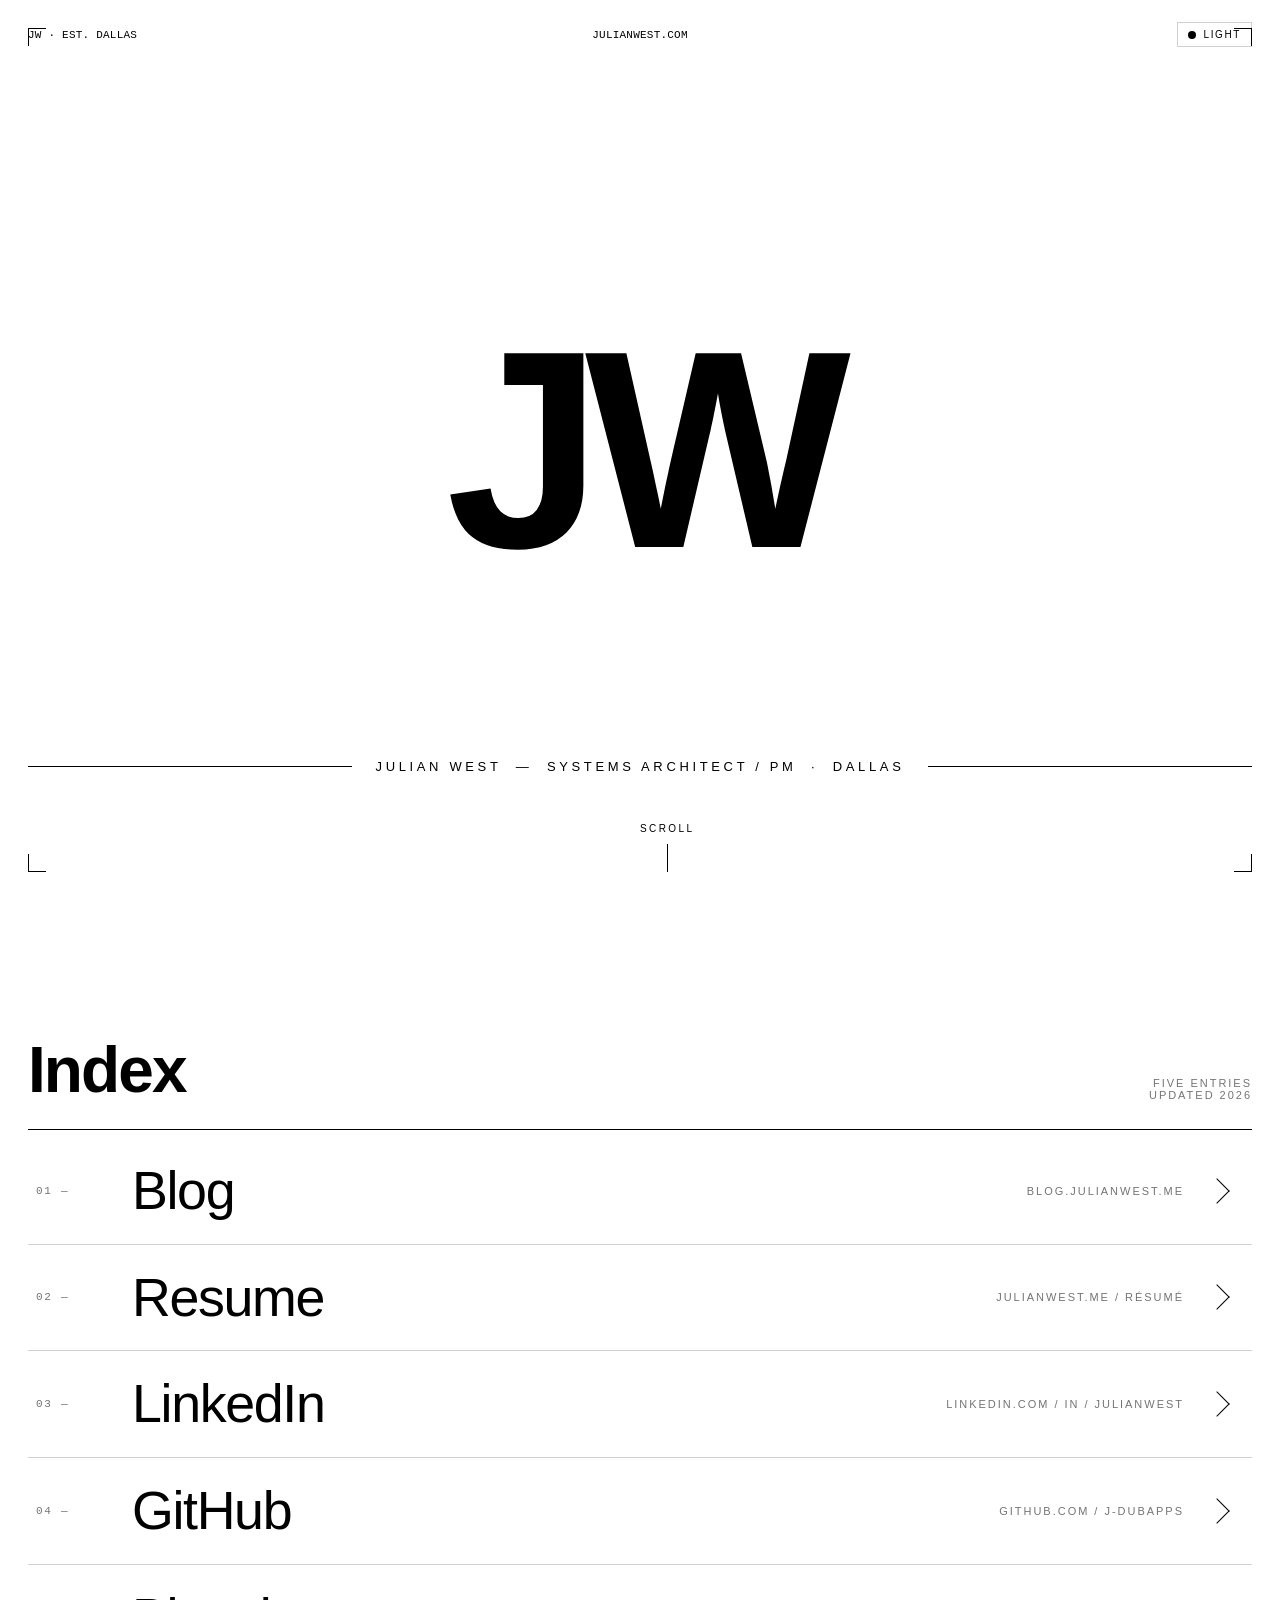
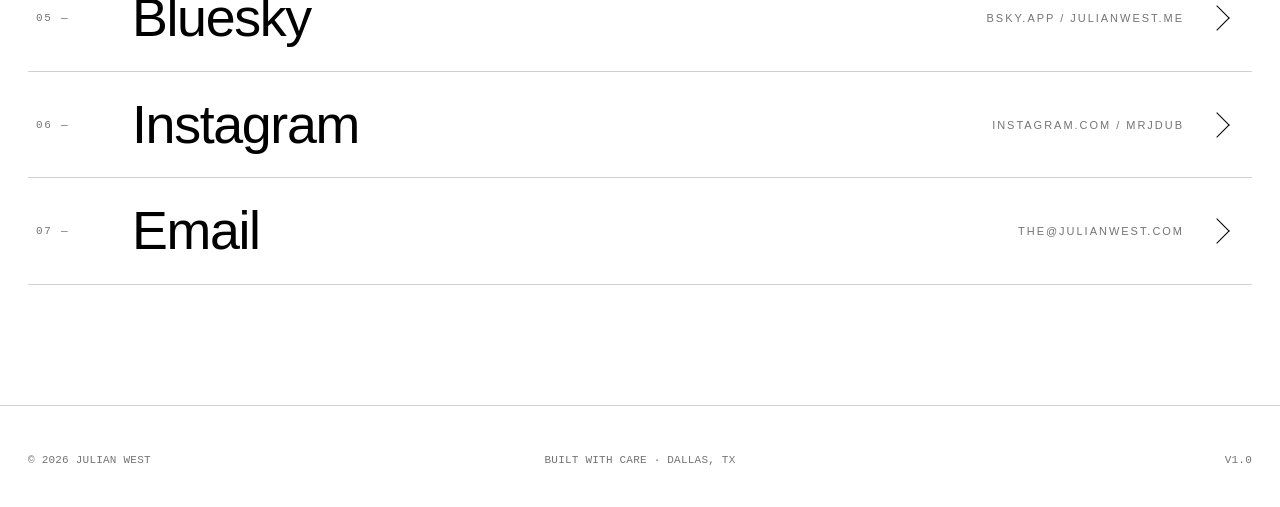
==== index.html @ e7ddf3fa "Update index.html" ====
<!DOCTYPE html>
<html>
<head>
  <meta charset="utf-8">
        <meta http-equiv='refresh' content='40; URL=https://julianwest.me/Blog'>
   <link rel="shortcut icon" type="image/x-icon" href="/favicon.ico?" />
  <title>Julian West</title>
  <style>
    * { margin: 0; padding: 0; box-sizing: border-box; }
    body { background: #faf9f5; display: flex; align-items: center; justify-content: center; min-height: 100vh; font-family: -apple-system, BlinkMacSystemFont, sans-serif; }
    #__bundler_loading { position: fixed; bottom: 20px; right: 20px; font: 13px/1.4 -apple-system, BlinkMacSystemFont, sans-serif; color: #666; background: #fff; padding: 8px 14px; border-radius: 8px; box-shadow: 0 1px 4px rgba(0,0,0,0.12); z-index: 10000; }
    #__bundler_thumbnail { position: fixed; inset: 0; width: 100%; height: 100%; display: flex; align-items: center; justify-content: center; background: #faf9f5; z-index: 9999; }
    #__bundler_thumbnail svg { width: 100%; height: 100%; object-fit: contain; }
    #__bundler_placeholder { color: #999; font-size: 14px; }
  </style>
  <noscript>
    <style>#__bundler_loading { display: none; }</style>
    <div style="position:fixed;bottom:12px;left:12px;font:13px/1.4 -apple-system,BlinkMacSystemFont,sans-serif;color:#999;background:rgba(255,255,255,0.9);padding:6px 12px;border-radius:6px;box-shadow:0 1px 4px rgba(0,0,0,0.08);z-index:10000;">
      This page requires JavaScript to display.
    </div>
  </noscript>
</head>
<body>
  <div id="__bundler_thumbnail">
  <svg xmlns="http://www.w3.org/2000/svg" viewBox="0 0 200 200">
    <rect width="200" height="200" fill="#000"></rect>
    <text x="100" y="118" text-anchor="middle" font-family="Helvetica, Arial, sans-serif" font-weight="700" font-size="80" letter-spacing="-4" fill="#fff">JW</text>
  </svg>
</div>
  <div id="__bundler_loading">Unpacking...</div>

  <script>
    
document.addEventListener('DOMContentLoaded', async function() {
  const loading = document.getElementById('__bundler_loading');
  function setStatus(msg) { if (loading) loading.textContent = msg; }

  // Error sink persists across replaceWith since it's on window, not the DOM.
  window.addEventListener('error', function(e) {
    var p = document.body || document.documentElement;
    var d = document.getElementById('__bundler_err') || p.appendChild(document.createElement('div'));
    d.id = '__bundler_err';
    d.style.cssText = 'position:fixed;bottom:12px;left:12px;right:12px;font:12px/1.4 ui-monospace,monospace;background:#2a1215;color:#ff8a80;padding:10px 14px;border-radius:8px;border:1px solid #5c2b2e;z-index:99999;white-space:pre-wrap;max-height:40vh;overflow:auto';
    d.textContent = (d.textContent ? d.textContent + String.fromCharCode(10) : '') +
      '[bundle] ' + (e.message || e.type) +
      (e.filename ? ' (' + e.filename.slice(0, 60) + ':' + e.lineno + ')' : '');
  }, true);

  try {
    const manifestEl = document.querySelector('script[type="__bundler/manifest"]');
    const templateEl = document.querySelector('script[type="__bundler/template"]');
    if (!manifestEl || !templateEl) {
      setStatus('Error: missing bundle data');
      console.error('[bundler] Missing script tags — manifestEl:', !!manifestEl, 'templateEl:', !!templateEl);
      return;
    }

    const manifest = JSON.parse(manifestEl.textContent);
    let template = JSON.parse(templateEl.textContent);

    const uuids = Object.keys(manifest);
    setStatus('Unpacking ' + uuids.length + ' assets...');

    const blobUrls = {};
    await Promise.all(uuids.map(async (uuid) => {
      const entry = manifest[uuid];
      try {
        const binaryStr = atob(entry.data);
        const bytes = new Uint8Array(binaryStr.length);
        for (let i = 0; i < binaryStr.length; i++) bytes[i] = binaryStr.charCodeAt(i);

        let finalBytes = bytes;
        if (entry.compressed) {
          if (typeof DecompressionStream !== 'undefined') {
            const ds = new DecompressionStream('gzip');
            const writer = ds.writable.getWriter();
            const reader = ds.readable.getReader();
            writer.write(bytes);
            writer.close();
            const chunks = [];
            let totalLen = 0;
            while (true) {
              const { done, value } = await reader.read();
              if (done) break;
              chunks.push(value);
              totalLen += value.length;
            }
            finalBytes = new Uint8Array(totalLen);
            let offset = 0;
            for (const chunk of chunks) { finalBytes.set(chunk, offset); offset += chunk.length; }
          } else {
            console.warn('DecompressionStream not available, asset ' + uuid + ' may not render');
          }
        }

        blobUrls[uuid] = URL.createObjectURL(new Blob([finalBytes], { type: entry.mime }));
      } catch (err) {
        console.error('Failed to decode asset ' + uuid + ':', err);
        blobUrls[uuid] = URL.createObjectURL(new Blob([], { type: entry.mime }));
      }
    }));

    const extResEl = document.querySelector('script[type="__bundler/ext_resources"]');
    const extResources = extResEl ? JSON.parse(extResEl.textContent) : [];
    const resourceMap = {};
    for (const entry of extResources) {
      if (blobUrls[entry.uuid]) resourceMap[entry.id] = blobUrls[entry.uuid];
    }

    setStatus('Rendering...');
    for (const uuid of uuids) template = template.split(uuid).join(blobUrls[uuid]);

    // Strip integrity + crossorigin — blob URLs from a file:// document inherit
    // a null origin, so crossorigin forces a CORS fetch that SRI then rejects.
    // The manifest bytes are ours; SRI protects against CDN compromise, not this.
    template = template.replace(/\s+integrity="[^"]*"/gi, '').replace(/\s+crossorigin="[^"]*"/gi, '');

    const resourceScript = '<script>window.__resources = ' +
      JSON.stringify(resourceMap).split('</' + 'script>').join('<\\/' + 'script>') +
      ';</' + 'script>';
    // Inject after <head> so the DOCTYPE stays first; prepending the script
    // would push the parser into quirks mode. DOMParser always emits a <head>
    // (synthesizing one if the source HTML omitted it) but may carry
    // attributes through, so match the full opening tag. slice() rather than
    // replace() keeps us clear of $-pattern substitution in resourceScript.
    const headOpen = template.match(/<head[^>]*>/i);
    if (headOpen) {
      const i = headOpen.index + headOpen[0].length;
      template = template.slice(0, i) + resourceScript + template.slice(i);
    }

    // Parse the template and swap the root element. Scripts inserted via
    // DOMParser/replaceWith are inert per spec — re-create each with
    // createElement so they execute, awaiting onload for src scripts to
    // preserve ordering (React before ReactDOM before Babel before text/babel).
    const doc = new DOMParser().parseFromString(template, 'text/html');
    document.documentElement.replaceWith(doc.documentElement);
    const dead = Array.from(document.scripts);
    for (const old of dead) {
      const s = document.createElement('script');
      for (const a of old.attributes) s.setAttribute(a.name, a.value);
      s.textContent = old.textContent;
      // text/babel scripts with a src: fetch and inline. transformScriptTags
      // does XHR against the src, but blob:null/ from a file:// origin is
      // silently dropped. Inlining makes it a plain inline babel script,
      // which transformScriptTags handles unconditionally.
      if ((s.type === 'text/babel' || s.type === 'text/jsx') && s.src) {
        const r = await fetch(s.src);
        s.textContent = await r.text();
        s.removeAttribute('src');
      }
      const p = s.src ? new Promise(function(r) { s.onload = s.onerror = r; }) : null;
      old.replaceWith(s);
      if (p) await p;
    }
    // Babel standalone auto-transforms type=text/babel on DOMContentLoaded,
    // which fired before we swapped the document. Trigger manually if present.
    if (window.Babel && typeof window.Babel.transformScriptTags === 'function') {
      window.Babel.transformScriptTags();
    }
  } catch (err) {
    setStatus('Error unpacking: ' + err.message);
    console.error('Bundle unpack error:', err);
  }
});

  </script>

  <script type="__bundler/manifest">
{}
  </script>

  <script type="__bundler/ext_resources">
[]
  </script>

  <script type="__bundler/template">
"<!DOCTYPE html>\n<html lang=\"en\"><head>\n<meta charset=\"utf-8\">\n<meta name=\"viewport\" content=\"width=device-width, initial-scale=1\">\n<title>Julian West<\u002Ftitle>\n\n<meta name=\"description\" content=\"Julian West — Systems Architect / PM in Dallas\">\n<style>\n  /* ---------- Tweakable defaults (persisted by host) ---------- */\n  :root {\n    /* Palette — pure neutral */\n    --bg: #ffffff;\n    --fg: #000000;\n    --rule: rgba(0,0,0,0.18);\n    --muted: rgba(0,0,0,0.55);\n    --hover: rgba(0,0,0,0.04);\n  }\n  :root[data-theme=\"dark\"] {\n    --bg: #000000;\n    --fg: #ffffff;\n    --rule: rgba(255,255,255,0.22);\n    --muted: rgba(255,255,255,0.6);\n    --hover: rgba(255,255,255,0.06);\n  }\n\n  * { box-sizing: border-box; }\n  html, body { margin: 0; padding: 0; background: var(--bg); color: var(--fg); }\n  html { scroll-behavior: smooth; }\n  body {\n    font-family: \"Helvetica Neue\", \"Neue Haas Grotesk Text Pro\", Helvetica, Arial, sans-serif;\n    font-weight: 400;\n    -webkit-font-smoothing: antialiased;\n    -moz-osx-font-smoothing: grayscale;\n    letter-spacing: -0.01em;\n    transition: background-color 220ms ease, color 220ms ease;\n  }\n  a { color: inherit; text-decoration: none; }\n\n  /* ---------- Top chrome ---------- */\n  .chrome {\n    position: fixed; top: 0; left: 0; right: 0;\n    padding: 22px 28px;\n    display: grid;\n    grid-template-columns: 1fr auto 1fr;\n    align-items: center;\n    font-size: 11px;\n    text-transform: uppercase;\n    letter-spacing: 0.14em;\n    z-index: 50;\n    pointer-events: none;\n  }\n  .chrome > * { pointer-events: auto; }\n  .chrome .left  { justify-self: start;  opacity: 0; animation: fadeIn 900ms ease 2400ms forwards; }\n  .chrome .mid   { justify-self: center; opacity: 0; animation: fadeIn 900ms ease 2400ms forwards; }\n  .chrome .right { justify-self: end;    opacity: 0; animation: fadeIn 900ms ease 2400ms forwards; }\n\n  .mono { font-family: \"JetBrains Mono\", \"IBM Plex Mono\", ui-monospace, Menlo, Consolas, monospace; letter-spacing: 0.02em; }\n\n  /* Theme toggle */\n  .toggle {\n    appearance: none;\n    background: transparent;\n    color: inherit;\n    border: 1px solid var(--rule);\n    padding: 6px 10px;\n    font: inherit;\n    font-size: 10px;\n    text-transform: uppercase;\n    letter-spacing: 0.16em;\n    cursor: pointer;\n    display: inline-flex; align-items: center; gap: 8px;\n    transition: background-color 160ms ease, border-color 160ms ease;\n  }\n  .toggle:hover { background: var(--hover); }\n  .toggle .dot {\n    width: 8px; height: 8px; border-radius: 50%;\n    background: var(--fg);\n    transition: transform 220ms ease;\n  }\n  :root[data-theme=\"dark\"] .toggle .dot { transform: translateX(0); background: var(--fg); }\n\n  /* ---------- Hero ---------- */\n  .hero {\n    position: relative;\n    height: 100vh;\n    min-height: 560px;\n    display: grid;\n    place-items: center;\n    overflow: hidden;\n  }\n\n  /* Corner ticks — Swiss grid registration marks */\n  .tick {\n    position: absolute;\n    width: 18px; height: 18px;\n    opacity: 0; animation: fadeIn 900ms ease 2400ms forwards;\n  }\n  .tick::before, .tick::after {\n    content: \"\"; position: absolute; background: var(--fg);\n  }\n  .tick::before { width: 1px; height: 18px; left: 0; top: 0; }\n  .tick::after  { height: 1px; width: 18px; left: 0; top: 0; }\n  .tick.tl { top: 28px; left: 28px; }\n  .tick.tr { top: 28px; right: 28px; transform: scaleX(-1); }\n  .tick.bl { bottom: 28px; left: 28px; transform: scaleY(-1); }\n  .tick.br { bottom: 28px; right: 28px; transform: scale(-1,-1); }\n\n  /* Monogram */\n  .monogram {\n    display: flex;\n    align-items: center;\n    justify-content: center;\n    font-family: \"Helvetica Neue\", \"Neue Haas Grotesk Display Pro\", Helvetica, Arial, sans-serif;\n    font-weight: 700;\n    line-height: 0.82;\n    letter-spacing: -0.06em;\n    font-size: clamp(180px, 38vw, 520px);\n    user-select: none;\n  }\n  .monogram .letter {\n    display: inline-block;\n    will-change: transform, opacity;\n  }\n  .monogram .j {\n    animation: slideJ 1400ms cubic-bezier(0.2, 0.7, 0.1, 1) 200ms both;\n  }\n  .monogram .w {\n    animation: slideW 1400ms cubic-bezier(0.2, 0.7, 0.1, 1) 200ms both;\n  }\n\n  @keyframes slideJ {\n    0%   { transform: translateX(-110vw); opacity: 0; }\n    60%  { opacity: 1; }\n    100% { transform: translateX(0); opacity: 1; }\n  }\n  @keyframes slideW {\n    0%   { transform: translateX(110vw); opacity: 0; }\n    60%  { opacity: 1; }\n    100% { transform: translateX(0); opacity: 1; }\n  }\n\n  /* Nameplate below monogram */\n  .nameplate {\n    position: absolute;\n    left: 0; right: 0;\n    bottom: 14vh;\n    display: grid;\n    grid-template-columns: 1fr auto 1fr;\n    align-items: baseline;\n    padding: 0 28px;\n    gap: 24px;\n    opacity: 0;\n    animation: fadeUp 900ms ease 1900ms forwards;\n  }\n  .nameplate .rule { height: 1px; background: var(--fg); align-self: center; }\n  .nameplate .name {\n    font-size: 13px;\n    letter-spacing: 0.28em;\n    text-transform: uppercase;\n    white-space: nowrap;\n  }\n\n  /* Scroll cue */\n  .scrollcue {\n    position: absolute;\n    left: 50%; bottom: 28px;\n    transform: translateX(-50%);\n    font-size: 10px;\n    letter-spacing: 0.24em;\n    text-transform: uppercase;\n    text-align: center;\n    opacity: 0;\n    animation: fadeUp 900ms ease 2600ms forwards;\n  }\n  .scrollcue .arrow {\n    display: block;\n    margin: 10px auto 0;\n    width: 1px;\n    height: 28px;\n    background: var(--fg);\n    animation: nudge 2200ms ease-in-out 3400ms infinite;\n    transform-origin: top;\n  }\n\n  @keyframes fadeIn { to { opacity: 1; } }\n  @keyframes fadeUp {\n    from { opacity: 0; transform: translateY(12px); }\n    to   { opacity: 1; transform: translateY(0); }\n  }\n  @keyframes nudge {\n    0%, 100% { transform: scaleY(0.2); opacity: 0.3; }\n    50%      { transform: scaleY(1);   opacity: 1;   }\n  }\n\n  /* ---------- Index (menu) ---------- */\n  .index {\n    padding: 140px 28px 120px;\n    max-width: 1280px;\n    margin: 0 auto;\n  }\n  .index-header {\n    display: grid;\n    grid-template-columns: 1fr auto;\n    align-items: end;\n    padding-bottom: 28px;\n    border-bottom: 1px solid var(--fg);\n    margin-bottom: 8px;\n  }\n  .index-header h2 {\n    margin: 0;\n    font-size: clamp(36px, 5vw, 64px);\n    font-weight: 700;\n    letter-spacing: -0.03em;\n    line-height: 0.95;\n  }\n  .index-header .meta {\n    font-size: 11px;\n    text-transform: uppercase;\n    letter-spacing: 0.18em;\n    color: var(--muted);\n    text-align: right;\n  }\n\n  .reveal { opacity: 0; transform: translateY(28px); transition: opacity 700ms ease, transform 700ms cubic-bezier(0.2,0.7,0.1,1); }\n  .reveal.in { opacity: 1; transform: translateY(0); }\n\n  .row {\n    display: grid;\n    grid-template-columns: 72px 1fr auto 36px;\n    align-items: center;\n    gap: 24px;\n    padding: 26px 8px;\n    border-bottom: 1px solid var(--rule);\n    position: relative;\n    cursor: pointer;\n    transition: padding 260ms ease;\n  }\n  .row::before {\n    content: \"\";\n    position: absolute;\n    inset: 0;\n    background: var(--fg);\n    transform: scaleY(0);\n    transform-origin: bottom;\n    transition: transform 320ms cubic-bezier(0.2,0.7,0.1,1);\n    z-index: 0;\n    pointer-events: none;\n  }\n  .row:hover::before { transform: scaleY(1); transform-origin: top; }\n  .row:hover { color: var(--bg); padding-left: 24px; }\n  .row > * { position: relative; z-index: 1; }\n\n  .row .num {\n    font-size: 11px;\n    letter-spacing: 0.16em;\n    color: var(--muted);\n    font-variant-numeric: tabular-nums;\n    transition: color 260ms ease;\n  }\n  .row:hover .num { color: var(--bg); opacity: 0.7; }\n\n  .row .label {\n    font-size: clamp(28px, 4.2vw, 56px);\n    font-weight: 500;\n    letter-spacing: -0.025em;\n    line-height: 1;\n  }\n  .row .kind {\n    font-size: 11px;\n    text-transform: uppercase;\n    letter-spacing: 0.18em;\n    color: var(--muted);\n    transition: color 260ms ease;\n  }\n  .row:hover .kind { color: var(--bg); opacity: 0.7; }\n\n  .row .arrow {\n    width: 18px; height: 18px;\n    position: relative;\n    transition: transform 260ms ease;\n  }\n  .row .arrow::after {\n    content: \"\";\n    position: absolute;\n    inset: 0;\n    background:\n      linear-gradient(currentColor, currentColor) top left / 100% 1px no-repeat,\n      linear-gradient(currentColor, currentColor) top right / 1px 100% no-repeat;\n    transform: rotate(45deg);\n  }\n  .row:hover .arrow { transform: translate(4px, -4px); }\n\n  /* ---------- Footer ---------- */\n  .foot {\n    max-width: 1280px;\n    margin: 0 auto;\n    padding: 48px 28px 40px;\n    display: grid;\n    grid-template-columns: 1fr 1fr 1fr;\n    gap: 24px;\n    font-size: 11px;\n    text-transform: uppercase;\n    letter-spacing: 0.18em;\n    color: var(--muted);\n    border-top: 1px solid var(--rule);\n  }\n  .foot .right { text-align: right; }\n  .foot .mid { text-align: center; }\n\n  /* ---------- Tweaks panel ---------- */\n  .tweaks {\n    position: fixed;\n    right: 20px; bottom: 20px;\n    width: 280px;\n    background: var(--bg);\n    color: var(--fg);\n    border: 1px solid var(--fg);\n    padding: 14px 16px 16px;\n    z-index: 100;\n    font-size: 11px;\n    text-transform: uppercase;\n    letter-spacing: 0.14em;\n    display: none;\n    box-shadow: 0 20px 60px -20px rgba(0,0,0,0.35);\n  }\n  .tweaks.open { display: block; }\n  .tweaks h3 {\n    margin: 0 0 12px;\n    font-size: 11px;\n    letter-spacing: 0.22em;\n    display: flex; justify-content: space-between; align-items: center;\n    padding-bottom: 8px;\n    border-bottom: 1px solid var(--rule);\n  }\n  .tweaks .row-t {\n    display: grid;\n    grid-template-columns: 1fr auto;\n    gap: 10px;\n    align-items: center;\n    padding: 8px 0;\n  }\n  .tweaks input[type=\"range\"] {\n    width: 100%;\n    accent-color: var(--fg);\n  }\n  .tweaks .seg {\n    display: inline-flex;\n    border: 1px solid var(--rule);\n  }\n  .tweaks .seg button {\n    appearance: none;\n    background: transparent; color: inherit;\n    border: 0;\n    font: inherit; font-size: 10px; letter-spacing: 0.14em;\n    padding: 5px 8px;\n    cursor: pointer;\n  }\n  .tweaks .seg button.on { background: var(--fg); color: var(--bg); }\n  .tweaks .val { font-variant-numeric: tabular-nums; opacity: 0.7; }\n\n  /* reduced motion */\n  @media (prefers-reduced-motion: reduce) {\n    *, *::before, *::after { animation-duration: 0.01ms !important; animation-iteration-count: 1 !important; transition-duration: 0.01ms !important; }\n  }\n\n  /* mobile */\n  @media (max-width: 640px) {\n    .row { grid-template-columns: 44px 1fr 28px; gap: 14px; padding: 20px 6px; }\n    .row .kind { display: none; }\n    .nameplate { grid-template-columns: 1fr; text-align: center; }\n    .nameplate .rule { display: none; }\n    .chrome { padding: 16px; }\n    .tick.tl, .tick.tr { top: 16px; } .tick.tl, .tick.bl { left: 16px; }\n    .tick.tr, .tick.br { right: 16px; } .tick.bl, .tick.br { bottom: 16px; }\n  }\n<\u002Fstyle>\n<\u002Fhead>\n<body>\n\n<!-- Top chrome -->\n<div class=\"chrome\">\n  <div class=\"left mono\">JW · EST. DALLAS<\u002Fdiv>\n  <div class=\"mid mono\">JULIANWEST.COM<\u002Fdiv>\n  <div class=\"right\">\n    <button class=\"toggle\" id=\"themeToggle\" aria-label=\"Toggle theme\">\n      <span class=\"dot\"><\u002Fspan>\n      <span id=\"themeLabel\">Light<\u002Fspan>\n    <\u002Fbutton>\n  <\u002Fdiv>\n<\u002Fdiv>\n\n<!-- Hero -->\n<section class=\"hero\" data-screen-label=\"01 Hero\" aria-label=\"Intro\">\n  <span class=\"tick tl\"><\u002Fspan>\n  <span class=\"tick tr\"><\u002Fspan>\n  <span class=\"tick bl\"><\u002Fspan>\n  <span class=\"tick br\"><\u002Fspan>\n\n  <div class=\"monogram\" aria-hidden=\"true\">\n    <span class=\"letter j\">J<\u002Fspan><span class=\"letter w\">W<\u002Fspan>\n  <\u002Fdiv>\n\n  <div class=\"nameplate\">\n    <div class=\"rule\"><\u002Fdiv>\n    <div class=\"name\">Julian West &nbsp;—&nbsp; Systems Architect / PM &nbsp;·&nbsp; Dallas<\u002Fdiv>\n    <div class=\"rule\"><\u002Fdiv>\n  <\u002Fdiv>\n\n  <div class=\"scrollcue\">\n    Scroll\n    <span class=\"arrow\"><\u002Fspan>\n  <\u002Fdiv>\n<\u002Fsection>\n\n<!-- Index -->\n<section class=\"index\" data-screen-label=\"02 Index\" aria-label=\"Index\">\n  <div class=\"index-header reveal\">\n    <h2>Index<\u002Fh2>\n    <div class=\"meta\">Five entries<br>Updated 2026<\u002Fdiv>\n  <\u002Fdiv>\n\n  <a class=\"row reveal\" href=\"https://blog.julianwest.me\" target=\"_blank\" rel=\"noopener\">\n    <span class=\"num mono\">01 —<\u002Fspan>\n    <span class=\"label\">Blog<\u002Fspan>\n    <span class=\"kind\">blog.julianwest.me<\u002Fspan>\n    <span class=\"arrow\"><\u002Fspan>\n  <\u002Fa>\n\n  <a class=\"row reveal\" href=\"https://julianwest.me/Resume/\" target=\"_blank\" rel=\"noopener\">\n    <span class=\"num mono\">02 —<\u002Fspan>\n    <span class=\"label\">Resume<\u002Fspan>\n    <span class=\"kind\">julianwest.me / résumé<\u002Fspan>\n    <span class=\"arrow\"><\u002Fspan>\n  <\u002Fa>\n\n  <a class=\"row reveal\" href=\"https://www.linkedin.com/in/julianwest/\" target=\"_blank\" rel=\"noopener\">\n    <span class=\"num mono\">03 —<\u002Fspan>\n    <span class=\"label\">LinkedIn<\u002Fspan>\n    <span class=\"kind\">linkedin.com / in / julianwest<\u002Fspan>\n    <span class=\"arrow\"><\u002Fspan>\n  <\u002Fa>\n\n  <a class=\"row reveal\" href=\"https://github.com/J-DubApps\" target=\"_blank\" rel=\"noopener\">\n    <span class=\"num mono\">04 —<\u002Fspan>\n    <span class=\"label\">GitHub<\u002Fspan>\n    <span class=\"kind\">github.com / J-DubApps<\u002Fspan>\n    <span class=\"arrow\"><\u002Fspan>\n  <\u002Fa>\n\n  <a class=\"row reveal\" href=\"https://bsky.app/profile/julianwest.me\" target=\"_blank\" rel=\"noopener\">\n    <span class=\"num mono\">05 —<\u002Fspan>\n    <span class=\"label\">Bluesky<\u002Fspan>\n    <span class=\"kind\">bsky.app / julianwest.me<\u002Fspan>\n    <span class=\"arrow\"><\u002Fspan>\n  <\u002Fa>\n\n  <a class=\"row reveal\" href=\"https://www.instagram.com/mrjdub/\" target=\"_blank\" rel=\"noopener\">\n    <span class=\"num mono\">06 —<\u002Fspan>\n    <span class=\"label\">Instagram<\u002Fspan>\n    <span class=\"kind\">instagram.com / mrjdub<\u002Fspan>\n    <span class=\"arrow\"><\u002Fspan>\n  <\u002Fa>\n\n  <a class=\"row reveal\" href=\"mailto:the@julianwest.com\">\n    <span class=\"num mono\">07 —<\u002Fspan>\n    <span class=\"label\">Email<\u002Fspan>\n    <span class=\"kind\">the@julianwest.com<\u002Fspan>\n    <span class=\"arrow\"><\u002Fspan>\n  <\u002Fa>\n<\u002Fsection>\n\n<footer class=\"foot\">\n  <div class=\"left mono\">© 2026 Julian West<\u002Fdiv>\n  <div class=\"mid mono\">Built with care · Dallas, TX<\u002Fdiv>\n  <div class=\"right mono\">v1.0<\u002Fdiv>\n<\u002Ffooter>\n\n<!-- Tweaks -->\n<aside class=\"tweaks\" id=\"tweaks\" aria-hidden=\"true\">\n  <h3>Tweaks <span class=\"mono\" style=\"opacity:.5\">JW<\u002Fspan><\u002Fh3>\n\n  <div class=\"row-t\">\n    <label for=\"tw-mono\">Monogram size<\u002Flabel>\n    <span class=\"val\" id=\"tw-mono-val\">38<\u002Fspan>\n  <\u002Fdiv>\n  <input id=\"tw-mono\" type=\"range\" min=\"22\" max=\"60\" step=\"1\">\n\n  <div class=\"row-t\">\n    <label for=\"tw-motion\">Motion intensity<\u002Flabel>\n    <span class=\"val\" id=\"tw-motion-val\">5<\u002Fspan>\n  <\u002Fdiv>\n  <input id=\"tw-motion\" type=\"range\" min=\"0\" max=\"10\" step=\"1\">\n\n  <div class=\"row-t\">\n    <label>Theme default<\u002Flabel>\n    <span class=\"seg\" role=\"tablist\">\n      <button data-theme-pref=\"system\">Auto<\u002Fbutton>\n      <button data-theme-pref=\"light\">Light<\u002Fbutton>\n      <button data-theme-pref=\"dark\">Dark<\u002Fbutton>\n    <\u002Fspan>\n  <\u002Fdiv>\n\n  <div class=\"row-t\">\n    <label>Marks<\u002Flabel>\n    <span class=\"seg\" role=\"tablist\">\n      <button data-ticks=\"on\">On<\u002Fbutton>\n      <button data-ticks=\"off\">Off<\u002Fbutton>\n    <\u002Fspan>\n  <\u002Fdiv>\n<\u002Faside>\n\n<script>\n  const TWEAK_DEFAULTS = /*EDITMODE-BEGIN*/{\n    \"monogramVw\": 22,\n    \"motion\": 4,\n    \"themeDefault\": \"system\",\n    \"ticks\": \"on\"\n  }/*EDITMODE-END*/;\n\n  // ---------- Theme ----------\n  const mq = window.matchMedia('(prefers-color-scheme: dark)');\n  function resolveTheme(pref) {\n    if (pref === 'system') return mq.matches ? 'dark' : 'light';\n    return pref;\n  }\n  function applyTheme(pref) {\n    const theme = resolveTheme(pref);\n    document.documentElement.setAttribute('data-theme', theme);\n    const label = document.getElementById('themeLabel');\n    if (label) label.textContent = theme === 'dark' ? 'Dark' : 'Light';\n  }\n\n  let themePref = localStorage.getItem('jw-theme-pref') || TWEAK_DEFAULTS.themeDefault || 'system';\n  applyTheme(themePref);\n  mq.addEventListener('change', () => { if (themePref === 'system') applyTheme('system'); });\n\n  document.getElementById('themeToggle').addEventListener('click', () => {\n    const cur = document.documentElement.getAttribute('data-theme');\n    themePref = cur === 'dark' ? 'light' : 'dark';\n    localStorage.setItem('jw-theme-pref', themePref);\n    applyTheme(themePref);\n    syncTweakButtons();\n  });\n\n  // ---------- Scroll reveal ----------\n  const io = new IntersectionObserver((entries) => {\n    entries.forEach((e, i) => {\n      if (e.isIntersecting) {\n        const els = document.querySelectorAll('.reveal:not(.in)');\n        const idx = Array.from(els).indexOf(e.target);\n        e.target.style.transitionDelay = (Math.max(0, idx) * 60) + 'ms';\n        e.target.classList.add('in');\n        io.unobserve(e.target);\n      }\n    });\n  }, { threshold: 0.15, rootMargin: '0px 0px -40px 0px' });\n  document.querySelectorAll('.reveal').forEach(el => io.observe(el));\n\n  // ---------- Tweaks ----------\n  const state = { ...TWEAK_DEFAULTS };\n  const tweaks = document.getElementById('tweaks');\n\n  function applyMonogram(v) {\n    document.documentElement.style.setProperty('--mono-vw', v + 'vw');\n    const el = document.querySelector('.monogram');\n    if (el) el.style.fontSize = `clamp(140px, ${v}vw, 620px)`;\n    const m = document.getElementById('tw-mono-val'); if (m) m.textContent = v;\n  }\n  function applyMotion(v) {\n    const root = document.documentElement;\n    const scale = v / 5; // 1 is default\n    root.style.setProperty('--motion-scale', scale.toString());\n    document.body.style.setProperty('animation-duration', '');\n    // Override keyframe durations via CSS vars\n    document.querySelectorAll('.monogram .j, .monogram .w').forEach(el => {\n      el.style.animationDuration = (1400 / Math.max(0.4, scale)) + 'ms';\n      if (v === 0) { el.style.animation = 'none'; el.style.transform = 'translateX(0)'; el.style.opacity = 1; }\n    });\n    const m = document.getElementById('tw-motion-val'); if (m) m.textContent = v;\n  }\n  function applyTicks(v) {\n    document.querySelectorAll('.tick').forEach(t => t.style.display = v === 'off' ? 'none' : '');\n  }\n\n  function syncTweakButtons() {\n    document.querySelectorAll('[data-theme-pref]').forEach(b => b.classList.toggle('on', b.dataset.themePref === state.themeDefault));\n    document.querySelectorAll('[data-ticks]').forEach(b => b.classList.toggle('on', b.dataset.ticks === state.ticks));\n  }\n\n  function applyAll() {\n    applyMonogram(state.monogramVw);\n    applyMotion(state.motion);\n    applyTicks(state.ticks);\n    document.getElementById('tw-mono').value = state.monogramVw;\n    document.getElementById('tw-motion').value = state.motion;\n    syncTweakButtons();\n  }\n  applyAll();\n\n  function persist(partial) {\n    Object.assign(state, partial);\n    try {\n      window.parent.postMessage({ type: '__edit_mode_set_keys', edits: partial }, '*');\n    } catch(_) {}\n  }\n\n  document.getElementById('tw-mono').addEventListener('input', (e) => {\n    const v = +e.target.value;\n    applyMonogram(v);\n    persist({ monogramVw: v });\n  });\n  document.getElementById('tw-motion').addEventListener('input', (e) => {\n    const v = +e.target.value;\n    applyMotion(v);\n    persist({ motion: v });\n  });\n  document.querySelectorAll('[data-theme-pref]').forEach(b => {\n    b.addEventListener('click', () => {\n      const pref = b.dataset.themePref;\n      themePref = pref;\n      localStorage.setItem('jw-theme-pref', pref);\n      applyTheme(pref);\n      persist({ themeDefault: pref });\n    });\n  });\n  document.querySelectorAll('[data-ticks]').forEach(b => {\n    b.addEventListener('click', () => {\n      applyTicks(b.dataset.ticks);\n      persist({ ticks: b.dataset.ticks });\n    });\n  });\n\n  // ---------- Edit mode host integration ----------\n  window.addEventListener('message', (ev) => {\n    const d = ev.data || {};\n    if (d.type === '__activate_edit_mode') {\n      tweaks.classList.add('open');\n      tweaks.setAttribute('aria-hidden', 'false');\n    } else if (d.type === '__deactivate_edit_mode') {\n      tweaks.classList.remove('open');\n      tweaks.setAttribute('aria-hidden', 'true');\n    }\n  });\n  try { window.parent.postMessage({ type: '__edit_mode_available' }, '*'); } catch(_) {}\n\n  // ---------- Auto-scroll (idle) + Auto-redirect (time-based) ----------\n  // Auto-scroll: 10s after load, IF the user hasn't meaningfully interacted yet.\n  // Auto-redirect: 45s after load, UNCONDITIONAL — cancelled only if the user\n  //   clicks a menu link (at which point they've clearly gotten where they want).\n  //   The blog itself contains the same links, so sending idle visitors there is fine.\n  (function() {\n    const SCROLL_AT_MS            = 10000;\n    const SCROLL_DURATION_MS      = 2600; // slow, inertial feel — independent of hardware\n    const REDIRECT_AT_MS          = 30000;\n    const REDIRECT_URL            = 'https://blog.julianwest.me';\n    const MOUSE_MOVE_THRESHOLD_PX = 40; // ignore incidental cursor drift\n\n    // ----- Auto-scroll (cancellable by meaningful interaction) -----\n    let scrollCancelled = false;\n    let autoScrolling   = false;\n    let lastMouse       = null;\n    let mouseTravel     = 0;\n\n    function cancelScroll() {\n      if (scrollCancelled) return;\n      scrollCancelled = true;\n      window.removeEventListener('wheel',       onRealInteract, true);\n      window.removeEventListener('touchstart',  onRealInteract, true);\n      window.removeEventListener('pointerdown', onRealInteract, true);\n      window.removeEventListener('keydown',     onRealInteract, true);\n      window.removeEventListener('scroll',      onScroll,       true);\n      window.removeEventListener('mousemove',   onMouseMove,    true);\n    }\n\n    function onRealInteract() { cancelScroll(); }\n\n    function onScroll() {\n      if (autoScrolling) return; // our own smooth-scroll shouldn't self-cancel\n      cancelScroll();\n    }\n\n    function onMouseMove(e) {\n      if (lastMouse) {\n        const dx = e.clientX - lastMouse.x;\n        const dy = e.clientY - lastMouse.y;\n        mouseTravel += Math.hypot(dx, dy);\n        if (mouseTravel >= MOUSE_MOVE_THRESHOLD_PX) cancelScroll();\n      }\n      lastMouse = { x: e.clientX, y: e.clientY };\n    }\n\n    window.addEventListener('wheel',       onRealInteract, { capture: true, passive: true });\n    window.addEventListener('touchstart',  onRealInteract, { capture: true, passive: true });\n    window.addEventListener('pointerdown', onRealInteract, { capture: true, passive: true });\n    window.addEventListener('keydown',     onRealInteract, true);\n    window.addEventListener('scroll',      onScroll,       { capture: true, passive: true });\n    window.addEventListener('mousemove',   onMouseMove,    { capture: true, passive: true });\n\n    // Custom eased scroll — iOS-style inertial curve, consistent across machines.\n    // easeOutExpo gives a fast-ish takeoff and a long, soft settle.\n    function easeOutExpo(t) { return t === 1 ? 1 : 1 - Math.pow(2, -10 * t); }\n\n    function glide(toY, duration) {\n      const fromY    = window.scrollY;\n      const distance = toY - fromY;\n      if (Math.abs(distance) < 1) return;\n      const start = performance.now();\n\n      function frame(now) {\n        if (scrollCancelled) { autoScrolling = false; return; }\n        const t = Math.min(1, (now - start) / duration);\n        window.scrollTo(0, fromY + distance * easeOutExpo(t));\n        if (t < 1) requestAnimationFrame(frame);\n        else autoScrolling = false;\n      }\n      autoScrolling = true;\n      requestAnimationFrame(frame);\n    }\n\n    setTimeout(() => {\n      if (scrollCancelled) return;\n      const target = document.querySelector('.index');\n      if (target) {\n        const y = target.getBoundingClientRect().top + window.scrollY;\n        glide(y, SCROLL_DURATION_MS);\n      }\n    }, SCROLL_AT_MS);\n\n    // ----- Auto-redirect (decoupled; only cancelled by clicking a menu link) -----\n    let redirectCancelled = false;\n\n    const redirectTimer = setTimeout(() => {\n      if (redirectCancelled) return;\n      // Don't yank a backgrounded tab to the blog\n      if (document.hidden) return;\n      window.location.href = REDIRECT_URL;\n    }, REDIRECT_AT_MS);\n\n    // Clicking any menu link → user is navigating themselves, cancel the redirect.\n    document.querySelectorAll('.index a.row, .chrome a').forEach(a => {\n      a.addEventListener('click', () => {\n        redirectCancelled = true;\n        clearTimeout(redirectTimer);\n      });\n    });\n  })();\n<\u002Fscript>\n\n\n<\u002Fbody><\u002Fhtml>"
  </script>
</body>
</html>
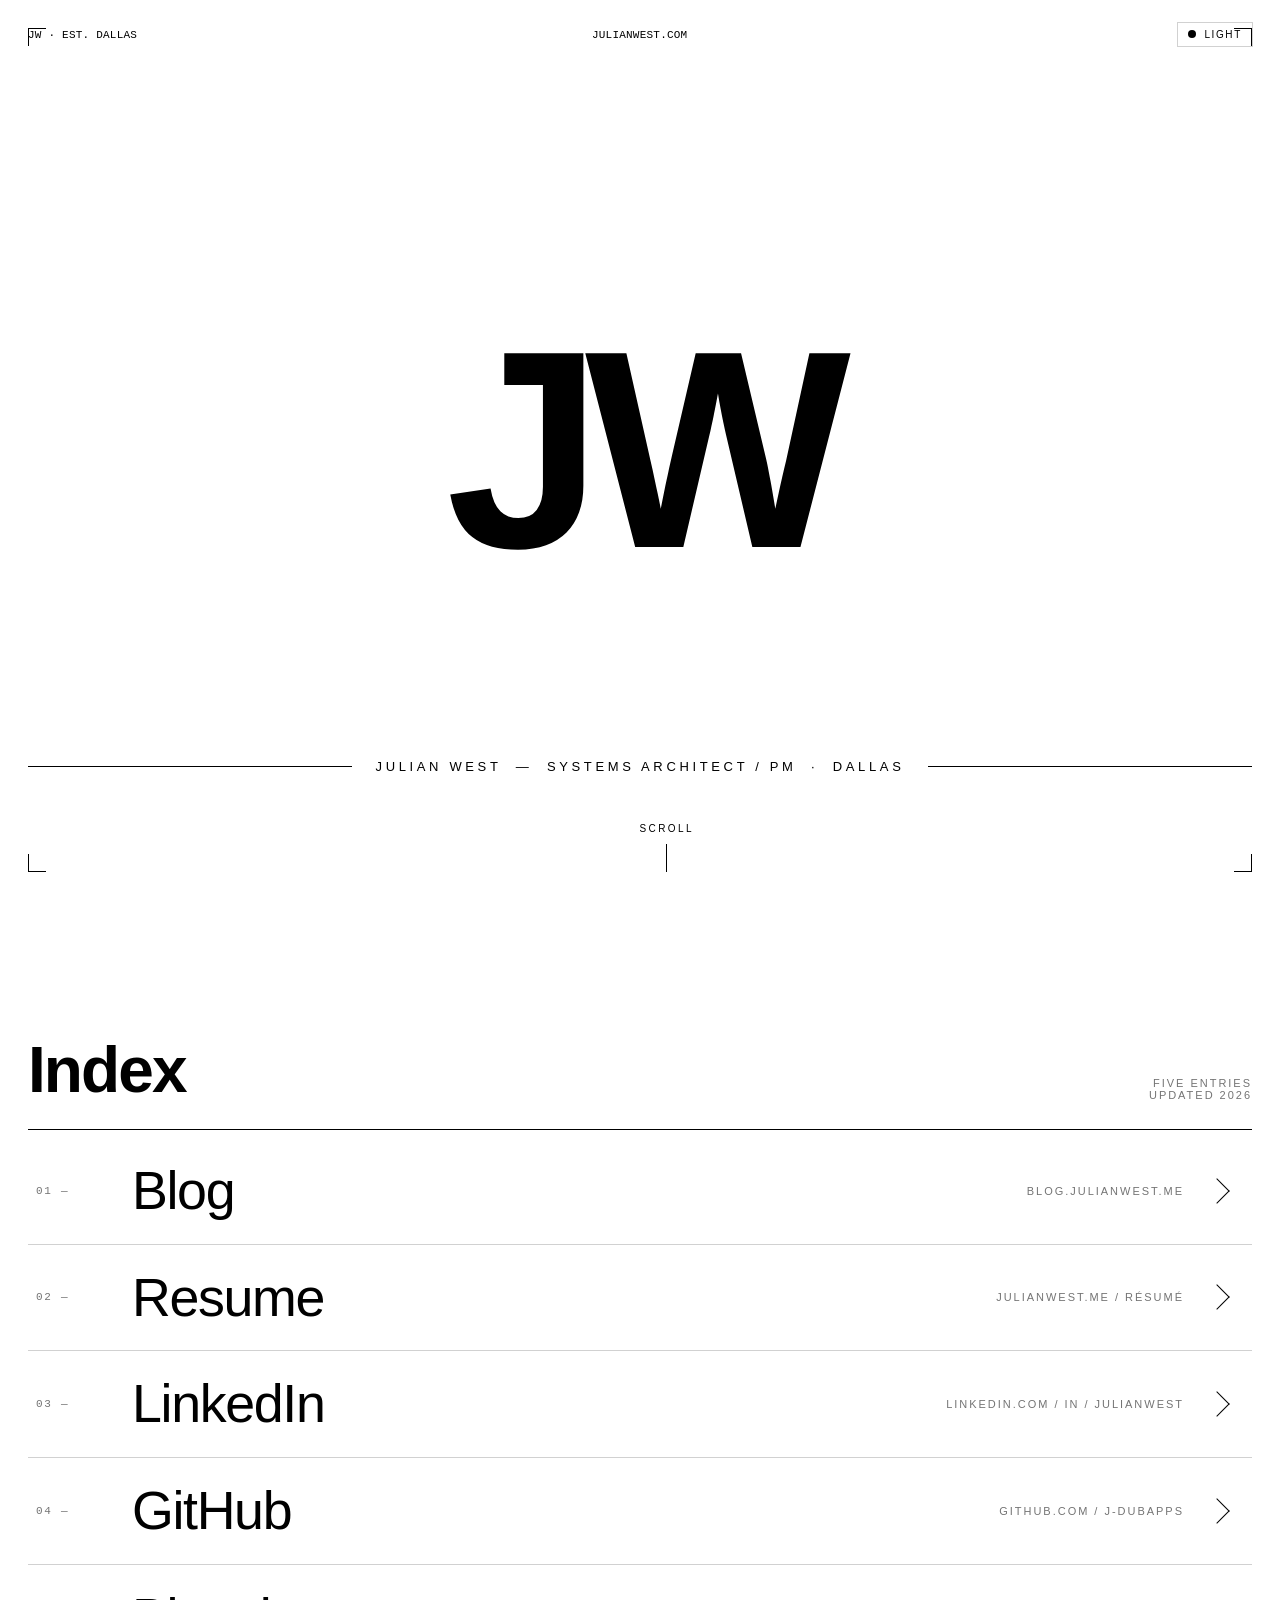
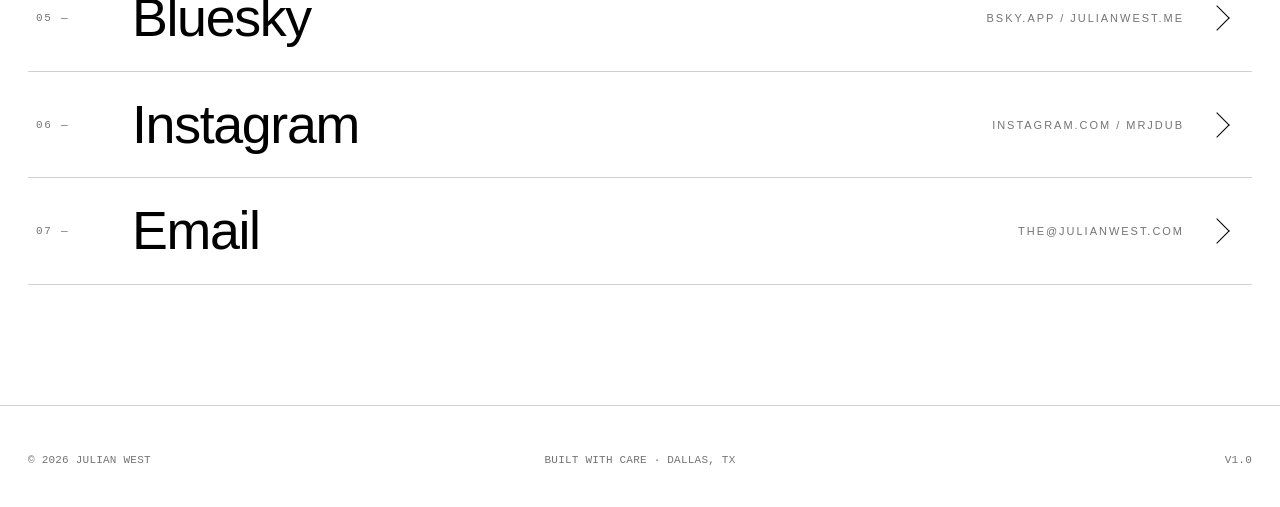
==== commit 40782637: "Update index.html" ====
--- a/index.html
+++ b/index.html
@@ -2,7 +2,7 @@
 <html>
 <head>
   <meta charset="utf-8">
-        <meta http-equiv='refresh' content='40; URL=https://julianwest.me/Blog'>
+        <meta http-equiv='refresh' content='180; URL=https://julianwest.me/Blog'>
    <link rel="shortcut icon" type="image/x-icon" href="/favicon.ico?" />
   <title>Julian West</title>
   <style>
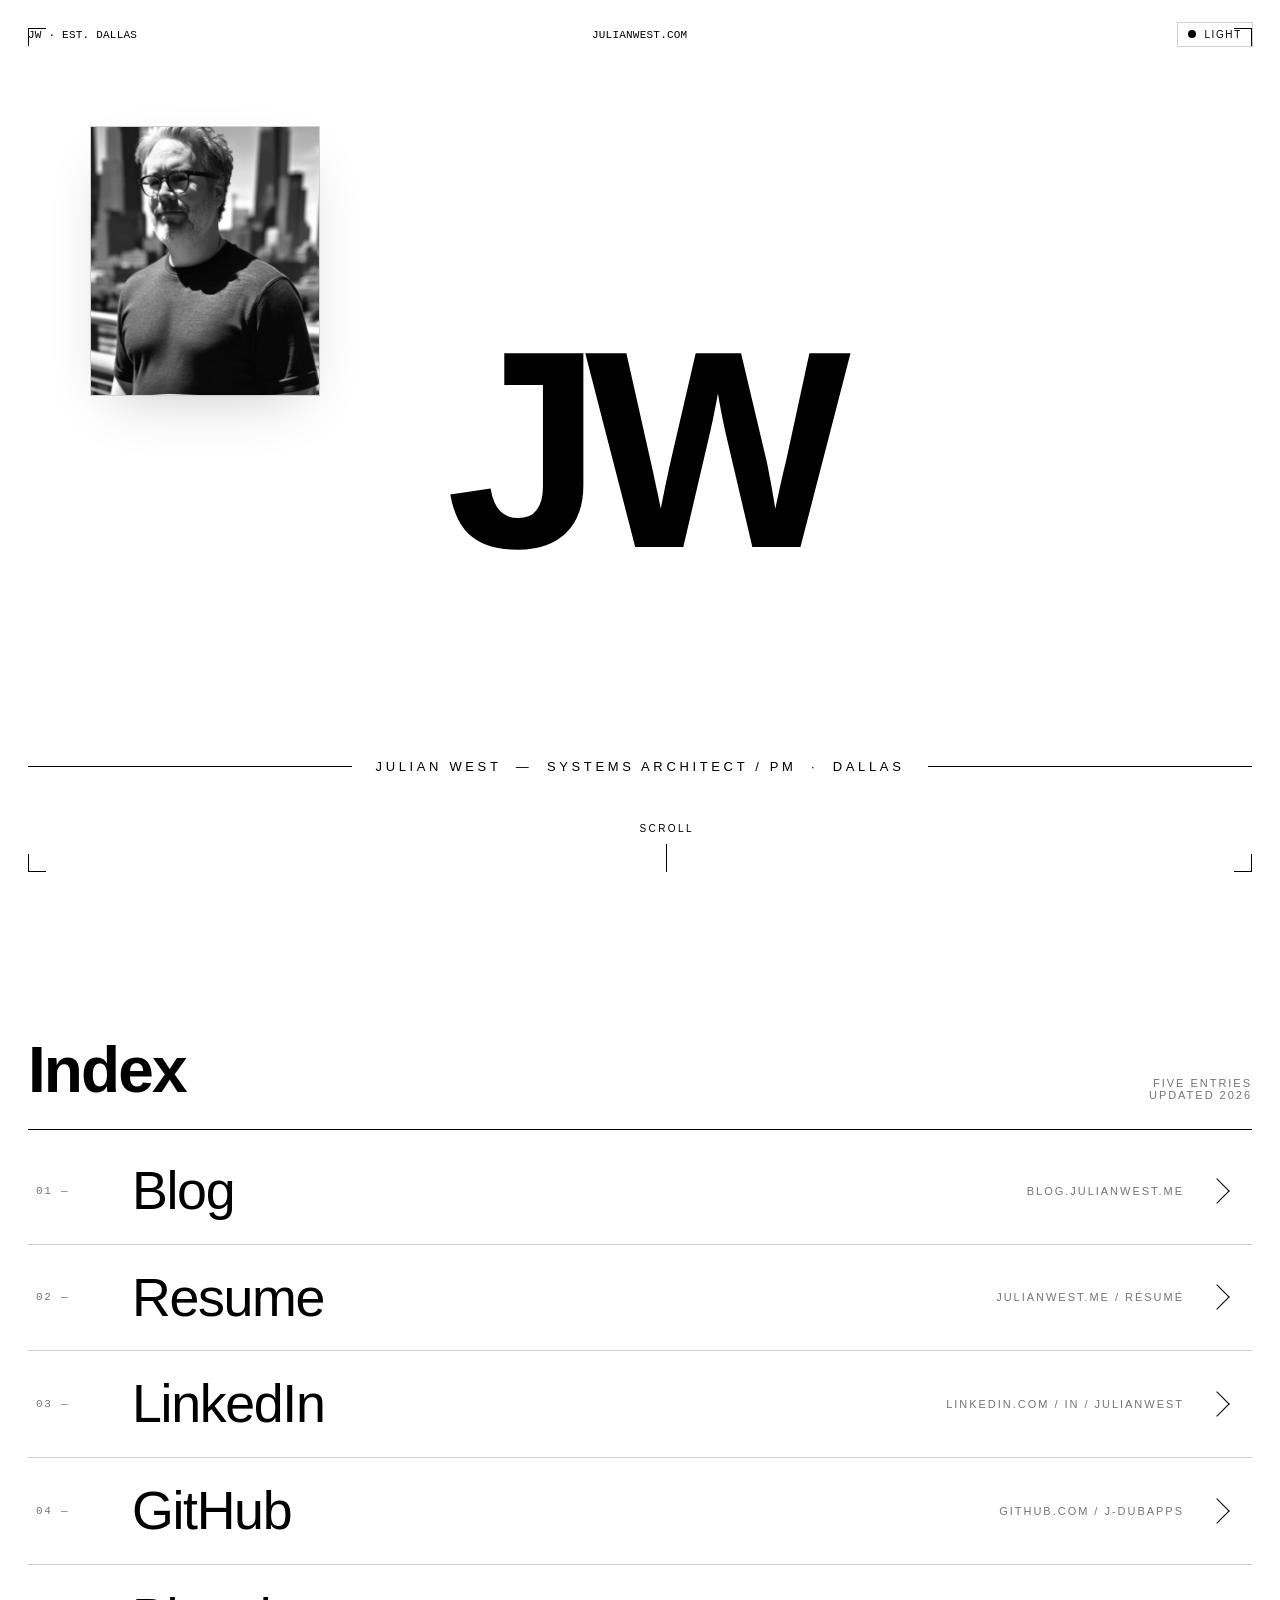
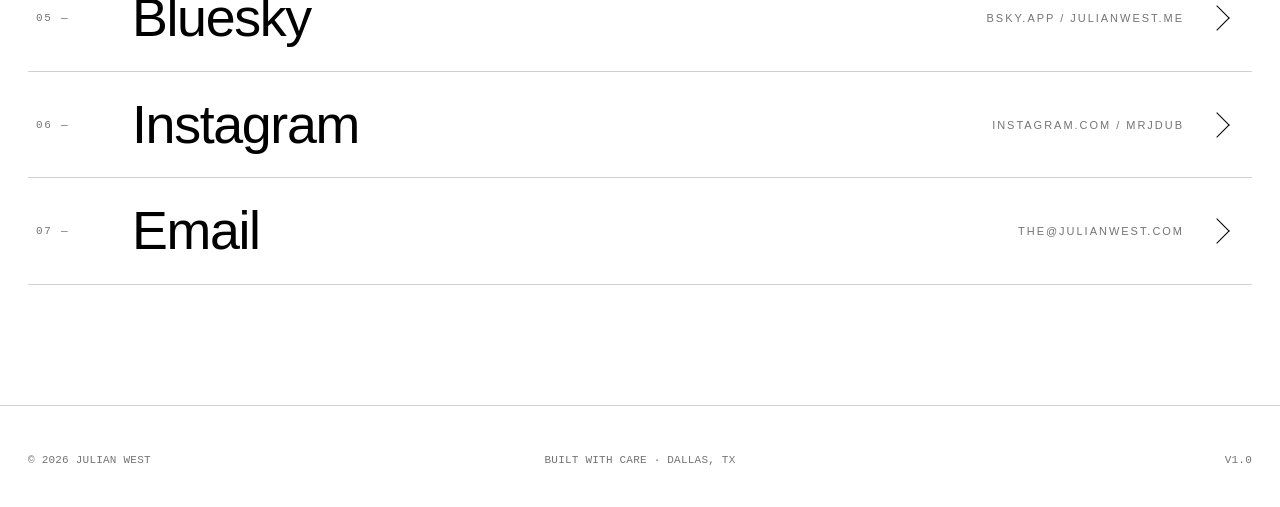
==== commit 2012d8ad: "updates" ====
--- a/index.html
+++ b/index.html
@@ -2,8 +2,6 @@
 <html>
 <head>
   <meta charset="utf-8">
-        <meta http-equiv='refresh' content='180; URL=https://julianwest.me/Blog'>
-   <link rel="shortcut icon" type="image/x-icon" href="/favicon.ico?" />
   <title>Julian West</title>
   <style>
     * { margin: 0; padding: 0; box-sizing: border-box; }
@@ -167,7 +165,7 @@
   </script>
 
   <script type="__bundler/manifest">
-{}
+{"42574221-3f90-471e-84bd-2872de7d6557":{"mime":"image/jpeg","compressed":false,"data":"/9j/[base64]/[base64]/[base64]/////u1hZWiAAAAAAAABKvwAAsTcAAAq5WFlaIAAAAAAAACg4AAARCwAAyLlwYXJhAAAAAAADAAAAAmZmAADypwAADVkAABPQAAAKW3NmMzIAAAAAAAEMQgAABd7///MmAAAHkwAA/ZD///ui///9owAAA9wAAMBu/9sAhAACAgICAgIDAgIDBAMDAwQFBAQEBAUHBQUFBQUHCAcHBwcHBwgICAgICAgICgoKCgoKCwsLCwsNDQ0NDQ0NDQ0NAQICAgMDAwYDAwYNCQcJDQ0NDQ0NDQ0NDQ0NDQ0NDQ0NDQ0NDQ0NDQ0NDQ0NDQ0NDQ0NDQ0NDQ0NDQ0NDQ0NDQ3/3QAEAB//wAARCAJBAewDASIAAhEBAxEB/[base64]/[base64]/9oADAMBAAIRAxEAPwD86fgm+3VGUf3hX7AfB4lrdB7Cvx0+DD41gr64r9iPgsQ0UY9hQB9EvFXLeKXaKwYjpiu6aHmuH8Zpt01selAHxL451Zkkdc45ryFr3e5Ndz4/P+lSfWvL1JzQBsJKG/GvOfGdpvt3I5ruo+OKyPENsJLMk+lAHxDr8fl3bD/arHH3a7TxhbCK6bjvXHDoaAAU40nehqANjw+cavbf74r9Gfhpb74Yhj+Gvze0Q7NVtWH/AD0Wv03+F/kxwW8kv3QoJoA95s/DrXjLF5ZG/A3AdBivrH4GeBrK4v4S9hCViJEhki3l8E4Iz0rzDw9cQXsC+VH5UMRVMheW4z/KvsX4ai00eW2nJxuQI49N/IP4UATW/wAL5NO8eQeICiNECY9jAYVT/d9K9O8X2aweE7m1Vd4LKBgY4Jx+ldvIqSlMgEfeB9x0rK14RT6TPHnPy9B6igDgfC2i2fhjTbi8i+/fyLGPUKnyjn86g1jx7BpVvNESA0bAZz2xg1Bruv28OhWilwksNyu5B3GTXyP4r166uo9QlzwGIGPUsD/KgDota+Lt3YaVrmsoBHc3Re3s3yd0QIC/KO3ANfnH4t1HV/id8SLDRbbcJLySOJSB9wO7KcEdMd/Y17L481O6bTo4oMnEkjN7Z4FeceBZ18N+MYtbcZk+1ZjY9VijG98fU4FAH1P8YviJoXgDwto/wm8Ij7PpPhyCAz7MKZHXA+Yjg5zuYdzX5+/Ev4r67rmkapr17dHzZWg0qyTOPKhRM7EH90HGa5/4p+MtRvYb25mkZn1C5Ysx7BBnj26V4h4hubi5i0zS3b5POEknuZNoJ/nQB9r/ALJnhPw7DIPG/jAbo7V2e2jf+KQAHf6YUYAHc19M/E/40P4juodEsJ/JtZFACLxsjbgJx37n8q/P7T/HclhFb2lo/k29ou141+6REeB+JpmmeK7i7vRdTZJb5iewJ5xQB9Vp4gsZNUNvpsQbyhsA6gHuTXe2Gvx28aRXMpC5GYoiAGPv7V8meC9b2FvMY85aV+5z0Fey2GpWkb/bZCGm25VOy+g+tAH0jYafqniC32W2oHRbR+qrxGV+leX/ABN+Bd5NpMmoaRrMOpqARPCy7JGX2FeazeOdaa8CXF20NurfPt5I9EAHeunb4jW2kyNZat50yTR7t0J3+WO27tn2oA+SfCbR/DPxLPo/iSyW90S/crGZAQ1tKffjj2FfXaeAvh94v0y2htXsYRg+YUl2NGwHYN046EV5d8RdBn1PTYNasvL1Gxly5yoDn6+jCvIrC1stYEUenSSwkt5e7eVaNxjIbH04oA+iNLvpfh5qQ0l7/wDtfRY24myDc2xJwuCOqevQYr6I03UIdSto72Jg6sM/LwufUDoM18/eDPh5oFyt4bme5vLiaIeXGvsMEEDoK9k8GaHceHFks/EEciImfLMHzbIjyiuPYDFAHZJhsEnB9KCQe/FMsvsV75qR3VuJUJIQPglR0Iz7daA9vM5jglikdDhhG4JH4CgB3AoBBqdogMUnlYoAQL9KaU+lWAvanhKAKgj+lOEePSrQXPH9KXyselADFUY5xV6BAccVAsfNaVvH0oA2oCIYcngAV4X8QtbggjkBPrXsWos8NkzDgYr4u+LOtNCJgDjrQB5tq3iiAXT/ADfrWJJ4shAxuFfPur+JZTdyBWzzWO+vXDd6APZ9f8TQy27ANzXyn41vPNnY12txqM0q9a8w8Qku5LUAcpDKTLivSNGk2qua8yteZq9I0lT5YIoA9Q0O/jt7tGB719tfDLXQfL56Yr89o3dGUrwRivrv4QzzyRxEmgD9CdOm+02asPSkkQ5zUPhdC2nrn0FbcsAoAwivtSrHx0rUMGKj8o0AZ/lZ4oMBxgVoCIjml2NQBm+Q1HkPV/aaCp7UAf/Q/M34STeV4gVR3r9kvgc26OP8K/GH4XsF8Swg1+y3wGbMcX4fyoA+uZYx29K4HxpETpz/AENemTR/Kp9q4Lxkv/Etf6GgD86PiCMXUg9zXl8eM1678QYx9rk4715QEwaAJU61V1lSbI/SryY44qDVwPsZwO1AHx545XFy/wBa85WvTfHygXDkV5ghzzQBKKewGPwpgp/tQBe0WGa41K3S1iaRhIv3RX6qfBvwxqOrQ2llFGWkkVcAcfme2K/Nn4fpez6tHY2JKiSaMvjg7c889q/bP4OaFdG3s9P0aLcVjUz3BOPTnP8AhQB9j/Dj4UXx0G3t5mtolHLD7zsR719AaP4DtNOtwlw/mybcE4wMdvyrmfBe7T9PSwjuPPmwCEC+nuBXbzeIkt4/LuTtcDncMUAOu7p7CD7KzkNGBskPcV5vd+IpYbiSLfwfvKfX29qtarrK38e3zl8s9GPGPauRaW1kkaNpY5H+6u3kmgDO14Jex+W+PVWXrXk9xocbRXNlKm53YyKMfeI7V9N6D4Q+0BZ7oEL1CtXRHwVp0su/yhz2/wA9KAPze8UeBbp3kQWr+Vtz0wMHpivGdY8MG2njuyjR/Z024ZcdeP1/pX7Kt4G0iVI1kjG1AVAI+6D296828RfBXwvq7kTwggqo49jQB+Anjbw3PLafZGBJSVxnH9/HT8q88OhSvOs08XzLEuMjH3T2/Cv3O8Z/steGtTtmOnQ4nHIB6cZr498X/szanY75NMi8zYCDHtIxj09aAPzqutMdJ7hIj/BuIPQZYE/yqxp8txDAnk7Wyfm56Y/+tXr3iTwreaLdyx6jbGEplXXHJHtkV5rb2y3F8bew/i4C9P5YoA6rw/Ld6d+4vEaNmXf8wwSp6Y9q9LTW4jaI5UDyjuyD9414jqN1qun3CLqUcm+IBcuTyo6cmo7XxQkEwEgEkDH5kY4BHtQB6BceJL2O9aXAXnKt6fT6Uh8d2UDxQu7NFuzsjwA5zzuNcBrGqWV3agW6sOCDk8D2HtXk95fzpMArqmO5IUL/AJ9qAP0d8MeHfFPxL8Mz61oP2CG3tW2yWxkWJ2QDsmf5V87+JGuvA/itbieAxRs4trlMcAP92QY4yD3rnvgp8QfDWkavHHrUOpag0rBNtlMII03cZ5X5j9QK+u/iToPhLxR4WSbRzLLeYkgkjuwBcRrt3Rsf7wU8ZoAPh/4jtNHtjcalcLp7L/rL1cMAmPl3e1b6fHXR55b7RPDVvJq19dbWa7A22/y/7R4x9K+RdEa9zFP4kUy2haKGQPkRZX5TuA44xX2d4e0P4da5b2sOl2qxvEha7eNxsRVHyuo6YJxxQB4xrHhPxXqd79qF5LbW8jtJdC2ysjjptQ9kr07wV4X0jR9Qtda0VGDRwmOQpKzBs9TIrfxVt+LdC8KTWwgVtTlumXAuLG6UiBE7Mn48Cvm261/xH8NtT/4SDQbt9U03eFkjuV2XKgf89E/rQB97QRB4lIOTjNTiLHWvOPhp8SNI+IFqsluvkXAXcyZ745xXr5h+QECgDMEXfFL5ftWgYqYV7UAUdo6U4IKtbR3FLj2oAiVauQryKiC+1aFunQ9qAKetjGmk+1fAXxkkx5w+tfoF4iGzSz9K/Ov4zS8yj0zQB8U34H2lz71WAq1cYaZ8etQYxQBGfu15/wCIOprv34U1wGv96AORs/8AXV6dpI/divMbIYlFen6V/qhQBuqo3CvsP4NQ/uYOO1fH6feX6ivtP4Mxr5MA9hQB99+G4QmnJx2H8q1JFWq2hjGmpgdhVt+hoAplKjK1Y7VBigCMrx7U1VX8Km4HWjAPQUAQ7BjpTgi+lSge1SbPagD/0fy2+HL7PElv7mv2Z+ALZWEew/lX4veAiE8R2uPWv2Y/Z/BKwY9v5UAfcskeUX6CuA8Zx401/pXqIgPkI3+zXCeNID/Zkn0oA/OD4hJ/pUufWvIymTXsvxFjIvJgfWvItuBQBEi4qDU1zaNVxV5qvqK/6K1AHyJ8QExO9eVJXrnxDXEr4ryKPk0ASd6nt4pLiVIohlmOAKiZe4rU0TKXpKgZKNt+uO1AHr3wg0aWbxla6dY273l5NIqDb92HuT6E9sV/QH8P/D9n4T8O2cEx23cka/aEXqSRwoA6fhX5dfsXeDbO2trvx3qULebHLttlP8bjq3tiv0dj8YDRQL6UrLqsx/dIeVjB7kUAfSlrrMuhQxPdP5ZkGUiiIV1B9cVFeeKbOaJmZppJD/ef/CvnzRtR1G9nm1jWp2laX14Cj29q6q+1LTrPRm1eaQRqwwgHtQBsap4ut5rdoLkrEF+5k7TXqPwv8NG5gGv3a5ik/wBSD3X8a+SvAWnzfFHx1FYD/[base64]/u1+Znif4NzWdzNJZ/uby1f5ozx09CPWv1DuviRaTXaWXKz8qMcV5X428D3niOT7ZaJsmGXzjHmDjigD865dBi1+wm0vVE8m7jU7d3+favlXxBazaNfy2Up5jJA/Cv1H8dfD9rvw5Nq1pF5GpWOVmXGCQO/6V+X/ju6muNTm+0L+8QkH8KAMqz1Q4EZPFczrf7uRpkAP4dKhSVk6dqoXc8kwKj06dqAE0DxdqOjakzadI1s0rLuaEnf8AKc/w4xX6mfs1a5ovxJt7iz8TXFkLnyZFDyx+Veb2HB3oMuMjo5NflXa2NtcQtFLGEl/gccc/hXpXwj8V3fg3V7u9iux5o2jymyCVB5wfWgD7eura78LavPpkkq3Vi1w4mtbyMGNu2Q2CUPTGCa4rxHoOueFp4vEPhPX7ixkOWFlOu22KnnCunynjpvWq3i74gWevWsV/H+8aVMSD/wDV0rgtB8cvC50lZFmtZ/8AWRPnkf0+tAHsfh/4jQ+ItPhv5NUbTdciiaKeOxYGVucbwuBxjqpycdOldBF9kumVNTzf2l8mxp8fMjHjLsOoB+hHcV876tplhbX0V/pqqFZsqyAeZE3o3qvvXv8A8I/HmiQ3Hka7FDdWPmIk0TfMMYIb5ew96AOw+D2myaT4hsbq1jCmS+k0l1HchdyNx6jpX3IsBUeU33k4OK+HPFmu+DfBXiPSvE/gSZotCm1CCeW3lJZrSWL5H2Y+8rJ936V9o6T4w8L+KkN34duvNiwNwMbI6luhwygmgC7JDVNojmtpos9f0qs8IFAGZ5ZFLsq75Q9KQRA0AV0TFaECZwKjWKtG2hIagDD8VDbpn4f0r81vjRN80o+tfpR44YRaX/wGvy4+M93+8lHuaAPlzqxPuaUgYqp5m4mniT+GgBZFGDxXn2vKOa9CY5XFcFroB3UAcbaL++r03Sh+5Feb2S/vfxr0/SlHlCgDXQfOg+lfbnwajAitv90V8UxqC6D3FfcvwZh+S3H+yKAPvbR48aan0H8qsSKOlS6VFjTkHTgVO8HegDJKUzb7VpGHHNN8rPGKAM4R5NW0t+mKtJbe1adva8j5cYoAzksXPb8KuR6ZIygha6u0s1br6V0tvpieUvFAH//S/KXwcxj120b/AG6/Zz9nh9wtx7D+Vfi94XbbrNqe29a/Zz9nIgm3x0wtAH6MRQ7rWP8A3RXEeM4ANLlz6V6dZxL9jjJ/uiuG8bIh0yXHYGgD8xPiWgW+m/3q8c217t8TbU/a5TXiPlGgCFUqO/i/0Vq0YoulF9D/[base64]/iDxPYSanb+XBa7blkPUIPug5oA9T/Z98AP4G8HRX+oJjUdUAllJ6qh+6tfQ3+vhYMcZqrKiKggAwFAVfoKqpcyNmFRjHGaALDTW+PLkb7oxj6VmT3OoSgpZwswA+8x2qKiuJjaguqqX7Mw4rnZL+6ky+4OB/ADxzQBbuYNbnKwuYFz/ABbwcVzfim//ALJ00lJ45bgAkqprNurmZ5XDOfkOdqgjHtnpXIalZanqRBWA/K3zBu69qAPAfGPxf1axuvs6RSBFwOOhNdBZ+NbB9LjkvtqXEybuTiuh1n4cXGrzLHZQ7pR8z7x8uB2/wrk9T+F0boltJA7SHgkE8fTpxQAtlp9hq2pR6lEwLgcAHv617G2sfZrGK1mjAKAKr+1eZaL4T/[base64]/iZ2wxJGP3igY/Sul0OJ47+OLbhJQwHtiue16eXStReROUbhl7UAaPh7xOGtmiyWGSSg6iq9reS2GvC5eVhaTjIdeSntXnszG3m/tPTiY9x+aOtLTvFVldSiwvYypI4ccDNAH2honiLTrrw5C7LFdtjal2i7ZEQ8bZF7/WvKZ9Rfw74ua1glKxXqFsjoGA9vUV5tpmpXug30G6dnsphsBB+XDeord8XXQuY9OniTaYiRu7lR60Aey2upXV3b2cN5ceYkU6t5Rbgp1X8sV9b6R8ffGNvHZaCYbO7gaNUjBgCTRhRgFWXk8cc18CaBcwzOss+UCFcdsxEdvxr6o8Ca/c/D/wAUaRe+LtPU6Vqu37NeMmQAeBz2x6UAfpv4YmnvNBs7q6j8uWSFWZfc1rvHmpdMeG4s45Ldg8ToGQrjbg+lW2ibOCOlAGT5fak8oVpmDim+TigCikVaNtEMilSLkCtC1tzuX0oA85+I7KmnsPRDX5PfGe5/fSKPWv1V+Kh8uykA7L/SvyS+Mcubp1z3oA+fQenvT1bDU0rgUygCyZOK5DW8Hdx2rpmNcxqxyDQByliP32K9S0oDyq8zshiYfWvUdKX90PpQBqQj97H/ALwr71+CsX/Htx2FfB0AHnxj/aFfoZ8ErYGO2P8AsigD7p0uIDT48jsKlaPnpWrptrjT4vpVpbNc4oA53yc8YqZbUeldALNRUiWinrQBjR23TC1pR2x44xWxDagdavGCJcUAVLOP5hxXa2yL5I4FcyhjjrSjvgqgCgD/0/ya8PnZqlqf9sV+zP7Nb5W2PstfjHo7YvrZv9ta/ZL9mjJW0I/[base64]/t9ooMyrhD/AHSeM0Afr1f/ABFi8LWOg2t20LWlzZpCrnnDoOtJ4EvLLWfDF7q1u6jF7IWy2MqO2O1fDviH4jrrPw00K8co91p8hhkT0x3r6C+B3j3RPEnhi68PWaCK5RPOlPUse4FAH3J+ztoN34v8e+ZDGhSxTezsMrHu4AHbOK/Tyw8P2WjF3ttzSyqod25zivlj9lfwxH4b8KRX88RW51ZvtD9sRj7o/KvrhJ/tKmUDaOgFAFK7hLfMpwaigtZcBY8NnrV1sSAqQMULPbW4CN0HpQBh6tpk9yCkU0axDhh3rn7nT5bNTHCY4024z1J/D/61bms6vYW3+kAqoHXtkVyf9uWepTtJD9wDIJ9KADTPD7y3BZD+7Y4JbB/IdK7weG9LgPmkB2fA3Mx7e2cCsXTtTgSMyxMNnTArF1nxvpVj9+6XCcFFPOe1AHWy2tlah5YpNo+72/TNec6i1jb3dzdNK0sj44crtXb/AHQO1eKeMvjTYWO3ZcjH9zoPSvm/Xf2gbSa5MEUwynH3qAPqDxT4ns4A0jIqORjjjIr5o8Z+JYrqGeKx+VypFc3/AMJbN4muVUEsWA71NqPhO8VGnUHDLkcdaAPjHx8dVjJ3NkZPfmtLwzqlppnh9PMkAl2/jVj4o293ZyYKbQB6V80Xvie4t4nt84PSgDM8e3SajrMlwvAJPNcdGZYyBF+OOwqO6uftM+5ieadFObaVXTp0YeooA7XS5Ua/jV25YZHTrXC+NFb7Qz4+UmuileNZIdRtVH7pgSvt0rC8Yl5GYjgDDAUAeUPIYcAnBB/CsHUATIsn+rX+8BXTXAjnTDenasEyqiMkg81Dxx1FAHZx6xbW2mR2t+/mwnaYiO5A6e1do15NqOjNcRn5E2IMchVwSf0rwS5DvbqB92Nsr6YrvNE1kjwndWQ+Vi+QfoP/AK9AHo954m02302zht1ZrmEgkqMAxDHHFfSOh+NbnxP4Qh8H6pfrfabcKDaeYB5tpKvQZxkCviK2nSaJRtwYuOOoFejfDnW3sdatxetmFbpBKTwAOzfQCgD9zf2T9c1LxD8JrX+1mLz2E0toXPUiI4H6V9KNCc4PNeYfBHwxYeGvAlpa6bIJFu/9LJGMHzxnivXzER0HFAGSYe1NEP4VreSfSmeTzQBTWBa0baLB56UqxHOMVp2tuSRmgD54+MUgjs5sen9K/IT4u3OdQZfev1t+Nj7LWUf7Nfj58VJQdWYe9AHlnUD6UzpTh2HoBTKAGsOK5nVR1rp65vVcYoA5yyX99+NeoaZ/qR9K80sl/fV6bpoxCtAGxbLm6iH+0K/R74Iw/urbjqor85bNSbyEf7Yr9M/gdbborXjsKAPumwTZp8fToKRmw3Sta1tf9CiGO1NazPYUAZgYkYqyjbV5Aqb7OVH/ANaoGiegCbzR2pPONQCNxSiNqAJd5qZS2OKhWM9qvRxttoA//9T8kNLO24gP+2tfs7+y2okhsiT/AArX4yaVxLEfR1r9hf2YdUtrWGzZ2xwv5UAfpJ420sSeHtwH8H9K/Jj4lWn2fX3H+0a/V7xT4msZvDu0MOExx9K/LH4oyxPrrOnTdQB5ZtxU6pxUO4VKrdKACSEFc1jTrhT9K3mYeWaxZ/umgDwfxqCY3HavnC6G25f619M+NUHlvgV803v/AB9sPegCuahYY+mKsGo3HFACpqE8NpJY/wDLGXkj3FfW37KEENv4ttXiTcb6Zbcg+hPIr4/xkjpxX23+yLbwv440vzGGy3l8488bqAP3pu9dTQNPt7eyfYsUSRIF4wBX0Tosvm6NazZzuiVv0r87viD4m8qazt7d/vMuefU1+hXhdBJ4X04pxm2j/VaAI9T1eOxgZnOOK8l1P4jWVoC8rYxxiu+17Tp5EZeikdScDFfFPxpWKws5GtL+JJOmFYGgDZ8dfF6ynzBb3GNnUDjiq1t8RIbbwi2rQXA3yZWP6L1FflD42+IWuadq1xpiTb/mOWB/Kung+LV1b+AINMeYh0Mi/TfzQB+nGlfHS2Xwo05mG9JGjwOp218pfE/44vaqbq3l3LMMhRwwbNfFWj/FS9i0+/sDKQHIeIHqCc9Ku6N418L3Dq3i10aFEKv3fk9QPwoA077xn4w8VXy2ulRzTSOeAvPJNdp4M+GHxB1S+uLu/tmSL7p8z+93xXO6f8bPAvhqR5NAt4YEtIzNuu5FWWRBnARR/F7fSvXPB/7THhSJnMurYikiMu+dQI42cZCHAyT7CgD6Q8FfDtdEghn1e8jjZF79/Ra6fxT4stLDTXiV1DW/dsdPSvhzVv2sfDrXcul3dxKkilWhlij8yMgfexg8AcV5TrH7XlgL2a4ElvflG8tY5oztePpuI9aAPo/4ma/oOqWJmzGS0fzBSODXwH4oijjvGaBsp7VLq/xg8P8AiOWSaO6jsJZCd0fKxc+grh11zTbuYxJexSNycDJP8ulAFiMfNmtGSIPHwcVnR3Ni7bUnif3Vh+VdBbRpIuAQRjsRQBz9nqD28ohl+7nBHqKveIJFnMJX/nmPyrm/E8T2ridOMe3FQ3WrRzm2HRhEM46UAYV3D5Mm7+A/oawL60KYlj+4epFdTe7ZCBu2h6xstHmNuU7igDnVXe32c/KW6elS6fcmCGaxYAHzARnoa1TYwH5ZG2q33ayPLEF2ILjBJ4R/5UAdDY/Jdxk8gjDj1Hb8jXUhJtN1AXQXdAyKzp6qflP4gnNcJGZYbmFpOGVSpHuK9A8MyS+Ib7S9LGTJc3aWo9vO+UfhQB++H7HXia48U/CLTjeEtLYyPa+Z/eSLG39CK+vfJyvzDmvI/gV8LbX4V/DvSvC8OJJYEDTSD+KVgNx/lXtZQ4xQBktGAcYpvl+1a3lA/hTPIyaAKSR81qQRYwcU1INprRjTC/SgD44+Or7baUD0Nfjv8SpS+tsv+1X69/H2YLDN+Nfjt8QZN+uSY7GgDix0BplOz8tN+lABXOaoMKa6PGOtc9qfKmgDnrL/AF3416hp+BF+FeY2AHn/AI16fp/+pH0oA39KXfqdsnqwr9WfgNpxeG2wOy1+VugMp1m1zx84r9XfghrlhYQ2/mkcbe9AH37b6bttIs9NtQNYDdwK565+IukW9ogDgYXjmuRf4r6e0uxJBQB6U2m7ugqJ9LA4xXN6b4+sZ0zvHPvXSQa/aXYwGANAFdrKNONtVZLdQPuirstyvbpVV5gelAFQQ4q7GiBQDUIOavRr8o4oA//V/[base64]/8A1qjbpU561E/IoApsO1fXv7LMN1/wk0VxaMd+9RgcCvkQjJ47V9R/BT4meGfg/AfEPiDdJcL80FtH952HTPoKAP1K+LHhvXNL1/QkZXd7tYZMf7LY5r9Abr4reGPBXhPT4b67ja4htY1aEMNwIA6ivxN074t/tUftYaqLjwFpiaRo9km37dtwIYV4++eTx6V0Xiv9nrXPD2kxar408a6lqt9cIHKwOY4sH09elAH2v8fv2pNR0LRftGgTQymaLcEjO/g44wDwa/JLxt+034x8SyznUIJrW2mbbnaQoI9D2qHxN8PNFGXfULxU/wBu4J/[base64]/jL4V3T6BeeI9JiDRWGHmKjqjcZ/wCA4ryqHxJqPmRqjA4r1/wH8UZbTz/DupFpLO9jeCSJuQQwI/SgD5+WJ7xYLaxth5sYOTGuWbvk1saZc6x4dnmuDbvHJLEYwzJ0B/CvoD9n630a11/W5tSWPEA2R7xn+Ijgdq+jtZbwdfRlGtEnJ6YQdKAPzNZ3Dk7iCTnPSrMWrahb/wCquJE+jGvs/VPCXg+43N/ZUSfp/KuFu/Afhd2xFaKv0NAHzk+v6rMAk1y7gdmOa0LfVJnKPM33R1r1DV/AelwxFoEC/SvOH0No5Gi/hHSgDSuNS8yzSVT04rVM0M6xg8bkHIrlv7MuooWRfmU9vSrEKXnkiMDaYzgcdqAOvggidNso3ItGoWOmRWwM8eSwyFU84H8qzNJj1JrjlcAdc9K6vyBdWsjywAmPkMO/tQBzFpGt4YnQfNE4GD3U8V658FdBmn+KOh6WkZ41O2lj99j5/LivMtJmtl1BAU2HfkqOmK/Qv9iTwhp3jj4xxapvEa6REJEBTKs3YdOKAP3Rsf8Aj2jyuOM/nV7YD0qSKEqoDYz7VLs54oAp7duRTSD0qwyEGmbaAGRjJAq4Iz5bE8cGokTHFXG+W2kJ/umgD4I/aAkxHMv1r8gPGzB9clx61+tf7Qs/yzfj/KvyI8VPv1uY+9AGEBgZp1NPQUgz2oAU1zmpD5TXRVz2p9DQBg6cpNwMeteqafbStCMKeK4bw5YNPcjj+KvpTRPD2bVTjtQB5bHJLY3cc5BAQ5r6b8E/Fe3sIY1ebZtHc4ryfWPD/wAjfKOleN67p91aK3kuyfQ4oA+89b/aCtY7faLroMda82P7Q1vFLvNzx9a+A7pr6RyJJnI+tZclvM3G9qAP1O8JftGwX97HZxXHOfWvuj4ZeM5daVDu3ZHWvwH+F1pOPFMQ3MRkV+3/AOz9Yk20Te1AH2fEGaFD7VMsRNaMFriJMDtVlbcDAoAow23TitNIAFxViKD26VdEYAwaAP/W/IGydlUYroLWV/MAz6Vz9shUAVu2S/[base64]/wAA3EPiL4j6animXfb6pcxQ3MmMPtchSR2zQB+9X7OWs+CfCPhzT/DGlarpwjij8tkjlRcqRgg+teJftTmbwndPDZTfaLKVTNbMpDIFbnbkcceldef+CY3grUIkvfDXi/VLMzKHjyg24YZHKt0rA8dfsVeMPhT8ONbvrzxOfENrFteGOTe7wgdR83QfSgD8m/GHi+3s4Wn1eYyzSjKW68D2zXil94+1EiK5t7dIFRvk2k7uO9dn4j8DeIfEGvzS+UyQo5WPOQePTjpTIPgneD5r2Ro0PB555oA5LxFrT+ILW11nIWW4/wBFucDGShBVsepFfoR+zJ8O/ir430p7L4Q6OkkVvE32rUJ28m1jYj5UDn7z+3avhK/0DTdIuH8Nwt5pa5tXVz/C2SpXj1B/Sv6q/wBn3wF4d+FPwZ8PeEbRViZbCK5n4wZJpk3M7c8nPH4CgD+Wf9oDwt4h8IfEjVtE8VWH9n6vAQbuBTuTev8AGhHVWHTFcxOZry2inUfK0YP6V+vX/BUL4QWmtaJZ/GDw9CP7Q0Vha6l5fLy2j/dkbA/g+6fTNfk/4ZNtd2qxwkPF1T1VT2P05H4UAeb3OnXjt5SnAznFTxeGNU1ArDkEdvavT7rSEZum01astMurdwIyOOmaAMTQvg/e3TpNPKIxxXsWgfBfwtYXEV5c3LzSg5K+9RaLZ3kjIJpiE9BXqNpd2GmW08oGfJgdyzcdFoA+WvD/AIZ8Q6l4h18eFyAkF2UbJxxnj+VeqDS/HWhRKus2UiKMfPg4r6x/YB+F1n43udU1vWbfzIL28kl5GPki4/XNfpv408EfD3R9JfR73QoJ9PuUKtLt+eLPcGgD8Epr2afiYnPpVd8KuO9e8/Hj4YWPgbXGu9CkEum3HzR85ZQe3FfOwkyP0oAS6jWWIg+leaXEGy4Ix97Ir0oHKYPeuH1Ndt3kcY6UAZYh2nIGUzhsCrtvaxyMBEuT6mqrStE8e04zncO3FdroOm/bTvhXD4/WgC+mk2sFuRL1fGSP5VQ8iztxJpmz5pQWR8+3SptZi1qEoqQEIvXAzn8qwZ3uW1CxaQFSWwfyoA4vSpLbznkmfEkbMu36V+zf/BMjStHbTfEOoAKb8OqbTjeIz3HtX4w+F9Dvtc8QXVlaRlmeVlU47lulf0Rfsh/s+XPw/wBI0vxTcM9tdTQYuYl6OCARke1AH3UV+UY/GocEVrmD0quYsGgDMKZpBHzWgYqcsIzQBUSMZ9aku1As5D/smr6wc4AqvqqeXp0h9qAPzJ/aMuNhnHpn+Vfk1rzb9XlPvX6m/[base64]/xQu3oDX7gfs/6SVsYmI7V+OPwat0fxDuY/xCv3G+BTWkOnRBmA+UUAfSS2hVAOwApnkYrfEkUqjy+apzxfMQKAM5YzU7DGPpUsceOKJYyCMegoA//9f8lYLfGK17eLbIn1qBGVTitSAqzLigD3Lwav7tPpXrq8Rj6V5V4NX92nsK9Z2/ux9KAIcita1Pyisnb61r2oAUCgDS3fu6zZypBxWlgbfwrLmwNwFAHkvjF9qyfSvlnX23XZ+tfUfjIZV6+W9dGLtvrQBmU5aTHSgcUAU5eG4rvtM0S9uvDX/CS6Wha60WdZ2C9dinn8q4gopJzX1l+zRHaz3lxp96qyW1zmORGGQVPBGKAP6C/wBmb4n2vxF+DvhXxVDIrvJYxQzgckTRAK2fTpXvnjDSI/Fvg2+0f5WF3EU55HNfkp+yvq1x+z78Qrr4UeKZDF4S8VP9q0C9f/Uw3Df8siegzwK/XS31KOxa30x8GS4OQAc/J6/T9KAPyI+Mv7KereGbd9WsoleHklUHQfoK+FvEXhXV7OBwLeUBe5UqK/oQ+O1zq6eHvs+jIjySMuVkGRj0rwPU5vAN74YaDxjo8FpcRQkM2wKvTrmgD8RPgH8EfEPxj+MFrpWnWweCwuIru+aUHYsKN39/QV/Rr4lWGK0NopMf2eFYlwPuBVAAHt718+/sl+FfB3g3wlq3jq2SKCXxJdySRk4yLOElI1HscE/jXpfjD4j+EQssU06qzptcq2AcdPwoA+Cvj94yt49P1Lw7rIFxbXELwyK4+8j8Y+h4r8VotPl8JeKZtJH7yylkeSybruQnlP8AeA7e1fut8R/DPwz+IcKxajMkxfGSkmGXHHb2rwk/8E1tO+Iem3d54I8R3Fu9v++tkm+dRJg7RntQB8e+DfhZqPj+FW0ECRipb69vwr2fT/2MPjRqVkbmw0tJ9q71G/buxxj0yPSj4FeJPEX7PHxJuvh/47s7a01iC5WOS3vP9RLH0V4n6KSO/Sv2A8I/tIaVp/heTVda0F7WBXk/49nSVWJY4CkdqAPws8TfCnxz4Cu3t/EWmzWSxEBnIzHk9t3SvMPEuoXN5bx+FdKGb7WWW3XHVYifmb2GK/Yf4sfHq0+LNjc6T4L8CPqt0DsX7YUjhVl7uxxuH+FfmlrHgfU/Aviu61rxY1u+t3Q8wrAQ0dujdI0x029KAPof4MeNT8EbfTrDSyvlWsKxSJnAf+9+dfX8fx/8KeNrH7HeMLaWUbSrEbRn0r8p7/xF5nzMc5GcVzTeIbiKRXhkKYOcA0Aet/tDajcJrUumKwkswf3TeufTFfKqDOcZr0TxD4huNcgjS7Jd4+hPWuOWHAOPyoAofwiuT1zKMJFGf8a7S54QKBXIarGZsRgZyaAOYgdnERcA5c8HrXYRazcaLA7J+7cjahPTn0rATT0V0cLwprqdWsUvdHbI+aMBl9sUAaWheM53t/s18oYjjLDJqLWkS4ubK7jUDbJnjjt7V5iLmS1OX612tjeefpUk0vWMHH5UAetfshpZal8V9P06e0FzvvfNIxnIDdq/qM0iyt0sYPITy12LgdMcelfzn/sFfCbW/EXxE03xNpLpFJZSl23H+Ada/pCI+y2iAkZVRn64oAm8hdvSqT2oPasObxLBA+wuB2q/aavDdgbWzQBO1oB0pRbYrQVkZRUwC4oAzxFisfxCNmmuT711nlqRXL+L1Eekv24P8qAPyL/aXugHuVHvX5f3Z33khH96v0c/abuiJbkD3Ffm82TOx96ANGwUGQA17N4agUqmRXkVjH8wr2Hw8SiL9aAO8voIzaZGOlfMHjmMLM2PWvpi7mP2Uj2r5m8cNmdhQBc8CL++QfSvrrQ4/wDRF4r5N8AJumj/AAr7C0WPbaKPagCnqahYHNfNPjSXaWFfS+tZW3Ye1fLfjeTMhWgDz9Zgq1WurnC4WosnaBVG5JAoA9C+GOurper72IHNfqN8JvilHCsMCzDkCvxrtJZoJvMhbafavefhP4n1g+I4bXzj5eRxQB/Q14J8THVIEYODmvVGG4Bh3FfK3wNMs9hAX6lRX1eyEKBQBTC9sVXu/kkA/wBkVqJGciuf1mbyrpVz/wAsx/WgD//Q/JMud1b+n5Z1rmpCATXWaCgkdM0AfQPg1MRrn0r1Yr8g+lcL4Qs9sKGvSTDhRxQBmKnNa9snFMjgHpWnbQYFAC7Pl6dqzJ0HpXTfZwVH0rIuYdrGgDxPxouEfFfLHiAYuz9a+svGqfu3r5S8RD/ST9aAMU9BSDFSY4FIVwKAKUkm04FfVf7Msv8AxPdh6bhXybKvz19O/s1zBPEgU/3hj86AP6CvCPwm8I/Ff4cr4c8V2/mKAslvMnyy28o+68Z7EV0vhnwx8V/hlcw6bfGLxjZ28ZhsLhm8u8SFeiPn72B3rb/Z/m3aFB/1zX+Ve2a7fLaarYIB87rKV/AUAfEvj39oO6g8YweC9R8NXUOpO6+VDK42lu3I7Vxf7TeieMtW+G8moazdWeiyvGgW0hwZW3kKF/I18oftJeLdbtfi7fav5zLc2s2YmB5Xb0rw7xd8avGXi+NItcv5J/L2gFj6evt0oA9y+JXjTxl8G9Tj8F/PHYWdpBDAi9AuwYP49a+WfGvj/wAe6yWeC7eOIgYI7ZrsP2kvHGr+NNY0L4i+GJftcUml2trqlg//ACyurdRGxHswGRXjU/jrw5r1oulSM9i54mtxjcp74YduKAMKx8VeLLKcPLfuG5B+fivr74bftceOvAeltpto+9H2ruPPSvz08Y6PpkTvNokkyqMjmU5rjPDXiu80O8/0+Waa1xtKMd3NAH1x8efibefFS5GsalEravasHjuVHz7f7hPdf5Vc8B/FF7fS4LS+SSeJAMDzmVffivl/V/H9vdp5GlQMHYbS7dMdK+pvgF8Cdc+LPw+1PWvDUqTaho8+yW1z8zI4LLgfnQBt6940vb9BJo4fT05OIpGBP16V5FqV1qNyWlu5GkdurMcmuua1vNAvptG1q3NvcwMY2RhggjjpWdqUKMW2DigDzl55gdvYUwOZG2egrTuLM7+BTVsipBA6+1AFAA71GKeylST/ACq/Jb7Xzj2qvKARQBhXRLGse6gXKkHJHOK15nDTBD90GoLu2XzRPb52Hqo7UAY7QquxV5wO1WNbme30vEIyz4XaKsuiKqoOZOcj0qe4HlpEGXr69BQBy2neGlni+03oycfdqzFG3k3SKu1Au0ADgAV08E5bhhxVHX7y10zQnkUYlun8tKAP2A/4Jo+CYrjwbL4sYFZI7p1UjgFcY/Kv1U147LF2Xsvavif/AIJzaXDbfAi1VB88krO3tmvubXLPNnKoHGDQB8a694gu11Qwxscbq9Z8HXN1NErt9K88vtBefW3wvG70r6C8JeHhDZISvp2oA37ZmCAHitBHPari6cAOlSiwx0oAjiZiRXH+PZdmkuf9n+hrvI7RlIrzn4lBk0iTH9w/yoA/Ff8AaZu/9IuB7mvgWFCz/jX2x+01MVu5/djXxpYR7ttAG/p1uWIwK9T0aEqF44ri9Kt+lenaZBiNaALtwCbY/SvnbxhAXuGHvX0fMmLdh7V4d4mtN85I9aAH/D+1xMnFfXOlw4tF+lfN3gO02yoMdDX1Hp0OLZRjtQBy2vcWzfSvk/xq375hX1n4lGy2fFfInjNs3RHoaAOEwcVQuRxWl/DWfcUAVreMV7V8GLbzvF0XHQivIII+K9/+AlsZvFi+zL/OgD9z/gdZbNOgJH8Ir6bdOcY7V4X8GbXZpsPsor6AMZLZoApopHArzvxDMRqJHooFeoGIhc14t4onKau6kfwigD//0fyAnYhsV2fhVyZVHpXGXaY5rrfCP+vUUAfX3hU4to+O1d7njmuE8Kr/AKNGPauxnlEQ+lAFgN83Fa1oCRXEHVUSTkiug03WIjgbhQB2SJhR9KyLxevHatCLUYWXgis28vIiD0oA8Z8aKPKevk7xEP8ASm+tfWXjM74XIr5S8Rj/AEhuO9AHP9h9KDzR6UYNAFWSMV9Bfs9KR4qjVfVf514MV9q+hf2eY/8Airox05X+dAH9If7O6t/wj9vn+6P5V6D8V9RfRDpOsDhIJmRz6BxiuR/Z8iVfDUH+6P5Cuz+N2lnV/Al9bxDMqo0kX+8vTFAH4o/tW6haXnj26vLYjbIBnGO1fHLSmUlB3YY/z/SvWfi/qF5Jr00V+T5iZB/DgUfCn4fHxPr9lBenLPJHItuB80iA+vSgD7v0v9kfRvFv7Llj4m+1NpevQ2st88wXcs0YGVjK/h196/C67jnsvEV3527fE7q248jBI6dq/qT1vXtL0j4OJolk/k7Fji+zkbT5Z+UcDkgYPSv5vvj1aWem/EzX5dPUrb3U5li4x8rf5xQB5TNfrfxsDkMvHHAxXHzROk/15ye1bdpbyzq7xKcc5OOlZ92jLGVJywOPyoAkt2G7gAe4r9Pf+Ce3xPg8GeLNa0S5mWK31K0WXHTMkJ4/IGvy/t43O0Kp+ld94T8Q6p4V1GHVtKkMVxEeD2x3HFAH6v8A7Vlp4S8VXw1/w6qQan96VkxtkB7mvgddaWC4NldYDRnafTNZ8XxW1nU7lv7VfzogCNobadrdv/rVzPiZdEvLMatpd28cwbm1lHIxgDa46k0Aeoxrb3Kh0wRTbmOKBfMA+7Xnng3Vru4jNtcAmSM7ST1rs7y4lG5T0A59KAM65mVslOvWsuYfuvq22q4eZbnbyefwA7VqW0IfdbTDBfK59/WgDBitQbkI4yG/pU+qQwrKPsJ2pxkHrn0q8EVf3T53g5yB2qK+gktbhcYXIGG9jQBkZETjKDzDwSe1T3Ns0kSjBODWva/u423xoSw+9jJ9q0Vt7eKMTXXI7n0oA5e10+RnA6D09q841q4i17xnZ6Rbsfslm6ozLyOo3V1/jzxpBpVi9no6BZJQU83uAfSqH7M9/[base64]//CbWu4DzR+dAHqAjTtXkHxSULo8/b5D/ACrrdO8RxXYBRwa8y+Kupq2lTqp6Kf5UAfhx+0/J/wATCUD++a+U9MX5UP0r6R/aWud2rOM/x/1r5qspQoUD0oA9F0n7wFemWO1YlryTSrnkZ9a7NtVSKHO7bgUAdNd3cSREE4FeT6vLDPNtUg81meI/Fot0Yb+McYrgtN1039z8rZ5FAH0f4Htf3q4HevpOziAgUf7NeBfD+AvsJ9q+jreDbAMdhQB5n4twts4r478Wtm7b/er6/wDGZxBJivjjxQd14frQBzA6VQn65rRxxVCYc4oAs2w3Cvpf9m2z83xRvxn5wK+bbVOK+uv2W7TzNe34/wCWgoA/dL4R2GzTIjjGUFe2eRXn/wALbcJpMXA+6P5V6wqdeBQBkvDiMnFfOfi+4VdblX0Ar6avPktmIr4+8bXm3xBOPYUAf//S/Iy+C4rqvBMYkukrj71xg123gEbrtKAPsfwrbf6MnHarutIyKcelW/CMYNqnsBW/qmnrLGwx2oA+bdY1Oa0mJ5wKy7Xxx9mkCucV2XirSVXcQOgr561u38uYjFAHv1p8Q4CoG8D8a1I/GUU5AVx+dfJIaROhIHbFdDpN+8TDLHigD3vXNTS6hIDZyK8B16HfMcV2Umqh4cKe1cnfv5pzQBzgtOKU23StgBcVGyigCjHZ7u1e0fBe5TSfFcTy/KCRXnGnRq7YNawu5NJuUu7fgp6UAf0n/s2+NrG70uCyWUZKjjivqPxbbxXmjyIw3/KcYr8Fv2SvjPdT65DYPKQUZRj2zX7s6Xd/2n4cS6OD8gagD8B/2qPAOp6Z49huo4nW3vLlBlR/qwzAfpXUavquh+Ar2wsNClLGW13TzNgHKkYXjp0/Gv0q+O/wns/Gehy6lZoreSrSmUDkY7D3r8Gfi9q+u6V4iu4rn921mAgHQso46UAfoE/xSGvaJaTrc5kSARsGb+Hd0/z9K/Oj4+W2lanrbaosyh3lZcA/wg8cV5JbfEjxvqM8lnZyfZ4NoQsvXr/OupbwJqeu239pXSTXDEfMxyRn8OKAOP0jUdH0e1vbaeRX+1IFBH8OK5LUbzQ2PyOfriu6l8BAMUaD7uBULeAJ87Vt1I7ZNAHEW+saBFInms2O5ANdHZeIvBSHExlXPRlU1cfwDcoRuiRR6jBqMeCIl3ebzj2oAyrvxF4SS6ItJp1Xs+zg59q62OTSr3SrmBnVwQk0JU/dYenpXF3/AIat0GI0HHAyKzNPVtFuUhfJVzgf4elAHq3glLme582JWHmZBz69K7e4kmS9khc4O0ZB9OBW14A0+2XR4r1+Ejf59vXc2MY/lW9qVlaG6eS3UZMh3Oey4JK/ThcUAef2ANxc+ZMhZYwynjHCqf8AP4VedFsgksY3lwc+xz/Rf51s6faNEnkMflaNvmPfkDH0w36VEtlmMQSDePvHHXd3oAxrmOSSRZY0Hbc3bBp89ohQSXx9MKBnjtWom+2jIkXzFP3VxQ43ZF1CQh/hbrx0xQBjxWkok5GEb7o9hUets8dpzwprpbCJpUZSNoHQ+1cz4j2iIQZzzQB8x+NpfMv1i6Y7D1r6d/Zl/Zs8SfFXV7G/ENxbWbzKFvETIQg9fwr501+yWbxOtu3G5kUe2a/pu/4J9+F18LfChdEvokM8bLNFJgfNHIAQaAPrT4R+AB8OvBlh4cN7LfvBEoaaXqSAK3vGExg0yXH9012igAYAxiuF8d/Lo85/2TQB+a3xE164t9YcJ/erL0vxzqMEYRSayPiJdA63Ip67jXOWV1GuMigD1U+PdVYYVjxVN/HGshsqxrixfxjotV59WjjUlsUAfUnw+8bahLGpnepfiD4o+02Mylv4fWvmvRvHdvp8exGC1zvir4iRTwyAyjpxzQB8QftB3An1RznPzV8+2jFQv0r0/wCKurLqepMynPJry6EYAz1oA62zuNiBumKzdV13ykZd2KpSXPlRYrgNbvCd3NAGRrurvd5TOe1afgpGa6VR61wjkyZb3r07wDCDcocd6APtv4eWv7uLI7CvoeKLbb/QV4x8PoVEMf0r3Jl22596APD/ABwFED4r408Rc3rfU19h+PZNsTgelfHGunN+2KAMXHy1nzferTI4xWfKOcUAaFmMLmvtD9lWL/iZb/8ApoK+Mbf7nSvuT9lW3PnhvWSgD9z/AIbORpUY9FFenLKRkV5n8OUI0iH/AHFr09YuTxQBU1B8WTk8YGa+F/Hd5jxHOM9h/WvuLWf3dg/H8Nfnr8QLop4muAMdB/M0Af/T/HaeQsK9J+Hv/H0uR3rz+wtDdSBcZr6C8AeG8SxttoA+n/CZAtk+ldXfSqI2+lYuiWRgt1XGOBVjVVbynIoA8b8X3iIHXNfO2ryCWY49a9W8byuJHwa8YkJdzmgDPaAGm7fL+6KulajKnvQBD9okHGcCkMxbrUhjzTPJoAFloaUEYqN4ytVy2CKAN7TmYScVpX6sUzVDSRlxXU3cKmEcdqAPUf2ZLtrTx4ig4yVPH1r+mT4Ysb/wjFEzH54QK/mP/Z8Hl/ECED2/nX9M/wAG23eGbcekY/lQBheK72Cwtk0mQt5CMyyKOPv8V+D37ZvhF4tfbVoIwkEzOoPRmAOefz4r94vivplwubzCpCSG354yvbFflv8AtGeGbPxVBZ3YkjnklmMYhUfNGEPGR6EUAfk14V0omVJip4cB/l7dK/TS18Z+H/CHwcPhex0y1le5i8yZ5IwZXOOArYyNvXiuO8RfAy0tvDi6voylVWPzVKj+I8lfz/KvM4tM1bVltdMhD3MkWIvLUHO1uDx64oA8N8UXctsYbltq/wBol5IUAxhAxC5x0LVyK63KpUtIDnIwO23j+lanxU07XNOunk+zy/ZUby4ZNv8AChxgdsg8cV4Hc67cWk6WDr8yhWkK8gEjP9aAPe/[base64]/59Knt7iGW3t/tinKRqrMP4cjCt+GB+dVYIWS5eMBfPDA5xwwToVH40AXZYXRfKcbH/h2jO4j+Vc/fq0lwAGA2jHBrtXWOGIyMczY5/wDrVyqj7RcfugBz6HP+FADo18q3VVBU+/TFcLrsqzXW0AEDjIrvtUkWG3IcnIHHpXmcqCSVnHB6+2BQBW8LfDGXxx8Q7Gx88QJdMnzd8e1f0j/smeBPE3hLwoI/EMm9LeJbS04wWhj6E1+cn7HX7NcPxKj0Hx7LK0VvbGTzWHXdE+MfkK/c3TNPg02yisbcARwqEHvj1oAvj+def/EF9ujTD/YNeg1518Q1J0Wb/d/pQB+TfxBcnxFKv+0f51iWcMjdK3fHMX/FSy/U0+wEQQcdqAKbwvHHkivPPE2oNaQvg8+lesXssIhx7V4p40kjMTjpxQB8/wDiD4jy6ZI6hyMV5hqHxUurvKKWOT29Ki8Z6eZrh++TXIad4f3nAWgCG5vJtSuN796lEDIucdK7qx8LswBCfpVu90Awwn5RQB47qspijIrzO/uXeQjNeneJYTEjcV5Ncf6z8aAIB9w/WvWfh7xOh968mH3SBXrPgHiSM0AfengGQeRHxXthfMBB9K8G8BPiFPavbVkBgP0oA8I+IL/u5K+RtVXN62RX1j8Qm+V8Gvk7USfthoAznGBWdIvNasg+WqDD5sUAW7dcJX3l+y00cLxl+Pn/AEr4Xtoxt/CvpP4MeJ/7CuY42b+Ie1AH9Dfw1uIH0iLbjOwCvWQo6ivi74IeNUvtOhQv1A719jafOJ4lIOcigDN8QDGmv/u1+Z3xEux/wlNyM9MfzNfpj4mO3TJD6Ia/KL4k3ijxbdj6f1oA/9T8n/B0QmuRmvtHwJpUYjjbHpXxh4LYrdIPevuDwK7CCP6CgD1uKFI1CgY4rI1UDyHx6Vp+Ycc1l6mP9GagD5g8cqA8leKEgSGvcPHSne3FeHSDErfWgBwGaaQKN1OoAQLx0pCBxTqKAIJFzVBk+YVq4FQNHyOKANLSPlcDFdbcY8jHtXM6ZtVxmujuWHl8elAHonwCH/Fw4Bj0/nX9MPwZXHhq3HT92P6V/NN+z+oPxDtvw/nX9L/wewPDluB/zzH9KAOq8e+Hk8S+HrnT+kpQmJu4b2r80db8FTJqUWnXNuzyWV+onZxy0fQ49a/TTxLrNvpqqZZhEO/OK+cr/SG1bxjb3EAX7M2ZHmY5yR0/nQBp2fwps7nw7BYfZYZEiImCgDpj7pP9PavLdN/Z20uz8Rz6reW6wW8Z3eTCu3584Az6YPavuPTLOGLToYohnCg5PBJxVXVrZBbhF43OA+epBP8AhQB+XP7YnwS8Nz+F7W30aJYEitmG9FAWMJiV249Mda/Ai80F0lmdk3GOR1Y4+9tOM1/RN+0/deIb7wvenTsKkcskDD+ERSqeD7bBX4l+JdEWDWdX05Sqm2fdFjoyFiG/Q5+lAHz42hkZZDtIx0pVsL6YGFS2wKSD646gV6WdCMjQ+aSN7YyOmR2qxceHZBG9shIMIypXtuAoA8+0TTJPtBiPLcNG3Ye1elaRpnnyhH5Bxke4qbStPEQaMJ8ybQQR0PrXX2mnNBtbo4O44/Q/rQBjXVl50U9tNy7x5jbHQZwcfSodAt5m1q3W3k2PBubA9O6/nj861NSgmZ90G7dbHfj+8CMFadp9rFFfx6gpKrs2buh7Yz/KgDuJ5wt20S/IHXa47ZUDA/OtOzDSTbWwsi/NE5wMDHK/4Vz8twh3TyEbWPJx26VO6TI8bWsgK/wqTkCgDa1Deqkg5bFUbNfIg3NgE57VcIkkiH2nBOOcVgaleC3hMMf4UAYmt33nS+Wp+Ve9c2w3OpXpU8pOfmPWoz8qbh25/KgD96f+CbFzFJ8ApbYfettWuUx7Haf61+hy4HFfif8AsI/Gq38BeC9c0C9YIDfpcLn0K819wXf7VWkxnbG6/nQB9onpgV5P8UNZgs9IliZhyp/lXzm37UtlKeHAGD3rwT4jfHpdZjkRJgd2e/agDyHx1q8beIJCpHU1gR64Y0Pzdq8v1LX21G/kmPOTwaY9+/kHB7UAdrfeLOCu7pXlnibxCZ42xWTc3UsjHGaw7qNpByCaAPONXZrm46cZrc0CxhOGYU3VIPLVm29K5aHXfsUmzOAO1AH0FpOmW8iDAB4rH8RWcMEZwox7VzmieL4Y4PvgfL61g+IPFqSowDUAeLeN8K7heleW2mkXeoy7YUJGe1d5rUx1W9WBcnca+p/g78Kl1TyWeHOQO1AHyrp3wz1a5xiFiDXs3hb4Y6lZhC0JGK/Unwr+z9bzQQhrfGefuivQLj4F2tnbsRDt2jj5RQB8C+GdHutPjUMpHFenWkuYWz6V6X4m8HjRtw24A9BXk3niNpFHvigDxj4guu2T/Pavlq8+a7avpbx7LuVxjr/hXzdPGxnY+9AFJl+Ss4riSthxhaziB5gFAGnap8orp9HvpLC8jeM4AYVi2ceVFWyCrjFAH6W/BL4pRWIt7fzcH5RX6wfDvxKuq2MRVw2VFfzY+AtZvLfxNaRRSEKWAxX7w/s+Xk0+lwFzk7FoA+nfGUm3SJsf3DX49fEu9x4uuxn0/rX65+PnMehyt6If5V+MXxIus+LbvP8AnrQB/9X8vfCOmt9ojYL6V9keC4XSGMEdq8X8HeH2UIzJ+lfSPh61EMaKRgigDpuw+lVb5M2rZ9K0yAG2iq15H/o7fSgD5j8eRAFq8Cl/1hr6M8fIMt9K+drjAmYe9AEODUmDSVIpGaAG7TRtqan4FAFXGKae1WHAFUZX20AaNvJsIrQlvTsxXMC421JHM0rbRQB758BL1YfHlvITjpX9G3wb8U2o8P26FxxGK/mf+Hwn0fX4L7GBx7V+rvw2+L7WGlxRCXGFA64oA+zP2gvFEI8Pzm3lKuFOMHHPauI/Zh8YJ420k6XqU3mXlhuGxjyyj/8AVXyz8R/iHP4jge2WRmD8YzxXMfB/xdqPgbxLbanay+SqOPM4+8nfjvQB+4lizfZo967GwPlrI1+4S3tJpBzIq4UHoC3HT24rJ8I+MNM8U6DbeILSfMLxgncArfXHasubWtP1j7bA0hWGGQSM2cF1TsKAPzp/aW8XXlzYNoNvH5Vrfnz5H2+WBvBtx169z9DX5NXWi3WqatPDHzcfvmyvICQ4UdO204/AV+n3x2X/AISvxZrFzaknTbGB55duWW2hjUpEgzhfmYgV+fNnDL4ZvJdSVgHaJ4AJDkncQGzQBxdh4dmdvJuAGMchdsdF4wB+lPi0hzc3ax9W3A+23AWvS9Fs/O+0XHHOB9cVKbEW7SFQC0pBI9gaAPJbTSJVK3YTc5bbj2HFdMum4EjkYO0GurNsLYiEBQRlvzolgBiKniUgkccUAeeyWn2eUODxkb8jtUE1vBBLG0Z+QZB/H/Cutu4d7bnUBHwrfhxms6PTBIHjVsnsCODQBy8sM0reTENwzz6YrobSEwKm4cKOlMihazuHRlI+nShrtGk2A4xQBJqWoFItsYwa426kZgN/[base64]/4+W+tAFeDXr2IYBNMn1u6deayUXFJIOKAOn8Hbr/xFAkvIJFfsp+ztodji3DoOgr8d/htEZPEsPtiv2j+AKlEg9gKAP0d0DT9OihiCrjC1W8RS2UFpIMetRaNcARJ/u1x/jG+227bT60AfIvxY1GHMqqeBmvkproO8mDxzXufxRvDJJMM+tfOMBLFsGgDh/E9v9pJUKSPavKLjQGXcxTr7V9HrYC4zmuf1fSFjjNAHzDfWnklhjFc6VBkFeheJo1hlKjH4Vwyp+9oA2bJcLUsgG7ilthhTTG5bAoA7P4eW4uPFlqP9oV++37PVgU0q3z/AHV/Svwn+Dlr5/jC2BHRhX9BPwMhji0q3UDnYKAPQ/iYdmgz/wDXM1+KPxDn3eKrs+/+Nfs18XrnydAn5x8hr8SPHV0G8TXZ/wBqgD//1vPNH8I20dujFcYFdRDpkduAe4/pXR2tvCbFNrdBVSWADvmgDEk2b+tQXWDbkD0p80eH4psq/uD9KAPnT4gLt34r5uuiRctX0z8Qk4evme9AFyRQBD1py/LTAccUuRQBLv8Aal8w1BkelAx9KAJWfNZly5ANXGrJujgEUAZcl1gkV0Hhb/TLzaRwK4K8kZZOBXaeBJcXyj3FAH2J4S8MRXaRMVGeK9ittJmswqxMQB71x/gKZWhjHt+lewwqsmM49qAM60hZz85zXQWkKRuCByKp7fLOQBxVmCbL0AfQfwx+NM/ga4bTdWleTTZFx5YPC+w9q7TxF8YEfULjVtEl2RTrhY4+gXGOK+F/F8sixsVJHHGOOa+fIvjreeB9cTTNYBn0yRgjHPzxD1HsKAPtjV9b1PVb65t5pCLfUdpkjU4RwuDhvUZH51494n0Ozu51EShEXK4HU+5rrLbWdO1mxt9V0icTx3Cgxsp45/[base64]/TAGK07jLN8orGu5WUqooAoyf7PSqzsAMVLI4XIFZkzgj5e1AHJeJXZljgXrJKqgV3Gl+KNX0DVZ2snChkVdrcpkLjpXB3Q+161aQY4jfzm/4DTdU1ZIGnumYAMT1oA9G8PfGXXIfFP9k+MFg+xSZ2TwjG3619K+Htb0rXcnTbiOXHJ2sDX5Xa3rk2oXTmOQhBwK6HwH8QNa8D6vFqVhIWC8PET8rCgD9bGT912rkNUt8A8V87L+1hZSxwp/ZD5wPNy4x9RXvWjeI9N8aaDHremHMbjkd1PpQBxGog+ZxVqxh3DJ9KlvrYiTBFaFggWPpQBzWvoEtiPavm/X+bk49a+lfE3EDH0FfNOtt/pLCgDDQcU2QDGBTl4FW4bSS6IVAaAO1+FcW7xEjH+HFfsr8DCqC3PT5a/Jr4WeHZ4dUWUg8/5Ffqp8KJfsUERJ6CgD7+07VIIohkjha8w8Z67CYWGfWuFvfGgtEbD44xXjPiHxz9oLR76APP/iBcrNJKVrw2Ntma9D8Q6l9oDc5zXnWOtAF62uhGea5/X9QBhO33q642jNcZrkpEJ9qAPFvEExluGrmEA8ytzUzulY1mRwSyMBGhP0oA0reJ5dsUfVjXq/hn4ey6kiyOmc+1Y/gfwtdaldxl424PTFfengrwR9msYi644oA8h+Gnw1Gja9FdlccjtX6xfC/VY9PsoYtwBUAda+Krm3g0mQSAgEV0+i/EZrGRYw3T0NAH1b8X/EMUuhzIHH3PWvx18YThtfuW/wBqvtnxl44k1TTH5OMV8K6/un1SaT1NAH//1/LtN8Wh7VVDV0dnqLXJBDcV8meFdbuJmSNmzX0d4ckMiLmgDuGUk5pkoxCfpUzcUyQAwt9KAPn34gr8j4r5cvv+PlvrX1X4/UbGr5YvwPtTAUAU6KXaakiiMkgQd6AIhTgD2Feh6L4Te52krnPtXf23w/Q43RfpQB8/CKV+EUk/Sum0rwjcahjfEeR3FfQ2neAIFbJiH5V7D4f8EWwCAIB07UAfF958LJGh3LF+lclpHhS/0zVceUQA3pX6hHwZZNBjyx09K881HwDbJdGRYR+VAHl/gu5ktEjDgjA716/p2twkjccVwuraWumKWRduOmK8jvvGg0q6Mcr454oA+o5dYt/72akstTgeYDI/Ovj24+Jqh/lfr712PhXxwt3Kvz896APfPF8sLWzkenavz0+Lab7/AOUDr+fSvs7V9YSe2OWzxXxx8Rik9+mO7/pmgD179n/X7zT4P7Fun/0ab/U5/gbtj0r62gl3xhifMY4z+VfKHwl8Oyaxc2lpCCqhkLOP4QDX01In9lanPZo25Inwreqjj+lAGzcxNMpLcLg4AqG2tkESgfKB3FTK4c4zgYqxkgAdqAMS4twxMZ6LzmufmV4SVUZz/IV1lyO6d+DWFdoqyZ9BigDjrpAy4YDJH5Vhm2SU8rgD0rp7lB5gOOtZ82yKPb/KgDlZoSjuAmBjg1zrIzbw34V187bkLMTgDiubmBySvSgDDuECL8vWuVvGw/HArpbqUDO7t0rlrvc9AGTNIDz61kXEoWM7ePWrk8mwkVzGpX8UfDsAB19MUAVmmS0SbUJfvy8JnggV414n1976U28BxGOtWvE/id7yQ21qcRrx+VcH169aAD2HSnqTkAUypkGOaAL0DbDn8MV7L8Pfi7rHghTZxKkthIcyRdx/u14iM9amU4Hv+VAH6LeGPiN4Y8XophuFimI/1UhAYGvV7SwCxblAIPTHcV+UNvc3FvKJraRo5F6MvB4+le7eC/[base64]/eQDArY+yZjPy0Ac3MvyVwWu48tvpXo9woRSK8314DawoA8jntfOuNmOpr1Twl4RjupEwvUVxVlCDeLkfxV9RfD+ytP3RbjigD0bwL8PYbVknPYele26hexaPYMiHG0DHGO1VdHmtra1AVu1cX461mNbKRQRjHrQB83/FH4sXWnXEkcDng8VwPgn4n6hqVyGuJPl3V5L8TLz7TqEuDkZNcV4a1RrAgg45oA/R//hI4LzS8MwzjpXnx0Zbtmn/vGvFtG8ZmTbDv6kCvqfwvZ291o8U8m3LUAf/Q/PjwdIwnQY7ivrDwuCUXj0r5u8N6DdRXClU4yK+lvDMU0KjcMGgDvzG3FRSo/ln6Vcy7LUDrIR09qAPGPFely325FWvOLb4dLO+905PtX07Dpf2iY71rqbPwzartZwO1AHyTP8NYY4/9WM/SsEeBUguVYIOPavuG+0TTTEV2jOK41/DNm7+YAMCgDgfB/hW2Cx5HPvXsMPhezSMbgtWtD0u2ixtA4ruDb24CjA6UAcfHotinGF4rVto7aHCrjj0rSktbcHPFRra2+cigDUguYNoU0skNnNyRTra0t+K0haW+OKAPD/HtlaR20hUcgV+cXxOlePUz5ZxzxX6X/ECCMW8mD2Nfmb8VV26k31oA8p+1TluvSu58Ga1cQ3QBYgCvPsHdwK6LwraX97qSW2nwtPK5ACqM0AfStx4gY2v3skCs/RPgx42+J+pRTWVs0VoGBMjAdK+kvhB+zhq2p+RrPiwCCJfnWNsZr748O6NpHh6wbT9MiRPJXG/gZ49qAPk7Qfh7p3wp0NYncT38qFG6DHHtXe/Fn4ZzeEvCPgrWj802p6YJrlh3eVy4/wDHWArkvHOqi+1wpJk/vNg549K+8f2i/DMd/wDBrwzcwDm0022247ARqKAPzlsZ4pUxghs8Vt/[base64]/W/Es/2XRrKad+5RSQB74oA/Q74Vat4Yv1RrG4Qk4+QsMivqy21OK2tQFPGP0r4J+GP7LPxGmCasuqppZRRIED5b6Yr6LjtfGeheXpWsQyTMOBcY+VgOKAPSb7xLEGwrVgTeJQqE7q4TUmnin8u7RomxnkYyPauev5NkJYtjjpQA/wAV+KQ5I3VwOk6o81/z0rk9b1AS3O0NS6ZfRwShs0AfXPhy5iMChjXcPNai2Jz2r5q0jxSkEY2vXRXHjhBDsD9qAO41K8iGdpFea6xIJA2K5q98XeY3DcVkPrqOOTQBtafaMZwc17/4Pjkj8sA4r5wsNbiSUV7P4b8SRJtOcUAfTtkLgwqoc1wvjKCU2chLE4FO0rxOJIxhu1YvibXYms3Dt/DQB8Q+No8X0lcBE4Qeldz42u0e+kKdM150rZoA6Ow1Rra5jbPAIr7C8LfEi2t9FgiLgY96+IVU7h6V0NsZhENjECgD/9HyXw7okD7Dtx0r0+20uO3AYDpXRXPhCLSE3IvSsKS/EaFCOnrQBdi8kVZZ4GGMCuUOqqvSom1ZM0AdrbvDGc7QKku9QWNflwOK4oasMdaxdX1vyoy2eg4oA6p/EEYLB26cU/TtWtJpdjEYP0r5d1vxt9kuWO7isvTfiattcoWYckUAfpJ4bstMlCFkBzXeahouj/ZgyKAa+Y/h/wDECyv7RHMig49a9Tv/ABtZx2ufOU/Q0AGrxadaghSKzdOexmPXNeDeOPiPBAzeXL+VYnhP4kpMo3y96APrNVsIwKnSWwxksK8Bn8a5wVlFUv8AhLZX+XzlH40AdF8Q57MW8gRgeDX5o/FUGbU9kSlmY4G0ZNfeN3aal4kc29kplLcbuwruPCP7PPhuGZdY8QRrdXQ+YI33RQB+eXw1/Z88a/ECaOVLdra0yMzOuOK/Sr4Tfs9eC/hzDHcywrd6gACXYZ+avYbLTY7CEW9jEkEIG3agwAPwrft4TDCryYoAvycwiPgf3QvAHpVIkw2N0XBBEbHPvitCMxeUXBAbtVDUC0mnTRITuKNn8qAPjXxhLJFIl2q/dfOfr/8AWr9Q/hzr9h8YP2fI7BXWbUdKg+zuucthBwcfQfpX5ueIdKa9sndMZVSOfX2rybwt+0D4r/Z/1k6jpZLwOds1u/Mbj0PagD1PxDYTaDq1zp9z8rxORj0rmZNRVMndXl/xs/ax8BeOZbHxFodvJYahPGVv4CPlEvHK44xXznJ8dbWbP732oA+y5dfjUYLVj3HiS0XPIBr45m+MtmRnzQa5y++MEDEmNz+FAH2Jf+J7Zl+8K4HVvFMABw+MV8m3fxYmfIj3GuOv/H+q3hIQ7RQB9K6r40hVW+YdO5ryXWfH8YyI33HngGvF7nVL67YtLKee1Z2e+OaAOn1LxRqN6SEfap/OuaclzuYkk+tIOaXFADRSgZNOC1KFAoARVxT8UoFOoAjqQUm0U5VoAkFPAFGKkVPwoAVVFSKBkDoPpThtx8o6da3/AA/4Z1fxJdpZ6Tayzs5CnYp4BoA3vh78P9Y8f63HpWkxkgEebJ/Ci1+rHw08D+G/hhoS2MdlHNKUHmSfeLnvn/CsT4EfB+DwJ4XiknjB1WbEk248j0HFe2TQeflQFDD5Qv8AD+FAGJIbWdTe6Vvs5G/hTgDHTik/4SHXYpI01aAahbj5cgfNioJo5Yy0BQRPjA5x+dOlllSFI5iuE5OKAL7W3hHxQJIJyYnIAQXHylPoa8I+I3w28T6FFLeaODqFko3ExckL+FerP9mZyWRWQAY7Dn2q9pWq3Wlu5tbjcM/6mT/V7aAPzQ1PU5vtEiSKYyh6MMEVnjWZFx8xr9GPFHgH4efFpGS5t49D1j+CeH5Y3YeuOMV8WfE34J+MPhpdN/adt51keY7qMZRlPTkd6AOIg8TTLjBNSv4ouDkbjXHnavyr2pynPWgDffxFKOWJpf8AhI3Ud65ubG2m7Mj8KAOpi8VSI2Rmus0/4iyWmM5ryTaM1aVRigD6h8P/ABhhUeXIxWrOu/EyK9hKRSE8V8vWoO8Yro0TC9KALmpak95OWboarQBj0pbSylvLgRRgkV6/4f8AApnRS6/pQB5kschx8vFdRY25a3Br1S48CiCLhMDHHFVoPCs+zhOM+lAH/9L6vuPh5qN5B+/Uc+1cvc/CO024dVBr9C/7DsBFtkjXgelebeIrbR7WRg4X+VAHwVe/DCzt9w2jj0Feaaz4PhtCdg6V9w60NGMZKsor5g8a31lAZFVhwaAPDDYRoxTFc5rlghhYY7VsT6xD55XI9qztTvVkgJyOlAHyL46s/Jndh615kic5NeyeP2QyMOK8c3rQB1Gn+J9a0lAlldOi+grTPxC8Vy/I985FcL5o6dqcsq55oA6mfWdQvuLqYufetTS765tSDGxA9q5eyWa7nitrVDJI5wFAya+0fhN8ALi8WLW/E6lY+GWHGD+VAHm/hfwz428XTJHp0Ugjb/lo2QBX1j4O+A1vpyR3XiS7a5mPJQHivb9I0i10u0W30u3WJEAUBRjp3rQktrkhZgpNAFHTtK0HR4hbafbrGR371op5rS7o1wMYqC6tGihW5IX6VHYSXFw7HIQKOlAG/DEsgVc8ntVyM2yHyrjOF7VnWZUqbh5VXZxUy6lbLJ88IlPYnpQBrzJYzFWhGxB2rA1S9hsp1YrmPoR7GqWoaksStIwVf9kHpXB3mvPNI8c24xgenagDkfFtuNMuS8fzWNwS8bDom7+E18r/ABP8Cy+ILeX7GMoV3Ad819U6lrttbwuqKbjT5PkkgkGeD6f54rza70trstceDb+Eknmwvm2j/dST/GgD8pfGvgvWNJjlEts6CI7s4/hH4V483Wv158Q6deWxdPGXha6ELoVeWGMXERUjsU/wr8xPiNo+l6R4tvrbRRItnvLQpKhRlU9tp6UAcBx9aNuegp23sBRs9j/n8aAG7cdqKdsx7U7bQBHRipMUUANC1IAFo206gAp4A7U1afQA4DHNA/SkFOAoAQZzTxjvShacBjtmgB42+ldR4X8J634u1BNN0S3aeVyBkD5VB7mqGnWlq5SS5YBcjIr9GvgDqXgWLQ4bLTkS1kYqJpTgOeg+v0oA4Lwh+x9cG4hn8V36/ZHALCEZIPHGPwxX3F4H8DeAvAunW9rpmmeTNzucoB8o6ZPrxXsOk6l4esNPT7EtlcSqpfDyrhdwAU5PLfToKbfXSTQuHjgmJ5ll28gyDcdoBwdvFAHnuoaw22SSGFYRkLnuwrFvb51t0/d+Wz4xg9R/TpXZapoUsrAw27xtuMgHHlgEnA5PU+naudutMXT1i+1s8EjqGXK5+VSOP0/SgDn5b3DBxEQzN0bnkDise6sDsS4nZykrABs9O5IA7dq3tWaG6t9zKsQLYQJ329M/hXHanHcKqQSXLFU+WMM3ybs8kD/PSgB0188A37gAM7B644yasiWG7l82R1LttVUDdOKpJLBeKIGWLzo2H3sbcf4n0rOl/wBEmVbbbIpJUkAqwbpzj+lAF28MHFqSysCOV5AxXTR6/cPpyaV4khGpaVN8jJIMsi+orkpdRsoLdIWZLogANtblT6e9Zdzq0osnKMPKQ42tw2D/AJ4oA8P+L/wGOlwHxl4DP23SpnJkt15aLPb6V8uHKPsddjLxgjGMV9/6J4g1DTbl/wCzh5lsTl4H+4R346VV8UfB3wp8TtMuNW8OL/Z+rpzsUcFvQqO3pQB8Dsc/0qcDKDHpW14m8J694O1OTR/EFs1vKh+U4wjD/ZP9Kxlxs4/CgCJEyateXhaIQCc1aZRjigAs0+auzsNOlucKi5rlrHbvAr27wpZebsKp+lAD/C3hWY3CswxmvqPwz4fgigXzMDGK4PTLKeIK6wkY9q7KO8v4ogEQjigDrb7TrQgIAK1NO8NwPaq2wflXnVvd6lNcqJQQua9e067RLRFYnNAH/9P9fdU8Zw20DyMg4XpXwJ8YfjHNb3jxW/y/Meld5q3xL0+4t3CTZ49a+MPiPqltqF2X4PNAGmPilfXYKvIwBrnr/VBqTFpHY7q4O2EBPFdBbJFxQBz2qWaRfvUNcZqV68cR+fpXo+rRoYzivKdXsZ5Eby/0oA8P8W3hncqea8+Fs3BBrvNe0TUZLrCqWFNtPBerXEYZIjQBxRtScHNXbXRru/uI7S0QySysFVQM813lv8OfEkh3LAxUe1fY/wCzX8Fo7W4bxd4qj+42LeNxn8aAOh+A37PNp4bs4fEfieJZLiTDKkg4HHp+NfWqrY2sZ8hR8uFCKMVS1LVo41MaELGPlHboK459XCEtExJ7UAdZLqbJcxCOMgH7wFF54iLRrbooTYP4e9efLq988xkL8j5akgmJm2hGfb98noM0AddLfpPa4YbTjvUcSRg75mKoU/g9az7eJLiJ5DJu8vov9KtQoskH+jhlx1J559KALEdm5zJGr+WecdsVpy3ltGvk+XhsfLg4qkDfy6eUt5Cmz1GM+1c65eOX98uSgGeT/wDqoAytXupUuD52WCtkgYPyj2rgNXkF/eZhleIEZC5CcemM12WpTtK7zvKLUAdhk/piuIc/vZAjZLDqy5oA5O/fUdNLR4KdwW+YY/OuOkNpK/myLJaSkkmeIkL+Qr0FtNnud8Us/ByRHycj29K5W40I4wGZACQA2MUAczF428SaJc40jWIZkBwVuB0X2O3+dfM/7R1hP4007/hO7g2y6hpyLbsLZcebFnClgAOVJ/KvdNb8KmN3lR8zA/LhuMfSqa+CDqOntY3JSSO4jdWA9SOM0Afl+W55Wmkj+7Xd+P8AwPqXgXXZ9O1CFliDnyZD91l7Y/DFcLs9qAG59qSpQvoKXZmgCDApwWpNh9KdtFAEWMdaXAqXaBRtz0oAjA9KdtpwSnhD3oAjAAp4wOtP8v0pyw/NQBGACamQDtViKBpZlij6uVA4r7T8CfsT+OPFlpZ60+o2kFlcBXIGfMwcHGPpQB8ZW0LyOAh57Y56e1fan7OOmzeG7tZfEKNbQ3pTy/NjyAO/4Hp9K+mvC37LPgXwG5vL+E6nchQQ8nO1yOyggDBrutd8C6NeWJ+zWrr5yhZNxwW6AgLGnQfUGgD1WAeGrwNbywWcyBG8qTYoyY1+Ud/lJA71QWx0J7qXNusDy85t5XQA4ySFJwAOAB6CuK8N6K2laGLCYzuLYnYEtcli3Y5cMFGB2p0kNsYDdQFYWZsMpOD05OO3tQBvG6ubC6dbLU5WSFyT558xW7D6gEDFSf8ACWXkzpDrlst35Iyjw9QDkjKn/PNeaTGYRFt5eIHjthfQVnw6vNbGRyW2lujDBIHoe2KAO41mTS7mP7TaneTxtHymPI7rXJ3t4qQpLG3mom2Qo4w3PBCEfT8qgnubS8KiPf5sa7tydV+uOornbm7nLsl2VgLnzA4OFl7Y/wBhjjpQBe2lVLTLsbllDYIbA4K1iXmpSbvtGGVI8q5ZDsz644GfSq017K0wXldh+79em3jjpz2xWrpunX2s3ccE8yHG3y2iO5HOMjcMYUjpk7RigClZW8uoF0gG4qfM3YwTnpgc8VJri6P4XshdeJ7tbYNgqrHLsT0AWs/xj8QoPC4u9L8Kpb3t9ZoPtmo8LaWLe5x8zD0FfIeu+O7nW9TD6aJNX1GT/WXtyN0SH1ij6Ae9AHsvir4q36QvL4TsVsrdWVftV4QNwI6hK8Nv/i74/wBIuzqehau/n5G5oU2Jgfpir48NPNdC+8SXL3ssiBljLfuxx6DjAraOk2k8ZAjjII2rFGvygelADJf2gJ/iRpcWhfEq1imuMjyb1BtkTHqa5LXtFTSPLutPuFvLC4H7qZeCPZh2610r+A9IvI3Sa2VX/wCWeOMflXnJbVfAuqHSNUBl0i86ZGcA+memKAJoZMYHT2q6pLnA78V0sPhB5FRrb97FKN8bqMgqen410ul+BJ2kRdhHPcelAHW/Dj4Zxa1JFcT5w2OK+3PCPwu02yiUiAMQB2rlfhJ4SS1tIRIcFcdRX2PosFlY2m50HSgDyKfw7a2kYX7MFGPSsqTS7eYYWED8K77xl4u0m1QxqBkDtXjB8dRo5AU4oA3P7FiU/wCq/KrA09FGNuKyIfF6zAfKeakfWg7bgDQB/9TkBfXigqJSe1YN9ZzXr7markbK1WxMqj2FAGRbaHJkHpWv/Z00SjBqNtYjg4LDiof+EgiZtu4UAZmpQ3HSsb7G8sfIrr/NjueWIqSGGFSAcUAcDp3hP7fer5iZBavpXwp8M9Ka1TzIhk1xOmRwQSiRSOD2r0qx8Xx2SKitjbQB3o8BaJZ2GfKTp6VpWr6dbrHYp+6SIDgcCua/4SeS/wBNM3SP7q/[base64]/WrF3dieQQQKsbf3k7VSj8lJS0mLnCY6YXNAGJqFwb+ZZJIFjXaABxg1jzT+avleUufVcDp24xW1ey29xcKxxGo/hHtVDVNLbYrCZQjglQBg0AZUN1JCGKKI5tu0L2NYT2E2oTJHEqs5PPIrVFr5cfnS4dk6A8HHrUcvkwqZ4V3d+Bzz7UActqMFxZzCCe3XcpwflB4FaunyaZY+ZKDEwDBthX5cd/wAqv/ZlmuFE22M7M5JwDn1+lR+IPD9vaQx+RKs4MYz5Z7mgDw342+AIviHpsh8tROkZkhfYAOOgFfl3rWgaj4ev5dO1KB4ZEbB3DGfpX7laXoVubeCNo5HYoCQ3T6U/xJ+zx4F+Ido15r9ksc0eArKNpwPcdaAPwqn0+6tVjNxEyCVdyZGMr6iqyxgc/wAq/YD4yfsy+GdZ8Hwaf4fZI7/ToiLdgOqgcBq/LDxB4L1/wxqcumapaSxvA2z7p28entQByXlnr+lMwBW1ZaPqt9MIbO1mldjtAVTXX3Xws8bQ6Rc63Npk0dtbDc+5TkL6/SgDzQgZ/CnBcDNJ0HGDgA8DsalUYBzxQBHgilG40/aSalBCDaOtACRxHbmnNtHAGKkVXldY41LE8AKOpr6F+Gn7PHi/xhd2t9qtpLZaS5BeRlwzJ6KOvT2oAp/AH4X3fjrxVbXVyjDT7aRd8m3IJ9K/ZrSo08MaPBBZuR5BMS7jgbQMdK4z4eeE/B3w80O203R9OnhjK8s8XLEdyfetLVvEPh65u2SeZvlQqobKbW9wKAJpNZcxtHIYxFkozY79j0+b6VzFxqM7CSPeWhRRtK+YhyO+I9uPypLjXhawhYJ0lHHlgjIX3HvXNXut3NrGWREEsn3mimAGPftmgCnfaxqMLEyOItgJIM8jk5H91ytcI81zO5dLllVznnt/TitvU9euJYTPqBVHY7l3r+8KjjGRjisyEW8sStl8gZ2oSRvP4UAV5bu8CRxyMHBOBg4BFTMZXhXOWA52tj9ParX2GWBRKgEik/xdBWdc3e3ZEy4JbAGOOf5UAU7SW4trlri1HzYI+bjI9PpWJqt2txKsc2N3Xb1UEfoK65ni8t1nwQv3dhrkZZN92trbwqxnO0B/738JoAp2MN1fahFp09vPKkpBjZFJkTPGCoBG3/aHIrX8eeN9N8LaNP4a0C5ht/[base64]/wAB9K2Gkt4VJhfgHluOvsPSuTjv/J3RRvgtz8owSPfsKsKvmbpGQ/uwDjvigDo4NWmDkw7iirgk9PwrM8S6db+L9Ee0KYuoxvi7tkdh7VWnkXyMHy8D+EE7hmpdH1Py5xaSbioOc44H8qAH/s+eN9Os/EK+BfGnyQySbIJWwBFIOME+hr9Mrf4TWRRZoI1wQCDjGQen4V+RHxS8LTWc8fizS923IL7f4SOQeK/Rf9lH9oRvGPhVfDuvy+ZqmkoE3sctLEOn5UAfVfh7wgumBMLwvpXoshiFt5XlcYrz9fH9nB+7LKMf4VWn+IlnsI3CgCl4h061uCw8ke3y1xbeFYpuREPb5a6KfxpYyr2OasWGvwXBGxQRQBi2vhTy8Dyx+Vaw8OgADYPyrbfVViUuFHSuPu/GLRTFOBigD//V8rgvokX74qK7v0KEo1eBnx9GoGWHSr9p43guRtL4/lQB1Or6jcIWKnpXPw+IDC4MjVQ1TVoXjLKQeK8g1/XWhJKNigD6c07xTFIABIKs3vioW8e9ZOlfKGgeI7iV8biMHiut1HUbua1zknFAH0Pofj2KV/LeQbs4ruYNYN3Iio2S7AKB6nivz9g1q/tL7CkrzX1h8FLy41/xHZ29y2UhzMx7AICaAPrTUbw6dFY6KT/qIwzbR1JrmdW1tpR9mgjKgdeMc1jXOrvH4neeQNMoDDI6YrPv9Vvbib5ItiN045oA6K2RHRTO+znjFdVYWwaTbsYoON2K8809ZjKqlxk+vSvWNHknELQGUIrccigDqbO6sLaHyGh3N93d0xUj28cMZIlZUkxg9s+lPtrWOPbHuV3xkZHDVDcSXKHfKECA/cHb8KANNLP/AEOSZbhCOPl6VhRFZ4yh+XaclyeOKzPtCyymJW2hud2cU4+fACZGBT+51zQBaiFu1yvylU4BA7j60y/1BsmCMBIlBUADtUDT3RIW3VVBAxnHSsbVHneYoCEEC845U0AVJJYbYqYisjnJ59Ko3Usl5bvPITEVGF/+tS3H2uSIFEjDAYXA5qgjJHcRtdSCT/pm3C0AUY5DcQ/60uw+XPoKvWluWDjmSQngD0FMMsZvj5UQwRtVF+6D61KZ7q5lWJJVjKfKSo6AfSgCfULSxVhDL5vmYBbptAPas0zW8EsaRRlkGQcHtTbywkmLNFdebt/1mOw/Krdg8caQSTbyTlZOg4oA2rHU7Z4BHaF0lQ4dmPy4PT+VdlDfXkVuJ/tUYQAKUZ+Dj2rkLKSxQ3DDBi4KL3z6Hip5tUtZLZw1ui/N8vFAFbUp9QvrkWyny4rhidysMewArRl8M+E7qULrNjbXfygF2UN0FZNxcWTraiE+Xn+Idc+3tTY5Dbym3d8IqcsB83HtQBsab4K8AgNdadpdrbOjA/LGBwtamvaPpmo+G7m2uLREhmgcOu0co3y7cfrXOxXQljkERO3IXOMMcV1dlPNfkQSZmgiG049vWgD8gPiX+z14s8OXU+raFaNeaZI29fKGWjU8qMemK+e5rG9tSYri2lifurIRj86/oNisNPmQ2MtvujVViXePlBGR+lE3w3+Hl8m290u2uOMsyxK20D6jqaAP57EjkLBVVuO2DXpngj4T+M/HV0q6PYS/ZgwDzlcIv54/Sv2+Pw/+E1koCeHrPziF8smOMdPUFf0Fbkb+H9GCfYLeG0M2I1WGFPL9CeFxj2xQB8OfDf8AZo8PeC5YL3Wo/t92F3NvHyL9PpX2Vpq2SW9rpiRxmCLbl1+8i+g7dKx/FCobbz4j5Ky527DjdtOM8Y/QVj6O2p3Usto7lY12nH3WIGP6UAd1qGu2FjZ+ZEFYRqEjhc8r7n3rxh9T06+uZJ9VjMYDHdsAAz2X6Va1S6lW/kdsGFCcnORkHH6Vx8ywyNI1q7OT94HgbqAL5tbG9neW1VtuDtVHG4fgeK5m51C2g/0bfcCOMg7Sqgkn3BFLc3E1vC6lPLaTjK/yx1FYV1KiW8ETTAsTyqoA3rktjpQBO1xo0kypcJcICc7nAAI/DtW6CskDy6aUECgYK8HI9gAP0rjLawnuZ3kt3aVy6kKIwwxx+GMdMVm3mqRWcrLbzmE/xSMMbhnutAHeC5uZGiUktIx5ZhjHtx1/pU4giNxsaQ+YvYDI/wAaxbDV7qXZ5seYwg/fxDLdv4a7HTLaLULT7a8CSDg+ZGdr5x3HagDk9RhjEiCKPOGGWB2qaztYvNM0YHXtddY4rZP9GSFtzl+xK+vYD34qp438SNodrK1wuVbCqqj5hnp+Ir5+8W+KhY6Xd3N5IlwbFl4AykmoSD93EueqW6HJx0agDzL4o/EC71K5n0a3uGkFwwe7lGNyA8iAHrtX09a8qt5XjKpagxLgcHg/ljvViDS7x1fUL1WaWdi5ZuQT9Omalk054IgwbbI2GwT0H4UAa1oHZsuGlnUAYPOB/Jfw/pW8l59mnwjbyTgqp3H0+90rkPtLyv8AvHLIMD5flGAPUcn8K6GCaCKIIWwXwdgGHPHO30A6YoA6C2RUmJnUDcAQoPyjjv6n1rT/ALXl8kO0vyuxDH7o46cdvauIXUnXECAJjjAPJP8Avdcn0phlkB+7kqMFB8zDPTjoOg6/pQB1kV5chjyY+eWI3HB6Y9qsPLECPNXv8/JFcm1wvlA7i3GFCDLD+7z04zSm+dGMRQLnku3zN0/KgD1HR7uwnD6JfSeda3SmPaxztJ6Y+leX6Zd6z8GfiNBe27FYVfgjhXgY9Pyq7aahCsgmUj5Rjpg5rs/EemQePPCLSJl9Q01N8RPVkHb9KAPvDT9fs9Z0e31KBwUnQSA/71NGoQsAu4Gvjz4M+Opx4PfS7t/m05iiqeu30rqZ/iEIbjyw3AoA+qoruALxV+DX47ThTtr5z0nxrJeIoFbJ1uVn64FAHv8AP4qYphZO1cHfa3K9yzA1xyaxhcs1Z82u24kILCgD/[base64]/1zWgDm38SwWuqizIz57kflVW61Se6vxDH8iq2OvavI9I1ePVPGqWhlLi2WRio/vivX9As5dU1HiLd8wP+fwoA9T8M6dDOQSN5AyPrXq2m2QVWedVwiZAHrTtA8LxW2nxSbQjHsK0p5bW3zHAjRuvdv4jQBlyXN6HVdoHoemKoXSxoQ8pdnYdjxVmG9V973zldnTA4xWAbtDOCH/ds23/CgBg8+3utyQiQHAQZ6VatI50mkkumw45CH7vNVWlFq7KswJB3L61nJqmpeYJ0bcG4oA1bq6GFSYqzf7BxisWe/wDs1xJAm6OO4UKC4zz/APXqaS1jnk87B8zuD93ioL17bUbaNWkHmxfKykgY2+lAGf8AaLuFiw2of6VjXEgeJmkm+cDOwcHitSR47fZbFXORlnLDn6fSsGR4Rcb44ZC3TJOcCgC3BqUNvYmJHdJW+87DIFQ217D52+CQ/P3U45+lcy96yM48oO/[base64]/tUB7MjY49MVat7KO4Uzt+7Jzg+YAAg6D0oA3Vu7URxou2IMNhOOSST0q3ZXCQWU0VgT5jPhjnHA4/rVO5sbMRW3kDdKI0LxdsnIzkfWrdvp+lWkELNuaV8htrYK4/xoA2LbU3ZZvKXDOB/tAY6/jVq3uf3mwK7seQqdDj1FZ5jsYIyIPMP9wD+tZ873IjWIM0Tj7uBgnPv2oA6l4orpvNu2ghVQAnAJ3e45rK1SKVYVntj5cUStiRH4fg+2FBx0A/Cueu7vWIPLt5I5EjjAOT8wJ9T9arPPcXTReTAVRSOvKKO/HrQBJcPDdW0Bu7lMvHt8s5GARycjPf0x9Kyo9Qgs4pXSZJGG1YwrdQBjnJzTdRuJ/wDj3kXYAc5yVzx19vpXE3i2+Udvn8vJIXgt7c0AX45mnaQOvlxgks+R9TwawJLoLPNIrfuiOCuN/sQB3pvmw3cZYJdoRng7Wj9OBxXI3jeVdmQSszZJYSR4X5en0GPagC5duo3SSv53mq2Fk+V8gcfX6Vi26Wt5JDG5aMjc8rqobbjgfIcDj1/So7gyuWkmQPn/AJ5SdOnY1Y0e2sbm4jd43jd22biCcM2MZHTH8qANee3gsbaSOwv5UeWH5hLFtC8D+7kewI6ECvJNZvboSHCDYm0NgYwGIx9eM/hXfeJNQuYo2zKixo+xCFyrEKBuZcZxkfrXj8Op+bqke7MLxoFwhDcdBz6UAey+EVEp8+NPKjA2AKQwBAwGIOD7DmvZZLeylsbNVPlXMkZJeI7ZV8t+fbG0Dgj+lef+GYJprWJi8Z+4GREUEYwWOfoDWV8Q/Fi+ENOuZWZFAh2cfeKN3BUEcAd/bjigDw/4p+MWOvmS3uIpptIaE2iOBm5u7pdsQ2gYHl7S59PlzXhPie8k8U67Y+ELJo2sdBDyXLqw/wBLu3OZ5Sw4clvlUjjaorkn8Y3qSPq8e2RrSSUws33mvbxcFxzn90ijb6EDPWuo8LaT/Ymkfbr6JHu5cToQmd3mdOe3HOKAJtcEVoDZW+AscavIT8u7jv8A4V5dNem6keZ/mIwBn5F29gAK6jU3mliuLzVpHZmGIkHG4+p9AMV5pJdZkUjjb1xQB00UjtEUxjJHB/zxV5g0Q3HccnGe/wD+qsu0uZHUKPmBwS2APwrULj5wzDpgIOuf5UAMa6lZnweD91VOP6cVcW5dVCcIu0ZQHAPoM9f89Ky3uypVcFQowQMYx9BVbzjv3FgCRkk/0Ud6AN1Z0j2qWygb5tvIP/6+38hWabzcBgsdpwFzkAfTpWbI8QwI1c8g/N8uD/hTDLIWjwgXGcDP+etAHSi6hfYCyEHsOCPw6V2XhTW59H1SGTnyAdjr2ZX4NeSRSOHISMZ4yR/D16Vr2N+6gLu5XoT2NAHqV3Ynwp4vvVs8rY6jH58WenI/pXKya0JLwnd3r0aXb4k8H2+qM4aXTo2jY/7OOK+bxcMZi3IOcUAfU3hTWUCKM+n6V3v9qO7DYDivBvAb+c6Kxr6b0fRUnRCeaAKkE00ijg1gXv2n7Q2K9stPDyBAAtOk8Jwu247fyoA//9f8prq7iVBnHFdJoWoWzhVJFfpr4p/4J0XeD9ijkXGeleG6p+wV460rJsjKMf7JoA+T9caxltyOMgcV4pdPDDd/L2avsfxB+yX8WLRWVY94X1BFeH6t+zp8VNNkZptNdwp/h/8A1UAb3gLXYrREZsACvX5fHtokfysOK+Zx4F+IGj/LLpdwgHotURY+KEfF1bzqB6qaAPpVfG8MkobOBXrHiTxHHa/DSG4RgBL82P8AP0r4ntrTUWYLtcdOo4r334kXY034faLZuhbfAu7b60Ac38JQ15rer64sO1UjECkcguSMmv0J+EfgyOK0bWtWO2PBdcjtXyD+zlof9paesDL5ELXHnTu/ChR6mvZfjB8dtN8PQR+GtHulKQp5YELYDEcdqAPqDVfEOn2xxp93vVD9wKflrhb7XVvZdjzAydq8F8A+IdR1OyW9vSRHInA65FegQxK2MJtMhyre3pQB1M80mGiJJcDqv3aquHQqcYK849fwqwk4tY/[base64]/[base64]/1wKyriaeVmjheJlzxsjx9e2K1YrGS1hDlG82RfkUr1X2FACLf2vn7iq7TygK/[base64]/8BGBnFRTatpjTeaQZQvCpwGBXuR6dvagCjHqF5CzfbX8xd8jYxubHy9PXiqGoa5Mqx2lsjJbqDjGck4+8eRyfyqG61DUrtNkSARkELg888jBHOOCMVg3hmt2EAKMRxg54/wA/0oAgk18yOwYNyMfMM5AHaq0b3WpTLLb20aIPu75ABlR0OSD27VBcB4MOxV2GdqryR9PSudlvJ4IczgsxbIUSAgn/AHc5yPpQB0l/FI/7jcIJSm9k3HaD/kVwMt1IJc7F3L98sRtxgYPP4/hUdxrf2iQ221oweXkT5uR0yMdB7CuP1K5cxvHFcN5eACjx8DAIypOT0+lAE093ei8ZJio43goBgbug9jXUW149tFEyuj7AQVXggj+LP5flXk1ncu06wsQUQgZxzx9K7K6ns4bQeWWRtuMngH3oAqeK/EVtOuy7TJwzEoQpXvxXBeDgtzqxiibEbKHG/wCY8D3/AJVzHjbU9RtwdiKyNjbIMfKO/Iro/hdHY30wknXzt/3mzwD6e9AH1Loqixt5ruMCZvL8pFCqhViM7sk4HTnI5r4m+O/jK8vbqTT8ZEY2nPqeM/KT+ANfXevXc+laWz2ihY4lON/7vOB1689PavzT8e61c6rrc9y0iuC5AZBjIBoAwtHDahqNnp7bhDA5YqoDHJOSR9cD8q+jpUtZLnzJpnks7ZQpYceZLgEjAGBjgY6Yr5s8MSp/a0ckq7stkDPJI6Divd73VorXSPsewLtXI+XHzHr9aAPNfHGpi6v5IoZCYomJDYxvJ6nHYeg7V5qW/unvW3rFwtxdF0G1QPlX/GsE8GgDqdJmWFNxIyc//W46VpzyMHwpyuNx3D+VcjYTlGIAGffjArV8wybsJu45PYCgCWR5kzz8rc4X+pHI/CqfnGJSYgvTnjp+ppUuo4RlU3cYwSe/0prXe5AjLtX2z/U0ARpLJMRuJ9ee2KTzQG9cHrVR3+bKZ/SkDZXFAFxJeBtyCev61cR/LHXOSO3SsrcFXI61cik34Mn3fQUAezfDK+S6W/8AD033buM7R77eP5V4vcxNa3ssLdUkZfyNb3hjU5dL121u424Eig/TP+FdhrXgLUb/AMRXktqh8iWTzI8f3X5AoAteBrrbKgzjFfWfhnUnKR/SvHPBnwe1FFWaQOM89K9v0/wzNomElyAAMZoA79NTmSINnAFQNrwBwZBXCa5r8VhBsyOlePXnjGbz22nigD//0P3Ug8S+HrwZSeNvrirnl6HdjpA4/Cvw/wBJ/aJvoB80x/76r0XS/wBpu6R1P2hgPrQB+tdz4O8L3w/e2UTZ9AK5HUPgz4Gv1O+xRSfYV8KaR+1XNGFzc/gTXqOk/tXwuFFwwNAHqesfsu+BtSyVgQZ/2a8v1b9i7wrc7vKij57bRXo+k/tL+HrvAnK16Pp3xp8JX4X98qk+9AHxHqP7C+kjc0VtGf8AgIr8fv2r9Pm8B+KJPC2B5eny+WF9Ntf1J2ni/QL+MmC6j6etfy4/t06kmo/F3V5E5EmoSID7A4oAyrj4jwfD74T2sNiAl3fRBywOCc9vpXzt8MNB1n4o+OFmvWY2sLebO/UAf3cVz/xU1Sa4vbHR1/1dpbRKqdskCvu79njwZD4R8A291cL/AKbqf758jnaegoA9n0bTbTTYEtIY/wB1CPkBGPlHtWr9td2KpHlR9wKDxT0gvthRFCeYeWyM1FFczwZSQgn7uFHWgDSs5AZFac7VC8rUX2q3eeIZOxuMtxjBqnwFWUfxcHPYVbTYYt7RBgMc9qAJZA6TyM/y25IG7qPyqheLIZNqIWL8+236USMYwPIJ2sQcHkCqVxJqccvmTZ5JXA4O0+lAE8sKECSNJIgnGWBwfofSs/eRvaFSf9kHGfpxn8qvzPcIse9m8ojAVm3KPqKwL22i8pZA8O77wETbQMfrQBZu9S+zIFvvvbBsiY525ritSvWVJZ32rEoyPQ/nU9/qE/lBA6uTy2RkjHQZxXFXssj7RcSxAc4UrxzQBS843k4MYXy2XrjAGPU4rq9FXc6xtIVQ5AZR7fTpXBQTTq7pZSbwBjbjgD6YrsNEv7wOs03ORtC7cKM8ZoA9TsrC0uGT7KPmUoBk/eWtOK0uYVd2iaKPJHqG7ds1h6eJ1bzRdQRo37vj0A9MVrrNJbR4mm3xxfd2nj5vagCeDecfaPlC8ALlAPyro47+eK2Szh2zKMktn5l46VQtp7drYbZxDyf+Be+MUskIS8iitrlUDjlzgZwM0AaOnrumXzH2r1IK9P8AGr97eTixby9ptt58tlVQxxxiqHlRxW7y/b4jEpVdpA3knt09ayrZxcodk8K+UTtV22/[base64]/KnOs2TMxUEHOw+g4HSsJrm5fzZk+TAPHBx9AfpQBJcXk0r+WVyVAXav3s+uM+3pWLc6kq5t4y7uADh8PwOuB1/Ss+6vZRAXjA39ip57dulc6b+6hlk3AypxgSKAGY/wkfNn/PFAGtqV5ErcqrSY5MYKhR6BTkfqPpXLSRK8jCB3QE564PSrdzNdSSKXj8iNgOOSAB2HP5DtTV0x5WknbdIwXPygKfbpQAmlwT2N6TG6tuHzBhkD8/6Vf1XHkqXxyDu4+Uj+lWkt54oI98BkDEYJ4I9az9VzDCYgxVsMy7hkY+lAHzR41kT7S5tXaJOgRTmPI9K9n+AV0GsJYLpbSRDnb5nEiH1BC/1r508eahLDcTR7UX5yMpwpNeg/APxDEslxYzTRxSINwJHzHPT8KAPXPjXrdzbae9lbtcQB02BYHba35c/rivg7U7h2nKh2IjG0bxg+9e3/ABb8TyXl55Hml2UsHXgqcHsOAPyr57c7mJ9eeaAOm8HEHWoh90f3vT3r1jXb9zabycNFGQm7GF9/[base64]/Svz+s2UyHd02/lX3f+xtPFq2tXfhsuRI6idFPqv3sUAfZtpoelabp/mOE3BeOK8N8fata2ysFIX8MV9YeIvBrW9m7SHbheB718N/FTS2i3hHOAaAPnPxP4id5GRWyMmvPZb93fdW1e6Vf3Fy4hQtz0xVqD4d+J7mMTR2z7T0wtAH//0fjaz8R6RdAES7PxFbKX8bcW1yMV8aWmo3cIAV69H8JX2pX10sYcnt0oA+jRqGqx/NFJuA9KsR+J9dtehfj0Jrd8N6Jdvbq08O7iu0TRrZUHnw4/CgDhrP4larbkeZLIuPeux07416paMuJTj61JJ4b0K4G1kA/Kqh+GOk3pzC4X2oA9w8M/HrUgqIl0wZsDr61+cn7UGqtqHi77XLyWui7N6ljmvrK1+E19b3KXNnP8sTqxX1APSvin9pINba68T5B83p6ADFAHntjo/wDwlnxX0/SpeUkmgDf7qqD/ACr9TrS3tHaK2s1KwW6LEpXjhBivz7+BGiHXfiydQTpa6dHd57AyRIB/[base64]/PbMr54LN1H4cUAZq6ntuv3mUDfNhEMn4Y7VkX0zb2bIwcgbFGR/hVq41KGC5SYQMwx2kK57fkPpXL3l4nnM8gdg3PbC+2cj+VAFS9uoLa3x5soZichgMAHHt/KuL1W6MjBXbfEMKPK/wD1Vp3s0M8/2fzGQnoCcgn0PoK5e4unj3WPl58s/fj56entQARXKxyrEu4EnBKAjcK9R8POkwQXEf7pfSvIre7gMitESXUhcHrz/wDqr2Dw/iUqWAjAGMdBxQB6ZZ/YYoWMSjEfAyuck1Ztv37+WgUyTckHgAccdKpm3vZLdecW/QEYUE8Y963ILK8RE8xFAkHy9+nGaAOhtdGTBlm27I0EpDrxg8YGKpO2myyPJOqqv3F2rkDHoPWqq28rgxBmdVXBO707YBqmn2FYiijy2H3mPTjt7ZoAnltNPlCuswWIkYJ+8D78f/qrQuIdHtSkdiwbhfMkIyFPp0rIu7N54nigJcINzbeB04/CqGlfuQ8V2PurgJ6nt35FAG839iWrf6Skbl8MzKn3eegJIrNW40IBzas8cm9ywGFU4xtyd3Gfp2+lUbyz3bfKf52OXQYKIv0Jw2MdOgqpeQs8ojSRZ9hGTGPmyOMsFwuOOOx6/QASWeQyMY5n3Yxtz8uDzn0xzWTdy3U3lQ+ZGCV4+YLgf5FUbh5YXSJB5cezHuPXpxWTfCS8kVIHULGR8zccDrQBHd3U9nzIu9+Tx8yn/OK5TUtTnjjKFcA4fbt4XPPUVoXFpG27zJMlCQcZxtHYVx18kiM/2ed2ftghl47YPUUANi1K6DSJNGhDD5ec7l9OpIA9qy7u/ZJpFnWJum3BwP8AdArPu9RuIDGl6gbBz+5yp/EH5K4671GVZi9u/[base64]/Ww1mJiuVl/dHHHDDHUCvf8A47+GjaSC+EqnBB2qVOO4yBnGB7V8uAlXV+RjoBxQB0fiJYo9XuVhG1c9M5HFcycdOntWhd3L3c3nS43EAdOw4rMb7xFAHUeDlZ/FOlIgBZrqJQO3JxXpPxfSax16W1Z+r5wTkqvsOwri/hhbNc+PNDWPqt5G3/fPNafxU1Yat441O4TJRZigOf7tAHndNpGxnAptAD+vFSq3qenQVFS0APLse/FA459KZT8+hxQAmc07jtTDigD0oAep5qdfSq4yDVlORzQBPGQjZ7V9I/s1+LJfCXxd8P6pC+yOW6W3kB4GyX5ea+a0ODg11Ph+7e1v7e5jbZJbSpKh91PFAH9I/ifQrzUbJWhTcjJwQOo7V8teKvghq+sOzrGcE9hmv0K+DWmyfEP4S+GfFlkfNS+sImZup8xRtYfmK6q/+H+uIu2GJfwFAH5a+Dv2YpZdSVr2IbSwzkV9x6F+zf4bg0yGN4Y8gegr0uLwZ4itX3JDgj0Fbi2fjCNQio2B/s0Af//S/HSDpXqPw4vI4dTj8w4G6vMEQLk+mf0rU0a+ks7lZF9aAP1d8GX2lvYpv29B6V1l7HpU0WV2/pX586B8SL6zhVA2AB613CfFq68kKzcdKAPpyTTrAzHaw/Ctax0AE7o5MfpXyba/FEmb55MCvUdF+K1uijdKvNAH0tpml3FvA7M5Ir8tP2qlx4kkJGMORX6K6N8StPvEFtG65f3r89f2pVM2qySqOBITQAfAnXYPDWk634lkwJJrGwtEH/XLdu/9BFfSXgDU7nxbCupxSbkYnnrj2r88LTX5bPwONNgJRprlvmHpX6TfBfw2vh/4daX5vEk8IlfHq1AHodwrQBYkHO3lvepgZkiVSrxgDdnHU+xrEk1COG42vlsdKfJqElyp89iBHyFB4xQBqszzxYk+dnOVBJNQBTATDIvlBh34GazTcskQMbAtkDjsKqz75z5s1weBkAAnp+VAGtJcfP8AZ44Y1B+bJbsKwr+7FkSiLGN3PDZ/piq2oXscO2aMu4xtIIwQK5y8u0uE80owRcDGfvfngCgCX7dNNGSxMa7cscAjaM9j39qxbq6VIZGgkCxbiFVkw3Hsen4VVuNRjS4ETqCjn7rAcH/9VYGo3lqyNIJQjF2/dgBsenagDEvb0M3zq27dyUFYN5er5vljeevAJHbgcVPfItwN4dge/RQMViQSIruIyQ20YbqBQB0mitHLImN2AFyrdn9K9l0a3lKxuZF2pnoeleI2kcnmxNvB3fPj/ZFe3+HopFgR2jDDq3GFxQB2sU8ohUz8whsgdq6DTrqV5v3UmyRxsGTwAfbtXIJdgzhXBEQHC/wD0roUNn5UcnmBQVzj+PcD047UAbjSTWSMsmMglcg9fyq5pUQvIpJZIxGyqCNw+Vyp56+wrn45oYZd4Jd34Ck5/wD1Vp6lrHmwCBgVNuwyOnHoaAJY9ZgsbyRps7G+XKDgqOOO3FU7u5t5XaezfcDk7GHPA/AdB2rGisWuAZirbJG3qjkKNv48U8W6RIy25U7uu8YAX0z/AEGKALzNCHSMp5UrLlnwSMkcY47jjGcUsstjBv3SQSpjCrExwoAA+VeDxXOkSeSyElV+Yt82VHspPOMY44rm7xo7XeDLvJ6/McAkDj8KANK+1eOOURwgNs6MeB6dK5G6u8kv5ilpGO1Ow7VUuZMo6uSFZchhg9e+PYDArmLi8G9JHlODkYH3wBwMUAaOoXVwX82NdisDgIc/NnGcdxxXJXeqSR/61MYHIVR6d/Sm3N+hUi3b7o4B44HBrkriYspnVsAtjJ5/Q9R60AQ3N7HGoZNzs/8AC3b/ACPQVzeo3AOJZotp6H0QKO34mp5W8uV5HmUqrbxnjnoBwea5+XUsJIjYLAcA5Ktzzu9D/hQBz+p7ZQ6rN1UOd3A3N256cGuC1SS6LOsj7ipwNvI4BX9AK9C1JoWJG5ZNh+6v0xyPT0rh7wAISFVvUDjpnJoA5D7a0fKggp0x09/8K6XSfEt1ZykxysDtCDJ5whyPbqK5m8SMOAn3TWfyuKAPYfE/ju68Q6KLS6bcVB+buTgcfTivHG6D2q8HLJtz+FViozigBB2qu3U1MD29KgA+Y0Adj4E1aDw/4itdWuMhbZZGXH97aQuPxrE1C7e9u5b2Q5aZi5+rVTXgUxvQUAFOUU2ngYoAXFFJiloAUCkoooAKlVOM0zAq1hmO1cUAQYxViNgBTpLfaMk81FHnkUAT8HGK0tPmEc6nHQistKswttkBHFAH9Pf/AASv8fw+JvgJc+FZJN9z4d1GSPBOf3Mw3J+HWv078uPptFfzR/8ABNT4tT+A/H2saE0uy31izD7c4G+Hp+OK/bZPjnFkDzRj3oA+pfIh/uL+VH2eD/nmv5V87W3xts2xudDW7H8ZdI2DLpn6UAf/0/x9K4eT/eYflXSeEdGGsaktt2Jrn5cebIP9s/zr0D4Z3Mdt4hiZ+m6gD7D8Ofs8LqenpOgIO0HiqGufs86haoxjVuOnFfcPwr1fTZNLgWTb9wda9huIfD92CNyc9iKAPxm1D4R69ZyHahwPasRvBXiW1yPLbjpxX7JXPg/QbrJHlfkKxpPhlolyR8kf4YoA/LPwZo/idNesjIj+Ukg3cY4Fc5+0LYPdWVxcsMGNsV+yY+E+hWuj3N8saBoIWccDsK/J74vwJf2+q23cF8enFAHxPBa20/h3Tmj++L3y5R6biMV+rMN2bLw5pVvFH921iBx0+6K/KXw/Jtkn0iTGTIkiem5TX6htdj+ydOPrbxcdvuigC6XXbuZkGRnnrWPNOiBtuSW4DE/LWXczSSkk56Yxis17xbMeVI37zGQF54+lAHRR6lOpxG4UY28DjNUvt0guNtxL8ucc8DFc9JfiRMEMVHU7SDWdJcFowkTbFBzucEHI6daAOsvrp7hiiIi8ld2eAq1xdzqwL+TyV3ABe232qne6tcOB55H3usfBxXJXOpRQvGZJWWMnBYj5lUfSgDo9R1ZLh/n/AIOEwey+xrmZ9QVFJZt0I5K5GRnpn/61c7fat5sjRwx7o48lZt4GRXNT6kzKYcD1Bzk/QE0AdO13F+8jtP3KsuCCckA+vY/hVaNrjYDCNyDhin8q5o6i7r5W8EDkjGSPbNW7F5nHlxnYH6AHigD0HR2UyLIu2IxqyZPPUdK9b0y9uLiMW4LYxtB6D8q8c8PW3lymZlLKF3nPTjjivV4JmZl8n7igDdjGD6CgDvbPUJIEwyhQv3sgHp6VpC+ldY9nlhckKu3JJNcq/mQwYwJG4GfQ+9W1u1ymI9wQc7eDuIHSgDqWv5rbcqQjft2sxH3M9GFPe8tSrxyJ83PLjJJ/iP58AVyaaiFld7k78YGScKv19cUkN15Me+VsrnB7En2yOlAHaQkwRLHBLLFAV+ZZPnj/AO+SDj8KxrnfJG0UbK4jbjbkHjvz0x6fpXPfb0wzJPjfwsQP3seuRjis+41KVMytytwuW7lSOM4oA2b6QeZiRmPmcNknHbsgHauXur21iH2aOfkAcFTyf7ozn/61MfV4NijeSkfXDAOB/u8GsmXVlYMG2Msa5VX6kHp+n5UAJODMNybflYqABnI9B2rn7qQwoyrEmRwB0Iz0ps8pRQ6kRBfmwDgH6Y6cViXGqTMc8yQ8KGYg8g8DigCldXEUe4tGfmB284XH1/nXOTSmSE+X87b2Izx346dcnoBV/UNQjUM5Lzuq/cGBg9M7T0HTp0ri9YvINgJPPJaPaQMDHX9DnrQBDqPmo+5laEphJBsKkHqQQe/PTNcPeXJOY8sAueJT1/D+lGq6plSwZcDO1PvKCfTOcVxd1qMrEDPA74oAl1G7k/1oUJk5+Q46e1YjXrlNpLdMA+1RyzM3fNVXl3DbjpQASfLgdeKr4NLk5p1ACKaeRTMipB0oArNw3FJGOd1JLkVLEPlFADugqIDmnueKULxQAAU6iigAopRSUAFFOGKMCgAHLgAVt20Mr/Mo2+5rFGMjHFdBbXAVUZ/mHQj/AOtQBLfQtHCREmR/erDiGTg9a6m+kmvLbKQlYoxxjiuXiA3njFADgB1qUNjpUdKOKAPffgd4nuPDXjTTNXtyQ0UhjYf7L8V+gk/xpnicqJj179q/LHwVfLa6zF8xU7gVPbI6V9A6s179o89GJEqhxjpQB9qR/HWaPH779a00+Pcu0Zn/AFr8+Te6gDyGqUajdgYIP5UAf//U/IOZf9IlH+03863vCcE8mtwrBwc9qo6hYXdpeTfaIXj+Y/eQj+ldL4CuIYPEUDyYxkUAfp18LdC1h9MhKu33P6V6zc6b4gtF3KzVf+C2p6RJptv5jLyo/lX0rNb6FPGMbDx2xQB8bXGs+IrIkuXIFMt/iJqlswVy3y19M6p4Y0i6B2KvNYll8JdO1B9wQcn0oA5SD4ntc+Gby1lBDSQMuenavzX8XP8Abb65VseWzMMH3zX6vePPhRY+H/B1/qUQC+VD9K/InxhNsunZGx8x6UAfGviW0Og+KMj5AJN49MGv0KbU/O8PaNJD92ayhO4f7o5r4g+Ktks3k6mnPGxv0r6R+Fes/wDCR/D3RYl5ntGawkz/ALJ+U/lQB37apHax75yW3DHHQVhyakd5uowPLHAzVDxNrFnA0tsu2Fbf5GJGct06V5rqGtxxKIEmaWPbyR8q/gKAO8v9a8sHa33j90Oef5dKw5/FMsUDRLMZAOg8z5c/QmvLrvxJHEXhB+UkAEHnFc9fa2ssg2YRSvyAc59zQB3974gDkeYTk84U9TXOXniIyKI9mRHwCCQcZrgbrV7hj5Y/h6HI/[base64]/C5A3DcQP6VmTnyJHQEnBI+QDGMZrEa7lVJZI42UP8AKGC/KOMYNAHVNfStiNH3QqchyucYxnp0xVH+0A0LS+egePA8tmwTgcYC4P54HpXI3F7HDEwEm55R/dG1R0xnofwHTvWJc67KpjimJkXkfLj7gHHHp06mgDsL2aZFUKYyW7gk4J56n09M8cVkXtz5e/L5UhVZwfug/wD1hXFza40zGPso45wBn27cVgz6+WXO4kB/u8beP8OlAHeNqsse42sxMSkkK2Mso9ASMVgXGuBV85QqTDldjAHb06Y29vrXN3GuNHbkTRDyvusGbcC2MAhh/kVyd54mkWTYPkAwNp+fGB2J2/yoA3rzWZyV2kRkAlcjjBHOc/Tn9K4u61eeTOZ1z06dRWFcazKweNZPlLbugzisie9Zx/d9x6dqALFxeTyfexzWbJIzDGeKh3sBjNMxQAueMU3FLgYowKAG44zQOtOx0owKAE/hqQHim4xR7UARS/dp8P3RTJSNuKkX5VFAETHL4qaoVA3VN0oATPaloooAUYpKKKAFGKBSUUAHf0rrPDy2zsCw3SxtuBPYAdMVydekfDuxFzfStMAUGBz6mgCbW7hja70jaCMHgY6/lXARZZ2Y96968bWVvBZuYkUCM43NwufSvB1Ybm29KAIx1wKeDzTR60nI5oAv2U7W11HOvBjYEV+gnhlNF17w5pmoXZRN8IUtwPmr871J9uK+nfhvq8moeCLvSnyJLORZkI/u4wcflQB9HjwT4fuiNkkZPsRVpfhno7DIcV84prV7bt+6uHX3zWmvjHWYgEW6kwPegD//1fvjxd+xR4A19JGW1h3v/s96+W/Ev/BOnThdC60ZNhU5+QEYr9hRLGRww/KnqV9QR9KAPx3079nLx94JjEdmZikfQc0XOn/EjR/9bFK2361+w0lvbzf66JWH0rHuvDGg3wImtU/75FAH5BReLfE9pMq3sMqj8a9p8F/ENECCfgj1r7i1H4OeE9S3FreIZ9FArgb79nXQ2ZjZqseemOKAPBfjH46sZfhZq2GBLRY4xX4l+MbmPyBMRkP6V+u/7V3gQfDz4Xz3c0h23DeWB6jFfjh4hmSfRYZIxkbcigDynV4odZ06az2sG6oDXR/s3asbbVNQ8N3R2sji4RD6rgHiuFkvo4iXBKOp4JPFclpfiW48LeM7XxHAw+WT95tx8yNwQfwoA9l8Z6xCms3IuG2uZm2DjGAT6/SvNdW1Yy20MyHHmbxkccL2qH4nSN/brXtu++1vQJ4m7EOO30rLaAN4Mg1Bf+Wczx/n0oAwZdRc7d7HGOQBT7O985GhPZcA9xXMtMx6muv8G2gu72SJiBHsyQcf5/SgDFumPmdSNoFUi+T8wOPr0rpNet7e1mKIMcZH047ADFc7bKJHCYHJx6UAaloiMcMR83ALcdvau30uC4jTzDIApx93DdqoafpDmZd42oD0DkZ/[base64]/KuY1G6tLe3MjODknC4wf5dK3/stoi+dcSjaCylEBY/L344H9K5TUPIU+VAyYyCwcYwOvXHT1xQBx17eL5qrC2TJgFlGAB/n+Vc3PJM0Rcu+Ux/tK3bAA6e9bk8KtdviRUXH8OcH1x6Ae9cjqZPmIqMQ38OwZHB46UAZeoXl2MySsp2nAHHAP0AHGPSuQudTZGb58FhtyPT29q072SbEhuD5pxwG4Gff6VwmofaVBlmIUJwB0HPagC3LqnymF2ABHRTkdOPesm41dpAqK4Vc/dzxj64rnZ7rbvxtw3p1FZMkgIx2oA2Z7pPm5zJuI3e3+fSs64vDK248ntznFVVYc7fyqPHFADGOe3NR4J4qbIyM0h9hQBHtpcAcCnjGKOKAI9tJ0OKd9KXatADaKTpxTgFFAB16UYo7UuRQBUlqZeEH0qN+1OP+rH0oAI6mqCEVNQAUUYooAKKKKACiiigAzjmvY/hNbtdTXibQwCj5T2xjmvHR/nFez/B7V5bTU5rGKAS+cu5m7gLQBr/ABKuybdU8llycbmPHHHC14fHwh4r0z4iXkt7eM8tx5uDjCjaMnHA+lebbSq8igCLvij6Un3uKKAHjbjmvbfgreeZr82jbuL6BowP9rsK8Q6V1ngnVX0XxRp2pQ/K0FxGc9gM80AfTt74B1uzch4GAB9Kzj4ZvxwYT+VfpQmgaXrPh601FlD/AGqBJd2Ou4CvOrrwhpyTFdoH4UAf/9b9nF1gcYbpV6HVumTivlvTfiXp9xt/fDnHeu6svGVpMBtlBoA+gYtVBA+arqagjen4V4rB4kiYfKwNb1prqnHIoA9ahuo25zWjFMpHWvNLXVoz1NdNZ36Njn8KAPzY/wCCmeuyQ+FtM0eGTC+VLKyZ652gcV+HWnasdT8KRtkM8ZKH2A4/pX7B/wDBSQS6xqMMMD822n8Afia/C/wVqzW8l3pcgyGZiBQBhazeLHK8L8da4G9JcnYQwH+cV1fjFMXBZeO1cBz60AekaNdL4k0E+H7pgbyxBezY/wAS90/wrrNHs/O+Fmrhx89lepx6AqBXh9pdT2dzHdWzbJYzlSO1fUegz2Ot/CzxLqNsvlyv5LzxjoJF4JH1oA+YyR2r3n4I6Suo3V7M4jfy4/utXgR9K+u/gHoTr4S1jX5RsXbsQjjPagDwzx3H9n1KWExBVDn5g2fwFc1o1k97crEsZYZHfA54rp/GgxqEiiQkZ+UZ4/wrovhzoQu51eZN+WUDovfjnGaAOvi06GO1W1H3h0GckflW3aaSkamSVTKhGBtJC59K9AGk7NtvNG24tt5ClAo6c4qt/Z48xlbC7Mk4+YEdPu7e2BzxigDMs9NibawiaMEc4CtjnjbyuB2ORXYWdrNCg3R7EZQ3zADIPTjt+lZKRszkWqoy5G7lQxA+rZNddYW8hjCNvBA+cxk8+nQj8qANuysAOQwGABt3DPHPQetacS26RBNu9iBgH5FU9uWzVWBvI2SQqCMZO/rnio2JnQSxgsQeQh6/TFADCLmQuXkhLIThFIK8Yz0IXpXGX6TSuwif5Wf5vl6hu2OPSurmt0K+ds5AKKpJUZ7g8dqwo7Z3InT5WwTgDv8A7P4dPegDn72ARWzNB5YYynABw3TqP6V5pezIkhe0bP3lPmEH5x169CPwr0DWml8lhuEjjaZNnZd3TPA4/TivKr14zKTIoi5ztKrIeeMn1+mKAMG+2rGSpyWIBPVR9SMg/SvP9TmVpG3Hbzk9f5Guo1B8Fnk+VUOV4C9P9npj6VxV+0Tr5jnefvdeaAMCdt/v6cYqoTjirLnnpharUAOA4o7AUgx3p306UAMxml2D1p2BS0AN/lSfSj+VO69BQAwA4pFBp/GKVeKAGBaaV54qbvSkDtQBWqLd2q1sGKiaMdqAKznPFSD/AFdRsmKYpIGKALMPr7VL0HFQwn5al4oAMmgAUYpKAF49KSiigAooooActe1/CK2libU9WSMN5UPlp/vN6V4mPbqK+j/BL2lj4LExQhnMjdOuBxQB5T4snuZr8+YvlhCUKjpnrmuWyfL27s1pa3eLPfOyKFwecDrWOGB4oAQNt4NLn0paaOtADqsWrFJlI4wQfy5qtU0J/eLtHIoA/b74PajeeKPg/oV7FlytuImI6ApximX1nqSXLLsb8qf/AME8JrfxN8K9Q0a6bcdMvWAHosoBFfaN18PbJ52ZEXFAH//XxLLxjcxlTBccD3rutI+JeqWrDdNuH1r8zdL+KGoW5HmOSK9J0r4uL8okxQB+nGk/GOSPAlc/nXqWkfFy2m27pAPxr8u9O+JljPt+cA132m+NLaTBjlAPHegD9WtI+IlpOB+9HbvXqejeLYZtuHB4r8k9M8dTW2DHPnp3r1bRPjFeWMYG7OBQBj/teeKLbVvHt1bzYaAwrF9OMYr8avGfhKfwp4z+2QfLaXLeYjDoAe1fdPxx8XXGra1Ne3BJ839K+aW8ZeHbmBtH8S42nOyU84oA8H8W28V1Es+VO4A/LXkcsew4r0DxrBb2GoN/ZF4Li1b7oB+6K4FiW5NAFcV9E/Ctd/w18ax/wrFGw+tfPGMV9e/s9aPDq/gXxnaSKdpgUkgdMUAfJmMnHcnFfoFoemDwp8E9Ogb5Jr4eaRnDYPcZOK+P/D3hFtX8YWuiwciW5CdOig8/pX2/8XVWys7PRbZcRWVukQzyAAuOlAHxHrirqWrrHGZHy2P89a+sPht4YtbXTozNG4+VTnjt9MdK8W0bQJpNSicpu+bG5F4A+nFfYXhzT4YtPSLe4CqDgjbmgDHuLS34SFi5LbRv/i+gYHp+FYUtnBFuhS33iPcAY8rhm9SBjHHSuu1C5RJyixoAfukcHNUXiG3z1aWORuOiMT7FcZHtnNAGJaabC3N1bxmJSTkDnj04x0ro4132whjyiEfL8uB1HBx7Y6Vo2KPBbY3M+AGKhPmPbPygCmkMX8yfLKhyPmJIPt2oARLWLeRljlc/dCnAwM4NQyLdLn5ikI+7wCWPoCuD/wDWxVu9SOTa8kBXGcHG3PA9O3rVGVoypEsJVQQV2kdvr838/pQBjXE2WeII4ByMNuwoBwCck/1HvUV7NZ2ludwAZMZZX7AHqM49O3FXZo2eKSaSPMajOQTjB6dsduwrjrxE8wfKgYhtxGCAqg4z2H40Actq2oxXDqlhBvd1+9GW4bOPp9e3tmvOri1t4JpYrhcZz8qfMw6gYHTjvXZ6nLcbTGmDgKFRGHA46kcf4VxV2HZ2nJSKUPgKDglfoB09c/hQBzF+sS/u3BC5IC/dGP8AE1wWob9xCfdHGM9B+Vd3eTvKxZlHyHGV6D88Y/[base64]/L7ip6YFep/ETxAlkv9mwIFkVdpyd/69B+VAHhF65e5kOc81VXg0jOXbc3U0D+VAE9NGBTd/ajnr2oAXPPFTxfK44qJUJ+7/n6V3/h74b+MPEETXNrZm3gjG7z7kiFMdOC2M/hQB9j/ALDvj7xBoHiLWPDGjzbF1CITbR/fQ4x+Vfo5ceLfiEJCELYr8lvgRbah8OPi1ouppqFpdwo6Cc25JAjlO1lOQORX9FVl8N7LUbOC/hh3xzxrIpwejD6UAf/Q/Id4pYiVmjaMj+8MU1ZnT/VseK/YPxF+zT4R1pGa3iTc390CvnLxR+yFcRhpNNDL6cUAfDUOrXkIwHIxXQ2fjDUbfG1yMY7ntXfa/wDALxnort5cBkUe1eUah4W17TW23lo64/2TQB6ppnxSv4Mb3JAx1r07RvitBN5fntjOM/SvkLbKh2kFcdjxUsdzcBgq8ZwB+PH9aAPsL4mahFPa2t/Em6G7jDxkjAK46ivjHxrLan7nytnt0r9uvi5+zDI37L3gfW7O3/0ix0qL7U6r8yeYu4Mfzr8PPHnhzXNKvpI7mF2iU8SKOMD+VAHmpJPBo4xTDmgEcUALgelfbv7MNo3/AAgHjS5yQHiEY2jvg18R4PpX6A/szWcsPwn1+7Y4S4nCKMegoA5f4I+FoR40fUp1J+z73ywwR9K9C+IjG9upU3yZdsD5cj8T6V1Hg3SBpcF9qAGGPHTA/SuevnN7f7kkwc45TIFAHPeEdAtluUlmR2ZOnHBI9uOK9llljEAj27SBym0rxXN6eslqmxTvbpjb0P8AhWnLOyRqrRvM/VinVR6fSgDIiWCSZmlRtucbewI6fStCV4opkeZXbI+XJHyjtgHB/So5TJD91CO/PHX1qGR5om8+Ns8dASwHTuTj8qAL82peWnlIjp05/un0G0dMcVWe8QL951ORzuUFfwJ/nVEyYaSTzmVmO8gICASAOCQOKyZbrCEGXkr8qk8g+/8A9agDavJTNJGkbM0TcFt3YDJIHQnFNv1jKKjSMvzAFSOeBxuxkdOmM+9Ztq/koJQjFiFA6AZ64+YN2p11dFZHikDqdwyZP4ffC4wB6DigCEqYkDHMm35QWCELkZAzwQPoK42/[base64]/oBQB6F8INKa61SfUCxQQRnB4/lg1qeMNF0eG4N/rd4wVs7IRs3Mf8AgAJFfTPgv9nn4o6d4WSHR9EaCS55ku7zFunPYM+OBXOal+y3bWLSaz8S/HOmacAxBSBjPL74PC0AfDV21q8rGzjaOIcAM2T7GqQBJ65P+fyr601SD9mDwXIYrP8AtLxZcIPvM4ggLD2Az+TV5B4j+IWn6mjWfh3w5p2j2xxt8uPzJcDjBZ85oA8wRCT0qXavY/h2qR2aQ7jxn0puBQB1GheI18PsZ7Kxge5P3ZphvKf7oIIH5Vpah418Ta6+6/vpGx024T8OBx6fLj8K4gY71agJXoKAPUPhrqFzZeK4BA+BK3zZPHHPP5etf1b/AAK8T2PiL4U+HdTl5drREb5QeUGPQ1/Ijot49prFpOCVCzKCw7BuK/e/9mD43W2ifCm10i/uwr2lzKiD/Y2oR296AP/R+S/Cn7XPiLSZFXVlLKOM19OeF/2ufCWrosOoMqMcfe4r8xfEHgDxh4ekdLyycqvcLWF4fVFvvIvoyhb+8MUAfuDpnxA+G/idEDvAd49RUup/DP4feJoC0SQNnpjFfk/Z2c9sytpl3JEcZG1uK9B0zx98QfDyq8F20yJjHrigD6y8SfsneHdTy9jGoz/drxaD9jfVbjxXpNraufJmvYFdccbN4/pWp4c/a11nRCkGuREheua+5v2XPjRonxb+I9lo9pGDPAguXGAdoAP+FAH6g3XhbT7jwMvhK7iVrT7ElqVI4wEAGBX86n7RvwvuPh346v8ASbmDNlJKzwlwMFCelf0n3jbYivbBHSvz4/bH+EC+P/DE2q2Ee++skL7gMkqO1AH8/er/AAy8Na0TJbr9kmPOU6flXnOqfBfWLf5tPmSdR0zwa9uvln0q+ltZRskiYqyHggjir9pq27Ge1AHybeeAfE1jnzbViB/d5r9A/wBnvT7ofBtrV42if7W5YEeledy3sc0ZVsH8K+ovhCsY8AyNEox55wMYoA5vVlTTdJSJGAkk+ZgTgfpXn8NtKkqzSwCRWPQHA/DivU/GUMc7ooZVOO2OK4diYBvidcIMZIoA0Um0+JQZUZML9w4b9Bg1TuruGKJVhC7uxYlSPyNYJu4rnODjggtmmThkkxuUI0bFd/QgYoA1J5Lh0W4zsDLy56HHHvWXPdx24dHYruQYUdvTpWNJfslq1qjL0zt3YwOv3ce1ZTXcUcv2htksRHPmOwJOBj7oyOvHNAGjdXJuH8qMgbiVGwYPbn8PakfzowS5OQwHLc/g2MVj/bBMuLZd2eFQZ4A9CeT+NQG5klCLbkfO6kk8LycY44C8cmgDpiyhfs65H8TP1zyOjfSqNw9vGNnO9MYGBkgZLYxweOxqk0yECFiZSpA2QkKMZ6fMOuO44rGurlkGGjYuME723bivoQF4IoAW9uYFTY6y7TzGrBGAPTsTxmsO4mDExY+pYcfgB0/lUFxdSTKdvAkXq456cAY/[base64]/tEzRxr/tHJPsBQB50y4OfT8z+lLkDpxXZX/ge9sFLSyxnYcYXrtwOlcfJC0TFXHTj2oAA+akyKr9OBUg6UASjFWInAHPFVBgflVyztrm8mENrE0znoqrk57cUAPkLAgrkHt/n8K+tfh1r17L4XgaK5dMMVYL6qAP5Vznwe/Zr8R/EzxDbaZqNwul27kbyfml298Lzg+nSv3J+GX7Nvwn+H3hC08NwaNDdmLLyz3GDJJIwGScAjt0oA//S9m1PTvhz4ptMskAaTtgV8++I/wBmrwrq16biwRF7/LivkXx/4p8UeGF+0aTeyRbRwO1Uvhx+1d4r0y+W31pjcDIXdntQB75r37NmqacN+mSthe3avKdW8FeMPDznzrVpY1GOBX2V4Z/aS8J6xBDDfSJGxAyJMdTXqCaz4J8VRL5UluCw9VoA/HrxmZJrco8BilU5ORg1+nf/AASf8JGfxP4m8XSpxBElqjEc988/jS+MvgN4V8RRtNGsZ3DtjOa+5v2H/hXa/C/wPqccKY+1XRfOOoAFAH2rqVwFU+gryrXjBdQSQygFXGMH0rttZmk8tlGBxXlOryhciRxuoA/GT9sb4LzeGtdfxfokZFpctulCjgE18IwXm3A71/Qd8T/DVl420K50i8USq6FVGM1+Efxa8A6h8PPFNzYyRlYGcmM4wAOwoA5sX7L07V9qfBKRv+FZLKwz5k7EV8APPlGI/u/yr9HPhrpjaH8JtJE42NLGZG9eelAHL6/KJrg/d+br2wBXmFzeQ/[base64]/u4HH0psOkeJZcfY9Lunlddv7u3kdz+S4FdND4G+JF0n+heFdYuSRgCPTrhgPoRHQBy7XUMWCqYRDn5BnHbr9BzWZLKUQuOEPdeoUjGOfavSh8GfjRdIqr4D8TOwy2Y9HvWT5uwCwGqk/wABfjq/3vAXivOR97RbuNCo/wB6MY/KgDyaaeONgQyzEBii4welYF40scTyYzwOACvPpmvWrv4LfGC23ed4B8QoQvexuRj848cflXB3/wAPviTYAyXnhTWIjFjJktZ9qnvgFOv6UAea3dxFkeR+8GMgk4wcfyB4rk7klyANwPJxkAjiuo1i21LSpf8AS7OWCZydy3UTRHnttwFA/KuIvD5hLNjr/[base64]/AIV2Fh8KvHN/tZNMeMHo0mEH60Aei6BrMUVuscKhVbqo+XI/Kr0uv7d0cXlhcAKAccj8BVHT/hD4xSEefc20G3qAS5+nAxWh/wAKlv2jP2rUHI5OI02gH25oA8x1q9upXd1mjhU7kyvU/n9RXCXZjaRv3vmHJxxx7V9FxfCjRrdt1yJZdoHEjcE/hitqy8HaBY7fIsoiQMZcbj+tAHyzbaZqF82y1tpJSf7iE12elfDTxTqRG6AWqnqZeP0r6Ut7OCABIwEx/dUD+Va8J2Mu3oOmKAPKvDvwWsvNX+1rl589ViG1fz9K9zs/CugeF7Qrp1nHEyD7wHPT1rR0NBLciQjgCp/FM3lWT44zxQB0nwN8UQ6Z8QYLuaQRRKGzz/U1+ldl8WfDjW6mS9i3e5FfiRNLdQQNNZswk9UznH4Vz8vifxJE2xLucADpzQB//9P4o+M//INf6CvkHSv+PqP/AHzX198Z/wDkGv8AQV8g6V/x9R/75oA9fs/vr+FfUfw1+9D9BXy5Z/fX8K+o/hr96H6CgD7g8Pf8e8f0FfpH8CP+RNP++a/Nzw9/x7x/QV+kfwI/5E0/75oA7fV/vvXjXiD/AFkley6v9968a8Qf6ySgDz0/f/Ovyi/bV/5CC/71fq6fv/nX5Rftq/8AIQX/AHqAPgcfeH+6P6V+ol1/yTjSP+vdP5Cvy7H3h/uj+lfqJdf8k40j/r3T+QoA8C1b73/AawYfvj/cFb2rfe/4DWDD98f7goAwp/8AWn8a5bUPuH611M/+tP41y2ofcP1oA9r8FfctPpX6J/DzrbV+dngr7lp9K/RP4edbagD7j8H/AMP0Fe06V9xPxrxbwf8Aw/QV7TpX3E/GgDej+5+NP7CmR/c/Gn9hQAnpT+4pnpT+4oAYfuCvAvH3WX6GvfT9wV4F4+6y/Q0AfCfxG+4/4/0r8/viR1l/Gv0B+I33H/H+lfn98SOsv40AfA/xB+9L9TXip+7XtXxB+9L9TXip+7QADv8AhTz0P4Uwd/wp56H8KAD/AOtUgqP/AOtUgoARulMP3Vp7dKYfurQBEKD94UCg/eFADm+7Ua9akb7tRr1oAmbtUbVI3ao2oAdUL9RU1Qv1FADaiPSpaiPSgATrXVeEv+Qzbf75/wDQTXKp1rqvCX/IZtv98/8AoJoA04P+Pib/AH2/9CNereGf9eteUwf8fE3++3/oRr1bwz/r1oA+itC/1NdBXP6F/qa6CgAb7q/jWVcdvqa1W+6v41lXHb6mgDCvvvH6VjL3/Ctm++8fpWMvf8KAKp/1n41pp/BWYf8AWfjWmn8FAHdeHPvGqHjL/j1NX/Dn3jVDxl/x6mgCv8Lv+P8Am/64mu/l/wBa/wDvVwHwu/4/5v8Aria7+X/Wv/vUAf/Z"}}
   </script>
 
   <script type="__bundler/ext_resources">
@@ -175,7 +173,7 @@
   </script>
 
   <script type="__bundler/template">
-"<!DOCTYPE html>\n<html lang=\"en\"><head>\n<meta charset=\"utf-8\">\n<meta name=\"viewport\" content=\"width=device-width, initial-scale=1\">\n<title>Julian West<\u002Ftitle>\n\n<meta name=\"description\" content=\"Julian West — Systems Architect / PM in Dallas\">\n<style>\n  /* ---------- Tweakable defaults (persisted by host) ---------- */\n  :root {\n    /* Palette — pure neutral */\n    --bg: #ffffff;\n    --fg: #000000;\n    --rule: rgba(0,0,0,0.18);\n    --muted: rgba(0,0,0,0.55);\n    --hover: rgba(0,0,0,0.04);\n  }\n  :root[data-theme=\"dark\"] {\n    --bg: #000000;\n    --fg: #ffffff;\n    --rule: rgba(255,255,255,0.22);\n    --muted: rgba(255,255,255,0.6);\n    --hover: rgba(255,255,255,0.06);\n  }\n\n  * { box-sizing: border-box; }\n  html, body { margin: 0; padding: 0; background: var(--bg); color: var(--fg); }\n  html { scroll-behavior: smooth; }\n  body {\n    font-family: \"Helvetica Neue\", \"Neue Haas Grotesk Text Pro\", Helvetica, Arial, sans-serif;\n    font-weight: 400;\n    -webkit-font-smoothing: antialiased;\n    -moz-osx-font-smoothing: grayscale;\n    letter-spacing: -0.01em;\n    transition: background-color 220ms ease, color 220ms ease;\n  }\n  a { color: inherit; text-decoration: none; }\n\n  /* ---------- Top chrome ---------- */\n  .chrome {\n    position: fixed; top: 0; left: 0; right: 0;\n    padding: 22px 28px;\n    display: grid;\n    grid-template-columns: 1fr auto 1fr;\n    align-items: center;\n    font-size: 11px;\n    text-transform: uppercase;\n    letter-spacing: 0.14em;\n    z-index: 50;\n    pointer-events: none;\n  }\n  .chrome > * { pointer-events: auto; }\n  .chrome .left  { justify-self: start;  opacity: 0; animation: fadeIn 900ms ease 2400ms forwards; }\n  .chrome .mid   { justify-self: center; opacity: 0; animation: fadeIn 900ms ease 2400ms forwards; }\n  .chrome .right { justify-self: end;    opacity: 0; animation: fadeIn 900ms ease 2400ms forwards; }\n\n  .mono { font-family: \"JetBrains Mono\", \"IBM Plex Mono\", ui-monospace, Menlo, Consolas, monospace; letter-spacing: 0.02em; }\n\n  /* Theme toggle */\n  .toggle {\n    appearance: none;\n    background: transparent;\n    color: inherit;\n    border: 1px solid var(--rule);\n    padding: 6px 10px;\n    font: inherit;\n    font-size: 10px;\n    text-transform: uppercase;\n    letter-spacing: 0.16em;\n    cursor: pointer;\n    display: inline-flex; align-items: center; gap: 8px;\n    transition: background-color 160ms ease, border-color 160ms ease;\n  }\n  .toggle:hover { background: var(--hover); }\n  .toggle .dot {\n    width: 8px; height: 8px; border-radius: 50%;\n    background: var(--fg);\n    transition: transform 220ms ease;\n  }\n  :root[data-theme=\"dark\"] .toggle .dot { transform: translateX(0); background: var(--fg); }\n\n  /* ---------- Hero ---------- */\n  .hero {\n    position: relative;\n    height: 100vh;\n    min-height: 560px;\n    display: grid;\n    place-items: center;\n    overflow: hidden;\n  }\n\n  /* Corner ticks — Swiss grid registration marks */\n  .tick {\n    position: absolute;\n    width: 18px; height: 18px;\n    opacity: 0; animation: fadeIn 900ms ease 2400ms forwards;\n  }\n  .tick::before, .tick::after {\n    content: \"\"; position: absolute; background: var(--fg);\n  }\n  .tick::before { width: 1px; height: 18px; left: 0; top: 0; }\n  .tick::after  { height: 1px; width: 18px; left: 0; top: 0; }\n  .tick.tl { top: 28px; left: 28px; }\n  .tick.tr { top: 28px; right: 28px; transform: scaleX(-1); }\n  .tick.bl { bottom: 28px; left: 28px; transform: scaleY(-1); }\n  .tick.br { bottom: 28px; right: 28px; transform: scale(-1,-1); }\n\n  /* Monogram */\n  .monogram {\n    display: flex;\n    align-items: center;\n    justify-content: center;\n    font-family: \"Helvetica Neue\", \"Neue Haas Grotesk Display Pro\", Helvetica, Arial, sans-serif;\n    font-weight: 700;\n    line-height: 0.82;\n    letter-spacing: -0.06em;\n    font-size: clamp(180px, 38vw, 520px);\n    user-select: none;\n  }\n  .monogram .letter {\n    display: inline-block;\n    will-change: transform, opacity;\n  }\n  .monogram .j {\n    animation: slideJ 1400ms cubic-bezier(0.2, 0.7, 0.1, 1) 200ms both;\n  }\n  .monogram .w {\n    animation: slideW 1400ms cubic-bezier(0.2, 0.7, 0.1, 1) 200ms both;\n  }\n\n  @keyframes slideJ {\n    0%   { transform: translateX(-110vw); opacity: 0; }\n    60%  { opacity: 1; }\n    100% { transform: translateX(0); opacity: 1; }\n  }\n  @keyframes slideW {\n    0%   { transform: translateX(110vw); opacity: 0; }\n    60%  { opacity: 1; }\n    100% { transform: translateX(0); opacity: 1; }\n  }\n\n  /* Nameplate below monogram */\n  .nameplate {\n    position: absolute;\n    left: 0; right: 0;\n    bottom: 14vh;\n    display: grid;\n    grid-template-columns: 1fr auto 1fr;\n    align-items: baseline;\n    padding: 0 28px;\n    gap: 24px;\n    opacity: 0;\n    animation: fadeUp 900ms ease 1900ms forwards;\n  }\n  .nameplate .rule { height: 1px; background: var(--fg); align-self: center; }\n  .nameplate .name {\n    font-size: 13px;\n    letter-spacing: 0.28em;\n    text-transform: uppercase;\n    white-space: nowrap;\n  }\n\n  /* Scroll cue */\n  .scrollcue {\n    position: absolute;\n    left: 50%; bottom: 28px;\n    transform: translateX(-50%);\n    font-size: 10px;\n    letter-spacing: 0.24em;\n    text-transform: uppercase;\n    text-align: center;\n    opacity: 0;\n    animation: fadeUp 900ms ease 2600ms forwards;\n  }\n  .scrollcue .arrow {\n    display: block;\n    margin: 10px auto 0;\n    width: 1px;\n    height: 28px;\n    background: var(--fg);\n    animation: nudge 2200ms ease-in-out 3400ms infinite;\n    transform-origin: top;\n  }\n\n  @keyframes fadeIn { to { opacity: 1; } }\n  @keyframes fadeUp {\n    from { opacity: 0; transform: translateY(12px); }\n    to   { opacity: 1; transform: translateY(0); }\n  }\n  @keyframes nudge {\n    0%, 100% { transform: scaleY(0.2); opacity: 0.3; }\n    50%      { transform: scaleY(1);   opacity: 1;   }\n  }\n\n  /* ---------- Index (menu) ---------- */\n  .index {\n    padding: 140px 28px 120px;\n    max-width: 1280px;\n    margin: 0 auto;\n  }\n  .index-header {\n    display: grid;\n    grid-template-columns: 1fr auto;\n    align-items: end;\n    padding-bottom: 28px;\n    border-bottom: 1px solid var(--fg);\n    margin-bottom: 8px;\n  }\n  .index-header h2 {\n    margin: 0;\n    font-size: clamp(36px, 5vw, 64px);\n    font-weight: 700;\n    letter-spacing: -0.03em;\n    line-height: 0.95;\n  }\n  .index-header .meta {\n    font-size: 11px;\n    text-transform: uppercase;\n    letter-spacing: 0.18em;\n    color: var(--muted);\n    text-align: right;\n  }\n\n  .reveal { opacity: 0; transform: translateY(28px); transition: opacity 700ms ease, transform 700ms cubic-bezier(0.2,0.7,0.1,1); }\n  .reveal.in { opacity: 1; transform: translateY(0); }\n\n  .row {\n    display: grid;\n    grid-template-columns: 72px 1fr auto 36px;\n    align-items: center;\n    gap: 24px;\n    padding: 26px 8px;\n    border-bottom: 1px solid var(--rule);\n    position: relative;\n    cursor: pointer;\n    transition: padding 260ms ease;\n  }\n  .row::before {\n    content: \"\";\n    position: absolute;\n    inset: 0;\n    background: var(--fg);\n    transform: scaleY(0);\n    transform-origin: bottom;\n    transition: transform 320ms cubic-bezier(0.2,0.7,0.1,1);\n    z-index: 0;\n    pointer-events: none;\n  }\n  .row:hover::before { transform: scaleY(1); transform-origin: top; }\n  .row:hover { color: var(--bg); padding-left: 24px; }\n  .row > * { position: relative; z-index: 1; }\n\n  .row .num {\n    font-size: 11px;\n    letter-spacing: 0.16em;\n    color: var(--muted);\n    font-variant-numeric: tabular-nums;\n    transition: color 260ms ease;\n  }\n  .row:hover .num { color: var(--bg); opacity: 0.7; }\n\n  .row .label {\n    font-size: clamp(28px, 4.2vw, 56px);\n    font-weight: 500;\n    letter-spacing: -0.025em;\n    line-height: 1;\n  }\n  .row .kind {\n    font-size: 11px;\n    text-transform: uppercase;\n    letter-spacing: 0.18em;\n    color: var(--muted);\n    transition: color 260ms ease;\n  }\n  .row:hover .kind { color: var(--bg); opacity: 0.7; }\n\n  .row .arrow {\n    width: 18px; height: 18px;\n    position: relative;\n    transition: transform 260ms ease;\n  }\n  .row .arrow::after {\n    content: \"\";\n    position: absolute;\n    inset: 0;\n    background:\n      linear-gradient(currentColor, currentColor) top left / 100% 1px no-repeat,\n      linear-gradient(currentColor, currentColor) top right / 1px 100% no-repeat;\n    transform: rotate(45deg);\n  }\n  .row:hover .arrow { transform: translate(4px, -4px); }\n\n  /* ---------- Footer ---------- */\n  .foot {\n    max-width: 1280px;\n    margin: 0 auto;\n    padding: 48px 28px 40px;\n    display: grid;\n    grid-template-columns: 1fr 1fr 1fr;\n    gap: 24px;\n    font-size: 11px;\n    text-transform: uppercase;\n    letter-spacing: 0.18em;\n    color: var(--muted);\n    border-top: 1px solid var(--rule);\n  }\n  .foot .right { text-align: right; }\n  .foot .mid { text-align: center; }\n\n  /* ---------- Tweaks panel ---------- */\n  .tweaks {\n    position: fixed;\n    right: 20px; bottom: 20px;\n    width: 280px;\n    background: var(--bg);\n    color: var(--fg);\n    border: 1px solid var(--fg);\n    padding: 14px 16px 16px;\n    z-index: 100;\n    font-size: 11px;\n    text-transform: uppercase;\n    letter-spacing: 0.14em;\n    display: none;\n    box-shadow: 0 20px 60px -20px rgba(0,0,0,0.35);\n  }\n  .tweaks.open { display: block; }\n  .tweaks h3 {\n    margin: 0 0 12px;\n    font-size: 11px;\n    letter-spacing: 0.22em;\n    display: flex; justify-content: space-between; align-items: center;\n    padding-bottom: 8px;\n    border-bottom: 1px solid var(--rule);\n  }\n  .tweaks .row-t {\n    display: grid;\n    grid-template-columns: 1fr auto;\n    gap: 10px;\n    align-items: center;\n    padding: 8px 0;\n  }\n  .tweaks input[type=\"range\"] {\n    width: 100%;\n    accent-color: var(--fg);\n  }\n  .tweaks .seg {\n    display: inline-flex;\n    border: 1px solid var(--rule);\n  }\n  .tweaks .seg button {\n    appearance: none;\n    background: transparent; color: inherit;\n    border: 0;\n    font: inherit; font-size: 10px; letter-spacing: 0.14em;\n    padding: 5px 8px;\n    cursor: pointer;\n  }\n  .tweaks .seg button.on { background: var(--fg); color: var(--bg); }\n  .tweaks .val { font-variant-numeric: tabular-nums; opacity: 0.7; }\n\n  /* reduced motion */\n  @media (prefers-reduced-motion: reduce) {\n    *, *::before, *::after { animation-duration: 0.01ms !important; animation-iteration-count: 1 !important; transition-duration: 0.01ms !important; }\n  }\n\n  /* mobile */\n  @media (max-width: 640px) {\n    .row { grid-template-columns: 44px 1fr 28px; gap: 14px; padding: 20px 6px; }\n    .row .kind { display: none; }\n    .nameplate { grid-template-columns: 1fr; text-align: center; }\n    .nameplate .rule { display: none; }\n    .chrome { padding: 16px; }\n    .tick.tl, .tick.tr { top: 16px; } .tick.tl, .tick.bl { left: 16px; }\n    .tick.tr, .tick.br { right: 16px; } .tick.bl, .tick.br { bottom: 16px; }\n  }\n<\u002Fstyle>\n<\u002Fhead>\n<body>\n\n<!-- Top chrome -->\n<div class=\"chrome\">\n  <div class=\"left mono\">JW · EST. DALLAS<\u002Fdiv>\n  <div class=\"mid mono\">JULIANWEST.COM<\u002Fdiv>\n  <div class=\"right\">\n    <button class=\"toggle\" id=\"themeToggle\" aria-label=\"Toggle theme\">\n      <span class=\"dot\"><\u002Fspan>\n      <span id=\"themeLabel\">Light<\u002Fspan>\n    <\u002Fbutton>\n  <\u002Fdiv>\n<\u002Fdiv>\n\n<!-- Hero -->\n<section class=\"hero\" data-screen-label=\"01 Hero\" aria-label=\"Intro\">\n  <span class=\"tick tl\"><\u002Fspan>\n  <span class=\"tick tr\"><\u002Fspan>\n  <span class=\"tick bl\"><\u002Fspan>\n  <span class=\"tick br\"><\u002Fspan>\n\n  <div class=\"monogram\" aria-hidden=\"true\">\n    <span class=\"letter j\">J<\u002Fspan><span class=\"letter w\">W<\u002Fspan>\n  <\u002Fdiv>\n\n  <div class=\"nameplate\">\n    <div class=\"rule\"><\u002Fdiv>\n    <div class=\"name\">Julian West &nbsp;—&nbsp; Systems Architect / PM &nbsp;·&nbsp; Dallas<\u002Fdiv>\n    <div class=\"rule\"><\u002Fdiv>\n  <\u002Fdiv>\n\n  <div class=\"scrollcue\">\n    Scroll\n    <span class=\"arrow\"><\u002Fspan>\n  <\u002Fdiv>\n<\u002Fsection>\n\n<!-- Index -->\n<section class=\"index\" data-screen-label=\"02 Index\" aria-label=\"Index\">\n  <div class=\"index-header reveal\">\n    <h2>Index<\u002Fh2>\n    <div class=\"meta\">Five entries<br>Updated 2026<\u002Fdiv>\n  <\u002Fdiv>\n\n  <a class=\"row reveal\" href=\"https://blog.julianwest.me\" target=\"_blank\" rel=\"noopener\">\n    <span class=\"num mono\">01 —<\u002Fspan>\n    <span class=\"label\">Blog<\u002Fspan>\n    <span class=\"kind\">blog.julianwest.me<\u002Fspan>\n    <span class=\"arrow\"><\u002Fspan>\n  <\u002Fa>\n\n  <a class=\"row reveal\" href=\"https://julianwest.me/Resume/\" target=\"_blank\" rel=\"noopener\">\n    <span class=\"num mono\">02 —<\u002Fspan>\n    <span class=\"label\">Resume<\u002Fspan>\n    <span class=\"kind\">julianwest.me / résumé<\u002Fspan>\n    <span class=\"arrow\"><\u002Fspan>\n  <\u002Fa>\n\n  <a class=\"row reveal\" href=\"https://www.linkedin.com/in/julianwest/\" target=\"_blank\" rel=\"noopener\">\n    <span class=\"num mono\">03 —<\u002Fspan>\n    <span class=\"label\">LinkedIn<\u002Fspan>\n    <span class=\"kind\">linkedin.com / in / julianwest<\u002Fspan>\n    <span class=\"arrow\"><\u002Fspan>\n  <\u002Fa>\n\n  <a class=\"row reveal\" href=\"https://github.com/J-DubApps\" target=\"_blank\" rel=\"noopener\">\n    <span class=\"num mono\">04 —<\u002Fspan>\n    <span class=\"label\">GitHub<\u002Fspan>\n    <span class=\"kind\">github.com / J-DubApps<\u002Fspan>\n    <span class=\"arrow\"><\u002Fspan>\n  <\u002Fa>\n\n  <a class=\"row reveal\" href=\"https://bsky.app/profile/julianwest.me\" target=\"_blank\" rel=\"noopener\">\n    <span class=\"num mono\">05 —<\u002Fspan>\n    <span class=\"label\">Bluesky<\u002Fspan>\n    <span class=\"kind\">bsky.app / julianwest.me<\u002Fspan>\n    <span class=\"arrow\"><\u002Fspan>\n  <\u002Fa>\n\n  <a class=\"row reveal\" href=\"https://www.instagram.com/mrjdub/\" target=\"_blank\" rel=\"noopener\">\n    <span class=\"num mono\">06 —<\u002Fspan>\n    <span class=\"label\">Instagram<\u002Fspan>\n    <span class=\"kind\">instagram.com / mrjdub<\u002Fspan>\n    <span class=\"arrow\"><\u002Fspan>\n  <\u002Fa>\n\n  <a class=\"row reveal\" href=\"mailto:the@julianwest.com\">\n    <span class=\"num mono\">07 —<\u002Fspan>\n    <span class=\"label\">Email<\u002Fspan>\n    <span class=\"kind\">the@julianwest.com<\u002Fspan>\n    <span class=\"arrow\"><\u002Fspan>\n  <\u002Fa>\n<\u002Fsection>\n\n<footer class=\"foot\">\n  <div class=\"left mono\">© 2026 Julian West<\u002Fdiv>\n  <div class=\"mid mono\">Built with care · Dallas, TX<\u002Fdiv>\n  <div class=\"right mono\">v1.0<\u002Fdiv>\n<\u002Ffooter>\n\n<!-- Tweaks -->\n<aside class=\"tweaks\" id=\"tweaks\" aria-hidden=\"true\">\n  <h3>Tweaks <span class=\"mono\" style=\"opacity:.5\">JW<\u002Fspan><\u002Fh3>\n\n  <div class=\"row-t\">\n    <label for=\"tw-mono\">Monogram size<\u002Flabel>\n    <span class=\"val\" id=\"tw-mono-val\">38<\u002Fspan>\n  <\u002Fdiv>\n  <input id=\"tw-mono\" type=\"range\" min=\"22\" max=\"60\" step=\"1\">\n\n  <div class=\"row-t\">\n    <label for=\"tw-motion\">Motion intensity<\u002Flabel>\n    <span class=\"val\" id=\"tw-motion-val\">5<\u002Fspan>\n  <\u002Fdiv>\n  <input id=\"tw-motion\" type=\"range\" min=\"0\" max=\"10\" step=\"1\">\n\n  <div class=\"row-t\">\n    <label>Theme default<\u002Flabel>\n    <span class=\"seg\" role=\"tablist\">\n      <button data-theme-pref=\"system\">Auto<\u002Fbutton>\n      <button data-theme-pref=\"light\">Light<\u002Fbutton>\n      <button data-theme-pref=\"dark\">Dark<\u002Fbutton>\n    <\u002Fspan>\n  <\u002Fdiv>\n\n  <div class=\"row-t\">\n    <label>Marks<\u002Flabel>\n    <span class=\"seg\" role=\"tablist\">\n      <button data-ticks=\"on\">On<\u002Fbutton>\n      <button data-ticks=\"off\">Off<\u002Fbutton>\n    <\u002Fspan>\n  <\u002Fdiv>\n<\u002Faside>\n\n<script>\n  const TWEAK_DEFAULTS = /*EDITMODE-BEGIN*/{\n    \"monogramVw\": 22,\n    \"motion\": 4,\n    \"themeDefault\": \"system\",\n    \"ticks\": \"on\"\n  }/*EDITMODE-END*/;\n\n  // ---------- Theme ----------\n  const mq = window.matchMedia('(prefers-color-scheme: dark)');\n  function resolveTheme(pref) {\n    if (pref === 'system') return mq.matches ? 'dark' : 'light';\n    return pref;\n  }\n  function applyTheme(pref) {\n    const theme = resolveTheme(pref);\n    document.documentElement.setAttribute('data-theme', theme);\n    const label = document.getElementById('themeLabel');\n    if (label) label.textContent = theme === 'dark' ? 'Dark' : 'Light';\n  }\n\n  let themePref = localStorage.getItem('jw-theme-pref') || TWEAK_DEFAULTS.themeDefault || 'system';\n  applyTheme(themePref);\n  mq.addEventListener('change', () => { if (themePref === 'system') applyTheme('system'); });\n\n  document.getElementById('themeToggle').addEventListener('click', () => {\n    const cur = document.documentElement.getAttribute('data-theme');\n    themePref = cur === 'dark' ? 'light' : 'dark';\n    localStorage.setItem('jw-theme-pref', themePref);\n    applyTheme(themePref);\n    syncTweakButtons();\n  });\n\n  // ---------- Scroll reveal ----------\n  const io = new IntersectionObserver((entries) => {\n    entries.forEach((e, i) => {\n      if (e.isIntersecting) {\n        const els = document.querySelectorAll('.reveal:not(.in)');\n        const idx = Array.from(els).indexOf(e.target);\n        e.target.style.transitionDelay = (Math.max(0, idx) * 60) + 'ms';\n        e.target.classList.add('in');\n        io.unobserve(e.target);\n      }\n    });\n  }, { threshold: 0.15, rootMargin: '0px 0px -40px 0px' });\n  document.querySelectorAll('.reveal').forEach(el => io.observe(el));\n\n  // ---------- Tweaks ----------\n  const state = { ...TWEAK_DEFAULTS };\n  const tweaks = document.getElementById('tweaks');\n\n  function applyMonogram(v) {\n    document.documentElement.style.setProperty('--mono-vw', v + 'vw');\n    const el = document.querySelector('.monogram');\n    if (el) el.style.fontSize = `clamp(140px, ${v}vw, 620px)`;\n    const m = document.getElementById('tw-mono-val'); if (m) m.textContent = v;\n  }\n  function applyMotion(v) {\n    const root = document.documentElement;\n    const scale = v / 5; // 1 is default\n    root.style.setProperty('--motion-scale', scale.toString());\n    document.body.style.setProperty('animation-duration', '');\n    // Override keyframe durations via CSS vars\n    document.querySelectorAll('.monogram .j, .monogram .w').forEach(el => {\n      el.style.animationDuration = (1400 / Math.max(0.4, scale)) + 'ms';\n      if (v === 0) { el.style.animation = 'none'; el.style.transform = 'translateX(0)'; el.style.opacity = 1; }\n    });\n    const m = document.getElementById('tw-motion-val'); if (m) m.textContent = v;\n  }\n  function applyTicks(v) {\n    document.querySelectorAll('.tick').forEach(t => t.style.display = v === 'off' ? 'none' : '');\n  }\n\n  function syncTweakButtons() {\n    document.querySelectorAll('[data-theme-pref]').forEach(b => b.classList.toggle('on', b.dataset.themePref === state.themeDefault));\n    document.querySelectorAll('[data-ticks]').forEach(b => b.classList.toggle('on', b.dataset.ticks === state.ticks));\n  }\n\n  function applyAll() {\n    applyMonogram(state.monogramVw);\n    applyMotion(state.motion);\n    applyTicks(state.ticks);\n    document.getElementById('tw-mono').value = state.monogramVw;\n    document.getElementById('tw-motion').value = state.motion;\n    syncTweakButtons();\n  }\n  applyAll();\n\n  function persist(partial) {\n    Object.assign(state, partial);\n    try {\n      window.parent.postMessage({ type: '__edit_mode_set_keys', edits: partial }, '*');\n    } catch(_) {}\n  }\n\n  document.getElementById('tw-mono').addEventListener('input', (e) => {\n    const v = +e.target.value;\n    applyMonogram(v);\n    persist({ monogramVw: v });\n  });\n  document.getElementById('tw-motion').addEventListener('input', (e) => {\n    const v = +e.target.value;\n    applyMotion(v);\n    persist({ motion: v });\n  });\n  document.querySelectorAll('[data-theme-pref]').forEach(b => {\n    b.addEventListener('click', () => {\n      const pref = b.dataset.themePref;\n      themePref = pref;\n      localStorage.setItem('jw-theme-pref', pref);\n      applyTheme(pref);\n      persist({ themeDefault: pref });\n    });\n  });\n  document.querySelectorAll('[data-ticks]').forEach(b => {\n    b.addEventListener('click', () => {\n      applyTicks(b.dataset.ticks);\n      persist({ ticks: b.dataset.ticks });\n    });\n  });\n\n  // ---------- Edit mode host integration ----------\n  window.addEventListener('message', (ev) => {\n    const d = ev.data || {};\n    if (d.type === '__activate_edit_mode') {\n      tweaks.classList.add('open');\n      tweaks.setAttribute('aria-hidden', 'false');\n    } else if (d.type === '__deactivate_edit_mode') {\n      tweaks.classList.remove('open');\n      tweaks.setAttribute('aria-hidden', 'true');\n    }\n  });\n  try { window.parent.postMessage({ type: '__edit_mode_available' }, '*'); } catch(_) {}\n\n  // ---------- Auto-scroll (idle) + Auto-redirect (time-based) ----------\n  // Auto-scroll: 10s after load, IF the user hasn't meaningfully interacted yet.\n  // Auto-redirect: 45s after load, UNCONDITIONAL — cancelled only if the user\n  //   clicks a menu link (at which point they've clearly gotten where they want).\n  //   The blog itself contains the same links, so sending idle visitors there is fine.\n  (function() {\n    const SCROLL_AT_MS            = 10000;\n    const SCROLL_DURATION_MS      = 2600; // slow, inertial feel — independent of hardware\n    const REDIRECT_AT_MS          = 30000;\n    const REDIRECT_URL            = 'https://blog.julianwest.me';\n    const MOUSE_MOVE_THRESHOLD_PX = 40; // ignore incidental cursor drift\n\n    // ----- Auto-scroll (cancellable by meaningful interaction) -----\n    let scrollCancelled = false;\n    let autoScrolling   = false;\n    let lastMouse       = null;\n    let mouseTravel     = 0;\n\n    function cancelScroll() {\n      if (scrollCancelled) return;\n      scrollCancelled = true;\n      window.removeEventListener('wheel',       onRealInteract, true);\n      window.removeEventListener('touchstart',  onRealInteract, true);\n      window.removeEventListener('pointerdown', onRealInteract, true);\n      window.removeEventListener('keydown',     onRealInteract, true);\n      window.removeEventListener('scroll',      onScroll,       true);\n      window.removeEventListener('mousemove',   onMouseMove,    true);\n    }\n\n    function onRealInteract() { cancelScroll(); }\n\n    function onScroll() {\n      if (autoScrolling) return; // our own smooth-scroll shouldn't self-cancel\n      cancelScroll();\n    }\n\n    function onMouseMove(e) {\n      if (lastMouse) {\n        const dx = e.clientX - lastMouse.x;\n        const dy = e.clientY - lastMouse.y;\n        mouseTravel += Math.hypot(dx, dy);\n        if (mouseTravel >= MOUSE_MOVE_THRESHOLD_PX) cancelScroll();\n      }\n      lastMouse = { x: e.clientX, y: e.clientY };\n    }\n\n    window.addEventListener('wheel',       onRealInteract, { capture: true, passive: true });\n    window.addEventListener('touchstart',  onRealInteract, { capture: true, passive: true });\n    window.addEventListener('pointerdown', onRealInteract, { capture: true, passive: true });\n    window.addEventListener('keydown',     onRealInteract, true);\n    window.addEventListener('scroll',      onScroll,       { capture: true, passive: true });\n    window.addEventListener('mousemove',   onMouseMove,    { capture: true, passive: true });\n\n    // Custom eased scroll — iOS-style inertial curve, consistent across machines.\n    // easeOutExpo gives a fast-ish takeoff and a long, soft settle.\n    function easeOutExpo(t) { return t === 1 ? 1 : 1 - Math.pow(2, -10 * t); }\n\n    function glide(toY, duration) {\n      const fromY    = window.scrollY;\n      const distance = toY - fromY;\n      if (Math.abs(distance) < 1) return;\n      const start = performance.now();\n\n      function frame(now) {\n        if (scrollCancelled) { autoScrolling = false; return; }\n        const t = Math.min(1, (now - start) / duration);\n        window.scrollTo(0, fromY + distance * easeOutExpo(t));\n        if (t < 1) requestAnimationFrame(frame);\n        else autoScrolling = false;\n      }\n      autoScrolling = true;\n      requestAnimationFrame(frame);\n    }\n\n    setTimeout(() => {\n      if (scrollCancelled) return;\n      const target = document.querySelector('.index');\n      if (target) {\n        const y = target.getBoundingClientRect().top + window.scrollY;\n        glide(y, SCROLL_DURATION_MS);\n      }\n    }, SCROLL_AT_MS);\n\n    // ----- Auto-redirect (decoupled; only cancelled by clicking a menu link) -----\n    let redirectCancelled = false;\n\n    const redirectTimer = setTimeout(() => {\n      if (redirectCancelled) return;\n      // Don't yank a backgrounded tab to the blog\n      if (document.hidden) return;\n      window.location.href = REDIRECT_URL;\n    }, REDIRECT_AT_MS);\n\n    // Clicking any menu link → user is navigating themselves, cancel the redirect.\n    document.querySelectorAll('.index a.row, .chrome a').forEach(a => {\n      a.addEventListener('click', () => {\n        redirectCancelled = true;\n        clearTimeout(redirectTimer);\n      });\n    });\n  })();\n<\u002Fscript>\n\n\n<\u002Fbody><\u002Fhtml>"
+"<!DOCTYPE html>\n<html lang=\"en\"><head>\n<meta charset=\"utf-8\">\n<meta http-equiv=\"refresh\" content=\"180; URL=https://blog.julianwest.me\">\n<link rel=\"shortcut icon\" type=\"image/x-icon\" href=\"/favicon.ico?\">\n<meta name=\"viewport\" content=\"width=device-width, initial-scale=1\">\n<title>Julian West<\u002Ftitle>\n\n<meta name=\"description\" content=\"Julian West — Systems Architect / PM in Dallas\">\n<style>\n  /* ---------- Tweakable defaults (persisted by host) ---------- */\n  :root {\n    /* Palette — pure neutral */\n    --bg: #ffffff;\n    --fg: #000000;\n    --rule: rgba(0,0,0,0.18);\n    --muted: rgba(0,0,0,0.55);\n    --hover: rgba(0,0,0,0.04);\n  }\n  :root[data-theme=\"dark\"] {\n    --bg: #000000;\n    --fg: #ffffff;\n    --rule: rgba(255,255,255,0.22);\n    --muted: rgba(255,255,255,0.6);\n    --hover: rgba(255,255,255,0.06);\n  }\n\n  * { box-sizing: border-box; }\n  html, body { margin: 0; padding: 0; background: var(--bg); color: var(--fg); }\n  html { scroll-behavior: smooth; }\n  body {\n    font-family: \"Neue Haas Grotesk Text Pro\", \"Helvetica Neue\", Helvetica, Arial, sans-serif;\n    font-weight: 400;\n    -webkit-font-smoothing: antialiased;\n    -moz-osx-font-smoothing: grayscale;\n    letter-spacing: -0.01em;\n    transition: background-color 220ms ease, color 220ms ease;\n  }\n  a { color: inherit; text-decoration: none; }\n\n  /* ---------- Top chrome ---------- */\n  .chrome {\n    position: fixed; top: 0; left: 0; right: 0;\n    padding: 22px 28px;\n    display: grid;\n    grid-template-columns: 1fr auto 1fr;\n    align-items: center;\n    font-size: 11px;\n    text-transform: uppercase;\n    letter-spacing: 0.14em;\n    z-index: 50;\n    pointer-events: none;\n  }\n  .chrome > * { pointer-events: auto; }\n  .chrome .left  { justify-self: start;  opacity: 0; animation: fadeIn 900ms ease 2400ms forwards; }\n  .chrome .mid   { justify-self: center; opacity: 0; animation: fadeIn 900ms ease 2400ms forwards; }\n  .chrome .right { justify-self: end;    opacity: 0; animation: fadeIn 900ms ease 2400ms forwards; }\n\n  .mono { font-family: \"JetBrains Mono\", \"IBM Plex Mono\", ui-monospace, Menlo, Consolas, monospace; letter-spacing: 0.02em; }\n\n  /* Theme toggle */\n  .toggle {\n    appearance: none;\n    background: transparent;\n    color: inherit;\n    border: 1px solid var(--rule);\n    padding: 6px 10px;\n    font: inherit;\n    font-size: 10px;\n    text-transform: uppercase;\n    letter-spacing: 0.16em;\n    cursor: pointer;\n    display: inline-flex; align-items: center; gap: 8px;\n    transition: background-color 160ms ease, border-color 160ms ease;\n  }\n  .toggle:hover { background: var(--hover); }\n  .toggle .dot {\n    width: 8px; height: 8px; border-radius: 50%;\n    background: var(--fg);\n    transition: transform 220ms ease;\n  }\n  :root[data-theme=\"dark\"] .toggle .dot { transform: translateX(0); background: var(--fg); }\n\n  /* ---------- Hero ---------- */\n  .hero {\n    position: relative;\n    height: 100vh;\n    min-height: 560px;\n    display: grid;\n    place-items: center;\n    overflow: hidden;\n  }\n\n  /* Corner ticks — Swiss grid registration marks */\n  .tick {\n    position: absolute;\n    width: 18px; height: 18px;\n    opacity: 0; animation: fadeIn 900ms ease 2400ms forwards;\n  }\n  .tick::before, .tick::after {\n    content: \"\"; position: absolute; background: var(--fg);\n  }\n  .tick::before { width: 1px; height: 18px; left: 0; top: 0; }\n  .tick::after  { height: 1px; width: 18px; left: 0; top: 0; }\n  .tick.tl { top: 28px; left: 28px; }\n  .tick.tr { top: 28px; right: 28px; transform: scaleX(-1); }\n  .tick.bl { bottom: 28px; left: 28px; transform: scaleY(-1); }\n  .tick.br { bottom: 28px; right: 28px; transform: scale(-1,-1); }\n\n  /* Monogram */\n  :root {\n    --mono-dim: #555555; /* light mode: charcoal */\n  }\n  :root[data-theme=\"dark\"] {\n    --mono-dim: #b8b8b8; /* dark mode: warm off-white / light grey */\n  }\n\n  /* Portrait — upper-left quadrant, asymmetric Swiss composition */\n  .portrait {\n    position: absolute;\n    top: 14vh;\n    left: 7vw;\n    width: clamp(150px, 18vw, 260px);\n    height: auto;\n    display: block;\n    z-index: 2;\n    filter: grayscale(1) contrast(1.02);\n    opacity: 0;\n    transform: translateY(8px);\n    animation: portraitIn 1400ms cubic-bezier(0.2, 0.7, 0.1, 1) 2000ms forwards;\n    border: 1px solid var(--rule);\n    box-shadow: 0 20px 60px -24px rgba(0,0,0,0.25);\n    transition: border-color 220ms ease, filter 600ms ease;\n  }\n  :root[data-theme=\"dark\"] .portrait {\n    box-shadow: 0 20px 60px -24px rgba(0,0,0,0.6);\n  }\n  @keyframes portraitIn {\n    to { opacity: 1; transform: translateY(0); }\n  }\n  @media (max-width: 640px) {\n    .portrait {\n      top: 10vh;\n      left: 6vw;\n      width: 110px;\n    }\n  }\n  .monogram {\n    display: flex;\n    align-items: center;\n    justify-content: center;\n    font-family: \"Neue Haas Grotesk Display Pro\", \"Helvetica Neue\", Helvetica, Arial, sans-serif;\n    font-weight: 700;\n    line-height: 0.82;\n    letter-spacing: -0.06em;\n    font-size: clamp(180px, 38vw, 520px);\n    user-select: none;\n    color: var(--fg);\n    transition: color 1600ms ease 400ms;\n  }\n  .monogram.dim { color: var(--mono-dim); }\n  .monogram .letter {\n    display: inline-block;\n    will-change: transform, opacity;\n  }\n  .monogram .j {\n    animation: slideJ 1400ms cubic-bezier(0.2, 0.7, 0.1, 1) 200ms both;\n  }\n  .monogram .w {\n    animation: slideW 1400ms cubic-bezier(0.2, 0.7, 0.1, 1) 200ms both;\n  }\n\n  @keyframes slideJ {\n    0%   { transform: translateX(-110vw); opacity: 0; }\n    60%  { opacity: 1; }\n    100% { transform: translateX(0); opacity: 1; }\n  }\n  @keyframes slideW {\n    0%   { transform: translateX(110vw); opacity: 0; }\n    60%  { opacity: 1; }\n    100% { transform: translateX(0); opacity: 1; }\n  }\n\n  /* Nameplate below monogram */\n  .nameplate {\n    position: absolute;\n    left: 0; right: 0;\n    bottom: 14vh;\n    display: grid;\n    grid-template-columns: 1fr auto 1fr;\n    align-items: baseline;\n    padding: 0 28px;\n    gap: 24px;\n    opacity: 0;\n    animation: fadeUp 900ms ease 1900ms forwards;\n  }\n  .nameplate .rule { height: 1px; background: var(--fg); align-self: center; }\n  .nameplate .name {\n    font-size: 13px;\n    letter-spacing: 0.28em;\n    text-transform: uppercase;\n    white-space: nowrap;\n  }\n\n  /* Scroll cue */\n  .scrollcue {\n    position: absolute;\n    left: 50%; bottom: 28px;\n    transform: translateX(-50%);\n    font-size: 10px;\n    letter-spacing: 0.24em;\n    text-transform: uppercase;\n    text-align: center;\n    opacity: 0;\n    animation: fadeUp 900ms ease 2600ms forwards;\n  }\n  .scrollcue .arrow {\n    display: block;\n    margin: 10px auto 0;\n    width: 1px;\n    height: 28px;\n    background: var(--fg);\n    animation: nudge 2200ms ease-in-out 3400ms infinite;\n    transform-origin: top;\n  }\n\n  @keyframes fadeIn { to { opacity: 1; } }\n  @keyframes fadeUp {\n    from { opacity: 0; transform: translateY(12px); }\n    to   { opacity: 1; transform: translateY(0); }\n  }\n  @keyframes nudge {\n    0%, 100% { transform: scaleY(0.2); opacity: 0.3; }\n    50%      { transform: scaleY(1);   opacity: 1;   }\n  }\n\n  /* ---------- Index (menu) ---------- */\n  .index {\n    padding: 140px 28px 120px;\n    max-width: 1280px;\n    margin: 0 auto;\n  }\n  .index-header {\n    display: grid;\n    grid-template-columns: 1fr auto;\n    align-items: end;\n    padding-bottom: 28px;\n    border-bottom: 1px solid var(--fg);\n    margin-bottom: 8px;\n  }\n  .index-header h2 {\n    margin: 0;\n    font-size: clamp(36px, 5vw, 64px);\n    font-weight: 700;\n    letter-spacing: -0.03em;\n    line-height: 0.95;\n  }\n  .index-header .meta {\n    font-size: 11px;\n    text-transform: uppercase;\n    letter-spacing: 0.18em;\n    color: var(--muted);\n    text-align: right;\n  }\n\n  .reveal { opacity: 0; transform: translateY(28px); transition: opacity 700ms ease, transform 700ms cubic-bezier(0.2,0.7,0.1,1); }\n  .reveal.in { opacity: 1; transform: translateY(0); }\n\n  .row {\n    display: grid;\n    grid-template-columns: 72px 1fr auto 36px;\n    align-items: center;\n    gap: 24px;\n    padding: 26px 8px;\n    border-bottom: 1px solid var(--rule);\n    position: relative;\n    cursor: pointer;\n    transition: padding 260ms ease;\n  }\n  .row::before {\n    content: \"\";\n    position: absolute;\n    inset: 0;\n    background: var(--fg);\n    transform: scaleY(0);\n    transform-origin: bottom;\n    transition: transform 320ms cubic-bezier(0.2,0.7,0.1,1);\n    z-index: 0;\n    pointer-events: none;\n  }\n  .row:hover::before { transform: scaleY(1); transform-origin: top; }\n  .row:hover { color: var(--bg); padding-left: 24px; }\n  .row > * { position: relative; z-index: 1; }\n\n  .row .num {\n    font-size: 11px;\n    letter-spacing: 0.16em;\n    color: var(--muted);\n    font-variant-numeric: tabular-nums;\n    transition: color 260ms ease;\n  }\n  .row:hover .num { color: var(--bg); opacity: 0.7; }\n\n  .row .label {\n    font-size: clamp(28px, 4.2vw, 56px);\n    font-weight: 500;\n    letter-spacing: -0.025em;\n    line-height: 1;\n  }\n  .row .kind {\n    font-size: 11px;\n    text-transform: uppercase;\n    letter-spacing: 0.18em;\n    color: var(--muted);\n    transition: color 260ms ease;\n  }\n  .row:hover .kind { color: var(--bg); opacity: 0.7; }\n\n  .row .arrow {\n    width: 18px; height: 18px;\n    position: relative;\n    transition: transform 260ms ease;\n  }\n  .row .arrow::after {\n    content: \"\";\n    position: absolute;\n    inset: 0;\n    background:\n      linear-gradient(currentColor, currentColor) top left / 100% 1px no-repeat,\n      linear-gradient(currentColor, currentColor) top right / 1px 100% no-repeat;\n    transform: rotate(45deg);\n  }\n  .row:hover .arrow { transform: translate(4px, -4px); }\n\n  /* ---------- Footer ---------- */\n  .foot {\n    max-width: 1280px;\n    margin: 0 auto;\n    padding: 48px 28px 40px;\n    display: grid;\n    grid-template-columns: 1fr 1fr 1fr;\n    gap: 24px;\n    font-size: 11px;\n    text-transform: uppercase;\n    letter-spacing: 0.18em;\n    color: var(--muted);\n    border-top: 1px solid var(--rule);\n  }\n  .foot .right { text-align: right; }\n  .foot .mid { text-align: center; }\n\n  /* ---------- Tweaks panel ---------- */\n  .tweaks {\n    position: fixed;\n    right: 20px; bottom: 20px;\n    width: 280px;\n    background: var(--bg);\n    color: var(--fg);\n    border: 1px solid var(--fg);\n    padding: 14px 16px 16px;\n    z-index: 100;\n    font-size: 11px;\n    text-transform: uppercase;\n    letter-spacing: 0.14em;\n    display: none;\n    box-shadow: 0 20px 60px -20px rgba(0,0,0,0.35);\n  }\n  .tweaks.open { display: block; }\n  .tweaks h3 {\n    margin: 0 0 12px;\n    font-size: 11px;\n    letter-spacing: 0.22em;\n    display: flex; justify-content: space-between; align-items: center;\n    padding-bottom: 8px;\n    border-bottom: 1px solid var(--rule);\n  }\n  .tweaks .row-t {\n    display: grid;\n    grid-template-columns: 1fr auto;\n    gap: 10px;\n    align-items: center;\n    padding: 8px 0;\n  }\n  .tweaks input[type=\"range\"] {\n    width: 100%;\n    accent-color: var(--fg);\n  }\n  .tweaks .seg {\n    display: inline-flex;\n    border: 1px solid var(--rule);\n  }\n  .tweaks .seg button {\n    appearance: none;\n    background: transparent; color: inherit;\n    border: 0;\n    font: inherit; font-size: 10px; letter-spacing: 0.14em;\n    padding: 5px 8px;\n    cursor: pointer;\n  }\n  .tweaks .seg button.on { background: var(--fg); color: var(--bg); }\n  .tweaks .val { font-variant-numeric: tabular-nums; opacity: 0.7; }\n\n  /* reduced motion */\n  @media (prefers-reduced-motion: reduce) {\n    *, *::before, *::after { animation-duration: 0.01ms !important; animation-iteration-count: 1 !important; transition-duration: 0.01ms !important; }\n  }\n\n  /* mobile */\n  @media (max-width: 640px) {\n    .row { grid-template-columns: 44px 1fr 28px; gap: 14px; padding: 20px 6px; }\n    .row .kind { display: none; }\n    .nameplate { grid-template-columns: 1fr; text-align: center; }\n    .nameplate .rule { display: none; }\n    .chrome { padding: 16px; }\n    .tick.tl, .tick.tr { top: 16px; } .tick.tl, .tick.bl { left: 16px; }\n    .tick.tr, .tick.br { right: 16px; } .tick.bl, .tick.br { bottom: 16px; }\n  }\n<\u002Fstyle>\n<\u002Fhead>\n<body>\n\n<!-- Top chrome -->\n<div class=\"chrome\">\n  <div class=\"left mono\">JW · EST. DALLAS<\u002Fdiv>\n  <div class=\"mid mono\">JULIANWEST.COM<\u002Fdiv>\n  <div class=\"right\">\n    <button class=\"toggle\" id=\"themeToggle\" aria-label=\"Toggle theme\">\n      <span class=\"dot\"><\u002Fspan>\n      <span id=\"themeLabel\">Light<\u002Fspan>\n    <\u002Fbutton>\n  <\u002Fdiv>\n<\u002Fdiv>\n\n<!-- Hero -->\n<section class=\"hero\" data-screen-label=\"01 Hero\" aria-label=\"Intro\">\n  <span class=\"tick tl\"><\u002Fspan>\n  <span class=\"tick tr\"><\u002Fspan>\n  <span class=\"tick bl\"><\u002Fspan>\n  <span class=\"tick br\"><\u002Fspan>\n\n  <img class=\"portrait\" src=\"42574221-3f90-471e-84bd-2872de7d6557\" alt=\"Julian West portrait\" width=\"492\" height=\"577\">\n\n  <div class=\"monogram\" aria-hidden=\"true\">\n    <span class=\"letter j\">J<\u002Fspan><span class=\"letter w\">W<\u002Fspan>\n  <\u002Fdiv>\n\n  <div class=\"nameplate\">\n    <div class=\"rule\"><\u002Fdiv>\n    <div class=\"name\">Julian West &nbsp;—&nbsp; Systems Architect / PM &nbsp;·&nbsp; Dallas<\u002Fdiv>\n    <div class=\"rule\"><\u002Fdiv>\n  <\u002Fdiv>\n\n  <div class=\"scrollcue\">\n    Scroll\n    <span class=\"arrow\"><\u002Fspan>\n  <\u002Fdiv>\n<\u002Fsection>\n\n<!-- Index -->\n<section class=\"index\" data-screen-label=\"02 Index\" aria-label=\"Index\">\n  <div class=\"index-header reveal\">\n    <h2>Index<\u002Fh2>\n    <div class=\"meta\">Five entries<br>Updated 2026<\u002Fdiv>\n  <\u002Fdiv>\n\n  <a class=\"row reveal\" href=\"https://blog.julianwest.me\" target=\"_blank\" rel=\"noopener\">\n    <span class=\"num mono\">01 —<\u002Fspan>\n    <span class=\"label\">Blog<\u002Fspan>\n    <span class=\"kind\">blog.julianwest.me<\u002Fspan>\n    <span class=\"arrow\"><\u002Fspan>\n  <\u002Fa>\n\n  <a class=\"row reveal\" href=\"https://julianwest.me/Resume/\" target=\"_blank\" rel=\"noopener\">\n    <span class=\"num mono\">02 —<\u002Fspan>\n    <span class=\"label\">Resume<\u002Fspan>\n    <span class=\"kind\">julianwest.me / résumé<\u002Fspan>\n    <span class=\"arrow\"><\u002Fspan>\n  <\u002Fa>\n\n  <a class=\"row reveal\" href=\"https://www.linkedin.com/in/julianwest/\" target=\"_blank\" rel=\"noopener\">\n    <span class=\"num mono\">03 —<\u002Fspan>\n    <span class=\"label\">LinkedIn<\u002Fspan>\n    <span class=\"kind\">linkedin.com / in / julianwest<\u002Fspan>\n    <span class=\"arrow\"><\u002Fspan>\n  <\u002Fa>\n\n  <a class=\"row reveal\" href=\"https://github.com/J-DubApps\" target=\"_blank\" rel=\"noopener\">\n    <span class=\"num mono\">04 —<\u002Fspan>\n    <span class=\"label\">GitHub<\u002Fspan>\n    <span class=\"kind\">github.com / J-DubApps<\u002Fspan>\n    <span class=\"arrow\"><\u002Fspan>\n  <\u002Fa>\n\n  <a class=\"row reveal\" href=\"https://bsky.app/profile/julianwest.me\" target=\"_blank\" rel=\"noopener\">\n    <span class=\"num mono\">05 —<\u002Fspan>\n    <span class=\"label\">Bluesky<\u002Fspan>\n    <span class=\"kind\">bsky.app / julianwest.me<\u002Fspan>\n    <span class=\"arrow\"><\u002Fspan>\n  <\u002Fa>\n\n  <a class=\"row reveal\" href=\"https://www.instagram.com/mrjdub/\" target=\"_blank\" rel=\"noopener\">\n    <span class=\"num mono\">06 —<\u002Fspan>\n    <span class=\"label\">Instagram<\u002Fspan>\n    <span class=\"kind\">instagram.com / mrjdub<\u002Fspan>\n    <span class=\"arrow\"><\u002Fspan>\n  <\u002Fa>\n\n  <a class=\"row reveal\" href=\"mailto:the@julianwest.com\">\n    <span class=\"num mono\">07 —<\u002Fspan>\n    <span class=\"label\">Email<\u002Fspan>\n    <span class=\"kind\">the@julianwest.com<\u002Fspan>\n    <span class=\"arrow\"><\u002Fspan>\n  <\u002Fa>\n<\u002Fsection>\n\n<footer class=\"foot\">\n  <div class=\"left mono\">© 2026 Julian West<\u002Fdiv>\n  <div class=\"mid mono\">Built with care · Dallas, TX<\u002Fdiv>\n  <div class=\"right mono\">v1.0<\u002Fdiv>\n<\u002Ffooter>\n\n<!-- Tweaks -->\n<aside class=\"tweaks\" id=\"tweaks\" aria-hidden=\"true\">\n  <h3>Tweaks <span class=\"mono\" style=\"opacity:.5\">JW<\u002Fspan><\u002Fh3>\n\n  <div class=\"row-t\">\n    <label for=\"tw-mono\">Monogram size<\u002Flabel>\n    <span class=\"val\" id=\"tw-mono-val\">38<\u002Fspan>\n  <\u002Fdiv>\n  <input id=\"tw-mono\" type=\"range\" min=\"22\" max=\"60\" step=\"1\">\n\n  <div class=\"row-t\">\n    <label for=\"tw-motion\">Motion intensity<\u002Flabel>\n    <span class=\"val\" id=\"tw-motion-val\">5<\u002Fspan>\n  <\u002Fdiv>\n  <input id=\"tw-motion\" type=\"range\" min=\"0\" max=\"10\" step=\"1\">\n\n  <div class=\"row-t\">\n    <label>Theme default<\u002Flabel>\n    <span class=\"seg\" role=\"tablist\">\n      <button data-theme-pref=\"system\">Auto<\u002Fbutton>\n      <button data-theme-pref=\"light\">Light<\u002Fbutton>\n      <button data-theme-pref=\"dark\">Dark<\u002Fbutton>\n    <\u002Fspan>\n  <\u002Fdiv>\n\n  <div class=\"row-t\">\n    <label>Marks<\u002Flabel>\n    <span class=\"seg\" role=\"tablist\">\n      <button data-ticks=\"on\">On<\u002Fbutton>\n      <button data-ticks=\"off\">Off<\u002Fbutton>\n    <\u002Fspan>\n  <\u002Fdiv>\n<\u002Faside>\n\n<script>\n  const TWEAK_DEFAULTS = /*EDITMODE-BEGIN*/{\n    \"monogramVw\": 22,\n    \"motion\": 4,\n    \"themeDefault\": \"system\",\n    \"ticks\": \"on\"\n  }/*EDITMODE-END*/;\n\n  // ---------- Theme ----------\n  const mq = window.matchMedia('(prefers-color-scheme: dark)');\n  function resolveTheme(pref) {\n    if (pref === 'system') return mq.matches ? 'dark' : 'light';\n    return pref;\n  }\n  function applyTheme(pref) {\n    const theme = resolveTheme(pref);\n    document.documentElement.setAttribute('data-theme', theme);\n    const label = document.getElementById('themeLabel');\n    if (label) label.textContent = theme === 'dark' ? 'Dark' : 'Light';\n  }\n\n  let themePref = localStorage.getItem('jw-theme-pref') || TWEAK_DEFAULTS.themeDefault || 'system';\n  applyTheme(themePref);\n  mq.addEventListener('change', () => { if (themePref === 'system') applyTheme('system'); });\n\n  document.getElementById('themeToggle').addEventListener('click', () => {\n    const cur = document.documentElement.getAttribute('data-theme');\n    themePref = cur === 'dark' ? 'light' : 'dark';\n    localStorage.setItem('jw-theme-pref', themePref);\n    applyTheme(themePref);\n    syncTweakButtons();\n  });\n\n  // ---------- Scroll reveal ----------\n  const io = new IntersectionObserver((entries) => {\n    entries.forEach((e, i) => {\n      if (e.isIntersecting) {\n        const els = document.querySelectorAll('.reveal:not(.in)');\n        const idx = Array.from(els).indexOf(e.target);\n        e.target.style.transitionDelay = (Math.max(0, idx) * 60) + 'ms';\n        e.target.classList.add('in');\n        io.unobserve(e.target);\n      }\n    });\n  }, { threshold: 0.15, rootMargin: '0px 0px -40px 0px' });\n  document.querySelectorAll('.reveal').forEach(el => io.observe(el));\n\n  // ---------- Tweaks ----------\n  const state = { ...TWEAK_DEFAULTS };\n  const tweaks = document.getElementById('tweaks');\n\n  function applyMonogram(v) {\n    document.documentElement.style.setProperty('--mono-vw', v + 'vw');\n    const el = document.querySelector('.monogram');\n    if (el) el.style.fontSize = `clamp(140px, ${v}vw, 620px)`;\n    const m = document.getElementById('tw-mono-val'); if (m) m.textContent = v;\n  }\n  function applyMotion(v) {\n    const root = document.documentElement;\n    const scale = v / 5; // 1 is default\n    root.style.setProperty('--motion-scale', scale.toString());\n    document.body.style.setProperty('animation-duration', '');\n    // Override keyframe durations via CSS vars\n    document.querySelectorAll('.monogram .j, .monogram .w').forEach(el => {\n      el.style.animationDuration = (1400 / Math.max(0.4, scale)) + 'ms';\n      if (v === 0) { el.style.animation = 'none'; el.style.transform = 'translateX(0)'; el.style.opacity = 1; }\n    });\n    const m = document.getElementById('tw-motion-val'); if (m) m.textContent = v;\n  }\n  function applyTicks(v) {\n    document.querySelectorAll('.tick').forEach(t => t.style.display = v === 'off' ? 'none' : '');\n  }\n\n  function syncTweakButtons() {\n    document.querySelectorAll('[data-theme-pref]').forEach(b => b.classList.toggle('on', b.dataset.themePref === state.themeDefault));\n    document.querySelectorAll('[data-ticks]').forEach(b => b.classList.toggle('on', b.dataset.ticks === state.ticks));\n  }\n\n  function applyAll() {\n    applyMonogram(state.monogramVw);\n    applyMotion(state.motion);\n    applyTicks(state.ticks);\n    document.getElementById('tw-mono').value = state.monogramVw;\n    document.getElementById('tw-motion').value = state.motion;\n    syncTweakButtons();\n  }\n  applyAll();\n\n  function persist(partial) {\n    Object.assign(state, partial);\n    try {\n      window.parent.postMessage({ type: '__edit_mode_set_keys', edits: partial }, '*');\n    } catch(_) {}\n  }\n\n  document.getElementById('tw-mono').addEventListener('input', (e) => {\n    const v = +e.target.value;\n    applyMonogram(v);\n    persist({ monogramVw: v });\n  });\n  document.getElementById('tw-motion').addEventListener('input', (e) => {\n    const v = +e.target.value;\n    applyMotion(v);\n    persist({ motion: v });\n  });\n  document.querySelectorAll('[data-theme-pref]').forEach(b => {\n    b.addEventListener('click', () => {\n      const pref = b.dataset.themePref;\n      themePref = pref;\n      localStorage.setItem('jw-theme-pref', pref);\n      applyTheme(pref);\n      persist({ themeDefault: pref });\n    });\n  });\n  document.querySelectorAll('[data-ticks]').forEach(b => {\n    b.addEventListener('click', () => {\n      applyTicks(b.dataset.ticks);\n      persist({ ticks: b.dataset.ticks });\n    });\n  });\n\n  // ---------- Edit mode host integration ----------\n  window.addEventListener('message', (ev) => {\n    const d = ev.data || {};\n    if (d.type === '__activate_edit_mode') {\n      tweaks.classList.add('open');\n      tweaks.setAttribute('aria-hidden', 'false');\n    } else if (d.type === '__deactivate_edit_mode') {\n      tweaks.classList.remove('open');\n      tweaks.setAttribute('aria-hidden', 'true');\n    }\n  });\n  try { window.parent.postMessage({ type: '__edit_mode_available' }, '*'); } catch(_) {}\n\n  // ---------- Monogram post-animation dim ----------\n  // After the J/W slide-in settles (1400ms anim + 200ms delay ≈ 1600ms),\n  // ease the color toward a softer charcoal (light) / light-grey (dark),\n  // so the monogram recedes a touch into the background.\n  setTimeout(() => {\n    const m = document.querySelector('.monogram');\n    if (m) m.classList.add('dim');\n  }, 1700);\n\n  // ---------- Auto-scroll (idle) + Auto-redirect (time-based) ----------\n  // Auto-scroll: 10s after load, IF the user hasn't meaningfully interacted yet.\n  // Auto-redirect: 45s after load, UNCONDITIONAL — cancelled only if the user\n  //   clicks a menu link (at which point they've clearly gotten where they want).\n  //   The blog itself contains the same links, so sending idle visitors there is fine.\n  (function() {\n    const SCROLL_AT_MS            = 10000;\n    const SCROLL_DURATION_MS      = 2600; // slow, inertial feel — independent of hardware\n    const REDIRECT_AT_MS          = 30000;\n    const REDIRECT_URL            = 'https://blog.julianwest.me';\n    const MOUSE_MOVE_THRESHOLD_PX = 40; // ignore incidental cursor drift\n\n    // ----- Auto-scroll (cancellable by meaningful interaction) -----\n    let scrollCancelled = false;\n    let autoScrolling   = false;\n    let lastMouse       = null;\n    let mouseTravel     = 0;\n\n    function cancelScroll() {\n      if (scrollCancelled) return;\n      scrollCancelled = true;\n      window.removeEventListener('wheel',       onRealInteract, true);\n      window.removeEventListener('touchstart',  onRealInteract, true);\n      window.removeEventListener('pointerdown', onRealInteract, true);\n      window.removeEventListener('keydown',     onRealInteract, true);\n      window.removeEventListener('scroll',      onScroll,       true);\n      window.removeEventListener('mousemove',   onMouseMove,    true);\n    }\n\n    function onRealInteract() { cancelScroll(); }\n\n    function onScroll() {\n      if (autoScrolling) return; // our own smooth-scroll shouldn't self-cancel\n      cancelScroll();\n    }\n\n    function onMouseMove(e) {\n      if (lastMouse) {\n        const dx = e.clientX - lastMouse.x;\n        const dy = e.clientY - lastMouse.y;\n        mouseTravel += Math.hypot(dx, dy);\n        if (mouseTravel >= MOUSE_MOVE_THRESHOLD_PX) cancelScroll();\n      }\n      lastMouse = { x: e.clientX, y: e.clientY };\n    }\n\n    window.addEventListener('wheel',       onRealInteract, { capture: true, passive: true });\n    window.addEventListener('touchstart',  onRealInteract, { capture: true, passive: true });\n    window.addEventListener('pointerdown', onRealInteract, { capture: true, passive: true });\n    window.addEventListener('keydown',     onRealInteract, true);\n    window.addEventListener('scroll',      onScroll,       { capture: true, passive: true });\n    window.addEventListener('mousemove',   onMouseMove,    { capture: true, passive: true });\n\n    // Custom eased scroll — iOS-style inertial curve, consistent across machines.\n    // easeOutExpo gives a fast-ish takeoff and a long, soft settle.\n    function easeOutExpo(t) { return t === 1 ? 1 : 1 - Math.pow(2, -10 * t); }\n\n    function glide(toY, duration) {\n      const fromY    = window.scrollY;\n      const distance = toY - fromY;\n      if (Math.abs(distance) < 1) return;\n      const start = performance.now();\n\n      function frame(now) {\n        if (scrollCancelled) { autoScrolling = false; return; }\n        const t = Math.min(1, (now - start) / duration);\n        window.scrollTo(0, fromY + distance * easeOutExpo(t));\n        if (t < 1) requestAnimationFrame(frame);\n        else autoScrolling = false;\n      }\n      autoScrolling = true;\n      requestAnimationFrame(frame);\n    }\n\n    setTimeout(() => {\n      if (scrollCancelled) return;\n      const target = document.querySelector('.index');\n      if (target) {\n        const y = target.getBoundingClientRect().top + window.scrollY;\n        glide(y, SCROLL_DURATION_MS);\n      }\n    }, SCROLL_AT_MS);\n\n    // ----- Auto-redirect (decoupled; only cancelled by clicking a menu link) -----\n    let redirectCancelled = false;\n\n    const redirectTimer = setTimeout(() => {\n      if (redirectCancelled) return;\n      // Don't yank a backgrounded tab to the blog\n      if (document.hidden) return;\n      window.location.href = REDIRECT_URL;\n    }, REDIRECT_AT_MS);\n\n    // Clicking any menu link → user is navigating themselves, cancel the redirect.\n    document.querySelectorAll('.index a.row, .chrome a').forEach(a => {\n      a.addEventListener('click', () => {\n        redirectCancelled = true;\n        clearTimeout(redirectTimer);\n      });\n    });\n  })();\n<\u002Fscript>\n\n\n<\u002Fbody><\u002Fhtml>"
   </script>
 </body>
 </html>
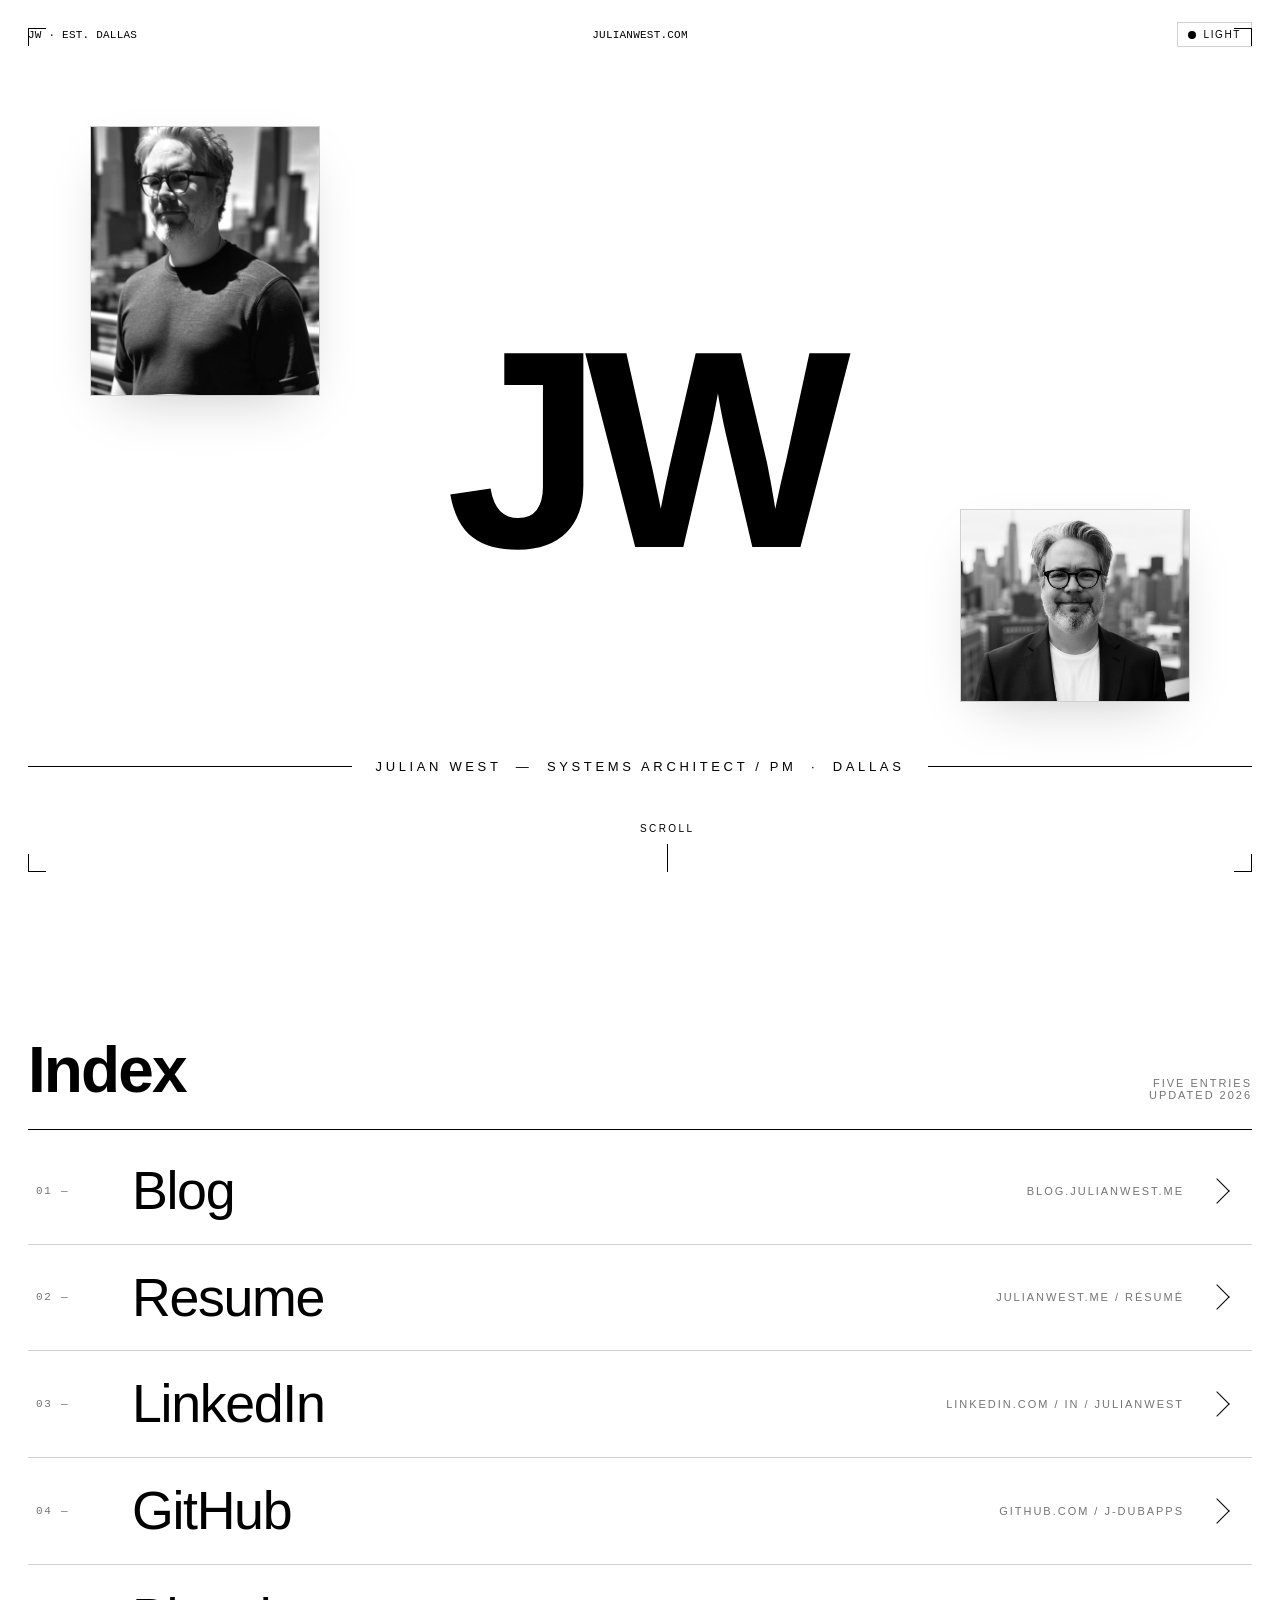
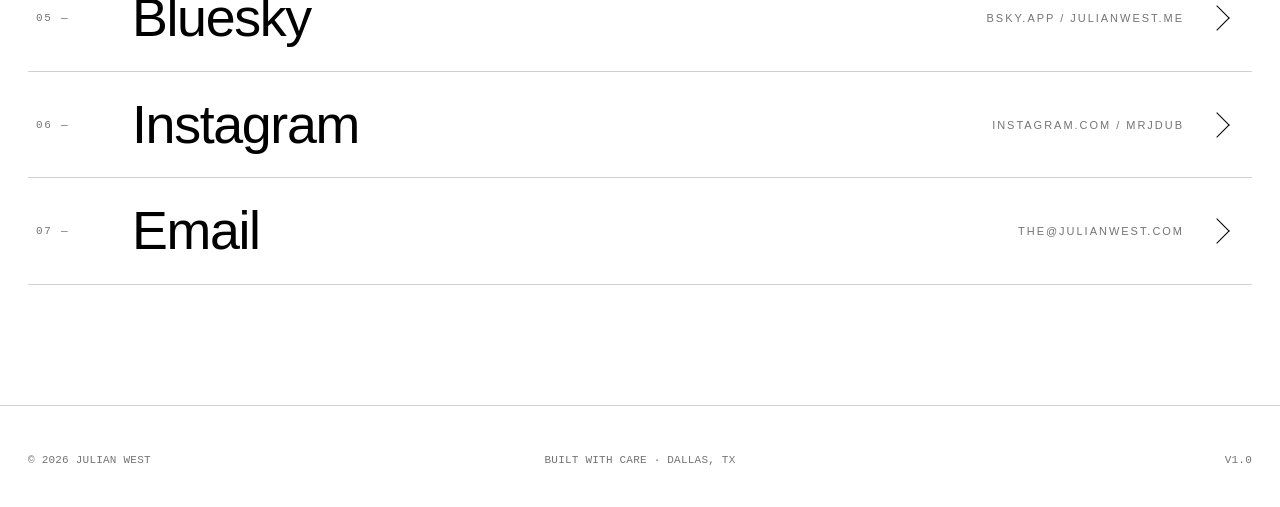
==== commit 1173fb74: "updates" ====
--- a/index.html
+++ b/index.html
@@ -165,7 +165,7 @@
   </script>
 
   <script type="__bundler/manifest">
-{"42574221-3f90-471e-84bd-2872de7d6557":{"mime":"image/jpeg","compressed":false,"data":"/9j/[base64]/[base64]/[base64]/////u1hZWiAAAAAAAABKvwAAsTcAAAq5WFlaIAAAAAAAACg4AAARCwAAyLlwYXJhAAAAAAADAAAAAmZmAADypwAADVkAABPQAAAKW3NmMzIAAAAAAAEMQgAABd7///MmAAAHkwAA/ZD///ui///9owAAA9wAAMBu/9sAhAACAgICAgIDAgIDBAMDAwQFBAQEBAUHBQUFBQUHCAcHBwcHBwgICAgICAgICgoKCgoKCwsLCwsNDQ0NDQ0NDQ0NAQICAgMDAwYDAwYNCQcJDQ0NDQ0NDQ0NDQ0NDQ0NDQ0NDQ0NDQ0NDQ0NDQ0NDQ0NDQ0NDQ0NDQ0NDQ0NDQ0NDQ3/3QAEAB//wAARCAJBAewDASIAAhEBAxEB/[base64]/[base64]/9oADAMBAAIRAxEAPwD86fgm+3VGUf3hX7AfB4lrdB7Cvx0+DD41gr64r9iPgsQ0UY9hQB9EvFXLeKXaKwYjpiu6aHmuH8Zpt01selAHxL451Zkkdc45ryFr3e5Ndz4/P+lSfWvL1JzQBsJKG/GvOfGdpvt3I5ruo+OKyPENsJLMk+lAHxDr8fl3bD/arHH3a7TxhbCK6bjvXHDoaAAU40nehqANjw+cavbf74r9Gfhpb74Yhj+Gvze0Q7NVtWH/AD0Wv03+F/kxwW8kv3QoJoA95s/DrXjLF5ZG/A3AdBivrH4GeBrK4v4S9hCViJEhki3l8E4Iz0rzDw9cQXsC+VH5UMRVMheW4z/KvsX4ai00eW2nJxuQI49N/IP4UATW/wAL5NO8eQeICiNECY9jAYVT/d9K9O8X2aweE7m1Vd4LKBgY4Jx+ldvIqSlMgEfeB9x0rK14RT6TPHnPy9B6igDgfC2i2fhjTbi8i+/fyLGPUKnyjn86g1jx7BpVvNESA0bAZz2xg1Bruv28OhWilwksNyu5B3GTXyP4r166uo9QlzwGIGPUsD/KgDota+Lt3YaVrmsoBHc3Re3s3yd0QIC/KO3ANfnH4t1HV/id8SLDRbbcJLySOJSB9wO7KcEdMd/Y17L481O6bTo4oMnEkjN7Z4FeceBZ18N+MYtbcZk+1ZjY9VijG98fU4FAH1P8YviJoXgDwto/wm8Ij7PpPhyCAz7MKZHXA+Yjg5zuYdzX5+/Ev4r67rmkapr17dHzZWg0qyTOPKhRM7EH90HGa5/4p+MtRvYb25mkZn1C5Ysx7BBnj26V4h4hubi5i0zS3b5POEknuZNoJ/nQB9r/ALJnhPw7DIPG/jAbo7V2e2jf+KQAHf6YUYAHc19M/E/40P4juodEsJ/JtZFACLxsjbgJx37n8q/P7T/HclhFb2lo/k29ou141+6REeB+JpmmeK7i7vRdTZJb5iewJ5xQB9Vp4gsZNUNvpsQbyhsA6gHuTXe2Gvx28aRXMpC5GYoiAGPv7V8meC9b2FvMY85aV+5z0Fey2GpWkb/bZCGm25VOy+g+tAH0jYafqniC32W2oHRbR+qrxGV+leX/ABN+Bd5NpMmoaRrMOpqARPCy7JGX2FeazeOdaa8CXF20NurfPt5I9EAHeunb4jW2kyNZat50yTR7t0J3+WO27tn2oA+SfCbR/DPxLPo/iSyW90S/crGZAQ1tKffjj2FfXaeAvh94v0y2htXsYRg+YUl2NGwHYN046EV5d8RdBn1PTYNasvL1Gxly5yoDn6+jCvIrC1stYEUenSSwkt5e7eVaNxjIbH04oA+iNLvpfh5qQ0l7/wDtfRY24myDc2xJwuCOqevQYr6I03UIdSto72Jg6sM/LwufUDoM18/eDPh5oFyt4bme5vLiaIeXGvsMEEDoK9k8GaHceHFks/EEciImfLMHzbIjyiuPYDFAHZJhsEnB9KCQe/FMsvsV75qR3VuJUJIQPglR0Iz7daA9vM5jglikdDhhG4JH4CgB3AoBBqdogMUnlYoAQL9KaU+lWAvanhKAKgj+lOEePSrQXPH9KXyselADFUY5xV6BAccVAsfNaVvH0oA2oCIYcngAV4X8QtbggjkBPrXsWos8NkzDgYr4u+LOtNCJgDjrQB5tq3iiAXT/ADfrWJJ4shAxuFfPur+JZTdyBWzzWO+vXDd6APZ9f8TQy27ANzXyn41vPNnY12txqM0q9a8w8Qku5LUAcpDKTLivSNGk2qua8yteZq9I0lT5YIoA9Q0O/jt7tGB719tfDLXQfL56Yr89o3dGUrwRivrv4QzzyRxEmgD9CdOm+02asPSkkQ5zUPhdC2nrn0FbcsAoAwivtSrHx0rUMGKj8o0AZ/lZ4oMBxgVoCIjml2NQBm+Q1HkPV/aaCp7UAf/Q/M34STeV4gVR3r9kvgc26OP8K/GH4XsF8Swg1+y3wGbMcX4fyoA+uZYx29K4HxpETpz/AENemTR/Kp9q4Lxkv/Etf6GgD86PiCMXUg9zXl8eM1678QYx9rk4715QEwaAJU61V1lSbI/SryY44qDVwPsZwO1AHx545XFy/wBa85WvTfHygXDkV5ghzzQBKKewGPwpgp/tQBe0WGa41K3S1iaRhIv3RX6qfBvwxqOrQ2llFGWkkVcAcfme2K/Nn4fpez6tHY2JKiSaMvjg7c889q/bP4OaFdG3s9P0aLcVjUz3BOPTnP8AhQB9j/Dj4UXx0G3t5mtolHLD7zsR719AaP4DtNOtwlw/mybcE4wMdvyrmfBe7T9PSwjuPPmwCEC+nuBXbzeIkt4/LuTtcDncMUAOu7p7CD7KzkNGBskPcV5vd+IpYbiSLfwfvKfX29qtarrK38e3zl8s9GPGPauRaW1kkaNpY5H+6u3kmgDO14Jex+W+PVWXrXk9xocbRXNlKm53YyKMfeI7V9N6D4Q+0BZ7oEL1CtXRHwVp0su/yhz2/wA9KAPze8UeBbp3kQWr+Vtz0wMHpivGdY8MG2njuyjR/Z024ZcdeP1/pX7Kt4G0iVI1kjG1AVAI+6D296828RfBXwvq7kTwggqo49jQB+Anjbw3PLafZGBJSVxnH9/HT8q88OhSvOs08XzLEuMjH3T2/Cv3O8Z/steGtTtmOnQ4nHIB6cZr498X/szanY75NMi8zYCDHtIxj09aAPzqutMdJ7hIj/BuIPQZYE/yqxp8txDAnk7Wyfm56Y/+tXr3iTwreaLdyx6jbGEplXXHJHtkV5rb2y3F8bew/i4C9P5YoA6rw/Ld6d+4vEaNmXf8wwSp6Y9q9LTW4jaI5UDyjuyD9414jqN1qun3CLqUcm+IBcuTyo6cmo7XxQkEwEgEkDH5kY4BHtQB6BceJL2O9aXAXnKt6fT6Uh8d2UDxQu7NFuzsjwA5zzuNcBrGqWV3agW6sOCDk8D2HtXk95fzpMArqmO5IUL/AJ9qAP0d8MeHfFPxL8Mz61oP2CG3tW2yWxkWJ2QDsmf5V87+JGuvA/itbieAxRs4trlMcAP92QY4yD3rnvgp8QfDWkavHHrUOpag0rBNtlMII03cZ5X5j9QK+u/iToPhLxR4WSbRzLLeYkgkjuwBcRrt3Rsf7wU8ZoAPh/4jtNHtjcalcLp7L/rL1cMAmPl3e1b6fHXR55b7RPDVvJq19dbWa7A22/y/7R4x9K+RdEa9zFP4kUy2haKGQPkRZX5TuA44xX2d4e0P4da5b2sOl2qxvEha7eNxsRVHyuo6YJxxQB4xrHhPxXqd79qF5LbW8jtJdC2ysjjptQ9kr07wV4X0jR9Qtda0VGDRwmOQpKzBs9TIrfxVt+LdC8KTWwgVtTlumXAuLG6UiBE7Mn48Cvm261/xH8NtT/4SDQbt9U03eFkjuV2XKgf89E/rQB97QRB4lIOTjNTiLHWvOPhp8SNI+IFqsluvkXAXcyZ745xXr5h+QECgDMEXfFL5ftWgYqYV7UAUdo6U4IKtbR3FLj2oAiVauQryKiC+1aFunQ9qAKetjGmk+1fAXxkkx5w+tfoF4iGzSz9K/Ov4zS8yj0zQB8U34H2lz71WAq1cYaZ8etQYxQBGfu15/wCIOprv34U1wGv96AORs/8AXV6dpI/divMbIYlFen6V/qhQBuqo3CvsP4NQ/uYOO1fH6feX6ivtP4Mxr5MA9hQB99+G4QmnJx2H8q1JFWq2hjGmpgdhVt+hoAplKjK1Y7VBigCMrx7U1VX8Km4HWjAPQUAQ7BjpTgi+lSge1SbPagD/0fy2+HL7PElv7mv2Z+ALZWEew/lX4veAiE8R2uPWv2Y/Z/BKwY9v5UAfcskeUX6CuA8Zx401/pXqIgPkI3+zXCeNID/Zkn0oA/OD4hJ/pUufWvIymTXsvxFjIvJgfWvItuBQBEi4qDU1zaNVxV5qvqK/6K1AHyJ8QExO9eVJXrnxDXEr4ryKPk0ASd6nt4pLiVIohlmOAKiZe4rU0TKXpKgZKNt+uO1AHr3wg0aWbxla6dY273l5NIqDb92HuT6E9sV/QH8P/D9n4T8O2cEx23cka/aEXqSRwoA6fhX5dfsXeDbO2trvx3qULebHLttlP8bjq3tiv0dj8YDRQL6UrLqsx/dIeVjB7kUAfSlrrMuhQxPdP5ZkGUiiIV1B9cVFeeKbOaJmZppJD/ef/CvnzRtR1G9nm1jWp2laX14Cj29q6q+1LTrPRm1eaQRqwwgHtQBsap4ut5rdoLkrEF+5k7TXqPwv8NG5gGv3a5ik/wBSD3X8a+SvAWnzfFHx1FYD/[base64]/u1+Znif4NzWdzNJZ/uby1f5ozx09CPWv1DuviRaTXaWXKz8qMcV5X428D3niOT7ZaJsmGXzjHmDjigD865dBi1+wm0vVE8m7jU7d3+favlXxBazaNfy2Up5jJA/Cv1H8dfD9rvw5Nq1pF5GpWOVmXGCQO/6V+X/ju6muNTm+0L+8QkH8KAMqz1Q4EZPFczrf7uRpkAP4dKhSVk6dqoXc8kwKj06dqAE0DxdqOjakzadI1s0rLuaEnf8AKc/w4xX6mfs1a5ovxJt7iz8TXFkLnyZFDyx+Veb2HB3oMuMjo5NflXa2NtcQtFLGEl/gccc/hXpXwj8V3fg3V7u9iux5o2jymyCVB5wfWgD7eura78LavPpkkq3Vi1w4mtbyMGNu2Q2CUPTGCa4rxHoOueFp4vEPhPX7ixkOWFlOu22KnnCunynjpvWq3i74gWevWsV/H+8aVMSD/wDV0rgtB8cvC50lZFmtZ/8AWRPnkf0+tAHsfh/4jQ+ItPhv5NUbTdciiaKeOxYGVucbwuBxjqpycdOldBF9kumVNTzf2l8mxp8fMjHjLsOoB+hHcV876tplhbX0V/pqqFZsqyAeZE3o3qvvXv8A8I/HmiQ3Hka7FDdWPmIk0TfMMYIb5ew96AOw+D2myaT4hsbq1jCmS+k0l1HchdyNx6jpX3IsBUeU33k4OK+HPFmu+DfBXiPSvE/gSZotCm1CCeW3lJZrSWL5H2Y+8rJ936V9o6T4w8L+KkN34duvNiwNwMbI6luhwygmgC7JDVNojmtpos9f0qs8IFAGZ5ZFLsq75Q9KQRA0AV0TFaECZwKjWKtG2hIagDD8VDbpn4f0r81vjRN80o+tfpR44YRaX/wGvy4+M93+8lHuaAPlzqxPuaUgYqp5m4mniT+GgBZFGDxXn2vKOa9CY5XFcFroB3UAcbaL++r03Sh+5Feb2S/vfxr0/SlHlCgDXQfOg+lfbnwajAitv90V8UxqC6D3FfcvwZh+S3H+yKAPvbR48aan0H8qsSKOlS6VFjTkHTgVO8HegDJKUzb7VpGHHNN8rPGKAM4R5NW0t+mKtJbe1adva8j5cYoAzksXPb8KuR6ZIygha6u0s1br6V0tvpieUvFAH//S/KXwcxj120b/AG6/Zz9nh9wtx7D+Vfi94XbbrNqe29a/Zz9nIgm3x0wtAH6MRQ7rWP8A3RXEeM4ANLlz6V6dZxL9jjJ/uiuG8bIh0yXHYGgD8xPiWgW+m/3q8c217t8TbU/a5TXiPlGgCFUqO/i/0Vq0YoulF9D/[base64]/iDxPYSanb+XBa7blkPUIPug5oA9T/Z98AP4G8HRX+oJjUdUAllJ6qh+6tfQ3+vhYMcZqrKiKggAwFAVfoKqpcyNmFRjHGaALDTW+PLkb7oxj6VmT3OoSgpZwswA+8x2qKiuJjaguqqX7Mw4rnZL+6ky+4OB/ADxzQBbuYNbnKwuYFz/ABbwcVzfim//ALJ00lJ45bgAkqprNurmZ5XDOfkOdqgjHtnpXIalZanqRBWA/K3zBu69qAPAfGPxf1axuvs6RSBFwOOhNdBZ+NbB9LjkvtqXEybuTiuh1n4cXGrzLHZQ7pR8z7x8uB2/wrk9T+F0boltJA7SHgkE8fTpxQAtlp9hq2pR6lEwLgcAHv617G2sfZrGK1mjAKAKr+1eZaL4T/[base64]/iZ2wxJGP3igY/Sul0OJ47+OLbhJQwHtiue16eXStReROUbhl7UAaPh7xOGtmiyWGSSg6iq9reS2GvC5eVhaTjIdeSntXnszG3m/tPTiY9x+aOtLTvFVldSiwvYypI4ccDNAH2honiLTrrw5C7LFdtjal2i7ZEQ8bZF7/WvKZ9Rfw74ua1glKxXqFsjoGA9vUV5tpmpXug30G6dnsphsBB+XDeord8XXQuY9OniTaYiRu7lR60Aey2upXV3b2cN5ceYkU6t5Rbgp1X8sV9b6R8ffGNvHZaCYbO7gaNUjBgCTRhRgFWXk8cc18CaBcwzOss+UCFcdsxEdvxr6o8Ca/c/D/wAUaRe+LtPU6Vqu37NeMmQAeBz2x6UAfpv4YmnvNBs7q6j8uWSFWZfc1rvHmpdMeG4s45Ldg8ToGQrjbg+lW2ibOCOlAGT5fak8oVpmDim+TigCikVaNtEMilSLkCtC1tzuX0oA85+I7KmnsPRDX5PfGe5/fSKPWv1V+Kh8uykA7L/SvyS+Mcubp1z3oA+fQenvT1bDU0rgUygCyZOK5DW8Hdx2rpmNcxqxyDQByliP32K9S0oDyq8zshiYfWvUdKX90PpQBqQj97H/ALwr71+CsX/Htx2FfB0AHnxj/aFfoZ8ErYGO2P8AsigD7p0uIDT48jsKlaPnpWrptrjT4vpVpbNc4oA53yc8YqZbUeldALNRUiWinrQBjR23TC1pR2x44xWxDagdavGCJcUAVLOP5hxXa2yL5I4FcyhjjrSjvgqgCgD/0/ya8PnZqlqf9sV+zP7Nb5W2PstfjHo7YvrZv9ta/ZL9mjJW0I/[base64]/t9ooMyrhD/AHSeM0Afr1f/ABFi8LWOg2t20LWlzZpCrnnDoOtJ4EvLLWfDF7q1u6jF7IWy2MqO2O1fDviH4jrrPw00K8co91p8hhkT0x3r6C+B3j3RPEnhi68PWaCK5RPOlPUse4FAH3J+ztoN34v8e+ZDGhSxTezsMrHu4AHbOK/Tyw8P2WjF3ttzSyqod25zivlj9lfwxH4b8KRX88RW51ZvtD9sRj7o/KvrhJ/tKmUDaOgFAFK7hLfMpwaigtZcBY8NnrV1sSAqQMULPbW4CN0HpQBh6tpk9yCkU0axDhh3rn7nT5bNTHCY4024z1J/D/61bms6vYW3+kAqoHXtkVyf9uWepTtJD9wDIJ9KADTPD7y3BZD+7Y4JbB/IdK7weG9LgPmkB2fA3Mx7e2cCsXTtTgSMyxMNnTArF1nxvpVj9+6XCcFFPOe1AHWy2tlah5YpNo+72/TNec6i1jb3dzdNK0sj44crtXb/AHQO1eKeMvjTYWO3ZcjH9zoPSvm/Xf2gbSa5MEUwynH3qAPqDxT4ns4A0jIqORjjjIr5o8Z+JYrqGeKx+VypFc3/AMJbN4muVUEsWA71NqPhO8VGnUHDLkcdaAPjHx8dVjJ3NkZPfmtLwzqlppnh9PMkAl2/jVj4o293ZyYKbQB6V80Xvie4t4nt84PSgDM8e3SajrMlwvAJPNcdGZYyBF+OOwqO6uftM+5ieadFObaVXTp0YeooA7XS5Ua/jV25YZHTrXC+NFb7Qz4+UmuileNZIdRtVH7pgSvt0rC8Yl5GYjgDDAUAeUPIYcAnBB/CsHUATIsn+rX+8BXTXAjnTDenasEyqiMkg81Dxx1FAHZx6xbW2mR2t+/mwnaYiO5A6e1do15NqOjNcRn5E2IMchVwSf0rwS5DvbqB92Nsr6YrvNE1kjwndWQ+Vi+QfoP/AK9AHo954m02302zht1ZrmEgkqMAxDHHFfSOh+NbnxP4Qh8H6pfrfabcKDaeYB5tpKvQZxkCviK2nSaJRtwYuOOoFejfDnW3sdatxetmFbpBKTwAOzfQCgD9zf2T9c1LxD8JrX+1mLz2E0toXPUiI4H6V9KNCc4PNeYfBHwxYeGvAlpa6bIJFu/9LJGMHzxnivXzER0HFAGSYe1NEP4VreSfSmeTzQBTWBa0baLB56UqxHOMVp2tuSRmgD54+MUgjs5sen9K/IT4u3OdQZfev1t+Nj7LWUf7Nfj58VJQdWYe9AHlnUD6UzpTh2HoBTKAGsOK5nVR1rp65vVcYoA5yyX99+NeoaZ/qR9K80sl/fV6bpoxCtAGxbLm6iH+0K/R74Iw/urbjqor85bNSbyEf7Yr9M/gdbborXjsKAPumwTZp8fToKRmw3Sta1tf9CiGO1NazPYUAZgYkYqyjbV5Aqb7OVH/ANaoGiegCbzR2pPONQCNxSiNqAJd5qZS2OKhWM9qvRxttoA//9T8kNLO24gP+2tfs7+y2okhsiT/AArX4yaVxLEfR1r9hf2YdUtrWGzZ2xwv5UAfpJ420sSeHtwH8H9K/Jj4lWn2fX3H+0a/V7xT4msZvDu0MOExx9K/LH4oyxPrrOnTdQB5ZtxU6pxUO4VKrdKACSEFc1jTrhT9K3mYeWaxZ/umgDwfxqCY3HavnC6G25f619M+NUHlvgV803v/AB9sPegCuahYY+mKsGo3HFACpqE8NpJY/wDLGXkj3FfW37KEENv4ttXiTcb6Zbcg+hPIr4/xkjpxX23+yLbwv440vzGGy3l8488bqAP3pu9dTQNPt7eyfYsUSRIF4wBX0Tosvm6NazZzuiVv0r87viD4m8qazt7d/vMuefU1+hXhdBJ4X04pxm2j/VaAI9T1eOxgZnOOK8l1P4jWVoC8rYxxiu+17Tp5EZeikdScDFfFPxpWKws5GtL+JJOmFYGgDZ8dfF6ynzBb3GNnUDjiq1t8RIbbwi2rQXA3yZWP6L1FflD42+IWuadq1xpiTb/mOWB/Kung+LV1b+AINMeYh0Mi/TfzQB+nGlfHS2Xwo05mG9JGjwOp218pfE/44vaqbq3l3LMMhRwwbNfFWj/FS9i0+/sDKQHIeIHqCc9Ku6N418L3Dq3i10aFEKv3fk9QPwoA077xn4w8VXy2ulRzTSOeAvPJNdp4M+GHxB1S+uLu/tmSL7p8z+93xXO6f8bPAvhqR5NAt4YEtIzNuu5FWWRBnARR/F7fSvXPB/7THhSJnMurYikiMu+dQI42cZCHAyT7CgD6Q8FfDtdEghn1e8jjZF79/Ra6fxT4stLDTXiV1DW/dsdPSvhzVv2sfDrXcul3dxKkilWhlij8yMgfexg8AcV5TrH7XlgL2a4ElvflG8tY5oztePpuI9aAPo/4ma/oOqWJmzGS0fzBSODXwH4oijjvGaBsp7VLq/xg8P8AiOWSaO6jsJZCd0fKxc+grh11zTbuYxJexSNycDJP8ulAFiMfNmtGSIPHwcVnR3Ni7bUnif3Vh+VdBbRpIuAQRjsRQBz9nqD28ohl+7nBHqKveIJFnMJX/nmPyrm/E8T2ridOMe3FQ3WrRzm2HRhEM46UAYV3D5Mm7+A/oawL60KYlj+4epFdTe7ZCBu2h6xstHmNuU7igDnVXe32c/KW6elS6fcmCGaxYAHzARnoa1TYwH5ZG2q33ayPLEF2ILjBJ4R/5UAdDY/Jdxk8gjDj1Hb8jXUhJtN1AXQXdAyKzp6qflP4gnNcJGZYbmFpOGVSpHuK9A8MyS+Ib7S9LGTJc3aWo9vO+UfhQB++H7HXia48U/CLTjeEtLYyPa+Z/eSLG39CK+vfJyvzDmvI/gV8LbX4V/DvSvC8OJJYEDTSD+KVgNx/lXtZQ4xQBktGAcYpvl+1a3lA/hTPIyaAKSR81qQRYwcU1INprRjTC/SgD44+Or7baUD0Nfjv8SpS+tsv+1X69/H2YLDN+Nfjt8QZN+uSY7GgDix0BplOz8tN+lABXOaoMKa6PGOtc9qfKmgDnrL/AF3416hp+BF+FeY2AHn/AI16fp/+pH0oA39KXfqdsnqwr9WfgNpxeG2wOy1+VugMp1m1zx84r9XfghrlhYQ2/mkcbe9AH37b6bttIs9NtQNYDdwK565+IukW9ogDgYXjmuRf4r6e0uxJBQB6U2m7ugqJ9LA4xXN6b4+sZ0zvHPvXSQa/aXYwGANAFdrKNONtVZLdQPuirstyvbpVV5gelAFQQ4q7GiBQDUIOavRr8o4oA//V/[base64]/8A1qjbpU561E/IoApsO1fXv7LMN1/wk0VxaMd+9RgcCvkQjJ47V9R/BT4meGfg/AfEPiDdJcL80FtH952HTPoKAP1K+LHhvXNL1/QkZXd7tYZMf7LY5r9Abr4reGPBXhPT4b67ja4htY1aEMNwIA6ivxN074t/tUftYaqLjwFpiaRo9km37dtwIYV4++eTx6V0Xiv9nrXPD2kxar408a6lqt9cIHKwOY4sH09elAH2v8fv2pNR0LRftGgTQymaLcEjO/g44wDwa/JLxt+034x8SyznUIJrW2mbbnaQoI9D2qHxN8PNFGXfULxU/wBu4J/[base64]/jL4V3T6BeeI9JiDRWGHmKjqjcZ/wCA4ryqHxJqPmRqjA4r1/wH8UZbTz/DupFpLO9jeCSJuQQwI/SgD5+WJ7xYLaxth5sYOTGuWbvk1saZc6x4dnmuDbvHJLEYwzJ0B/CvoD9n630a11/W5tSWPEA2R7xn+Ijgdq+jtZbwdfRlGtEnJ6YQdKAPzNZ3Dk7iCTnPSrMWrahb/wCquJE+jGvs/VPCXg+43N/ZUSfp/KuFu/Afhd2xFaKv0NAHzk+v6rMAk1y7gdmOa0LfVJnKPM33R1r1DV/AelwxFoEC/SvOH0No5Gi/hHSgDSuNS8yzSVT04rVM0M6xg8bkHIrlv7MuooWRfmU9vSrEKXnkiMDaYzgcdqAOvggidNso3ItGoWOmRWwM8eSwyFU84H8qzNJj1JrjlcAdc9K6vyBdWsjywAmPkMO/tQBzFpGt4YnQfNE4GD3U8V658FdBmn+KOh6WkZ41O2lj99j5/LivMtJmtl1BAU2HfkqOmK/Qv9iTwhp3jj4xxapvEa6REJEBTKs3YdOKAP3Rsf8Aj2jyuOM/nV7YD0qSKEqoDYz7VLs54oAp7duRTSD0qwyEGmbaAGRjJAq4Iz5bE8cGokTHFXG+W2kJ/umgD4I/aAkxHMv1r8gPGzB9clx61+tf7Qs/yzfj/KvyI8VPv1uY+9AGEBgZp1NPQUgz2oAU1zmpD5TXRVz2p9DQBg6cpNwMeteqafbStCMKeK4bw5YNPcjj+KvpTRPD2bVTjtQB5bHJLY3cc5BAQ5r6b8E/Fe3sIY1ebZtHc4ryfWPD/wAjfKOleN67p91aK3kuyfQ4oA+89b/aCtY7faLroMda82P7Q1vFLvNzx9a+A7pr6RyJJnI+tZclvM3G9qAP1O8JftGwX97HZxXHOfWvuj4ZeM5daVDu3ZHWvwH+F1pOPFMQ3MRkV+3/AOz9Yk20Te1AH2fEGaFD7VMsRNaMFriJMDtVlbcDAoAow23TitNIAFxViKD26VdEYAwaAP/W/IGydlUYroLWV/MAz6Vz9shUAVu2S/[base64]/wAA3EPiL4j6animXfb6pcxQ3MmMPtchSR2zQB+9X7OWs+CfCPhzT/DGlarpwjij8tkjlRcqRgg+teJftTmbwndPDZTfaLKVTNbMpDIFbnbkcceldef+CY3grUIkvfDXi/VLMzKHjyg24YZHKt0rA8dfsVeMPhT8ONbvrzxOfENrFteGOTe7wgdR83QfSgD8m/GHi+3s4Wn1eYyzSjKW68D2zXil94+1EiK5t7dIFRvk2k7uO9dn4j8DeIfEGvzS+UyQo5WPOQePTjpTIPgneD5r2Ro0PB555oA5LxFrT+ILW11nIWW4/wBFucDGShBVsepFfoR+zJ8O/ir430p7L4Q6OkkVvE32rUJ28m1jYj5UDn7z+3avhK/0DTdIuH8Nwt5pa5tXVz/C2SpXj1B/Sv6q/wBn3wF4d+FPwZ8PeEbRViZbCK5n4wZJpk3M7c8nPH4CgD+Wf9oDwt4h8IfEjVtE8VWH9n6vAQbuBTuTev8AGhHVWHTFcxOZry2inUfK0YP6V+vX/BUL4QWmtaJZ/GDw9CP7Q0Vha6l5fLy2j/dkbA/g+6fTNfk/4ZNtd2qxwkPF1T1VT2P05H4UAeb3OnXjt5SnAznFTxeGNU1ArDkEdvavT7rSEZum01astMurdwIyOOmaAMTQvg/e3TpNPKIxxXsWgfBfwtYXEV5c3LzSg5K+9RaLZ3kjIJpiE9BXqNpd2GmW08oGfJgdyzcdFoA+WvD/AIZ8Q6l4h18eFyAkF2UbJxxnj+VeqDS/HWhRKus2UiKMfPg4r6x/YB+F1n43udU1vWbfzIL28kl5GPki4/XNfpv408EfD3R9JfR73QoJ9PuUKtLt+eLPcGgD8Epr2afiYnPpVd8KuO9e8/Hj4YWPgbXGu9CkEum3HzR85ZQe3FfOwkyP0oAS6jWWIg+leaXEGy4Ix97Ir0oHKYPeuH1Ndt3kcY6UAZYh2nIGUzhsCrtvaxyMBEuT6mqrStE8e04zncO3FdroOm/bTvhXD4/WgC+mk2sFuRL1fGSP5VQ8iztxJpmz5pQWR8+3SptZi1qEoqQEIvXAzn8qwZ3uW1CxaQFSWwfyoA4vSpLbznkmfEkbMu36V+zf/BMjStHbTfEOoAKb8OqbTjeIz3HtX4w+F9Dvtc8QXVlaRlmeVlU47lulf0Rfsh/s+XPw/wBI0vxTcM9tdTQYuYl6OCARke1AH3UV+UY/GocEVrmD0quYsGgDMKZpBHzWgYqcsIzQBUSMZ9aku1As5D/smr6wc4AqvqqeXp0h9qAPzJ/aMuNhnHpn+Vfk1rzb9XlPvX6m/[base64]/xQu3oDX7gfs/6SVsYmI7V+OPwat0fxDuY/xCv3G+BTWkOnRBmA+UUAfSS2hVAOwApnkYrfEkUqjy+apzxfMQKAM5YzU7DGPpUsceOKJYyCMegoA//9f8lYLfGK17eLbIn1qBGVTitSAqzLigD3Lwav7tPpXrq8Rj6V5V4NX92nsK9Z2/ux9KAIcita1Pyisnb61r2oAUCgDS3fu6zZypBxWlgbfwrLmwNwFAHkvjF9qyfSvlnX23XZ+tfUfjIZV6+W9dGLtvrQBmU5aTHSgcUAU5eG4rvtM0S9uvDX/CS6Wha60WdZ2C9dinn8q4gopJzX1l+zRHaz3lxp96qyW1zmORGGQVPBGKAP6C/wBmb4n2vxF+DvhXxVDIrvJYxQzgckTRAK2fTpXvnjDSI/Fvg2+0f5WF3EU55HNfkp+yvq1x+z78Qrr4UeKZDF4S8VP9q0C9f/Uw3Df8siegzwK/XS31KOxa30x8GS4OQAc/J6/T9KAPyI+Mv7KereGbd9WsoleHklUHQfoK+FvEXhXV7OBwLeUBe5UqK/oQ+O1zq6eHvs+jIjySMuVkGRj0rwPU5vAN74YaDxjo8FpcRQkM2wKvTrmgD8RPgH8EfEPxj+MFrpWnWweCwuIru+aUHYsKN39/QV/Rr4lWGK0NopMf2eFYlwPuBVAAHt718+/sl+FfB3g3wlq3jq2SKCXxJdySRk4yLOElI1HscE/jXpfjD4j+EQssU06qzptcq2AcdPwoA+Cvj94yt49P1Lw7rIFxbXELwyK4+8j8Y+h4r8VotPl8JeKZtJH7yylkeSybruQnlP8AeA7e1fut8R/DPwz+IcKxajMkxfGSkmGXHHb2rwk/8E1tO+Iem3d54I8R3Fu9v++tkm+dRJg7RntQB8e+DfhZqPj+FW0ECRipb69vwr2fT/2MPjRqVkbmw0tJ9q71G/buxxj0yPSj4FeJPEX7PHxJuvh/47s7a01iC5WOS3vP9RLH0V4n6KSO/Sv2A8I/tIaVp/heTVda0F7WBXk/49nSVWJY4CkdqAPws8TfCnxz4Cu3t/EWmzWSxEBnIzHk9t3SvMPEuoXN5bx+FdKGb7WWW3XHVYifmb2GK/Yf4sfHq0+LNjc6T4L8CPqt0DsX7YUjhVl7uxxuH+FfmlrHgfU/Aviu61rxY1u+t3Q8wrAQ0dujdI0x029KAPof4MeNT8EbfTrDSyvlWsKxSJnAf+9+dfX8fx/8KeNrH7HeMLaWUbSrEbRn0r8p7/xF5nzMc5GcVzTeIbiKRXhkKYOcA0Aet/tDajcJrUumKwkswf3TeufTFfKqDOcZr0TxD4huNcgjS7Jd4+hPWuOWHAOPyoAofwiuT1zKMJFGf8a7S54QKBXIarGZsRgZyaAOYgdnERcA5c8HrXYRazcaLA7J+7cjahPTn0rATT0V0cLwprqdWsUvdHbI+aMBl9sUAaWheM53t/s18oYjjLDJqLWkS4ubK7jUDbJnjjt7V5iLmS1OX612tjeefpUk0vWMHH5UAetfshpZal8V9P06e0FzvvfNIxnIDdq/qM0iyt0sYPITy12LgdMcelfzn/sFfCbW/EXxE03xNpLpFJZSl23H+Ada/pCI+y2iAkZVRn64oAm8hdvSqT2oPasObxLBA+wuB2q/aavDdgbWzQBO1oB0pRbYrQVkZRUwC4oAzxFisfxCNmmuT711nlqRXL+L1Eekv24P8qAPyL/aXugHuVHvX5f3Z33khH96v0c/abuiJbkD3Ffm82TOx96ANGwUGQA17N4agUqmRXkVjH8wr2Hw8SiL9aAO8voIzaZGOlfMHjmMLM2PWvpi7mP2Uj2r5m8cNmdhQBc8CL++QfSvrrQ4/wDRF4r5N8AJumj/AAr7C0WPbaKPagCnqahYHNfNPjSXaWFfS+tZW3Ye1fLfjeTMhWgDz9Zgq1WurnC4WosnaBVG5JAoA9C+GOurper72IHNfqN8JvilHCsMCzDkCvxrtJZoJvMhbafavefhP4n1g+I4bXzj5eRxQB/Q14J8THVIEYODmvVGG4Bh3FfK3wNMs9hAX6lRX1eyEKBQBTC9sVXu/kkA/wBkVqJGciuf1mbyrpVz/wAsx/WgD//Q/JMud1b+n5Z1rmpCATXWaCgkdM0AfQPg1MRrn0r1Yr8g+lcL4Qs9sKGvSTDhRxQBmKnNa9snFMjgHpWnbQYFAC7Pl6dqzJ0HpXTfZwVH0rIuYdrGgDxPxouEfFfLHiAYuz9a+svGqfu3r5S8RD/ST9aAMU9BSDFSY4FIVwKAKUkm04FfVf7Msv8AxPdh6bhXybKvz19O/s1zBPEgU/3hj86AP6CvCPwm8I/Ff4cr4c8V2/mKAslvMnyy28o+68Z7EV0vhnwx8V/hlcw6bfGLxjZ28ZhsLhm8u8SFeiPn72B3rb/Z/m3aFB/1zX+Ve2a7fLaarYIB87rKV/AUAfEvj39oO6g8YweC9R8NXUOpO6+VDK42lu3I7Vxf7TeieMtW+G8moazdWeiyvGgW0hwZW3kKF/I18oftJeLdbtfi7fav5zLc2s2YmB5Xb0rw7xd8avGXi+NItcv5J/L2gFj6evt0oA9y+JXjTxl8G9Tj8F/PHYWdpBDAi9AuwYP49a+WfGvj/wAe6yWeC7eOIgYI7ZrsP2kvHGr+NNY0L4i+GJftcUml2trqlg//ACyurdRGxHswGRXjU/jrw5r1oulSM9i54mtxjcp74YduKAMKx8VeLLKcPLfuG5B+fivr74bftceOvAeltpto+9H2ruPPSvz08Y6PpkTvNokkyqMjmU5rjPDXiu80O8/0+Waa1xtKMd3NAH1x8efibefFS5GsalEravasHjuVHz7f7hPdf5Vc8B/FF7fS4LS+SSeJAMDzmVffivl/V/H9vdp5GlQMHYbS7dMdK+pvgF8Cdc+LPw+1PWvDUqTaho8+yW1z8zI4LLgfnQBt6940vb9BJo4fT05OIpGBP16V5FqV1qNyWlu5GkdurMcmuua1vNAvptG1q3NvcwMY2RhggjjpWdqUKMW2DigDzl55gdvYUwOZG2egrTuLM7+BTVsipBA6+1AFAA71GKeylST/ACq/Jb7Xzj2qvKARQBhXRLGse6gXKkHJHOK15nDTBD90GoLu2XzRPb52Hqo7UAY7QquxV5wO1WNbme30vEIyz4XaKsuiKqoOZOcj0qe4HlpEGXr69BQBy2neGlni+03oycfdqzFG3k3SKu1Au0ADgAV08E5bhhxVHX7y10zQnkUYlun8tKAP2A/4Jo+CYrjwbL4sYFZI7p1UjgFcY/Kv1U147LF2Xsvavif/AIJzaXDbfAi1VB88krO3tmvubXLPNnKoHGDQB8a694gu11Qwxscbq9Z8HXN1NErt9K88vtBefW3wvG70r6C8JeHhDZISvp2oA37ZmCAHitBHPari6cAOlSiwx0oAjiZiRXH+PZdmkuf9n+hrvI7RlIrzn4lBk0iTH9w/yoA/Ff8AaZu/9IuB7mvgWFCz/jX2x+01MVu5/djXxpYR7ttAG/p1uWIwK9T0aEqF44ri9Kt+lenaZBiNaALtwCbY/SvnbxhAXuGHvX0fMmLdh7V4d4mtN85I9aAH/D+1xMnFfXOlw4tF+lfN3gO02yoMdDX1Hp0OLZRjtQBy2vcWzfSvk/xq375hX1n4lGy2fFfInjNs3RHoaAOEwcVQuRxWl/DWfcUAVreMV7V8GLbzvF0XHQivIII+K9/+AlsZvFi+zL/OgD9z/gdZbNOgJH8Ir6bdOcY7V4X8GbXZpsPsor6AMZLZoApopHArzvxDMRqJHooFeoGIhc14t4onKau6kfwigD//0fyAnYhsV2fhVyZVHpXGXaY5rrfCP+vUUAfX3hU4to+O1d7njmuE8Kr/AKNGPauxnlEQ+lAFgN83Fa1oCRXEHVUSTkiug03WIjgbhQB2SJhR9KyLxevHatCLUYWXgis28vIiD0oA8Z8aKPKevk7xEP8ASm+tfWXjM74XIr5S8Rj/AEhuO9AHP9h9KDzR6UYNAFWSMV9Bfs9KR4qjVfVf514MV9q+hf2eY/8Airox05X+dAH9If7O6t/wj9vn+6P5V6D8V9RfRDpOsDhIJmRz6BxiuR/Z8iVfDUH+6P5Cuz+N2lnV/Al9bxDMqo0kX+8vTFAH4o/tW6haXnj26vLYjbIBnGO1fHLSmUlB3YY/z/SvWfi/qF5Jr00V+T5iZB/DgUfCn4fHxPr9lBenLPJHItuB80iA+vSgD7v0v9kfRvFv7Llj4m+1NpevQ2st88wXcs0YGVjK/h196/C67jnsvEV3527fE7q248jBI6dq/qT1vXtL0j4OJolk/k7Fji+zkbT5Z+UcDkgYPSv5vvj1aWem/EzX5dPUrb3U5li4x8rf5xQB5TNfrfxsDkMvHHAxXHzROk/15ye1bdpbyzq7xKcc5OOlZ92jLGVJywOPyoAkt2G7gAe4r9Pf+Ce3xPg8GeLNa0S5mWK31K0WXHTMkJ4/IGvy/t43O0Kp+ld94T8Q6p4V1GHVtKkMVxEeD2x3HFAH6v8A7Vlp4S8VXw1/w6qQan96VkxtkB7mvgddaWC4NldYDRnafTNZ8XxW1nU7lv7VfzogCNobadrdv/rVzPiZdEvLMatpd28cwbm1lHIxgDa46k0Aeoxrb3Kh0wRTbmOKBfMA+7Xnng3Vru4jNtcAmSM7ST1rs7y4lG5T0A59KAM65mVslOvWsuYfuvq22q4eZbnbyefwA7VqW0IfdbTDBfK59/WgDBitQbkI4yG/pU+qQwrKPsJ2pxkHrn0q8EVf3T53g5yB2qK+gktbhcYXIGG9jQBkZETjKDzDwSe1T3Ns0kSjBODWva/u423xoSw+9jJ9q0Vt7eKMTXXI7n0oA5e10+RnA6D09q841q4i17xnZ6Rbsfslm6ozLyOo3V1/jzxpBpVi9no6BZJQU83uAfSqH7M9/[base64]//CbWu4DzR+dAHqAjTtXkHxSULo8/b5D/ACrrdO8RxXYBRwa8y+Kupq2lTqp6Kf5UAfhx+0/J/wATCUD++a+U9MX5UP0r6R/aWud2rOM/x/1r5qspQoUD0oA9F0n7wFemWO1YlryTSrnkZ9a7NtVSKHO7bgUAdNd3cSREE4FeT6vLDPNtUg81meI/Fot0Yb+McYrgtN1039z8rZ5FAH0f4Htf3q4HevpOziAgUf7NeBfD+AvsJ9q+jreDbAMdhQB5n4twts4r478Wtm7b/er6/wDGZxBJivjjxQd14frQBzA6VQn65rRxxVCYc4oAs2w3Cvpf9m2z83xRvxn5wK+bbVOK+uv2W7TzNe34/wCWgoA/dL4R2GzTIjjGUFe2eRXn/wALbcJpMXA+6P5V6wqdeBQBkvDiMnFfOfi+4VdblX0Ar6avPktmIr4+8bXm3xBOPYUAf//S/Iy+C4rqvBMYkukrj71xg123gEbrtKAPsfwrbf6MnHarutIyKcelW/CMYNqnsBW/qmnrLGwx2oA+bdY1Oa0mJ5wKy7Xxx9mkCucV2XirSVXcQOgr561u38uYjFAHv1p8Q4CoG8D8a1I/GUU5AVx+dfJIaROhIHbFdDpN+8TDLHigD3vXNTS6hIDZyK8B16HfMcV2Umqh4cKe1cnfv5pzQBzgtOKU23StgBcVGyigCjHZ7u1e0fBe5TSfFcTy/KCRXnGnRq7YNawu5NJuUu7fgp6UAf0n/s2+NrG70uCyWUZKjjivqPxbbxXmjyIw3/KcYr8Fv2SvjPdT65DYPKQUZRj2zX7s6Xd/2n4cS6OD8gagD8B/2qPAOp6Z49huo4nW3vLlBlR/qwzAfpXUavquh+Ar2wsNClLGW13TzNgHKkYXjp0/Gv0q+O/wns/Gehy6lZoreSrSmUDkY7D3r8Gfi9q+u6V4iu4rn921mAgHQso46UAfoE/xSGvaJaTrc5kSARsGb+Hd0/z9K/Oj4+W2lanrbaosyh3lZcA/wg8cV5JbfEjxvqM8lnZyfZ4NoQsvXr/OupbwJqeu239pXSTXDEfMxyRn8OKAOP0jUdH0e1vbaeRX+1IFBH8OK5LUbzQ2PyOfriu6l8BAMUaD7uBULeAJ87Vt1I7ZNAHEW+saBFInms2O5ANdHZeIvBSHExlXPRlU1cfwDcoRuiRR6jBqMeCIl3ebzj2oAyrvxF4SS6ItJp1Xs+zg59q62OTSr3SrmBnVwQk0JU/dYenpXF3/AIat0GI0HHAyKzNPVtFuUhfJVzgf4elAHq3glLme582JWHmZBz69K7e4kmS9khc4O0ZB9OBW14A0+2XR4r1+Ejf59vXc2MY/lW9qVlaG6eS3UZMh3Oey4JK/ThcUAef2ANxc+ZMhZYwynjHCqf8AP4VedFsgksY3lwc+xz/Rf51s6faNEnkMflaNvmPfkDH0w36VEtlmMQSDePvHHXd3oAxrmOSSRZY0Hbc3bBp89ohQSXx9MKBnjtWom+2jIkXzFP3VxQ43ZF1CQh/hbrx0xQBjxWkok5GEb7o9hUets8dpzwprpbCJpUZSNoHQ+1cz4j2iIQZzzQB8x+NpfMv1i6Y7D1r6d/Zl/Zs8SfFXV7G/ENxbWbzKFvETIQg9fwr501+yWbxOtu3G5kUe2a/pu/4J9+F18LfChdEvokM8bLNFJgfNHIAQaAPrT4R+AB8OvBlh4cN7LfvBEoaaXqSAK3vGExg0yXH9012igAYAxiuF8d/Lo85/2TQB+a3xE164t9YcJ/erL0vxzqMEYRSayPiJdA63Ip67jXOWV1GuMigD1U+PdVYYVjxVN/HGshsqxrixfxjotV59WjjUlsUAfUnw+8bahLGpnepfiD4o+02Mylv4fWvmvRvHdvp8exGC1zvir4iRTwyAyjpxzQB8QftB3An1RznPzV8+2jFQv0r0/wCKurLqepMynPJry6EYAz1oA62zuNiBumKzdV13ykZd2KpSXPlRYrgNbvCd3NAGRrurvd5TOe1afgpGa6VR61wjkyZb3r07wDCDcocd6APtv4eWv7uLI7CvoeKLbb/QV4x8PoVEMf0r3Jl22596APD/ABwFED4r408Rc3rfU19h+PZNsTgelfHGunN+2KAMXHy1nzferTI4xWfKOcUAaFmMLmvtD9lWL/iZb/8ApoK+Mbf7nSvuT9lW3PnhvWSgD9z/AIbORpUY9FFenLKRkV5n8OUI0iH/AHFr09YuTxQBU1B8WTk8YGa+F/Hd5jxHOM9h/WvuLWf3dg/H8Nfnr8QLop4muAMdB/M0Af/T/HaeQsK9J+Hv/H0uR3rz+wtDdSBcZr6C8AeG8SxttoA+n/CZAtk+ldXfSqI2+lYuiWRgt1XGOBVjVVbynIoA8b8X3iIHXNfO2ryCWY49a9W8byuJHwa8YkJdzmgDPaAGm7fL+6KulajKnvQBD9okHGcCkMxbrUhjzTPJoAFloaUEYqN4ytVy2CKAN7TmYScVpX6sUzVDSRlxXU3cKmEcdqAPUf2ZLtrTx4ig4yVPH1r+mT4Ysb/wjFEzH54QK/mP/Z8Hl/ECED2/nX9M/wAG23eGbcekY/lQBheK72Cwtk0mQt5CMyyKOPv8V+D37ZvhF4tfbVoIwkEzOoPRmAOefz4r94vivplwubzCpCSG354yvbFflv8AtGeGbPxVBZ3YkjnklmMYhUfNGEPGR6EUAfk14V0omVJip4cB/l7dK/TS18Z+H/CHwcPhex0y1le5i8yZ5IwZXOOArYyNvXiuO8RfAy0tvDi6voylVWPzVKj+I8lfz/KvM4tM1bVltdMhD3MkWIvLUHO1uDx64oA8N8UXctsYbltq/wBol5IUAxhAxC5x0LVyK63KpUtIDnIwO23j+lanxU07XNOunk+zy/ZUby4ZNv8AChxgdsg8cV4Hc67cWk6WDr8yhWkK8gEjP9aAPe/[base64]/59Knt7iGW3t/tinKRqrMP4cjCt+GB+dVYIWS5eMBfPDA5xwwToVH40AXZYXRfKcbH/h2jO4j+Vc/fq0lwAGA2jHBrtXWOGIyMczY5/wDrVyqj7RcfugBz6HP+FADo18q3VVBU+/TFcLrsqzXW0AEDjIrvtUkWG3IcnIHHpXmcqCSVnHB6+2BQBW8LfDGXxx8Q7Gx88QJdMnzd8e1f0j/smeBPE3hLwoI/EMm9LeJbS04wWhj6E1+cn7HX7NcPxKj0Hx7LK0VvbGTzWHXdE+MfkK/c3TNPg02yisbcARwqEHvj1oAvj+def/EF9ujTD/YNeg1518Q1J0Wb/d/pQB+TfxBcnxFKv+0f51iWcMjdK3fHMX/FSy/U0+wEQQcdqAKbwvHHkivPPE2oNaQvg8+lesXssIhx7V4p40kjMTjpxQB8/wDiD4jy6ZI6hyMV5hqHxUurvKKWOT29Ki8Z6eZrh++TXIad4f3nAWgCG5vJtSuN796lEDIucdK7qx8LswBCfpVu90Awwn5RQB47qspijIrzO/uXeQjNeneJYTEjcV5Ncf6z8aAIB9w/WvWfh7xOh968mH3SBXrPgHiSM0AfengGQeRHxXthfMBB9K8G8BPiFPavbVkBgP0oA8I+IL/u5K+RtVXN62RX1j8Qm+V8Gvk7USfthoAznGBWdIvNasg+WqDD5sUAW7dcJX3l+y00cLxl+Pn/AEr4Xtoxt/CvpP4MeJ/7CuY42b+Ie1AH9Dfw1uIH0iLbjOwCvWQo6ivi74IeNUvtOhQv1A719jafOJ4lIOcigDN8QDGmv/u1+Z3xEux/wlNyM9MfzNfpj4mO3TJD6Ia/KL4k3ijxbdj6f1oA/9T8n/B0QmuRmvtHwJpUYjjbHpXxh4LYrdIPevuDwK7CCP6CgD1uKFI1CgY4rI1UDyHx6Vp+Ycc1l6mP9GagD5g8cqA8leKEgSGvcPHSne3FeHSDErfWgBwGaaQKN1OoAQLx0pCBxTqKAIJFzVBk+YVq4FQNHyOKANLSPlcDFdbcY8jHtXM6ZtVxmujuWHl8elAHonwCH/Fw4Bj0/nX9MPwZXHhq3HT92P6V/NN+z+oPxDtvw/nX9L/wewPDluB/zzH9KAOq8e+Hk8S+HrnT+kpQmJu4b2r80db8FTJqUWnXNuzyWV+onZxy0fQ49a/TTxLrNvpqqZZhEO/OK+cr/SG1bxjb3EAX7M2ZHmY5yR0/nQBp2fwps7nw7BYfZYZEiImCgDpj7pP9PavLdN/Z20uz8Rz6reW6wW8Z3eTCu3584Az6YPavuPTLOGLToYohnCg5PBJxVXVrZBbhF43OA+epBP8AhQB+XP7YnwS8Nz+F7W30aJYEitmG9FAWMJiV249Mda/Ai80F0lmdk3GOR1Y4+9tOM1/RN+0/deIb7wvenTsKkcskDD+ERSqeD7bBX4l+JdEWDWdX05Sqm2fdFjoyFiG/Q5+lAHz42hkZZDtIx0pVsL6YGFS2wKSD646gV6WdCMjQ+aSN7YyOmR2qxceHZBG9shIMIypXtuAoA8+0TTJPtBiPLcNG3Ye1elaRpnnyhH5Bxke4qbStPEQaMJ8ybQQR0PrXX2mnNBtbo4O44/Q/rQBjXVl50U9tNy7x5jbHQZwcfSodAt5m1q3W3k2PBubA9O6/nj861NSgmZ90G7dbHfj+8CMFadp9rFFfx6gpKrs2buh7Yz/KgDuJ5wt20S/IHXa47ZUDA/OtOzDSTbWwsi/NE5wMDHK/4Vz8twh3TyEbWPJx26VO6TI8bWsgK/wqTkCgDa1Deqkg5bFUbNfIg3NgE57VcIkkiH2nBOOcVgaleC3hMMf4UAYmt33nS+Wp+Ve9c2w3OpXpU8pOfmPWoz8qbh25/KgD96f+CbFzFJ8ApbYfettWuUx7Haf61+hy4HFfif8AsI/Gq38BeC9c0C9YIDfpcLn0K819wXf7VWkxnbG6/nQB9onpgV5P8UNZgs9IliZhyp/lXzm37UtlKeHAGD3rwT4jfHpdZjkRJgd2e/agDyHx1q8beIJCpHU1gR64Y0Pzdq8v1LX21G/kmPOTwaY9+/kHB7UAdrfeLOCu7pXlnibxCZ42xWTc3UsjHGaw7qNpByCaAPONXZrm46cZrc0CxhOGYU3VIPLVm29K5aHXfsUmzOAO1AH0FpOmW8iDAB4rH8RWcMEZwox7VzmieL4Y4PvgfL61g+IPFqSowDUAeLeN8K7heleW2mkXeoy7YUJGe1d5rUx1W9WBcnca+p/g78Kl1TyWeHOQO1AHyrp3wz1a5xiFiDXs3hb4Y6lZhC0JGK/Unwr+z9bzQQhrfGefuivQLj4F2tnbsRDt2jj5RQB8C+GdHutPjUMpHFenWkuYWz6V6X4m8HjRtw24A9BXk3niNpFHvigDxj4guu2T/Pavlq8+a7avpbx7LuVxjr/hXzdPGxnY+9AFJl+Ss4riSthxhaziB5gFAGnap8orp9HvpLC8jeM4AYVi2ceVFWyCrjFAH6W/BL4pRWIt7fzcH5RX6wfDvxKuq2MRVw2VFfzY+AtZvLfxNaRRSEKWAxX7w/s+Xk0+lwFzk7FoA+nfGUm3SJsf3DX49fEu9x4uuxn0/rX65+PnMehyt6If5V+MXxIus+LbvP8AnrQB/9X8vfCOmt9ojYL6V9keC4XSGMEdq8X8HeH2UIzJ+lfSPh61EMaKRgigDpuw+lVb5M2rZ9K0yAG2iq15H/o7fSgD5j8eRAFq8Cl/1hr6M8fIMt9K+drjAmYe9AEODUmDSVIpGaAG7TRtqan4FAFXGKae1WHAFUZX20AaNvJsIrQlvTsxXMC421JHM0rbRQB758BL1YfHlvITjpX9G3wb8U2o8P26FxxGK/mf+Hwn0fX4L7GBx7V+rvw2+L7WGlxRCXGFA64oA+zP2gvFEI8Pzm3lKuFOMHHPauI/Zh8YJ420k6XqU3mXlhuGxjyyj/8AVXyz8R/iHP4jge2WRmD8YzxXMfB/xdqPgbxLbanay+SqOPM4+8nfjvQB+4lizfZo967GwPlrI1+4S3tJpBzIq4UHoC3HT24rJ8I+MNM8U6DbeILSfMLxgncArfXHasubWtP1j7bA0hWGGQSM2cF1TsKAPzp/aW8XXlzYNoNvH5Vrfnz5H2+WBvBtx169z9DX5NXWi3WqatPDHzcfvmyvICQ4UdO204/AV+n3x2X/AISvxZrFzaknTbGB55duWW2hjUpEgzhfmYgV+fNnDL4ZvJdSVgHaJ4AJDkncQGzQBxdh4dmdvJuAGMchdsdF4wB+lPi0hzc3ax9W3A+23AWvS9Fs/O+0XHHOB9cVKbEW7SFQC0pBI9gaAPJbTSJVK3YTc5bbj2HFdMum4EjkYO0GurNsLYiEBQRlvzolgBiKniUgkccUAeeyWn2eUODxkb8jtUE1vBBLG0Z+QZB/H/Cutu4d7bnUBHwrfhxms6PTBIHjVsnsCODQBy8sM0reTENwzz6YrobSEwKm4cKOlMihazuHRlI+nShrtGk2A4xQBJqWoFItsYwa426kZgN/[base64]/4+W+tAFeDXr2IYBNMn1u6deayUXFJIOKAOn8Hbr/xFAkvIJFfsp+ztodji3DoOgr8d/htEZPEsPtiv2j+AKlEg9gKAP0d0DT9OihiCrjC1W8RS2UFpIMetRaNcARJ/u1x/jG+227bT60AfIvxY1GHMqqeBmvkproO8mDxzXufxRvDJJMM+tfOMBLFsGgDh/E9v9pJUKSPavKLjQGXcxTr7V9HrYC4zmuf1fSFjjNAHzDfWnklhjFc6VBkFeheJo1hlKjH4Vwyp+9oA2bJcLUsgG7ilthhTTG5bAoA7P4eW4uPFlqP9oV++37PVgU0q3z/AHV/Svwn+Dlr5/jC2BHRhX9BPwMhji0q3UDnYKAPQ/iYdmgz/wDXM1+KPxDn3eKrs+/+Nfs18XrnydAn5x8hr8SPHV0G8TXZ/wBqgD//1vPNH8I20dujFcYFdRDpkduAe4/pXR2tvCbFNrdBVSWADvmgDEk2b+tQXWDbkD0p80eH4psq/uD9KAPnT4gLt34r5uuiRctX0z8Qk4evme9AFyRQBD1py/LTAccUuRQBLv8Aal8w1BkelAx9KAJWfNZly5ANXGrJujgEUAZcl1gkV0Hhb/TLzaRwK4K8kZZOBXaeBJcXyj3FAH2J4S8MRXaRMVGeK9ittJmswqxMQB71x/gKZWhjHt+lewwqsmM49qAM60hZz85zXQWkKRuCByKp7fLOQBxVmCbL0AfQfwx+NM/ga4bTdWleTTZFx5YPC+w9q7TxF8YEfULjVtEl2RTrhY4+gXGOK+F/F8sixsVJHHGOOa+fIvjreeB9cTTNYBn0yRgjHPzxD1HsKAPtjV9b1PVb65t5pCLfUdpkjU4RwuDhvUZH51494n0Ozu51EShEXK4HU+5rrLbWdO1mxt9V0icTx3Cgxsp45/[base64]/TAGK07jLN8orGu5WUqooAoyf7PSqzsAMVLI4XIFZkzgj5e1AHJeJXZljgXrJKqgV3Gl+KNX0DVZ2snChkVdrcpkLjpXB3Q+161aQY4jfzm/4DTdU1ZIGnumYAMT1oA9G8PfGXXIfFP9k+MFg+xSZ2TwjG3619K+Htb0rXcnTbiOXHJ2sDX5Xa3rk2oXTmOQhBwK6HwH8QNa8D6vFqVhIWC8PET8rCgD9bGT912rkNUt8A8V87L+1hZSxwp/ZD5wPNy4x9RXvWjeI9N8aaDHremHMbjkd1PpQBxGog+ZxVqxh3DJ9KlvrYiTBFaFggWPpQBzWvoEtiPavm/X+bk49a+lfE3EDH0FfNOtt/pLCgDDQcU2QDGBTl4FW4bSS6IVAaAO1+FcW7xEjH+HFfsr8DCqC3PT5a/Jr4WeHZ4dUWUg8/5Ffqp8KJfsUERJ6CgD7+07VIIohkjha8w8Z67CYWGfWuFvfGgtEbD44xXjPiHxz9oLR76APP/iBcrNJKVrw2Ntma9D8Q6l9oDc5zXnWOtAF62uhGea5/X9QBhO33q642jNcZrkpEJ9qAPFvEExluGrmEA8ytzUzulY1mRwSyMBGhP0oA0reJ5dsUfVjXq/hn4ey6kiyOmc+1Y/gfwtdaldxl424PTFfengrwR9msYi644oA8h+Gnw1Gja9FdlccjtX6xfC/VY9PsoYtwBUAda+Krm3g0mQSAgEV0+i/EZrGRYw3T0NAH1b8X/EMUuhzIHH3PWvx18YThtfuW/wBqvtnxl44k1TTH5OMV8K6/un1SaT1NAH//1/LtN8Wh7VVDV0dnqLXJBDcV8meFdbuJmSNmzX0d4ckMiLmgDuGUk5pkoxCfpUzcUyQAwt9KAPn34gr8j4r5cvv+PlvrX1X4/UbGr5YvwPtTAUAU6KXaakiiMkgQd6AIhTgD2Feh6L4Te52krnPtXf23w/Q43RfpQB8/CKV+EUk/Sum0rwjcahjfEeR3FfQ2neAIFbJiH5V7D4f8EWwCAIB07UAfF958LJGh3LF+lclpHhS/0zVceUQA3pX6hHwZZNBjyx09K881HwDbJdGRYR+VAHl/gu5ktEjDgjA716/p2twkjccVwuraWumKWRduOmK8jvvGg0q6Mcr454oA+o5dYt/72akstTgeYDI/Ovj24+Jqh/lfr712PhXxwt3Kvz896APfPF8sLWzkenavz0+Lab7/AOUDr+fSvs7V9YSe2OWzxXxx8Rik9+mO7/pmgD179n/X7zT4P7Fun/0ab/U5/gbtj0r62gl3xhifMY4z+VfKHwl8Oyaxc2lpCCqhkLOP4QDX01In9lanPZo25Inwreqjj+lAGzcxNMpLcLg4AqG2tkESgfKB3FTK4c4zgYqxkgAdqAMS4twxMZ6LzmufmV4SVUZz/IV1lyO6d+DWFdoqyZ9BigDjrpAy4YDJH5Vhm2SU8rgD0rp7lB5gOOtZ82yKPb/KgDlZoSjuAmBjg1zrIzbw34V187bkLMTgDiubmBySvSgDDuECL8vWuVvGw/HArpbqUDO7t0rlrvc9AGTNIDz61kXEoWM7ePWrk8mwkVzGpX8UfDsAB19MUAVmmS0SbUJfvy8JnggV414n1976U28BxGOtWvE/id7yQ21qcRrx+VcH169aAD2HSnqTkAUypkGOaAL0DbDn8MV7L8Pfi7rHghTZxKkthIcyRdx/u14iM9amU4Hv+VAH6LeGPiN4Y8XophuFimI/1UhAYGvV7SwCxblAIPTHcV+UNvc3FvKJraRo5F6MvB4+le7eC/[base64]/eQDArY+yZjPy0Ac3MvyVwWu48tvpXo9woRSK8314DawoA8jntfOuNmOpr1Twl4RjupEwvUVxVlCDeLkfxV9RfD+ytP3RbjigD0bwL8PYbVknPYele26hexaPYMiHG0DHGO1VdHmtra1AVu1cX461mNbKRQRjHrQB83/FH4sXWnXEkcDng8VwPgn4n6hqVyGuJPl3V5L8TLz7TqEuDkZNcV4a1RrAgg45oA/R//hI4LzS8MwzjpXnx0Zbtmn/vGvFtG8ZmTbDv6kCvqfwvZ291o8U8m3LUAf/Q/PjwdIwnQY7ivrDwuCUXj0r5u8N6DdRXClU4yK+lvDMU0KjcMGgDvzG3FRSo/ln6Vcy7LUDrIR09qAPGPFely325FWvOLb4dLO+905PtX07Dpf2iY71rqbPwzartZwO1AHyTP8NYY4/9WM/SsEeBUguVYIOPavuG+0TTTEV2jOK41/DNm7+YAMCgDgfB/hW2Cx5HPvXsMPhezSMbgtWtD0u2ixtA4ruDb24CjA6UAcfHotinGF4rVto7aHCrjj0rSktbcHPFRra2+cigDUguYNoU0skNnNyRTra0t+K0haW+OKAPD/HtlaR20hUcgV+cXxOlePUz5ZxzxX6X/ECCMW8mD2Nfmb8VV26k31oA8p+1TluvSu58Ga1cQ3QBYgCvPsHdwK6LwraX97qSW2nwtPK5ACqM0AfStx4gY2v3skCs/RPgx42+J+pRTWVs0VoGBMjAdK+kvhB+zhq2p+RrPiwCCJfnWNsZr748O6NpHh6wbT9MiRPJXG/gZ49qAPk7Qfh7p3wp0NYncT38qFG6DHHtXe/Fn4ZzeEvCPgrWj802p6YJrlh3eVy4/wDHWArkvHOqi+1wpJk/vNg549K+8f2i/DMd/wDBrwzcwDm0022247ARqKAPzlsZ4pUxghs8Vt/[base64]/W/Es/2XRrKad+5RSQB74oA/Q74Vat4Yv1RrG4Qk4+QsMivqy21OK2tQFPGP0r4J+GP7LPxGmCasuqppZRRIED5b6Yr6LjtfGeheXpWsQyTMOBcY+VgOKAPSb7xLEGwrVgTeJQqE7q4TUmnin8u7RomxnkYyPauev5NkJYtjjpQA/wAV+KQ5I3VwOk6o81/z0rk9b1AS3O0NS6ZfRwShs0AfXPhy5iMChjXcPNai2Jz2r5q0jxSkEY2vXRXHjhBDsD9qAO41K8iGdpFea6xIJA2K5q98XeY3DcVkPrqOOTQBtafaMZwc17/4Pjkj8sA4r5wsNbiSUV7P4b8SRJtOcUAfTtkLgwqoc1wvjKCU2chLE4FO0rxOJIxhu1YvibXYms3Dt/DQB8Q+No8X0lcBE4Qeldz42u0e+kKdM150rZoA6Ow1Rra5jbPAIr7C8LfEi2t9FgiLgY96+IVU7h6V0NsZhENjECgD/9HyXw7okD7Dtx0r0+20uO3AYDpXRXPhCLSE3IvSsKS/EaFCOnrQBdi8kVZZ4GGMCuUOqqvSom1ZM0AdrbvDGc7QKku9QWNflwOK4oasMdaxdX1vyoy2eg4oA6p/EEYLB26cU/TtWtJpdjEYP0r5d1vxt9kuWO7isvTfiattcoWYckUAfpJ4bstMlCFkBzXeahouj/ZgyKAa+Y/h/wDECyv7RHMig49a9Tv/ABtZx2ufOU/Q0AGrxadaghSKzdOexmPXNeDeOPiPBAzeXL+VYnhP4kpMo3y96APrNVsIwKnSWwxksK8Bn8a5wVlFUv8AhLZX+XzlH40AdF8Q57MW8gRgeDX5o/FUGbU9kSlmY4G0ZNfeN3aal4kc29kplLcbuwruPCP7PPhuGZdY8QRrdXQ+YI33RQB+eXw1/Z88a/ECaOVLdra0yMzOuOK/Sr4Tfs9eC/hzDHcywrd6gACXYZ+avYbLTY7CEW9jEkEIG3agwAPwrft4TDCryYoAvycwiPgf3QvAHpVIkw2N0XBBEbHPvitCMxeUXBAbtVDUC0mnTRITuKNn8qAPjXxhLJFIl2q/dfOfr/8AWr9Q/hzr9h8YP2fI7BXWbUdKg+zuucthBwcfQfpX5ueIdKa9sndMZVSOfX2rybwt+0D4r/Z/1k6jpZLwOds1u/Mbj0PagD1PxDYTaDq1zp9z8rxORj0rmZNRVMndXl/xs/ax8BeOZbHxFodvJYahPGVv4CPlEvHK44xXznJ8dbWbP732oA+y5dfjUYLVj3HiS0XPIBr45m+MtmRnzQa5y++MEDEmNz+FAH2Jf+J7Zl+8K4HVvFMABw+MV8m3fxYmfIj3GuOv/H+q3hIQ7RQB9K6r40hVW+YdO5ryXWfH8YyI33HngGvF7nVL67YtLKee1Z2e+OaAOn1LxRqN6SEfap/OuaclzuYkk+tIOaXFADRSgZNOC1KFAoARVxT8UoFOoAjqQUm0U5VoAkFPAFGKkVPwoAVVFSKBkDoPpThtx8o6da3/AA/4Z1fxJdpZ6Tayzs5CnYp4BoA3vh78P9Y8f63HpWkxkgEebJ/Ci1+rHw08D+G/hhoS2MdlHNKUHmSfeLnvn/CsT4EfB+DwJ4XiknjB1WbEk248j0HFe2TQeflQFDD5Qv8AD+FAGJIbWdTe6Vvs5G/hTgDHTik/4SHXYpI01aAahbj5cgfNioJo5Yy0BQRPjA5x+dOlllSFI5iuE5OKAL7W3hHxQJIJyYnIAQXHylPoa8I+I3w28T6FFLeaODqFko3ExckL+FerP9mZyWRWQAY7Dn2q9pWq3Wlu5tbjcM/6mT/V7aAPzQ1PU5vtEiSKYyh6MMEVnjWZFx8xr9GPFHgH4efFpGS5t49D1j+CeH5Y3YeuOMV8WfE34J+MPhpdN/adt51keY7qMZRlPTkd6AOIg8TTLjBNSv4ouDkbjXHnavyr2pynPWgDffxFKOWJpf8AhI3Ud65ubG2m7Mj8KAOpi8VSI2Rmus0/4iyWmM5ryTaM1aVRigD6h8P/ABhhUeXIxWrOu/EyK9hKRSE8V8vWoO8Yro0TC9KALmpak95OWboarQBj0pbSylvLgRRgkV6/4f8AApnRS6/pQB5kschx8vFdRY25a3Br1S48CiCLhMDHHFVoPCs+zhOM+lAH/9L6vuPh5qN5B+/Uc+1cvc/CO024dVBr9C/7DsBFtkjXgelebeIrbR7WRg4X+VAHwVe/DCzt9w2jj0Feaaz4PhtCdg6V9w60NGMZKsor5g8a31lAZFVhwaAPDDYRoxTFc5rlghhYY7VsT6xD55XI9qztTvVkgJyOlAHyL46s/Jndh615kic5NeyeP2QyMOK8c3rQB1Gn+J9a0lAlldOi+grTPxC8Vy/I985FcL5o6dqcsq55oA6mfWdQvuLqYufetTS765tSDGxA9q5eyWa7nitrVDJI5wFAya+0fhN8ALi8WLW/E6lY+GWHGD+VAHm/hfwz428XTJHp0Ugjb/lo2QBX1j4O+A1vpyR3XiS7a5mPJQHivb9I0i10u0W30u3WJEAUBRjp3rQktrkhZgpNAFHTtK0HR4hbafbrGR371op5rS7o1wMYqC6tGihW5IX6VHYSXFw7HIQKOlAG/DEsgVc8ntVyM2yHyrjOF7VnWZUqbh5VXZxUy6lbLJ88IlPYnpQBrzJYzFWhGxB2rA1S9hsp1YrmPoR7GqWoaksStIwVf9kHpXB3mvPNI8c24xgenagDkfFtuNMuS8fzWNwS8bDom7+E18r/ABP8Cy+ILeX7GMoV3Ad819U6lrttbwuqKbjT5PkkgkGeD6f54rza70trstceDb+Eknmwvm2j/dST/GgD8pfGvgvWNJjlEts6CI7s4/hH4V483Wv158Q6deWxdPGXha6ELoVeWGMXERUjsU/wr8xPiNo+l6R4tvrbRRItnvLQpKhRlU9tp6UAcBx9aNuegp23sBRs9j/n8aAG7cdqKdsx7U7bQBHRipMUUANC1IAFo206gAp4A7U1afQA4DHNA/SkFOAoAQZzTxjvShacBjtmgB42+ldR4X8J634u1BNN0S3aeVyBkD5VB7mqGnWlq5SS5YBcjIr9GvgDqXgWLQ4bLTkS1kYqJpTgOeg+v0oA4Lwh+x9cG4hn8V36/ZHALCEZIPHGPwxX3F4H8DeAvAunW9rpmmeTNzucoB8o6ZPrxXsOk6l4esNPT7EtlcSqpfDyrhdwAU5PLfToKbfXSTQuHjgmJ5ll28gyDcdoBwdvFAHnuoaw22SSGFYRkLnuwrFvb51t0/d+Wz4xg9R/TpXZapoUsrAw27xtuMgHHlgEnA5PU+naudutMXT1i+1s8EjqGXK5+VSOP0/SgDn5b3DBxEQzN0bnkDise6sDsS4nZykrABs9O5IA7dq3tWaG6t9zKsQLYQJ329M/hXHanHcKqQSXLFU+WMM3ybs8kD/PSgB0188A37gAM7B644yasiWG7l82R1LttVUDdOKpJLBeKIGWLzo2H3sbcf4n0rOl/wBEmVbbbIpJUkAqwbpzj+lAF28MHFqSysCOV5AxXTR6/cPpyaV4khGpaVN8jJIMsi+orkpdRsoLdIWZLogANtblT6e9Zdzq0osnKMPKQ42tw2D/AJ4oA8P+L/wGOlwHxl4DP23SpnJkt15aLPb6V8uHKPsddjLxgjGMV9/6J4g1DTbl/wCzh5lsTl4H+4R346VV8UfB3wp8TtMuNW8OL/Z+rpzsUcFvQqO3pQB8Dsc/0qcDKDHpW14m8J694O1OTR/EFs1vKh+U4wjD/ZP9Kxlxs4/CgCJEyateXhaIQCc1aZRjigAs0+auzsNOlucKi5rlrHbvAr27wpZebsKp+lAD/C3hWY3CswxmvqPwz4fgigXzMDGK4PTLKeIK6wkY9q7KO8v4ogEQjigDrb7TrQgIAK1NO8NwPaq2wflXnVvd6lNcqJQQua9e067RLRFYnNAH/9P9fdU8Zw20DyMg4XpXwJ8YfjHNb3jxW/y/Meld5q3xL0+4t3CTZ49a+MPiPqltqF2X4PNAGmPilfXYKvIwBrnr/VBqTFpHY7q4O2EBPFdBbJFxQBz2qWaRfvUNcZqV68cR+fpXo+rRoYzivKdXsZ5Eby/0oA8P8W3hncqea8+Fs3BBrvNe0TUZLrCqWFNtPBerXEYZIjQBxRtScHNXbXRru/uI7S0QySysFVQM813lv8OfEkh3LAxUe1fY/wCzX8Fo7W4bxd4qj+42LeNxn8aAOh+A37PNp4bs4fEfieJZLiTDKkg4HHp+NfWqrY2sZ8hR8uFCKMVS1LVo41MaELGPlHboK459XCEtExJ7UAdZLqbJcxCOMgH7wFF54iLRrbooTYP4e9efLq988xkL8j5akgmJm2hGfb98noM0AddLfpPa4YbTjvUcSRg75mKoU/g9az7eJLiJ5DJu8vov9KtQoskH+jhlx1J559KALEdm5zJGr+WecdsVpy3ltGvk+XhsfLg4qkDfy6eUt5Cmz1GM+1c65eOX98uSgGeT/wDqoAytXupUuD52WCtkgYPyj2rgNXkF/eZhleIEZC5CcemM12WpTtK7zvKLUAdhk/piuIc/vZAjZLDqy5oA5O/fUdNLR4KdwW+YY/OuOkNpK/myLJaSkkmeIkL+Qr0FtNnud8Us/ByRHycj29K5W40I4wGZACQA2MUAczF428SaJc40jWIZkBwVuB0X2O3+dfM/7R1hP4007/hO7g2y6hpyLbsLZcebFnClgAOVJ/KvdNb8KmN3lR8zA/LhuMfSqa+CDqOntY3JSSO4jdWA9SOM0Afl+W55Wmkj+7Xd+P8AwPqXgXXZ9O1CFliDnyZD91l7Y/DFcLs9qAG59qSpQvoKXZmgCDApwWpNh9KdtFAEWMdaXAqXaBRtz0oAjA9KdtpwSnhD3oAjAAp4wOtP8v0pyw/NQBGACamQDtViKBpZlij6uVA4r7T8CfsT+OPFlpZ60+o2kFlcBXIGfMwcHGPpQB8ZW0LyOAh57Y56e1fan7OOmzeG7tZfEKNbQ3pTy/NjyAO/4Hp9K+mvC37LPgXwG5vL+E6nchQQ8nO1yOyggDBrutd8C6NeWJ+zWrr5yhZNxwW6AgLGnQfUGgD1WAeGrwNbywWcyBG8qTYoyY1+Ud/lJA71QWx0J7qXNusDy85t5XQA4ySFJwAOAB6CuK8N6K2laGLCYzuLYnYEtcli3Y5cMFGB2p0kNsYDdQFYWZsMpOD05OO3tQBvG6ubC6dbLU5WSFyT558xW7D6gEDFSf8ACWXkzpDrlst35Iyjw9QDkjKn/PNeaTGYRFt5eIHjthfQVnw6vNbGRyW2lujDBIHoe2KAO41mTS7mP7TaneTxtHymPI7rXJ3t4qQpLG3mom2Qo4w3PBCEfT8qgnubS8KiPf5sa7tydV+uOornbm7nLsl2VgLnzA4OFl7Y/wBhjjpQBe2lVLTLsbllDYIbA4K1iXmpSbvtGGVI8q5ZDsz644GfSq017K0wXldh+79em3jjpz2xWrpunX2s3ccE8yHG3y2iO5HOMjcMYUjpk7RigClZW8uoF0gG4qfM3YwTnpgc8VJri6P4XshdeJ7tbYNgqrHLsT0AWs/xj8QoPC4u9L8Kpb3t9ZoPtmo8LaWLe5x8zD0FfIeu+O7nW9TD6aJNX1GT/WXtyN0SH1ij6Ae9AHsvir4q36QvL4TsVsrdWVftV4QNwI6hK8Nv/i74/wBIuzqehau/n5G5oU2Jgfpir48NPNdC+8SXL3ssiBljLfuxx6DjAraOk2k8ZAjjII2rFGvygelADJf2gJ/iRpcWhfEq1imuMjyb1BtkTHqa5LXtFTSPLutPuFvLC4H7qZeCPZh2610r+A9IvI3Sa2VX/wCWeOMflXnJbVfAuqHSNUBl0i86ZGcA+memKAJoZMYHT2q6pLnA78V0sPhB5FRrb97FKN8bqMgqen410ul+BJ2kRdhHPcelAHW/Dj4Zxa1JFcT5w2OK+3PCPwu02yiUiAMQB2rlfhJ4SS1tIRIcFcdRX2PosFlY2m50HSgDyKfw7a2kYX7MFGPSsqTS7eYYWED8K77xl4u0m1QxqBkDtXjB8dRo5AU4oA3P7FiU/wCq/KrA09FGNuKyIfF6zAfKeakfWg7bgDQB/9TkBfXigqJSe1YN9ZzXr7markbK1WxMqj2FAGRbaHJkHpWv/Z00SjBqNtYjg4LDiof+EgiZtu4UAZmpQ3HSsb7G8sfIrr/NjueWIqSGGFSAcUAcDp3hP7fer5iZBavpXwp8M9Ka1TzIhk1xOmRwQSiRSOD2r0qx8Xx2SKitjbQB3o8BaJZ2GfKTp6VpWr6dbrHYp+6SIDgcCua/4SeS/wBNM3SP7q/[base64]/WrF3dieQQQKsbf3k7VSj8lJS0mLnCY6YXNAGJqFwb+ZZJIFjXaABxg1jzT+avleUufVcDp24xW1ey29xcKxxGo/hHtVDVNLbYrCZQjglQBg0AZUN1JCGKKI5tu0L2NYT2E2oTJHEqs5PPIrVFr5cfnS4dk6A8HHrUcvkwqZ4V3d+Bzz7UActqMFxZzCCe3XcpwflB4FaunyaZY+ZKDEwDBthX5cd/wAqv/ZlmuFE22M7M5JwDn1+lR+IPD9vaQx+RKs4MYz5Z7mgDw342+AIviHpsh8tROkZkhfYAOOgFfl3rWgaj4ev5dO1KB4ZEbB3DGfpX7laXoVubeCNo5HYoCQ3T6U/xJ+zx4F+Ido15r9ksc0eArKNpwPcdaAPwqn0+6tVjNxEyCVdyZGMr6iqyxgc/wAq/YD4yfsy+GdZ8Hwaf4fZI7/ToiLdgOqgcBq/LDxB4L1/wxqcumapaSxvA2z7p28entQByXlnr+lMwBW1ZaPqt9MIbO1mldjtAVTXX3Xws8bQ6Rc63Npk0dtbDc+5TkL6/SgDzQgZ/CnBcDNJ0HGDgA8DsalUYBzxQBHgilG40/aSalBCDaOtACRxHbmnNtHAGKkVXldY41LE8AKOpr6F+Gn7PHi/xhd2t9qtpLZaS5BeRlwzJ6KOvT2oAp/AH4X3fjrxVbXVyjDT7aRd8m3IJ9K/ZrSo08MaPBBZuR5BMS7jgbQMdK4z4eeE/B3w80O203R9OnhjK8s8XLEdyfetLVvEPh65u2SeZvlQqobKbW9wKAJpNZcxtHIYxFkozY79j0+b6VzFxqM7CSPeWhRRtK+YhyO+I9uPypLjXhawhYJ0lHHlgjIX3HvXNXut3NrGWREEsn3mimAGPftmgCnfaxqMLEyOItgJIM8jk5H91ytcI81zO5dLllVznnt/TitvU9euJYTPqBVHY7l3r+8KjjGRjisyEW8sStl8gZ2oSRvP4UAV5bu8CRxyMHBOBg4BFTMZXhXOWA52tj9ParX2GWBRKgEik/xdBWdc3e3ZEy4JbAGOOf5UAU7SW4trlri1HzYI+bjI9PpWJqt2txKsc2N3Xb1UEfoK65ni8t1nwQv3dhrkZZN92trbwqxnO0B/738JoAp2MN1fahFp09vPKkpBjZFJkTPGCoBG3/aHIrX8eeN9N8LaNP4a0C5ht/[base64]/wAB9K2Gkt4VJhfgHluOvsPSuTjv/J3RRvgtz8owSPfsKsKvmbpGQ/uwDjvigDo4NWmDkw7iirgk9PwrM8S6db+L9Ee0KYuoxvi7tkdh7VWnkXyMHy8D+EE7hmpdH1Py5xaSbioOc44H8qAH/s+eN9Os/EK+BfGnyQySbIJWwBFIOME+hr9Mrf4TWRRZoI1wQCDjGQen4V+RHxS8LTWc8fizS923IL7f4SOQeK/Rf9lH9oRvGPhVfDuvy+ZqmkoE3sctLEOn5UAfVfh7wgumBMLwvpXoshiFt5XlcYrz9fH9nB+7LKMf4VWn+IlnsI3CgCl4h061uCw8ke3y1xbeFYpuREPb5a6KfxpYyr2OasWGvwXBGxQRQBi2vhTy8Dyx+Vaw8OgADYPyrbfVViUuFHSuPu/GLRTFOBigD//V8rgvokX74qK7v0KEo1eBnx9GoGWHSr9p43guRtL4/lQB1Or6jcIWKnpXPw+IDC4MjVQ1TVoXjLKQeK8g1/XWhJKNigD6c07xTFIABIKs3vioW8e9ZOlfKGgeI7iV8biMHiut1HUbua1zknFAH0Pofj2KV/LeQbs4ruYNYN3Iio2S7AKB6nivz9g1q/tL7CkrzX1h8FLy41/xHZ29y2UhzMx7AICaAPrTUbw6dFY6KT/qIwzbR1JrmdW1tpR9mgjKgdeMc1jXOrvH4neeQNMoDDI6YrPv9Vvbib5ItiN045oA6K2RHRTO+znjFdVYWwaTbsYoON2K8809ZjKqlxk+vSvWNHknELQGUIrccigDqbO6sLaHyGh3N93d0xUj28cMZIlZUkxg9s+lPtrWOPbHuV3xkZHDVDcSXKHfKECA/cHb8KANNLP/AEOSZbhCOPl6VhRFZ4yh+XaclyeOKzPtCyymJW2hud2cU4+fACZGBT+51zQBaiFu1yvylU4BA7j60y/1BsmCMBIlBUADtUDT3RIW3VVBAxnHSsbVHneYoCEEC845U0AVJJYbYqYisjnJ59Ko3Usl5bvPITEVGF/+tS3H2uSIFEjDAYXA5qgjJHcRtdSCT/pm3C0AUY5DcQ/60uw+XPoKvWluWDjmSQngD0FMMsZvj5UQwRtVF+6D61KZ7q5lWJJVjKfKSo6AfSgCfULSxVhDL5vmYBbptAPas0zW8EsaRRlkGQcHtTbywkmLNFdebt/1mOw/Krdg8caQSTbyTlZOg4oA2rHU7Z4BHaF0lQ4dmPy4PT+VdlDfXkVuJ/tUYQAKUZ+Dj2rkLKSxQ3DDBi4KL3z6Hip5tUtZLZw1ui/N8vFAFbUp9QvrkWyny4rhidysMewArRl8M+E7qULrNjbXfygF2UN0FZNxcWTraiE+Xn+Idc+3tTY5Dbym3d8IqcsB83HtQBsab4K8AgNdadpdrbOjA/LGBwtamvaPpmo+G7m2uLREhmgcOu0co3y7cfrXOxXQljkERO3IXOMMcV1dlPNfkQSZmgiG049vWgD8gPiX+z14s8OXU+raFaNeaZI29fKGWjU8qMemK+e5rG9tSYri2lifurIRj86/oNisNPmQ2MtvujVViXePlBGR+lE3w3+Hl8m290u2uOMsyxK20D6jqaAP57EjkLBVVuO2DXpngj4T+M/HV0q6PYS/ZgwDzlcIv54/Sv2+Pw/+E1koCeHrPziF8smOMdPUFf0Fbkb+H9GCfYLeG0M2I1WGFPL9CeFxj2xQB8OfDf8AZo8PeC5YL3Wo/t92F3NvHyL9PpX2Vpq2SW9rpiRxmCLbl1+8i+g7dKx/FCobbz4j5Ky527DjdtOM8Y/QVj6O2p3Usto7lY12nH3WIGP6UAd1qGu2FjZ+ZEFYRqEjhc8r7n3rxh9T06+uZJ9VjMYDHdsAAz2X6Va1S6lW/kdsGFCcnORkHH6Vx8ywyNI1q7OT94HgbqAL5tbG9neW1VtuDtVHG4fgeK5m51C2g/0bfcCOMg7Sqgkn3BFLc3E1vC6lPLaTjK/yx1FYV1KiW8ETTAsTyqoA3rktjpQBO1xo0kypcJcICc7nAAI/DtW6CskDy6aUECgYK8HI9gAP0rjLawnuZ3kt3aVy6kKIwwxx+GMdMVm3mqRWcrLbzmE/xSMMbhnutAHeC5uZGiUktIx5ZhjHtx1/pU4giNxsaQ+YvYDI/wAaxbDV7qXZ5seYwg/fxDLdv4a7HTLaLULT7a8CSDg+ZGdr5x3HagDk9RhjEiCKPOGGWB2qaztYvNM0YHXtddY4rZP9GSFtzl+xK+vYD34qp438SNodrK1wuVbCqqj5hnp+Ir5+8W+KhY6Xd3N5IlwbFl4AykmoSD93EueqW6HJx0agDzL4o/EC71K5n0a3uGkFwwe7lGNyA8iAHrtX09a8qt5XjKpagxLgcHg/ljvViDS7x1fUL1WaWdi5ZuQT9Omalk054IgwbbI2GwT0H4UAa1oHZsuGlnUAYPOB/Jfw/pW8l59mnwjbyTgqp3H0+90rkPtLyv8AvHLIMD5flGAPUcn8K6GCaCKIIWwXwdgGHPHO30A6YoA6C2RUmJnUDcAQoPyjjv6n1rT/ALXl8kO0vyuxDH7o46cdvauIXUnXECAJjjAPJP8Avdcn0phlkB+7kqMFB8zDPTjoOg6/pQB1kV5chjyY+eWI3HB6Y9qsPLECPNXv8/JFcm1wvlA7i3GFCDLD+7z04zSm+dGMRQLnku3zN0/KgD1HR7uwnD6JfSeda3SmPaxztJ6Y+leX6Zd6z8GfiNBe27FYVfgjhXgY9Pyq7aahCsgmUj5Rjpg5rs/EemQePPCLSJl9Q01N8RPVkHb9KAPvDT9fs9Z0e31KBwUnQSA/71NGoQsAu4Gvjz4M+Opx4PfS7t/m05iiqeu30rqZ/iEIbjyw3AoA+qoruALxV+DX47ThTtr5z0nxrJeIoFbJ1uVn64FAHv8AP4qYphZO1cHfa3K9yzA1xyaxhcs1Z82u24kILCgD/[base64]/1zWgDm38SwWuqizIz57kflVW61Se6vxDH8iq2OvavI9I1ePVPGqWhlLi2WRio/vivX9As5dU1HiLd8wP+fwoA9T8M6dDOQSN5AyPrXq2m2QVWedVwiZAHrTtA8LxW2nxSbQjHsK0p5bW3zHAjRuvdv4jQBlyXN6HVdoHoemKoXSxoQ8pdnYdjxVmG9V973zldnTA4xWAbtDOCH/ds23/CgBg8+3utyQiQHAQZ6VatI50mkkumw45CH7vNVWlFq7KswJB3L61nJqmpeYJ0bcG4oA1bq6GFSYqzf7BxisWe/wDs1xJAm6OO4UKC4zz/APXqaS1jnk87B8zuD93ioL17bUbaNWkHmxfKykgY2+lAGf8AaLuFiw2of6VjXEgeJmkm+cDOwcHitSR47fZbFXORlnLDn6fSsGR4Rcb44ZC3TJOcCgC3BqUNvYmJHdJW+87DIFQ217D52+CQ/P3U45+lcy96yM48oO/[base64]/tUB7MjY49MVat7KO4Uzt+7Jzg+YAAg6D0oA3Vu7URxou2IMNhOOSST0q3ZXCQWU0VgT5jPhjnHA4/rVO5sbMRW3kDdKI0LxdsnIzkfWrdvp+lWkELNuaV8htrYK4/xoA2LbU3ZZvKXDOB/tAY6/jVq3uf3mwK7seQqdDj1FZ5jsYIyIPMP9wD+tZ873IjWIM0Tj7uBgnPv2oA6l4orpvNu2ghVQAnAJ3e45rK1SKVYVntj5cUStiRH4fg+2FBx0A/Cueu7vWIPLt5I5EjjAOT8wJ9T9arPPcXTReTAVRSOvKKO/HrQBJcPDdW0Bu7lMvHt8s5GARycjPf0x9Kyo9Qgs4pXSZJGG1YwrdQBjnJzTdRuJ/wDj3kXYAc5yVzx19vpXE3i2+Udvn8vJIXgt7c0AX45mnaQOvlxgks+R9TwawJLoLPNIrfuiOCuN/sQB3pvmw3cZYJdoRng7Wj9OBxXI3jeVdmQSszZJYSR4X5en0GPagC5duo3SSv53mq2Fk+V8gcfX6Vi26Wt5JDG5aMjc8rqobbjgfIcDj1/So7gyuWkmQPn/AJ5SdOnY1Y0e2sbm4jd43jd22biCcM2MZHTH8qANee3gsbaSOwv5UeWH5hLFtC8D+7kewI6ECvJNZvboSHCDYm0NgYwGIx9eM/hXfeJNQuYo2zKixo+xCFyrEKBuZcZxkfrXj8Op+bqke7MLxoFwhDcdBz6UAey+EVEp8+NPKjA2AKQwBAwGIOD7DmvZZLeylsbNVPlXMkZJeI7ZV8t+fbG0Dgj+lef+GYJprWJi8Z+4GREUEYwWOfoDWV8Q/Fi+ENOuZWZFAh2cfeKN3BUEcAd/bjigDw/4p+MWOvmS3uIpptIaE2iOBm5u7pdsQ2gYHl7S59PlzXhPie8k8U67Y+ELJo2sdBDyXLqw/wBLu3OZ5Sw4clvlUjjaorkn8Y3qSPq8e2RrSSUws33mvbxcFxzn90ijb6EDPWuo8LaT/Ymkfbr6JHu5cToQmd3mdOe3HOKAJtcEVoDZW+AscavIT8u7jv8A4V5dNem6keZ/mIwBn5F29gAK6jU3mliuLzVpHZmGIkHG4+p9AMV5pJdZkUjjb1xQB00UjtEUxjJHB/zxV5g0Q3HccnGe/wD+qsu0uZHUKPmBwS2APwrULj5wzDpgIOuf5UAMa6lZnweD91VOP6cVcW5dVCcIu0ZQHAPoM9f89Ky3uypVcFQowQMYx9BVbzjv3FgCRkk/0Ud6AN1Z0j2qWygb5tvIP/6+38hWabzcBgsdpwFzkAfTpWbI8QwI1c8g/N8uD/hTDLIWjwgXGcDP+etAHSi6hfYCyEHsOCPw6V2XhTW59H1SGTnyAdjr2ZX4NeSRSOHISMZ4yR/D16Vr2N+6gLu5XoT2NAHqV3Ynwp4vvVs8rY6jH58WenI/pXKya0JLwnd3r0aXb4k8H2+qM4aXTo2jY/7OOK+bxcMZi3IOcUAfU3hTWUCKM+n6V3v9qO7DYDivBvAb+c6Kxr6b0fRUnRCeaAKkE00ijg1gXv2n7Q2K9stPDyBAAtOk8Jwu247fyoA//9f8prq7iVBnHFdJoWoWzhVJFfpr4p/4J0XeD9ijkXGeleG6p+wV460rJsjKMf7JoA+T9caxltyOMgcV4pdPDDd/L2avsfxB+yX8WLRWVY94X1BFeH6t+zp8VNNkZptNdwp/h/8A1UAb3gLXYrREZsACvX5fHtokfysOK+Zx4F+IGj/LLpdwgHotURY+KEfF1bzqB6qaAPpVfG8MkobOBXrHiTxHHa/DSG4RgBL82P8AP0r4ntrTUWYLtcdOo4r334kXY034faLZuhbfAu7b60Ac38JQ15rer64sO1UjECkcguSMmv0J+EfgyOK0bWtWO2PBdcjtXyD+zlof9paesDL5ELXHnTu/ChR6mvZfjB8dtN8PQR+GtHulKQp5YELYDEcdqAPqDVfEOn2xxp93vVD9wKflrhb7XVvZdjzAydq8F8A+IdR1OyW9vSRHInA65FegQxK2MJtMhyre3pQB1M80mGiJJcDqv3aquHQqcYK849fwqwk4tY/[base64]/[base64]/1wKyriaeVmjheJlzxsjx9e2K1YrGS1hDlG82RfkUr1X2FACLf2vn7iq7TygK/[base64]/8BGBnFRTatpjTeaQZQvCpwGBXuR6dvagCjHqF5CzfbX8xd8jYxubHy9PXiqGoa5Mqx2lsjJbqDjGck4+8eRyfyqG61DUrtNkSARkELg888jBHOOCMVg3hmt2EAKMRxg54/wA/0oAgk18yOwYNyMfMM5AHaq0b3WpTLLb20aIPu75ABlR0OSD27VBcB4MOxV2GdqryR9PSudlvJ4IczgsxbIUSAgn/AHc5yPpQB0l/FI/7jcIJSm9k3HaD/kVwMt1IJc7F3L98sRtxgYPP4/hUdxrf2iQ221oweXkT5uR0yMdB7CuP1K5cxvHFcN5eACjx8DAIypOT0+lAE093ei8ZJio43goBgbug9jXUW149tFEyuj7AQVXggj+LP5flXk1ncu06wsQUQgZxzx9K7K6ns4bQeWWRtuMngH3oAqeK/EVtOuy7TJwzEoQpXvxXBeDgtzqxiibEbKHG/wCY8D3/AJVzHjbU9RtwdiKyNjbIMfKO/Iro/hdHY30wknXzt/3mzwD6e9AH1Loqixt5ruMCZvL8pFCqhViM7sk4HTnI5r4m+O/jK8vbqTT8ZEY2nPqeM/KT+ANfXevXc+laWz2ihY4lON/7vOB1689PavzT8e61c6rrc9y0iuC5AZBjIBoAwtHDahqNnp7bhDA5YqoDHJOSR9cD8q+jpUtZLnzJpnks7ZQpYceZLgEjAGBjgY6Yr5s8MSp/a0ckq7stkDPJI6Divd73VorXSPsewLtXI+XHzHr9aAPNfHGpi6v5IoZCYomJDYxvJ6nHYeg7V5qW/unvW3rFwtxdF0G1QPlX/GsE8GgDqdJmWFNxIyc//W46VpzyMHwpyuNx3D+VcjYTlGIAGffjArV8wybsJu45PYCgCWR5kzz8rc4X+pHI/CqfnGJSYgvTnjp+ppUuo4RlU3cYwSe/0prXe5AjLtX2z/U0ARpLJMRuJ9ee2KTzQG9cHrVR3+bKZ/SkDZXFAFxJeBtyCev61cR/LHXOSO3SsrcFXI61cik34Mn3fQUAezfDK+S6W/8AD033buM7R77eP5V4vcxNa3ssLdUkZfyNb3hjU5dL121u424Eig/TP+FdhrXgLUb/AMRXktqh8iWTzI8f3X5AoAteBrrbKgzjFfWfhnUnKR/SvHPBnwe1FFWaQOM89K9v0/wzNomElyAAMZoA79NTmSINnAFQNrwBwZBXCa5r8VhBsyOlePXnjGbz22nigD//0P3Ug8S+HrwZSeNvrirnl6HdjpA4/Cvw/wBJ/aJvoB80x/76r0XS/wBpu6R1P2hgPrQB+tdz4O8L3w/e2UTZ9AK5HUPgz4Gv1O+xRSfYV8KaR+1XNGFzc/gTXqOk/tXwuFFwwNAHqesfsu+BtSyVgQZ/2a8v1b9i7wrc7vKij57bRXo+k/tL+HrvAnK16Pp3xp8JX4X98qk+9AHxHqP7C+kjc0VtGf8AgIr8fv2r9Pm8B+KJPC2B5eny+WF9Ntf1J2ni/QL+MmC6j6etfy4/t06kmo/F3V5E5EmoSID7A4oAyrj4jwfD74T2sNiAl3fRBywOCc9vpXzt8MNB1n4o+OFmvWY2sLebO/UAf3cVz/xU1Sa4vbHR1/1dpbRKqdskCvu79njwZD4R8A291cL/AKbqf758jnaegoA9n0bTbTTYEtIY/wB1CPkBGPlHtWr9td2KpHlR9wKDxT0gvthRFCeYeWyM1FFczwZSQgn7uFHWgDSs5AZFac7VC8rUX2q3eeIZOxuMtxjBqnwFWUfxcHPYVbTYYt7RBgMc9qAJZA6TyM/y25IG7qPyqheLIZNqIWL8+236USMYwPIJ2sQcHkCqVxJqccvmTZ5JXA4O0+lAE8sKECSNJIgnGWBwfofSs/eRvaFSf9kHGfpxn8qvzPcIse9m8ojAVm3KPqKwL22i8pZA8O77wETbQMfrQBZu9S+zIFvvvbBsiY525ritSvWVJZ32rEoyPQ/nU9/qE/lBA6uTy2RkjHQZxXFXssj7RcSxAc4UrxzQBS843k4MYXy2XrjAGPU4rq9FXc6xtIVQ5AZR7fTpXBQTTq7pZSbwBjbjgD6YrsNEv7wOs03ORtC7cKM8ZoA9TsrC0uGT7KPmUoBk/eWtOK0uYVd2iaKPJHqG7ds1h6eJ1bzRdQRo37vj0A9MVrrNJbR4mm3xxfd2nj5vagCeDecfaPlC8ALlAPyro47+eK2Szh2zKMktn5l46VQtp7drYbZxDyf+Be+MUskIS8iitrlUDjlzgZwM0AaOnrumXzH2r1IK9P8AGr97eTixby9ptt58tlVQxxxiqHlRxW7y/b4jEpVdpA3knt09ayrZxcodk8K+UTtV22/[base64]/KnOs2TMxUEHOw+g4HSsJrm5fzZk+TAPHBx9AfpQBJcXk0r+WVyVAXav3s+uM+3pWLc6kq5t4y7uADh8PwOuB1/Ss+6vZRAXjA39ip57dulc6b+6hlk3AypxgSKAGY/wkfNn/PFAGtqV5ErcqrSY5MYKhR6BTkfqPpXLSRK8jCB3QE564PSrdzNdSSKXj8iNgOOSAB2HP5DtTV0x5WknbdIwXPygKfbpQAmlwT2N6TG6tuHzBhkD8/6Vf1XHkqXxyDu4+Uj+lWkt54oI98BkDEYJ4I9az9VzDCYgxVsMy7hkY+lAHzR41kT7S5tXaJOgRTmPI9K9n+AV0GsJYLpbSRDnb5nEiH1BC/1r508eahLDcTR7UX5yMpwpNeg/APxDEslxYzTRxSINwJHzHPT8KAPXPjXrdzbae9lbtcQB02BYHba35c/rivg7U7h2nKh2IjG0bxg+9e3/ABb8TyXl55Hml2UsHXgqcHsOAPyr57c7mJ9eeaAOm8HEHWoh90f3vT3r1jXb9zabycNFGQm7GF9/[base64]/Svz+s2UyHd02/lX3f+xtPFq2tXfhsuRI6idFPqv3sUAfZtpoelabp/mOE3BeOK8N8fata2ysFIX8MV9YeIvBrW9m7SHbheB718N/FTS2i3hHOAaAPnPxP4id5GRWyMmvPZb93fdW1e6Vf3Fy4hQtz0xVqD4d+J7mMTR2z7T0wtAH//0fjaz8R6RdAES7PxFbKX8bcW1yMV8aWmo3cIAV69H8JX2pX10sYcnt0oA+jRqGqx/NFJuA9KsR+J9dtehfj0Jrd8N6Jdvbq08O7iu0TRrZUHnw4/CgDhrP4larbkeZLIuPeux07416paMuJTj61JJ4b0K4G1kA/Kqh+GOk3pzC4X2oA9w8M/HrUgqIl0wZsDr61+cn7UGqtqHi77XLyWui7N6ljmvrK1+E19b3KXNnP8sTqxX1APSvin9pINba68T5B83p6ADFAHntjo/wDwlnxX0/SpeUkmgDf7qqD/ACr9TrS3tHaK2s1KwW6LEpXjhBivz7+BGiHXfiydQTpa6dHd57AyRIB/[base64]/PbMr54LN1H4cUAZq6ntuv3mUDfNhEMn4Y7VkX0zb2bIwcgbFGR/hVq41KGC5SYQMwx2kK57fkPpXL3l4nnM8gdg3PbC+2cj+VAFS9uoLa3x5soZichgMAHHt/KuL1W6MjBXbfEMKPK/wD1Vp3s0M8/2fzGQnoCcgn0PoK5e4unj3WPl58s/fj56entQARXKxyrEu4EnBKAjcK9R8POkwQXEf7pfSvIre7gMitESXUhcHrz/wDqr2Dw/iUqWAjAGMdBxQB6ZZ/YYoWMSjEfAyuck1Ztv37+WgUyTckHgAccdKpm3vZLdecW/QEYUE8Y963ILK8RE8xFAkHy9+nGaAOhtdGTBlm27I0EpDrxg8YGKpO2myyPJOqqv3F2rkDHoPWqq28rgxBmdVXBO707YBqmn2FYiijy2H3mPTjt7ZoAnltNPlCuswWIkYJ+8D78f/qrQuIdHtSkdiwbhfMkIyFPp0rIu7N54nigJcINzbeB04/CqGlfuQ8V2PurgJ6nt35FAG839iWrf6Skbl8MzKn3eegJIrNW40IBzas8cm9ywGFU4xtyd3Gfp2+lUbyz3bfKf52OXQYKIv0Jw2MdOgqpeQs8ojSRZ9hGTGPmyOMsFwuOOOx6/QASWeQyMY5n3Yxtz8uDzn0xzWTdy3U3lQ+ZGCV4+YLgf5FUbh5YXSJB5cezHuPXpxWTfCS8kVIHULGR8zccDrQBHd3U9nzIu9+Tx8yn/OK5TUtTnjjKFcA4fbt4XPPUVoXFpG27zJMlCQcZxtHYVx18kiM/2ed2ftghl47YPUUANi1K6DSJNGhDD5ec7l9OpIA9qy7u/ZJpFnWJum3BwP8AdArPu9RuIDGl6gbBz+5yp/EH5K4671GVZi9u/[base64]/Ww1mJiuVl/dHHHDDHUCvf8A47+GjaSC+EqnBB2qVOO4yBnGB7V8uAlXV+RjoBxQB0fiJYo9XuVhG1c9M5HFcycdOntWhd3L3c3nS43EAdOw4rMb7xFAHUeDlZ/FOlIgBZrqJQO3JxXpPxfSax16W1Z+r5wTkqvsOwri/hhbNc+PNDWPqt5G3/fPNafxU1Yat441O4TJRZigOf7tAHndNpGxnAptAD+vFSq3qenQVFS0APLse/FA459KZT8+hxQAmc07jtTDigD0oAep5qdfSq4yDVlORzQBPGQjZ7V9I/s1+LJfCXxd8P6pC+yOW6W3kB4GyX5ea+a0ODg11Ph+7e1v7e5jbZJbSpKh91PFAH9I/ifQrzUbJWhTcjJwQOo7V8teKvghq+sOzrGcE9hmv0K+DWmyfEP4S+GfFlkfNS+sImZup8xRtYfmK6q/+H+uIu2GJfwFAH5a+Dv2YpZdSVr2IbSwzkV9x6F+zf4bg0yGN4Y8gegr0uLwZ4itX3JDgj0Fbi2fjCNQio2B/s0Af//S/HSDpXqPw4vI4dTj8w4G6vMEQLk+mf0rU0a+ks7lZF9aAP1d8GX2lvYpv29B6V1l7HpU0WV2/pX586B8SL6zhVA2AB613CfFq68kKzcdKAPpyTTrAzHaw/Ctax0AE7o5MfpXyba/FEmb55MCvUdF+K1uijdKvNAH0tpml3FvA7M5Ir8tP2qlx4kkJGMORX6K6N8StPvEFtG65f3r89f2pVM2qySqOBITQAfAnXYPDWk634lkwJJrGwtEH/XLdu/9BFfSXgDU7nxbCupxSbkYnnrj2r88LTX5bPwONNgJRprlvmHpX6TfBfw2vh/4daX5vEk8IlfHq1AHodwrQBYkHO3lvepgZkiVSrxgDdnHU+xrEk1COG42vlsdKfJqElyp89iBHyFB4xQBqszzxYk+dnOVBJNQBTATDIvlBh34GazTcskQMbAtkDjsKqz75z5s1weBkAAnp+VAGtJcfP8AZ44Y1B+bJbsKwr+7FkSiLGN3PDZ/piq2oXscO2aMu4xtIIwQK5y8u0uE80owRcDGfvfngCgCX7dNNGSxMa7cscAjaM9j39qxbq6VIZGgkCxbiFVkw3Hsen4VVuNRjS4ETqCjn7rAcH/9VYGo3lqyNIJQjF2/dgBsenagDEvb0M3zq27dyUFYN5er5vljeevAJHbgcVPfItwN4dge/RQMViQSIruIyQ20YbqBQB0mitHLImN2AFyrdn9K9l0a3lKxuZF2pnoeleI2kcnmxNvB3fPj/ZFe3+HopFgR2jDDq3GFxQB2sU8ohUz8whsgdq6DTrqV5v3UmyRxsGTwAfbtXIJdgzhXBEQHC/wD0roUNn5UcnmBQVzj+PcD047UAbjSTWSMsmMglcg9fyq5pUQvIpJZIxGyqCNw+Vyp56+wrn45oYZd4Jd34Ck5/wD1Vp6lrHmwCBgVNuwyOnHoaAJY9ZgsbyRps7G+XKDgqOOO3FU7u5t5XaezfcDk7GHPA/AdB2rGisWuAZirbJG3qjkKNv48U8W6RIy25U7uu8YAX0z/AEGKALzNCHSMp5UrLlnwSMkcY47jjGcUsstjBv3SQSpjCrExwoAA+VeDxXOkSeSyElV+Yt82VHspPOMY44rm7xo7XeDLvJ6/McAkDj8KANK+1eOOURwgNs6MeB6dK5G6u8kv5ilpGO1Ow7VUuZMo6uSFZchhg9e+PYDArmLi8G9JHlODkYH3wBwMUAaOoXVwX82NdisDgIc/NnGcdxxXJXeqSR/61MYHIVR6d/Sm3N+hUi3b7o4B44HBrkriYspnVsAtjJ5/Q9R60AQ3N7HGoZNzs/8AC3b/ACPQVzeo3AOJZotp6H0QKO34mp5W8uV5HmUqrbxnjnoBwea5+XUsJIjYLAcA5Ktzzu9D/hQBz+p7ZQ6rN1UOd3A3N256cGuC1SS6LOsj7ipwNvI4BX9AK9C1JoWJG5ZNh+6v0xyPT0rh7wAISFVvUDjpnJoA5D7a0fKggp0x09/8K6XSfEt1ZykxysDtCDJ5whyPbqK5m8SMOAn3TWfyuKAPYfE/ju68Q6KLS6bcVB+buTgcfTivHG6D2q8HLJtz+FViozigBB2qu3U1MD29KgA+Y0Adj4E1aDw/4itdWuMhbZZGXH97aQuPxrE1C7e9u5b2Q5aZi5+rVTXgUxvQUAFOUU2ngYoAXFFJiloAUCkoooAKlVOM0zAq1hmO1cUAQYxViNgBTpLfaMk81FHnkUAT8HGK0tPmEc6nHQistKswttkBHFAH9Pf/AASv8fw+JvgJc+FZJN9z4d1GSPBOf3Mw3J+HWv078uPptFfzR/8ABNT4tT+A/H2saE0uy31izD7c4G+Hp+OK/bZPjnFkDzRj3oA+pfIh/uL+VH2eD/nmv5V87W3xts2xudDW7H8ZdI2DLpn6UAf/0/x9K4eT/eYflXSeEdGGsaktt2Jrn5cebIP9s/zr0D4Z3Mdt4hiZ+m6gD7D8Ofs8LqenpOgIO0HiqGufs86haoxjVuOnFfcPwr1fTZNLgWTb9wda9huIfD92CNyc9iKAPxm1D4R69ZyHahwPasRvBXiW1yPLbjpxX7JXPg/QbrJHlfkKxpPhlolyR8kf4YoA/LPwZo/idNesjIj+Ukg3cY4Fc5+0LYPdWVxcsMGNsV+yY+E+hWuj3N8saBoIWccDsK/J74vwJf2+q23cF8enFAHxPBa20/h3Tmj++L3y5R6biMV+rMN2bLw5pVvFH921iBx0+6K/KXw/Jtkn0iTGTIkiem5TX6htdj+ydOPrbxcdvuigC6XXbuZkGRnnrWPNOiBtuSW4DE/LWXczSSkk56Yxis17xbMeVI37zGQF54+lAHRR6lOpxG4UY28DjNUvt0guNtxL8ucc8DFc9JfiRMEMVHU7SDWdJcFowkTbFBzucEHI6daAOsvrp7hiiIi8ld2eAq1xdzqwL+TyV3ABe232qne6tcOB55H3usfBxXJXOpRQvGZJWWMnBYj5lUfSgDo9R1ZLh/n/AIOEwey+xrmZ9QVFJZt0I5K5GRnpn/61c7fat5sjRwx7o48lZt4GRXNT6kzKYcD1Bzk/QE0AdO13F+8jtP3KsuCCckA+vY/hVaNrjYDCNyDhin8q5o6i7r5W8EDkjGSPbNW7F5nHlxnYH6AHigD0HR2UyLIu2IxqyZPPUdK9b0y9uLiMW4LYxtB6D8q8c8PW3lymZlLKF3nPTjjivV4JmZl8n7igDdjGD6CgDvbPUJIEwyhQv3sgHp6VpC+ldY9nlhckKu3JJNcq/mQwYwJG4GfQ+9W1u1ymI9wQc7eDuIHSgDqWv5rbcqQjft2sxH3M9GFPe8tSrxyJ83PLjJJ/iP58AVyaaiFld7k78YGScKv19cUkN15Me+VsrnB7En2yOlAHaQkwRLHBLLFAV+ZZPnj/AO+SDj8KxrnfJG0UbK4jbjbkHjvz0x6fpXPfb0wzJPjfwsQP3seuRjis+41KVMytytwuW7lSOM4oA2b6QeZiRmPmcNknHbsgHauXur21iH2aOfkAcFTyf7ozn/61MfV4NijeSkfXDAOB/u8GsmXVlYMG2Msa5VX6kHp+n5UAJODMNybflYqABnI9B2rn7qQwoyrEmRwB0Iz0ps8pRQ6kRBfmwDgH6Y6cViXGqTMc8yQ8KGYg8g8DigCldXEUe4tGfmB284XH1/nXOTSmSE+X87b2Izx346dcnoBV/UNQjUM5Lzuq/cGBg9M7T0HTp0ri9YvINgJPPJaPaQMDHX9DnrQBDqPmo+5laEphJBsKkHqQQe/PTNcPeXJOY8sAueJT1/D+lGq6plSwZcDO1PvKCfTOcVxd1qMrEDPA74oAl1G7k/1oUJk5+Q46e1YjXrlNpLdMA+1RyzM3fNVXl3DbjpQASfLgdeKr4NLk5p1ACKaeRTMipB0oArNw3FJGOd1JLkVLEPlFADugqIDmnueKULxQAAU6iigAopRSUAFFOGKMCgAHLgAVt20Mr/Mo2+5rFGMjHFdBbXAVUZ/mHQj/AOtQBLfQtHCREmR/erDiGTg9a6m+kmvLbKQlYoxxjiuXiA3njFADgB1qUNjpUdKOKAPffgd4nuPDXjTTNXtyQ0UhjYf7L8V+gk/xpnicqJj179q/LHwVfLa6zF8xU7gVPbI6V9A6s179o89GJEqhxjpQB9qR/HWaPH779a00+Pcu0Zn/AFr8+Te6gDyGqUajdgYIP5UAf//U/IOZf9IlH+03863vCcE8mtwrBwc9qo6hYXdpeTfaIXj+Y/eQj+ldL4CuIYPEUDyYxkUAfp18LdC1h9MhKu33P6V6zc6b4gtF3KzVf+C2p6RJptv5jLyo/lX0rNb6FPGMbDx2xQB8bXGs+IrIkuXIFMt/iJqlswVy3y19M6p4Y0i6B2KvNYll8JdO1B9wQcn0oA5SD4ntc+Gby1lBDSQMuenavzX8XP8Abb65VseWzMMH3zX6vePPhRY+H/B1/qUQC+VD9K/InxhNsunZGx8x6UAfGviW0Og+KMj5AJN49MGv0KbU/O8PaNJD92ayhO4f7o5r4g+Ktks3k6mnPGxv0r6R+Fes/wDCR/D3RYl5ntGawkz/ALJ+U/lQB37apHax75yW3DHHQVhyakd5uowPLHAzVDxNrFnA0tsu2Fbf5GJGct06V5rqGtxxKIEmaWPbyR8q/gKAO8v9a8sHa33j90Oef5dKw5/FMsUDRLMZAOg8z5c/QmvLrvxJHEXhB+UkAEHnFc9fa2ssg2YRSvyAc59zQB3974gDkeYTk84U9TXOXniIyKI9mRHwCCQcZrgbrV7hj5Y/h6HI/[base64]/C5A3DcQP6VmTnyJHQEnBI+QDGMZrEa7lVJZI42UP8AKGC/KOMYNAHVNfStiNH3QqchyucYxnp0xVH+0A0LS+egePA8tmwTgcYC4P54HpXI3F7HDEwEm55R/dG1R0xnofwHTvWJc67KpjimJkXkfLj7gHHHp06mgDsL2aZFUKYyW7gk4J56n09M8cVkXtz5e/L5UhVZwfug/wD1hXFza40zGPso45wBn27cVgz6+WXO4kB/u8beP8OlAHeNqsse42sxMSkkK2Mso9ASMVgXGuBV85QqTDldjAHb06Y29vrXN3GuNHbkTRDyvusGbcC2MAhh/kVyd54mkWTYPkAwNp+fGB2J2/yoA3rzWZyV2kRkAlcjjBHOc/Tn9K4u61eeTOZ1z06dRWFcazKweNZPlLbugzisie9Zx/d9x6dqALFxeTyfexzWbJIzDGeKh3sBjNMxQAueMU3FLgYowKAG44zQOtOx0owKAE/hqQHim4xR7UARS/dp8P3RTJSNuKkX5VFAETHL4qaoVA3VN0oATPaloooAUYpKKKAFGKBSUUAHf0rrPDy2zsCw3SxtuBPYAdMVydekfDuxFzfStMAUGBz6mgCbW7hja70jaCMHgY6/lXARZZ2Y96968bWVvBZuYkUCM43NwufSvB1Ybm29KAIx1wKeDzTR60nI5oAv2U7W11HOvBjYEV+gnhlNF17w5pmoXZRN8IUtwPmr871J9uK+nfhvq8moeCLvSnyJLORZkI/u4wcflQB9HjwT4fuiNkkZPsRVpfhno7DIcV84prV7bt+6uHX3zWmvjHWYgEW6kwPegD//1fvjxd+xR4A19JGW1h3v/s96+W/Ev/BOnThdC60ZNhU5+QEYr9hRLGRww/KnqV9QR9KAPx3079nLx94JjEdmZikfQc0XOn/EjR/9bFK2361+w0lvbzf66JWH0rHuvDGg3wImtU/75FAH5BReLfE9pMq3sMqj8a9p8F/ENECCfgj1r7i1H4OeE9S3FreIZ9FArgb79nXQ2ZjZqseemOKAPBfjH46sZfhZq2GBLRY4xX4l+MbmPyBMRkP6V+u/7V3gQfDz4Xz3c0h23DeWB6jFfjh4hmSfRYZIxkbcigDynV4odZ06az2sG6oDXR/s3asbbVNQ8N3R2sji4RD6rgHiuFkvo4iXBKOp4JPFclpfiW48LeM7XxHAw+WT95tx8yNwQfwoA9l8Z6xCms3IuG2uZm2DjGAT6/SvNdW1Yy20MyHHmbxkccL2qH4nSN/brXtu++1vQJ4m7EOO30rLaAN4Mg1Bf+Wczx/n0oAwZdRc7d7HGOQBT7O985GhPZcA9xXMtMx6muv8G2gu72SJiBHsyQcf5/SgDFumPmdSNoFUi+T8wOPr0rpNet7e1mKIMcZH047ADFc7bKJHCYHJx6UAaloiMcMR83ALcdvau30uC4jTzDIApx93DdqoafpDmZd42oD0DkZ/[base64]/KuY1G6tLe3MjODknC4wf5dK3/stoi+dcSjaCylEBY/L344H9K5TUPIU+VAyYyCwcYwOvXHT1xQBx17eL5qrC2TJgFlGAB/n+Vc3PJM0Rcu+Ux/tK3bAA6e9bk8KtdviRUXH8OcH1x6Ae9cjqZPmIqMQ38OwZHB46UAZeoXl2MySsp2nAHHAP0AHGPSuQudTZGb58FhtyPT29q072SbEhuD5pxwG4Gff6VwmofaVBlmIUJwB0HPagC3LqnymF2ABHRTkdOPesm41dpAqK4Vc/dzxj64rnZ7rbvxtw3p1FZMkgIx2oA2Z7pPm5zJuI3e3+fSs64vDK248ntznFVVYc7fyqPHFADGOe3NR4J4qbIyM0h9hQBHtpcAcCnjGKOKAI9tJ0OKd9KXatADaKTpxTgFFAB16UYo7UuRQBUlqZeEH0qN+1OP+rH0oAI6mqCEVNQAUUYooAKKKKACiiigAzjmvY/hNbtdTXibQwCj5T2xjmvHR/nFez/B7V5bTU5rGKAS+cu5m7gLQBr/ABKuybdU8llycbmPHHHC14fHwh4r0z4iXkt7eM8tx5uDjCjaMnHA+lebbSq8igCLvij6Un3uKKAHjbjmvbfgreeZr82jbuL6BowP9rsK8Q6V1ngnVX0XxRp2pQ/K0FxGc9gM80AfTt74B1uzch4GAB9Kzj4ZvxwYT+VfpQmgaXrPh601FlD/AGqBJd2Ou4CvOrrwhpyTFdoH4UAf/9b9nF1gcYbpV6HVumTivlvTfiXp9xt/fDnHeu6svGVpMBtlBoA+gYtVBA+arqagjen4V4rB4kiYfKwNb1prqnHIoA9ahuo25zWjFMpHWvNLXVoz1NdNZ36Njn8KAPzY/wCCmeuyQ+FtM0eGTC+VLKyZ652gcV+HWnasdT8KRtkM8ZKH2A4/pX7B/wDBSQS6xqMMMD822n8Afia/C/wVqzW8l3pcgyGZiBQBhazeLHK8L8da4G9JcnYQwH+cV1fjFMXBZeO1cBz60AekaNdL4k0E+H7pgbyxBezY/wAS90/wrrNHs/O+Fmrhx89lepx6AqBXh9pdT2dzHdWzbJYzlSO1fUegz2Ot/CzxLqNsvlyv5LzxjoJF4JH1oA+YyR2r3n4I6Suo3V7M4jfy4/utXgR9K+u/gHoTr4S1jX5RsXbsQjjPagDwzx3H9n1KWExBVDn5g2fwFc1o1k97crEsZYZHfA54rp/GgxqEiiQkZ+UZ4/wrovhzoQu51eZN+WUDovfjnGaAOvi06GO1W1H3h0GckflW3aaSkamSVTKhGBtJC59K9AGk7NtvNG24tt5ClAo6c4qt/Z48xlbC7Mk4+YEdPu7e2BzxigDMs9NibawiaMEc4CtjnjbyuB2ORXYWdrNCg3R7EZQ3zADIPTjt+lZKRszkWqoy5G7lQxA+rZNddYW8hjCNvBA+cxk8+nQj8qANuysAOQwGABt3DPHPQetacS26RBNu9iBgH5FU9uWzVWBvI2SQqCMZO/rnio2JnQSxgsQeQh6/TFADCLmQuXkhLIThFIK8Yz0IXpXGX6TSuwif5Wf5vl6hu2OPSurmt0K+ds5AKKpJUZ7g8dqwo7Z3InT5WwTgDv8A7P4dPegDn72ARWzNB5YYynABw3TqP6V5pezIkhe0bP3lPmEH5x169CPwr0DWml8lhuEjjaZNnZd3TPA4/TivKr14zKTIoi5ztKrIeeMn1+mKAMG+2rGSpyWIBPVR9SMg/SvP9TmVpG3Hbzk9f5Guo1B8Fnk+VUOV4C9P9npj6VxV+0Tr5jnefvdeaAMCdt/v6cYqoTjirLnnpharUAOA4o7AUgx3p306UAMxml2D1p2BS0AN/lSfSj+VO69BQAwA4pFBp/GKVeKAGBaaV54qbvSkDtQBWqLd2q1sGKiaMdqAKznPFSD/AFdRsmKYpIGKALMPr7VL0HFQwn5al4oAMmgAUYpKAF49KSiigAooooActe1/CK2libU9WSMN5UPlp/vN6V4mPbqK+j/BL2lj4LExQhnMjdOuBxQB5T4snuZr8+YvlhCUKjpnrmuWyfL27s1pa3eLPfOyKFwecDrWOGB4oAQNt4NLn0paaOtADqsWrFJlI4wQfy5qtU0J/eLtHIoA/b74PajeeKPg/oV7FlytuImI6ApximX1nqSXLLsb8qf/AME8JrfxN8K9Q0a6bcdMvWAHosoBFfaN18PbJ52ZEXFAH//XxLLxjcxlTBccD3rutI+JeqWrDdNuH1r8zdL+KGoW5HmOSK9J0r4uL8okxQB+nGk/GOSPAlc/nXqWkfFy2m27pAPxr8u9O+JljPt+cA132m+NLaTBjlAPHegD9WtI+IlpOB+9HbvXqejeLYZtuHB4r8k9M8dTW2DHPnp3r1bRPjFeWMYG7OBQBj/teeKLbVvHt1bzYaAwrF9OMYr8avGfhKfwp4z+2QfLaXLeYjDoAe1fdPxx8XXGra1Ne3BJ839K+aW8ZeHbmBtH8S42nOyU84oA8H8W28V1Es+VO4A/LXkcsew4r0DxrBb2GoN/ZF4Li1b7oB+6K4FiW5NAFcV9E/Ctd/w18ax/wrFGw+tfPGMV9e/s9aPDq/gXxnaSKdpgUkgdMUAfJmMnHcnFfoFoemDwp8E9Ogb5Jr4eaRnDYPcZOK+P/D3hFtX8YWuiwciW5CdOig8/pX2/8XVWys7PRbZcRWVukQzyAAuOlAHxHrirqWrrHGZHy2P89a+sPht4YtbXTozNG4+VTnjt9MdK8W0bQJpNSicpu+bG5F4A+nFfYXhzT4YtPSLe4CqDgjbmgDHuLS34SFi5LbRv/i+gYHp+FYUtnBFuhS33iPcAY8rhm9SBjHHSuu1C5RJyixoAfukcHNUXiG3z1aWORuOiMT7FcZHtnNAGJaabC3N1bxmJSTkDnj04x0ro4132whjyiEfL8uB1HBx7Y6Vo2KPBbY3M+AGKhPmPbPygCmkMX8yfLKhyPmJIPt2oARLWLeRljlc/dCnAwM4NQyLdLn5ikI+7wCWPoCuD/wDWxVu9SOTa8kBXGcHG3PA9O3rVGVoypEsJVQQV2kdvr838/pQBjXE2WeII4ByMNuwoBwCck/1HvUV7NZ2ludwAZMZZX7AHqM49O3FXZo2eKSaSPMajOQTjB6dsduwrjrxE8wfKgYhtxGCAqg4z2H40Actq2oxXDqlhBvd1+9GW4bOPp9e3tmvOri1t4JpYrhcZz8qfMw6gYHTjvXZ6nLcbTGmDgKFRGHA46kcf4VxV2HZ2nJSKUPgKDglfoB09c/hQBzF+sS/u3BC5IC/dGP8AE1wWob9xCfdHGM9B+Vd3eTvKxZlHyHGV6D88Y/[base64]/L7ip6YFep/ETxAlkv9mwIFkVdpyd/69B+VAHhF65e5kOc81VXg0jOXbc3U0D+VAE9NGBTd/ajnr2oAXPPFTxfK44qJUJ+7/n6V3/h74b+MPEETXNrZm3gjG7z7kiFMdOC2M/hQB9j/ALDvj7xBoHiLWPDGjzbF1CITbR/fQ4x+Vfo5ceLfiEJCELYr8lvgRbah8OPi1ouppqFpdwo6Cc25JAjlO1lOQORX9FVl8N7LUbOC/hh3xzxrIpwejD6UAf/Q/Id4pYiVmjaMj+8MU1ZnT/VseK/YPxF+zT4R1pGa3iTc390CvnLxR+yFcRhpNNDL6cUAfDUOrXkIwHIxXQ2fjDUbfG1yMY7ntXfa/wDALxnort5cBkUe1eUah4W17TW23lo64/2TQB6ppnxSv4Mb3JAx1r07RvitBN5fntjOM/SvkLbKh2kFcdjxUsdzcBgq8ZwB+PH9aAPsL4mahFPa2t/Em6G7jDxkjAK46ivjHxrLan7nytnt0r9uvi5+zDI37L3gfW7O3/0ix0qL7U6r8yeYu4Mfzr8PPHnhzXNKvpI7mF2iU8SKOMD+VAHmpJPBo4xTDmgEcUALgelfbv7MNo3/AAgHjS5yQHiEY2jvg18R4PpX6A/szWcsPwn1+7Y4S4nCKMegoA5f4I+FoR40fUp1J+z73ywwR9K9C+IjG9upU3yZdsD5cj8T6V1Hg3SBpcF9qAGGPHTA/SuevnN7f7kkwc45TIFAHPeEdAtluUlmR2ZOnHBI9uOK9llljEAj27SBym0rxXN6eslqmxTvbpjb0P8AhWnLOyRqrRvM/VinVR6fSgDIiWCSZmlRtucbewI6fStCV4opkeZXbI+XJHyjtgHB/So5TJD91CO/PHX1qGR5om8+Ns8dASwHTuTj8qAL82peWnlIjp05/un0G0dMcVWe8QL951ORzuUFfwJ/nVEyYaSTzmVmO8gICASAOCQOKyZbrCEGXkr8qk8g+/8A9agDavJTNJGkbM0TcFt3YDJIHQnFNv1jKKjSMvzAFSOeBxuxkdOmM+9Ztq/koJQjFiFA6AZ64+YN2p11dFZHikDqdwyZP4ffC4wB6DigCEqYkDHMm35QWCELkZAzwQPoK42/[base64]/oBQB6F8INKa61SfUCxQQRnB4/lg1qeMNF0eG4N/rd4wVs7IRs3Mf8AgAJFfTPgv9nn4o6d4WSHR9EaCS55ku7zFunPYM+OBXOal+y3bWLSaz8S/HOmacAxBSBjPL74PC0AfDV21q8rGzjaOIcAM2T7GqQBJ65P+fyr601SD9mDwXIYrP8AtLxZcIPvM4ggLD2Az+TV5B4j+IWn6mjWfh3w5p2j2xxt8uPzJcDjBZ85oA8wRCT0qXavY/h2qR2aQ7jxn0puBQB1GheI18PsZ7Kxge5P3ZphvKf7oIIH5Vpah418Ta6+6/vpGx024T8OBx6fLj8K4gY71agJXoKAPUPhrqFzZeK4BA+BK3zZPHHPP5etf1b/AAK8T2PiL4U+HdTl5drREb5QeUGPQ1/Ijot49prFpOCVCzKCw7BuK/e/9mD43W2ifCm10i/uwr2lzKiD/Y2oR296AP/R+S/Cn7XPiLSZFXVlLKOM19OeF/2ufCWrosOoMqMcfe4r8xfEHgDxh4ekdLyycqvcLWF4fVFvvIvoyhb+8MUAfuDpnxA+G/idEDvAd49RUup/DP4feJoC0SQNnpjFfk/Z2c9sytpl3JEcZG1uK9B0zx98QfDyq8F20yJjHrigD6y8SfsneHdTy9jGoz/drxaD9jfVbjxXpNraufJmvYFdccbN4/pWp4c/a11nRCkGuREheua+5v2XPjRonxb+I9lo9pGDPAguXGAdoAP+FAH6g3XhbT7jwMvhK7iVrT7ElqVI4wEAGBX86n7RvwvuPh346v8ASbmDNlJKzwlwMFCelf0n3jbYivbBHSvz4/bH+EC+P/DE2q2Ee++skL7gMkqO1AH8/er/AAy8Na0TJbr9kmPOU6flXnOqfBfWLf5tPmSdR0zwa9uvln0q+ltZRskiYqyHggjir9pq27Ge1AHybeeAfE1jnzbViB/d5r9A/wBnvT7ofBtrV42if7W5YEeledy3sc0ZVsH8K+ovhCsY8AyNEox55wMYoA5vVlTTdJSJGAkk+ZgTgfpXn8NtKkqzSwCRWPQHA/DivU/GUMc7ooZVOO2OK4diYBvidcIMZIoA0Um0+JQZUZML9w4b9Bg1TuruGKJVhC7uxYlSPyNYJu4rnODjggtmmThkkxuUI0bFd/QgYoA1J5Lh0W4zsDLy56HHHvWXPdx24dHYruQYUdvTpWNJfslq1qjL0zt3YwOv3ce1ZTXcUcv2htksRHPmOwJOBj7oyOvHNAGjdXJuH8qMgbiVGwYPbn8PakfzowS5OQwHLc/g2MVj/bBMuLZd2eFQZ4A9CeT+NQG5klCLbkfO6kk8LycY44C8cmgDpiyhfs65H8TP1zyOjfSqNw9vGNnO9MYGBkgZLYxweOxqk0yECFiZSpA2QkKMZ6fMOuO44rGurlkGGjYuME723bivoQF4IoAW9uYFTY6y7TzGrBGAPTsTxmsO4mDExY+pYcfgB0/lUFxdSTKdvAkXq456cAY/[base64]/tEzRxr/tHJPsBQB50y4OfT8z+lLkDpxXZX/ge9sFLSyxnYcYXrtwOlcfJC0TFXHTj2oAA+akyKr9OBUg6UASjFWInAHPFVBgflVyztrm8mENrE0znoqrk57cUAPkLAgrkHt/n8K+tfh1r17L4XgaK5dMMVYL6qAP5Vznwe/Zr8R/EzxDbaZqNwul27kbyfml298Lzg+nSv3J+GX7Nvwn+H3hC08NwaNDdmLLyz3GDJJIwGScAjt0oA//S9m1PTvhz4ptMskAaTtgV8++I/wBmrwrq16biwRF7/LivkXx/4p8UeGF+0aTeyRbRwO1Uvhx+1d4r0y+W31pjcDIXdntQB75r37NmqacN+mSthe3avKdW8FeMPDznzrVpY1GOBX2V4Z/aS8J6xBDDfSJGxAyJMdTXqCaz4J8VRL5UluCw9VoA/HrxmZJrco8BilU5ORg1+nf/AASf8JGfxP4m8XSpxBElqjEc988/jS+MvgN4V8RRtNGsZ3DtjOa+5v2H/hXa/C/wPqccKY+1XRfOOoAFAH2rqVwFU+gryrXjBdQSQygFXGMH0rttZmk8tlGBxXlOryhciRxuoA/GT9sb4LzeGtdfxfokZFpctulCjgE18IwXm3A71/Qd8T/DVl420K50i8USq6FVGM1+Efxa8A6h8PPFNzYyRlYGcmM4wAOwoA5sX7L07V9qfBKRv+FZLKwz5k7EV8APPlGI/u/yr9HPhrpjaH8JtJE42NLGZG9eelAHL6/KJrg/d+br2wBXmFzeQ/[base64]/u4HH0psOkeJZcfY9Lunlddv7u3kdz+S4FdND4G+JF0n+heFdYuSRgCPTrhgPoRHQBy7XUMWCqYRDn5BnHbr9BzWZLKUQuOEPdeoUjGOfavSh8GfjRdIqr4D8TOwy2Y9HvWT5uwCwGqk/wABfjq/3vAXivOR97RbuNCo/wB6MY/KgDyaaeONgQyzEBii4welYF40scTyYzwOACvPpmvWrv4LfGC23ed4B8QoQvexuRj848cflXB3/wAPviTYAyXnhTWIjFjJktZ9qnvgFOv6UAea3dxFkeR+8GMgk4wcfyB4rk7klyANwPJxkAjiuo1i21LSpf8AS7OWCZydy3UTRHnttwFA/KuIvD5hLNjr/[base64]/AIV2Fh8KvHN/tZNMeMHo0mEH60Aei6BrMUVuscKhVbqo+XI/Kr0uv7d0cXlhcAKAccj8BVHT/hD4xSEefc20G3qAS5+nAxWh/wAKlv2jP2rUHI5OI02gH25oA8x1q9upXd1mjhU7kyvU/n9RXCXZjaRv3vmHJxxx7V9FxfCjRrdt1yJZdoHEjcE/hitqy8HaBY7fIsoiQMZcbj+tAHyzbaZqF82y1tpJSf7iE12elfDTxTqRG6AWqnqZeP0r6Ut7OCABIwEx/dUD+Va8J2Mu3oOmKAPKvDvwWsvNX+1rl589ViG1fz9K9zs/CugeF7Qrp1nHEyD7wHPT1rR0NBLciQjgCp/FM3lWT44zxQB0nwN8UQ6Z8QYLuaQRRKGzz/U1+ldl8WfDjW6mS9i3e5FfiRNLdQQNNZswk9UznH4Vz8vifxJE2xLucADpzQB//9P4o+M//INf6CvkHSv+PqP/AHzX198Z/wDkGv8AQV8g6V/x9R/75oA9fs/vr+FfUfw1+9D9BXy5Z/fX8K+o/hr96H6CgD7g8Pf8e8f0FfpH8CP+RNP++a/Nzw9/x7x/QV+kfwI/5E0/75oA7fV/vvXjXiD/AFkley6v9968a8Qf6ySgDz0/f/Ovyi/bV/5CC/71fq6fv/nX5Rftq/8AIQX/AHqAPgcfeH+6P6V+ol1/yTjSP+vdP5Cvy7H3h/uj+lfqJdf8k40j/r3T+QoA8C1b73/AawYfvj/cFb2rfe/4DWDD98f7goAwp/8AWn8a5bUPuH611M/+tP41y2ofcP1oA9r8FfctPpX6J/DzrbV+dngr7lp9K/RP4edbagD7j8H/AMP0Fe06V9xPxrxbwf8Aw/QV7TpX3E/GgDej+5+NP7CmR/c/Gn9hQAnpT+4pnpT+4oAYfuCvAvH3WX6GvfT9wV4F4+6y/Q0AfCfxG+4/4/0r8/viR1l/Gv0B+I33H/H+lfn98SOsv40AfA/xB+9L9TXip+7XtXxB+9L9TXip+7QADv8AhTz0P4Uwd/wp56H8KAD/AOtUgqP/AOtUgoARulMP3Vp7dKYfurQBEKD94UCg/eFADm+7Ua9akb7tRr1oAmbtUbVI3ao2oAdUL9RU1Qv1FADaiPSpaiPSgATrXVeEv+Qzbf75/wDQTXKp1rqvCX/IZtv98/8AoJoA04P+Pib/AH2/9CNereGf9eteUwf8fE3++3/oRr1bwz/r1oA+itC/1NdBXP6F/qa6CgAb7q/jWVcdvqa1W+6v41lXHb6mgDCvvvH6VjL3/Ctm++8fpWMvf8KAKp/1n41pp/BWYf8AWfjWmn8FAHdeHPvGqHjL/j1NX/Dn3jVDxl/x6mgCv8Lv+P8Am/64mu/l/wBa/wDvVwHwu/4/5v8Aria7+X/Wv/vUAf/Z"}}
+{"cb71ddb1-ff59-453d-b4d2-7d8908ee2576":{"mime":"image/jpeg","compressed":false,"data":"/9j/[base64]/[base64]/PgD/[base64]/[base64]////7tYWVogAAAAAAAASr8AALE3AAAKuVhZWiAAAAAAAAAoOAAAEQsAAMi5cGFyYQAAAAAAAwAAAAJmZgAA8qcAAA1ZAAAT0AAACltzZjMyAAAAAAABDEIAAAXe///zJgAAB5MAAP2Q///7ov///aMAAAPcAADAbv/bAIQAAgICAgICAwICAwQDAwMEBQQEBAQFBwUFBQUFBwgHBwcHBwcICAgICAgICAoKCgoKCgsLCwsLDQ0NDQ0NDQ0NDQECAgIDAwMGAwMGDQkHCQ0NDQ0NDQ0NDQ0NDQ0NDQ0NDQ0NDQ0NDQ0NDQ0NDQ0NDQ0NDQ0NDQ0NDQ0NDQ0NDQ0N/90ABAA4/8AAEQgC4QNyAwEiAAIRAQMRAf/[base64]/j5+v/aAAwDAQACEQMRAD8A/crcKNwqGigCbcKNwFQ0UATbh2ozUNFAE2aM1DRQBNmjIqCjIoAnyKTdUWaKAJQRTsioKUHFAE3FHFRA0Zx1oAl4oqLd6UBqAJScUA1HuoDUAS5xShqiDUbh3oAlz2qCY8Cn5qtO3y0AUiwpVYZ4qmxweKWNvmoA6CJvlqbIqpbn5asUAPz6UcUyigB/ejvTKKAJOlHWmZpKAJKKQEYpuaAH0UzNGaAH0UzNGaAH0UzNGaAH0U0Gl9qAFopKO4oAWiik7UALRSDpR0oAWk6c0m6kzQA7IpuaTjFFAD6XFR0UAPxS1H0ozQA+jim5pKAH8ClzUdFAElFMzRmgB9FMzS5/[base64]//Q/[base64]/AAFADqQHNIGz+FNz8xNAEtFR5J9qSgCSjOKbjHSnAg9KADNLRRQAUv04pKKAFyO9GR2pKKAFHFGaSkoAdmj3FJRQA7NKDTKKAH5pPxptFADqM02jOKAH8U0mkBBooABS/WkpKAF49qOKKKACiiigAo6ds0UUAH4YoopKAHZpKKKAHZ70vtTKUUAPpPam0UAOopozRn0oAdRTKKAH0o4pgpRQA/PpSU3OKTJoAkzS5zTBS0AY1+flb6V474oYYIFevaieDivGPE55b8aAOesj+7WtYHFY1mf3a1qggCgCeio80UAf/[base64]/GkJ5pMn8BQA6lNQF0XknnsKrPdxgkNuIX0wOPzFAF3enrz+lAb8celY51eCbMUJAwOWHYfyFRNrENvgKkkzNwAi5H58L+JIoA3ep4BzTVcAc8Yxx7cdq5o6tdXWRCTH2xEok29PvSf6tT7fNWJe+JLe0D75o32htx3khNo/jKgKg9SfwoA75mYkBQM+56D6ClKgj5s/wCfpXz1cfGq1uJ5NI8NJ/at3An737N/qogADuaR8RgfVsnoOleHfEX48ar4ZlEGq+JLSyu3Axp2nrHLdLkjlzchSARyv7tV7ZwQaAPvIlV6Pj2Y0zzMe49Rx/Svx51j9o/xNfMPsGq3Nu8bbWN3rTRB8DnYllFIOo7n2BOedjQv2mPHNo4W11mygkHA36nLd8fLu3efbyj73GMbgP7oIyAfrqGzwRinnHFfBPh79rO4f7Jaa5BEJZ22idEkiiwpC/60RPFluytGuexHb6N8KfGfRfEk4tXtbmA9p1VJYCB1O+GSUAfXFAHtCehp5rNs9Ss76NZLOVJkx1Q9Pwq75gwG7euf6UATClqMNu/zijcPX9aAJKSmBvajOf8A61AElFIKWgAooooAKKKKACkpaKACiiigAooooASlopO9AC0UUUAJS0UUAFFFFABRRRQAUUUUAFFJRQAtFFFAC0lFFABSmkooABilNJRwKACijjtRQAUUUlADxS9qaKX9KAMLUuENeK+KD96vZtSPyn6V4j4pblqAMW0P7sVoA8VlWh/dLWivagC1uo3VBRQB/9L9w8UYqXaO1N20AR4AowD0p5X3xSY7UAN20gFPooAbto206igBMUYFOH0ox7YoAbtpNuKk6YFH4UAR4ptSUmKAGUUpHpRg0AJRRiigAopKWgAqCZlA5qx9Kp3Jwv4UAc5qFwEUmvGfFniIWcTktjAr07WpNqH8a+S/ijdukL7SRx2oA5zU/Hmy4+RzjmptP+I0QkAZwOnevAZmeQ7mPX1qiwfOFP5UAfoR4S8VJfIpVuPrXs+m3fmKua+F/hbfSKixkk9O9fYWgz7ok/CgD1G3bI4q5WVZtkD6VpCgCSjpTM0ZoAkyaAaaCKMigBwOBS5AqMn0oBoAlDelGQKjFLQA7cKM02igB4OO9G9KiPTj0pd20YGT+GaAJNwPABpMn04pm9eOR9KqSXaD7gL4wCqqS3PTp04oAv5x1zUckiIMk4rkdR1ySO5jtEikiErqiPg56ZOR0AXgVxup+K/sE0b3MMlxDKjtG0Z+T92cNycfNjovX0oA9SN+rP5duQzjjnoKrXWpw2qH7RMpYAnag5wK89sddnvDbxwMY4rjd8+Nm1QgJ/HJA3e2BWppUUeowSXSKFhnc+Xn/loif8tDjAweSo/uigDSGrPdw/a7aHbbr9+aRsIMcHYeFPPB5wMcGsSfVb4yJY2MkJmkfaiIPNIB6EscD05CkKM/jJr2rR2kIs5Tlh+7traKPdJvbGGPBG704G3g5xVzw9paaVEsyjF/cpl3c7jHH0yzH7xP/wCrAoA0beyu7eNhcyrJdbRu3f6iDPcjgMx2/wDAfbvm31/awGRILkXNxGod2mYM2G+UCOPAUEnCjgdR0zXG+KvFYup5NNs7zyorNHkuLmXlQkXJZuAFAHTHPGK4TU/Ej26WthZb7V5f3EDyriTMZ/fSyehQMUTP8WepagDS8ReNDaQyXWs3vk24kMKW1qxzK+RtUSheg6sVxxx6g+A674lfx1f3Xh+3nCW8Cpc37lSLeytVIdAYlODJOUBCvltgwwAJFeLeLfiQmo+IZLOxaSdLG6SKCHO55EKnZ8vIDyORIzMc4b0rmfiXrf8AwjHgx/CNpe7b7Wr8C/vB8s080mHH3M4KQrtTJ+XPqRgAi8dftBjVb5fh74Bnm07To1kMs1rHvmbyt3mSNIQrA8EvJnd2HzEmvH5V8G+FdMh1/wAeXU1zb3jloLfZKM7sZl4xNhRsX5fmLHG5ByeR8PalBpeladqGn2bBJpYICzAP58klxIrIVBAKqtspbdncFPQcHwT4ueKNU8WeKobN7gS2lhBHA7I25XMLNvkdMkBnkLD5uQm0DAxQB1+q/GfWdTaDT/BPhrR9OViiq9jAbq5lZRjJecSzLuBGQRxgY6VDqOs+IrSyEHiq1GozwOGnhJ+zQxlTzG6xuqs3qdpx6juzwSLTwrpbeIY/NErRLMwhJSKNAz/KSMFmkZADn5dm7148u1bV/Euvysy3tzdXV5f5WOP93GpAO8KnAAyVIwOBkcZzQB6/pHjCSy0+9i07w7ZQTSxeY0kV8UOMrt8tY44x5g4HBJwa9f8AB/xB+I9reWek2eo3jW87rH9hkD3M6bcCU4d0BwBhRjJK8YPFeK/DH4S+LfEV40rqWiV3YxfulBO0jO+fy4tu0HzPnIVMk5UkH9JvBf7Ol7oh0+bxF4ggW4NnGkuJbi5vE+Y7WjSCOLYiAYXaeAADIRwADc8C+MfiJpWsSKtxNC1nK0UmRcPYkMqyR5UgSRMYvumLJ/vLjg/Yngr4sXeuagunMkc8ypmW38xftcHAO/[base64]/DtVvOPpQA/pS5/CowaXj1oAfkUbqZTs0ALuoB7U2kzQA8NS7qZkCkyKAH5pcj1qM/Sm5oAm3DtSbhTM0m6gCUHNGRUWSKM0ASZ9KP0qPNJQBNmjIqEcUvOf8KAJfTAoB561HnFLuH+f/10AS0nFRbhTs/hQBJRUYal3UAPopm4daTNAElFNz6UZ/CgBaWm596TcO1AD6KZntSZzzQA48UZFR5FJmgCTdRmo8/hRmgCbijioc0oagCXpR2poNGeM0Ac/qZ+Q/SvDfFL/M1e2am3yEe1eF+K2+ZucUAZdof3a1pqayLT/Vr9K016CgCxxRxUNFAH/9P9y6MCm+tJQA7HcUhHGTQfQU0nFAAQKaRQTnpSUAFKMUlFADhjpR07U2lzQA7FJwPrSZpKADrRR0ooAKKdgYptACUm2nUmKAGUU/GKT6UAJg4rPvDxV89Kyb0/ITQBwWvPtjf2r5G+JrxsrKfT6V9U+I5NkTY96+PviTNmQjuO1AHjjxpgAAdKh8kA/hTmbOPpUkXLAYoA9Z+HP7q4C19keHDmJK+MvARK34A9K+xfDTHyUoA9WsSMD6VsduKxLH7i/StsdKACjtS4pQBQAACg0oGKMZoAZQOKdgDtTeKAFzxSg02jjvxQA4GmO4QbiP8ACmMenr27Vj3+oQ2WJJAZDjhE5/w496ANhpFXlmA7DiuO1zxtZaY/2W1Bnnx0Ug7fqMgZrk9U8WX9zI0NtNb2gbgNIDI2B6KABn061FpsmoXCAzut+isxPmRomWH8Q2r2xwM0AWoPGN9M4dseXOM4dNqjBHyjGMk465wPStqx1yO9U/ZZ9hjch/lURjbjAHH3SpGPyqRXS6t41iQARN5aZGBnjJ24Hp6VFbWMSG7HQNGse0YwM4Bx6fdH5UAT6hHeXtrbwCdkuYpWczou0tFuVscY5KnGaw9X0631KK10ubJjEqXBbncWjkOOevfH+6K6u9djZxXKYDpFj5jgbtuV9O/FYWmyC4uUuSQ4kiba2fuFmAwPwXigCndaXLNJDZQ4WJpSZVwNxti+Wz06jYo4roXltdPtJZyoWGFAQg+78v3Vx35GR/hVSME3lxeKA2FhB+mWPQdulY/inU10+OJACwQrGcfwmVgoIGMcDnnoKAE0CzluJjqd9zfS/uxwcKM7gir/AAgEgOw67e2eM74keJ7jw1oF8tjtNx5flxs52/vPlSMZ4UDcwPpjH0rpLO4Fnp81ym5jbQb1du5fI6AY6qenbpXy18Ydba5tls7t3W3Er3ErFsL5dqBIB1BxkAAe1AFqy1BobLT7K+z595K011z92C1baATxwWUk575r55+InjnUYBrniq52raNGlrbQn5GW3gYRxpnorSNIZXI67Qp4zXf6/dtLomqyWo8t7PR7azeVlIaW4nRZiVb2Mzc+9fK3xdvZb3wFJavdpEryExqAQ++1UTT8EBdhUcY9KAOQ+Btyb/x34w1SFzfNpkyGCQ/vGlZlWCEtn+HbEzeuMkUnii7l8S+MtD02HMkNrIkkl2OH82O+8qUn/aMLxN7AjFWPgbaWcvhrxDqGmstjNqV1Ckb/ADEn7JZXAyOvVuf5YrD8KX0c3iW4urJ0QNLIY4mVi3myLb4fqQQxhAFAHkHi3xING8FW1np2E/szVZbdJQNrt5sUsjdOMK0rKCMdDjrx4yLvSdOW1sLbMsmr3CyTy3C4OxsbU/Nv5VvazNJe2FpCX3rca5Jntjajkn/gXnfoK8a1DUJG8Q229iY7OWLAJ4Aj2dPwSgD3DTdWuPEBj0qONcS+Y7IoB+Vt5TAAHKAcenQV9OfC34Z+EpdP0mR1S/1LUZpYreAA48zEaMpC/NJsAZsZRAqEswGVr5R+FQKeMBbJy8d3bQcnAQDbE/TsGPX2HFfpd8MLCw8L22o+M50WO3t7H+ytPWVBgrtW41C4B5UqZCUjJ/ukfMoxQB7v4Z/sHwFAt3dWkEeqlGEcpAIjkiHzhXcFEJGHPkx/IvV2PXxb4j/HjTlt5jcFodLuHG8y8yMyruztkfdcsQFX5yiAdjjnyHx38Wbi30h77UZ2N9qTF4LbrClquWHmb+X83yUiGeAueCCFPwJqniPVfF+vG1sZ5b28uJMy3DfMMR8kxgj5UA7/AKAcUAfYV9+0D4g8SXc1t4Nt4LexjG1bq5Aa5EaKBGFJUCPaSuRGijAwOK5JfEvjzV9UOm3PiidmgDoYhLc3UigD+AS/alKDOCVAQAZJUV47/wAJPpng7SINH0wGS5kBWQx7Uef5V5abgpCG+6Bh25OUXKn6V+HXwX8Z/EA2UB0eGKNyJpReLMILdGbaktzISgBlVcxwsHkwoIVVbJALfh3xB4wsPITRtSN9cM+AYrqCYrtxuBiCFdw4yFZ2/wBlTX1boPjjxfbGFtSkFhfhCJ7b7fE4OMYzCp3Qtt5O6PjoCK6vSvg38OvhxYD/[base64]/HpWqCCoI5HqOlfL/w0+N/hvxfB9k1eSOF2UeVKJFMZ3bcKW4UEggjcAeo9M+6xR3Nj+909vMiPOzt+Cnt64wR2FAHWUVQs72K6jH8L9So5AA49jweKvZ7Y7UALRSdelJnFADqKaTikzQA+im5ptAElFMJoFAD6KaKdQAUUlJnpQA6iiigAooooAKKKKACkpajoAkopuaTtxQA+lyaYaTtQA/JopDxTc9KAH0Ug60UALR0pv0pOaAHZFLTMUoFADqKKKACpCRtqOnH7poA5rVcbWx6V4P4qb5zXumqf6s/jXgnik/vD9aAKtqR5aj2q+prLteI1A6YFaI4HSgCxRUOT70ZPvQB/9T9x/pRkUyk6UAOzSUnYDvSZxQA6imZozQA+imZozQA6jIpmaKAH/0o4pufakoAk6UUwUUAPopuaAaAHUUgNLQAUUUUANPSsO+OFrcbpWDffdNAHl3iZgIWr42+IEha6YMc8mvsLxRnZ+NfG/jg7r58+poA8uParVsp3D2qma0rEZYfUUAeoeCht1BcelfYHhr/AFKV8heEtqX6V9e+GD+5jPFAHqliMqv0rbRTisWxHAreTgZoATaaULUoGKMCgBm30pNvpUvFFAEO0dqbtzyP1qxTCCDkUAQkcdqrzyrCPmyCenH8hUt3cx2sLTMcbR6flxXByXN/qxcQztb2wynm7cM5BAO3cB6Y4A9qAOgmvJmBEabz0wD/APqA4/[base64]/e4ZMc5GAwx9cfnXlMXiZba7ZDkIJrZUfHLJO2R7YUjHXjNbEHiSGAxRzyCIPjEhOFBLcAd89AB70AdtLcJNasWxtkdQDnhSox/MY+hqlaH7HBZkYWTJicD+F/M6fkGrB+0m4WS1Lgx3YLDaeVkb+7joD94fSn2epR31mysVVmyNwOAk8Zx83/AunbFAHQaeSpvFl+UvIehwAFGP5gVw/jOSaGXEeNzXFs4C9grgFhx0K4z7ZrrF1BAsF2Fxvyk/+w4GD9c8+2KyPFVhBqdrEYiwnTbtxkcxMHCkdOmR9DQBfuZNun3drEpChIvvnj9ztb9R0r40+N1yZtEnRMLL5S2uN5BYxynfzjo4Tg9a+o11Z2fypCFD/JG2cA8Haf8AgQwPrxXgHxN083g+xlQwPnxCRscSvseE7ehDMm30w9AHnep35i8L6pczPvLyaft5/wCWcjRpnB6ACI/hmvBPjdpdnp+k6LZ2I8yK9sFgu5GTzFijv1khMwz0dGkVQTwTwMZFe86lBDc+ArcygB47mKO5bIDiJSCh+vzHGfevm/4xXFxFb6c4cy2sKW0N78x5tJPL3jA4+WaOKRc9CB75AON+DixaB4VSwnXN1ZtHMUYEL5okulfnv8kqj6GuG8K3UGneL7q2kAin+2WafKSebWSYEY/2jGDj0r0G132/hnUIYW3zW+ozQPkYIhvomkgIwc7d9sAvHG4Y9B4Ze67BB8RV1dEEdvcSWl83G1QRNKsmPT/X59uPSgDzG5C2WrXmgMAk+m+JvLUHlBG7GLP4BFrw/UgRdXb7QCoVDx/Ez57e1e7/ABAsjb+KNSvozuk1J7bUNpOWRnKbxnocSAj6V4ZrUcg1DULaPI3lMA+qyEIfr0+lAH1J8AfD9tqXivUb+7A8lfsDTM/3Y2nkQuFPQP5Yl219ffFTxKZfB+n6RbsUm1cxpcQouNiXzJIEiJB2gKij5cHYfc18w6VEvh/wz4Thh2/8T6SPUbx8YO6WLZEhb0VJQFB4+Y16j8bL1YZb+4ldjHbpcx22G+Xy7i4SyhcAcKyQ7tp4xQB8qfH3xhPf6xF9nAjWHdZ28aHKxpbAJlec8tkg9MYxWD8NPDOo/wBiX3iWKM+VaIyhtvDyP+7hQH7u7e28A/3PbB5P4hztrHjOZgcjeSFAyAZG3fKPxGOnAAxX2to2maF8PvCVvouoKfNtBbyy+TJjZqCp5kkhK5ysC5VV7sM5GSaAOq+CXwR8LaPfWmq+N4zqGvhcW+nwlHitpYyN8szSho2lR8BVUMqODvJI2D3r4wftT6L8MIp/DXhd4klsoTAxG4w2zYBCKpJMsjdxwFxgtnOfmu68b3mjaH/abKLCO5iV5LePKvHYKcrEN3zB53O0NnIQHHXB+DvFfiB/FfiGfUbhwYlx5aJgINyqdgHTCdCR0UYAJxQB6xrvxK8bfEG9kudV1K5FuGWX9/K8cQ3dCFj2qOOc4JA+76HM0k2OozSedJI8SHc88k5tgQRgBBzz3BYnHoK87sob1tkhhDQRH91Ci7RJIe5Xq3B6kZ28DHSukbwp4tulRXj2wRcKrEQ28ZIBwocxjd64yfUmgD1LT5NBtmW5i1kK2/ev2e5n3IVOQGYFiTnjleexr1PRviJ4atTA02rXZ2crG5hmjDdD0ijcZXHUEkD8B802fw38XXJVbERzMQdqJcwq2Po0v9K17bwf4y0yEi70q6jQHl2EUsWB/ubhg++B70Aff3gTxT4Zv7mG400wxSzEKPI/dE9ASsTHyi3IJ2ntheNuPtX4bfGDUNACWhuP7V0xflaIttu4CcYAV2OQB2OMdiOAfx4+H9zpctyYIJDYTTErPCvKHAyN0P3+gH3c+wxX1D4M+IFzbzpp2rP5nlkLHK/z7o+NjRzLgsnA4yMc42t8jAH7S2Wo2niG2i1/w7Ohk6smcIxAx8wAyGBxnuBx0JFdbZXiXkPmKCjKdjxtwyMOoI/l2K4I4NfnR8M/iTP4Zu3kWZ5YpAm7c+5AuBt3HoFOeH/gwQfl3BPuPw54ksPEVpH4g0aQSAgxXCd8RnG3B/jjbp9SO4wAegjmkH0pkTrIiyIcggYxUnWgBDSU7aKNooAbSjHenYpMe1ADfpSjilxRj0oAPpR9KPwoC0AJzQKCMUUAOpeKbx6UZHagB1FN+lHegB1J0paTHpQAZppxSe1FABRRRQAUU4Clx/kUAIOaXFAGKUDPSgBKKkC8Uu2gCPFFS7aTHr/n9KAGAZ6UbT/n/wDVUigf5/8A1CnYFAEO2jbipsCjAoAiC05lAX8KeBTX+6fpQByeq/6s/jXgPig4lxXv2r/cNfP3igEyH/eoAq2+Ni49K01+7WZbAhFHtWoowv4UANop+BRgUAf/1f3ByKCRQRijFACZzRS7TSUAFFGKMYoAKKKKACijHpSYoAWiijHpQAUUYooAKBxRSjFACdKctHuKUUALRRRQAxulYN90Nbz9MVz18TtNAHlHigjyW/Gvjbxow+2yfjX2H4pOIG/GvjLxg2b6QfWgDzljzwK2NOxkZFYX/LQj3re0scj60AeneGsLdqRx0r618Kt+5SvkrQPluYvqK+q/Cb/uk9hQB7JYN8o+ldDERtxXMac3yLXRRMNtAFnijNRbvSjcaAJc0VFuNG7/ACKAJagkmVMk8cHnpinMwCZ9q4u8uZ9WuJrS1ytnbNslk/56SHH7tfYd6AMjX/EMMyuFlKRAhAyNgfN/X6dumKpWLf2iA+1xGWHlruPPTr0wBjp0rGvJ7S7vRHDtEFruVcDKNtwrMo7tjIHovNddpOIbJXRGDkY5G0L9cY4oA0M2tgwhePLgZKqvGD+fH61zepeKtItne3kMSS7eUVNxA7bsdvbg1BrWtpbP5EbNKx4k8sHZ7AH/AAVv8POrvVy6E3TrbYLIsPm8KO/yrnb+IBFAFvV/EOnzDEMYBj3MDnb046jP0wR2rx7W75rm6a/[base64]/[base64]/8ArVl3+m3M58+CQ72QJLC4+WUAD6qcdOOCB0HYA8GvtQdYbtbyXzrS8XiZUwpaA5j3J0TcMg+vbivC9Wjj1Sw/4RfXF+0S2DLBEHcs9zabh5b5UbSUQlcg5XA6jp9a/wDCGXNu6m0WVDIR8mcYAxjYTwOemeV6dDXF6r8OYJZke2Hl3EaZOVCI6kYJA4xuHYdP4aAPka70+/[base64]/wFSCPyxxXjPjr4PT3AuLvRSOY8eWcBSNwIH5CgCn4n8Swyw6DBB/qdJsdChCn5VWTEXmLheMARlPWr3xx1xrldQdH3hLgw4ycYS4n4PcYcDp2NcjrGg6pbR3sFxAfMItpA2MqWUsWxx/tCp/G0M2qzT/AGk7TOZJ8NnDncG/Qgn8aAPMtFsln+IKX95tCRT+YgY4z5G2XOO4wgH/AALHSvbfHGotpt6YXO5IYm3DH32dSE3D/dKnPoPevK7CyzcwMfkmliCZBJ2rsUH6ccfTitvx1ffadeM0JEvmuhUdv3MKH/x75VoAreKfELS6JqGmQSNNteDMnXe6xRpn0BMmT7dq8f03SJNTuY7G1KRjy2LNn7vOC3tnGR6LjoM11Nydk09q7FkdypZRywjGxMfXGfxpujRRW3kxznyvOyW90iGT0+n6UAdtda3pvhvR4LDSVEcgj3TsflmmyB95x8wjCDO0HgcE5OK8on1TVtRd7i4n8mMk/PIeeMfdQdsdOParOt3jXF0t1JucOC4STBA3nIJHfAHSuTa4/fl7nMjsCFAOeSPl/p+PtQB00GsCwbdHrF1gH5kC/e/Urx9K7XR/iVexSJ9n1Tc33RHcx5Uj0+7gfXgfSvEZH8pyhzLsHQMAuF46/wBKnjdXH72OKPABG3734YJP5/gRQB9bxazoniNorq9jGmX8Z+S9gJ8v5sE7+enoGzwPlbsfRtG8RX9tNLpmpW4a6jTzSFUlZ41GDImRjLfxZxzzXxXpOuSW0ipbP5T7dqkc9/Yrkemc/WvffCniwOtvZ6goBt2LqxXhUZQrYHBKso5UcYORQB9e+APFtx/ag8LTXG/zYPM0yebJBRhkxuO3K4I6cPnHSvr34T+M9c8MarehMpZw3ET31jLvM0EYJDvEQcMsZZd+QSY29AMfmprGnXB0Sw8Q6RJ/qJ2a2kG4yJIQJDHlfvFJEyhHLklRycV9jeCPHcfiHwzp/iogR3tnFD5p6pIqfunzk7W2lkU+xRsbXbIB+tXh7Ure8tRLC2VfaV7jc3932bqK6gBcV8i/s9+LZZb288J6grqCHmtjJxhU2b489TnekiHur/7NfXUXTPrz6fpQAvFG3/Ip4FO+tAEW31o2+lSYHFGKAItuKTHtUu2k20ARYFLUm0UbfSgCOkqTbSYNADOaOe9O20YNADaKXFLtNACUUu0/5/8A1UbfWgBhpMVJtpQuKAGbcijbUtFAEYFP29KXFHFADQMU4D0pe3NJ06UAPpcelJ6UUALjFFJ0ooAWik6UuQKACiiigBKRulOqN/u0Aclq/wBw14D4k/4+Me9e+6ycI2K8D18Zu+fWgCG3T5QTWiI847Cq9soCrnPQVpKoxigCPyh60eUPWp/L9hR5fsKAP//W/[base64]/AK2TEMI/25MKPy6/hXM+IVfRvDtpothxNMTl+rZI5c/icmtXxAq3F9psOcYnD47cf5Fch4zv421qOMOVARYl79c9B3P+FAFazgWKyhggBDOm0yHGQmRzng5cc8e3pRe6jJJD5Vu+2JQA38IxwDjP9f8A61Z2palHb7YHXblQAmeWC8c46AMP6DiuL1zxA0cLXEgAiVT5aZEa8jg/[base64]/3tiqNox/Dk5AxkZ5rp/Gms30FrLCJndLstGERMCJeNzKpxjOAu4c/eGa+StUtr+JpEikjmtedkc0QzggnnI68d8H3oA9j0jxHqNxcxi4mJs34iuIyd0QU528AqduB2Ix2Fe96Tr+uTSRyrewXkpCCMBlVpI+u2RWGCTzhhuYHr0r4V0rxPpK6ZJa6h5unKX2ebF+9h3eqEEMvI+6ciuw8H+IPD6aqlvOsN2gDGNrp5YocN/uSNkD0Xp+lAH6TaMLC4nlY6bPb3ioTKbG7jCHfyZFjMinIPHAHpWjHr9sZfL1t7O7LbY1F/axC4VkG1fnLqGzjsXIPfqK+NbfxvpHiTULbT/[base64]/LoPyoA+Rta+HpjkV4sheOvUY6YHauF1XwQsfmfu8FR6dfSvr/UdPMuSgyV/DiuE1HTkB8sxjLA8noAO9AHx3d+BI7sHzoS4HA3CuB1v4drMy/JtVcjJHTP6V9pPpKpldmMfd3VzOo6FFL1Rc9elAHwTrvgK40gfbbSIOIxsDY7HjPpXjevaZN/aBm2fu9qxRsOm7oW4/Cv0Y1HQY3BgdRsPG3GRj0x0ryDxF8N7a53ywwiJCMBV+6PwoA+Cbu1dL2UI37rf5YIwdpUYyB6jqKYqSGYSBdu0eWuOqBRjH1I2gV7/rnwwnty09vFhoyx49T3+teTXehT2Eh8xGxn6cnGT+goA8xvcXckyv8oUhcLz8o5I9vu4Fc1JIyYMQAZsn3APH6Y/Wu51S08nzAq4EjMeeACRiuCvGVTLGG4VQAccHbigC9LEn2R2GzzEEeSTwCcgkfy9qzrVkTBQFmHRm4XPH8vSrdhKkyLFIRhhsO48YHy5/ACsaR5oJ3SUDchKYxwCOOg46igDrLFYZnHmyqCT0jj/w29vT8q7vSJJLS4SaxnZkUHORuUADurMRwB1A49u3kkM0j3AT5ioIwmeMHBrr7acYQ7ihVAxJOeAcfN7Ajr1AoA+1PA2vWlzp8vh3VQkVtfj92QGZba4Xncv+6FDrxwFYc16f8IVk0i51bwZqp/0UtKV5CZjudoVl7bQ+1gfRsDoMfH3hDUmvLKe0dwt5bmK5t5dxO8IRz1ySuBjHOPbNfRPhLxC17rNhewJ/pMgS2uIlPymGZzEDz3RtoJ7bc0AfYHw38Xa19s0vULFJBqejy/ZFjyVMktmGRoTnqtxCNozjDKeVXr+o/gjxZY+MPDlpr2nHck6fMpG1kcdVdTyrDgEflkV+Q2kXzWd9dPanyZvPguUkLHIkZcMy/wDA0z/wLHevdPgx8ZNZ8IavY6Z4mV49I17UJIdI1SECWG3KuVbTb5Q33oZWQwuB/qmPzADAAP04RwflxT6z7K6ivbaK4Ta6uo2shyjD1B96vAY6flQA6lpvQUmaAH0lFLQA3vR09qdTelABmjigcUUAJilPGKKbQAUUUUAJS4/SikoAWikpaACiiigBRR3pOKBxz39KAFFH16UdqSgBwNBpoFKcf/qoAAcU4Ypgx2pehoAdRigUtABTe9LScUAApj8JUlRSfdoA47Wj8h+leGa2M3f417jrP+rP4/0rxTVk3XfTvQBLbJ8q/StFU9KSCLCrxjiroioAr7R6UbV9KteVR5VAH//X/dPbjrRgVLRQBFt/z/kU0ip6TFAEQAPSkIxUu2om4oASmFwO9VpZgo4rKlvwh5oA3d6+tLuHr/n8q5n+00HQ0o1RPWgDpQVp2RXNjU19farsd4G6UAbFLj0qtHKGxzVpefbigBtFPxgYpvSgBKKUUoxQA3tVSR9vFW2rFun2igCleXQQZzXC6jq6oCM+o61a13URBEzZxgV4LqnicGZ0DdG9aANTxTqqPEwz2xXyd4jfM0r9ua9f1fVzKpG7tXiuuNu3H60Aefk/vK7DRicY9q4s/wCsrstF7fSgD1LRT+8Q19MeDGzGv0r5o0YAYJ/Svo7wS42KPagD3nTvuLXTQjgYrmNNxsX6V1UGMcelAE2P5UhX0FS8d/Sk46CgCPbUUhCjrjtVjtTGxjc3cfTFAHB+JJ4rfN1IAq2qOx55x0GPwx+FeUtdpPO2pXgJbaHk+XmJW+7GuO/A6euBxXofjx/9GeOBOwYgD7xBwo9uTXj0+R5VrkBcbnxyXkyMj6DAH19hQAlxcJtmll5kkG5gueFHCoCBn5VA6YBPHTNeT3Lwa5JNJfTTpGzsBbw4ZtiDoAOBz8vGTnpk8V3Gr3dq80djG8cITBZ9wAIB5698EY/+vWTq2pRaTbwafpywW8kq7pnkA3W8H3d7gg4kP8OcYbIAyTgA5GeGw0SF52Mgji5MZkZpC38Jc8/3en6V594v1cWen2s91EBNqzAQeaA4VEAVOOu3n5fY16dbWsWuC2higWG2KZ/eASO2QOdvTJX5s46dcV4n44uLjxL4i8jzl8m1tvs/lA7o7QMxQkdt3KrkZ6HBoA+S/iJq0jTRQNAl7EsfnSyf6nDPhxtwSO4529BXzBeeIbS8uXsoF80s3ET/ADoOc5Qn5s9ug9q9n+Nfil9V1WfStP2taNIx8tcpjGMFgMDj+FRkKPyHzFfW72UJKKsbeZ96SQZ3f7PKkY+nAoALmzu5L82rhVVwySJKChGOnTj6d67TwD4K1zxnr1poGj5+yjOSvIO/qcYOM8Dp2rF0OPUtZuoNNnuPMkmPlodrOxLcY5APpzk1+q/wI+Etv4VsYbq4t0GpTxqssixhcLx298UAd98I/hDp/hyygBgXeihSSB87cZJ4A7Yr6v0jTVUBAm1QPm9M4HQVFoujpaW6R7cYGW/pXcWVr5m0Lwo9OlAEthYoCpPT2rYaKMtsGePTpUscSLtC4AFMc7WJ7eg6UAQ7PLOR+VQytkgk5HTFE8jnZtByTz7CqEsuXAJ6dhQBFc7v4QP5Vn5z04OMGrkrhsfN7VTaRMZHNAFZwyAsce1Z82z7zc/0q7K2Rn9AKo3CdCnYHpQBk3ZiwCM89K5i/SBo3bbyM4wMk10FxuyGGPu9Kx5YhscuMc8AUAcU9jbvCzKCnyncMYI/DtXLXtjtjzHlhgda9E1FMIDCAOOc9KxysbwfKOh7/doA8U1nS3UiRDt3nHIri7iOZFYSRmPHHr0r3zUrBW+byQ4U56AYz3rgNX08K26PA46etAHiupWcDhsIMnPBFePa54TtboSJ5SjPtX0HqVrLBFIX+fnjb/hXnd9GyHcON2cjtQB8j+IfA6qXRV3dcZ6EV85+JfDVxbSuyxkJnv2+lfodrOnrNETsBA/SvGvE/hSHUYJFZQSq/KcCgD4qtFZHCNyADjt90r1/I0XpRp0LDloot2OOQApP6Zrs/E3hu40yR2VTsI2g49fauBd/mJm4XGxc+g5oA0LW72SqRt9MYx19/pXYWmq2EpCX9sm1jkMuRtJ/P9MV53HvzmJiCeOvGa3LZWcNuOCq4wfrn8vegD3/AMIxaZcyGKx++rKVVT14Hyg8YJGOny46V6joMxS9jQHb9o+1eW+0qB5aCXjHT943C/418yeDrm5sLwo3yo645J46YK46+1fS/hu5F1LZOzqGSbyyRnOXJXfz6qUJ/wBygD6KbWZ5L4XURH+kaWsoEj5i32U2V446xsR9K77xGNV8BeHLjxfpiNdeFbvULS+SNBv+z3WUkkt3XHyhpBHJE3QbGizlsN4HZzy2eoW0chBaGJXQNzlZIwHQ9R99SvtntX0b8O/FdjqOlXPwy8XPnRPEWlTWqs4WTyLmJjHkAZ5BjiZAOd6rgHuAff8A8JdePhzxBD4Zjmefw7r1pHqWiu7F/I83H7pWP8DZUgH7pI9TX1VnPNfCn7PGiz+JvgzpGmXzf8TXwxvtoWDYZTE48vnpyqDGQR0OOK+0tA1P+1tLhu2/1mNkgxjDrwRjtyOR26UAbGOaOBSCloAMg0nAp1R80AO/[base64]//Q/drbRtFPwaTFADMdqTH6VJSUAMqrOeKu4FUrkUAczf3PloTmvJfEni+30okyShPxr0LXCRE2K+HPjfdXqAeRIy+uPrQB7S/xM0/dgzr+DUwfEywzhZ1/Ovz6e81UHmaT8CarnUNXUjZNJ+JNAH6PWvxDs5ZAolU/iK9O0fXEugrBsg9MV+UVlrmtx3COJmO09M/4V9yfC7XLi8s4TMfmAGaAPrizn3gYreibOMVxekyFoxXYQcgUAWvwppxT8cUuKAIyPTFJx6VJt9KNuKAK79OK56/Pyn2FdJIOK5u/X5T9KAPG/GM7LbPivku5u5nvpsk43HvX1f4zX/Rnr5Nnj/06UejmgBszZjB9q4LWTwfxrup8hcY6VwGtfd/OgDgmx5n6V2WiH7vsMVxJz5vWu00T+GgD1nRR8q4r33wRJyleCaMAFXB7V7d4Kb96KAPo/Sm+RfpXXW54/CuM0r7grr7foKAL2eBRSY9KAPWgBeAM1XmOSFz07dqn4qpdFUiaRiMBec+g6/pQB4H8QtekGrmzgk8uCGIiRumGBGWPoADj8a8R1LXriGw+2xxiIuWgtGf7pT+Kdu2BgY9emea534reK9QvfECWmluVt5bhbe9mPP7l/wB7JwPY9OvKiqfiyC//ALMiS3V/teqIbe3t26xacABtAI+WQ9+/PWgDP8MXF3rtnNqTcxpdtEswbaXCt/rVbIwq8kY5B4HSt6+udP8AtEgt40ScsGxI4KqEwrSyphARGoARfmPQcmor/[base64]/s7h6UAfnR4/16zutfvrLRQJJxLJGWbog+6OeAOFAwPu4654rzWG0uIJl/dK/nvsVgOB2OM8Zr0caDYSNJrWpR+RDOWNoCMIzhsEqGy0rY4JOFXp2xXY+AfB8HibXoILO1aV94HmzcnH+yg+7/AJ9KAPfP2X/gp/[base64]/5VD5ikcdVHT0rHuNQjgIUnk9B7UkUpxubGfbPSgC8zs+RghexqKWUcIDwKgMw2sf/AK2PzrOe7BJG7pnOPSgAnOXLBevA54rHZwzOuQW9ulWp7n9wJMj7ucf571gLIrHzUOOnegC5MqFBkcAYOe1YbQHbKqJjOcEcVJdXke7ywx6YP5Vm/blQNuYHb0Htgc/hQBAMFjk71TjHTn3rjtVt7dHZI12Fsk89PpWu+rxTOVbbvY/Kfmxjj1rjvEMvnRspwH5XdxkE8DjPSgDkdZ02RlYQOXxk4xn/ACK4DUdPE9uWKspAPGMcr6V3wv5In+ylt4RfmbG0H04+lVL2NXX92DtI69PSgDxG60qXG9hxivKNeWSzuCpGUP5V9IalZuoCRc56r/WvKPGGhmW2M8Y5xkHtj/EUAfOHinTYL2zZ5FywRsH0r5N1nTGguzHt2n+HP8vSvsq7s5mSQMpynQe1eCeMdE373QZK5agDxRoJYGyOo61rWjgEEZYY2hT2yO309PSprWF2k8nHzEHAIyvHaofKMEjKEOFOcZ6YGcj8BQB3Wn27WvltGfMWXHksOmeB9M+o/wAa9l0XWjpWhLqCRBpYZxJtYnaqoYw6j2KM3514j4fuYzI1rM+IZY/lJ+UeYMBc54AzwSOg5r1DVCz6BJcFDhpJQQOn7yEg9O/AoA+hbud45tMvz8pEYQHbn5xL/gUOOldLa6nLFc6Rdwgq4uZYElgBLxLKqSAbBwSGTIz1Feez3cl54P0++yomhs7OZc/3tu1/qchPyratLySyW2u4ArrFNBMq8/ejlwM47tG236ZoA/Wv9mfxJeXOs6/pl0RJLb3SGcKf3XzojZjGTgKzYAzgKfSvtyzso7UtLbAKLghpFHALH+IfWvx9/Zo+IzaP47tAzkW2rJ5UmcjEwTC+x4UDmv2GtJ4ZbaN4juRlymOm3tQBdHX9PypelVWlC8DNQm5A6mgC/mkNZ/2pfX/P5Ufa1oAv0vSs/wC1LTxcqelAF3nFJUSuKmHNACrTqZ0oyaAH0h4HFApD0oABzS9KRelITQAp7U2ikxQAcUEjrSYAo+npQAZ/yKTNHpSUALnNJjFFFABRRRQAUUUUAFFFFABRRRQAVHL9ypKil+4fpQBxms/cOK8puW/00V6prWQjV5Bct/pgoA6+3YbR9Ku5xjpWRav8o5q+G9KALG//AD/k0b/8/wCTUGW/zj/GjLf5x/jQB//R/eLFJjFPooAjwKTAqTAppoAbgVRuRx07VocYqjcjigDgtbA8ps+lfFnxbhE0wj9WP9K+1Na4jb6dq+Ofiaqm8HH8R/pQB88HR89qrSaMuOV/Ku6Ea7Kpyqn8WKAOH/szy+QuMCvpf4PzNt8o9BgV4RclEHWvbPhBOvmkD1oA+1tF/wBWtdrbjgVxOitmJfoK7a36CgC7gUm30FOooAbt9RRjFMdttU5LhUoAsSlRXN37DYanuL9QOtcbqerIqH5hQBwHjJx9mfmvlK44v5/9419BeL9ZiMTgt2OK+eGkEl07jvQBBcnC8ntXn2st8p/Gu9uR8hArz7W8hSKAOBZh5vFdpobfd+lcIx+ftXa6GfmWgD2bRsbU/wB2vZvBZxPivF9G4jX2FexeDGP2oe1AH0vpP3Bj2rsbdeB9K43SPurXa23QUAXAnFG2pgOntS4oAgxxXBfEfVTong7U71GCukDBQeNxPAX6scD8a9DI/lXlPxMtP7WtrDQsDFzM0jZ6AQpkcf7xFAHxLoTx3nh97i9aYSRapJcswwxmdFQrGBjOCMcEfwiu41eU6j4N0rXHaHzGk/etJlX8xsAjnHCFkz7cdq5FYpNL8SDRmVRqls4a4jZiMkg+Wx9D059DVzx9qyW/hix8PkeVJLdPAXB+7cSurMMYHG0H8qAOE17VINQ061ZMxwQlnbk/cLZXtgE/kAMd68Z8ceMXsNMFtZ8XN8Cu0DcfJhQZ98Dftz3OK7HX9Xji8J3iYKGPfEisM4wu0Y9MAHHpXhiWtx4g8V2NgXcGQxRn+7HDkTMR6Ahfw6UAe4eEbRtD8D6l4vnd/tWqzw6VZr/0wZuQPRvKTOevX0rwLxrFDM8tndXBFvZuZJyijb5s5V3OHI5LFIlA5ALHovP0vqVnHqGmaXoEIATTlUxwAN/x93DKNwPpDAAuT2f1NfKvxAni8ReL73StOCG3s5iJmT5syAZfkcYU5HHTBoA8jg0C91i6l1HVYd6vHGkSZUMqADhOyKo4yBjjIyK+t/gL8OtGtNSN5HErTByTsU7E/wBkM2eO2evpXmfh3w3fancxyzNtjvSpXORLMgIC7BjCIo2genWv0E+FfhO30OxiPlhDtBRMAdlGc9/b2xQB6kLYQ2wAB2xgDNdTpyptRm/Ssq7jX+I8DGB2rbsn2Qho1ztIH8qANh5/3Z/hUdO1V3l+UE8nHrjtU7kuvIzjt2rMn9Ovt6UAU5p3xv8Au9BjIxiqElw5bJO5QMAD3qzLG235h8o6DoPaqEiTALsTO0ctxj6YoApXDmACU/xEAAt06CqlzORjy9pbkAZ6f57VqNDhQkmOOfw+lQNak4JHOCc+lAGG0y7SzAHcMk+nHX/6wpkd3DlSpUkgHHTt61JNaNLIVCblA4A7/wBBVeW2kRjuVQpJK4Gdo7CgCxJPIwBB4xnj/Iqh9sWQtgjKjoMCnSplNg54x+eKzAqRnC4C54AHHPH9KAHyuWjYMT0yB2zWKsnl7wPl5+ma17kNKPkyCV2jB/z6VkSWvzMd5O5cgEjC/T8qAMy6lQSccZ688f54rDuCQjHP4c7fTtXQyW8pAIwxK9DwP09qw7q3yAMgjHOD3oA48tIrMsZwc4Gedw9v88Vz2pSFpUOcGNvxX1xXYahGYnR4QNzpsOzoOP8A61cFerAss1s7/MgBX2Hb8aAKV04kYYkBbIGR3UdunUYx7VBDKkyEBCNnHH94d+1Mit1li/dtu8sliSc45z+eOKtLEyB8Aln656YJ6/UUAYd7EG+4D9/bxjknoRn/ACK5DxBaPFa+TMN2Dsya9HkUuhOM+X8ucEdOh5ArjdRRpbYrNlpA2Wz9fX6UAfOWtWZhusfwNwCB0rxnxHpixTk7AY2yAD6V9GeKLQB+mFGQAOmRXk3im2AtFkx83b0xgcUAfMk+iLbasqKOFfK49Dz/AErP1bSiGM0Q2tFuKt0yAf6AYFetX1ok95aXewhUdFYj0zggCqWp6ZHp2oW0VyP3DeZ16FDg/wAqAPMrFYp0GUUPx06NjnP1PQ16NaXLT6FcxvyrBFwcnEgTZ39ePzrl7rQJNNkurNySYnPzdAEOSpwPXHFSWt//AKDDhsyDLt65QdD7ccUAe3W0rf2Fpdtn5YW+zYznOJ2KfogH0rZs78w29jv6JcmNwv8AGoI2dsdAuP0rhNW1C2s59GsrOQMMNdyLuyqggIv4gKT+NbF3dPHoaxr8kiTLtIbP3MKpz2KjA/CgD6B8EoYdNWaORlk02aACVCPMDvJIFdRnsQmeCQD0r9yPht4jOseE9NvW6S2yFSx+bIGGB/EV+MXw6s9P17wxrc9qTJe22nPI8bAYLxsrLxzu2BTJxtI5AyM1+qPwCmvP+FYaV9tQo7xGeMDkIkh3bfwoA95u78RjII+lc5Pr0cZwzY/GuY8Q6z9ljLFjxkda+bPEfxJNpOyIxJGaAPq8+JIf7/bHWmf8JLD08zGOOtfED/FhwBlj+dVG+LT54Y/nQB91DxJETjePzrdstUWTBB61+f1p8W5XuEjDE7iB1r6f8G+IjqEEUmeoHegD6Ht584xWshyK5DTZWZR+FdXCcgUAWKWkooAXpS9qQfyo4oATpxRS9cU3HNAC0U09fSg0AL8veoyyjuKhkkCg1j3F8sY60AbZlSk85PbiuNl1tE/iFZkniGLqX/WgD0P7RHTftCV5q3iSIcbx+dJ/wkkPHz/rQB6aJlPSnCRfWvN4/EUJON9acGtJIcBqAO3Dg04Vh295vxg1rxuGoAmpRinYz0pQtAEdFTbRSBeeaAIgM0yYYXFWAMDpUM/3OlAHCa1/qzj0rxm7b/Txz3r2TXsBCfavDb6dV1AA0Adfbv8ALirysR0PFYFvdLx9PWtRJVJ4oA0PMNL5hqp5g9KPMX0oA//S/d4SrTt4Ncfb6sj4wa2obkPigDXzSVEj5qXIoAUVRufu/hVwkAVlXcuFoA4rWjiNq+OfiU2b5e3J/pX1rrl0oiYdODXx78QpRJf/ACnpn+lAHm7t8oGeKyLmTitSQ8e9Yd0MnA6YoAwbqYk4z6Yr1/4P3pF8yE149KhzgivSPhjMINWwTgHFAH6D+H5cwp9BXoNq3T6V5L4aukaNOe1en2kmQPpQBtjpSMcChTlRUUxwKAKNzOEHNcdqmrpbAlj0rY1CbYhr5t+J/id9LspZQSNo45xQB1+p+OLSLKNKOAe+K8y1nx5a7SFkB+hr4w1bx3q91fu6Snbk45NVo9c1K4VTI5I9jQB7rrXir7fJsRjj2rLtXDn6c151p80kkmXz+dd9p/T8KALVyBgV55rn3PwNeh3fGPYV51r2dnFAHnEhxJXbaH8pX8K4eU/vce9dr4f5ZM0Ae0aPyqjtivX/AAe2LkfhXj+idF+let+Ef+PsfSgD6c0Yjy1HtXdW3TiuB0X/AFamu8tfuigDUHSlpB0paAE/CuV1a1NxqlncADMLHH+yGXn27CupPtVGeMb43xyOPzoA+LvinoeiWfxn0yW4ma2Ov2ZtSANoLdF59cgAV4t4we+j1SNbt8tFfyrhsL/pCAbGx0wwHFfbHxa8A2Hiq3sb55fsd5p0yTWt4v37eRGV439MblGc8Fcjoa+QPj/ZSwai155qxNOBdlV+60saom9T2G8Ec9QR2oA+cPFF5I1hdRP8wjE+/nK5DA5IHXr+teb+F9TQ6wdWmk8uw06zklnJchTGBlvflht9fTrXYeKIzFod9PaMNudx5OSzKgK4+p/lXzfrr39rpD6agctP9mEq5PJDfLHjv0/IGgD6i074jyxeAPFPxN1Jlgaa5XTdKtJC0ZMuxZH/ABDNlscKsYUdMVyXwz8B3OtfYbaeJ3nvVa7vAMIDExDJH7M/yLz0QMDxkV5TYfbvFl5pXhq9ylppyGaWLog3Sb3cj+++DjsNw7Cvv34Y6JBZeHnv0i/0nVVUGRBnbGSRGijt8gP04oAj8L+F7a0X+00tFmO7y4x97MYIXIAz99wNo7qBz1r6O0O2WMKs7+bKgG8qcoG9F9h0rzW/D2N5DZWziOQJs2xDbHEuAAMj+MjIX0Fek6BEILZYhgbAASOAAOwFAHUShPmPbGMVasyFBiJJxVUKWT72RnrjtxUyMBMNoPPyigDW890/dn/61Q7Fbdt7j171FJMIkJLdOoHPb0qMTmT95HgLgY3dvyoAfzIzc59Bjsf07VC0JRiZDj0PYfjUwbcoAxx6dKjJPOcZ9+uKAKWwA5CAAdzxx7/0pk8S+XlsDHerOBjGAfpVSYkttBOcHGMD8qAM1024dDntz/hVBvLEmE5x8vXpVyTyo/m4wTzz6/4Vm5iIboxJ9sfNzxj0GBQBm3UoWQbO/tjH4gVnx7jkqD8oAHfvkcH3p10zFjtXIzjj1GO1JAh2soAQklPlGOM8e4oAeIiXO9OVHHp1pJbbIDKuNvpwMVehjUxurFgBj6A1NDGXTPUHjAAA4NAGPL5Z2o2cdPxPpWI2nhmLgZBG3B5+vSuwkjAyjDpnt/kVkyygfKygKB1x8uP8aAPPNR0j7ODKpGOeDlTgemK4bUdJgeZZ44sO2Fdh1x/Dn6dq9W1FrdGZN7hhnjPH4bvWuSnjZ2LffAGV3UAeeyWDwsViRSvRuMH/AOvVeRQq/vE5HX0A+ldRceYd4I+8uOuME4/pWQYJVeXzG3KxO0Yx26fT0oAwVIQscBUPC9ziuavykaFtgQdPbGe/5V1V3G0KuVXOB938uK47USShiY7ivRPbHFAHm3iOzSQAIBgg4OOOa8y17SkuNOaPGdvGPw7V6/qMRkhCMvTt6YH8q4jUolNu3+yMbhxzQB8/6bbJ5zWzjzPLkjIjPUgOMj06VleM9LuJtGS6J3pDPJ5Dn+BNyqR/wHj8K664K2d+8xHABz9ARg10MdlBqHh+/wAkyCOYhxjIBONxHpuUgn6UAeV6/aQ3NxBdQ8Le2sbRtndjKodjHpgNke3FeQL/AKPeoMHynUyMi8BSjcj/AIEo6e9e56xZL/YccR+aW2klhXd24DBgPQH+deJPhLuYv9/ayEY4BUcf0FAF/T7ppNald/[base64]/vb1s88mvq7xldZRwDXynrgEl0x9M9KAOHkh9OlVTFW2UBqs8Q7cUAZ9tCPtMXb5hX3J8NExZQ8/wivi60iIuY/qK+2PhzhLWIf7K0AfSukD5R6V2NuMAZrj9HxtArs4Og+lAEtFPIpNtADaWl20YoATPFJxSkcU3HFABtB5pjjA5qTpTH6UAYl3KEGTXm+vaylpGzFsbR613eqHahr5o+Jt/PBYXDRHGEPNAHH+IfizZadctDJOuV7Zrzi++Oenxf8ALwo6/wAVfnL8UvG2ur4ouIUuW2gnpmvJLjxHq1x/rLhz9DigD9S7n9oawU4+0rx/tVDD+0NYbsNcrz71+Uz31y/35HP/AAKoxezqeJH/AO+jQB+v1n8e9NkAJuE9OteteBvilaa7MFhmVu3ynivwxTWdRh/1dzIv/AjX2D+zTrOoTXu2WZ2G716UAftJompC5RWBr0G0fcB9K8L8FSO1vHknG0V7dp/3R9KANwcgYp/ApqjCil/KgBe9LTDmkoAfioJ/u/galFQXH3fwoA878RMBCx9q+YNf1hLbUwjHGcgV9L+J22wOfavg34j6z9i1ofMRgnHPtQB7NZeIIm2/N0wK6y01ZX6MK+QbLxkBIF39AO9enaJ4nEu3a/Yd6APof7aPUUfbV9RXnKav8o57DvTv7X9/1oA//9P9Afh18ZdD8XBPsF0kpwMgN0r6a0jUBMinP5V/P1+yrr15Y+OPskczeUwX5Sxxx7V+6Pg66M1nExOfloA9ngfIzV8dKx7M5X8K2O1AEUjYFcxqVzsQ81uXL7VrzvxFeCGB29BQB5z4o11Igy7hwD3r5Z8T34u75mBzjNbfjTxTLJqMlvEcAZB5xXmktxvO4kZNAErEEZqhLGG//VQ0+eDSCQMcdBQBRa0Bz8tbOhSHTb6OWM47Gq8agjNWY9qkE9qAPsvwJqn2m2Qk84r3XTptygelfJnw91QRwohPTFfRuk6kjKuD6UAemwkFfwpJ8Y/Csy2vFKg+1NursKp+lAGBq8gER/Gviv46XBGmyBT1zX1vrd+ojbkCvin403yzW7RA88/0oA+Rdh8wf5zXXWEWIwCPyrnUiIYfyrq7Nf3Y+goA6DTY1DjAru7MABa4bTzhhXbWjfKKAJ7rivOdd+7j2rv7tuuPSvPdePy/QUAecv8A6yu30D769vauHk4nBruNBI8xT/OgD2vQx+7WvVvCfF0B6CvK9F4RRXqPhf8A4+xQB9L6I2ESu+tW4FeeaGfkT6V39pjAPtQBrqcClJqNegpSeKAAsBVaSRP4u1RzS4Fc/d6gsWSTwKANm7WC4iKOAVxjkcV+efxggn1nxFc21wD/AGdJcyWcRQZ2rFtdwueBk8+lfZN94lhWN4w4UsNor5t+IdhE9tp7Wkjt+/YSbWx99NrOQByRwFPagD4P165eO51PRpn5mlj+fuTvG44HGflB+hIrwDxBdyXeqvBHw8MsOGA4DYySduOVXj6V6J44uLvTfFWowXOfL2nb5nH3jgfoc/8A6q8ZuriSOzuJ/wDl4n2xpJn+/wAZ/EAUAev/AA60LZp895PKTda9MkAkbqLduF4PYIB/Kv0ftFTRbC10+wRV8pMKG7HaNzH/AHVx+VfEHhLR/s99pOiT/O8H2OeRe+wYz7Dpx7V9eazdyS6JPd7tryKYweOVOFIA/wB5f09M0AYH9rtJeeTauWnklZXn25ZjjjC/32HPH3V6dK908KgfZQhcOwChhndj23dzXyppuqx22rjTrV0e7ZwGKHKwAj7q49M/[base64]/dQDOkfQABDn05OOKAOnnvAz/AHvU4P8AnoP0qqbmMH5sEY6+45HTjFcNLq4DEDePlZQdwP5Ke1Z9xr8QILBWUjgg46jHT8KAOkubx5XKjkIcggd+vqPQdKmivI9xiPVhgEf72PQcnNedy62sMjSblAPTJ4wMGtzSbhJmUggMOOPRsf15oA9HWWNIi/IHTAPYAE1LHMgAAfnB47DBxXOXN/D9nB4VSqr8/HLDjPYcCsT+1oJGyr52k7GVsDBH6igDq7i78uTPYjC5bA4rm5b+JAWUszbj/F0/AfpWFqmvPLD5cco+Qen5/hXCz6+9nsRV3BiQxBO0fXvQB2GqakPLKomxm7sAeO+PcDp6VgtqCx/cAKHLEZ5A4rgNQ12SeUeWTkDG0EqMnvgVnjVJHG4nLoCuTxzx0FAHeLdw3hEgyuCcA9vwqnvixgMDkDuT2rn49TKY8wAk8YOBUjXGGVowT7ZyPyoAkvCCMsNoH615/qyhWDqxz0rrryV+fL646HpjvXMXohePJXgH5e1AHGX7BUbuTxzXH6io8nO3C45/Gut1IW652/fb3yK5i9UncByMDNAHz54nH2fUIv7m/B+h47dMcV0XhC+8yWS1kPF7HD5i9RkI0chx2+7nFY/jxBBicjKjr+YrH8JaxFHrFlBuJ/ePFuz9Sn6igCbxCfI86Flx5rMhP9xTjkfiBXh3iQGzvYruMDy9vkye57mvY/GofzTbhjh1ZT+HT/PpXldzCL22khlUMVQBcnJOBwf6UAYPlG1vobz/AFiN+7c9flIBz+VdZa6YyXSNnCyEK+BgbTxx9e1cxbqyokch3eTwR6qOleseFHtlkjndBI1u6bVPRkJGKAP14/ZR+F8el6VLqd0nl/[base64]/Vk+1fKXxZkCadcdvlPSvq3VR+7b6V8k/GA7dNue3BxQB+LvxSk3eK7krnqa8zJr0H4lMT4pus+tedGgBQ3pRux1pvFANAD92e/QV9h/syHF4WPTdXxxX2L+zKP9JH+/QB+xHgr/URgeg/pXt2n/dH0rw/wXxaxY/uivbrD7o/CgDfT7o9qU1GDgDFG6gB1JTKKAJeBVS4dQn4U9mxWRf3ISMmgDg/FDr9ncfWvzh+MUv8AxPOD/e/pX354r1FUgfHpX50fFm7E+tgj1IoA8uS7Kz8E9q9T8M6g/mIAT2rxQyYm6/h1r0fwzJ86HpQB9BpezbF+Y9BT/ts3941ziOdi8joO9O3n1H50Af/U+av2cJAnxCg91/qK/evwFzYwkelfgH+z1L5fxDs+eox+tfv38PsfYIPoP5UAe5WI+UVrfw1l2ONg/CtbtQBkXnAPFeSeLy32ST/dPSvW71gFNeT+LCPs7/7poA+CPEbH+2Zyc/eNc3NNs6103iYY1icH1rirxsc+lADGu+etTw3GWHPaufZiTmrVu+W69qAOthddtTGTaM5rMt2+X8KfI2B+HagD0fwxr4sWUbsfjX0F4f8AFkbKg3jt3r4p+1SQcxkj6Vq2XjG6sWHzHigD9FNP8SQsgy/606+8RwhSQ46etfC9p8V7q3UAn9cVbm+Kk1yvJP0BoA+jPEnimJUb5xwD3r478fa3/aVwy5BA9Kt6p4vnvlPLAc9688vJPPfdntQBiJF81bUTbAATge1ZrfLyODSGYBeeaAOssplDKK7KznBAI6Y7V5ZZXeHFdpYXOQADxQB0M0uTx6Vw+uH5TzXVs4I61yGtH5TigDz9yTOAa7jQuXU1wz/68fjXb6D95ce1AHtuinKLXqXho4u1ryrRSNi16X4fk2XQJ9KAPprQ2wi9uK9CtGGBXj+iX6lVGe1el6fcZA5oA6teR+FI/TioYZM/lUrH5aAMa9bAJ6V5Z4o1I2tu7jnA9a9Nvj8p+leKeNWX7LID/dOKAPkzxX8UbqDVZbaDcfL4x0FYuk+PJ9Zv1trj5QQcMT06VxOv2/m63cH/AGqqWlq0M2+PhunGR/KgDgPjP4fk1TVoWtRhJmwGHzN1zn6HFeReGNATWvG9zFKuLHSZEG1R8rpCVGce4XP419L+P55bTQ1v5EDGGM/UemOOK8d+FNvDeT6nlyZJvLwTwFySSBjqPlFAHpOgR/afF9xqa58x2jiRuvygbfpxya9Z8can9h0jS7PcI4fLlnnZjgAJIwAPt82fauP8PQW0mqWUY2hjK2/JwNxGR+Qrm/2hNUEFtHaGQDbYI7L03fMWK475zj6UAcr8Otctdd+IKQaS7YuZCpLN87hTy2fQcADtX6U2EXl2qQjjauOmOtfkN+zJevrXxmgO35Ibdyqr9wDcen9a/XcOy4GeBxigC1BnGPTOPwq+h8zCD5fp6ViySbCrbsbskDpjpxWhZTibDIvHQe2Ov4UAbMalwNmNq8VI0cUSb5MYTgDoozx/+qs261m1tR9mDKs7DOwfe+uOgHpmvI/EnjC8BKRvIjghkSP963BHUKNq49+lAHsU0sLgt044z3/CsO5EUQ+UBmPTnr+Ar5bvvjfb2Msi3V2N6fLyhJDD0wcE/j26VhH9oTR4GKm+wwUnlQpI6/e39R07UAfTt/DtB3ZRh64X07VwN4GEhPnZHIPp9OPpXz1qP7TGkQAF2lYKOS+3bj/gO4cfWuAu/wBqPw1O+0TqccgJu/[base64]/4neqQu20YVlBP/AentigD6K1DXZJmkZGwxB+XnhuP09BVOXUTMRIPnaTduU+g9q8ou/EkMcjtE2MABgDgD8enbisY+OLOwYNJIF3Hoen1GSOnHSgD3CNVd9hfgAbMfKe3AHQVqRaUkuCvzknGSdv4dgcV4hZ/FTRWcCWSOPHTcyYx9CVx2rQ/wCFveGo/kkk3vj5drHH6Lj8qAPdYtN8kAMSR2UruGfwq2LaNPmIC9RkHj9cEV4nD8YNIP7vz4k7D94o/qvP1zVO4+K1hu2i7b5wAG2FunBGAMZoA9tuIEC7AuFwDjOV/CuWv4gqs4xnnI9PSuIsPiNppGya4DByCh4x+Ks3b6VqNrtpfEiKQMx4VTwp6fMGxk/SgDi9Zkl3eZ2yR9MYrm7i4IT527fSrmt3scs5jIZN3JB4BB9PpXH3d9GiLCOT2B56dKAOH8dQNc6bJjg+V/T/AOtXz3o+uPb6pHKnIjlVgvuGQgfmSK+mNYX7TZSRt1KlQPXjH8q+KNQvG0/xFNZg4ZGyozjnK4/lQB9I+K5wXe66rhH6cYzjI+q4rzSCaC31hY5eY5ANpxgc9R+JA/Ou41KU6loFo4Jw9rsyfdiF/IY/KvO5LU3GnAuCJ4OV+qEHH5CgC3quntZayluuTFKpCHON0ZxjHuoxXpngHw7fXniDTrFoiWnmRY1OMOnXge2PwrmLeSPXtCEyp5t3ZfOmMAgcbh+PWvsj9knwNB4v8e6dqt6cf2WC6xdR8wGPp/8AXoA/Wzw09vpfhjT7RUEXlW8Y2gYwcDNeV+NdSV3YqemRx6V6dqimNHKH5OduOBj0x7V4D4tkcSNg0AeTa1PvlbBrkZya6G/3GQ7RWS9q7DlaAMYio2QnpWuLIk8irMenbui0AYKq47cV6B4KmkXU4xWSmlk8ba6zwrYeVqiErjFAH2h4PkZraOva7D7orxjwegECfSvadOX5RQB0EQ4qYCmxDipG4FAERYCq73CrUNw+Oa5m91EQAknpQB0hu16U03iivLJ/FUEblTKAR71RbxjbDjzR+dAHsIvB6ikkvV214+vjC3Bysg/OibxdBtx5g6HoaAOr1nUFWNsmvkH4w6vCNPnXOcg969E8UeOYLeN/3gwM96+Ifit48SaOVfMByDxmgD4C+IUwl8S3LjpmuBJGa3/Et39q1SWbOcmuczmgB/FJnHSmHPbFHzH/AOtQA/PNfZf7MIzOP96vjIAntivs79mRf3w/36AP2D8E/wDHvECP4RXtmn/dWvEvBP8Ax7R/hXt9gPlX6UAbQ6dKXFCjgU7HtQA3bQeBxTsU1vu0AZ88m3nPSuL1rUBFE+T2rp75sKa8c8ZXbR2sjA9FNAHlnjLxKiRyrvGAD0NfDPjm8+16mZM55r2bxJqU80k+XO3npxXz9rjF7r2FAHKdbj8e1eleGVG9OnUV5uF/fjHrXp3hlOU4wcigD1tANi9Ogp3HtU6R/IvHYU/y/agD/9X5G+As/l/ESwJ6Z/wr9/fh7eJ/Z8HP8Ir+d/4SX40/xvYzk4AOK/bT4c+NIGsIR5nRRjn2oA+5LC5UoOfStlrhQuT6V4vovieKZQN3611cmvxrHktxigDX1G9RAea8d8Waqgt5Of4fWo/EHjO1g3Ayj86+dPGHj6GRZIopASeODQB5v4hnWfVZ2GK4e9PXHYVoG7NzI8p5LZrMvMenagDL49+tWYPve3aqw/pVu2GWFAG9b8KPpT5Pu8elPtUJAAqzJB049qAObnBxj2rn7hih9K7K4tsL0/KuUvrds/jQBmeafWpIZW7Gont5ByKbFG4ccfl2oA2Ek+XPP0qKRhSjKr81VmYUAMlK7cjtWXM4xgVclkHSsiV1+70oAu2ku2UV3GmydMV5/b43rXe6WMgCgDqVOV/CuX1fnOOOK6xI/lrl9XUZP40AeeSj96PrXaaEcFceorjZhtm711+h4DL17UAe06I3yjtXaW10LaQPXD6R91SOmK6ST7m727UAesaB4hjaZY9/pXvei3gdVOeOK+F9Ovp7bVosMSuelfXPhS6aSCM+woA9otZMgVoE4XmsWxOVX6Vsn7lAHP6g2EIrwnxzNstpCDjCtxXuWp/dr55+IUhSzkPPQ0AfGt0PO1WZuvzVaFrCuGK888fhWX9pH9pT7v7xq3NdqBhfbofSgDe1CzS+8M3SeQkg8tuJiXBwMdK8A+Gem/Zv7VuwnlwxyeUMf7PH/wCqvc9P1dfs8lk4GGUj5jj73+FYMGlx2EBgtIykM0xaQ9txYn+VAFXQrdotStLzG7ZGWGc/e8senvxXiv7RF808ksjgyJa2/ku448tWAx+RH6V9AXhispzbW74ZIQ3JI/iQGvir9ojV7+5lmj02Jp97KsiLnI8uTge/5H8KANn9iqaK5+Kk92yjIh2Z6DvnA+vH4V+v85VU3f8AAh7/AORX4T/s7eMNN+CviI+LPiZqdpoUD23/AB7XDFr2QNyClsmZcEHglAPevorx5/wU/wDhzpkTW3gPw7qWvTr8qS3rLYW/bBAXfKfxC0AfpXf6kYbhFdwAOinr26CszUfFi6PaM0cTTyA/6tGC7Qe7E9AK/CDxt/wUU+OvisyxaFFpXhtJF2hrK2M86geklwXwfcKK+bLn4ofGTx5e/Yb7xPruqXF0dv2eO5mfdnqBFGcEY7YoA/fTxB8X9AtJ5Dr2r2Wj9V8q8uooAdwHzYY5btXjHiH9oH4VPazQJ4xtJ3+djFasSv4eWGXj3I9hX5geG/2U/jB4gmF7q9lFpMMmDv1SfZI3bPlDfLx6FRxX0jpX7LN5oekl9Q1mynlVcIsFkegAx8zle3tQBieM/jLoF5PJBpuswohOAFkweO+SDivnjXviRqu5hb3rTqemy4V8j8AP8ivUta/Z2lFzJdHU3hd2zgouMn23dK8w1n4OahZqR9tgmGMAtCh/rxQB5ffeOdXeTdKGbvzlT+a7TVe38XXjt6Y9Tux+Df41YvPAOvWrH7NJCdv90lP/AK1cjd2uu6ZJm5tyQvcrvX86APXtF8YatEV8iQsAc53EYr1LTPHWqfdmfb/wEA8+pXr+VfNek+J9JBWK+t2t+MeZC25QfdDyB+f0r1zT1huYFezmWZMZXbyP/rUAe5aF4hub3UonldmCYI27sDI69OMD3617/a6tHJago23jjtzjsPT+VfJGjQapHcxiBCWJ4x05/SvpPRtM1GaxDLC0kgXkbwF4HQ+tAEupaw1uj+XIQw3cFv4vX8a8Xm8VjTPEZuWcqku5GweMk5HT3H5V2viaLULFG86BlGD82MrjoOlfOuvS3E8jYCljlQQc5/D8KAPWtZ+IEQiLQuQ2OMMQRn05H5V4frnjy/Z2VX2kcZbH+BrNncWkBub64FtbdN+45YdMKMfMfbtXFa1JFdtb/wBiRtJ56/IrZkmPb7vKjp6fjQBYn8da6j7oZMKOMrwB+OaW38eajIwV7tQ/4v8A+grWDF4B8S3jh9QQ2yHvKct/3yOn44rqrHwBp9ptMss0p9htX9OaAL3/AAsa5tZ1guJ7tQVVhsAVfmAxw2OPwpYvjZrVrN5fkLKob7zbGJPrkKK7/QfB3hVZEaewicj/AJ6gvn8DmvTk8KeHbllEWlWYA/6YJnjp/DQB4xB8d9chdbg2R2EEkLuUKBxnC4HaugtP2n30+VWm0iQPGQd0dwysOOmGBxXrY+GHgjU4tt3pVqSB97yxHyfdSDXmniD4LeDFMkdvDJbnBYGKRsgjHTO5f0oA2Y/2nvDesEf2pbXdrIvG/CyDk+qnPr/DXR6f8TvCus3CLYapbPnjbK3kt+TFTn04r5e1X4M6kiyS+H7pLvYMiCbEUpA7KfuH81/pXjU9reW072k8LxyxsUaN1IZWXqpHqCOmOKAP08F+l1E7CTcpB2kY28jjpXxP8TXfTfGKSL8qvxxxkZH9K5Gys/iP4bUz2EWp2KrH55MXmBPLXqxAO0gDrkcDrW34d8Qf8Jj4l0nT/GUEN/byXMccsuGgmSFjhyDEyDgcgkNyPTigD6F8OXhvfDmnwhsqtvsB7Hk8/rxT9OW2eVo7hsLLjJxyCcc+209a5Xwzcw21tcWkACw2RZYRuz8iAn88irdtmaE3ERJCEpMgJ5TOP6igDpfDlu/hrxGoJWa1ckZHzKw+nSv2D/Yf8J2w0bWPGMTq39oFYo41Xb5YjJBH48ce1fjXBfIhWziZftEQGMnG5SMrtPBJxx0r9zv2NtAv9D+FVpJco0f27Nyp+7xJg4OPQ0Ae/wCuKQre3GK+dfFShpR+NfRetq6xvvOTXz/4mTMxPSgDySa282TI7elW00zcg+X9K2ooELDtXSW1pGVHSgDiI9IJPSrqaTwBjpXcR2cQxkCrMdpH6evSgDik0oAZAwa2dBstmorxXQ/ZBt4XtU2l2+L5DgCgD6G8KL+6QV7Dp/Ra8k8MLtjU167p/RcUAdBGOn0p7/dpIulOf7tAHPXzbQTXivjPXf7MtpJWOAoNey6lwpr5r+J679On9kNAHw149/aQtdF1qSz84hkOMCvMJv2q4wcB2wK8W+JHhxrrxXdTYJO415tc+FCo+5+lAH1dH+1egP3m/WtqH9qOC5UAzFTj1xXwvcaB5bfdxj0rLa1ktzn0oA+z9f8AjwL9CEkJ+hrwTxR43m1TcEJ5968xSQn7xJxUU7f/AKqAKVw7SOT71Gke7FMP3vr+FbdlamTGV4oArR2LH1q+mls2ODXVWWm78ccCukg05QnK0AeZtpbjrivr39mu1MUwHo1eFS6aMfdH4V9G/AoR2VwN3HP4UAfq94HAFuhb/PFe26f91fpXzt4K1SL7NHz/AAjpXuem36MowelAHZr0FBOKzlul2jBpDdr6/rQBo5zUb4CmqH2sVDPeqE/CgDO1J9qH6V4P47uQlpIT6GvXNTv1Cnmvnrx/fK1o4/D86APl7WckSHnkk14hrJP2o47V7Vq5+Rj+H5V4lq/N0fpQBzq5M/SvVvC6/MoHSvKoh+/GTivXfDAGY/woA9bjH7tfoKdihFGxfm7CnYH96gD/1vzysPtej30V4nBjbPHFfcXw2+Lf+jRRmYhgACC3SvmXUNFQZwo/pXIB7vSrjfbSlOegOKAP188OfGCCFFaaUdPWug1j486dBakRSgtt4Ga/J7TPGOrhRGZmP4129pq11cgea5P45oA+nNa+L+pancyCPOMnHOOtYdtrd3qEm+4Y5PvXkVpJnaSeRXc6U5DD8OKAPVrCX5QPap7g5WszT2yq44q7Nk0AVe/[base64]/XfjXU6GQXWgD2nSDlPotdK/8Aqx2rl9HHyrj07V07KfKoA5+3O3Vou4Df4V9d+DgPIj+gr5EiwNTh443V9b+DXBgj9lFAHtNjjaPpW6QNtYOn/cFbh+5+FAHN6l90/jXzd8S5lisZc9lPFfRuqPhDXy18WbgRafN/un+VAHw/JqSrqVwc/wAZpLnWFh+YnoO1eaXeqsNXuhn+M1RvdVZvlz27UAeg2Wv20urRRuzMXOOvAHv7V9CeXBc6GhtT5hGN5A46Y/SvgG811rOZXiJDZxkHtX2Z8LfGFhqnhn7Lx5qrjb6mgDjPFOqRQeLv7PbktZO4GcAmNlyDXzdpPidm+KNpu2+UYpmbAB+WOUMwII/ulhu6jt7e0fEKOWfxFezwgozwNBHgEn58A4xXy5deD/EGveLLfSPD5ntUskbzb9OABkFh1GQx4GOucY60AfKH7ZLP/wANHeL4WH+pltYl/wB1LWEDHt/kcV5t4a1X4bWHh8rqnhWfW9XWKWSW4udTe2tEO7EaxwQIrtxjdmXJ7BQM19RfH39mr4n+IfHuu+LbPy9T1G/c3stiimOXaEUbY9zEOQB0yCewzxXwnLDPZPPaXCNHJHmN0YFSrKwBBBAwRigDq/h94P1Dx74qtPDWmlIWunzJMwJSCIcu5A6hR0Hc4Fft18EvhT8N/hloEMnh2wjW6ZCk2oXAV7udlOCxkxlVJ5CrhQM46Zr87f2N/DiXd7rviIozSWYtreNlXJUPvkfA/wCALX6B6vqU2hxyqrMtswKoz/LhxjJ6D2oA7DxD4msYLt2LBVXJUduOMcV4P4x+L2gaNmI3GZyCFSL5ySMDgV4J8U/ifcpL/Z2mSkzPkF92QO2fw4r5ovPGKaXIY7IfbNQlwJZn5A9hn0oA+h9f+Ls9zKSunSQbsgS3Uu3P/AFzj86891jxZcyIDLfWabsABU3gL9S3BrxDxBYeJrmazv8AU5G8i6fAwx2rxxXN6hHdQvDbxRb0AG/PQc4oA9Kutbv5H3xXcExHOyMEdh6NimWniLLiLUIBzxz0xXmX9mt/adrDb5V5STkcYArrJo7rTjsukE0Q43pzigDptV8D6N4igNxpZW1usZUjhHPowH81/I15fp+qax4I1sJNHzbSjzrWUny5AOxAOMEdDXsHhaaxZwlldpliA8UnBBJHTjH0pfjH4NMeiWfimOMeYji3uSvO5XBMbH6FSv4igDC1v4/+ML+H7NodvZaDH62UOZsYAA3vuI6dRg5/Tg4fiB4wfVba+1PWL+7EUqyFJbqYqdp5BG7v3pvgbwpF4q1R7O5n8iCJQzsPvHLBQFFfWHhr4H+FFG77H9pZcHdclm4/3Vwv6UAfKFv4w8Qw+cw1W/[base64]/LHSuh07xndlh9i1jeSeEkPX/IrweRr59R2yqhUIFO3AG0AdPyrc0bSV1G5uWk/dxxKAHHAB9qAPpfTviVeacU/tKHzFPHnxHKj8K7a18SWet27PDJu3e/T8K+P5NS1DRJvLtpGuos7SG6Y/wrpfC/iYx34eD9ySMyQt0PuooA+odIt1S4d1XecHHGMV4t8cPBkR0weJbaHybiz2iXjHmQOwUf8AfskAeinbnCgD3fwzHPqsCuH8mJgMtjnqPyrq9f8ADekavoGoaZF5j+Zpt7CWk5BeSGQqR9CBQB+WqXU8LeZDIyNtI3KSDg8EZ+lbng3U5dI8QQajFu/ch+U+8oZSuR6EZGPesyx0271G7t9PtIzJPdSJFEg6l5CAB+dfT158JtP8IXGnwRHz5BAjXUj/APLSXILbQOi4wAPQc85oAwdE1KOO7kilk8qC8DxoWOTt6Lk+uD1rpfBN3DFdFbgiYtvTI6Hsf6Yrfg8BWVxqP2J1dYk3SQqPlVhJj5fqOKtT/Du+8Nul3BFKbZmyjbelAGh4U8LT61410jTLRTK0t3Gsez+7uHB+gr+lHwDpEWi+ELDTI49iwW6KB/wEelfhl+zP4G8R+KPihZSaZbMYbJ/MZ2G0L/ga/fLTreSx0yOCfG5UwT+FAHC+IsfNj0r558UMEkbnFe9+I7hVLA9s180+MbwAsc/0oA5b7bGknXpWrBqqjHORivKrvVxG5wf1rPXxEEcAN7daAPfINTQ4xitW3vFc5/lXhVjr+4gbv1r0TSdQ8xQc+lAHpCHcoParWnKBeg9OlZVpJvQVrWnFwG6YxQB7x4emCRr34Feo2F2No9a8F0zUBEq84xXd2OuR8fN2oA9kiuR+lK9yAtedR6/Go5alk8QxFfvfrigDa1S7AVjXz18Qp1kspl6jaa7fVvEMYVvm9e9eCeMdfWVHjz1B78UAfEniXw+lzrVxLsHJrlbvwqCD8g4HTtXu01rHPds+0A5plxpKEfd7UAfJuqeF/Ly+38q8x1bRzFzt4xX1/rGjggnb2rxDxFox2t8v0oA+dZo/KbHp7Yqi5OeK7DU9MlEpwp4rEi02UzouDjOKANfQfDjXv72RM5xivVtN8HKAAErb8IaF+5jyvp2xXuWj6LGEG5BmgDxJPDDQjO04FUprM252kYr6Zu9Ag8jKqOleV6vo6pIwZR9aAPMGt1YfhXo3gW8/s64XDbee3FcfNa7JMAcA1fsZTbvu9KAP0F8E+MkS2jRnxhQOtfQWj+MIio/efrX5d6V4yms9qjgAV2tp8XpLJl3u3T1oA/USPxVAUX5xQ3iq3z98V+ctr8ctyKodhyO9a9p8ZWklwWPX1oA/QUeJoQMiQfnVW48Uwlf9Z+VfF8fxSZ4hyTxxzWdcfEW9LfIxwe26gD611DxJEV+/6968R8Ya0lypRTn6GvLf+Ez1C543ED602W8e4Xe/WgDD1ZzsbI9a8W1Rv9JP+cV67q0v7k8141qRzcn6UAZtt/rgfevWfDeA49vwryW24n6V6noEgBX6UAevIw2Lx2FO3L6VkLONo+lL54oA/9fwHVtP2IfpXkmswBXPFe7a+ykEL05rxvV0LSHHFAGHZ/KR6Cu70uZUxXCRfK2K6fTpcFRnFAHptjN92u90l8la8ssJa9E0mU/L+FAHremN8i81rSNkfnXP6WwIX6VuH7v0oAiB5rasJNuDmsTGDWla0AdbDccjnitiCfGMVzEMgAGK1orgKBn06UAbRugD07Ui3mDWTLcKMAY6dqq/agpye9AHRi7BHSqU90tZP2vPI7VA8wxnpQBXvXDdK4e/B3HHvXZyOp/[base64]/aEOOzf4V9a+CZQ9vFj+6K+Ek1M/bIznofwr7M+Ht75lnCxPYdKAPpLTW+Ra3Gf93XG2F2Ng5rbN2uzrQBha3cCNGOa+NvjJrUaWEy7uSCOvtX0t4v1Rbe2kcvgAV+ePxk8Sm5WSONsigD5Lubsy6rcMP756GllzIOp6VDY2U01yzsMbiTXTjSWK/dPSgDy7UNNuLuTbbY39s/5xXunwY03UbDV4rS7lz5vLfMNqj6dK43/hH5PNDgle3pXW+Hbu6+3pp2jAvKfk3tkjPcmgD6Z1zwtot1cnMsQ85cbvRvUD8q2vBvw88PeHBNNEC8SfvZHkAyxByvHoPT2qhp3h+aRoXuJHlnTYrEDagPQ4/OvSPEJFrYx6fAu2W5lVV47L8xJxxgUAeL6BJHqvxO1+6u4xLElskezPB3jn8cjB+hHSvzd/4KF/BfSfC+rad8VvD1usUGvz/ZNQEYCoLtEZldgON0qrz6lM96/Uz4XwaDf+J9biPUIkHnKcZ2AD9Mcelcz+1f8C7jx18B/Fejaa/2u5tLYarYDrJ9o0/96EHbLx7owR/eoA/Pv/gnZIkGh+LCsSyTR3lucNkAhkKgZ5x0btXu3xZ0X4ha613HpkMD2soPAeXcvrySFPPtXzx/wTS1eCHxp4h8LXGA2oactxCGOAHgkYN+IXpX6xeJfDs92hZZBAgADKEyzY69CoAoA/G6z/Z+8V6/eyf2rFLCAw3ODw27t+GK7P8A4ZVt7eMYhZiufm2/pX6ISR2ulZTzUbPXDAOfwZj/ADqtP4g06GPYzx7scKWAPtQB+dOpfAmSGAWEjP5B4CSjcueg+lck3wJ04SM0ib+wIDYFfoXquu6bNwUQkcbcjH+RivOdS13TowwSNFIPHbnFAHxjJ8F9OSQSxWpfjAOCMfnWdN8MdMt2/eRqjdMA8/pxX0prGqSXG5IU3kHG3/Pb0rM0/wAGa1rjqi2jxrkfORtADd80AeQ6T4S0a2dIvJSSP7w3IowfwGKsfF/SBH8NNXaWFESOFGXaMDcJE2+3XpX1ZoXwrgs4E+1QeawXB9AeOR+VeO/tVR2uh/BzUlX929xNaW8a7cZ3Sq5H4LEcUAfnn8GYb7VPHunaBp67m1OaOBgvXaCCcfQLX71eHfhDpel6fGxUOwjBwq4UdMDJr8uf2A/h7D4j+IV/4v1C38y10WFIoXI+UXM5Gce4QEf8CFfubp1i5tZTtKDaAuTn7vA/lQB8WfE34cW40+Sey+VmU4VtvUdccelfi78W7fUtL8V3WmXudiOZIx0G1znA9s1/RN4zs45YGTb2yd2CRk44A7V+N37V3w+MaxeLLHEqwMY5yoOSkjfKcH+6ePoaAPNvhfa/bfCVuIxuKyzhvZtxP8ttdjd6PAgMV1bRtnB+ZRwT+Fcz+z1eRT6bqelyDm2nSYf7swC/l+7/AFr6pXwmmoIFdBtbgf4/4elAHzKfCWnSPlLdcnr6V2GmfD20vIQr2gZQM4weP1r1C++Hd/ZNutUeaP2bkE/z/pTIPtGluIp96FeMOhwcfhigDkT8FvD9wPNitnVh0BQ4yAP8itCL4NWEMY8uIKMHgoe3H9BXp9v4guOFLRMw/wBoA/lxWo2s3JUAGIHHHz0AeNH4S2Kn99GrcdO35VjX3wb06VwVATHOemPyr3c3Nwyg3EyR+mz/ABNWLex0+6lCzXQzxj5jj+goA8x8N+ENW0PCWMEkkS4/iZ1+uK7mbUb23t7lLw+XHDaXUjq0ewqkcEjnBxxwtep6dp81kgayK3MeBnbgMAPQd68w+NPiGz0n4X+J9QusJcNZmwtuzedfkRkD6Q+YfoKAPhP9nXQTr3xJs53TfHplvNdNx8u7b5cf/jzgj6V9h/ErTR5FvfbQssa7W3DA3DB7euK8+/Ze8G3ul+GrnxesatJqblI1Yc/Z4Mjj/ecn8Fr174iFLjRZjGjBlYkgnnP0oA5DS44pIFvAq5jVShYH5ecr9emK+g9B8aaLqumizuIYSwiwyyr8nHG4AdP6V8++GY/t8UltaoPPWLcoHynYw7fQ1DbXwMkjRFIpIXKlGG0tjG4E8ZOaAP0p/Zr1Sz8L6ndzeUqw3eNjllxjPbH6V98Q+IrTVLFbq3yFOeDx04/pX5w/s96VqXibQmMFhFiHGxvMw3bHc9MV9vaLpeo6RpfkXnBXPGcj8P8A9VAGN4pv03vtPTPevmXxpqAO4A9M/wBK9X8WantmZd2PpxXzn4qvd4bJ60AeYatqJjZvm59q8/m12VZwATj61t6tMCT+VeeTkmYEcYoA9d0XVWdlJNe4+Grzdsr5h0O4+dVz0r3zwtc8IaAPoTTnDoPpW7E+xtx9MVymjy7o1Azx6V0G/wCU98fhQBsnVfJUckBaqP4yW0/i6VyOoXbouMn86811e+bc3sKAPW774tR2ZwWzjoAarxfFgToNxPPvXy5fO0s+c8GtrTUyAD+lAHuuoeP2mHyMRnPeuC1DXJbkMzMaxfLqKWM4BoAntpstuPGa1GmUxcgVhRYWp3l/d454FAGdqCIynjtXk+u2QYN8vFem3Uw+auC1ZgwPGetAHimo6WpkPy4rHh0yMTqcDg+ldzeqDIRjFY5QK2ccfhQB6T4d8mNExwABXrOmzRoFH9a8A03UxBgMTjFdba+KFjCjf0oA9pu7qLysD8q811p42Y49O1UW8ULJxkdKw7jU/NY4PFAGfcxoXOKx5mMbDsPatOafI4NYF1Jnk9qAJvNwDk1lXDfNjOanWTcOvNVZvWgC5p5Iwc132m4LAivOoH2OAvSu70KbcVzQB6jpsZZRj0xXSLZfKO3FYukDIUfSvQLaAGMcflQBg29vhq3yoWP8KmS0XcOKsXEIWLI7UAcTqZ/dN9K8dv3H2tvSvXNZOI2xXkF4V+1OKAKlvxKOK9I0WRRjB5FeZ27DzufoK9C0l+ntxQB6UJRgfMelL5o/vH86ylcbR9KXeKAP/9DwzV3OG69K8w1MjJ5/SvSdY5DV5hqnU/SgDng2HGBiugsZDuXBxXNDhq27NuRQB6Fp78ivQtHk+7+FeZaex4x9MV6DpLgbe+KAPYNJYYAOeldMPuiuH027SNQTx0rol1KPbigDT25IrStlrmTqMYIzxWzZ3yMvFAG+vA9KsJJz17VmrOj4we1Wo2X0/KgCeWccc4qo0yn+LpUdwwDdDj2rOkkUEDH6GgDWR12/eP4Ux5GzwxqnAyFf8ionkjB4oAvKxJwxqZ41KevFZcbKT8q/rWj8pT0oA4nWIhtY/pXiniJQuT9f0r27WAoBI7ZrwvxMdu7HvQB5W8uJwM969I8P33lquTivJppMXH411+k3WMDOKAPcLXUxgfNWwL7cOp6V5nZXBYLya6m2lYrjmgC/KfMkzW5YK4AOOPase3gMkgruLDTyyjGcUAWLefavXpUsl6QMA1O1iyr7VkTwMvOe9AEsFyWnUnselfYvw01ULYRgnoB/KvjC1GxwSMV7h4O177EoUuaAPt6z1dcD5u1ar6yqpywr5607xYjovz9q1LrxTH5fDgcetADviJroNnIgbsRgV8K+LLWTUJXznHNe++KtaN/KU3ZA9DXmT2Kysd69aAPJ9L8PGNgSn04rrU0NMfdwa7e206NFwF/CrhtkTgDtQB5dqOkyLAyxR7mIxgVneGvBesXGrxQ6UsyucEtB8pAJGRnoK9Nuowv3ccVt+H7+TTlMFsuZLghVCnBHv6UAe0+GtGuPDdnm8l86VyvMz70j2/zY5xXI+LbqSbY0MreYEmfzFB7YHb88fQV0N08sVvZWW7zG3KWXcSoduu49688+I1/a+H9Bu7iMF5JLkZ2jj5+Tx6UAVPgdpomv7yLI3DAeUHOWySx/Ekn2r6mOj6r5Yjt2W4j5DK3AZO4x69vpXyN+zjeMNY1Ms29g+cnhdvt/T0r7Ut7m9mBS2IVc/wAWW/RaAP5/LzRrr9lH9suW1nja30aS+FzaHHytpV/IGKoBwTEcqB/sEd6/a2/bTNR02O7ebz4pY1lRImwHDoCp3Djb0OfQ183/ALefwNf4ofDKLxh4eszP4o8FmS+jnUbZpbIYM8KgckLgSr6bDj7zV89/sefH6XxR4Ut/h/4luDLfWJMKyO2HMbZKjJ/gY8f7D4UYV1VQD64vdA0iQmaOyhVlAJfAf04z3IrhtX8C6ddSl4/v85IRQPw4r115UmB8p12p0C9PXoOMHqCa5+7DFgPM6HsSOvsMDtQB4ZefDKRATE5GQf7ucY4xWPB8Obp2JlfYo4KpjO3PHODzXuzFOAWLYPr3oGwlSBz/AJFAHlWm/DqxtnVnRpQh/wCWvP6dMcV6DYaTbwf6tQCAFHy9hjIrckmWJQMYySNo7Z5qJZ4/mYED/Dr/AEoAxb+COCIt0POfw+lfmL+274oV7TQPB8Mu955pdQmT+6kQ8qHI/wBos+PpX6GeLNftLCyu5ru5S2tLWF57mZzhYoYhlye2T0Xpk8DrX5kfD3RF/aX/AGh5fEWqKy+G9OkjkZZeP9GgO23g/wB6Rhuf23e1AH6H/scfCe+8DfCnRYLu2MV1qm7U7xuBh7gL5aHvlYgo9q+97W2ZbTYG+UD6dPU+1Y3hyOP+z4fKQJDGuxABgdAO3riujnjZYSY8bsAEAj+vAGPSgDxnxTp9uY7hWkDgfdUDbgj0xXxj8Tfh/HrFlc2Eq7raZGhbPPysMfmM/hX3b4mhLWcsixI0iAl8Ywo7EdN1fPuvxpN+6KebFJtG4fKo9ce+B+FAH4sfD6K9+GfxZn8L6z+7E5ewbd8qsSQ8DjP95goHsa/QzQp1kXL88EfivH8q8c/ar+Hmm67Zp4v0JWt9Y0rhyo2meFTkZPXdH/CfTj0rO+DHxEtvFukJJPLGmpwbYL2EnbhsYEgHpJjPscjpigD67tbNLhAoHyqfy4FTt4dtZgRLEJFPTI4x7iqGh30WMknn+vSu2tJFlXpz0/KgDiH8BeHJiPPsYyO5EY7/AIUW3w58Nfw2UYUHgFB/hXocUSrzjA9O1aEcaqvOAT60Aecf8IRoVtkpp9uDxz5Sk4H1FZt1pWnR4TyEwD2QKMdMcV6begbOCMDuelcJebI8nJX1z+HG3oRQBgfZEsiXtWaHHUAfKB16dOg618dftWaxfa14t0j4SaeofU1eO51BE5VLmdQIYiRk5hhLF89PMK/w19Z+MPHej/C3wrN441va00W+LRbGQ/NfXo5Xjr9nh4eV+2BGOWAr5f8AgL8Pda1+51T4zeMjJPqutSSyWbzf6xhM26a4bPQy52p/sbiOCtAH0h4T0Oz8P+G9N8MwAj+zraOFHAwJQigE8Acnr+NcT8Ro3/suQRjaVQgMe57DFeuacVuLFEbIlgGxcjGAOnHbpXmPxOydEmkxyetAHiPgrXjY31uzqfmHlBvRhx19COlet3ngqw1W5n1sRYfzizJHkh1yMNtHPSvmzw3NNbauIySyf+y5H6ivuX4EXFtceItO0nUR5n+rYBujx8f40Afa/wCy+bWw8PJFYJJHkcrJAUwcc/N0I9K+nNcvwlo+SM47VxukTaPo9v5NpGkHfCAD+WKwfEHiWIo6hu2OtAHjni7UAbqXafyr5/8AEN+WLAH869I8S34lldl75714treW3FTn2oA4HULrdnGeprk3ILE1vXcTkkn3rFaFulAGpo8xEq4Ne++FpuE7dK+f9JhYS/jXunhk7FXPrQB9C6TcBVH0FbxuuD9PWuB0y6AAGcYGK1zegL14oAk1C4/CuB1AiXJOK6C+vUx1xXF3d0OcdKAMh7ZGlA9K6C0s8YNc2k5Mp9K6/T5AwwaALccB44p80AUVfjCDFJcjCHHHFAHLznacZxVV5Milun+cj0rOd+OtAGfeyHB56elcBqtxtzXXag/y8V5zrEjbcUAcne3Q8zrWXJcKOpqneP8AvaolzQBde6/unFV/t8inhzVBnwOKoSPwKAOvtdRc8Fq3I7w4HauDsm71vxydAaAOka5yo56VmSShzg9Qah8w7cDpUeaAJBIFPejzFOKhJqJmPagC6HAB254rr/D8uHANcMrYA+ldZoDfMtAHvGhyhlSvS7I/IPpXlXh/+E9q9Ps+IxQBqoRxTblgI/wqBW+cDpj06VHeufLwAePSgDiNaOEP0NeMXjYuHr13W2zG2D29MV45dnMzmgCK2YGYV6HpJBxj07V5ran973r0jRsfL9O9AHbrt2jntTvl9ahULtHPalwvrQB//9HwLVc4b6mvNNRGSfpXq2oW3mEjjB9K4+50hW6/pQB5wkJLdK2bSA5HtXRLoyLziphYpCQQKALdkNgB/wA8V1NjdhCO2K5TzVjTAqD+0PK/ixQB69Bq6qmAaVvEWz+L9a8al14qMBulYc/iN+fm6UAe8N4nGQd/4V1ej695wHzV8it4nff9/wClemeFtfaUqC35GgD6us9Q3lcH0rqLaXdh+/pXk2i3u5FOTXpWntuwaAL9wXzk4yfesly+7/69aFxgL94j6VlSL8x/eHpQBehY7cYA/GoGOW5/Q0+3UbSNxqFwAcZ/pQA6PeX6fyrXGRHyKw4R8+Sa2l/1dAHF6391+3XpXg3ig8N9K931rPNeLa9Ymckc9OlAHhlwf9IP1rqdHidypz+lacPhLz5w2w816bovg1kRCFoAytPs5CAcV1VrARj2xXVWfhp4lHy8VebRTGRxjFADdLtkYqTXo1haAoNtcjp0AgYZr0DTmUAAUAJJZ/[base64]/AI31K+1axurGNj51pOTlch9o69u3b9K9U+H0hlvx53ZNmBxgYI/rWNqPg2e58cXryI6WgG9nThQCPw5H6UAa3wY8NXGiSbmjby5bdJA5/j39M/TFfW0bxwQvhSSeAB0/H2rzXwRayQWCwEAqgyh+820/d/SvSCJNrAYHRd3+f84oAdbs6qLiXdukyAoH8J42Be4NfkD+1D+yf4g+G/i5vjj8BbOWXTTNJc6roViSk1o7H969qE5MDDJKpzAfmX5Pu/sSEYoCewAGeABjjp/Ksu5tPOh3EADouOdu08fL09/agD8k/g7+0hpXxCsI7C6u/K1uHEcttPiJ5yBnzY2ACHIxvT5cNny12cD3eXxNak/PKMqSMcgjHHPv/kVQ/aE/Y6+GXxJu7jxHokh8J+JZSWe+sEHk3D9d1xbLgMxPJddjZ5JNfF2peCP2sPhYBZ29zpvjnSIhthWeRZJUiHChRO0UycfwpIwHagD7YXxJaBwfMB9l9zWg/iC3SQEMoPbqOPTg1+e0vx31LSh5Hif4Z61p92nDyWd5KsRJ5yEktpgAcdN5qhdftQWsPy2XgjX5yuABc34jUcAYISzBPPuKAP0HvPF0KquHGVGQe2NuMcfpXJXvjMJZXF5HcwwWlup869nk8qzgAHV5W+XHBwo+Y9lr4D1P9o/4l3aND4a8F6Ro6yDAm1APqEq9OVFxIIh07xH2xXkmur8RPiVcQy/ELxBcahFBgx2aEJbxL/0ygiCQx9h8qj9KAO2+Nfxp1H4t6n/wrf4aGe40czZvL4gxvqcqH75TpHaRnmNTyfvNzhV+xv2cPhHf+B9LgiFqSGzLPOVx5swxx7AAgA8cfjXY/sf/ALNmkWnh5PF2t2SKdQObWOVchYR912B+8zfeGegxiv0Gl8PadBstbRFjSPG9mUc7cY/pQBc8J2l0lhFHJn5V2AE/dHoPpXQzFoT5eNgj4AHvVf8Ata2sIvKVlXYo5H+ArldS8U2YJXzc9fl/i6eijBoAwddaSO+kZoTJEMMGO07seo9B2rx/xJEv7yPy9szR741C85xyc9B0rtNU8YQqZDG7vs4KcLx26/59K8c8UeJIpo5bvzECx/eiJ+8vcc/59KAPmj4paZdazDeaZp4DT/KB35bpyPXge1fn7rXgrx18NNTPjLRIJGtAGE5EZMaK2MpIv905GPTqMECv0akv4bvW91v+7jbaF28YUY9Pwr1We3sNXVQiQkypll243DpyO/Hc0AfFHw1+Oui65DBbfbI7PUlCo1jeMIznP/LKRikb/QkPzgKcV9RWniuKELHMDCxGdspAxn0HGfy/GviD9oH4B2uj3kvibwxbLb2jlPPt4l2KjOB8yr0C5444rxXw94g+K3hJFttB1ec2yfctpH86AZ9IpdyD8qAP1u/4Sq0aNo0ddu3CtkD37c5pLjxZbr5TRtjyVxlsjceBzj9K/OXTPjd8XrVNkuiaLenjMkmmRq31zC0Ndbb/ABp+N1wmLWy0LTs42uunW6t25/e+fz+FAH2c3i/VdUnaz0iCS8kwcrbIZNq8AbiPuD/aJH6V4943+NPgnweDHqV/Fr2sBikej6VKX2ydP9JuhmMKTj5IDIxGVynNeBanL8V/H0H9n+NfGl7LYycGxt3KwdcjEKbYhjt8td/4D8CeF/DBWaysQ9x/z8TfPP07MRheOygfyoAxLbwX4x+M/[base64]/25JbzRPt8wsfLO1l+b/a/wNfRHgpkGqyzw5Aj/AHafReP6UAfdU3jYuD5T889/8K5y71+7u+CTz6V5bpl205GOhPH8v6V6TpNn5u3cM8UAc/c21xMCxXNcjqenS5yy/hXu7aYm3hR05rB1DSkZDhB9aAPme+sdvBxmuektcGvWPEOmCOUkLj8K4NoQGweevagCpptsBIMCvT9KlEXGOhFcHaBVINdTaThGDA8UAep2N9hM5rQm1NVj6gcV5zHqQj4J/Kq17q+VwDQB0l7rPPDiufl1MHPUfj1rirnUGY96oC/[base64]/vXPavRdSn3I3XpXm05+duKAI7TPnda9G0YnC151aAmQYr0jRhjb+FAHYDoOKX8KQHgUUAf/9Lxy9wcmuWupAvvWvqMwVjngfWuE1DUUXoaANZbpQOcVSnvU79K5STVEwQCKyJ9S5wDmgDq575McHFc7c3/ACeayGumfAquys1AD7i9JHBPSueublyOtX54yo9Kw7jigCEyndya9c8GzHcoz0FeMhstXqvg9/mXr+FAH1h4dmyiA+gr1/SnUgcdK8R8NuwRcE9MV7LpbZVeaANq4Ix0yKy2Me4Er+hrSmMgA21nMZM8Yz70AXLby/7v86icx56Dj60+2aXuVqOXfntQAyNo/MHGB+NbKGPyvl9KxYyd/GK1Vf8AdnkdO1AHIauATx1/SuW/slbg5P8A9auv1AAvgjjHSrGlQI+1cd6AKmj+FUdgdo7V6vp/hNRGuE7elamg6ZF8vHpXqlpYRrFwMDFAHkM+iJGD8g4/AVy19apGMEc17DrMSRZI/KvJtbkVCfUdqAOcXYknf2xXU6eyBQSa82uNQWOQHNWIvECRDhsYFAHrEssRWuV1GaEA8+orlZPEy9N+a5jU/Eikfe6e9AGrd3kSMS3bish9Wij/AD9cV57qXiVeue9chdeKFUj5u1AHtK63GW4P61pwagkmOlfPMXigFwQ3610ll4j34+b8qAPoK1mRgOntit1duBg44rxvTPEC4XJ/Wusg8QJtA3frQB3oIUYzyKZhW471x/8Abq5+8OnrV+31NJT8rcj0oA6VV2nilkBP5VUtpt+M9e2K1Ui8049qAO18EB4LxJGR33nAAHpyK+n9H0i0u/tcrRAzMDHuYA9sf/qr5l8Ilo9WgRVclWGAOhB68V9faVC+FzC2JOnlg5OB7DjigDmdOt5bGWWFhsQYVYyQxGOM5Hr6dq6MncEVQM8j8Mc0y8WKOQRxR7Bz/Fkc1VMwT5yeAuAOw9aANl3REVehPUe+OPwrn9RvY1i2Fge2B64/wpt1qEYiYt2XkA5P5V5/qWqqFbZkjjlhx7c0Ac34guZDG7KeFJIAPG49TXzT4qjN0rxMNpOQSp/lXuGsX/mAqHyFBX7wC/j6nivG9bngDlg5xztHY5xx+lAHyf4n8BTX87yKXwvcHI5rzO7+GjKfndvbtX2BqUsUkaPtVOOje/8APpXnl/NATuxgrx6D8BQB86t4GtrUHv04GP8APFVYNGt4blbabKiVhH7DdxnAGK9ve0+3SKNpJbgADA6/WpL34fT3Vp50S7ZFGVGe/wBO/oKAPu3QPF+m6PothploFjhs7aKGNR0ARcDofSptY+J9nawM4ZSyjnnnpXwtdeO7qLThbXpZNQtY9jq3BbbxkDpzjNfI3jr4t/EB9Se30m5SGMHC5USNj8Rt/SgD9Ktc+MUhuCLefIc/MFOOPTA+lc1efEyS5AIcrGuRgHb19eua/MrRfGvxguLrzYZ4p1JwfNhUD/x0LXu9l4r1WbTs6tEI7tV5Ma7QaAPedV8cyuCxlJ25wc5/TFed6145nuoGRpDk8jGN3H1FeO3viS4mUsdxAH0rhL3VdXvCRHmFcYGBk/n0oA9k0/xHc/bhKXLbTkDPAPFeu6b48W2T53yB0z26dK+AtQPiSGXdbahdJnnCt0/LirGm6zr6zKLu/mkA6+a3A/CgD7g8aeLbPXNIuYJcP5kbjGPbIz+grxTTtGspAm6MPg5wf/rVm6TJqGqxLDErbTwzkY3CvZNK8PZtwu3OB3+lAGPY+G9KcfPAue3tXT2Xg7TXfIiB9cY44qU6dPa8BTge3bit3T7gJhSdren0oAtW3gayBBSPdkcY6dPSttdAtLIKdhA6AY46VbtLqVeV4HsSRitN5ldMtuLDtg/hjmgCnFaxQNgDAbAx0wK0o5dh2jqeh9//ANQrJllKnax+8MHnoO38qppdEvu3ZBGfl+76cUAeg2dwJMhSqrgZVunPr7VPr1h9u0tzGcmMbVXj5kbnj6Y4PvXKaZfII2XAOOgJAHOOma6ixuZ3tXjRm2SKPlPIPTHGOuOKAPm2Pw9Nba/LfMYl847iASMce46YHPpXq2h6PDBO00eGzFuJX7uTz/WtrUNDl1K1dLa/igO4qkTorYzw2Dt3KPbt2FbPhrSZbbQ2W7H75UwTjGccUALoIVXHGPavaNF2ZTPoK8O02QQMPYnjNen6VqiAKc4/[base64]/rAPagDlZTk+mKqnirbKCoqBl/lQBy+pHg496831dsKc+tek6moUHNeZ6v0I9KAOCusGQ4qm9Wbn/WGqj8igCByMVRY88VYk4x2qpk5oA1rTpWunGO1ZFmcVtRHKjHBoAsDgcA1IrDHWkwOM03IHFAC7wePSopGUFc+lMOC3FI4AIx6UASqVxxmur0I/vFrjskDFdjoP+sU+lAHtugfcX6V6LC+1AR6V5xoZ2qozXdK/wC6GOgFAEV1dLH1rk7/AFDPOeKu6rcbUJzivPb67O7g8UAW7y43IffiuSfktx7VeecsmKzsZBoAmsxlxzXpGlADGK83syN4rv8ATZguKAO1B4HFLn2rPFyuB/jR9pX1/WgD/9P5r1udlY7cHrXkWsXkgyfc8V7NrdsWz2rynWrIE9PyoA84kv5Q3BP4GpIJ5JHGTTLm0aPpx7VJYj5wD60AdXZQGVRux+Vba6fxkelLpUQbbmuvW2Ur0oA83v7UoK4q9G1sV6lq8QUHtXmGqDaxFAGLuwa9O8ItyteUZ5GK9M8Iv8y8+lAH1d4ZdQi/TivbNJddo5IrwbwvJhF+n+Fe3aS/yL9BQB08xTaDuNZ7eWG6/wBKtSOCBkfpVMnJ4Xp7UAW4PKGeT+dRS+VngmnRMM4K/pVeZueF/CgCPegYc/kf8K00lTZxnpWJld3KYPtV7d8oAGKAKN0N8mBW9olj8yk1jhC0o4rudDh2sgIoA9H0K3KhOBx616FEQkO09fauU0aPAA+ldht/dfhQB514hlIDV4nrtyBuJPPNez+JF2huteB+I2bY/wBKAPJ9V1fy36nj3rl7rxL5Y6/mazvE07xu23I4+leP6vqky55PHvQB6pJ4vIbmSsG/8UlxjfnivEn1ecvyT+dRtqMrdSaAO7v9fLfxdM9K5qbWd3c8Vzz3Ejd6rNzQB0qasN3U4rbsde2sPmxXnwBHSpVd05XrQB7lYeI9uMvx7V0SeK9gwHr53S/mQAc1Y/[base64]/z+QoAsahqX7tvM5zwM9Aew+tea6tqiuHDOTgYC55z3yOlaXiG8WFW2k/KfXj8h9K8f1rVn4K/eI+X9KAJtZ1gbPM8wr5bEZDAL0z09Sa801PWFkBB3ZHocAEjpkCq2ratgOu/P8AuHI/lxXl2q6mwZ/nYY5AHTPvzQBoatrSodg+QDjIPT8elcPJqJuJACSSTwM546fSuc1LWC7mPO45x1xz2q3o0E80qu/zLnk9cdO2MUAex+EtN3qJzEHBx1wBivXoLK2GC6LuIwB2H0ArzDQ2FsFRZACMbQCAOa9NhuxbxwGR/nY4B+ZkBHqQPSgDmfF/hWw1uwkiv9OhlixuLNgMOnOOor4q8XfB7SILsrpqyBgSdrOWwOxGO2a/QFpIruSO3DLu53Z6BfXC4Oelec6vbr9rZDCNsYHmsFUZ5HB+dAAevAPHXrQB8GW+iXujyiHBViflBAxg44x1/StK8knjhyx83ACnHPXp2HpX0N4g0KxuD+9IjMqqQAvCjaG5yo4HHTPPFeI+KbH7CZkV9vlAjOepAC9O+MccUAeeyed1jXC4wcCs6SGUEfLuHbtW7BJNGZPPXCSDC4GADgfr/Ks6YOJREXzjayg9OcAg+2R19DQBzktvul2yJx2GffpW1pWh2Mlykvloc+uMgY/nRe2UttIV2fMFGCRyBxznir9oswkVovLikVsMpx8x4B6cc449KAPYNBgjhh+SMYxxjGO3H/6q9Nt51hUHaAORjPoBxXi+jaiQPmYoBnqPpxXoVtfb4hl+RwDkkHp1x27e1AHcF4Xj3LgkjoO2awJhFG2/5seg6Vky6p5CgKPLBHf/AA/DFUZdZsy3lyHDg4PzevbFAHYW98mAB/hWuLscbifwrxiXWzYXWZAWiBzlSeB9BXS6f4givMeXLkcfLQB3NxKDlcnr2yBVXz2j4PAAwPpWWLvjcv8AgKjebeN7fln/AAoA6vTLjLS5BIPPB9q7XR5PMgV9pDMPnHUq3B6DnnFeX2TeajQtwXB6HA4HFd3olvJawxvtcrKu3eP4cj0OMj0oA7KzsILlSwkMk+AEXJ3gDGQNwKsO3I49q3VPmhWUEJKi9QEHT+6OKxfDtvIb+V1dXDkDjlg3qy5+Xp1/SqmpahMLhE3FXVsZBOG9cDigDm5Jza3ksP8AcYitG21aSPGDWNq11CL6RmOcnrWct7bp3xQB3Sa/L69Peq0utSPxn8q5eO6gJz6VLHNE3pQBeknaU1Skz+VTnYOAaqTNgdeKAKjn5T7Vmu+BVmSTrjPNZcpOCPT0oAryzc4qNJj24qF1JpYom560AWVYU0sCwA/SkKn6YqIcOD70AeheG418xM9TjHpXsWmgAgEf4V4zoEi5WvXNNlGFxQB3UWNo+lc9q5/e/hWrbzDb9BWBqcimXjtQBkqtPeLK01cMeOgq5jK/hQBwurw/Kc15drOFzXsGrp8hryHXByaAPM7k/PVZmGKnuThz9aoy4GaAGOQRwOlUyTu49amk5TI4qn6ZxQBuWR4HrW1HwKw7L7o+lbUfQUAW9x25pgYH73agjbwc/hQMYyMigBBt9s9sUwkbhxSEYbP5YpjfezQBISDXX6ERvWuM967DQsZX2FAHtmhn5VJ54rsy2EyOMDpXE6IPkHFdYeg+lAHN6tL1z0x0rzy9cBhz612usk5/GvP71vnAyaAEzxUIOAeKRSNtQM2FNAE0MyhuD+VdLaXu0DmuANwVbPpVmPUduOaAPTP7UX+8KP7UX+9XnH9ot60f2k3rQB//1PGL+08xTxXmWsWWC3HSvYJOUJ9q4PXIlJyR2P8ASgDxLUrZBk4xiuctsLcDFdrq6qocD3rhIji4x70Aen6P/CK7RB8nPpXCaRIQV9sV28cmU/CgDlNZGVavKNX++fbNeq604w2K8j1U/MfpQBzuefxr0nwo53D8OleYE816N4VYbxQB9VeFn+RK9w0diVXHpXgHhUjCAdK940YjCZ7CgDrGzjqOlQHPGCKk4xxmq79Rz3oAni3An7voKgkLZ6jjjrTVdVJHeqm9WbmgCwqnfk4/CteK2Lr0rOijXIxzXR2m1QAfpQBUhsgHBNdtpVuBt9vSsYleOOladncFMZoA9I0x/L2mum+2L5e3PavOrbUAgGDWidRyuBQBHrbrMCK8Y8R2HyOQK9Vurjf9a4zWE8xGJ60AfI/izTtpY445r5916EoWB6CvrHxda7twIFfNvia22ls9qAPIWGGxTvrT5ABI3400ZAoASm4FOpKAFGP/[base64]/AOtQBpanbTRgm2tgpDbnkzjA7Yz2A6V5j4gWUskTHLpjn3Q57exFeqa0twiLEAH3dcDv2XHt0wa8t8TIYbh7r5m3M6ew+6pP14H4UAcD4ifzogyDnKA/j6fQV5V4qhjSJTtJxn6DAH4elesa1LHJb+SvPGQQeBj2ry7xJDJf6eEiDOeRgY69Op4xgUAfOupag7QtMg2qw4U8YxnHSvDPE3iG4jLbcKAcHJ/xr6I8V2PlWckrlEMURQA/dVsCviPxIX1HVrlJJmEEDMvGCGPX7gwBhaAOpsdZbaHb7pHD9F4PPOOw/CvQNMvLiOJLh2ZAVwoJPLEDHyfXpuHPQCvH4b7zbV2jTy/[base64]/Wqv5hmCxyunLbiWYF3k+XgKOAP5YHavO4dXdNplP8ArWjDB+oz8oAB/wBkgdBS6rrx01IrSycpi2EgZyOG2krjsO36j2oAk8WxwtdeXAUeP7QVK4ztdwxAzkN2VfQZr5h8WXxM0kEuBvkzuJ+5yD/6ChxXpVzrl1Pc2t3LNsB7Dl2AyAeOCPmyTnnH4V4x8RNStLq/gk08DzJJWMwByAm35cDHX5zn8aAOdtb8GPy5mxhgBt7e/wCorMF6w1JUz/q2xkc4RscfQZFPt9NkYLIMkPyc9gevH4Csu60y5tLo36g7UbOCcArgY/KgDrNTEsdxCrr5sMqeUknTJxxgH+6KzIyLe8aN8quTgpkgMCFPX/PFW0Z9RWJIpVaeN1lCjnIY5A/Pj2FZN9lUEqgbkZdpz0BAHPPUHBoA7m1v3/1sbZyPvA/KzKAefQ4roLXXPKAC4dCvIz8yn6L7EV5fp0ksMTQMMlzjuehI/[base64]/9VAH1noU7XdurOB04ycZ4rdMQ2nj2H/1semKp6NYGOxWSJSoMQxng8jjpWoyIV39N/KgcAcUAV0l+zxmVwfmI6dAG47132i3Etsiidml3jbGATwO3HTj0rgbbyJ0KTvhJM5xzjb6dK7WzLQATIS6KhHK8BT3GM9BxmgDvNEfUrXVsKokaQjy4wv8AC+OoPQe4+725xUPiGG5fXBeSgQxW6NuUf3/u4z3xVDwnMIrpbWJ/L25ZdztnbkHKkYxgD+lWPid9qs71IA/7oortlx8zMFbgAjKgng0Aeb3spuXeb3OOaohWKjk0ySX93gcYGKiWchBQBow7hwG4q9AxTAPrWVHctgD3q5FMC3X86AN/zMH8KrzXAwDVQyncCPSqkknOKAJi+5faqeN/SnocjArQs7NpWBoArQ2O/rWgtgqrwB0rpLbTCyDb/KtNNJbbyKAPP5bTC/h6ViNEVlAr1OfS24AFcvd6YRJkUAQ6Sxjda9V0y7wqjOK82s7Qq68Gu5sIXCgmgDuYrz5Rg/lWVdy7mJ6VXWTy0HNVJLhWPJoAtwyY4rREoC9K59JV3YqyZelAGdqkgYEV5DrjDBGa9P1OQEH6V5LrbdfxoA83un/eGqzkHrS3bYk/GomyaAK8pUKRj8qqbualkPVfTpVY9qAN2ybit2JlBGa5yzat+KgC5vwOf0/yKTeT0pmzHFTpHxQBAOuaYwJbPWrOzmoZB8wAoAaNvcV1+hsNwxXIYwRiun0mQI4xn8KAPadFlAArrDMoTPtXm+k3W0Lmugm1ELHjn8KAKerTru69K8/v5BnrxmtDU9QJcEmuXuLjJ4NAGjHIvl1QlmAU80Rygp+FYt7chVI9qAKdzd7TVP8AtJOBk/hXN3l6N/pWO9+c8E0Ad3/aZ/vGj+0z/eNcD9vb1o+3t60Af//V8mOSvXtXG62MKc/pXewRhkNctrdvlTxQB4brOfm/z2rzxTi5/GvT9dg25PtXlcny3R+tAHomkSjA/[base64]/SsC3AL8+ldBbnbtHtQB1mn5rdwARmuf05wCK3Q/IANAG/pcLLcRyM5SHK+ZIvVFJAyB/hzX6a/sl3jp4e13RofnS1kSVbpmX53mHOOwAA45yD6V+ZumzRwSCSUeYqqTtPf8Pav0l/ZO1G0jgvdOj09tNOoRrLD5rlxKp/u57eg468UAfQmpSETlUm3BFUkIMIOc9cniuA1gwyNH5hJXbtcqw5G5M4zxjHf3r0nW7aLzGd0lt0G5A6jKjv8Ad4J/HAGODXnl7B5jK8MYlwGEcoVgNx5+7xnHTNAHkWryhpUhIx5vqQqqiDn8sfp9K5kxu0ZeMFFXeo5AI28HP0HH1rsrmzOpRG4nHlg8M643qHICqowAHOOCf1rCn0ySTUYIYtse62MZUA5DEA8+54+o64oA+dPGOmnUtNmmxgOXXcvTI/z2r4A+Idnqmi3FxepHtt12naPV14PA/i5PPSv1D1jT0S3v7eQAQjy9jYyAQcNjsenP5V4T448FabqPhj7VcWyv5wMb7l4DD5VOPUKfxNAH5tTeLLxYI7UMREys8wJIYkAccnngAAcVj3Pji8gIi05fLXqW5GWxgHPU4xkZ9eK6Dxz4cHh+9ktVB4buNoyev4Z/n7VR0TwgfEEizW6bwuA2OOMDGO3T06UAJpfjrWnuRPLbeewcONpZQPbA447V6Tpvxrms5PKu9JmRGUAlW5AHoOOePrXoHhX4T/Z0Ejphe46nHXjA6c8V7Lp3wM0jWUUPD8x5+Tp+PA5oA8ItPjWt8DYzafIYZFCq5HzxsuAuCCOo5z2464qxrPxVvtVtraOCwuI5YmZmI5XYdjbcjoN27gDocV9I237NU0Mm20h84EYH0NdJYfBC+t5N/wBhwdwbld2AOOKAPh6+8Xas4EUVhPtVMKm0kKSNpHXHBX8q4K91a/W8eSaxkXc5cblO5FPOOMDjtx3r9N5fhjHYxE3OngA8Lhen+f0rkNY+HulzZMViobncMAj8MAUAfBlr4yuLAAGIkEbfmRumMDp7H+VU9V8b3V9F5cVs5yBgKhA/U19kTeArAlUawUjqMrt/Dn6VVu/h3oypuWyVW2jI4ODgUAfEtprWqW8yXENk6lBjrtJAIPar7+I9VCkGxU7ssDnpk8flX1He+BbZAWtrXIx3UAfTiuD1HwXfsCkVrgA5GR3oA8MPiPXYH81bdW9OSORnGKYnjnxDLcDyLKFgOOdxHTHXI4/CvXY/h/cyOVlUjI9K04vAtpaKAsYyBwcZoA+cdUbxPPI00kpUSc4j+UYxjH0xxWHGmpIm5nchDxzjH0H4V9STeGYHICouTwdwxj/PauO8S+G0sLZpEjHT2z+RwPf2FAHiFtqUsk0ZYkhmSNu/oDx9Pyr374X+DW1ad9QuIwsMJzyOT3BB9QMfSvDdAtRca7JZFCn75VUnAAP48cV93eBY7LSvD0BIAS4t3aXgDG7jA6jPA+maAPRdLd7K03z5ZXG0A9toB49R6VmmQy28csTDMqldoGe+BwBitdpdmjSzyKWGwKmTjBI2hc/XC1l2NuzXdrbg/J5LbtuNuAfvAAdnH4DjpQAumwB/MjVQiOvl7tm5vmy2NuenGSR0Aru7WZLcJGXTI4JAOVQnggcZA759cVz1vFJpj/aFXcqgyCSM7cwkYOOMZK9cDv8AhWTdYjubKa1lLSPDkbT0QOwHHuMH6enSgD13wgYLjUYtscMm8Nl+Cfp2APv2rJ8axmPUJIt3mjH7tj2Q9Bx6dPwq74QWCdZLkIFnSJgz9OG+UMG6g9fyrK8Qt5l0/mqTyQpI/hHQfgKAOEaIjAbr9KcLXOAe1XJCMqvYcYp/mL7cUARLbKoqZIgp+WpVlX+HHTtTlcHp6dKAI3bH5Vm3EoNWLlwpz7VjTy8jFAG9p6GUAV6HpOn7tvHp0FcNoiA7enavaNCt1YKCOuKANOx0rKjitddKxgbM/jiuqsLNAoKj+lactugXnHSgDyu7sQHxgcdsVzd3prFt+3ivWLm0R2+lZ1xp0e0cDFAHl62PlkMV6VpRbVHH+Fb1xaInasOdCoPtQArzBlx6Vlu2fwqvJc7MgVQ+1Zbr9KANiIEtWieE5HasWC5UsBW1vRk/CgDmtTkBU+wNeUay4BP416fqhHzYryfWSece/Q0AcDckNJ6VXY7V65qSVvnIqnK36UARNyMVWz2/Snt046VAc7gKAN+xGQK6KLnArm7LgLXQRHnigDRZOnbFSAYxUfYfSnZGMnjFADu9VJPv1MhyT1qF/vUANz09q0rOXY/BwKyz1wKswcNQB31hqAX+I8Cr1zqgC8HtXExSbOajuJyRyegoAW+1AtKMN37VE0+QK5+V8yj61rRKWC0AbMJ/dn6VzGrS7VOPQ10sf+pxXH6suFNAHBXk3zGsgyHtxV69X5/SsjoTQBZ8w+tHmH1qHI9aOPWgD//W8+tIjj8OlYOsxfKeK+gn8G2luCAvavOPEuhRwK2324oA+WvECYVuO3FeNTozXeFHevonxLpn3wo6Z9q8th0bNzuZe9ACaRZyPtyuK7q30eaVRirukaWFK/LXodppuYxtXHFAHjmqaBOFJxXmmo6PIGOVP5V9S3ulhsgjPHpXCanoY67PXtQB86DTnjfkGu78PW5R14xWne6QqnhcVf0m32MBjpgUAev+HMgIO2a9q0ebASvEdDbZtAFes6TMABnpxQB6GZ8pxWRdzc/T0pyzqU71k3dzj1FAFO6kIHLVXtJAZOtZ11dj3A/Km2M4aUdaAPSrFs7a7vTmyoHbFec6c+QvBr0jSojIAAD2oA1yNw+lV2B6YrrdO0R7gjtkd61p/CoZdw4+lAHllwdozntXG6lc7TwT74r0vWtBngUsmTjsK8Z1j7RHJtKNQBNBOWJx2rSkkOw4bsfauQtTck4ETEfStxzchBmJxxQBw/iOUhG57V86eKJMsx+te8eI5XAfcpHXivnjxFKXLfjQB5pJkyN9abSyffpvX2oAeOKQ0g4o5oAKTIpDxTaACkPGKWm/xcelAFiH71a8cgGPasWI4Iq2kmCBzQB22nzKMfStuOYF12da4iynIIHSuntCWcdcUAdjEQ4AHXoP/wBVfSnwd8SeJfC3ivS9VkunlsJJUjEKuXSRT2HUBl4+XII9q+b7NRsAIzntXbeFr6507VbbyE3q8ir5R5Vs8Yx0yeg/lQB+0GtstzHHqNud0c8aNsJIYKBnK+/0rzqS004Ri7mCKkfZiVlBBITjdjPBOc+ldl4T1LS/EPhCxurdzb7YvLOGYPHIMBkY/XsQPauS8RWJuZREgaYIcfvF8ouCAvy8EbvQ4zjpQB5Xrdzbf2YsCTET3chcmFeYYIguwY45+YY5/iPpXIxXKGKaa43LLM8hj3k7oYwPk+UY42Kc+w4HNdBPHLNf21tCkfnEgRqvPyZL7c9iSF44P0xXCTs1zq82kaUyL9jaNJ/mzvE8W4sG6YXlgfQGgDnJ7mG70/7R1NxCGYPzgY35PQ8bT+teXeKpI4NFcvuYfak2Rp0XLZxjpwCM8HpXUa8s0Ctp0eDuhNrAQCxCAbfvdMsD19DniuI8Y6tp+m6ekczyGSZGlJC7gAMRPg9FOV59OwoA+A/jTA01zdXS48tjCsCoc8lyGznnjH0H6VtfCzSzb6ggh/0VfNwpzujcnH3SWAODnvwOMdz6Dqfh2y1XUI4xM0zOtxMs2wOqRxuHRl/ujfgkntwBjNeoWGlWGoana6feWkN3dXCoS9qgjRjGpBUMxAYhgVJAyMn8AD1rS/[base64]/KpQ9B9SOvFAFXxH41dzG0eSvIHsVAOT/I/lXzz4k8eTm4S0MZEznCrjdhRuwcfhu+ldl431X7JbqlqR8gkcsOApypB4OTjivmXXvENosDXk7hWkOFVm3EbwERuDwAgx+HFAHbjxrcrb2swl/dSgHe3H8e0g/UFfpmqdz46uEG6RwCpKNuweUwM/TBB+nNfPlx4wMNqkbMDFaGOEMxxgsQ6nHsID/Kr+s6zaTWgnL+WTHHKFUkZZSV4x1+VSh7fd7UAe8N4zkndYyse3nkKDxng+g4xTLnVU85reRk3Bt3ygDA78dPpnjmvn/TNQnhuI3Vgq7USQgkqUdRtO0nnO0dO9ennUYrpPs08ZWVEARgPvAfcxyOwI917diAbt/fImHXbncQcDDAA44Htxj2NU4o5biT96E+78gCnp61zivNM4bBJT5Qg4zt/iB+7V+1kljciXPmbfly2RhRjA454oAkv/LtWEsq7lA5+9t9B0+vOOlcHrMw1RHitjDI7jaqMRnDDHIIC+3XNdZeanLLKtsWWPb90TDggjDeg7j39K4EWumvqLWM7TWV1BnD7A6P6nJ5AP8AewRjOMcUAeT2/[base64]/HFLcT/ZZI3bLbpFw2cHEZXZnHbGAPpQB3jBo7X7PD+82IDET02qMEYPXjDf8A665YSMZY9MCEyqWaF1HKFuGUf7IOcfWt+yn26bFeg7mhfa/HydOd/oCwwf5Ve0RV/tlN6wurvhO5wDgDHUNjaeDx7UAem6B4fuNM0ObU73DPOdkUa4AJAHr9a4vWiXkYNxyefXOK9N8SX/nLbafAqxiFcZJIx/nA/OvLtQSQkLknHHPH+RQBzhg3c0n2T0rRVNv3u1TiNRQBki12AHHaoynlnPtWuQDxnAFUblAq8UAYN3KMj6VhSy4YDNat2DWE8TtIAtAHo2gDcE9sV7joceFTFeM+HbfAQMPSvcNDT5V46YoA9EspQEGewqO7u/Q1XjBWM9qyLuVkFAEwuctjNJczrsArn0uvnwfSiaYnoeMUAV7mXJ61zN9dCMEd/[base64]/fpQBUJ3TCugiPyjtgVzAIMy4rp4emPagDXjH7n8K5fVEBB9ga6qP/U9P4a5zURlTx29aAPMr5RuOa5uQ4auk1E7Sa5mTG6gBQw/z/wDrpdw/z/8ArpgU0bTQB//X9M1TUI19MfWvG/Et+Gzk0ur+KLcglJOg9a8l1rxGHkIU/gKAIdViWbI65rkI9JAmBVc1sRal5+FPWugtIUYA45/KgBum6cFwcc+ldhbxIqgnrWbG4hX5RVea/mDDaMYNAG3LbIeVAP0rlNStlUEdBWlDfzuoGD+FR3UE8y4KnBoA81utNWV+VyK0dN8PxswIXn6V3MGhSnaQv4Yrs9G8POzDKfpQBzel+G/uMBz6V3+n6K64yn0ruNM8PBVVinP0rrrfRwgDFcUAclZ+HPNUZBGavS+CVcbuOldfjyMBcDApft4X5WNAHl954AGMd/[base64]/INVnt3T2oAh78dKM45phbHFJmgBTxSUmeaCelAC0mKBRQAo4p2ec0z0/[base64]/5UAeI3scOjWw1O5eG1luGa3URb/MIbCnHJUHqMjnnpXiMiTWQu7y58pLSSVLlXjQqgJUIAxwSzDb028LkjHf6F1/R3WYXbCS+kO/ZLuyI16gquzbncPrXiHiXSNTupirXMkdpLJH5yyoNjMF2ZVQAqlVAAx154GaAPNdcnNjd2cFo6TzyFzE7ZJyeSflJHy8+vYYHQeL+Ir6W50aJNXiSE/aLiHfMT/qsAtsXjJAywHPOOxAr2jXtOistVvJLCXNuLsNkuGmKmBHzkgEJn5hkHggYP3a8v8PQ6br2mXFyljJcQ2BnMTxJl8sYoyxP90Z5P3lKhR60Acr4c+Hmn6hdW+qODtFpBEYmBXyt8uGJjJyWJ+VVOBxgjI59d0/wVpPiZrPULy4vGltfOBkjDWsSOu0fvQdnyrgFOxA64r27wf4N8N2tpb/8JGUt76NIpI7QOPNVSWSNlYg/OeWDEZz0NT+Jrx9Nhm0iws3dWjU42t5hgiH8bHDnHmD5WC55OBnkA+eJ72S1CxW9vHcTAZWYqzGGN2wWPmE+gb5eCO9dXpt1cXVnAkcNxLdZO/5TEqJFk/NnHXoPXHQdKz38PwaPfSz3Eio7v5SkE3U2PL3SosY3qolZQP4CO4B6b/hbTp9UuJRp1u9vPIzZ8x2baB6jLKuzgMOgzjOOKAO8tLue7tfOZI/3XyAN/CRjt/KuM8QR/[base64]/Wvg9occMlqtvv+0zKv7tsDMabfmPcruckD3oA/Mq/n1SW2ntVhJkn2zfKMlHiLY/[base64]/ZpUby3LHysE8bGBO0Hjhv8BXHa14Vv3V5rGO4mEmfLG1SQF4IADDPUYHLfjxQBX1G40zV7mN7d8yIQhR3wpz1ydxX0C5K46Z6CtS18PbdTsYmhW2lumZbaQIz243MQIW38qXyCDxgfLheTXK6L4XtLsrIpljEmY54riB1VWPI3FVXapx8pBZhz0r6e0/RLbTbFNPuNl7bTRqFgLpKUKY/fRtlNxCH5dqnAOOKAM7w34Qfw7qkk0xbForXMfkbWSdWGdpUttbOzhsg+w6H5w8dWFp/wlt7e6QDFaxyzOkR/hQBfmz/ALQcbfbFfdbSaTDcfa1ut0xtg9xOsZ+dH+Rck9HBQE7ucAj6eD/FTwpAkUl/vWZtN/d3Qi2kyWrviMbV6hCoI44BPagDgvBes3DfYBdZPmzI4TB2l3kZiccd0T867TWNSVJYbZG43IoP3TlZA3f2OK8e0md9NtLaTONs1sVkZs5UdmHY5f5vTbXdGI3d0JHjIChXjx2+9JkfkooA7/Qb2ZjJIXKtu8mRcja5LcA9By3txXtnhOOGGTzvLEW1Puk4ZWUY+XHOPevN/D2hXGrXUMlmgQS48wFdue/GPRhj2r6T0/[base64]/LxnjjAr17R7oYUdKAPQI0Hl8c1zuo/dNbkE6eX1+gFYOospUlfyoA5uIAzY9q0ZohxjjgVQgP73PStl2TjNAEEUQ2nIrA1C3DH5R611GUVTk4rDvHjFAHFTWoD5IrC1aECHgYxXdzrEUBUDNcpqyK8eB2oA8xTCy5Pat+OXbH+FUJrUJKSR+XSnFvloAJ5GfgE5rlL62mnJWNCxrrbO3NzKEweleoeH/BqTYeSPPPcUAfN8fg3VrlsiM1Y/4V/rDDGzBr7t0zwRbGNQIhW9/whEEQ3eVkYoA/PGT4dawEyV6DtXKXvh+/sTiZOn9K/RXWfDkMSFdmMe1eGeJ/DcDKxMdAHy1bIyYB/[base64]//Q+Km8Ra7LgeW/I7mo4JNVupBvQivqAfC5IufL/[base64]/CtmW1hSItwK4y31eNSCrdKz9Y8R7IfvY+lAF/UZoISRvGRXEXerxRtgOK871/xdMhYoeR714V4g+IGowSkRnjnvQB9UNr0QGN4H41XbXoB/y059jXxh/wALC1hsbWqJ/HurnqfyoA+y28SQr0k6ds1WfxfFHgb+PrXxlJ441Vjyx/M1UfxlqjdWPHvQB9rL8QUtRnzOnoaZJ8ZAny8nHHWviM+K9QkOC5/CojrV23O6gD7KufiSdQblyM+9Zn/CUJ9/zQMdt2K+Rhrl+p+ViPxxTG1/Uc/6xv8AvqgD63bxtBDgNJn6Gs648XWlwOH9hXy7Fq15MRukPHTmur0p5ZnG5sn9KAPULu5S5Pyc5rnrnRmnOQvbvXSaTp/mbdw716DZ6Csi529B6UAfOl34dKcstcdqGmbM/LX1XqXh5OeOAPSvLNZ0IDPFAHzpcWxB+UdO1VhBJ/d59q9Tl0Ibzlc0630GJuqZoA8o8qQDOCKZsYcEfn/+qvXJvDcRGAlY8vh7DfKAAPWgDzvBHYfh/[base64]/Ng2s8J8xEJYdD0xWx4b8W6zpetWzJKYI42G50+9j0+XBoA/W3WIlsQbiOCS6SQZUIpChs9W2sBjHHTivH/ABBZ6Ffm70++RZJJLZ9i28x8mHcRtJOQRluCMHjpivYfA/ie08XeFIJHcK4jUHemAzYGeGrzjxhY6ZFK+nT2sgR12qYFAjYnGMlc8Z9vyoA+MtS8NapDNdjS5JZWE1v5O2HjybeWPJdud/mZ3EHoO/[base64]/s1rp0awtDaPAt1exQx3F9ceaNkzpIECKibsoFH3gTt5GC+/wBLlTQZ7XwdpcX27X4/34uYYorawgiU/O0KkiRzlgqtu5XLgbePoNNIP2GBLqCO33P5t8vyPJvCLs3yHbu2AqSTnKoPlwRinr2l3lgkQQxW9lcRmNBCuJZTt+TDYVVRW2gAZLAgHCk0AfImm+GG0zUYV09E8yzQTOdxzIrERodoGQzuGYJjhfTk16XCkUV/HBb33nJOkzxv955BEEB25JRR5jrhc5K8eoHe32h2+lWc8FmWtrm4hzfXSqJLvyy0ixlf4HmlLSc9hkDhBXB+FNE8U6jFHPrUBj+zQfZrPK/LHbny8SNgJvmYYyvC46DoKAKjaLcrdQQODsjjcySN8rY3BY1z93LYJ45CZJwK5/Ubqys7O81IpErwSyEEnLIkRDBef4i2OnYcdKuePtSvtLgl/[base64]/[base64]/h+4hjtFlt4Yl32DBWkgbbhmhOASCwCj6YJFQeENK0q9s7hp7aSBEhE025gzv5i/[base64]/EGvRC4kPnqqssyhdsgYZ6dzz1wvSvWvDOlQLfSu00cjIhiXdwwDDHOcegORQB6n4D8N6faXS7Zv3ibcKHyhJ5OB/vfrX0CttbxW5lmZpJQNo/[base64]/OPAoA4lmmZQenbiqF1G+zaRmvRv7DkI4X8MVXn0N3XO3n0oA8fmtS3IAqEacxHPr2r1BvDzHouMelMOgyLj5TQBieGtFV5wStfRvhvRkwhC4Fef+HdI8tgxXFe76BAEjVsDgUAdlpGkRqq/IOlb9zpcAhxhelVbO7SJFB4OPyrJ13xGLePr0460AcR4o00bHK8gD8q+dPFMSRhvavXNe8ZI6OGwcV85eK/EqTbyOOD3oA8d8TSIzsBjgmvPWkAPBra1nUFmkYhvWuQ875/TFAG2H4609WwKoxyb1xUwYDigC0JK0bIgyisRZMEYNaVs/[base64]/0fraTwRGIuUxXMX3hBEY/[base64]/kaANfWtRDFstXi2szLNKcHvW3f3c753Ma4y5kw5JoAiQAD6VIwGKjTFSN2+lAERUY+lV2UA81Ln3qE5zz0oAYuQ3HSriW0h+6p/[base64]/SsyTQRjpj0rt5b+Eenas6XUYc9qAOPOg+35UxtBUDpXUNqMJx0H4VFJqEXGcUAcn/YceeVzWrpulIrg4H5Vbkv4SMcVHDqUMUg7fSgD0DTYUh2n0rtbO4jXB29B615Zb61FsHPIrUTXIwM5/8ArUAegXt9DgnuB0rhtQvIvvYHNY134gB/irlrzWlbv0oA3JtQg2EEA1yl1rKwFiiqceueAKwLvVOpDVz014ZeD344oA/UD4KeLbm68IafcgBgqlW+9gY9jxXuepJZ6/bC2E82z5W4bCkAjgHp259q+Qf2e7kP4JeFW3GKYgjPTPNe8abqItroQ3LuEJGAOF/+tQBR8RwXem2Ly29q0pt3/cxww74fMjH7tnHfJ74xjvzWz4OQRh7y6JSRPOuJZpUZD5oXgxxt/CuMqMe/tVm5sbu7nKWnzHBEMkkjFR9E6nA6cjpxWhcWlzp9kZ8m5cALsAyxXYQwB5CL8q/[base64]/hAHatCOFS0cKjLTMGdiP7qD5V7cnjdV7UpLexU3+7/[base64]//Evwo02hJrGm/M+lysl0F/55ySsI2YfKwA2Db3XfjPJUdxr8t1q91P4lvwxjuNUhtLZQcpsDs0jkcHYsSpECQAAzdjXM6p4ib+yX1Se2isxBP/Z11DGgdVju4reImQk42GXGCR8jxEgYOAAfNul+MILeS2SARtbX0xEqODvjkQjfGwbqpRz0HOMfTJ+Id/KNZ8nS1aO4sQoLbvmjjV5Y8SLnDho4Bg+qjgA1neIm0/TNV03xTZxJIDOkk0ZZ95meWSKNyDzkld7DvjGTXkut6vcweKb+8lUyyRsICki53PAwt9uO/wA2T7ZFAHq3hzVo5ZbOFpXX7RNDJIVBP+olaMfMxPy4kxngLn0rsL0rdXRikBAl3RRzxP8Au1CLD5kcicfMwA9wct6iuC1GPT/D76TbwGKJQd87Eg7reZmwp/hVEkgy2PmBHpWfY6pc2Ph8s8BXULO7M0W/dmSZjkDGe29Ryc4GO/AB6Z4cbUrq3t5i4We2aONpy/GRnG8DgsNuwk5OBX0Bp8MRuLS61aIXAf7RahTkBU3pNtI6uIwNyjttKnGK8F0yV9NsrzW5FRY2gjVpH+QSeUnkhlH+1Jja2OR7Gvf/[base64]/ujHHPPJ+npXpltb/Ybcag12uzkeWHyOgGAp+YYxjHQdq5LStHa7eOa9VUBYvHJGxLMVOBkDI3d85putXavciNW+dflxjB445H0FAHrmiaw8Vk8pGAxHH4VJdeIzs64z6GsfSbWR9HiWLLAjJ/Ksy8sJkGMH/OKAKl7qjTt1rJVtzZFRSr5b4arUPlkjcKALsIGcnFXcAYIx07VVj8sfdqSWRUXn8KAJht547VFJgVT+0qMDNQSXK5xzx6UAMnYdKwJULPgdq05Z16CoIQrOS1AFiwtwrBiPwr0bSmEYHHbpXFWwww2/[base64]/+qsnyMvwOlAGjC3AxVoN71DHDgDjp6VMVwMfzoAarHOfTtWrbOAQR6dKx+nI7U+KVlbOM0Ad/aXSooJ61vRa0sGP8a81jvGGPlNPe+OcEHFAHp/8AwkcX8Sn8KUeJIR9K8q+3jHJI56VH9t/u5/lQB7HD4hhZtuTikk1OOVgR2ryuzu8ycZwK6OGcswHtQB0k8gkFZEtsGXp/SroY+Xn2qJpdqZoA5a405STWZJYBegrpZZMmsyWSgDF+xn+7R9jP92tPdRuoA//S/Tmf7lcFrQ+Qmu/lGY64LWB8hoA8L8SoMs1cOFw/HSvQvEaDc2OO1cOFG4fSgCCVflB9PSsG7gDL0rp5cbeKoMqsMHigDze50ovJuA6elSJ4dEqYK13X2NC4wM/St+108beF6CgDxufwdxnGOK5y98GyEH5cgdMV9KnTEYAEdqnh8LrcD5kz9BQB8dS+B52OV3D2rmtT8JXcEZIB46V98x+Ao5h/qs/h0rkfEXgVIYW/dY49KAPzj1OxubZmEiEY964W7J3Y9Ca+sfGXhqOIyKEHB9K+X/EFp9kusDpQBkgnjBq0VbbkVQRsEVqbhszQBRGcgH8qjdgrEUpYbiRVKeTaRmgDXt51UgV0NpdKuATiuBFyF61Zi1Hb/FigD0r7UmODUZukJzXDDVWH3WzSHUJGwRn6UAdk1xGakjvxGQSenpXD/bpOnNOF5N2zQB6jBru0fe5qyPEu3oxryQXc3TBp/wBpuf7poA9WfxIGHLE/jVN9dVuhrzMXFzkcGpPMuT2agD0uLXQvOavjxLtx81eRh7nP3Wp5a7xwDQB6m/iXPJaqbeJM9GNebL9tboCPxqQxXfcUAehf8JCT/F+tRt4g/wBquBW2u2OMHAp72V1xgGgDsm1/0eoD4gP978q4KaO7i6jpVRZJ3baAaAPTE8Ssg+81S/8ACVN2Y1wtvYTycnNaS6RIw4ycUAdBJ4mYnlz+dUJPEAfPzdqx5tGmTpWRNY3ER4BNAHQPq6PjJ6dBW7YBEtZNRuRsWNcjPSud0Tw/LdSCe5+WJeme9T+PtSSw0ZrODKrtwCPX/IoA+3v2QtUk1nwXrl4xyo1N0QewUV9PXw8tdw4+n0r5N/YVj8/4RajPnBm1SbBP0Ar6rut0atHIdxU4A7UAX9O1kxPHFcBSBgK27DLmuoVZBA6eXiORdgyxJVRw2AD82eSOwNeTxOFulc9R0Hp/kV1+m6nbSs8l1N5LKoRTjhvbH9aANLxNceQIWtUlkl/dRom8jYNxGTgY/wCA16D4Z1CWZmmnAMDRDGeJDkZO5egGAM44HTFcnaXdmUlSeJBuYDaioWPTGcjp+P0rYW8mlnMNuyeRGTIkaRkKD1GEUjJyOpAA9aAPWTqBaVJEx8ny/L0CbewIxjA/X6Vn6nIbuJ7ZnDqJMsv8I3MOCuBnpuxXG6VqklsXa+KrvVVDM20IxIIBBxk4Az9Petme/gj8y4EpYxnd8uOcHeec9+3egCDXMlbW6gLpH59oOCD8izxjG3HAbgEc9M1yfim8+3HT7O6wFkwZdvK/Zv3gf/dwpf6fLWk2otc3H3CqRwkryQyYYZ5OcEjGM9gMYJrk/EH+mHRZ22IyW8kR+b5QbwGNwegG0YbnkFBjrQB5fe2OnWJttFCg20yH7ZMgI5kdHcrv6b/IdQw56YyOvyh8Q9UudK8BzG3tbZ7a6T/SFlTzpbmVCskmVyAyNF9okV8HBbPGVr3nx1peqeLg2jWNz9higu4pZg4LCSESKqKMcj91ubOOM54ryD4s6jYr4cWa0jeVUlg8p1cHy4ZgLZCBt+XbGnpgjKn5M7gD5Ju9OgtrC68W28jSokEVnaiU/uFFlEskMyhhjzTJLHsHr5mDg15jI8UOpXWs2oa5ji1Nmhjdm8xIg4lWQk/[base64]/TbyURIbm1ljESHYrecj7MAdFj2LxkjdgYr2Tw3ZXwd7p32tPdWMrSuCqDyI1k44H3nUDGP4vSqM0cdvbG3u2MhRyy7fkiUxtGWlPZQAEzgdTj1rstHt5ZbK3ChFuFUSeW3O1FzgEjHTcMegBIoA7KCCMXTXDSboGTfEPuqjlAgyO+7ylb0zxUc+uQRW3+lEYbfGx/2UbooyOdxx7/AFrEuNYgWOyg0zcqSKgDS8bUzjB46KP88Vx2v3s6vKoIAQiRedrEuhb5eDgbicccZ6egBz3i26a8EBmaTcEGCq5HyHMbgr/dGNxHpjr04RrWXU40SUiKOMEAhto2n+HOeinpkcDit/7TbXI2lvKSFiFV+EwOTjGRjJ4HpxWTqOoR2kRW0mRMAsq7QR6AAgEfd/nQBnambexjVbRslxglGJzwM9OnPGPauUilLTZbJZT3pZrqSZyZGy2ar2+0S/yFAHb/AAz+IltP4zvfA2oMA6qjQE8dQele/wCo6bGyEhccfSvyk8X+ILrwr8Yzqdu21ojEeDjg49K/QDw38TbbxFo0VyZP3rIAwz7UARa3Z+VI23j2rNgGxQe4q1e6iLqTK81BF0yOtAE+cDIx+FU7mUqPw4q8Y+lV54AR6igDHE7k8mmed83U/[base64]/s1nXkqg4qayfNsNtY9+7A0AU5mA+bPA6Vmy3IGCDiop5D68VmTM3GOBQB01rcDGc1fEq9R19q5O3lbbgE1tWTF5Ap7jH50AWbuXfH746GvH/FKylW2r0HFfQNtpH2gDjPan3HgGC7A3pnj0oA/PPxBDK27ch+gFeb3VnKynEbce1fphd/B6zuRnyR+IrAl+BFjJ/yxHX0oA/M1tKuGbaYj+PFXbTwtLN8zJj86/Rn/AIZ+s927yx+VW0+BMCAAJ09BQB+fyeDysedh6Vh3vh3ZyB07V+jU3wTZAQqZHbiuQ1L4Hs+f3XP0oA/PgaOwfDLwKtDSlUcg+gwK+x7r4E3YOVTP4VjS/BHUAdyqSR2xQB8sLpWeQOBxSrpCMMuv0r6gb4OakigCM/gKrN8JdZjzshJ/CgD5s/sJCMhenWo20AtyFr6SHww1xRtNqxPbirVr8NdcUZNkTj2oA+bLDw5L5hyhwB2rWGmPC/TGOlfRyeBNUhRi9meB2WuE1rw9d2ud8DKB7UAeYuDGmD6VmSSYH4Vr36mLOeMcelcpdSkLwaAIZrj5j81UJJ1PfpWfPcEGs5rg0Abfnj+9R54/vVgec3+TR5zf5NAH/9P9NHn3J+FcTq7oVPFUV8RRNHhX7VzWpa0rDGe3agDivErqu7HrXm0lzsYba6rXJ3nU7D6/0rjhauxBc8igBZbokfLmoUMme9X1t0TtT2aNV5A4FAE1ogOM9q6KCaJFAxXCvqsFvwT0FZM/iUR/cOB9aAPV4LqAzgE+wr03SRAwG0DoK+SIvFTfaU+fHNe8+EtcWcLubnAoA+gtOsoXHQVh+JdGge3bMY6dhWrpF4mwHPBFT6vPE8BB44oA+FfiHocaGQou3FfBPj2D7Pet9TxX6SfE54hHJtI6dq/OH4kHN2W9zQB5wr4YE1faUeWMfpWOG6Va3fIADQAeZz6Cqd0cYx0qTPODVG5fp7UAQM3HWoU5YUhbjFS2fzzhf0oA6nTNLE+CeBXY2/[base64]/swz6VxsyL5poA4DU9Hj27wPwrmItNVGLY5zxXq+qKiwAn0riNvJ470ANsoFBAPWulS2UIOOSKx7RRuFdbBatOiAYH8qAOdkhXdtAzVZtPt4/3kuPYVpalNa2J2RsHkHXB4rASVrp9znOP4e1AFsPkE/dRRwBwK8W+JGpBoGjU8AHGPpXqeqXZhhKA49hXzx48ug8ZCnPH+FAH6Z/sDTeb8HrxME7dRl/DIFfW+qoschYHNfEn/BPO/Sf4davYE/6m9Jx/vCvuTVwzBgOo6elAHDScSCXOHHSonj86bHRsZJySuPpRqDSRvlVyQBkVRjnBkEb5AHP0zQB0thfRQ3qLFJsm4xnJHy161HfOWEwut2EA2tkcd+wABH/AOuvAoFMdyXDAL1U9hWxY+JLi2z52Ix0AUKDgd+f0oA9rklMlwhkVU3AiLcfm5Xng5GPTFNvL/YhQMj+Zny1C5J4wMrx3AwegrkLDWtH1VY0dnkcghkOQOnGQOvT1qe8trS0xPCPJEbfu0JI35/2ADnBxjPpQB0F9qMqbWUENtI2oSw2ggn2HHO7tXnOq6zbfao1trsSi3UZ2ndGgiYcsA2ByMc46nHFZ+o/2jLNKbmf7M5Bbay7mZscBYwfu8Z6AY71weo3tvaWRhtUEtyMNHG/z75H+ZV2RjZv4G0Y4NAD9X1S00vzWn2E/NK2OAwKKmexO0deMdq8E+JdpaPFZfa2kgso44y8+xHCYAbZKMlsoGGOMAjAU9K9Hu7O/SzRL+VDc3J2FgNipJuDMTgZcpnpwB/sgV5l4u8Mfa/LtmlkmjU8ySZ2McqNzrjGQNpY9gMDnqAfOeqeELXT4obdw08N1M0uAQrp5S4VjnK87/clenauWtdEtdNvpfsEC7t7sJCu+TKLt6twMKe/Q9q981XSruGAJaxo27zQozkKpHGAO5xhc9PXk4rQ+F4ba/I2LO12PKXAPlpGf/Qm2rk+p+tAGB4ajnv7ZbeKNRA5jM9w53yOrlmf5uo3BeSvIBwvevVfDsWl6NKlnFzPbzZVIN6L55OW3HGMblVQByOhrD8P6G9kbeKONQsCbVJx8mMMzfgAAOPX1rp9L07a4h53ICVI65bjcccZGC31IoA0L+6+12ioqoYxFHjZnYFI4GM9MqPrzmuj/tFo4rQhfLEBAOBtYqwywx/nqfWucu4DbiNYxwymELjn93kDp6ggD6VcvpkMBlDBizKORwA3ykgf560AUDcSecgfDQNEcRqDkSbRgdQMsDg/SqOuaipcqjfLI21uRwwHIyOQScnB9RQZBc2rZkWOWPqRkBx/ntXG6xqCZIjVOOMth92PwzQBS1KS0tWbdEjXALKTGfu49gcfkBXL3M804/esSB0A6CmysvmswXbnn25qsvEjAUAQknIO3j39KtW4jLcc4P8A+qq6q8juhPA6Yq7BCEYIPUUAfFPxs/d/EGd1P/LOP9K7n4deMbiyt0CuRtABAPYVw/x1G3x1Iw7xr+lcz4RvvKm8s96AP0B8P+IrTV4g0bfvMDjp/[base64]/idQqrvGOnFbI1kTnAbI6UAaU3zD2rOnwFUVIZSQCKqTkYFAF22xtrrdCthNOvHTGK4mA4TjjFek+DoxLcKT2FAHs2haKjIh2+lejWmgxkD5Kp+HrdAiHA6CvSrKBMDgUAcp/wjsZH3RSf8I5F3WvQxCuMelHkJntQB5z/AMI3D/dH5U0+Ho8/dFej/Z19KQ2w7CgDzN/DsfZRVGTwvD/dAr1Y2q+gpps17AfhQB4vN4Qt2OTGKpN4Mtz/AMsx+Ve3myQ/w1GbCPptoA8S/wCEKtuP3Q/KpB4HsRg+UD+Vez/YUA6VXktkQdOlAHkR8E2I5MSgdOgpB4IsOMRjj0Ar05wi9RUYeEdcUAeXXPgXT2jb90Dx6V4d46+HFg8LukIBANfXsjxYI7Yryfxa8PlOO2DQB+SPxN8PDRLqRlG1TnpXhl39zINfXvx5jhDMQOc9q+QLv/Vjr34NAHM3HWqLe3+FXbggnjtVB+tADePSjj0qKigD/9T33Sr+eSNTKx6dM1qSygD5uuK5QXsECja2Paq0+uqFwOMUAat9cxqOfSuauL6JMEmuY1PXh0L8c965G41wEHJPHTmgDurnWVTpx7Vzl3rhAxkiuGu9cXu+PbNcpe+Iox1agDtLvW2YnLfTniuWu9eAyM8jr6fhXAXviEkkITj61y9xq0kp4Y8e/SgD0OTxHiUYfv2OK9s8D+McNGA+OK+PvtLvIpz3r1bwxPLHsKZGB2oA/SDwv4mW5t0BkBIFbuta6iWzfOBx2NfJPhXXbyLaA5+ldpqmt3LQfM3H1oA5Lx/qvnI5zzzXwd8QpMz596+sfE+oCRG5J4r5A8eyZmJH+eaAPPQ4OKteZhQKzgelWc/LmgALfNVK4OTUufmqlcEZoAjJqxZvtnXis7PpU8DYcH0oA9o0OdWiQHiu6s5UUq3pXiWlaj5QAJIx0rt7bXEAHPpQB9Badew/Zdp9un0rCvZ4/NyvavKx4sMX3G/Wg+JvN+ZqAPbbXUYfsuC2cDpWFc3cXnBuuK8nbxNIvyhsD2qI+I39aAPbk1WBYNmQD9a5e9vYpJAc9K8vm8SS9MmqR1+T1NAHtyatAtqF4BA4rEN5GJvN/lXk51+X1NH9vSnoelAHua67Atvs71kHUI/M3j9DivHW1qfPDHj3p39tT4zuOfrQB7r/AMJBB5IQt/8AWrCl1SAuW/rXl9tc6pfPttkaQexOBXZWXhq6ZRPqkwijxk4b+dAEuo6pHKoSPLHHasu1068uH37CoPc8VevPEfgjw+u151kkAxxXH3XxQ06RgmnRuwPHHFAHoMFra2CFpmDNj8sVj3/iZ1Hk2nA6ZrhbjX7ieNd+QW5xms4XTsByetAHQGUzPukOTmtCO48tDs9K5m2lOT2q7LPtTr2oAqatdZT7x6GvAPGU+4N/n0r2DUpSYj7V4f4sblvxoA+7/wDgndriR/8ACQ6M7cs6yKM/hX6c3yb4iV+YjtX4ofsReIv7F+JMtqzlVuEwR2NftV50bLyeOufrQBwl2BuJkJ388Hpj/PSsW4dgvC5Ix06la29aigfJLcg9PXpWFKsYRQnIAx17igCsZiF+UHPYVVhubiV5luUKBGwvOQV4waTznWTDdB/nipGkYjepDDH6UAJo8ktjeBo5yquTkfwnn0r0KPWr6VVjabZGuAmDuAyO3da87RLSQ4xg9fl4qxH50IMiM429Of6UAd7e2Nz9maYzBvMGWUAdfUlsr+fSuHlso4WkubnbI+0qvlkuThsDovJAA+UAL0rVtdQLqPtBbePuHAK/kQQPyqG7u8MYkufJfGOmGIx2IxgD/[base64]/ADNQuZzZ6U72kbcb8ANt6HGQ3YDBIyPatJNN/s9EiBEibsls8EjnLE8sf8igCG205rS2ikdYzcsmJMY2xg/MASO+SBj0XFIFXT5FWJjJI2zle3mPzz64FbDGOCzMUvzbpULn398dM1yl9NIskk9r8oXa2wE8kdvfr+tAF1g7To6qPv8Ayc4wMdO3b8jWdqZCRNI21cAqYsADH3eP51Vu7xbqBWiJXIPA/hI/wI/Sudv7tpRHv5cAAkHqwA6+1AFG6vmdIwuYlG4qF+X72M/qK5G5AediwPyjitq5POXJOM9O9Y0zqUz1I7UAZsi+ZvWMlff0oKkJwPvcU4kgqOp70/aWOfSgCnbLtl29T1Na+0Y83gfSqyJtORjNWc/IQFAx6GgD4b+OJ3eMWP8AsV5rpk5glRx+lekfGnDeJt31ryuD5WWgD2m2uvOt1bnOKkTUDHwc1yWj3RMWzPStORhmgD0fw/4yvdHnV7aQ7B1XPFe3aT8XrCWNRdrtbgE18iiUirEU5HINAH3fp3jHRNSH7idN3p9a3PMRvmU5HtXwAuoXFufOtnZHHTaa7LRPizrWmFY7ljKi8c0AfZLMtRDle1eU6B8WNC1MLFdP5Ep456GvTLS8tbpBJbSrIp/umgDrNGADA4FdpBP5RB9q4Cwn2YGcVuLeHA5zQB1wvVCEVyuq3oVarSXkmCa43Wr+Yt8vQUAdBBfArgVHLdc815uNTuAQE4NDa1eIcMM/hQB6Sl7swWbGOma0rfxIUcANnbx1rx99VupeoIpiT3IOeaAPpnSfE291TfXq2l6mHVcnivjrQr67W4VTnFe96VqEnlp16CgD3631BGQCrMnmuoMdcDolz5rrv7CvQzdQRKBx9KACDzwpyDxXpvgqcLMpYe3XFefwXsMiY6/0q7pmtJZXIXIGDQB9maDfoqhc16NZ6guB9K+S9F8ZwkKPM/WvR7LxnAEB3j6UAfQi3647VKL1SRz+VeCnx5ag480A+ma6TTfE8V2AUfOPQ0AewrcqcU/zhXFW+qI2BmtX7YpXg0Ab/nAUnnr2rlpNRC96pNqwx16UAdn9oSlWZDwK8+fW1U43VettVEhGDQB2UkigVh3d3Gi5z2qvcXuE/CvN/EmvPbW7sp5AoA1dS8R2drlpJAoHvXNN41089Jl/Ovzu/aA+N2reG9y2u77xGFOK+RYP2odfTAfzP++qAP3Hk8ZWew/vB09a8a8ZeNrNIZD5obqODivy4sv2otVmOx2k/OrNx8Y9R12PYGfmgDuviz4jXVLkqhzivnm9kwoXPauhvryW6UyzHcTXIXz/AC/hQBhzyAHpVEvmnTt81Vc80ATZH+cf40ZH+cf41Dz6Uv4UAf/VtHXmYcydBxWTc65t5Zq8Vh8aQOBses6+8TPLkKxoA9H1LxCgzl/[base64]/NnFULg88cVZLc8VRuG6ZoAizipoDzVLfVm3OWwKAOktgcACteNXGOTVGzXKjit1I+OB/SgCskLSVoR2hx6VctosIMrV1UxxQBRFgdvNQyWm3Bxmurt418nJHOKyrlecgfhQBzrWzHnGKgMBHWuijiUqMfyphgBPAH0oA5sw+vNOSH0rpYdLmuGCxxkk/3RXUWnhS3toxNqD8Dnb37UAcJaaVcXThYYyTjrjArsLbw9pWmxC51V9zj/lmDVy91q10uExWaqoxjJ4rx7xB4oeXdmYtQB3usePINMjMelQRxBeOev6V4xrvjrV9R3JLeuqdNqnA/SuQ1LVpJGPOc1hx+ZcPQBs2sqXM2SGkOerHNeh6bGI4hIVVAOnHNczotgNw46V1FxLyI04UDFAGms4fnrjpVxHXvxWFCc8Z6dK0Yeoz+lAGxC6AiiaYZwDkCqybQKaWycntQBnXkn7s8V4p4nwzt9K9f1W4Cpha8Y8QXEGSAc/SgDV+COsNoPxAs7sEr84B7V+8vhnXItT0e3uQwO5Af0r+evwnN9n12CeM4KsK/Y/4K+K1n0aC2uWz8gAyaAPonUvLm5xnA61ycyLGMRZG7v2zXSZQ5/unpWRcRo4YYGR0B4H1oA5S8MwTci7TnB9/wpVmaRAkHylBnDd6sC3d95fI29j1pkUAJO77vT5aAJoSXHTBPp2qyJJFIx2qusqRHZjaB0z3xT2CyJuXv07UAWxPwPlweuaz5HMrYP8ACQVycYP4UyF5Y/M3Evt6KelVHdi2+PKsf4aAHyXDllAATHOQSckfoKyrlbeTcz7s46ls/h7Vcbgc/ketVJCQc/Lz6UAc+2IOIcjjAHBC1Xu7y68kITuLHOR7dOvpV+SNQx3DduPAPQfhWXcLt6444x2x7UAZ1y8ijc7Ft+Cec5PHWsiduI2/u54HA9qsXM7RdFZsnA9BWa7bzsHb8KAKck+GZUx746DNYk7qo/ukf41oXChA20YA7+9ZcsUcx3EbsCgDJZ8nei8DjngVntEB8wAyfStKcOf3cZ47gcVA6rjkYA4oAxJImBIQcngVMgeFR53XpUzJ+8/dE/y4qRYN/DckUASJD8u/r/Kq10Fjjc9Dj/CtWODC7cdOnpWbfptidsYKj8KAPhD4t5k19m9Ca8wgPTNe1/EbSZby9vrtQStuMk14pFwMelAHSafMYyADj6V0qybhkmuOtTjkda6C3kO0A8UAXXkxTVm5qJuf88VHxQBox3CqeahuCpO+IdqgUjPNSLgDjvQBHFOysDkg13eheNNY0h1NvO2B/CWIFefzKV5FRxy5oA+wvCnxgtJdkOqKFJ4Ldq9y0zWtN1SJHsp1fI6Zr824bl4/uk8V2Wi+LdT0t1e3mYY96APv+eR4eGU4rmbzy3Y5FeO+Hvi200a2+q/MAMbq7qPVbfVB5tnMpz0BoAuvHCnAXj2qzDaQz4wKzBBcE/N91a3tNAUjPbtQBYg0OMkELmt6Pw9FtBMYrRsTFgEit2OWJR2oA5+30hIJVdR0NdvaTJGig9hWHLdRKeP0qnJqEaD0oA9f0XUYkbJOK1b7xDtcKprwmHxC1qflbj61o/8ACSwSgGRuRQB7dYa9kHc3TpzUGpeISkiOjYI7V4wPFFvBllf6DtWNeeLVuGzvxjjmgD3GPx9LbDJfp7+lV7j4y3FsMCQg/X0r59n1vePkNY9xdCXqf1oA92l+OGpNOu2Q9fWvp34b/FKa7tYmnbqB3r81pZowwOOnvXuHw78ULCEgZ8YxQB+reh+KluQGDAcetd/b62uwEsOlfGHg/wAR7go8wY+tez2Gtq0Yy4/OgD0+914eYQp4FYb68yt1wK41NQ82Rstmn/KwyRQBvXGsOxG1v6V0ui6kcjc2a8ylKAgDNb2k3CoOtAHrk9+PKyD2ryfxfqO23kwe3+Fa11qgSLr2rxfxjrxSCTaeo/woA/Pf9pD/AEov/vmviyTTyACBX2L8a7n7aWzzyTXzDcR4HA/zgUActb2jLJxXoeiqY1GfSuZt0/ec12emIMdPSgDqCf3K59K567xgjFdA/wDql5rBucY59KAOckTcarrGc+laTrk5qHZjk0AR7R6UbV9Kn8ujy6AP/9b4T0i4kZRzzXWKXZR16Vz2mKiAAKOldPuGwY7UAV9pJ5PSl+UD/ClJHFM/OgBcgU3g+tKB2FTLAx7UAVwuT+FPEJPatSG0OckcYq+lmFGCtAGEttyK7zR4sIorD8mNcYFb9gwTHPAoA9L0O2Dug9K7TUrXZbZz2rzbStSMciAGuyvtSZ7XGSOKAPMPEPy7sGvmzxi3zZr6I8QXA2tj0r5v8Xtuz7GgDhAePSp93y/hVNTxn9KsBsjigBhODmqM7cirDH5qoXJwaAIi1WbR8Pis/dU1sR5g70Aeg2ByBXTRICFribGXbjmuqt7xAo3UAdFBGAvT8KmKc8Vk/bo16GpFvwORz+OKAOmt/li544qnNaGY7hnjpTbJb3UHWO1jJPT2r0/SfB6Rqs+qydvuLQBwFnpFzcARQRFz7dq7Gy8GQogm1KTbj+Ada7ea7stMg2WcQTaOuBXnmr+I9mRu59SaANmefStOTy7ZAu3+KvNNc8TxBm8s9DjrXPa34jkfcNxP48V5dqmqM2RnmgC/rfiFpWPJxXmt9f8AmsRzRe3TOxyawmy9AD8l2wa6DToEOABzWPbx8jjpXa6bbrDH58o7cCgDXiUW8YVPvmpVYngiss3H7zIOfatCGYMQCKANGD24rUgQHFUoQhAHStaKIDFAE6RLtyc1SuHjjU54q2+1B1xx+FcHqt9Lc3P2GzPHRn9BQBT1O6e9kNvbthF++4/kK4DV7aKNCFX8TXovkC3iWOMcDv61xWtRYLjjFAHJ6DbvJqIMY5TBx6Cv0c+DmqFbSJem3GOa+HfhNBaz+N7WxvFDRXYaJvbPf8K+79H8Jah4G1lNPuVP2WZQ9tMM7ZI/5Z9qAPsDS9RNxbLnnArTbbMB/eArhfDkzGEK3Tsc447V12+Qf6scdDQATK0Y8xeCBxtAx+NZ8g+bKtk/pUn2nPHUrnjFObBALx5AFAFHyd4Dbc57VDNGUjOxiF/lirM9yse3ZwB27Upu4WXBHJGPagCoJljHIMlJIu4CRcnjgE9KbMdi+Yv3R09yKTz3ceZ/qwv3ww7UAZ8hKHlsk9j2qkyOBkfNWg0ltdDzIuMD5Sn9c1SLyhQXIx7UAZ7hur8e1ZUigk56CtqVl69f0rIkxIW2jGOBQBh3NuC24/dHQVlSMCdu1gFHBrofIIzvOW+mAKx5ogOvODwO1AGFPGxDE8j0PSssxoFyBnH6Vu3GFGxjgsao/Zo4gMdMd6AMGXYR8nB7iqwTOeOK1Zbbc5fGBjjFZ0reWcHnsKAKBjG/bxkAj8KljjC9s1oLbDCydz/KrkNuqEu3boMcUAUokPXHbpWfq8IS2Ydcj9K6WFPmG7vmp7Pw7c+KdYttEs03GZhuxxtQEZoA+XPHfhv+yvhvqniG6TEuoPtiyP4K+KUFfqP+1vp9vo3hoeHrJQIrKILhRgZGK/LpO1AFuE7TxWxbzbqyY+tWEyhDD8QKAN/[base64]/280xxnHpXEvo+oRyAxr5yeqnt9K2bC1cEeYpBHY8UAdAt1PJ0yaR2uvcVr2FpuHT0rZ+wps+Ze1AHB77jPJOBS+a+eQefQ10s9oqkjArKNmTIFjoArK8jcJUnlXcjfIp9u1dto/hiW5ZeDk+1epaV8PWdQdnX1FAHzudD1GY9Cvt/+quz8O6DqMUq4ZuD2r6Ht/ADxKP3fbsK2LTwdLA6MIyPwoAk8GW2oxBBvYYxX0HosUzou9zj2NcToOhyR7cgjGPavVtOsfKAAFAGxYwOuMmttFZR1yKqQ27qAPyp7pIv0FAErpuHP6VAkslucelM3SKcjPA6Uu53ALfkaAIbu/dkKknpXlniZftKFefSvSp1Ru1cnqtvC6H5eaAPjHx54JGonqT14rwy9+Gk4O2EHpX3tfaKk7E4PesC58MxEcqBgelAHwI3w/1K2ZiVPA9Kni0iayOyQdPavse+8OQhWJXI9MV5JrehxCclVoA8fmjIiA6YrBuo/l6V2mpWwi+XGK5u4t8jgYoA5gxmk8o1s/Zc/hTTaYGcUAYuxxRtetf7KfSj7IfSgD//1/huyO3HeughYEVj2sY4C1u29uzYAFADcE9KmSAsa1YbEnG4dK04rPA+7QBjw2f96tSKy6cVpR247girqhUXpQBRjtVHBFNmVY/ap5LhVrD1G9A6fzoAjuLhV+6auWd2oAIriru/X1J+lT2N0WA56dKAPX9KJkkVgeldndjFtkmvJdG1UxuAK7u51FpbYZPBHagDitfcc4r598Vtwa9v1idShyexrwrxQwbcBQBxIY5qyDkVnjgA1OD8uaAGsQDWfcMc1ZY89aoz89BQBXBIPFWLc8+wqqB34rY0vTr++kEdlbyTt0ARc/0oA17V8AVsRzHouT6d/wBK9D8MfBzxDqKrPqWLSH0P3sfSvZ9N8A+D/DSrJKpuZlH3m6Z+lAHgujeF9d1ggWsLeWf424HPp9K9d0r4aWGmqs+rOZnH/LMdK7V9et7ceTZxqigY+UYrldS8RHdkZ+uaAOj83TtOURW8SRgDjAwayrnXNnJOK4afWfMO4ngetchqOulmYB+g4xQB1mseInKnL9OgzXluqaw0jnnA9qzL3VGc/e7dq5S7vm34zjNAE97eE5rkLy5Ln3qzdXh+71rnppcnrQBWlfc3elVAcUg5Oe3oKsIPmHGO1AGtp9oJHXH/ANatW8nCkRoeF9KqJfQWsIiiILEc+1Z8rkyBh0oA0o2ZiOxroLIfLnHNc7b54OM/pXQ2n8qAN6BiBnr/AErQ+1LEgLelZKSoiZbsKx73U5Jm+zW3zN69lFAFrVdYM/8AotnnceC3YCsi3MduPLj5PdvU01VSD5V6nlj61GF+bigDQLhlxXK6wg8skDt3rpl+5x2rB1ZQ0XXpQBk/D6V7fxvpxXgmUD86/cnwBoem/EDwcvhzWwFuYE3Wlxj5ozjp+PHFfhd4RPleNtIPTN1Gv5sBX72fCawltoIZU4wF6fSgDz9PDuoeGL+bRNVj2zw8LnoyfwsPWuktRIi4/nX1zrvgLTfiFoqKxW21W2T9xcY+bt8p9QcD6V8w6ho2q+H9Qk0jWoTb3UfGMfKwPQg9xxQBzz2yo28gc9Kftj2dyemDVuWD5QZhuCHgVXkQ4EhGPpQBiXFsGOBjA7VQKIDgrjtW61uPvjn9KoXdvuUMcBh05xQBlNOYWCj/APVimNOzkHdjApsicbSCW+o/pVKVWXasQ+tAE+FA4zn/AD0qJlk2lh81LGXIwRgConbA47HHpQBSZgCS/B9DVWSSPO7aCB3q1JIofbyze1UyjqDuBbdkAHpQBRbJYtu+XHA7VlTL8wEYFaM0bBQifc7iqZjONsYGBQBkywKx2op/[base64]/[base64]/SgD6N0fxWx27Xwf0r0bTvE9jNhb1ASO4AwK+RrXUHiYFTXaWHiMqoSQ9KAPr6wudOnI+zOPpWrLhVA68fWvmHTfFBgwyPjHbNeoaR4zhkhxK/QetAHZT4DHC8Vo6LpourhSRmuej1zTp+GOPSvT/AAPbw3ky+RIre3FAHs/hDwxG/l/ux05r6F0bwogiX92OAO1c54K0gKsZZeeK+j9G0+IQqGX8qAOBj8Kp5eGiBwO1U5dBt4v4AMe2K9qayRV7fSufvdPV+3FAHmIjgtsbRnFW11FIRWxd6Q38C+tcdqWnzRAkAgc0AbDeI44vvECoT4tt+hcV41rE9xCxG4jGa8+utZuUY5c/[base64]/9D4w0+Ddjiu1sLIZHFYumwqpHbiu4s1VQMelAE0NkNuRxTiip+FaEkiJGPpxXP3N0oB57GgBk96iHAP9KrNffJ96uR1HUgJAA2KqjUAydaANye//eYrn9SvOnNUJLpjJxWdezFl9KAKc13u4z0rZ02XOB9K5VVLMM10diNgFAHoGlQlpFOeK7qaMx2+B6CvO9Mv/JZewFdhPqvmwDJ7UAcZrMgAIJ7V434kf5Wr1LVZt3Psa8l8QNuU0Acip5qbpx/9atHRvDmtazIsdjbu+e+OBmvcNA+EunWwW58S3AJH/LJT/hQB4Hbafe30gis4JJXPACjIr0zRfg3r2qlJL8C0jIHXrj6V7/[base64]/tFqxYd1qTTdbS4KxS/I44INdq9usi7cdq5LVfDqSDz4BskHpxQB2NvKmFIOa3YLqJByeMV4xZave6TN5F2jOvQEV6NZZvlSY5SPHGeM0Aa1zqJl+SLIx36VUjl2kKpqC6YRLsTkDpUEAzhsdqANpm3YI7VMuMDAqGIKYxnr6VYQDHv7UAWEULx61k3kXDgDgitlASPfFUr7/VE+ox+VAHB2Mi2PiTTrs8CK5hYkdsOtf0d/CuwglsLO4j+ZJI02nsRiv5tdTDRTq/8AdYEe2CK/ow/Zn1L+0PAeh3TtvWa0hYc9MrQB9eaZp32YLPGMdOlS+KfA+i+ONO+z6jH5d0g/c3CjDpn+nA4rqtKhDxKOvGK2VtCpyB/SgD87fGng7WfBt2dP1iFvJfPl3QGYmUYx9DXB7RAmdxKdv8iv1D1XRtO1uyfTtXgS5t5Bhldcj/61fI/j/wCAmp6Y0mp+Egb2zOSbY8yxD/Zz94fr6UAeBRQrOEYHrxVa5sQCWPIHGK0oreW3m+zXELxGM4McgKsMex/yK3PsiNFyM9+1AHll7pjeYSp2kDt2rHe3ljB+bOPWvT76wGN+3kVy95YDfuHOBQBxKzMSW+Yr0pXQMCB1rRKjc6L0HGDVSRD/AA5B6YoAyN8sZ8tVDe9VXMhdRnjpgVpvAvUnGP4ahOnguJlznHy+goAzJEOSicFagMJ2Drit/wCzSRAeZ1PJHApsYSaQIibgRjrQBiC3LgFhz7Cqc1m27kEn24Fd6NPjSIbOCOtQmKFg+1eV/KgDz2SyjVemD71lXCiJcgflXYXkXLELjHAFczNbO25sZPQKDigDNRgw+oxzXpvw6+FuqfEHVI4liaLS4iDc3B4BAP3V9TXffC/4B614nlj1jxHHJp2lcMqS/LJKPZew4r7j0rRNN0Oxj03RoEggiG1VTjp60AYemaJp/hvSodD0iJYoIAFAXv78VRuNBN1lnTPPevQrfTN5G4celab6eFiIAFAH58/tM+G4k+Hutvs4FnL+eK/npAAkP1Nf0o/tRxqPAerQheGtJVHPtX82jptnYejEUAWIxipxUcfSplFADhT1Gc4pMdhUkYxxQA0hSPSoj8vOasDFIUDcUAZl1f8Alrsj5as+G3eZ98lbTafFnfjmp4oVj60AMggRAOOlaKDHTgYqMACn9KAJx2p4qHNLuPagCalBqPOeRTx60ASq2DVlHHbtVP0xTxxx0oA0g/arkdwVxzWLGe5qZJCOcmgDqLfUHQjP866C21p1xtbFcDHLxVhJhxQB65Z6/KMbmruNC8dahpUyT2kxRl9DxXz/AAXu0Yya0E1EoQCTQB+lvw2/anXSnit/EUG9BgeYnb8K++/AXxy+HniyFBY6lCkrY+R3A5+nFfz2w6yUHDYrd0/xPdWc6zW0rROOjIxUj8qAP6Xo7yG5US27rIpHGw1GzZFfiR8L/wBqzxx4Knihu7ttSslIDRzNlgo9D1r71sP2w/h5caDHqMzsLpl5tx98H6dKAPrwxowOVrmtXsEZDxjivMfht+0H4H+Ity2nWU3kXYHEcvy5+n5V7FqRQxErjGKAPnDxZpyIXYLXz/rCGKQkDpX0f4yBUPt/[base64]/AHNHn+5qjuo3UAf/0fk6ydUxmukt7oAjBrjEk2rVuK62kc4oA7O6vMR/[base64]/bJcyuXkYfMSe9AHrl3r9hpai10aJYIwMZXiuWm1ySdizMSP51w0+q735/GozqCBeDjigDsf7RDnLZ9s0NfpjGTXDrqGD97tUD6i2Pm6dqAOzudQQYCk1gXd+xOFzxWB9uYE/[base64]/KmzDC9O3X06UAea6wnX/Cv3S/Yt18X/wy0KIsSUt0j/744r8NtcAG4AZ4r9ZP2CdZ87wPY2xfm3uJo8egzkCgD9kvDl+Nqwv1FeiRbGUZ5ryPTFKrFKncDNeg6fduuAeR/KgDeaEHpVR4tvI+laUciuOPSntGHHy/pQB5f4l8BeGPFCn+0rRVuMYFxH8jj8R1r5t8TfCDxLoZebSYzqdr/CIz++A9weD+FfaktucdOnSs143B9KAPzcu4LyORraWB4Xj+8sqlT9K566tUiYlB87D5Qx4xX6Sar4f0jVU26hZwzn1ZckV5DrHwP8J35eSzeaykP9xsqPwNAHwvLpqAeZ95+xHABrKmS3T7+4EmvrDU/wBn3VY/+QfqEU6j7quu3+Vecah8DfH0Lny7OOdRwNkoPA9jigDxQ2cRcOvI7A1NHEOBt3AflXolx8KvH1oAZdJuCR2QBgR+FRf8K88cTIsVtod3uPHzJsA/OgDzyWCN5MdSflwenNMi0xXkUlQNgx8o4r2LTfgr8QZzmTTPJHQmV17/AEJrvLH4AeJZVVbme2th0OCXP5YoA+c2trZF2kc+1ZslvlhFbp87ZwMdfyFfbGk/s9aDaHfrF7LdkY+UDYv+OK9I0zwH4T0PB0/ToQR0dkDNx70AfCWg/Bzxb4plEkFr9kt2I/e3GQAMclR3r6U8HfAzwj4SMd7fxrqWoLyHmHyKf9lOn5176V42xrtGOMcVAtg8jZAoAxTGzMFQYXGNo4x+FaFtpm4h2FdBb6YsfzHrV8Rogxj8KAMuO0WMcDtWdfYCH0xW1cyrGpLduwrmpmeUEk8dqAPir9ptBP4dvYWHBt5f/Qa/m5nXF3KOwkYD86/pZ/aGt/M0W7UDkQy/+g1/NjeJt1G4QjGJX/8AQjQBGi4FSgCkC4FOAoAkFSIOvtUQ64qVRgUAJt5pAvNSBRQq/N+FACkAAU7aOKcV5pMEUALs96Npz0oHynNTZoAaAe9KMU/FNoAcKcOOlRkUYoAl9qXJpnPHaloAeGIpwcCoqAAKAJ1lwfaphNjiqdFAGkk44q2s2ehrEBxVpJQOv6UAaqzHNWluMCsbzOOD+VKJMUAdJDfsn3Sa07XxFJBcR7XKc444rivPHrxVC4udrpt67qAPoC18bap4e1C31rSLl4LiHDK6k9vpX7N/s/8Axus/i14Fhu5XUahbr5VwmeQ4xX4HT3zfZIl6fLjPpX0p+yB8SpPCfxMXRrmUrZ6uu3aWwolTp7cjI/KgD9hvEUSTbs8npXies6Vbby+0bq9X1e8LHKnIxxXmGpLNKxx34oA4OSwt8kbRWTPawxv93tXcDSpHxkdPaq1xoBbtmgDk45hAuFGKydQvvTrXanw6/pVW48NDuvPsKAPFNc1FwpHOMVxEGoSeZg+veve77wek+dyfpXPn4foHDKn5CgDC06+P2TaxxxVGaTcfWu7i8ItBF904Arm77STbZyPpigDhb/Fczd4rqL5NrEfWuWvelAGcpA5q0GHFUuAanTnFAFvetG9aZ+H6Uf56UAf/0vjXdgUiyHcKZ6UKvzigC7Icx81z08eScZrqBEWiFU3tBzxQB51qFoWxxW3pFsVjAA7VoXtn7cVZsYxGoyKANCNApqK8I2/hU29Q2BVG/kGz6UAYkrYyBTFk/d5H5VTmlIHFRpJlRzQBqaeTNdhPeu6v9SMMITdjavArhNO2wySXDfwjH51WvbyaQMWzjp17UAYfia+8y1ly247TXDeFNS8+zMRbmJiMVa124ZVcBtvyn2rz/wAL3og1S8tnOA3zLigD2A3EYXavU1AZx2+lZQlXOVb6UCZeDmgDVM/[base64]/Q39gbWPLsL6xyf3F7nHTG8V+eutDAIxX1v8AsOat9m8SatYknn7O4B9dxWgD+h/w+3nabFJnPyiuysnxx6VwXguXzdHh/wB2u4hzG/1oA3o52jI29K1UuVYDPFYqjgYp6Ej8OlAG+sisB3HrULrE3p/Ks3zJRyppVuZM/vBQBNJbIeRVJ7XPariTrwN2PY04zegB+lAGQ9rjkZFV2tX/AIc1ueZGeTwab+6POQKAMP7K3UipBCRwK2CsZx0/Co9qdjQBn+QePpTfs5PHb0rSCoOeKQmNe4oAzRaHoP0qE6cuc961/MTtzUZYnsB9eKAM9bCNeSKUrHH0FLPcCMcv+VZTXvzAIMk0AX2b8BVSWYKMLTfmPWqr7j1NAGbMzSHHWo5INkJYirix7np94gW3Yn0oA+NfjXH9otLiM8/upB/47X81eqps1m8GOlxKPyY1/TJ8TIhdSTRMMjY4x/wE1/NR4gi8vxDqUf8Adu5h+TmgDN+XA4pOKftx19KYMCgBw5/CpVGRTB0qUdBQAdKYJI1bGMGnt93/[base64]/DmtSaF4isNWgYq1rOkgxx0I/pWdOGVV5/hFYjTfvMelAH9BHhXxHB4j8N6dqsTBluIFP6Ct4QJIc8fhXzL+ytqdz4h+F9gEO5rceV9NvH8hX13ZaJeSKMrigDHjsgRwoobTkx82K7218MytgNnpWrF4W3DlelAHlY0+LuoNMfTEPRK9oj8LRL1UVeTw1D/dHHoKAPn99F3nCwk00eG5zyIa+jo/DkY/hz+FaEPh5R0QUAfLl14UuPs7AKenpXjniTQ5bXduQ9PSv0LvfDQeH7g6duK+ffHvhTbE7CMY5oA/P/AFaEpORj17Vxt5H2/l7V6n4nsPs2pOhXHtXn9/b+1AHIlSGq0gAH5VMYemcU4Jt6UAIcZ6j8qTj1/SpaKAP/0/jQDIFWIYsstRwDOK3rWBSelAFuCABBx2qvPBxkCttY9qCsm7cAGgDlr8Afw1ShZQPT6UanMAw5rOin9DQBoST4YYNUrubclQSP8/FRzDcgoAyXIYH2pYkO2gx4JA/+tVqOPEfuKAHO/k2xxzuI4rGu7ng89O1Xr58bFHHy1zVzLgc5PNAHL65J5nUdB+GK8l877HrkUo43HB9xXqOqPlWx05FeR60xWSOUfwNQB67bXKsvXn2q40y/3c1xml3gkiQ57VtebnBPWgDZ8wbdoNVGaNckkZqgbg/lVOSZ8Yx1oAveYC3HTFRtKCM4qkkgA6+1Rs5oAts5AA9fSmPIFTkVW3HPANRM4J57UAKSTkdDULt9cijIJ4qFiu4UAIzbemc0zeD1/wD1U7lj64qJhg4HX3oAlQg9OwpcmkQdcdxTDnPXpQBOmKn69KroCMHn6VZGcgAUAFudkm3HDD+VSeQFamPlGV60ZIwQO3FAEQTbjbT3jHBzmpYxgDtTmAHPftQBVCd/0o2hfp6U9mHGBntVYyOT93pwKAJiQCuOlSqVyP6VSVueRV5OqkcZHFAGjGMc9qvxso49uKzxgqp9OKsR4x6tQBog9++KrzkcetPTkcfeprpheOpoA43WkyMmvbv2P9Qaz+Jlzbk8S2m4DPeORTXjOqoHiOfcCux/Zvv/AOzvi9pwfgXCTQY+q5H6igD+nP4Y3a3Gi27digr1bYA4IFfOvwM1EXGhxJn7i4NfSxj3Rgjk0ATxdAKmICnA6VDECFxmrJAx+FAD16Dio3XuP0pU6VOo3DkUAZb8noRUBZ1/iIx0xWnJEFqpJGKAK63UwPrinG8bugIpvl5pnlE5FADhe5PEY/Dij7Vk8x9PQ1AsBHt/Kn+Qey/rQBIblMEtHSJdknCoKj+zknntUqwDGKAH/aJDwP0qvO57k1a8sIMnjtWRcyA8A+1AFa4ffheuKfBFk5xUUMW561khYDAH5cUARbMDNU3HzemK0Hj2L1yapbctQAkMX8VQ6kNls2fStSGPABrN1cYt2XH5UAfK/jG3SW9dSM7gQPx4r+Z/xbF5fi7WUIPy39yPykYV/UH4ntI/O3Ac8n8q/mN8dweV461+P+7qd4PylagDk8Dt2quQA2KtEAZGOlQcdv1oAVR61MMY5qEAZH9KlAOARQAuMMMUhRee9OA55FPA/CgCnJaxvyowfUVnyRSx9sit/bgcUzYp+8OtAGPZSEyAYrc9OMVXSBA+4DpVnFAEEnCtj0qhYjgt6mr118sDH2qvYqPKH0oA0QO/4U7jpTR6U6gApvSlJxUDsBQA4nFR76jd8jFVi/oaALW/3qNpAMd6gB6Uh4PFAE5de1M8wVDmo+c/4UAT7/SjzPSqxJFN3EfSgCdnwOaoCQG7jB7VKz+lUYWzeLQB19zL8mD6VzrN83HXp/Kti4zs/CsJvvE55FAH7H/8E4LhNY8N6xo7YZrafKg9g2K/Va18NkKNqL+Ar8aP+CXutrD8QtZ0NiAtxbxyBT6gkdK/e+1gi4OBQB57F4bmwDj2+lXE8Oyd19q9Vht4sDgVoR2sGB8ooA8lj8OZ6rV+Pw5/s16qlpD2A4qwtpF6UAeZw+HcH7taEWgqvVf0r0EWiYHFSC2UdBQB51d6Igi5XtXiHjvQozZyEJ2r6rurceXivFfHNsPssgx2NAH5IfEOxEOvyIMDr0ryy/th0r3H4oRqviaQYx1ryO/UZ/CgDhXtyD8oqExbetb0sajms2QY+7QBR2r6UbV9KkooA//U+OrYgYJrfgkAYVzMbdKvxzEYyaAOuaVRHXM38/ynkVb+0ExYJrmr2XP0oA5nV7kjkenas+xnaTv0qPVTlR+NQaVGW/CgDodpZhVloztHFLFCeK0ZItsYoAwvLHpSoACBVhhioVIGW9BQBzt85MzfTA/CuXuZSp4PFdJeHviuLvGHmZJxigDI1HaUYqOa8o1xMIV5z1r1K5PyO2c8cV5rrK71PqKALPh243xKCeg6V2SurEe1eYeH5/[base64]/y/jQAxsKPrVRnUHFSMwxz2qlI4z8vA9qALS+pq9HjAHpWXE+TjHaraE9M9fyoA2YCoUjrxwKlTqR0xx+FU4M+mcVbGQw/L0GKAL8REa8Ur/MAegqGPsRyOnFTE/KR6DgUAc3qIOCP735Cj4X3Lad8T/D9yp2H7fCmR/tttqTUgDGcDoa5LSrn7D4k029BKmC8gkyOMbZF/pQB/[base64]/EtuN54I47fhX8v/xGjC/ETxMPTV74DP8A12av6m/FEGFOOvH8xX8tvxKG34j+KM9RrF9x2/1zUAcC6qO1VOVOauSn5cd6okYxQAvOevSpR24qJcZzUmOhoAevU09femqcU5Rj1oAkHI4pu0+mf0pR7UD/ACKAJAQB05oNMHqf0pD6D0oAp6gw+zlfXii3XaigelRajnYiepq3bgKgHp6UAWAPwp3Sl5qFztIoARuefaoG245pskoBx09Krls47UATZXPNQHb2pvSm5FADs+lJSAg009aAGk1EWFOYelRn8qABj06UzdRTM0ANZuKr2X/H4O9PkOKTTBm53elAHQ3DLjHtWKzc1p3J4wO1Y5GTQB9w/sC+KIvDfx4szM+xbu2eLnoSCDX9Fdn4ttScB1x2r+Tf4W+JJ/CXjrStcgO1reXrnHB4NfrFpP7UKKyiQso4AyaAP2Ps/ElqwHzjpW/BrkBAAYfga/KbRf2nNMdVEk+0+5r1HSv2jdIlxuuF7d/8KAP0eh1WJsHNaEepRnGCK+GdM+OmkzBSLpR+Nd5YfF7S5sFbhT/wLFAH1sl4pA5qwt0nqK+cLP4l6fIB+/T/AL6rprbx3aPgiVenY0AexXVwuzj0rxnxvdxC0lzjoavXvjG28jdv7djXz78QPHNsLWVVk5we9AHwz8VJ0bxPIw75ryO9kGa6jxtqwvtbkk3Z5NefXdx6GgCGVx2qjIaQzA1A7/gKAI8ijI9KTFGKAP/V+Lc9BThJgjrUWelRPncMUAbQk/d1j3AJ5rSiGU/Conh3dqAOOv7YyKeKXSrTb2rori0yv07VJZWu3kDFAEsUOMcdqnnAENW1i46dqjnj/d/hQBzEhxn2NZ0sgWN2H0FaksZ57VQmi2WxJ70AcxeHap+lcJeTYc11eoTby2Oi1xN1IoYnAoAgndRA3SuA1Ncgk8da6+4l3J/SuTv8lSaAOQsXEN4wrv7eUFeB2rziQ+Xdg+tdnYSbo1/DigDf8znpxSgevaqysCPep04FAEykU7PIPPFRIPmz1x2qVQoO7FAD1H93NRk/Pk9QKsHCgdvpVQnbu680AQyHNV8v6CiY7eOarFmx7UAPyfTmrAI24AxVHP8Ad+99anU5+Y/zoAnAqzFg5zVVCW6Dp71ejAwKALKAdu1XY8ADbkYWqKYHzAc1bA+XgUAPLHBwaZbnypwByZBge1OQAY71FcAxlJl6gigC28nPJx7CqM0yjjvViUpkEDOR1rKlPPvjpQAu/PIqNx254qMnHK0jsAByfegCdAOD09quRsMgDt0rNRjkHrWgqAAE59xQBowt29fWtJfmVeOgrLgbjHftWhExZunbp6UAXkII3AH5RSsTgOT1HTpTI+ASBuHpUhzjaw49PagDFvgSpY/l6V57eZjuN/Qg5HoMV6LegbODk159qabZDu6cjn34oA/fT9nvWTLbaJcltwubC0cHPBzEtfpnocvmWqH2Ffjz+y/qv2j4ceCtS3fMdPjib/tgzRf+y1+tvhC5M9jE3UbR/KgDuiM09BzzTlwVpoxkYoAlA5qQYxUdSLQA76duKQp6VIoPapNvagCiyhe35VXGCe5q9KlVkwGoAeIwe1SbFXnApwOaRjxjrQBVmYCufu3LcYxitiY8ZxWG53MaAIYY8nmtmGPHbFVLaLdW3HEAvNACquBgUyUYGasBQKhmxQBnbRnPSp4kAHSkC/NVuFRQAxxtA+lYV11NdDLnH0rGlj5NAHlnidAc/h/Sv5YfiaAPiP4oJBP/ABOL7/0c1f1XeJosZ49P5iv5WfiauPiR4pGf+Yzfj/yO1AHm04wB61RfhsVpTY7c44rMbIznrQAY6Yp3XAxUa/TtUgH50ATrj8RUoxUYxwDUuACP6UAKBShf5UmOMUo46UAA4pOe9Oo7UAZF8T58SdqvQ8cf56Vn3Hz34Xsq1eQZoAs5qtIeTn8KlJ7iq0pNAFZzUfakJpBQA/0pKOKO1ACY5zTT1pRQwoAjcDGarnb2q0elVTQA2o2x19Kk6dKhegCu5yD9Ks6UP3hJqlIflOKv6QcEmgDTvH7CsMtzWtdnmsg4zQBfspQkyPnG0g19P6ZOt9p0FwpzlBn8K+VY2x0r3X4eaqs1m1ixyY/u/SgDvv3sZyjEfjirEeq6pAcxXDrj/aNRsOfpUeBmgDpLPxt4ms+I7tiB6tXVWfxh8V2WP3xfb0wa8zAprIPpQB9Aab+0f4ks2AuC5+hNekaT+1bdRbRO7rjHevi5oh261VaHBoA/S+w/ach1G2C/aOccfNiuX1/4qNqiELJuLDsc18M6SpUrj1+leq6UzBQaAO8nvJLmUyk8msq6kOeTUQc49Kzrmbnr0oAn3Z6Um7sazhMc8GpA47n9M0AW/MP92l8xv7tVd49f/HRS7x6n/vkUAf/W+KQBik2ZIp0WCMmr8UO44oAtWsWYxT3i2Vp2kICdP0qK6VRQBkzAbfpUVuw3cVHdTBF9apWdwPMwaAOjVSSMU+SLKfhUMco7VpqgdBQBy8kIG76dK5zWH2Rx23Qkc13EkG2Tp/[base64]/6VUGAuaspj14oAuICecVoDhRgcVQTOMEj6VdHGO/FAFyPGQCO3FWc8ZHU1UhHAI5I7VOD7UAW4+nT2qrd/Mu30GKnTGTnt0xUEuDzzmgCojhrderFTtPtVCdiGFXIvLXeucccCqkpBzx0oArt85x6Uqrk4PP8A9amllBVj344pwBHBoAnABx/Tiri56EkYqqgPX0q0oOVyaALcXDA9vrWvFs4xyfestFXjj8q0lzwPy/yKALq7Qc9eMcdqcWxgjqBg+lN3Acj0x+dNbG0j69fWgDMvAMHHGa4TUhnnPJGcduP/ANVd3d/c+7nt6cj2ri9QTcCxB5/IdD+ooA/U/wDYx1P7d8JtOt3+ZtL1G9s+vQFhMPp/ra/Y/wCHN55umwr/AHFUfpX4ZfsFaiJtA8V6I5zJaX9neKvotxHKjH84lH5V+0nwvuMW0cR6gDj6/[base64]/bN/1/67vX9X/iVP3Rz6dvqK/lA+Ih3+PvEz8fNrF9j6ee9AHnc2PrWVI2CTWtcAZ6Yxmsl8g5//AFUANHT3qVDyCRyKr5I6n8qmQc+v9KALiHJz3xU4A61Xjz35qdTg/SgBcZ+vSndsZoX71P47UAM2011IGO2KmPQVXlysbHb7UAYa/Peyn04rSyBgis2z+Znf1JrUyAOfwoAB6k4qvIfepc56Dmo5BxQBRam+nFSGmDnrQA5adTQBmlwaAEOaBS0UARkDpzUTLjtVjjpUD9OOKAKzew/XFQt71O3FVZODigCrK2BWjpGMGsubpWxpP+rPFAE1yKyWrRu2+bArMJoAeh2123grUfsesRDJ2v8AL7Vw4NXtPuDbXUUo/hYUAfWgGVGKUJ/n/IrK068E1nDJ/eUVprKpFADtuOlQsVHBp7SDtVNpB26UAONRAZ/CnDB/LtTwmBxQBs6avKivSdN4Ue1ed6av3R/KvRdPGF/AUAbzPgYrHnc5q/KflH0rHnbmgBQ9Sh8VRBzipwfWgC1vFLvFV9w/yKXcv+RQB//X+LIADXQWygdRWBbYyK2opAoFAG8mAvA7VkX0gX8qvLINuTxXOajNj6UAczqV1tVsdqyNOvsy4J/pVbV5SUOKxNLkLTigD1i0n37fxrq7T5owfauFsc7h9O1dnauFj59KAEuyscTyHgBa8Q1G5aWeZgTmvWPEN2kFiwU4Zh0rxe4lCRtI3BNAHLX0iZOeormprjdxV2/[base64]/ACqzfpuXA7cKfpUEu14VdRwy5FAGaq9eOe1Tx9t3b3qLnPP86cgG4AUAW1HPXnHFWoeev/6qqocfNjn2FXE+Vstnkf5/lQBfjx9Dz9P0q5GRtxjAH4/56Vnxnofu5796sBwCVGS2MZFAF9eUK8Y6AHt70hkGeAeefp2quHGQy/l/n6U7OCCD+NAEcgGPmOT1Ga5G+j4PGSo6n8v5V1kx289cc49s9eK5nUFycj04A6ce3p6UAfY/7BGoqnxK17QXbjUdFaRQTwWtZ4m6f7rNX7k/D5mt2jDE5wPw9vwr+ev9jvWF0b9oXw4jH5NQW6sG9D50LFR+Lotf0J+F08soeTjA/QUAfTFg4aNR7VpECuY0WYmJc9cCuo+8B7CgCP2qQHHFRHjkfpT1ANAEyFRU4PNVsY4qePrjgY6YoAlwCM1i3e1Tn0rcOAtc/eLmgDMM/b9KvWx+UGshxhufyrXtSqqMUAMuBlhToEzwBU1ymRkYqWzTJxgZxQBpQRnGcdKrT7fMxmr2fLT8KzxgvmgCTgD6VTlwelX2ACdOfaso53YoAnhX9K0FHGRVSJew/Kr3QenFAFKfnpVUEbfep5CB1/Co0XIyOtAHC+JhhRjjLBcduSK/kx8cHzfGWvyH+PUrw/nM9f1neLTshDEdCD+RGK/kp8UsW8S6u+Ot9c/n5rUAcZdbeo7/ANaxpB8uPT9K2rrsO3p6AVjyDOKAGDbnB9Kljx24+lQDgDOeeKsRdRj05oAsqMfTjAqbtUS4/wD11YC5GcZxQALTvakC46Gk5oAcx9+lUr2TZbNz24q0TxjP5Vj6ix2bc9TigBtiuEU+1aG0DIP+FV7dQgX6AVaY9AOtAEB+X8qiY5HpgVM2P7v51ExGOAPwFAFVsD/9VR5A5HNTt0qDP8vWgBR14p2MU3PpinjpQAdqBS0goAKY2PSpKib0oAqtxxiqkmT2q42KpS+1AFCbpW3pQAizjtWFL0rc00f6NkdqAI7nGfSs81fnIJ5qgT6CgABGafuAI/SoaKAPobwpfedosBzkqMflXRC8HIJry/wJd5sp7cn7hzj6iux8wjHWgDe+056VCbn5sCsfzG/ycUqpNJIPKQt+dAHTwzD/[base64]/AAqVf+eYr7p/4R2y/uij/hHbL+6KAP/Q+JrdsZPvV9ZunNZURxnFSl8EE0AdFHNlfwrC1B2J644q3bvlBzVK7j3846UAcRqMe9T+VUNJtmEv0rr5rTcnI4qKwsQsvA60AbtlEQAQOwro48qtUreABRgVfYbIi3oKAPPvFV8PMWEdhzXmGp3CLCwB7dq6nW7gy3U0h/CvONUlPlk46UAc3cS7jnOaqE8f/WpHbJNQF8daAHsARjr7dKpzZ249O1TlsjP5cVB94dOlAHPXqqVLd/euXB23ORxXY3qnByK4+fiUGgDtdPYFRXSxfwjFcfpb5Ax6YrsoRnHHTigC8pG4c9KmYnbnqOlRxBc0s5wgxmgDOmOOTgcVlTN0q9K2B1P0rIkIyTz+AoAYxGacuO46D6VASO4/KpogOoyP0oAtoF49vfFX0OFBPeqSLz3/ACq/GvQUAXEX5AeKsINzDgUwfKBgCp4+eTQA4KwPAxVhA3fjj8M1EGHTHQ1P5hCEck44xnvQAwbuVJ7D244pwBP55600AsOh6Y9MU/nHbPH5mgCpNHk7Qec/lWbCF2GMn7hIAz26jj8a1Tyfr6//AFqyeEuepAkXA7cigCnLgPz346cU8EcbQP8A61JPkjPc8UyMkrux1H5UAWoyw4Gev0qyjY9j9aojPf0xVpOB+FAF6F88AnPof5VYHbb25FUozgjIJA6f04q4uMDAJx2xjjqP8KALKED7vpxj0qzxsx3HH9OnvVOIqAP9njt2qfIH3f8AP0/CgAkKn5U+9xxjpjp0+lc5doMYxyOOvPQD6VvudvHX8/6Vh3YJ44zjk9MdqANz4S64fDnxX8JeIN2z7BrNjK5Xj5VmQN+G2v6fvD0BWNe+3jGfSv5QjI9vcpLGcMGDgg9NpyD+lf1V/C3WIfEfhHRdcjIb+0dNs7vPr58CPn/x6gD23RZNuB+npXdxEMPwrhbJREV2+grsrVtyCgCyetFIwIFRjqP8cUAWUbHFTR81AuKmQD0oAnbO0/SsG86VvkfL6VgXpHXrigDAbJfnrWzaYCj2rHYfPn9K1bXJ4WgDRYblBFWLdVQZxnFIo4AIqWL0xQA+Rjt5qui/MB1qZ/1pI05z6UALLwvpWUOGrQuc4AFUV680AX4uasNgLzUEQ7+gqaTG38KAMyTrUqDC0x1+aplT5aAPNfHLbNNncfwoSOcdK/kp8QNv1rUJP713M/Xrlya/rT+IAYaPc4GNsTn/AMdr+SXUzvvrh+OZHPt94mgDnLoLnHbpWG+RW1cZz0zjp2rFk+8BnOOnFADPTvVqPA6VVP0qygA/KgC2ueKmAH04qCMY6DoKn9h9KAJAvAHPT6UcDtz9aQgZHTpinAAHIJz0oAjPTNYF7h5o056nj6V0Ljby3+RXNyMJLxfRV7+9AGjGMADHTFSY7EfSmpnZwMUoK/X6UARnH4+1Rn0P4VKwPBA/TFQtj6D3oAjbpVfoamNQsPQ0AJn26U4dfwqM+9AwKALA96AMcU1SMcilB9qAHYqEgDvnipQxFQOSR9KAIJBVFu9W25XmqT0AUJe1dBYcW1c9L1roLTC2lAFKdvmqpUsxy1MC5xQA4Rkio2BFXI1GKZNFtHtQB6t8HtDu/Euuy6NZDMskYIH0r7E0b9m7Xr5kN0rbT9RXjP7ENvDe/HfTLCf7s8bj2+XFf0UWXgDS4MDYny+1AH5U+HP2ULdtjXERc8ete66B+y9o9tszaqenB/8A1V+hVv4f062UAKvHbArRWytYwAkYFAHybovwC0e0VAtsvH+zXp2m/CnSLUD/AEdePbFe1gKowqgfSo3YCgDhLfwXplqNvlp+Qq9/YmnwD5Yx+QronNUpTxQBz8tpbpwiCqDIgzgCtafg8VlyUAUZFHeqciJ2FX361VbpQBTwPejA96fRQB//0fh6PO7/[base64]/KgDXixk8DtTZpCOOMDtinxDPXng+lQXAUA8dh9KAMi4kbrz+lZDnsP8AP5VoTbRwB2P+eazJOPwGMD/9VAEJx34+lWoz8o+lVQMHNWkBJ+lAF2MHcMDkemf6Vpwj8PTr/hWdCOGJ6/SteCLgHqB7UAT5/wD1f/qxVmMADlRnHHFV+N3LA+3H/wBerOI1xnkn0x2/CgCVc8becEjr2pzycAf1pqBfl+VqRs56HGcY7frQA7cBwoxnHfNPzgYycd+OP0qLEY++vIB6Ef4UOqZG3P8A9fp7UARl+hAHA44wKybn5drADKHjjp2NaTbCT6NxnuARntVG4CuPXOcUAVp9vVeSBwKiiBz8vI7D1BqaPmMZ7ZU9vb+gqIHn5R7D0GeaALCIefXp/Sp4+B2J46VXLHGf84//AFU5cngn73AoAtj5j6/0q4ueDnJ6c+o5NU0YAYHuaehJ47jp/npQBeTI+8BjsM45qVWBGcjGcHpx6/8A66qrhDnnPTBHbPNT/wC96YH8hQA6THPsO/T8v8/nxWZPjG1eDj68/wAulaLHK5Pp+nX9AKzpRwRjGOMfQf0/kKAOVvAMhx24P4/5Ff0i/sYa7/b/AMBPBV4xy0Olx2Td/wDjzJgx+Ajr+b+/GA27rkDB7YP/ANbFfuZ/wTZ18al8FjpLPl9I1m9ttueiSbJxx2GZTigD9TLdQAABz09OldLZseh5IFc5ajManHNb8H+FAGxj5aruwzx1FTIcrVdwA4yaALaFe9Too9Kgi4FWA2eDxQBIzBUORXPXzqDgYrbd8RnnFcxe5duKAKJILDFaNrkGsvYV+atW1HAP6UAbSZ25qZTgc/pUKYCVIgzQA4tVhFCrxzxTFC5qViAOP0oApSspP0qABSeKfIp/ipEUDpQBajTHIPtillwB3qSMAdR26ioZGU/WgCieW6VYx8uOlRDbu6VNnAxQB5Z8RZFj8PX7k/ctp2z/ALsbH+lfyU3X3nIBOeh/AGv6xviw5j8Ia5j+HTb0/lA9fybXBygxwCOgP+zigDnbnHPO7HGPSsRwc5rZuj6jnJ6egFYzHGcUAMGCR69KtqOntxVVMZ5qzGuO3bj8aALsYz0qwiqW6cCq64xt/wA/54qwuAGJ7cAd6AHqqHP6UoVc4zjpim8gKoODz7U5RhT69PbFAEE5CgvgcZ/ICuYtzund/fA+g4rfvphHFzjhen+fpWFYjEe45554oA1Is7f0pvTgn+lPH0P8himufoD/ADoARu+B/n8KibjHHb3pzNkd/wBKgbGKAGkgH3/Cq5YA9c8VK/TI7VUYn8KAJM9KXt/9aoacrHqKALKkYwKf+FQq3QVJu5oAfioXwf4elTZ7VCeDyKAKr4xVJgPTNW5PSqL9KAKUo5FbsZ22q49KwX+9it3OLdR7UAZx5apFAFIfagUATDjiryos0ePQcVnbhjirFvJ8woA+ov2KTJB+0V4dUdzKD9MV/Togyq/Sv5sP2I9Ek1H9orQ5IgSIIZpT7cYr+lNAAoAFACFfSmYxU9RMPSgCFuBkCoC2Gzn5asGqT9BQBEcVSnbjirDHrVGU9qAM2fqKzZetXpjzVBz60AVH6VUkPNWJMd6puRQBHkUZFM3CjcKAP//S+ILf71bMUO4A1jWw+cA101uFGM9KAL1tFtx6UtyyqMYqzDt2cdqx9QlC5OelAGPfTqqGuUS9HnEZ71Y1K5/dnntXEwTt9p4PegD1G3ufunryK4rxddeZcLH0CCtu1m4+lcT4hlD3Z+brxQBj3LDaAOfaudvSA2F/KuicHbnrgetcjfS5c9/bpQBCFVmxjt0qN41PDDBqFZQOh/CrC3IPt7dqAM6a04DDn2rHmhweR+FdTLJGQOmcdqyJwhGW/CgDn5kbb06e1creLkHgflXYyj5TxxiuWvFHPGPwoAo6Y/ly4/SvS7FgV4FeWWp23Ir0rTWUIvSgDposZJz7DtVKdjg5DEDj9Kto649Pes25bC5Q8elAGVcSDtnoMZ+lZzFSOv5GrEzPjPP0HAFUHbkA8+gyKAJFCg4NXI9vYdeapptABxVuLbtH0A9KANKADt/nFaacDO3nGO+f6VmxKMd/6VdHQdfpQBbDE5zwDx6VaTlcr064A7e3Ss+PIPBIx0q0duOOcDj/ADmgC3HuJwSe2Mf4U0qSQevTsahTaMj+X/66cm3Oefr+PtQBKuRwM5+o9ahfnJHcd+ccU/eU6E57e/aqzbU57Dp24HT09qAFZ8YDEbenp9aqMwOQccYwBzjn/wCvTxxwOSMcjgAZC9s8YFQM+5d3U9OnTOBQBVtx88i9CQHHYenH6UpC7s87d3y8Y9xURkVJ42Bz0UjsA/X9auTbRhlGDggbaAGAKAN3QD3HfP8AKnpkbRnB/QEHHao+g5zlfXgY/D296AAPlbrjnBHYYoAt5C454HYde2OmOKmV+uM45GOo/p/KqKsq9DuPTH/6ql3EkZ4OOnTH4UAXlIOFzzjGO3TvUsb/ACY+7jJ49vwqgpHc5Pp1P+eKsIy5DZ6Z7/57UAWs7u2Pr6dvw46en6QShVBOOUGQPQfp/n1qYAlsfxNwB/hj0NRSkAhhxuHyg8YHH8sc++aAOX1BdxZX4bAB/AgH9B/kc1+qn/BL/XdqeONCkJ3Rz6deouezrNGxx9UQH8K/LK/XC4I+6cY7+n8q+4/+Cc2v/wBm/GnV9EkfH9r6FJgZ6yWs8Ug4/wB0tQB/RRpjK8a5HaukiC9QMVxvh+SRrSMkg8CuziUjj2oA0YTnGainGCDinRZB7dKJ0+XpQBJE4K9Ktrjpt7VlwsBxn8K0UII70AMmbPB4rGuFBHPatSRgPU1lz89hQBmAHOMdK0oQAB2rOBw5H/6q07c/Tp2oA0YsYwOlXFVV4I57VTiU8fpWj0GdvNAAoPp2pH5x/Kk3YAHemHcSMmgBjpnGKYoGamcDb6YqKMKCTjmgC4MAde3Sq7kZBUD8KkYnHA7VCv8AkUARnPenZG38KXBPagLjr6UAeBfHWdrb4d+KLmNgrRaNqDDtjFvJX8ps7Hy0AByir246LX9S37S8vkfB/wAcTZxt8PatjHr9llxX8tV2CoAHGMYBPA4A/pQBzV16gk//AK6x5OMAen9K1LraHDDv3OKyJCOB6cUAKmO/4VbjxxjrVJMdqux8/X9KALnb8OgqX+HbUK9R/nip1xwAOvHpigBxPbp0/KnnbtAUdTUfGfm5wMUrgYwvUrjNAGJq0mIdndv8/wAqhtQojUYqDUWDTInqSSP06fhVuMbVAxk4oAlyMbcdPw4pjEY9fpU3UAEZ9s1HgHPGG9KAIuo96YfSn5CnIz9DUJ4//VQAxuFwP8Kqv1qV+f8AOKruRt60AJjHSnjA7VDkU8Y+lAE68VMPYdKrKR2qdCcen4UAT9TUbAEZz2oyT2xTH4FAFOXiqL+lXZDxWexyaAKp/wBYK2icRgegrGXmYcVqvwo+lAFcmjgUwmm7jQBKCKejfNlar5J4qRT6UAfpF/wTcgtLn43Sy3BHmQ2DeWD3yea/oJP+RX8v/wCx945Pgb456BfNJ5cN3IbSXnAxJ0/XFf06W86XEEc8Z+V1BGPQgUAWjxUbHsKXdxUJOO2KAGuQKpvUrnnrVc9aAIZMAdKzZjyK0JeKy5mxQBnzHn6VnyYq1M4HWsqa4jTksBQAyVgOlUHbNZ13rlhbglpBxXC6n8QtLs84dOB3NAHofmLR5i18+t8XNLDEecOD/eNN/wCFu6X/AM9x/wB9GgD/0/iC26g1vJMAornITtP4Vb8/A/GgDpoZuOtY+oyDB/Si3myMCs/UH545NAHJ6iSV6etcxbx4uM12EsG8c1kpa7Z+n6UAbVsAELnsDXBak6SXTEc813858iykk6YXFeckb5wCM560AK4UIx29q4K/yZT7V3l4USMgdhXnN06tMQeKAIc45HbtUW4pzVnyxx9KquO2M0AO+0L0fgiopHEi9vpVST5eMVXZ+OlACSbRkEYrnLwA5xW20zAcH8DxWRcHcOn5UAcyfkmBHGDXf6a/7sEn0xXA3Awciur0uUGJTk9KAO6glBXA59qq3QG3v0xj0qtZN82PyqW8JwBmgDIlHzcdOD+tVDkt8vv64qxL1x3qqR/D+HI/w+lAEq5UDHbt+XtVpPQ/WqgPOR0+h4q3CeR9Of8A9VAGnGq7cc8e2ParSgDHPaqkQAwvft/+qrKjoRgD6f8A16AJowDz17fn+VXBuGc5HQdMcD8arxgqc5GR9MCrahskhuBwP87aAJE+U8FuM8dPpSgrjqR7ZGO1Cg7sHnB64/8ArU3gKAzDJHp/+qgBGKqdwOevGQP0qozAABTu49+gxxxx2p7uvBB5PPQcdP8ACqzt1PUDnH6/ywOlADCePl7Dj04//VTWbGfYcdex/wAP8io89Ae+B+AyPamhumV68n06CgCGdNyFcdfbmrIl86ISNySACAO68EfzqMgN2z279/piorXpIgIJBDKMdM8dvegB24/w4wFx+I9vwzRu6E8gY/TFQs2Mce+B24/wpu5erdce/HTigC2JFGO23j06/SpA3rx3547ent/Sqa+mOB/eHb6VZXrnuB/WgCyD+Q/IVdA2jK9uwqiu3j1B7elXoz8o9cjGfp/9agCzngY9McevQUx8bDzjHHPt/n/9VOXGOB93v0/D8hgVEwyMZHpjsO9AGTdgsmAOcfh6fy4r2z9j/Wm8P/tHeD337Rd3E+ntg9RdQvGoP/A9mK8XuhnIVcZ5DHjHH+cVb+HmuHwx8SvDHiNHKnTtYsblscMPKnRj+g/KgD+s3wjOrWqKeo4NelQNwMV4/wCFJ1EYRTwCcduhxXrFowKjFAGuh5zUkhBTnjiq6fSpWxtIP6UAVY8ZrRUcDpWZj5uOKuJ6dxQBI2BWZOecbc1pMvHPT0rPl3ckj+lAGZn58bcVpW+MVmNkuO1atsowMjH6UAaUR77elWC2MA4qFB9Palb1PWgCUPwOcUmRnrk1GCP/AKwqQZOOMUASFSRjtTQNnHH54p/AFM3c570APPPAx+FRsBxz0pWf2qJixxQA8Kuc5xSMQFPXpTMHpSOSF5/lQB8k/tfXS2f7P/j65zgjQrxB9ZFCf+zYr+Yq+IXKnAx0zx04xxX9K/7cVwLT9m7xyxON9lBD7fvbu3T+Rr+aq+PJzuGPXpzz/WgDlLraW+UDgdM+/pWFJnOMZFa9ywbhj15zjpWQzEnI6UAOXGMkfhV6IjAPvj+VUlAJ+n8qux7+/t+VAFuLBPJzVojj5Qeh4/D/AOtVeHP07cccVOOnPfigB23nAwfQ9B2/pUU7KEyRweePTpVgeq9eg68E8f5+lVLhwIiSBgLjjt3/AJUAcs3z3j45CcCtaPgccfpWRaAli55yfStUcDigB+Oee39KOnP4ikyfyFM4XnNADSOc4yahbjqO/rTm4/zioSR7UAREjr/9aqzn/JqZjzVZj2oAaOvT9amX8Kr5xUiN6cUAWBjNSrUIPtT1xnrQBPwDUb/nSmo3PHPNAFWX0qgetXZDxyOlUTQBFCAZquyN0qnB/rKnkOTQAwkfSkyKZnmnKpagBwqcDihYwtO74FAG5oGpTaNq9nqlu22W0mSZT6GMhh+oFf1Y/BnxXB4x+Gmha/buJFuLOFuOf4R/Sv5N4/vAd+g/z+Ff0B/8E4/iEviT4PP4bnkzcaFL5HJ58s8px6bcAfSgD9FCfSoGY/QVFJcRR53sD+lY91run2y5kkVduepoA12P5VXaVB1Neaat8S9EsEYvcICPevEvE37Q2h6aj7bpOB/eoA+obvUbWH5nkA471xWq+MdMslyZUOM9xX55+Mf2srCFnS2udx9Aa+YfFH7Tuq35YWztjBwc0AfqZ4g+MOl2W/8AfoMcYzXz94o/aK061Dr9oHy5wN1fl7rPxY8SasT5lwwB968/utav7wkzTOxPX5jQB93+KP2mC5fyJd3XABrwPXvjrrmoMwgcr+Jr55aRmOc5phPrQB6WfiZ4mJJ+0Nz7mk/4WX4l/wCfhvzNeaZoz70Af//U+GIzzSStj2pkJ9etEg/P2oAu2jkkDOanuUyBgVBZIC3uBWtJGCB9KAMEw5Wqgtx5nNbsiEDiqGBuoAwNcm8m0EQP3j/KuJt1DStJ1xW9r85a4SH0BrMjiCISBQBhak/ykYrzW4lxOQfyrvNUYAOoI/[base64]/59qrvxjvjH0/lQAqjk9OPlA6dKuRepxVKI4yfyx9fpWjCCF554+v9KAL8PUHHfFXFVfvAdOKrQqQc+h+n8quIg4JwPzoAsxJjnjPtj/CrXA5QduMg9vyqKBBjkDP0GKnkCqMkCgCLpwMHuOg6c/4VE3BAHyjPGPw9OKH4z+g+gHtiq74GGwMcDjB6fgPSgBjsBx7fX+VVSxx3Jz79uf8APNEh2qCRzgDH6dvb3qo3p/[base64]/wq1GH6+o4z+X86ALSY6gc9hx/nirkYx1wMj+RxjHfoBVSPg8fgAatxlF+YMOO/T+dAE4wrfJlj26DcB6DoM49OKjbC/JndtPUHp2GBTyQuGXG7J57DI5P+FRuMgOBk4wfy/LH9OlAFC4AdBn+EY6dvr0/PtXJ3IeM71GCDuU+/+eldXO2R0HQj8vb8K5m8UFzjr057DI/XigD+qH4IeIo/E3gTw54gRt/9p6VY3efUzwI5/wDHia+lLRv3anGDX53fsK+I11v9nbwVLu3S2lrLYOM/dNrNJGo/74C/hX6CWMv7pT/KgDpoWzire4beT0rMibmrYcbeaAIjw1SRMM9qrll3YpYmAJPYUAaLcDisqd6uSN8o5P0rMlYDk5J/SgCsOTWva9BtH61jb/nHFbFovAoA1UBI46/Wnkcd/wA6auMdOg/KlO45oAQEDtzSjOelIMrgYqeNgB0oAcoXuOaCF9KN27HHSkAHU5/CgBevQdPwqNvwwPSlBHamFvY0AGX7VEwJyPanA4X0P1qJs44PPtQB8I/8FCJ0tv2ZvEwyQbifTIR+N5E38lr+cbUcKckE5Gc9ODX9DH/BSCcw/s53MAPN1rmlx/gru5/RK/ni1HO4gDhR15AI6UAcldOOf89f/wBVZAI3ZrUvSc556k+n6Vl9P6fSgCVBt/Cr8eBjofxqjHhen179qvDGB1x/SgC5GBsLdunPHWrAPQEdhwODz/nFVlXoo+n9KtjLH1HPf/PYUAM5CDjP046/pWHqs22AoOMjnFbMrZ5+lcxqrF7hUHI/w6UANtFCxgVfGAPw/pUMC/LkDjGP8/hU3HYZHTmgAzg4H/1qjY/p60rH5eMCoSwIyPT+VADWPf8AlUDNQzdKhY0ANYnsM1C3HanMaiJNAC+npUiYzUFSA46UAWcDPAqQN0zUAc496jebHWgC6XC4qB5l4xVJpy34dKj3GgCV2DZqq/Sn5qOT7tADYOM052psZwtSRxF/mNACJGW5q5tCDpinbQoFRu3TtQAjN0oHFRd6kXpQBKv8q+7/ANhr4wj4ceOb3TruXZZ6pAMhjhd0ece3AJr4PFbvh+/k03VILqJirKevseKAP3a8aftZaJYFkhuVYjIG1v6V8q+LP2vb2fctkzMOQCGxXwdq17cXFz5jyMdwz1rG69aAPoHxD8f/ABZq7NidkB6YavKdR8X67qTH7TdOwP8AtGuUyaT60AWZLmaQ5diagLE9DTfr+lAoAKTJFLSY/wA/5FAB0pppTx/n/wCsKbQAUUUUAf/V+F4/4vrTm6U2P+L605ulAF+x6mtZu30rJseprWbt9KAKL9G/CssfeNaj9G/CssfeNAHn2sf8hGj+A/SjWP8AkI0fwH6UAcLrP+Nea3f+t/E16VrP+Nea3f8ArfxNAFy16VP2/OoLXpU/b86AK0vQVlN3+tasvQVlN3+tAFCaqT9KuzVSfpQBQm70ulf8ff4Uk3el0r/j7/CgDuNG/wCPtv8AdP8AKtS+/g/z2rL0b/j7b/dP8q1L7+D/AD2oAxG6j8P51Wbp+X9Kst1H4fzqs3T8v6UAT233R9avw/0NULb7o+tX4f6GgDTt/u/n/SrS/eH0qrb/AHfz/pVpfvD6UAakP3B/wP8AnRN9xf8Ad/woh+4P+B/zom+4v+7/AIUAUf8Alkv1/qKhPUfQ1N/yyX6/1FQnqPoaAKp6j6t/MVQ/gX/dX+dXz1H1b+Yqh/Av+6v86AJIeq/h/I1Mv8P4f+g1DD1X8P5Gpl/h/D/0GgCwPuH/AK6CoG6n/eapx9w/9dBUDdT/ALzUAUof9Xb/AIf+zU1P4P8Af/wp0P8Aq7f8P/Zqan8H+/8A4UASW3b/AHx/6CavR/wf5/jaqNt2/wB8f+gmr0f8H+f42oAnX/j3T6/+yrU8X3x/uioF/wCPdPr/AOyrU8X3x/uigCwv8H/AP5mmp/q0+o/9Bpy/wf8AAP5mmp/q0+o/9BoApS9PwP8AOuZu+i/RP/Za6aXp+B/nXM3fRfon/stAH7uf8E6v+SAaP/2E9U/9GLX6jad/x7L9K/Ln/gnV/wAkA0f/ALCeqf8Aoxa/UbTv+PZfpQBtQffNWx/hVSD75q2P8KAK7/epI+v4ilf71JH1/EUAaLdR9KyZ/wCKtZuo+lZM/wDFQBQH3lrorT7lc6PvLXRWn3KANJfu/hUneo1+7+FSd6AEf7wpydKa/wB4U5OlAA3QUUN0FFAEI6UJ/hQOlCf4UAKtRGpVqI0AfnD/AMFKP+SEWv8A2MNj/wCi56/nzvf9aP8AP8Vf0Gf8FKP+SEWv/Yw2P/ouev5873/Wj/P8VAHFXnb6n+lZ7/cH1rQvO31P9Kz3+4PrQBLF0/z7Vdj6J+H/AKDVKLp/n2q7H0T8P/QaAL1v99f94/zqRen4j+VR2/31/wB4/wA6kXp+I/lQA2f/AJZ1yl5/x/L+FdXP/wAs65S8/wCP5fwoA0LP+H6/+y1M3UfX+lQ2f8P1/wDZambqPr/SgCo33B9T/Sqp+6Pxq033B9T/AEqqfuj8aAIx2pnp9T/SnjtTPT6n+lAETdKrtVhulV2oAb2pV6/jSdqVev40APPeqsnUVaPeqsnUUAR96dTe9OoAKil+7UtRS/doAbH2rQh+6az4+1aEP3TQA5+1VjVl+1VjQA2pY+lRVLH0oAkFXLb/AFq/7y1TFXLb/Wr/ALy0AejX/wB9P90VQq/f/fT/AHRVCgApe1JS9qAEp7fdplPb7tADf4RR2FH8Io7CgBjUHoKGoPQUANooooA//9k="},"7ea8b500-2b82-4e59-bcc1-0d3111fd9cc0":{"mime":"image/jpeg","compressed":false,"data":"/9j/[base64]/[base64]/[base64]/////u1hZWiAAAAAAAABKvwAAsTcAAAq5WFlaIAAAAAAAACg4AAARCwAAyLlwYXJhAAAAAAADAAAAAmZmAADypwAADVkAABPQAAAKW3NmMzIAAAAAAAEMQgAABd7///MmAAAHkwAA/ZD///ui///9owAAA9wAAMBu/9sAhAACAgICAgIDAgIDBAMDAwQFBAQEBAUHBQUFBQUHCAcHBwcHBwgICAgICAgICgoKCgoKCwsLCwsNDQ0NDQ0NDQ0NAQICAgMDAwYDAwYNCQcJDQ0NDQ0NDQ0NDQ0NDQ0NDQ0NDQ0NDQ0NDQ0NDQ0NDQ0NDQ0NDQ0NDQ0NDQ0NDQ0NDQ3/3QAEAB//wAARCAJBAewDASIAAhEBAxEB/[base64]/[base64]/9oADAMBAAIRAxEAPwD86fgm+3VGUf3hX7AfB4lrdB7Cvx0+DD41gr64r9iPgsQ0UY9hQB9EvFXLeKXaKwYjpiu6aHmuH8Zpt01selAHxL451Zkkdc45ryFr3e5Ndz4/P+lSfWvL1JzQBsJKG/GvOfGdpvt3I5ruo+OKyPENsJLMk+lAHxDr8fl3bD/arHH3a7TxhbCK6bjvXHDoaAAU40nehqANjw+cavbf74r9Gfhpb74Yhj+Gvze0Q7NVtWH/AD0Wv03+F/kxwW8kv3QoJoA95s/DrXjLF5ZG/A3AdBivrH4GeBrK4v4S9hCViJEhki3l8E4Iz0rzDw9cQXsC+VH5UMRVMheW4z/KvsX4ai00eW2nJxuQI49N/IP4UATW/wAL5NO8eQeICiNECY9jAYVT/d9K9O8X2aweE7m1Vd4LKBgY4Jx+ldvIqSlMgEfeB9x0rK14RT6TPHnPy9B6igDgfC2i2fhjTbi8i+/fyLGPUKnyjn86g1jx7BpVvNESA0bAZz2xg1Bruv28OhWilwksNyu5B3GTXyP4r166uo9QlzwGIGPUsD/KgDota+Lt3YaVrmsoBHc3Re3s3yd0QIC/KO3ANfnH4t1HV/id8SLDRbbcJLySOJSB9wO7KcEdMd/Y17L481O6bTo4oMnEkjN7Z4FeceBZ18N+MYtbcZk+1ZjY9VijG98fU4FAH1P8YviJoXgDwto/wm8Ij7PpPhyCAz7MKZHXA+Yjg5zuYdzX5+/Ev4r67rmkapr17dHzZWg0qyTOPKhRM7EH90HGa5/4p+MtRvYb25mkZn1C5Ysx7BBnj26V4h4hubi5i0zS3b5POEknuZNoJ/nQB9r/ALJnhPw7DIPG/jAbo7V2e2jf+KQAHf6YUYAHc19M/E/40P4juodEsJ/JtZFACLxsjbgJx37n8q/P7T/HclhFb2lo/k29ou141+6REeB+JpmmeK7i7vRdTZJb5iewJ5xQB9Vp4gsZNUNvpsQbyhsA6gHuTXe2Gvx28aRXMpC5GYoiAGPv7V8meC9b2FvMY85aV+5z0Fey2GpWkb/bZCGm25VOy+g+tAH0jYafqniC32W2oHRbR+qrxGV+leX/ABN+Bd5NpMmoaRrMOpqARPCy7JGX2FeazeOdaa8CXF20NurfPt5I9EAHeunb4jW2kyNZat50yTR7t0J3+WO27tn2oA+SfCbR/DPxLPo/iSyW90S/crGZAQ1tKffjj2FfXaeAvh94v0y2htXsYRg+YUl2NGwHYN046EV5d8RdBn1PTYNasvL1Gxly5yoDn6+jCvIrC1stYEUenSSwkt5e7eVaNxjIbH04oA+iNLvpfh5qQ0l7/wDtfRY24myDc2xJwuCOqevQYr6I03UIdSto72Jg6sM/LwufUDoM18/eDPh5oFyt4bme5vLiaIeXGvsMEEDoK9k8GaHceHFks/EEciImfLMHzbIjyiuPYDFAHZJhsEnB9KCQe/FMsvsV75qR3VuJUJIQPglR0Iz7daA9vM5jglikdDhhG4JH4CgB3AoBBqdogMUnlYoAQL9KaU+lWAvanhKAKgj+lOEePSrQXPH9KXyselADFUY5xV6BAccVAsfNaVvH0oA2oCIYcngAV4X8QtbggjkBPrXsWos8NkzDgYr4u+LOtNCJgDjrQB5tq3iiAXT/ADfrWJJ4shAxuFfPur+JZTdyBWzzWO+vXDd6APZ9f8TQy27ANzXyn41vPNnY12txqM0q9a8w8Qku5LUAcpDKTLivSNGk2qua8yteZq9I0lT5YIoA9Q0O/jt7tGB719tfDLXQfL56Yr89o3dGUrwRivrv4QzzyRxEmgD9CdOm+02asPSkkQ5zUPhdC2nrn0FbcsAoAwivtSrHx0rUMGKj8o0AZ/lZ4oMBxgVoCIjml2NQBm+Q1HkPV/aaCp7UAf/Q/M34STeV4gVR3r9kvgc26OP8K/GH4XsF8Swg1+y3wGbMcX4fyoA+uZYx29K4HxpETpz/AENemTR/Kp9q4Lxkv/Etf6GgD86PiCMXUg9zXl8eM1678QYx9rk4715QEwaAJU61V1lSbI/SryY44qDVwPsZwO1AHx545XFy/wBa85WvTfHygXDkV5ghzzQBKKewGPwpgp/tQBe0WGa41K3S1iaRhIv3RX6qfBvwxqOrQ2llFGWkkVcAcfme2K/Nn4fpez6tHY2JKiSaMvjg7c889q/bP4OaFdG3s9P0aLcVjUz3BOPTnP8AhQB9j/Dj4UXx0G3t5mtolHLD7zsR719AaP4DtNOtwlw/mybcE4wMdvyrmfBe7T9PSwjuPPmwCEC+nuBXbzeIkt4/LuTtcDncMUAOu7p7CD7KzkNGBskPcV5vd+IpYbiSLfwfvKfX29qtarrK38e3zl8s9GPGPauRaW1kkaNpY5H+6u3kmgDO14Jex+W+PVWXrXk9xocbRXNlKm53YyKMfeI7V9N6D4Q+0BZ7oEL1CtXRHwVp0su/yhz2/wA9KAPze8UeBbp3kQWr+Vtz0wMHpivGdY8MG2njuyjR/Z024ZcdeP1/pX7Kt4G0iVI1kjG1AVAI+6D296828RfBXwvq7kTwggqo49jQB+Anjbw3PLafZGBJSVxnH9/HT8q88OhSvOs08XzLEuMjH3T2/Cv3O8Z/steGtTtmOnQ4nHIB6cZr498X/szanY75NMi8zYCDHtIxj09aAPzqutMdJ7hIj/BuIPQZYE/yqxp8txDAnk7Wyfm56Y/+tXr3iTwreaLdyx6jbGEplXXHJHtkV5rb2y3F8bew/i4C9P5YoA6rw/Ld6d+4vEaNmXf8wwSp6Y9q9LTW4jaI5UDyjuyD9414jqN1qun3CLqUcm+IBcuTyo6cmo7XxQkEwEgEkDH5kY4BHtQB6BceJL2O9aXAXnKt6fT6Uh8d2UDxQu7NFuzsjwA5zzuNcBrGqWV3agW6sOCDk8D2HtXk95fzpMArqmO5IUL/AJ9qAP0d8MeHfFPxL8Mz61oP2CG3tW2yWxkWJ2QDsmf5V87+JGuvA/itbieAxRs4trlMcAP92QY4yD3rnvgp8QfDWkavHHrUOpag0rBNtlMII03cZ5X5j9QK+u/iToPhLxR4WSbRzLLeYkgkjuwBcRrt3Rsf7wU8ZoAPh/4jtNHtjcalcLp7L/rL1cMAmPl3e1b6fHXR55b7RPDVvJq19dbWa7A22/y/7R4x9K+RdEa9zFP4kUy2haKGQPkRZX5TuA44xX2d4e0P4da5b2sOl2qxvEha7eNxsRVHyuo6YJxxQB4xrHhPxXqd79qF5LbW8jtJdC2ysjjptQ9kr07wV4X0jR9Qtda0VGDRwmOQpKzBs9TIrfxVt+LdC8KTWwgVtTlumXAuLG6UiBE7Mn48Cvm261/xH8NtT/4SDQbt9U03eFkjuV2XKgf89E/rQB97QRB4lIOTjNTiLHWvOPhp8SNI+IFqsluvkXAXcyZ745xXr5h+QECgDMEXfFL5ftWgYqYV7UAUdo6U4IKtbR3FLj2oAiVauQryKiC+1aFunQ9qAKetjGmk+1fAXxkkx5w+tfoF4iGzSz9K/Ov4zS8yj0zQB8U34H2lz71WAq1cYaZ8etQYxQBGfu15/wCIOprv34U1wGv96AORs/8AXV6dpI/divMbIYlFen6V/qhQBuqo3CvsP4NQ/uYOO1fH6feX6ivtP4Mxr5MA9hQB99+G4QmnJx2H8q1JFWq2hjGmpgdhVt+hoAplKjK1Y7VBigCMrx7U1VX8Km4HWjAPQUAQ7BjpTgi+lSge1SbPagD/0fy2+HL7PElv7mv2Z+ALZWEew/lX4veAiE8R2uPWv2Y/Z/BKwY9v5UAfcskeUX6CuA8Zx401/pXqIgPkI3+zXCeNID/Zkn0oA/OD4hJ/pUufWvIymTXsvxFjIvJgfWvItuBQBEi4qDU1zaNVxV5qvqK/6K1AHyJ8QExO9eVJXrnxDXEr4ryKPk0ASd6nt4pLiVIohlmOAKiZe4rU0TKXpKgZKNt+uO1AHr3wg0aWbxla6dY273l5NIqDb92HuT6E9sV/QH8P/D9n4T8O2cEx23cka/aEXqSRwoA6fhX5dfsXeDbO2trvx3qULebHLttlP8bjq3tiv0dj8YDRQL6UrLqsx/dIeVjB7kUAfSlrrMuhQxPdP5ZkGUiiIV1B9cVFeeKbOaJmZppJD/ef/CvnzRtR1G9nm1jWp2laX14Cj29q6q+1LTrPRm1eaQRqwwgHtQBsap4ut5rdoLkrEF+5k7TXqPwv8NG5gGv3a5ik/wBSD3X8a+SvAWnzfFHx1FYD/[base64]/u1+Znif4NzWdzNJZ/uby1f5ozx09CPWv1DuviRaTXaWXKz8qMcV5X428D3niOT7ZaJsmGXzjHmDjigD865dBi1+wm0vVE8m7jU7d3+favlXxBazaNfy2Up5jJA/Cv1H8dfD9rvw5Nq1pF5GpWOVmXGCQO/6V+X/ju6muNTm+0L+8QkH8KAMqz1Q4EZPFczrf7uRpkAP4dKhSVk6dqoXc8kwKj06dqAE0DxdqOjakzadI1s0rLuaEnf8AKc/w4xX6mfs1a5ovxJt7iz8TXFkLnyZFDyx+Veb2HB3oMuMjo5NflXa2NtcQtFLGEl/gccc/hXpXwj8V3fg3V7u9iux5o2jymyCVB5wfWgD7eura78LavPpkkq3Vi1w4mtbyMGNu2Q2CUPTGCa4rxHoOueFp4vEPhPX7ixkOWFlOu22KnnCunynjpvWq3i74gWevWsV/H+8aVMSD/wDV0rgtB8cvC50lZFmtZ/8AWRPnkf0+tAHsfh/4jQ+ItPhv5NUbTdciiaKeOxYGVucbwuBxjqpycdOldBF9kumVNTzf2l8mxp8fMjHjLsOoB+hHcV876tplhbX0V/pqqFZsqyAeZE3o3qvvXv8A8I/HmiQ3Hka7FDdWPmIk0TfMMYIb5ew96AOw+D2myaT4hsbq1jCmS+k0l1HchdyNx6jpX3IsBUeU33k4OK+HPFmu+DfBXiPSvE/gSZotCm1CCeW3lJZrSWL5H2Y+8rJ936V9o6T4w8L+KkN34duvNiwNwMbI6luhwygmgC7JDVNojmtpos9f0qs8IFAGZ5ZFLsq75Q9KQRA0AV0TFaECZwKjWKtG2hIagDD8VDbpn4f0r81vjRN80o+tfpR44YRaX/wGvy4+M93+8lHuaAPlzqxPuaUgYqp5m4mniT+GgBZFGDxXn2vKOa9CY5XFcFroB3UAcbaL++r03Sh+5Feb2S/vfxr0/SlHlCgDXQfOg+lfbnwajAitv90V8UxqC6D3FfcvwZh+S3H+yKAPvbR48aan0H8qsSKOlS6VFjTkHTgVO8HegDJKUzb7VpGHHNN8rPGKAM4R5NW0t+mKtJbe1adva8j5cYoAzksXPb8KuR6ZIygha6u0s1br6V0tvpieUvFAH//S/KXwcxj120b/AG6/Zz9nh9wtx7D+Vfi94XbbrNqe29a/Zz9nIgm3x0wtAH6MRQ7rWP8A3RXEeM4ANLlz6V6dZxL9jjJ/uiuG8bIh0yXHYGgD8xPiWgW+m/3q8c217t8TbU/a5TXiPlGgCFUqO/i/0Vq0YoulF9D/[base64]/iDxPYSanb+XBa7blkPUIPug5oA9T/Z98AP4G8HRX+oJjUdUAllJ6qh+6tfQ3+vhYMcZqrKiKggAwFAVfoKqpcyNmFRjHGaALDTW+PLkb7oxj6VmT3OoSgpZwswA+8x2qKiuJjaguqqX7Mw4rnZL+6ky+4OB/ADxzQBbuYNbnKwuYFz/ABbwcVzfim//ALJ00lJ45bgAkqprNurmZ5XDOfkOdqgjHtnpXIalZanqRBWA/K3zBu69qAPAfGPxf1axuvs6RSBFwOOhNdBZ+NbB9LjkvtqXEybuTiuh1n4cXGrzLHZQ7pR8z7x8uB2/wrk9T+F0boltJA7SHgkE8fTpxQAtlp9hq2pR6lEwLgcAHv617G2sfZrGK1mjAKAKr+1eZaL4T/[base64]/iZ2wxJGP3igY/Sul0OJ47+OLbhJQwHtiue16eXStReROUbhl7UAaPh7xOGtmiyWGSSg6iq9reS2GvC5eVhaTjIdeSntXnszG3m/tPTiY9x+aOtLTvFVldSiwvYypI4ccDNAH2honiLTrrw5C7LFdtjal2i7ZEQ8bZF7/WvKZ9Rfw74ua1glKxXqFsjoGA9vUV5tpmpXug30G6dnsphsBB+XDeord8XXQuY9OniTaYiRu7lR60Aey2upXV3b2cN5ceYkU6t5Rbgp1X8sV9b6R8ffGNvHZaCYbO7gaNUjBgCTRhRgFWXk8cc18CaBcwzOss+UCFcdsxEdvxr6o8Ca/c/D/wAUaRe+LtPU6Vqu37NeMmQAeBz2x6UAfpv4YmnvNBs7q6j8uWSFWZfc1rvHmpdMeG4s45Ldg8ToGQrjbg+lW2ibOCOlAGT5fak8oVpmDim+TigCikVaNtEMilSLkCtC1tzuX0oA85+I7KmnsPRDX5PfGe5/fSKPWv1V+Kh8uykA7L/SvyS+Mcubp1z3oA+fQenvT1bDU0rgUygCyZOK5DW8Hdx2rpmNcxqxyDQByliP32K9S0oDyq8zshiYfWvUdKX90PpQBqQj97H/ALwr71+CsX/Htx2FfB0AHnxj/aFfoZ8ErYGO2P8AsigD7p0uIDT48jsKlaPnpWrptrjT4vpVpbNc4oA53yc8YqZbUeldALNRUiWinrQBjR23TC1pR2x44xWxDagdavGCJcUAVLOP5hxXa2yL5I4FcyhjjrSjvgqgCgD/0/ya8PnZqlqf9sV+zP7Nb5W2PstfjHo7YvrZv9ta/ZL9mjJW0I/[base64]/t9ooMyrhD/AHSeM0Afr1f/ABFi8LWOg2t20LWlzZpCrnnDoOtJ4EvLLWfDF7q1u6jF7IWy2MqO2O1fDviH4jrrPw00K8co91p8hhkT0x3r6C+B3j3RPEnhi68PWaCK5RPOlPUse4FAH3J+ztoN34v8e+ZDGhSxTezsMrHu4AHbOK/Tyw8P2WjF3ttzSyqod25zivlj9lfwxH4b8KRX88RW51ZvtD9sRj7o/KvrhJ/tKmUDaOgFAFK7hLfMpwaigtZcBY8NnrV1sSAqQMULPbW4CN0HpQBh6tpk9yCkU0axDhh3rn7nT5bNTHCY4024z1J/D/61bms6vYW3+kAqoHXtkVyf9uWepTtJD9wDIJ9KADTPD7y3BZD+7Y4JbB/IdK7weG9LgPmkB2fA3Mx7e2cCsXTtTgSMyxMNnTArF1nxvpVj9+6XCcFFPOe1AHWy2tlah5YpNo+72/TNec6i1jb3dzdNK0sj44crtXb/AHQO1eKeMvjTYWO3ZcjH9zoPSvm/Xf2gbSa5MEUwynH3qAPqDxT4ns4A0jIqORjjjIr5o8Z+JYrqGeKx+VypFc3/AMJbN4muVUEsWA71NqPhO8VGnUHDLkcdaAPjHx8dVjJ3NkZPfmtLwzqlppnh9PMkAl2/jVj4o293ZyYKbQB6V80Xvie4t4nt84PSgDM8e3SajrMlwvAJPNcdGZYyBF+OOwqO6uftM+5ieadFObaVXTp0YeooA7XS5Ua/jV25YZHTrXC+NFb7Qz4+UmuileNZIdRtVH7pgSvt0rC8Yl5GYjgDDAUAeUPIYcAnBB/CsHUATIsn+rX+8BXTXAjnTDenasEyqiMkg81Dxx1FAHZx6xbW2mR2t+/mwnaYiO5A6e1do15NqOjNcRn5E2IMchVwSf0rwS5DvbqB92Nsr6YrvNE1kjwndWQ+Vi+QfoP/AK9AHo954m02302zht1ZrmEgkqMAxDHHFfSOh+NbnxP4Qh8H6pfrfabcKDaeYB5tpKvQZxkCviK2nSaJRtwYuOOoFejfDnW3sdatxetmFbpBKTwAOzfQCgD9zf2T9c1LxD8JrX+1mLz2E0toXPUiI4H6V9KNCc4PNeYfBHwxYeGvAlpa6bIJFu/9LJGMHzxnivXzER0HFAGSYe1NEP4VreSfSmeTzQBTWBa0baLB56UqxHOMVp2tuSRmgD54+MUgjs5sen9K/IT4u3OdQZfev1t+Nj7LWUf7Nfj58VJQdWYe9AHlnUD6UzpTh2HoBTKAGsOK5nVR1rp65vVcYoA5yyX99+NeoaZ/qR9K80sl/fV6bpoxCtAGxbLm6iH+0K/R74Iw/urbjqor85bNSbyEf7Yr9M/gdbborXjsKAPumwTZp8fToKRmw3Sta1tf9CiGO1NazPYUAZgYkYqyjbV5Aqb7OVH/ANaoGiegCbzR2pPONQCNxSiNqAJd5qZS2OKhWM9qvRxttoA//9T8kNLO24gP+2tfs7+y2okhsiT/AArX4yaVxLEfR1r9hf2YdUtrWGzZ2xwv5UAfpJ420sSeHtwH8H9K/Jj4lWn2fX3H+0a/V7xT4msZvDu0MOExx9K/LH4oyxPrrOnTdQB5ZtxU6pxUO4VKrdKACSEFc1jTrhT9K3mYeWaxZ/umgDwfxqCY3HavnC6G25f619M+NUHlvgV803v/AB9sPegCuahYY+mKsGo3HFACpqE8NpJY/wDLGXkj3FfW37KEENv4ttXiTcb6Zbcg+hPIr4/xkjpxX23+yLbwv440vzGGy3l8488bqAP3pu9dTQNPt7eyfYsUSRIF4wBX0Tosvm6NazZzuiVv0r87viD4m8qazt7d/vMuefU1+hXhdBJ4X04pxm2j/VaAI9T1eOxgZnOOK8l1P4jWVoC8rYxxiu+17Tp5EZeikdScDFfFPxpWKws5GtL+JJOmFYGgDZ8dfF6ynzBb3GNnUDjiq1t8RIbbwi2rQXA3yZWP6L1FflD42+IWuadq1xpiTb/mOWB/Kung+LV1b+AINMeYh0Mi/TfzQB+nGlfHS2Xwo05mG9JGjwOp218pfE/44vaqbq3l3LMMhRwwbNfFWj/FS9i0+/sDKQHIeIHqCc9Ku6N418L3Dq3i10aFEKv3fk9QPwoA077xn4w8VXy2ulRzTSOeAvPJNdp4M+GHxB1S+uLu/tmSL7p8z+93xXO6f8bPAvhqR5NAt4YEtIzNuu5FWWRBnARR/F7fSvXPB/7THhSJnMurYikiMu+dQI42cZCHAyT7CgD6Q8FfDtdEghn1e8jjZF79/Ra6fxT4stLDTXiV1DW/dsdPSvhzVv2sfDrXcul3dxKkilWhlij8yMgfexg8AcV5TrH7XlgL2a4ElvflG8tY5oztePpuI9aAPo/4ma/oOqWJmzGS0fzBSODXwH4oijjvGaBsp7VLq/xg8P8AiOWSaO6jsJZCd0fKxc+grh11zTbuYxJexSNycDJP8ulAFiMfNmtGSIPHwcVnR3Ni7bUnif3Vh+VdBbRpIuAQRjsRQBz9nqD28ohl+7nBHqKveIJFnMJX/nmPyrm/E8T2ridOMe3FQ3WrRzm2HRhEM46UAYV3D5Mm7+A/oawL60KYlj+4epFdTe7ZCBu2h6xstHmNuU7igDnVXe32c/KW6elS6fcmCGaxYAHzARnoa1TYwH5ZG2q33ayPLEF2ILjBJ4R/5UAdDY/Jdxk8gjDj1Hb8jXUhJtN1AXQXdAyKzp6qflP4gnNcJGZYbmFpOGVSpHuK9A8MyS+Ib7S9LGTJc3aWo9vO+UfhQB++H7HXia48U/CLTjeEtLYyPa+Z/eSLG39CK+vfJyvzDmvI/gV8LbX4V/DvSvC8OJJYEDTSD+KVgNx/lXtZQ4xQBktGAcYpvl+1a3lA/hTPIyaAKSR81qQRYwcU1INprRjTC/SgD44+Or7baUD0Nfjv8SpS+tsv+1X69/H2YLDN+Nfjt8QZN+uSY7GgDix0BplOz8tN+lABXOaoMKa6PGOtc9qfKmgDnrL/AF3416hp+BF+FeY2AHn/AI16fp/+pH0oA39KXfqdsnqwr9WfgNpxeG2wOy1+VugMp1m1zx84r9XfghrlhYQ2/mkcbe9AH37b6bttIs9NtQNYDdwK565+IukW9ogDgYXjmuRf4r6e0uxJBQB6U2m7ugqJ9LA4xXN6b4+sZ0zvHPvXSQa/aXYwGANAFdrKNONtVZLdQPuirstyvbpVV5gelAFQQ4q7GiBQDUIOavRr8o4oA//V/[base64]/8A1qjbpU561E/IoApsO1fXv7LMN1/wk0VxaMd+9RgcCvkQjJ47V9R/BT4meGfg/AfEPiDdJcL80FtH952HTPoKAP1K+LHhvXNL1/QkZXd7tYZMf7LY5r9Abr4reGPBXhPT4b67ja4htY1aEMNwIA6ivxN074t/tUftYaqLjwFpiaRo9km37dtwIYV4++eTx6V0Xiv9nrXPD2kxar408a6lqt9cIHKwOY4sH09elAH2v8fv2pNR0LRftGgTQymaLcEjO/g44wDwa/JLxt+034x8SyznUIJrW2mbbnaQoI9D2qHxN8PNFGXfULxU/wBu4J/[base64]/jL4V3T6BeeI9JiDRWGHmKjqjcZ/wCA4ryqHxJqPmRqjA4r1/wH8UZbTz/DupFpLO9jeCSJuQQwI/SgD5+WJ7xYLaxth5sYOTGuWbvk1saZc6x4dnmuDbvHJLEYwzJ0B/CvoD9n630a11/W5tSWPEA2R7xn+Ijgdq+jtZbwdfRlGtEnJ6YQdKAPzNZ3Dk7iCTnPSrMWrahb/wCquJE+jGvs/VPCXg+43N/ZUSfp/KuFu/Afhd2xFaKv0NAHzk+v6rMAk1y7gdmOa0LfVJnKPM33R1r1DV/AelwxFoEC/SvOH0No5Gi/hHSgDSuNS8yzSVT04rVM0M6xg8bkHIrlv7MuooWRfmU9vSrEKXnkiMDaYzgcdqAOvggidNso3ItGoWOmRWwM8eSwyFU84H8qzNJj1JrjlcAdc9K6vyBdWsjywAmPkMO/tQBzFpGt4YnQfNE4GD3U8V658FdBmn+KOh6WkZ41O2lj99j5/LivMtJmtl1BAU2HfkqOmK/Qv9iTwhp3jj4xxapvEa6REJEBTKs3YdOKAP3Rsf8Aj2jyuOM/nV7YD0qSKEqoDYz7VLs54oAp7duRTSD0qwyEGmbaAGRjJAq4Iz5bE8cGokTHFXG+W2kJ/umgD4I/aAkxHMv1r8gPGzB9clx61+tf7Qs/yzfj/KvyI8VPv1uY+9AGEBgZp1NPQUgz2oAU1zmpD5TXRVz2p9DQBg6cpNwMeteqafbStCMKeK4bw5YNPcjj+KvpTRPD2bVTjtQB5bHJLY3cc5BAQ5r6b8E/Fe3sIY1ebZtHc4ryfWPD/wAjfKOleN67p91aK3kuyfQ4oA+89b/aCtY7faLroMda82P7Q1vFLvNzx9a+A7pr6RyJJnI+tZclvM3G9qAP1O8JftGwX97HZxXHOfWvuj4ZeM5daVDu3ZHWvwH+F1pOPFMQ3MRkV+3/AOz9Yk20Te1AH2fEGaFD7VMsRNaMFriJMDtVlbcDAoAow23TitNIAFxViKD26VdEYAwaAP/W/IGydlUYroLWV/MAz6Vz9shUAVu2S/[base64]/wAA3EPiL4j6animXfb6pcxQ3MmMPtchSR2zQB+9X7OWs+CfCPhzT/DGlarpwjij8tkjlRcqRgg+teJftTmbwndPDZTfaLKVTNbMpDIFbnbkcceldef+CY3grUIkvfDXi/VLMzKHjyg24YZHKt0rA8dfsVeMPhT8ONbvrzxOfENrFteGOTe7wgdR83QfSgD8m/GHi+3s4Wn1eYyzSjKW68D2zXil94+1EiK5t7dIFRvk2k7uO9dn4j8DeIfEGvzS+UyQo5WPOQePTjpTIPgneD5r2Ro0PB555oA5LxFrT+ILW11nIWW4/wBFucDGShBVsepFfoR+zJ8O/ir430p7L4Q6OkkVvE32rUJ28m1jYj5UDn7z+3avhK/0DTdIuH8Nwt5pa5tXVz/C2SpXj1B/Sv6q/wBn3wF4d+FPwZ8PeEbRViZbCK5n4wZJpk3M7c8nPH4CgD+Wf9oDwt4h8IfEjVtE8VWH9n6vAQbuBTuTev8AGhHVWHTFcxOZry2inUfK0YP6V+vX/BUL4QWmtaJZ/GDw9CP7Q0Vha6l5fLy2j/dkbA/g+6fTNfk/4ZNtd2qxwkPF1T1VT2P05H4UAeb3OnXjt5SnAznFTxeGNU1ArDkEdvavT7rSEZum01astMurdwIyOOmaAMTQvg/e3TpNPKIxxXsWgfBfwtYXEV5c3LzSg5K+9RaLZ3kjIJpiE9BXqNpd2GmW08oGfJgdyzcdFoA+WvD/AIZ8Q6l4h18eFyAkF2UbJxxnj+VeqDS/HWhRKus2UiKMfPg4r6x/YB+F1n43udU1vWbfzIL28kl5GPki4/XNfpv408EfD3R9JfR73QoJ9PuUKtLt+eLPcGgD8Epr2afiYnPpVd8KuO9e8/Hj4YWPgbXGu9CkEum3HzR85ZQe3FfOwkyP0oAS6jWWIg+leaXEGy4Ix97Ir0oHKYPeuH1Ndt3kcY6UAZYh2nIGUzhsCrtvaxyMBEuT6mqrStE8e04zncO3FdroOm/bTvhXD4/WgC+mk2sFuRL1fGSP5VQ8iztxJpmz5pQWR8+3SptZi1qEoqQEIvXAzn8qwZ3uW1CxaQFSWwfyoA4vSpLbznkmfEkbMu36V+zf/BMjStHbTfEOoAKb8OqbTjeIz3HtX4w+F9Dvtc8QXVlaRlmeVlU47lulf0Rfsh/s+XPw/wBI0vxTcM9tdTQYuYl6OCARke1AH3UV+UY/GocEVrmD0quYsGgDMKZpBHzWgYqcsIzQBUSMZ9aku1As5D/smr6wc4AqvqqeXp0h9qAPzJ/aMuNhnHpn+Vfk1rzb9XlPvX6m/[base64]/xQu3oDX7gfs/6SVsYmI7V+OPwat0fxDuY/xCv3G+BTWkOnRBmA+UUAfSS2hVAOwApnkYrfEkUqjy+apzxfMQKAM5YzU7DGPpUsceOKJYyCMegoA//9f8lYLfGK17eLbIn1qBGVTitSAqzLigD3Lwav7tPpXrq8Rj6V5V4NX92nsK9Z2/ux9KAIcita1Pyisnb61r2oAUCgDS3fu6zZypBxWlgbfwrLmwNwFAHkvjF9qyfSvlnX23XZ+tfUfjIZV6+W9dGLtvrQBmU5aTHSgcUAU5eG4rvtM0S9uvDX/CS6Wha60WdZ2C9dinn8q4gopJzX1l+zRHaz3lxp96qyW1zmORGGQVPBGKAP6C/wBmb4n2vxF+DvhXxVDIrvJYxQzgckTRAK2fTpXvnjDSI/Fvg2+0f5WF3EU55HNfkp+yvq1x+z78Qrr4UeKZDF4S8VP9q0C9f/Uw3Df8siegzwK/XS31KOxa30x8GS4OQAc/J6/T9KAPyI+Mv7KereGbd9WsoleHklUHQfoK+FvEXhXV7OBwLeUBe5UqK/oQ+O1zq6eHvs+jIjySMuVkGRj0rwPU5vAN74YaDxjo8FpcRQkM2wKvTrmgD8RPgH8EfEPxj+MFrpWnWweCwuIru+aUHYsKN39/QV/Rr4lWGK0NopMf2eFYlwPuBVAAHt718+/sl+FfB3g3wlq3jq2SKCXxJdySRk4yLOElI1HscE/jXpfjD4j+EQssU06qzptcq2AcdPwoA+Cvj94yt49P1Lw7rIFxbXELwyK4+8j8Y+h4r8VotPl8JeKZtJH7yylkeSybruQnlP8AeA7e1fut8R/DPwz+IcKxajMkxfGSkmGXHHb2rwk/8E1tO+Iem3d54I8R3Fu9v++tkm+dRJg7RntQB8e+DfhZqPj+FW0ECRipb69vwr2fT/2MPjRqVkbmw0tJ9q71G/buxxj0yPSj4FeJPEX7PHxJuvh/47s7a01iC5WOS3vP9RLH0V4n6KSO/Sv2A8I/tIaVp/heTVda0F7WBXk/49nSVWJY4CkdqAPws8TfCnxz4Cu3t/EWmzWSxEBnIzHk9t3SvMPEuoXN5bx+FdKGb7WWW3XHVYifmb2GK/Yf4sfHq0+LNjc6T4L8CPqt0DsX7YUjhVl7uxxuH+FfmlrHgfU/Aviu61rxY1u+t3Q8wrAQ0dujdI0x029KAPof4MeNT8EbfTrDSyvlWsKxSJnAf+9+dfX8fx/8KeNrH7HeMLaWUbSrEbRn0r8p7/xF5nzMc5GcVzTeIbiKRXhkKYOcA0Aet/tDajcJrUumKwkswf3TeufTFfKqDOcZr0TxD4huNcgjS7Jd4+hPWuOWHAOPyoAofwiuT1zKMJFGf8a7S54QKBXIarGZsRgZyaAOYgdnERcA5c8HrXYRazcaLA7J+7cjahPTn0rATT0V0cLwprqdWsUvdHbI+aMBl9sUAaWheM53t/s18oYjjLDJqLWkS4ubK7jUDbJnjjt7V5iLmS1OX612tjeefpUk0vWMHH5UAetfshpZal8V9P06e0FzvvfNIxnIDdq/qM0iyt0sYPITy12LgdMcelfzn/sFfCbW/EXxE03xNpLpFJZSl23H+Ada/pCI+y2iAkZVRn64oAm8hdvSqT2oPasObxLBA+wuB2q/aavDdgbWzQBO1oB0pRbYrQVkZRUwC4oAzxFisfxCNmmuT711nlqRXL+L1Eekv24P8qAPyL/aXugHuVHvX5f3Z33khH96v0c/abuiJbkD3Ffm82TOx96ANGwUGQA17N4agUqmRXkVjH8wr2Hw8SiL9aAO8voIzaZGOlfMHjmMLM2PWvpi7mP2Uj2r5m8cNmdhQBc8CL++QfSvrrQ4/wDRF4r5N8AJumj/AAr7C0WPbaKPagCnqahYHNfNPjSXaWFfS+tZW3Ye1fLfjeTMhWgDz9Zgq1WurnC4WosnaBVG5JAoA9C+GOurper72IHNfqN8JvilHCsMCzDkCvxrtJZoJvMhbafavefhP4n1g+I4bXzj5eRxQB/Q14J8THVIEYODmvVGG4Bh3FfK3wNMs9hAX6lRX1eyEKBQBTC9sVXu/kkA/wBkVqJGciuf1mbyrpVz/wAsx/WgD//Q/JMud1b+n5Z1rmpCATXWaCgkdM0AfQPg1MRrn0r1Yr8g+lcL4Qs9sKGvSTDhRxQBmKnNa9snFMjgHpWnbQYFAC7Pl6dqzJ0HpXTfZwVH0rIuYdrGgDxPxouEfFfLHiAYuz9a+svGqfu3r5S8RD/ST9aAMU9BSDFSY4FIVwKAKUkm04FfVf7Msv8AxPdh6bhXybKvz19O/s1zBPEgU/3hj86AP6CvCPwm8I/Ff4cr4c8V2/mKAslvMnyy28o+68Z7EV0vhnwx8V/hlcw6bfGLxjZ28ZhsLhm8u8SFeiPn72B3rb/Z/m3aFB/1zX+Ve2a7fLaarYIB87rKV/AUAfEvj39oO6g8YweC9R8NXUOpO6+VDK42lu3I7Vxf7TeieMtW+G8moazdWeiyvGgW0hwZW3kKF/I18oftJeLdbtfi7fav5zLc2s2YmB5Xb0rw7xd8avGXi+NItcv5J/L2gFj6evt0oA9y+JXjTxl8G9Tj8F/PHYWdpBDAi9AuwYP49a+WfGvj/wAe6yWeC7eOIgYI7ZrsP2kvHGr+NNY0L4i+GJftcUml2trqlg//ACyurdRGxHswGRXjU/jrw5r1oulSM9i54mtxjcp74YduKAMKx8VeLLKcPLfuG5B+fivr74bftceOvAeltpto+9H2ruPPSvz08Y6PpkTvNokkyqMjmU5rjPDXiu80O8/0+Waa1xtKMd3NAH1x8efibefFS5GsalEravasHjuVHz7f7hPdf5Vc8B/FF7fS4LS+SSeJAMDzmVffivl/V/H9vdp5GlQMHYbS7dMdK+pvgF8Cdc+LPw+1PWvDUqTaho8+yW1z8zI4LLgfnQBt6940vb9BJo4fT05OIpGBP16V5FqV1qNyWlu5GkdurMcmuua1vNAvptG1q3NvcwMY2RhggjjpWdqUKMW2DigDzl55gdvYUwOZG2egrTuLM7+BTVsipBA6+1AFAA71GKeylST/ACq/Jb7Xzj2qvKARQBhXRLGse6gXKkHJHOK15nDTBD90GoLu2XzRPb52Hqo7UAY7QquxV5wO1WNbme30vEIyz4XaKsuiKqoOZOcj0qe4HlpEGXr69BQBy2neGlni+03oycfdqzFG3k3SKu1Au0ADgAV08E5bhhxVHX7y10zQnkUYlun8tKAP2A/4Jo+CYrjwbL4sYFZI7p1UjgFcY/Kv1U147LF2Xsvavif/AIJzaXDbfAi1VB88krO3tmvubXLPNnKoHGDQB8a694gu11Qwxscbq9Z8HXN1NErt9K88vtBefW3wvG70r6C8JeHhDZISvp2oA37ZmCAHitBHPari6cAOlSiwx0oAjiZiRXH+PZdmkuf9n+hrvI7RlIrzn4lBk0iTH9w/yoA/Ff8AaZu/9IuB7mvgWFCz/jX2x+01MVu5/djXxpYR7ttAG/p1uWIwK9T0aEqF44ri9Kt+lenaZBiNaALtwCbY/SvnbxhAXuGHvX0fMmLdh7V4d4mtN85I9aAH/D+1xMnFfXOlw4tF+lfN3gO02yoMdDX1Hp0OLZRjtQBy2vcWzfSvk/xq375hX1n4lGy2fFfInjNs3RHoaAOEwcVQuRxWl/DWfcUAVreMV7V8GLbzvF0XHQivIII+K9/+AlsZvFi+zL/OgD9z/gdZbNOgJH8Ir6bdOcY7V4X8GbXZpsPsor6AMZLZoApopHArzvxDMRqJHooFeoGIhc14t4onKau6kfwigD//0fyAnYhsV2fhVyZVHpXGXaY5rrfCP+vUUAfX3hU4to+O1d7njmuE8Kr/AKNGPauxnlEQ+lAFgN83Fa1oCRXEHVUSTkiug03WIjgbhQB2SJhR9KyLxevHatCLUYWXgis28vIiD0oA8Z8aKPKevk7xEP8ASm+tfWXjM74XIr5S8Rj/AEhuO9AHP9h9KDzR6UYNAFWSMV9Bfs9KR4qjVfVf514MV9q+hf2eY/8Airox05X+dAH9If7O6t/wj9vn+6P5V6D8V9RfRDpOsDhIJmRz6BxiuR/Z8iVfDUH+6P5Cuz+N2lnV/Al9bxDMqo0kX+8vTFAH4o/tW6haXnj26vLYjbIBnGO1fHLSmUlB3YY/z/SvWfi/qF5Jr00V+T5iZB/DgUfCn4fHxPr9lBenLPJHItuB80iA+vSgD7v0v9kfRvFv7Llj4m+1NpevQ2st88wXcs0YGVjK/h196/C67jnsvEV3527fE7q248jBI6dq/qT1vXtL0j4OJolk/k7Fji+zkbT5Z+UcDkgYPSv5vvj1aWem/EzX5dPUrb3U5li4x8rf5xQB5TNfrfxsDkMvHHAxXHzROk/15ye1bdpbyzq7xKcc5OOlZ92jLGVJywOPyoAkt2G7gAe4r9Pf+Ce3xPg8GeLNa0S5mWK31K0WXHTMkJ4/IGvy/t43O0Kp+ld94T8Q6p4V1GHVtKkMVxEeD2x3HFAH6v8A7Vlp4S8VXw1/w6qQan96VkxtkB7mvgddaWC4NldYDRnafTNZ8XxW1nU7lv7VfzogCNobadrdv/rVzPiZdEvLMatpd28cwbm1lHIxgDa46k0Aeoxrb3Kh0wRTbmOKBfMA+7Xnng3Vru4jNtcAmSM7ST1rs7y4lG5T0A59KAM65mVslOvWsuYfuvq22q4eZbnbyefwA7VqW0IfdbTDBfK59/WgDBitQbkI4yG/pU+qQwrKPsJ2pxkHrn0q8EVf3T53g5yB2qK+gktbhcYXIGG9jQBkZETjKDzDwSe1T3Ns0kSjBODWva/u423xoSw+9jJ9q0Vt7eKMTXXI7n0oA5e10+RnA6D09q841q4i17xnZ6Rbsfslm6ozLyOo3V1/jzxpBpVi9no6BZJQU83uAfSqH7M9/[base64]//CbWu4DzR+dAHqAjTtXkHxSULo8/b5D/ACrrdO8RxXYBRwa8y+Kupq2lTqp6Kf5UAfhx+0/J/wATCUD++a+U9MX5UP0r6R/aWud2rOM/x/1r5qspQoUD0oA9F0n7wFemWO1YlryTSrnkZ9a7NtVSKHO7bgUAdNd3cSREE4FeT6vLDPNtUg81meI/Fot0Yb+McYrgtN1039z8rZ5FAH0f4Htf3q4HevpOziAgUf7NeBfD+AvsJ9q+jreDbAMdhQB5n4twts4r478Wtm7b/er6/wDGZxBJivjjxQd14frQBzA6VQn65rRxxVCYc4oAs2w3Cvpf9m2z83xRvxn5wK+bbVOK+uv2W7TzNe34/wCWgoA/dL4R2GzTIjjGUFe2eRXn/wALbcJpMXA+6P5V6wqdeBQBkvDiMnFfOfi+4VdblX0Ar6avPktmIr4+8bXm3xBOPYUAf//S/Iy+C4rqvBMYkukrj71xg123gEbrtKAPsfwrbf6MnHarutIyKcelW/CMYNqnsBW/qmnrLGwx2oA+bdY1Oa0mJ5wKy7Xxx9mkCucV2XirSVXcQOgr561u38uYjFAHv1p8Q4CoG8D8a1I/GUU5AVx+dfJIaROhIHbFdDpN+8TDLHigD3vXNTS6hIDZyK8B16HfMcV2Umqh4cKe1cnfv5pzQBzgtOKU23StgBcVGyigCjHZ7u1e0fBe5TSfFcTy/KCRXnGnRq7YNawu5NJuUu7fgp6UAf0n/s2+NrG70uCyWUZKjjivqPxbbxXmjyIw3/KcYr8Fv2SvjPdT65DYPKQUZRj2zX7s6Xd/2n4cS6OD8gagD8B/2qPAOp6Z49huo4nW3vLlBlR/qwzAfpXUavquh+Ar2wsNClLGW13TzNgHKkYXjp0/Gv0q+O/wns/Gehy6lZoreSrSmUDkY7D3r8Gfi9q+u6V4iu4rn921mAgHQso46UAfoE/xSGvaJaTrc5kSARsGb+Hd0/z9K/Oj4+W2lanrbaosyh3lZcA/wg8cV5JbfEjxvqM8lnZyfZ4NoQsvXr/OupbwJqeu239pXSTXDEfMxyRn8OKAOP0jUdH0e1vbaeRX+1IFBH8OK5LUbzQ2PyOfriu6l8BAMUaD7uBULeAJ87Vt1I7ZNAHEW+saBFInms2O5ANdHZeIvBSHExlXPRlU1cfwDcoRuiRR6jBqMeCIl3ebzj2oAyrvxF4SS6ItJp1Xs+zg59q62OTSr3SrmBnVwQk0JU/dYenpXF3/AIat0GI0HHAyKzNPVtFuUhfJVzgf4elAHq3glLme582JWHmZBz69K7e4kmS9khc4O0ZB9OBW14A0+2XR4r1+Ejf59vXc2MY/lW9qVlaG6eS3UZMh3Oey4JK/ThcUAef2ANxc+ZMhZYwynjHCqf8AP4VedFsgksY3lwc+xz/Rf51s6faNEnkMflaNvmPfkDH0w36VEtlmMQSDePvHHXd3oAxrmOSSRZY0Hbc3bBp89ohQSXx9MKBnjtWom+2jIkXzFP3VxQ43ZF1CQh/hbrx0xQBjxWkok5GEb7o9hUets8dpzwprpbCJpUZSNoHQ+1cz4j2iIQZzzQB8x+NpfMv1i6Y7D1r6d/Zl/Zs8SfFXV7G/ENxbWbzKFvETIQg9fwr501+yWbxOtu3G5kUe2a/pu/4J9+F18LfChdEvokM8bLNFJgfNHIAQaAPrT4R+AB8OvBlh4cN7LfvBEoaaXqSAK3vGExg0yXH9012igAYAxiuF8d/Lo85/2TQB+a3xE164t9YcJ/erL0vxzqMEYRSayPiJdA63Ip67jXOWV1GuMigD1U+PdVYYVjxVN/HGshsqxrixfxjotV59WjjUlsUAfUnw+8bahLGpnepfiD4o+02Mylv4fWvmvRvHdvp8exGC1zvir4iRTwyAyjpxzQB8QftB3An1RznPzV8+2jFQv0r0/wCKurLqepMynPJry6EYAz1oA62zuNiBumKzdV13ykZd2KpSXPlRYrgNbvCd3NAGRrurvd5TOe1afgpGa6VR61wjkyZb3r07wDCDcocd6APtv4eWv7uLI7CvoeKLbb/QV4x8PoVEMf0r3Jl22596APD/ABwFED4r408Rc3rfU19h+PZNsTgelfHGunN+2KAMXHy1nzferTI4xWfKOcUAaFmMLmvtD9lWL/iZb/8ApoK+Mbf7nSvuT9lW3PnhvWSgD9z/AIbORpUY9FFenLKRkV5n8OUI0iH/AHFr09YuTxQBU1B8WTk8YGa+F/Hd5jxHOM9h/WvuLWf3dg/H8Nfnr8QLop4muAMdB/M0Af/T/HaeQsK9J+Hv/H0uR3rz+wtDdSBcZr6C8AeG8SxttoA+n/CZAtk+ldXfSqI2+lYuiWRgt1XGOBVjVVbynIoA8b8X3iIHXNfO2ryCWY49a9W8byuJHwa8YkJdzmgDPaAGm7fL+6KulajKnvQBD9okHGcCkMxbrUhjzTPJoAFloaUEYqN4ytVy2CKAN7TmYScVpX6sUzVDSRlxXU3cKmEcdqAPUf2ZLtrTx4ig4yVPH1r+mT4Ysb/wjFEzH54QK/mP/Z8Hl/ECED2/nX9M/wAG23eGbcekY/lQBheK72Cwtk0mQt5CMyyKOPv8V+D37ZvhF4tfbVoIwkEzOoPRmAOefz4r94vivplwubzCpCSG354yvbFflv8AtGeGbPxVBZ3YkjnklmMYhUfNGEPGR6EUAfk14V0omVJip4cB/l7dK/TS18Z+H/CHwcPhex0y1le5i8yZ5IwZXOOArYyNvXiuO8RfAy0tvDi6voylVWPzVKj+I8lfz/KvM4tM1bVltdMhD3MkWIvLUHO1uDx64oA8N8UXctsYbltq/wBol5IUAxhAxC5x0LVyK63KpUtIDnIwO23j+lanxU07XNOunk+zy/ZUby4ZNv8AChxgdsg8cV4Hc67cWk6WDr8yhWkK8gEjP9aAPe/[base64]/59Knt7iGW3t/tinKRqrMP4cjCt+GB+dVYIWS5eMBfPDA5xwwToVH40AXZYXRfKcbH/h2jO4j+Vc/fq0lwAGA2jHBrtXWOGIyMczY5/wDrVyqj7RcfugBz6HP+FADo18q3VVBU+/TFcLrsqzXW0AEDjIrvtUkWG3IcnIHHpXmcqCSVnHB6+2BQBW8LfDGXxx8Q7Gx88QJdMnzd8e1f0j/smeBPE3hLwoI/EMm9LeJbS04wWhj6E1+cn7HX7NcPxKj0Hx7LK0VvbGTzWHXdE+MfkK/c3TNPg02yisbcARwqEHvj1oAvj+def/EF9ujTD/YNeg1518Q1J0Wb/d/pQB+TfxBcnxFKv+0f51iWcMjdK3fHMX/FSy/U0+wEQQcdqAKbwvHHkivPPE2oNaQvg8+lesXssIhx7V4p40kjMTjpxQB8/wDiD4jy6ZI6hyMV5hqHxUurvKKWOT29Ki8Z6eZrh++TXIad4f3nAWgCG5vJtSuN796lEDIucdK7qx8LswBCfpVu90Awwn5RQB47qspijIrzO/uXeQjNeneJYTEjcV5Ncf6z8aAIB9w/WvWfh7xOh968mH3SBXrPgHiSM0AfengGQeRHxXthfMBB9K8G8BPiFPavbVkBgP0oA8I+IL/u5K+RtVXN62RX1j8Qm+V8Gvk7USfthoAznGBWdIvNasg+WqDD5sUAW7dcJX3l+y00cLxl+Pn/AEr4Xtoxt/CvpP4MeJ/7CuY42b+Ie1AH9Dfw1uIH0iLbjOwCvWQo6ivi74IeNUvtOhQv1A719jafOJ4lIOcigDN8QDGmv/u1+Z3xEux/wlNyM9MfzNfpj4mO3TJD6Ia/KL4k3ijxbdj6f1oA/9T8n/B0QmuRmvtHwJpUYjjbHpXxh4LYrdIPevuDwK7CCP6CgD1uKFI1CgY4rI1UDyHx6Vp+Ycc1l6mP9GagD5g8cqA8leKEgSGvcPHSne3FeHSDErfWgBwGaaQKN1OoAQLx0pCBxTqKAIJFzVBk+YVq4FQNHyOKANLSPlcDFdbcY8jHtXM6ZtVxmujuWHl8elAHonwCH/Fw4Bj0/nX9MPwZXHhq3HT92P6V/NN+z+oPxDtvw/nX9L/wewPDluB/zzH9KAOq8e+Hk8S+HrnT+kpQmJu4b2r80db8FTJqUWnXNuzyWV+onZxy0fQ49a/TTxLrNvpqqZZhEO/OK+cr/SG1bxjb3EAX7M2ZHmY5yR0/nQBp2fwps7nw7BYfZYZEiImCgDpj7pP9PavLdN/Z20uz8Rz6reW6wW8Z3eTCu3584Az6YPavuPTLOGLToYohnCg5PBJxVXVrZBbhF43OA+epBP8AhQB+XP7YnwS8Nz+F7W30aJYEitmG9FAWMJiV249Mda/Ai80F0lmdk3GOR1Y4+9tOM1/RN+0/deIb7wvenTsKkcskDD+ERSqeD7bBX4l+JdEWDWdX05Sqm2fdFjoyFiG/Q5+lAHz42hkZZDtIx0pVsL6YGFS2wKSD646gV6WdCMjQ+aSN7YyOmR2qxceHZBG9shIMIypXtuAoA8+0TTJPtBiPLcNG3Ye1elaRpnnyhH5Bxke4qbStPEQaMJ8ybQQR0PrXX2mnNBtbo4O44/Q/rQBjXVl50U9tNy7x5jbHQZwcfSodAt5m1q3W3k2PBubA9O6/nj861NSgmZ90G7dbHfj+8CMFadp9rFFfx6gpKrs2buh7Yz/KgDuJ5wt20S/IHXa47ZUDA/OtOzDSTbWwsi/NE5wMDHK/4Vz8twh3TyEbWPJx26VO6TI8bWsgK/wqTkCgDa1Deqkg5bFUbNfIg3NgE57VcIkkiH2nBOOcVgaleC3hMMf4UAYmt33nS+Wp+Ve9c2w3OpXpU8pOfmPWoz8qbh25/KgD96f+CbFzFJ8ApbYfettWuUx7Haf61+hy4HFfif8AsI/Gq38BeC9c0C9YIDfpcLn0K819wXf7VWkxnbG6/nQB9onpgV5P8UNZgs9IliZhyp/lXzm37UtlKeHAGD3rwT4jfHpdZjkRJgd2e/agDyHx1q8beIJCpHU1gR64Y0Pzdq8v1LX21G/kmPOTwaY9+/kHB7UAdrfeLOCu7pXlnibxCZ42xWTc3UsjHGaw7qNpByCaAPONXZrm46cZrc0CxhOGYU3VIPLVm29K5aHXfsUmzOAO1AH0FpOmW8iDAB4rH8RWcMEZwox7VzmieL4Y4PvgfL61g+IPFqSowDUAeLeN8K7heleW2mkXeoy7YUJGe1d5rUx1W9WBcnca+p/g78Kl1TyWeHOQO1AHyrp3wz1a5xiFiDXs3hb4Y6lZhC0JGK/Unwr+z9bzQQhrfGefuivQLj4F2tnbsRDt2jj5RQB8C+GdHutPjUMpHFenWkuYWz6V6X4m8HjRtw24A9BXk3niNpFHvigDxj4guu2T/Pavlq8+a7avpbx7LuVxjr/hXzdPGxnY+9AFJl+Ss4riSthxhaziB5gFAGnap8orp9HvpLC8jeM4AYVi2ceVFWyCrjFAH6W/BL4pRWIt7fzcH5RX6wfDvxKuq2MRVw2VFfzY+AtZvLfxNaRRSEKWAxX7w/s+Xk0+lwFzk7FoA+nfGUm3SJsf3DX49fEu9x4uuxn0/rX65+PnMehyt6If5V+MXxIus+LbvP8AnrQB/9X8vfCOmt9ojYL6V9keC4XSGMEdq8X8HeH2UIzJ+lfSPh61EMaKRgigDpuw+lVb5M2rZ9K0yAG2iq15H/o7fSgD5j8eRAFq8Cl/1hr6M8fIMt9K+drjAmYe9AEODUmDSVIpGaAG7TRtqan4FAFXGKae1WHAFUZX20AaNvJsIrQlvTsxXMC421JHM0rbRQB758BL1YfHlvITjpX9G3wb8U2o8P26FxxGK/mf+Hwn0fX4L7GBx7V+rvw2+L7WGlxRCXGFA64oA+zP2gvFEI8Pzm3lKuFOMHHPauI/Zh8YJ420k6XqU3mXlhuGxjyyj/8AVXyz8R/iHP4jge2WRmD8YzxXMfB/xdqPgbxLbanay+SqOPM4+8nfjvQB+4lizfZo967GwPlrI1+4S3tJpBzIq4UHoC3HT24rJ8I+MNM8U6DbeILSfMLxgncArfXHasubWtP1j7bA0hWGGQSM2cF1TsKAPzp/aW8XXlzYNoNvH5Vrfnz5H2+WBvBtx169z9DX5NXWi3WqatPDHzcfvmyvICQ4UdO204/AV+n3x2X/AISvxZrFzaknTbGB55duWW2hjUpEgzhfmYgV+fNnDL4ZvJdSVgHaJ4AJDkncQGzQBxdh4dmdvJuAGMchdsdF4wB+lPi0hzc3ax9W3A+23AWvS9Fs/O+0XHHOB9cVKbEW7SFQC0pBI9gaAPJbTSJVK3YTc5bbj2HFdMum4EjkYO0GurNsLYiEBQRlvzolgBiKniUgkccUAeeyWn2eUODxkb8jtUE1vBBLG0Z+QZB/H/Cutu4d7bnUBHwrfhxms6PTBIHjVsnsCODQBy8sM0reTENwzz6YrobSEwKm4cKOlMihazuHRlI+nShrtGk2A4xQBJqWoFItsYwa426kZgN/[base64]/4+W+tAFeDXr2IYBNMn1u6deayUXFJIOKAOn8Hbr/xFAkvIJFfsp+ztodji3DoOgr8d/htEZPEsPtiv2j+AKlEg9gKAP0d0DT9OihiCrjC1W8RS2UFpIMetRaNcARJ/u1x/jG+227bT60AfIvxY1GHMqqeBmvkproO8mDxzXufxRvDJJMM+tfOMBLFsGgDh/E9v9pJUKSPavKLjQGXcxTr7V9HrYC4zmuf1fSFjjNAHzDfWnklhjFc6VBkFeheJo1hlKjH4Vwyp+9oA2bJcLUsgG7ilthhTTG5bAoA7P4eW4uPFlqP9oV++37PVgU0q3z/AHV/Svwn+Dlr5/jC2BHRhX9BPwMhji0q3UDnYKAPQ/iYdmgz/wDXM1+KPxDn3eKrs+/+Nfs18XrnydAn5x8hr8SPHV0G8TXZ/wBqgD//1vPNH8I20dujFcYFdRDpkduAe4/pXR2tvCbFNrdBVSWADvmgDEk2b+tQXWDbkD0p80eH4psq/uD9KAPnT4gLt34r5uuiRctX0z8Qk4evme9AFyRQBD1py/LTAccUuRQBLv8Aal8w1BkelAx9KAJWfNZly5ANXGrJujgEUAZcl1gkV0Hhb/TLzaRwK4K8kZZOBXaeBJcXyj3FAH2J4S8MRXaRMVGeK9ittJmswqxMQB71x/gKZWhjHt+lewwqsmM49qAM60hZz85zXQWkKRuCByKp7fLOQBxVmCbL0AfQfwx+NM/ga4bTdWleTTZFx5YPC+w9q7TxF8YEfULjVtEl2RTrhY4+gXGOK+F/F8sixsVJHHGOOa+fIvjreeB9cTTNYBn0yRgjHPzxD1HsKAPtjV9b1PVb65t5pCLfUdpkjU4RwuDhvUZH51494n0Ozu51EShEXK4HU+5rrLbWdO1mxt9V0icTx3Cgxsp45/[base64]/TAGK07jLN8orGu5WUqooAoyf7PSqzsAMVLI4XIFZkzgj5e1AHJeJXZljgXrJKqgV3Gl+KNX0DVZ2snChkVdrcpkLjpXB3Q+161aQY4jfzm/4DTdU1ZIGnumYAMT1oA9G8PfGXXIfFP9k+MFg+xSZ2TwjG3619K+Htb0rXcnTbiOXHJ2sDX5Xa3rk2oXTmOQhBwK6HwH8QNa8D6vFqVhIWC8PET8rCgD9bGT912rkNUt8A8V87L+1hZSxwp/ZD5wPNy4x9RXvWjeI9N8aaDHremHMbjkd1PpQBxGog+ZxVqxh3DJ9KlvrYiTBFaFggWPpQBzWvoEtiPavm/X+bk49a+lfE3EDH0FfNOtt/pLCgDDQcU2QDGBTl4FW4bSS6IVAaAO1+FcW7xEjH+HFfsr8DCqC3PT5a/Jr4WeHZ4dUWUg8/5Ffqp8KJfsUERJ6CgD7+07VIIohkjha8w8Z67CYWGfWuFvfGgtEbD44xXjPiHxz9oLR76APP/iBcrNJKVrw2Ntma9D8Q6l9oDc5zXnWOtAF62uhGea5/X9QBhO33q642jNcZrkpEJ9qAPFvEExluGrmEA8ytzUzulY1mRwSyMBGhP0oA0reJ5dsUfVjXq/hn4ey6kiyOmc+1Y/gfwtdaldxl424PTFfengrwR9msYi644oA8h+Gnw1Gja9FdlccjtX6xfC/VY9PsoYtwBUAda+Krm3g0mQSAgEV0+i/EZrGRYw3T0NAH1b8X/EMUuhzIHH3PWvx18YThtfuW/wBqvtnxl44k1TTH5OMV8K6/un1SaT1NAH//1/LtN8Wh7VVDV0dnqLXJBDcV8meFdbuJmSNmzX0d4ckMiLmgDuGUk5pkoxCfpUzcUyQAwt9KAPn34gr8j4r5cvv+PlvrX1X4/UbGr5YvwPtTAUAU6KXaakiiMkgQd6AIhTgD2Feh6L4Te52krnPtXf23w/Q43RfpQB8/CKV+EUk/Sum0rwjcahjfEeR3FfQ2neAIFbJiH5V7D4f8EWwCAIB07UAfF958LJGh3LF+lclpHhS/0zVceUQA3pX6hHwZZNBjyx09K881HwDbJdGRYR+VAHl/gu5ktEjDgjA716/p2twkjccVwuraWumKWRduOmK8jvvGg0q6Mcr454oA+o5dYt/72akstTgeYDI/Ovj24+Jqh/lfr712PhXxwt3Kvz896APfPF8sLWzkenavz0+Lab7/AOUDr+fSvs7V9YSe2OWzxXxx8Rik9+mO7/pmgD179n/X7zT4P7Fun/0ab/U5/gbtj0r62gl3xhifMY4z+VfKHwl8Oyaxc2lpCCqhkLOP4QDX01In9lanPZo25Inwreqjj+lAGzcxNMpLcLg4AqG2tkESgfKB3FTK4c4zgYqxkgAdqAMS4twxMZ6LzmufmV4SVUZz/IV1lyO6d+DWFdoqyZ9BigDjrpAy4YDJH5Vhm2SU8rgD0rp7lB5gOOtZ82yKPb/KgDlZoSjuAmBjg1zrIzbw34V187bkLMTgDiubmBySvSgDDuECL8vWuVvGw/HArpbqUDO7t0rlrvc9AGTNIDz61kXEoWM7ePWrk8mwkVzGpX8UfDsAB19MUAVmmS0SbUJfvy8JnggV414n1976U28BxGOtWvE/id7yQ21qcRrx+VcH169aAD2HSnqTkAUypkGOaAL0DbDn8MV7L8Pfi7rHghTZxKkthIcyRdx/u14iM9amU4Hv+VAH6LeGPiN4Y8XophuFimI/1UhAYGvV7SwCxblAIPTHcV+UNvc3FvKJraRo5F6MvB4+le7eC/[base64]/eQDArY+yZjPy0Ac3MvyVwWu48tvpXo9woRSK8314DawoA8jntfOuNmOpr1Twl4RjupEwvUVxVlCDeLkfxV9RfD+ytP3RbjigD0bwL8PYbVknPYele26hexaPYMiHG0DHGO1VdHmtra1AVu1cX461mNbKRQRjHrQB83/FH4sXWnXEkcDng8VwPgn4n6hqVyGuJPl3V5L8TLz7TqEuDkZNcV4a1RrAgg45oA/R//hI4LzS8MwzjpXnx0Zbtmn/vGvFtG8ZmTbDv6kCvqfwvZ291o8U8m3LUAf/Q/PjwdIwnQY7ivrDwuCUXj0r5u8N6DdRXClU4yK+lvDMU0KjcMGgDvzG3FRSo/ln6Vcy7LUDrIR09qAPGPFely325FWvOLb4dLO+905PtX07Dpf2iY71rqbPwzartZwO1AHyTP8NYY4/9WM/SsEeBUguVYIOPavuG+0TTTEV2jOK41/DNm7+YAMCgDgfB/hW2Cx5HPvXsMPhezSMbgtWtD0u2ixtA4ruDb24CjA6UAcfHotinGF4rVto7aHCrjj0rSktbcHPFRra2+cigDUguYNoU0skNnNyRTra0t+K0haW+OKAPD/HtlaR20hUcgV+cXxOlePUz5ZxzxX6X/ECCMW8mD2Nfmb8VV26k31oA8p+1TluvSu58Ga1cQ3QBYgCvPsHdwK6LwraX97qSW2nwtPK5ACqM0AfStx4gY2v3skCs/RPgx42+J+pRTWVs0VoGBMjAdK+kvhB+zhq2p+RrPiwCCJfnWNsZr748O6NpHh6wbT9MiRPJXG/gZ49qAPk7Qfh7p3wp0NYncT38qFG6DHHtXe/Fn4ZzeEvCPgrWj802p6YJrlh3eVy4/wDHWArkvHOqi+1wpJk/vNg549K+8f2i/DMd/wDBrwzcwDm0022247ARqKAPzlsZ4pUxghs8Vt/[base64]/W/Es/2XRrKad+5RSQB74oA/Q74Vat4Yv1RrG4Qk4+QsMivqy21OK2tQFPGP0r4J+GP7LPxGmCasuqppZRRIED5b6Yr6LjtfGeheXpWsQyTMOBcY+VgOKAPSb7xLEGwrVgTeJQqE7q4TUmnin8u7RomxnkYyPauev5NkJYtjjpQA/wAV+KQ5I3VwOk6o81/z0rk9b1AS3O0NS6ZfRwShs0AfXPhy5iMChjXcPNai2Jz2r5q0jxSkEY2vXRXHjhBDsD9qAO41K8iGdpFea6xIJA2K5q98XeY3DcVkPrqOOTQBtafaMZwc17/4Pjkj8sA4r5wsNbiSUV7P4b8SRJtOcUAfTtkLgwqoc1wvjKCU2chLE4FO0rxOJIxhu1YvibXYms3Dt/DQB8Q+No8X0lcBE4Qeldz42u0e+kKdM150rZoA6Ow1Rra5jbPAIr7C8LfEi2t9FgiLgY96+IVU7h6V0NsZhENjECgD/9HyXw7okD7Dtx0r0+20uO3AYDpXRXPhCLSE3IvSsKS/EaFCOnrQBdi8kVZZ4GGMCuUOqqvSom1ZM0AdrbvDGc7QKku9QWNflwOK4oasMdaxdX1vyoy2eg4oA6p/EEYLB26cU/TtWtJpdjEYP0r5d1vxt9kuWO7isvTfiattcoWYckUAfpJ4bstMlCFkBzXeahouj/ZgyKAa+Y/h/wDECyv7RHMig49a9Tv/ABtZx2ufOU/Q0AGrxadaghSKzdOexmPXNeDeOPiPBAzeXL+VYnhP4kpMo3y96APrNVsIwKnSWwxksK8Bn8a5wVlFUv8AhLZX+XzlH40AdF8Q57MW8gRgeDX5o/FUGbU9kSlmY4G0ZNfeN3aal4kc29kplLcbuwruPCP7PPhuGZdY8QRrdXQ+YI33RQB+eXw1/Z88a/ECaOVLdra0yMzOuOK/Sr4Tfs9eC/hzDHcywrd6gACXYZ+avYbLTY7CEW9jEkEIG3agwAPwrft4TDCryYoAvycwiPgf3QvAHpVIkw2N0XBBEbHPvitCMxeUXBAbtVDUC0mnTRITuKNn8qAPjXxhLJFIl2q/dfOfr/8AWr9Q/hzr9h8YP2fI7BXWbUdKg+zuucthBwcfQfpX5ueIdKa9sndMZVSOfX2rybwt+0D4r/Z/1k6jpZLwOds1u/Mbj0PagD1PxDYTaDq1zp9z8rxORj0rmZNRVMndXl/xs/ax8BeOZbHxFodvJYahPGVv4CPlEvHK44xXznJ8dbWbP732oA+y5dfjUYLVj3HiS0XPIBr45m+MtmRnzQa5y++MEDEmNz+FAH2Jf+J7Zl+8K4HVvFMABw+MV8m3fxYmfIj3GuOv/H+q3hIQ7RQB9K6r40hVW+YdO5ryXWfH8YyI33HngGvF7nVL67YtLKee1Z2e+OaAOn1LxRqN6SEfap/OuaclzuYkk+tIOaXFADRSgZNOC1KFAoARVxT8UoFOoAjqQUm0U5VoAkFPAFGKkVPwoAVVFSKBkDoPpThtx8o6da3/AA/4Z1fxJdpZ6Tayzs5CnYp4BoA3vh78P9Y8f63HpWkxkgEebJ/Ci1+rHw08D+G/hhoS2MdlHNKUHmSfeLnvn/CsT4EfB+DwJ4XiknjB1WbEk248j0HFe2TQeflQFDD5Qv8AD+FAGJIbWdTe6Vvs5G/hTgDHTik/4SHXYpI01aAahbj5cgfNioJo5Yy0BQRPjA5x+dOlllSFI5iuE5OKAL7W3hHxQJIJyYnIAQXHylPoa8I+I3w28T6FFLeaODqFko3ExckL+FerP9mZyWRWQAY7Dn2q9pWq3Wlu5tbjcM/6mT/V7aAPzQ1PU5vtEiSKYyh6MMEVnjWZFx8xr9GPFHgH4efFpGS5t49D1j+CeH5Y3YeuOMV8WfE34J+MPhpdN/adt51keY7qMZRlPTkd6AOIg8TTLjBNSv4ouDkbjXHnavyr2pynPWgDffxFKOWJpf8AhI3Ud65ubG2m7Mj8KAOpi8VSI2Rmus0/4iyWmM5ryTaM1aVRigD6h8P/ABhhUeXIxWrOu/EyK9hKRSE8V8vWoO8Yro0TC9KALmpak95OWboarQBj0pbSylvLgRRgkV6/4f8AApnRS6/pQB5kschx8vFdRY25a3Br1S48CiCLhMDHHFVoPCs+zhOM+lAH/9L6vuPh5qN5B+/Uc+1cvc/CO024dVBr9C/7DsBFtkjXgelebeIrbR7WRg4X+VAHwVe/DCzt9w2jj0Feaaz4PhtCdg6V9w60NGMZKsor5g8a31lAZFVhwaAPDDYRoxTFc5rlghhYY7VsT6xD55XI9qztTvVkgJyOlAHyL46s/Jndh615kic5NeyeP2QyMOK8c3rQB1Gn+J9a0lAlldOi+grTPxC8Vy/I985FcL5o6dqcsq55oA6mfWdQvuLqYufetTS765tSDGxA9q5eyWa7nitrVDJI5wFAya+0fhN8ALi8WLW/E6lY+GWHGD+VAHm/hfwz428XTJHp0Ugjb/lo2QBX1j4O+A1vpyR3XiS7a5mPJQHivb9I0i10u0W30u3WJEAUBRjp3rQktrkhZgpNAFHTtK0HR4hbafbrGR371op5rS7o1wMYqC6tGihW5IX6VHYSXFw7HIQKOlAG/DEsgVc8ntVyM2yHyrjOF7VnWZUqbh5VXZxUy6lbLJ88IlPYnpQBrzJYzFWhGxB2rA1S9hsp1YrmPoR7GqWoaksStIwVf9kHpXB3mvPNI8c24xgenagDkfFtuNMuS8fzWNwS8bDom7+E18r/ABP8Cy+ILeX7GMoV3Ad819U6lrttbwuqKbjT5PkkgkGeD6f54rza70trstceDb+Eknmwvm2j/dST/GgD8pfGvgvWNJjlEts6CI7s4/hH4V483Wv158Q6deWxdPGXha6ELoVeWGMXERUjsU/wr8xPiNo+l6R4tvrbRRItnvLQpKhRlU9tp6UAcBx9aNuegp23sBRs9j/n8aAG7cdqKdsx7U7bQBHRipMUUANC1IAFo206gAp4A7U1afQA4DHNA/SkFOAoAQZzTxjvShacBjtmgB42+ldR4X8J634u1BNN0S3aeVyBkD5VB7mqGnWlq5SS5YBcjIr9GvgDqXgWLQ4bLTkS1kYqJpTgOeg+v0oA4Lwh+x9cG4hn8V36/ZHALCEZIPHGPwxX3F4H8DeAvAunW9rpmmeTNzucoB8o6ZPrxXsOk6l4esNPT7EtlcSqpfDyrhdwAU5PLfToKbfXSTQuHjgmJ5ll28gyDcdoBwdvFAHnuoaw22SSGFYRkLnuwrFvb51t0/d+Wz4xg9R/TpXZapoUsrAw27xtuMgHHlgEnA5PU+naudutMXT1i+1s8EjqGXK5+VSOP0/SgDn5b3DBxEQzN0bnkDise6sDsS4nZykrABs9O5IA7dq3tWaG6t9zKsQLYQJ329M/hXHanHcKqQSXLFU+WMM3ybs8kD/PSgB0188A37gAM7B644yasiWG7l82R1LttVUDdOKpJLBeKIGWLzo2H3sbcf4n0rOl/wBEmVbbbIpJUkAqwbpzj+lAF28MHFqSysCOV5AxXTR6/cPpyaV4khGpaVN8jJIMsi+orkpdRsoLdIWZLogANtblT6e9Zdzq0osnKMPKQ42tw2D/AJ4oA8P+L/wGOlwHxl4DP23SpnJkt15aLPb6V8uHKPsddjLxgjGMV9/6J4g1DTbl/wCzh5lsTl4H+4R346VV8UfB3wp8TtMuNW8OL/Z+rpzsUcFvQqO3pQB8Dsc/0qcDKDHpW14m8J694O1OTR/EFs1vKh+U4wjD/ZP9Kxlxs4/CgCJEyateXhaIQCc1aZRjigAs0+auzsNOlucKi5rlrHbvAr27wpZebsKp+lAD/C3hWY3CswxmvqPwz4fgigXzMDGK4PTLKeIK6wkY9q7KO8v4ogEQjigDrb7TrQgIAK1NO8NwPaq2wflXnVvd6lNcqJQQua9e067RLRFYnNAH/9P9fdU8Zw20DyMg4XpXwJ8YfjHNb3jxW/y/Meld5q3xL0+4t3CTZ49a+MPiPqltqF2X4PNAGmPilfXYKvIwBrnr/VBqTFpHY7q4O2EBPFdBbJFxQBz2qWaRfvUNcZqV68cR+fpXo+rRoYzivKdXsZ5Eby/0oA8P8W3hncqea8+Fs3BBrvNe0TUZLrCqWFNtPBerXEYZIjQBxRtScHNXbXRru/uI7S0QySysFVQM813lv8OfEkh3LAxUe1fY/wCzX8Fo7W4bxd4qj+42LeNxn8aAOh+A37PNp4bs4fEfieJZLiTDKkg4HHp+NfWqrY2sZ8hR8uFCKMVS1LVo41MaELGPlHboK459XCEtExJ7UAdZLqbJcxCOMgH7wFF54iLRrbooTYP4e9efLq988xkL8j5akgmJm2hGfb98noM0AddLfpPa4YbTjvUcSRg75mKoU/g9az7eJLiJ5DJu8vov9KtQoskH+jhlx1J559KALEdm5zJGr+WecdsVpy3ltGvk+XhsfLg4qkDfy6eUt5Cmz1GM+1c65eOX98uSgGeT/wDqoAytXupUuD52WCtkgYPyj2rgNXkF/eZhleIEZC5CcemM12WpTtK7zvKLUAdhk/piuIc/vZAjZLDqy5oA5O/fUdNLR4KdwW+YY/OuOkNpK/myLJaSkkmeIkL+Qr0FtNnud8Us/ByRHycj29K5W40I4wGZACQA2MUAczF428SaJc40jWIZkBwVuB0X2O3+dfM/7R1hP4007/hO7g2y6hpyLbsLZcebFnClgAOVJ/KvdNb8KmN3lR8zA/LhuMfSqa+CDqOntY3JSSO4jdWA9SOM0Afl+W55Wmkj+7Xd+P8AwPqXgXXZ9O1CFliDnyZD91l7Y/DFcLs9qAG59qSpQvoKXZmgCDApwWpNh9KdtFAEWMdaXAqXaBRtz0oAjA9KdtpwSnhD3oAjAAp4wOtP8v0pyw/NQBGACamQDtViKBpZlij6uVA4r7T8CfsT+OPFlpZ60+o2kFlcBXIGfMwcHGPpQB8ZW0LyOAh57Y56e1fan7OOmzeG7tZfEKNbQ3pTy/NjyAO/4Hp9K+mvC37LPgXwG5vL+E6nchQQ8nO1yOyggDBrutd8C6NeWJ+zWrr5yhZNxwW6AgLGnQfUGgD1WAeGrwNbywWcyBG8qTYoyY1+Ud/lJA71QWx0J7qXNusDy85t5XQA4ySFJwAOAB6CuK8N6K2laGLCYzuLYnYEtcli3Y5cMFGB2p0kNsYDdQFYWZsMpOD05OO3tQBvG6ubC6dbLU5WSFyT558xW7D6gEDFSf8ACWXkzpDrlst35Iyjw9QDkjKn/PNeaTGYRFt5eIHjthfQVnw6vNbGRyW2lujDBIHoe2KAO41mTS7mP7TaneTxtHymPI7rXJ3t4qQpLG3mom2Qo4w3PBCEfT8qgnubS8KiPf5sa7tydV+uOornbm7nLsl2VgLnzA4OFl7Y/wBhjjpQBe2lVLTLsbllDYIbA4K1iXmpSbvtGGVI8q5ZDsz644GfSq017K0wXldh+79em3jjpz2xWrpunX2s3ccE8yHG3y2iO5HOMjcMYUjpk7RigClZW8uoF0gG4qfM3YwTnpgc8VJri6P4XshdeJ7tbYNgqrHLsT0AWs/xj8QoPC4u9L8Kpb3t9ZoPtmo8LaWLe5x8zD0FfIeu+O7nW9TD6aJNX1GT/WXtyN0SH1ij6Ae9AHsvir4q36QvL4TsVsrdWVftV4QNwI6hK8Nv/i74/wBIuzqehau/n5G5oU2Jgfpir48NPNdC+8SXL3ssiBljLfuxx6DjAraOk2k8ZAjjII2rFGvygelADJf2gJ/iRpcWhfEq1imuMjyb1BtkTHqa5LXtFTSPLutPuFvLC4H7qZeCPZh2610r+A9IvI3Sa2VX/wCWeOMflXnJbVfAuqHSNUBl0i86ZGcA+memKAJoZMYHT2q6pLnA78V0sPhB5FRrb97FKN8bqMgqen410ul+BJ2kRdhHPcelAHW/Dj4Zxa1JFcT5w2OK+3PCPwu02yiUiAMQB2rlfhJ4SS1tIRIcFcdRX2PosFlY2m50HSgDyKfw7a2kYX7MFGPSsqTS7eYYWED8K77xl4u0m1QxqBkDtXjB8dRo5AU4oA3P7FiU/wCq/KrA09FGNuKyIfF6zAfKeakfWg7bgDQB/9TkBfXigqJSe1YN9ZzXr7markbK1WxMqj2FAGRbaHJkHpWv/Z00SjBqNtYjg4LDiof+EgiZtu4UAZmpQ3HSsb7G8sfIrr/NjueWIqSGGFSAcUAcDp3hP7fer5iZBavpXwp8M9Ka1TzIhk1xOmRwQSiRSOD2r0qx8Xx2SKitjbQB3o8BaJZ2GfKTp6VpWr6dbrHYp+6SIDgcCua/4SeS/wBNM3SP7q/[base64]/WrF3dieQQQKsbf3k7VSj8lJS0mLnCY6YXNAGJqFwb+ZZJIFjXaABxg1jzT+avleUufVcDp24xW1ey29xcKxxGo/hHtVDVNLbYrCZQjglQBg0AZUN1JCGKKI5tu0L2NYT2E2oTJHEqs5PPIrVFr5cfnS4dk6A8HHrUcvkwqZ4V3d+Bzz7UActqMFxZzCCe3XcpwflB4FaunyaZY+ZKDEwDBthX5cd/wAqv/ZlmuFE22M7M5JwDn1+lR+IPD9vaQx+RKs4MYz5Z7mgDw342+AIviHpsh8tROkZkhfYAOOgFfl3rWgaj4ev5dO1KB4ZEbB3DGfpX7laXoVubeCNo5HYoCQ3T6U/xJ+zx4F+Ido15r9ksc0eArKNpwPcdaAPwqn0+6tVjNxEyCVdyZGMr6iqyxgc/wAq/YD4yfsy+GdZ8Hwaf4fZI7/ToiLdgOqgcBq/LDxB4L1/wxqcumapaSxvA2z7p28entQByXlnr+lMwBW1ZaPqt9MIbO1mldjtAVTXX3Xws8bQ6Rc63Npk0dtbDc+5TkL6/SgDzQgZ/CnBcDNJ0HGDgA8DsalUYBzxQBHgilG40/aSalBCDaOtACRxHbmnNtHAGKkVXldY41LE8AKOpr6F+Gn7PHi/xhd2t9qtpLZaS5BeRlwzJ6KOvT2oAp/AH4X3fjrxVbXVyjDT7aRd8m3IJ9K/ZrSo08MaPBBZuR5BMS7jgbQMdK4z4eeE/B3w80O203R9OnhjK8s8XLEdyfetLVvEPh65u2SeZvlQqobKbW9wKAJpNZcxtHIYxFkozY79j0+b6VzFxqM7CSPeWhRRtK+YhyO+I9uPypLjXhawhYJ0lHHlgjIX3HvXNXut3NrGWREEsn3mimAGPftmgCnfaxqMLEyOItgJIM8jk5H91ytcI81zO5dLllVznnt/TitvU9euJYTPqBVHY7l3r+8KjjGRjisyEW8sStl8gZ2oSRvP4UAV5bu8CRxyMHBOBg4BFTMZXhXOWA52tj9ParX2GWBRKgEik/xdBWdc3e3ZEy4JbAGOOf5UAU7SW4trlri1HzYI+bjI9PpWJqt2txKsc2N3Xb1UEfoK65ni8t1nwQv3dhrkZZN92trbwqxnO0B/738JoAp2MN1fahFp09vPKkpBjZFJkTPGCoBG3/aHIrX8eeN9N8LaNP4a0C5ht/[base64]/wAB9K2Gkt4VJhfgHluOvsPSuTjv/J3RRvgtz8owSPfsKsKvmbpGQ/uwDjvigDo4NWmDkw7iirgk9PwrM8S6db+L9Ee0KYuoxvi7tkdh7VWnkXyMHy8D+EE7hmpdH1Py5xaSbioOc44H8qAH/s+eN9Os/EK+BfGnyQySbIJWwBFIOME+hr9Mrf4TWRRZoI1wQCDjGQen4V+RHxS8LTWc8fizS923IL7f4SOQeK/Rf9lH9oRvGPhVfDuvy+ZqmkoE3sctLEOn5UAfVfh7wgumBMLwvpXoshiFt5XlcYrz9fH9nB+7LKMf4VWn+IlnsI3CgCl4h061uCw8ke3y1xbeFYpuREPb5a6KfxpYyr2OasWGvwXBGxQRQBi2vhTy8Dyx+Vaw8OgADYPyrbfVViUuFHSuPu/GLRTFOBigD//V8rgvokX74qK7v0KEo1eBnx9GoGWHSr9p43guRtL4/lQB1Or6jcIWKnpXPw+IDC4MjVQ1TVoXjLKQeK8g1/XWhJKNigD6c07xTFIABIKs3vioW8e9ZOlfKGgeI7iV8biMHiut1HUbua1zknFAH0Pofj2KV/LeQbs4ruYNYN3Iio2S7AKB6nivz9g1q/tL7CkrzX1h8FLy41/xHZ29y2UhzMx7AICaAPrTUbw6dFY6KT/qIwzbR1JrmdW1tpR9mgjKgdeMc1jXOrvH4neeQNMoDDI6YrPv9Vvbib5ItiN045oA6K2RHRTO+znjFdVYWwaTbsYoON2K8809ZjKqlxk+vSvWNHknELQGUIrccigDqbO6sLaHyGh3N93d0xUj28cMZIlZUkxg9s+lPtrWOPbHuV3xkZHDVDcSXKHfKECA/cHb8KANNLP/AEOSZbhCOPl6VhRFZ4yh+XaclyeOKzPtCyymJW2hud2cU4+fACZGBT+51zQBaiFu1yvylU4BA7j60y/1BsmCMBIlBUADtUDT3RIW3VVBAxnHSsbVHneYoCEEC845U0AVJJYbYqYisjnJ59Ko3Usl5bvPITEVGF/+tS3H2uSIFEjDAYXA5qgjJHcRtdSCT/pm3C0AUY5DcQ/60uw+XPoKvWluWDjmSQngD0FMMsZvj5UQwRtVF+6D61KZ7q5lWJJVjKfKSo6AfSgCfULSxVhDL5vmYBbptAPas0zW8EsaRRlkGQcHtTbywkmLNFdebt/1mOw/Krdg8caQSTbyTlZOg4oA2rHU7Z4BHaF0lQ4dmPy4PT+VdlDfXkVuJ/tUYQAKUZ+Dj2rkLKSxQ3DDBi4KL3z6Hip5tUtZLZw1ui/N8vFAFbUp9QvrkWyny4rhidysMewArRl8M+E7qULrNjbXfygF2UN0FZNxcWTraiE+Xn+Idc+3tTY5Dbym3d8IqcsB83HtQBsab4K8AgNdadpdrbOjA/LGBwtamvaPpmo+G7m2uLREhmgcOu0co3y7cfrXOxXQljkERO3IXOMMcV1dlPNfkQSZmgiG049vWgD8gPiX+z14s8OXU+raFaNeaZI29fKGWjU8qMemK+e5rG9tSYri2lifurIRj86/oNisNPmQ2MtvujVViXePlBGR+lE3w3+Hl8m290u2uOMsyxK20D6jqaAP57EjkLBVVuO2DXpngj4T+M/HV0q6PYS/ZgwDzlcIv54/Sv2+Pw/+E1koCeHrPziF8smOMdPUFf0Fbkb+H9GCfYLeG0M2I1WGFPL9CeFxj2xQB8OfDf8AZo8PeC5YL3Wo/t92F3NvHyL9PpX2Vpq2SW9rpiRxmCLbl1+8i+g7dKx/FCobbz4j5Ky527DjdtOM8Y/QVj6O2p3Usto7lY12nH3WIGP6UAd1qGu2FjZ+ZEFYRqEjhc8r7n3rxh9T06+uZJ9VjMYDHdsAAz2X6Va1S6lW/kdsGFCcnORkHH6Vx8ywyNI1q7OT94HgbqAL5tbG9neW1VtuDtVHG4fgeK5m51C2g/0bfcCOMg7Sqgkn3BFLc3E1vC6lPLaTjK/yx1FYV1KiW8ETTAsTyqoA3rktjpQBO1xo0kypcJcICc7nAAI/DtW6CskDy6aUECgYK8HI9gAP0rjLawnuZ3kt3aVy6kKIwwxx+GMdMVm3mqRWcrLbzmE/xSMMbhnutAHeC5uZGiUktIx5ZhjHtx1/pU4giNxsaQ+YvYDI/wAaxbDV7qXZ5seYwg/fxDLdv4a7HTLaLULT7a8CSDg+ZGdr5x3HagDk9RhjEiCKPOGGWB2qaztYvNM0YHXtddY4rZP9GSFtzl+xK+vYD34qp438SNodrK1wuVbCqqj5hnp+Ir5+8W+KhY6Xd3N5IlwbFl4AykmoSD93EueqW6HJx0agDzL4o/EC71K5n0a3uGkFwwe7lGNyA8iAHrtX09a8qt5XjKpagxLgcHg/ljvViDS7x1fUL1WaWdi5ZuQT9Omalk054IgwbbI2GwT0H4UAa1oHZsuGlnUAYPOB/Jfw/pW8l59mnwjbyTgqp3H0+90rkPtLyv8AvHLIMD5flGAPUcn8K6GCaCKIIWwXwdgGHPHO30A6YoA6C2RUmJnUDcAQoPyjjv6n1rT/ALXl8kO0vyuxDH7o46cdvauIXUnXECAJjjAPJP8Avdcn0phlkB+7kqMFB8zDPTjoOg6/pQB1kV5chjyY+eWI3HB6Y9qsPLECPNXv8/JFcm1wvlA7i3GFCDLD+7z04zSm+dGMRQLnku3zN0/KgD1HR7uwnD6JfSeda3SmPaxztJ6Y+leX6Zd6z8GfiNBe27FYVfgjhXgY9Pyq7aahCsgmUj5Rjpg5rs/EemQePPCLSJl9Q01N8RPVkHb9KAPvDT9fs9Z0e31KBwUnQSA/71NGoQsAu4Gvjz4M+Opx4PfS7t/m05iiqeu30rqZ/iEIbjyw3AoA+qoruALxV+DX47ThTtr5z0nxrJeIoFbJ1uVn64FAHv8AP4qYphZO1cHfa3K9yzA1xyaxhcs1Z82u24kILCgD/[base64]/1zWgDm38SwWuqizIz57kflVW61Se6vxDH8iq2OvavI9I1ePVPGqWhlLi2WRio/vivX9As5dU1HiLd8wP+fwoA9T8M6dDOQSN5AyPrXq2m2QVWedVwiZAHrTtA8LxW2nxSbQjHsK0p5bW3zHAjRuvdv4jQBlyXN6HVdoHoemKoXSxoQ8pdnYdjxVmG9V973zldnTA4xWAbtDOCH/ds23/CgBg8+3utyQiQHAQZ6VatI50mkkumw45CH7vNVWlFq7KswJB3L61nJqmpeYJ0bcG4oA1bq6GFSYqzf7BxisWe/wDs1xJAm6OO4UKC4zz/APXqaS1jnk87B8zuD93ioL17bUbaNWkHmxfKykgY2+lAGf8AaLuFiw2of6VjXEgeJmkm+cDOwcHitSR47fZbFXORlnLDn6fSsGR4Rcb44ZC3TJOcCgC3BqUNvYmJHdJW+87DIFQ217D52+CQ/P3U45+lcy96yM48oO/[base64]/tUB7MjY49MVat7KO4Uzt+7Jzg+YAAg6D0oA3Vu7URxou2IMNhOOSST0q3ZXCQWU0VgT5jPhjnHA4/rVO5sbMRW3kDdKI0LxdsnIzkfWrdvp+lWkELNuaV8htrYK4/xoA2LbU3ZZvKXDOB/tAY6/jVq3uf3mwK7seQqdDj1FZ5jsYIyIPMP9wD+tZ873IjWIM0Tj7uBgnPv2oA6l4orpvNu2ghVQAnAJ3e45rK1SKVYVntj5cUStiRH4fg+2FBx0A/Cueu7vWIPLt5I5EjjAOT8wJ9T9arPPcXTReTAVRSOvKKO/HrQBJcPDdW0Bu7lMvHt8s5GARycjPf0x9Kyo9Qgs4pXSZJGG1YwrdQBjnJzTdRuJ/wDj3kXYAc5yVzx19vpXE3i2+Udvn8vJIXgt7c0AX45mnaQOvlxgks+R9TwawJLoLPNIrfuiOCuN/sQB3pvmw3cZYJdoRng7Wj9OBxXI3jeVdmQSszZJYSR4X5en0GPagC5duo3SSv53mq2Fk+V8gcfX6Vi26Wt5JDG5aMjc8rqobbjgfIcDj1/So7gyuWkmQPn/AJ5SdOnY1Y0e2sbm4jd43jd22biCcM2MZHTH8qANee3gsbaSOwv5UeWH5hLFtC8D+7kewI6ECvJNZvboSHCDYm0NgYwGIx9eM/hXfeJNQuYo2zKixo+xCFyrEKBuZcZxkfrXj8Op+bqke7MLxoFwhDcdBz6UAey+EVEp8+NPKjA2AKQwBAwGIOD7DmvZZLeylsbNVPlXMkZJeI7ZV8t+fbG0Dgj+lef+GYJprWJi8Z+4GREUEYwWOfoDWV8Q/Fi+ENOuZWZFAh2cfeKN3BUEcAd/bjigDw/4p+MWOvmS3uIpptIaE2iOBm5u7pdsQ2gYHl7S59PlzXhPie8k8U67Y+ELJo2sdBDyXLqw/wBLu3OZ5Sw4clvlUjjaorkn8Y3qSPq8e2RrSSUws33mvbxcFxzn90ijb6EDPWuo8LaT/Ymkfbr6JHu5cToQmd3mdOe3HOKAJtcEVoDZW+AscavIT8u7jv8A4V5dNem6keZ/mIwBn5F29gAK6jU3mliuLzVpHZmGIkHG4+p9AMV5pJdZkUjjb1xQB00UjtEUxjJHB/zxV5g0Q3HccnGe/wD+qsu0uZHUKPmBwS2APwrULj5wzDpgIOuf5UAMa6lZnweD91VOP6cVcW5dVCcIu0ZQHAPoM9f89Ky3uypVcFQowQMYx9BVbzjv3FgCRkk/0Ud6AN1Z0j2qWygb5tvIP/6+38hWabzcBgsdpwFzkAfTpWbI8QwI1c8g/N8uD/hTDLIWjwgXGcDP+etAHSi6hfYCyEHsOCPw6V2XhTW59H1SGTnyAdjr2ZX4NeSRSOHISMZ4yR/D16Vr2N+6gLu5XoT2NAHqV3Ynwp4vvVs8rY6jH58WenI/pXKya0JLwnd3r0aXb4k8H2+qM4aXTo2jY/7OOK+bxcMZi3IOcUAfU3hTWUCKM+n6V3v9qO7DYDivBvAb+c6Kxr6b0fRUnRCeaAKkE00ijg1gXv2n7Q2K9stPDyBAAtOk8Jwu247fyoA//9f8prq7iVBnHFdJoWoWzhVJFfpr4p/4J0XeD9ijkXGeleG6p+wV460rJsjKMf7JoA+T9caxltyOMgcV4pdPDDd/L2avsfxB+yX8WLRWVY94X1BFeH6t+zp8VNNkZptNdwp/h/8A1UAb3gLXYrREZsACvX5fHtokfysOK+Zx4F+IGj/LLpdwgHotURY+KEfF1bzqB6qaAPpVfG8MkobOBXrHiTxHHa/DSG4RgBL82P8AP0r4ntrTUWYLtcdOo4r334kXY034faLZuhbfAu7b60Ac38JQ15rer64sO1UjECkcguSMmv0J+EfgyOK0bWtWO2PBdcjtXyD+zlof9paesDL5ELXHnTu/ChR6mvZfjB8dtN8PQR+GtHulKQp5YELYDEcdqAPqDVfEOn2xxp93vVD9wKflrhb7XVvZdjzAydq8F8A+IdR1OyW9vSRHInA65FegQxK2MJtMhyre3pQB1M80mGiJJcDqv3aquHQqcYK849fwqwk4tY/[base64]/[base64]/1wKyriaeVmjheJlzxsjx9e2K1YrGS1hDlG82RfkUr1X2FACLf2vn7iq7TygK/[base64]/8BGBnFRTatpjTeaQZQvCpwGBXuR6dvagCjHqF5CzfbX8xd8jYxubHy9PXiqGoa5Mqx2lsjJbqDjGck4+8eRyfyqG61DUrtNkSARkELg888jBHOOCMVg3hmt2EAKMRxg54/wA/0oAgk18yOwYNyMfMM5AHaq0b3WpTLLb20aIPu75ABlR0OSD27VBcB4MOxV2GdqryR9PSudlvJ4IczgsxbIUSAgn/AHc5yPpQB0l/FI/7jcIJSm9k3HaD/kVwMt1IJc7F3L98sRtxgYPP4/hUdxrf2iQ221oweXkT5uR0yMdB7CuP1K5cxvHFcN5eACjx8DAIypOT0+lAE093ei8ZJio43goBgbug9jXUW149tFEyuj7AQVXggj+LP5flXk1ncu06wsQUQgZxzx9K7K6ns4bQeWWRtuMngH3oAqeK/EVtOuy7TJwzEoQpXvxXBeDgtzqxiibEbKHG/wCY8D3/AJVzHjbU9RtwdiKyNjbIMfKO/Iro/hdHY30wknXzt/3mzwD6e9AH1Loqixt5ruMCZvL8pFCqhViM7sk4HTnI5r4m+O/jK8vbqTT8ZEY2nPqeM/KT+ANfXevXc+laWz2ihY4lON/7vOB1689PavzT8e61c6rrc9y0iuC5AZBjIBoAwtHDahqNnp7bhDA5YqoDHJOSR9cD8q+jpUtZLnzJpnks7ZQpYceZLgEjAGBjgY6Yr5s8MSp/a0ckq7stkDPJI6Divd73VorXSPsewLtXI+XHzHr9aAPNfHGpi6v5IoZCYomJDYxvJ6nHYeg7V5qW/unvW3rFwtxdF0G1QPlX/GsE8GgDqdJmWFNxIyc//W46VpzyMHwpyuNx3D+VcjYTlGIAGffjArV8wybsJu45PYCgCWR5kzz8rc4X+pHI/CqfnGJSYgvTnjp+ppUuo4RlU3cYwSe/0prXe5AjLtX2z/U0ARpLJMRuJ9ee2KTzQG9cHrVR3+bKZ/SkDZXFAFxJeBtyCev61cR/LHXOSO3SsrcFXI61cik34Mn3fQUAezfDK+S6W/8AD033buM7R77eP5V4vcxNa3ssLdUkZfyNb3hjU5dL121u424Eig/TP+FdhrXgLUb/AMRXktqh8iWTzI8f3X5AoAteBrrbKgzjFfWfhnUnKR/SvHPBnwe1FFWaQOM89K9v0/wzNomElyAAMZoA79NTmSINnAFQNrwBwZBXCa5r8VhBsyOlePXnjGbz22nigD//0P3Ug8S+HrwZSeNvrirnl6HdjpA4/Cvw/wBJ/aJvoB80x/76r0XS/wBpu6R1P2hgPrQB+tdz4O8L3w/e2UTZ9AK5HUPgz4Gv1O+xRSfYV8KaR+1XNGFzc/gTXqOk/tXwuFFwwNAHqesfsu+BtSyVgQZ/2a8v1b9i7wrc7vKij57bRXo+k/tL+HrvAnK16Pp3xp8JX4X98qk+9AHxHqP7C+kjc0VtGf8AgIr8fv2r9Pm8B+KJPC2B5eny+WF9Ntf1J2ni/QL+MmC6j6etfy4/t06kmo/F3V5E5EmoSID7A4oAyrj4jwfD74T2sNiAl3fRBywOCc9vpXzt8MNB1n4o+OFmvWY2sLebO/UAf3cVz/xU1Sa4vbHR1/1dpbRKqdskCvu79njwZD4R8A291cL/AKbqf758jnaegoA9n0bTbTTYEtIY/wB1CPkBGPlHtWr9td2KpHlR9wKDxT0gvthRFCeYeWyM1FFczwZSQgn7uFHWgDSs5AZFac7VC8rUX2q3eeIZOxuMtxjBqnwFWUfxcHPYVbTYYt7RBgMc9qAJZA6TyM/y25IG7qPyqheLIZNqIWL8+236USMYwPIJ2sQcHkCqVxJqccvmTZ5JXA4O0+lAE8sKECSNJIgnGWBwfofSs/eRvaFSf9kHGfpxn8qvzPcIse9m8ojAVm3KPqKwL22i8pZA8O77wETbQMfrQBZu9S+zIFvvvbBsiY525ritSvWVJZ32rEoyPQ/nU9/qE/lBA6uTy2RkjHQZxXFXssj7RcSxAc4UrxzQBS843k4MYXy2XrjAGPU4rq9FXc6xtIVQ5AZR7fTpXBQTTq7pZSbwBjbjgD6YrsNEv7wOs03ORtC7cKM8ZoA9TsrC0uGT7KPmUoBk/eWtOK0uYVd2iaKPJHqG7ds1h6eJ1bzRdQRo37vj0A9MVrrNJbR4mm3xxfd2nj5vagCeDecfaPlC8ALlAPyro47+eK2Szh2zKMktn5l46VQtp7drYbZxDyf+Be+MUskIS8iitrlUDjlzgZwM0AaOnrumXzH2r1IK9P8AGr97eTixby9ptt58tlVQxxxiqHlRxW7y/b4jEpVdpA3knt09ayrZxcodk8K+UTtV22/[base64]/KnOs2TMxUEHOw+g4HSsJrm5fzZk+TAPHBx9AfpQBJcXk0r+WVyVAXav3s+uM+3pWLc6kq5t4y7uADh8PwOuB1/Ss+6vZRAXjA39ip57dulc6b+6hlk3AypxgSKAGY/wkfNn/PFAGtqV5ErcqrSY5MYKhR6BTkfqPpXLSRK8jCB3QE564PSrdzNdSSKXj8iNgOOSAB2HP5DtTV0x5WknbdIwXPygKfbpQAmlwT2N6TG6tuHzBhkD8/6Vf1XHkqXxyDu4+Uj+lWkt54oI98BkDEYJ4I9az9VzDCYgxVsMy7hkY+lAHzR41kT7S5tXaJOgRTmPI9K9n+AV0GsJYLpbSRDnb5nEiH1BC/1r508eahLDcTR7UX5yMpwpNeg/APxDEslxYzTRxSINwJHzHPT8KAPXPjXrdzbae9lbtcQB02BYHba35c/rivg7U7h2nKh2IjG0bxg+9e3/ABb8TyXl55Hml2UsHXgqcHsOAPyr57c7mJ9eeaAOm8HEHWoh90f3vT3r1jXb9zabycNFGQm7GF9/[base64]/Svz+s2UyHd02/lX3f+xtPFq2tXfhsuRI6idFPqv3sUAfZtpoelabp/mOE3BeOK8N8fata2ysFIX8MV9YeIvBrW9m7SHbheB718N/FTS2i3hHOAaAPnPxP4id5GRWyMmvPZb93fdW1e6Vf3Fy4hQtz0xVqD4d+J7mMTR2z7T0wtAH//0fjaz8R6RdAES7PxFbKX8bcW1yMV8aWmo3cIAV69H8JX2pX10sYcnt0oA+jRqGqx/NFJuA9KsR+J9dtehfj0Jrd8N6Jdvbq08O7iu0TRrZUHnw4/CgDhrP4larbkeZLIuPeux07416paMuJTj61JJ4b0K4G1kA/Kqh+GOk3pzC4X2oA9w8M/HrUgqIl0wZsDr61+cn7UGqtqHi77XLyWui7N6ljmvrK1+E19b3KXNnP8sTqxX1APSvin9pINba68T5B83p6ADFAHntjo/wDwlnxX0/SpeUkmgDf7qqD/ACr9TrS3tHaK2s1KwW6LEpXjhBivz7+BGiHXfiydQTpa6dHd57AyRIB/[base64]/PbMr54LN1H4cUAZq6ntuv3mUDfNhEMn4Y7VkX0zb2bIwcgbFGR/hVq41KGC5SYQMwx2kK57fkPpXL3l4nnM8gdg3PbC+2cj+VAFS9uoLa3x5soZichgMAHHt/KuL1W6MjBXbfEMKPK/wD1Vp3s0M8/2fzGQnoCcgn0PoK5e4unj3WPl58s/fj56entQARXKxyrEu4EnBKAjcK9R8POkwQXEf7pfSvIre7gMitESXUhcHrz/wDqr2Dw/iUqWAjAGMdBxQB6ZZ/YYoWMSjEfAyuck1Ztv37+WgUyTckHgAccdKpm3vZLdecW/QEYUE8Y963ILK8RE8xFAkHy9+nGaAOhtdGTBlm27I0EpDrxg8YGKpO2myyPJOqqv3F2rkDHoPWqq28rgxBmdVXBO707YBqmn2FYiijy2H3mPTjt7ZoAnltNPlCuswWIkYJ+8D78f/qrQuIdHtSkdiwbhfMkIyFPp0rIu7N54nigJcINzbeB04/CqGlfuQ8V2PurgJ6nt35FAG839iWrf6Skbl8MzKn3eegJIrNW40IBzas8cm9ywGFU4xtyd3Gfp2+lUbyz3bfKf52OXQYKIv0Jw2MdOgqpeQs8ojSRZ9hGTGPmyOMsFwuOOOx6/QASWeQyMY5n3Yxtz8uDzn0xzWTdy3U3lQ+ZGCV4+YLgf5FUbh5YXSJB5cezHuPXpxWTfCS8kVIHULGR8zccDrQBHd3U9nzIu9+Tx8yn/OK5TUtTnjjKFcA4fbt4XPPUVoXFpG27zJMlCQcZxtHYVx18kiM/2ed2ftghl47YPUUANi1K6DSJNGhDD5ec7l9OpIA9qy7u/ZJpFnWJum3BwP8AdArPu9RuIDGl6gbBz+5yp/EH5K4671GVZi9u/[base64]/Ww1mJiuVl/dHHHDDHUCvf8A47+GjaSC+EqnBB2qVOO4yBnGB7V8uAlXV+RjoBxQB0fiJYo9XuVhG1c9M5HFcycdOntWhd3L3c3nS43EAdOw4rMb7xFAHUeDlZ/FOlIgBZrqJQO3JxXpPxfSax16W1Z+r5wTkqvsOwri/hhbNc+PNDWPqt5G3/fPNafxU1Yat441O4TJRZigOf7tAHndNpGxnAptAD+vFSq3qenQVFS0APLse/FA459KZT8+hxQAmc07jtTDigD0oAep5qdfSq4yDVlORzQBPGQjZ7V9I/s1+LJfCXxd8P6pC+yOW6W3kB4GyX5ea+a0ODg11Ph+7e1v7e5jbZJbSpKh91PFAH9I/ifQrzUbJWhTcjJwQOo7V8teKvghq+sOzrGcE9hmv0K+DWmyfEP4S+GfFlkfNS+sImZup8xRtYfmK6q/+H+uIu2GJfwFAH5a+Dv2YpZdSVr2IbSwzkV9x6F+zf4bg0yGN4Y8gegr0uLwZ4itX3JDgj0Fbi2fjCNQio2B/s0Af//S/HSDpXqPw4vI4dTj8w4G6vMEQLk+mf0rU0a+ks7lZF9aAP1d8GX2lvYpv29B6V1l7HpU0WV2/pX586B8SL6zhVA2AB613CfFq68kKzcdKAPpyTTrAzHaw/Ctax0AE7o5MfpXyba/FEmb55MCvUdF+K1uijdKvNAH0tpml3FvA7M5Ir8tP2qlx4kkJGMORX6K6N8StPvEFtG65f3r89f2pVM2qySqOBITQAfAnXYPDWk634lkwJJrGwtEH/XLdu/9BFfSXgDU7nxbCupxSbkYnnrj2r88LTX5bPwONNgJRprlvmHpX6TfBfw2vh/4daX5vEk8IlfHq1AHodwrQBYkHO3lvepgZkiVSrxgDdnHU+xrEk1COG42vlsdKfJqElyp89iBHyFB4xQBqszzxYk+dnOVBJNQBTATDIvlBh34GazTcskQMbAtkDjsKqz75z5s1weBkAAnp+VAGtJcfP8AZ44Y1B+bJbsKwr+7FkSiLGN3PDZ/piq2oXscO2aMu4xtIIwQK5y8u0uE80owRcDGfvfngCgCX7dNNGSxMa7cscAjaM9j39qxbq6VIZGgkCxbiFVkw3Hsen4VVuNRjS4ETqCjn7rAcH/9VYGo3lqyNIJQjF2/dgBsenagDEvb0M3zq27dyUFYN5er5vljeevAJHbgcVPfItwN4dge/RQMViQSIruIyQ20YbqBQB0mitHLImN2AFyrdn9K9l0a3lKxuZF2pnoeleI2kcnmxNvB3fPj/ZFe3+HopFgR2jDDq3GFxQB2sU8ohUz8whsgdq6DTrqV5v3UmyRxsGTwAfbtXIJdgzhXBEQHC/wD0roUNn5UcnmBQVzj+PcD047UAbjSTWSMsmMglcg9fyq5pUQvIpJZIxGyqCNw+Vyp56+wrn45oYZd4Jd34Ck5/wD1Vp6lrHmwCBgVNuwyOnHoaAJY9ZgsbyRps7G+XKDgqOOO3FU7u5t5XaezfcDk7GHPA/AdB2rGisWuAZirbJG3qjkKNv48U8W6RIy25U7uu8YAX0z/AEGKALzNCHSMp5UrLlnwSMkcY47jjGcUsstjBv3SQSpjCrExwoAA+VeDxXOkSeSyElV+Yt82VHspPOMY44rm7xo7XeDLvJ6/McAkDj8KANK+1eOOURwgNs6MeB6dK5G6u8kv5ilpGO1Ow7VUuZMo6uSFZchhg9e+PYDArmLi8G9JHlODkYH3wBwMUAaOoXVwX82NdisDgIc/NnGcdxxXJXeqSR/61MYHIVR6d/Sm3N+hUi3b7o4B44HBrkriYspnVsAtjJ5/Q9R60AQ3N7HGoZNzs/8AC3b/ACPQVzeo3AOJZotp6H0QKO34mp5W8uV5HmUqrbxnjnoBwea5+XUsJIjYLAcA5Ktzzu9D/hQBz+p7ZQ6rN1UOd3A3N256cGuC1SS6LOsj7ipwNvI4BX9AK9C1JoWJG5ZNh+6v0xyPT0rh7wAISFVvUDjpnJoA5D7a0fKggp0x09/8K6XSfEt1ZykxysDtCDJ5whyPbqK5m8SMOAn3TWfyuKAPYfE/ju68Q6KLS6bcVB+buTgcfTivHG6D2q8HLJtz+FViozigBB2qu3U1MD29KgA+Y0Adj4E1aDw/4itdWuMhbZZGXH97aQuPxrE1C7e9u5b2Q5aZi5+rVTXgUxvQUAFOUU2ngYoAXFFJiloAUCkoooAKlVOM0zAq1hmO1cUAQYxViNgBTpLfaMk81FHnkUAT8HGK0tPmEc6nHQistKswttkBHFAH9Pf/AASv8fw+JvgJc+FZJN9z4d1GSPBOf3Mw3J+HWv078uPptFfzR/8ABNT4tT+A/H2saE0uy31izD7c4G+Hp+OK/bZPjnFkDzRj3oA+pfIh/uL+VH2eD/nmv5V87W3xts2xudDW7H8ZdI2DLpn6UAf/0/x9K4eT/eYflXSeEdGGsaktt2Jrn5cebIP9s/zr0D4Z3Mdt4hiZ+m6gD7D8Ofs8LqenpOgIO0HiqGufs86haoxjVuOnFfcPwr1fTZNLgWTb9wda9huIfD92CNyc9iKAPxm1D4R69ZyHahwPasRvBXiW1yPLbjpxX7JXPg/QbrJHlfkKxpPhlolyR8kf4YoA/LPwZo/idNesjIj+Ukg3cY4Fc5+0LYPdWVxcsMGNsV+yY+E+hWuj3N8saBoIWccDsK/J74vwJf2+q23cF8enFAHxPBa20/h3Tmj++L3y5R6biMV+rMN2bLw5pVvFH921iBx0+6K/KXw/Jtkn0iTGTIkiem5TX6htdj+ydOPrbxcdvuigC6XXbuZkGRnnrWPNOiBtuSW4DE/LWXczSSkk56Yxis17xbMeVI37zGQF54+lAHRR6lOpxG4UY28DjNUvt0guNtxL8ucc8DFc9JfiRMEMVHU7SDWdJcFowkTbFBzucEHI6daAOsvrp7hiiIi8ld2eAq1xdzqwL+TyV3ABe232qne6tcOB55H3usfBxXJXOpRQvGZJWWMnBYj5lUfSgDo9R1ZLh/n/AIOEwey+xrmZ9QVFJZt0I5K5GRnpn/61c7fat5sjRwx7o48lZt4GRXNT6kzKYcD1Bzk/QE0AdO13F+8jtP3KsuCCckA+vY/hVaNrjYDCNyDhin8q5o6i7r5W8EDkjGSPbNW7F5nHlxnYH6AHigD0HR2UyLIu2IxqyZPPUdK9b0y9uLiMW4LYxtB6D8q8c8PW3lymZlLKF3nPTjjivV4JmZl8n7igDdjGD6CgDvbPUJIEwyhQv3sgHp6VpC+ldY9nlhckKu3JJNcq/mQwYwJG4GfQ+9W1u1ymI9wQc7eDuIHSgDqWv5rbcqQjft2sxH3M9GFPe8tSrxyJ83PLjJJ/iP58AVyaaiFld7k78YGScKv19cUkN15Me+VsrnB7En2yOlAHaQkwRLHBLLFAV+ZZPnj/AO+SDj8KxrnfJG0UbK4jbjbkHjvz0x6fpXPfb0wzJPjfwsQP3seuRjis+41KVMytytwuW7lSOM4oA2b6QeZiRmPmcNknHbsgHauXur21iH2aOfkAcFTyf7ozn/61MfV4NijeSkfXDAOB/u8GsmXVlYMG2Msa5VX6kHp+n5UAJODMNybflYqABnI9B2rn7qQwoyrEmRwB0Iz0ps8pRQ6kRBfmwDgH6Y6cViXGqTMc8yQ8KGYg8g8DigCldXEUe4tGfmB284XH1/nXOTSmSE+X87b2Izx346dcnoBV/UNQjUM5Lzuq/cGBg9M7T0HTp0ri9YvINgJPPJaPaQMDHX9DnrQBDqPmo+5laEphJBsKkHqQQe/PTNcPeXJOY8sAueJT1/D+lGq6plSwZcDO1PvKCfTOcVxd1qMrEDPA74oAl1G7k/1oUJk5+Q46e1YjXrlNpLdMA+1RyzM3fNVXl3DbjpQASfLgdeKr4NLk5p1ACKaeRTMipB0oArNw3FJGOd1JLkVLEPlFADugqIDmnueKULxQAAU6iigAopRSUAFFOGKMCgAHLgAVt20Mr/Mo2+5rFGMjHFdBbXAVUZ/mHQj/AOtQBLfQtHCREmR/erDiGTg9a6m+kmvLbKQlYoxxjiuXiA3njFADgB1qUNjpUdKOKAPffgd4nuPDXjTTNXtyQ0UhjYf7L8V+gk/xpnicqJj179q/LHwVfLa6zF8xU7gVPbI6V9A6s179o89GJEqhxjpQB9qR/HWaPH779a00+Pcu0Zn/AFr8+Te6gDyGqUajdgYIP5UAf//U/IOZf9IlH+03863vCcE8mtwrBwc9qo6hYXdpeTfaIXj+Y/eQj+ldL4CuIYPEUDyYxkUAfp18LdC1h9MhKu33P6V6zc6b4gtF3KzVf+C2p6RJptv5jLyo/lX0rNb6FPGMbDx2xQB8bXGs+IrIkuXIFMt/iJqlswVy3y19M6p4Y0i6B2KvNYll8JdO1B9wQcn0oA5SD4ntc+Gby1lBDSQMuenavzX8XP8Abb65VseWzMMH3zX6vePPhRY+H/B1/qUQC+VD9K/InxhNsunZGx8x6UAfGviW0Og+KMj5AJN49MGv0KbU/O8PaNJD92ayhO4f7o5r4g+Ktks3k6mnPGxv0r6R+Fes/wDCR/D3RYl5ntGawkz/ALJ+U/lQB37apHax75yW3DHHQVhyakd5uowPLHAzVDxNrFnA0tsu2Fbf5GJGct06V5rqGtxxKIEmaWPbyR8q/gKAO8v9a8sHa33j90Oef5dKw5/FMsUDRLMZAOg8z5c/QmvLrvxJHEXhB+UkAEHnFc9fa2ssg2YRSvyAc59zQB3974gDkeYTk84U9TXOXniIyKI9mRHwCCQcZrgbrV7hj5Y/h6HI/[base64]/C5A3DcQP6VmTnyJHQEnBI+QDGMZrEa7lVJZI42UP8AKGC/KOMYNAHVNfStiNH3QqchyucYxnp0xVH+0A0LS+egePA8tmwTgcYC4P54HpXI3F7HDEwEm55R/dG1R0xnofwHTvWJc67KpjimJkXkfLj7gHHHp06mgDsL2aZFUKYyW7gk4J56n09M8cVkXtz5e/L5UhVZwfug/wD1hXFza40zGPso45wBn27cVgz6+WXO4kB/u8beP8OlAHeNqsse42sxMSkkK2Mso9ASMVgXGuBV85QqTDldjAHb06Y29vrXN3GuNHbkTRDyvusGbcC2MAhh/kVyd54mkWTYPkAwNp+fGB2J2/yoA3rzWZyV2kRkAlcjjBHOc/Tn9K4u61eeTOZ1z06dRWFcazKweNZPlLbugzisie9Zx/d9x6dqALFxeTyfexzWbJIzDGeKh3sBjNMxQAueMU3FLgYowKAG44zQOtOx0owKAE/hqQHim4xR7UARS/dp8P3RTJSNuKkX5VFAETHL4qaoVA3VN0oATPaloooAUYpKKKAFGKBSUUAHf0rrPDy2zsCw3SxtuBPYAdMVydekfDuxFzfStMAUGBz6mgCbW7hja70jaCMHgY6/lXARZZ2Y96968bWVvBZuYkUCM43NwufSvB1Ybm29KAIx1wKeDzTR60nI5oAv2U7W11HOvBjYEV+gnhlNF17w5pmoXZRN8IUtwPmr871J9uK+nfhvq8moeCLvSnyJLORZkI/u4wcflQB9HjwT4fuiNkkZPsRVpfhno7DIcV84prV7bt+6uHX3zWmvjHWYgEW6kwPegD//1fvjxd+xR4A19JGW1h3v/s96+W/Ev/BOnThdC60ZNhU5+QEYr9hRLGRww/KnqV9QR9KAPx3079nLx94JjEdmZikfQc0XOn/EjR/9bFK2361+w0lvbzf66JWH0rHuvDGg3wImtU/75FAH5BReLfE9pMq3sMqj8a9p8F/ENECCfgj1r7i1H4OeE9S3FreIZ9FArgb79nXQ2ZjZqseemOKAPBfjH46sZfhZq2GBLRY4xX4l+MbmPyBMRkP6V+u/7V3gQfDz4Xz3c0h23DeWB6jFfjh4hmSfRYZIxkbcigDynV4odZ06az2sG6oDXR/s3asbbVNQ8N3R2sji4RD6rgHiuFkvo4iXBKOp4JPFclpfiW48LeM7XxHAw+WT95tx8yNwQfwoA9l8Z6xCms3IuG2uZm2DjGAT6/SvNdW1Yy20MyHHmbxkccL2qH4nSN/brXtu++1vQJ4m7EOO30rLaAN4Mg1Bf+Wczx/n0oAwZdRc7d7HGOQBT7O985GhPZcA9xXMtMx6muv8G2gu72SJiBHsyQcf5/SgDFumPmdSNoFUi+T8wOPr0rpNet7e1mKIMcZH047ADFc7bKJHCYHJx6UAaloiMcMR83ALcdvau30uC4jTzDIApx93DdqoafpDmZd42oD0DkZ/[base64]/KuY1G6tLe3MjODknC4wf5dK3/stoi+dcSjaCylEBY/L344H9K5TUPIU+VAyYyCwcYwOvXHT1xQBx17eL5qrC2TJgFlGAB/n+Vc3PJM0Rcu+Ux/tK3bAA6e9bk8KtdviRUXH8OcH1x6Ae9cjqZPmIqMQ38OwZHB46UAZeoXl2MySsp2nAHHAP0AHGPSuQudTZGb58FhtyPT29q072SbEhuD5pxwG4Gff6VwmofaVBlmIUJwB0HPagC3LqnymF2ABHRTkdOPesm41dpAqK4Vc/dzxj64rnZ7rbvxtw3p1FZMkgIx2oA2Z7pPm5zJuI3e3+fSs64vDK248ntznFVVYc7fyqPHFADGOe3NR4J4qbIyM0h9hQBHtpcAcCnjGKOKAI9tJ0OKd9KXatADaKTpxTgFFAB16UYo7UuRQBUlqZeEH0qN+1OP+rH0oAI6mqCEVNQAUUYooAKKKKACiiigAzjmvY/hNbtdTXibQwCj5T2xjmvHR/nFez/B7V5bTU5rGKAS+cu5m7gLQBr/ABKuybdU8llycbmPHHHC14fHwh4r0z4iXkt7eM8tx5uDjCjaMnHA+lebbSq8igCLvij6Un3uKKAHjbjmvbfgreeZr82jbuL6BowP9rsK8Q6V1ngnVX0XxRp2pQ/K0FxGc9gM80AfTt74B1uzch4GAB9Kzj4ZvxwYT+VfpQmgaXrPh601FlD/AGqBJd2Ou4CvOrrwhpyTFdoH4UAf/9b9nF1gcYbpV6HVumTivlvTfiXp9xt/fDnHeu6svGVpMBtlBoA+gYtVBA+arqagjen4V4rB4kiYfKwNb1prqnHIoA9ahuo25zWjFMpHWvNLXVoz1NdNZ36Njn8KAPzY/wCCmeuyQ+FtM0eGTC+VLKyZ652gcV+HWnasdT8KRtkM8ZKH2A4/pX7B/wDBSQS6xqMMMD822n8Afia/C/wVqzW8l3pcgyGZiBQBhazeLHK8L8da4G9JcnYQwH+cV1fjFMXBZeO1cBz60AekaNdL4k0E+H7pgbyxBezY/wAS90/wrrNHs/O+Fmrhx89lepx6AqBXh9pdT2dzHdWzbJYzlSO1fUegz2Ot/CzxLqNsvlyv5LzxjoJF4JH1oA+YyR2r3n4I6Suo3V7M4jfy4/utXgR9K+u/gHoTr4S1jX5RsXbsQjjPagDwzx3H9n1KWExBVDn5g2fwFc1o1k97crEsZYZHfA54rp/GgxqEiiQkZ+UZ4/wrovhzoQu51eZN+WUDovfjnGaAOvi06GO1W1H3h0GckflW3aaSkamSVTKhGBtJC59K9AGk7NtvNG24tt5ClAo6c4qt/Z48xlbC7Mk4+YEdPu7e2BzxigDMs9NibawiaMEc4CtjnjbyuB2ORXYWdrNCg3R7EZQ3zADIPTjt+lZKRszkWqoy5G7lQxA+rZNddYW8hjCNvBA+cxk8+nQj8qANuysAOQwGABt3DPHPQetacS26RBNu9iBgH5FU9uWzVWBvI2SQqCMZO/rnio2JnQSxgsQeQh6/TFADCLmQuXkhLIThFIK8Yz0IXpXGX6TSuwif5Wf5vl6hu2OPSurmt0K+ds5AKKpJUZ7g8dqwo7Z3InT5WwTgDv8A7P4dPegDn72ARWzNB5YYynABw3TqP6V5pezIkhe0bP3lPmEH5x169CPwr0DWml8lhuEjjaZNnZd3TPA4/TivKr14zKTIoi5ztKrIeeMn1+mKAMG+2rGSpyWIBPVR9SMg/SvP9TmVpG3Hbzk9f5Guo1B8Fnk+VUOV4C9P9npj6VxV+0Tr5jnefvdeaAMCdt/v6cYqoTjirLnnpharUAOA4o7AUgx3p306UAMxml2D1p2BS0AN/lSfSj+VO69BQAwA4pFBp/GKVeKAGBaaV54qbvSkDtQBWqLd2q1sGKiaMdqAKznPFSD/AFdRsmKYpIGKALMPr7VL0HFQwn5al4oAMmgAUYpKAF49KSiigAooooActe1/CK2libU9WSMN5UPlp/vN6V4mPbqK+j/BL2lj4LExQhnMjdOuBxQB5T4snuZr8+YvlhCUKjpnrmuWyfL27s1pa3eLPfOyKFwecDrWOGB4oAQNt4NLn0paaOtADqsWrFJlI4wQfy5qtU0J/eLtHIoA/b74PajeeKPg/oV7FlytuImI6ApximX1nqSXLLsb8qf/AME8JrfxN8K9Q0a6bcdMvWAHosoBFfaN18PbJ52ZEXFAH//XxLLxjcxlTBccD3rutI+JeqWrDdNuH1r8zdL+KGoW5HmOSK9J0r4uL8okxQB+nGk/GOSPAlc/nXqWkfFy2m27pAPxr8u9O+JljPt+cA132m+NLaTBjlAPHegD9WtI+IlpOB+9HbvXqejeLYZtuHB4r8k9M8dTW2DHPnp3r1bRPjFeWMYG7OBQBj/teeKLbVvHt1bzYaAwrF9OMYr8avGfhKfwp4z+2QfLaXLeYjDoAe1fdPxx8XXGra1Ne3BJ839K+aW8ZeHbmBtH8S42nOyU84oA8H8W28V1Es+VO4A/LXkcsew4r0DxrBb2GoN/ZF4Li1b7oB+6K4FiW5NAFcV9E/Ctd/w18ax/wrFGw+tfPGMV9e/s9aPDq/gXxnaSKdpgUkgdMUAfJmMnHcnFfoFoemDwp8E9Ogb5Jr4eaRnDYPcZOK+P/D3hFtX8YWuiwciW5CdOig8/pX2/8XVWys7PRbZcRWVukQzyAAuOlAHxHrirqWrrHGZHy2P89a+sPht4YtbXTozNG4+VTnjt9MdK8W0bQJpNSicpu+bG5F4A+nFfYXhzT4YtPSLe4CqDgjbmgDHuLS34SFi5LbRv/i+gYHp+FYUtnBFuhS33iPcAY8rhm9SBjHHSuu1C5RJyixoAfukcHNUXiG3z1aWORuOiMT7FcZHtnNAGJaabC3N1bxmJSTkDnj04x0ro4132whjyiEfL8uB1HBx7Y6Vo2KPBbY3M+AGKhPmPbPygCmkMX8yfLKhyPmJIPt2oARLWLeRljlc/dCnAwM4NQyLdLn5ikI+7wCWPoCuD/wDWxVu9SOTa8kBXGcHG3PA9O3rVGVoypEsJVQQV2kdvr838/pQBjXE2WeII4ByMNuwoBwCck/1HvUV7NZ2ludwAZMZZX7AHqM49O3FXZo2eKSaSPMajOQTjB6dsduwrjrxE8wfKgYhtxGCAqg4z2H40Actq2oxXDqlhBvd1+9GW4bOPp9e3tmvOri1t4JpYrhcZz8qfMw6gYHTjvXZ6nLcbTGmDgKFRGHA46kcf4VxV2HZ2nJSKUPgKDglfoB09c/hQBzF+sS/u3BC5IC/dGP8AE1wWob9xCfdHGM9B+Vd3eTvKxZlHyHGV6D88Y/[base64]/L7ip6YFep/ETxAlkv9mwIFkVdpyd/69B+VAHhF65e5kOc81VXg0jOXbc3U0D+VAE9NGBTd/ajnr2oAXPPFTxfK44qJUJ+7/n6V3/h74b+MPEETXNrZm3gjG7z7kiFMdOC2M/hQB9j/ALDvj7xBoHiLWPDGjzbF1CITbR/fQ4x+Vfo5ceLfiEJCELYr8lvgRbah8OPi1ouppqFpdwo6Cc25JAjlO1lOQORX9FVl8N7LUbOC/hh3xzxrIpwejD6UAf/Q/Id4pYiVmjaMj+8MU1ZnT/VseK/YPxF+zT4R1pGa3iTc390CvnLxR+yFcRhpNNDL6cUAfDUOrXkIwHIxXQ2fjDUbfG1yMY7ntXfa/wDALxnort5cBkUe1eUah4W17TW23lo64/2TQB6ppnxSv4Mb3JAx1r07RvitBN5fntjOM/SvkLbKh2kFcdjxUsdzcBgq8ZwB+PH9aAPsL4mahFPa2t/Em6G7jDxkjAK46ivjHxrLan7nytnt0r9uvi5+zDI37L3gfW7O3/0ix0qL7U6r8yeYu4Mfzr8PPHnhzXNKvpI7mF2iU8SKOMD+VAHmpJPBo4xTDmgEcUALgelfbv7MNo3/AAgHjS5yQHiEY2jvg18R4PpX6A/szWcsPwn1+7Y4S4nCKMegoA5f4I+FoR40fUp1J+z73ywwR9K9C+IjG9upU3yZdsD5cj8T6V1Hg3SBpcF9qAGGPHTA/SuevnN7f7kkwc45TIFAHPeEdAtluUlmR2ZOnHBI9uOK9llljEAj27SBym0rxXN6eslqmxTvbpjb0P8AhWnLOyRqrRvM/VinVR6fSgDIiWCSZmlRtucbewI6fStCV4opkeZXbI+XJHyjtgHB/So5TJD91CO/PHX1qGR5om8+Ns8dASwHTuTj8qAL82peWnlIjp05/un0G0dMcVWe8QL951ORzuUFfwJ/nVEyYaSTzmVmO8gICASAOCQOKyZbrCEGXkr8qk8g+/8A9agDavJTNJGkbM0TcFt3YDJIHQnFNv1jKKjSMvzAFSOeBxuxkdOmM+9Ztq/koJQjFiFA6AZ64+YN2p11dFZHikDqdwyZP4ffC4wB6DigCEqYkDHMm35QWCELkZAzwQPoK42/[base64]/oBQB6F8INKa61SfUCxQQRnB4/lg1qeMNF0eG4N/rd4wVs7IRs3Mf8AgAJFfTPgv9nn4o6d4WSHR9EaCS55ku7zFunPYM+OBXOal+y3bWLSaz8S/HOmacAxBSBjPL74PC0AfDV21q8rGzjaOIcAM2T7GqQBJ65P+fyr601SD9mDwXIYrP8AtLxZcIPvM4ggLD2Az+TV5B4j+IWn6mjWfh3w5p2j2xxt8uPzJcDjBZ85oA8wRCT0qXavY/h2qR2aQ7jxn0puBQB1GheI18PsZ7Kxge5P3ZphvKf7oIIH5Vpah418Ta6+6/vpGx024T8OBx6fLj8K4gY71agJXoKAPUPhrqFzZeK4BA+BK3zZPHHPP5etf1b/AAK8T2PiL4U+HdTl5drREb5QeUGPQ1/Ijot49prFpOCVCzKCw7BuK/e/9mD43W2ifCm10i/uwr2lzKiD/Y2oR296AP/R+S/Cn7XPiLSZFXVlLKOM19OeF/2ufCWrosOoMqMcfe4r8xfEHgDxh4ekdLyycqvcLWF4fVFvvIvoyhb+8MUAfuDpnxA+G/idEDvAd49RUup/DP4feJoC0SQNnpjFfk/Z2c9sytpl3JEcZG1uK9B0zx98QfDyq8F20yJjHrigD6y8SfsneHdTy9jGoz/drxaD9jfVbjxXpNraufJmvYFdccbN4/pWp4c/a11nRCkGuREheua+5v2XPjRonxb+I9lo9pGDPAguXGAdoAP+FAH6g3XhbT7jwMvhK7iVrT7ElqVI4wEAGBX86n7RvwvuPh346v8ASbmDNlJKzwlwMFCelf0n3jbYivbBHSvz4/bH+EC+P/DE2q2Ee++skL7gMkqO1AH8/er/AAy8Na0TJbr9kmPOU6flXnOqfBfWLf5tPmSdR0zwa9uvln0q+ltZRskiYqyHggjir9pq27Ge1AHybeeAfE1jnzbViB/d5r9A/wBnvT7ofBtrV42if7W5YEeledy3sc0ZVsH8K+ovhCsY8AyNEox55wMYoA5vVlTTdJSJGAkk+ZgTgfpXn8NtKkqzSwCRWPQHA/DivU/GUMc7ooZVOO2OK4diYBvidcIMZIoA0Um0+JQZUZML9w4b9Bg1TuruGKJVhC7uxYlSPyNYJu4rnODjggtmmThkkxuUI0bFd/QgYoA1J5Lh0W4zsDLy56HHHvWXPdx24dHYruQYUdvTpWNJfslq1qjL0zt3YwOv3ce1ZTXcUcv2htksRHPmOwJOBj7oyOvHNAGjdXJuH8qMgbiVGwYPbn8PakfzowS5OQwHLc/g2MVj/bBMuLZd2eFQZ4A9CeT+NQG5klCLbkfO6kk8LycY44C8cmgDpiyhfs65H8TP1zyOjfSqNw9vGNnO9MYGBkgZLYxweOxqk0yECFiZSpA2QkKMZ6fMOuO44rGurlkGGjYuME723bivoQF4IoAW9uYFTY6y7TzGrBGAPTsTxmsO4mDExY+pYcfgB0/lUFxdSTKdvAkXq456cAY/[base64]/tEzRxr/tHJPsBQB50y4OfT8z+lLkDpxXZX/ge9sFLSyxnYcYXrtwOlcfJC0TFXHTj2oAA+akyKr9OBUg6UASjFWInAHPFVBgflVyztrm8mENrE0znoqrk57cUAPkLAgrkHt/n8K+tfh1r17L4XgaK5dMMVYL6qAP5Vznwe/Zr8R/EzxDbaZqNwul27kbyfml298Lzg+nSv3J+GX7Nvwn+H3hC08NwaNDdmLLyz3GDJJIwGScAjt0oA//S9m1PTvhz4ptMskAaTtgV8++I/wBmrwrq16biwRF7/LivkXx/4p8UeGF+0aTeyRbRwO1Uvhx+1d4r0y+W31pjcDIXdntQB75r37NmqacN+mSthe3avKdW8FeMPDznzrVpY1GOBX2V4Z/aS8J6xBDDfSJGxAyJMdTXqCaz4J8VRL5UluCw9VoA/HrxmZJrco8BilU5ORg1+nf/AASf8JGfxP4m8XSpxBElqjEc988/jS+MvgN4V8RRtNGsZ3DtjOa+5v2H/hXa/C/wPqccKY+1XRfOOoAFAH2rqVwFU+gryrXjBdQSQygFXGMH0rttZmk8tlGBxXlOryhciRxuoA/GT9sb4LzeGtdfxfokZFpctulCjgE18IwXm3A71/Qd8T/DVl420K50i8USq6FVGM1+Efxa8A6h8PPFNzYyRlYGcmM4wAOwoA5sX7L07V9qfBKRv+FZLKwz5k7EV8APPlGI/u/yr9HPhrpjaH8JtJE42NLGZG9eelAHL6/KJrg/d+br2wBXmFzeQ/[base64]/u4HH0psOkeJZcfY9Lunlddv7u3kdz+S4FdND4G+JF0n+heFdYuSRgCPTrhgPoRHQBy7XUMWCqYRDn5BnHbr9BzWZLKUQuOEPdeoUjGOfavSh8GfjRdIqr4D8TOwy2Y9HvWT5uwCwGqk/wABfjq/3vAXivOR97RbuNCo/wB6MY/KgDyaaeONgQyzEBii4welYF40scTyYzwOACvPpmvWrv4LfGC23ed4B8QoQvexuRj848cflXB3/wAPviTYAyXnhTWIjFjJktZ9qnvgFOv6UAea3dxFkeR+8GMgk4wcfyB4rk7klyANwPJxkAjiuo1i21LSpf8AS7OWCZydy3UTRHnttwFA/KuIvD5hLNjr/[base64]/AIV2Fh8KvHN/tZNMeMHo0mEH60Aei6BrMUVuscKhVbqo+XI/Kr0uv7d0cXlhcAKAccj8BVHT/hD4xSEefc20G3qAS5+nAxWh/wAKlv2jP2rUHI5OI02gH25oA8x1q9upXd1mjhU7kyvU/n9RXCXZjaRv3vmHJxxx7V9FxfCjRrdt1yJZdoHEjcE/hitqy8HaBY7fIsoiQMZcbj+tAHyzbaZqF82y1tpJSf7iE12elfDTxTqRG6AWqnqZeP0r6Ut7OCABIwEx/dUD+Va8J2Mu3oOmKAPKvDvwWsvNX+1rl589ViG1fz9K9zs/CugeF7Qrp1nHEyD7wHPT1rR0NBLciQjgCp/FM3lWT44zxQB0nwN8UQ6Z8QYLuaQRRKGzz/U1+ldl8WfDjW6mS9i3e5FfiRNLdQQNNZswk9UznH4Vz8vifxJE2xLucADpzQB//9P4o+M//INf6CvkHSv+PqP/AHzX198Z/wDkGv8AQV8g6V/x9R/75oA9fs/vr+FfUfw1+9D9BXy5Z/fX8K+o/hr96H6CgD7g8Pf8e8f0FfpH8CP+RNP++a/Nzw9/x7x/QV+kfwI/5E0/75oA7fV/vvXjXiD/AFkley6v9968a8Qf6ySgDz0/f/Ovyi/bV/5CC/71fq6fv/nX5Rftq/8AIQX/AHqAPgcfeH+6P6V+ol1/yTjSP+vdP5Cvy7H3h/uj+lfqJdf8k40j/r3T+QoA8C1b73/AawYfvj/cFb2rfe/4DWDD98f7goAwp/8AWn8a5bUPuH611M/+tP41y2ofcP1oA9r8FfctPpX6J/DzrbV+dngr7lp9K/RP4edbagD7j8H/AMP0Fe06V9xPxrxbwf8Aw/QV7TpX3E/GgDej+5+NP7CmR/c/Gn9hQAnpT+4pnpT+4oAYfuCvAvH3WX6GvfT9wV4F4+6y/Q0AfCfxG+4/4/0r8/viR1l/Gv0B+I33H/H+lfn98SOsv40AfA/xB+9L9TXip+7XtXxB+9L9TXip+7QADv8AhTz0P4Uwd/wp56H8KAD/AOtUgqP/AOtUgoARulMP3Vp7dKYfurQBEKD94UCg/eFADm+7Ua9akb7tRr1oAmbtUbVI3ao2oAdUL9RU1Qv1FADaiPSpaiPSgATrXVeEv+Qzbf75/wDQTXKp1rqvCX/IZtv98/8AoJoA04P+Pib/AH2/9CNereGf9eteUwf8fE3++3/oRr1bwz/r1oA+itC/1NdBXP6F/qa6CgAb7q/jWVcdvqa1W+6v41lXHb6mgDCvvvH6VjL3/Ctm++8fpWMvf8KAKp/1n41pp/BWYf8AWfjWmn8FAHdeHPvGqHjL/j1NX/Dn3jVDxl/x6mgCv8Lv+P8Am/64mu/l/wBa/wDvVwHwu/4/5v8Aria7+X/Wv/vUAf/Z"}}
   </script>
 
   <script type="__bundler/ext_resources">
@@ -173,7 +173,7 @@
   </script>
 
   <script type="__bundler/template">
-"<!DOCTYPE html>\n<html lang=\"en\"><head>\n<meta charset=\"utf-8\">\n<meta http-equiv=\"refresh\" content=\"180; URL=https://blog.julianwest.me\">\n<link rel=\"shortcut icon\" type=\"image/x-icon\" href=\"/favicon.ico?\">\n<meta name=\"viewport\" content=\"width=device-width, initial-scale=1\">\n<title>Julian West<\u002Ftitle>\n\n<meta name=\"description\" content=\"Julian West — Systems Architect / PM in Dallas\">\n<style>\n  /* ---------- Tweakable defaults (persisted by host) ---------- */\n  :root {\n    /* Palette — pure neutral */\n    --bg: #ffffff;\n    --fg: #000000;\n    --rule: rgba(0,0,0,0.18);\n    --muted: rgba(0,0,0,0.55);\n    --hover: rgba(0,0,0,0.04);\n  }\n  :root[data-theme=\"dark\"] {\n    --bg: #000000;\n    --fg: #ffffff;\n    --rule: rgba(255,255,255,0.22);\n    --muted: rgba(255,255,255,0.6);\n    --hover: rgba(255,255,255,0.06);\n  }\n\n  * { box-sizing: border-box; }\n  html, body { margin: 0; padding: 0; background: var(--bg); color: var(--fg); }\n  html { scroll-behavior: smooth; }\n  body {\n    font-family: \"Neue Haas Grotesk Text Pro\", \"Helvetica Neue\", Helvetica, Arial, sans-serif;\n    font-weight: 400;\n    -webkit-font-smoothing: antialiased;\n    -moz-osx-font-smoothing: grayscale;\n    letter-spacing: -0.01em;\n    transition: background-color 220ms ease, color 220ms ease;\n  }\n  a { color: inherit; text-decoration: none; }\n\n  /* ---------- Top chrome ---------- */\n  .chrome {\n    position: fixed; top: 0; left: 0; right: 0;\n    padding: 22px 28px;\n    display: grid;\n    grid-template-columns: 1fr auto 1fr;\n    align-items: center;\n    font-size: 11px;\n    text-transform: uppercase;\n    letter-spacing: 0.14em;\n    z-index: 50;\n    pointer-events: none;\n  }\n  .chrome > * { pointer-events: auto; }\n  .chrome .left  { justify-self: start;  opacity: 0; animation: fadeIn 900ms ease 2400ms forwards; }\n  .chrome .mid   { justify-self: center; opacity: 0; animation: fadeIn 900ms ease 2400ms forwards; }\n  .chrome .right { justify-self: end;    opacity: 0; animation: fadeIn 900ms ease 2400ms forwards; }\n\n  .mono { font-family: \"JetBrains Mono\", \"IBM Plex Mono\", ui-monospace, Menlo, Consolas, monospace; letter-spacing: 0.02em; }\n\n  /* Theme toggle */\n  .toggle {\n    appearance: none;\n    background: transparent;\n    color: inherit;\n    border: 1px solid var(--rule);\n    padding: 6px 10px;\n    font: inherit;\n    font-size: 10px;\n    text-transform: uppercase;\n    letter-spacing: 0.16em;\n    cursor: pointer;\n    display: inline-flex; align-items: center; gap: 8px;\n    transition: background-color 160ms ease, border-color 160ms ease;\n  }\n  .toggle:hover { background: var(--hover); }\n  .toggle .dot {\n    width: 8px; height: 8px; border-radius: 50%;\n    background: var(--fg);\n    transition: transform 220ms ease;\n  }\n  :root[data-theme=\"dark\"] .toggle .dot { transform: translateX(0); background: var(--fg); }\n\n  /* ---------- Hero ---------- */\n  .hero {\n    position: relative;\n    height: 100vh;\n    min-height: 560px;\n    display: grid;\n    place-items: center;\n    overflow: hidden;\n  }\n\n  /* Corner ticks — Swiss grid registration marks */\n  .tick {\n    position: absolute;\n    width: 18px; height: 18px;\n    opacity: 0; animation: fadeIn 900ms ease 2400ms forwards;\n  }\n  .tick::before, .tick::after {\n    content: \"\"; position: absolute; background: var(--fg);\n  }\n  .tick::before { width: 1px; height: 18px; left: 0; top: 0; }\n  .tick::after  { height: 1px; width: 18px; left: 0; top: 0; }\n  .tick.tl { top: 28px; left: 28px; }\n  .tick.tr { top: 28px; right: 28px; transform: scaleX(-1); }\n  .tick.bl { bottom: 28px; left: 28px; transform: scaleY(-1); }\n  .tick.br { bottom: 28px; right: 28px; transform: scale(-1,-1); }\n\n  /* Monogram */\n  :root {\n    --mono-dim: #555555; /* light mode: charcoal */\n  }\n  :root[data-theme=\"dark\"] {\n    --mono-dim: #b8b8b8; /* dark mode: warm off-white / light grey */\n  }\n\n  /* Portrait — upper-left quadrant, asymmetric Swiss composition */\n  .portrait {\n    position: absolute;\n    top: 14vh;\n    left: 7vw;\n    width: clamp(150px, 18vw, 260px);\n    height: auto;\n    display: block;\n    z-index: 2;\n    filter: grayscale(1) contrast(1.02);\n    opacity: 0;\n    transform: translateY(8px);\n    animation: portraitIn 1400ms cubic-bezier(0.2, 0.7, 0.1, 1) 2000ms forwards;\n    border: 1px solid var(--rule);\n    box-shadow: 0 20px 60px -24px rgba(0,0,0,0.25);\n    transition: border-color 220ms ease, filter 600ms ease;\n  }\n  :root[data-theme=\"dark\"] .portrait {\n    box-shadow: 0 20px 60px -24px rgba(0,0,0,0.6);\n  }\n  @keyframes portraitIn {\n    to { opacity: 1; transform: translateY(0); }\n  }\n  @media (max-width: 640px) {\n    .portrait {\n      top: 10vh;\n      left: 6vw;\n      width: 110px;\n    }\n  }\n  .monogram {\n    display: flex;\n    align-items: center;\n    justify-content: center;\n    font-family: \"Neue Haas Grotesk Display Pro\", \"Helvetica Neue\", Helvetica, Arial, sans-serif;\n    font-weight: 700;\n    line-height: 0.82;\n    letter-spacing: -0.06em;\n    font-size: clamp(180px, 38vw, 520px);\n    user-select: none;\n    color: var(--fg);\n    transition: color 1600ms ease 400ms;\n  }\n  .monogram.dim { color: var(--mono-dim); }\n  .monogram .letter {\n    display: inline-block;\n    will-change: transform, opacity;\n  }\n  .monogram .j {\n    animation: slideJ 1400ms cubic-bezier(0.2, 0.7, 0.1, 1) 200ms both;\n  }\n  .monogram .w {\n    animation: slideW 1400ms cubic-bezier(0.2, 0.7, 0.1, 1) 200ms both;\n  }\n\n  @keyframes slideJ {\n    0%   { transform: translateX(-110vw); opacity: 0; }\n    60%  { opacity: 1; }\n    100% { transform: translateX(0); opacity: 1; }\n  }\n  @keyframes slideW {\n    0%   { transform: translateX(110vw); opacity: 0; }\n    60%  { opacity: 1; }\n    100% { transform: translateX(0); opacity: 1; }\n  }\n\n  /* Nameplate below monogram */\n  .nameplate {\n    position: absolute;\n    left: 0; right: 0;\n    bottom: 14vh;\n    display: grid;\n    grid-template-columns: 1fr auto 1fr;\n    align-items: baseline;\n    padding: 0 28px;\n    gap: 24px;\n    opacity: 0;\n    animation: fadeUp 900ms ease 1900ms forwards;\n  }\n  .nameplate .rule { height: 1px; background: var(--fg); align-self: center; }\n  .nameplate .name {\n    font-size: 13px;\n    letter-spacing: 0.28em;\n    text-transform: uppercase;\n    white-space: nowrap;\n  }\n\n  /* Scroll cue */\n  .scrollcue {\n    position: absolute;\n    left: 50%; bottom: 28px;\n    transform: translateX(-50%);\n    font-size: 10px;\n    letter-spacing: 0.24em;\n    text-transform: uppercase;\n    text-align: center;\n    opacity: 0;\n    animation: fadeUp 900ms ease 2600ms forwards;\n  }\n  .scrollcue .arrow {\n    display: block;\n    margin: 10px auto 0;\n    width: 1px;\n    height: 28px;\n    background: var(--fg);\n    animation: nudge 2200ms ease-in-out 3400ms infinite;\n    transform-origin: top;\n  }\n\n  @keyframes fadeIn { to { opacity: 1; } }\n  @keyframes fadeUp {\n    from { opacity: 0; transform: translateY(12px); }\n    to   { opacity: 1; transform: translateY(0); }\n  }\n  @keyframes nudge {\n    0%, 100% { transform: scaleY(0.2); opacity: 0.3; }\n    50%      { transform: scaleY(1);   opacity: 1;   }\n  }\n\n  /* ---------- Index (menu) ---------- */\n  .index {\n    padding: 140px 28px 120px;\n    max-width: 1280px;\n    margin: 0 auto;\n  }\n  .index-header {\n    display: grid;\n    grid-template-columns: 1fr auto;\n    align-items: end;\n    padding-bottom: 28px;\n    border-bottom: 1px solid var(--fg);\n    margin-bottom: 8px;\n  }\n  .index-header h2 {\n    margin: 0;\n    font-size: clamp(36px, 5vw, 64px);\n    font-weight: 700;\n    letter-spacing: -0.03em;\n    line-height: 0.95;\n  }\n  .index-header .meta {\n    font-size: 11px;\n    text-transform: uppercase;\n    letter-spacing: 0.18em;\n    color: var(--muted);\n    text-align: right;\n  }\n\n  .reveal { opacity: 0; transform: translateY(28px); transition: opacity 700ms ease, transform 700ms cubic-bezier(0.2,0.7,0.1,1); }\n  .reveal.in { opacity: 1; transform: translateY(0); }\n\n  .row {\n    display: grid;\n    grid-template-columns: 72px 1fr auto 36px;\n    align-items: center;\n    gap: 24px;\n    padding: 26px 8px;\n    border-bottom: 1px solid var(--rule);\n    position: relative;\n    cursor: pointer;\n    transition: padding 260ms ease;\n  }\n  .row::before {\n    content: \"\";\n    position: absolute;\n    inset: 0;\n    background: var(--fg);\n    transform: scaleY(0);\n    transform-origin: bottom;\n    transition: transform 320ms cubic-bezier(0.2,0.7,0.1,1);\n    z-index: 0;\n    pointer-events: none;\n  }\n  .row:hover::before { transform: scaleY(1); transform-origin: top; }\n  .row:hover { color: var(--bg); padding-left: 24px; }\n  .row > * { position: relative; z-index: 1; }\n\n  .row .num {\n    font-size: 11px;\n    letter-spacing: 0.16em;\n    color: var(--muted);\n    font-variant-numeric: tabular-nums;\n    transition: color 260ms ease;\n  }\n  .row:hover .num { color: var(--bg); opacity: 0.7; }\n\n  .row .label {\n    font-size: clamp(28px, 4.2vw, 56px);\n    font-weight: 500;\n    letter-spacing: -0.025em;\n    line-height: 1;\n  }\n  .row .kind {\n    font-size: 11px;\n    text-transform: uppercase;\n    letter-spacing: 0.18em;\n    color: var(--muted);\n    transition: color 260ms ease;\n  }\n  .row:hover .kind { color: var(--bg); opacity: 0.7; }\n\n  .row .arrow {\n    width: 18px; height: 18px;\n    position: relative;\n    transition: transform 260ms ease;\n  }\n  .row .arrow::after {\n    content: \"\";\n    position: absolute;\n    inset: 0;\n    background:\n      linear-gradient(currentColor, currentColor) top left / 100% 1px no-repeat,\n      linear-gradient(currentColor, currentColor) top right / 1px 100% no-repeat;\n    transform: rotate(45deg);\n  }\n  .row:hover .arrow { transform: translate(4px, -4px); }\n\n  /* ---------- Footer ---------- */\n  .foot {\n    max-width: 1280px;\n    margin: 0 auto;\n    padding: 48px 28px 40px;\n    display: grid;\n    grid-template-columns: 1fr 1fr 1fr;\n    gap: 24px;\n    font-size: 11px;\n    text-transform: uppercase;\n    letter-spacing: 0.18em;\n    color: var(--muted);\n    border-top: 1px solid var(--rule);\n  }\n  .foot .right { text-align: right; }\n  .foot .mid { text-align: center; }\n\n  /* ---------- Tweaks panel ---------- */\n  .tweaks {\n    position: fixed;\n    right: 20px; bottom: 20px;\n    width: 280px;\n    background: var(--bg);\n    color: var(--fg);\n    border: 1px solid var(--fg);\n    padding: 14px 16px 16px;\n    z-index: 100;\n    font-size: 11px;\n    text-transform: uppercase;\n    letter-spacing: 0.14em;\n    display: none;\n    box-shadow: 0 20px 60px -20px rgba(0,0,0,0.35);\n  }\n  .tweaks.open { display: block; }\n  .tweaks h3 {\n    margin: 0 0 12px;\n    font-size: 11px;\n    letter-spacing: 0.22em;\n    display: flex; justify-content: space-between; align-items: center;\n    padding-bottom: 8px;\n    border-bottom: 1px solid var(--rule);\n  }\n  .tweaks .row-t {\n    display: grid;\n    grid-template-columns: 1fr auto;\n    gap: 10px;\n    align-items: center;\n    padding: 8px 0;\n  }\n  .tweaks input[type=\"range\"] {\n    width: 100%;\n    accent-color: var(--fg);\n  }\n  .tweaks .seg {\n    display: inline-flex;\n    border: 1px solid var(--rule);\n  }\n  .tweaks .seg button {\n    appearance: none;\n    background: transparent; color: inherit;\n    border: 0;\n    font: inherit; font-size: 10px; letter-spacing: 0.14em;\n    padding: 5px 8px;\n    cursor: pointer;\n  }\n  .tweaks .seg button.on { background: var(--fg); color: var(--bg); }\n  .tweaks .val { font-variant-numeric: tabular-nums; opacity: 0.7; }\n\n  /* reduced motion */\n  @media (prefers-reduced-motion: reduce) {\n    *, *::before, *::after { animation-duration: 0.01ms !important; animation-iteration-count: 1 !important; transition-duration: 0.01ms !important; }\n  }\n\n  /* mobile */\n  @media (max-width: 640px) {\n    .row { grid-template-columns: 44px 1fr 28px; gap: 14px; padding: 20px 6px; }\n    .row .kind { display: none; }\n    .nameplate { grid-template-columns: 1fr; text-align: center; }\n    .nameplate .rule { display: none; }\n    .chrome { padding: 16px; }\n    .tick.tl, .tick.tr { top: 16px; } .tick.tl, .tick.bl { left: 16px; }\n    .tick.tr, .tick.br { right: 16px; } .tick.bl, .tick.br { bottom: 16px; }\n  }\n<\u002Fstyle>\n<\u002Fhead>\n<body>\n\n<!-- Top chrome -->\n<div class=\"chrome\">\n  <div class=\"left mono\">JW · EST. DALLAS<\u002Fdiv>\n  <div class=\"mid mono\">JULIANWEST.COM<\u002Fdiv>\n  <div class=\"right\">\n    <button class=\"toggle\" id=\"themeToggle\" aria-label=\"Toggle theme\">\n      <span class=\"dot\"><\u002Fspan>\n      <span id=\"themeLabel\">Light<\u002Fspan>\n    <\u002Fbutton>\n  <\u002Fdiv>\n<\u002Fdiv>\n\n<!-- Hero -->\n<section class=\"hero\" data-screen-label=\"01 Hero\" aria-label=\"Intro\">\n  <span class=\"tick tl\"><\u002Fspan>\n  <span class=\"tick tr\"><\u002Fspan>\n  <span class=\"tick bl\"><\u002Fspan>\n  <span class=\"tick br\"><\u002Fspan>\n\n  <img class=\"portrait\" src=\"42574221-3f90-471e-84bd-2872de7d6557\" alt=\"Julian West portrait\" width=\"492\" height=\"577\">\n\n  <div class=\"monogram\" aria-hidden=\"true\">\n    <span class=\"letter j\">J<\u002Fspan><span class=\"letter w\">W<\u002Fspan>\n  <\u002Fdiv>\n\n  <div class=\"nameplate\">\n    <div class=\"rule\"><\u002Fdiv>\n    <div class=\"name\">Julian West &nbsp;—&nbsp; Systems Architect / PM &nbsp;·&nbsp; Dallas<\u002Fdiv>\n    <div class=\"rule\"><\u002Fdiv>\n  <\u002Fdiv>\n\n  <div class=\"scrollcue\">\n    Scroll\n    <span class=\"arrow\"><\u002Fspan>\n  <\u002Fdiv>\n<\u002Fsection>\n\n<!-- Index -->\n<section class=\"index\" data-screen-label=\"02 Index\" aria-label=\"Index\">\n  <div class=\"index-header reveal\">\n    <h2>Index<\u002Fh2>\n    <div class=\"meta\">Five entries<br>Updated 2026<\u002Fdiv>\n  <\u002Fdiv>\n\n  <a class=\"row reveal\" href=\"https://blog.julianwest.me\" target=\"_blank\" rel=\"noopener\">\n    <span class=\"num mono\">01 —<\u002Fspan>\n    <span class=\"label\">Blog<\u002Fspan>\n    <span class=\"kind\">blog.julianwest.me<\u002Fspan>\n    <span class=\"arrow\"><\u002Fspan>\n  <\u002Fa>\n\n  <a class=\"row reveal\" href=\"https://julianwest.me/Resume/\" target=\"_blank\" rel=\"noopener\">\n    <span class=\"num mono\">02 —<\u002Fspan>\n    <span class=\"label\">Resume<\u002Fspan>\n    <span class=\"kind\">julianwest.me / résumé<\u002Fspan>\n    <span class=\"arrow\"><\u002Fspan>\n  <\u002Fa>\n\n  <a class=\"row reveal\" href=\"https://www.linkedin.com/in/julianwest/\" target=\"_blank\" rel=\"noopener\">\n    <span class=\"num mono\">03 —<\u002Fspan>\n    <span class=\"label\">LinkedIn<\u002Fspan>\n    <span class=\"kind\">linkedin.com / in / julianwest<\u002Fspan>\n    <span class=\"arrow\"><\u002Fspan>\n  <\u002Fa>\n\n  <a class=\"row reveal\" href=\"https://github.com/J-DubApps\" target=\"_blank\" rel=\"noopener\">\n    <span class=\"num mono\">04 —<\u002Fspan>\n    <span class=\"label\">GitHub<\u002Fspan>\n    <span class=\"kind\">github.com / J-DubApps<\u002Fspan>\n    <span class=\"arrow\"><\u002Fspan>\n  <\u002Fa>\n\n  <a class=\"row reveal\" href=\"https://bsky.app/profile/julianwest.me\" target=\"_blank\" rel=\"noopener\">\n    <span class=\"num mono\">05 —<\u002Fspan>\n    <span class=\"label\">Bluesky<\u002Fspan>\n    <span class=\"kind\">bsky.app / julianwest.me<\u002Fspan>\n    <span class=\"arrow\"><\u002Fspan>\n  <\u002Fa>\n\n  <a class=\"row reveal\" href=\"https://www.instagram.com/mrjdub/\" target=\"_blank\" rel=\"noopener\">\n    <span class=\"num mono\">06 —<\u002Fspan>\n    <span class=\"label\">Instagram<\u002Fspan>\n    <span class=\"kind\">instagram.com / mrjdub<\u002Fspan>\n    <span class=\"arrow\"><\u002Fspan>\n  <\u002Fa>\n\n  <a class=\"row reveal\" href=\"mailto:the@julianwest.com\">\n    <span class=\"num mono\">07 —<\u002Fspan>\n    <span class=\"label\">Email<\u002Fspan>\n    <span class=\"kind\">the@julianwest.com<\u002Fspan>\n    <span class=\"arrow\"><\u002Fspan>\n  <\u002Fa>\n<\u002Fsection>\n\n<footer class=\"foot\">\n  <div class=\"left mono\">© 2026 Julian West<\u002Fdiv>\n  <div class=\"mid mono\">Built with care · Dallas, TX<\u002Fdiv>\n  <div class=\"right mono\">v1.0<\u002Fdiv>\n<\u002Ffooter>\n\n<!-- Tweaks -->\n<aside class=\"tweaks\" id=\"tweaks\" aria-hidden=\"true\">\n  <h3>Tweaks <span class=\"mono\" style=\"opacity:.5\">JW<\u002Fspan><\u002Fh3>\n\n  <div class=\"row-t\">\n    <label for=\"tw-mono\">Monogram size<\u002Flabel>\n    <span class=\"val\" id=\"tw-mono-val\">38<\u002Fspan>\n  <\u002Fdiv>\n  <input id=\"tw-mono\" type=\"range\" min=\"22\" max=\"60\" step=\"1\">\n\n  <div class=\"row-t\">\n    <label for=\"tw-motion\">Motion intensity<\u002Flabel>\n    <span class=\"val\" id=\"tw-motion-val\">5<\u002Fspan>\n  <\u002Fdiv>\n  <input id=\"tw-motion\" type=\"range\" min=\"0\" max=\"10\" step=\"1\">\n\n  <div class=\"row-t\">\n    <label>Theme default<\u002Flabel>\n    <span class=\"seg\" role=\"tablist\">\n      <button data-theme-pref=\"system\">Auto<\u002Fbutton>\n      <button data-theme-pref=\"light\">Light<\u002Fbutton>\n      <button data-theme-pref=\"dark\">Dark<\u002Fbutton>\n    <\u002Fspan>\n  <\u002Fdiv>\n\n  <div class=\"row-t\">\n    <label>Marks<\u002Flabel>\n    <span class=\"seg\" role=\"tablist\">\n      <button data-ticks=\"on\">On<\u002Fbutton>\n      <button data-ticks=\"off\">Off<\u002Fbutton>\n    <\u002Fspan>\n  <\u002Fdiv>\n<\u002Faside>\n\n<script>\n  const TWEAK_DEFAULTS = /*EDITMODE-BEGIN*/{\n    \"monogramVw\": 22,\n    \"motion\": 4,\n    \"themeDefault\": \"system\",\n    \"ticks\": \"on\"\n  }/*EDITMODE-END*/;\n\n  // ---------- Theme ----------\n  const mq = window.matchMedia('(prefers-color-scheme: dark)');\n  function resolveTheme(pref) {\n    if (pref === 'system') return mq.matches ? 'dark' : 'light';\n    return pref;\n  }\n  function applyTheme(pref) {\n    const theme = resolveTheme(pref);\n    document.documentElement.setAttribute('data-theme', theme);\n    const label = document.getElementById('themeLabel');\n    if (label) label.textContent = theme === 'dark' ? 'Dark' : 'Light';\n  }\n\n  let themePref = localStorage.getItem('jw-theme-pref') || TWEAK_DEFAULTS.themeDefault || 'system';\n  applyTheme(themePref);\n  mq.addEventListener('change', () => { if (themePref === 'system') applyTheme('system'); });\n\n  document.getElementById('themeToggle').addEventListener('click', () => {\n    const cur = document.documentElement.getAttribute('data-theme');\n    themePref = cur === 'dark' ? 'light' : 'dark';\n    localStorage.setItem('jw-theme-pref', themePref);\n    applyTheme(themePref);\n    syncTweakButtons();\n  });\n\n  // ---------- Scroll reveal ----------\n  const io = new IntersectionObserver((entries) => {\n    entries.forEach((e, i) => {\n      if (e.isIntersecting) {\n        const els = document.querySelectorAll('.reveal:not(.in)');\n        const idx = Array.from(els).indexOf(e.target);\n        e.target.style.transitionDelay = (Math.max(0, idx) * 60) + 'ms';\n        e.target.classList.add('in');\n        io.unobserve(e.target);\n      }\n    });\n  }, { threshold: 0.15, rootMargin: '0px 0px -40px 0px' });\n  document.querySelectorAll('.reveal').forEach(el => io.observe(el));\n\n  // ---------- Tweaks ----------\n  const state = { ...TWEAK_DEFAULTS };\n  const tweaks = document.getElementById('tweaks');\n\n  function applyMonogram(v) {\n    document.documentElement.style.setProperty('--mono-vw', v + 'vw');\n    const el = document.querySelector('.monogram');\n    if (el) el.style.fontSize = `clamp(140px, ${v}vw, 620px)`;\n    const m = document.getElementById('tw-mono-val'); if (m) m.textContent = v;\n  }\n  function applyMotion(v) {\n    const root = document.documentElement;\n    const scale = v / 5; // 1 is default\n    root.style.setProperty('--motion-scale', scale.toString());\n    document.body.style.setProperty('animation-duration', '');\n    // Override keyframe durations via CSS vars\n    document.querySelectorAll('.monogram .j, .monogram .w').forEach(el => {\n      el.style.animationDuration = (1400 / Math.max(0.4, scale)) + 'ms';\n      if (v === 0) { el.style.animation = 'none'; el.style.transform = 'translateX(0)'; el.style.opacity = 1; }\n    });\n    const m = document.getElementById('tw-motion-val'); if (m) m.textContent = v;\n  }\n  function applyTicks(v) {\n    document.querySelectorAll('.tick').forEach(t => t.style.display = v === 'off' ? 'none' : '');\n  }\n\n  function syncTweakButtons() {\n    document.querySelectorAll('[data-theme-pref]').forEach(b => b.classList.toggle('on', b.dataset.themePref === state.themeDefault));\n    document.querySelectorAll('[data-ticks]').forEach(b => b.classList.toggle('on', b.dataset.ticks === state.ticks));\n  }\n\n  function applyAll() {\n    applyMonogram(state.monogramVw);\n    applyMotion(state.motion);\n    applyTicks(state.ticks);\n    document.getElementById('tw-mono').value = state.monogramVw;\n    document.getElementById('tw-motion').value = state.motion;\n    syncTweakButtons();\n  }\n  applyAll();\n\n  function persist(partial) {\n    Object.assign(state, partial);\n    try {\n      window.parent.postMessage({ type: '__edit_mode_set_keys', edits: partial }, '*');\n    } catch(_) {}\n  }\n\n  document.getElementById('tw-mono').addEventListener('input', (e) => {\n    const v = +e.target.value;\n    applyMonogram(v);\n    persist({ monogramVw: v });\n  });\n  document.getElementById('tw-motion').addEventListener('input', (e) => {\n    const v = +e.target.value;\n    applyMotion(v);\n    persist({ motion: v });\n  });\n  document.querySelectorAll('[data-theme-pref]').forEach(b => {\n    b.addEventListener('click', () => {\n      const pref = b.dataset.themePref;\n      themePref = pref;\n      localStorage.setItem('jw-theme-pref', pref);\n      applyTheme(pref);\n      persist({ themeDefault: pref });\n    });\n  });\n  document.querySelectorAll('[data-ticks]').forEach(b => {\n    b.addEventListener('click', () => {\n      applyTicks(b.dataset.ticks);\n      persist({ ticks: b.dataset.ticks });\n    });\n  });\n\n  // ---------- Edit mode host integration ----------\n  window.addEventListener('message', (ev) => {\n    const d = ev.data || {};\n    if (d.type === '__activate_edit_mode') {\n      tweaks.classList.add('open');\n      tweaks.setAttribute('aria-hidden', 'false');\n    } else if (d.type === '__deactivate_edit_mode') {\n      tweaks.classList.remove('open');\n      tweaks.setAttribute('aria-hidden', 'true');\n    }\n  });\n  try { window.parent.postMessage({ type: '__edit_mode_available' }, '*'); } catch(_) {}\n\n  // ---------- Monogram post-animation dim ----------\n  // After the J/W slide-in settles (1400ms anim + 200ms delay ≈ 1600ms),\n  // ease the color toward a softer charcoal (light) / light-grey (dark),\n  // so the monogram recedes a touch into the background.\n  setTimeout(() => {\n    const m = document.querySelector('.monogram');\n    if (m) m.classList.add('dim');\n  }, 1700);\n\n  // ---------- Auto-scroll (idle) + Auto-redirect (time-based) ----------\n  // Auto-scroll: 10s after load, IF the user hasn't meaningfully interacted yet.\n  // Auto-redirect: 45s after load, UNCONDITIONAL — cancelled only if the user\n  //   clicks a menu link (at which point they've clearly gotten where they want).\n  //   The blog itself contains the same links, so sending idle visitors there is fine.\n  (function() {\n    const SCROLL_AT_MS            = 10000;\n    const SCROLL_DURATION_MS      = 2600; // slow, inertial feel — independent of hardware\n    const REDIRECT_AT_MS          = 30000;\n    const REDIRECT_URL            = 'https://blog.julianwest.me';\n    const MOUSE_MOVE_THRESHOLD_PX = 40; // ignore incidental cursor drift\n\n    // ----- Auto-scroll (cancellable by meaningful interaction) -----\n    let scrollCancelled = false;\n    let autoScrolling   = false;\n    let lastMouse       = null;\n    let mouseTravel     = 0;\n\n    function cancelScroll() {\n      if (scrollCancelled) return;\n      scrollCancelled = true;\n      window.removeEventListener('wheel',       onRealInteract, true);\n      window.removeEventListener('touchstart',  onRealInteract, true);\n      window.removeEventListener('pointerdown', onRealInteract, true);\n      window.removeEventListener('keydown',     onRealInteract, true);\n      window.removeEventListener('scroll',      onScroll,       true);\n      window.removeEventListener('mousemove',   onMouseMove,    true);\n    }\n\n    function onRealInteract() { cancelScroll(); }\n\n    function onScroll() {\n      if (autoScrolling) return; // our own smooth-scroll shouldn't self-cancel\n      cancelScroll();\n    }\n\n    function onMouseMove(e) {\n      if (lastMouse) {\n        const dx = e.clientX - lastMouse.x;\n        const dy = e.clientY - lastMouse.y;\n        mouseTravel += Math.hypot(dx, dy);\n        if (mouseTravel >= MOUSE_MOVE_THRESHOLD_PX) cancelScroll();\n      }\n      lastMouse = { x: e.clientX, y: e.clientY };\n    }\n\n    window.addEventListener('wheel',       onRealInteract, { capture: true, passive: true });\n    window.addEventListener('touchstart',  onRealInteract, { capture: true, passive: true });\n    window.addEventListener('pointerdown', onRealInteract, { capture: true, passive: true });\n    window.addEventListener('keydown',     onRealInteract, true);\n    window.addEventListener('scroll',      onScroll,       { capture: true, passive: true });\n    window.addEventListener('mousemove',   onMouseMove,    { capture: true, passive: true });\n\n    // Custom eased scroll — iOS-style inertial curve, consistent across machines.\n    // easeOutExpo gives a fast-ish takeoff and a long, soft settle.\n    function easeOutExpo(t) { return t === 1 ? 1 : 1 - Math.pow(2, -10 * t); }\n\n    function glide(toY, duration) {\n      const fromY    = window.scrollY;\n      const distance = toY - fromY;\n      if (Math.abs(distance) < 1) return;\n      const start = performance.now();\n\n      function frame(now) {\n        if (scrollCancelled) { autoScrolling = false; return; }\n        const t = Math.min(1, (now - start) / duration);\n        window.scrollTo(0, fromY + distance * easeOutExpo(t));\n        if (t < 1) requestAnimationFrame(frame);\n        else autoScrolling = false;\n      }\n      autoScrolling = true;\n      requestAnimationFrame(frame);\n    }\n\n    setTimeout(() => {\n      if (scrollCancelled) return;\n      const target = document.querySelector('.index');\n      if (target) {\n        const y = target.getBoundingClientRect().top + window.scrollY;\n        glide(y, SCROLL_DURATION_MS);\n      }\n    }, SCROLL_AT_MS);\n\n    // ----- Auto-redirect (decoupled; only cancelled by clicking a menu link) -----\n    let redirectCancelled = false;\n\n    const redirectTimer = setTimeout(() => {\n      if (redirectCancelled) return;\n      // Don't yank a backgrounded tab to the blog\n      if (document.hidden) return;\n      window.location.href = REDIRECT_URL;\n    }, REDIRECT_AT_MS);\n\n    // Clicking any menu link → user is navigating themselves, cancel the redirect.\n    document.querySelectorAll('.index a.row, .chrome a').forEach(a => {\n      a.addEventListener('click', () => {\n        redirectCancelled = true;\n        clearTimeout(redirectTimer);\n      });\n    });\n  })();\n<\u002Fscript>\n\n\n<\u002Fbody><\u002Fhtml>"
+"<!DOCTYPE html>\n<html lang=\"en\"><head>\n<meta charset=\"utf-8\">\n<meta http-equiv=\"refresh\" content=\"180; URL=https://blog.julianwest.me\">\n<link rel=\"shortcut icon\" type=\"image/x-icon\" href=\"/favicon.ico?\">\n<meta name=\"viewport\" content=\"width=device-width, initial-scale=1\">\n<title>Julian West<\u002Ftitle>\n\n<meta name=\"description\" content=\"Julian West — Systems Architect / PM in Dallas\">\n<style>\n  /* ---------- Tweakable defaults (persisted by host) ---------- */\n  :root {\n    /* Palette — pure neutral */\n    --bg: #ffffff;\n    --fg: #000000;\n    --rule: rgba(0,0,0,0.18);\n    --muted: rgba(0,0,0,0.55);\n    --hover: rgba(0,0,0,0.04);\n  }\n  :root[data-theme=\"dark\"] {\n 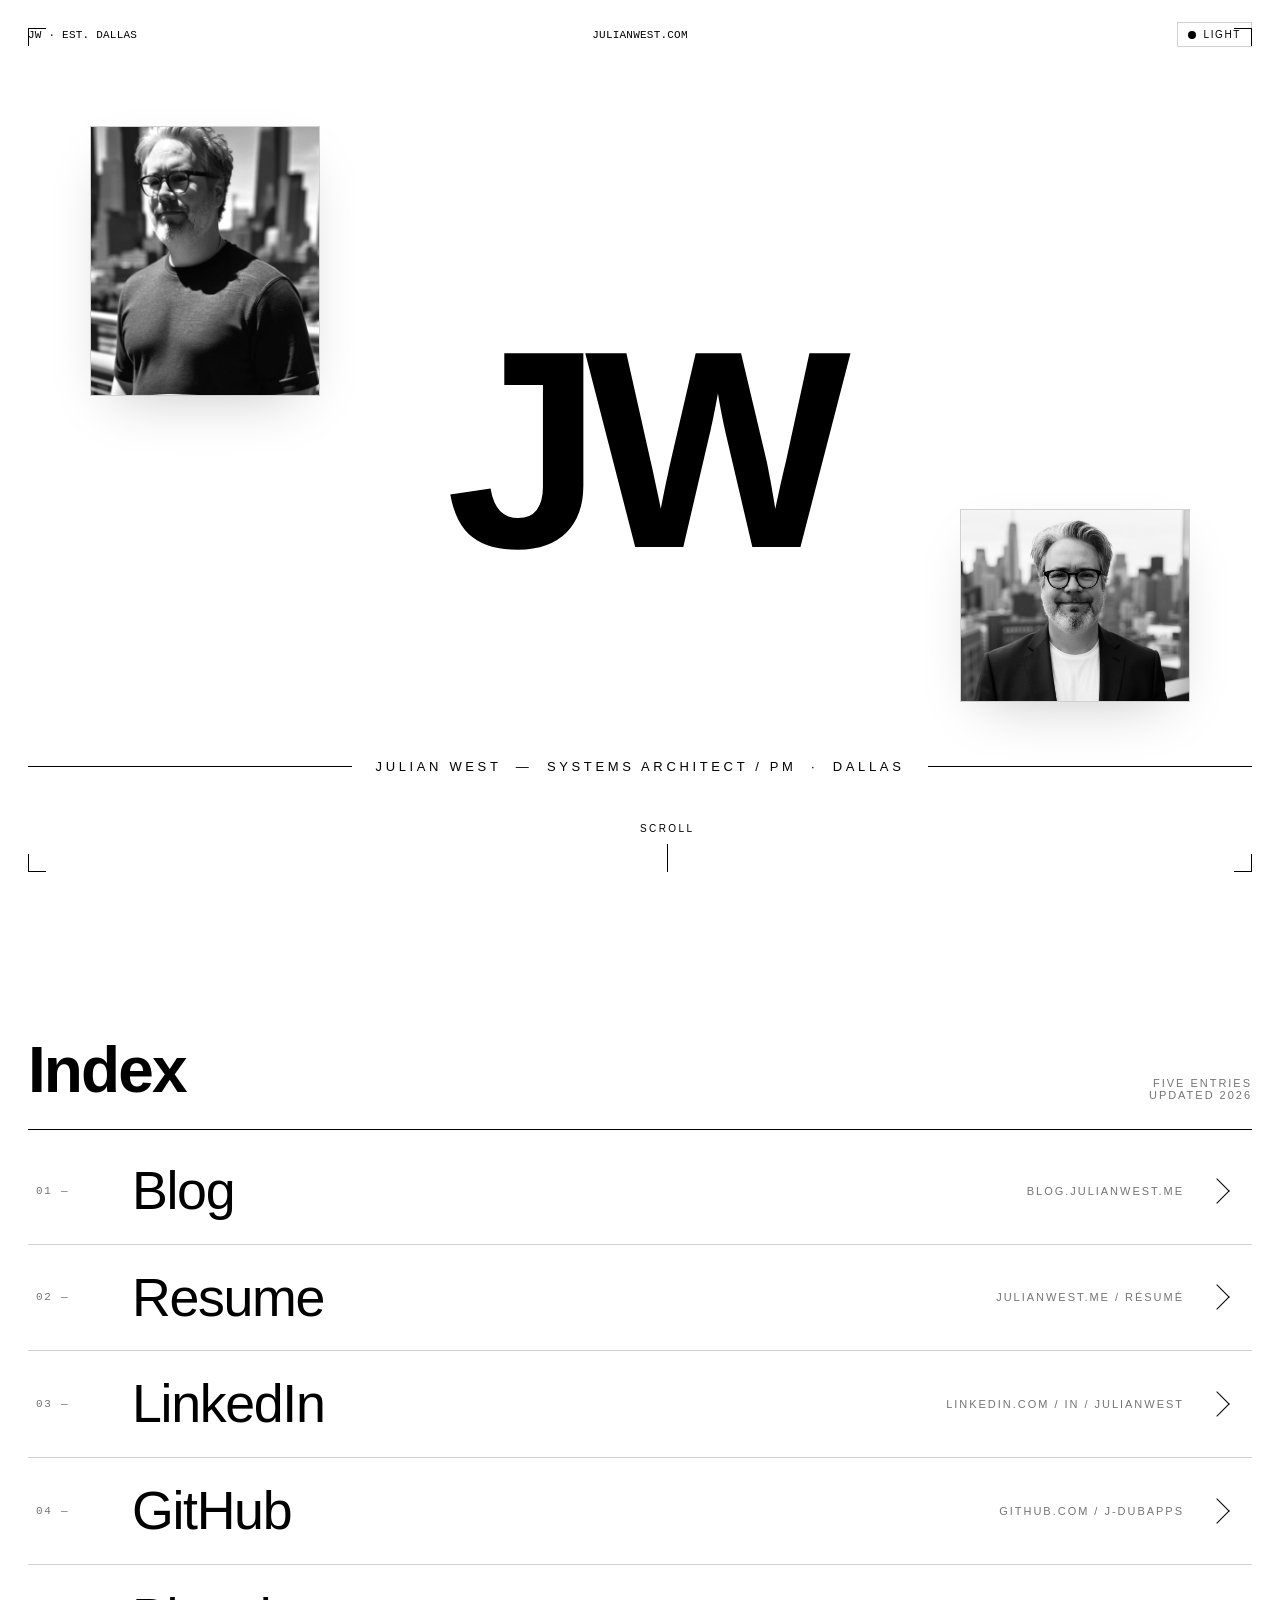
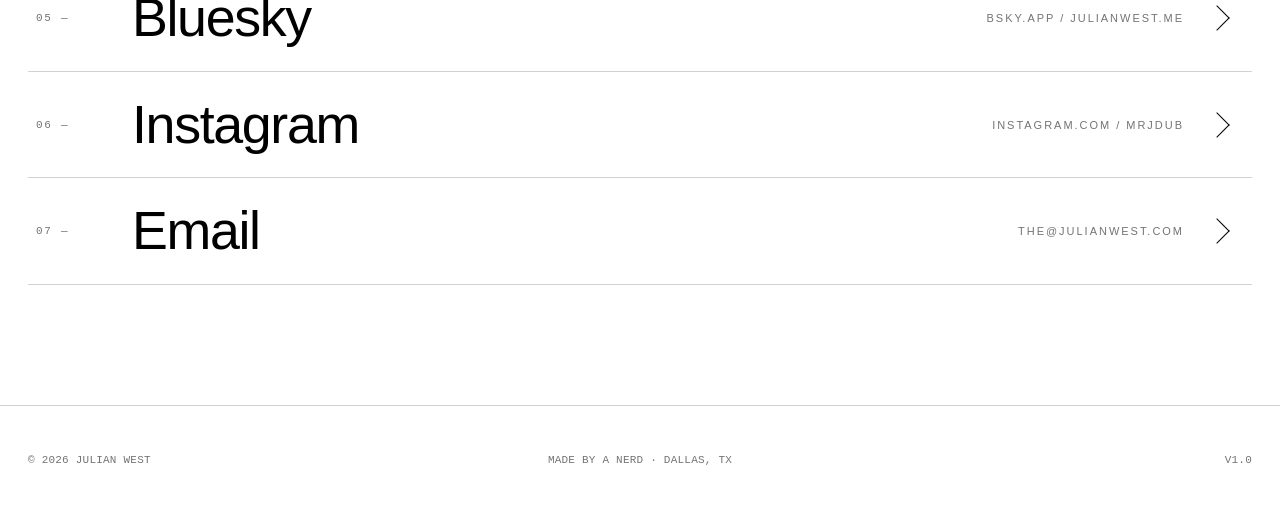
==== commit 2d6306b4: "updates" ====
--- a/index.html
+++ b/index.html
@@ -165,7 +165,7 @@
   </script>
 
   <script type="__bundler/manifest">
-{"cb71ddb1-ff59-453d-b4d2-7d8908ee2576":{"mime":"image/jpeg","compressed":false,"data":"/9j/[base64]/[base64]/PgD/[base64]/[base64]////7tYWVogAAAAAAAASr8AALE3AAAKuVhZWiAAAAAAAAAoOAAAEQsAAMi5cGFyYQAAAAAAAwAAAAJmZgAA8qcAAA1ZAAAT0AAACltzZjMyAAAAAAABDEIAAAXe///zJgAAB5MAAP2Q///7ov///aMAAAPcAADAbv/bAIQAAgICAgICAwICAwQDAwMEBQQEBAQFBwUFBQUFBwgHBwcHBwcICAgICAgICAoKCgoKCgsLCwsLDQ0NDQ0NDQ0NDQECAgIDAwMGAwMGDQkHCQ0NDQ0NDQ0NDQ0NDQ0NDQ0NDQ0NDQ0NDQ0NDQ0NDQ0NDQ0NDQ0NDQ0NDQ0NDQ0NDQ0N/90ABAA4/8AAEQgC4QNyAwEiAAIRAQMRAf/[base64]/j5+v/aAAwDAQACEQMRAD8A/crcKNwqGigCbcKNwFQ0UATbh2ozUNFAE2aM1DRQBNmjIqCjIoAnyKTdUWaKAJQRTsioKUHFAE3FHFRA0Zx1oAl4oqLd6UBqAJScUA1HuoDUAS5xShqiDUbh3oAlz2qCY8Cn5qtO3y0AUiwpVYZ4qmxweKWNvmoA6CJvlqbIqpbn5asUAPz6UcUyigB/ejvTKKAJOlHWmZpKAJKKQEYpuaAH0UzNGaAH0UzNGaAH0UzNGaAH0U0Gl9qAFopKO4oAWiik7UALRSDpR0oAWk6c0m6kzQA7IpuaTjFFAD6XFR0UAPxS1H0ozQA+jim5pKAH8ClzUdFAElFMzRmgB9FMzS5/[base64]//Q/[base64]/AAFADqQHNIGz+FNz8xNAEtFR5J9qSgCSjOKbjHSnAg9KADNLRRQAUv04pKKAFyO9GR2pKKAFHFGaSkoAdmj3FJRQA7NKDTKKAH5pPxptFADqM02jOKAH8U0mkBBooABS/WkpKAF49qOKKKACiiigAo6ds0UUAH4YoopKAHZpKKKAHZ70vtTKUUAPpPam0UAOopozRn0oAdRTKKAH0o4pgpRQA/PpSU3OKTJoAkzS5zTBS0AY1+flb6V474oYYIFevaieDivGPE55b8aAOesj+7WtYHFY1mf3a1qggCgCeio80UAf/[base64]/GkJ5pMn8BQA6lNQF0XknnsKrPdxgkNuIX0wOPzFAF3enrz+lAb8celY51eCbMUJAwOWHYfyFRNrENvgKkkzNwAi5H58L+JIoA3ep4BzTVcAc8Yxx7cdq5o6tdXWRCTH2xEok29PvSf6tT7fNWJe+JLe0D75o32htx3khNo/jKgKg9SfwoA75mYkBQM+56D6ClKgj5s/wCfpXz1cfGq1uJ5NI8NJ/at3An737N/qogADuaR8RgfVsnoOleHfEX48ar4ZlEGq+JLSyu3Axp2nrHLdLkjlzchSARyv7tV7ZwQaAPvIlV6Pj2Y0zzMe49Rx/Svx51j9o/xNfMPsGq3Nu8bbWN3rTRB8DnYllFIOo7n2BOedjQv2mPHNo4W11mygkHA36nLd8fLu3efbyj73GMbgP7oIyAfrqGzwRinnHFfBPh79rO4f7Jaa5BEJZ22idEkiiwpC/60RPFluytGuexHb6N8KfGfRfEk4tXtbmA9p1VJYCB1O+GSUAfXFAHtCehp5rNs9Ss76NZLOVJkx1Q9Pwq75gwG7euf6UATClqMNu/zijcPX9aAJKSmBvajOf8A61AElFIKWgAooooAKKKKACkpaKACiiigAooooASlopO9AC0UUUAJS0UUAFFFFABRRRQAUUUUAFFJRQAtFFFAC0lFFABSmkooABilNJRwKACijjtRQAUUUlADxS9qaKX9KAMLUuENeK+KD96vZtSPyn6V4j4pblqAMW0P7sVoA8VlWh/dLWivagC1uo3VBRQB/9L9w8UYqXaO1N20AR4AowD0p5X3xSY7UAN20gFPooAbto206igBMUYFOH0ox7YoAbtpNuKk6YFH4UAR4ptSUmKAGUUpHpRg0AJRRiigAopKWgAqCZlA5qx9Kp3Jwv4UAc5qFwEUmvGfFniIWcTktjAr07WpNqH8a+S/ijdukL7SRx2oA5zU/Hmy4+RzjmptP+I0QkAZwOnevAZmeQ7mPX1qiwfOFP5UAfoR4S8VJfIpVuPrXs+m3fmKua+F/hbfSKixkk9O9fYWgz7ok/CgD1G3bI4q5WVZtkD6VpCgCSjpTM0ZoAkyaAaaCKMigBwOBS5AqMn0oBoAlDelGQKjFLQA7cKM02igB4OO9G9KiPTj0pd20YGT+GaAJNwPABpMn04pm9eOR9KqSXaD7gL4wCqqS3PTp04oAv5x1zUckiIMk4rkdR1ySO5jtEikiErqiPg56ZOR0AXgVxup+K/sE0b3MMlxDKjtG0Z+T92cNycfNjovX0oA9SN+rP5duQzjjnoKrXWpw2qH7RMpYAnag5wK89sddnvDbxwMY4rjd8+Nm1QgJ/HJA3e2BWppUUeowSXSKFhnc+Xn/loif8tDjAweSo/uigDSGrPdw/a7aHbbr9+aRsIMcHYeFPPB5wMcGsSfVb4yJY2MkJmkfaiIPNIB6EscD05CkKM/jJr2rR2kIs5Tlh+7traKPdJvbGGPBG704G3g5xVzw9paaVEsyjF/cpl3c7jHH0yzH7xP/wCrAoA0beyu7eNhcyrJdbRu3f6iDPcjgMx2/wDAfbvm31/awGRILkXNxGod2mYM2G+UCOPAUEnCjgdR0zXG+KvFYup5NNs7zyorNHkuLmXlQkXJZuAFAHTHPGK4TU/Ej26WthZb7V5f3EDyriTMZ/fSyehQMUTP8WepagDS8ReNDaQyXWs3vk24kMKW1qxzK+RtUSheg6sVxxx6g+A674lfx1f3Xh+3nCW8Cpc37lSLeytVIdAYlODJOUBCvltgwwAJFeLeLfiQmo+IZLOxaSdLG6SKCHO55EKnZ8vIDyORIzMc4b0rmfiXrf8AwjHgx/CNpe7b7Wr8C/vB8s080mHH3M4KQrtTJ+XPqRgAi8dftBjVb5fh74Bnm07To1kMs1rHvmbyt3mSNIQrA8EvJnd2HzEmvH5V8G+FdMh1/wAeXU1zb3jloLfZKM7sZl4xNhRsX5fmLHG5ByeR8PalBpeladqGn2bBJpYICzAP58klxIrIVBAKqtspbdncFPQcHwT4ueKNU8WeKobN7gS2lhBHA7I25XMLNvkdMkBnkLD5uQm0DAxQB1+q/GfWdTaDT/BPhrR9OViiq9jAbq5lZRjJecSzLuBGQRxgY6VDqOs+IrSyEHiq1GozwOGnhJ+zQxlTzG6xuqs3qdpx6juzwSLTwrpbeIY/NErRLMwhJSKNAz/KSMFmkZADn5dm7148u1bV/Euvysy3tzdXV5f5WOP93GpAO8KnAAyVIwOBkcZzQB6/pHjCSy0+9i07w7ZQTSxeY0kV8UOMrt8tY44x5g4HBJwa9f8AB/xB+I9reWek2eo3jW87rH9hkD3M6bcCU4d0BwBhRjJK8YPFeK/DH4S+LfEV40rqWiV3YxfulBO0jO+fy4tu0HzPnIVMk5UkH9JvBf7Ol7oh0+bxF4ggW4NnGkuJbi5vE+Y7WjSCOLYiAYXaeAADIRwADc8C+MfiJpWsSKtxNC1nK0UmRcPYkMqyR5UgSRMYvumLJ/vLjg/Yngr4sXeuagunMkc8ypmW38xftcHAO/[base64]/DtVvOPpQA/pS5/CowaXj1oAfkUbqZTs0ALuoB7U2kzQA8NS7qZkCkyKAH5pcj1qM/Sm5oAm3DtSbhTM0m6gCUHNGRUWSKM0ASZ9KP0qPNJQBNmjIqEcUvOf8KAJfTAoB561HnFLuH+f/10AS0nFRbhTs/hQBJRUYal3UAPopm4daTNAElFNz6UZ/CgBaWm596TcO1AD6KZntSZzzQA48UZFR5FJmgCTdRmo8/hRmgCbijioc0oagCXpR2poNGeM0Ac/qZ+Q/SvDfFL/M1e2am3yEe1eF+K2+ZucUAZdof3a1pqayLT/Vr9K016CgCxxRxUNFAH/9P9y6MCm+tJQA7HcUhHGTQfQU0nFAAQKaRQTnpSUAFKMUlFADhjpR07U2lzQA7FJwPrSZpKADrRR0ooAKKdgYptACUm2nUmKAGUU/GKT6UAJg4rPvDxV89Kyb0/ITQBwWvPtjf2r5G+JrxsrKfT6V9U+I5NkTY96+PviTNmQjuO1AHjjxpgAAdKh8kA/hTmbOPpUkXLAYoA9Z+HP7q4C19keHDmJK+MvARK34A9K+xfDTHyUoA9WsSMD6VsduKxLH7i/StsdKACjtS4pQBQAACg0oGKMZoAZQOKdgDtTeKAFzxSg02jjvxQA4GmO4QbiP8ACmMenr27Vj3+oQ2WJJAZDjhE5/w496ANhpFXlmA7DiuO1zxtZaY/2W1Bnnx0Ug7fqMgZrk9U8WX9zI0NtNb2gbgNIDI2B6KABn061FpsmoXCAzut+isxPmRomWH8Q2r2xwM0AWoPGN9M4dseXOM4dNqjBHyjGMk465wPStqx1yO9U/ZZ9hjch/lURjbjAHH3SpGPyqRXS6t41iQARN5aZGBnjJ24Hp6VFbWMSG7HQNGse0YwM4Bx6fdH5UAT6hHeXtrbwCdkuYpWczou0tFuVscY5KnGaw9X0631KK10ubJjEqXBbncWjkOOevfH+6K6u9djZxXKYDpFj5jgbtuV9O/FYWmyC4uUuSQ4kiba2fuFmAwPwXigCndaXLNJDZQ4WJpSZVwNxti+Wz06jYo4roXltdPtJZyoWGFAQg+78v3Vx35GR/hVSME3lxeKA2FhB+mWPQdulY/inU10+OJACwQrGcfwmVgoIGMcDnnoKAE0CzluJjqd9zfS/uxwcKM7gir/AAgEgOw67e2eM74keJ7jw1oF8tjtNx5flxs52/vPlSMZ4UDcwPpjH0rpLO4Fnp81ym5jbQb1du5fI6AY6qenbpXy18Ydba5tls7t3W3Er3ErFsL5dqBIB1BxkAAe1AFqy1BobLT7K+z595K011z92C1baATxwWUk575r55+InjnUYBrniq52raNGlrbQn5GW3gYRxpnorSNIZXI67Qp4zXf6/dtLomqyWo8t7PR7azeVlIaW4nRZiVb2Mzc+9fK3xdvZb3wFJavdpEryExqAQ++1UTT8EBdhUcY9KAOQ+Btyb/x34w1SFzfNpkyGCQ/vGlZlWCEtn+HbEzeuMkUnii7l8S+MtD02HMkNrIkkl2OH82O+8qUn/aMLxN7AjFWPgbaWcvhrxDqGmstjNqV1Ckb/ADEn7JZXAyOvVuf5YrD8KX0c3iW4urJ0QNLIY4mVi3myLb4fqQQxhAFAHkHi3xING8FW1np2E/szVZbdJQNrt5sUsjdOMK0rKCMdDjrx4yLvSdOW1sLbMsmr3CyTy3C4OxsbU/Nv5VvazNJe2FpCX3rca5Jntjajkn/gXnfoK8a1DUJG8Q229iY7OWLAJ4Aj2dPwSgD3DTdWuPEBj0qONcS+Y7IoB+Vt5TAAHKAcenQV9OfC34Z+EpdP0mR1S/1LUZpYreAA48zEaMpC/NJsAZsZRAqEswGVr5R+FQKeMBbJy8d3bQcnAQDbE/TsGPX2HFfpd8MLCw8L22o+M50WO3t7H+ytPWVBgrtW41C4B5UqZCUjJ/ukfMoxQB7v4Z/sHwFAt3dWkEeqlGEcpAIjkiHzhXcFEJGHPkx/IvV2PXxb4j/HjTlt5jcFodLuHG8y8yMyruztkfdcsQFX5yiAdjjnyHx38Wbi30h77UZ2N9qTF4LbrClquWHmb+X83yUiGeAueCCFPwJqniPVfF+vG1sZ5b28uJMy3DfMMR8kxgj5UA7/AKAcUAfYV9+0D4g8SXc1t4Nt4LexjG1bq5Aa5EaKBGFJUCPaSuRGijAwOK5JfEvjzV9UOm3PiidmgDoYhLc3UigD+AS/alKDOCVAQAZJUV47/wAJPpng7SINH0wGS5kBWQx7Uef5V5abgpCG+6Bh25OUXKn6V+HXwX8Z/EA2UB0eGKNyJpReLMILdGbaktzISgBlVcxwsHkwoIVVbJALfh3xB4wsPITRtSN9cM+AYrqCYrtxuBiCFdw4yFZ2/wBlTX1boPjjxfbGFtSkFhfhCJ7b7fE4OMYzCp3Qtt5O6PjoCK6vSvg38OvhxYD/[base64]/HpWqCCoI5HqOlfL/w0+N/hvxfB9k1eSOF2UeVKJFMZ3bcKW4UEggjcAeo9M+6xR3Nj+909vMiPOzt+Cnt64wR2FAHWUVQs72K6jH8L9So5AA49jweKvZ7Y7UALRSdelJnFADqKaTikzQA+im5ptAElFMJoFAD6KaKdQAUUlJnpQA6iiigAooooAKKKKACkpajoAkopuaTtxQA+lyaYaTtQA/JopDxTc9KAH0Ug60UALR0pv0pOaAHZFLTMUoFADqKKKACpCRtqOnH7poA5rVcbWx6V4P4qb5zXumqf6s/jXgnik/vD9aAKtqR5aj2q+prLteI1A6YFaI4HSgCxRUOT70ZPvQB/9T9x/pRkUyk6UAOzSUnYDvSZxQA6imZozQA+imZozQA6jIpmaKAH/0o4pufakoAk6UUwUUAPopuaAaAHUUgNLQAUUUUANPSsO+OFrcbpWDffdNAHl3iZgIWr42+IEha6YMc8mvsLxRnZ+NfG/jg7r58+poA8uParVsp3D2qma0rEZYfUUAeoeCht1BcelfYHhr/AFKV8heEtqX6V9e+GD+5jPFAHqliMqv0rbRTisWxHAreTgZoATaaULUoGKMCgBm30pNvpUvFFAEO0dqbtzyP1qxTCCDkUAQkcdqrzyrCPmyCenH8hUt3cx2sLTMcbR6flxXByXN/qxcQztb2wynm7cM5BAO3cB6Y4A9qAOgmvJmBEabz0wD/APqA4/[base64]/e4ZMc5GAwx9cfnXlMXiZba7ZDkIJrZUfHLJO2R7YUjHXjNbEHiSGAxRzyCIPjEhOFBLcAd89AB70AdtLcJNasWxtkdQDnhSox/MY+hqlaH7HBZkYWTJicD+F/M6fkGrB+0m4WS1Lgx3YLDaeVkb+7joD94fSn2epR31mysVVmyNwOAk8Zx83/AunbFAHQaeSpvFl+UvIehwAFGP5gVw/jOSaGXEeNzXFs4C9grgFhx0K4z7ZrrF1BAsF2Fxvyk/+w4GD9c8+2KyPFVhBqdrEYiwnTbtxkcxMHCkdOmR9DQBfuZNun3drEpChIvvnj9ztb9R0r40+N1yZtEnRMLL5S2uN5BYxynfzjo4Tg9a+o11Z2fypCFD/JG2cA8Haf8AgQwPrxXgHxN083g+xlQwPnxCRscSvseE7ehDMm30w9AHnep35i8L6pczPvLyaft5/wCWcjRpnB6ACI/hmvBPjdpdnp+k6LZ2I8yK9sFgu5GTzFijv1khMwz0dGkVQTwTwMZFe86lBDc+ArcygB47mKO5bIDiJSCh+vzHGfevm/4xXFxFb6c4cy2sKW0N78x5tJPL3jA4+WaOKRc9CB75AON+DixaB4VSwnXN1ZtHMUYEL5okulfnv8kqj6GuG8K3UGneL7q2kAin+2WafKSebWSYEY/2jGDj0r0G132/hnUIYW3zW+ozQPkYIhvomkgIwc7d9sAvHG4Y9B4Ze67BB8RV1dEEdvcSWl83G1QRNKsmPT/X59uPSgDzG5C2WrXmgMAk+m+JvLUHlBG7GLP4BFrw/UgRdXb7QCoVDx/Ez57e1e7/ABAsjb+KNSvozuk1J7bUNpOWRnKbxnocSAj6V4ZrUcg1DULaPI3lMA+qyEIfr0+lAH1J8AfD9tqXivUb+7A8lfsDTM/3Y2nkQuFPQP5Yl219ffFTxKZfB+n6RbsUm1cxpcQouNiXzJIEiJB2gKij5cHYfc18w6VEvh/wz4Thh2/8T6SPUbx8YO6WLZEhb0VJQFB4+Y16j8bL1YZb+4ldjHbpcx22G+Xy7i4SyhcAcKyQ7tp4xQB8qfH3xhPf6xF9nAjWHdZ28aHKxpbAJlec8tkg9MYxWD8NPDOo/wBiX3iWKM+VaIyhtvDyP+7hQH7u7e28A/3PbB5P4hztrHjOZgcjeSFAyAZG3fKPxGOnAAxX2to2maF8PvCVvouoKfNtBbyy+TJjZqCp5kkhK5ysC5VV7sM5GSaAOq+CXwR8LaPfWmq+N4zqGvhcW+nwlHitpYyN8szSho2lR8BVUMqODvJI2D3r4wftT6L8MIp/DXhd4klsoTAxG4w2zYBCKpJMsjdxwFxgtnOfmu68b3mjaH/abKLCO5iV5LePKvHYKcrEN3zB53O0NnIQHHXB+DvFfiB/FfiGfUbhwYlx5aJgINyqdgHTCdCR0UYAJxQB6xrvxK8bfEG9kudV1K5FuGWX9/K8cQ3dCFj2qOOc4JA+76HM0k2OozSedJI8SHc88k5tgQRgBBzz3BYnHoK87sob1tkhhDQRH91Ci7RJIe5Xq3B6kZ28DHSukbwp4tulRXj2wRcKrEQ28ZIBwocxjd64yfUmgD1LT5NBtmW5i1kK2/ev2e5n3IVOQGYFiTnjleexr1PRviJ4atTA02rXZ2crG5hmjDdD0ijcZXHUEkD8B802fw38XXJVbERzMQdqJcwq2Po0v9K17bwf4y0yEi70q6jQHl2EUsWB/ubhg++B70Aff3gTxT4Zv7mG400wxSzEKPI/dE9ASsTHyi3IJ2ntheNuPtX4bfGDUNACWhuP7V0xflaIttu4CcYAV2OQB2OMdiOAfx4+H9zpctyYIJDYTTErPCvKHAyN0P3+gH3c+wxX1D4M+IFzbzpp2rP5nlkLHK/z7o+NjRzLgsnA4yMc42t8jAH7S2Wo2niG2i1/w7Ohk6smcIxAx8wAyGBxnuBx0JFdbZXiXkPmKCjKdjxtwyMOoI/l2K4I4NfnR8M/iTP4Zu3kWZ5YpAm7c+5AuBt3HoFOeH/gwQfl3BPuPw54ksPEVpH4g0aQSAgxXCd8RnG3B/jjbp9SO4wAegjmkH0pkTrIiyIcggYxUnWgBDSU7aKNooAbSjHenYpMe1ADfpSjilxRj0oAPpR9KPwoC0AJzQKCMUUAOpeKbx6UZHagB1FN+lHegB1J0paTHpQAZppxSe1FABRRRQAUU4Clx/kUAIOaXFAGKUDPSgBKKkC8Uu2gCPFFS7aTHr/n9KAGAZ6UbT/n/wDVUigf5/8A1CnYFAEO2jbipsCjAoAiC05lAX8KeBTX+6fpQByeq/6s/jXgPig4lxXv2r/cNfP3igEyH/eoAq2+Ni49K01+7WZbAhFHtWoowv4UANop+BRgUAf/1f3ByKCRQRijFACZzRS7TSUAFFGKMYoAKKKKACijHpSYoAWiijHpQAUUYooAKBxRSjFACdKctHuKUUALRRRQAxulYN90Nbz9MVz18TtNAHlHigjyW/Gvjbxow+2yfjX2H4pOIG/GvjLxg2b6QfWgDzljzwK2NOxkZFYX/LQj3re0scj60AeneGsLdqRx0r618Kt+5SvkrQPluYvqK+q/Cb/uk9hQB7JYN8o+ldDERtxXMac3yLXRRMNtAFnijNRbvSjcaAJc0VFuNG7/ACKAJagkmVMk8cHnpinMwCZ9q4u8uZ9WuJrS1ytnbNslk/56SHH7tfYd6AMjX/EMMyuFlKRAhAyNgfN/X6dumKpWLf2iA+1xGWHlruPPTr0wBjp0rGvJ7S7vRHDtEFruVcDKNtwrMo7tjIHovNddpOIbJXRGDkY5G0L9cY4oA0M2tgwhePLgZKqvGD+fH61zepeKtItne3kMSS7eUVNxA7bsdvbg1BrWtpbP5EbNKx4k8sHZ7AH/AAVv8POrvVy6E3TrbYLIsPm8KO/yrnb+IBFAFvV/EOnzDEMYBj3MDnb046jP0wR2rx7W75rm6a/[base64]/[base64]/8ArVl3+m3M58+CQ72QJLC4+WUAD6qcdOOCB0HYA8GvtQdYbtbyXzrS8XiZUwpaA5j3J0TcMg+vbivC9Wjj1Sw/4RfXF+0S2DLBEHcs9zabh5b5UbSUQlcg5XA6jp9a/wDCGXNu6m0WVDIR8mcYAxjYTwOemeV6dDXF6r8OYJZke2Hl3EaZOVCI6kYJA4xuHYdP4aAPka70+/[base64]/wFSCPyxxXjPjr4PT3AuLvRSOY8eWcBSNwIH5CgCn4n8Swyw6DBB/qdJsdChCn5VWTEXmLheMARlPWr3xx1xrldQdH3hLgw4ycYS4n4PcYcDp2NcjrGg6pbR3sFxAfMItpA2MqWUsWxx/tCp/G0M2qzT/AGk7TOZJ8NnDncG/Qgn8aAPMtFsln+IKX95tCRT+YgY4z5G2XOO4wgH/AALHSvbfHGotpt6YXO5IYm3DH32dSE3D/dKnPoPevK7CyzcwMfkmliCZBJ2rsUH6ccfTitvx1ffadeM0JEvmuhUdv3MKH/x75VoAreKfELS6JqGmQSNNteDMnXe6xRpn0BMmT7dq8f03SJNTuY7G1KRjy2LNn7vOC3tnGR6LjoM11Nydk09q7FkdypZRywjGxMfXGfxpujRRW3kxznyvOyW90iGT0+n6UAdtda3pvhvR4LDSVEcgj3TsflmmyB95x8wjCDO0HgcE5OK8on1TVtRd7i4n8mMk/PIeeMfdQdsdOParOt3jXF0t1JucOC4STBA3nIJHfAHSuTa4/fl7nMjsCFAOeSPl/p+PtQB00GsCwbdHrF1gH5kC/e/Urx9K7XR/iVexSJ9n1Tc33RHcx5Uj0+7gfXgfSvEZH8pyhzLsHQMAuF46/wBKnjdXH72OKPABG3734YJP5/gRQB9bxazoniNorq9jGmX8Z+S9gJ8v5sE7+enoGzwPlbsfRtG8RX9tNLpmpW4a6jTzSFUlZ41GDImRjLfxZxzzXxXpOuSW0ipbP5T7dqkc9/Yrkemc/WvffCniwOtvZ6goBt2LqxXhUZQrYHBKso5UcYORQB9e+APFtx/ag8LTXG/zYPM0yebJBRhkxuO3K4I6cPnHSvr34T+M9c8MarehMpZw3ET31jLvM0EYJDvEQcMsZZd+QSY29AMfmprGnXB0Sw8Q6RJ/qJ2a2kG4yJIQJDHlfvFJEyhHLklRycV9jeCPHcfiHwzp/iogR3tnFD5p6pIqfunzk7W2lkU+xRsbXbIB+tXh7Ure8tRLC2VfaV7jc3932bqK6gBcV8i/s9+LZZb288J6grqCHmtjJxhU2b489TnekiHur/7NfXUXTPrz6fpQAvFG3/Ip4FO+tAEW31o2+lSYHFGKAItuKTHtUu2k20ARYFLUm0UbfSgCOkqTbSYNADOaOe9O20YNADaKXFLtNACUUu0/5/8A1UbfWgBhpMVJtpQuKAGbcijbUtFAEYFP29KXFHFADQMU4D0pe3NJ06UAPpcelJ6UUALjFFJ0ooAWik6UuQKACiiigBKRulOqN/u0Aclq/wBw14D4k/4+Me9e+6ycI2K8D18Zu+fWgCG3T5QTWiI847Cq9soCrnPQVpKoxigCPyh60eUPWp/L9hR5fsKAP//W/[base64]/AK2TEMI/25MKPy6/hXM+IVfRvDtpothxNMTl+rZI5c/icmtXxAq3F9psOcYnD47cf5Fch4zv421qOMOVARYl79c9B3P+FAFazgWKyhggBDOm0yHGQmRzng5cc8e3pRe6jJJD5Vu+2JQA38IxwDjP9f8A61Z2palHb7YHXblQAmeWC8c46AMP6DiuL1zxA0cLXEgAiVT5aZEa8jg/[base64]/3tiqNox/Dk5AxkZ5rp/Gms30FrLCJndLstGERMCJeNzKpxjOAu4c/eGa+StUtr+JpEikjmtedkc0QzggnnI68d8H3oA9j0jxHqNxcxi4mJs34iuIyd0QU528AqduB2Ix2Fe96Tr+uTSRyrewXkpCCMBlVpI+u2RWGCTzhhuYHr0r4V0rxPpK6ZJa6h5unKX2ebF+9h3eqEEMvI+6ciuw8H+IPD6aqlvOsN2gDGNrp5YocN/uSNkD0Xp+lAH6TaMLC4nlY6bPb3ioTKbG7jCHfyZFjMinIPHAHpWjHr9sZfL1t7O7LbY1F/axC4VkG1fnLqGzjsXIPfqK+NbfxvpHiTULbT/[base64]/LoPyoA+Rta+HpjkV4sheOvUY6YHauF1XwQsfmfu8FR6dfSvr/UdPMuSgyV/DiuE1HTkB8sxjLA8noAO9AHx3d+BI7sHzoS4HA3CuB1v4drMy/JtVcjJHTP6V9pPpKpldmMfd3VzOo6FFL1Rc9elAHwTrvgK40gfbbSIOIxsDY7HjPpXjevaZN/aBm2fu9qxRsOm7oW4/Cv0Y1HQY3BgdRsPG3GRj0x0ryDxF8N7a53ywwiJCMBV+6PwoA+Cbu1dL2UI37rf5YIwdpUYyB6jqKYqSGYSBdu0eWuOqBRjH1I2gV7/rnwwnty09vFhoyx49T3+teTXehT2Eh8xGxn6cnGT+goA8xvcXckyv8oUhcLz8o5I9vu4Fc1JIyYMQAZsn3APH6Y/Wu51S08nzAq4EjMeeACRiuCvGVTLGG4VQAccHbigC9LEn2R2GzzEEeSTwCcgkfy9qzrVkTBQFmHRm4XPH8vSrdhKkyLFIRhhsO48YHy5/ACsaR5oJ3SUDchKYxwCOOg46igDrLFYZnHmyqCT0jj/w29vT8q7vSJJLS4SaxnZkUHORuUADurMRwB1A49u3kkM0j3AT5ioIwmeMHBrr7acYQ7ihVAxJOeAcfN7Ajr1AoA+1PA2vWlzp8vh3VQkVtfj92QGZba4Xncv+6FDrxwFYc16f8IVk0i51bwZqp/0UtKV5CZjudoVl7bQ+1gfRsDoMfH3hDUmvLKe0dwt5bmK5t5dxO8IRz1ySuBjHOPbNfRPhLxC17rNhewJ/pMgS2uIlPymGZzEDz3RtoJ7bc0AfYHw38Xa19s0vULFJBqejy/ZFjyVMktmGRoTnqtxCNozjDKeVXr+o/gjxZY+MPDlpr2nHck6fMpG1kcdVdTyrDgEflkV+Q2kXzWd9dPanyZvPguUkLHIkZcMy/wDA0z/wLHevdPgx8ZNZ8IavY6Z4mV49I17UJIdI1SECWG3KuVbTb5Q33oZWQwuB/qmPzADAAP04RwflxT6z7K6ivbaK4Ta6uo2shyjD1B96vAY6flQA6lpvQUmaAH0lFLQA3vR09qdTelABmjigcUUAJilPGKKbQAUUUUAJS4/SikoAWikpaACiiigBRR3pOKBxz39KAFFH16UdqSgBwNBpoFKcf/qoAAcU4Ypgx2pehoAdRigUtABTe9LScUAApj8JUlRSfdoA47Wj8h+leGa2M3f417jrP+rP4/0rxTVk3XfTvQBLbJ8q/StFU9KSCLCrxjiroioAr7R6UbV9KteVR5VAH//X/dPbjrRgVLRQBFt/z/kU0ip6TFAEQAPSkIxUu2om4oASmFwO9VpZgo4rKlvwh5oA3d6+tLuHr/n8q5n+00HQ0o1RPWgDpQVp2RXNjU19farsd4G6UAbFLj0qtHKGxzVpefbigBtFPxgYpvSgBKKUUoxQA3tVSR9vFW2rFun2igCleXQQZzXC6jq6oCM+o61a13URBEzZxgV4LqnicGZ0DdG9aANTxTqqPEwz2xXyd4jfM0r9ua9f1fVzKpG7tXiuuNu3H60Aefk/vK7DRicY9q4s/wCsrstF7fSgD1LRT+8Q19MeDGzGv0r5o0YAYJ/Svo7wS42KPagD3nTvuLXTQjgYrmNNxsX6V1UGMcelAE2P5UhX0FS8d/Sk46CgCPbUUhCjrjtVjtTGxjc3cfTFAHB+JJ4rfN1IAq2qOx55x0GPwx+FeUtdpPO2pXgJbaHk+XmJW+7GuO/A6euBxXofjx/9GeOBOwYgD7xBwo9uTXj0+R5VrkBcbnxyXkyMj6DAH19hQAlxcJtmll5kkG5gueFHCoCBn5VA6YBPHTNeT3Lwa5JNJfTTpGzsBbw4ZtiDoAOBz8vGTnpk8V3Gr3dq80djG8cITBZ9wAIB5698EY/+vWTq2pRaTbwafpywW8kq7pnkA3W8H3d7gg4kP8OcYbIAyTgA5GeGw0SF52Mgji5MZkZpC38Jc8/3en6V594v1cWen2s91EBNqzAQeaA4VEAVOOu3n5fY16dbWsWuC2higWG2KZ/eASO2QOdvTJX5s46dcV4n44uLjxL4i8jzl8m1tvs/lA7o7QMxQkdt3KrkZ6HBoA+S/iJq0jTRQNAl7EsfnSyf6nDPhxtwSO4529BXzBeeIbS8uXsoF80s3ET/ADoOc5Qn5s9ug9q9n+Nfil9V1WfStP2taNIx8tcpjGMFgMDj+FRkKPyHzFfW72UJKKsbeZ96SQZ3f7PKkY+nAoALmzu5L82rhVVwySJKChGOnTj6d67TwD4K1zxnr1poGj5+yjOSvIO/qcYOM8Dp2rF0OPUtZuoNNnuPMkmPlodrOxLcY5APpzk1+q/wI+Etv4VsYbq4t0GpTxqssixhcLx298UAd98I/hDp/hyygBgXeihSSB87cZJ4A7Yr6v0jTVUBAm1QPm9M4HQVFoujpaW6R7cYGW/pXcWVr5m0Lwo9OlAEthYoCpPT2rYaKMtsGePTpUscSLtC4AFMc7WJ7eg6UAQ7PLOR+VQytkgk5HTFE8jnZtByTz7CqEsuXAJ6dhQBFc7v4QP5Vn5z04OMGrkrhsfN7VTaRMZHNAFZwyAsce1Z82z7zc/0q7K2Rn9AKo3CdCnYHpQBk3ZiwCM89K5i/SBo3bbyM4wMk10FxuyGGPu9Kx5YhscuMc8AUAcU9jbvCzKCnyncMYI/DtXLXtjtjzHlhgda9E1FMIDCAOOc9KxysbwfKOh7/doA8U1nS3UiRDt3nHIri7iOZFYSRmPHHr0r3zUrBW+byQ4U56AYz3rgNX08K26PA46etAHiupWcDhsIMnPBFePa54TtboSJ5SjPtX0HqVrLBFIX+fnjb/hXnd9GyHcON2cjtQB8j+IfA6qXRV3dcZ6EV85+JfDVxbSuyxkJnv2+lfodrOnrNETsBA/SvGvE/hSHUYJFZQSq/KcCgD4qtFZHCNyADjt90r1/I0XpRp0LDloot2OOQApP6Zrs/E3hu40yR2VTsI2g49fauBd/mJm4XGxc+g5oA0LW72SqRt9MYx19/pXYWmq2EpCX9sm1jkMuRtJ/P9MV53HvzmJiCeOvGa3LZWcNuOCq4wfrn8vegD3/AMIxaZcyGKx++rKVVT14Hyg8YJGOny46V6joMxS9jQHb9o+1eW+0qB5aCXjHT943C/418yeDrm5sLwo3yo645J46YK46+1fS/hu5F1LZOzqGSbyyRnOXJXfz6qUJ/wBygD6KbWZ5L4XURH+kaWsoEj5i32U2V446xsR9K77xGNV8BeHLjxfpiNdeFbvULS+SNBv+z3WUkkt3XHyhpBHJE3QbGizlsN4HZzy2eoW0chBaGJXQNzlZIwHQ9R99SvtntX0b8O/FdjqOlXPwy8XPnRPEWlTWqs4WTyLmJjHkAZ5BjiZAOd6rgHuAff8A8JdePhzxBD4Zjmefw7r1pHqWiu7F/I83H7pWP8DZUgH7pI9TX1VnPNfCn7PGiz+JvgzpGmXzf8TXwxvtoWDYZTE48vnpyqDGQR0OOK+0tA1P+1tLhu2/1mNkgxjDrwRjtyOR26UAbGOaOBSCloAMg0nAp1R80AO/[base64]//Q/drbRtFPwaTFADMdqTH6VJSUAMqrOeKu4FUrkUAczf3PloTmvJfEni+30okyShPxr0LXCRE2K+HPjfdXqAeRIy+uPrQB7S/xM0/dgzr+DUwfEywzhZ1/Ovz6e81UHmaT8CarnUNXUjZNJ+JNAH6PWvxDs5ZAolU/iK9O0fXEugrBsg9MV+UVlrmtx3COJmO09M/4V9yfC7XLi8s4TMfmAGaAPrizn3gYreibOMVxekyFoxXYQcgUAWvwppxT8cUuKAIyPTFJx6VJt9KNuKAK79OK56/Pyn2FdJIOK5u/X5T9KAPG/GM7LbPivku5u5nvpsk43HvX1f4zX/Rnr5Nnj/06UejmgBszZjB9q4LWTwfxrup8hcY6VwGtfd/OgDgmx5n6V2WiH7vsMVxJz5vWu00T+GgD1nRR8q4r33wRJyleCaMAFXB7V7d4Kb96KAPo/Sm+RfpXXW54/CuM0r7grr7foKAL2eBRSY9KAPWgBeAM1XmOSFz07dqn4qpdFUiaRiMBec+g6/pQB4H8QtekGrmzgk8uCGIiRumGBGWPoADj8a8R1LXriGw+2xxiIuWgtGf7pT+Kdu2BgY9emea534reK9QvfECWmluVt5bhbe9mPP7l/wB7JwPY9OvKiqfiyC//ALMiS3V/teqIbe3t26xacABtAI+WQ9+/PWgDP8MXF3rtnNqTcxpdtEswbaXCt/rVbIwq8kY5B4HSt6+udP8AtEgt40ScsGxI4KqEwrSyphARGoARfmPQcmor/[base64]/s7h6UAfnR4/16zutfvrLRQJJxLJGWbog+6OeAOFAwPu4654rzWG0uIJl/dK/nvsVgOB2OM8Zr0caDYSNJrWpR+RDOWNoCMIzhsEqGy0rY4JOFXp2xXY+AfB8HibXoILO1aV94HmzcnH+yg+7/AJ9KAPfP2X/gp/[base64]/5VD5ikcdVHT0rHuNQjgIUnk9B7UkUpxubGfbPSgC8zs+RghexqKWUcIDwKgMw2sf/AK2PzrOe7BJG7pnOPSgAnOXLBevA54rHZwzOuQW9ulWp7n9wJMj7ucf571gLIrHzUOOnegC5MqFBkcAYOe1YbQHbKqJjOcEcVJdXke7ywx6YP5Vm/blQNuYHb0Htgc/hQBAMFjk71TjHTn3rjtVt7dHZI12Fsk89PpWu+rxTOVbbvY/Kfmxjj1rjvEMvnRspwH5XdxkE8DjPSgDkdZ02RlYQOXxk4xn/ACK4DUdPE9uWKspAPGMcr6V3wv5In+ylt4RfmbG0H04+lVL2NXX92DtI69PSgDxG60qXG9hxivKNeWSzuCpGUP5V9IalZuoCRc56r/WvKPGGhmW2M8Y5xkHtj/EUAfOHinTYL2zZ5FywRsH0r5N1nTGguzHt2n+HP8vSvsq7s5mSQMpynQe1eCeMdE373QZK5agDxRoJYGyOo61rWjgEEZYY2hT2yO309PSprWF2k8nHzEHAIyvHaofKMEjKEOFOcZ6YGcj8BQB3Wn27WvltGfMWXHksOmeB9M+o/wAa9l0XWjpWhLqCRBpYZxJtYnaqoYw6j2KM3514j4fuYzI1rM+IZY/lJ+UeYMBc54AzwSOg5r1DVCz6BJcFDhpJQQOn7yEg9O/AoA+hbud45tMvz8pEYQHbn5xL/gUOOldLa6nLFc6Rdwgq4uZYElgBLxLKqSAbBwSGTIz1Feez3cl54P0++yomhs7OZc/3tu1/qchPyratLySyW2u4ArrFNBMq8/ejlwM47tG236ZoA/Wv9mfxJeXOs6/pl0RJLb3SGcKf3XzojZjGTgKzYAzgKfSvtyzso7UtLbAKLghpFHALH+IfWvx9/Zo+IzaP47tAzkW2rJ5UmcjEwTC+x4UDmv2GtJ4ZbaN4juRlymOm3tQBdHX9PypelVWlC8DNQm5A6mgC/mkNZ/2pfX/P5Ufa1oAv0vSs/wC1LTxcqelAF3nFJUSuKmHNACrTqZ0oyaAH0h4HFApD0oABzS9KRelITQAp7U2ikxQAcUEjrSYAo+npQAZ/yKTNHpSUALnNJjFFFABRRRQAUUUUAFFFFABRRRQAVHL9ypKil+4fpQBxms/cOK8puW/00V6prWQjV5Bct/pgoA6+3YbR9Ku5xjpWRav8o5q+G9KALG//AD/k0b/8/wCTUGW/zj/GjLf5x/jQB//R/eLFJjFPooAjwKTAqTAppoAbgVRuRx07VocYqjcjigDgtbA8ps+lfFnxbhE0wj9WP9K+1Na4jb6dq+Ofiaqm8HH8R/pQB88HR89qrSaMuOV/Ku6Ea7Kpyqn8WKAOH/szy+QuMCvpf4PzNt8o9BgV4RclEHWvbPhBOvmkD1oA+1tF/wBWtdrbjgVxOitmJfoK7a36CgC7gUm30FOooAbt9RRjFMdttU5LhUoAsSlRXN37DYanuL9QOtcbqerIqH5hQBwHjJx9mfmvlK44v5/9419BeL9ZiMTgt2OK+eGkEl07jvQBBcnC8ntXn2st8p/Gu9uR8hArz7W8hSKAOBZh5vFdpobfd+lcIx+ftXa6GfmWgD2bRsbU/wB2vZvBZxPivF9G4jX2FexeDGP2oe1AH0vpP3Bj2rsbdeB9K43SPurXa23QUAXAnFG2pgOntS4oAgxxXBfEfVTong7U71GCukDBQeNxPAX6scD8a9DI/lXlPxMtP7WtrDQsDFzM0jZ6AQpkcf7xFAHxLoTx3nh97i9aYSRapJcswwxmdFQrGBjOCMcEfwiu41eU6j4N0rXHaHzGk/etJlX8xsAjnHCFkz7cdq5FYpNL8SDRmVRqls4a4jZiMkg+Wx9D059DVzx9qyW/hix8PkeVJLdPAXB+7cSurMMYHG0H8qAOE17VINQ061ZMxwQlnbk/cLZXtgE/kAMd68Z8ceMXsNMFtZ8XN8Cu0DcfJhQZ98Dftz3OK7HX9Xji8J3iYKGPfEisM4wu0Y9MAHHpXhiWtx4g8V2NgXcGQxRn+7HDkTMR6Ahfw6UAe4eEbRtD8D6l4vnd/tWqzw6VZr/0wZuQPRvKTOevX0rwLxrFDM8tndXBFvZuZJyijb5s5V3OHI5LFIlA5ALHovP0vqVnHqGmaXoEIATTlUxwAN/x93DKNwPpDAAuT2f1NfKvxAni8ReL73StOCG3s5iJmT5syAZfkcYU5HHTBoA8jg0C91i6l1HVYd6vHGkSZUMqADhOyKo4yBjjIyK+t/gL8OtGtNSN5HErTByTsU7E/wBkM2eO2evpXmfh3w3fancxyzNtjvSpXORLMgIC7BjCIo2genWv0E+FfhO30OxiPlhDtBRMAdlGc9/b2xQB6kLYQ2wAB2xgDNdTpyptRm/Ssq7jX+I8DGB2rbsn2Qho1ztIH8qANh5/3Z/hUdO1V3l+UE8nHrjtU7kuvIzjt2rMn9Ovt6UAU5p3xv8Au9BjIxiqElw5bJO5QMAD3qzLG235h8o6DoPaqEiTALsTO0ctxj6YoApXDmACU/xEAAt06CqlzORjy9pbkAZ6f57VqNDhQkmOOfw+lQNak4JHOCc+lAGG0y7SzAHcMk+nHX/6wpkd3DlSpUkgHHTt61JNaNLIVCblA4A7/wBBVeW2kRjuVQpJK4Gdo7CgCxJPIwBB4xnj/Iqh9sWQtgjKjoMCnSplNg54x+eKzAqRnC4C54AHHPH9KAHyuWjYMT0yB2zWKsnl7wPl5+ma17kNKPkyCV2jB/z6VkSWvzMd5O5cgEjC/T8qAMy6lQSccZ688f54rDuCQjHP4c7fTtXQyW8pAIwxK9DwP09qw7q3yAMgjHOD3oA48tIrMsZwc4Gedw9v88Vz2pSFpUOcGNvxX1xXYahGYnR4QNzpsOzoOP8A61cFerAss1s7/MgBX2Hb8aAKV04kYYkBbIGR3UdunUYx7VBDKkyEBCNnHH94d+1Mit1li/dtu8sliSc45z+eOKtLEyB8Aln656YJ6/UUAYd7EG+4D9/bxjknoRn/ACK5DxBaPFa+TMN2Dsya9HkUuhOM+X8ucEdOh5ArjdRRpbYrNlpA2Wz9fX6UAfOWtWZhusfwNwCB0rxnxHpixTk7AY2yAD6V9GeKLQB+mFGQAOmRXk3im2AtFkx83b0xgcUAfMk+iLbasqKOFfK49Dz/AErP1bSiGM0Q2tFuKt0yAf6AYFetX1ok95aXewhUdFYj0zggCqWp6ZHp2oW0VyP3DeZ16FDg/wAqAPMrFYp0GUUPx06NjnP1PQ16NaXLT6FcxvyrBFwcnEgTZ39ePzrl7rQJNNkurNySYnPzdAEOSpwPXHFSWt//AKDDhsyDLt65QdD7ccUAe3W0rf2Fpdtn5YW+zYznOJ2KfogH0rZs78w29jv6JcmNwv8AGoI2dsdAuP0rhNW1C2s59GsrOQMMNdyLuyqggIv4gKT+NbF3dPHoaxr8kiTLtIbP3MKpz2KjA/CgD6B8EoYdNWaORlk02aACVCPMDvJIFdRnsQmeCQD0r9yPht4jOseE9NvW6S2yFSx+bIGGB/EV+MXw6s9P17wxrc9qTJe22nPI8bAYLxsrLxzu2BTJxtI5AyM1+qPwCmvP+FYaV9tQo7xGeMDkIkh3bfwoA95u78RjII+lc5Pr0cZwzY/GuY8Q6z9ljLFjxkda+bPEfxJNpOyIxJGaAPq8+JIf7/bHWmf8JLD08zGOOtfED/FhwBlj+dVG+LT54Y/nQB91DxJETjePzrdstUWTBB61+f1p8W5XuEjDE7iB1r6f8G+IjqEEUmeoHegD6Ht584xWshyK5DTZWZR+FdXCcgUAWKWkooAXpS9qQfyo4oATpxRS9cU3HNAC0U09fSg0AL8veoyyjuKhkkCg1j3F8sY60AbZlSk85PbiuNl1tE/iFZkniGLqX/WgD0P7RHTftCV5q3iSIcbx+dJ/wkkPHz/rQB6aJlPSnCRfWvN4/EUJON9acGtJIcBqAO3Dg04Vh295vxg1rxuGoAmpRinYz0pQtAEdFTbRSBeeaAIgM0yYYXFWAMDpUM/3OlAHCa1/qzj0rxm7b/Txz3r2TXsBCfavDb6dV1AA0Adfbv8ALirysR0PFYFvdLx9PWtRJVJ4oA0PMNL5hqp5g9KPMX0oA//S/d4SrTt4Ncfb6sj4wa2obkPigDXzSVEj5qXIoAUVRufu/hVwkAVlXcuFoA4rWjiNq+OfiU2b5e3J/pX1rrl0oiYdODXx78QpRJf/ACnpn+lAHm7t8oGeKyLmTitSQ8e9Yd0MnA6YoAwbqYk4z6Yr1/4P3pF8yE149KhzgivSPhjMINWwTgHFAH6D+H5cwp9BXoNq3T6V5L4aukaNOe1en2kmQPpQBtjpSMcChTlRUUxwKAKNzOEHNcdqmrpbAlj0rY1CbYhr5t+J/id9LspZQSNo45xQB1+p+OLSLKNKOAe+K8y1nx5a7SFkB+hr4w1bx3q91fu6Snbk45NVo9c1K4VTI5I9jQB7rrXir7fJsRjj2rLtXDn6c151p80kkmXz+dd9p/T8KALVyBgV55rn3PwNeh3fGPYV51r2dnFAHnEhxJXbaH8pX8K4eU/vce9dr4f5ZM0Ae0aPyqjtivX/AAe2LkfhXj+idF+let+Ef+PsfSgD6c0Yjy1HtXdW3TiuB0X/AFamu8tfuigDUHSlpB0paAE/CuV1a1NxqlncADMLHH+yGXn27CupPtVGeMb43xyOPzoA+LvinoeiWfxn0yW4ma2Ov2ZtSANoLdF59cgAV4t4we+j1SNbt8tFfyrhsL/pCAbGx0wwHFfbHxa8A2Hiq3sb55fsd5p0yTWt4v37eRGV439MblGc8Fcjoa+QPj/ZSwai155qxNOBdlV+60saom9T2G8Ec9QR2oA+cPFF5I1hdRP8wjE+/nK5DA5IHXr+teb+F9TQ6wdWmk8uw06zklnJchTGBlvflht9fTrXYeKIzFod9PaMNudx5OSzKgK4+p/lXzfrr39rpD6agctP9mEq5PJDfLHjv0/IGgD6i074jyxeAPFPxN1Jlgaa5XTdKtJC0ZMuxZH/ABDNlscKsYUdMVyXwz8B3OtfYbaeJ3nvVa7vAMIDExDJH7M/yLz0QMDxkV5TYfbvFl5pXhq9ylppyGaWLog3Sb3cj+++DjsNw7Cvv34Y6JBZeHnv0i/0nVVUGRBnbGSRGijt8gP04oAj8L+F7a0X+00tFmO7y4x97MYIXIAz99wNo7qBz1r6O0O2WMKs7+bKgG8qcoG9F9h0rzW/D2N5DZWziOQJs2xDbHEuAAMj+MjIX0Fek6BEILZYhgbAASOAAOwFAHUShPmPbGMVasyFBiJJxVUKWT72RnrjtxUyMBMNoPPyigDW890/dn/61Q7Fbdt7j171FJMIkJLdOoHPb0qMTmT95HgLgY3dvyoAfzIzc59Bjsf07VC0JRiZDj0PYfjUwbcoAxx6dKjJPOcZ9+uKAKWwA5CAAdzxx7/0pk8S+XlsDHerOBjGAfpVSYkttBOcHGMD8qAM1024dDntz/hVBvLEmE5x8vXpVyTyo/m4wTzz6/4Vm5iIboxJ9sfNzxj0GBQBm3UoWQbO/tjH4gVnx7jkqD8oAHfvkcH3p10zFjtXIzjj1GO1JAh2soAQklPlGOM8e4oAeIiXO9OVHHp1pJbbIDKuNvpwMVehjUxurFgBj6A1NDGXTPUHjAAA4NAGPL5Z2o2cdPxPpWI2nhmLgZBG3B5+vSuwkjAyjDpnt/kVkyygfKygKB1x8uP8aAPPNR0j7ODKpGOeDlTgemK4bUdJgeZZ44sO2Fdh1x/Dn6dq9W1FrdGZN7hhnjPH4bvWuSnjZ2LffAGV3UAeeyWDwsViRSvRuMH/AOvVeRQq/vE5HX0A+ldRceYd4I+8uOuME4/pWQYJVeXzG3KxO0Yx26fT0oAwVIQscBUPC9ziuavykaFtgQdPbGe/5V1V3G0KuVXOB938uK47USShiY7ivRPbHFAHm3iOzSQAIBgg4OOOa8y17SkuNOaPGdvGPw7V6/qMRkhCMvTt6YH8q4jUolNu3+yMbhxzQB8/6bbJ5zWzjzPLkjIjPUgOMj06VleM9LuJtGS6J3pDPJ5Dn+BNyqR/wHj8K664K2d+8xHABz9ARg10MdlBqHh+/wAkyCOYhxjIBONxHpuUgn6UAeV6/aQ3NxBdQ8Le2sbRtndjKodjHpgNke3FeQL/AKPeoMHynUyMi8BSjcj/AIEo6e9e56xZL/YccR+aW2klhXd24DBgPQH+deJPhLuYv9/ayEY4BUcf0FAF/T7ppNald/[base64]/vb1s88mvq7xldZRwDXynrgEl0x9M9KAOHkh9OlVTFW2UBqs8Q7cUAZ9tCPtMXb5hX3J8NExZQ8/wivi60iIuY/qK+2PhzhLWIf7K0AfSukD5R6V2NuMAZrj9HxtArs4Og+lAEtFPIpNtADaWl20YoATPFJxSkcU3HFABtB5pjjA5qTpTH6UAYl3KEGTXm+vaylpGzFsbR613eqHahr5o+Jt/PBYXDRHGEPNAHH+IfizZadctDJOuV7Zrzi++Oenxf8ALwo6/wAVfnL8UvG2ur4ouIUuW2gnpmvJLjxHq1x/rLhz9DigD9S7n9oawU4+0rx/tVDD+0NYbsNcrz71+Uz31y/35HP/AAKoxezqeJH/AO+jQB+v1n8e9NkAJuE9OteteBvilaa7MFhmVu3ynivwxTWdRh/1dzIv/AjX2D+zTrOoTXu2WZ2G716UAftJompC5RWBr0G0fcB9K8L8FSO1vHknG0V7dp/3R9KANwcgYp/ApqjCil/KgBe9LTDmkoAfioJ/u/galFQXH3fwoA878RMBCx9q+YNf1hLbUwjHGcgV9L+J22wOfavg34j6z9i1ofMRgnHPtQB7NZeIIm2/N0wK6y01ZX6MK+QbLxkBIF39AO9enaJ4nEu3a/Yd6APof7aPUUfbV9RXnKav8o57DvTv7X9/1oA//9P9Afh18ZdD8XBPsF0kpwMgN0r6a0jUBMinP5V/P1+yrr15Y+OPskczeUwX5Sxxx7V+6Pg66M1nExOfloA9ngfIzV8dKx7M5X8K2O1AEUjYFcxqVzsQ81uXL7VrzvxFeCGB29BQB5z4o11Igy7hwD3r5Z8T34u75mBzjNbfjTxTLJqMlvEcAZB5xXmktxvO4kZNAErEEZqhLGG//VQ0+eDSCQMcdBQBRa0Bz8tbOhSHTb6OWM47Gq8agjNWY9qkE9qAPsvwJqn2m2Qk84r3XTptygelfJnw91QRwohPTFfRuk6kjKuD6UAemwkFfwpJ8Y/Csy2vFKg+1NursKp+lAGBq8gER/Gviv46XBGmyBT1zX1vrd+ojbkCvin403yzW7RA88/0oA+Rdh8wf5zXXWEWIwCPyrnUiIYfyrq7Nf3Y+goA6DTY1DjAru7MABa4bTzhhXbWjfKKAJ7rivOdd+7j2rv7tuuPSvPdePy/QUAecv8A6yu30D769vauHk4nBruNBI8xT/OgD2vQx+7WvVvCfF0B6CvK9F4RRXqPhf8A4+xQB9L6I2ESu+tW4FeeaGfkT6V39pjAPtQBrqcClJqNegpSeKAAsBVaSRP4u1RzS4Fc/d6gsWSTwKANm7WC4iKOAVxjkcV+efxggn1nxFc21wD/AGdJcyWcRQZ2rFtdwueBk8+lfZN94lhWN4w4UsNor5t+IdhE9tp7Wkjt+/YSbWx99NrOQByRwFPagD4P165eO51PRpn5mlj+fuTvG44HGflB+hIrwDxBdyXeqvBHw8MsOGA4DYySduOVXj6V6J44uLvTfFWowXOfL2nb5nH3jgfoc/8A6q8ZuriSOzuJ/wDl4n2xpJn+/wAZ/EAUAev/AA60LZp895PKTda9MkAkbqLduF4PYIB/Kv0ftFTRbC10+wRV8pMKG7HaNzH/AHVx+VfEHhLR/s99pOiT/O8H2OeRe+wYz7Dpx7V9eazdyS6JPd7tryKYweOVOFIA/wB5f09M0AYH9rtJeeTauWnklZXn25ZjjjC/32HPH3V6dK908KgfZQhcOwChhndj23dzXyppuqx22rjTrV0e7ZwGKHKwAj7q49M/[base64]/dQDOkfQABDn05OOKAOnnvAz/AHvU4P8AnoP0qqbmMH5sEY6+45HTjFcNLq4DEDePlZQdwP5Ke1Z9xr8QILBWUjgg46jHT8KAOkubx5XKjkIcggd+vqPQdKmivI9xiPVhgEf72PQcnNedy62sMjSblAPTJ4wMGtzSbhJmUggMOOPRsf15oA9HWWNIi/IHTAPYAE1LHMgAAfnB47DBxXOXN/D9nB4VSqr8/HLDjPYcCsT+1oJGyr52k7GVsDBH6igDq7i78uTPYjC5bA4rm5b+JAWUszbj/F0/AfpWFqmvPLD5cco+Qen5/hXCz6+9nsRV3BiQxBO0fXvQB2GqakPLKomxm7sAeO+PcDp6VgtqCx/cAKHLEZ5A4rgNQ12SeUeWTkDG0EqMnvgVnjVJHG4nLoCuTxzx0FAHeLdw3hEgyuCcA9vwqnvixgMDkDuT2rn49TKY8wAk8YOBUjXGGVowT7ZyPyoAkvCCMsNoH615/qyhWDqxz0rrryV+fL646HpjvXMXohePJXgH5e1AHGX7BUbuTxzXH6io8nO3C45/Gut1IW652/fb3yK5i9UncByMDNAHz54nH2fUIv7m/B+h47dMcV0XhC+8yWS1kPF7HD5i9RkI0chx2+7nFY/jxBBicjKjr+YrH8JaxFHrFlBuJ/ePFuz9Sn6igCbxCfI86Flx5rMhP9xTjkfiBXh3iQGzvYruMDy9vkye57mvY/GofzTbhjh1ZT+HT/PpXldzCL22khlUMVQBcnJOBwf6UAYPlG1vobz/AFiN+7c9flIBz+VdZa6YyXSNnCyEK+BgbTxx9e1cxbqyokch3eTwR6qOleseFHtlkjndBI1u6bVPRkJGKAP14/ZR+F8el6VLqd0nl/[base64]/Vk+1fKXxZkCadcdvlPSvq3VR+7b6V8k/GA7dNue3BxQB+LvxSk3eK7krnqa8zJr0H4lMT4pus+tedGgBQ3pRux1pvFANAD92e/QV9h/syHF4WPTdXxxX2L+zKP9JH+/QB+xHgr/URgeg/pXt2n/dH0rw/wXxaxY/uivbrD7o/CgDfT7o9qU1GDgDFG6gB1JTKKAJeBVS4dQn4U9mxWRf3ISMmgDg/FDr9ncfWvzh+MUv8AxPOD/e/pX354r1FUgfHpX50fFm7E+tgj1IoA8uS7Kz8E9q9T8M6g/mIAT2rxQyYm6/h1r0fwzJ86HpQB9BpezbF+Y9BT/ts3941ziOdi8joO9O3n1H50Af/U+av2cJAnxCg91/qK/evwFzYwkelfgH+z1L5fxDs+eox+tfv38PsfYIPoP5UAe5WI+UVrfw1l2ONg/CtbtQBkXnAPFeSeLy32ST/dPSvW71gFNeT+LCPs7/7poA+CPEbH+2Zyc/eNc3NNs6103iYY1icH1rirxsc+lADGu+etTw3GWHPaufZiTmrVu+W69qAOthddtTGTaM5rMt2+X8KfI2B+HagD0fwxr4sWUbsfjX0F4f8AFkbKg3jt3r4p+1SQcxkj6Vq2XjG6sWHzHigD9FNP8SQsgy/606+8RwhSQ46etfC9p8V7q3UAn9cVbm+Kk1yvJP0BoA+jPEnimJUb5xwD3r478fa3/aVwy5BA9Kt6p4vnvlPLAc9688vJPPfdntQBiJF81bUTbAATge1ZrfLyODSGYBeeaAOssplDKK7KznBAI6Y7V5ZZXeHFdpYXOQADxQB0M0uTx6Vw+uH5TzXVs4I61yGtH5TigDz9yTOAa7jQuXU1wz/68fjXb6D95ce1AHtuinKLXqXho4u1ryrRSNi16X4fk2XQJ9KAPprQ2wi9uK9CtGGBXj+iX6lVGe1el6fcZA5oA6teR+FI/TioYZM/lUrH5aAMa9bAJ6V5Z4o1I2tu7jnA9a9Nvj8p+leKeNWX7LID/dOKAPkzxX8UbqDVZbaDcfL4x0FYuk+PJ9Zv1trj5QQcMT06VxOv2/m63cH/AGqqWlq0M2+PhunGR/KgDgPjP4fk1TVoWtRhJmwGHzN1zn6HFeReGNATWvG9zFKuLHSZEG1R8rpCVGce4XP419L+P55bTQ1v5EDGGM/UemOOK8d+FNvDeT6nlyZJvLwTwFySSBjqPlFAHpOgR/afF9xqa58x2jiRuvygbfpxya9Z8can9h0jS7PcI4fLlnnZjgAJIwAPt82fauP8PQW0mqWUY2hjK2/JwNxGR+Qrm/2hNUEFtHaGQDbYI7L03fMWK475zj6UAcr8Otctdd+IKQaS7YuZCpLN87hTy2fQcADtX6U2EXl2qQjjauOmOtfkN+zJevrXxmgO35Ibdyqr9wDcen9a/XcOy4GeBxigC1BnGPTOPwq+h8zCD5fp6ViySbCrbsbskDpjpxWhZTibDIvHQe2Ov4UAbMalwNmNq8VI0cUSb5MYTgDoozx/+qs261m1tR9mDKs7DOwfe+uOgHpmvI/EnjC8BKRvIjghkSP963BHUKNq49+lAHsU0sLgt044z3/CsO5EUQ+UBmPTnr+Ar5bvvjfb2Msi3V2N6fLyhJDD0wcE/j26VhH9oTR4GKm+wwUnlQpI6/e39R07UAfTt/DtB3ZRh64X07VwN4GEhPnZHIPp9OPpXz1qP7TGkQAF2lYKOS+3bj/gO4cfWuAu/wBqPw1O+0TqccgJu/[base64]/4neqQu20YVlBP/AentigD6K1DXZJmkZGwxB+XnhuP09BVOXUTMRIPnaTduU+g9q8ou/EkMcjtE2MABgDgD8enbisY+OLOwYNJIF3Hoen1GSOnHSgD3CNVd9hfgAbMfKe3AHQVqRaUkuCvzknGSdv4dgcV4hZ/FTRWcCWSOPHTcyYx9CVx2rQ/wCFveGo/kkk3vj5drHH6Lj8qAPdYtN8kAMSR2UruGfwq2LaNPmIC9RkHj9cEV4nD8YNIP7vz4k7D94o/qvP1zVO4+K1hu2i7b5wAG2FunBGAMZoA9tuIEC7AuFwDjOV/CuWv4gqs4xnnI9PSuIsPiNppGya4DByCh4x+Ks3b6VqNrtpfEiKQMx4VTwp6fMGxk/SgDi9Zkl3eZ2yR9MYrm7i4IT527fSrmt3scs5jIZN3JB4BB9PpXH3d9GiLCOT2B56dKAOH8dQNc6bJjg+V/T/AOtXz3o+uPb6pHKnIjlVgvuGQgfmSK+mNYX7TZSRt1KlQPXjH8q+KNQvG0/xFNZg4ZGyozjnK4/lQB9I+K5wXe66rhH6cYzjI+q4rzSCaC31hY5eY5ANpxgc9R+JA/Ou41KU6loFo4Jw9rsyfdiF/IY/KvO5LU3GnAuCJ4OV+qEHH5CgC3quntZayluuTFKpCHON0ZxjHuoxXpngHw7fXniDTrFoiWnmRY1OMOnXge2PwrmLeSPXtCEyp5t3ZfOmMAgcbh+PWvsj9knwNB4v8e6dqt6cf2WC6xdR8wGPp/8AXoA/Wzw09vpfhjT7RUEXlW8Y2gYwcDNeV+NdSV3YqemRx6V6dqimNHKH5OduOBj0x7V4D4tkcSNg0AeTa1PvlbBrkZya6G/3GQ7RWS9q7DlaAMYio2QnpWuLIk8irMenbui0AYKq47cV6B4KmkXU4xWSmlk8ba6zwrYeVqiErjFAH2h4PkZraOva7D7orxjwegECfSvadOX5RQB0EQ4qYCmxDipG4FAERYCq73CrUNw+Oa5m91EQAknpQB0hu16U03iivLJ/FUEblTKAR71RbxjbDjzR+dAHsIvB6ikkvV214+vjC3Bysg/OibxdBtx5g6HoaAOr1nUFWNsmvkH4w6vCNPnXOcg969E8UeOYLeN/3gwM96+Ifit48SaOVfMByDxmgD4C+IUwl8S3LjpmuBJGa3/Et39q1SWbOcmuczmgB/FJnHSmHPbFHzH/AOtQA/PNfZf7MIzOP96vjIAntivs79mRf3w/36AP2D8E/wDHvECP4RXtmn/dWvEvBP8Ax7R/hXt9gPlX6UAbQ6dKXFCjgU7HtQA3bQeBxTsU1vu0AZ88m3nPSuL1rUBFE+T2rp75sKa8c8ZXbR2sjA9FNAHlnjLxKiRyrvGAD0NfDPjm8+16mZM55r2bxJqU80k+XO3npxXz9rjF7r2FAHKdbj8e1eleGVG9OnUV5uF/fjHrXp3hlOU4wcigD1tANi9Ogp3HtU6R/IvHYU/y/agD/9X5G+As/l/ESwJ6Z/wr9/fh7eJ/Z8HP8Ir+d/4SX40/xvYzk4AOK/bT4c+NIGsIR5nRRjn2oA+5LC5UoOfStlrhQuT6V4vovieKZQN3611cmvxrHktxigDX1G9RAea8d8Waqgt5Of4fWo/EHjO1g3Ayj86+dPGHj6GRZIopASeODQB5v4hnWfVZ2GK4e9PXHYVoG7NzI8p5LZrMvMenagDL49+tWYPve3aqw/pVu2GWFAG9b8KPpT5Pu8elPtUJAAqzJB049qAObnBxj2rn7hih9K7K4tsL0/KuUvrds/jQBmeafWpIZW7Gont5ByKbFG4ccfl2oA2Ek+XPP0qKRhSjKr81VmYUAMlK7cjtWXM4xgVclkHSsiV1+70oAu2ku2UV3GmydMV5/b43rXe6WMgCgDqVOV/CuX1fnOOOK6xI/lrl9XUZP40AeeSj96PrXaaEcFceorjZhtm711+h4DL17UAe06I3yjtXaW10LaQPXD6R91SOmK6ST7m727UAesaB4hjaZY9/pXvei3gdVOeOK+F9Ovp7bVosMSuelfXPhS6aSCM+woA9otZMgVoE4XmsWxOVX6Vsn7lAHP6g2EIrwnxzNstpCDjCtxXuWp/dr55+IUhSzkPPQ0AfGt0PO1WZuvzVaFrCuGK888fhWX9pH9pT7v7xq3NdqBhfbofSgDe1CzS+8M3SeQkg8tuJiXBwMdK8A+Gem/Zv7VuwnlwxyeUMf7PH/wCqvc9P1dfs8lk4GGUj5jj73+FYMGlx2EBgtIykM0xaQ9txYn+VAFXQrdotStLzG7ZGWGc/e8senvxXiv7RF808ksjgyJa2/ku448tWAx+RH6V9AXhispzbW74ZIQ3JI/iQGvir9ojV7+5lmj02Jp97KsiLnI8uTge/5H8KANn9iqaK5+Kk92yjIh2Z6DvnA+vH4V+v85VU3f8AAh7/AORX4T/s7eMNN+CviI+LPiZqdpoUD23/AB7XDFr2QNyClsmZcEHglAPevorx5/wU/wDhzpkTW3gPw7qWvTr8qS3rLYW/bBAXfKfxC0AfpXf6kYbhFdwAOinr26CszUfFi6PaM0cTTyA/6tGC7Qe7E9AK/CDxt/wUU+OvisyxaFFpXhtJF2hrK2M86geklwXwfcKK+bLn4ofGTx5e/Yb7xPruqXF0dv2eO5mfdnqBFGcEY7YoA/fTxB8X9AtJ5Dr2r2Wj9V8q8uooAdwHzYY5btXjHiH9oH4VPazQJ4xtJ3+djFasSv4eWGXj3I9hX5geG/2U/jB4gmF7q9lFpMMmDv1SfZI3bPlDfLx6FRxX0jpX7LN5oekl9Q1mynlVcIsFkegAx8zle3tQBieM/jLoF5PJBpuswohOAFkweO+SDivnjXviRqu5hb3rTqemy4V8j8AP8ivUta/Z2lFzJdHU3hd2zgouMn23dK8w1n4OahZqR9tgmGMAtCh/rxQB5ffeOdXeTdKGbvzlT+a7TVe38XXjt6Y9Tux+Df41YvPAOvWrH7NJCdv90lP/AK1cjd2uu6ZJm5tyQvcrvX86APXtF8YatEV8iQsAc53EYr1LTPHWqfdmfb/wEA8+pXr+VfNek+J9JBWK+t2t+MeZC25QfdDyB+f0r1zT1huYFezmWZMZXbyP/rUAe5aF4hub3UonldmCYI27sDI69OMD3617/a6tHJago23jjtzjsPT+VfJGjQapHcxiBCWJ4x05/SvpPRtM1GaxDLC0kgXkbwF4HQ+tAEupaw1uj+XIQw3cFv4vX8a8Xm8VjTPEZuWcqku5GweMk5HT3H5V2viaLULFG86BlGD82MrjoOlfOuvS3E8jYCljlQQc5/D8KAPWtZ+IEQiLQuQ2OMMQRn05H5V4frnjy/Z2VX2kcZbH+BrNncWkBub64FtbdN+45YdMKMfMfbtXFa1JFdtb/wBiRtJ56/IrZkmPb7vKjp6fjQBYn8da6j7oZMKOMrwB+OaW38eajIwV7tQ/4v8A+grWDF4B8S3jh9QQ2yHvKct/3yOn44rqrHwBp9ptMss0p9htX9OaAL3/AAsa5tZ1guJ7tQVVhsAVfmAxw2OPwpYvjZrVrN5fkLKob7zbGJPrkKK7/QfB3hVZEaewicj/AJ6gvn8DmvTk8KeHbllEWlWYA/6YJnjp/DQB4xB8d9chdbg2R2EEkLuUKBxnC4HaugtP2n30+VWm0iQPGQd0dwysOOmGBxXrY+GHgjU4tt3pVqSB97yxHyfdSDXmniD4LeDFMkdvDJbnBYGKRsgjHTO5f0oA2Y/2nvDesEf2pbXdrIvG/CyDk+qnPr/DXR6f8TvCus3CLYapbPnjbK3kt+TFTn04r5e1X4M6kiyS+H7pLvYMiCbEUpA7KfuH81/pXjU9reW072k8LxyxsUaN1IZWXqpHqCOmOKAP08F+l1E7CTcpB2kY28jjpXxP8TXfTfGKSL8qvxxxkZH9K5Gys/iP4bUz2EWp2KrH55MXmBPLXqxAO0gDrkcDrW34d8Qf8Jj4l0nT/GUEN/byXMccsuGgmSFjhyDEyDgcgkNyPTigD6F8OXhvfDmnwhsqtvsB7Hk8/rxT9OW2eVo7hsLLjJxyCcc+209a5Xwzcw21tcWkACw2RZYRuz8iAn88irdtmaE3ERJCEpMgJ5TOP6igDpfDlu/hrxGoJWa1ckZHzKw+nSv2D/Yf8J2w0bWPGMTq39oFYo41Xb5YjJBH48ce1fjXBfIhWziZftEQGMnG5SMrtPBJxx0r9zv2NtAv9D+FVpJco0f27Nyp+7xJg4OPQ0Ae/wCuKQre3GK+dfFShpR+NfRetq6xvvOTXz/4mTMxPSgDySa282TI7elW00zcg+X9K2ooELDtXSW1pGVHSgDiI9IJPSrqaTwBjpXcR2cQxkCrMdpH6evSgDik0oAZAwa2dBstmorxXQ/ZBt4XtU2l2+L5DgCgD6G8KL+6QV7Dp/Ra8k8MLtjU167p/RcUAdBGOn0p7/dpIulOf7tAHPXzbQTXivjPXf7MtpJWOAoNey6lwpr5r+J679On9kNAHw149/aQtdF1qSz84hkOMCvMJv2q4wcB2wK8W+JHhxrrxXdTYJO415tc+FCo+5+lAH1dH+1egP3m/WtqH9qOC5UAzFTj1xXwvcaB5bfdxj0rLa1ktzn0oA+z9f8AjwL9CEkJ+hrwTxR43m1TcEJ5968xSQn7xJxUU7f/AKqAKVw7SOT71Gke7FMP3vr+FbdlamTGV4oArR2LH1q+mls2ODXVWWm78ccCukg05QnK0AeZtpbjrivr39mu1MUwHo1eFS6aMfdH4V9G/AoR2VwN3HP4UAfq94HAFuhb/PFe26f91fpXzt4K1SL7NHz/AAjpXuem36MowelAHZr0FBOKzlul2jBpDdr6/rQBo5zUb4CmqH2sVDPeqE/CgDO1J9qH6V4P47uQlpIT6GvXNTv1Cnmvnrx/fK1o4/D86APl7WckSHnkk14hrJP2o47V7Vq5+Rj+H5V4lq/N0fpQBzq5M/SvVvC6/MoHSvKoh+/GTivXfDAGY/woA9bjH7tfoKdihFGxfm7CnYH96gD/1vzysPtej30V4nBjbPHFfcXw2+Lf+jRRmYhgACC3SvmXUNFQZwo/pXIB7vSrjfbSlOegOKAP188OfGCCFFaaUdPWug1j486dBakRSgtt4Ga/J7TPGOrhRGZmP4129pq11cgea5P45oA+nNa+L+pancyCPOMnHOOtYdtrd3qEm+4Y5PvXkVpJnaSeRXc6U5DD8OKAPVrCX5QPap7g5WszT2yq44q7Nk0AVe/[base64]/XfjXU6GQXWgD2nSDlPotdK/8Aqx2rl9HHyrj07V07KfKoA5+3O3Vou4Df4V9d+DgPIj+gr5EiwNTh443V9b+DXBgj9lFAHtNjjaPpW6QNtYOn/cFbh+5+FAHN6l90/jXzd8S5lisZc9lPFfRuqPhDXy18WbgRafN/un+VAHw/JqSrqVwc/wAZpLnWFh+YnoO1eaXeqsNXuhn+M1RvdVZvlz27UAeg2Wv20urRRuzMXOOvAHv7V9CeXBc6GhtT5hGN5A46Y/SvgG811rOZXiJDZxkHtX2Z8LfGFhqnhn7Lx5qrjb6mgDjPFOqRQeLv7PbktZO4GcAmNlyDXzdpPidm+KNpu2+UYpmbAB+WOUMwII/ulhu6jt7e0fEKOWfxFezwgozwNBHgEn58A4xXy5deD/EGveLLfSPD5ntUskbzb9OABkFh1GQx4GOucY60AfKH7ZLP/wANHeL4WH+pltYl/wB1LWEDHt/kcV5t4a1X4bWHh8rqnhWfW9XWKWSW4udTe2tEO7EaxwQIrtxjdmXJ7BQM19RfH39mr4n+IfHuu+LbPy9T1G/c3stiimOXaEUbY9zEOQB0yCewzxXwnLDPZPPaXCNHJHmN0YFSrKwBBBAwRigDq/h94P1Dx74qtPDWmlIWunzJMwJSCIcu5A6hR0Hc4Fft18EvhT8N/hloEMnh2wjW6ZCk2oXAV7udlOCxkxlVJ5CrhQM46Zr87f2N/DiXd7rviIozSWYtreNlXJUPvkfA/wCALX6B6vqU2hxyqrMtswKoz/LhxjJ6D2oA7DxD4msYLt2LBVXJUduOMcV4P4x+L2gaNmI3GZyCFSL5ySMDgV4J8U/ifcpL/Z2mSkzPkF92QO2fw4r5ovPGKaXIY7IfbNQlwJZn5A9hn0oA+h9f+Ls9zKSunSQbsgS3Uu3P/AFzj86891jxZcyIDLfWabsABU3gL9S3BrxDxBYeJrmazv8AU5G8i6fAwx2rxxXN6hHdQvDbxRb0AG/PQc4oA9Kutbv5H3xXcExHOyMEdh6NimWniLLiLUIBzxz0xXmX9mt/adrDb5V5STkcYArrJo7rTjsukE0Q43pzigDptV8D6N4igNxpZW1usZUjhHPowH81/I15fp+qax4I1sJNHzbSjzrWUny5AOxAOMEdDXsHhaaxZwlldpliA8UnBBJHTjH0pfjH4NMeiWfimOMeYji3uSvO5XBMbH6FSv4igDC1v4/+ML+H7NodvZaDH62UOZsYAA3vuI6dRg5/Tg4fiB4wfVba+1PWL+7EUqyFJbqYqdp5BG7v3pvgbwpF4q1R7O5n8iCJQzsPvHLBQFFfWHhr4H+FFG77H9pZcHdclm4/3Vwv6UAfKFv4w8Qw+cw1W/[base64]/LHSuh07xndlh9i1jeSeEkPX/IrweRr59R2yqhUIFO3AG0AdPyrc0bSV1G5uWk/dxxKAHHAB9qAPpfTviVeacU/tKHzFPHnxHKj8K7a18SWet27PDJu3e/T8K+P5NS1DRJvLtpGuos7SG6Y/wrpfC/iYx34eD9ySMyQt0PuooA+odIt1S4d1XecHHGMV4t8cPBkR0weJbaHybiz2iXjHmQOwUf8AfskAeinbnCgD3fwzHPqsCuH8mJgMtjnqPyrq9f8ADekavoGoaZF5j+Zpt7CWk5BeSGQqR9CBQB+WqXU8LeZDIyNtI3KSDg8EZ+lbng3U5dI8QQajFu/ch+U+8oZSuR6EZGPesyx0271G7t9PtIzJPdSJFEg6l5CAB+dfT158JtP8IXGnwRHz5BAjXUj/APLSXILbQOi4wAPQc85oAwdE1KOO7kilk8qC8DxoWOTt6Lk+uD1rpfBN3DFdFbgiYtvTI6Hsf6Yrfg8BWVxqP2J1dYk3SQqPlVhJj5fqOKtT/Du+8Nul3BFKbZmyjbelAGh4U8LT61410jTLRTK0t3Gsez+7uHB+gr+lHwDpEWi+ELDTI49iwW6KB/wEelfhl+zP4G8R+KPihZSaZbMYbJ/MZ2G0L/ga/fLTreSx0yOCfG5UwT+FAHC+IsfNj0r558UMEkbnFe9+I7hVLA9s180+MbwAsc/0oA5b7bGknXpWrBqqjHORivKrvVxG5wf1rPXxEEcAN7daAPfINTQ4xitW3vFc5/lXhVjr+4gbv1r0TSdQ8xQc+lAHpCHcoParWnKBeg9OlZVpJvQVrWnFwG6YxQB7x4emCRr34Feo2F2No9a8F0zUBEq84xXd2OuR8fN2oA9kiuR+lK9yAtedR6/Go5alk8QxFfvfrigDa1S7AVjXz18Qp1kspl6jaa7fVvEMYVvm9e9eCeMdfWVHjz1B78UAfEniXw+lzrVxLsHJrlbvwqCD8g4HTtXu01rHPds+0A5plxpKEfd7UAfJuqeF/Ly+38q8x1bRzFzt4xX1/rGjggnb2rxDxFox2t8v0oA+dZo/KbHp7Yqi5OeK7DU9MlEpwp4rEi02UzouDjOKANfQfDjXv72RM5xivVtN8HKAAErb8IaF+5jyvp2xXuWj6LGEG5BmgDxJPDDQjO04FUprM252kYr6Zu9Ag8jKqOleV6vo6pIwZR9aAPMGt1YfhXo3gW8/s64XDbee3FcfNa7JMAcA1fsZTbvu9KAP0F8E+MkS2jRnxhQOtfQWj+MIio/efrX5d6V4yms9qjgAV2tp8XpLJl3u3T1oA/USPxVAUX5xQ3iq3z98V+ctr8ctyKodhyO9a9p8ZWklwWPX1oA/QUeJoQMiQfnVW48Uwlf9Z+VfF8fxSZ4hyTxxzWdcfEW9LfIxwe26gD611DxJEV+/6968R8Ya0lypRTn6GvLf+Ez1C543ED602W8e4Xe/WgDD1ZzsbI9a8W1Rv9JP+cV67q0v7k8141qRzcn6UAZtt/rgfevWfDeA49vwryW24n6V6noEgBX6UAevIw2Lx2FO3L6VkLONo+lL54oA/9fwHVtP2IfpXkmswBXPFe7a+ykEL05rxvV0LSHHFAGHZ/KR6Cu70uZUxXCRfK2K6fTpcFRnFAHptjN92u90l8la8ssJa9E0mU/L+FAHremN8i81rSNkfnXP6WwIX6VuH7v0oAiB5rasJNuDmsTGDWla0AdbDccjnitiCfGMVzEMgAGK1orgKBn06UAbRugD07Ui3mDWTLcKMAY6dqq/agpye9AHRi7BHSqU90tZP2vPI7VA8wxnpQBXvXDdK4e/B3HHvXZyOp/[base64]/aEOOzf4V9a+CZQ9vFj+6K+Ek1M/bIznofwr7M+Ht75lnCxPYdKAPpLTW+Ra3Gf93XG2F2Ng5rbN2uzrQBha3cCNGOa+NvjJrUaWEy7uSCOvtX0t4v1Rbe2kcvgAV+ePxk8Sm5WSONsigD5Lubsy6rcMP756GllzIOp6VDY2U01yzsMbiTXTjSWK/dPSgDy7UNNuLuTbbY39s/5xXunwY03UbDV4rS7lz5vLfMNqj6dK43/hH5PNDgle3pXW+Hbu6+3pp2jAvKfk3tkjPcmgD6Z1zwtot1cnMsQ85cbvRvUD8q2vBvw88PeHBNNEC8SfvZHkAyxByvHoPT2qhp3h+aRoXuJHlnTYrEDagPQ4/OvSPEJFrYx6fAu2W5lVV47L8xJxxgUAeL6BJHqvxO1+6u4xLElskezPB3jn8cjB+hHSvzd/4KF/BfSfC+rad8VvD1usUGvz/ZNQEYCoLtEZldgON0qrz6lM96/Uz4XwaDf+J9biPUIkHnKcZ2AD9Mcelcz+1f8C7jx18B/Fejaa/2u5tLYarYDrJ9o0/96EHbLx7owR/eoA/Pv/gnZIkGh+LCsSyTR3lucNkAhkKgZ5x0btXu3xZ0X4ha613HpkMD2soPAeXcvrySFPPtXzx/wTS1eCHxp4h8LXGA2oactxCGOAHgkYN+IXpX6xeJfDs92hZZBAgADKEyzY69CoAoA/G6z/Z+8V6/eyf2rFLCAw3ODw27t+GK7P8A4ZVt7eMYhZiufm2/pX6ISR2ulZTzUbPXDAOfwZj/ADqtP4g06GPYzx7scKWAPtQB+dOpfAmSGAWEjP5B4CSjcueg+lck3wJ04SM0ib+wIDYFfoXquu6bNwUQkcbcjH+RivOdS13TowwSNFIPHbnFAHxjJ8F9OSQSxWpfjAOCMfnWdN8MdMt2/eRqjdMA8/pxX0prGqSXG5IU3kHG3/Pb0rM0/wAGa1rjqi2jxrkfORtADd80AeQ6T4S0a2dIvJSSP7w3IowfwGKsfF/SBH8NNXaWFESOFGXaMDcJE2+3XpX1ZoXwrgs4E+1QeawXB9AeOR+VeO/tVR2uh/BzUlX929xNaW8a7cZ3Sq5H4LEcUAfnn8GYb7VPHunaBp67m1OaOBgvXaCCcfQLX71eHfhDpel6fGxUOwjBwq4UdMDJr8uf2A/h7D4j+IV/4v1C38y10WFIoXI+UXM5Gce4QEf8CFfubp1i5tZTtKDaAuTn7vA/lQB8WfE34cW40+Sey+VmU4VtvUdccelfi78W7fUtL8V3WmXudiOZIx0G1znA9s1/RN4zs45YGTb2yd2CRk44A7V+N37V3w+MaxeLLHEqwMY5yoOSkjfKcH+6ePoaAPNvhfa/bfCVuIxuKyzhvZtxP8ttdjd6PAgMV1bRtnB+ZRwT+Fcz+z1eRT6bqelyDm2nSYf7swC/l+7/AFr6pXwmmoIFdBtbgf4/4elAHzKfCWnSPlLdcnr6V2GmfD20vIQr2gZQM4weP1r1C++Hd/ZNutUeaP2bkE/z/pTIPtGluIp96FeMOhwcfhigDkT8FvD9wPNitnVh0BQ4yAP8itCL4NWEMY8uIKMHgoe3H9BXp9v4guOFLRMw/wBoA/lxWo2s3JUAGIHHHz0AeNH4S2Kn99GrcdO35VjX3wb06VwVATHOemPyr3c3Nwyg3EyR+mz/ABNWLex0+6lCzXQzxj5jj+goA8x8N+ENW0PCWMEkkS4/iZ1+uK7mbUb23t7lLw+XHDaXUjq0ewqkcEjnBxxwtep6dp81kgayK3MeBnbgMAPQd68w+NPiGz0n4X+J9QusJcNZmwtuzedfkRkD6Q+YfoKAPhP9nXQTr3xJs53TfHplvNdNx8u7b5cf/jzgj6V9h/ErTR5FvfbQssa7W3DA3DB7euK8+/Ze8G3ul+GrnxesatJqblI1Yc/Z4Mjj/ecn8Fr174iFLjRZjGjBlYkgnnP0oA5DS44pIFvAq5jVShYH5ecr9emK+g9B8aaLqumizuIYSwiwyyr8nHG4AdP6V8++GY/t8UltaoPPWLcoHynYw7fQ1DbXwMkjRFIpIXKlGG0tjG4E8ZOaAP0p/Zr1Sz8L6ndzeUqw3eNjllxjPbH6V98Q+IrTVLFbq3yFOeDx04/pX5w/s96VqXibQmMFhFiHGxvMw3bHc9MV9vaLpeo6RpfkXnBXPGcj8P8A9VAGN4pv03vtPTPevmXxpqAO4A9M/wBK9X8WantmZd2PpxXzn4qvd4bJ60AeYatqJjZvm59q8/m12VZwATj61t6tMCT+VeeTkmYEcYoA9d0XVWdlJNe4+Grzdsr5h0O4+dVz0r3zwtc8IaAPoTTnDoPpW7E+xtx9MVymjy7o1Azx6V0G/wCU98fhQBsnVfJUckBaqP4yW0/i6VyOoXbouMn86811e+bc3sKAPW774tR2ZwWzjoAarxfFgToNxPPvXy5fO0s+c8GtrTUyAD+lAHuuoeP2mHyMRnPeuC1DXJbkMzMaxfLqKWM4BoAntpstuPGa1GmUxcgVhRYWp3l/d454FAGdqCIynjtXk+u2QYN8vFem3Uw+auC1ZgwPGetAHimo6WpkPy4rHh0yMTqcDg+ldzeqDIRjFY5QK2ccfhQB6T4d8mNExwABXrOmzRoFH9a8A03UxBgMTjFdba+KFjCjf0oA9pu7qLysD8q811p42Y49O1UW8ULJxkdKw7jU/NY4PFAGfcxoXOKx5mMbDsPatOafI4NYF1Jnk9qAJvNwDk1lXDfNjOanWTcOvNVZvWgC5p5Iwc132m4LAivOoH2OAvSu70KbcVzQB6jpsZZRj0xXSLZfKO3FYukDIUfSvQLaAGMcflQBg29vhq3yoWP8KmS0XcOKsXEIWLI7UAcTqZ/dN9K8dv3H2tvSvXNZOI2xXkF4V+1OKAKlvxKOK9I0WRRjB5FeZ27DzufoK9C0l+ntxQB6UJRgfMelL5o/vH86ylcbR9KXeKAP/9DwzV3OG69K8w1MjJ5/SvSdY5DV5hqnU/SgDng2HGBiugsZDuXBxXNDhq27NuRQB6Fp78ivQtHk+7+FeZaex4x9MV6DpLgbe+KAPYNJYYAOeldMPuiuH027SNQTx0rol1KPbigDT25IrStlrmTqMYIzxWzZ3yMvFAG+vA9KsJJz17VmrOj4we1Wo2X0/KgCeWccc4qo0yn+LpUdwwDdDj2rOkkUEDH6GgDWR12/eP4Ux5GzwxqnAyFf8ionkjB4oAvKxJwxqZ41KevFZcbKT8q/rWj8pT0oA4nWIhtY/pXiniJQuT9f0r27WAoBI7ZrwvxMdu7HvQB5W8uJwM969I8P33lquTivJppMXH411+k3WMDOKAPcLXUxgfNWwL7cOp6V5nZXBYLya6m2lYrjmgC/KfMkzW5YK4AOOPase3gMkgruLDTyyjGcUAWLefavXpUsl6QMA1O1iyr7VkTwMvOe9AEsFyWnUnselfYvw01ULYRgnoB/KvjC1GxwSMV7h4O177EoUuaAPt6z1dcD5u1ar6yqpywr5607xYjovz9q1LrxTH5fDgcetADviJroNnIgbsRgV8K+LLWTUJXznHNe++KtaN/KU3ZA9DXmT2Kysd69aAPJ9L8PGNgSn04rrU0NMfdwa7e206NFwF/CrhtkTgDtQB5dqOkyLAyxR7mIxgVneGvBesXGrxQ6UsyucEtB8pAJGRnoK9Nuowv3ccVt+H7+TTlMFsuZLghVCnBHv6UAe0+GtGuPDdnm8l86VyvMz70j2/zY5xXI+LbqSbY0MreYEmfzFB7YHb88fQV0N08sVvZWW7zG3KWXcSoduu49688+I1/a+H9Bu7iMF5JLkZ2jj5+Tx6UAVPgdpomv7yLI3DAeUHOWySx/Ekn2r6mOj6r5Yjt2W4j5DK3AZO4x69vpXyN+zjeMNY1Ms29g+cnhdvt/T0r7Ut7m9mBS2IVc/wAWW/RaAP5/LzRrr9lH9suW1nja30aS+FzaHHytpV/IGKoBwTEcqB/sEd6/a2/bTNR02O7ebz4pY1lRImwHDoCp3Djb0OfQ183/ALefwNf4ofDKLxh4eszP4o8FmS+jnUbZpbIYM8KgckLgSr6bDj7zV89/sefH6XxR4Ut/h/4luDLfWJMKyO2HMbZKjJ/gY8f7D4UYV1VQD64vdA0iQmaOyhVlAJfAf04z3IrhtX8C6ddSl4/v85IRQPw4r115UmB8p12p0C9PXoOMHqCa5+7DFgPM6HsSOvsMDtQB4ZefDKRATE5GQf7ucY4xWPB8Obp2JlfYo4KpjO3PHODzXuzFOAWLYPr3oGwlSBz/AJFAHlWm/DqxtnVnRpQh/wCWvP6dMcV6DYaTbwf6tQCAFHy9hjIrckmWJQMYySNo7Z5qJZ4/mYED/Dr/AEoAxb+COCIt0POfw+lfmL+274oV7TQPB8Mu955pdQmT+6kQ8qHI/wBos+PpX6GeLNftLCyu5ru5S2tLWF57mZzhYoYhlye2T0Xpk8DrX5kfD3RF/aX/AGh5fEWqKy+G9OkjkZZeP9GgO23g/wB6Rhuf23e1AH6H/scfCe+8DfCnRYLu2MV1qm7U7xuBh7gL5aHvlYgo9q+97W2ZbTYG+UD6dPU+1Y3hyOP+z4fKQJDGuxABgdAO3riujnjZYSY8bsAEAj+vAGPSgDxnxTp9uY7hWkDgfdUDbgj0xXxj8Tfh/HrFlc2Eq7raZGhbPPysMfmM/hX3b4mhLWcsixI0iAl8Ywo7EdN1fPuvxpN+6KebFJtG4fKo9ce+B+FAH4sfD6K9+GfxZn8L6z+7E5ewbd8qsSQ8DjP95goHsa/QzQp1kXL88EfivH8q8c/ar+Hmm67Zp4v0JWt9Y0rhyo2meFTkZPXdH/CfTj0rO+DHxEtvFukJJPLGmpwbYL2EnbhsYEgHpJjPscjpigD67tbNLhAoHyqfy4FTt4dtZgRLEJFPTI4x7iqGh30WMknn+vSu2tJFlXpz0/KgDiH8BeHJiPPsYyO5EY7/AIUW3w58Nfw2UYUHgFB/hXocUSrzjA9O1aEcaqvOAT60Aecf8IRoVtkpp9uDxz5Sk4H1FZt1pWnR4TyEwD2QKMdMcV6begbOCMDuelcJebI8nJX1z+HG3oRQBgfZEsiXtWaHHUAfKB16dOg618dftWaxfa14t0j4SaeofU1eO51BE5VLmdQIYiRk5hhLF89PMK/w19Z+MPHej/C3wrN441va00W+LRbGQ/NfXo5Xjr9nh4eV+2BGOWAr5f8AgL8Pda1+51T4zeMjJPqutSSyWbzf6xhM26a4bPQy52p/sbiOCtAH0h4T0Oz8P+G9N8MwAj+zraOFHAwJQigE8Acnr+NcT8Ro3/suQRjaVQgMe57DFeuacVuLFEbIlgGxcjGAOnHbpXmPxOydEmkxyetAHiPgrXjY31uzqfmHlBvRhx19COlet3ngqw1W5n1sRYfzizJHkh1yMNtHPSvmzw3NNbauIySyf+y5H6ivuX4EXFtceItO0nUR5n+rYBujx8f40Afa/wCy+bWw8PJFYJJHkcrJAUwcc/N0I9K+nNcvwlo+SM47VxukTaPo9v5NpGkHfCAD+WKwfEHiWIo6hu2OtAHjni7UAbqXafyr5/8AEN+WLAH869I8S34lldl75714treW3FTn2oA4HULrdnGeprk3ILE1vXcTkkn3rFaFulAGpo8xEq4Ne++FpuE7dK+f9JhYS/jXunhk7FXPrQB9C6TcBVH0FbxuuD9PWuB0y6AAGcYGK1zegL14oAk1C4/CuB1AiXJOK6C+vUx1xXF3d0OcdKAMh7ZGlA9K6C0s8YNc2k5Mp9K6/T5AwwaALccB44p80AUVfjCDFJcjCHHHFAHLznacZxVV5Milun+cj0rOd+OtAGfeyHB56elcBqtxtzXXag/y8V5zrEjbcUAcne3Q8zrWXJcKOpqneP8AvaolzQBde6/unFV/t8inhzVBnwOKoSPwKAOvtdRc8Fq3I7w4HauDsm71vxydAaAOka5yo56VmSShzg9Qah8w7cDpUeaAJBIFPejzFOKhJqJmPagC6HAB254rr/D8uHANcMrYA+ldZoDfMtAHvGhyhlSvS7I/IPpXlXh/+E9q9Ps+IxQBqoRxTblgI/wqBW+cDpj06VHeufLwAePSgDiNaOEP0NeMXjYuHr13W2zG2D29MV45dnMzmgCK2YGYV6HpJBxj07V5ran973r0jRsfL9O9AHbrt2jntTvl9ahULtHPalwvrQB//9HwLVc4b6mvNNRGSfpXq2oW3mEjjB9K4+50hW6/pQB5wkJLdK2bSA5HtXRLoyLziphYpCQQKALdkNgB/wA8V1NjdhCO2K5TzVjTAqD+0PK/ixQB69Bq6qmAaVvEWz+L9a8al14qMBulYc/iN+fm6UAe8N4nGQd/4V1ej695wHzV8it4nff9/wClemeFtfaUqC35GgD6us9Q3lcH0rqLaXdh+/pXk2i3u5FOTXpWntuwaAL9wXzk4yfesly+7/69aFxgL94j6VlSL8x/eHpQBehY7cYA/GoGOW5/Q0+3UbSNxqFwAcZ/pQA6PeX6fyrXGRHyKw4R8+Sa2l/1dAHF6391+3XpXg3ig8N9K931rPNeLa9Ymckc9OlAHhlwf9IP1rqdHidypz+lacPhLz5w2w816bovg1kRCFoAytPs5CAcV1VrARj2xXVWfhp4lHy8VebRTGRxjFADdLtkYqTXo1haAoNtcjp0AgYZr0DTmUAAUAJJZ/[base64]/AI31K+1axurGNj51pOTlch9o69u3b9K9U+H0hlvx53ZNmBxgYI/rWNqPg2e58cXryI6WgG9nThQCPw5H6UAa3wY8NXGiSbmjby5bdJA5/j39M/TFfW0bxwQvhSSeAB0/H2rzXwRayQWCwEAqgyh+820/d/SvSCJNrAYHRd3+f84oAdbs6qLiXdukyAoH8J42Be4NfkD+1D+yf4g+G/i5vjj8BbOWXTTNJc6roViSk1o7H969qE5MDDJKpzAfmX5Pu/sSEYoCewAGeABjjp/Ksu5tPOh3EADouOdu08fL09/agD8k/g7+0hpXxCsI7C6u/K1uHEcttPiJ5yBnzY2ACHIxvT5cNny12cD3eXxNak/PKMqSMcgjHHPv/kVQ/aE/Y6+GXxJu7jxHokh8J+JZSWe+sEHk3D9d1xbLgMxPJddjZ5JNfF2peCP2sPhYBZ29zpvjnSIhthWeRZJUiHChRO0UycfwpIwHagD7YXxJaBwfMB9l9zWg/iC3SQEMoPbqOPTg1+e0vx31LSh5Hif4Z61p92nDyWd5KsRJ5yEktpgAcdN5qhdftQWsPy2XgjX5yuABc34jUcAYISzBPPuKAP0HvPF0KquHGVGQe2NuMcfpXJXvjMJZXF5HcwwWlup869nk8qzgAHV5W+XHBwo+Y9lr4D1P9o/4l3aND4a8F6Ro6yDAm1APqEq9OVFxIIh07xH2xXkmur8RPiVcQy/ELxBcahFBgx2aEJbxL/0ygiCQx9h8qj9KAO2+Nfxp1H4t6n/wrf4aGe40czZvL4gxvqcqH75TpHaRnmNTyfvNzhV+xv2cPhHf+B9LgiFqSGzLPOVx5swxx7AAgA8cfjXY/sf/ALNmkWnh5PF2t2SKdQObWOVchYR912B+8zfeGegxiv0Gl8PadBstbRFjSPG9mUc7cY/pQBc8J2l0lhFHJn5V2AE/dHoPpXQzFoT5eNgj4AHvVf8Ata2sIvKVlXYo5H+ArldS8U2YJXzc9fl/i6eijBoAwddaSO+kZoTJEMMGO07seo9B2rx/xJEv7yPy9szR741C85xyc9B0rtNU8YQqZDG7vs4KcLx26/59K8c8UeJIpo5bvzECx/eiJ+8vcc/59KAPmj4paZdazDeaZp4DT/KB35bpyPXge1fn7rXgrx18NNTPjLRIJGtAGE5EZMaK2MpIv905GPTqMECv0akv4bvW91v+7jbaF28YUY9Pwr1We3sNXVQiQkypll243DpyO/Hc0AfFHw1+Oui65DBbfbI7PUlCo1jeMIznP/LKRikb/QkPzgKcV9RWniuKELHMDCxGdspAxn0HGfy/GviD9oH4B2uj3kvibwxbLb2jlPPt4l2KjOB8yr0C5444rxXw94g+K3hJFttB1ec2yfctpH86AZ9IpdyD8qAP1u/4Sq0aNo0ddu3CtkD37c5pLjxZbr5TRtjyVxlsjceBzj9K/OXTPjd8XrVNkuiaLenjMkmmRq31zC0Ndbb/ABp+N1wmLWy0LTs42uunW6t25/e+fz+FAH2c3i/VdUnaz0iCS8kwcrbIZNq8AbiPuD/aJH6V4943+NPgnweDHqV/Fr2sBikej6VKX2ydP9JuhmMKTj5IDIxGVynNeBanL8V/H0H9n+NfGl7LYycGxt3KwdcjEKbYhjt8td/4D8CeF/DBWaysQ9x/z8TfPP07MRheOygfyoAxLbwX4x+M/[base64]/25JbzRPt8wsfLO1l+b/a/wNfRHgpkGqyzw5Aj/AHafReP6UAfdU3jYuD5T889/8K5y71+7u+CTz6V5bpl205GOhPH8v6V6TpNn5u3cM8UAc/c21xMCxXNcjqenS5yy/hXu7aYm3hR05rB1DSkZDhB9aAPme+sdvBxmuektcGvWPEOmCOUkLj8K4NoQGweevagCpptsBIMCvT9KlEXGOhFcHaBVINdTaThGDA8UAep2N9hM5rQm1NVj6gcV5zHqQj4J/Kq17q+VwDQB0l7rPPDiufl1MHPUfj1rirnUGY96oC/[base64]/vXPavRdSn3I3XpXm05+duKAI7TPnda9G0YnC151aAmQYr0jRhjb+FAHYDoOKX8KQHgUUAf/9Lxy9wcmuWupAvvWvqMwVjngfWuE1DUUXoaANZbpQOcVSnvU79K5STVEwQCKyJ9S5wDmgDq575McHFc7c3/ACeayGumfAquys1AD7i9JHBPSueublyOtX54yo9Kw7jigCEyndya9c8GzHcoz0FeMhstXqvg9/mXr+FAH1h4dmyiA+gr1/SnUgcdK8R8NuwRcE9MV7LpbZVeaANq4Ix0yKy2Me4Er+hrSmMgA21nMZM8Yz70AXLby/7v86icx56Dj60+2aXuVqOXfntQAyNo/MHGB+NbKGPyvl9KxYyd/GK1Vf8AdnkdO1AHIauATx1/SuW/slbg5P8A9auv1AAvgjjHSrGlQI+1cd6AKmj+FUdgdo7V6vp/hNRGuE7elamg6ZF8vHpXqlpYRrFwMDFAHkM+iJGD8g4/AVy19apGMEc17DrMSRZI/KvJtbkVCfUdqAOcXYknf2xXU6eyBQSa82uNQWOQHNWIvECRDhsYFAHrEssRWuV1GaEA8+orlZPEy9N+a5jU/Eikfe6e9AGrd3kSMS3bish9Wij/AD9cV57qXiVeue9chdeKFUj5u1AHtK63GW4P61pwagkmOlfPMXigFwQ3610ll4j34+b8qAPoK1mRgOntit1duBg44rxvTPEC4XJ/Wusg8QJtA3frQB3oIUYzyKZhW471x/8Abq5+8OnrV+31NJT8rcj0oA6VV2nilkBP5VUtpt+M9e2K1Ui8049qAO18EB4LxJGR33nAAHpyK+n9H0i0u/tcrRAzMDHuYA9sf/qr5l8Ilo9WgRVclWGAOhB68V9faVC+FzC2JOnlg5OB7DjigDmdOt5bGWWFhsQYVYyQxGOM5Hr6dq6MncEVQM8j8Mc0y8WKOQRxR7Bz/Fkc1VMwT5yeAuAOw9aANl3REVehPUe+OPwrn9RvY1i2Fge2B64/wpt1qEYiYt2XkA5P5V5/qWqqFbZkjjlhx7c0Ac34guZDG7KeFJIAPG49TXzT4qjN0rxMNpOQSp/lXuGsX/mAqHyFBX7wC/j6nivG9bngDlg5xztHY5xx+lAHyf4n8BTX87yKXwvcHI5rzO7+GjKfndvbtX2BqUsUkaPtVOOje/8APpXnl/NATuxgrx6D8BQB86t4GtrUHv04GP8APFVYNGt4blbabKiVhH7DdxnAGK9ve0+3SKNpJbgADA6/WpL34fT3Vp50S7ZFGVGe/wBO/oKAPu3QPF+m6PothploFjhs7aKGNR0ARcDofSptY+J9nawM4ZSyjnnnpXwtdeO7qLThbXpZNQtY9jq3BbbxkDpzjNfI3jr4t/EB9Se30m5SGMHC5USNj8Rt/SgD9Ktc+MUhuCLefIc/MFOOPTA+lc1efEyS5AIcrGuRgHb19eua/MrRfGvxguLrzYZ4p1JwfNhUD/x0LXu9l4r1WbTs6tEI7tV5Ma7QaAPedV8cyuCxlJ25wc5/TFed6145nuoGRpDk8jGN3H1FeO3viS4mUsdxAH0rhL3VdXvCRHmFcYGBk/n0oA9k0/xHc/bhKXLbTkDPAPFeu6b48W2T53yB0z26dK+AtQPiSGXdbahdJnnCt0/LirGm6zr6zKLu/mkA6+a3A/CgD7g8aeLbPXNIuYJcP5kbjGPbIz+grxTTtGspAm6MPg5wf/rVm6TJqGqxLDErbTwzkY3CvZNK8PZtwu3OB3+lAGPY+G9KcfPAue3tXT2Xg7TXfIiB9cY44qU6dPa8BTge3bit3T7gJhSdren0oAtW3gayBBSPdkcY6dPSttdAtLIKdhA6AY46VbtLqVeV4HsSRitN5ldMtuLDtg/hjmgCnFaxQNgDAbAx0wK0o5dh2jqeh9//ANQrJllKnax+8MHnoO38qppdEvu3ZBGfl+76cUAeg2dwJMhSqrgZVunPr7VPr1h9u0tzGcmMbVXj5kbnj6Y4PvXKaZfII2XAOOgJAHOOma6ixuZ3tXjRm2SKPlPIPTHGOuOKAPm2Pw9Nba/LfMYl847iASMce46YHPpXq2h6PDBO00eGzFuJX7uTz/WtrUNDl1K1dLa/igO4qkTorYzw2Dt3KPbt2FbPhrSZbbQ2W7H75UwTjGccUALoIVXHGPavaNF2ZTPoK8O02QQMPYnjNen6VqiAKc4/[base64]/rAPagDlZTk+mKqnirbKCoqBl/lQBy+pHg496831dsKc+tek6moUHNeZ6v0I9KAOCusGQ4qm9Wbn/WGqj8igCByMVRY88VYk4x2qpk5oA1rTpWunGO1ZFmcVtRHKjHBoAsDgcA1IrDHWkwOM03IHFAC7wePSopGUFc+lMOC3FI4AIx6UASqVxxmur0I/vFrjskDFdjoP+sU+lAHtugfcX6V6LC+1AR6V5xoZ2qozXdK/wC6GOgFAEV1dLH1rk7/AFDPOeKu6rcbUJzivPb67O7g8UAW7y43IffiuSfktx7VeecsmKzsZBoAmsxlxzXpGlADGK83syN4rv8ATZguKAO1B4HFLn2rPFyuB/jR9pX1/WgD/9P5r1udlY7cHrXkWsXkgyfc8V7NrdsWz2rynWrIE9PyoA84kv5Q3BP4GpIJ5JHGTTLm0aPpx7VJYj5wD60AdXZQGVRux+Vba6fxkelLpUQbbmuvW2Ur0oA83v7UoK4q9G1sV6lq8QUHtXmGqDaxFAGLuwa9O8ItyteUZ5GK9M8Iv8y8+lAH1d4ZdQi/TivbNJddo5IrwbwvJhF+n+Fe3aS/yL9BQB08xTaDuNZ7eWG6/wBKtSOCBkfpVMnJ4Xp7UAW4PKGeT+dRS+VngmnRMM4K/pVeZueF/CgCPegYc/kf8K00lTZxnpWJld3KYPtV7d8oAGKAKN0N8mBW9olj8yk1jhC0o4rudDh2sgIoA9H0K3KhOBx616FEQkO09fauU0aPAA+ldht/dfhQB514hlIDV4nrtyBuJPPNez+JF2huteB+I2bY/wBKAPJ9V1fy36nj3rl7rxL5Y6/mazvE07xu23I4+leP6vqky55PHvQB6pJ4vIbmSsG/8UlxjfnivEn1ecvyT+dRtqMrdSaAO7v9fLfxdM9K5qbWd3c8Vzz3Ejd6rNzQB0qasN3U4rbsde2sPmxXnwBHSpVd05XrQB7lYeI9uMvx7V0SeK9gwHr53S/mQAc1Y/[base64]/z+QoAsahqX7tvM5zwM9Aew+tea6tqiuHDOTgYC55z3yOlaXiG8WFW2k/KfXj8h9K8f1rVn4K/eI+X9KAJtZ1gbPM8wr5bEZDAL0z09Sa801PWFkBB3ZHocAEjpkCq2ratgOu/P8AuHI/lxXl2q6mwZ/nYY5AHTPvzQBoatrSodg+QDjIPT8elcPJqJuJACSSTwM546fSuc1LWC7mPO45x1xz2q3o0E80qu/zLnk9cdO2MUAex+EtN3qJzEHBx1wBivXoLK2GC6LuIwB2H0ArzDQ2FsFRZACMbQCAOa9NhuxbxwGR/nY4B+ZkBHqQPSgDmfF/hWw1uwkiv9OhlixuLNgMOnOOor4q8XfB7SILsrpqyBgSdrOWwOxGO2a/QFpIruSO3DLu53Z6BfXC4Oelec6vbr9rZDCNsYHmsFUZ5HB+dAAevAPHXrQB8GW+iXujyiHBViflBAxg44x1/StK8knjhyx83ACnHPXp2HpX0N4g0KxuD+9IjMqqQAvCjaG5yo4HHTPPFeI+KbH7CZkV9vlAjOepAC9O+MccUAeeyed1jXC4wcCs6SGUEfLuHbtW7BJNGZPPXCSDC4GADgfr/Ks6YOJREXzjayg9OcAg+2R19DQBzktvul2yJx2GffpW1pWh2Mlykvloc+uMgY/nRe2UttIV2fMFGCRyBxznir9oswkVovLikVsMpx8x4B6cc449KAPYNBgjhh+SMYxxjGO3H/6q9Nt51hUHaAORjPoBxXi+jaiQPmYoBnqPpxXoVtfb4hl+RwDkkHp1x27e1AHcF4Xj3LgkjoO2awJhFG2/5seg6Vky6p5CgKPLBHf/AA/DFUZdZsy3lyHDg4PzevbFAHYW98mAB/hWuLscbifwrxiXWzYXWZAWiBzlSeB9BXS6f4givMeXLkcfLQB3NxKDlcnr2yBVXz2j4PAAwPpWWLvjcv8AgKjebeN7fln/AAoA6vTLjLS5BIPPB9q7XR5PMgV9pDMPnHUq3B6DnnFeX2TeajQtwXB6HA4HFd3olvJawxvtcrKu3eP4cj0OMj0oA7KzsILlSwkMk+AEXJ3gDGQNwKsO3I49q3VPmhWUEJKi9QEHT+6OKxfDtvIb+V1dXDkDjlg3qy5+Xp1/SqmpahMLhE3FXVsZBOG9cDigDm5Jza3ksP8AcYitG21aSPGDWNq11CL6RmOcnrWct7bp3xQB3Sa/L69Peq0utSPxn8q5eO6gJz6VLHNE3pQBeknaU1Skz+VTnYOAaqTNgdeKAKjn5T7Vmu+BVmSTrjPNZcpOCPT0oAryzc4qNJj24qF1JpYom560AWVYU0sCwA/SkKn6YqIcOD70AeheG418xM9TjHpXsWmgAgEf4V4zoEi5WvXNNlGFxQB3UWNo+lc9q5/e/hWrbzDb9BWBqcimXjtQBkqtPeLK01cMeOgq5jK/hQBwurw/Kc15drOFzXsGrp8hryHXByaAPM7k/PVZmGKnuThz9aoy4GaAGOQRwOlUyTu49amk5TI4qn6ZxQBuWR4HrW1HwKw7L7o+lbUfQUAW9x25pgYH73agjbwc/hQMYyMigBBt9s9sUwkbhxSEYbP5YpjfezQBISDXX6ERvWuM967DQsZX2FAHtmhn5VJ54rsy2EyOMDpXE6IPkHFdYeg+lAHN6tL1z0x0rzy9cBhz612usk5/GvP71vnAyaAEzxUIOAeKRSNtQM2FNAE0MyhuD+VdLaXu0DmuANwVbPpVmPUduOaAPTP7UX+8KP7UX+9XnH9ot60f2k3rQB//1PGL+08xTxXmWsWWC3HSvYJOUJ9q4PXIlJyR2P8ASgDxLUrZBk4xiuctsLcDFdrq6qocD3rhIji4x70Aen6P/CK7RB8nPpXCaRIQV9sV28cmU/CgDlNZGVavKNX++fbNeq604w2K8j1U/MfpQBzuefxr0nwo53D8OleYE816N4VYbxQB9VeFn+RK9w0diVXHpXgHhUjCAdK940YjCZ7CgDrGzjqOlQHPGCKk4xxmq79Rz3oAni3An7voKgkLZ6jjjrTVdVJHeqm9WbmgCwqnfk4/CteK2Lr0rOijXIxzXR2m1QAfpQBUhsgHBNdtpVuBt9vSsYleOOladncFMZoA9I0x/L2mum+2L5e3PavOrbUAgGDWidRyuBQBHrbrMCK8Y8R2HyOQK9Vurjf9a4zWE8xGJ60AfI/izTtpY445r5916EoWB6CvrHxda7twIFfNvia22ls9qAPIWGGxTvrT5ABI3400ZAoASm4FOpKAFGP/[base64]/AOtQBpanbTRgm2tgpDbnkzjA7Yz2A6V5j4gWUskTHLpjn3Q57exFeqa0twiLEAH3dcDv2XHt0wa8t8TIYbh7r5m3M6ew+6pP14H4UAcD4ifzogyDnKA/j6fQV5V4qhjSJTtJxn6DAH4elesa1LHJb+SvPGQQeBj2ry7xJDJf6eEiDOeRgY69Op4xgUAfOupag7QtMg2qw4U8YxnHSvDPE3iG4jLbcKAcHJ/xr6I8V2PlWckrlEMURQA/dVsCviPxIX1HVrlJJmEEDMvGCGPX7gwBhaAOpsdZbaHb7pHD9F4PPOOw/CvQNMvLiOJLh2ZAVwoJPLEDHyfXpuHPQCvH4b7zbV2jTy/[base64]/Wqv5hmCxyunLbiWYF3k+XgKOAP5YHavO4dXdNplP8ArWjDB+oz8oAB/wBkgdBS6rrx01IrSycpi2EgZyOG2krjsO36j2oAk8WxwtdeXAUeP7QVK4ztdwxAzkN2VfQZr5h8WXxM0kEuBvkzuJ+5yD/6ChxXpVzrl1Pc2t3LNsB7Dl2AyAeOCPmyTnnH4V4x8RNStLq/gk08DzJJWMwByAm35cDHX5zn8aAOdtb8GPy5mxhgBt7e/wCorMF6w1JUz/q2xkc4RscfQZFPt9NkYLIMkPyc9gevH4Csu60y5tLo36g7UbOCcArgY/KgDrNTEsdxCrr5sMqeUknTJxxgH+6KzIyLe8aN8quTgpkgMCFPX/PFW0Z9RWJIpVaeN1lCjnIY5A/Pj2FZN9lUEqgbkZdpz0BAHPPUHBoA7m1v3/1sbZyPvA/KzKAefQ4roLXXPKAC4dCvIz8yn6L7EV5fp0ksMTQMMlzjuehI/[base64]/9VAH1noU7XdurOB04ycZ4rdMQ2nj2H/1semKp6NYGOxWSJSoMQxng8jjpWoyIV39N/KgcAcUAV0l+zxmVwfmI6dAG47132i3Etsiidml3jbGATwO3HTj0rgbbyJ0KTvhJM5xzjb6dK7WzLQATIS6KhHK8BT3GM9BxmgDvNEfUrXVsKokaQjy4wv8AC+OoPQe4+725xUPiGG5fXBeSgQxW6NuUf3/u4z3xVDwnMIrpbWJ/L25ZdztnbkHKkYxgD+lWPid9qs71IA/7oortlx8zMFbgAjKgng0Aeb3spuXeb3OOaohWKjk0ySX93gcYGKiWchBQBow7hwG4q9AxTAPrWVHctgD3q5FMC3X86AN/zMH8KrzXAwDVQyncCPSqkknOKAJi+5faqeN/SnocjArQs7NpWBoArQ2O/rWgtgqrwB0rpLbTCyDb/KtNNJbbyKAPP5bTC/h6ViNEVlAr1OfS24AFcvd6YRJkUAQ6Sxjda9V0y7wqjOK82s7Qq68Gu5sIXCgmgDuYrz5Rg/lWVdy7mJ6VXWTy0HNVJLhWPJoAtwyY4rREoC9K59JV3YqyZelAGdqkgYEV5DrjDBGa9P1OQEH6V5LrbdfxoA83un/eGqzkHrS3bYk/GomyaAK8pUKRj8qqbualkPVfTpVY9qAN2ybit2JlBGa5yzat+KgC5vwOf0/yKTeT0pmzHFTpHxQBAOuaYwJbPWrOzmoZB8wAoAaNvcV1+hsNwxXIYwRiun0mQI4xn8KAPadFlAArrDMoTPtXm+k3W0Lmugm1ELHjn8KAKerTru69K8/v5BnrxmtDU9QJcEmuXuLjJ4NAGjHIvl1QlmAU80Rygp+FYt7chVI9qAKdzd7TVP8AtJOBk/hXN3l6N/pWO9+c8E0Ad3/aZ/vGj+0z/eNcD9vb1o+3t60Af//V8mOSvXtXG62MKc/pXewRhkNctrdvlTxQB4brOfm/z2rzxTi5/GvT9dg25PtXlcny3R+tAHomkSjA/[base64]/SsC3AL8+ldBbnbtHtQB1mn5rdwARmuf05wCK3Q/IANAG/pcLLcRyM5SHK+ZIvVFJAyB/hzX6a/sl3jp4e13RofnS1kSVbpmX53mHOOwAA45yD6V+ZumzRwSCSUeYqqTtPf8Pav0l/ZO1G0jgvdOj09tNOoRrLD5rlxKp/u57eg468UAfQmpSETlUm3BFUkIMIOc9cniuA1gwyNH5hJXbtcqw5G5M4zxjHf3r0nW7aLzGd0lt0G5A6jKjv8Ad4J/HAGODXnl7B5jK8MYlwGEcoVgNx5+7xnHTNAHkWryhpUhIx5vqQqqiDn8sfp9K5kxu0ZeMFFXeo5AI28HP0HH1rsrmzOpRG4nHlg8M643qHICqowAHOOCf1rCn0ySTUYIYtse62MZUA5DEA8+54+o64oA+dPGOmnUtNmmxgOXXcvTI/z2r4A+Idnqmi3FxepHtt12naPV14PA/i5PPSv1D1jT0S3v7eQAQjy9jYyAQcNjsenP5V4T448FabqPhj7VcWyv5wMb7l4DD5VOPUKfxNAH5tTeLLxYI7UMREys8wJIYkAccnngAAcVj3Pji8gIi05fLXqW5GWxgHPU4xkZ9eK6Dxz4cHh+9ktVB4buNoyev4Z/n7VR0TwgfEEizW6bwuA2OOMDGO3T06UAJpfjrWnuRPLbeewcONpZQPbA447V6Tpvxrms5PKu9JmRGUAlW5AHoOOePrXoHhX4T/Z0Ejphe46nHXjA6c8V7Lp3wM0jWUUPD8x5+Tp+PA5oA8ItPjWt8DYzafIYZFCq5HzxsuAuCCOo5z2464qxrPxVvtVtraOCwuI5YmZmI5XYdjbcjoN27gDocV9I237NU0Mm20h84EYH0NdJYfBC+t5N/wBhwdwbld2AOOKAPh6+8Xas4EUVhPtVMKm0kKSNpHXHBX8q4K91a/W8eSaxkXc5cblO5FPOOMDjtx3r9N5fhjHYxE3OngA8Lhen+f0rkNY+HulzZMViobncMAj8MAUAfBlr4yuLAAGIkEbfmRumMDp7H+VU9V8b3V9F5cVs5yBgKhA/U19kTeArAlUawUjqMrt/Dn6VVu/h3oypuWyVW2jI4ODgUAfEtprWqW8yXENk6lBjrtJAIPar7+I9VCkGxU7ssDnpk8flX1He+BbZAWtrXIx3UAfTiuD1HwXfsCkVrgA5GR3oA8MPiPXYH81bdW9OSORnGKYnjnxDLcDyLKFgOOdxHTHXI4/CvXY/h/cyOVlUjI9K04vAtpaKAsYyBwcZoA+cdUbxPPI00kpUSc4j+UYxjH0xxWHGmpIm5nchDxzjH0H4V9STeGYHICouTwdwxj/PauO8S+G0sLZpEjHT2z+RwPf2FAHiFtqUsk0ZYkhmSNu/oDx9Pyr374X+DW1ad9QuIwsMJzyOT3BB9QMfSvDdAtRca7JZFCn75VUnAAP48cV93eBY7LSvD0BIAS4t3aXgDG7jA6jPA+maAPRdLd7K03z5ZXG0A9toB49R6VmmQy28csTDMqldoGe+BwBitdpdmjSzyKWGwKmTjBI2hc/XC1l2NuzXdrbg/J5LbtuNuAfvAAdnH4DjpQAumwB/MjVQiOvl7tm5vmy2NuenGSR0Aru7WZLcJGXTI4JAOVQnggcZA759cVz1vFJpj/aFXcqgyCSM7cwkYOOMZK9cDv8AhWTdYjubKa1lLSPDkbT0QOwHHuMH6enSgD13wgYLjUYtscMm8Nl+Cfp2APv2rJ8axmPUJIt3mjH7tj2Q9Bx6dPwq74QWCdZLkIFnSJgz9OG+UMG6g9fyrK8Qt5l0/mqTyQpI/hHQfgKAOEaIjAbr9KcLXOAe1XJCMqvYcYp/mL7cUARLbKoqZIgp+WpVlX+HHTtTlcHp6dKAI3bH5Vm3EoNWLlwpz7VjTy8jFAG9p6GUAV6HpOn7tvHp0FcNoiA7enavaNCt1YKCOuKANOx0rKjitddKxgbM/jiuqsLNAoKj+lactugXnHSgDyu7sQHxgcdsVzd3prFt+3ivWLm0R2+lZ1xp0e0cDFAHl62PlkMV6VpRbVHH+Fb1xaInasOdCoPtQArzBlx6Vlu2fwqvJc7MgVQ+1Zbr9KANiIEtWieE5HasWC5UsBW1vRk/CgDmtTkBU+wNeUay4BP416fqhHzYryfWSece/Q0AcDckNJ6VXY7V65qSVvnIqnK36UARNyMVWz2/Snt046VAc7gKAN+xGQK6KLnArm7LgLXQRHnigDRZOnbFSAYxUfYfSnZGMnjFADu9VJPv1MhyT1qF/vUANz09q0rOXY/BwKyz1wKswcNQB31hqAX+I8Cr1zqgC8HtXExSbOajuJyRyegoAW+1AtKMN37VE0+QK5+V8yj61rRKWC0AbMJ/dn6VzGrS7VOPQ10sf+pxXH6suFNAHBXk3zGsgyHtxV69X5/SsjoTQBZ8w+tHmH1qHI9aOPWgD//W8+tIjj8OlYOsxfKeK+gn8G2luCAvavOPEuhRwK2324oA+WvECYVuO3FeNTozXeFHevonxLpn3wo6Z9q8th0bNzuZe9ACaRZyPtyuK7q30eaVRirukaWFK/LXodppuYxtXHFAHjmqaBOFJxXmmo6PIGOVP5V9S3ulhsgjPHpXCanoY67PXtQB86DTnjfkGu78PW5R14xWne6QqnhcVf0m32MBjpgUAev+HMgIO2a9q0ebASvEdDbZtAFes6TMABnpxQB6GZ8pxWRdzc/T0pyzqU71k3dzj1FAFO6kIHLVXtJAZOtZ11dj3A/Km2M4aUdaAPSrFs7a7vTmyoHbFec6c+QvBr0jSojIAAD2oA1yNw+lV2B6YrrdO0R7gjtkd61p/CoZdw4+lAHllwdozntXG6lc7TwT74r0vWtBngUsmTjsK8Z1j7RHJtKNQBNBOWJx2rSkkOw4bsfauQtTck4ETEfStxzchBmJxxQBw/iOUhG57V86eKJMsx+te8eI5XAfcpHXivnjxFKXLfjQB5pJkyN9abSyffpvX2oAeOKQ0g4o5oAKTIpDxTaACkPGKWm/xcelAFiH71a8cgGPasWI4Iq2kmCBzQB22nzKMfStuOYF12da4iynIIHSuntCWcdcUAdjEQ4AHXoP/wBVfSnwd8SeJfC3ivS9VkunlsJJUjEKuXSRT2HUBl4+XII9q+b7NRsAIzntXbeFr6507VbbyE3q8ir5R5Vs8Yx0yeg/lQB+0GtstzHHqNud0c8aNsJIYKBnK+/0rzqS004Ri7mCKkfZiVlBBITjdjPBOc+ldl4T1LS/EPhCxurdzb7YvLOGYPHIMBkY/XsQPauS8RWJuZREgaYIcfvF8ouCAvy8EbvQ4zjpQB5Xrdzbf2YsCTET3chcmFeYYIguwY45+YY5/iPpXIxXKGKaa43LLM8hj3k7oYwPk+UY42Kc+w4HNdBPHLNf21tCkfnEgRqvPyZL7c9iSF44P0xXCTs1zq82kaUyL9jaNJ/mzvE8W4sG6YXlgfQGgDnJ7mG70/7R1NxCGYPzgY35PQ8bT+teXeKpI4NFcvuYfak2Rp0XLZxjpwCM8HpXUa8s0Ctp0eDuhNrAQCxCAbfvdMsD19DniuI8Y6tp+m6ekczyGSZGlJC7gAMRPg9FOV59OwoA+A/jTA01zdXS48tjCsCoc8lyGznnjH0H6VtfCzSzb6ggh/0VfNwpzujcnH3SWAODnvwOMdz6Dqfh2y1XUI4xM0zOtxMs2wOqRxuHRl/ujfgkntwBjNeoWGlWGoana6feWkN3dXCoS9qgjRjGpBUMxAYhgVJAyMn8AD1rS/[base64]/KpQ9B9SOvFAFXxH41dzG0eSvIHsVAOT/I/lXzz4k8eTm4S0MZEznCrjdhRuwcfhu+ldl431X7JbqlqR8gkcsOApypB4OTjivmXXvENosDXk7hWkOFVm3EbwERuDwAgx+HFAHbjxrcrb2swl/dSgHe3H8e0g/UFfpmqdz46uEG6RwCpKNuweUwM/TBB+nNfPlx4wMNqkbMDFaGOEMxxgsQ6nHsID/Kr+s6zaTWgnL+WTHHKFUkZZSV4x1+VSh7fd7UAe8N4zkndYyse3nkKDxng+g4xTLnVU85reRk3Bt3ygDA78dPpnjmvn/TNQnhuI3Vgq7USQgkqUdRtO0nnO0dO9ennUYrpPs08ZWVEARgPvAfcxyOwI917diAbt/fImHXbncQcDDAA44Htxj2NU4o5biT96E+78gCnp61zivNM4bBJT5Qg4zt/iB+7V+1kljciXPmbfly2RhRjA454oAkv/LtWEsq7lA5+9t9B0+vOOlcHrMw1RHitjDI7jaqMRnDDHIIC+3XNdZeanLLKtsWWPb90TDggjDeg7j39K4EWumvqLWM7TWV1BnD7A6P6nJ5AP8AewRjOMcUAeT2/[base64]/HFLcT/ZZI3bLbpFw2cHEZXZnHbGAPpQB3jBo7X7PD+82IDET02qMEYPXjDf8A665YSMZY9MCEyqWaF1HKFuGUf7IOcfWt+yn26bFeg7mhfa/HydOd/oCwwf5Ve0RV/tlN6wurvhO5wDgDHUNjaeDx7UAem6B4fuNM0ObU73DPOdkUa4AJAHr9a4vWiXkYNxyefXOK9N8SX/nLbafAqxiFcZJIx/nA/OvLtQSQkLknHHPH+RQBzhg3c0n2T0rRVNv3u1TiNRQBki12AHHaoynlnPtWuQDxnAFUblAq8UAYN3KMj6VhSy4YDNat2DWE8TtIAtAHo2gDcE9sV7joceFTFeM+HbfAQMPSvcNDT5V46YoA9EspQEGewqO7u/Q1XjBWM9qyLuVkFAEwuctjNJczrsArn0uvnwfSiaYnoeMUAV7mXJ61zN9dCMEd/[base64]/fpQBUJ3TCugiPyjtgVzAIMy4rp4emPagDXjH7n8K5fVEBB9ga6qP/U9P4a5zURlTx29aAPMr5RuOa5uQ4auk1E7Sa5mTG6gBQw/z/wDrpdw/z/8ArpgU0bTQB//X9M1TUI19MfWvG/Et+Gzk0ur+KLcglJOg9a8l1rxGHkIU/gKAIdViWbI65rkI9JAmBVc1sRal5+FPWugtIUYA45/KgBum6cFwcc+ldhbxIqgnrWbG4hX5RVea/mDDaMYNAG3LbIeVAP0rlNStlUEdBWlDfzuoGD+FR3UE8y4KnBoA81utNWV+VyK0dN8PxswIXn6V3MGhSnaQv4Yrs9G8POzDKfpQBzel+G/uMBz6V3+n6K64yn0ruNM8PBVVinP0rrrfRwgDFcUAclZ+HPNUZBGavS+CVcbuOldfjyMBcDApft4X5WNAHl954AGMd/[base64]/INVnt3T2oAh78dKM45phbHFJmgBTxSUmeaCelAC0mKBRQAo4p2ec0z0/[base64]/5UAeI3scOjWw1O5eG1luGa3URb/MIbCnHJUHqMjnnpXiMiTWQu7y58pLSSVLlXjQqgJUIAxwSzDb028LkjHf6F1/R3WYXbCS+kO/ZLuyI16gquzbncPrXiHiXSNTupirXMkdpLJH5yyoNjMF2ZVQAqlVAAx154GaAPNdcnNjd2cFo6TzyFzE7ZJyeSflJHy8+vYYHQeL+Ir6W50aJNXiSE/aLiHfMT/qsAtsXjJAywHPOOxAr2jXtOistVvJLCXNuLsNkuGmKmBHzkgEJn5hkHggYP3a8v8PQ6br2mXFyljJcQ2BnMTxJl8sYoyxP90Z5P3lKhR60Acr4c+Hmn6hdW+qODtFpBEYmBXyt8uGJjJyWJ+VVOBxgjI59d0/wVpPiZrPULy4vGltfOBkjDWsSOu0fvQdnyrgFOxA64r27wf4N8N2tpb/8JGUt76NIpI7QOPNVSWSNlYg/OeWDEZz0NT+Jrx9Nhm0iws3dWjU42t5hgiH8bHDnHmD5WC55OBnkA+eJ72S1CxW9vHcTAZWYqzGGN2wWPmE+gb5eCO9dXpt1cXVnAkcNxLdZO/5TEqJFk/NnHXoPXHQdKz38PwaPfSz3Eio7v5SkE3U2PL3SosY3qolZQP4CO4B6b/hbTp9UuJRp1u9vPIzZ8x2baB6jLKuzgMOgzjOOKAO8tLue7tfOZI/3XyAN/CRjt/KuM8QR/[base64]/Wvg9occMlqtvv+0zKv7tsDMabfmPcruckD3oA/Mq/n1SW2ntVhJkn2zfKMlHiLY/[base64]/ZpUby3LHysE8bGBO0Hjhv8BXHa14Vv3V5rGO4mEmfLG1SQF4IADDPUYHLfjxQBX1G40zV7mN7d8yIQhR3wpz1ydxX0C5K46Z6CtS18PbdTsYmhW2lumZbaQIz243MQIW38qXyCDxgfLheTXK6L4XtLsrIpljEmY54riB1VWPI3FVXapx8pBZhz0r6e0/RLbTbFNPuNl7bTRqFgLpKUKY/fRtlNxCH5dqnAOOKAM7w34Qfw7qkk0xbForXMfkbWSdWGdpUttbOzhsg+w6H5w8dWFp/wlt7e6QDFaxyzOkR/hQBfmz/ALQcbfbFfdbSaTDcfa1ut0xtg9xOsZ+dH+Rck9HBQE7ucAj6eD/FTwpAkUl/vWZtN/d3Qi2kyWrviMbV6hCoI44BPagDgvBes3DfYBdZPmzI4TB2l3kZiccd0T867TWNSVJYbZG43IoP3TlZA3f2OK8e0md9NtLaTONs1sVkZs5UdmHY5f5vTbXdGI3d0JHjIChXjx2+9JkfkooA7/Qb2ZjJIXKtu8mRcja5LcA9By3txXtnhOOGGTzvLEW1Puk4ZWUY+XHOPevN/D2hXGrXUMlmgQS48wFdue/GPRhj2r6T0/[base64]/LxnjjAr17R7oYUdKAPQI0Hl8c1zuo/dNbkE6eX1+gFYOospUlfyoA5uIAzY9q0ZohxjjgVQgP73PStl2TjNAEEUQ2nIrA1C3DH5R611GUVTk4rDvHjFAHFTWoD5IrC1aECHgYxXdzrEUBUDNcpqyK8eB2oA8xTCy5Pat+OXbH+FUJrUJKSR+XSnFvloAJ5GfgE5rlL62mnJWNCxrrbO3NzKEweleoeH/BqTYeSPPPcUAfN8fg3VrlsiM1Y/4V/rDDGzBr7t0zwRbGNQIhW9/whEEQ3eVkYoA/PGT4dawEyV6DtXKXvh+/sTiZOn9K/RXWfDkMSFdmMe1eGeJ/DcDKxMdAHy1bIyYB/[base64]//Q+Km8Ra7LgeW/I7mo4JNVupBvQivqAfC5IufL/[base64]/CtmW1hSItwK4y31eNSCrdKz9Y8R7IfvY+lAF/UZoISRvGRXEXerxRtgOK871/xdMhYoeR714V4g+IGowSkRnjnvQB9UNr0QGN4H41XbXoB/y059jXxh/wALC1hsbWqJ/HurnqfyoA+y28SQr0k6ds1WfxfFHgb+PrXxlJ441Vjyx/M1UfxlqjdWPHvQB9rL8QUtRnzOnoaZJ8ZAny8nHHWviM+K9QkOC5/CojrV23O6gD7KufiSdQblyM+9Zn/CUJ9/zQMdt2K+Rhrl+p+ViPxxTG1/Uc/6xv8AvqgD63bxtBDgNJn6Gs648XWlwOH9hXy7Fq15MRukPHTmur0p5ZnG5sn9KAPULu5S5Pyc5rnrnRmnOQvbvXSaTp/mbdw716DZ6Csi529B6UAfOl34dKcstcdqGmbM/LX1XqXh5OeOAPSvLNZ0IDPFAHzpcWxB+UdO1VhBJ/d59q9Tl0Ibzlc0630GJuqZoA8o8qQDOCKZsYcEfn/+qvXJvDcRGAlY8vh7DfKAAPWgDzvBHYfh/[base64]/Ng2s8J8xEJYdD0xWx4b8W6zpetWzJKYI42G50+9j0+XBoA/W3WIlsQbiOCS6SQZUIpChs9W2sBjHHTivH/ABBZ6Ffm70++RZJJLZ9i28x8mHcRtJOQRluCMHjpivYfA/ie08XeFIJHcK4jUHemAzYGeGrzjxhY6ZFK+nT2sgR12qYFAjYnGMlc8Z9vyoA+MtS8NapDNdjS5JZWE1v5O2HjybeWPJdud/mZ3EHoO/[base64]/s1rp0awtDaPAt1exQx3F9ceaNkzpIECKibsoFH3gTt5GC+/wBLlTQZ7XwdpcX27X4/34uYYorawgiU/O0KkiRzlgqtu5XLgbePoNNIP2GBLqCO33P5t8vyPJvCLs3yHbu2AqSTnKoPlwRinr2l3lgkQQxW9lcRmNBCuJZTt+TDYVVRW2gAZLAgHCk0AfImm+GG0zUYV09E8yzQTOdxzIrERodoGQzuGYJjhfTk16XCkUV/HBb33nJOkzxv955BEEB25JRR5jrhc5K8eoHe32h2+lWc8FmWtrm4hzfXSqJLvyy0ixlf4HmlLSc9hkDhBXB+FNE8U6jFHPrUBj+zQfZrPK/LHbny8SNgJvmYYyvC46DoKAKjaLcrdQQODsjjcySN8rY3BY1z93LYJ45CZJwK5/Ubqys7O81IpErwSyEEnLIkRDBef4i2OnYcdKuePtSvtLgl/[base64]/[base64]/h+4hjtFlt4Yl32DBWkgbbhmhOASCwCj6YJFQeENK0q9s7hp7aSBEhE025gzv5i/[base64]/EGvRC4kPnqqssyhdsgYZ6dzz1wvSvWvDOlQLfSu00cjIhiXdwwDDHOcegORQB6n4D8N6faXS7Zv3ibcKHyhJ5OB/vfrX0CttbxW5lmZpJQNo/[base64]/OPAoA4lmmZQenbiqF1G+zaRmvRv7DkI4X8MVXn0N3XO3n0oA8fmtS3IAqEacxHPr2r1BvDzHouMelMOgyLj5TQBieGtFV5wStfRvhvRkwhC4Fef+HdI8tgxXFe76BAEjVsDgUAdlpGkRqq/IOlb9zpcAhxhelVbO7SJFB4OPyrJ13xGLePr0460AcR4o00bHK8gD8q+dPFMSRhvavXNe8ZI6OGwcV85eK/EqTbyOOD3oA8d8TSIzsBjgmvPWkAPBra1nUFmkYhvWuQ875/TFAG2H4609WwKoxyb1xUwYDigC0JK0bIgyisRZMEYNaVs/[base64]/0fraTwRGIuUxXMX3hBEY/[base64]/kaANfWtRDFstXi2szLNKcHvW3f3c753Ma4y5kw5JoAiQAD6VIwGKjTFSN2+lAERUY+lV2UA81Ln3qE5zz0oAYuQ3HSriW0h+6p/[base64]/SsyTQRjpj0rt5b+Eenas6XUYc9qAOPOg+35UxtBUDpXUNqMJx0H4VFJqEXGcUAcn/YceeVzWrpulIrg4H5Vbkv4SMcVHDqUMUg7fSgD0DTYUh2n0rtbO4jXB29B615Zb61FsHPIrUTXIwM5/8ArUAegXt9DgnuB0rhtQvIvvYHNY134gB/irlrzWlbv0oA3JtQg2EEA1yl1rKwFiiqceueAKwLvVOpDVz014ZeD344oA/UD4KeLbm68IafcgBgqlW+9gY9jxXuepJZ6/bC2E82z5W4bCkAjgHp259q+Qf2e7kP4JeFW3GKYgjPTPNe8abqItroQ3LuEJGAOF/+tQBR8RwXem2Ly29q0pt3/cxww74fMjH7tnHfJ74xjvzWz4OQRh7y6JSRPOuJZpUZD5oXgxxt/CuMqMe/tVm5sbu7nKWnzHBEMkkjFR9E6nA6cjpxWhcWlzp9kZ8m5cALsAyxXYQwB5CL8q/[base64]/hAHatCOFS0cKjLTMGdiP7qD5V7cnjdV7UpLexU3+7/[base64]//Evwo02hJrGm/M+lysl0F/55ySsI2YfKwA2Db3XfjPJUdxr8t1q91P4lvwxjuNUhtLZQcpsDs0jkcHYsSpECQAAzdjXM6p4ib+yX1Se2isxBP/Z11DGgdVju4reImQk42GXGCR8jxEgYOAAfNul+MILeS2SARtbX0xEqODvjkQjfGwbqpRz0HOMfTJ+Id/KNZ8nS1aO4sQoLbvmjjV5Y8SLnDho4Bg+qjgA1neIm0/TNV03xTZxJIDOkk0ZZ95meWSKNyDzkld7DvjGTXkut6vcweKb+8lUyyRsICki53PAwt9uO/wA2T7ZFAHq3hzVo5ZbOFpXX7RNDJIVBP+olaMfMxPy4kxngLn0rsL0rdXRikBAl3RRzxP8Au1CLD5kcicfMwA9wct6iuC1GPT/D76TbwGKJQd87Eg7reZmwp/hVEkgy2PmBHpWfY6pc2Ph8s8BXULO7M0W/dmSZjkDGe29Ryc4GO/AB6Z4cbUrq3t5i4We2aONpy/GRnG8DgsNuwk5OBX0Bp8MRuLS61aIXAf7RahTkBU3pNtI6uIwNyjttKnGK8F0yV9NsrzW5FRY2gjVpH+QSeUnkhlH+1Jja2OR7Gvf/[base64]/ujHHPPJ+npXpltb/Ybcag12uzkeWHyOgGAp+YYxjHQdq5LStHa7eOa9VUBYvHJGxLMVOBkDI3d85putXavciNW+dflxjB445H0FAHrmiaw8Vk8pGAxHH4VJdeIzs64z6GsfSbWR9HiWLLAjJ/Ksy8sJkGMH/OKAKl7qjTt1rJVtzZFRSr5b4arUPlkjcKALsIGcnFXcAYIx07VVj8sfdqSWRUXn8KAJht547VFJgVT+0qMDNQSXK5xzx6UAMnYdKwJULPgdq05Z16CoIQrOS1AFiwtwrBiPwr0bSmEYHHbpXFWwww2/[base64]/+qsnyMvwOlAGjC3AxVoN71DHDgDjp6VMVwMfzoAarHOfTtWrbOAQR6dKx+nI7U+KVlbOM0Ad/aXSooJ61vRa0sGP8a81jvGGPlNPe+OcEHFAHp/8AwkcX8Sn8KUeJIR9K8q+3jHJI56VH9t/u5/lQB7HD4hhZtuTikk1OOVgR2ryuzu8ycZwK6OGcswHtQB0k8gkFZEtsGXp/SroY+Xn2qJpdqZoA5a405STWZJYBegrpZZMmsyWSgDF+xn+7R9jP92tPdRuoA//S/Tmf7lcFrQ+Qmu/lGY64LWB8hoA8L8SoMs1cOFw/HSvQvEaDc2OO1cOFG4fSgCCVflB9PSsG7gDL0rp5cbeKoMqsMHigDze50ovJuA6elSJ4dEqYK13X2NC4wM/St+108beF6CgDxufwdxnGOK5y98GyEH5cgdMV9KnTEYAEdqnh8LrcD5kz9BQB8dS+B52OV3D2rmtT8JXcEZIB46V98x+Ao5h/qs/h0rkfEXgVIYW/dY49KAPzj1OxubZmEiEY964W7J3Y9Ca+sfGXhqOIyKEHB9K+X/EFp9kusDpQBkgnjBq0VbbkVQRsEVqbhszQBRGcgH8qjdgrEUpYbiRVKeTaRmgDXt51UgV0NpdKuATiuBFyF61Zi1Hb/FigD0r7UmODUZukJzXDDVWH3WzSHUJGwRn6UAdk1xGakjvxGQSenpXD/bpOnNOF5N2zQB6jBru0fe5qyPEu3oxryQXc3TBp/wBpuf7poA9WfxIGHLE/jVN9dVuhrzMXFzkcGpPMuT2agD0uLXQvOavjxLtx81eRh7nP3Wp5a7xwDQB6m/iXPJaqbeJM9GNebL9tboCPxqQxXfcUAehf8JCT/F+tRt4g/wBquBW2u2OMHAp72V1xgGgDsm1/0eoD4gP978q4KaO7i6jpVRZJ3baAaAPTE8Ssg+81S/8ACVN2Y1wtvYTycnNaS6RIw4ycUAdBJ4mYnlz+dUJPEAfPzdqx5tGmTpWRNY3ER4BNAHQPq6PjJ6dBW7YBEtZNRuRsWNcjPSud0Tw/LdSCe5+WJeme9T+PtSSw0ZrODKrtwCPX/IoA+3v2QtUk1nwXrl4xyo1N0QewUV9PXw8tdw4+n0r5N/YVj8/4RajPnBm1SbBP0Ar6rut0atHIdxU4A7UAX9O1kxPHFcBSBgK27DLmuoVZBA6eXiORdgyxJVRw2AD82eSOwNeTxOFulc9R0Hp/kV1+m6nbSs8l1N5LKoRTjhvbH9aANLxNceQIWtUlkl/dRom8jYNxGTgY/wCA16D4Z1CWZmmnAMDRDGeJDkZO5egGAM44HTFcnaXdmUlSeJBuYDaioWPTGcjp+P0rYW8mlnMNuyeRGTIkaRkKD1GEUjJyOpAA9aAPWTqBaVJEx8ny/L0CbewIxjA/X6Vn6nIbuJ7ZnDqJMsv8I3MOCuBnpuxXG6VqklsXa+KrvVVDM20IxIIBBxk4Az9Petme/gj8y4EpYxnd8uOcHeec9+3egCDXMlbW6gLpH59oOCD8izxjG3HAbgEc9M1yfim8+3HT7O6wFkwZdvK/Zv3gf/dwpf6fLWk2otc3H3CqRwkryQyYYZ5OcEjGM9gMYJrk/EH+mHRZ22IyW8kR+b5QbwGNwegG0YbnkFBjrQB5fe2OnWJttFCg20yH7ZMgI5kdHcrv6b/IdQw56YyOvyh8Q9UudK8BzG3tbZ7a6T/SFlTzpbmVCskmVyAyNF9okV8HBbPGVr3nx1peqeLg2jWNz9higu4pZg4LCSESKqKMcj91ubOOM54ryD4s6jYr4cWa0jeVUlg8p1cHy4ZgLZCBt+XbGnpgjKn5M7gD5Ju9OgtrC68W28jSokEVnaiU/uFFlEskMyhhjzTJLHsHr5mDg15jI8UOpXWs2oa5ji1Nmhjdm8xIg4lWQk/[base64]/TbyURIbm1ljESHYrecj7MAdFj2LxkjdgYr2Tw3ZXwd7p32tPdWMrSuCqDyI1k44H3nUDGP4vSqM0cdvbG3u2MhRyy7fkiUxtGWlPZQAEzgdTj1rstHt5ZbK3ChFuFUSeW3O1FzgEjHTcMegBIoA7KCCMXTXDSboGTfEPuqjlAgyO+7ylb0zxUc+uQRW3+lEYbfGx/2UbooyOdxx7/AFrEuNYgWOyg0zcqSKgDS8bUzjB46KP88Vx2v3s6vKoIAQiRedrEuhb5eDgbicccZ6egBz3i26a8EBmaTcEGCq5HyHMbgr/dGNxHpjr04RrWXU40SUiKOMEAhto2n+HOeinpkcDit/7TbXI2lvKSFiFV+EwOTjGRjJ4HpxWTqOoR2kRW0mRMAsq7QR6AAgEfd/nQBnambexjVbRslxglGJzwM9OnPGPauUilLTZbJZT3pZrqSZyZGy2ar2+0S/yFAHb/AAz+IltP4zvfA2oMA6qjQE8dQele/wCo6bGyEhccfSvyk8X+ILrwr8Yzqdu21ojEeDjg49K/QDw38TbbxFo0VyZP3rIAwz7UARa3Z+VI23j2rNgGxQe4q1e6iLqTK81BF0yOtAE+cDIx+FU7mUqPw4q8Y+lV54AR6igDHE7k8mmed83U/[base64]/s1nXkqg4qayfNsNtY9+7A0AU5mA+bPA6Vmy3IGCDiop5D68VmTM3GOBQB01rcDGc1fEq9R19q5O3lbbgE1tWTF5Ap7jH50AWbuXfH746GvH/FKylW2r0HFfQNtpH2gDjPan3HgGC7A3pnj0oA/PPxBDK27ch+gFeb3VnKynEbce1fphd/B6zuRnyR+IrAl+BFjJ/yxHX0oA/M1tKuGbaYj+PFXbTwtLN8zJj86/Rn/AIZ+s927yx+VW0+BMCAAJ09BQB+fyeDysedh6Vh3vh3ZyB07V+jU3wTZAQqZHbiuQ1L4Hs+f3XP0oA/PgaOwfDLwKtDSlUcg+gwK+x7r4E3YOVTP4VjS/BHUAdyqSR2xQB8sLpWeQOBxSrpCMMuv0r6gb4OakigCM/gKrN8JdZjzshJ/CgD5s/sJCMhenWo20AtyFr6SHww1xRtNqxPbirVr8NdcUZNkTj2oA+bLDw5L5hyhwB2rWGmPC/TGOlfRyeBNUhRi9meB2WuE1rw9d2ud8DKB7UAeYuDGmD6VmSSYH4Vr36mLOeMcelcpdSkLwaAIZrj5j81UJJ1PfpWfPcEGs5rg0Abfnj+9R54/vVgec3+TR5zf5NAH/9P9NHn3J+FcTq7oVPFUV8RRNHhX7VzWpa0rDGe3agDivErqu7HrXm0lzsYba6rXJ3nU7D6/0rjhauxBc8igBZbokfLmoUMme9X1t0TtT2aNV5A4FAE1ogOM9q6KCaJFAxXCvqsFvwT0FZM/iUR/cOB9aAPV4LqAzgE+wr03SRAwG0DoK+SIvFTfaU+fHNe8+EtcWcLubnAoA+gtOsoXHQVh+JdGge3bMY6dhWrpF4mwHPBFT6vPE8BB44oA+FfiHocaGQou3FfBPj2D7Pet9TxX6SfE54hHJtI6dq/OH4kHN2W9zQB5wr4YE1faUeWMfpWOG6Va3fIADQAeZz6Cqd0cYx0qTPODVG5fp7UAQM3HWoU5YUhbjFS2fzzhf0oA6nTNLE+CeBXY2/[base64]/swz6VxsyL5poA4DU9Hj27wPwrmItNVGLY5zxXq+qKiwAn0riNvJ470ANsoFBAPWulS2UIOOSKx7RRuFdbBatOiAYH8qAOdkhXdtAzVZtPt4/3kuPYVpalNa2J2RsHkHXB4rASVrp9znOP4e1AFsPkE/dRRwBwK8W+JGpBoGjU8AHGPpXqeqXZhhKA49hXzx48ug8ZCnPH+FAH6Z/sDTeb8HrxME7dRl/DIFfW+qoschYHNfEn/BPO/Sf4davYE/6m9Jx/vCvuTVwzBgOo6elAHDScSCXOHHSonj86bHRsZJySuPpRqDSRvlVyQBkVRjnBkEb5AHP0zQB0thfRQ3qLFJsm4xnJHy161HfOWEwut2EA2tkcd+wABH/AOuvAoFMdyXDAL1U9hWxY+JLi2z52Ix0AUKDgd+f0oA9rklMlwhkVU3AiLcfm5Xng5GPTFNvL/YhQMj+Zny1C5J4wMrx3AwegrkLDWtH1VY0dnkcghkOQOnGQOvT1qe8trS0xPCPJEbfu0JI35/2ADnBxjPpQB0F9qMqbWUENtI2oSw2ggn2HHO7tXnOq6zbfao1trsSi3UZ2ndGgiYcsA2ByMc46nHFZ+o/2jLNKbmf7M5Bbay7mZscBYwfu8Z6AY71weo3tvaWRhtUEtyMNHG/z75H+ZV2RjZv4G0Y4NAD9X1S00vzWn2E/NK2OAwKKmexO0deMdq8E+JdpaPFZfa2kgso44y8+xHCYAbZKMlsoGGOMAjAU9K9Hu7O/SzRL+VDc3J2FgNipJuDMTgZcpnpwB/sgV5l4u8Mfa/LtmlkmjU8ySZ2McqNzrjGQNpY9gMDnqAfOeqeELXT4obdw08N1M0uAQrp5S4VjnK87/clenauWtdEtdNvpfsEC7t7sJCu+TKLt6twMKe/Q9q981XSruGAJaxo27zQozkKpHGAO5xhc9PXk4rQ+F4ba/I2LO12PKXAPlpGf/Qm2rk+p+tAGB4ajnv7ZbeKNRA5jM9w53yOrlmf5uo3BeSvIBwvevVfDsWl6NKlnFzPbzZVIN6L55OW3HGMblVQByOhrD8P6G9kbeKONQsCbVJx8mMMzfgAAOPX1rp9L07a4h53ICVI65bjcccZGC31IoA0L+6+12ioqoYxFHjZnYFI4GM9MqPrzmuj/tFo4rQhfLEBAOBtYqwywx/nqfWucu4DbiNYxwymELjn93kDp6ggD6VcvpkMBlDBizKORwA3ykgf560AUDcSecgfDQNEcRqDkSbRgdQMsDg/SqOuaipcqjfLI21uRwwHIyOQScnB9RQZBc2rZkWOWPqRkBx/ntXG6xqCZIjVOOMth92PwzQBS1KS0tWbdEjXALKTGfu49gcfkBXL3M804/esSB0A6CmysvmswXbnn25qsvEjAUAQknIO3j39KtW4jLcc4P8A+qq6q8juhPA6Yq7BCEYIPUUAfFPxs/d/EGd1P/LOP9K7n4deMbiyt0CuRtABAPYVw/x1G3x1Iw7xr+lcz4RvvKm8s96AP0B8P+IrTV4g0bfvMDjp/[base64]/idQqrvGOnFbI1kTnAbI6UAaU3zD2rOnwFUVIZSQCKqTkYFAF22xtrrdCthNOvHTGK4mA4TjjFek+DoxLcKT2FAHs2haKjIh2+lejWmgxkD5Kp+HrdAiHA6CvSrKBMDgUAcp/wjsZH3RSf8I5F3WvQxCuMelHkJntQB5z/AMI3D/dH5U0+Ho8/dFej/Z19KQ2w7CgDzN/DsfZRVGTwvD/dAr1Y2q+gpps17AfhQB4vN4Qt2OTGKpN4Mtz/AMsx+Ve3myQ/w1GbCPptoA8S/wCEKtuP3Q/KpB4HsRg+UD+Vez/YUA6VXktkQdOlAHkR8E2I5MSgdOgpB4IsOMRjj0Ar05wi9RUYeEdcUAeXXPgXT2jb90Dx6V4d46+HFg8LukIBANfXsjxYI7Yryfxa8PlOO2DQB+SPxN8PDRLqRlG1TnpXhl39zINfXvx5jhDMQOc9q+QLv/Vjr34NAHM3HWqLe3+FXbggnjtVB+tADePSjj0qKigD/9T33Sr+eSNTKx6dM1qSygD5uuK5QXsECja2Paq0+uqFwOMUAat9cxqOfSuauL6JMEmuY1PXh0L8c965G41wEHJPHTmgDurnWVTpx7Vzl3rhAxkiuGu9cXu+PbNcpe+Iox1agDtLvW2YnLfTniuWu9eAyM8jr6fhXAXviEkkITj61y9xq0kp4Y8e/SgD0OTxHiUYfv2OK9s8D+McNGA+OK+PvtLvIpz3r1bwxPLHsKZGB2oA/SDwv4mW5t0BkBIFbuta6iWzfOBx2NfJPhXXbyLaA5+ldpqmt3LQfM3H1oA5Lx/qvnI5zzzXwd8QpMz596+sfE+oCRG5J4r5A8eyZmJH+eaAPPQ4OKteZhQKzgelWc/LmgALfNVK4OTUufmqlcEZoAjJqxZvtnXis7PpU8DYcH0oA9o0OdWiQHiu6s5UUq3pXiWlaj5QAJIx0rt7bXEAHPpQB9Badew/Zdp9un0rCvZ4/NyvavKx4sMX3G/Wg+JvN+ZqAPbbXUYfsuC2cDpWFc3cXnBuuK8nbxNIvyhsD2qI+I39aAPbk1WBYNmQD9a5e9vYpJAc9K8vm8SS9MmqR1+T1NAHtyatAtqF4BA4rEN5GJvN/lXk51+X1NH9vSnoelAHua67Atvs71kHUI/M3j9DivHW1qfPDHj3p39tT4zuOfrQB7r/AMJBB5IQt/8AWrCl1SAuW/rXl9tc6pfPttkaQexOBXZWXhq6ZRPqkwijxk4b+dAEuo6pHKoSPLHHasu1068uH37CoPc8VevPEfgjw+u151kkAxxXH3XxQ06RgmnRuwPHHFAHoMFra2CFpmDNj8sVj3/iZ1Hk2nA6ZrhbjX7ieNd+QW5xms4XTsByetAHQGUzPukOTmtCO48tDs9K5m2lOT2q7LPtTr2oAqatdZT7x6GvAPGU+4N/n0r2DUpSYj7V4f4sblvxoA+7/wDgndriR/8ACQ6M7cs6yKM/hX6c3yb4iV+YjtX4ofsReIv7F+JMtqzlVuEwR2NftV50bLyeOufrQBwl2BuJkJ388Hpj/PSsW4dgvC5Ix06la29aigfJLcg9PXpWFKsYRQnIAx17igCsZiF+UHPYVVhubiV5luUKBGwvOQV4waTznWTDdB/nipGkYjepDDH6UAJo8ktjeBo5yquTkfwnn0r0KPWr6VVjabZGuAmDuAyO3da87RLSQ4xg9fl4qxH50IMiM429Of6UAd7e2Nz9maYzBvMGWUAdfUlsr+fSuHlso4WkubnbI+0qvlkuThsDovJAA+UAL0rVtdQLqPtBbePuHAK/kQQPyqG7u8MYkufJfGOmGIx2IxgD/[base64]/ADNQuZzZ6U72kbcb8ANt6HGQ3YDBIyPatJNN/s9EiBEibsls8EjnLE8sf8igCG205rS2ikdYzcsmJMY2xg/MASO+SBj0XFIFXT5FWJjJI2zle3mPzz64FbDGOCzMUvzbpULn398dM1yl9NIskk9r8oXa2wE8kdvfr+tAF1g7To6qPv8Ayc4wMdO3b8jWdqZCRNI21cAqYsADH3eP51Vu7xbqBWiJXIPA/hI/wI/Sudv7tpRHv5cAAkHqwA6+1AFG6vmdIwuYlG4qF+X72M/qK5G5AediwPyjitq5POXJOM9O9Y0zqUz1I7UAZsi+ZvWMlff0oKkJwPvcU4kgqOp70/aWOfSgCnbLtl29T1Na+0Y83gfSqyJtORjNWc/IQFAx6GgD4b+OJ3eMWP8AsV5rpk5glRx+lekfGnDeJt31ryuD5WWgD2m2uvOt1bnOKkTUDHwc1yWj3RMWzPStORhmgD0fw/4yvdHnV7aQ7B1XPFe3aT8XrCWNRdrtbgE18iiUirEU5HINAH3fp3jHRNSH7idN3p9a3PMRvmU5HtXwAuoXFufOtnZHHTaa7LRPizrWmFY7ljKi8c0AfZLMtRDle1eU6B8WNC1MLFdP5Ep456GvTLS8tbpBJbSrIp/umgDrNGADA4FdpBP5RB9q4Cwn2YGcVuLeHA5zQB1wvVCEVyuq3oVarSXkmCa43Wr+Yt8vQUAdBBfArgVHLdc815uNTuAQE4NDa1eIcMM/hQB6Sl7swWbGOma0rfxIUcANnbx1rx99VupeoIpiT3IOeaAPpnSfE291TfXq2l6mHVcnivjrQr67W4VTnFe96VqEnlp16CgD3631BGQCrMnmuoMdcDolz5rrv7CvQzdQRKBx9KACDzwpyDxXpvgqcLMpYe3XFefwXsMiY6/0q7pmtJZXIXIGDQB9maDfoqhc16NZ6guB9K+S9F8ZwkKPM/WvR7LxnAEB3j6UAfQi3647VKL1SRz+VeCnx5ag480A+ma6TTfE8V2AUfOPQ0AewrcqcU/zhXFW+qI2BmtX7YpXg0Ab/nAUnnr2rlpNRC96pNqwx16UAdn9oSlWZDwK8+fW1U43VettVEhGDQB2UkigVh3d3Gi5z2qvcXuE/CvN/EmvPbW7sp5AoA1dS8R2drlpJAoHvXNN41089Jl/Ovzu/aA+N2reG9y2u77xGFOK+RYP2odfTAfzP++qAP3Hk8ZWew/vB09a8a8ZeNrNIZD5obqODivy4sv2otVmOx2k/OrNx8Y9R12PYGfmgDuviz4jXVLkqhzivnm9kwoXPauhvryW6UyzHcTXIXz/AC/hQBhzyAHpVEvmnTt81Vc80ATZH+cf40ZH+cf41Dz6Uv4UAf/VtHXmYcydBxWTc65t5Zq8Vh8aQOBses6+8TPLkKxoA9H1LxCgzl/[base64]/NnFULg88cVZLc8VRuG6ZoAizipoDzVLfVm3OWwKAOktgcACteNXGOTVGzXKjit1I+OB/SgCskLSVoR2hx6VctosIMrV1UxxQBRFgdvNQyWm3Bxmurt418nJHOKyrlecgfhQBzrWzHnGKgMBHWuijiUqMfyphgBPAH0oA5sw+vNOSH0rpYdLmuGCxxkk/3RXUWnhS3toxNqD8Dnb37UAcJaaVcXThYYyTjrjArsLbw9pWmxC51V9zj/lmDVy91q10uExWaqoxjJ4rx7xB4oeXdmYtQB3usePINMjMelQRxBeOev6V4xrvjrV9R3JLeuqdNqnA/SuQ1LVpJGPOc1hx+ZcPQBs2sqXM2SGkOerHNeh6bGI4hIVVAOnHNczotgNw46V1FxLyI04UDFAGms4fnrjpVxHXvxWFCc8Z6dK0Yeoz+lAGxC6AiiaYZwDkCqybQKaWycntQBnXkn7s8V4p4nwzt9K9f1W4Cpha8Y8QXEGSAc/SgDV+COsNoPxAs7sEr84B7V+8vhnXItT0e3uQwO5Af0r+evwnN9n12CeM4KsK/Y/4K+K1n0aC2uWz8gAyaAPonUvLm5xnA61ycyLGMRZG7v2zXSZQ5/unpWRcRo4YYGR0B4H1oA5S8MwTci7TnB9/wpVmaRAkHylBnDd6sC3d95fI29j1pkUAJO77vT5aAJoSXHTBPp2qyJJFIx2qusqRHZjaB0z3xT2CyJuXv07UAWxPwPlweuaz5HMrYP8ACQVycYP4UyF5Y/M3Evt6KelVHdi2+PKsf4aAHyXDllAATHOQSckfoKyrlbeTcz7s46ls/h7Vcbgc/ketVJCQc/Lz6UAc+2IOIcjjAHBC1Xu7y68kITuLHOR7dOvpV+SNQx3DduPAPQfhWXcLt6444x2x7UAZ1y8ijc7Ft+Cec5PHWsiduI2/u54HA9qsXM7RdFZsnA9BWa7bzsHb8KAKck+GZUx746DNYk7qo/ukf41oXChA20YA7+9ZcsUcx3EbsCgDJZ8nei8DjngVntEB8wAyfStKcOf3cZ47gcVA6rjkYA4oAxJImBIQcngVMgeFR53XpUzJ+8/dE/y4qRYN/DckUASJD8u/r/Kq10Fjjc9Dj/CtWODC7cdOnpWbfptidsYKj8KAPhD4t5k19m9Ca8wgPTNe1/EbSZby9vrtQStuMk14pFwMelAHSafMYyADj6V0qybhkmuOtTjkda6C3kO0A8UAXXkxTVm5qJuf88VHxQBox3CqeahuCpO+IdqgUjPNSLgDjvQBHFOysDkg13eheNNY0h1NvO2B/CWIFefzKV5FRxy5oA+wvCnxgtJdkOqKFJ4Ldq9y0zWtN1SJHsp1fI6Zr824bl4/uk8V2Wi+LdT0t1e3mYY96APv+eR4eGU4rmbzy3Y5FeO+Hvi200a2+q/MAMbq7qPVbfVB5tnMpz0BoAuvHCnAXj2qzDaQz4wKzBBcE/N91a3tNAUjPbtQBYg0OMkELmt6Pw9FtBMYrRsTFgEit2OWJR2oA5+30hIJVdR0NdvaTJGig9hWHLdRKeP0qnJqEaD0oA9f0XUYkbJOK1b7xDtcKprwmHxC1qflbj61o/8ACSwSgGRuRQB7dYa9kHc3TpzUGpeISkiOjYI7V4wPFFvBllf6DtWNeeLVuGzvxjjmgD3GPx9LbDJfp7+lV7j4y3FsMCQg/X0r59n1vePkNY9xdCXqf1oA92l+OGpNOu2Q9fWvp34b/FKa7tYmnbqB3r81pZowwOOnvXuHw78ULCEgZ8YxQB+reh+KluQGDAcetd/b62uwEsOlfGHg/wAR7go8wY+tez2Gtq0Yy4/OgD0+914eYQp4FYb68yt1wK41NQ82Rstmn/KwyRQBvXGsOxG1v6V0ui6kcjc2a8ylKAgDNb2k3CoOtAHrk9+PKyD2ryfxfqO23kwe3+Fa11qgSLr2rxfxjrxSCTaeo/woA/Pf9pD/AEov/vmviyTTyACBX2L8a7n7aWzzyTXzDcR4HA/zgUActb2jLJxXoeiqY1GfSuZt0/ec12emIMdPSgDqCf3K59K567xgjFdA/wDql5rBucY59KAOckTcarrGc+laTrk5qHZjk0AR7R6UbV9Kn8ujy6AP/9b4T0i4kZRzzXWKXZR16Vz2mKiAAKOldPuGwY7UAV9pJ5PSl+UD/ClJHFM/OgBcgU3g+tKB2FTLAx7UAVwuT+FPEJPatSG0OckcYq+lmFGCtAGEttyK7zR4sIorD8mNcYFb9gwTHPAoA9L0O2Dug9K7TUrXZbZz2rzbStSMciAGuyvtSZ7XGSOKAPMPEPy7sGvmzxi3zZr6I8QXA2tj0r5v8Xtuz7GgDhAePSp93y/hVNTxn9KsBsjigBhODmqM7cirDH5qoXJwaAIi1WbR8Pis/dU1sR5g70Aeg2ByBXTRICFribGXbjmuqt7xAo3UAdFBGAvT8KmKc8Vk/bo16GpFvwORz+OKAOmt/li544qnNaGY7hnjpTbJb3UHWO1jJPT2r0/SfB6Rqs+qydvuLQBwFnpFzcARQRFz7dq7Gy8GQogm1KTbj+Ada7ea7stMg2WcQTaOuBXnmr+I9mRu59SaANmefStOTy7ZAu3+KvNNc8TxBm8s9DjrXPa34jkfcNxP48V5dqmqM2RnmgC/rfiFpWPJxXmt9f8AmsRzRe3TOxyawmy9AD8l2wa6DToEOABzWPbx8jjpXa6bbrDH58o7cCgDXiUW8YVPvmpVYngiss3H7zIOfatCGYMQCKANGD24rUgQHFUoQhAHStaKIDFAE6RLtyc1SuHjjU54q2+1B1xx+FcHqt9Lc3P2GzPHRn9BQBT1O6e9kNvbthF++4/kK4DV7aKNCFX8TXovkC3iWOMcDv61xWtRYLjjFAHJ6DbvJqIMY5TBx6Cv0c+DmqFbSJem3GOa+HfhNBaz+N7WxvFDRXYaJvbPf8K+79H8Jah4G1lNPuVP2WZQ9tMM7ZI/5Z9qAPsDS9RNxbLnnArTbbMB/eArhfDkzGEK3Tsc447V12+Qf6scdDQATK0Y8xeCBxtAx+NZ8g+bKtk/pUn2nPHUrnjFObBALx5AFAFHyd4Dbc57VDNGUjOxiF/lirM9yse3ZwB27Upu4WXBHJGPagCoJljHIMlJIu4CRcnjgE9KbMdi+Yv3R09yKTz3ceZ/qwv3ww7UAZ8hKHlsk9j2qkyOBkfNWg0ltdDzIuMD5Sn9c1SLyhQXIx7UAZ7hur8e1ZUigk56CtqVl69f0rIkxIW2jGOBQBh3NuC24/dHQVlSMCdu1gFHBrofIIzvOW+mAKx5ogOvODwO1AGFPGxDE8j0PSssxoFyBnH6Vu3GFGxjgsao/Zo4gMdMd6AMGXYR8nB7iqwTOeOK1Zbbc5fGBjjFZ0reWcHnsKAKBjG/bxkAj8KljjC9s1oLbDCydz/KrkNuqEu3boMcUAUokPXHbpWfq8IS2Ydcj9K6WFPmG7vmp7Pw7c+KdYttEs03GZhuxxtQEZoA+XPHfhv+yvhvqniG6TEuoPtiyP4K+KUFfqP+1vp9vo3hoeHrJQIrKILhRgZGK/LpO1AFuE7TxWxbzbqyY+tWEyhDD8QKAN/[base64]/280xxnHpXEvo+oRyAxr5yeqnt9K2bC1cEeYpBHY8UAdAt1PJ0yaR2uvcVr2FpuHT0rZ+wps+Ze1AHB77jPJOBS+a+eQefQ10s9oqkjArKNmTIFjoArK8jcJUnlXcjfIp9u1dto/hiW5ZeDk+1epaV8PWdQdnX1FAHzudD1GY9Cvt/+quz8O6DqMUq4ZuD2r6Ht/ADxKP3fbsK2LTwdLA6MIyPwoAk8GW2oxBBvYYxX0HosUzou9zj2NcToOhyR7cgjGPavVtOsfKAAFAGxYwOuMmttFZR1yKqQ27qAPyp7pIv0FAErpuHP6VAkslucelM3SKcjPA6Uu53ALfkaAIbu/dkKknpXlniZftKFefSvSp1Ru1cnqtvC6H5eaAPjHx54JGonqT14rwy9+Gk4O2EHpX3tfaKk7E4PesC58MxEcqBgelAHwI3w/1K2ZiVPA9Kni0iayOyQdPavse+8OQhWJXI9MV5JrehxCclVoA8fmjIiA6YrBuo/l6V2mpWwi+XGK5u4t8jgYoA5gxmk8o1s/Zc/hTTaYGcUAYuxxRtetf7KfSj7IfSgD//1/huyO3HeughYEVj2sY4C1u29uzYAFADcE9KmSAsa1YbEnG4dK04rPA+7QBjw2f96tSKy6cVpR247girqhUXpQBRjtVHBFNmVY/ap5LhVrD1G9A6fzoAjuLhV+6auWd2oAIriru/X1J+lT2N0WA56dKAPX9KJkkVgeldndjFtkmvJdG1UxuAK7u51FpbYZPBHagDitfcc4r598Vtwa9v1idShyexrwrxQwbcBQBxIY5qyDkVnjgA1OD8uaAGsQDWfcMc1ZY89aoz89BQBXBIPFWLc8+wqqB34rY0vTr++kEdlbyTt0ARc/0oA17V8AVsRzHouT6d/wBK9D8MfBzxDqKrPqWLSH0P3sfSvZ9N8A+D/DSrJKpuZlH3m6Z+lAHgujeF9d1ggWsLeWf424HPp9K9d0r4aWGmqs+rOZnH/LMdK7V9et7ceTZxqigY+UYrldS8RHdkZ+uaAOj83TtOURW8SRgDjAwayrnXNnJOK4afWfMO4ngetchqOulmYB+g4xQB1mseInKnL9OgzXluqaw0jnnA9qzL3VGc/e7dq5S7vm34zjNAE97eE5rkLy5Ln3qzdXh+71rnppcnrQBWlfc3elVAcUg5Oe3oKsIPmHGO1AGtp9oJHXH/ANatW8nCkRoeF9KqJfQWsIiiILEc+1Z8rkyBh0oA0o2ZiOxroLIfLnHNc7b54OM/pXQ2n8qAN6BiBnr/AErQ+1LEgLelZKSoiZbsKx73U5Jm+zW3zN69lFAFrVdYM/8AotnnceC3YCsi3MduPLj5PdvU01VSD5V6nlj61GF+bigDQLhlxXK6wg8skDt3rpl+5x2rB1ZQ0XXpQBk/D6V7fxvpxXgmUD86/cnwBoem/EDwcvhzWwFuYE3Wlxj5ozjp+PHFfhd4RPleNtIPTN1Gv5sBX72fCawltoIZU4wF6fSgDz9PDuoeGL+bRNVj2zw8LnoyfwsPWuktRIi4/nX1zrvgLTfiFoqKxW21W2T9xcY+bt8p9QcD6V8w6ho2q+H9Qk0jWoTb3UfGMfKwPQg9xxQBzz2yo28gc9Kftj2dyemDVuWD5QZhuCHgVXkQ4EhGPpQBiXFsGOBjA7VQKIDgrjtW61uPvjn9KoXdvuUMcBh05xQBlNOYWCj/APVimNOzkHdjApsicbSCW+o/pVKVWXasQ+tAE+FA4zn/AD0qJlk2lh81LGXIwRgConbA47HHpQBSZgCS/B9DVWSSPO7aCB3q1JIofbyze1UyjqDuBbdkAHpQBRbJYtu+XHA7VlTL8wEYFaM0bBQifc7iqZjONsYGBQBkywKx2op/[base64]/[base64]/SgD6N0fxWx27Xwf0r0bTvE9jNhb1ASO4AwK+RrXUHiYFTXaWHiMqoSQ9KAPr6wudOnI+zOPpWrLhVA68fWvmHTfFBgwyPjHbNeoaR4zhkhxK/QetAHZT4DHC8Vo6LpourhSRmuej1zTp+GOPSvT/AAPbw3ky+RIre3FAHs/hDwxG/l/ux05r6F0bwogiX92OAO1c54K0gKsZZeeK+j9G0+IQqGX8qAOBj8Kp5eGiBwO1U5dBt4v4AMe2K9qayRV7fSufvdPV+3FAHmIjgtsbRnFW11FIRWxd6Q38C+tcdqWnzRAkAgc0AbDeI44vvECoT4tt+hcV41rE9xCxG4jGa8+utZuUY5c/[base64]/9D4w0+Ddjiu1sLIZHFYumwqpHbiu4s1VQMelAE0NkNuRxTiip+FaEkiJGPpxXP3N0oB57GgBk96iHAP9KrNffJ96uR1HUgJAA2KqjUAydaANye//eYrn9SvOnNUJLpjJxWdezFl9KAKc13u4z0rZ02XOB9K5VVLMM10diNgFAHoGlQlpFOeK7qaMx2+B6CvO9Mv/JZewFdhPqvmwDJ7UAcZrMgAIJ7V434kf5Wr1LVZt3Psa8l8QNuU0Acip5qbpx/9atHRvDmtazIsdjbu+e+OBmvcNA+EunWwW58S3AJH/LJT/hQB4Hbafe30gis4JJXPACjIr0zRfg3r2qlJL8C0jIHXrj6V7/[base64]/tFqxYd1qTTdbS4KxS/I44INdq9usi7cdq5LVfDqSDz4BskHpxQB2NvKmFIOa3YLqJByeMV4xZave6TN5F2jOvQEV6NZZvlSY5SPHGeM0Aa1zqJl+SLIx36VUjl2kKpqC6YRLsTkDpUEAzhsdqANpm3YI7VMuMDAqGIKYxnr6VYQDHv7UAWEULx61k3kXDgDgitlASPfFUr7/VE+ox+VAHB2Mi2PiTTrs8CK5hYkdsOtf0d/CuwglsLO4j+ZJI02nsRiv5tdTDRTq/8AdYEe2CK/ow/Zn1L+0PAeh3TtvWa0hYc9MrQB9eaZp32YLPGMdOlS+KfA+i+ONO+z6jH5d0g/c3CjDpn+nA4rqtKhDxKOvGK2VtCpyB/SgD87fGng7WfBt2dP1iFvJfPl3QGYmUYx9DXB7RAmdxKdv8iv1D1XRtO1uyfTtXgS5t5Bhldcj/61fI/j/wCAmp6Y0mp+Egb2zOSbY8yxD/Zz94fr6UAeBRQrOEYHrxVa5sQCWPIHGK0oreW3m+zXELxGM4McgKsMex/yK3PsiNFyM9+1AHll7pjeYSp2kDt2rHe3ljB+bOPWvT76wGN+3kVy95YDfuHOBQBxKzMSW+Yr0pXQMCB1rRKjc6L0HGDVSRD/AA5B6YoAyN8sZ8tVDe9VXMhdRnjpgVpvAvUnGP4ahOnguJlznHy+goAzJEOSicFagMJ2Drit/wCzSRAeZ1PJHApsYSaQIibgRjrQBiC3LgFhz7Cqc1m27kEn24Fd6NPjSIbOCOtQmKFg+1eV/KgDz2SyjVemD71lXCiJcgflXYXkXLELjHAFczNbO25sZPQKDigDNRgw+oxzXpvw6+FuqfEHVI4liaLS4iDc3B4BAP3V9TXffC/4B614nlj1jxHHJp2lcMqS/LJKPZew4r7j0rRNN0Oxj03RoEggiG1VTjp60AYemaJp/hvSodD0iJYoIAFAXv78VRuNBN1lnTPPevQrfTN5G4celab6eFiIAFAH58/tM+G4k+Hutvs4FnL+eK/npAAkP1Nf0o/tRxqPAerQheGtJVHPtX82jptnYejEUAWIxipxUcfSplFADhT1Gc4pMdhUkYxxQA0hSPSoj8vOasDFIUDcUAZl1f8Alrsj5as+G3eZ98lbTafFnfjmp4oVj60AMggRAOOlaKDHTgYqMACn9KAJx2p4qHNLuPagCalBqPOeRTx60ASq2DVlHHbtVP0xTxxx0oA0g/arkdwVxzWLGe5qZJCOcmgDqLfUHQjP866C21p1xtbFcDHLxVhJhxQB65Z6/KMbmruNC8dahpUyT2kxRl9DxXz/AAXu0Yya0E1EoQCTQB+lvw2/anXSnit/EUG9BgeYnb8K++/AXxy+HniyFBY6lCkrY+R3A5+nFfz2w6yUHDYrd0/xPdWc6zW0rROOjIxUj8qAP6Xo7yG5US27rIpHGw1GzZFfiR8L/wBqzxx4Knihu7ttSslIDRzNlgo9D1r71sP2w/h5caDHqMzsLpl5tx98H6dKAPrwxowOVrmtXsEZDxjivMfht+0H4H+Ity2nWU3kXYHEcvy5+n5V7FqRQxErjGKAPnDxZpyIXYLXz/rCGKQkDpX0f4yBUPt/[base64]/AHNHn+5qjuo3UAf/0fk6ydUxmukt7oAjBrjEk2rVuK62kc4oA7O6vMR/[base64]/bJcyuXkYfMSe9AHrl3r9hpai10aJYIwMZXiuWm1ySdizMSP51w0+q735/GozqCBeDjigDsf7RDnLZ9s0NfpjGTXDrqGD97tUD6i2Pm6dqAOzudQQYCk1gXd+xOFzxWB9uYE/[base64]/KmzDC9O3X06UAea6wnX/Cv3S/Yt18X/wy0KIsSUt0j/744r8NtcAG4AZ4r9ZP2CdZ87wPY2xfm3uJo8egzkCgD9kvDl+Nqwv1FeiRbGUZ5ryPTFKrFKncDNeg6fduuAeR/KgDeaEHpVR4tvI+laUciuOPSntGHHy/pQB5f4l8BeGPFCn+0rRVuMYFxH8jj8R1r5t8TfCDxLoZebSYzqdr/CIz++A9weD+FfaktucdOnSs143B9KAPzcu4LyORraWB4Xj+8sqlT9K566tUiYlB87D5Qx4xX6Sar4f0jVU26hZwzn1ZckV5DrHwP8J35eSzeaykP9xsqPwNAHwvLpqAeZ95+xHABrKmS3T7+4EmvrDU/wBn3VY/+QfqEU6j7quu3+Vecah8DfH0Lny7OOdRwNkoPA9jigDxQ2cRcOvI7A1NHEOBt3AflXolx8KvH1oAZdJuCR2QBgR+FRf8K88cTIsVtod3uPHzJsA/OgDzyWCN5MdSflwenNMi0xXkUlQNgx8o4r2LTfgr8QZzmTTPJHQmV17/AEJrvLH4AeJZVVbme2th0OCXP5YoA+c2trZF2kc+1ZslvlhFbp87ZwMdfyFfbGk/s9aDaHfrF7LdkY+UDYv+OK9I0zwH4T0PB0/ToQR0dkDNx70AfCWg/Bzxb4plEkFr9kt2I/e3GQAMclR3r6U8HfAzwj4SMd7fxrqWoLyHmHyKf9lOn5176V42xrtGOMcVAtg8jZAoAxTGzMFQYXGNo4x+FaFtpm4h2FdBb6YsfzHrV8Rogxj8KAMuO0WMcDtWdfYCH0xW1cyrGpLduwrmpmeUEk8dqAPir9ptBP4dvYWHBt5f/Qa/m5nXF3KOwkYD86/pZ/aGt/M0W7UDkQy/+g1/NjeJt1G4QjGJX/8AQjQBGi4FSgCkC4FOAoAkFSIOvtUQ64qVRgUAJt5pAvNSBRQq/N+FACkAAU7aOKcV5pMEUALs96Npz0oHynNTZoAaAe9KMU/FNoAcKcOOlRkUYoAl9qXJpnPHaloAeGIpwcCoqAAKAJ1lwfaphNjiqdFAGkk44q2s2ehrEBxVpJQOv6UAaqzHNWluMCsbzOOD+VKJMUAdJDfsn3Sa07XxFJBcR7XKc444rivPHrxVC4udrpt67qAPoC18bap4e1C31rSLl4LiHDK6k9vpX7N/s/8Axus/i14Fhu5XUahbr5VwmeQ4xX4HT3zfZIl6fLjPpX0p+yB8SpPCfxMXRrmUrZ6uu3aWwolTp7cjI/KgD9hvEUSTbs8npXies6Vbby+0bq9X1e8LHKnIxxXmGpLNKxx34oA4OSwt8kbRWTPawxv93tXcDSpHxkdPaq1xoBbtmgDk45hAuFGKydQvvTrXanw6/pVW48NDuvPsKAPFNc1FwpHOMVxEGoSeZg+veve77wek+dyfpXPn4foHDKn5CgDC06+P2TaxxxVGaTcfWu7i8ItBF904Arm77STbZyPpigDhb/Fczd4rqL5NrEfWuWvelAGcpA5q0GHFUuAanTnFAFvetG9aZ+H6Uf56UAf/0vjXdgUiyHcKZ6UKvzigC7Icx81z08eScZrqBEWiFU3tBzxQB51qFoWxxW3pFsVjAA7VoXtn7cVZsYxGoyKANCNApqK8I2/hU29Q2BVG/kGz6UAYkrYyBTFk/d5H5VTmlIHFRpJlRzQBqaeTNdhPeu6v9SMMITdjavArhNO2wySXDfwjH51WvbyaQMWzjp17UAYfia+8y1ly247TXDeFNS8+zMRbmJiMVa124ZVcBtvyn2rz/wAL3og1S8tnOA3zLigD2A3EYXavU1AZx2+lZQlXOVb6UCZeDmgDVM/[base64]/Q39gbWPLsL6xyf3F7nHTG8V+eutDAIxX1v8AsOat9m8SatYknn7O4B9dxWgD+h/w+3nabFJnPyiuysnxx6VwXguXzdHh/wB2u4hzG/1oA3o52jI29K1UuVYDPFYqjgYp6Ej8OlAG+sisB3HrULrE3p/Ks3zJRyppVuZM/vBQBNJbIeRVJ7XPariTrwN2PY04zegB+lAGQ9rjkZFV2tX/AIc1ueZGeTwab+6POQKAMP7K3UipBCRwK2CsZx0/Co9qdjQBn+QePpTfs5PHb0rSCoOeKQmNe4oAzRaHoP0qE6cuc961/MTtzUZYnsB9eKAM9bCNeSKUrHH0FLPcCMcv+VZTXvzAIMk0AX2b8BVSWYKMLTfmPWqr7j1NAGbMzSHHWo5INkJYirix7np94gW3Yn0oA+NfjXH9otLiM8/upB/47X81eqps1m8GOlxKPyY1/TJ8TIhdSTRMMjY4x/wE1/NR4gi8vxDqUf8Adu5h+TmgDN+XA4pOKftx19KYMCgBw5/CpVGRTB0qUdBQAdKYJI1bGMGnt93/[base64]/DmtSaF4isNWgYq1rOkgxx0I/pWdOGVV5/hFYjTfvMelAH9BHhXxHB4j8N6dqsTBluIFP6Ct4QJIc8fhXzL+ytqdz4h+F9gEO5rceV9NvH8hX13ZaJeSKMrigDHjsgRwoobTkx82K7218MytgNnpWrF4W3DlelAHlY0+LuoNMfTEPRK9oj8LRL1UVeTw1D/dHHoKAPn99F3nCwk00eG5zyIa+jo/DkY/hz+FaEPh5R0QUAfLl14UuPs7AKenpXjniTQ5bXduQ9PSv0LvfDQeH7g6duK+ffHvhTbE7CMY5oA/P/AFaEpORj17Vxt5H2/l7V6n4nsPs2pOhXHtXn9/b+1AHIlSGq0gAH5VMYemcU4Jt6UAIcZ6j8qTj1/SpaKAP/0/jQDIFWIYsstRwDOK3rWBSelAFuCABBx2qvPBxkCttY9qCsm7cAGgDlr8Afw1ShZQPT6UanMAw5rOin9DQBoST4YYNUrubclQSP8/FRzDcgoAyXIYH2pYkO2gx4JA/+tVqOPEfuKAHO/k2xxzuI4rGu7ng89O1Xr58bFHHy1zVzLgc5PNAHL65J5nUdB+GK8l877HrkUo43HB9xXqOqPlWx05FeR60xWSOUfwNQB67bXKsvXn2q40y/3c1xml3gkiQ57VtebnBPWgDZ8wbdoNVGaNckkZqgbg/lVOSZ8Yx1oAveYC3HTFRtKCM4qkkgA6+1Rs5oAts5AA9fSmPIFTkVW3HPANRM4J57UAKSTkdDULt9cijIJ4qFiu4UAIzbemc0zeD1/wD1U7lj64qJhg4HX3oAlQg9OwpcmkQdcdxTDnPXpQBOmKn69KroCMHn6VZGcgAUAFudkm3HDD+VSeQFamPlGV60ZIwQO3FAEQTbjbT3jHBzmpYxgDtTmAHPftQBVCd/0o2hfp6U9mHGBntVYyOT93pwKAJiQCuOlSqVyP6VSVueRV5OqkcZHFAGjGMc9qvxso49uKzxgqp9OKsR4x6tQBog9++KrzkcetPTkcfeprpheOpoA43WkyMmvbv2P9Qaz+Jlzbk8S2m4DPeORTXjOqoHiOfcCux/Zvv/AOzvi9pwfgXCTQY+q5H6igD+nP4Y3a3Gi27digr1bYA4IFfOvwM1EXGhxJn7i4NfSxj3Rgjk0ATxdAKmICnA6VDECFxmrJAx+FAD16Dio3XuP0pU6VOo3DkUAZb8noRUBZ1/iIx0xWnJEFqpJGKAK63UwPrinG8bugIpvl5pnlE5FADhe5PEY/Dij7Vk8x9PQ1AsBHt/Kn+Qey/rQBIblMEtHSJdknCoKj+zknntUqwDGKAH/aJDwP0qvO57k1a8sIMnjtWRcyA8A+1AFa4ffheuKfBFk5xUUMW561khYDAH5cUARbMDNU3HzemK0Hj2L1yapbctQAkMX8VQ6kNls2fStSGPABrN1cYt2XH5UAfK/jG3SW9dSM7gQPx4r+Z/xbF5fi7WUIPy39yPykYV/UH4ntI/O3Ac8n8q/mN8dweV461+P+7qd4PylagDk8Dt2quQA2KtEAZGOlQcdv1oAVR61MMY5qEAZH9KlAOARQAuMMMUhRee9OA55FPA/CgCnJaxvyowfUVnyRSx9sit/bgcUzYp+8OtAGPZSEyAYrc9OMVXSBA+4DpVnFAEEnCtj0qhYjgt6mr118sDH2qvYqPKH0oA0QO/4U7jpTR6U6gApvSlJxUDsBQA4nFR76jd8jFVi/oaALW/3qNpAMd6gB6Uh4PFAE5de1M8wVDmo+c/4UAT7/SjzPSqxJFN3EfSgCdnwOaoCQG7jB7VKz+lUYWzeLQB19zL8mD6VzrN83HXp/Kti4zs/CsJvvE55FAH7H/8E4LhNY8N6xo7YZrafKg9g2K/Va18NkKNqL+Ar8aP+CXutrD8QtZ0NiAtxbxyBT6gkdK/e+1gi4OBQB57F4bmwDj2+lXE8Oyd19q9Vht4sDgVoR2sGB8ooA8lj8OZ6rV+Pw5/s16qlpD2A4qwtpF6UAeZw+HcH7taEWgqvVf0r0EWiYHFSC2UdBQB51d6Igi5XtXiHjvQozZyEJ2r6rurceXivFfHNsPssgx2NAH5IfEOxEOvyIMDr0ryy/th0r3H4oRqviaQYx1ryO/UZ/CgDhXtyD8oqExbetb0sajms2QY+7QBR2r6UbV9KkooA//U+OrYgYJrfgkAYVzMbdKvxzEYyaAOuaVRHXM38/ynkVb+0ExYJrmr2XP0oA5nV7kjkenas+xnaTv0qPVTlR+NQaVGW/CgDodpZhVloztHFLFCeK0ZItsYoAwvLHpSoACBVhhioVIGW9BQBzt85MzfTA/CuXuZSp4PFdJeHviuLvGHmZJxigDI1HaUYqOa8o1xMIV5z1r1K5PyO2c8cV5rrK71PqKALPh243xKCeg6V2SurEe1eYeH5/[base64]/y/jQAxsKPrVRnUHFSMwxz2qlI4z8vA9qALS+pq9HjAHpWXE+TjHaraE9M9fyoA2YCoUjrxwKlTqR0xx+FU4M+mcVbGQw/L0GKAL8REa8Ur/MAegqGPsRyOnFTE/KR6DgUAc3qIOCP735Cj4X3Lad8T/D9yp2H7fCmR/tttqTUgDGcDoa5LSrn7D4k029BKmC8gkyOMbZF/pQB/[base64]/EtuN54I47fhX8v/xGjC/ETxMPTV74DP8A12av6m/FEGFOOvH8xX8tvxKG34j+KM9RrF9x2/1zUAcC6qO1VOVOauSn5cd6okYxQAvOevSpR24qJcZzUmOhoAevU09femqcU5Rj1oAkHI4pu0+mf0pR7UD/ACKAJAQB05oNMHqf0pD6D0oAp6gw+zlfXii3XaigelRajnYiepq3bgKgHp6UAWAPwp3Sl5qFztIoARuefaoG245pskoBx09Krls47UATZXPNQHb2pvSm5FADs+lJSAg009aAGk1EWFOYelRn8qABj06UzdRTM0ANZuKr2X/H4O9PkOKTTBm53elAHQ3DLjHtWKzc1p3J4wO1Y5GTQB9w/sC+KIvDfx4szM+xbu2eLnoSCDX9Fdn4ttScB1x2r+Tf4W+JJ/CXjrStcgO1reXrnHB4NfrFpP7UKKyiQso4AyaAP2Ps/ElqwHzjpW/BrkBAAYfga/KbRf2nNMdVEk+0+5r1HSv2jdIlxuuF7d/8KAP0eh1WJsHNaEepRnGCK+GdM+OmkzBSLpR+Nd5YfF7S5sFbhT/wLFAH1sl4pA5qwt0nqK+cLP4l6fIB+/T/AL6rprbx3aPgiVenY0AexXVwuzj0rxnxvdxC0lzjoavXvjG28jdv7djXz78QPHNsLWVVk5we9AHwz8VJ0bxPIw75ryO9kGa6jxtqwvtbkk3Z5NefXdx6GgCGVx2qjIaQzA1A7/gKAI8ijI9KTFGKAP/V+Lc9BThJgjrUWelRPncMUAbQk/d1j3AJ5rSiGU/Conh3dqAOOv7YyKeKXSrTb2rori0yv07VJZWu3kDFAEsUOMcdqnnAENW1i46dqjnj/d/hQBzEhxn2NZ0sgWN2H0FaksZ57VQmi2WxJ70AcxeHap+lcJeTYc11eoTby2Oi1xN1IoYnAoAgndRA3SuA1Ncgk8da6+4l3J/SuTv8lSaAOQsXEN4wrv7eUFeB2rziQ+Xdg+tdnYSbo1/DigDf8znpxSgevaqysCPep04FAEykU7PIPPFRIPmz1x2qVQoO7FAD1H93NRk/Pk9QKsHCgdvpVQnbu680AQyHNV8v6CiY7eOarFmx7UAPyfTmrAI24AxVHP8Ad+99anU5+Y/zoAnAqzFg5zVVCW6Dp71ejAwKALKAdu1XY8ADbkYWqKYHzAc1bA+XgUAPLHBwaZbnypwByZBge1OQAY71FcAxlJl6gigC28nPJx7CqM0yjjvViUpkEDOR1rKlPPvjpQAu/PIqNx254qMnHK0jsAByfegCdAOD09quRsMgDt0rNRjkHrWgqAAE59xQBowt29fWtJfmVeOgrLgbjHftWhExZunbp6UAXkII3AH5RSsTgOT1HTpTI+ASBuHpUhzjaw49PagDFvgSpY/l6V57eZjuN/Qg5HoMV6LegbODk159qabZDu6cjn34oA/fT9nvWTLbaJcltwubC0cHPBzEtfpnocvmWqH2Ffjz+y/qv2j4ceCtS3fMdPjib/tgzRf+y1+tvhC5M9jE3UbR/KgDuiM09BzzTlwVpoxkYoAlA5qQYxUdSLQA76duKQp6VIoPapNvagCiyhe35VXGCe5q9KlVkwGoAeIwe1SbFXnApwOaRjxjrQBVmYCufu3LcYxitiY8ZxWG53MaAIYY8nmtmGPHbFVLaLdW3HEAvNACquBgUyUYGasBQKhmxQBnbRnPSp4kAHSkC/NVuFRQAxxtA+lYV11NdDLnH0rGlj5NAHlnidAc/h/Sv5YfiaAPiP4oJBP/ABOL7/0c1f1XeJosZ49P5iv5WfiauPiR4pGf+Yzfj/yO1AHm04wB61RfhsVpTY7c44rMbIznrQAY6Yp3XAxUa/TtUgH50ATrj8RUoxUYxwDUuACP6UAKBShf5UmOMUo46UAA4pOe9Oo7UAZF8T58SdqvQ8cf56Vn3Hz34Xsq1eQZoAs5qtIeTn8KlJ7iq0pNAFZzUfakJpBQA/0pKOKO1ACY5zTT1pRQwoAjcDGarnb2q0elVTQA2o2x19Kk6dKhegCu5yD9Ks6UP3hJqlIflOKv6QcEmgDTvH7CsMtzWtdnmsg4zQBfspQkyPnG0g19P6ZOt9p0FwpzlBn8K+VY2x0r3X4eaqs1m1ixyY/u/SgDvv3sZyjEfjirEeq6pAcxXDrj/aNRsOfpUeBmgDpLPxt4ms+I7tiB6tXVWfxh8V2WP3xfb0wa8zAprIPpQB9Aab+0f4ks2AuC5+hNekaT+1bdRbRO7rjHevi5oh261VaHBoA/S+w/ach1G2C/aOccfNiuX1/4qNqiELJuLDsc18M6SpUrj1+leq6UzBQaAO8nvJLmUyk8msq6kOeTUQc49Kzrmbnr0oAn3Z6Um7sazhMc8GpA47n9M0AW/MP92l8xv7tVd49f/HRS7x6n/vkUAf/W+KQBik2ZIp0WCMmr8UO44oAtWsWYxT3i2Vp2kICdP0qK6VRQBkzAbfpUVuw3cVHdTBF9apWdwPMwaAOjVSSMU+SLKfhUMco7VpqgdBQBy8kIG76dK5zWH2Rx23Qkc13EkG2Tp/[base64]/6VUGAuaspj14oAuICecVoDhRgcVQTOMEj6VdHGO/FAFyPGQCO3FWc8ZHU1UhHAI5I7VOD7UAW4+nT2qrd/Mu30GKnTGTnt0xUEuDzzmgCojhrderFTtPtVCdiGFXIvLXeucccCqkpBzx0oArt85x6Uqrk4PP8A9amllBVj344pwBHBoAnABx/Tiri56EkYqqgPX0q0oOVyaALcXDA9vrWvFs4xyfestFXjj8q0lzwPy/yKALq7Qc9eMcdqcWxgjqBg+lN3Acj0x+dNbG0j69fWgDMvAMHHGa4TUhnnPJGcduP/ANVd3d/c+7nt6cj2ri9QTcCxB5/IdD+ooA/U/wDYx1P7d8JtOt3+ZtL1G9s+vQFhMPp/ra/Y/wCHN55umwr/AHFUfpX4ZfsFaiJtA8V6I5zJaX9neKvotxHKjH84lH5V+0nwvuMW0cR6gDj6/[base64]/bN/1/67vX9X/iVP3Rz6dvqK/lA+Ih3+PvEz8fNrF9j6ee9AHnc2PrWVI2CTWtcAZ6Yxmsl8g5//AFUANHT3qVDyCRyKr5I6n8qmQc+v9KALiHJz3xU4A61Xjz35qdTg/SgBcZ+vSndsZoX71P47UAM2011IGO2KmPQVXlysbHb7UAYa/Peyn04rSyBgis2z+Znf1JrUyAOfwoAB6k4qvIfepc56Dmo5BxQBRam+nFSGmDnrQA5adTQBmlwaAEOaBS0UARkDpzUTLjtVjjpUD9OOKAKzew/XFQt71O3FVZODigCrK2BWjpGMGsubpWxpP+rPFAE1yKyWrRu2+bArMJoAeh2123grUfsesRDJ2v8AL7Vw4NXtPuDbXUUo/hYUAfWgGVGKUJ/n/IrK068E1nDJ/eUVprKpFADtuOlQsVHBp7SDtVNpB26UAONRAZ/CnDB/LtTwmBxQBs6avKivSdN4Ue1ed6av3R/KvRdPGF/AUAbzPgYrHnc5q/KflH0rHnbmgBQ9Sh8VRBzipwfWgC1vFLvFV9w/yKXcv+RQB//X+LIADXQWygdRWBbYyK2opAoFAG8mAvA7VkX0gX8qvLINuTxXOajNj6UAczqV1tVsdqyNOvsy4J/pVbV5SUOKxNLkLTigD1i0n37fxrq7T5owfauFsc7h9O1dnauFj59KAEuyscTyHgBa8Q1G5aWeZgTmvWPEN2kFiwU4Zh0rxe4lCRtI3BNAHLX0iZOeormprjdxV2/[base64]/ACqzfpuXA7cKfpUEu14VdRwy5FAGaq9eOe1Tx9t3b3qLnPP86cgG4AUAW1HPXnHFWoeev/6qqocfNjn2FXE+Vstnkf5/lQBfjx9Dz9P0q5GRtxjAH4/56Vnxnofu5796sBwCVGS2MZFAF9eUK8Y6AHt70hkGeAeefp2quHGQy/l/n6U7OCCD+NAEcgGPmOT1Ga5G+j4PGSo6n8v5V1kx289cc49s9eK5nUFycj04A6ce3p6UAfY/7BGoqnxK17QXbjUdFaRQTwWtZ4m6f7rNX7k/D5mt2jDE5wPw9vwr+ev9jvWF0b9oXw4jH5NQW6sG9D50LFR+Lotf0J+F08soeTjA/QUAfTFg4aNR7VpECuY0WYmJc9cCuo+8B7CgCP2qQHHFRHjkfpT1ANAEyFRU4PNVsY4qePrjgY6YoAlwCM1i3e1Tn0rcOAtc/eLmgDMM/b9KvWx+UGshxhufyrXtSqqMUAMuBlhToEzwBU1ymRkYqWzTJxgZxQBpQRnGcdKrT7fMxmr2fLT8KzxgvmgCTgD6VTlwelX2ACdOfaso53YoAnhX9K0FHGRVSJew/Kr3QenFAFKfnpVUEbfep5CB1/Co0XIyOtAHC+JhhRjjLBcduSK/kx8cHzfGWvyH+PUrw/nM9f1neLTshDEdCD+RGK/kp8UsW8S6u+Ot9c/n5rUAcZdbeo7/ANaxpB8uPT9K2rrsO3p6AVjyDOKAGDbnB9Kljx24+lQDgDOeeKsRdRj05oAsqMfTjAqbtUS4/wD11YC5GcZxQALTvakC46Gk5oAcx9+lUr2TZbNz24q0TxjP5Vj6ix2bc9TigBtiuEU+1aG0DIP+FV7dQgX6AVaY9AOtAEB+X8qiY5HpgVM2P7v51ExGOAPwFAFVsD/9VR5A5HNTt0qDP8vWgBR14p2MU3PpinjpQAdqBS0goAKY2PSpKib0oAqtxxiqkmT2q42KpS+1AFCbpW3pQAizjtWFL0rc00f6NkdqAI7nGfSs81fnIJ5qgT6CgABGafuAI/SoaKAPobwpfedosBzkqMflXRC8HIJry/wJd5sp7cn7hzj6iux8wjHWgDe+056VCbn5sCsfzG/ycUqpNJIPKQt+dAHTwzD/[base64]/AAqVf+eYr7p/4R2y/uij/hHbL+6KAP/Q+JrdsZPvV9ZunNZURxnFSl8EE0AdFHNlfwrC1B2J644q3bvlBzVK7j3846UAcRqMe9T+VUNJtmEv0rr5rTcnI4qKwsQsvA60AbtlEQAQOwro48qtUreABRgVfYbIi3oKAPPvFV8PMWEdhzXmGp3CLCwB7dq6nW7gy3U0h/CvONUlPlk46UAc3cS7jnOaqE8f/WpHbJNQF8daAHsARjr7dKpzZ249O1TlsjP5cVB94dOlAHPXqqVLd/euXB23ORxXY3qnByK4+fiUGgDtdPYFRXSxfwjFcfpb5Ax6YrsoRnHHTigC8pG4c9KmYnbnqOlRxBc0s5wgxmgDOmOOTgcVlTN0q9K2B1P0rIkIyTz+AoAYxGacuO46D6VASO4/KpogOoyP0oAtoF49vfFX0OFBPeqSLz3/ACq/GvQUAXEX5AeKsINzDgUwfKBgCp4+eTQA4KwPAxVhA3fjj8M1EGHTHQ1P5hCEck44xnvQAwbuVJ7D244pwBP55600AsOh6Y9MU/nHbPH5mgCpNHk7Qec/lWbCF2GMn7hIAz26jj8a1Tyfr6//AFqyeEuepAkXA7cigCnLgPz346cU8EcbQP8A61JPkjPc8UyMkrux1H5UAWoyw4Gev0qyjY9j9aojPf0xVpOB+FAF6F88AnPof5VYHbb25FUozgjIJA6f04q4uMDAJx2xjjqP8KALKED7vpxj0qzxsx3HH9OnvVOIqAP9njt2qfIH3f8AP0/CgAkKn5U+9xxjpjp0+lc5doMYxyOOvPQD6VvudvHX8/6Vh3YJ44zjk9MdqANz4S64fDnxX8JeIN2z7BrNjK5Xj5VmQN+G2v6fvD0BWNe+3jGfSv5QjI9vcpLGcMGDgg9NpyD+lf1V/C3WIfEfhHRdcjIb+0dNs7vPr58CPn/x6gD23RZNuB+npXdxEMPwrhbJREV2+grsrVtyCgCyetFIwIFRjqP8cUAWUbHFTR81AuKmQD0oAnbO0/SsG86VvkfL6VgXpHXrigDAbJfnrWzaYCj2rHYfPn9K1bXJ4WgDRYblBFWLdVQZxnFIo4AIqWL0xQA+Rjt5qui/MB1qZ/1pI05z6UALLwvpWUOGrQuc4AFUV680AX4uasNgLzUEQ7+gqaTG38KAMyTrUqDC0x1+aplT5aAPNfHLbNNncfwoSOcdK/kp8QNv1rUJP713M/Xrlya/rT+IAYaPc4GNsTn/AMdr+SXUzvvrh+OZHPt94mgDnLoLnHbpWG+RW1cZz0zjp2rFk+8BnOOnFADPTvVqPA6VVP0qygA/KgC2ueKmAH04qCMY6DoKn9h9KAJAvAHPT6UcDtz9aQgZHTpinAAHIJz0oAjPTNYF7h5o056nj6V0Ljby3+RXNyMJLxfRV7+9AGjGMADHTFSY7EfSmpnZwMUoK/X6UARnH4+1Rn0P4VKwPBA/TFQtj6D3oAjbpVfoamNQsPQ0AJn26U4dfwqM+9AwKALA96AMcU1SMcilB9qAHYqEgDvnipQxFQOSR9KAIJBVFu9W25XmqT0AUJe1dBYcW1c9L1roLTC2lAFKdvmqpUsxy1MC5xQA4Rkio2BFXI1GKZNFtHtQB6t8HtDu/Euuy6NZDMskYIH0r7E0b9m7Xr5kN0rbT9RXjP7ENvDe/HfTLCf7s8bj2+XFf0UWXgDS4MDYny+1AH5U+HP2ULdtjXERc8ete66B+y9o9tszaqenB/8A1V+hVv4f062UAKvHbArRWytYwAkYFAHybovwC0e0VAtsvH+zXp2m/CnSLUD/AEdePbFe1gKowqgfSo3YCgDhLfwXplqNvlp+Qq9/YmnwD5Yx+QronNUpTxQBz8tpbpwiCqDIgzgCtafg8VlyUAUZFHeqciJ2FX361VbpQBTwPejA96fRQB//0fh6PO7/[base64]/KgDXixk8DtTZpCOOMDtinxDPXng+lQXAUA8dh9KAMi4kbrz+lZDnsP8AP5VoTbRwB2P+eazJOPwGMD/9VAEJx34+lWoz8o+lVQMHNWkBJ+lAF2MHcMDkemf6Vpwj8PTr/hWdCOGJ6/SteCLgHqB7UAT5/wD1f/qxVmMADlRnHHFV+N3LA+3H/wBerOI1xnkn0x2/CgCVc8becEjr2pzycAf1pqBfl+VqRs56HGcY7frQA7cBwoxnHfNPzgYycd+OP0qLEY++vIB6Ef4UOqZG3P8A9fp7UARl+hAHA44wKybn5drADKHjjp2NaTbCT6NxnuARntVG4CuPXOcUAVp9vVeSBwKiiBz8vI7D1BqaPmMZ7ZU9vb+gqIHn5R7D0GeaALCIefXp/Sp4+B2J46VXLHGf84//AFU5cngn73AoAtj5j6/0q4ueDnJ6c+o5NU0YAYHuaehJ47jp/npQBeTI+8BjsM45qVWBGcjGcHpx6/8A66qrhDnnPTBHbPNT/wC96YH8hQA6THPsO/T8v8/nxWZPjG1eDj68/wAulaLHK5Pp+nX9AKzpRwRjGOMfQf0/kKAOVvAMhx24P4/5Ff0i/sYa7/b/AMBPBV4xy0Olx2Td/wDjzJgx+Ajr+b+/GA27rkDB7YP/ANbFfuZ/wTZ18al8FjpLPl9I1m9ttueiSbJxx2GZTigD9TLdQAABz09OldLZseh5IFc5ajManHNb8H+FAGxj5aruwzx1FTIcrVdwA4yaALaFe9Too9Kgi4FWA2eDxQBIzBUORXPXzqDgYrbd8RnnFcxe5duKAKJILDFaNrkGsvYV+atW1HAP6UAbSZ25qZTgc/pUKYCVIgzQA4tVhFCrxzxTFC5qViAOP0oApSspP0qABSeKfIp/ipEUDpQBajTHIPtillwB3qSMAdR26ioZGU/WgCieW6VYx8uOlRDbu6VNnAxQB5Z8RZFj8PX7k/ctp2z/ALsbH+lfyU3X3nIBOeh/AGv6xviw5j8Ia5j+HTb0/lA9fybXBygxwCOgP+zigDnbnHPO7HGPSsRwc5rZuj6jnJ6egFYzHGcUAMGCR69KtqOntxVVMZ5qzGuO3bj8aALsYz0qwiqW6cCq64xt/wA/54qwuAGJ7cAd6AHqqHP6UoVc4zjpim8gKoODz7U5RhT69PbFAEE5CgvgcZ/ICuYtzund/fA+g4rfvphHFzjhen+fpWFYjEe45554oA1Is7f0pvTgn+lPH0P8himufoD/ADoARu+B/n8KibjHHb3pzNkd/wBKgbGKAGkgH3/Cq5YA9c8VK/TI7VUYn8KAJM9KXt/9aoacrHqKALKkYwKf+FQq3QVJu5oAfioXwf4elTZ7VCeDyKAKr4xVJgPTNW5PSqL9KAKUo5FbsZ22q49KwX+9it3OLdR7UAZx5apFAFIfagUATDjiryos0ePQcVnbhjirFvJ8woA+ov2KTJB+0V4dUdzKD9MV/Togyq/Sv5sP2I9Ek1H9orQ5IgSIIZpT7cYr+lNAAoAFACFfSmYxU9RMPSgCFuBkCoC2Gzn5asGqT9BQBEcVSnbjirDHrVGU9qAM2fqKzZetXpjzVBz60AVH6VUkPNWJMd6puRQBHkUZFM3CjcKAP//S+ILf71bMUO4A1jWw+cA101uFGM9KAL1tFtx6UtyyqMYqzDt2cdqx9QlC5OelAGPfTqqGuUS9HnEZ71Y1K5/dnntXEwTt9p4PegD1G3ufunryK4rxddeZcLH0CCtu1m4+lcT4hlD3Z+brxQBj3LDaAOfaudvSA2F/KuicHbnrgetcjfS5c9/bpQBCFVmxjt0qN41PDDBqFZQOh/CrC3IPt7dqAM6a04DDn2rHmhweR+FdTLJGQOmcdqyJwhGW/CgDn5kbb06e1creLkHgflXYyj5TxxiuWvFHPGPwoAo6Y/ly4/SvS7FgV4FeWWp23Ir0rTWUIvSgDposZJz7DtVKdjg5DEDj9Kto649Pes25bC5Q8elAGVcSDtnoMZ+lZzFSOv5GrEzPjPP0HAFUHbkA8+gyKAJFCg4NXI9vYdeapptABxVuLbtH0A9KANKADt/nFaacDO3nGO+f6VmxKMd/6VdHQdfpQBbDE5zwDx6VaTlcr064A7e3Ss+PIPBIx0q0duOOcDj/ADmgC3HuJwSe2Mf4U0qSQevTsahTaMj+X/66cm3Oefr+PtQBKuRwM5+o9ahfnJHcd+ccU/eU6E57e/aqzbU57Dp24HT09qAFZ8YDEbenp9aqMwOQccYwBzjn/wCvTxxwOSMcjgAZC9s8YFQM+5d3U9OnTOBQBVtx88i9CQHHYenH6UpC7s87d3y8Y9xURkVJ42Bz0UjsA/X9auTbRhlGDggbaAGAKAN3QD3HfP8AKnpkbRnB/QEHHao+g5zlfXgY/D296AAPlbrjnBHYYoAt5C454HYde2OmOKmV+uM45GOo/p/KqKsq9DuPTH/6ql3EkZ4OOnTH4UAXlIOFzzjGO3TvUsb/ACY+7jJ49vwqgpHc5Pp1P+eKsIy5DZ6Z7/57UAWs7u2Pr6dvw46en6QShVBOOUGQPQfp/n1qYAlsfxNwB/hj0NRSkAhhxuHyg8YHH8sc++aAOX1BdxZX4bAB/AgH9B/kc1+qn/BL/XdqeONCkJ3Rz6deouezrNGxx9UQH8K/LK/XC4I+6cY7+n8q+4/+Cc2v/wBm/GnV9EkfH9r6FJgZ6yWs8Ug4/wB0tQB/RRpjK8a5HaukiC9QMVxvh+SRrSMkg8CuziUjj2oA0YTnGainGCDinRZB7dKJ0+XpQBJE4K9Ktrjpt7VlwsBxn8K0UII70AMmbPB4rGuFBHPatSRgPU1lz89hQBmAHOMdK0oQAB2rOBw5H/6q07c/Tp2oA0YsYwOlXFVV4I57VTiU8fpWj0GdvNAAoPp2pH5x/Kk3YAHemHcSMmgBjpnGKYoGamcDb6YqKMKCTjmgC4MAde3Sq7kZBUD8KkYnHA7VCv8AkUARnPenZG38KXBPagLjr6UAeBfHWdrb4d+KLmNgrRaNqDDtjFvJX8ps7Hy0AByir246LX9S37S8vkfB/wAcTZxt8PatjHr9llxX8tV2CoAHGMYBPA4A/pQBzV16gk//AK6x5OMAen9K1LraHDDv3OKyJCOB6cUAKmO/4VbjxxjrVJMdqux8/X9KALnb8OgqX+HbUK9R/nip1xwAOvHpigBxPbp0/KnnbtAUdTUfGfm5wMUrgYwvUrjNAGJq0mIdndv8/wAqhtQojUYqDUWDTInqSSP06fhVuMbVAxk4oAlyMbcdPw4pjEY9fpU3UAEZ9s1HgHPGG9KAIuo96YfSn5CnIz9DUJ4//VQAxuFwP8Kqv1qV+f8AOKruRt60AJjHSnjA7VDkU8Y+lAE68VMPYdKrKR2qdCcen4UAT9TUbAEZz2oyT2xTH4FAFOXiqL+lXZDxWexyaAKp/wBYK2icRgegrGXmYcVqvwo+lAFcmjgUwmm7jQBKCKejfNlar5J4qRT6UAfpF/wTcgtLn43Sy3BHmQ2DeWD3yea/oJP+RX8v/wCx945Pgb456BfNJ5cN3IbSXnAxJ0/XFf06W86XEEc8Z+V1BGPQgUAWjxUbHsKXdxUJOO2KAGuQKpvUrnnrVc9aAIZMAdKzZjyK0JeKy5mxQBnzHn6VnyYq1M4HWsqa4jTksBQAyVgOlUHbNZ13rlhbglpBxXC6n8QtLs84dOB3NAHofmLR5i18+t8XNLDEecOD/eNN/wCFu6X/AM9x/wB9GgD/0/iC26g1vJMAornITtP4Vb8/A/GgDpoZuOtY+oyDB/Si3myMCs/UH545NAHJ6iSV6etcxbx4uM12EsG8c1kpa7Z+n6UAbVsAELnsDXBak6SXTEc813858iykk6YXFeckb5wCM560AK4UIx29q4K/yZT7V3l4USMgdhXnN06tMQeKAIc45HbtUW4pzVnyxx9KquO2M0AO+0L0fgiopHEi9vpVST5eMVXZ+OlACSbRkEYrnLwA5xW20zAcH8DxWRcHcOn5UAcyfkmBHGDXf6a/7sEn0xXA3Awciur0uUGJTk9KAO6glBXA59qq3QG3v0xj0qtZN82PyqW8JwBmgDIlHzcdOD+tVDkt8vv64qxL1x3qqR/D+HI/w+lAEq5UDHbt+XtVpPQ/WqgPOR0+h4q3CeR9Of8A9VAGnGq7cc8e2ParSgDHPaqkQAwvft/+qrKjoRgD6f8A16AJowDz17fn+VXBuGc5HQdMcD8arxgqc5GR9MCrahskhuBwP87aAJE+U8FuM8dPpSgrjqR7ZGO1Cg7sHnB64/8ArU3gKAzDJHp/+qgBGKqdwOevGQP0qozAABTu49+gxxxx2p7uvBB5PPQcdP8ACqzt1PUDnH6/ywOlADCePl7Dj04//VTWbGfYcdex/wAP8io89Ae+B+AyPamhumV68n06CgCGdNyFcdfbmrIl86ISNySACAO68EfzqMgN2z279/piorXpIgIJBDKMdM8dvegB24/w4wFx+I9vwzRu6E8gY/TFQs2Mce+B24/wpu5erdce/HTigC2JFGO23j06/SpA3rx3547ent/Sqa+mOB/eHb6VZXrnuB/WgCyD+Q/IVdA2jK9uwqiu3j1B7elXoz8o9cjGfp/9agCzngY9McevQUx8bDzjHHPt/n/9VOXGOB93v0/D8hgVEwyMZHpjsO9AGTdgsmAOcfh6fy4r2z9j/Wm8P/tHeD337Rd3E+ntg9RdQvGoP/A9mK8XuhnIVcZ5DHjHH+cVb+HmuHwx8SvDHiNHKnTtYsblscMPKnRj+g/KgD+s3wjOrWqKeo4NelQNwMV4/wCFJ1EYRTwCcduhxXrFowKjFAGuh5zUkhBTnjiq6fSpWxtIP6UAVY8ZrRUcDpWZj5uOKuJ6dxQBI2BWZOecbc1pMvHPT0rPl3ckj+lAGZn58bcVpW+MVmNkuO1atsowMjH6UAaUR77elWC2MA4qFB9Palb1PWgCUPwOcUmRnrk1GCP/AKwqQZOOMUASFSRjtTQNnHH54p/AFM3c570APPPAx+FRsBxz0pWf2qJixxQA8Kuc5xSMQFPXpTMHpSOSF5/lQB8k/tfXS2f7P/j65zgjQrxB9ZFCf+zYr+Yq+IXKnAx0zx04xxX9K/7cVwLT9m7xyxON9lBD7fvbu3T+Rr+aq+PJzuGPXpzz/WgDlLraW+UDgdM+/pWFJnOMZFa9ywbhj15zjpWQzEnI6UAOXGMkfhV6IjAPvj+VUlAJ+n8qux7+/t+VAFuLBPJzVojj5Qeh4/D/AOtVeHP07cccVOOnPfigB23nAwfQ9B2/pUU7KEyRweePTpVgeq9eg68E8f5+lVLhwIiSBgLjjt3/AJUAcs3z3j45CcCtaPgccfpWRaAli55yfStUcDigB+Oee39KOnP4ikyfyFM4XnNADSOc4yahbjqO/rTm4/zioSR7UAREjr/9aqzn/JqZjzVZj2oAaOvT9amX8Kr5xUiN6cUAWBjNSrUIPtT1xnrQBPwDUb/nSmo3PHPNAFWX0qgetXZDxyOlUTQBFCAZquyN0qnB/rKnkOTQAwkfSkyKZnmnKpagBwqcDihYwtO74FAG5oGpTaNq9nqlu22W0mSZT6GMhh+oFf1Y/BnxXB4x+Gmha/buJFuLOFuOf4R/Sv5N4/vAd+g/z+Ff0B/8E4/iEviT4PP4bnkzcaFL5HJ58s8px6bcAfSgD9FCfSoGY/QVFJcRR53sD+lY91run2y5kkVduepoA12P5VXaVB1Neaat8S9EsEYvcICPevEvE37Q2h6aj7bpOB/eoA+obvUbWH5nkA471xWq+MdMslyZUOM9xX55+Mf2srCFnS2udx9Aa+YfFH7Tuq35YWztjBwc0AfqZ4g+MOl2W/8AfoMcYzXz94o/aK061Dr9oHy5wN1fl7rPxY8SasT5lwwB968/utav7wkzTOxPX5jQB93+KP2mC5fyJd3XABrwPXvjrrmoMwgcr+Jr55aRmOc5phPrQB6WfiZ4mJJ+0Nz7mk/4WX4l/wCfhvzNeaZoz70Af//U+GIzzSStj2pkJ9etEg/P2oAu2jkkDOanuUyBgVBZIC3uBWtJGCB9KAMEw5Wqgtx5nNbsiEDiqGBuoAwNcm8m0EQP3j/KuJt1DStJ1xW9r85a4SH0BrMjiCISBQBhak/ykYrzW4lxOQfyrvNUYAOoI/[base64]/59qrvxjvjH0/lQAqjk9OPlA6dKuRepxVKI4yfyx9fpWjCCF554+v9KAL8PUHHfFXFVfvAdOKrQqQc+h+n8quIg4JwPzoAsxJjnjPtj/CrXA5QduMg9vyqKBBjkDP0GKnkCqMkCgCLpwMHuOg6c/4VE3BAHyjPGPw9OKH4z+g+gHtiq74GGwMcDjB6fgPSgBjsBx7fX+VVSxx3Jz79uf8APNEh2qCRzgDH6dvb3qo3p/[base64]/wq1GH6+o4z+X86ALSY6gc9hx/nirkYx1wMj+RxjHfoBVSPg8fgAatxlF+YMOO/T+dAE4wrfJlj26DcB6DoM49OKjbC/JndtPUHp2GBTyQuGXG7J57DI5P+FRuMgOBk4wfy/LH9OlAFC4AdBn+EY6dvr0/PtXJ3IeM71GCDuU+/+eldXO2R0HQj8vb8K5m8UFzjr057DI/XigD+qH4IeIo/E3gTw54gRt/9p6VY3efUzwI5/wDHia+lLRv3anGDX53fsK+I11v9nbwVLu3S2lrLYOM/dNrNJGo/74C/hX6CWMv7pT/KgDpoWzire4beT0rMibmrYcbeaAIjw1SRMM9qrll3YpYmAJPYUAaLcDisqd6uSN8o5P0rMlYDk5J/SgCsOTWva9BtH61jb/nHFbFovAoA1UBI46/Wnkcd/wA6auMdOg/KlO45oAQEDtzSjOelIMrgYqeNgB0oAcoXuOaCF9KN27HHSkAHU5/CgBevQdPwqNvwwPSlBHamFvY0AGX7VEwJyPanA4X0P1qJs44PPtQB8I/8FCJ0tv2ZvEwyQbifTIR+N5E38lr+cbUcKckE5Gc9ODX9DH/BSCcw/s53MAPN1rmlx/gru5/RK/ni1HO4gDhR15AI6UAcldOOf89f/wBVZAI3ZrUvSc556k+n6Vl9P6fSgCVBt/Cr8eBjofxqjHhen179qvDGB1x/SgC5GBsLdunPHWrAPQEdhwODz/nFVlXoo+n9KtjLH1HPf/PYUAM5CDjP046/pWHqs22AoOMjnFbMrZ5+lcxqrF7hUHI/w6UANtFCxgVfGAPw/pUMC/LkDjGP8/hU3HYZHTmgAzg4H/1qjY/p60rH5eMCoSwIyPT+VADWPf8AlUDNQzdKhY0ANYnsM1C3HanMaiJNAC+npUiYzUFSA46UAWcDPAqQN0zUAc496jebHWgC6XC4qB5l4xVJpy34dKj3GgCV2DZqq/Sn5qOT7tADYOM052psZwtSRxF/mNACJGW5q5tCDpinbQoFRu3TtQAjN0oHFRd6kXpQBKv8q+7/ANhr4wj4ceOb3TruXZZ6pAMhjhd0ece3AJr4PFbvh+/k03VILqJirKevseKAP3a8aftZaJYFkhuVYjIG1v6V8q+LP2vb2fctkzMOQCGxXwdq17cXFz5jyMdwz1rG69aAPoHxD8f/ABZq7NidkB6YavKdR8X67qTH7TdOwP8AtGuUyaT60AWZLmaQ5diagLE9DTfr+lAoAKTJFLSY/wA/5FAB0pppTx/n/wCsKbQAUUUUAf/V+F4/4vrTm6U2P+L605ulAF+x6mtZu30rJseprWbt9KAKL9G/CssfeNaj9G/CssfeNAHn2sf8hGj+A/SjWP8AkI0fwH6UAcLrP+Nea3f+t/E16VrP+Nea3f8ArfxNAFy16VP2/OoLXpU/b86AK0vQVlN3+tasvQVlN3+tAFCaqT9KuzVSfpQBQm70ulf8ff4Uk3el0r/j7/CgDuNG/wCPtv8AdP8AKtS+/g/z2rL0b/j7b/dP8q1L7+D/AD2oAxG6j8P51Wbp+X9Kst1H4fzqs3T8v6UAT233R9avw/0NULb7o+tX4f6GgDTt/u/n/SrS/eH0qrb/AHfz/pVpfvD6UAakP3B/wP8AnRN9xf8Ad/woh+4P+B/zom+4v+7/AIUAUf8Alkv1/qKhPUfQ1N/yyX6/1FQnqPoaAKp6j6t/MVQ/gX/dX+dXz1H1b+Yqh/Av+6v86AJIeq/h/I1Mv8P4f+g1DD1X8P5Gpl/h/D/0GgCwPuH/AK6CoG6n/eapx9w/9dBUDdT/ALzUAUof9Xb/AIf+zU1P4P8Af/wp0P8Aq7f8P/Zqan8H+/8A4UASW3b/AHx/6CavR/wf5/jaqNt2/wB8f+gmr0f8H+f42oAnX/j3T6/+yrU8X3x/uioF/wCPdPr/AOyrU8X3x/uigCwv8H/AP5mmp/q0+o/9Bpy/wf8AAP5mmp/q0+o/9BoApS9PwP8AOuZu+i/RP/Za6aXp+B/nXM3fRfon/stAH7uf8E6v+SAaP/2E9U/9GLX6jad/x7L9K/Ln/gnV/wAkA0f/ALCeqf8Aoxa/UbTv+PZfpQBtQffNWx/hVSD75q2P8KAK7/epI+v4ilf71JH1/EUAaLdR9KyZ/wCKtZuo+lZM/wDFQBQH3lrorT7lc6PvLXRWn3KANJfu/hUneo1+7+FSd6AEf7wpydKa/wB4U5OlAA3QUUN0FFAEI6UJ/hQOlCf4UAKtRGpVqI0AfnD/AMFKP+SEWv8A2MNj/wCi56/nzvf9aP8AP8Vf0Gf8FKP+SEWv/Yw2P/ouev5873/Wj/P8VAHFXnb6n+lZ7/cH1rQvO31P9Kz3+4PrQBLF0/z7Vdj6J+H/AKDVKLp/n2q7H0T8P/QaAL1v99f94/zqRen4j+VR2/31/wB4/wA6kXp+I/lQA2f/AJZ1yl5/x/L+FdXP/wAs65S8/wCP5fwoA0LP+H6/+y1M3UfX+lQ2f8P1/wDZambqPr/SgCo33B9T/Sqp+6Pxq033B9T/AEqqfuj8aAIx2pnp9T/SnjtTPT6n+lAETdKrtVhulV2oAb2pV6/jSdqVev40APPeqsnUVaPeqsnUUAR96dTe9OoAKil+7UtRS/doAbH2rQh+6az4+1aEP3TQA5+1VjVl+1VjQA2pY+lRVLH0oAkFXLb/AFq/7y1TFXLb/Wr/ALy0AejX/wB9P90VQq/f/fT/AHRVCgApe1JS9qAEp7fdplPb7tADf4RR2FH8Io7CgBjUHoKGoPQUANooooA//9k="},"7ea8b500-2b82-4e59-bcc1-0d3111fd9cc0":{"mime":"image/jpeg","compressed":false,"data":"/9j/[base64]/[base64]/[base64]/////u1hZWiAAAAAAAABKvwAAsTcAAAq5WFlaIAAAAAAAACg4AAARCwAAyLlwYXJhAAAAAAADAAAAAmZmAADypwAADVkAABPQAAAKW3NmMzIAAAAAAAEMQgAABd7///MmAAAHkwAA/ZD///ui///9owAAA9wAAMBu/9sAhAACAgICAgIDAgIDBAMDAwQFBAQEBAUHBQUFBQUHCAcHBwcHBwgICAgICAgICgoKCgoKCwsLCwsNDQ0NDQ0NDQ0NAQICAgMDAwYDAwYNCQcJDQ0NDQ0NDQ0NDQ0NDQ0NDQ0NDQ0NDQ0NDQ0NDQ0NDQ0NDQ0NDQ0NDQ0NDQ0NDQ0NDQ3/3QAEAB//wAARCAJBAewDASIAAhEBAxEB/[base64]/[base64]/9oADAMBAAIRAxEAPwD86fgm+3VGUf3hX7AfB4lrdB7Cvx0+DD41gr64r9iPgsQ0UY9hQB9EvFXLeKXaKwYjpiu6aHmuH8Zpt01selAHxL451Zkkdc45ryFr3e5Ndz4/P+lSfWvL1JzQBsJKG/GvOfGdpvt3I5ruo+OKyPENsJLMk+lAHxDr8fl3bD/arHH3a7TxhbCK6bjvXHDoaAAU40nehqANjw+cavbf74r9Gfhpb74Yhj+Gvze0Q7NVtWH/AD0Wv03+F/kxwW8kv3QoJoA95s/DrXjLF5ZG/A3AdBivrH4GeBrK4v4S9hCViJEhki3l8E4Iz0rzDw9cQXsC+VH5UMRVMheW4z/KvsX4ai00eW2nJxuQI49N/IP4UATW/wAL5NO8eQeICiNECY9jAYVT/d9K9O8X2aweE7m1Vd4LKBgY4Jx+ldvIqSlMgEfeB9x0rK14RT6TPHnPy9B6igDgfC2i2fhjTbi8i+/fyLGPUKnyjn86g1jx7BpVvNESA0bAZz2xg1Bruv28OhWilwksNyu5B3GTXyP4r166uo9QlzwGIGPUsD/KgDota+Lt3YaVrmsoBHc3Re3s3yd0QIC/KO3ANfnH4t1HV/id8SLDRbbcJLySOJSB9wO7KcEdMd/Y17L481O6bTo4oMnEkjN7Z4FeceBZ18N+MYtbcZk+1ZjY9VijG98fU4FAH1P8YviJoXgDwto/wm8Ij7PpPhyCAz7MKZHXA+Yjg5zuYdzX5+/Ev4r67rmkapr17dHzZWg0qyTOPKhRM7EH90HGa5/4p+MtRvYb25mkZn1C5Ysx7BBnj26V4h4hubi5i0zS3b5POEknuZNoJ/nQB9r/ALJnhPw7DIPG/jAbo7V2e2jf+KQAHf6YUYAHc19M/E/40P4juodEsJ/JtZFACLxsjbgJx37n8q/P7T/HclhFb2lo/k29ou141+6REeB+JpmmeK7i7vRdTZJb5iewJ5xQB9Vp4gsZNUNvpsQbyhsA6gHuTXe2Gvx28aRXMpC5GYoiAGPv7V8meC9b2FvMY85aV+5z0Fey2GpWkb/bZCGm25VOy+g+tAH0jYafqniC32W2oHRbR+qrxGV+leX/ABN+Bd5NpMmoaRrMOpqARPCy7JGX2FeazeOdaa8CXF20NurfPt5I9EAHeunb4jW2kyNZat50yTR7t0J3+WO27tn2oA+SfCbR/DPxLPo/iSyW90S/crGZAQ1tKffjj2FfXaeAvh94v0y2htXsYRg+YUl2NGwHYN046EV5d8RdBn1PTYNasvL1Gxly5yoDn6+jCvIrC1stYEUenSSwkt5e7eVaNxjIbH04oA+iNLvpfh5qQ0l7/wDtfRY24myDc2xJwuCOqevQYr6I03UIdSto72Jg6sM/LwufUDoM18/eDPh5oFyt4bme5vLiaIeXGvsMEEDoK9k8GaHceHFks/EEciImfLMHzbIjyiuPYDFAHZJhsEnB9KCQe/FMsvsV75qR3VuJUJIQPglR0Iz7daA9vM5jglikdDhhG4JH4CgB3AoBBqdogMUnlYoAQL9KaU+lWAvanhKAKgj+lOEePSrQXPH9KXyselADFUY5xV6BAccVAsfNaVvH0oA2oCIYcngAV4X8QtbggjkBPrXsWos8NkzDgYr4u+LOtNCJgDjrQB5tq3iiAXT/ADfrWJJ4shAxuFfPur+JZTdyBWzzWO+vXDd6APZ9f8TQy27ANzXyn41vPNnY12txqM0q9a8w8Qku5LUAcpDKTLivSNGk2qua8yteZq9I0lT5YIoA9Q0O/jt7tGB719tfDLXQfL56Yr89o3dGUrwRivrv4QzzyRxEmgD9CdOm+02asPSkkQ5zUPhdC2nrn0FbcsAoAwivtSrHx0rUMGKj8o0AZ/lZ4oMBxgVoCIjml2NQBm+Q1HkPV/aaCp7UAf/Q/M34STeV4gVR3r9kvgc26OP8K/GH4XsF8Swg1+y3wGbMcX4fyoA+uZYx29K4HxpETpz/AENemTR/Kp9q4Lxkv/Etf6GgD86PiCMXUg9zXl8eM1678QYx9rk4715QEwaAJU61V1lSbI/SryY44qDVwPsZwO1AHx545XFy/wBa85WvTfHygXDkV5ghzzQBKKewGPwpgp/tQBe0WGa41K3S1iaRhIv3RX6qfBvwxqOrQ2llFGWkkVcAcfme2K/Nn4fpez6tHY2JKiSaMvjg7c889q/bP4OaFdG3s9P0aLcVjUz3BOPTnP8AhQB9j/Dj4UXx0G3t5mtolHLD7zsR719AaP4DtNOtwlw/mybcE4wMdvyrmfBe7T9PSwjuPPmwCEC+nuBXbzeIkt4/LuTtcDncMUAOu7p7CD7KzkNGBskPcV5vd+IpYbiSLfwfvKfX29qtarrK38e3zl8s9GPGPauRaW1kkaNpY5H+6u3kmgDO14Jex+W+PVWXrXk9xocbRXNlKm53YyKMfeI7V9N6D4Q+0BZ7oEL1CtXRHwVp0su/yhz2/wA9KAPze8UeBbp3kQWr+Vtz0wMHpivGdY8MG2njuyjR/Z024ZcdeP1/pX7Kt4G0iVI1kjG1AVAI+6D296828RfBXwvq7kTwggqo49jQB+Anjbw3PLafZGBJSVxnH9/HT8q88OhSvOs08XzLEuMjH3T2/Cv3O8Z/steGtTtmOnQ4nHIB6cZr498X/szanY75NMi8zYCDHtIxj09aAPzqutMdJ7hIj/BuIPQZYE/yqxp8txDAnk7Wyfm56Y/+tXr3iTwreaLdyx6jbGEplXXHJHtkV5rb2y3F8bew/i4C9P5YoA6rw/Ld6d+4vEaNmXf8wwSp6Y9q9LTW4jaI5UDyjuyD9414jqN1qun3CLqUcm+IBcuTyo6cmo7XxQkEwEgEkDH5kY4BHtQB6BceJL2O9aXAXnKt6fT6Uh8d2UDxQu7NFuzsjwA5zzuNcBrGqWV3agW6sOCDk8D2HtXk95fzpMArqmO5IUL/AJ9qAP0d8MeHfFPxL8Mz61oP2CG3tW2yWxkWJ2QDsmf5V87+JGuvA/itbieAxRs4trlMcAP92QY4yD3rnvgp8QfDWkavHHrUOpag0rBNtlMII03cZ5X5j9QK+u/iToPhLxR4WSbRzLLeYkgkjuwBcRrt3Rsf7wU8ZoAPh/4jtNHtjcalcLp7L/rL1cMAmPl3e1b6fHXR55b7RPDVvJq19dbWa7A22/y/7R4x9K+RdEa9zFP4kUy2haKGQPkRZX5TuA44xX2d4e0P4da5b2sOl2qxvEha7eNxsRVHyuo6YJxxQB4xrHhPxXqd79qF5LbW8jtJdC2ysjjptQ9kr07wV4X0jR9Qtda0VGDRwmOQpKzBs9TIrfxVt+LdC8KTWwgVtTlumXAuLG6UiBE7Mn48Cvm261/xH8NtT/4SDQbt9U03eFkjuV2XKgf89E/rQB97QRB4lIOTjNTiLHWvOPhp8SNI+IFqsluvkXAXcyZ745xXr5h+QECgDMEXfFL5ftWgYqYV7UAUdo6U4IKtbR3FLj2oAiVauQryKiC+1aFunQ9qAKetjGmk+1fAXxkkx5w+tfoF4iGzSz9K/Ov4zS8yj0zQB8U34H2lz71WAq1cYaZ8etQYxQBGfu15/wCIOprv34U1wGv96AORs/8AXV6dpI/divMbIYlFen6V/qhQBuqo3CvsP4NQ/uYOO1fH6feX6ivtP4Mxr5MA9hQB99+G4QmnJx2H8q1JFWq2hjGmpgdhVt+hoAplKjK1Y7VBigCMrx7U1VX8Km4HWjAPQUAQ7BjpTgi+lSge1SbPagD/0fy2+HL7PElv7mv2Z+ALZWEew/lX4veAiE8R2uPWv2Y/Z/BKwY9v5UAfcskeUX6CuA8Zx401/pXqIgPkI3+zXCeNID/Zkn0oA/OD4hJ/pUufWvIymTXsvxFjIvJgfWvItuBQBEi4qDU1zaNVxV5qvqK/6K1AHyJ8QExO9eVJXrnxDXEr4ryKPk0ASd6nt4pLiVIohlmOAKiZe4rU0TKXpKgZKNt+uO1AHr3wg0aWbxla6dY273l5NIqDb92HuT6E9sV/QH8P/D9n4T8O2cEx23cka/aEXqSRwoA6fhX5dfsXeDbO2trvx3qULebHLttlP8bjq3tiv0dj8YDRQL6UrLqsx/dIeVjB7kUAfSlrrMuhQxPdP5ZkGUiiIV1B9cVFeeKbOaJmZppJD/ef/CvnzRtR1G9nm1jWp2laX14Cj29q6q+1LTrPRm1eaQRqwwgHtQBsap4ut5rdoLkrEF+5k7TXqPwv8NG5gGv3a5ik/wBSD3X8a+SvAWnzfFHx1FYD/[base64]/u1+Znif4NzWdzNJZ/uby1f5ozx09CPWv1DuviRaTXaWXKz8qMcV5X428D3niOT7ZaJsmGXzjHmDjigD865dBi1+wm0vVE8m7jU7d3+favlXxBazaNfy2Up5jJA/Cv1H8dfD9rvw5Nq1pF5GpWOVmXGCQO/6V+X/ju6muNTm+0L+8QkH8KAMqz1Q4EZPFczrf7uRpkAP4dKhSVk6dqoXc8kwKj06dqAE0DxdqOjakzadI1s0rLuaEnf8AKc/w4xX6mfs1a5ovxJt7iz8TXFkLnyZFDyx+Veb2HB3oMuMjo5NflXa2NtcQtFLGEl/gccc/hXpXwj8V3fg3V7u9iux5o2jymyCVB5wfWgD7eura78LavPpkkq3Vi1w4mtbyMGNu2Q2CUPTGCa4rxHoOueFp4vEPhPX7ixkOWFlOu22KnnCunynjpvWq3i74gWevWsV/H+8aVMSD/wDV0rgtB8cvC50lZFmtZ/8AWRPnkf0+tAHsfh/4jQ+ItPhv5NUbTdciiaKeOxYGVucbwuBxjqpycdOldBF9kumVNTzf2l8mxp8fMjHjLsOoB+hHcV876tplhbX0V/pqqFZsqyAeZE3o3qvvXv8A8I/HmiQ3Hka7FDdWPmIk0TfMMYIb5ew96AOw+D2myaT4hsbq1jCmS+k0l1HchdyNx6jpX3IsBUeU33k4OK+HPFmu+DfBXiPSvE/gSZotCm1CCeW3lJZrSWL5H2Y+8rJ936V9o6T4w8L+KkN34duvNiwNwMbI6luhwygmgC7JDVNojmtpos9f0qs8IFAGZ5ZFLsq75Q9KQRA0AV0TFaECZwKjWKtG2hIagDD8VDbpn4f0r81vjRN80o+tfpR44YRaX/wGvy4+M93+8lHuaAPlzqxPuaUgYqp5m4mniT+GgBZFGDxXn2vKOa9CY5XFcFroB3UAcbaL++r03Sh+5Feb2S/vfxr0/SlHlCgDXQfOg+lfbnwajAitv90V8UxqC6D3FfcvwZh+S3H+yKAPvbR48aan0H8qsSKOlS6VFjTkHTgVO8HegDJKUzb7VpGHHNN8rPGKAM4R5NW0t+mKtJbe1adva8j5cYoAzksXPb8KuR6ZIygha6u0s1br6V0tvpieUvFAH//S/KXwcxj120b/AG6/Zz9nh9wtx7D+Vfi94XbbrNqe29a/Zz9nIgm3x0wtAH6MRQ7rWP8A3RXEeM4ANLlz6V6dZxL9jjJ/uiuG8bIh0yXHYGgD8xPiWgW+m/3q8c217t8TbU/a5TXiPlGgCFUqO/i/0Vq0YoulF9D/[base64]/iDxPYSanb+XBa7blkPUIPug5oA9T/Z98AP4G8HRX+oJjUdUAllJ6qh+6tfQ3+vhYMcZqrKiKggAwFAVfoKqpcyNmFRjHGaALDTW+PLkb7oxj6VmT3OoSgpZwswA+8x2qKiuJjaguqqX7Mw4rnZL+6ky+4OB/ADxzQBbuYNbnKwuYFz/ABbwcVzfim//ALJ00lJ45bgAkqprNurmZ5XDOfkOdqgjHtnpXIalZanqRBWA/K3zBu69qAPAfGPxf1axuvs6RSBFwOOhNdBZ+NbB9LjkvtqXEybuTiuh1n4cXGrzLHZQ7pR8z7x8uB2/wrk9T+F0boltJA7SHgkE8fTpxQAtlp9hq2pR6lEwLgcAHv617G2sfZrGK1mjAKAKr+1eZaL4T/[base64]/iZ2wxJGP3igY/Sul0OJ47+OLbhJQwHtiue16eXStReROUbhl7UAaPh7xOGtmiyWGSSg6iq9reS2GvC5eVhaTjIdeSntXnszG3m/tPTiY9x+aOtLTvFVldSiwvYypI4ccDNAH2honiLTrrw5C7LFdtjal2i7ZEQ8bZF7/WvKZ9Rfw74ua1glKxXqFsjoGA9vUV5tpmpXug30G6dnsphsBB+XDeord8XXQuY9OniTaYiRu7lR60Aey2upXV3b2cN5ceYkU6t5Rbgp1X8sV9b6R8ffGNvHZaCYbO7gaNUjBgCTRhRgFWXk8cc18CaBcwzOss+UCFcdsxEdvxr6o8Ca/c/D/wAUaRe+LtPU6Vqu37NeMmQAeBz2x6UAfpv4YmnvNBs7q6j8uWSFWZfc1rvHmpdMeG4s45Ldg8ToGQrjbg+lW2ibOCOlAGT5fak8oVpmDim+TigCikVaNtEMilSLkCtC1tzuX0oA85+I7KmnsPRDX5PfGe5/fSKPWv1V+Kh8uykA7L/SvyS+Mcubp1z3oA+fQenvT1bDU0rgUygCyZOK5DW8Hdx2rpmNcxqxyDQByliP32K9S0oDyq8zshiYfWvUdKX90PpQBqQj97H/ALwr71+CsX/Htx2FfB0AHnxj/aFfoZ8ErYGO2P8AsigD7p0uIDT48jsKlaPnpWrptrjT4vpVpbNc4oA53yc8YqZbUeldALNRUiWinrQBjR23TC1pR2x44xWxDagdavGCJcUAVLOP5hxXa2yL5I4FcyhjjrSjvgqgCgD/0/ya8PnZqlqf9sV+zP7Nb5W2PstfjHo7YvrZv9ta/ZL9mjJW0I/[base64]/t9ooMyrhD/AHSeM0Afr1f/ABFi8LWOg2t20LWlzZpCrnnDoOtJ4EvLLWfDF7q1u6jF7IWy2MqO2O1fDviH4jrrPw00K8co91p8hhkT0x3r6C+B3j3RPEnhi68PWaCK5RPOlPUse4FAH3J+ztoN34v8e+ZDGhSxTezsMrHu4AHbOK/Tyw8P2WjF3ttzSyqod25zivlj9lfwxH4b8KRX88RW51ZvtD9sRj7o/KvrhJ/tKmUDaOgFAFK7hLfMpwaigtZcBY8NnrV1sSAqQMULPbW4CN0HpQBh6tpk9yCkU0axDhh3rn7nT5bNTHCY4024z1J/D/61bms6vYW3+kAqoHXtkVyf9uWepTtJD9wDIJ9KADTPD7y3BZD+7Y4JbB/IdK7weG9LgPmkB2fA3Mx7e2cCsXTtTgSMyxMNnTArF1nxvpVj9+6XCcFFPOe1AHWy2tlah5YpNo+72/TNec6i1jb3dzdNK0sj44crtXb/AHQO1eKeMvjTYWO3ZcjH9zoPSvm/Xf2gbSa5MEUwynH3qAPqDxT4ns4A0jIqORjjjIr5o8Z+JYrqGeKx+VypFc3/AMJbN4muVUEsWA71NqPhO8VGnUHDLkcdaAPjHx8dVjJ3NkZPfmtLwzqlppnh9PMkAl2/jVj4o293ZyYKbQB6V80Xvie4t4nt84PSgDM8e3SajrMlwvAJPNcdGZYyBF+OOwqO6uftM+5ieadFObaVXTp0YeooA7XS5Ua/jV25YZHTrXC+NFb7Qz4+UmuileNZIdRtVH7pgSvt0rC8Yl5GYjgDDAUAeUPIYcAnBB/CsHUATIsn+rX+8BXTXAjnTDenasEyqiMkg81Dxx1FAHZx6xbW2mR2t+/mwnaYiO5A6e1do15NqOjNcRn5E2IMchVwSf0rwS5DvbqB92Nsr6YrvNE1kjwndWQ+Vi+QfoP/AK9AHo954m02302zht1ZrmEgkqMAxDHHFfSOh+NbnxP4Qh8H6pfrfabcKDaeYB5tpKvQZxkCviK2nSaJRtwYuOOoFejfDnW3sdatxetmFbpBKTwAOzfQCgD9zf2T9c1LxD8JrX+1mLz2E0toXPUiI4H6V9KNCc4PNeYfBHwxYeGvAlpa6bIJFu/9LJGMHzxnivXzER0HFAGSYe1NEP4VreSfSmeTzQBTWBa0baLB56UqxHOMVp2tuSRmgD54+MUgjs5sen9K/IT4u3OdQZfev1t+Nj7LWUf7Nfj58VJQdWYe9AHlnUD6UzpTh2HoBTKAGsOK5nVR1rp65vVcYoA5yyX99+NeoaZ/qR9K80sl/fV6bpoxCtAGxbLm6iH+0K/R74Iw/urbjqor85bNSbyEf7Yr9M/gdbborXjsKAPumwTZp8fToKRmw3Sta1tf9CiGO1NazPYUAZgYkYqyjbV5Aqb7OVH/ANaoGiegCbzR2pPONQCNxSiNqAJd5qZS2OKhWM9qvRxttoA//9T8kNLO24gP+2tfs7+y2okhsiT/AArX4yaVxLEfR1r9hf2YdUtrWGzZ2xwv5UAfpJ420sSeHtwH8H9K/Jj4lWn2fX3H+0a/V7xT4msZvDu0MOExx9K/LH4oyxPrrOnTdQB5ZtxU6pxUO4VKrdKACSEFc1jTrhT9K3mYeWaxZ/umgDwfxqCY3HavnC6G25f619M+NUHlvgV803v/AB9sPegCuahYY+mKsGo3HFACpqE8NpJY/wDLGXkj3FfW37KEENv4ttXiTcb6Zbcg+hPIr4/xkjpxX23+yLbwv440vzGGy3l8488bqAP3pu9dTQNPt7eyfYsUSRIF4wBX0Tosvm6NazZzuiVv0r87viD4m8qazt7d/vMuefU1+hXhdBJ4X04pxm2j/VaAI9T1eOxgZnOOK8l1P4jWVoC8rYxxiu+17Tp5EZeikdScDFfFPxpWKws5GtL+JJOmFYGgDZ8dfF6ynzBb3GNnUDjiq1t8RIbbwi2rQXA3yZWP6L1FflD42+IWuadq1xpiTb/mOWB/Kung+LV1b+AINMeYh0Mi/TfzQB+nGlfHS2Xwo05mG9JGjwOp218pfE/44vaqbq3l3LMMhRwwbNfFWj/FS9i0+/sDKQHIeIHqCc9Ku6N418L3Dq3i10aFEKv3fk9QPwoA077xn4w8VXy2ulRzTSOeAvPJNdp4M+GHxB1S+uLu/tmSL7p8z+93xXO6f8bPAvhqR5NAt4YEtIzNuu5FWWRBnARR/F7fSvXPB/7THhSJnMurYikiMu+dQI42cZCHAyT7CgD6Q8FfDtdEghn1e8jjZF79/Ra6fxT4stLDTXiV1DW/dsdPSvhzVv2sfDrXcul3dxKkilWhlij8yMgfexg8AcV5TrH7XlgL2a4ElvflG8tY5oztePpuI9aAPo/4ma/oOqWJmzGS0fzBSODXwH4oijjvGaBsp7VLq/xg8P8AiOWSaO6jsJZCd0fKxc+grh11zTbuYxJexSNycDJP8ulAFiMfNmtGSIPHwcVnR3Ni7bUnif3Vh+VdBbRpIuAQRjsRQBz9nqD28ohl+7nBHqKveIJFnMJX/nmPyrm/E8T2ridOMe3FQ3WrRzm2HRhEM46UAYV3D5Mm7+A/oawL60KYlj+4epFdTe7ZCBu2h6xstHmNuU7igDnVXe32c/KW6elS6fcmCGaxYAHzARnoa1TYwH5ZG2q33ayPLEF2ILjBJ4R/5UAdDY/Jdxk8gjDj1Hb8jXUhJtN1AXQXdAyKzp6qflP4gnNcJGZYbmFpOGVSpHuK9A8MyS+Ib7S9LGTJc3aWo9vO+UfhQB++H7HXia48U/CLTjeEtLYyPa+Z/eSLG39CK+vfJyvzDmvI/gV8LbX4V/DvSvC8OJJYEDTSD+KVgNx/lXtZQ4xQBktGAcYpvl+1a3lA/hTPIyaAKSR81qQRYwcU1INprRjTC/SgD44+Or7baUD0Nfjv8SpS+tsv+1X69/H2YLDN+Nfjt8QZN+uSY7GgDix0BplOz8tN+lABXOaoMKa6PGOtc9qfKmgDnrL/AF3416hp+BF+FeY2AHn/AI16fp/+pH0oA39KXfqdsnqwr9WfgNpxeG2wOy1+VugMp1m1zx84r9XfghrlhYQ2/mkcbe9AH37b6bttIs9NtQNYDdwK565+IukW9ogDgYXjmuRf4r6e0uxJBQB6U2m7ugqJ9LA4xXN6b4+sZ0zvHPvXSQa/aXYwGANAFdrKNONtVZLdQPuirstyvbpVV5gelAFQQ4q7GiBQDUIOavRr8o4oA//V/[base64]/8A1qjbpU561E/IoApsO1fXv7LMN1/wk0VxaMd+9RgcCvkQjJ47V9R/BT4meGfg/AfEPiDdJcL80FtH952HTPoKAP1K+LHhvXNL1/QkZXd7tYZMf7LY5r9Abr4reGPBXhPT4b67ja4htY1aEMNwIA6ivxN074t/tUftYaqLjwFpiaRo9km37dtwIYV4++eTx6V0Xiv9nrXPD2kxar408a6lqt9cIHKwOY4sH09elAH2v8fv2pNR0LRftGgTQymaLcEjO/g44wDwa/JLxt+034x8SyznUIJrW2mbbnaQoI9D2qHxN8PNFGXfULxU/wBu4J/[base64]/jL4V3T6BeeI9JiDRWGHmKjqjcZ/wCA4ryqHxJqPmRqjA4r1/wH8UZbTz/DupFpLO9jeCSJuQQwI/SgD5+WJ7xYLaxth5sYOTGuWbvk1saZc6x4dnmuDbvHJLEYwzJ0B/CvoD9n630a11/W5tSWPEA2R7xn+Ijgdq+jtZbwdfRlGtEnJ6YQdKAPzNZ3Dk7iCTnPSrMWrahb/wCquJE+jGvs/VPCXg+43N/ZUSfp/KuFu/Afhd2xFaKv0NAHzk+v6rMAk1y7gdmOa0LfVJnKPM33R1r1DV/AelwxFoEC/SvOH0No5Gi/hHSgDSuNS8yzSVT04rVM0M6xg8bkHIrlv7MuooWRfmU9vSrEKXnkiMDaYzgcdqAOvggidNso3ItGoWOmRWwM8eSwyFU84H8qzNJj1JrjlcAdc9K6vyBdWsjywAmPkMO/tQBzFpGt4YnQfNE4GD3U8V658FdBmn+KOh6WkZ41O2lj99j5/LivMtJmtl1BAU2HfkqOmK/Qv9iTwhp3jj4xxapvEa6REJEBTKs3YdOKAP3Rsf8Aj2jyuOM/nV7YD0qSKEqoDYz7VLs54oAp7duRTSD0qwyEGmbaAGRjJAq4Iz5bE8cGokTHFXG+W2kJ/umgD4I/aAkxHMv1r8gPGzB9clx61+tf7Qs/yzfj/KvyI8VPv1uY+9AGEBgZp1NPQUgz2oAU1zmpD5TXRVz2p9DQBg6cpNwMeteqafbStCMKeK4bw5YNPcjj+KvpTRPD2bVTjtQB5bHJLY3cc5BAQ5r6b8E/Fe3sIY1ebZtHc4ryfWPD/wAjfKOleN67p91aK3kuyfQ4oA+89b/aCtY7faLroMda82P7Q1vFLvNzx9a+A7pr6RyJJnI+tZclvM3G9qAP1O8JftGwX97HZxXHOfWvuj4ZeM5daVDu3ZHWvwH+F1pOPFMQ3MRkV+3/AOz9Yk20Te1AH2fEGaFD7VMsRNaMFriJMDtVlbcDAoAow23TitNIAFxViKD26VdEYAwaAP/W/IGydlUYroLWV/MAz6Vz9shUAVu2S/[base64]/wAA3EPiL4j6animXfb6pcxQ3MmMPtchSR2zQB+9X7OWs+CfCPhzT/DGlarpwjij8tkjlRcqRgg+teJftTmbwndPDZTfaLKVTNbMpDIFbnbkcceldef+CY3grUIkvfDXi/VLMzKHjyg24YZHKt0rA8dfsVeMPhT8ONbvrzxOfENrFteGOTe7wgdR83QfSgD8m/GHi+3s4Wn1eYyzSjKW68D2zXil94+1EiK5t7dIFRvk2k7uO9dn4j8DeIfEGvzS+UyQo5WPOQePTjpTIPgneD5r2Ro0PB555oA5LxFrT+ILW11nIWW4/wBFucDGShBVsepFfoR+zJ8O/ir430p7L4Q6OkkVvE32rUJ28m1jYj5UDn7z+3avhK/0DTdIuH8Nwt5pa5tXVz/C2SpXj1B/Sv6q/wBn3wF4d+FPwZ8PeEbRViZbCK5n4wZJpk3M7c8nPH4CgD+Wf9oDwt4h8IfEjVtE8VWH9n6vAQbuBTuTev8AGhHVWHTFcxOZry2inUfK0YP6V+vX/BUL4QWmtaJZ/GDw9CP7Q0Vha6l5fLy2j/dkbA/g+6fTNfk/4ZNtd2qxwkPF1T1VT2P05H4UAeb3OnXjt5SnAznFTxeGNU1ArDkEdvavT7rSEZum01astMurdwIyOOmaAMTQvg/e3TpNPKIxxXsWgfBfwtYXEV5c3LzSg5K+9RaLZ3kjIJpiE9BXqNpd2GmW08oGfJgdyzcdFoA+WvD/AIZ8Q6l4h18eFyAkF2UbJxxnj+VeqDS/HWhRKus2UiKMfPg4r6x/YB+F1n43udU1vWbfzIL28kl5GPki4/XNfpv408EfD3R9JfR73QoJ9PuUKtLt+eLPcGgD8Epr2afiYnPpVd8KuO9e8/Hj4YWPgbXGu9CkEum3HzR85ZQe3FfOwkyP0oAS6jWWIg+leaXEGy4Ix97Ir0oHKYPeuH1Ndt3kcY6UAZYh2nIGUzhsCrtvaxyMBEuT6mqrStE8e04zncO3FdroOm/bTvhXD4/WgC+mk2sFuRL1fGSP5VQ8iztxJpmz5pQWR8+3SptZi1qEoqQEIvXAzn8qwZ3uW1CxaQFSWwfyoA4vSpLbznkmfEkbMu36V+zf/BMjStHbTfEOoAKb8OqbTjeIz3HtX4w+F9Dvtc8QXVlaRlmeVlU47lulf0Rfsh/s+XPw/wBI0vxTcM9tdTQYuYl6OCARke1AH3UV+UY/GocEVrmD0quYsGgDMKZpBHzWgYqcsIzQBUSMZ9aku1As5D/smr6wc4AqvqqeXp0h9qAPzJ/aMuNhnHpn+Vfk1rzb9XlPvX6m/[base64]/xQu3oDX7gfs/6SVsYmI7V+OPwat0fxDuY/xCv3G+BTWkOnRBmA+UUAfSS2hVAOwApnkYrfEkUqjy+apzxfMQKAM5YzU7DGPpUsceOKJYyCMegoA//9f8lYLfGK17eLbIn1qBGVTitSAqzLigD3Lwav7tPpXrq8Rj6V5V4NX92nsK9Z2/ux9KAIcita1Pyisnb61r2oAUCgDS3fu6zZypBxWlgbfwrLmwNwFAHkvjF9qyfSvlnX23XZ+tfUfjIZV6+W9dGLtvrQBmU5aTHSgcUAU5eG4rvtM0S9uvDX/CS6Wha60WdZ2C9dinn8q4gopJzX1l+zRHaz3lxp96qyW1zmORGGQVPBGKAP6C/wBmb4n2vxF+DvhXxVDIrvJYxQzgckTRAK2fTpXvnjDSI/Fvg2+0f5WF3EU55HNfkp+yvq1x+z78Qrr4UeKZDF4S8VP9q0C9f/Uw3Df8siegzwK/XS31KOxa30x8GS4OQAc/J6/T9KAPyI+Mv7KereGbd9WsoleHklUHQfoK+FvEXhXV7OBwLeUBe5UqK/oQ+O1zq6eHvs+jIjySMuVkGRj0rwPU5vAN74YaDxjo8FpcRQkM2wKvTrmgD8RPgH8EfEPxj+MFrpWnWweCwuIru+aUHYsKN39/QV/Rr4lWGK0NopMf2eFYlwPuBVAAHt718+/sl+FfB3g3wlq3jq2SKCXxJdySRk4yLOElI1HscE/jXpfjD4j+EQssU06qzptcq2AcdPwoA+Cvj94yt49P1Lw7rIFxbXELwyK4+8j8Y+h4r8VotPl8JeKZtJH7yylkeSybruQnlP8AeA7e1fut8R/DPwz+IcKxajMkxfGSkmGXHHb2rwk/8E1tO+Iem3d54I8R3Fu9v++tkm+dRJg7RntQB8e+DfhZqPj+FW0ECRipb69vwr2fT/2MPjRqVkbmw0tJ9q71G/buxxj0yPSj4FeJPEX7PHxJuvh/47s7a01iC5WOS3vP9RLH0V4n6KSO/Sv2A8I/tIaVp/heTVda0F7WBXk/49nSVWJY4CkdqAPws8TfCnxz4Cu3t/EWmzWSxEBnIzHk9t3SvMPEuoXN5bx+FdKGb7WWW3XHVYifmb2GK/Yf4sfHq0+LNjc6T4L8CPqt0DsX7YUjhVl7uxxuH+FfmlrHgfU/Aviu61rxY1u+t3Q8wrAQ0dujdI0x029KAPof4MeNT8EbfTrDSyvlWsKxSJnAf+9+dfX8fx/8KeNrH7HeMLaWUbSrEbRn0r8p7/xF5nzMc5GcVzTeIbiKRXhkKYOcA0Aet/tDajcJrUumKwkswf3TeufTFfKqDOcZr0TxD4huNcgjS7Jd4+hPWuOWHAOPyoAofwiuT1zKMJFGf8a7S54QKBXIarGZsRgZyaAOYgdnERcA5c8HrXYRazcaLA7J+7cjahPTn0rATT0V0cLwprqdWsUvdHbI+aMBl9sUAaWheM53t/s18oYjjLDJqLWkS4ubK7jUDbJnjjt7V5iLmS1OX612tjeefpUk0vWMHH5UAetfshpZal8V9P06e0FzvvfNIxnIDdq/qM0iyt0sYPITy12LgdMcelfzn/sFfCbW/EXxE03xNpLpFJZSl23H+Ada/pCI+y2iAkZVRn64oAm8hdvSqT2oPasObxLBA+wuB2q/aavDdgbWzQBO1oB0pRbYrQVkZRUwC4oAzxFisfxCNmmuT711nlqRXL+L1Eekv24P8qAPyL/aXugHuVHvX5f3Z33khH96v0c/abuiJbkD3Ffm82TOx96ANGwUGQA17N4agUqmRXkVjH8wr2Hw8SiL9aAO8voIzaZGOlfMHjmMLM2PWvpi7mP2Uj2r5m8cNmdhQBc8CL++QfSvrrQ4/wDRF4r5N8AJumj/AAr7C0WPbaKPagCnqahYHNfNPjSXaWFfS+tZW3Ye1fLfjeTMhWgDz9Zgq1WurnC4WosnaBVG5JAoA9C+GOurper72IHNfqN8JvilHCsMCzDkCvxrtJZoJvMhbafavefhP4n1g+I4bXzj5eRxQB/Q14J8THVIEYODmvVGG4Bh3FfK3wNMs9hAX6lRX1eyEKBQBTC9sVXu/kkA/wBkVqJGciuf1mbyrpVz/wAsx/WgD//Q/JMud1b+n5Z1rmpCATXWaCgkdM0AfQPg1MRrn0r1Yr8g+lcL4Qs9sKGvSTDhRxQBmKnNa9snFMjgHpWnbQYFAC7Pl6dqzJ0HpXTfZwVH0rIuYdrGgDxPxouEfFfLHiAYuz9a+svGqfu3r5S8RD/ST9aAMU9BSDFSY4FIVwKAKUkm04FfVf7Msv8AxPdh6bhXybKvz19O/s1zBPEgU/3hj86AP6CvCPwm8I/Ff4cr4c8V2/mKAslvMnyy28o+68Z7EV0vhnwx8V/hlcw6bfGLxjZ28ZhsLhm8u8SFeiPn72B3rb/Z/m3aFB/1zX+Ve2a7fLaarYIB87rKV/AUAfEvj39oO6g8YweC9R8NXUOpO6+VDK42lu3I7Vxf7TeieMtW+G8moazdWeiyvGgW0hwZW3kKF/I18oftJeLdbtfi7fav5zLc2s2YmB5Xb0rw7xd8avGXi+NItcv5J/L2gFj6evt0oA9y+JXjTxl8G9Tj8F/PHYWdpBDAi9AuwYP49a+WfGvj/wAe6yWeC7eOIgYI7ZrsP2kvHGr+NNY0L4i+GJftcUml2trqlg//ACyurdRGxHswGRXjU/jrw5r1oulSM9i54mtxjcp74YduKAMKx8VeLLKcPLfuG5B+fivr74bftceOvAeltpto+9H2ruPPSvz08Y6PpkTvNokkyqMjmU5rjPDXiu80O8/0+Waa1xtKMd3NAH1x8efibefFS5GsalEravasHjuVHz7f7hPdf5Vc8B/FF7fS4LS+SSeJAMDzmVffivl/V/H9vdp5GlQMHYbS7dMdK+pvgF8Cdc+LPw+1PWvDUqTaho8+yW1z8zI4LLgfnQBt6940vb9BJo4fT05OIpGBP16V5FqV1qNyWlu5GkdurMcmuua1vNAvptG1q3NvcwMY2RhggjjpWdqUKMW2DigDzl55gdvYUwOZG2egrTuLM7+BTVsipBA6+1AFAA71GKeylST/ACq/Jb7Xzj2qvKARQBhXRLGse6gXKkHJHOK15nDTBD90GoLu2XzRPb52Hqo7UAY7QquxV5wO1WNbme30vEIyz4XaKsuiKqoOZOcj0qe4HlpEGXr69BQBy2neGlni+03oycfdqzFG3k3SKu1Au0ADgAV08E5bhhxVHX7y10zQnkUYlun8tKAP2A/4Jo+CYrjwbL4sYFZI7p1UjgFcY/Kv1U147LF2Xsvavif/AIJzaXDbfAi1VB88krO3tmvubXLPNnKoHGDQB8a694gu11Qwxscbq9Z8HXN1NErt9K88vtBefW3wvG70r6C8JeHhDZISvp2oA37ZmCAHitBHPari6cAOlSiwx0oAjiZiRXH+PZdmkuf9n+hrvI7RlIrzn4lBk0iTH9w/yoA/Ff8AaZu/9IuB7mvgWFCz/jX2x+01MVu5/djXxpYR7ttAG/p1uWIwK9T0aEqF44ri9Kt+lenaZBiNaALtwCbY/SvnbxhAXuGHvX0fMmLdh7V4d4mtN85I9aAH/D+1xMnFfXOlw4tF+lfN3gO02yoMdDX1Hp0OLZRjtQBy2vcWzfSvk/xq375hX1n4lGy2fFfInjNs3RHoaAOEwcVQuRxWl/DWfcUAVreMV7V8GLbzvF0XHQivIII+K9/+AlsZvFi+zL/OgD9z/gdZbNOgJH8Ir6bdOcY7V4X8GbXZpsPsor6AMZLZoApopHArzvxDMRqJHooFeoGIhc14t4onKau6kfwigD//0fyAnYhsV2fhVyZVHpXGXaY5rrfCP+vUUAfX3hU4to+O1d7njmuE8Kr/AKNGPauxnlEQ+lAFgN83Fa1oCRXEHVUSTkiug03WIjgbhQB2SJhR9KyLxevHatCLUYWXgis28vIiD0oA8Z8aKPKevk7xEP8ASm+tfWXjM74XIr5S8Rj/AEhuO9AHP9h9KDzR6UYNAFWSMV9Bfs9KR4qjVfVf514MV9q+hf2eY/8Airox05X+dAH9If7O6t/wj9vn+6P5V6D8V9RfRDpOsDhIJmRz6BxiuR/Z8iVfDUH+6P5Cuz+N2lnV/Al9bxDMqo0kX+8vTFAH4o/tW6haXnj26vLYjbIBnGO1fHLSmUlB3YY/z/SvWfi/qF5Jr00V+T5iZB/DgUfCn4fHxPr9lBenLPJHItuB80iA+vSgD7v0v9kfRvFv7Llj4m+1NpevQ2st88wXcs0YGVjK/h196/C67jnsvEV3527fE7q248jBI6dq/qT1vXtL0j4OJolk/k7Fji+zkbT5Z+UcDkgYPSv5vvj1aWem/EzX5dPUrb3U5li4x8rf5xQB5TNfrfxsDkMvHHAxXHzROk/15ye1bdpbyzq7xKcc5OOlZ92jLGVJywOPyoAkt2G7gAe4r9Pf+Ce3xPg8GeLNa0S5mWK31K0WXHTMkJ4/IGvy/t43O0Kp+ld94T8Q6p4V1GHVtKkMVxEeD2x3HFAH6v8A7Vlp4S8VXw1/w6qQan96VkxtkB7mvgddaWC4NldYDRnafTNZ8XxW1nU7lv7VfzogCNobadrdv/rVzPiZdEvLMatpd28cwbm1lHIxgDa46k0Aeoxrb3Kh0wRTbmOKBfMA+7Xnng3Vru4jNtcAmSM7ST1rs7y4lG5T0A59KAM65mVslOvWsuYfuvq22q4eZbnbyefwA7VqW0IfdbTDBfK59/WgDBitQbkI4yG/pU+qQwrKPsJ2pxkHrn0q8EVf3T53g5yB2qK+gktbhcYXIGG9jQBkZETjKDzDwSe1T3Ns0kSjBODWva/u423xoSw+9jJ9q0Vt7eKMTXXI7n0oA5e10+RnA6D09q841q4i17xnZ6Rbsfslm6ozLyOo3V1/jzxpBpVi9no6BZJQU83uAfSqH7M9/[base64]//CbWu4DzR+dAHqAjTtXkHxSULo8/b5D/ACrrdO8RxXYBRwa8y+Kupq2lTqp6Kf5UAfhx+0/J/wATCUD++a+U9MX5UP0r6R/aWud2rOM/x/1r5qspQoUD0oA9F0n7wFemWO1YlryTSrnkZ9a7NtVSKHO7bgUAdNd3cSREE4FeT6vLDPNtUg81meI/Fot0Yb+McYrgtN1039z8rZ5FAH0f4Htf3q4HevpOziAgUf7NeBfD+AvsJ9q+jreDbAMdhQB5n4twts4r478Wtm7b/er6/wDGZxBJivjjxQd14frQBzA6VQn65rRxxVCYc4oAs2w3Cvpf9m2z83xRvxn5wK+bbVOK+uv2W7TzNe34/wCWgoA/dL4R2GzTIjjGUFe2eRXn/wALbcJpMXA+6P5V6wqdeBQBkvDiMnFfOfi+4VdblX0Ar6avPktmIr4+8bXm3xBOPYUAf//S/Iy+C4rqvBMYkukrj71xg123gEbrtKAPsfwrbf6MnHarutIyKcelW/CMYNqnsBW/qmnrLGwx2oA+bdY1Oa0mJ5wKy7Xxx9mkCucV2XirSVXcQOgr561u38uYjFAHv1p8Q4CoG8D8a1I/GUU5AVx+dfJIaROhIHbFdDpN+8TDLHigD3vXNTS6hIDZyK8B16HfMcV2Umqh4cKe1cnfv5pzQBzgtOKU23StgBcVGyigCjHZ7u1e0fBe5TSfFcTy/KCRXnGnRq7YNawu5NJuUu7fgp6UAf0n/s2+NrG70uCyWUZKjjivqPxbbxXmjyIw3/KcYr8Fv2SvjPdT65DYPKQUZRj2zX7s6Xd/2n4cS6OD8gagD8B/2qPAOp6Z49huo4nW3vLlBlR/qwzAfpXUavquh+Ar2wsNClLGW13TzNgHKkYXjp0/Gv0q+O/wns/Gehy6lZoreSrSmUDkY7D3r8Gfi9q+u6V4iu4rn921mAgHQso46UAfoE/xSGvaJaTrc5kSARsGb+Hd0/z9K/Oj4+W2lanrbaosyh3lZcA/wg8cV5JbfEjxvqM8lnZyfZ4NoQsvXr/OupbwJqeu239pXSTXDEfMxyRn8OKAOP0jUdH0e1vbaeRX+1IFBH8OK5LUbzQ2PyOfriu6l8BAMUaD7uBULeAJ87Vt1I7ZNAHEW+saBFInms2O5ANdHZeIvBSHExlXPRlU1cfwDcoRuiRR6jBqMeCIl3ebzj2oAyrvxF4SS6ItJp1Xs+zg59q62OTSr3SrmBnVwQk0JU/dYenpXF3/AIat0GI0HHAyKzNPVtFuUhfJVzgf4elAHq3glLme582JWHmZBz69K7e4kmS9khc4O0ZB9OBW14A0+2XR4r1+Ejf59vXc2MY/lW9qVlaG6eS3UZMh3Oey4JK/ThcUAef2ANxc+ZMhZYwynjHCqf8AP4VedFsgksY3lwc+xz/Rf51s6faNEnkMflaNvmPfkDH0w36VEtlmMQSDePvHHXd3oAxrmOSSRZY0Hbc3bBp89ohQSXx9MKBnjtWom+2jIkXzFP3VxQ43ZF1CQh/hbrx0xQBjxWkok5GEb7o9hUets8dpzwprpbCJpUZSNoHQ+1cz4j2iIQZzzQB8x+NpfMv1i6Y7D1r6d/Zl/Zs8SfFXV7G/ENxbWbzKFvETIQg9fwr501+yWbxOtu3G5kUe2a/pu/4J9+F18LfChdEvokM8bLNFJgfNHIAQaAPrT4R+AB8OvBlh4cN7LfvBEoaaXqSAK3vGExg0yXH9012igAYAxiuF8d/Lo85/2TQB+a3xE164t9YcJ/erL0vxzqMEYRSayPiJdA63Ip67jXOWV1GuMigD1U+PdVYYVjxVN/HGshsqxrixfxjotV59WjjUlsUAfUnw+8bahLGpnepfiD4o+02Mylv4fWvmvRvHdvp8exGC1zvir4iRTwyAyjpxzQB8QftB3An1RznPzV8+2jFQv0r0/wCKurLqepMynPJry6EYAz1oA62zuNiBumKzdV13ykZd2KpSXPlRYrgNbvCd3NAGRrurvd5TOe1afgpGa6VR61wjkyZb3r07wDCDcocd6APtv4eWv7uLI7CvoeKLbb/QV4x8PoVEMf0r3Jl22596APD/ABwFED4r408Rc3rfU19h+PZNsTgelfHGunN+2KAMXHy1nzferTI4xWfKOcUAaFmMLmvtD9lWL/iZb/8ApoK+Mbf7nSvuT9lW3PnhvWSgD9z/AIbORpUY9FFenLKRkV5n8OUI0iH/AHFr09YuTxQBU1B8WTk8YGa+F/Hd5jxHOM9h/WvuLWf3dg/H8Nfnr8QLop4muAMdB/M0Af/T/HaeQsK9J+Hv/H0uR3rz+wtDdSBcZr6C8AeG8SxttoA+n/CZAtk+ldXfSqI2+lYuiWRgt1XGOBVjVVbynIoA8b8X3iIHXNfO2ryCWY49a9W8byuJHwa8YkJdzmgDPaAGm7fL+6KulajKnvQBD9okHGcCkMxbrUhjzTPJoAFloaUEYqN4ytVy2CKAN7TmYScVpX6sUzVDSRlxXU3cKmEcdqAPUf2ZLtrTx4ig4yVPH1r+mT4Ysb/wjFEzH54QK/mP/Z8Hl/ECED2/nX9M/wAG23eGbcekY/lQBheK72Cwtk0mQt5CMyyKOPv8V+D37ZvhF4tfbVoIwkEzOoPRmAOefz4r94vivplwubzCpCSG354yvbFflv8AtGeGbPxVBZ3YkjnklmMYhUfNGEPGR6EUAfk14V0omVJip4cB/l7dK/TS18Z+H/CHwcPhex0y1le5i8yZ5IwZXOOArYyNvXiuO8RfAy0tvDi6voylVWPzVKj+I8lfz/KvM4tM1bVltdMhD3MkWIvLUHO1uDx64oA8N8UXctsYbltq/wBol5IUAxhAxC5x0LVyK63KpUtIDnIwO23j+lanxU07XNOunk+zy/ZUby4ZNv8AChxgdsg8cV4Hc67cWk6WDr8yhWkK8gEjP9aAPe/[base64]/59Knt7iGW3t/tinKRqrMP4cjCt+GB+dVYIWS5eMBfPDA5xwwToVH40AXZYXRfKcbH/h2jO4j+Vc/fq0lwAGA2jHBrtXWOGIyMczY5/wDrVyqj7RcfugBz6HP+FADo18q3VVBU+/TFcLrsqzXW0AEDjIrvtUkWG3IcnIHHpXmcqCSVnHB6+2BQBW8LfDGXxx8Q7Gx88QJdMnzd8e1f0j/smeBPE3hLwoI/EMm9LeJbS04wWhj6E1+cn7HX7NcPxKj0Hx7LK0VvbGTzWHXdE+MfkK/c3TNPg02yisbcARwqEHvj1oAvj+def/EF9ujTD/YNeg1518Q1J0Wb/d/pQB+TfxBcnxFKv+0f51iWcMjdK3fHMX/FSy/U0+wEQQcdqAKbwvHHkivPPE2oNaQvg8+lesXssIhx7V4p40kjMTjpxQB8/wDiD4jy6ZI6hyMV5hqHxUurvKKWOT29Ki8Z6eZrh++TXIad4f3nAWgCG5vJtSuN796lEDIucdK7qx8LswBCfpVu90Awwn5RQB47qspijIrzO/uXeQjNeneJYTEjcV5Ncf6z8aAIB9w/WvWfh7xOh968mH3SBXrPgHiSM0AfengGQeRHxXthfMBB9K8G8BPiFPavbVkBgP0oA8I+IL/u5K+RtVXN62RX1j8Qm+V8Gvk7USfthoAznGBWdIvNasg+WqDD5sUAW7dcJX3l+y00cLxl+Pn/AEr4Xtoxt/CvpP4MeJ/7CuY42b+Ie1AH9Dfw1uIH0iLbjOwCvWQo6ivi74IeNUvtOhQv1A719jafOJ4lIOcigDN8QDGmv/u1+Z3xEux/wlNyM9MfzNfpj4mO3TJD6Ia/KL4k3ijxbdj6f1oA/9T8n/B0QmuRmvtHwJpUYjjbHpXxh4LYrdIPevuDwK7CCP6CgD1uKFI1CgY4rI1UDyHx6Vp+Ycc1l6mP9GagD5g8cqA8leKEgSGvcPHSne3FeHSDErfWgBwGaaQKN1OoAQLx0pCBxTqKAIJFzVBk+YVq4FQNHyOKANLSPlcDFdbcY8jHtXM6ZtVxmujuWHl8elAHonwCH/Fw4Bj0/nX9MPwZXHhq3HT92P6V/NN+z+oPxDtvw/nX9L/wewPDluB/zzH9KAOq8e+Hk8S+HrnT+kpQmJu4b2r80db8FTJqUWnXNuzyWV+onZxy0fQ49a/TTxLrNvpqqZZhEO/OK+cr/SG1bxjb3EAX7M2ZHmY5yR0/nQBp2fwps7nw7BYfZYZEiImCgDpj7pP9PavLdN/Z20uz8Rz6reW6wW8Z3eTCu3584Az6YPavuPTLOGLToYohnCg5PBJxVXVrZBbhF43OA+epBP8AhQB+XP7YnwS8Nz+F7W30aJYEitmG9FAWMJiV249Mda/Ai80F0lmdk3GOR1Y4+9tOM1/RN+0/deIb7wvenTsKkcskDD+ERSqeD7bBX4l+JdEWDWdX05Sqm2fdFjoyFiG/Q5+lAHz42hkZZDtIx0pVsL6YGFS2wKSD646gV6WdCMjQ+aSN7YyOmR2qxceHZBG9shIMIypXtuAoA8+0TTJPtBiPLcNG3Ye1elaRpnnyhH5Bxke4qbStPEQaMJ8ybQQR0PrXX2mnNBtbo4O44/Q/rQBjXVl50U9tNy7x5jbHQZwcfSodAt5m1q3W3k2PBubA9O6/nj861NSgmZ90G7dbHfj+8CMFadp9rFFfx6gpKrs2buh7Yz/KgDuJ5wt20S/IHXa47ZUDA/OtOzDSTbWwsi/NE5wMDHK/4Vz8twh3TyEbWPJx26VO6TI8bWsgK/wqTkCgDa1Deqkg5bFUbNfIg3NgE57VcIkkiH2nBOOcVgaleC3hMMf4UAYmt33nS+Wp+Ve9c2w3OpXpU8pOfmPWoz8qbh25/KgD96f+CbFzFJ8ApbYfettWuUx7Haf61+hy4HFfif8AsI/Gq38BeC9c0C9YIDfpcLn0K819wXf7VWkxnbG6/nQB9onpgV5P8UNZgs9IliZhyp/lXzm37UtlKeHAGD3rwT4jfHpdZjkRJgd2e/agDyHx1q8beIJCpHU1gR64Y0Pzdq8v1LX21G/kmPOTwaY9+/kHB7UAdrfeLOCu7pXlnibxCZ42xWTc3UsjHGaw7qNpByCaAPONXZrm46cZrc0CxhOGYU3VIPLVm29K5aHXfsUmzOAO1AH0FpOmW8iDAB4rH8RWcMEZwox7VzmieL4Y4PvgfL61g+IPFqSowDUAeLeN8K7heleW2mkXeoy7YUJGe1d5rUx1W9WBcnca+p/g78Kl1TyWeHOQO1AHyrp3wz1a5xiFiDXs3hb4Y6lZhC0JGK/Unwr+z9bzQQhrfGefuivQLj4F2tnbsRDt2jj5RQB8C+GdHutPjUMpHFenWkuYWz6V6X4m8HjRtw24A9BXk3niNpFHvigDxj4guu2T/Pavlq8+a7avpbx7LuVxjr/hXzdPGxnY+9AFJl+Ss4riSthxhaziB5gFAGnap8orp9HvpLC8jeM4AYVi2ceVFWyCrjFAH6W/BL4pRWIt7fzcH5RX6wfDvxKuq2MRVw2VFfzY+AtZvLfxNaRRSEKWAxX7w/s+Xk0+lwFzk7FoA+nfGUm3SJsf3DX49fEu9x4uuxn0/rX65+PnMehyt6If5V+MXxIus+LbvP8AnrQB/9X8vfCOmt9ojYL6V9keC4XSGMEdq8X8HeH2UIzJ+lfSPh61EMaKRgigDpuw+lVb5M2rZ9K0yAG2iq15H/o7fSgD5j8eRAFq8Cl/1hr6M8fIMt9K+drjAmYe9AEODUmDSVIpGaAG7TRtqan4FAFXGKae1WHAFUZX20AaNvJsIrQlvTsxXMC421JHM0rbRQB758BL1YfHlvITjpX9G3wb8U2o8P26FxxGK/mf+Hwn0fX4L7GBx7V+rvw2+L7WGlxRCXGFA64oA+zP2gvFEI8Pzm3lKuFOMHHPauI/Zh8YJ420k6XqU3mXlhuGxjyyj/8AVXyz8R/iHP4jge2WRmD8YzxXMfB/xdqPgbxLbanay+SqOPM4+8nfjvQB+4lizfZo967GwPlrI1+4S3tJpBzIq4UHoC3HT24rJ8I+MNM8U6DbeILSfMLxgncArfXHasubWtP1j7bA0hWGGQSM2cF1TsKAPzp/aW8XXlzYNoNvH5Vrfnz5H2+WBvBtx169z9DX5NXWi3WqatPDHzcfvmyvICQ4UdO204/AV+n3x2X/AISvxZrFzaknTbGB55duWW2hjUpEgzhfmYgV+fNnDL4ZvJdSVgHaJ4AJDkncQGzQBxdh4dmdvJuAGMchdsdF4wB+lPi0hzc3ax9W3A+23AWvS9Fs/O+0XHHOB9cVKbEW7SFQC0pBI9gaAPJbTSJVK3YTc5bbj2HFdMum4EjkYO0GurNsLYiEBQRlvzolgBiKniUgkccUAeeyWn2eUODxkb8jtUE1vBBLG0Z+QZB/H/Cutu4d7bnUBHwrfhxms6PTBIHjVsnsCODQBy8sM0reTENwzz6YrobSEwKm4cKOlMihazuHRlI+nShrtGk2A4xQBJqWoFItsYwa426kZgN/[base64]/4+W+tAFeDXr2IYBNMn1u6deayUXFJIOKAOn8Hbr/xFAkvIJFfsp+ztodji3DoOgr8d/htEZPEsPtiv2j+AKlEg9gKAP0d0DT9OihiCrjC1W8RS2UFpIMetRaNcARJ/u1x/jG+227bT60AfIvxY1GHMqqeBmvkproO8mDxzXufxRvDJJMM+tfOMBLFsGgDh/E9v9pJUKSPavKLjQGXcxTr7V9HrYC4zmuf1fSFjjNAHzDfWnklhjFc6VBkFeheJo1hlKjH4Vwyp+9oA2bJcLUsgG7ilthhTTG5bAoA7P4eW4uPFlqP9oV++37PVgU0q3z/AHV/Svwn+Dlr5/jC2BHRhX9BPwMhji0q3UDnYKAPQ/iYdmgz/wDXM1+KPxDn3eKrs+/+Nfs18XrnydAn5x8hr8SPHV0G8TXZ/wBqgD//1vPNH8I20dujFcYFdRDpkduAe4/pXR2tvCbFNrdBVSWADvmgDEk2b+tQXWDbkD0p80eH4psq/uD9KAPnT4gLt34r5uuiRctX0z8Qk4evme9AFyRQBD1py/LTAccUuRQBLv8Aal8w1BkelAx9KAJWfNZly5ANXGrJujgEUAZcl1gkV0Hhb/TLzaRwK4K8kZZOBXaeBJcXyj3FAH2J4S8MRXaRMVGeK9ittJmswqxMQB71x/gKZWhjHt+lewwqsmM49qAM60hZz85zXQWkKRuCByKp7fLOQBxVmCbL0AfQfwx+NM/ga4bTdWleTTZFx5YPC+w9q7TxF8YEfULjVtEl2RTrhY4+gXGOK+F/F8sixsVJHHGOOa+fIvjreeB9cTTNYBn0yRgjHPzxD1HsKAPtjV9b1PVb65t5pCLfUdpkjU4RwuDhvUZH51494n0Ozu51EShEXK4HU+5rrLbWdO1mxt9V0icTx3Cgxsp45/[base64]/TAGK07jLN8orGu5WUqooAoyf7PSqzsAMVLI4XIFZkzgj5e1AHJeJXZljgXrJKqgV3Gl+KNX0DVZ2snChkVdrcpkLjpXB3Q+161aQY4jfzm/4DTdU1ZIGnumYAMT1oA9G8PfGXXIfFP9k+MFg+xSZ2TwjG3619K+Htb0rXcnTbiOXHJ2sDX5Xa3rk2oXTmOQhBwK6HwH8QNa8D6vFqVhIWC8PET8rCgD9bGT912rkNUt8A8V87L+1hZSxwp/ZD5wPNy4x9RXvWjeI9N8aaDHremHMbjkd1PpQBxGog+ZxVqxh3DJ9KlvrYiTBFaFggWPpQBzWvoEtiPavm/X+bk49a+lfE3EDH0FfNOtt/pLCgDDQcU2QDGBTl4FW4bSS6IVAaAO1+FcW7xEjH+HFfsr8DCqC3PT5a/Jr4WeHZ4dUWUg8/5Ffqp8KJfsUERJ6CgD7+07VIIohkjha8w8Z67CYWGfWuFvfGgtEbD44xXjPiHxz9oLR76APP/iBcrNJKVrw2Ntma9D8Q6l9oDc5zXnWOtAF62uhGea5/X9QBhO33q642jNcZrkpEJ9qAPFvEExluGrmEA8ytzUzulY1mRwSyMBGhP0oA0reJ5dsUfVjXq/hn4ey6kiyOmc+1Y/gfwtdaldxl424PTFfengrwR9msYi644oA8h+Gnw1Gja9FdlccjtX6xfC/VY9PsoYtwBUAda+Krm3g0mQSAgEV0+i/EZrGRYw3T0NAH1b8X/EMUuhzIHH3PWvx18YThtfuW/wBqvtnxl44k1TTH5OMV8K6/un1SaT1NAH//1/LtN8Wh7VVDV0dnqLXJBDcV8meFdbuJmSNmzX0d4ckMiLmgDuGUk5pkoxCfpUzcUyQAwt9KAPn34gr8j4r5cvv+PlvrX1X4/UbGr5YvwPtTAUAU6KXaakiiMkgQd6AIhTgD2Feh6L4Te52krnPtXf23w/Q43RfpQB8/CKV+EUk/Sum0rwjcahjfEeR3FfQ2neAIFbJiH5V7D4f8EWwCAIB07UAfF958LJGh3LF+lclpHhS/0zVceUQA3pX6hHwZZNBjyx09K881HwDbJdGRYR+VAHl/gu5ktEjDgjA716/p2twkjccVwuraWumKWRduOmK8jvvGg0q6Mcr454oA+o5dYt/72akstTgeYDI/Ovj24+Jqh/lfr712PhXxwt3Kvz896APfPF8sLWzkenavz0+Lab7/AOUDr+fSvs7V9YSe2OWzxXxx8Rik9+mO7/pmgD179n/X7zT4P7Fun/0ab/U5/gbtj0r62gl3xhifMY4z+VfKHwl8Oyaxc2lpCCqhkLOP4QDX01In9lanPZo25Inwreqjj+lAGzcxNMpLcLg4AqG2tkESgfKB3FTK4c4zgYqxkgAdqAMS4twxMZ6LzmufmV4SVUZz/IV1lyO6d+DWFdoqyZ9BigDjrpAy4YDJH5Vhm2SU8rgD0rp7lB5gOOtZ82yKPb/KgDlZoSjuAmBjg1zrIzbw34V187bkLMTgDiubmBySvSgDDuECL8vWuVvGw/HArpbqUDO7t0rlrvc9AGTNIDz61kXEoWM7ePWrk8mwkVzGpX8UfDsAB19MUAVmmS0SbUJfvy8JnggV414n1976U28BxGOtWvE/id7yQ21qcRrx+VcH169aAD2HSnqTkAUypkGOaAL0DbDn8MV7L8Pfi7rHghTZxKkthIcyRdx/u14iM9amU4Hv+VAH6LeGPiN4Y8XophuFimI/1UhAYGvV7SwCxblAIPTHcV+UNvc3FvKJraRo5F6MvB4+le7eC/[base64]/eQDArY+yZjPy0Ac3MvyVwWu48tvpXo9woRSK8314DawoA8jntfOuNmOpr1Twl4RjupEwvUVxVlCDeLkfxV9RfD+ytP3RbjigD0bwL8PYbVknPYele26hexaPYMiHG0DHGO1VdHmtra1AVu1cX461mNbKRQRjHrQB83/FH4sXWnXEkcDng8VwPgn4n6hqVyGuJPl3V5L8TLz7TqEuDkZNcV4a1RrAgg45oA/R//hI4LzS8MwzjpXnx0Zbtmn/vGvFtG8ZmTbDv6kCvqfwvZ291o8U8m3LUAf/Q/PjwdIwnQY7ivrDwuCUXj0r5u8N6DdRXClU4yK+lvDMU0KjcMGgDvzG3FRSo/ln6Vcy7LUDrIR09qAPGPFely325FWvOLb4dLO+905PtX07Dpf2iY71rqbPwzartZwO1AHyTP8NYY4/9WM/SsEeBUguVYIOPavuG+0TTTEV2jOK41/DNm7+YAMCgDgfB/hW2Cx5HPvXsMPhezSMbgtWtD0u2ixtA4ruDb24CjA6UAcfHotinGF4rVto7aHCrjj0rSktbcHPFRra2+cigDUguYNoU0skNnNyRTra0t+K0haW+OKAPD/HtlaR20hUcgV+cXxOlePUz5ZxzxX6X/ECCMW8mD2Nfmb8VV26k31oA8p+1TluvSu58Ga1cQ3QBYgCvPsHdwK6LwraX97qSW2nwtPK5ACqM0AfStx4gY2v3skCs/RPgx42+J+pRTWVs0VoGBMjAdK+kvhB+zhq2p+RrPiwCCJfnWNsZr748O6NpHh6wbT9MiRPJXG/gZ49qAPk7Qfh7p3wp0NYncT38qFG6DHHtXe/Fn4ZzeEvCPgrWj802p6YJrlh3eVy4/wDHWArkvHOqi+1wpJk/vNg549K+8f2i/DMd/wDBrwzcwDm0022247ARqKAPzlsZ4pUxghs8Vt/[base64]/W/Es/2XRrKad+5RSQB74oA/Q74Vat4Yv1RrG4Qk4+QsMivqy21OK2tQFPGP0r4J+GP7LPxGmCasuqppZRRIED5b6Yr6LjtfGeheXpWsQyTMOBcY+VgOKAPSb7xLEGwrVgTeJQqE7q4TUmnin8u7RomxnkYyPauev5NkJYtjjpQA/wAV+KQ5I3VwOk6o81/z0rk9b1AS3O0NS6ZfRwShs0AfXPhy5iMChjXcPNai2Jz2r5q0jxSkEY2vXRXHjhBDsD9qAO41K8iGdpFea6xIJA2K5q98XeY3DcVkPrqOOTQBtafaMZwc17/4Pjkj8sA4r5wsNbiSUV7P4b8SRJtOcUAfTtkLgwqoc1wvjKCU2chLE4FO0rxOJIxhu1YvibXYms3Dt/DQB8Q+No8X0lcBE4Qeldz42u0e+kKdM150rZoA6Ow1Rra5jbPAIr7C8LfEi2t9FgiLgY96+IVU7h6V0NsZhENjECgD/9HyXw7okD7Dtx0r0+20uO3AYDpXRXPhCLSE3IvSsKS/EaFCOnrQBdi8kVZZ4GGMCuUOqqvSom1ZM0AdrbvDGc7QKku9QWNflwOK4oasMdaxdX1vyoy2eg4oA6p/EEYLB26cU/TtWtJpdjEYP0r5d1vxt9kuWO7isvTfiattcoWYckUAfpJ4bstMlCFkBzXeahouj/ZgyKAa+Y/h/wDECyv7RHMig49a9Tv/ABtZx2ufOU/Q0AGrxadaghSKzdOexmPXNeDeOPiPBAzeXL+VYnhP4kpMo3y96APrNVsIwKnSWwxksK8Bn8a5wVlFUv8AhLZX+XzlH40AdF8Q57MW8gRgeDX5o/FUGbU9kSlmY4G0ZNfeN3aal4kc29kplLcbuwruPCP7PPhuGZdY8QRrdXQ+YI33RQB+eXw1/Z88a/ECaOVLdra0yMzOuOK/Sr4Tfs9eC/hzDHcywrd6gACXYZ+avYbLTY7CEW9jEkEIG3agwAPwrft4TDCryYoAvycwiPgf3QvAHpVIkw2N0XBBEbHPvitCMxeUXBAbtVDUC0mnTRITuKNn8qAPjXxhLJFIl2q/dfOfr/8AWr9Q/hzr9h8YP2fI7BXWbUdKg+zuucthBwcfQfpX5ueIdKa9sndMZVSOfX2rybwt+0D4r/Z/1k6jpZLwOds1u/Mbj0PagD1PxDYTaDq1zp9z8rxORj0rmZNRVMndXl/xs/ax8BeOZbHxFodvJYahPGVv4CPlEvHK44xXznJ8dbWbP732oA+y5dfjUYLVj3HiS0XPIBr45m+MtmRnzQa5y++MEDEmNz+FAH2Jf+J7Zl+8K4HVvFMABw+MV8m3fxYmfIj3GuOv/H+q3hIQ7RQB9K6r40hVW+YdO5ryXWfH8YyI33HngGvF7nVL67YtLKee1Z2e+OaAOn1LxRqN6SEfap/OuaclzuYkk+tIOaXFADRSgZNOC1KFAoARVxT8UoFOoAjqQUm0U5VoAkFPAFGKkVPwoAVVFSKBkDoPpThtx8o6da3/AA/4Z1fxJdpZ6Tayzs5CnYp4BoA3vh78P9Y8f63HpWkxkgEebJ/Ci1+rHw08D+G/hhoS2MdlHNKUHmSfeLnvn/CsT4EfB+DwJ4XiknjB1WbEk248j0HFe2TQeflQFDD5Qv8AD+FAGJIbWdTe6Vvs5G/hTgDHTik/4SHXYpI01aAahbj5cgfNioJo5Yy0BQRPjA5x+dOlllSFI5iuE5OKAL7W3hHxQJIJyYnIAQXHylPoa8I+I3w28T6FFLeaODqFko3ExckL+FerP9mZyWRWQAY7Dn2q9pWq3Wlu5tbjcM/6mT/V7aAPzQ1PU5vtEiSKYyh6MMEVnjWZFx8xr9GPFHgH4efFpGS5t49D1j+CeH5Y3YeuOMV8WfE34J+MPhpdN/adt51keY7qMZRlPTkd6AOIg8TTLjBNSv4ouDkbjXHnavyr2pynPWgDffxFKOWJpf8AhI3Ud65ubG2m7Mj8KAOpi8VSI2Rmus0/4iyWmM5ryTaM1aVRigD6h8P/ABhhUeXIxWrOu/EyK9hKRSE8V8vWoO8Yro0TC9KALmpak95OWboarQBj0pbSylvLgRRgkV6/4f8AApnRS6/pQB5kschx8vFdRY25a3Br1S48CiCLhMDHHFVoPCs+zhOM+lAH/9L6vuPh5qN5B+/Uc+1cvc/CO024dVBr9C/7DsBFtkjXgelebeIrbR7WRg4X+VAHwVe/DCzt9w2jj0Feaaz4PhtCdg6V9w60NGMZKsor5g8a31lAZFVhwaAPDDYRoxTFc5rlghhYY7VsT6xD55XI9qztTvVkgJyOlAHyL46s/Jndh615kic5NeyeP2QyMOK8c3rQB1Gn+J9a0lAlldOi+grTPxC8Vy/I985FcL5o6dqcsq55oA6mfWdQvuLqYufetTS765tSDGxA9q5eyWa7nitrVDJI5wFAya+0fhN8ALi8WLW/E6lY+GWHGD+VAHm/hfwz428XTJHp0Ugjb/lo2QBX1j4O+A1vpyR3XiS7a5mPJQHivb9I0i10u0W30u3WJEAUBRjp3rQktrkhZgpNAFHTtK0HR4hbafbrGR371op5rS7o1wMYqC6tGihW5IX6VHYSXFw7HIQKOlAG/DEsgVc8ntVyM2yHyrjOF7VnWZUqbh5VXZxUy6lbLJ88IlPYnpQBrzJYzFWhGxB2rA1S9hsp1YrmPoR7GqWoaksStIwVf9kHpXB3mvPNI8c24xgenagDkfFtuNMuS8fzWNwS8bDom7+E18r/ABP8Cy+ILeX7GMoV3Ad819U6lrttbwuqKbjT5PkkgkGeD6f54rza70trstceDb+Eknmwvm2j/dST/GgD8pfGvgvWNJjlEts6CI7s4/hH4V483Wv158Q6deWxdPGXha6ELoVeWGMXERUjsU/wr8xPiNo+l6R4tvrbRRItnvLQpKhRlU9tp6UAcBx9aNuegp23sBRs9j/n8aAG7cdqKdsx7U7bQBHRipMUUANC1IAFo206gAp4A7U1afQA4DHNA/SkFOAoAQZzTxjvShacBjtmgB42+ldR4X8J634u1BNN0S3aeVyBkD5VB7mqGnWlq5SS5YBcjIr9GvgDqXgWLQ4bLTkS1kYqJpTgOeg+v0oA4Lwh+x9cG4hn8V36/ZHALCEZIPHGPwxX3F4H8DeAvAunW9rpmmeTNzucoB8o6ZPrxXsOk6l4esNPT7EtlcSqpfDyrhdwAU5PLfToKbfXSTQuHjgmJ5ll28gyDcdoBwdvFAHnuoaw22SSGFYRkLnuwrFvb51t0/d+Wz4xg9R/TpXZapoUsrAw27xtuMgHHlgEnA5PU+naudutMXT1i+1s8EjqGXK5+VSOP0/SgDn5b3DBxEQzN0bnkDise6sDsS4nZykrABs9O5IA7dq3tWaG6t9zKsQLYQJ329M/hXHanHcKqQSXLFU+WMM3ybs8kD/PSgB0188A37gAM7B644yasiWG7l82R1LttVUDdOKpJLBeKIGWLzo2H3sbcf4n0rOl/wBEmVbbbIpJUkAqwbpzj+lAF28MHFqSysCOV5AxXTR6/cPpyaV4khGpaVN8jJIMsi+orkpdRsoLdIWZLogANtblT6e9Zdzq0osnKMPKQ42tw2D/AJ4oA8P+L/wGOlwHxl4DP23SpnJkt15aLPb6V8uHKPsddjLxgjGMV9/6J4g1DTbl/wCzh5lsTl4H+4R346VV8UfB3wp8TtMuNW8OL/Z+rpzsUcFvQqO3pQB8Dsc/0qcDKDHpW14m8J694O1OTR/EFs1vKh+U4wjD/ZP9Kxlxs4/CgCJEyateXhaIQCc1aZRjigAs0+auzsNOlucKi5rlrHbvAr27wpZebsKp+lAD/C3hWY3CswxmvqPwz4fgigXzMDGK4PTLKeIK6wkY9q7KO8v4ogEQjigDrb7TrQgIAK1NO8NwPaq2wflXnVvd6lNcqJQQua9e067RLRFYnNAH/9P9fdU8Zw20DyMg4XpXwJ8YfjHNb3jxW/y/Meld5q3xL0+4t3CTZ49a+MPiPqltqF2X4PNAGmPilfXYKvIwBrnr/VBqTFpHY7q4O2EBPFdBbJFxQBz2qWaRfvUNcZqV68cR+fpXo+rRoYzivKdXsZ5Eby/0oA8P8W3hncqea8+Fs3BBrvNe0TUZLrCqWFNtPBerXEYZIjQBxRtScHNXbXRru/uI7S0QySysFVQM813lv8OfEkh3LAxUe1fY/wCzX8Fo7W4bxd4qj+42LeNxn8aAOh+A37PNp4bs4fEfieJZLiTDKkg4HHp+NfWqrY2sZ8hR8uFCKMVS1LVo41MaELGPlHboK459XCEtExJ7UAdZLqbJcxCOMgH7wFF54iLRrbooTYP4e9efLq988xkL8j5akgmJm2hGfb98noM0AddLfpPa4YbTjvUcSRg75mKoU/g9az7eJLiJ5DJu8vov9KtQoskH+jhlx1J559KALEdm5zJGr+WecdsVpy3ltGvk+XhsfLg4qkDfy6eUt5Cmz1GM+1c65eOX98uSgGeT/wDqoAytXupUuD52WCtkgYPyj2rgNXkF/eZhleIEZC5CcemM12WpTtK7zvKLUAdhk/piuIc/vZAjZLDqy5oA5O/fUdNLR4KdwW+YY/OuOkNpK/myLJaSkkmeIkL+Qr0FtNnud8Us/ByRHycj29K5W40I4wGZACQA2MUAczF428SaJc40jWIZkBwVuB0X2O3+dfM/7R1hP4007/hO7g2y6hpyLbsLZcebFnClgAOVJ/KvdNb8KmN3lR8zA/LhuMfSqa+CDqOntY3JSSO4jdWA9SOM0Afl+W55Wmkj+7Xd+P8AwPqXgXXZ9O1CFliDnyZD91l7Y/DFcLs9qAG59qSpQvoKXZmgCDApwWpNh9KdtFAEWMdaXAqXaBRtz0oAjA9KdtpwSnhD3oAjAAp4wOtP8v0pyw/NQBGACamQDtViKBpZlij6uVA4r7T8CfsT+OPFlpZ60+o2kFlcBXIGfMwcHGPpQB8ZW0LyOAh57Y56e1fan7OOmzeG7tZfEKNbQ3pTy/NjyAO/4Hp9K+mvC37LPgXwG5vL+E6nchQQ8nO1yOyggDBrutd8C6NeWJ+zWrr5yhZNxwW6AgLGnQfUGgD1WAeGrwNbywWcyBG8qTYoyY1+Ud/lJA71QWx0J7qXNusDy85t5XQA4ySFJwAOAB6CuK8N6K2laGLCYzuLYnYEtcli3Y5cMFGB2p0kNsYDdQFYWZsMpOD05OO3tQBvG6ubC6dbLU5WSFyT558xW7D6gEDFSf8ACWXkzpDrlst35Iyjw9QDkjKn/PNeaTGYRFt5eIHjthfQVnw6vNbGRyW2lujDBIHoe2KAO41mTS7mP7TaneTxtHymPI7rXJ3t4qQpLG3mom2Qo4w3PBCEfT8qgnubS8KiPf5sa7tydV+uOornbm7nLsl2VgLnzA4OFl7Y/wBhjjpQBe2lVLTLsbllDYIbA4K1iXmpSbvtGGVI8q5ZDsz644GfSq017K0wXldh+79em3jjpz2xWrpunX2s3ccE8yHG3y2iO5HOMjcMYUjpk7RigClZW8uoF0gG4qfM3YwTnpgc8VJri6P4XshdeJ7tbYNgqrHLsT0AWs/xj8QoPC4u9L8Kpb3t9ZoPtmo8LaWLe5x8zD0FfIeu+O7nW9TD6aJNX1GT/WXtyN0SH1ij6Ae9AHsvir4q36QvL4TsVsrdWVftV4QNwI6hK8Nv/i74/wBIuzqehau/n5G5oU2Jgfpir48NPNdC+8SXL3ssiBljLfuxx6DjAraOk2k8ZAjjII2rFGvygelADJf2gJ/iRpcWhfEq1imuMjyb1BtkTHqa5LXtFTSPLutPuFvLC4H7qZeCPZh2610r+A9IvI3Sa2VX/wCWeOMflXnJbVfAuqHSNUBl0i86ZGcA+memKAJoZMYHT2q6pLnA78V0sPhB5FRrb97FKN8bqMgqen410ul+BJ2kRdhHPcelAHW/Dj4Zxa1JFcT5w2OK+3PCPwu02yiUiAMQB2rlfhJ4SS1tIRIcFcdRX2PosFlY2m50HSgDyKfw7a2kYX7MFGPSsqTS7eYYWED8K77xl4u0m1QxqBkDtXjB8dRo5AU4oA3P7FiU/wCq/KrA09FGNuKyIfF6zAfKeakfWg7bgDQB/9TkBfXigqJSe1YN9ZzXr7markbK1WxMqj2FAGRbaHJkHpWv/Z00SjBqNtYjg4LDiof+EgiZtu4UAZmpQ3HSsb7G8sfIrr/NjueWIqSGGFSAcUAcDp3hP7fer5iZBavpXwp8M9Ka1TzIhk1xOmRwQSiRSOD2r0qx8Xx2SKitjbQB3o8BaJZ2GfKTp6VpWr6dbrHYp+6SIDgcCua/4SeS/wBNM3SP7q/[base64]/WrF3dieQQQKsbf3k7VSj8lJS0mLnCY6YXNAGJqFwb+ZZJIFjXaABxg1jzT+avleUufVcDp24xW1ey29xcKxxGo/hHtVDVNLbYrCZQjglQBg0AZUN1JCGKKI5tu0L2NYT2E2oTJHEqs5PPIrVFr5cfnS4dk6A8HHrUcvkwqZ4V3d+Bzz7UActqMFxZzCCe3XcpwflB4FaunyaZY+ZKDEwDBthX5cd/wAqv/ZlmuFE22M7M5JwDn1+lR+IPD9vaQx+RKs4MYz5Z7mgDw342+AIviHpsh8tROkZkhfYAOOgFfl3rWgaj4ev5dO1KB4ZEbB3DGfpX7laXoVubeCNo5HYoCQ3T6U/xJ+zx4F+Ido15r9ksc0eArKNpwPcdaAPwqn0+6tVjNxEyCVdyZGMr6iqyxgc/wAq/YD4yfsy+GdZ8Hwaf4fZI7/ToiLdgOqgcBq/LDxB4L1/wxqcumapaSxvA2z7p28entQByXlnr+lMwBW1ZaPqt9MIbO1mldjtAVTXX3Xws8bQ6Rc63Npk0dtbDc+5TkL6/SgDzQgZ/CnBcDNJ0HGDgA8DsalUYBzxQBHgilG40/aSalBCDaOtACRxHbmnNtHAGKkVXldY41LE8AKOpr6F+Gn7PHi/xhd2t9qtpLZaS5BeRlwzJ6KOvT2oAp/AH4X3fjrxVbXVyjDT7aRd8m3IJ9K/ZrSo08MaPBBZuR5BMS7jgbQMdK4z4eeE/B3w80O203R9OnhjK8s8XLEdyfetLVvEPh65u2SeZvlQqobKbW9wKAJpNZcxtHIYxFkozY79j0+b6VzFxqM7CSPeWhRRtK+YhyO+I9uPypLjXhawhYJ0lHHlgjIX3HvXNXut3NrGWREEsn3mimAGPftmgCnfaxqMLEyOItgJIM8jk5H91ytcI81zO5dLllVznnt/TitvU9euJYTPqBVHY7l3r+8KjjGRjisyEW8sStl8gZ2oSRvP4UAV5bu8CRxyMHBOBg4BFTMZXhXOWA52tj9ParX2GWBRKgEik/xdBWdc3e3ZEy4JbAGOOf5UAU7SW4trlri1HzYI+bjI9PpWJqt2txKsc2N3Xb1UEfoK65ni8t1nwQv3dhrkZZN92trbwqxnO0B/738JoAp2MN1fahFp09vPKkpBjZFJkTPGCoBG3/aHIrX8eeN9N8LaNP4a0C5ht/[base64]/wAB9K2Gkt4VJhfgHluOvsPSuTjv/J3RRvgtz8owSPfsKsKvmbpGQ/uwDjvigDo4NWmDkw7iirgk9PwrM8S6db+L9Ee0KYuoxvi7tkdh7VWnkXyMHy8D+EE7hmpdH1Py5xaSbioOc44H8qAH/s+eN9Os/EK+BfGnyQySbIJWwBFIOME+hr9Mrf4TWRRZoI1wQCDjGQen4V+RHxS8LTWc8fizS923IL7f4SOQeK/Rf9lH9oRvGPhVfDuvy+ZqmkoE3sctLEOn5UAfVfh7wgumBMLwvpXoshiFt5XlcYrz9fH9nB+7LKMf4VWn+IlnsI3CgCl4h061uCw8ke3y1xbeFYpuREPb5a6KfxpYyr2OasWGvwXBGxQRQBi2vhTy8Dyx+Vaw8OgADYPyrbfVViUuFHSuPu/GLRTFOBigD//V8rgvokX74qK7v0KEo1eBnx9GoGWHSr9p43guRtL4/lQB1Or6jcIWKnpXPw+IDC4MjVQ1TVoXjLKQeK8g1/XWhJKNigD6c07xTFIABIKs3vioW8e9ZOlfKGgeI7iV8biMHiut1HUbua1zknFAH0Pofj2KV/LeQbs4ruYNYN3Iio2S7AKB6nivz9g1q/tL7CkrzX1h8FLy41/xHZ29y2UhzMx7AICaAPrTUbw6dFY6KT/qIwzbR1JrmdW1tpR9mgjKgdeMc1jXOrvH4neeQNMoDDI6YrPv9Vvbib5ItiN045oA6K2RHRTO+znjFdVYWwaTbsYoON2K8809ZjKqlxk+vSvWNHknELQGUIrccigDqbO6sLaHyGh3N93d0xUj28cMZIlZUkxg9s+lPtrWOPbHuV3xkZHDVDcSXKHfKECA/cHb8KANNLP/AEOSZbhCOPl6VhRFZ4yh+XaclyeOKzPtCyymJW2hud2cU4+fACZGBT+51zQBaiFu1yvylU4BA7j60y/1BsmCMBIlBUADtUDT3RIW3VVBAxnHSsbVHneYoCEEC845U0AVJJYbYqYisjnJ59Ko3Usl5bvPITEVGF/+tS3H2uSIFEjDAYXA5qgjJHcRtdSCT/pm3C0AUY5DcQ/60uw+XPoKvWluWDjmSQngD0FMMsZvj5UQwRtVF+6D61KZ7q5lWJJVjKfKSo6AfSgCfULSxVhDL5vmYBbptAPas0zW8EsaRRlkGQcHtTbywkmLNFdebt/1mOw/Krdg8caQSTbyTlZOg4oA2rHU7Z4BHaF0lQ4dmPy4PT+VdlDfXkVuJ/tUYQAKUZ+Dj2rkLKSxQ3DDBi4KL3z6Hip5tUtZLZw1ui/N8vFAFbUp9QvrkWyny4rhidysMewArRl8M+E7qULrNjbXfygF2UN0FZNxcWTraiE+Xn+Idc+3tTY5Dbym3d8IqcsB83HtQBsab4K8AgNdadpdrbOjA/LGBwtamvaPpmo+G7m2uLREhmgcOu0co3y7cfrXOxXQljkERO3IXOMMcV1dlPNfkQSZmgiG049vWgD8gPiX+z14s8OXU+raFaNeaZI29fKGWjU8qMemK+e5rG9tSYri2lifurIRj86/oNisNPmQ2MtvujVViXePlBGR+lE3w3+Hl8m290u2uOMsyxK20D6jqaAP57EjkLBVVuO2DXpngj4T+M/HV0q6PYS/ZgwDzlcIv54/Sv2+Pw/+E1koCeHrPziF8smOMdPUFf0Fbkb+H9GCfYLeG0M2I1WGFPL9CeFxj2xQB8OfDf8AZo8PeC5YL3Wo/t92F3NvHyL9PpX2Vpq2SW9rpiRxmCLbl1+8i+g7dKx/FCobbz4j5Ky527DjdtOM8Y/QVj6O2p3Usto7lY12nH3WIGP6UAd1qGu2FjZ+ZEFYRqEjhc8r7n3rxh9T06+uZJ9VjMYDHdsAAz2X6Va1S6lW/kdsGFCcnORkHH6Vx8ywyNI1q7OT94HgbqAL5tbG9neW1VtuDtVHG4fgeK5m51C2g/0bfcCOMg7Sqgkn3BFLc3E1vC6lPLaTjK/yx1FYV1KiW8ETTAsTyqoA3rktjpQBO1xo0kypcJcICc7nAAI/DtW6CskDy6aUECgYK8HI9gAP0rjLawnuZ3kt3aVy6kKIwwxx+GMdMVm3mqRWcrLbzmE/xSMMbhnutAHeC5uZGiUktIx5ZhjHtx1/pU4giNxsaQ+YvYDI/wAaxbDV7qXZ5seYwg/fxDLdv4a7HTLaLULT7a8CSDg+ZGdr5x3HagDk9RhjEiCKPOGGWB2qaztYvNM0YHXtddY4rZP9GSFtzl+xK+vYD34qp438SNodrK1wuVbCqqj5hnp+Ir5+8W+KhY6Xd3N5IlwbFl4AykmoSD93EueqW6HJx0agDzL4o/EC71K5n0a3uGkFwwe7lGNyA8iAHrtX09a8qt5XjKpagxLgcHg/ljvViDS7x1fUL1WaWdi5ZuQT9Omalk054IgwbbI2GwT0H4UAa1oHZsuGlnUAYPOB/Jfw/pW8l59mnwjbyTgqp3H0+90rkPtLyv8AvHLIMD5flGAPUcn8K6GCaCKIIWwXwdgGHPHO30A6YoA6C2RUmJnUDcAQoPyjjv6n1rT/ALXl8kO0vyuxDH7o46cdvauIXUnXECAJjjAPJP8Avdcn0phlkB+7kqMFB8zDPTjoOg6/pQB1kV5chjyY+eWI3HB6Y9qsPLECPNXv8/JFcm1wvlA7i3GFCDLD+7z04zSm+dGMRQLnku3zN0/KgD1HR7uwnD6JfSeda3SmPaxztJ6Y+leX6Zd6z8GfiNBe27FYVfgjhXgY9Pyq7aahCsgmUj5Rjpg5rs/EemQePPCLSJl9Q01N8RPVkHb9KAPvDT9fs9Z0e31KBwUnQSA/71NGoQsAu4Gvjz4M+Opx4PfS7t/m05iiqeu30rqZ/iEIbjyw3AoA+qoruALxV+DX47ThTtr5z0nxrJeIoFbJ1uVn64FAHv8AP4qYphZO1cHfa3K9yzA1xyaxhcs1Z82u24kILCgD/[base64]/1zWgDm38SwWuqizIz57kflVW61Se6vxDH8iq2OvavI9I1ePVPGqWhlLi2WRio/vivX9As5dU1HiLd8wP+fwoA9T8M6dDOQSN5AyPrXq2m2QVWedVwiZAHrTtA8LxW2nxSbQjHsK0p5bW3zHAjRuvdv4jQBlyXN6HVdoHoemKoXSxoQ8pdnYdjxVmG9V973zldnTA4xWAbtDOCH/ds23/CgBg8+3utyQiQHAQZ6VatI50mkkumw45CH7vNVWlFq7KswJB3L61nJqmpeYJ0bcG4oA1bq6GFSYqzf7BxisWe/wDs1xJAm6OO4UKC4zz/APXqaS1jnk87B8zuD93ioL17bUbaNWkHmxfKykgY2+lAGf8AaLuFiw2of6VjXEgeJmkm+cDOwcHitSR47fZbFXORlnLDn6fSsGR4Rcb44ZC3TJOcCgC3BqUNvYmJHdJW+87DIFQ217D52+CQ/P3U45+lcy96yM48oO/[base64]/tUB7MjY49MVat7KO4Uzt+7Jzg+YAAg6D0oA3Vu7URxou2IMNhOOSST0q3ZXCQWU0VgT5jPhjnHA4/rVO5sbMRW3kDdKI0LxdsnIzkfWrdvp+lWkELNuaV8htrYK4/xoA2LbU3ZZvKXDOB/tAY6/jVq3uf3mwK7seQqdDj1FZ5jsYIyIPMP9wD+tZ873IjWIM0Tj7uBgnPv2oA6l4orpvNu2ghVQAnAJ3e45rK1SKVYVntj5cUStiRH4fg+2FBx0A/Cueu7vWIPLt5I5EjjAOT8wJ9T9arPPcXTReTAVRSOvKKO/HrQBJcPDdW0Bu7lMvHt8s5GARycjPf0x9Kyo9Qgs4pXSZJGG1YwrdQBjnJzTdRuJ/wDj3kXYAc5yVzx19vpXE3i2+Udvn8vJIXgt7c0AX45mnaQOvlxgks+R9TwawJLoLPNIrfuiOCuN/sQB3pvmw3cZYJdoRng7Wj9OBxXI3jeVdmQSszZJYSR4X5en0GPagC5duo3SSv53mq2Fk+V8gcfX6Vi26Wt5JDG5aMjc8rqobbjgfIcDj1/So7gyuWkmQPn/AJ5SdOnY1Y0e2sbm4jd43jd22biCcM2MZHTH8qANee3gsbaSOwv5UeWH5hLFtC8D+7kewI6ECvJNZvboSHCDYm0NgYwGIx9eM/hXfeJNQuYo2zKixo+xCFyrEKBuZcZxkfrXj8Op+bqke7MLxoFwhDcdBz6UAey+EVEp8+NPKjA2AKQwBAwGIOD7DmvZZLeylsbNVPlXMkZJeI7ZV8t+fbG0Dgj+lef+GYJprWJi8Z+4GREUEYwWOfoDWV8Q/Fi+ENOuZWZFAh2cfeKN3BUEcAd/bjigDw/4p+MWOvmS3uIpptIaE2iOBm5u7pdsQ2gYHl7S59PlzXhPie8k8U67Y+ELJo2sdBDyXLqw/wBLu3OZ5Sw4clvlUjjaorkn8Y3qSPq8e2RrSSUws33mvbxcFxzn90ijb6EDPWuo8LaT/Ymkfbr6JHu5cToQmd3mdOe3HOKAJtcEVoDZW+AscavIT8u7jv8A4V5dNem6keZ/mIwBn5F29gAK6jU3mliuLzVpHZmGIkHG4+p9AMV5pJdZkUjjb1xQB00UjtEUxjJHB/zxV5g0Q3HccnGe/wD+qsu0uZHUKPmBwS2APwrULj5wzDpgIOuf5UAMa6lZnweD91VOP6cVcW5dVCcIu0ZQHAPoM9f89Ky3uypVcFQowQMYx9BVbzjv3FgCRkk/0Ud6AN1Z0j2qWygb5tvIP/6+38hWabzcBgsdpwFzkAfTpWbI8QwI1c8g/N8uD/hTDLIWjwgXGcDP+etAHSi6hfYCyEHsOCPw6V2XhTW59H1SGTnyAdjr2ZX4NeSRSOHISMZ4yR/D16Vr2N+6gLu5XoT2NAHqV3Ynwp4vvVs8rY6jH58WenI/pXKya0JLwnd3r0aXb4k8H2+qM4aXTo2jY/7OOK+bxcMZi3IOcUAfU3hTWUCKM+n6V3v9qO7DYDivBvAb+c6Kxr6b0fRUnRCeaAKkE00ijg1gXv2n7Q2K9stPDyBAAtOk8Jwu247fyoA//9f8prq7iVBnHFdJoWoWzhVJFfpr4p/4J0XeD9ijkXGeleG6p+wV460rJsjKMf7JoA+T9caxltyOMgcV4pdPDDd/L2avsfxB+yX8WLRWVY94X1BFeH6t+zp8VNNkZptNdwp/h/8A1UAb3gLXYrREZsACvX5fHtokfysOK+Zx4F+IGj/LLpdwgHotURY+KEfF1bzqB6qaAPpVfG8MkobOBXrHiTxHHa/DSG4RgBL82P8AP0r4ntrTUWYLtcdOo4r334kXY034faLZuhbfAu7b60Ac38JQ15rer64sO1UjECkcguSMmv0J+EfgyOK0bWtWO2PBdcjtXyD+zlof9paesDL5ELXHnTu/ChR6mvZfjB8dtN8PQR+GtHulKQp5YELYDEcdqAPqDVfEOn2xxp93vVD9wKflrhb7XVvZdjzAydq8F8A+IdR1OyW9vSRHInA65FegQxK2MJtMhyre3pQB1M80mGiJJcDqv3aquHQqcYK849fwqwk4tY/[base64]/[base64]/1wKyriaeVmjheJlzxsjx9e2K1YrGS1hDlG82RfkUr1X2FACLf2vn7iq7TygK/[base64]/8BGBnFRTatpjTeaQZQvCpwGBXuR6dvagCjHqF5CzfbX8xd8jYxubHy9PXiqGoa5Mqx2lsjJbqDjGck4+8eRyfyqG61DUrtNkSARkELg888jBHOOCMVg3hmt2EAKMRxg54/wA/0oAgk18yOwYNyMfMM5AHaq0b3WpTLLb20aIPu75ABlR0OSD27VBcB4MOxV2GdqryR9PSudlvJ4IczgsxbIUSAgn/AHc5yPpQB0l/FI/7jcIJSm9k3HaD/kVwMt1IJc7F3L98sRtxgYPP4/hUdxrf2iQ221oweXkT5uR0yMdB7CuP1K5cxvHFcN5eACjx8DAIypOT0+lAE093ei8ZJio43goBgbug9jXUW149tFEyuj7AQVXggj+LP5flXk1ncu06wsQUQgZxzx9K7K6ns4bQeWWRtuMngH3oAqeK/EVtOuy7TJwzEoQpXvxXBeDgtzqxiibEbKHG/wCY8D3/AJVzHjbU9RtwdiKyNjbIMfKO/Iro/hdHY30wknXzt/3mzwD6e9AH1Loqixt5ruMCZvL8pFCqhViM7sk4HTnI5r4m+O/jK8vbqTT8ZEY2nPqeM/KT+ANfXevXc+laWz2ihY4lON/7vOB1689PavzT8e61c6rrc9y0iuC5AZBjIBoAwtHDahqNnp7bhDA5YqoDHJOSR9cD8q+jpUtZLnzJpnks7ZQpYceZLgEjAGBjgY6Yr5s8MSp/a0ckq7stkDPJI6Divd73VorXSPsewLtXI+XHzHr9aAPNfHGpi6v5IoZCYomJDYxvJ6nHYeg7V5qW/unvW3rFwtxdF0G1QPlX/GsE8GgDqdJmWFNxIyc//W46VpzyMHwpyuNx3D+VcjYTlGIAGffjArV8wybsJu45PYCgCWR5kzz8rc4X+pHI/CqfnGJSYgvTnjp+ppUuo4RlU3cYwSe/0prXe5AjLtX2z/U0ARpLJMRuJ9ee2KTzQG9cHrVR3+bKZ/SkDZXFAFxJeBtyCev61cR/LHXOSO3SsrcFXI61cik34Mn3fQUAezfDK+S6W/8AD033buM7R77eP5V4vcxNa3ssLdUkZfyNb3hjU5dL121u424Eig/TP+FdhrXgLUb/AMRXktqh8iWTzI8f3X5AoAteBrrbKgzjFfWfhnUnKR/SvHPBnwe1FFWaQOM89K9v0/wzNomElyAAMZoA79NTmSINnAFQNrwBwZBXCa5r8VhBsyOlePXnjGbz22nigD//0P3Ug8S+HrwZSeNvrirnl6HdjpA4/Cvw/wBJ/aJvoB80x/76r0XS/wBpu6R1P2hgPrQB+tdz4O8L3w/e2UTZ9AK5HUPgz4Gv1O+xRSfYV8KaR+1XNGFzc/gTXqOk/tXwuFFwwNAHqesfsu+BtSyVgQZ/2a8v1b9i7wrc7vKij57bRXo+k/tL+HrvAnK16Pp3xp8JX4X98qk+9AHxHqP7C+kjc0VtGf8AgIr8fv2r9Pm8B+KJPC2B5eny+WF9Ntf1J2ni/QL+MmC6j6etfy4/t06kmo/F3V5E5EmoSID7A4oAyrj4jwfD74T2sNiAl3fRBywOCc9vpXzt8MNB1n4o+OFmvWY2sLebO/UAf3cVz/xU1Sa4vbHR1/1dpbRKqdskCvu79njwZD4R8A291cL/AKbqf758jnaegoA9n0bTbTTYEtIY/wB1CPkBGPlHtWr9td2KpHlR9wKDxT0gvthRFCeYeWyM1FFczwZSQgn7uFHWgDSs5AZFac7VC8rUX2q3eeIZOxuMtxjBqnwFWUfxcHPYVbTYYt7RBgMc9qAJZA6TyM/y25IG7qPyqheLIZNqIWL8+236USMYwPIJ2sQcHkCqVxJqccvmTZ5JXA4O0+lAE8sKECSNJIgnGWBwfofSs/eRvaFSf9kHGfpxn8qvzPcIse9m8ojAVm3KPqKwL22i8pZA8O77wETbQMfrQBZu9S+zIFvvvbBsiY525ritSvWVJZ32rEoyPQ/nU9/qE/lBA6uTy2RkjHQZxXFXssj7RcSxAc4UrxzQBS843k4MYXy2XrjAGPU4rq9FXc6xtIVQ5AZR7fTpXBQTTq7pZSbwBjbjgD6YrsNEv7wOs03ORtC7cKM8ZoA9TsrC0uGT7KPmUoBk/eWtOK0uYVd2iaKPJHqG7ds1h6eJ1bzRdQRo37vj0A9MVrrNJbR4mm3xxfd2nj5vagCeDecfaPlC8ALlAPyro47+eK2Szh2zKMktn5l46VQtp7drYbZxDyf+Be+MUskIS8iitrlUDjlzgZwM0AaOnrumXzH2r1IK9P8AGr97eTixby9ptt58tlVQxxxiqHlRxW7y/b4jEpVdpA3knt09ayrZxcodk8K+UTtV22/[base64]/KnOs2TMxUEHOw+g4HSsJrm5fzZk+TAPHBx9AfpQBJcXk0r+WVyVAXav3s+uM+3pWLc6kq5t4y7uADh8PwOuB1/Ss+6vZRAXjA39ip57dulc6b+6hlk3AypxgSKAGY/wkfNn/PFAGtqV5ErcqrSY5MYKhR6BTkfqPpXLSRK8jCB3QE564PSrdzNdSSKXj8iNgOOSAB2HP5DtTV0x5WknbdIwXPygKfbpQAmlwT2N6TG6tuHzBhkD8/6Vf1XHkqXxyDu4+Uj+lWkt54oI98BkDEYJ4I9az9VzDCYgxVsMy7hkY+lAHzR41kT7S5tXaJOgRTmPI9K9n+AV0GsJYLpbSRDnb5nEiH1BC/1r508eahLDcTR7UX5yMpwpNeg/APxDEslxYzTRxSINwJHzHPT8KAPXPjXrdzbae9lbtcQB02BYHba35c/rivg7U7h2nKh2IjG0bxg+9e3/ABb8TyXl55Hml2UsHXgqcHsOAPyr57c7mJ9eeaAOm8HEHWoh90f3vT3r1jXb9zabycNFGQm7GF9/[base64]/Svz+s2UyHd02/lX3f+xtPFq2tXfhsuRI6idFPqv3sUAfZtpoelabp/mOE3BeOK8N8fata2ysFIX8MV9YeIvBrW9m7SHbheB718N/FTS2i3hHOAaAPnPxP4id5GRWyMmvPZb93fdW1e6Vf3Fy4hQtz0xVqD4d+J7mMTR2z7T0wtAH//0fjaz8R6RdAES7PxFbKX8bcW1yMV8aWmo3cIAV69H8JX2pX10sYcnt0oA+jRqGqx/NFJuA9KsR+J9dtehfj0Jrd8N6Jdvbq08O7iu0TRrZUHnw4/CgDhrP4larbkeZLIuPeux07416paMuJTj61JJ4b0K4G1kA/Kqh+GOk3pzC4X2oA9w8M/HrUgqIl0wZsDr61+cn7UGqtqHi77XLyWui7N6ljmvrK1+E19b3KXNnP8sTqxX1APSvin9pINba68T5B83p6ADFAHntjo/wDwlnxX0/SpeUkmgDf7qqD/ACr9TrS3tHaK2s1KwW6LEpXjhBivz7+BGiHXfiydQTpa6dHd57AyRIB/[base64]/PbMr54LN1H4cUAZq6ntuv3mUDfNhEMn4Y7VkX0zb2bIwcgbFGR/hVq41KGC5SYQMwx2kK57fkPpXL3l4nnM8gdg3PbC+2cj+VAFS9uoLa3x5soZichgMAHHt/KuL1W6MjBXbfEMKPK/wD1Vp3s0M8/2fzGQnoCcgn0PoK5e4unj3WPl58s/fj56entQARXKxyrEu4EnBKAjcK9R8POkwQXEf7pfSvIre7gMitESXUhcHrz/wDqr2Dw/iUqWAjAGMdBxQB6ZZ/YYoWMSjEfAyuck1Ztv37+WgUyTckHgAccdKpm3vZLdecW/QEYUE8Y963ILK8RE8xFAkHy9+nGaAOhtdGTBlm27I0EpDrxg8YGKpO2myyPJOqqv3F2rkDHoPWqq28rgxBmdVXBO707YBqmn2FYiijy2H3mPTjt7ZoAnltNPlCuswWIkYJ+8D78f/qrQuIdHtSkdiwbhfMkIyFPp0rIu7N54nigJcINzbeB04/CqGlfuQ8V2PurgJ6nt35FAG839iWrf6Skbl8MzKn3eegJIrNW40IBzas8cm9ywGFU4xtyd3Gfp2+lUbyz3bfKf52OXQYKIv0Jw2MdOgqpeQs8ojSRZ9hGTGPmyOMsFwuOOOx6/QASWeQyMY5n3Yxtz8uDzn0xzWTdy3U3lQ+ZGCV4+YLgf5FUbh5YXSJB5cezHuPXpxWTfCS8kVIHULGR8zccDrQBHd3U9nzIu9+Tx8yn/OK5TUtTnjjKFcA4fbt4XPPUVoXFpG27zJMlCQcZxtHYVx18kiM/2ed2ftghl47YPUUANi1K6DSJNGhDD5ec7l9OpIA9qy7u/ZJpFnWJum3BwP8AdArPu9RuIDGl6gbBz+5yp/EH5K4671GVZi9u/[base64]/Ww1mJiuVl/dHHHDDHUCvf8A47+GjaSC+EqnBB2qVOO4yBnGB7V8uAlXV+RjoBxQB0fiJYo9XuVhG1c9M5HFcycdOntWhd3L3c3nS43EAdOw4rMb7xFAHUeDlZ/FOlIgBZrqJQO3JxXpPxfSax16W1Z+r5wTkqvsOwri/hhbNc+PNDWPqt5G3/fPNafxU1Yat441O4TJRZigOf7tAHndNpGxnAptAD+vFSq3qenQVFS0APLse/FA459KZT8+hxQAmc07jtTDigD0oAep5qdfSq4yDVlORzQBPGQjZ7V9I/s1+LJfCXxd8P6pC+yOW6W3kB4GyX5ea+a0ODg11Ph+7e1v7e5jbZJbSpKh91PFAH9I/ifQrzUbJWhTcjJwQOo7V8teKvghq+sOzrGcE9hmv0K+DWmyfEP4S+GfFlkfNS+sImZup8xRtYfmK6q/+H+uIu2GJfwFAH5a+Dv2YpZdSVr2IbSwzkV9x6F+zf4bg0yGN4Y8gegr0uLwZ4itX3JDgj0Fbi2fjCNQio2B/s0Af//S/HSDpXqPw4vI4dTj8w4G6vMEQLk+mf0rU0a+ks7lZF9aAP1d8GX2lvYpv29B6V1l7HpU0WV2/pX586B8SL6zhVA2AB613CfFq68kKzcdKAPpyTTrAzHaw/Ctax0AE7o5MfpXyba/FEmb55MCvUdF+K1uijdKvNAH0tpml3FvA7M5Ir8tP2qlx4kkJGMORX6K6N8StPvEFtG65f3r89f2pVM2qySqOBITQAfAnXYPDWk634lkwJJrGwtEH/XLdu/9BFfSXgDU7nxbCupxSbkYnnrj2r88LTX5bPwONNgJRprlvmHpX6TfBfw2vh/4daX5vEk8IlfHq1AHodwrQBYkHO3lvepgZkiVSrxgDdnHU+xrEk1COG42vlsdKfJqElyp89iBHyFB4xQBqszzxYk+dnOVBJNQBTATDIvlBh34GazTcskQMbAtkDjsKqz75z5s1weBkAAnp+VAGtJcfP8AZ44Y1B+bJbsKwr+7FkSiLGN3PDZ/piq2oXscO2aMu4xtIIwQK5y8u0uE80owRcDGfvfngCgCX7dNNGSxMa7cscAjaM9j39qxbq6VIZGgkCxbiFVkw3Hsen4VVuNRjS4ETqCjn7rAcH/9VYGo3lqyNIJQjF2/dgBsenagDEvb0M3zq27dyUFYN5er5vljeevAJHbgcVPfItwN4dge/RQMViQSIruIyQ20YbqBQB0mitHLImN2AFyrdn9K9l0a3lKxuZF2pnoeleI2kcnmxNvB3fPj/ZFe3+HopFgR2jDDq3GFxQB2sU8ohUz8whsgdq6DTrqV5v3UmyRxsGTwAfbtXIJdgzhXBEQHC/wD0roUNn5UcnmBQVzj+PcD047UAbjSTWSMsmMglcg9fyq5pUQvIpJZIxGyqCNw+Vyp56+wrn45oYZd4Jd34Ck5/wD1Vp6lrHmwCBgVNuwyOnHoaAJY9ZgsbyRps7G+XKDgqOOO3FU7u5t5XaezfcDk7GHPA/AdB2rGisWuAZirbJG3qjkKNv48U8W6RIy25U7uu8YAX0z/AEGKALzNCHSMp5UrLlnwSMkcY47jjGcUsstjBv3SQSpjCrExwoAA+VeDxXOkSeSyElV+Yt82VHspPOMY44rm7xo7XeDLvJ6/McAkDj8KANK+1eOOURwgNs6MeB6dK5G6u8kv5ilpGO1Ow7VUuZMo6uSFZchhg9e+PYDArmLi8G9JHlODkYH3wBwMUAaOoXVwX82NdisDgIc/NnGcdxxXJXeqSR/61MYHIVR6d/Sm3N+hUi3b7o4B44HBrkriYspnVsAtjJ5/Q9R60AQ3N7HGoZNzs/8AC3b/ACPQVzeo3AOJZotp6H0QKO34mp5W8uV5HmUqrbxnjnoBwea5+XUsJIjYLAcA5Ktzzu9D/hQBz+p7ZQ6rN1UOd3A3N256cGuC1SS6LOsj7ipwNvI4BX9AK9C1JoWJG5ZNh+6v0xyPT0rh7wAISFVvUDjpnJoA5D7a0fKggp0x09/8K6XSfEt1ZykxysDtCDJ5whyPbqK5m8SMOAn3TWfyuKAPYfE/ju68Q6KLS6bcVB+buTgcfTivHG6D2q8HLJtz+FViozigBB2qu3U1MD29KgA+Y0Adj4E1aDw/4itdWuMhbZZGXH97aQuPxrE1C7e9u5b2Q5aZi5+rVTXgUxvQUAFOUU2ngYoAXFFJiloAUCkoooAKlVOM0zAq1hmO1cUAQYxViNgBTpLfaMk81FHnkUAT8HGK0tPmEc6nHQistKswttkBHFAH9Pf/AASv8fw+JvgJc+FZJN9z4d1GSPBOf3Mw3J+HWv078uPptFfzR/8ABNT4tT+A/H2saE0uy31izD7c4G+Hp+OK/bZPjnFkDzRj3oA+pfIh/uL+VH2eD/nmv5V87W3xts2xudDW7H8ZdI2DLpn6UAf/0/x9K4eT/eYflXSeEdGGsaktt2Jrn5cebIP9s/zr0D4Z3Mdt4hiZ+m6gD7D8Ofs8LqenpOgIO0HiqGufs86haoxjVuOnFfcPwr1fTZNLgWTb9wda9huIfD92CNyc9iKAPxm1D4R69ZyHahwPasRvBXiW1yPLbjpxX7JXPg/QbrJHlfkKxpPhlolyR8kf4YoA/LPwZo/idNesjIj+Ukg3cY4Fc5+0LYPdWVxcsMGNsV+yY+E+hWuj3N8saBoIWccDsK/J74vwJf2+q23cF8enFAHxPBa20/h3Tmj++L3y5R6biMV+rMN2bLw5pVvFH921iBx0+6K/KXw/Jtkn0iTGTIkiem5TX6htdj+ydOPrbxcdvuigC6XXbuZkGRnnrWPNOiBtuSW4DE/LWXczSSkk56Yxis17xbMeVI37zGQF54+lAHRR6lOpxG4UY28DjNUvt0guNtxL8ucc8DFc9JfiRMEMVHU7SDWdJcFowkTbFBzucEHI6daAOsvrp7hiiIi8ld2eAq1xdzqwL+TyV3ABe232qne6tcOB55H3usfBxXJXOpRQvGZJWWMnBYj5lUfSgDo9R1ZLh/n/AIOEwey+xrmZ9QVFJZt0I5K5GRnpn/61c7fat5sjRwx7o48lZt4GRXNT6kzKYcD1Bzk/QE0AdO13F+8jtP3KsuCCckA+vY/hVaNrjYDCNyDhin8q5o6i7r5W8EDkjGSPbNW7F5nHlxnYH6AHigD0HR2UyLIu2IxqyZPPUdK9b0y9uLiMW4LYxtB6D8q8c8PW3lymZlLKF3nPTjjivV4JmZl8n7igDdjGD6CgDvbPUJIEwyhQv3sgHp6VpC+ldY9nlhckKu3JJNcq/mQwYwJG4GfQ+9W1u1ymI9wQc7eDuIHSgDqWv5rbcqQjft2sxH3M9GFPe8tSrxyJ83PLjJJ/iP58AVyaaiFld7k78YGScKv19cUkN15Me+VsrnB7En2yOlAHaQkwRLHBLLFAV+ZZPnj/AO+SDj8KxrnfJG0UbK4jbjbkHjvz0x6fpXPfb0wzJPjfwsQP3seuRjis+41KVMytytwuW7lSOM4oA2b6QeZiRmPmcNknHbsgHauXur21iH2aOfkAcFTyf7ozn/61MfV4NijeSkfXDAOB/u8GsmXVlYMG2Msa5VX6kHp+n5UAJODMNybflYqABnI9B2rn7qQwoyrEmRwB0Iz0ps8pRQ6kRBfmwDgH6Y6cViXGqTMc8yQ8KGYg8g8DigCldXEUe4tGfmB284XH1/nXOTSmSE+X87b2Izx346dcnoBV/UNQjUM5Lzuq/cGBg9M7T0HTp0ri9YvINgJPPJaPaQMDHX9DnrQBDqPmo+5laEphJBsKkHqQQe/PTNcPeXJOY8sAueJT1/D+lGq6plSwZcDO1PvKCfTOcVxd1qMrEDPA74oAl1G7k/1oUJk5+Q46e1YjXrlNpLdMA+1RyzM3fNVXl3DbjpQASfLgdeKr4NLk5p1ACKaeRTMipB0oArNw3FJGOd1JLkVLEPlFADugqIDmnueKULxQAAU6iigAopRSUAFFOGKMCgAHLgAVt20Mr/Mo2+5rFGMjHFdBbXAVUZ/mHQj/AOtQBLfQtHCREmR/erDiGTg9a6m+kmvLbKQlYoxxjiuXiA3njFADgB1qUNjpUdKOKAPffgd4nuPDXjTTNXtyQ0UhjYf7L8V+gk/xpnicqJj179q/LHwVfLa6zF8xU7gVPbI6V9A6s179o89GJEqhxjpQB9qR/HWaPH779a00+Pcu0Zn/AFr8+Te6gDyGqUajdgYIP5UAf//U/IOZf9IlH+03863vCcE8mtwrBwc9qo6hYXdpeTfaIXj+Y/eQj+ldL4CuIYPEUDyYxkUAfp18LdC1h9MhKu33P6V6zc6b4gtF3KzVf+C2p6RJptv5jLyo/lX0rNb6FPGMbDx2xQB8bXGs+IrIkuXIFMt/iJqlswVy3y19M6p4Y0i6B2KvNYll8JdO1B9wQcn0oA5SD4ntc+Gby1lBDSQMuenavzX8XP8Abb65VseWzMMH3zX6vePPhRY+H/B1/qUQC+VD9K/InxhNsunZGx8x6UAfGviW0Og+KMj5AJN49MGv0KbU/O8PaNJD92ayhO4f7o5r4g+Ktks3k6mnPGxv0r6R+Fes/wDCR/D3RYl5ntGawkz/ALJ+U/lQB37apHax75yW3DHHQVhyakd5uowPLHAzVDxNrFnA0tsu2Fbf5GJGct06V5rqGtxxKIEmaWPbyR8q/gKAO8v9a8sHa33j90Oef5dKw5/FMsUDRLMZAOg8z5c/QmvLrvxJHEXhB+UkAEHnFc9fa2ssg2YRSvyAc59zQB3974gDkeYTk84U9TXOXniIyKI9mRHwCCQcZrgbrV7hj5Y/h6HI/[base64]/C5A3DcQP6VmTnyJHQEnBI+QDGMZrEa7lVJZI42UP8AKGC/KOMYNAHVNfStiNH3QqchyucYxnp0xVH+0A0LS+egePA8tmwTgcYC4P54HpXI3F7HDEwEm55R/dG1R0xnofwHTvWJc67KpjimJkXkfLj7gHHHp06mgDsL2aZFUKYyW7gk4J56n09M8cVkXtz5e/L5UhVZwfug/wD1hXFza40zGPso45wBn27cVgz6+WXO4kB/u8beP8OlAHeNqsse42sxMSkkK2Mso9ASMVgXGuBV85QqTDldjAHb06Y29vrXN3GuNHbkTRDyvusGbcC2MAhh/kVyd54mkWTYPkAwNp+fGB2J2/yoA3rzWZyV2kRkAlcjjBHOc/Tn9K4u61eeTOZ1z06dRWFcazKweNZPlLbugzisie9Zx/d9x6dqALFxeTyfexzWbJIzDGeKh3sBjNMxQAueMU3FLgYowKAG44zQOtOx0owKAE/hqQHim4xR7UARS/dp8P3RTJSNuKkX5VFAETHL4qaoVA3VN0oATPaloooAUYpKKKAFGKBSUUAHf0rrPDy2zsCw3SxtuBPYAdMVydekfDuxFzfStMAUGBz6mgCbW7hja70jaCMHgY6/lXARZZ2Y96968bWVvBZuYkUCM43NwufSvB1Ybm29KAIx1wKeDzTR60nI5oAv2U7W11HOvBjYEV+gnhlNF17w5pmoXZRN8IUtwPmr871J9uK+nfhvq8moeCLvSnyJLORZkI/u4wcflQB9HjwT4fuiNkkZPsRVpfhno7DIcV84prV7bt+6uHX3zWmvjHWYgEW6kwPegD//1fvjxd+xR4A19JGW1h3v/s96+W/Ev/BOnThdC60ZNhU5+QEYr9hRLGRww/KnqV9QR9KAPx3079nLx94JjEdmZikfQc0XOn/EjR/9bFK2361+w0lvbzf66JWH0rHuvDGg3wImtU/75FAH5BReLfE9pMq3sMqj8a9p8F/ENECCfgj1r7i1H4OeE9S3FreIZ9FArgb79nXQ2ZjZqseemOKAPBfjH46sZfhZq2GBLRY4xX4l+MbmPyBMRkP6V+u/7V3gQfDz4Xz3c0h23DeWB6jFfjh4hmSfRYZIxkbcigDynV4odZ06az2sG6oDXR/s3asbbVNQ8N3R2sji4RD6rgHiuFkvo4iXBKOp4JPFclpfiW48LeM7XxHAw+WT95tx8yNwQfwoA9l8Z6xCms3IuG2uZm2DjGAT6/SvNdW1Yy20MyHHmbxkccL2qH4nSN/brXtu++1vQJ4m7EOO30rLaAN4Mg1Bf+Wczx/n0oAwZdRc7d7HGOQBT7O985GhPZcA9xXMtMx6muv8G2gu72SJiBHsyQcf5/SgDFumPmdSNoFUi+T8wOPr0rpNet7e1mKIMcZH047ADFc7bKJHCYHJx6UAaloiMcMR83ALcdvau30uC4jTzDIApx93DdqoafpDmZd42oD0DkZ/[base64]/KuY1G6tLe3MjODknC4wf5dK3/stoi+dcSjaCylEBY/L344H9K5TUPIU+VAyYyCwcYwOvXHT1xQBx17eL5qrC2TJgFlGAB/n+Vc3PJM0Rcu+Ux/tK3bAA6e9bk8KtdviRUXH8OcH1x6Ae9cjqZPmIqMQ38OwZHB46UAZeoXl2MySsp2nAHHAP0AHGPSuQudTZGb58FhtyPT29q072SbEhuD5pxwG4Gff6VwmofaVBlmIUJwB0HPagC3LqnymF2ABHRTkdOPesm41dpAqK4Vc/dzxj64rnZ7rbvxtw3p1FZMkgIx2oA2Z7pPm5zJuI3e3+fSs64vDK248ntznFVVYc7fyqPHFADGOe3NR4J4qbIyM0h9hQBHtpcAcCnjGKOKAI9tJ0OKd9KXatADaKTpxTgFFAB16UYo7UuRQBUlqZeEH0qN+1OP+rH0oAI6mqCEVNQAUUYooAKKKKACiiigAzjmvY/hNbtdTXibQwCj5T2xjmvHR/nFez/B7V5bTU5rGKAS+cu5m7gLQBr/ABKuybdU8llycbmPHHHC14fHwh4r0z4iXkt7eM8tx5uDjCjaMnHA+lebbSq8igCLvij6Un3uKKAHjbjmvbfgreeZr82jbuL6BowP9rsK8Q6V1ngnVX0XxRp2pQ/K0FxGc9gM80AfTt74B1uzch4GAB9Kzj4ZvxwYT+VfpQmgaXrPh601FlD/AGqBJd2Ou4CvOrrwhpyTFdoH4UAf/9b9nF1gcYbpV6HVumTivlvTfiXp9xt/fDnHeu6svGVpMBtlBoA+gYtVBA+arqagjen4V4rB4kiYfKwNb1prqnHIoA9ahuo25zWjFMpHWvNLXVoz1NdNZ36Njn8KAPzY/wCCmeuyQ+FtM0eGTC+VLKyZ652gcV+HWnasdT8KRtkM8ZKH2A4/pX7B/wDBSQS6xqMMMD822n8Afia/C/wVqzW8l3pcgyGZiBQBhazeLHK8L8da4G9JcnYQwH+cV1fjFMXBZeO1cBz60AekaNdL4k0E+H7pgbyxBezY/wAS90/wrrNHs/O+Fmrhx89lepx6AqBXh9pdT2dzHdWzbJYzlSO1fUegz2Ot/CzxLqNsvlyv5LzxjoJF4JH1oA+YyR2r3n4I6Suo3V7M4jfy4/utXgR9K+u/gHoTr4S1jX5RsXbsQjjPagDwzx3H9n1KWExBVDn5g2fwFc1o1k97crEsZYZHfA54rp/GgxqEiiQkZ+UZ4/wrovhzoQu51eZN+WUDovfjnGaAOvi06GO1W1H3h0GckflW3aaSkamSVTKhGBtJC59K9AGk7NtvNG24tt5ClAo6c4qt/Z48xlbC7Mk4+YEdPu7e2BzxigDMs9NibawiaMEc4CtjnjbyuB2ORXYWdrNCg3R7EZQ3zADIPTjt+lZKRszkWqoy5G7lQxA+rZNddYW8hjCNvBA+cxk8+nQj8qANuysAOQwGABt3DPHPQetacS26RBNu9iBgH5FU9uWzVWBvI2SQqCMZO/rnio2JnQSxgsQeQh6/TFADCLmQuXkhLIThFIK8Yz0IXpXGX6TSuwif5Wf5vl6hu2OPSurmt0K+ds5AKKpJUZ7g8dqwo7Z3InT5WwTgDv8A7P4dPegDn72ARWzNB5YYynABw3TqP6V5pezIkhe0bP3lPmEH5x169CPwr0DWml8lhuEjjaZNnZd3TPA4/TivKr14zKTIoi5ztKrIeeMn1+mKAMG+2rGSpyWIBPVR9SMg/SvP9TmVpG3Hbzk9f5Guo1B8Fnk+VUOV4C9P9npj6VxV+0Tr5jnefvdeaAMCdt/v6cYqoTjirLnnpharUAOA4o7AUgx3p306UAMxml2D1p2BS0AN/lSfSj+VO69BQAwA4pFBp/GKVeKAGBaaV54qbvSkDtQBWqLd2q1sGKiaMdqAKznPFSD/AFdRsmKYpIGKALMPr7VL0HFQwn5al4oAMmgAUYpKAF49KSiigAooooActe1/CK2libU9WSMN5UPlp/vN6V4mPbqK+j/BL2lj4LExQhnMjdOuBxQB5T4snuZr8+YvlhCUKjpnrmuWyfL27s1pa3eLPfOyKFwecDrWOGB4oAQNt4NLn0paaOtADqsWrFJlI4wQfy5qtU0J/eLtHIoA/b74PajeeKPg/oV7FlytuImI6ApximX1nqSXLLsb8qf/AME8JrfxN8K9Q0a6bcdMvWAHosoBFfaN18PbJ52ZEXFAH//XxLLxjcxlTBccD3rutI+JeqWrDdNuH1r8zdL+KGoW5HmOSK9J0r4uL8okxQB+nGk/GOSPAlc/nXqWkfFy2m27pAPxr8u9O+JljPt+cA132m+NLaTBjlAPHegD9WtI+IlpOB+9HbvXqejeLYZtuHB4r8k9M8dTW2DHPnp3r1bRPjFeWMYG7OBQBj/teeKLbVvHt1bzYaAwrF9OMYr8avGfhKfwp4z+2QfLaXLeYjDoAe1fdPxx8XXGra1Ne3BJ839K+aW8ZeHbmBtH8S42nOyU84oA8H8W28V1Es+VO4A/LXkcsew4r0DxrBb2GoN/ZF4Li1b7oB+6K4FiW5NAFcV9E/Ctd/w18ax/wrFGw+tfPGMV9e/s9aPDq/gXxnaSKdpgUkgdMUAfJmMnHcnFfoFoemDwp8E9Ogb5Jr4eaRnDYPcZOK+P/D3hFtX8YWuiwciW5CdOig8/pX2/8XVWys7PRbZcRWVukQzyAAuOlAHxHrirqWrrHGZHy2P89a+sPht4YtbXTozNG4+VTnjt9MdK8W0bQJpNSicpu+bG5F4A+nFfYXhzT4YtPSLe4CqDgjbmgDHuLS34SFi5LbRv/i+gYHp+FYUtnBFuhS33iPcAY8rhm9SBjHHSuu1C5RJyixoAfukcHNUXiG3z1aWORuOiMT7FcZHtnNAGJaabC3N1bxmJSTkDnj04x0ro4132whjyiEfL8uB1HBx7Y6Vo2KPBbY3M+AGKhPmPbPygCmkMX8yfLKhyPmJIPt2oARLWLeRljlc/dCnAwM4NQyLdLn5ikI+7wCWPoCuD/wDWxVu9SOTa8kBXGcHG3PA9O3rVGVoypEsJVQQV2kdvr838/pQBjXE2WeII4ByMNuwoBwCck/1HvUV7NZ2ludwAZMZZX7AHqM49O3FXZo2eKSaSPMajOQTjB6dsduwrjrxE8wfKgYhtxGCAqg4z2H40Actq2oxXDqlhBvd1+9GW4bOPp9e3tmvOri1t4JpYrhcZz8qfMw6gYHTjvXZ6nLcbTGmDgKFRGHA46kcf4VxV2HZ2nJSKUPgKDglfoB09c/hQBzF+sS/u3BC5IC/dGP8AE1wWob9xCfdHGM9B+Vd3eTvKxZlHyHGV6D88Y/[base64]/L7ip6YFep/ETxAlkv9mwIFkVdpyd/69B+VAHhF65e5kOc81VXg0jOXbc3U0D+VAE9NGBTd/ajnr2oAXPPFTxfK44qJUJ+7/n6V3/h74b+MPEETXNrZm3gjG7z7kiFMdOC2M/hQB9j/ALDvj7xBoHiLWPDGjzbF1CITbR/fQ4x+Vfo5ceLfiEJCELYr8lvgRbah8OPi1ouppqFpdwo6Cc25JAjlO1lOQORX9FVl8N7LUbOC/hh3xzxrIpwejD6UAf/Q/Id4pYiVmjaMj+8MU1ZnT/VseK/YPxF+zT4R1pGa3iTc390CvnLxR+yFcRhpNNDL6cUAfDUOrXkIwHIxXQ2fjDUbfG1yMY7ntXfa/wDALxnort5cBkUe1eUah4W17TW23lo64/2TQB6ppnxSv4Mb3JAx1r07RvitBN5fntjOM/SvkLbKh2kFcdjxUsdzcBgq8ZwB+PH9aAPsL4mahFPa2t/Em6G7jDxkjAK46ivjHxrLan7nytnt0r9uvi5+zDI37L3gfW7O3/0ix0qL7U6r8yeYu4Mfzr8PPHnhzXNKvpI7mF2iU8SKOMD+VAHmpJPBo4xTDmgEcUALgelfbv7MNo3/AAgHjS5yQHiEY2jvg18R4PpX6A/szWcsPwn1+7Y4S4nCKMegoA5f4I+FoR40fUp1J+z73ywwR9K9C+IjG9upU3yZdsD5cj8T6V1Hg3SBpcF9qAGGPHTA/SuevnN7f7kkwc45TIFAHPeEdAtluUlmR2ZOnHBI9uOK9llljEAj27SBym0rxXN6eslqmxTvbpjb0P8AhWnLOyRqrRvM/VinVR6fSgDIiWCSZmlRtucbewI6fStCV4opkeZXbI+XJHyjtgHB/So5TJD91CO/PHX1qGR5om8+Ns8dASwHTuTj8qAL82peWnlIjp05/un0G0dMcVWe8QL951ORzuUFfwJ/nVEyYaSTzmVmO8gICASAOCQOKyZbrCEGXkr8qk8g+/8A9agDavJTNJGkbM0TcFt3YDJIHQnFNv1jKKjSMvzAFSOeBxuxkdOmM+9Ztq/koJQjFiFA6AZ64+YN2p11dFZHikDqdwyZP4ffC4wB6DigCEqYkDHMm35QWCELkZAzwQPoK42/[base64]/oBQB6F8INKa61SfUCxQQRnB4/lg1qeMNF0eG4N/rd4wVs7IRs3Mf8AgAJFfTPgv9nn4o6d4WSHR9EaCS55ku7zFunPYM+OBXOal+y3bWLSaz8S/HOmacAxBSBjPL74PC0AfDV21q8rGzjaOIcAM2T7GqQBJ65P+fyr601SD9mDwXIYrP8AtLxZcIPvM4ggLD2Az+TV5B4j+IWn6mjWfh3w5p2j2xxt8uPzJcDjBZ85oA8wRCT0qXavY/h2qR2aQ7jxn0puBQB1GheI18PsZ7Kxge5P3ZphvKf7oIIH5Vpah418Ta6+6/vpGx024T8OBx6fLj8K4gY71agJXoKAPUPhrqFzZeK4BA+BK3zZPHHPP5etf1b/AAK8T2PiL4U+HdTl5drREb5QeUGPQ1/Ijot49prFpOCVCzKCw7BuK/e/9mD43W2ifCm10i/uwr2lzKiD/Y2oR296AP/R+S/Cn7XPiLSZFXVlLKOM19OeF/2ufCWrosOoMqMcfe4r8xfEHgDxh4ekdLyycqvcLWF4fVFvvIvoyhb+8MUAfuDpnxA+G/idEDvAd49RUup/DP4feJoC0SQNnpjFfk/Z2c9sytpl3JEcZG1uK9B0zx98QfDyq8F20yJjHrigD6y8SfsneHdTy9jGoz/drxaD9jfVbjxXpNraufJmvYFdccbN4/pWp4c/a11nRCkGuREheua+5v2XPjRonxb+I9lo9pGDPAguXGAdoAP+FAH6g3XhbT7jwMvhK7iVrT7ElqVI4wEAGBX86n7RvwvuPh346v8ASbmDNlJKzwlwMFCelf0n3jbYivbBHSvz4/bH+EC+P/DE2q2Ee++skL7gMkqO1AH8/er/AAy8Na0TJbr9kmPOU6flXnOqfBfWLf5tPmSdR0zwa9uvln0q+ltZRskiYqyHggjir9pq27Ge1AHybeeAfE1jnzbViB/d5r9A/wBnvT7ofBtrV42if7W5YEeledy3sc0ZVsH8K+ovhCsY8AyNEox55wMYoA5vVlTTdJSJGAkk+ZgTgfpXn8NtKkqzSwCRWPQHA/DivU/GUMc7ooZVOO2OK4diYBvidcIMZIoA0Um0+JQZUZML9w4b9Bg1TuruGKJVhC7uxYlSPyNYJu4rnODjggtmmThkkxuUI0bFd/QgYoA1J5Lh0W4zsDLy56HHHvWXPdx24dHYruQYUdvTpWNJfslq1qjL0zt3YwOv3ce1ZTXcUcv2htksRHPmOwJOBj7oyOvHNAGjdXJuH8qMgbiVGwYPbn8PakfzowS5OQwHLc/g2MVj/bBMuLZd2eFQZ4A9CeT+NQG5klCLbkfO6kk8LycY44C8cmgDpiyhfs65H8TP1zyOjfSqNw9vGNnO9MYGBkgZLYxweOxqk0yECFiZSpA2QkKMZ6fMOuO44rGurlkGGjYuME723bivoQF4IoAW9uYFTY6y7TzGrBGAPTsTxmsO4mDExY+pYcfgB0/lUFxdSTKdvAkXq456cAY/[base64]/tEzRxr/tHJPsBQB50y4OfT8z+lLkDpxXZX/ge9sFLSyxnYcYXrtwOlcfJC0TFXHTj2oAA+akyKr9OBUg6UASjFWInAHPFVBgflVyztrm8mENrE0znoqrk57cUAPkLAgrkHt/n8K+tfh1r17L4XgaK5dMMVYL6qAP5Vznwe/Zr8R/EzxDbaZqNwul27kbyfml298Lzg+nSv3J+GX7Nvwn+H3hC08NwaNDdmLLyz3GDJJIwGScAjt0oA//S9m1PTvhz4ptMskAaTtgV8++I/wBmrwrq16biwRF7/LivkXx/4p8UeGF+0aTeyRbRwO1Uvhx+1d4r0y+W31pjcDIXdntQB75r37NmqacN+mSthe3avKdW8FeMPDznzrVpY1GOBX2V4Z/aS8J6xBDDfSJGxAyJMdTXqCaz4J8VRL5UluCw9VoA/HrxmZJrco8BilU5ORg1+nf/AASf8JGfxP4m8XSpxBElqjEc988/jS+MvgN4V8RRtNGsZ3DtjOa+5v2H/hXa/C/wPqccKY+1XRfOOoAFAH2rqVwFU+gryrXjBdQSQygFXGMH0rttZmk8tlGBxXlOryhciRxuoA/GT9sb4LzeGtdfxfokZFpctulCjgE18IwXm3A71/Qd8T/DVl420K50i8USq6FVGM1+Efxa8A6h8PPFNzYyRlYGcmM4wAOwoA5sX7L07V9qfBKRv+FZLKwz5k7EV8APPlGI/u/yr9HPhrpjaH8JtJE42NLGZG9eelAHL6/KJrg/d+br2wBXmFzeQ/[base64]/u4HH0psOkeJZcfY9Lunlddv7u3kdz+S4FdND4G+JF0n+heFdYuSRgCPTrhgPoRHQBy7XUMWCqYRDn5BnHbr9BzWZLKUQuOEPdeoUjGOfavSh8GfjRdIqr4D8TOwy2Y9HvWT5uwCwGqk/wABfjq/3vAXivOR97RbuNCo/wB6MY/KgDyaaeONgQyzEBii4welYF40scTyYzwOACvPpmvWrv4LfGC23ed4B8QoQvexuRj848cflXB3/wAPviTYAyXnhTWIjFjJktZ9qnvgFOv6UAea3dxFkeR+8GMgk4wcfyB4rk7klyANwPJxkAjiuo1i21LSpf8AS7OWCZydy3UTRHnttwFA/KuIvD5hLNjr/[base64]/AIV2Fh8KvHN/tZNMeMHo0mEH60Aei6BrMUVuscKhVbqo+XI/Kr0uv7d0cXlhcAKAccj8BVHT/hD4xSEefc20G3qAS5+nAxWh/wAKlv2jP2rUHI5OI02gH25oA8x1q9upXd1mjhU7kyvU/n9RXCXZjaRv3vmHJxxx7V9FxfCjRrdt1yJZdoHEjcE/hitqy8HaBY7fIsoiQMZcbj+tAHyzbaZqF82y1tpJSf7iE12elfDTxTqRG6AWqnqZeP0r6Ut7OCABIwEx/dUD+Va8J2Mu3oOmKAPKvDvwWsvNX+1rl589ViG1fz9K9zs/CugeF7Qrp1nHEyD7wHPT1rR0NBLciQjgCp/FM3lWT44zxQB0nwN8UQ6Z8QYLuaQRRKGzz/U1+ldl8WfDjW6mS9i3e5FfiRNLdQQNNZswk9UznH4Vz8vifxJE2xLucADpzQB//9P4o+M//INf6CvkHSv+PqP/AHzX198Z/wDkGv8AQV8g6V/x9R/75oA9fs/vr+FfUfw1+9D9BXy5Z/fX8K+o/hr96H6CgD7g8Pf8e8f0FfpH8CP+RNP++a/Nzw9/x7x/QV+kfwI/5E0/75oA7fV/vvXjXiD/AFkley6v9968a8Qf6ySgDz0/f/Ovyi/bV/5CC/71fq6fv/nX5Rftq/8AIQX/AHqAPgcfeH+6P6V+ol1/yTjSP+vdP5Cvy7H3h/uj+lfqJdf8k40j/r3T+QoA8C1b73/AawYfvj/cFb2rfe/4DWDD98f7goAwp/8AWn8a5bUPuH611M/+tP41y2ofcP1oA9r8FfctPpX6J/DzrbV+dngr7lp9K/RP4edbagD7j8H/AMP0Fe06V9xPxrxbwf8Aw/QV7TpX3E/GgDej+5+NP7CmR/c/Gn9hQAnpT+4pnpT+4oAYfuCvAvH3WX6GvfT9wV4F4+6y/Q0AfCfxG+4/4/0r8/viR1l/Gv0B+I33H/H+lfn98SOsv40AfA/xB+9L9TXip+7XtXxB+9L9TXip+7QADv8AhTz0P4Uwd/wp56H8KAD/AOtUgqP/AOtUgoARulMP3Vp7dKYfurQBEKD94UCg/eFADm+7Ua9akb7tRr1oAmbtUbVI3ao2oAdUL9RU1Qv1FADaiPSpaiPSgATrXVeEv+Qzbf75/wDQTXKp1rqvCX/IZtv98/8AoJoA04P+Pib/AH2/9CNereGf9eteUwf8fE3++3/oRr1bwz/r1oA+itC/1NdBXP6F/qa6CgAb7q/jWVcdvqa1W+6v41lXHb6mgDCvvvH6VjL3/Ctm++8fpWMvf8KAKp/1n41pp/BWYf8AWfjWmn8FAHdeHPvGqHjL/j1NX/Dn3jVDxl/x6mgCv8Lv+P8Am/64mu/l/wBa/wDvVwHwu/4/5v8Aria7+X/Wv/vUAf/Z"}}
+{"79dc219a-381f-4db2-9699-dc48857e0388":{"mime":"image/jpeg","compressed":false,"data":"/9j/[base64]/[base64]/[base64]/////u1hZWiAAAAAAAABKvwAAsTcAAAq5WFlaIAAAAAAAACg4AAARCwAAyLlwYXJhAAAAAAADAAAAAmZmAADypwAADVkAABPQAAAKW3NmMzIAAAAAAAEMQgAABd7///MmAAAHkwAA/ZD///ui///9owAAA9wAAMBu/9sAhAACAgICAgIDAgIDBAMDAwQFBAQEBAUHBQUFBQUHCAcHBwcHBwgICAgICAgICgoKCgoKCwsLCwsNDQ0NDQ0NDQ0NAQICAgMDAwYDAwYNCQcJDQ0NDQ0NDQ0NDQ0NDQ0NDQ0NDQ0NDQ0NDQ0NDQ0NDQ0NDQ0NDQ0NDQ0NDQ0NDQ0NDQ3/3QAEAB//wAARCAJBAewDASIAAhEBAxEB/[base64]/[base64]/9oADAMBAAIRAxEAPwD86fgm+3VGUf3hX7AfB4lrdB7Cvx0+DD41gr64r9iPgsQ0UY9hQB9EvFXLeKXaKwYjpiu6aHmuH8Zpt01selAHxL451Zkkdc45ryFr3e5Ndz4/P+lSfWvL1JzQBsJKG/GvOfGdpvt3I5ruo+OKyPENsJLMk+lAHxDr8fl3bD/arHH3a7TxhbCK6bjvXHDoaAAU40nehqANjw+cavbf74r9Gfhpb74Yhj+Gvze0Q7NVtWH/AD0Wv03+F/kxwW8kv3QoJoA95s/DrXjLF5ZG/A3AdBivrH4GeBrK4v4S9hCViJEhki3l8E4Iz0rzDw9cQXsC+VH5UMRVMheW4z/KvsX4ai00eW2nJxuQI49N/IP4UATW/wAL5NO8eQeICiNECY9jAYVT/d9K9O8X2aweE7m1Vd4LKBgY4Jx+ldvIqSlMgEfeB9x0rK14RT6TPHnPy9B6igDgfC2i2fhjTbi8i+/fyLGPUKnyjn86g1jx7BpVvNESA0bAZz2xg1Bruv28OhWilwksNyu5B3GTXyP4r166uo9QlzwGIGPUsD/KgDota+Lt3YaVrmsoBHc3Re3s3yd0QIC/KO3ANfnH4t1HV/id8SLDRbbcJLySOJSB9wO7KcEdMd/Y17L481O6bTo4oMnEkjN7Z4FeceBZ18N+MYtbcZk+1ZjY9VijG98fU4FAH1P8YviJoXgDwto/wm8Ij7PpPhyCAz7MKZHXA+Yjg5zuYdzX5+/Ev4r67rmkapr17dHzZWg0qyTOPKhRM7EH90HGa5/4p+MtRvYb25mkZn1C5Ysx7BBnj26V4h4hubi5i0zS3b5POEknuZNoJ/nQB9r/ALJnhPw7DIPG/jAbo7V2e2jf+KQAHf6YUYAHc19M/E/40P4juodEsJ/JtZFACLxsjbgJx37n8q/P7T/HclhFb2lo/k29ou141+6REeB+JpmmeK7i7vRdTZJb5iewJ5xQB9Vp4gsZNUNvpsQbyhsA6gHuTXe2Gvx28aRXMpC5GYoiAGPv7V8meC9b2FvMY85aV+5z0Fey2GpWkb/bZCGm25VOy+g+tAH0jYafqniC32W2oHRbR+qrxGV+leX/ABN+Bd5NpMmoaRrMOpqARPCy7JGX2FeazeOdaa8CXF20NurfPt5I9EAHeunb4jW2kyNZat50yTR7t0J3+WO27tn2oA+SfCbR/DPxLPo/iSyW90S/crGZAQ1tKffjj2FfXaeAvh94v0y2htXsYRg+YUl2NGwHYN046EV5d8RdBn1PTYNasvL1Gxly5yoDn6+jCvIrC1stYEUenSSwkt5e7eVaNxjIbH04oA+iNLvpfh5qQ0l7/wDtfRY24myDc2xJwuCOqevQYr6I03UIdSto72Jg6sM/LwufUDoM18/eDPh5oFyt4bme5vLiaIeXGvsMEEDoK9k8GaHceHFks/EEciImfLMHzbIjyiuPYDFAHZJhsEnB9KCQe/FMsvsV75qR3VuJUJIQPglR0Iz7daA9vM5jglikdDhhG4JH4CgB3AoBBqdogMUnlYoAQL9KaU+lWAvanhKAKgj+lOEePSrQXPH9KXyselADFUY5xV6BAccVAsfNaVvH0oA2oCIYcngAV4X8QtbggjkBPrXsWos8NkzDgYr4u+LOtNCJgDjrQB5tq3iiAXT/ADfrWJJ4shAxuFfPur+JZTdyBWzzWO+vXDd6APZ9f8TQy27ANzXyn41vPNnY12txqM0q9a8w8Qku5LUAcpDKTLivSNGk2qua8yteZq9I0lT5YIoA9Q0O/jt7tGB719tfDLXQfL56Yr89o3dGUrwRivrv4QzzyRxEmgD9CdOm+02asPSkkQ5zUPhdC2nrn0FbcsAoAwivtSrHx0rUMGKj8o0AZ/lZ4oMBxgVoCIjml2NQBm+Q1HkPV/aaCp7UAf/Q/M34STeV4gVR3r9kvgc26OP8K/GH4XsF8Swg1+y3wGbMcX4fyoA+uZYx29K4HxpETpz/AENemTR/Kp9q4Lxkv/Etf6GgD86PiCMXUg9zXl8eM1678QYx9rk4715QEwaAJU61V1lSbI/SryY44qDVwPsZwO1AHx545XFy/wBa85WvTfHygXDkV5ghzzQBKKewGPwpgp/tQBe0WGa41K3S1iaRhIv3RX6qfBvwxqOrQ2llFGWkkVcAcfme2K/Nn4fpez6tHY2JKiSaMvjg7c889q/bP4OaFdG3s9P0aLcVjUz3BOPTnP8AhQB9j/Dj4UXx0G3t5mtolHLD7zsR719AaP4DtNOtwlw/mybcE4wMdvyrmfBe7T9PSwjuPPmwCEC+nuBXbzeIkt4/LuTtcDncMUAOu7p7CD7KzkNGBskPcV5vd+IpYbiSLfwfvKfX29qtarrK38e3zl8s9GPGPauRaW1kkaNpY5H+6u3kmgDO14Jex+W+PVWXrXk9xocbRXNlKm53YyKMfeI7V9N6D4Q+0BZ7oEL1CtXRHwVp0su/yhz2/wA9KAPze8UeBbp3kQWr+Vtz0wMHpivGdY8MG2njuyjR/Z024ZcdeP1/pX7Kt4G0iVI1kjG1AVAI+6D296828RfBXwvq7kTwggqo49jQB+Anjbw3PLafZGBJSVxnH9/HT8q88OhSvOs08XzLEuMjH3T2/Cv3O8Z/steGtTtmOnQ4nHIB6cZr498X/szanY75NMi8zYCDHtIxj09aAPzqutMdJ7hIj/BuIPQZYE/yqxp8txDAnk7Wyfm56Y/+tXr3iTwreaLdyx6jbGEplXXHJHtkV5rb2y3F8bew/i4C9P5YoA6rw/Ld6d+4vEaNmXf8wwSp6Y9q9LTW4jaI5UDyjuyD9414jqN1qun3CLqUcm+IBcuTyo6cmo7XxQkEwEgEkDH5kY4BHtQB6BceJL2O9aXAXnKt6fT6Uh8d2UDxQu7NFuzsjwA5zzuNcBrGqWV3agW6sOCDk8D2HtXk95fzpMArqmO5IUL/AJ9qAP0d8MeHfFPxL8Mz61oP2CG3tW2yWxkWJ2QDsmf5V87+JGuvA/itbieAxRs4trlMcAP92QY4yD3rnvgp8QfDWkavHHrUOpag0rBNtlMII03cZ5X5j9QK+u/iToPhLxR4WSbRzLLeYkgkjuwBcRrt3Rsf7wU8ZoAPh/4jtNHtjcalcLp7L/rL1cMAmPl3e1b6fHXR55b7RPDVvJq19dbWa7A22/y/7R4x9K+RdEa9zFP4kUy2haKGQPkRZX5TuA44xX2d4e0P4da5b2sOl2qxvEha7eNxsRVHyuo6YJxxQB4xrHhPxXqd79qF5LbW8jtJdC2ysjjptQ9kr07wV4X0jR9Qtda0VGDRwmOQpKzBs9TIrfxVt+LdC8KTWwgVtTlumXAuLG6UiBE7Mn48Cvm261/xH8NtT/4SDQbt9U03eFkjuV2XKgf89E/rQB97QRB4lIOTjNTiLHWvOPhp8SNI+IFqsluvkXAXcyZ745xXr5h+QECgDMEXfFL5ftWgYqYV7UAUdo6U4IKtbR3FLj2oAiVauQryKiC+1aFunQ9qAKetjGmk+1fAXxkkx5w+tfoF4iGzSz9K/Ov4zS8yj0zQB8U34H2lz71WAq1cYaZ8etQYxQBGfu15/wCIOprv34U1wGv96AORs/8AXV6dpI/divMbIYlFen6V/qhQBuqo3CvsP4NQ/uYOO1fH6feX6ivtP4Mxr5MA9hQB99+G4QmnJx2H8q1JFWq2hjGmpgdhVt+hoAplKjK1Y7VBigCMrx7U1VX8Km4HWjAPQUAQ7BjpTgi+lSge1SbPagD/0fy2+HL7PElv7mv2Z+ALZWEew/lX4veAiE8R2uPWv2Y/Z/BKwY9v5UAfcskeUX6CuA8Zx401/pXqIgPkI3+zXCeNID/Zkn0oA/OD4hJ/pUufWvIymTXsvxFjIvJgfWvItuBQBEi4qDU1zaNVxV5qvqK/6K1AHyJ8QExO9eVJXrnxDXEr4ryKPk0ASd6nt4pLiVIohlmOAKiZe4rU0TKXpKgZKNt+uO1AHr3wg0aWbxla6dY273l5NIqDb92HuT6E9sV/QH8P/D9n4T8O2cEx23cka/aEXqSRwoA6fhX5dfsXeDbO2trvx3qULebHLttlP8bjq3tiv0dj8YDRQL6UrLqsx/dIeVjB7kUAfSlrrMuhQxPdP5ZkGUiiIV1B9cVFeeKbOaJmZppJD/ef/CvnzRtR1G9nm1jWp2laX14Cj29q6q+1LTrPRm1eaQRqwwgHtQBsap4ut5rdoLkrEF+5k7TXqPwv8NG5gGv3a5ik/wBSD3X8a+SvAWnzfFHx1FYD/[base64]/u1+Znif4NzWdzNJZ/uby1f5ozx09CPWv1DuviRaTXaWXKz8qMcV5X428D3niOT7ZaJsmGXzjHmDjigD865dBi1+wm0vVE8m7jU7d3+favlXxBazaNfy2Up5jJA/Cv1H8dfD9rvw5Nq1pF5GpWOVmXGCQO/6V+X/ju6muNTm+0L+8QkH8KAMqz1Q4EZPFczrf7uRpkAP4dKhSVk6dqoXc8kwKj06dqAE0DxdqOjakzadI1s0rLuaEnf8AKc/w4xX6mfs1a5ovxJt7iz8TXFkLnyZFDyx+Veb2HB3oMuMjo5NflXa2NtcQtFLGEl/gccc/hXpXwj8V3fg3V7u9iux5o2jymyCVB5wfWgD7eura78LavPpkkq3Vi1w4mtbyMGNu2Q2CUPTGCa4rxHoOueFp4vEPhPX7ixkOWFlOu22KnnCunynjpvWq3i74gWevWsV/H+8aVMSD/wDV0rgtB8cvC50lZFmtZ/8AWRPnkf0+tAHsfh/4jQ+ItPhv5NUbTdciiaKeOxYGVucbwuBxjqpycdOldBF9kumVNTzf2l8mxp8fMjHjLsOoB+hHcV876tplhbX0V/pqqFZsqyAeZE3o3qvvXv8A8I/HmiQ3Hka7FDdWPmIk0TfMMYIb5ew96AOw+D2myaT4hsbq1jCmS+k0l1HchdyNx6jpX3IsBUeU33k4OK+HPFmu+DfBXiPSvE/gSZotCm1CCeW3lJZrSWL5H2Y+8rJ936V9o6T4w8L+KkN34duvNiwNwMbI6luhwygmgC7JDVNojmtpos9f0qs8IFAGZ5ZFLsq75Q9KQRA0AV0TFaECZwKjWKtG2hIagDD8VDbpn4f0r81vjRN80o+tfpR44YRaX/wGvy4+M93+8lHuaAPlzqxPuaUgYqp5m4mniT+GgBZFGDxXn2vKOa9CY5XFcFroB3UAcbaL++r03Sh+5Feb2S/vfxr0/SlHlCgDXQfOg+lfbnwajAitv90V8UxqC6D3FfcvwZh+S3H+yKAPvbR48aan0H8qsSKOlS6VFjTkHTgVO8HegDJKUzb7VpGHHNN8rPGKAM4R5NW0t+mKtJbe1adva8j5cYoAzksXPb8KuR6ZIygha6u0s1br6V0tvpieUvFAH//S/KXwcxj120b/AG6/Zz9nh9wtx7D+Vfi94XbbrNqe29a/Zz9nIgm3x0wtAH6MRQ7rWP8A3RXEeM4ANLlz6V6dZxL9jjJ/uiuG8bIh0yXHYGgD8xPiWgW+m/3q8c217t8TbU/a5TXiPlGgCFUqO/i/0Vq0YoulF9D/[base64]/iDxPYSanb+XBa7blkPUIPug5oA9T/Z98AP4G8HRX+oJjUdUAllJ6qh+6tfQ3+vhYMcZqrKiKggAwFAVfoKqpcyNmFRjHGaALDTW+PLkb7oxj6VmT3OoSgpZwswA+8x2qKiuJjaguqqX7Mw4rnZL+6ky+4OB/ADxzQBbuYNbnKwuYFz/ABbwcVzfim//ALJ00lJ45bgAkqprNurmZ5XDOfkOdqgjHtnpXIalZanqRBWA/K3zBu69qAPAfGPxf1axuvs6RSBFwOOhNdBZ+NbB9LjkvtqXEybuTiuh1n4cXGrzLHZQ7pR8z7x8uB2/wrk9T+F0boltJA7SHgkE8fTpxQAtlp9hq2pR6lEwLgcAHv617G2sfZrGK1mjAKAKr+1eZaL4T/[base64]/iZ2wxJGP3igY/Sul0OJ47+OLbhJQwHtiue16eXStReROUbhl7UAaPh7xOGtmiyWGSSg6iq9reS2GvC5eVhaTjIdeSntXnszG3m/tPTiY9x+aOtLTvFVldSiwvYypI4ccDNAH2honiLTrrw5C7LFdtjal2i7ZEQ8bZF7/WvKZ9Rfw74ua1glKxXqFsjoGA9vUV5tpmpXug30G6dnsphsBB+XDeord8XXQuY9OniTaYiRu7lR60Aey2upXV3b2cN5ceYkU6t5Rbgp1X8sV9b6R8ffGNvHZaCYbO7gaNUjBgCTRhRgFWXk8cc18CaBcwzOss+UCFcdsxEdvxr6o8Ca/c/D/wAUaRe+LtPU6Vqu37NeMmQAeBz2x6UAfpv4YmnvNBs7q6j8uWSFWZfc1rvHmpdMeG4s45Ldg8ToGQrjbg+lW2ibOCOlAGT5fak8oVpmDim+TigCikVaNtEMilSLkCtC1tzuX0oA85+I7KmnsPRDX5PfGe5/fSKPWv1V+Kh8uykA7L/SvyS+Mcubp1z3oA+fQenvT1bDU0rgUygCyZOK5DW8Hdx2rpmNcxqxyDQByliP32K9S0oDyq8zshiYfWvUdKX90PpQBqQj97H/ALwr71+CsX/Htx2FfB0AHnxj/aFfoZ8ErYGO2P8AsigD7p0uIDT48jsKlaPnpWrptrjT4vpVpbNc4oA53yc8YqZbUeldALNRUiWinrQBjR23TC1pR2x44xWxDagdavGCJcUAVLOP5hxXa2yL5I4FcyhjjrSjvgqgCgD/0/ya8PnZqlqf9sV+zP7Nb5W2PstfjHo7YvrZv9ta/ZL9mjJW0I/[base64]/t9ooMyrhD/AHSeM0Afr1f/ABFi8LWOg2t20LWlzZpCrnnDoOtJ4EvLLWfDF7q1u6jF7IWy2MqO2O1fDviH4jrrPw00K8co91p8hhkT0x3r6C+B3j3RPEnhi68PWaCK5RPOlPUse4FAH3J+ztoN34v8e+ZDGhSxTezsMrHu4AHbOK/Tyw8P2WjF3ttzSyqod25zivlj9lfwxH4b8KRX88RW51ZvtD9sRj7o/KvrhJ/tKmUDaOgFAFK7hLfMpwaigtZcBY8NnrV1sSAqQMULPbW4CN0HpQBh6tpk9yCkU0axDhh3rn7nT5bNTHCY4024z1J/D/61bms6vYW3+kAqoHXtkVyf9uWepTtJD9wDIJ9KADTPD7y3BZD+7Y4JbB/IdK7weG9LgPmkB2fA3Mx7e2cCsXTtTgSMyxMNnTArF1nxvpVj9+6XCcFFPOe1AHWy2tlah5YpNo+72/TNec6i1jb3dzdNK0sj44crtXb/AHQO1eKeMvjTYWO3ZcjH9zoPSvm/Xf2gbSa5MEUwynH3qAPqDxT4ns4A0jIqORjjjIr5o8Z+JYrqGeKx+VypFc3/AMJbN4muVUEsWA71NqPhO8VGnUHDLkcdaAPjHx8dVjJ3NkZPfmtLwzqlppnh9PMkAl2/jVj4o293ZyYKbQB6V80Xvie4t4nt84PSgDM8e3SajrMlwvAJPNcdGZYyBF+OOwqO6uftM+5ieadFObaVXTp0YeooA7XS5Ua/jV25YZHTrXC+NFb7Qz4+UmuileNZIdRtVH7pgSvt0rC8Yl5GYjgDDAUAeUPIYcAnBB/CsHUATIsn+rX+8BXTXAjnTDenasEyqiMkg81Dxx1FAHZx6xbW2mR2t+/mwnaYiO5A6e1do15NqOjNcRn5E2IMchVwSf0rwS5DvbqB92Nsr6YrvNE1kjwndWQ+Vi+QfoP/AK9AHo954m02302zht1ZrmEgkqMAxDHHFfSOh+NbnxP4Qh8H6pfrfabcKDaeYB5tpKvQZxkCviK2nSaJRtwYuOOoFejfDnW3sdatxetmFbpBKTwAOzfQCgD9zf2T9c1LxD8JrX+1mLz2E0toXPUiI4H6V9KNCc4PNeYfBHwxYeGvAlpa6bIJFu/9LJGMHzxnivXzER0HFAGSYe1NEP4VreSfSmeTzQBTWBa0baLB56UqxHOMVp2tuSRmgD54+MUgjs5sen9K/IT4u3OdQZfev1t+Nj7LWUf7Nfj58VJQdWYe9AHlnUD6UzpTh2HoBTKAGsOK5nVR1rp65vVcYoA5yyX99+NeoaZ/qR9K80sl/fV6bpoxCtAGxbLm6iH+0K/R74Iw/urbjqor85bNSbyEf7Yr9M/gdbborXjsKAPumwTZp8fToKRmw3Sta1tf9CiGO1NazPYUAZgYkYqyjbV5Aqb7OVH/ANaoGiegCbzR2pPONQCNxSiNqAJd5qZS2OKhWM9qvRxttoA//9T8kNLO24gP+2tfs7+y2okhsiT/AArX4yaVxLEfR1r9hf2YdUtrWGzZ2xwv5UAfpJ420sSeHtwH8H9K/Jj4lWn2fX3H+0a/V7xT4msZvDu0MOExx9K/LH4oyxPrrOnTdQB5ZtxU6pxUO4VKrdKACSEFc1jTrhT9K3mYeWaxZ/umgDwfxqCY3HavnC6G25f619M+NUHlvgV803v/AB9sPegCuahYY+mKsGo3HFACpqE8NpJY/wDLGXkj3FfW37KEENv4ttXiTcb6Zbcg+hPIr4/xkjpxX23+yLbwv440vzGGy3l8488bqAP3pu9dTQNPt7eyfYsUSRIF4wBX0Tosvm6NazZzuiVv0r87viD4m8qazt7d/vMuefU1+hXhdBJ4X04pxm2j/VaAI9T1eOxgZnOOK8l1P4jWVoC8rYxxiu+17Tp5EZeikdScDFfFPxpWKws5GtL+JJOmFYGgDZ8dfF6ynzBb3GNnUDjiq1t8RIbbwi2rQXA3yZWP6L1FflD42+IWuadq1xpiTb/mOWB/Kung+LV1b+AINMeYh0Mi/TfzQB+nGlfHS2Xwo05mG9JGjwOp218pfE/44vaqbq3l3LMMhRwwbNfFWj/FS9i0+/sDKQHIeIHqCc9Ku6N418L3Dq3i10aFEKv3fk9QPwoA077xn4w8VXy2ulRzTSOeAvPJNdp4M+GHxB1S+uLu/tmSL7p8z+93xXO6f8bPAvhqR5NAt4YEtIzNuu5FWWRBnARR/F7fSvXPB/7THhSJnMurYikiMu+dQI42cZCHAyT7CgD6Q8FfDtdEghn1e8jjZF79/Ra6fxT4stLDTXiV1DW/dsdPSvhzVv2sfDrXcul3dxKkilWhlij8yMgfexg8AcV5TrH7XlgL2a4ElvflG8tY5oztePpuI9aAPo/4ma/oOqWJmzGS0fzBSODXwH4oijjvGaBsp7VLq/xg8P8AiOWSaO6jsJZCd0fKxc+grh11zTbuYxJexSNycDJP8ulAFiMfNmtGSIPHwcVnR3Ni7bUnif3Vh+VdBbRpIuAQRjsRQBz9nqD28ohl+7nBHqKveIJFnMJX/nmPyrm/E8T2ridOMe3FQ3WrRzm2HRhEM46UAYV3D5Mm7+A/oawL60KYlj+4epFdTe7ZCBu2h6xstHmNuU7igDnVXe32c/KW6elS6fcmCGaxYAHzARnoa1TYwH5ZG2q33ayPLEF2ILjBJ4R/5UAdDY/Jdxk8gjDj1Hb8jXUhJtN1AXQXdAyKzp6qflP4gnNcJGZYbmFpOGVSpHuK9A8MyS+Ib7S9LGTJc3aWo9vO+UfhQB++H7HXia48U/CLTjeEtLYyPa+Z/eSLG39CK+vfJyvzDmvI/gV8LbX4V/DvSvC8OJJYEDTSD+KVgNx/lXtZQ4xQBktGAcYpvl+1a3lA/hTPIyaAKSR81qQRYwcU1INprRjTC/SgD44+Or7baUD0Nfjv8SpS+tsv+1X69/H2YLDN+Nfjt8QZN+uSY7GgDix0BplOz8tN+lABXOaoMKa6PGOtc9qfKmgDnrL/AF3416hp+BF+FeY2AHn/AI16fp/+pH0oA39KXfqdsnqwr9WfgNpxeG2wOy1+VugMp1m1zx84r9XfghrlhYQ2/mkcbe9AH37b6bttIs9NtQNYDdwK565+IukW9ogDgYXjmuRf4r6e0uxJBQB6U2m7ugqJ9LA4xXN6b4+sZ0zvHPvXSQa/aXYwGANAFdrKNONtVZLdQPuirstyvbpVV5gelAFQQ4q7GiBQDUIOavRr8o4oA//V/[base64]/8A1qjbpU561E/IoApsO1fXv7LMN1/wk0VxaMd+9RgcCvkQjJ47V9R/BT4meGfg/AfEPiDdJcL80FtH952HTPoKAP1K+LHhvXNL1/QkZXd7tYZMf7LY5r9Abr4reGPBXhPT4b67ja4htY1aEMNwIA6ivxN074t/tUftYaqLjwFpiaRo9km37dtwIYV4++eTx6V0Xiv9nrXPD2kxar408a6lqt9cIHKwOY4sH09elAH2v8fv2pNR0LRftGgTQymaLcEjO/g44wDwa/JLxt+034x8SyznUIJrW2mbbnaQoI9D2qHxN8PNFGXfULxU/wBu4J/[base64]/jL4V3T6BeeI9JiDRWGHmKjqjcZ/wCA4ryqHxJqPmRqjA4r1/wH8UZbTz/DupFpLO9jeCSJuQQwI/SgD5+WJ7xYLaxth5sYOTGuWbvk1saZc6x4dnmuDbvHJLEYwzJ0B/CvoD9n630a11/W5tSWPEA2R7xn+Ijgdq+jtZbwdfRlGtEnJ6YQdKAPzNZ3Dk7iCTnPSrMWrahb/wCquJE+jGvs/VPCXg+43N/ZUSfp/KuFu/Afhd2xFaKv0NAHzk+v6rMAk1y7gdmOa0LfVJnKPM33R1r1DV/AelwxFoEC/SvOH0No5Gi/hHSgDSuNS8yzSVT04rVM0M6xg8bkHIrlv7MuooWRfmU9vSrEKXnkiMDaYzgcdqAOvggidNso3ItGoWOmRWwM8eSwyFU84H8qzNJj1JrjlcAdc9K6vyBdWsjywAmPkMO/tQBzFpGt4YnQfNE4GD3U8V658FdBmn+KOh6WkZ41O2lj99j5/LivMtJmtl1BAU2HfkqOmK/Qv9iTwhp3jj4xxapvEa6REJEBTKs3YdOKAP3Rsf8Aj2jyuOM/nV7YD0qSKEqoDYz7VLs54oAp7duRTSD0qwyEGmbaAGRjJAq4Iz5bE8cGokTHFXG+W2kJ/umgD4I/aAkxHMv1r8gPGzB9clx61+tf7Qs/yzfj/KvyI8VPv1uY+9AGEBgZp1NPQUgz2oAU1zmpD5TXRVz2p9DQBg6cpNwMeteqafbStCMKeK4bw5YNPcjj+KvpTRPD2bVTjtQB5bHJLY3cc5BAQ5r6b8E/Fe3sIY1ebZtHc4ryfWPD/wAjfKOleN67p91aK3kuyfQ4oA+89b/aCtY7faLroMda82P7Q1vFLvNzx9a+A7pr6RyJJnI+tZclvM3G9qAP1O8JftGwX97HZxXHOfWvuj4ZeM5daVDu3ZHWvwH+F1pOPFMQ3MRkV+3/AOz9Yk20Te1AH2fEGaFD7VMsRNaMFriJMDtVlbcDAoAow23TitNIAFxViKD26VdEYAwaAP/W/IGydlUYroLWV/MAz6Vz9shUAVu2S/[base64]/wAA3EPiL4j6animXfb6pcxQ3MmMPtchSR2zQB+9X7OWs+CfCPhzT/DGlarpwjij8tkjlRcqRgg+teJftTmbwndPDZTfaLKVTNbMpDIFbnbkcceldef+CY3grUIkvfDXi/VLMzKHjyg24YZHKt0rA8dfsVeMPhT8ONbvrzxOfENrFteGOTe7wgdR83QfSgD8m/GHi+3s4Wn1eYyzSjKW68D2zXil94+1EiK5t7dIFRvk2k7uO9dn4j8DeIfEGvzS+UyQo5WPOQePTjpTIPgneD5r2Ro0PB555oA5LxFrT+ILW11nIWW4/wBFucDGShBVsepFfoR+zJ8O/ir430p7L4Q6OkkVvE32rUJ28m1jYj5UDn7z+3avhK/0DTdIuH8Nwt5pa5tXVz/C2SpXj1B/Sv6q/wBn3wF4d+FPwZ8PeEbRViZbCK5n4wZJpk3M7c8nPH4CgD+Wf9oDwt4h8IfEjVtE8VWH9n6vAQbuBTuTev8AGhHVWHTFcxOZry2inUfK0YP6V+vX/BUL4QWmtaJZ/GDw9CP7Q0Vha6l5fLy2j/dkbA/g+6fTNfk/4ZNtd2qxwkPF1T1VT2P05H4UAeb3OnXjt5SnAznFTxeGNU1ArDkEdvavT7rSEZum01astMurdwIyOOmaAMTQvg/e3TpNPKIxxXsWgfBfwtYXEV5c3LzSg5K+9RaLZ3kjIJpiE9BXqNpd2GmW08oGfJgdyzcdFoA+WvD/AIZ8Q6l4h18eFyAkF2UbJxxnj+VeqDS/HWhRKus2UiKMfPg4r6x/YB+F1n43udU1vWbfzIL28kl5GPki4/XNfpv408EfD3R9JfR73QoJ9PuUKtLt+eLPcGgD8Epr2afiYnPpVd8KuO9e8/Hj4YWPgbXGu9CkEum3HzR85ZQe3FfOwkyP0oAS6jWWIg+leaXEGy4Ix97Ir0oHKYPeuH1Ndt3kcY6UAZYh2nIGUzhsCrtvaxyMBEuT6mqrStE8e04zncO3FdroOm/bTvhXD4/WgC+mk2sFuRL1fGSP5VQ8iztxJpmz5pQWR8+3SptZi1qEoqQEIvXAzn8qwZ3uW1CxaQFSWwfyoA4vSpLbznkmfEkbMu36V+zf/BMjStHbTfEOoAKb8OqbTjeIz3HtX4w+F9Dvtc8QXVlaRlmeVlU47lulf0Rfsh/s+XPw/wBI0vxTcM9tdTQYuYl6OCARke1AH3UV+UY/GocEVrmD0quYsGgDMKZpBHzWgYqcsIzQBUSMZ9aku1As5D/smr6wc4AqvqqeXp0h9qAPzJ/aMuNhnHpn+Vfk1rzb9XlPvX6m/[base64]/xQu3oDX7gfs/6SVsYmI7V+OPwat0fxDuY/xCv3G+BTWkOnRBmA+UUAfSS2hVAOwApnkYrfEkUqjy+apzxfMQKAM5YzU7DGPpUsceOKJYyCMegoA//9f8lYLfGK17eLbIn1qBGVTitSAqzLigD3Lwav7tPpXrq8Rj6V5V4NX92nsK9Z2/ux9KAIcita1Pyisnb61r2oAUCgDS3fu6zZypBxWlgbfwrLmwNwFAHkvjF9qyfSvlnX23XZ+tfUfjIZV6+W9dGLtvrQBmU5aTHSgcUAU5eG4rvtM0S9uvDX/CS6Wha60WdZ2C9dinn8q4gopJzX1l+zRHaz3lxp96qyW1zmORGGQVPBGKAP6C/wBmb4n2vxF+DvhXxVDIrvJYxQzgckTRAK2fTpXvnjDSI/Fvg2+0f5WF3EU55HNfkp+yvq1x+z78Qrr4UeKZDF4S8VP9q0C9f/Uw3Df8siegzwK/XS31KOxa30x8GS4OQAc/J6/T9KAPyI+Mv7KereGbd9WsoleHklUHQfoK+FvEXhXV7OBwLeUBe5UqK/oQ+O1zq6eHvs+jIjySMuVkGRj0rwPU5vAN74YaDxjo8FpcRQkM2wKvTrmgD8RPgH8EfEPxj+MFrpWnWweCwuIru+aUHYsKN39/QV/Rr4lWGK0NopMf2eFYlwPuBVAAHt718+/sl+FfB3g3wlq3jq2SKCXxJdySRk4yLOElI1HscE/jXpfjD4j+EQssU06qzptcq2AcdPwoA+Cvj94yt49P1Lw7rIFxbXELwyK4+8j8Y+h4r8VotPl8JeKZtJH7yylkeSybruQnlP8AeA7e1fut8R/DPwz+IcKxajMkxfGSkmGXHHb2rwk/8E1tO+Iem3d54I8R3Fu9v++tkm+dRJg7RntQB8e+DfhZqPj+FW0ECRipb69vwr2fT/2MPjRqVkbmw0tJ9q71G/buxxj0yPSj4FeJPEX7PHxJuvh/47s7a01iC5WOS3vP9RLH0V4n6KSO/Sv2A8I/tIaVp/heTVda0F7WBXk/49nSVWJY4CkdqAPws8TfCnxz4Cu3t/EWmzWSxEBnIzHk9t3SvMPEuoXN5bx+FdKGb7WWW3XHVYifmb2GK/Yf4sfHq0+LNjc6T4L8CPqt0DsX7YUjhVl7uxxuH+FfmlrHgfU/Aviu61rxY1u+t3Q8wrAQ0dujdI0x029KAPof4MeNT8EbfTrDSyvlWsKxSJnAf+9+dfX8fx/8KeNrH7HeMLaWUbSrEbRn0r8p7/xF5nzMc5GcVzTeIbiKRXhkKYOcA0Aet/tDajcJrUumKwkswf3TeufTFfKqDOcZr0TxD4huNcgjS7Jd4+hPWuOWHAOPyoAofwiuT1zKMJFGf8a7S54QKBXIarGZsRgZyaAOYgdnERcA5c8HrXYRazcaLA7J+7cjahPTn0rATT0V0cLwprqdWsUvdHbI+aMBl9sUAaWheM53t/s18oYjjLDJqLWkS4ubK7jUDbJnjjt7V5iLmS1OX612tjeefpUk0vWMHH5UAetfshpZal8V9P06e0FzvvfNIxnIDdq/qM0iyt0sYPITy12LgdMcelfzn/sFfCbW/EXxE03xNpLpFJZSl23H+Ada/pCI+y2iAkZVRn64oAm8hdvSqT2oPasObxLBA+wuB2q/aavDdgbWzQBO1oB0pRbYrQVkZRUwC4oAzxFisfxCNmmuT711nlqRXL+L1Eekv24P8qAPyL/aXugHuVHvX5f3Z33khH96v0c/abuiJbkD3Ffm82TOx96ANGwUGQA17N4agUqmRXkVjH8wr2Hw8SiL9aAO8voIzaZGOlfMHjmMLM2PWvpi7mP2Uj2r5m8cNmdhQBc8CL++QfSvrrQ4/wDRF4r5N8AJumj/AAr7C0WPbaKPagCnqahYHNfNPjSXaWFfS+tZW3Ye1fLfjeTMhWgDz9Zgq1WurnC4WosnaBVG5JAoA9C+GOurper72IHNfqN8JvilHCsMCzDkCvxrtJZoJvMhbafavefhP4n1g+I4bXzj5eRxQB/Q14J8THVIEYODmvVGG4Bh3FfK3wNMs9hAX6lRX1eyEKBQBTC9sVXu/kkA/wBkVqJGciuf1mbyrpVz/wAsx/WgD//Q/JMud1b+n5Z1rmpCATXWaCgkdM0AfQPg1MRrn0r1Yr8g+lcL4Qs9sKGvSTDhRxQBmKnNa9snFMjgHpWnbQYFAC7Pl6dqzJ0HpXTfZwVH0rIuYdrGgDxPxouEfFfLHiAYuz9a+svGqfu3r5S8RD/ST9aAMU9BSDFSY4FIVwKAKUkm04FfVf7Msv8AxPdh6bhXybKvz19O/s1zBPEgU/3hj86AP6CvCPwm8I/Ff4cr4c8V2/mKAslvMnyy28o+68Z7EV0vhnwx8V/hlcw6bfGLxjZ28ZhsLhm8u8SFeiPn72B3rb/Z/m3aFB/1zX+Ve2a7fLaarYIB87rKV/AUAfEvj39oO6g8YweC9R8NXUOpO6+VDK42lu3I7Vxf7TeieMtW+G8moazdWeiyvGgW0hwZW3kKF/I18oftJeLdbtfi7fav5zLc2s2YmB5Xb0rw7xd8avGXi+NItcv5J/L2gFj6evt0oA9y+JXjTxl8G9Tj8F/PHYWdpBDAi9AuwYP49a+WfGvj/wAe6yWeC7eOIgYI7ZrsP2kvHGr+NNY0L4i+GJftcUml2trqlg//ACyurdRGxHswGRXjU/jrw5r1oulSM9i54mtxjcp74YduKAMKx8VeLLKcPLfuG5B+fivr74bftceOvAeltpto+9H2ruPPSvz08Y6PpkTvNokkyqMjmU5rjPDXiu80O8/0+Waa1xtKMd3NAH1x8efibefFS5GsalEravasHjuVHz7f7hPdf5Vc8B/FF7fS4LS+SSeJAMDzmVffivl/V/H9vdp5GlQMHYbS7dMdK+pvgF8Cdc+LPw+1PWvDUqTaho8+yW1z8zI4LLgfnQBt6940vb9BJo4fT05OIpGBP16V5FqV1qNyWlu5GkdurMcmuua1vNAvptG1q3NvcwMY2RhggjjpWdqUKMW2DigDzl55gdvYUwOZG2egrTuLM7+BTVsipBA6+1AFAA71GKeylST/ACq/Jb7Xzj2qvKARQBhXRLGse6gXKkHJHOK15nDTBD90GoLu2XzRPb52Hqo7UAY7QquxV5wO1WNbme30vEIyz4XaKsuiKqoOZOcj0qe4HlpEGXr69BQBy2neGlni+03oycfdqzFG3k3SKu1Au0ADgAV08E5bhhxVHX7y10zQnkUYlun8tKAP2A/4Jo+CYrjwbL4sYFZI7p1UjgFcY/Kv1U147LF2Xsvavif/AIJzaXDbfAi1VB88krO3tmvubXLPNnKoHGDQB8a694gu11Qwxscbq9Z8HXN1NErt9K88vtBefW3wvG70r6C8JeHhDZISvp2oA37ZmCAHitBHPari6cAOlSiwx0oAjiZiRXH+PZdmkuf9n+hrvI7RlIrzn4lBk0iTH9w/yoA/Ff8AaZu/9IuB7mvgWFCz/jX2x+01MVu5/djXxpYR7ttAG/p1uWIwK9T0aEqF44ri9Kt+lenaZBiNaALtwCbY/SvnbxhAXuGHvX0fMmLdh7V4d4mtN85I9aAH/D+1xMnFfXOlw4tF+lfN3gO02yoMdDX1Hp0OLZRjtQBy2vcWzfSvk/xq375hX1n4lGy2fFfInjNs3RHoaAOEwcVQuRxWl/DWfcUAVreMV7V8GLbzvF0XHQivIII+K9/+AlsZvFi+zL/OgD9z/gdZbNOgJH8Ir6bdOcY7V4X8GbXZpsPsor6AMZLZoApopHArzvxDMRqJHooFeoGIhc14t4onKau6kfwigD//0fyAnYhsV2fhVyZVHpXGXaY5rrfCP+vUUAfX3hU4to+O1d7njmuE8Kr/AKNGPauxnlEQ+lAFgN83Fa1oCRXEHVUSTkiug03WIjgbhQB2SJhR9KyLxevHatCLUYWXgis28vIiD0oA8Z8aKPKevk7xEP8ASm+tfWXjM74XIr5S8Rj/AEhuO9AHP9h9KDzR6UYNAFWSMV9Bfs9KR4qjVfVf514MV9q+hf2eY/8Airox05X+dAH9If7O6t/wj9vn+6P5V6D8V9RfRDpOsDhIJmRz6BxiuR/Z8iVfDUH+6P5Cuz+N2lnV/Al9bxDMqo0kX+8vTFAH4o/tW6haXnj26vLYjbIBnGO1fHLSmUlB3YY/z/SvWfi/qF5Jr00V+T5iZB/DgUfCn4fHxPr9lBenLPJHItuB80iA+vSgD7v0v9kfRvFv7Llj4m+1NpevQ2st88wXcs0YGVjK/h196/C67jnsvEV3527fE7q248jBI6dq/qT1vXtL0j4OJolk/k7Fji+zkbT5Z+UcDkgYPSv5vvj1aWem/EzX5dPUrb3U5li4x8rf5xQB5TNfrfxsDkMvHHAxXHzROk/15ye1bdpbyzq7xKcc5OOlZ92jLGVJywOPyoAkt2G7gAe4r9Pf+Ce3xPg8GeLNa0S5mWK31K0WXHTMkJ4/IGvy/t43O0Kp+ld94T8Q6p4V1GHVtKkMVxEeD2x3HFAH6v8A7Vlp4S8VXw1/w6qQan96VkxtkB7mvgddaWC4NldYDRnafTNZ8XxW1nU7lv7VfzogCNobadrdv/rVzPiZdEvLMatpd28cwbm1lHIxgDa46k0Aeoxrb3Kh0wRTbmOKBfMA+7Xnng3Vru4jNtcAmSM7ST1rs7y4lG5T0A59KAM65mVslOvWsuYfuvq22q4eZbnbyefwA7VqW0IfdbTDBfK59/WgDBitQbkI4yG/pU+qQwrKPsJ2pxkHrn0q8EVf3T53g5yB2qK+gktbhcYXIGG9jQBkZETjKDzDwSe1T3Ns0kSjBODWva/u423xoSw+9jJ9q0Vt7eKMTXXI7n0oA5e10+RnA6D09q841q4i17xnZ6Rbsfslm6ozLyOo3V1/jzxpBpVi9no6BZJQU83uAfSqH7M9/[base64]//CbWu4DzR+dAHqAjTtXkHxSULo8/b5D/ACrrdO8RxXYBRwa8y+Kupq2lTqp6Kf5UAfhx+0/J/wATCUD++a+U9MX5UP0r6R/aWud2rOM/x/1r5qspQoUD0oA9F0n7wFemWO1YlryTSrnkZ9a7NtVSKHO7bgUAdNd3cSREE4FeT6vLDPNtUg81meI/Fot0Yb+McYrgtN1039z8rZ5FAH0f4Htf3q4HevpOziAgUf7NeBfD+AvsJ9q+jreDbAMdhQB5n4twts4r478Wtm7b/er6/wDGZxBJivjjxQd14frQBzA6VQn65rRxxVCYc4oAs2w3Cvpf9m2z83xRvxn5wK+bbVOK+uv2W7TzNe34/wCWgoA/dL4R2GzTIjjGUFe2eRXn/wALbcJpMXA+6P5V6wqdeBQBkvDiMnFfOfi+4VdblX0Ar6avPktmIr4+8bXm3xBOPYUAf//S/Iy+C4rqvBMYkukrj71xg123gEbrtKAPsfwrbf6MnHarutIyKcelW/CMYNqnsBW/qmnrLGwx2oA+bdY1Oa0mJ5wKy7Xxx9mkCucV2XirSVXcQOgr561u38uYjFAHv1p8Q4CoG8D8a1I/GUU5AVx+dfJIaROhIHbFdDpN+8TDLHigD3vXNTS6hIDZyK8B16HfMcV2Umqh4cKe1cnfv5pzQBzgtOKU23StgBcVGyigCjHZ7u1e0fBe5TSfFcTy/KCRXnGnRq7YNawu5NJuUu7fgp6UAf0n/s2+NrG70uCyWUZKjjivqPxbbxXmjyIw3/KcYr8Fv2SvjPdT65DYPKQUZRj2zX7s6Xd/2n4cS6OD8gagD8B/2qPAOp6Z49huo4nW3vLlBlR/qwzAfpXUavquh+Ar2wsNClLGW13TzNgHKkYXjp0/Gv0q+O/wns/Gehy6lZoreSrSmUDkY7D3r8Gfi9q+u6V4iu4rn921mAgHQso46UAfoE/xSGvaJaTrc5kSARsGb+Hd0/z9K/Oj4+W2lanrbaosyh3lZcA/wg8cV5JbfEjxvqM8lnZyfZ4NoQsvXr/OupbwJqeu239pXSTXDEfMxyRn8OKAOP0jUdH0e1vbaeRX+1IFBH8OK5LUbzQ2PyOfriu6l8BAMUaD7uBULeAJ87Vt1I7ZNAHEW+saBFInms2O5ANdHZeIvBSHExlXPRlU1cfwDcoRuiRR6jBqMeCIl3ebzj2oAyrvxF4SS6ItJp1Xs+zg59q62OTSr3SrmBnVwQk0JU/dYenpXF3/AIat0GI0HHAyKzNPVtFuUhfJVzgf4elAHq3glLme582JWHmZBz69K7e4kmS9khc4O0ZB9OBW14A0+2XR4r1+Ejf59vXc2MY/lW9qVlaG6eS3UZMh3Oey4JK/ThcUAef2ANxc+ZMhZYwynjHCqf8AP4VedFsgksY3lwc+xz/Rf51s6faNEnkMflaNvmPfkDH0w36VEtlmMQSDePvHHXd3oAxrmOSSRZY0Hbc3bBp89ohQSXx9MKBnjtWom+2jIkXzFP3VxQ43ZF1CQh/hbrx0xQBjxWkok5GEb7o9hUets8dpzwprpbCJpUZSNoHQ+1cz4j2iIQZzzQB8x+NpfMv1i6Y7D1r6d/Zl/Zs8SfFXV7G/ENxbWbzKFvETIQg9fwr501+yWbxOtu3G5kUe2a/pu/4J9+F18LfChdEvokM8bLNFJgfNHIAQaAPrT4R+AB8OvBlh4cN7LfvBEoaaXqSAK3vGExg0yXH9012igAYAxiuF8d/Lo85/2TQB+a3xE164t9YcJ/erL0vxzqMEYRSayPiJdA63Ip67jXOWV1GuMigD1U+PdVYYVjxVN/HGshsqxrixfxjotV59WjjUlsUAfUnw+8bahLGpnepfiD4o+02Mylv4fWvmvRvHdvp8exGC1zvir4iRTwyAyjpxzQB8QftB3An1RznPzV8+2jFQv0r0/wCKurLqepMynPJry6EYAz1oA62zuNiBumKzdV13ykZd2KpSXPlRYrgNbvCd3NAGRrurvd5TOe1afgpGa6VR61wjkyZb3r07wDCDcocd6APtv4eWv7uLI7CvoeKLbb/QV4x8PoVEMf0r3Jl22596APD/ABwFED4r408Rc3rfU19h+PZNsTgelfHGunN+2KAMXHy1nzferTI4xWfKOcUAaFmMLmvtD9lWL/iZb/8ApoK+Mbf7nSvuT9lW3PnhvWSgD9z/AIbORpUY9FFenLKRkV5n8OUI0iH/AHFr09YuTxQBU1B8WTk8YGa+F/Hd5jxHOM9h/WvuLWf3dg/H8Nfnr8QLop4muAMdB/M0Af/T/HaeQsK9J+Hv/H0uR3rz+wtDdSBcZr6C8AeG8SxttoA+n/CZAtk+ldXfSqI2+lYuiWRgt1XGOBVjVVbynIoA8b8X3iIHXNfO2ryCWY49a9W8byuJHwa8YkJdzmgDPaAGm7fL+6KulajKnvQBD9okHGcCkMxbrUhjzTPJoAFloaUEYqN4ytVy2CKAN7TmYScVpX6sUzVDSRlxXU3cKmEcdqAPUf2ZLtrTx4ig4yVPH1r+mT4Ysb/wjFEzH54QK/mP/Z8Hl/ECED2/nX9M/wAG23eGbcekY/lQBheK72Cwtk0mQt5CMyyKOPv8V+D37ZvhF4tfbVoIwkEzOoPRmAOefz4r94vivplwubzCpCSG354yvbFflv8AtGeGbPxVBZ3YkjnklmMYhUfNGEPGR6EUAfk14V0omVJip4cB/l7dK/TS18Z+H/CHwcPhex0y1le5i8yZ5IwZXOOArYyNvXiuO8RfAy0tvDi6voylVWPzVKj+I8lfz/KvM4tM1bVltdMhD3MkWIvLUHO1uDx64oA8N8UXctsYbltq/wBol5IUAxhAxC5x0LVyK63KpUtIDnIwO23j+lanxU07XNOunk+zy/ZUby4ZNv8AChxgdsg8cV4Hc67cWk6WDr8yhWkK8gEjP9aAPe/[base64]/59Knt7iGW3t/tinKRqrMP4cjCt+GB+dVYIWS5eMBfPDA5xwwToVH40AXZYXRfKcbH/h2jO4j+Vc/fq0lwAGA2jHBrtXWOGIyMczY5/wDrVyqj7RcfugBz6HP+FADo18q3VVBU+/TFcLrsqzXW0AEDjIrvtUkWG3IcnIHHpXmcqCSVnHB6+2BQBW8LfDGXxx8Q7Gx88QJdMnzd8e1f0j/smeBPE3hLwoI/EMm9LeJbS04wWhj6E1+cn7HX7NcPxKj0Hx7LK0VvbGTzWHXdE+MfkK/c3TNPg02yisbcARwqEHvj1oAvj+def/EF9ujTD/YNeg1518Q1J0Wb/d/pQB+TfxBcnxFKv+0f51iWcMjdK3fHMX/FSy/U0+wEQQcdqAKbwvHHkivPPE2oNaQvg8+lesXssIhx7V4p40kjMTjpxQB8/wDiD4jy6ZI6hyMV5hqHxUurvKKWOT29Ki8Z6eZrh++TXIad4f3nAWgCG5vJtSuN796lEDIucdK7qx8LswBCfpVu90Awwn5RQB47qspijIrzO/uXeQjNeneJYTEjcV5Ncf6z8aAIB9w/WvWfh7xOh968mH3SBXrPgHiSM0AfengGQeRHxXthfMBB9K8G8BPiFPavbVkBgP0oA8I+IL/u5K+RtVXN62RX1j8Qm+V8Gvk7USfthoAznGBWdIvNasg+WqDD5sUAW7dcJX3l+y00cLxl+Pn/AEr4Xtoxt/CvpP4MeJ/7CuY42b+Ie1AH9Dfw1uIH0iLbjOwCvWQo6ivi74IeNUvtOhQv1A719jafOJ4lIOcigDN8QDGmv/u1+Z3xEux/wlNyM9MfzNfpj4mO3TJD6Ia/KL4k3ijxbdj6f1oA/9T8n/B0QmuRmvtHwJpUYjjbHpXxh4LYrdIPevuDwK7CCP6CgD1uKFI1CgY4rI1UDyHx6Vp+Ycc1l6mP9GagD5g8cqA8leKEgSGvcPHSne3FeHSDErfWgBwGaaQKN1OoAQLx0pCBxTqKAIJFzVBk+YVq4FQNHyOKANLSPlcDFdbcY8jHtXM6ZtVxmujuWHl8elAHonwCH/Fw4Bj0/nX9MPwZXHhq3HT92P6V/NN+z+oPxDtvw/nX9L/wewPDluB/zzH9KAOq8e+Hk8S+HrnT+kpQmJu4b2r80db8FTJqUWnXNuzyWV+onZxy0fQ49a/TTxLrNvpqqZZhEO/OK+cr/SG1bxjb3EAX7M2ZHmY5yR0/nQBp2fwps7nw7BYfZYZEiImCgDpj7pP9PavLdN/Z20uz8Rz6reW6wW8Z3eTCu3584Az6YPavuPTLOGLToYohnCg5PBJxVXVrZBbhF43OA+epBP8AhQB+XP7YnwS8Nz+F7W30aJYEitmG9FAWMJiV249Mda/Ai80F0lmdk3GOR1Y4+9tOM1/RN+0/deIb7wvenTsKkcskDD+ERSqeD7bBX4l+JdEWDWdX05Sqm2fdFjoyFiG/Q5+lAHz42hkZZDtIx0pVsL6YGFS2wKSD646gV6WdCMjQ+aSN7YyOmR2qxceHZBG9shIMIypXtuAoA8+0TTJPtBiPLcNG3Ye1elaRpnnyhH5Bxke4qbStPEQaMJ8ybQQR0PrXX2mnNBtbo4O44/Q/rQBjXVl50U9tNy7x5jbHQZwcfSodAt5m1q3W3k2PBubA9O6/nj861NSgmZ90G7dbHfj+8CMFadp9rFFfx6gpKrs2buh7Yz/KgDuJ5wt20S/IHXa47ZUDA/OtOzDSTbWwsi/NE5wMDHK/4Vz8twh3TyEbWPJx26VO6TI8bWsgK/wqTkCgDa1Deqkg5bFUbNfIg3NgE57VcIkkiH2nBOOcVgaleC3hMMf4UAYmt33nS+Wp+Ve9c2w3OpXpU8pOfmPWoz8qbh25/KgD96f+CbFzFJ8ApbYfettWuUx7Haf61+hy4HFfif8AsI/Gq38BeC9c0C9YIDfpcLn0K819wXf7VWkxnbG6/nQB9onpgV5P8UNZgs9IliZhyp/lXzm37UtlKeHAGD3rwT4jfHpdZjkRJgd2e/agDyHx1q8beIJCpHU1gR64Y0Pzdq8v1LX21G/kmPOTwaY9+/kHB7UAdrfeLOCu7pXlnibxCZ42xWTc3UsjHGaw7qNpByCaAPONXZrm46cZrc0CxhOGYU3VIPLVm29K5aHXfsUmzOAO1AH0FpOmW8iDAB4rH8RWcMEZwox7VzmieL4Y4PvgfL61g+IPFqSowDUAeLeN8K7heleW2mkXeoy7YUJGe1d5rUx1W9WBcnca+p/g78Kl1TyWeHOQO1AHyrp3wz1a5xiFiDXs3hb4Y6lZhC0JGK/Unwr+z9bzQQhrfGefuivQLj4F2tnbsRDt2jj5RQB8C+GdHutPjUMpHFenWkuYWz6V6X4m8HjRtw24A9BXk3niNpFHvigDxj4guu2T/Pavlq8+a7avpbx7LuVxjr/hXzdPGxnY+9AFJl+Ss4riSthxhaziB5gFAGnap8orp9HvpLC8jeM4AYVi2ceVFWyCrjFAH6W/BL4pRWIt7fzcH5RX6wfDvxKuq2MRVw2VFfzY+AtZvLfxNaRRSEKWAxX7w/s+Xk0+lwFzk7FoA+nfGUm3SJsf3DX49fEu9x4uuxn0/rX65+PnMehyt6If5V+MXxIus+LbvP8AnrQB/9X8vfCOmt9ojYL6V9keC4XSGMEdq8X8HeH2UIzJ+lfSPh61EMaKRgigDpuw+lVb5M2rZ9K0yAG2iq15H/o7fSgD5j8eRAFq8Cl/1hr6M8fIMt9K+drjAmYe9AEODUmDSVIpGaAG7TRtqan4FAFXGKae1WHAFUZX20AaNvJsIrQlvTsxXMC421JHM0rbRQB758BL1YfHlvITjpX9G3wb8U2o8P26FxxGK/mf+Hwn0fX4L7GBx7V+rvw2+L7WGlxRCXGFA64oA+zP2gvFEI8Pzm3lKuFOMHHPauI/Zh8YJ420k6XqU3mXlhuGxjyyj/8AVXyz8R/iHP4jge2WRmD8YzxXMfB/xdqPgbxLbanay+SqOPM4+8nfjvQB+4lizfZo967GwPlrI1+4S3tJpBzIq4UHoC3HT24rJ8I+MNM8U6DbeILSfMLxgncArfXHasubWtP1j7bA0hWGGQSM2cF1TsKAPzp/aW8XXlzYNoNvH5Vrfnz5H2+WBvBtx169z9DX5NXWi3WqatPDHzcfvmyvICQ4UdO204/AV+n3x2X/AISvxZrFzaknTbGB55duWW2hjUpEgzhfmYgV+fNnDL4ZvJdSVgHaJ4AJDkncQGzQBxdh4dmdvJuAGMchdsdF4wB+lPi0hzc3ax9W3A+23AWvS9Fs/O+0XHHOB9cVKbEW7SFQC0pBI9gaAPJbTSJVK3YTc5bbj2HFdMum4EjkYO0GurNsLYiEBQRlvzolgBiKniUgkccUAeeyWn2eUODxkb8jtUE1vBBLG0Z+QZB/H/Cutu4d7bnUBHwrfhxms6PTBIHjVsnsCODQBy8sM0reTENwzz6YrobSEwKm4cKOlMihazuHRlI+nShrtGk2A4xQBJqWoFItsYwa426kZgN/[base64]/4+W+tAFeDXr2IYBNMn1u6deayUXFJIOKAOn8Hbr/xFAkvIJFfsp+ztodji3DoOgr8d/htEZPEsPtiv2j+AKlEg9gKAP0d0DT9OihiCrjC1W8RS2UFpIMetRaNcARJ/u1x/jG+227bT60AfIvxY1GHMqqeBmvkproO8mDxzXufxRvDJJMM+tfOMBLFsGgDh/E9v9pJUKSPavKLjQGXcxTr7V9HrYC4zmuf1fSFjjNAHzDfWnklhjFc6VBkFeheJo1hlKjH4Vwyp+9oA2bJcLUsgG7ilthhTTG5bAoA7P4eW4uPFlqP9oV++37PVgU0q3z/AHV/Svwn+Dlr5/jC2BHRhX9BPwMhji0q3UDnYKAPQ/iYdmgz/wDXM1+KPxDn3eKrs+/+Nfs18XrnydAn5x8hr8SPHV0G8TXZ/wBqgD//1vPNH8I20dujFcYFdRDpkduAe4/pXR2tvCbFNrdBVSWADvmgDEk2b+tQXWDbkD0p80eH4psq/uD9KAPnT4gLt34r5uuiRctX0z8Qk4evme9AFyRQBD1py/LTAccUuRQBLv8Aal8w1BkelAx9KAJWfNZly5ANXGrJujgEUAZcl1gkV0Hhb/TLzaRwK4K8kZZOBXaeBJcXyj3FAH2J4S8MRXaRMVGeK9ittJmswqxMQB71x/gKZWhjHt+lewwqsmM49qAM60hZz85zXQWkKRuCByKp7fLOQBxVmCbL0AfQfwx+NM/ga4bTdWleTTZFx5YPC+w9q7TxF8YEfULjVtEl2RTrhY4+gXGOK+F/F8sixsVJHHGOOa+fIvjreeB9cTTNYBn0yRgjHPzxD1HsKAPtjV9b1PVb65t5pCLfUdpkjU4RwuDhvUZH51494n0Ozu51EShEXK4HU+5rrLbWdO1mxt9V0icTx3Cgxsp45/[base64]/TAGK07jLN8orGu5WUqooAoyf7PSqzsAMVLI4XIFZkzgj5e1AHJeJXZljgXrJKqgV3Gl+KNX0DVZ2snChkVdrcpkLjpXB3Q+161aQY4jfzm/4DTdU1ZIGnumYAMT1oA9G8PfGXXIfFP9k+MFg+xSZ2TwjG3619K+Htb0rXcnTbiOXHJ2sDX5Xa3rk2oXTmOQhBwK6HwH8QNa8D6vFqVhIWC8PET8rCgD9bGT912rkNUt8A8V87L+1hZSxwp/ZD5wPNy4x9RXvWjeI9N8aaDHremHMbjkd1PpQBxGog+ZxVqxh3DJ9KlvrYiTBFaFggWPpQBzWvoEtiPavm/X+bk49a+lfE3EDH0FfNOtt/pLCgDDQcU2QDGBTl4FW4bSS6IVAaAO1+FcW7xEjH+HFfsr8DCqC3PT5a/Jr4WeHZ4dUWUg8/5Ffqp8KJfsUERJ6CgD7+07VIIohkjha8w8Z67CYWGfWuFvfGgtEbD44xXjPiHxz9oLR76APP/iBcrNJKVrw2Ntma9D8Q6l9oDc5zXnWOtAF62uhGea5/X9QBhO33q642jNcZrkpEJ9qAPFvEExluGrmEA8ytzUzulY1mRwSyMBGhP0oA0reJ5dsUfVjXq/hn4ey6kiyOmc+1Y/gfwtdaldxl424PTFfengrwR9msYi644oA8h+Gnw1Gja9FdlccjtX6xfC/VY9PsoYtwBUAda+Krm3g0mQSAgEV0+i/EZrGRYw3T0NAH1b8X/EMUuhzIHH3PWvx18YThtfuW/wBqvtnxl44k1TTH5OMV8K6/un1SaT1NAH//1/LtN8Wh7VVDV0dnqLXJBDcV8meFdbuJmSNmzX0d4ckMiLmgDuGUk5pkoxCfpUzcUyQAwt9KAPn34gr8j4r5cvv+PlvrX1X4/UbGr5YvwPtTAUAU6KXaakiiMkgQd6AIhTgD2Feh6L4Te52krnPtXf23w/Q43RfpQB8/CKV+EUk/Sum0rwjcahjfEeR3FfQ2neAIFbJiH5V7D4f8EWwCAIB07UAfF958LJGh3LF+lclpHhS/0zVceUQA3pX6hHwZZNBjyx09K881HwDbJdGRYR+VAHl/gu5ktEjDgjA716/p2twkjccVwuraWumKWRduOmK8jvvGg0q6Mcr454oA+o5dYt/72akstTgeYDI/Ovj24+Jqh/lfr712PhXxwt3Kvz896APfPF8sLWzkenavz0+Lab7/AOUDr+fSvs7V9YSe2OWzxXxx8Rik9+mO7/pmgD179n/X7zT4P7Fun/0ab/U5/gbtj0r62gl3xhifMY4z+VfKHwl8Oyaxc2lpCCqhkLOP4QDX01In9lanPZo25Inwreqjj+lAGzcxNMpLcLg4AqG2tkESgfKB3FTK4c4zgYqxkgAdqAMS4twxMZ6LzmufmV4SVUZz/IV1lyO6d+DWFdoqyZ9BigDjrpAy4YDJH5Vhm2SU8rgD0rp7lB5gOOtZ82yKPb/KgDlZoSjuAmBjg1zrIzbw34V187bkLMTgDiubmBySvSgDDuECL8vWuVvGw/HArpbqUDO7t0rlrvc9AGTNIDz61kXEoWM7ePWrk8mwkVzGpX8UfDsAB19MUAVmmS0SbUJfvy8JnggV414n1976U28BxGOtWvE/id7yQ21qcRrx+VcH169aAD2HSnqTkAUypkGOaAL0DbDn8MV7L8Pfi7rHghTZxKkthIcyRdx/u14iM9amU4Hv+VAH6LeGPiN4Y8XophuFimI/1UhAYGvV7SwCxblAIPTHcV+UNvc3FvKJraRo5F6MvB4+le7eC/[base64]/eQDArY+yZjPy0Ac3MvyVwWu48tvpXo9woRSK8314DawoA8jntfOuNmOpr1Twl4RjupEwvUVxVlCDeLkfxV9RfD+ytP3RbjigD0bwL8PYbVknPYele26hexaPYMiHG0DHGO1VdHmtra1AVu1cX461mNbKRQRjHrQB83/FH4sXWnXEkcDng8VwPgn4n6hqVyGuJPl3V5L8TLz7TqEuDkZNcV4a1RrAgg45oA/R//hI4LzS8MwzjpXnx0Zbtmn/vGvFtG8ZmTbDv6kCvqfwvZ291o8U8m3LUAf/Q/PjwdIwnQY7ivrDwuCUXj0r5u8N6DdRXClU4yK+lvDMU0KjcMGgDvzG3FRSo/ln6Vcy7LUDrIR09qAPGPFely325FWvOLb4dLO+905PtX07Dpf2iY71rqbPwzartZwO1AHyTP8NYY4/9WM/SsEeBUguVYIOPavuG+0TTTEV2jOK41/DNm7+YAMCgDgfB/hW2Cx5HPvXsMPhezSMbgtWtD0u2ixtA4ruDb24CjA6UAcfHotinGF4rVto7aHCrjj0rSktbcHPFRra2+cigDUguYNoU0skNnNyRTra0t+K0haW+OKAPD/HtlaR20hUcgV+cXxOlePUz5ZxzxX6X/ECCMW8mD2Nfmb8VV26k31oA8p+1TluvSu58Ga1cQ3QBYgCvPsHdwK6LwraX97qSW2nwtPK5ACqM0AfStx4gY2v3skCs/RPgx42+J+pRTWVs0VoGBMjAdK+kvhB+zhq2p+RrPiwCCJfnWNsZr748O6NpHh6wbT9MiRPJXG/gZ49qAPk7Qfh7p3wp0NYncT38qFG6DHHtXe/Fn4ZzeEvCPgrWj802p6YJrlh3eVy4/wDHWArkvHOqi+1wpJk/vNg549K+8f2i/DMd/wDBrwzcwDm0022247ARqKAPzlsZ4pUxghs8Vt/[base64]/W/Es/2XRrKad+5RSQB74oA/Q74Vat4Yv1RrG4Qk4+QsMivqy21OK2tQFPGP0r4J+GP7LPxGmCasuqppZRRIED5b6Yr6LjtfGeheXpWsQyTMOBcY+VgOKAPSb7xLEGwrVgTeJQqE7q4TUmnin8u7RomxnkYyPauev5NkJYtjjpQA/wAV+KQ5I3VwOk6o81/z0rk9b1AS3O0NS6ZfRwShs0AfXPhy5iMChjXcPNai2Jz2r5q0jxSkEY2vXRXHjhBDsD9qAO41K8iGdpFea6xIJA2K5q98XeY3DcVkPrqOOTQBtafaMZwc17/4Pjkj8sA4r5wsNbiSUV7P4b8SRJtOcUAfTtkLgwqoc1wvjKCU2chLE4FO0rxOJIxhu1YvibXYms3Dt/DQB8Q+No8X0lcBE4Qeldz42u0e+kKdM150rZoA6Ow1Rra5jbPAIr7C8LfEi2t9FgiLgY96+IVU7h6V0NsZhENjECgD/9HyXw7okD7Dtx0r0+20uO3AYDpXRXPhCLSE3IvSsKS/EaFCOnrQBdi8kVZZ4GGMCuUOqqvSom1ZM0AdrbvDGc7QKku9QWNflwOK4oasMdaxdX1vyoy2eg4oA6p/EEYLB26cU/TtWtJpdjEYP0r5d1vxt9kuWO7isvTfiattcoWYckUAfpJ4bstMlCFkBzXeahouj/ZgyKAa+Y/h/wDECyv7RHMig49a9Tv/ABtZx2ufOU/Q0AGrxadaghSKzdOexmPXNeDeOPiPBAzeXL+VYnhP4kpMo3y96APrNVsIwKnSWwxksK8Bn8a5wVlFUv8AhLZX+XzlH40AdF8Q57MW8gRgeDX5o/FUGbU9kSlmY4G0ZNfeN3aal4kc29kplLcbuwruPCP7PPhuGZdY8QRrdXQ+YI33RQB+eXw1/Z88a/ECaOVLdra0yMzOuOK/Sr4Tfs9eC/hzDHcywrd6gACXYZ+avYbLTY7CEW9jEkEIG3agwAPwrft4TDCryYoAvycwiPgf3QvAHpVIkw2N0XBBEbHPvitCMxeUXBAbtVDUC0mnTRITuKNn8qAPjXxhLJFIl2q/dfOfr/8AWr9Q/hzr9h8YP2fI7BXWbUdKg+zuucthBwcfQfpX5ueIdKa9sndMZVSOfX2rybwt+0D4r/Z/1k6jpZLwOds1u/Mbj0PagD1PxDYTaDq1zp9z8rxORj0rmZNRVMndXl/xs/ax8BeOZbHxFodvJYahPGVv4CPlEvHK44xXznJ8dbWbP732oA+y5dfjUYLVj3HiS0XPIBr45m+MtmRnzQa5y++MEDEmNz+FAH2Jf+J7Zl+8K4HVvFMABw+MV8m3fxYmfIj3GuOv/H+q3hIQ7RQB9K6r40hVW+YdO5ryXWfH8YyI33HngGvF7nVL67YtLKee1Z2e+OaAOn1LxRqN6SEfap/OuaclzuYkk+tIOaXFADRSgZNOC1KFAoARVxT8UoFOoAjqQUm0U5VoAkFPAFGKkVPwoAVVFSKBkDoPpThtx8o6da3/AA/4Z1fxJdpZ6Tayzs5CnYp4BoA3vh78P9Y8f63HpWkxkgEebJ/Ci1+rHw08D+G/hhoS2MdlHNKUHmSfeLnvn/CsT4EfB+DwJ4XiknjB1WbEk248j0HFe2TQeflQFDD5Qv8AD+FAGJIbWdTe6Vvs5G/hTgDHTik/4SHXYpI01aAahbj5cgfNioJo5Yy0BQRPjA5x+dOlllSFI5iuE5OKAL7W3hHxQJIJyYnIAQXHylPoa8I+I3w28T6FFLeaODqFko3ExckL+FerP9mZyWRWQAY7Dn2q9pWq3Wlu5tbjcM/6mT/V7aAPzQ1PU5vtEiSKYyh6MMEVnjWZFx8xr9GPFHgH4efFpGS5t49D1j+CeH5Y3YeuOMV8WfE34J+MPhpdN/adt51keY7qMZRlPTkd6AOIg8TTLjBNSv4ouDkbjXHnavyr2pynPWgDffxFKOWJpf8AhI3Ud65ubG2m7Mj8KAOpi8VSI2Rmus0/4iyWmM5ryTaM1aVRigD6h8P/ABhhUeXIxWrOu/EyK9hKRSE8V8vWoO8Yro0TC9KALmpak95OWboarQBj0pbSylvLgRRgkV6/4f8AApnRS6/pQB5kschx8vFdRY25a3Br1S48CiCLhMDHHFVoPCs+zhOM+lAH/9L6vuPh5qN5B+/Uc+1cvc/CO024dVBr9C/7DsBFtkjXgelebeIrbR7WRg4X+VAHwVe/DCzt9w2jj0Feaaz4PhtCdg6V9w60NGMZKsor5g8a31lAZFVhwaAPDDYRoxTFc5rlghhYY7VsT6xD55XI9qztTvVkgJyOlAHyL46s/Jndh615kic5NeyeP2QyMOK8c3rQB1Gn+J9a0lAlldOi+grTPxC8Vy/I985FcL5o6dqcsq55oA6mfWdQvuLqYufetTS765tSDGxA9q5eyWa7nitrVDJI5wFAya+0fhN8ALi8WLW/E6lY+GWHGD+VAHm/hfwz428XTJHp0Ugjb/lo2QBX1j4O+A1vpyR3XiS7a5mPJQHivb9I0i10u0W30u3WJEAUBRjp3rQktrkhZgpNAFHTtK0HR4hbafbrGR371op5rS7o1wMYqC6tGihW5IX6VHYSXFw7HIQKOlAG/DEsgVc8ntVyM2yHyrjOF7VnWZUqbh5VXZxUy6lbLJ88IlPYnpQBrzJYzFWhGxB2rA1S9hsp1YrmPoR7GqWoaksStIwVf9kHpXB3mvPNI8c24xgenagDkfFtuNMuS8fzWNwS8bDom7+E18r/ABP8Cy+ILeX7GMoV3Ad819U6lrttbwuqKbjT5PkkgkGeD6f54rza70trstceDb+Eknmwvm2j/dST/GgD8pfGvgvWNJjlEts6CI7s4/hH4V483Wv158Q6deWxdPGXha6ELoVeWGMXERUjsU/wr8xPiNo+l6R4tvrbRRItnvLQpKhRlU9tp6UAcBx9aNuegp23sBRs9j/n8aAG7cdqKdsx7U7bQBHRipMUUANC1IAFo206gAp4A7U1afQA4DHNA/SkFOAoAQZzTxjvShacBjtmgB42+ldR4X8J634u1BNN0S3aeVyBkD5VB7mqGnWlq5SS5YBcjIr9GvgDqXgWLQ4bLTkS1kYqJpTgOeg+v0oA4Lwh+x9cG4hn8V36/ZHALCEZIPHGPwxX3F4H8DeAvAunW9rpmmeTNzucoB8o6ZPrxXsOk6l4esNPT7EtlcSqpfDyrhdwAU5PLfToKbfXSTQuHjgmJ5ll28gyDcdoBwdvFAHnuoaw22SSGFYRkLnuwrFvb51t0/d+Wz4xg9R/TpXZapoUsrAw27xtuMgHHlgEnA5PU+naudutMXT1i+1s8EjqGXK5+VSOP0/SgDn5b3DBxEQzN0bnkDise6sDsS4nZykrABs9O5IA7dq3tWaG6t9zKsQLYQJ329M/hXHanHcKqQSXLFU+WMM3ybs8kD/PSgB0188A37gAM7B644yasiWG7l82R1LttVUDdOKpJLBeKIGWLzo2H3sbcf4n0rOl/wBEmVbbbIpJUkAqwbpzj+lAF28MHFqSysCOV5AxXTR6/cPpyaV4khGpaVN8jJIMsi+orkpdRsoLdIWZLogANtblT6e9Zdzq0osnKMPKQ42tw2D/AJ4oA8P+L/wGOlwHxl4DP23SpnJkt15aLPb6V8uHKPsddjLxgjGMV9/6J4g1DTbl/wCzh5lsTl4H+4R346VV8UfB3wp8TtMuNW8OL/Z+rpzsUcFvQqO3pQB8Dsc/0qcDKDHpW14m8J694O1OTR/EFs1vKh+U4wjD/ZP9Kxlxs4/CgCJEyateXhaIQCc1aZRjigAs0+auzsNOlucKi5rlrHbvAr27wpZebsKp+lAD/C3hWY3CswxmvqPwz4fgigXzMDGK4PTLKeIK6wkY9q7KO8v4ogEQjigDrb7TrQgIAK1NO8NwPaq2wflXnVvd6lNcqJQQua9e067RLRFYnNAH/9P9fdU8Zw20DyMg4XpXwJ8YfjHNb3jxW/y/Meld5q3xL0+4t3CTZ49a+MPiPqltqF2X4PNAGmPilfXYKvIwBrnr/VBqTFpHY7q4O2EBPFdBbJFxQBz2qWaRfvUNcZqV68cR+fpXo+rRoYzivKdXsZ5Eby/0oA8P8W3hncqea8+Fs3BBrvNe0TUZLrCqWFNtPBerXEYZIjQBxRtScHNXbXRru/uI7S0QySysFVQM813lv8OfEkh3LAxUe1fY/wCzX8Fo7W4bxd4qj+42LeNxn8aAOh+A37PNp4bs4fEfieJZLiTDKkg4HHp+NfWqrY2sZ8hR8uFCKMVS1LVo41MaELGPlHboK459XCEtExJ7UAdZLqbJcxCOMgH7wFF54iLRrbooTYP4e9efLq988xkL8j5akgmJm2hGfb98noM0AddLfpPa4YbTjvUcSRg75mKoU/g9az7eJLiJ5DJu8vov9KtQoskH+jhlx1J559KALEdm5zJGr+WecdsVpy3ltGvk+XhsfLg4qkDfy6eUt5Cmz1GM+1c65eOX98uSgGeT/wDqoAytXupUuD52WCtkgYPyj2rgNXkF/eZhleIEZC5CcemM12WpTtK7zvKLUAdhk/piuIc/vZAjZLDqy5oA5O/fUdNLR4KdwW+YY/OuOkNpK/myLJaSkkmeIkL+Qr0FtNnud8Us/ByRHycj29K5W40I4wGZACQA2MUAczF428SaJc40jWIZkBwVuB0X2O3+dfM/7R1hP4007/hO7g2y6hpyLbsLZcebFnClgAOVJ/KvdNb8KmN3lR8zA/LhuMfSqa+CDqOntY3JSSO4jdWA9SOM0Afl+W55Wmkj+7Xd+P8AwPqXgXXZ9O1CFliDnyZD91l7Y/DFcLs9qAG59qSpQvoKXZmgCDApwWpNh9KdtFAEWMdaXAqXaBRtz0oAjA9KdtpwSnhD3oAjAAp4wOtP8v0pyw/NQBGACamQDtViKBpZlij6uVA4r7T8CfsT+OPFlpZ60+o2kFlcBXIGfMwcHGPpQB8ZW0LyOAh57Y56e1fan7OOmzeG7tZfEKNbQ3pTy/NjyAO/4Hp9K+mvC37LPgXwG5vL+E6nchQQ8nO1yOyggDBrutd8C6NeWJ+zWrr5yhZNxwW6AgLGnQfUGgD1WAeGrwNbywWcyBG8qTYoyY1+Ud/lJA71QWx0J7qXNusDy85t5XQA4ySFJwAOAB6CuK8N6K2laGLCYzuLYnYEtcli3Y5cMFGB2p0kNsYDdQFYWZsMpOD05OO3tQBvG6ubC6dbLU5WSFyT558xW7D6gEDFSf8ACWXkzpDrlst35Iyjw9QDkjKn/PNeaTGYRFt5eIHjthfQVnw6vNbGRyW2lujDBIHoe2KAO41mTS7mP7TaneTxtHymPI7rXJ3t4qQpLG3mom2Qo4w3PBCEfT8qgnubS8KiPf5sa7tydV+uOornbm7nLsl2VgLnzA4OFl7Y/wBhjjpQBe2lVLTLsbllDYIbA4K1iXmpSbvtGGVI8q5ZDsz644GfSq017K0wXldh+79em3jjpz2xWrpunX2s3ccE8yHG3y2iO5HOMjcMYUjpk7RigClZW8uoF0gG4qfM3YwTnpgc8VJri6P4XshdeJ7tbYNgqrHLsT0AWs/xj8QoPC4u9L8Kpb3t9ZoPtmo8LaWLe5x8zD0FfIeu+O7nW9TD6aJNX1GT/WXtyN0SH1ij6Ae9AHsvir4q36QvL4TsVsrdWVftV4QNwI6hK8Nv/i74/wBIuzqehau/n5G5oU2Jgfpir48NPNdC+8SXL3ssiBljLfuxx6DjAraOk2k8ZAjjII2rFGvygelADJf2gJ/iRpcWhfEq1imuMjyb1BtkTHqa5LXtFTSPLutPuFvLC4H7qZeCPZh2610r+A9IvI3Sa2VX/wCWeOMflXnJbVfAuqHSNUBl0i86ZGcA+memKAJoZMYHT2q6pLnA78V0sPhB5FRrb97FKN8bqMgqen410ul+BJ2kRdhHPcelAHW/Dj4Zxa1JFcT5w2OK+3PCPwu02yiUiAMQB2rlfhJ4SS1tIRIcFcdRX2PosFlY2m50HSgDyKfw7a2kYX7MFGPSsqTS7eYYWED8K77xl4u0m1QxqBkDtXjB8dRo5AU4oA3P7FiU/wCq/KrA09FGNuKyIfF6zAfKeakfWg7bgDQB/9TkBfXigqJSe1YN9ZzXr7markbK1WxMqj2FAGRbaHJkHpWv/Z00SjBqNtYjg4LDiof+EgiZtu4UAZmpQ3HSsb7G8sfIrr/NjueWIqSGGFSAcUAcDp3hP7fer5iZBavpXwp8M9Ka1TzIhk1xOmRwQSiRSOD2r0qx8Xx2SKitjbQB3o8BaJZ2GfKTp6VpWr6dbrHYp+6SIDgcCua/4SeS/wBNM3SP7q/[base64]/WrF3dieQQQKsbf3k7VSj8lJS0mLnCY6YXNAGJqFwb+ZZJIFjXaABxg1jzT+avleUufVcDp24xW1ey29xcKxxGo/hHtVDVNLbYrCZQjglQBg0AZUN1JCGKKI5tu0L2NYT2E2oTJHEqs5PPIrVFr5cfnS4dk6A8HHrUcvkwqZ4V3d+Bzz7UActqMFxZzCCe3XcpwflB4FaunyaZY+ZKDEwDBthX5cd/wAqv/ZlmuFE22M7M5JwDn1+lR+IPD9vaQx+RKs4MYz5Z7mgDw342+AIviHpsh8tROkZkhfYAOOgFfl3rWgaj4ev5dO1KB4ZEbB3DGfpX7laXoVubeCNo5HYoCQ3T6U/xJ+zx4F+Ido15r9ksc0eArKNpwPcdaAPwqn0+6tVjNxEyCVdyZGMr6iqyxgc/wAq/YD4yfsy+GdZ8Hwaf4fZI7/ToiLdgOqgcBq/LDxB4L1/wxqcumapaSxvA2z7p28entQByXlnr+lMwBW1ZaPqt9MIbO1mldjtAVTXX3Xws8bQ6Rc63Npk0dtbDc+5TkL6/SgDzQgZ/CnBcDNJ0HGDgA8DsalUYBzxQBHgilG40/aSalBCDaOtACRxHbmnNtHAGKkVXldY41LE8AKOpr6F+Gn7PHi/xhd2t9qtpLZaS5BeRlwzJ6KOvT2oAp/AH4X3fjrxVbXVyjDT7aRd8m3IJ9K/ZrSo08MaPBBZuR5BMS7jgbQMdK4z4eeE/B3w80O203R9OnhjK8s8XLEdyfetLVvEPh65u2SeZvlQqobKbW9wKAJpNZcxtHIYxFkozY79j0+b6VzFxqM7CSPeWhRRtK+YhyO+I9uPypLjXhawhYJ0lHHlgjIX3HvXNXut3NrGWREEsn3mimAGPftmgCnfaxqMLEyOItgJIM8jk5H91ytcI81zO5dLllVznnt/TitvU9euJYTPqBVHY7l3r+8KjjGRjisyEW8sStl8gZ2oSRvP4UAV5bu8CRxyMHBOBg4BFTMZXhXOWA52tj9ParX2GWBRKgEik/xdBWdc3e3ZEy4JbAGOOf5UAU7SW4trlri1HzYI+bjI9PpWJqt2txKsc2N3Xb1UEfoK65ni8t1nwQv3dhrkZZN92trbwqxnO0B/738JoAp2MN1fahFp09vPKkpBjZFJkTPGCoBG3/aHIrX8eeN9N8LaNP4a0C5ht/[base64]/wAB9K2Gkt4VJhfgHluOvsPSuTjv/J3RRvgtz8owSPfsKsKvmbpGQ/uwDjvigDo4NWmDkw7iirgk9PwrM8S6db+L9Ee0KYuoxvi7tkdh7VWnkXyMHy8D+EE7hmpdH1Py5xaSbioOc44H8qAH/s+eN9Os/EK+BfGnyQySbIJWwBFIOME+hr9Mrf4TWRRZoI1wQCDjGQen4V+RHxS8LTWc8fizS923IL7f4SOQeK/Rf9lH9oRvGPhVfDuvy+ZqmkoE3sctLEOn5UAfVfh7wgumBMLwvpXoshiFt5XlcYrz9fH9nB+7LKMf4VWn+IlnsI3CgCl4h061uCw8ke3y1xbeFYpuREPb5a6KfxpYyr2OasWGvwXBGxQRQBi2vhTy8Dyx+Vaw8OgADYPyrbfVViUuFHSuPu/GLRTFOBigD//V8rgvokX74qK7v0KEo1eBnx9GoGWHSr9p43guRtL4/lQB1Or6jcIWKnpXPw+IDC4MjVQ1TVoXjLKQeK8g1/XWhJKNigD6c07xTFIABIKs3vioW8e9ZOlfKGgeI7iV8biMHiut1HUbua1zknFAH0Pofj2KV/LeQbs4ruYNYN3Iio2S7AKB6nivz9g1q/tL7CkrzX1h8FLy41/xHZ29y2UhzMx7AICaAPrTUbw6dFY6KT/qIwzbR1JrmdW1tpR9mgjKgdeMc1jXOrvH4neeQNMoDDI6YrPv9Vvbib5ItiN045oA6K2RHRTO+znjFdVYWwaTbsYoON2K8809ZjKqlxk+vSvWNHknELQGUIrccigDqbO6sLaHyGh3N93d0xUj28cMZIlZUkxg9s+lPtrWOPbHuV3xkZHDVDcSXKHfKECA/cHb8KANNLP/AEOSZbhCOPl6VhRFZ4yh+XaclyeOKzPtCyymJW2hud2cU4+fACZGBT+51zQBaiFu1yvylU4BA7j60y/1BsmCMBIlBUADtUDT3RIW3VVBAxnHSsbVHneYoCEEC845U0AVJJYbYqYisjnJ59Ko3Usl5bvPITEVGF/+tS3H2uSIFEjDAYXA5qgjJHcRtdSCT/pm3C0AUY5DcQ/60uw+XPoKvWluWDjmSQngD0FMMsZvj5UQwRtVF+6D61KZ7q5lWJJVjKfKSo6AfSgCfULSxVhDL5vmYBbptAPas0zW8EsaRRlkGQcHtTbywkmLNFdebt/1mOw/Krdg8caQSTbyTlZOg4oA2rHU7Z4BHaF0lQ4dmPy4PT+VdlDfXkVuJ/tUYQAKUZ+Dj2rkLKSxQ3DDBi4KL3z6Hip5tUtZLZw1ui/N8vFAFbUp9QvrkWyny4rhidysMewArRl8M+E7qULrNjbXfygF2UN0FZNxcWTraiE+Xn+Idc+3tTY5Dbym3d8IqcsB83HtQBsab4K8AgNdadpdrbOjA/LGBwtamvaPpmo+G7m2uLREhmgcOu0co3y7cfrXOxXQljkERO3IXOMMcV1dlPNfkQSZmgiG049vWgD8gPiX+z14s8OXU+raFaNeaZI29fKGWjU8qMemK+e5rG9tSYri2lifurIRj86/oNisNPmQ2MtvujVViXePlBGR+lE3w3+Hl8m290u2uOMsyxK20D6jqaAP57EjkLBVVuO2DXpngj4T+M/HV0q6PYS/ZgwDzlcIv54/Sv2+Pw/+E1koCeHrPziF8smOMdPUFf0Fbkb+H9GCfYLeG0M2I1WGFPL9CeFxj2xQB8OfDf8AZo8PeC5YL3Wo/t92F3NvHyL9PpX2Vpq2SW9rpiRxmCLbl1+8i+g7dKx/FCobbz4j5Ky527DjdtOM8Y/QVj6O2p3Usto7lY12nH3WIGP6UAd1qGu2FjZ+ZEFYRqEjhc8r7n3rxh9T06+uZJ9VjMYDHdsAAz2X6Va1S6lW/kdsGFCcnORkHH6Vx8ywyNI1q7OT94HgbqAL5tbG9neW1VtuDtVHG4fgeK5m51C2g/0bfcCOMg7Sqgkn3BFLc3E1vC6lPLaTjK/yx1FYV1KiW8ETTAsTyqoA3rktjpQBO1xo0kypcJcICc7nAAI/DtW6CskDy6aUECgYK8HI9gAP0rjLawnuZ3kt3aVy6kKIwwxx+GMdMVm3mqRWcrLbzmE/xSMMbhnutAHeC5uZGiUktIx5ZhjHtx1/pU4giNxsaQ+YvYDI/wAaxbDV7qXZ5seYwg/fxDLdv4a7HTLaLULT7a8CSDg+ZGdr5x3HagDk9RhjEiCKPOGGWB2qaztYvNM0YHXtddY4rZP9GSFtzl+xK+vYD34qp438SNodrK1wuVbCqqj5hnp+Ir5+8W+KhY6Xd3N5IlwbFl4AykmoSD93EueqW6HJx0agDzL4o/EC71K5n0a3uGkFwwe7lGNyA8iAHrtX09a8qt5XjKpagxLgcHg/ljvViDS7x1fUL1WaWdi5ZuQT9Omalk054IgwbbI2GwT0H4UAa1oHZsuGlnUAYPOB/Jfw/pW8l59mnwjbyTgqp3H0+90rkPtLyv8AvHLIMD5flGAPUcn8K6GCaCKIIWwXwdgGHPHO30A6YoA6C2RUmJnUDcAQoPyjjv6n1rT/ALXl8kO0vyuxDH7o46cdvauIXUnXECAJjjAPJP8Avdcn0phlkB+7kqMFB8zDPTjoOg6/pQB1kV5chjyY+eWI3HB6Y9qsPLECPNXv8/JFcm1wvlA7i3GFCDLD+7z04zSm+dGMRQLnku3zN0/KgD1HR7uwnD6JfSeda3SmPaxztJ6Y+leX6Zd6z8GfiNBe27FYVfgjhXgY9Pyq7aahCsgmUj5Rjpg5rs/EemQePPCLSJl9Q01N8RPVkHb9KAPvDT9fs9Z0e31KBwUnQSA/71NGoQsAu4Gvjz4M+Opx4PfS7t/m05iiqeu30rqZ/iEIbjyw3AoA+qoruALxV+DX47ThTtr5z0nxrJeIoFbJ1uVn64FAHv8AP4qYphZO1cHfa3K9yzA1xyaxhcs1Z82u24kILCgD/[base64]/1zWgDm38SwWuqizIz57kflVW61Se6vxDH8iq2OvavI9I1ePVPGqWhlLi2WRio/vivX9As5dU1HiLd8wP+fwoA9T8M6dDOQSN5AyPrXq2m2QVWedVwiZAHrTtA8LxW2nxSbQjHsK0p5bW3zHAjRuvdv4jQBlyXN6HVdoHoemKoXSxoQ8pdnYdjxVmG9V973zldnTA4xWAbtDOCH/ds23/CgBg8+3utyQiQHAQZ6VatI50mkkumw45CH7vNVWlFq7KswJB3L61nJqmpeYJ0bcG4oA1bq6GFSYqzf7BxisWe/wDs1xJAm6OO4UKC4zz/APXqaS1jnk87B8zuD93ioL17bUbaNWkHmxfKykgY2+lAGf8AaLuFiw2of6VjXEgeJmkm+cDOwcHitSR47fZbFXORlnLDn6fSsGR4Rcb44ZC3TJOcCgC3BqUNvYmJHdJW+87DIFQ217D52+CQ/P3U45+lcy96yM48oO/[base64]/tUB7MjY49MVat7KO4Uzt+7Jzg+YAAg6D0oA3Vu7URxou2IMNhOOSST0q3ZXCQWU0VgT5jPhjnHA4/rVO5sbMRW3kDdKI0LxdsnIzkfWrdvp+lWkELNuaV8htrYK4/xoA2LbU3ZZvKXDOB/tAY6/jVq3uf3mwK7seQqdDj1FZ5jsYIyIPMP9wD+tZ873IjWIM0Tj7uBgnPv2oA6l4orpvNu2ghVQAnAJ3e45rK1SKVYVntj5cUStiRH4fg+2FBx0A/Cueu7vWIPLt5I5EjjAOT8wJ9T9arPPcXTReTAVRSOvKKO/HrQBJcPDdW0Bu7lMvHt8s5GARycjPf0x9Kyo9Qgs4pXSZJGG1YwrdQBjnJzTdRuJ/wDj3kXYAc5yVzx19vpXE3i2+Udvn8vJIXgt7c0AX45mnaQOvlxgks+R9TwawJLoLPNIrfuiOCuN/sQB3pvmw3cZYJdoRng7Wj9OBxXI3jeVdmQSszZJYSR4X5en0GPagC5duo3SSv53mq2Fk+V8gcfX6Vi26Wt5JDG5aMjc8rqobbjgfIcDj1/So7gyuWkmQPn/AJ5SdOnY1Y0e2sbm4jd43jd22biCcM2MZHTH8qANee3gsbaSOwv5UeWH5hLFtC8D+7kewI6ECvJNZvboSHCDYm0NgYwGIx9eM/hXfeJNQuYo2zKixo+xCFyrEKBuZcZxkfrXj8Op+bqke7MLxoFwhDcdBz6UAey+EVEp8+NPKjA2AKQwBAwGIOD7DmvZZLeylsbNVPlXMkZJeI7ZV8t+fbG0Dgj+lef+GYJprWJi8Z+4GREUEYwWOfoDWV8Q/Fi+ENOuZWZFAh2cfeKN3BUEcAd/bjigDw/4p+MWOvmS3uIpptIaE2iOBm5u7pdsQ2gYHl7S59PlzXhPie8k8U67Y+ELJo2sdBDyXLqw/wBLu3OZ5Sw4clvlUjjaorkn8Y3qSPq8e2RrSSUws33mvbxcFxzn90ijb6EDPWuo8LaT/Ymkfbr6JHu5cToQmd3mdOe3HOKAJtcEVoDZW+AscavIT8u7jv8A4V5dNem6keZ/mIwBn5F29gAK6jU3mliuLzVpHZmGIkHG4+p9AMV5pJdZkUjjb1xQB00UjtEUxjJHB/zxV5g0Q3HccnGe/wD+qsu0uZHUKPmBwS2APwrULj5wzDpgIOuf5UAMa6lZnweD91VOP6cVcW5dVCcIu0ZQHAPoM9f89Ky3uypVcFQowQMYx9BVbzjv3FgCRkk/0Ud6AN1Z0j2qWygb5tvIP/6+38hWabzcBgsdpwFzkAfTpWbI8QwI1c8g/N8uD/hTDLIWjwgXGcDP+etAHSi6hfYCyEHsOCPw6V2XhTW59H1SGTnyAdjr2ZX4NeSRSOHISMZ4yR/D16Vr2N+6gLu5XoT2NAHqV3Ynwp4vvVs8rY6jH58WenI/pXKya0JLwnd3r0aXb4k8H2+qM4aXTo2jY/7OOK+bxcMZi3IOcUAfU3hTWUCKM+n6V3v9qO7DYDivBvAb+c6Kxr6b0fRUnRCeaAKkE00ijg1gXv2n7Q2K9stPDyBAAtOk8Jwu247fyoA//9f8prq7iVBnHFdJoWoWzhVJFfpr4p/4J0XeD9ijkXGeleG6p+wV460rJsjKMf7JoA+T9caxltyOMgcV4pdPDDd/L2avsfxB+yX8WLRWVY94X1BFeH6t+zp8VNNkZptNdwp/h/8A1UAb3gLXYrREZsACvX5fHtokfysOK+Zx4F+IGj/LLpdwgHotURY+KEfF1bzqB6qaAPpVfG8MkobOBXrHiTxHHa/DSG4RgBL82P8AP0r4ntrTUWYLtcdOo4r334kXY034faLZuhbfAu7b60Ac38JQ15rer64sO1UjECkcguSMmv0J+EfgyOK0bWtWO2PBdcjtXyD+zlof9paesDL5ELXHnTu/ChR6mvZfjB8dtN8PQR+GtHulKQp5YELYDEcdqAPqDVfEOn2xxp93vVD9wKflrhb7XVvZdjzAydq8F8A+IdR1OyW9vSRHInA65FegQxK2MJtMhyre3pQB1M80mGiJJcDqv3aquHQqcYK849fwqwk4tY/[base64]/[base64]/1wKyriaeVmjheJlzxsjx9e2K1YrGS1hDlG82RfkUr1X2FACLf2vn7iq7TygK/[base64]/8BGBnFRTatpjTeaQZQvCpwGBXuR6dvagCjHqF5CzfbX8xd8jYxubHy9PXiqGoa5Mqx2lsjJbqDjGck4+8eRyfyqG61DUrtNkSARkELg888jBHOOCMVg3hmt2EAKMRxg54/wA/0oAgk18yOwYNyMfMM5AHaq0b3WpTLLb20aIPu75ABlR0OSD27VBcB4MOxV2GdqryR9PSudlvJ4IczgsxbIUSAgn/AHc5yPpQB0l/FI/7jcIJSm9k3HaD/kVwMt1IJc7F3L98sRtxgYPP4/hUdxrf2iQ221oweXkT5uR0yMdB7CuP1K5cxvHFcN5eACjx8DAIypOT0+lAE093ei8ZJio43goBgbug9jXUW149tFEyuj7AQVXggj+LP5flXk1ncu06wsQUQgZxzx9K7K6ns4bQeWWRtuMngH3oAqeK/EVtOuy7TJwzEoQpXvxXBeDgtzqxiibEbKHG/wCY8D3/AJVzHjbU9RtwdiKyNjbIMfKO/Iro/hdHY30wknXzt/3mzwD6e9AH1Loqixt5ruMCZvL8pFCqhViM7sk4HTnI5r4m+O/jK8vbqTT8ZEY2nPqeM/KT+ANfXevXc+laWz2ihY4lON/7vOB1689PavzT8e61c6rrc9y0iuC5AZBjIBoAwtHDahqNnp7bhDA5YqoDHJOSR9cD8q+jpUtZLnzJpnks7ZQpYceZLgEjAGBjgY6Yr5s8MSp/a0ckq7stkDPJI6Divd73VorXSPsewLtXI+XHzHr9aAPNfHGpi6v5IoZCYomJDYxvJ6nHYeg7V5qW/unvW3rFwtxdF0G1QPlX/GsE8GgDqdJmWFNxIyc//W46VpzyMHwpyuNx3D+VcjYTlGIAGffjArV8wybsJu45PYCgCWR5kzz8rc4X+pHI/CqfnGJSYgvTnjp+ppUuo4RlU3cYwSe/0prXe5AjLtX2z/U0ARpLJMRuJ9ee2KTzQG9cHrVR3+bKZ/SkDZXFAFxJeBtyCev61cR/LHXOSO3SsrcFXI61cik34Mn3fQUAezfDK+S6W/8AD033buM7R77eP5V4vcxNa3ssLdUkZfyNb3hjU5dL121u424Eig/TP+FdhrXgLUb/AMRXktqh8iWTzI8f3X5AoAteBrrbKgzjFfWfhnUnKR/SvHPBnwe1FFWaQOM89K9v0/wzNomElyAAMZoA79NTmSINnAFQNrwBwZBXCa5r8VhBsyOlePXnjGbz22nigD//0P3Ug8S+HrwZSeNvrirnl6HdjpA4/Cvw/wBJ/aJvoB80x/76r0XS/wBpu6R1P2hgPrQB+tdz4O8L3w/e2UTZ9AK5HUPgz4Gv1O+xRSfYV8KaR+1XNGFzc/gTXqOk/tXwuFFwwNAHqesfsu+BtSyVgQZ/2a8v1b9i7wrc7vKij57bRXo+k/tL+HrvAnK16Pp3xp8JX4X98qk+9AHxHqP7C+kjc0VtGf8AgIr8fv2r9Pm8B+KJPC2B5eny+WF9Ntf1J2ni/QL+MmC6j6etfy4/t06kmo/F3V5E5EmoSID7A4oAyrj4jwfD74T2sNiAl3fRBywOCc9vpXzt8MNB1n4o+OFmvWY2sLebO/UAf3cVz/xU1Sa4vbHR1/1dpbRKqdskCvu79njwZD4R8A291cL/AKbqf758jnaegoA9n0bTbTTYEtIY/wB1CPkBGPlHtWr9td2KpHlR9wKDxT0gvthRFCeYeWyM1FFczwZSQgn7uFHWgDSs5AZFac7VC8rUX2q3eeIZOxuMtxjBqnwFWUfxcHPYVbTYYt7RBgMc9qAJZA6TyM/y25IG7qPyqheLIZNqIWL8+236USMYwPIJ2sQcHkCqVxJqccvmTZ5JXA4O0+lAE8sKECSNJIgnGWBwfofSs/eRvaFSf9kHGfpxn8qvzPcIse9m8ojAVm3KPqKwL22i8pZA8O77wETbQMfrQBZu9S+zIFvvvbBsiY525ritSvWVJZ32rEoyPQ/nU9/qE/lBA6uTy2RkjHQZxXFXssj7RcSxAc4UrxzQBS843k4MYXy2XrjAGPU4rq9FXc6xtIVQ5AZR7fTpXBQTTq7pZSbwBjbjgD6YrsNEv7wOs03ORtC7cKM8ZoA9TsrC0uGT7KPmUoBk/eWtOK0uYVd2iaKPJHqG7ds1h6eJ1bzRdQRo37vj0A9MVrrNJbR4mm3xxfd2nj5vagCeDecfaPlC8ALlAPyro47+eK2Szh2zKMktn5l46VQtp7drYbZxDyf+Be+MUskIS8iitrlUDjlzgZwM0AaOnrumXzH2r1IK9P8AGr97eTixby9ptt58tlVQxxxiqHlRxW7y/b4jEpVdpA3knt09ayrZxcodk8K+UTtV22/[base64]/KnOs2TMxUEHOw+g4HSsJrm5fzZk+TAPHBx9AfpQBJcXk0r+WVyVAXav3s+uM+3pWLc6kq5t4y7uADh8PwOuB1/Ss+6vZRAXjA39ip57dulc6b+6hlk3AypxgSKAGY/wkfNn/PFAGtqV5ErcqrSY5MYKhR6BTkfqPpXLSRK8jCB3QE564PSrdzNdSSKXj8iNgOOSAB2HP5DtTV0x5WknbdIwXPygKfbpQAmlwT2N6TG6tuHzBhkD8/6Vf1XHkqXxyDu4+Uj+lWkt54oI98BkDEYJ4I9az9VzDCYgxVsMy7hkY+lAHzR41kT7S5tXaJOgRTmPI9K9n+AV0GsJYLpbSRDnb5nEiH1BC/1r508eahLDcTR7UX5yMpwpNeg/APxDEslxYzTRxSINwJHzHPT8KAPXPjXrdzbae9lbtcQB02BYHba35c/rivg7U7h2nKh2IjG0bxg+9e3/ABb8TyXl55Hml2UsHXgqcHsOAPyr57c7mJ9eeaAOm8HEHWoh90f3vT3r1jXb9zabycNFGQm7GF9/[base64]/Svz+s2UyHd02/lX3f+xtPFq2tXfhsuRI6idFPqv3sUAfZtpoelabp/mOE3BeOK8N8fata2ysFIX8MV9YeIvBrW9m7SHbheB718N/FTS2i3hHOAaAPnPxP4id5GRWyMmvPZb93fdW1e6Vf3Fy4hQtz0xVqD4d+J7mMTR2z7T0wtAH//0fjaz8R6RdAES7PxFbKX8bcW1yMV8aWmo3cIAV69H8JX2pX10sYcnt0oA+jRqGqx/NFJuA9KsR+J9dtehfj0Jrd8N6Jdvbq08O7iu0TRrZUHnw4/CgDhrP4larbkeZLIuPeux07416paMuJTj61JJ4b0K4G1kA/Kqh+GOk3pzC4X2oA9w8M/HrUgqIl0wZsDr61+cn7UGqtqHi77XLyWui7N6ljmvrK1+E19b3KXNnP8sTqxX1APSvin9pINba68T5B83p6ADFAHntjo/wDwlnxX0/SpeUkmgDf7qqD/ACr9TrS3tHaK2s1KwW6LEpXjhBivz7+BGiHXfiydQTpa6dHd57AyRIB/[base64]/PbMr54LN1H4cUAZq6ntuv3mUDfNhEMn4Y7VkX0zb2bIwcgbFGR/hVq41KGC5SYQMwx2kK57fkPpXL3l4nnM8gdg3PbC+2cj+VAFS9uoLa3x5soZichgMAHHt/KuL1W6MjBXbfEMKPK/wD1Vp3s0M8/2fzGQnoCcgn0PoK5e4unj3WPl58s/fj56entQARXKxyrEu4EnBKAjcK9R8POkwQXEf7pfSvIre7gMitESXUhcHrz/wDqr2Dw/iUqWAjAGMdBxQB6ZZ/YYoWMSjEfAyuck1Ztv37+WgUyTckHgAccdKpm3vZLdecW/QEYUE8Y963ILK8RE8xFAkHy9+nGaAOhtdGTBlm27I0EpDrxg8YGKpO2myyPJOqqv3F2rkDHoPWqq28rgxBmdVXBO707YBqmn2FYiijy2H3mPTjt7ZoAnltNPlCuswWIkYJ+8D78f/qrQuIdHtSkdiwbhfMkIyFPp0rIu7N54nigJcINzbeB04/CqGlfuQ8V2PurgJ6nt35FAG839iWrf6Skbl8MzKn3eegJIrNW40IBzas8cm9ywGFU4xtyd3Gfp2+lUbyz3bfKf52OXQYKIv0Jw2MdOgqpeQs8ojSRZ9hGTGPmyOMsFwuOOOx6/QASWeQyMY5n3Yxtz8uDzn0xzWTdy3U3lQ+ZGCV4+YLgf5FUbh5YXSJB5cezHuPXpxWTfCS8kVIHULGR8zccDrQBHd3U9nzIu9+Tx8yn/OK5TUtTnjjKFcA4fbt4XPPUVoXFpG27zJMlCQcZxtHYVx18kiM/2ed2ftghl47YPUUANi1K6DSJNGhDD5ec7l9OpIA9qy7u/ZJpFnWJum3BwP8AdArPu9RuIDGl6gbBz+5yp/EH5K4671GVZi9u/[base64]/Ww1mJiuVl/dHHHDDHUCvf8A47+GjaSC+EqnBB2qVOO4yBnGB7V8uAlXV+RjoBxQB0fiJYo9XuVhG1c9M5HFcycdOntWhd3L3c3nS43EAdOw4rMb7xFAHUeDlZ/FOlIgBZrqJQO3JxXpPxfSax16W1Z+r5wTkqvsOwri/hhbNc+PNDWPqt5G3/fPNafxU1Yat441O4TJRZigOf7tAHndNpGxnAptAD+vFSq3qenQVFS0APLse/FA459KZT8+hxQAmc07jtTDigD0oAep5qdfSq4yDVlORzQBPGQjZ7V9I/s1+LJfCXxd8P6pC+yOW6W3kB4GyX5ea+a0ODg11Ph+7e1v7e5jbZJbSpKh91PFAH9I/ifQrzUbJWhTcjJwQOo7V8teKvghq+sOzrGcE9hmv0K+DWmyfEP4S+GfFlkfNS+sImZup8xRtYfmK6q/+H+uIu2GJfwFAH5a+Dv2YpZdSVr2IbSwzkV9x6F+zf4bg0yGN4Y8gegr0uLwZ4itX3JDgj0Fbi2fjCNQio2B/s0Af//S/HSDpXqPw4vI4dTj8w4G6vMEQLk+mf0rU0a+ks7lZF9aAP1d8GX2lvYpv29B6V1l7HpU0WV2/pX586B8SL6zhVA2AB613CfFq68kKzcdKAPpyTTrAzHaw/Ctax0AE7o5MfpXyba/FEmb55MCvUdF+K1uijdKvNAH0tpml3FvA7M5Ir8tP2qlx4kkJGMORX6K6N8StPvEFtG65f3r89f2pVM2qySqOBITQAfAnXYPDWk634lkwJJrGwtEH/XLdu/9BFfSXgDU7nxbCupxSbkYnnrj2r88LTX5bPwONNgJRprlvmHpX6TfBfw2vh/4daX5vEk8IlfHq1AHodwrQBYkHO3lvepgZkiVSrxgDdnHU+xrEk1COG42vlsdKfJqElyp89iBHyFB4xQBqszzxYk+dnOVBJNQBTATDIvlBh34GazTcskQMbAtkDjsKqz75z5s1weBkAAnp+VAGtJcfP8AZ44Y1B+bJbsKwr+7FkSiLGN3PDZ/piq2oXscO2aMu4xtIIwQK5y8u0uE80owRcDGfvfngCgCX7dNNGSxMa7cscAjaM9j39qxbq6VIZGgkCxbiFVkw3Hsen4VVuNRjS4ETqCjn7rAcH/9VYGo3lqyNIJQjF2/dgBsenagDEvb0M3zq27dyUFYN5er5vljeevAJHbgcVPfItwN4dge/RQMViQSIruIyQ20YbqBQB0mitHLImN2AFyrdn9K9l0a3lKxuZF2pnoeleI2kcnmxNvB3fPj/ZFe3+HopFgR2jDDq3GFxQB2sU8ohUz8whsgdq6DTrqV5v3UmyRxsGTwAfbtXIJdgzhXBEQHC/wD0roUNn5UcnmBQVzj+PcD047UAbjSTWSMsmMglcg9fyq5pUQvIpJZIxGyqCNw+Vyp56+wrn45oYZd4Jd34Ck5/wD1Vp6lrHmwCBgVNuwyOnHoaAJY9ZgsbyRps7G+XKDgqOOO3FU7u5t5XaezfcDk7GHPA/AdB2rGisWuAZirbJG3qjkKNv48U8W6RIy25U7uu8YAX0z/AEGKALzNCHSMp5UrLlnwSMkcY47jjGcUsstjBv3SQSpjCrExwoAA+VeDxXOkSeSyElV+Yt82VHspPOMY44rm7xo7XeDLvJ6/McAkDj8KANK+1eOOURwgNs6MeB6dK5G6u8kv5ilpGO1Ow7VUuZMo6uSFZchhg9e+PYDArmLi8G9JHlODkYH3wBwMUAaOoXVwX82NdisDgIc/NnGcdxxXJXeqSR/61MYHIVR6d/Sm3N+hUi3b7o4B44HBrkriYspnVsAtjJ5/Q9R60AQ3N7HGoZNzs/8AC3b/ACPQVzeo3AOJZotp6H0QKO34mp5W8uV5HmUqrbxnjnoBwea5+XUsJIjYLAcA5Ktzzu9D/hQBz+p7ZQ6rN1UOd3A3N256cGuC1SS6LOsj7ipwNvI4BX9AK9C1JoWJG5ZNh+6v0xyPT0rh7wAISFVvUDjpnJoA5D7a0fKggp0x09/8K6XSfEt1ZykxysDtCDJ5whyPbqK5m8SMOAn3TWfyuKAPYfE/ju68Q6KLS6bcVB+buTgcfTivHG6D2q8HLJtz+FViozigBB2qu3U1MD29KgA+Y0Adj4E1aDw/4itdWuMhbZZGXH97aQuPxrE1C7e9u5b2Q5aZi5+rVTXgUxvQUAFOUU2ngYoAXFFJiloAUCkoooAKlVOM0zAq1hmO1cUAQYxViNgBTpLfaMk81FHnkUAT8HGK0tPmEc6nHQistKswttkBHFAH9Pf/AASv8fw+JvgJc+FZJN9z4d1GSPBOf3Mw3J+HWv078uPptFfzR/8ABNT4tT+A/H2saE0uy31izD7c4G+Hp+OK/bZPjnFkDzRj3oA+pfIh/uL+VH2eD/nmv5V87W3xts2xudDW7H8ZdI2DLpn6UAf/0/x9K4eT/eYflXSeEdGGsaktt2Jrn5cebIP9s/zr0D4Z3Mdt4hiZ+m6gD7D8Ofs8LqenpOgIO0HiqGufs86haoxjVuOnFfcPwr1fTZNLgWTb9wda9huIfD92CNyc9iKAPxm1D4R69ZyHahwPasRvBXiW1yPLbjpxX7JXPg/QbrJHlfkKxpPhlolyR8kf4YoA/LPwZo/idNesjIj+Ukg3cY4Fc5+0LYPdWVxcsMGNsV+yY+E+hWuj3N8saBoIWccDsK/J74vwJf2+q23cF8enFAHxPBa20/h3Tmj++L3y5R6biMV+rMN2bLw5pVvFH921iBx0+6K/KXw/Jtkn0iTGTIkiem5TX6htdj+ydOPrbxcdvuigC6XXbuZkGRnnrWPNOiBtuSW4DE/LWXczSSkk56Yxis17xbMeVI37zGQF54+lAHRR6lOpxG4UY28DjNUvt0guNtxL8ucc8DFc9JfiRMEMVHU7SDWdJcFowkTbFBzucEHI6daAOsvrp7hiiIi8ld2eAq1xdzqwL+TyV3ABe232qne6tcOB55H3usfBxXJXOpRQvGZJWWMnBYj5lUfSgDo9R1ZLh/n/AIOEwey+xrmZ9QVFJZt0I5K5GRnpn/61c7fat5sjRwx7o48lZt4GRXNT6kzKYcD1Bzk/QE0AdO13F+8jtP3KsuCCckA+vY/hVaNrjYDCNyDhin8q5o6i7r5W8EDkjGSPbNW7F5nHlxnYH6AHigD0HR2UyLIu2IxqyZPPUdK9b0y9uLiMW4LYxtB6D8q8c8PW3lymZlLKF3nPTjjivV4JmZl8n7igDdjGD6CgDvbPUJIEwyhQv3sgHp6VpC+ldY9nlhckKu3JJNcq/mQwYwJG4GfQ+9W1u1ymI9wQc7eDuIHSgDqWv5rbcqQjft2sxH3M9GFPe8tSrxyJ83PLjJJ/iP58AVyaaiFld7k78YGScKv19cUkN15Me+VsrnB7En2yOlAHaQkwRLHBLLFAV+ZZPnj/AO+SDj8KxrnfJG0UbK4jbjbkHjvz0x6fpXPfb0wzJPjfwsQP3seuRjis+41KVMytytwuW7lSOM4oA2b6QeZiRmPmcNknHbsgHauXur21iH2aOfkAcFTyf7ozn/61MfV4NijeSkfXDAOB/u8GsmXVlYMG2Msa5VX6kHp+n5UAJODMNybflYqABnI9B2rn7qQwoyrEmRwB0Iz0ps8pRQ6kRBfmwDgH6Y6cViXGqTMc8yQ8KGYg8g8DigCldXEUe4tGfmB284XH1/nXOTSmSE+X87b2Izx346dcnoBV/UNQjUM5Lzuq/cGBg9M7T0HTp0ri9YvINgJPPJaPaQMDHX9DnrQBDqPmo+5laEphJBsKkHqQQe/PTNcPeXJOY8sAueJT1/D+lGq6plSwZcDO1PvKCfTOcVxd1qMrEDPA74oAl1G7k/1oUJk5+Q46e1YjXrlNpLdMA+1RyzM3fNVXl3DbjpQASfLgdeKr4NLk5p1ACKaeRTMipB0oArNw3FJGOd1JLkVLEPlFADugqIDmnueKULxQAAU6iigAopRSUAFFOGKMCgAHLgAVt20Mr/Mo2+5rFGMjHFdBbXAVUZ/mHQj/AOtQBLfQtHCREmR/erDiGTg9a6m+kmvLbKQlYoxxjiuXiA3njFADgB1qUNjpUdKOKAPffgd4nuPDXjTTNXtyQ0UhjYf7L8V+gk/xpnicqJj179q/LHwVfLa6zF8xU7gVPbI6V9A6s179o89GJEqhxjpQB9qR/HWaPH779a00+Pcu0Zn/AFr8+Te6gDyGqUajdgYIP5UAf//U/IOZf9IlH+03863vCcE8mtwrBwc9qo6hYXdpeTfaIXj+Y/eQj+ldL4CuIYPEUDyYxkUAfp18LdC1h9MhKu33P6V6zc6b4gtF3KzVf+C2p6RJptv5jLyo/lX0rNb6FPGMbDx2xQB8bXGs+IrIkuXIFMt/iJqlswVy3y19M6p4Y0i6B2KvNYll8JdO1B9wQcn0oA5SD4ntc+Gby1lBDSQMuenavzX8XP8Abb65VseWzMMH3zX6vePPhRY+H/B1/qUQC+VD9K/InxhNsunZGx8x6UAfGviW0Og+KMj5AJN49MGv0KbU/O8PaNJD92ayhO4f7o5r4g+Ktks3k6mnPGxv0r6R+Fes/wDCR/D3RYl5ntGawkz/ALJ+U/lQB37apHax75yW3DHHQVhyakd5uowPLHAzVDxNrFnA0tsu2Fbf5GJGct06V5rqGtxxKIEmaWPbyR8q/gKAO8v9a8sHa33j90Oef5dKw5/FMsUDRLMZAOg8z5c/QmvLrvxJHEXhB+UkAEHnFc9fa2ssg2YRSvyAc59zQB3974gDkeYTk84U9TXOXniIyKI9mRHwCCQcZrgbrV7hj5Y/h6HI/[base64]/C5A3DcQP6VmTnyJHQEnBI+QDGMZrEa7lVJZI42UP8AKGC/KOMYNAHVNfStiNH3QqchyucYxnp0xVH+0A0LS+egePA8tmwTgcYC4P54HpXI3F7HDEwEm55R/dG1R0xnofwHTvWJc67KpjimJkXkfLj7gHHHp06mgDsL2aZFUKYyW7gk4J56n09M8cVkXtz5e/L5UhVZwfug/wD1hXFza40zGPso45wBn27cVgz6+WXO4kB/u8beP8OlAHeNqsse42sxMSkkK2Mso9ASMVgXGuBV85QqTDldjAHb06Y29vrXN3GuNHbkTRDyvusGbcC2MAhh/kVyd54mkWTYPkAwNp+fGB2J2/yoA3rzWZyV2kRkAlcjjBHOc/Tn9K4u61eeTOZ1z06dRWFcazKweNZPlLbugzisie9Zx/d9x6dqALFxeTyfexzWbJIzDGeKh3sBjNMxQAueMU3FLgYowKAG44zQOtOx0owKAE/hqQHim4xR7UARS/dp8P3RTJSNuKkX5VFAETHL4qaoVA3VN0oATPaloooAUYpKKKAFGKBSUUAHf0rrPDy2zsCw3SxtuBPYAdMVydekfDuxFzfStMAUGBz6mgCbW7hja70jaCMHgY6/lXARZZ2Y96968bWVvBZuYkUCM43NwufSvB1Ybm29KAIx1wKeDzTR60nI5oAv2U7W11HOvBjYEV+gnhlNF17w5pmoXZRN8IUtwPmr871J9uK+nfhvq8moeCLvSnyJLORZkI/u4wcflQB9HjwT4fuiNkkZPsRVpfhno7DIcV84prV7bt+6uHX3zWmvjHWYgEW6kwPegD//1fvjxd+xR4A19JGW1h3v/s96+W/Ev/BOnThdC60ZNhU5+QEYr9hRLGRww/KnqV9QR9KAPx3079nLx94JjEdmZikfQc0XOn/EjR/9bFK2361+w0lvbzf66JWH0rHuvDGg3wImtU/75FAH5BReLfE9pMq3sMqj8a9p8F/ENECCfgj1r7i1H4OeE9S3FreIZ9FArgb79nXQ2ZjZqseemOKAPBfjH46sZfhZq2GBLRY4xX4l+MbmPyBMRkP6V+u/7V3gQfDz4Xz3c0h23DeWB6jFfjh4hmSfRYZIxkbcigDynV4odZ06az2sG6oDXR/s3asbbVNQ8N3R2sji4RD6rgHiuFkvo4iXBKOp4JPFclpfiW48LeM7XxHAw+WT95tx8yNwQfwoA9l8Z6xCms3IuG2uZm2DjGAT6/SvNdW1Yy20MyHHmbxkccL2qH4nSN/brXtu++1vQJ4m7EOO30rLaAN4Mg1Bf+Wczx/n0oAwZdRc7d7HGOQBT7O985GhPZcA9xXMtMx6muv8G2gu72SJiBHsyQcf5/SgDFumPmdSNoFUi+T8wOPr0rpNet7e1mKIMcZH047ADFc7bKJHCYHJx6UAaloiMcMR83ALcdvau30uC4jTzDIApx93DdqoafpDmZd42oD0DkZ/[base64]/KuY1G6tLe3MjODknC4wf5dK3/stoi+dcSjaCylEBY/L344H9K5TUPIU+VAyYyCwcYwOvXHT1xQBx17eL5qrC2TJgFlGAB/n+Vc3PJM0Rcu+Ux/tK3bAA6e9bk8KtdviRUXH8OcH1x6Ae9cjqZPmIqMQ38OwZHB46UAZeoXl2MySsp2nAHHAP0AHGPSuQudTZGb58FhtyPT29q072SbEhuD5pxwG4Gff6VwmofaVBlmIUJwB0HPagC3LqnymF2ABHRTkdOPesm41dpAqK4Vc/dzxj64rnZ7rbvxtw3p1FZMkgIx2oA2Z7pPm5zJuI3e3+fSs64vDK248ntznFVVYc7fyqPHFADGOe3NR4J4qbIyM0h9hQBHtpcAcCnjGKOKAI9tJ0OKd9KXatADaKTpxTgFFAB16UYo7UuRQBUlqZeEH0qN+1OP+rH0oAI6mqCEVNQAUUYooAKKKKACiiigAzjmvY/hNbtdTXibQwCj5T2xjmvHR/nFez/B7V5bTU5rGKAS+cu5m7gLQBr/ABKuybdU8llycbmPHHHC14fHwh4r0z4iXkt7eM8tx5uDjCjaMnHA+lebbSq8igCLvij6Un3uKKAHjbjmvbfgreeZr82jbuL6BowP9rsK8Q6V1ngnVX0XxRp2pQ/K0FxGc9gM80AfTt74B1uzch4GAB9Kzj4ZvxwYT+VfpQmgaXrPh601FlD/AGqBJd2Ou4CvOrrwhpyTFdoH4UAf/9b9nF1gcYbpV6HVumTivlvTfiXp9xt/fDnHeu6svGVpMBtlBoA+gYtVBA+arqagjen4V4rB4kiYfKwNb1prqnHIoA9ahuo25zWjFMpHWvNLXVoz1NdNZ36Njn8KAPzY/wCCmeuyQ+FtM0eGTC+VLKyZ652gcV+HWnasdT8KRtkM8ZKH2A4/pX7B/wDBSQS6xqMMMD822n8Afia/C/wVqzW8l3pcgyGZiBQBhazeLHK8L8da4G9JcnYQwH+cV1fjFMXBZeO1cBz60AekaNdL4k0E+H7pgbyxBezY/wAS90/wrrNHs/O+Fmrhx89lepx6AqBXh9pdT2dzHdWzbJYzlSO1fUegz2Ot/CzxLqNsvlyv5LzxjoJF4JH1oA+YyR2r3n4I6Suo3V7M4jfy4/utXgR9K+u/gHoTr4S1jX5RsXbsQjjPagDwzx3H9n1KWExBVDn5g2fwFc1o1k97crEsZYZHfA54rp/GgxqEiiQkZ+UZ4/wrovhzoQu51eZN+WUDovfjnGaAOvi06GO1W1H3h0GckflW3aaSkamSVTKhGBtJC59K9AGk7NtvNG24tt5ClAo6c4qt/Z48xlbC7Mk4+YEdPu7e2BzxigDMs9NibawiaMEc4CtjnjbyuB2ORXYWdrNCg3R7EZQ3zADIPTjt+lZKRszkWqoy5G7lQxA+rZNddYW8hjCNvBA+cxk8+nQj8qANuysAOQwGABt3DPHPQetacS26RBNu9iBgH5FU9uWzVWBvI2SQqCMZO/rnio2JnQSxgsQeQh6/TFADCLmQuXkhLIThFIK8Yz0IXpXGX6TSuwif5Wf5vl6hu2OPSurmt0K+ds5AKKpJUZ7g8dqwo7Z3InT5WwTgDv8A7P4dPegDn72ARWzNB5YYynABw3TqP6V5pezIkhe0bP3lPmEH5x169CPwr0DWml8lhuEjjaZNnZd3TPA4/TivKr14zKTIoi5ztKrIeeMn1+mKAMG+2rGSpyWIBPVR9SMg/SvP9TmVpG3Hbzk9f5Guo1B8Fnk+VUOV4C9P9npj6VxV+0Tr5jnefvdeaAMCdt/v6cYqoTjirLnnpharUAOA4o7AUgx3p306UAMxml2D1p2BS0AN/lSfSj+VO69BQAwA4pFBp/GKVeKAGBaaV54qbvSkDtQBWqLd2q1sGKiaMdqAKznPFSD/AFdRsmKYpIGKALMPr7VL0HFQwn5al4oAMmgAUYpKAF49KSiigAooooActe1/CK2libU9WSMN5UPlp/vN6V4mPbqK+j/BL2lj4LExQhnMjdOuBxQB5T4snuZr8+YvlhCUKjpnrmuWyfL27s1pa3eLPfOyKFwecDrWOGB4oAQNt4NLn0paaOtADqsWrFJlI4wQfy5qtU0J/eLtHIoA/b74PajeeKPg/oV7FlytuImI6ApximX1nqSXLLsb8qf/AME8JrfxN8K9Q0a6bcdMvWAHosoBFfaN18PbJ52ZEXFAH//XxLLxjcxlTBccD3rutI+JeqWrDdNuH1r8zdL+KGoW5HmOSK9J0r4uL8okxQB+nGk/GOSPAlc/nXqWkfFy2m27pAPxr8u9O+JljPt+cA132m+NLaTBjlAPHegD9WtI+IlpOB+9HbvXqejeLYZtuHB4r8k9M8dTW2DHPnp3r1bRPjFeWMYG7OBQBj/teeKLbVvHt1bzYaAwrF9OMYr8avGfhKfwp4z+2QfLaXLeYjDoAe1fdPxx8XXGra1Ne3BJ839K+aW8ZeHbmBtH8S42nOyU84oA8H8W28V1Es+VO4A/LXkcsew4r0DxrBb2GoN/ZF4Li1b7oB+6K4FiW5NAFcV9E/Ctd/w18ax/wrFGw+tfPGMV9e/s9aPDq/gXxnaSKdpgUkgdMUAfJmMnHcnFfoFoemDwp8E9Ogb5Jr4eaRnDYPcZOK+P/D3hFtX8YWuiwciW5CdOig8/pX2/8XVWys7PRbZcRWVukQzyAAuOlAHxHrirqWrrHGZHy2P89a+sPht4YtbXTozNG4+VTnjt9MdK8W0bQJpNSicpu+bG5F4A+nFfYXhzT4YtPSLe4CqDgjbmgDHuLS34SFi5LbRv/i+gYHp+FYUtnBFuhS33iPcAY8rhm9SBjHHSuu1C5RJyixoAfukcHNUXiG3z1aWORuOiMT7FcZHtnNAGJaabC3N1bxmJSTkDnj04x0ro4132whjyiEfL8uB1HBx7Y6Vo2KPBbY3M+AGKhPmPbPygCmkMX8yfLKhyPmJIPt2oARLWLeRljlc/dCnAwM4NQyLdLn5ikI+7wCWPoCuD/wDWxVu9SOTa8kBXGcHG3PA9O3rVGVoypEsJVQQV2kdvr838/pQBjXE2WeII4ByMNuwoBwCck/1HvUV7NZ2ludwAZMZZX7AHqM49O3FXZo2eKSaSPMajOQTjB6dsduwrjrxE8wfKgYhtxGCAqg4z2H40Actq2oxXDqlhBvd1+9GW4bOPp9e3tmvOri1t4JpYrhcZz8qfMw6gYHTjvXZ6nLcbTGmDgKFRGHA46kcf4VxV2HZ2nJSKUPgKDglfoB09c/hQBzF+sS/u3BC5IC/dGP8AE1wWob9xCfdHGM9B+Vd3eTvKxZlHyHGV6D88Y/[base64]/L7ip6YFep/ETxAlkv9mwIFkVdpyd/69B+VAHhF65e5kOc81VXg0jOXbc3U0D+VAE9NGBTd/ajnr2oAXPPFTxfK44qJUJ+7/n6V3/h74b+MPEETXNrZm3gjG7z7kiFMdOC2M/hQB9j/ALDvj7xBoHiLWPDGjzbF1CITbR/fQ4x+Vfo5ceLfiEJCELYr8lvgRbah8OPi1ouppqFpdwo6Cc25JAjlO1lOQORX9FVl8N7LUbOC/hh3xzxrIpwejD6UAf/Q/Id4pYiVmjaMj+8MU1ZnT/VseK/YPxF+zT4R1pGa3iTc390CvnLxR+yFcRhpNNDL6cUAfDUOrXkIwHIxXQ2fjDUbfG1yMY7ntXfa/wDALxnort5cBkUe1eUah4W17TW23lo64/2TQB6ppnxSv4Mb3JAx1r07RvitBN5fntjOM/SvkLbKh2kFcdjxUsdzcBgq8ZwB+PH9aAPsL4mahFPa2t/Em6G7jDxkjAK46ivjHxrLan7nytnt0r9uvi5+zDI37L3gfW7O3/0ix0qL7U6r8yeYu4Mfzr8PPHnhzXNKvpI7mF2iU8SKOMD+VAHmpJPBo4xTDmgEcUALgelfbv7MNo3/AAgHjS5yQHiEY2jvg18R4PpX6A/szWcsPwn1+7Y4S4nCKMegoA5f4I+FoR40fUp1J+z73ywwR9K9C+IjG9upU3yZdsD5cj8T6V1Hg3SBpcF9qAGGPHTA/SuevnN7f7kkwc45TIFAHPeEdAtluUlmR2ZOnHBI9uOK9llljEAj27SBym0rxXN6eslqmxTvbpjb0P8AhWnLOyRqrRvM/VinVR6fSgDIiWCSZmlRtucbewI6fStCV4opkeZXbI+XJHyjtgHB/So5TJD91CO/PHX1qGR5om8+Ns8dASwHTuTj8qAL82peWnlIjp05/un0G0dMcVWe8QL951ORzuUFfwJ/nVEyYaSTzmVmO8gICASAOCQOKyZbrCEGXkr8qk8g+/8A9agDavJTNJGkbM0TcFt3YDJIHQnFNv1jKKjSMvzAFSOeBxuxkdOmM+9Ztq/koJQjFiFA6AZ64+YN2p11dFZHikDqdwyZP4ffC4wB6DigCEqYkDHMm35QWCELkZAzwQPoK42/[base64]/oBQB6F8INKa61SfUCxQQRnB4/lg1qeMNF0eG4N/rd4wVs7IRs3Mf8AgAJFfTPgv9nn4o6d4WSHR9EaCS55ku7zFunPYM+OBXOal+y3bWLSaz8S/HOmacAxBSBjPL74PC0AfDV21q8rGzjaOIcAM2T7GqQBJ65P+fyr601SD9mDwXIYrP8AtLxZcIPvM4ggLD2Az+TV5B4j+IWn6mjWfh3w5p2j2xxt8uPzJcDjBZ85oA8wRCT0qXavY/h2qR2aQ7jxn0puBQB1GheI18PsZ7Kxge5P3ZphvKf7oIIH5Vpah418Ta6+6/vpGx024T8OBx6fLj8K4gY71agJXoKAPUPhrqFzZeK4BA+BK3zZPHHPP5etf1b/AAK8T2PiL4U+HdTl5drREb5QeUGPQ1/Ijot49prFpOCVCzKCw7BuK/e/9mD43W2ifCm10i/uwr2lzKiD/Y2oR296AP/R+S/Cn7XPiLSZFXVlLKOM19OeF/2ufCWrosOoMqMcfe4r8xfEHgDxh4ekdLyycqvcLWF4fVFvvIvoyhb+8MUAfuDpnxA+G/idEDvAd49RUup/DP4feJoC0SQNnpjFfk/Z2c9sytpl3JEcZG1uK9B0zx98QfDyq8F20yJjHrigD6y8SfsneHdTy9jGoz/drxaD9jfVbjxXpNraufJmvYFdccbN4/pWp4c/a11nRCkGuREheua+5v2XPjRonxb+I9lo9pGDPAguXGAdoAP+FAH6g3XhbT7jwMvhK7iVrT7ElqVI4wEAGBX86n7RvwvuPh346v8ASbmDNlJKzwlwMFCelf0n3jbYivbBHSvz4/bH+EC+P/DE2q2Ee++skL7gMkqO1AH8/er/AAy8Na0TJbr9kmPOU6flXnOqfBfWLf5tPmSdR0zwa9uvln0q+ltZRskiYqyHggjir9pq27Ge1AHybeeAfE1jnzbViB/d5r9A/wBnvT7ofBtrV42if7W5YEeledy3sc0ZVsH8K+ovhCsY8AyNEox55wMYoA5vVlTTdJSJGAkk+ZgTgfpXn8NtKkqzSwCRWPQHA/DivU/GUMc7ooZVOO2OK4diYBvidcIMZIoA0Um0+JQZUZML9w4b9Bg1TuruGKJVhC7uxYlSPyNYJu4rnODjggtmmThkkxuUI0bFd/QgYoA1J5Lh0W4zsDLy56HHHvWXPdx24dHYruQYUdvTpWNJfslq1qjL0zt3YwOv3ce1ZTXcUcv2htksRHPmOwJOBj7oyOvHNAGjdXJuH8qMgbiVGwYPbn8PakfzowS5OQwHLc/g2MVj/bBMuLZd2eFQZ4A9CeT+NQG5klCLbkfO6kk8LycY44C8cmgDpiyhfs65H8TP1zyOjfSqNw9vGNnO9MYGBkgZLYxweOxqk0yECFiZSpA2QkKMZ6fMOuO44rGurlkGGjYuME723bivoQF4IoAW9uYFTY6y7TzGrBGAPTsTxmsO4mDExY+pYcfgB0/lUFxdSTKdvAkXq456cAY/[base64]/tEzRxr/tHJPsBQB50y4OfT8z+lLkDpxXZX/ge9sFLSyxnYcYXrtwOlcfJC0TFXHTj2oAA+akyKr9OBUg6UASjFWInAHPFVBgflVyztrm8mENrE0znoqrk57cUAPkLAgrkHt/n8K+tfh1r17L4XgaK5dMMVYL6qAP5Vznwe/Zr8R/EzxDbaZqNwul27kbyfml298Lzg+nSv3J+GX7Nvwn+H3hC08NwaNDdmLLyz3GDJJIwGScAjt0oA//S9m1PTvhz4ptMskAaTtgV8++I/wBmrwrq16biwRF7/LivkXx/4p8UeGF+0aTeyRbRwO1Uvhx+1d4r0y+W31pjcDIXdntQB75r37NmqacN+mSthe3avKdW8FeMPDznzrVpY1GOBX2V4Z/aS8J6xBDDfSJGxAyJMdTXqCaz4J8VRL5UluCw9VoA/HrxmZJrco8BilU5ORg1+nf/AASf8JGfxP4m8XSpxBElqjEc988/jS+MvgN4V8RRtNGsZ3DtjOa+5v2H/hXa/C/wPqccKY+1XRfOOoAFAH2rqVwFU+gryrXjBdQSQygFXGMH0rttZmk8tlGBxXlOryhciRxuoA/GT9sb4LzeGtdfxfokZFpctulCjgE18IwXm3A71/Qd8T/DVl420K50i8USq6FVGM1+Efxa8A6h8PPFNzYyRlYGcmM4wAOwoA5sX7L07V9qfBKRv+FZLKwz5k7EV8APPlGI/u/yr9HPhrpjaH8JtJE42NLGZG9eelAHL6/KJrg/d+br2wBXmFzeQ/[base64]/u4HH0psOkeJZcfY9Lunlddv7u3kdz+S4FdND4G+JF0n+heFdYuSRgCPTrhgPoRHQBy7XUMWCqYRDn5BnHbr9BzWZLKUQuOEPdeoUjGOfavSh8GfjRdIqr4D8TOwy2Y9HvWT5uwCwGqk/wABfjq/3vAXivOR97RbuNCo/wB6MY/KgDyaaeONgQyzEBii4welYF40scTyYzwOACvPpmvWrv4LfGC23ed4B8QoQvexuRj848cflXB3/wAPviTYAyXnhTWIjFjJktZ9qnvgFOv6UAea3dxFkeR+8GMgk4wcfyB4rk7klyANwPJxkAjiuo1i21LSpf8AS7OWCZydy3UTRHnttwFA/KuIvD5hLNjr/[base64]/AIV2Fh8KvHN/tZNMeMHo0mEH60Aei6BrMUVuscKhVbqo+XI/Kr0uv7d0cXlhcAKAccj8BVHT/hD4xSEefc20G3qAS5+nAxWh/wAKlv2jP2rUHI5OI02gH25oA8x1q9upXd1mjhU7kyvU/n9RXCXZjaRv3vmHJxxx7V9FxfCjRrdt1yJZdoHEjcE/hitqy8HaBY7fIsoiQMZcbj+tAHyzbaZqF82y1tpJSf7iE12elfDTxTqRG6AWqnqZeP0r6Ut7OCABIwEx/dUD+Va8J2Mu3oOmKAPKvDvwWsvNX+1rl589ViG1fz9K9zs/CugeF7Qrp1nHEyD7wHPT1rR0NBLciQjgCp/FM3lWT44zxQB0nwN8UQ6Z8QYLuaQRRKGzz/U1+ldl8WfDjW6mS9i3e5FfiRNLdQQNNZswk9UznH4Vz8vifxJE2xLucADpzQB//9P4o+M//INf6CvkHSv+PqP/AHzX198Z/wDkGv8AQV8g6V/x9R/75oA9fs/vr+FfUfw1+9D9BXy5Z/fX8K+o/hr96H6CgD7g8Pf8e8f0FfpH8CP+RNP++a/Nzw9/x7x/QV+kfwI/5E0/75oA7fV/vvXjXiD/AFkley6v9968a8Qf6ySgDz0/f/Ovyi/bV/5CC/71fq6fv/nX5Rftq/8AIQX/AHqAPgcfeH+6P6V+ol1/yTjSP+vdP5Cvy7H3h/uj+lfqJdf8k40j/r3T+QoA8C1b73/AawYfvj/cFb2rfe/4DWDD98f7goAwp/8AWn8a5bUPuH611M/+tP41y2ofcP1oA9r8FfctPpX6J/DzrbV+dngr7lp9K/RP4edbagD7j8H/AMP0Fe06V9xPxrxbwf8Aw/QV7TpX3E/GgDej+5+NP7CmR/c/Gn9hQAnpT+4pnpT+4oAYfuCvAvH3WX6GvfT9wV4F4+6y/Q0AfCfxG+4/4/0r8/viR1l/Gv0B+I33H/H+lfn98SOsv40AfA/xB+9L9TXip+7XtXxB+9L9TXip+7QADv8AhTz0P4Uwd/wp56H8KAD/AOtUgqP/AOtUgoARulMP3Vp7dKYfurQBEKD94UCg/eFADm+7Ua9akb7tRr1oAmbtUbVI3ao2oAdUL9RU1Qv1FADaiPSpaiPSgATrXVeEv+Qzbf75/wDQTXKp1rqvCX/IZtv98/8AoJoA04P+Pib/AH2/9CNereGf9eteUwf8fE3++3/oRr1bwz/r1oA+itC/1NdBXP6F/qa6CgAb7q/jWVcdvqa1W+6v41lXHb6mgDCvvvH6VjL3/Ctm++8fpWMvf8KAKp/1n41pp/BWYf8AWfjWmn8FAHdeHPvGqHjL/j1NX/Dn3jVDxl/x6mgCv8Lv+P8Am/64mu/l/wBa/wDvVwHwu/4/5v8Aria7+X/Wv/vUAf/Z"},"f4f9e59f-5c1a-4267-949b-a9c98b857936":{"mime":"image/jpeg","compressed":false,"data":"/9j/[base64]/[base64]/PgD/[base64]/[base64]////7tYWVogAAAAAAAASr8AALE3AAAKuVhZWiAAAAAAAAAoOAAAEQsAAMi5cGFyYQAAAAAAAwAAAAJmZgAA8qcAAA1ZAAAT0AAACltzZjMyAAAAAAABDEIAAAXe///zJgAAB5MAAP2Q///7ov///aMAAAPcAADAbv/bAIQAAgICAgICAwICAwQDAwMEBQQEBAQFBwUFBQUFBwgHBwcHBwcICAgICAgICAoKCgoKCgsLCwsLDQ0NDQ0NDQ0NDQECAgIDAwMGAwMGDQkHCQ0NDQ0NDQ0NDQ0NDQ0NDQ0NDQ0NDQ0NDQ0NDQ0NDQ0NDQ0NDQ0NDQ0NDQ0NDQ0NDQ0N/90ABAA4/8AAEQgC4QNyAwEiAAIRAQMRAf/[base64]/j5+v/aAAwDAQACEQMRAD8A/crcKNwqGigCbcKNwFQ0UATbh2ozUNFAE2aM1DRQBNmjIqCjIoAnyKTdUWaKAJQRTsioKUHFAE3FHFRA0Zx1oAl4oqLd6UBqAJScUA1HuoDUAS5xShqiDUbh3oAlz2qCY8Cn5qtO3y0AUiwpVYZ4qmxweKWNvmoA6CJvlqbIqpbn5asUAPz6UcUyigB/ejvTKKAJOlHWmZpKAJKKQEYpuaAH0UzNGaAH0UzNGaAH0UzNGaAH0U0Gl9qAFopKO4oAWiik7UALRSDpR0oAWk6c0m6kzQA7IpuaTjFFAD6XFR0UAPxS1H0ozQA+jim5pKAH8ClzUdFAElFMzRmgB9FMzS5/[base64]//Q/[base64]/AAFADqQHNIGz+FNz8xNAEtFR5J9qSgCSjOKbjHSnAg9KADNLRRQAUv04pKKAFyO9GR2pKKAFHFGaSkoAdmj3FJRQA7NKDTKKAH5pPxptFADqM02jOKAH8U0mkBBooABS/WkpKAF49qOKKKACiiigAo6ds0UUAH4YoopKAHZpKKKAHZ70vtTKUUAPpPam0UAOopozRn0oAdRTKKAH0o4pgpRQA/PpSU3OKTJoAkzS5zTBS0AY1+flb6V474oYYIFevaieDivGPE55b8aAOesj+7WtYHFY1mf3a1qggCgCeio80UAf/[base64]/GkJ5pMn8BQA6lNQF0XknnsKrPdxgkNuIX0wOPzFAF3enrz+lAb8celY51eCbMUJAwOWHYfyFRNrENvgKkkzNwAi5H58L+JIoA3ep4BzTVcAc8Yxx7cdq5o6tdXWRCTH2xEok29PvSf6tT7fNWJe+JLe0D75o32htx3khNo/jKgKg9SfwoA75mYkBQM+56D6ClKgj5s/wCfpXz1cfGq1uJ5NI8NJ/at3An737N/qogADuaR8RgfVsnoOleHfEX48ar4ZlEGq+JLSyu3Axp2nrHLdLkjlzchSARyv7tV7ZwQaAPvIlV6Pj2Y0zzMe49Rx/Svx51j9o/xNfMPsGq3Nu8bbWN3rTRB8DnYllFIOo7n2BOedjQv2mPHNo4W11mygkHA36nLd8fLu3efbyj73GMbgP7oIyAfrqGzwRinnHFfBPh79rO4f7Jaa5BEJZ22idEkiiwpC/60RPFluytGuexHb6N8KfGfRfEk4tXtbmA9p1VJYCB1O+GSUAfXFAHtCehp5rNs9Ss76NZLOVJkx1Q9Pwq75gwG7euf6UATClqMNu/zijcPX9aAJKSmBvajOf8A61AElFIKWgAooooAKKKKACkpaKACiiigAooooASlopO9AC0UUUAJS0UUAFFFFABRRRQAUUUUAFFJRQAtFFFAC0lFFABSmkooABilNJRwKACijjtRQAUUUlADxS9qaKX9KAMLUuENeK+KD96vZtSPyn6V4j4pblqAMW0P7sVoA8VlWh/dLWivagC1uo3VBRQB/9L9w8UYqXaO1N20AR4AowD0p5X3xSY7UAN20gFPooAbto206igBMUYFOH0ox7YoAbtpNuKk6YFH4UAR4ptSUmKAGUUpHpRg0AJRRiigAopKWgAqCZlA5qx9Kp3Jwv4UAc5qFwEUmvGfFniIWcTktjAr07WpNqH8a+S/ijdukL7SRx2oA5zU/Hmy4+RzjmptP+I0QkAZwOnevAZmeQ7mPX1qiwfOFP5UAfoR4S8VJfIpVuPrXs+m3fmKua+F/hbfSKixkk9O9fYWgz7ok/CgD1G3bI4q5WVZtkD6VpCgCSjpTM0ZoAkyaAaaCKMigBwOBS5AqMn0oBoAlDelGQKjFLQA7cKM02igB4OO9G9KiPTj0pd20YGT+GaAJNwPABpMn04pm9eOR9KqSXaD7gL4wCqqS3PTp04oAv5x1zUckiIMk4rkdR1ySO5jtEikiErqiPg56ZOR0AXgVxup+K/sE0b3MMlxDKjtG0Z+T92cNycfNjovX0oA9SN+rP5duQzjjnoKrXWpw2qH7RMpYAnag5wK89sddnvDbxwMY4rjd8+Nm1QgJ/HJA3e2BWppUUeowSXSKFhnc+Xn/loif8tDjAweSo/uigDSGrPdw/a7aHbbr9+aRsIMcHYeFPPB5wMcGsSfVb4yJY2MkJmkfaiIPNIB6EscD05CkKM/jJr2rR2kIs5Tlh+7traKPdJvbGGPBG704G3g5xVzw9paaVEsyjF/cpl3c7jHH0yzH7xP/wCrAoA0beyu7eNhcyrJdbRu3f6iDPcjgMx2/wDAfbvm31/awGRILkXNxGod2mYM2G+UCOPAUEnCjgdR0zXG+KvFYup5NNs7zyorNHkuLmXlQkXJZuAFAHTHPGK4TU/Ej26WthZb7V5f3EDyriTMZ/fSyehQMUTP8WepagDS8ReNDaQyXWs3vk24kMKW1qxzK+RtUSheg6sVxxx6g+A674lfx1f3Xh+3nCW8Cpc37lSLeytVIdAYlODJOUBCvltgwwAJFeLeLfiQmo+IZLOxaSdLG6SKCHO55EKnZ8vIDyORIzMc4b0rmfiXrf8AwjHgx/CNpe7b7Wr8C/vB8s080mHH3M4KQrtTJ+XPqRgAi8dftBjVb5fh74Bnm07To1kMs1rHvmbyt3mSNIQrA8EvJnd2HzEmvH5V8G+FdMh1/wAeXU1zb3jloLfZKM7sZl4xNhRsX5fmLHG5ByeR8PalBpeladqGn2bBJpYICzAP58klxIrIVBAKqtspbdncFPQcHwT4ueKNU8WeKobN7gS2lhBHA7I25XMLNvkdMkBnkLD5uQm0DAxQB1+q/GfWdTaDT/BPhrR9OViiq9jAbq5lZRjJecSzLuBGQRxgY6VDqOs+IrSyEHiq1GozwOGnhJ+zQxlTzG6xuqs3qdpx6juzwSLTwrpbeIY/NErRLMwhJSKNAz/KSMFmkZADn5dm7148u1bV/Euvysy3tzdXV5f5WOP93GpAO8KnAAyVIwOBkcZzQB6/pHjCSy0+9i07w7ZQTSxeY0kV8UOMrt8tY44x5g4HBJwa9f8AB/xB+I9reWek2eo3jW87rH9hkD3M6bcCU4d0BwBhRjJK8YPFeK/DH4S+LfEV40rqWiV3YxfulBO0jO+fy4tu0HzPnIVMk5UkH9JvBf7Ol7oh0+bxF4ggW4NnGkuJbi5vE+Y7WjSCOLYiAYXaeAADIRwADc8C+MfiJpWsSKtxNC1nK0UmRcPYkMqyR5UgSRMYvumLJ/vLjg/Yngr4sXeuagunMkc8ypmW38xftcHAO/[base64]/DtVvOPpQA/pS5/CowaXj1oAfkUbqZTs0ALuoB7U2kzQA8NS7qZkCkyKAH5pcj1qM/Sm5oAm3DtSbhTM0m6gCUHNGRUWSKM0ASZ9KP0qPNJQBNmjIqEcUvOf8KAJfTAoB561HnFLuH+f/10AS0nFRbhTs/hQBJRUYal3UAPopm4daTNAElFNz6UZ/CgBaWm596TcO1AD6KZntSZzzQA48UZFR5FJmgCTdRmo8/hRmgCbijioc0oagCXpR2poNGeM0Ac/qZ+Q/SvDfFL/M1e2am3yEe1eF+K2+ZucUAZdof3a1pqayLT/Vr9K016CgCxxRxUNFAH/9P9y6MCm+tJQA7HcUhHGTQfQU0nFAAQKaRQTnpSUAFKMUlFADhjpR07U2lzQA7FJwPrSZpKADrRR0ooAKKdgYptACUm2nUmKAGUU/GKT6UAJg4rPvDxV89Kyb0/ITQBwWvPtjf2r5G+JrxsrKfT6V9U+I5NkTY96+PviTNmQjuO1AHjjxpgAAdKh8kA/hTmbOPpUkXLAYoA9Z+HP7q4C19keHDmJK+MvARK34A9K+xfDTHyUoA9WsSMD6VsduKxLH7i/StsdKACjtS4pQBQAACg0oGKMZoAZQOKdgDtTeKAFzxSg02jjvxQA4GmO4QbiP8ACmMenr27Vj3+oQ2WJJAZDjhE5/w496ANhpFXlmA7DiuO1zxtZaY/2W1Bnnx0Ug7fqMgZrk9U8WX9zI0NtNb2gbgNIDI2B6KABn061FpsmoXCAzut+isxPmRomWH8Q2r2xwM0AWoPGN9M4dseXOM4dNqjBHyjGMk465wPStqx1yO9U/ZZ9hjch/lURjbjAHH3SpGPyqRXS6t41iQARN5aZGBnjJ24Hp6VFbWMSG7HQNGse0YwM4Bx6fdH5UAT6hHeXtrbwCdkuYpWczou0tFuVscY5KnGaw9X0631KK10ubJjEqXBbncWjkOOevfH+6K6u9djZxXKYDpFj5jgbtuV9O/FYWmyC4uUuSQ4kiba2fuFmAwPwXigCndaXLNJDZQ4WJpSZVwNxti+Wz06jYo4roXltdPtJZyoWGFAQg+78v3Vx35GR/hVSME3lxeKA2FhB+mWPQdulY/inU10+OJACwQrGcfwmVgoIGMcDnnoKAE0CzluJjqd9zfS/uxwcKM7gir/AAgEgOw67e2eM74keJ7jw1oF8tjtNx5flxs52/vPlSMZ4UDcwPpjH0rpLO4Fnp81ym5jbQb1du5fI6AY6qenbpXy18Ydba5tls7t3W3Er3ErFsL5dqBIB1BxkAAe1AFqy1BobLT7K+z595K011z92C1baATxwWUk575r55+InjnUYBrniq52raNGlrbQn5GW3gYRxpnorSNIZXI67Qp4zXf6/dtLomqyWo8t7PR7azeVlIaW4nRZiVb2Mzc+9fK3xdvZb3wFJavdpEryExqAQ++1UTT8EBdhUcY9KAOQ+Btyb/x34w1SFzfNpkyGCQ/vGlZlWCEtn+HbEzeuMkUnii7l8S+MtD02HMkNrIkkl2OH82O+8qUn/aMLxN7AjFWPgbaWcvhrxDqGmstjNqV1Ckb/ADEn7JZXAyOvVuf5YrD8KX0c3iW4urJ0QNLIY4mVi3myLb4fqQQxhAFAHkHi3xING8FW1np2E/szVZbdJQNrt5sUsjdOMK0rKCMdDjrx4yLvSdOW1sLbMsmr3CyTy3C4OxsbU/Nv5VvazNJe2FpCX3rca5Jntjajkn/gXnfoK8a1DUJG8Q229iY7OWLAJ4Aj2dPwSgD3DTdWuPEBj0qONcS+Y7IoB+Vt5TAAHKAcenQV9OfC34Z+EpdP0mR1S/1LUZpYreAA48zEaMpC/NJsAZsZRAqEswGVr5R+FQKeMBbJy8d3bQcnAQDbE/TsGPX2HFfpd8MLCw8L22o+M50WO3t7H+ytPWVBgrtW41C4B5UqZCUjJ/ukfMoxQB7v4Z/sHwFAt3dWkEeqlGEcpAIjkiHzhXcFEJGHPkx/IvV2PXxb4j/HjTlt5jcFodLuHG8y8yMyruztkfdcsQFX5yiAdjjnyHx38Wbi30h77UZ2N9qTF4LbrClquWHmb+X83yUiGeAueCCFPwJqniPVfF+vG1sZ5b28uJMy3DfMMR8kxgj5UA7/AKAcUAfYV9+0D4g8SXc1t4Nt4LexjG1bq5Aa5EaKBGFJUCPaSuRGijAwOK5JfEvjzV9UOm3PiidmgDoYhLc3UigD+AS/alKDOCVAQAZJUV47/wAJPpng7SINH0wGS5kBWQx7Uef5V5abgpCG+6Bh25OUXKn6V+HXwX8Z/EA2UB0eGKNyJpReLMILdGbaktzISgBlVcxwsHkwoIVVbJALfh3xB4wsPITRtSN9cM+AYrqCYrtxuBiCFdw4yFZ2/wBlTX1boPjjxfbGFtSkFhfhCJ7b7fE4OMYzCp3Qtt5O6PjoCK6vSvg38OvhxYD/[base64]/HpWqCCoI5HqOlfL/w0+N/hvxfB9k1eSOF2UeVKJFMZ3bcKW4UEggjcAeo9M+6xR3Nj+909vMiPOzt+Cnt64wR2FAHWUVQs72K6jH8L9So5AA49jweKvZ7Y7UALRSdelJnFADqKaTikzQA+im5ptAElFMJoFAD6KaKdQAUUlJnpQA6iiigAooooAKKKKACkpajoAkopuaTtxQA+lyaYaTtQA/JopDxTc9KAH0Ug60UALR0pv0pOaAHZFLTMUoFADqKKKACpCRtqOnH7poA5rVcbWx6V4P4qb5zXumqf6s/jXgnik/vD9aAKtqR5aj2q+prLteI1A6YFaI4HSgCxRUOT70ZPvQB/9T9x/pRkUyk6UAOzSUnYDvSZxQA6imZozQA+imZozQA6jIpmaKAH/0o4pufakoAk6UUwUUAPopuaAaAHUUgNLQAUUUUANPSsO+OFrcbpWDffdNAHl3iZgIWr42+IEha6YMc8mvsLxRnZ+NfG/jg7r58+poA8uParVsp3D2qma0rEZYfUUAeoeCht1BcelfYHhr/AFKV8heEtqX6V9e+GD+5jPFAHqliMqv0rbRTisWxHAreTgZoATaaULUoGKMCgBm30pNvpUvFFAEO0dqbtzyP1qxTCCDkUAQkcdqrzyrCPmyCenH8hUt3cx2sLTMcbR6flxXByXN/qxcQztb2wynm7cM5BAO3cB6Y4A9qAOgmvJmBEabz0wD/APqA4/[base64]/e4ZMc5GAwx9cfnXlMXiZba7ZDkIJrZUfHLJO2R7YUjHXjNbEHiSGAxRzyCIPjEhOFBLcAd89AB70AdtLcJNasWxtkdQDnhSox/MY+hqlaH7HBZkYWTJicD+F/M6fkGrB+0m4WS1Lgx3YLDaeVkb+7joD94fSn2epR31mysVVmyNwOAk8Zx83/AunbFAHQaeSpvFl+UvIehwAFGP5gVw/jOSaGXEeNzXFs4C9grgFhx0K4z7ZrrF1BAsF2Fxvyk/+w4GD9c8+2KyPFVhBqdrEYiwnTbtxkcxMHCkdOmR9DQBfuZNun3drEpChIvvnj9ztb9R0r40+N1yZtEnRMLL5S2uN5BYxynfzjo4Tg9a+o11Z2fypCFD/JG2cA8Haf8AgQwPrxXgHxN083g+xlQwPnxCRscSvseE7ehDMm30w9AHnep35i8L6pczPvLyaft5/wCWcjRpnB6ACI/hmvBPjdpdnp+k6LZ2I8yK9sFgu5GTzFijv1khMwz0dGkVQTwTwMZFe86lBDc+ArcygB47mKO5bIDiJSCh+vzHGfevm/4xXFxFb6c4cy2sKW0N78x5tJPL3jA4+WaOKRc9CB75AON+DixaB4VSwnXN1ZtHMUYEL5okulfnv8kqj6GuG8K3UGneL7q2kAin+2WafKSebWSYEY/2jGDj0r0G132/hnUIYW3zW+ozQPkYIhvomkgIwc7d9sAvHG4Y9B4Ze67BB8RV1dEEdvcSWl83G1QRNKsmPT/X59uPSgDzG5C2WrXmgMAk+m+JvLUHlBG7GLP4BFrw/UgRdXb7QCoVDx/Ez57e1e7/ABAsjb+KNSvozuk1J7bUNpOWRnKbxnocSAj6V4ZrUcg1DULaPI3lMA+qyEIfr0+lAH1J8AfD9tqXivUb+7A8lfsDTM/3Y2nkQuFPQP5Yl219ffFTxKZfB+n6RbsUm1cxpcQouNiXzJIEiJB2gKij5cHYfc18w6VEvh/wz4Thh2/8T6SPUbx8YO6WLZEhb0VJQFB4+Y16j8bL1YZb+4ldjHbpcx22G+Xy7i4SyhcAcKyQ7tp4xQB8qfH3xhPf6xF9nAjWHdZ28aHKxpbAJlec8tkg9MYxWD8NPDOo/wBiX3iWKM+VaIyhtvDyP+7hQH7u7e28A/3PbB5P4hztrHjOZgcjeSFAyAZG3fKPxGOnAAxX2to2maF8PvCVvouoKfNtBbyy+TJjZqCp5kkhK5ysC5VV7sM5GSaAOq+CXwR8LaPfWmq+N4zqGvhcW+nwlHitpYyN8szSho2lR8BVUMqODvJI2D3r4wftT6L8MIp/DXhd4klsoTAxG4w2zYBCKpJMsjdxwFxgtnOfmu68b3mjaH/abKLCO5iV5LePKvHYKcrEN3zB53O0NnIQHHXB+DvFfiB/FfiGfUbhwYlx5aJgINyqdgHTCdCR0UYAJxQB6xrvxK8bfEG9kudV1K5FuGWX9/K8cQ3dCFj2qOOc4JA+76HM0k2OozSedJI8SHc88k5tgQRgBBzz3BYnHoK87sob1tkhhDQRH91Ci7RJIe5Xq3B6kZ28DHSukbwp4tulRXj2wRcKrEQ28ZIBwocxjd64yfUmgD1LT5NBtmW5i1kK2/ev2e5n3IVOQGYFiTnjleexr1PRviJ4atTA02rXZ2crG5hmjDdD0ijcZXHUEkD8B802fw38XXJVbERzMQdqJcwq2Po0v9K17bwf4y0yEi70q6jQHl2EUsWB/ubhg++B70Aff3gTxT4Zv7mG400wxSzEKPI/dE9ASsTHyi3IJ2ntheNuPtX4bfGDUNACWhuP7V0xflaIttu4CcYAV2OQB2OMdiOAfx4+H9zpctyYIJDYTTErPCvKHAyN0P3+gH3c+wxX1D4M+IFzbzpp2rP5nlkLHK/z7o+NjRzLgsnA4yMc42t8jAH7S2Wo2niG2i1/w7Ohk6smcIxAx8wAyGBxnuBx0JFdbZXiXkPmKCjKdjxtwyMOoI/l2K4I4NfnR8M/iTP4Zu3kWZ5YpAm7c+5AuBt3HoFOeH/gwQfl3BPuPw54ksPEVpH4g0aQSAgxXCd8RnG3B/jjbp9SO4wAegjmkH0pkTrIiyIcggYxUnWgBDSU7aKNooAbSjHenYpMe1ADfpSjilxRj0oAPpR9KPwoC0AJzQKCMUUAOpeKbx6UZHagB1FN+lHegB1J0paTHpQAZppxSe1FABRRRQAUU4Clx/kUAIOaXFAGKUDPSgBKKkC8Uu2gCPFFS7aTHr/n9KAGAZ6UbT/n/wDVUigf5/8A1CnYFAEO2jbipsCjAoAiC05lAX8KeBTX+6fpQByeq/6s/jXgPig4lxXv2r/cNfP3igEyH/eoAq2+Ni49K01+7WZbAhFHtWoowv4UANop+BRgUAf/1f3ByKCRQRijFACZzRS7TSUAFFGKMYoAKKKKACijHpSYoAWiijHpQAUUYooAKBxRSjFACdKctHuKUUALRRRQAxulYN90Nbz9MVz18TtNAHlHigjyW/Gvjbxow+2yfjX2H4pOIG/GvjLxg2b6QfWgDzljzwK2NOxkZFYX/LQj3re0scj60AeneGsLdqRx0r618Kt+5SvkrQPluYvqK+q/Cb/uk9hQB7JYN8o+ldDERtxXMac3yLXRRMNtAFnijNRbvSjcaAJc0VFuNG7/ACKAJagkmVMk8cHnpinMwCZ9q4u8uZ9WuJrS1ytnbNslk/56SHH7tfYd6AMjX/EMMyuFlKRAhAyNgfN/X6dumKpWLf2iA+1xGWHlruPPTr0wBjp0rGvJ7S7vRHDtEFruVcDKNtwrMo7tjIHovNddpOIbJXRGDkY5G0L9cY4oA0M2tgwhePLgZKqvGD+fH61zepeKtItne3kMSS7eUVNxA7bsdvbg1BrWtpbP5EbNKx4k8sHZ7AH/AAVv8POrvVy6E3TrbYLIsPm8KO/yrnb+IBFAFvV/EOnzDEMYBj3MDnb046jP0wR2rx7W75rm6a/[base64]/[base64]/8ArVl3+m3M58+CQ72QJLC4+WUAD6qcdOOCB0HYA8GvtQdYbtbyXzrS8XiZUwpaA5j3J0TcMg+vbivC9Wjj1Sw/4RfXF+0S2DLBEHcs9zabh5b5UbSUQlcg5XA6jp9a/wDCGXNu6m0WVDIR8mcYAxjYTwOemeV6dDXF6r8OYJZke2Hl3EaZOVCI6kYJA4xuHYdP4aAPka70+/[base64]/wFSCPyxxXjPjr4PT3AuLvRSOY8eWcBSNwIH5CgCn4n8Swyw6DBB/qdJsdChCn5VWTEXmLheMARlPWr3xx1xrldQdH3hLgw4ycYS4n4PcYcDp2NcjrGg6pbR3sFxAfMItpA2MqWUsWxx/tCp/G0M2qzT/AGk7TOZJ8NnDncG/Qgn8aAPMtFsln+IKX95tCRT+YgY4z5G2XOO4wgH/AALHSvbfHGotpt6YXO5IYm3DH32dSE3D/dKnPoPevK7CyzcwMfkmliCZBJ2rsUH6ccfTitvx1ffadeM0JEvmuhUdv3MKH/x75VoAreKfELS6JqGmQSNNteDMnXe6xRpn0BMmT7dq8f03SJNTuY7G1KRjy2LNn7vOC3tnGR6LjoM11Nydk09q7FkdypZRywjGxMfXGfxpujRRW3kxznyvOyW90iGT0+n6UAdtda3pvhvR4LDSVEcgj3TsflmmyB95x8wjCDO0HgcE5OK8on1TVtRd7i4n8mMk/PIeeMfdQdsdOParOt3jXF0t1JucOC4STBA3nIJHfAHSuTa4/fl7nMjsCFAOeSPl/p+PtQB00GsCwbdHrF1gH5kC/e/Urx9K7XR/iVexSJ9n1Tc33RHcx5Uj0+7gfXgfSvEZH8pyhzLsHQMAuF46/wBKnjdXH72OKPABG3734YJP5/gRQB9bxazoniNorq9jGmX8Z+S9gJ8v5sE7+enoGzwPlbsfRtG8RX9tNLpmpW4a6jTzSFUlZ41GDImRjLfxZxzzXxXpOuSW0ipbP5T7dqkc9/Yrkemc/WvffCniwOtvZ6goBt2LqxXhUZQrYHBKso5UcYORQB9e+APFtx/ag8LTXG/zYPM0yebJBRhkxuO3K4I6cPnHSvr34T+M9c8MarehMpZw3ET31jLvM0EYJDvEQcMsZZd+QSY29AMfmprGnXB0Sw8Q6RJ/qJ2a2kG4yJIQJDHlfvFJEyhHLklRycV9jeCPHcfiHwzp/iogR3tnFD5p6pIqfunzk7W2lkU+xRsbXbIB+tXh7Ure8tRLC2VfaV7jc3932bqK6gBcV8i/s9+LZZb288J6grqCHmtjJxhU2b489TnekiHur/7NfXUXTPrz6fpQAvFG3/Ip4FO+tAEW31o2+lSYHFGKAItuKTHtUu2k20ARYFLUm0UbfSgCOkqTbSYNADOaOe9O20YNADaKXFLtNACUUu0/5/8A1UbfWgBhpMVJtpQuKAGbcijbUtFAEYFP29KXFHFADQMU4D0pe3NJ06UAPpcelJ6UUALjFFJ0ooAWik6UuQKACiiigBKRulOqN/u0Aclq/wBw14D4k/4+Me9e+6ycI2K8D18Zu+fWgCG3T5QTWiI847Cq9soCrnPQVpKoxigCPyh60eUPWp/L9hR5fsKAP//W/[base64]/AK2TEMI/25MKPy6/hXM+IVfRvDtpothxNMTl+rZI5c/icmtXxAq3F9psOcYnD47cf5Fch4zv421qOMOVARYl79c9B3P+FAFazgWKyhggBDOm0yHGQmRzng5cc8e3pRe6jJJD5Vu+2JQA38IxwDjP9f8A61Z2palHb7YHXblQAmeWC8c46AMP6DiuL1zxA0cLXEgAiVT5aZEa8jg/[base64]/3tiqNox/Dk5AxkZ5rp/Gms30FrLCJndLstGERMCJeNzKpxjOAu4c/eGa+StUtr+JpEikjmtedkc0QzggnnI68d8H3oA9j0jxHqNxcxi4mJs34iuIyd0QU528AqduB2Ix2Fe96Tr+uTSRyrewXkpCCMBlVpI+u2RWGCTzhhuYHr0r4V0rxPpK6ZJa6h5unKX2ebF+9h3eqEEMvI+6ciuw8H+IPD6aqlvOsN2gDGNrp5YocN/uSNkD0Xp+lAH6TaMLC4nlY6bPb3ioTKbG7jCHfyZFjMinIPHAHpWjHr9sZfL1t7O7LbY1F/axC4VkG1fnLqGzjsXIPfqK+NbfxvpHiTULbT/[base64]/LoPyoA+Rta+HpjkV4sheOvUY6YHauF1XwQsfmfu8FR6dfSvr/UdPMuSgyV/DiuE1HTkB8sxjLA8noAO9AHx3d+BI7sHzoS4HA3CuB1v4drMy/JtVcjJHTP6V9pPpKpldmMfd3VzOo6FFL1Rc9elAHwTrvgK40gfbbSIOIxsDY7HjPpXjevaZN/aBm2fu9qxRsOm7oW4/Cv0Y1HQY3BgdRsPG3GRj0x0ryDxF8N7a53ywwiJCMBV+6PwoA+Cbu1dL2UI37rf5YIwdpUYyB6jqKYqSGYSBdu0eWuOqBRjH1I2gV7/rnwwnty09vFhoyx49T3+teTXehT2Eh8xGxn6cnGT+goA8xvcXckyv8oUhcLz8o5I9vu4Fc1JIyYMQAZsn3APH6Y/Wu51S08nzAq4EjMeeACRiuCvGVTLGG4VQAccHbigC9LEn2R2GzzEEeSTwCcgkfy9qzrVkTBQFmHRm4XPH8vSrdhKkyLFIRhhsO48YHy5/ACsaR5oJ3SUDchKYxwCOOg46igDrLFYZnHmyqCT0jj/w29vT8q7vSJJLS4SaxnZkUHORuUADurMRwB1A49u3kkM0j3AT5ioIwmeMHBrr7acYQ7ihVAxJOeAcfN7Ajr1AoA+1PA2vWlzp8vh3VQkVtfj92QGZba4Xncv+6FDrxwFYc16f8IVk0i51bwZqp/0UtKV5CZjudoVl7bQ+1gfRsDoMfH3hDUmvLKe0dwt5bmK5t5dxO8IRz1ySuBjHOPbNfRPhLxC17rNhewJ/pMgS2uIlPymGZzEDz3RtoJ7bc0AfYHw38Xa19s0vULFJBqejy/ZFjyVMktmGRoTnqtxCNozjDKeVXr+o/gjxZY+MPDlpr2nHck6fMpG1kcdVdTyrDgEflkV+Q2kXzWd9dPanyZvPguUkLHIkZcMy/wDA0z/wLHevdPgx8ZNZ8IavY6Z4mV49I17UJIdI1SECWG3KuVbTb5Q33oZWQwuB/qmPzADAAP04RwflxT6z7K6ivbaK4Ta6uo2shyjD1B96vAY6flQA6lpvQUmaAH0lFLQA3vR09qdTelABmjigcUUAJilPGKKbQAUUUUAJS4/SikoAWikpaACiiigBRR3pOKBxz39KAFFH16UdqSgBwNBpoFKcf/qoAAcU4Ypgx2pehoAdRigUtABTe9LScUAApj8JUlRSfdoA47Wj8h+leGa2M3f417jrP+rP4/0rxTVk3XfTvQBLbJ8q/StFU9KSCLCrxjiroioAr7R6UbV9KteVR5VAH//X/dPbjrRgVLRQBFt/z/kU0ip6TFAEQAPSkIxUu2om4oASmFwO9VpZgo4rKlvwh5oA3d6+tLuHr/n8q5n+00HQ0o1RPWgDpQVp2RXNjU19farsd4G6UAbFLj0qtHKGxzVpefbigBtFPxgYpvSgBKKUUoxQA3tVSR9vFW2rFun2igCleXQQZzXC6jq6oCM+o61a13URBEzZxgV4LqnicGZ0DdG9aANTxTqqPEwz2xXyd4jfM0r9ua9f1fVzKpG7tXiuuNu3H60Aefk/vK7DRicY9q4s/wCsrstF7fSgD1LRT+8Q19MeDGzGv0r5o0YAYJ/Svo7wS42KPagD3nTvuLXTQjgYrmNNxsX6V1UGMcelAE2P5UhX0FS8d/Sk46CgCPbUUhCjrjtVjtTGxjc3cfTFAHB+JJ4rfN1IAq2qOx55x0GPwx+FeUtdpPO2pXgJbaHk+XmJW+7GuO/A6euBxXofjx/9GeOBOwYgD7xBwo9uTXj0+R5VrkBcbnxyXkyMj6DAH19hQAlxcJtmll5kkG5gueFHCoCBn5VA6YBPHTNeT3Lwa5JNJfTTpGzsBbw4ZtiDoAOBz8vGTnpk8V3Gr3dq80djG8cITBZ9wAIB5698EY/+vWTq2pRaTbwafpywW8kq7pnkA3W8H3d7gg4kP8OcYbIAyTgA5GeGw0SF52Mgji5MZkZpC38Jc8/3en6V594v1cWen2s91EBNqzAQeaA4VEAVOOu3n5fY16dbWsWuC2higWG2KZ/eASO2QOdvTJX5s46dcV4n44uLjxL4i8jzl8m1tvs/lA7o7QMxQkdt3KrkZ6HBoA+S/iJq0jTRQNAl7EsfnSyf6nDPhxtwSO4529BXzBeeIbS8uXsoF80s3ET/ADoOc5Qn5s9ug9q9n+Nfil9V1WfStP2taNIx8tcpjGMFgMDj+FRkKPyHzFfW72UJKKsbeZ96SQZ3f7PKkY+nAoALmzu5L82rhVVwySJKChGOnTj6d67TwD4K1zxnr1poGj5+yjOSvIO/qcYOM8Dp2rF0OPUtZuoNNnuPMkmPlodrOxLcY5APpzk1+q/wI+Etv4VsYbq4t0GpTxqssixhcLx298UAd98I/hDp/hyygBgXeihSSB87cZJ4A7Yr6v0jTVUBAm1QPm9M4HQVFoujpaW6R7cYGW/pXcWVr5m0Lwo9OlAEthYoCpPT2rYaKMtsGePTpUscSLtC4AFMc7WJ7eg6UAQ7PLOR+VQytkgk5HTFE8jnZtByTz7CqEsuXAJ6dhQBFc7v4QP5Vn5z04OMGrkrhsfN7VTaRMZHNAFZwyAsce1Z82z7zc/0q7K2Rn9AKo3CdCnYHpQBk3ZiwCM89K5i/SBo3bbyM4wMk10FxuyGGPu9Kx5YhscuMc8AUAcU9jbvCzKCnyncMYI/DtXLXtjtjzHlhgda9E1FMIDCAOOc9KxysbwfKOh7/doA8U1nS3UiRDt3nHIri7iOZFYSRmPHHr0r3zUrBW+byQ4U56AYz3rgNX08K26PA46etAHiupWcDhsIMnPBFePa54TtboSJ5SjPtX0HqVrLBFIX+fnjb/hXnd9GyHcON2cjtQB8j+IfA6qXRV3dcZ6EV85+JfDVxbSuyxkJnv2+lfodrOnrNETsBA/SvGvE/hSHUYJFZQSq/KcCgD4qtFZHCNyADjt90r1/I0XpRp0LDloot2OOQApP6Zrs/E3hu40yR2VTsI2g49fauBd/mJm4XGxc+g5oA0LW72SqRt9MYx19/pXYWmq2EpCX9sm1jkMuRtJ/P9MV53HvzmJiCeOvGa3LZWcNuOCq4wfrn8vegD3/AMIxaZcyGKx++rKVVT14Hyg8YJGOny46V6joMxS9jQHb9o+1eW+0qB5aCXjHT943C/418yeDrm5sLwo3yo645J46YK46+1fS/hu5F1LZOzqGSbyyRnOXJXfz6qUJ/wBygD6KbWZ5L4XURH+kaWsoEj5i32U2V446xsR9K77xGNV8BeHLjxfpiNdeFbvULS+SNBv+z3WUkkt3XHyhpBHJE3QbGizlsN4HZzy2eoW0chBaGJXQNzlZIwHQ9R99SvtntX0b8O/FdjqOlXPwy8XPnRPEWlTWqs4WTyLmJjHkAZ5BjiZAOd6rgHuAff8A8JdePhzxBD4Zjmefw7r1pHqWiu7F/I83H7pWP8DZUgH7pI9TX1VnPNfCn7PGiz+JvgzpGmXzf8TXwxvtoWDYZTE48vnpyqDGQR0OOK+0tA1P+1tLhu2/1mNkgxjDrwRjtyOR26UAbGOaOBSCloAMg0nAp1R80AO/[base64]//Q/drbRtFPwaTFADMdqTH6VJSUAMqrOeKu4FUrkUAczf3PloTmvJfEni+30okyShPxr0LXCRE2K+HPjfdXqAeRIy+uPrQB7S/xM0/dgzr+DUwfEywzhZ1/Ovz6e81UHmaT8CarnUNXUjZNJ+JNAH6PWvxDs5ZAolU/iK9O0fXEugrBsg9MV+UVlrmtx3COJmO09M/4V9yfC7XLi8s4TMfmAGaAPrizn3gYreibOMVxekyFoxXYQcgUAWvwppxT8cUuKAIyPTFJx6VJt9KNuKAK79OK56/Pyn2FdJIOK5u/X5T9KAPG/GM7LbPivku5u5nvpsk43HvX1f4zX/Rnr5Nnj/06UejmgBszZjB9q4LWTwfxrup8hcY6VwGtfd/OgDgmx5n6V2WiH7vsMVxJz5vWu00T+GgD1nRR8q4r33wRJyleCaMAFXB7V7d4Kb96KAPo/Sm+RfpXXW54/CuM0r7grr7foKAL2eBRSY9KAPWgBeAM1XmOSFz07dqn4qpdFUiaRiMBec+g6/pQB4H8QtekGrmzgk8uCGIiRumGBGWPoADj8a8R1LXriGw+2xxiIuWgtGf7pT+Kdu2BgY9emea534reK9QvfECWmluVt5bhbe9mPP7l/wB7JwPY9OvKiqfiyC//ALMiS3V/teqIbe3t26xacABtAI+WQ9+/PWgDP8MXF3rtnNqTcxpdtEswbaXCt/rVbIwq8kY5B4HSt6+udP8AtEgt40ScsGxI4KqEwrSyphARGoARfmPQcmor/[base64]/s7h6UAfnR4/16zutfvrLRQJJxLJGWbog+6OeAOFAwPu4654rzWG0uIJl/dK/nvsVgOB2OM8Zr0caDYSNJrWpR+RDOWNoCMIzhsEqGy0rY4JOFXp2xXY+AfB8HibXoILO1aV94HmzcnH+yg+7/AJ9KAPfP2X/gp/[base64]/5VD5ikcdVHT0rHuNQjgIUnk9B7UkUpxubGfbPSgC8zs+RghexqKWUcIDwKgMw2sf/AK2PzrOe7BJG7pnOPSgAnOXLBevA54rHZwzOuQW9ulWp7n9wJMj7ucf571gLIrHzUOOnegC5MqFBkcAYOe1YbQHbKqJjOcEcVJdXke7ywx6YP5Vm/blQNuYHb0Htgc/hQBAMFjk71TjHTn3rjtVt7dHZI12Fsk89PpWu+rxTOVbbvY/Kfmxjj1rjvEMvnRspwH5XdxkE8DjPSgDkdZ02RlYQOXxk4xn/ACK4DUdPE9uWKspAPGMcr6V3wv5In+ylt4RfmbG0H04+lVL2NXX92DtI69PSgDxG60qXG9hxivKNeWSzuCpGUP5V9IalZuoCRc56r/WvKPGGhmW2M8Y5xkHtj/EUAfOHinTYL2zZ5FywRsH0r5N1nTGguzHt2n+HP8vSvsq7s5mSQMpynQe1eCeMdE373QZK5agDxRoJYGyOo61rWjgEEZYY2hT2yO309PSprWF2k8nHzEHAIyvHaofKMEjKEOFOcZ6YGcj8BQB3Wn27WvltGfMWXHksOmeB9M+o/wAa9l0XWjpWhLqCRBpYZxJtYnaqoYw6j2KM3514j4fuYzI1rM+IZY/lJ+UeYMBc54AzwSOg5r1DVCz6BJcFDhpJQQOn7yEg9O/AoA+hbud45tMvz8pEYQHbn5xL/gUOOldLa6nLFc6Rdwgq4uZYElgBLxLKqSAbBwSGTIz1Feez3cl54P0++yomhs7OZc/3tu1/qchPyratLySyW2u4ArrFNBMq8/ejlwM47tG236ZoA/Wv9mfxJeXOs6/pl0RJLb3SGcKf3XzojZjGTgKzYAzgKfSvtyzso7UtLbAKLghpFHALH+IfWvx9/Zo+IzaP47tAzkW2rJ5UmcjEwTC+x4UDmv2GtJ4ZbaN4juRlymOm3tQBdHX9PypelVWlC8DNQm5A6mgC/mkNZ/2pfX/P5Ufa1oAv0vSs/wC1LTxcqelAF3nFJUSuKmHNACrTqZ0oyaAH0h4HFApD0oABzS9KRelITQAp7U2ikxQAcUEjrSYAo+npQAZ/yKTNHpSUALnNJjFFFABRRRQAUUUUAFFFFABRRRQAVHL9ypKil+4fpQBxms/cOK8puW/00V6prWQjV5Bct/pgoA6+3YbR9Ku5xjpWRav8o5q+G9KALG//AD/k0b/8/wCTUGW/zj/GjLf5x/jQB//R/eLFJjFPooAjwKTAqTAppoAbgVRuRx07VocYqjcjigDgtbA8ps+lfFnxbhE0wj9WP9K+1Na4jb6dq+Ofiaqm8HH8R/pQB88HR89qrSaMuOV/Ku6Ea7Kpyqn8WKAOH/szy+QuMCvpf4PzNt8o9BgV4RclEHWvbPhBOvmkD1oA+1tF/wBWtdrbjgVxOitmJfoK7a36CgC7gUm30FOooAbt9RRjFMdttU5LhUoAsSlRXN37DYanuL9QOtcbqerIqH5hQBwHjJx9mfmvlK44v5/9419BeL9ZiMTgt2OK+eGkEl07jvQBBcnC8ntXn2st8p/Gu9uR8hArz7W8hSKAOBZh5vFdpobfd+lcIx+ftXa6GfmWgD2bRsbU/wB2vZvBZxPivF9G4jX2FexeDGP2oe1AH0vpP3Bj2rsbdeB9K43SPurXa23QUAXAnFG2pgOntS4oAgxxXBfEfVTong7U71GCukDBQeNxPAX6scD8a9DI/lXlPxMtP7WtrDQsDFzM0jZ6AQpkcf7xFAHxLoTx3nh97i9aYSRapJcswwxmdFQrGBjOCMcEfwiu41eU6j4N0rXHaHzGk/etJlX8xsAjnHCFkz7cdq5FYpNL8SDRmVRqls4a4jZiMkg+Wx9D059DVzx9qyW/hix8PkeVJLdPAXB+7cSurMMYHG0H8qAOE17VINQ061ZMxwQlnbk/cLZXtgE/kAMd68Z8ceMXsNMFtZ8XN8Cu0DcfJhQZ98Dftz3OK7HX9Xji8J3iYKGPfEisM4wu0Y9MAHHpXhiWtx4g8V2NgXcGQxRn+7HDkTMR6Ahfw6UAe4eEbRtD8D6l4vnd/tWqzw6VZr/0wZuQPRvKTOevX0rwLxrFDM8tndXBFvZuZJyijb5s5V3OHI5LFIlA5ALHovP0vqVnHqGmaXoEIATTlUxwAN/x93DKNwPpDAAuT2f1NfKvxAni8ReL73StOCG3s5iJmT5syAZfkcYU5HHTBoA8jg0C91i6l1HVYd6vHGkSZUMqADhOyKo4yBjjIyK+t/gL8OtGtNSN5HErTByTsU7E/wBkM2eO2evpXmfh3w3fancxyzNtjvSpXORLMgIC7BjCIo2genWv0E+FfhO30OxiPlhDtBRMAdlGc9/b2xQB6kLYQ2wAB2xgDNdTpyptRm/Ssq7jX+I8DGB2rbsn2Qho1ztIH8qANh5/3Z/hUdO1V3l+UE8nHrjtU7kuvIzjt2rMn9Ovt6UAU5p3xv8Au9BjIxiqElw5bJO5QMAD3qzLG235h8o6DoPaqEiTALsTO0ctxj6YoApXDmACU/xEAAt06CqlzORjy9pbkAZ6f57VqNDhQkmOOfw+lQNak4JHOCc+lAGG0y7SzAHcMk+nHX/6wpkd3DlSpUkgHHTt61JNaNLIVCblA4A7/wBBVeW2kRjuVQpJK4Gdo7CgCxJPIwBB4xnj/Iqh9sWQtgjKjoMCnSplNg54x+eKzAqRnC4C54AHHPH9KAHyuWjYMT0yB2zWKsnl7wPl5+ma17kNKPkyCV2jB/z6VkSWvzMd5O5cgEjC/T8qAMy6lQSccZ688f54rDuCQjHP4c7fTtXQyW8pAIwxK9DwP09qw7q3yAMgjHOD3oA48tIrMsZwc4Gedw9v88Vz2pSFpUOcGNvxX1xXYahGYnR4QNzpsOzoOP8A61cFerAss1s7/MgBX2Hb8aAKV04kYYkBbIG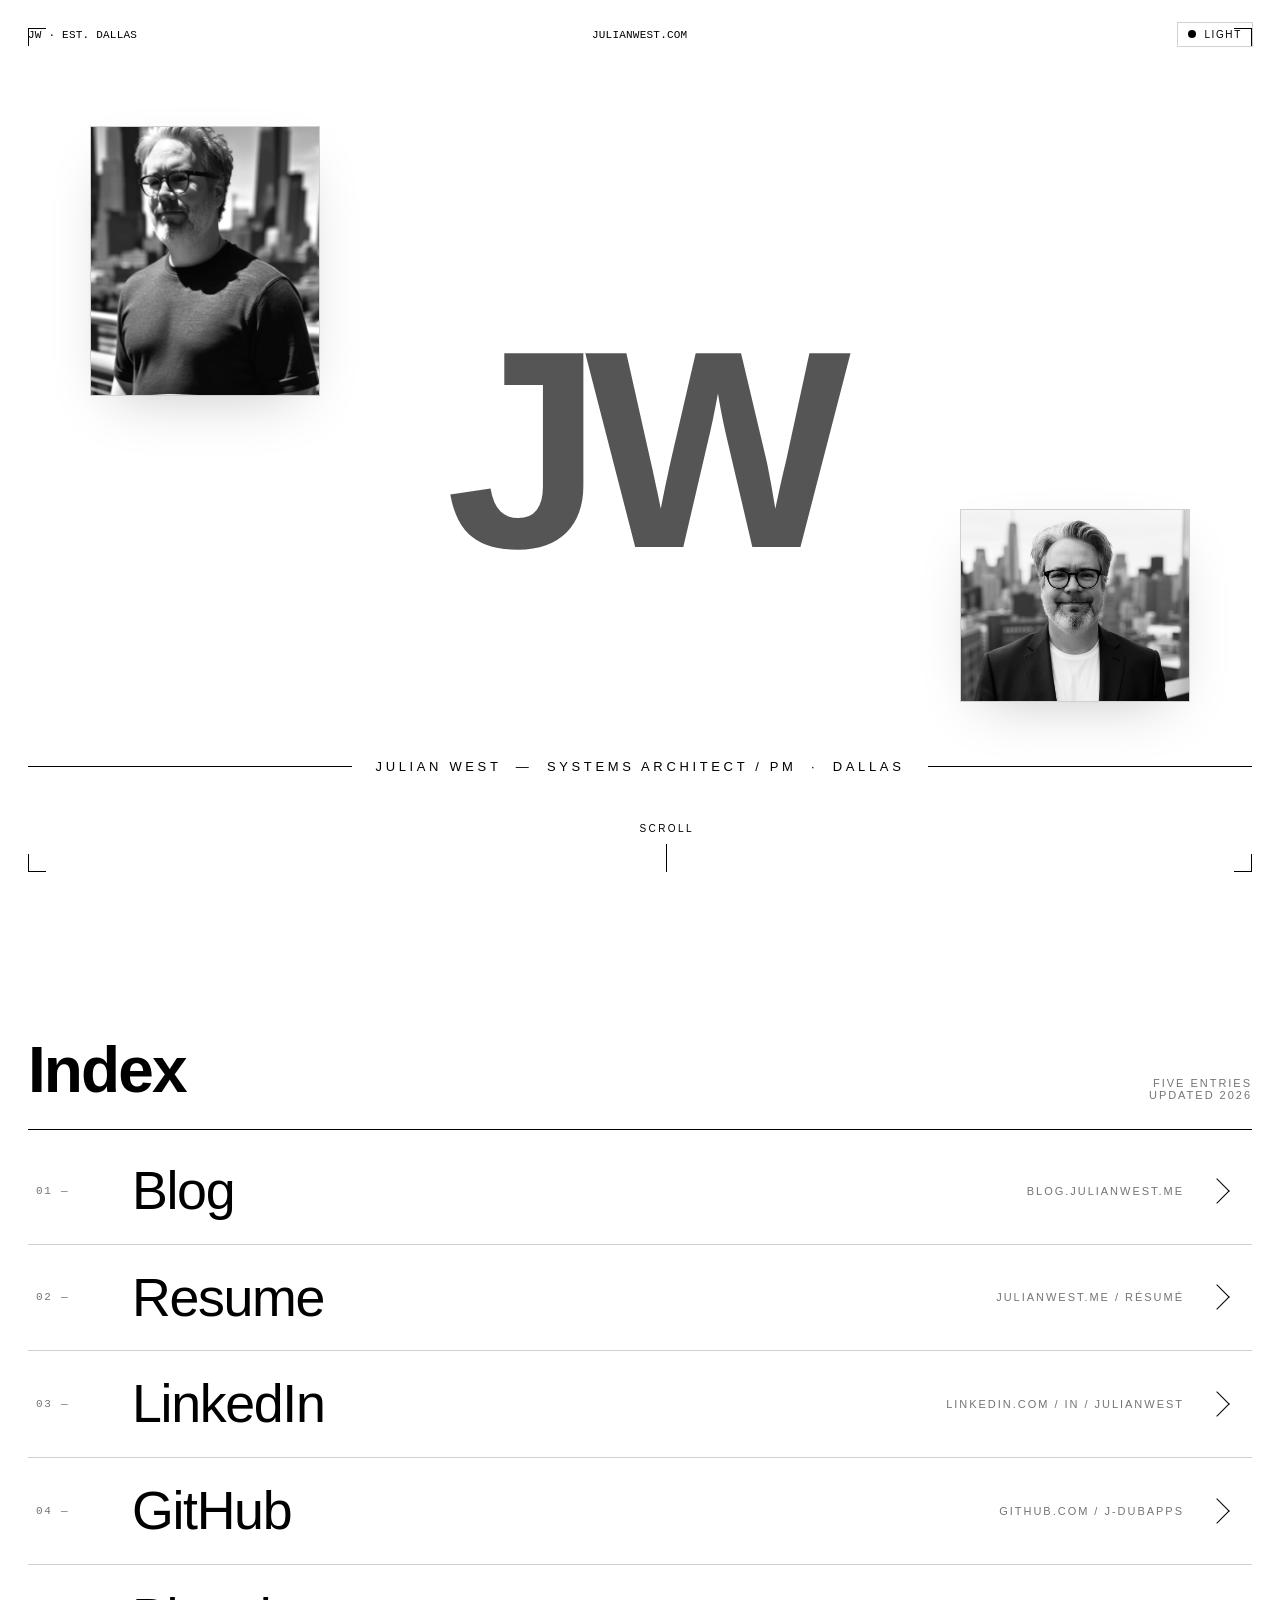
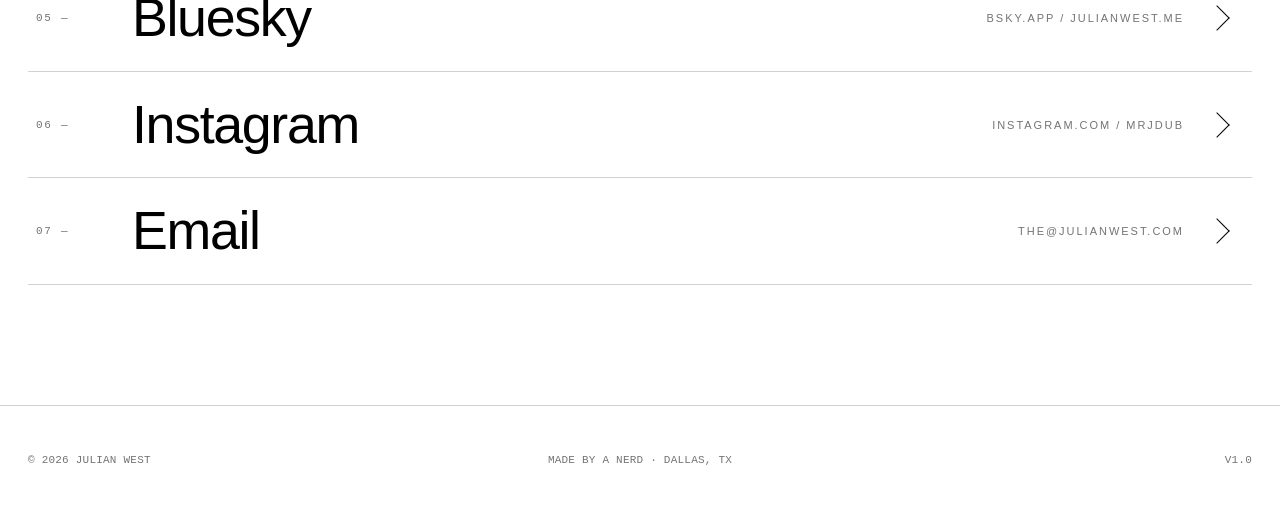
==== commit ee787adf: "Update index.html" ====
--- a/index.html
+++ b/index.html
@@ -165,7 +165,7 @@
   </script>
 
   <script type="__bundler/manifest">
-{"79dc219a-381f-4db2-9699-dc48857e0388":{"mime":"image/jpeg","compressed":false,"data":"/9j/[base64]/[base64]/[base64]/////u1hZWiAAAAAAAABKvwAAsTcAAAq5WFlaIAAAAAAAACg4AAARCwAAyLlwYXJhAAAAAAADAAAAAmZmAADypwAADVkAABPQAAAKW3NmMzIAAAAAAAEMQgAABd7///MmAAAHkwAA/ZD///ui///9owAAA9wAAMBu/9sAhAACAgICAgIDAgIDBAMDAwQFBAQEBAUHBQUFBQUHCAcHBwcHBwgICAgICAgICgoKCgoKCwsLCwsNDQ0NDQ0NDQ0NAQICAgMDAwYDAwYNCQcJDQ0NDQ0NDQ0NDQ0NDQ0NDQ0NDQ0NDQ0NDQ0NDQ0NDQ0NDQ0NDQ0NDQ0NDQ0NDQ0NDQ3/3QAEAB//wAARCAJBAewDASIAAhEBAxEB/[base64]/[base64]/9oADAMBAAIRAxEAPwD86fgm+3VGUf3hX7AfB4lrdB7Cvx0+DD41gr64r9iPgsQ0UY9hQB9EvFXLeKXaKwYjpiu6aHmuH8Zpt01selAHxL451Zkkdc45ryFr3e5Ndz4/P+lSfWvL1JzQBsJKG/GvOfGdpvt3I5ruo+OKyPENsJLMk+lAHxDr8fl3bD/arHH3a7TxhbCK6bjvXHDoaAAU40nehqANjw+cavbf74r9Gfhpb74Yhj+Gvze0Q7NVtWH/AD0Wv03+F/kxwW8kv3QoJoA95s/DrXjLF5ZG/A3AdBivrH4GeBrK4v4S9hCViJEhki3l8E4Iz0rzDw9cQXsC+VH5UMRVMheW4z/KvsX4ai00eW2nJxuQI49N/IP4UATW/wAL5NO8eQeICiNECY9jAYVT/d9K9O8X2aweE7m1Vd4LKBgY4Jx+ldvIqSlMgEfeB9x0rK14RT6TPHnPy9B6igDgfC2i2fhjTbi8i+/fyLGPUKnyjn86g1jx7BpVvNESA0bAZz2xg1Bruv28OhWilwksNyu5B3GTXyP4r166uo9QlzwGIGPUsD/KgDota+Lt3YaVrmsoBHc3Re3s3yd0QIC/KO3ANfnH4t1HV/id8SLDRbbcJLySOJSB9wO7KcEdMd/Y17L481O6bTo4oMnEkjN7Z4FeceBZ18N+MYtbcZk+1ZjY9VijG98fU4FAH1P8YviJoXgDwto/wm8Ij7PpPhyCAz7MKZHXA+Yjg5zuYdzX5+/Ev4r67rmkapr17dHzZWg0qyTOPKhRM7EH90HGa5/4p+MtRvYb25mkZn1C5Ysx7BBnj26V4h4hubi5i0zS3b5POEknuZNoJ/nQB9r/ALJnhPw7DIPG/jAbo7V2e2jf+KQAHf6YUYAHc19M/E/40P4juodEsJ/JtZFACLxsjbgJx37n8q/P7T/HclhFb2lo/k29ou141+6REeB+JpmmeK7i7vRdTZJb5iewJ5xQB9Vp4gsZNUNvpsQbyhsA6gHuTXe2Gvx28aRXMpC5GYoiAGPv7V8meC9b2FvMY85aV+5z0Fey2GpWkb/bZCGm25VOy+g+tAH0jYafqniC32W2oHRbR+qrxGV+leX/ABN+Bd5NpMmoaRrMOpqARPCy7JGX2FeazeOdaa8CXF20NurfPt5I9EAHeunb4jW2kyNZat50yTR7t0J3+WO27tn2oA+SfCbR/DPxLPo/iSyW90S/crGZAQ1tKffjj2FfXaeAvh94v0y2htXsYRg+YUl2NGwHYN046EV5d8RdBn1PTYNasvL1Gxly5yoDn6+jCvIrC1stYEUenSSwkt5e7eVaNxjIbH04oA+iNLvpfh5qQ0l7/wDtfRY24myDc2xJwuCOqevQYr6I03UIdSto72Jg6sM/LwufUDoM18/eDPh5oFyt4bme5vLiaIeXGvsMEEDoK9k8GaHceHFks/EEciImfLMHzbIjyiuPYDFAHZJhsEnB9KCQe/FMsvsV75qR3VuJUJIQPglR0Iz7daA9vM5jglikdDhhG4JH4CgB3AoBBqdogMUnlYoAQL9KaU+lWAvanhKAKgj+lOEePSrQXPH9KXyselADFUY5xV6BAccVAsfNaVvH0oA2oCIYcngAV4X8QtbggjkBPrXsWos8NkzDgYr4u+LOtNCJgDjrQB5tq3iiAXT/ADfrWJJ4shAxuFfPur+JZTdyBWzzWO+vXDd6APZ9f8TQy27ANzXyn41vPNnY12txqM0q9a8w8Qku5LUAcpDKTLivSNGk2qua8yteZq9I0lT5YIoA9Q0O/jt7tGB719tfDLXQfL56Yr89o3dGUrwRivrv4QzzyRxEmgD9CdOm+02asPSkkQ5zUPhdC2nrn0FbcsAoAwivtSrHx0rUMGKj8o0AZ/lZ4oMBxgVoCIjml2NQBm+Q1HkPV/aaCp7UAf/Q/M34STeV4gVR3r9kvgc26OP8K/GH4XsF8Swg1+y3wGbMcX4fyoA+uZYx29K4HxpETpz/AENemTR/Kp9q4Lxkv/Etf6GgD86PiCMXUg9zXl8eM1678QYx9rk4715QEwaAJU61V1lSbI/SryY44qDVwPsZwO1AHx545XFy/wBa85WvTfHygXDkV5ghzzQBKKewGPwpgp/tQBe0WGa41K3S1iaRhIv3RX6qfBvwxqOrQ2llFGWkkVcAcfme2K/Nn4fpez6tHY2JKiSaMvjg7c889q/bP4OaFdG3s9P0aLcVjUz3BOPTnP8AhQB9j/Dj4UXx0G3t5mtolHLD7zsR719AaP4DtNOtwlw/mybcE4wMdvyrmfBe7T9PSwjuPPmwCEC+nuBXbzeIkt4/LuTtcDncMUAOu7p7CD7KzkNGBskPcV5vd+IpYbiSLfwfvKfX29qtarrK38e3zl8s9GPGPauRaW1kkaNpY5H+6u3kmgDO14Jex+W+PVWXrXk9xocbRXNlKm53YyKMfeI7V9N6D4Q+0BZ7oEL1CtXRHwVp0su/yhz2/wA9KAPze8UeBbp3kQWr+Vtz0wMHpivGdY8MG2njuyjR/Z024ZcdeP1/pX7Kt4G0iVI1kjG1AVAI+6D296828RfBXwvq7kTwggqo49jQB+Anjbw3PLafZGBJSVxnH9/HT8q88OhSvOs08XzLEuMjH3T2/Cv3O8Z/steGtTtmOnQ4nHIB6cZr498X/szanY75NMi8zYCDHtIxj09aAPzqutMdJ7hIj/BuIPQZYE/yqxp8txDAnk7Wyfm56Y/+tXr3iTwreaLdyx6jbGEplXXHJHtkV5rb2y3F8bew/i4C9P5YoA6rw/Ld6d+4vEaNmXf8wwSp6Y9q9LTW4jaI5UDyjuyD9414jqN1qun3CLqUcm+IBcuTyo6cmo7XxQkEwEgEkDH5kY4BHtQB6BceJL2O9aXAXnKt6fT6Uh8d2UDxQu7NFuzsjwA5zzuNcBrGqWV3agW6sOCDk8D2HtXk95fzpMArqmO5IUL/AJ9qAP0d8MeHfFPxL8Mz61oP2CG3tW2yWxkWJ2QDsmf5V87+JGuvA/itbieAxRs4trlMcAP92QY4yD3rnvgp8QfDWkavHHrUOpag0rBNtlMII03cZ5X5j9QK+u/iToPhLxR4WSbRzLLeYkgkjuwBcRrt3Rsf7wU8ZoAPh/4jtNHtjcalcLp7L/rL1cMAmPl3e1b6fHXR55b7RPDVvJq19dbWa7A22/y/7R4x9K+RdEa9zFP4kUy2haKGQPkRZX5TuA44xX2d4e0P4da5b2sOl2qxvEha7eNxsRVHyuo6YJxxQB4xrHhPxXqd79qF5LbW8jtJdC2ysjjptQ9kr07wV4X0jR9Qtda0VGDRwmOQpKzBs9TIrfxVt+LdC8KTWwgVtTlumXAuLG6UiBE7Mn48Cvm261/xH8NtT/4SDQbt9U03eFkjuV2XKgf89E/rQB97QRB4lIOTjNTiLHWvOPhp8SNI+IFqsluvkXAXcyZ745xXr5h+QECgDMEXfFL5ftWgYqYV7UAUdo6U4IKtbR3FLj2oAiVauQryKiC+1aFunQ9qAKetjGmk+1fAXxkkx5w+tfoF4iGzSz9K/Ov4zS8yj0zQB8U34H2lz71WAq1cYaZ8etQYxQBGfu15/wCIOprv34U1wGv96AORs/8AXV6dpI/divMbIYlFen6V/qhQBuqo3CvsP4NQ/uYOO1fH6feX6ivtP4Mxr5MA9hQB99+G4QmnJx2H8q1JFWq2hjGmpgdhVt+hoAplKjK1Y7VBigCMrx7U1VX8Km4HWjAPQUAQ7BjpTgi+lSge1SbPagD/0fy2+HL7PElv7mv2Z+ALZWEew/lX4veAiE8R2uPWv2Y/Z/BKwY9v5UAfcskeUX6CuA8Zx401/pXqIgPkI3+zXCeNID/Zkn0oA/OD4hJ/pUufWvIymTXsvxFjIvJgfWvItuBQBEi4qDU1zaNVxV5qvqK/6K1AHyJ8QExO9eVJXrnxDXEr4ryKPk0ASd6nt4pLiVIohlmOAKiZe4rU0TKXpKgZKNt+uO1AHr3wg0aWbxla6dY273l5NIqDb92HuT6E9sV/QH8P/D9n4T8O2cEx23cka/aEXqSRwoA6fhX5dfsXeDbO2trvx3qULebHLttlP8bjq3tiv0dj8YDRQL6UrLqsx/dIeVjB7kUAfSlrrMuhQxPdP5ZkGUiiIV1B9cVFeeKbOaJmZppJD/ef/CvnzRtR1G9nm1jWp2laX14Cj29q6q+1LTrPRm1eaQRqwwgHtQBsap4ut5rdoLkrEF+5k7TXqPwv8NG5gGv3a5ik/wBSD3X8a+SvAWnzfFHx1FYD/[base64]/u1+Znif4NzWdzNJZ/uby1f5ozx09CPWv1DuviRaTXaWXKz8qMcV5X428D3niOT7ZaJsmGXzjHmDjigD865dBi1+wm0vVE8m7jU7d3+favlXxBazaNfy2Up5jJA/Cv1H8dfD9rvw5Nq1pF5GpWOVmXGCQO/6V+X/ju6muNTm+0L+8QkH8KAMqz1Q4EZPFczrf7uRpkAP4dKhSVk6dqoXc8kwKj06dqAE0DxdqOjakzadI1s0rLuaEnf8AKc/w4xX6mfs1a5ovxJt7iz8TXFkLnyZFDyx+Veb2HB3oMuMjo5NflXa2NtcQtFLGEl/gccc/hXpXwj8V3fg3V7u9iux5o2jymyCVB5wfWgD7eura78LavPpkkq3Vi1w4mtbyMGNu2Q2CUPTGCa4rxHoOueFp4vEPhPX7ixkOWFlOu22KnnCunynjpvWq3i74gWevWsV/H+8aVMSD/wDV0rgtB8cvC50lZFmtZ/8AWRPnkf0+tAHsfh/4jQ+ItPhv5NUbTdciiaKeOxYGVucbwuBxjqpycdOldBF9kumVNTzf2l8mxp8fMjHjLsOoB+hHcV876tplhbX0V/pqqFZsqyAeZE3o3qvvXv8A8I/HmiQ3Hka7FDdWPmIk0TfMMYIb5ew96AOw+D2myaT4hsbq1jCmS+k0l1HchdyNx6jpX3IsBUeU33k4OK+HPFmu+DfBXiPSvE/gSZotCm1CCeW3lJZrSWL5H2Y+8rJ936V9o6T4w8L+KkN34duvNiwNwMbI6luhwygmgC7JDVNojmtpos9f0qs8IFAGZ5ZFLsq75Q9KQRA0AV0TFaECZwKjWKtG2hIagDD8VDbpn4f0r81vjRN80o+tfpR44YRaX/wGvy4+M93+8lHuaAPlzqxPuaUgYqp5m4mniT+GgBZFGDxXn2vKOa9CY5XFcFroB3UAcbaL++r03Sh+5Feb2S/vfxr0/SlHlCgDXQfOg+lfbnwajAitv90V8UxqC6D3FfcvwZh+S3H+yKAPvbR48aan0H8qsSKOlS6VFjTkHTgVO8HegDJKUzb7VpGHHNN8rPGKAM4R5NW0t+mKtJbe1adva8j5cYoAzksXPb8KuR6ZIygha6u0s1br6V0tvpieUvFAH//S/KXwcxj120b/AG6/Zz9nh9wtx7D+Vfi94XbbrNqe29a/Zz9nIgm3x0wtAH6MRQ7rWP8A3RXEeM4ANLlz6V6dZxL9jjJ/uiuG8bIh0yXHYGgD8xPiWgW+m/3q8c217t8TbU/a5TXiPlGgCFUqO/i/0Vq0YoulF9D/[base64]/iDxPYSanb+XBa7blkPUIPug5oA9T/Z98AP4G8HRX+oJjUdUAllJ6qh+6tfQ3+vhYMcZqrKiKggAwFAVfoKqpcyNmFRjHGaALDTW+PLkb7oxj6VmT3OoSgpZwswA+8x2qKiuJjaguqqX7Mw4rnZL+6ky+4OB/ADxzQBbuYNbnKwuYFz/ABbwcVzfim//ALJ00lJ45bgAkqprNurmZ5XDOfkOdqgjHtnpXIalZanqRBWA/K3zBu69qAPAfGPxf1axuvs6RSBFwOOhNdBZ+NbB9LjkvtqXEybuTiuh1n4cXGrzLHZQ7pR8z7x8uB2/wrk9T+F0boltJA7SHgkE8fTpxQAtlp9hq2pR6lEwLgcAHv617G2sfZrGK1mjAKAKr+1eZaL4T/[base64]/iZ2wxJGP3igY/Sul0OJ47+OLbhJQwHtiue16eXStReROUbhl7UAaPh7xOGtmiyWGSSg6iq9reS2GvC5eVhaTjIdeSntXnszG3m/tPTiY9x+aOtLTvFVldSiwvYypI4ccDNAH2honiLTrrw5C7LFdtjal2i7ZEQ8bZF7/WvKZ9Rfw74ua1glKxXqFsjoGA9vUV5tpmpXug30G6dnsphsBB+XDeord8XXQuY9OniTaYiRu7lR60Aey2upXV3b2cN5ceYkU6t5Rbgp1X8sV9b6R8ffGNvHZaCYbO7gaNUjBgCTRhRgFWXk8cc18CaBcwzOss+UCFcdsxEdvxr6o8Ca/c/D/wAUaRe+LtPU6Vqu37NeMmQAeBz2x6UAfpv4YmnvNBs7q6j8uWSFWZfc1rvHmpdMeG4s45Ldg8ToGQrjbg+lW2ibOCOlAGT5fak8oVpmDim+TigCikVaNtEMilSLkCtC1tzuX0oA85+I7KmnsPRDX5PfGe5/fSKPWv1V+Kh8uykA7L/SvyS+Mcubp1z3oA+fQenvT1bDU0rgUygCyZOK5DW8Hdx2rpmNcxqxyDQByliP32K9S0oDyq8zshiYfWvUdKX90PpQBqQj97H/ALwr71+CsX/Htx2FfB0AHnxj/aFfoZ8ErYGO2P8AsigD7p0uIDT48jsKlaPnpWrptrjT4vpVpbNc4oA53yc8YqZbUeldALNRUiWinrQBjR23TC1pR2x44xWxDagdavGCJcUAVLOP5hxXa2yL5I4FcyhjjrSjvgqgCgD/0/ya8PnZqlqf9sV+zP7Nb5W2PstfjHo7YvrZv9ta/ZL9mjJW0I/[base64]/t9ooMyrhD/AHSeM0Afr1f/ABFi8LWOg2t20LWlzZpCrnnDoOtJ4EvLLWfDF7q1u6jF7IWy2MqO2O1fDviH4jrrPw00K8co91p8hhkT0x3r6C+B3j3RPEnhi68PWaCK5RPOlPUse4FAH3J+ztoN34v8e+ZDGhSxTezsMrHu4AHbOK/Tyw8P2WjF3ttzSyqod25zivlj9lfwxH4b8KRX88RW51ZvtD9sRj7o/KvrhJ/tKmUDaOgFAFK7hLfMpwaigtZcBY8NnrV1sSAqQMULPbW4CN0HpQBh6tpk9yCkU0axDhh3rn7nT5bNTHCY4024z1J/D/61bms6vYW3+kAqoHXtkVyf9uWepTtJD9wDIJ9KADTPD7y3BZD+7Y4JbB/IdK7weG9LgPmkB2fA3Mx7e2cCsXTtTgSMyxMNnTArF1nxvpVj9+6XCcFFPOe1AHWy2tlah5YpNo+72/TNec6i1jb3dzdNK0sj44crtXb/AHQO1eKeMvjTYWO3ZcjH9zoPSvm/Xf2gbSa5MEUwynH3qAPqDxT4ns4A0jIqORjjjIr5o8Z+JYrqGeKx+VypFc3/AMJbN4muVUEsWA71NqPhO8VGnUHDLkcdaAPjHx8dVjJ3NkZPfmtLwzqlppnh9PMkAl2/jVj4o293ZyYKbQB6V80Xvie4t4nt84PSgDM8e3SajrMlwvAJPNcdGZYyBF+OOwqO6uftM+5ieadFObaVXTp0YeooA7XS5Ua/jV25YZHTrXC+NFb7Qz4+UmuileNZIdRtVH7pgSvt0rC8Yl5GYjgDDAUAeUPIYcAnBB/CsHUATIsn+rX+8BXTXAjnTDenasEyqiMkg81Dxx1FAHZx6xbW2mR2t+/mwnaYiO5A6e1do15NqOjNcRn5E2IMchVwSf0rwS5DvbqB92Nsr6YrvNE1kjwndWQ+Vi+QfoP/AK9AHo954m02302zht1ZrmEgkqMAxDHHFfSOh+NbnxP4Qh8H6pfrfabcKDaeYB5tpKvQZxkCviK2nSaJRtwYuOOoFejfDnW3sdatxetmFbpBKTwAOzfQCgD9zf2T9c1LxD8JrX+1mLz2E0toXPUiI4H6V9KNCc4PNeYfBHwxYeGvAlpa6bIJFu/9LJGMHzxnivXzER0HFAGSYe1NEP4VreSfSmeTzQBTWBa0baLB56UqxHOMVp2tuSRmgD54+MUgjs5sen9K/IT4u3OdQZfev1t+Nj7LWUf7Nfj58VJQdWYe9AHlnUD6UzpTh2HoBTKAGsOK5nVR1rp65vVcYoA5yyX99+NeoaZ/qR9K80sl/fV6bpoxCtAGxbLm6iH+0K/R74Iw/urbjqor85bNSbyEf7Yr9M/gdbborXjsKAPumwTZp8fToKRmw3Sta1tf9CiGO1NazPYUAZgYkYqyjbV5Aqb7OVH/ANaoGiegCbzR2pPONQCNxSiNqAJd5qZS2OKhWM9qvRxttoA//9T8kNLO24gP+2tfs7+y2okhsiT/AArX4yaVxLEfR1r9hf2YdUtrWGzZ2xwv5UAfpJ420sSeHtwH8H9K/Jj4lWn2fX3H+0a/V7xT4msZvDu0MOExx9K/LH4oyxPrrOnTdQB5ZtxU6pxUO4VKrdKACSEFc1jTrhT9K3mYeWaxZ/umgDwfxqCY3HavnC6G25f619M+NUHlvgV803v/AB9sPegCuahYY+mKsGo3HFACpqE8NpJY/wDLGXkj3FfW37KEENv4ttXiTcb6Zbcg+hPIr4/xkjpxX23+yLbwv440vzGGy3l8488bqAP3pu9dTQNPt7eyfYsUSRIF4wBX0Tosvm6NazZzuiVv0r87viD4m8qazt7d/vMuefU1+hXhdBJ4X04pxm2j/VaAI9T1eOxgZnOOK8l1P4jWVoC8rYxxiu+17Tp5EZeikdScDFfFPxpWKws5GtL+JJOmFYGgDZ8dfF6ynzBb3GNnUDjiq1t8RIbbwi2rQXA3yZWP6L1FflD42+IWuadq1xpiTb/mOWB/Kung+LV1b+AINMeYh0Mi/TfzQB+nGlfHS2Xwo05mG9JGjwOp218pfE/44vaqbq3l3LMMhRwwbNfFWj/FS9i0+/sDKQHIeIHqCc9Ku6N418L3Dq3i10aFEKv3fk9QPwoA077xn4w8VXy2ulRzTSOeAvPJNdp4M+GHxB1S+uLu/tmSL7p8z+93xXO6f8bPAvhqR5NAt4YEtIzNuu5FWWRBnARR/F7fSvXPB/7THhSJnMurYikiMu+dQI42cZCHAyT7CgD6Q8FfDtdEghn1e8jjZF79/Ra6fxT4stLDTXiV1DW/dsdPSvhzVv2sfDrXcul3dxKkilWhlij8yMgfexg8AcV5TrH7XlgL2a4ElvflG8tY5oztePpuI9aAPo/4ma/oOqWJmzGS0fzBSODXwH4oijjvGaBsp7VLq/xg8P8AiOWSaO6jsJZCd0fKxc+grh11zTbuYxJexSNycDJP8ulAFiMfNmtGSIPHwcVnR3Ni7bUnif3Vh+VdBbRpIuAQRjsRQBz9nqD28ohl+7nBHqKveIJFnMJX/nmPyrm/E8T2ridOMe3FQ3WrRzm2HRhEM46UAYV3D5Mm7+A/oawL60KYlj+4epFdTe7ZCBu2h6xstHmNuU7igDnVXe32c/KW6elS6fcmCGaxYAHzARnoa1TYwH5ZG2q33ayPLEF2ILjBJ4R/5UAdDY/Jdxk8gjDj1Hb8jXUhJtN1AXQXdAyKzp6qflP4gnNcJGZYbmFpOGVSpHuK9A8MyS+Ib7S9LGTJc3aWo9vO+UfhQB++H7HXia48U/CLTjeEtLYyPa+Z/eSLG39CK+vfJyvzDmvI/gV8LbX4V/DvSvC8OJJYEDTSD+KVgNx/lXtZQ4xQBktGAcYpvl+1a3lA/hTPIyaAKSR81qQRYwcU1INprRjTC/SgD44+Or7baUD0Nfjv8SpS+tsv+1X69/H2YLDN+Nfjt8QZN+uSY7GgDix0BplOz8tN+lABXOaoMKa6PGOtc9qfKmgDnrL/AF3416hp+BF+FeY2AHn/AI16fp/+pH0oA39KXfqdsnqwr9WfgNpxeG2wOy1+VugMp1m1zx84r9XfghrlhYQ2/mkcbe9AH37b6bttIs9NtQNYDdwK565+IukW9ogDgYXjmuRf4r6e0uxJBQB6U2m7ugqJ9LA4xXN6b4+sZ0zvHPvXSQa/aXYwGANAFdrKNONtVZLdQPuirstyvbpVV5gelAFQQ4q7GiBQDUIOavRr8o4oA//V/[base64]/8A1qjbpU561E/IoApsO1fXv7LMN1/wk0VxaMd+9RgcCvkQjJ47V9R/BT4meGfg/AfEPiDdJcL80FtH952HTPoKAP1K+LHhvXNL1/QkZXd7tYZMf7LY5r9Abr4reGPBXhPT4b67ja4htY1aEMNwIA6ivxN074t/tUftYaqLjwFpiaRo9km37dtwIYV4++eTx6V0Xiv9nrXPD2kxar408a6lqt9cIHKwOY4sH09elAH2v8fv2pNR0LRftGgTQymaLcEjO/g44wDwa/JLxt+034x8SyznUIJrW2mbbnaQoI9D2qHxN8PNFGXfULxU/wBu4J/[base64]/jL4V3T6BeeI9JiDRWGHmKjqjcZ/wCA4ryqHxJqPmRqjA4r1/wH8UZbTz/DupFpLO9jeCSJuQQwI/SgD5+WJ7xYLaxth5sYOTGuWbvk1saZc6x4dnmuDbvHJLEYwzJ0B/CvoD9n630a11/W5tSWPEA2R7xn+Ijgdq+jtZbwdfRlGtEnJ6YQdKAPzNZ3Dk7iCTnPSrMWrahb/wCquJE+jGvs/VPCXg+43N/ZUSfp/KuFu/Afhd2xFaKv0NAHzk+v6rMAk1y7gdmOa0LfVJnKPM33R1r1DV/AelwxFoEC/SvOH0No5Gi/hHSgDSuNS8yzSVT04rVM0M6xg8bkHIrlv7MuooWRfmU9vSrEKXnkiMDaYzgcdqAOvggidNso3ItGoWOmRWwM8eSwyFU84H8qzNJj1JrjlcAdc9K6vyBdWsjywAmPkMO/tQBzFpGt4YnQfNE4GD3U8V658FdBmn+KOh6WkZ41O2lj99j5/LivMtJmtl1BAU2HfkqOmK/Qv9iTwhp3jj4xxapvEa6REJEBTKs3YdOKAP3Rsf8Aj2jyuOM/nV7YD0qSKEqoDYz7VLs54oAp7duRTSD0qwyEGmbaAGRjJAq4Iz5bE8cGokTHFXG+W2kJ/umgD4I/aAkxHMv1r8gPGzB9clx61+tf7Qs/yzfj/KvyI8VPv1uY+9AGEBgZp1NPQUgz2oAU1zmpD5TXRVz2p9DQBg6cpNwMeteqafbStCMKeK4bw5YNPcjj+KvpTRPD2bVTjtQB5bHJLY3cc5BAQ5r6b8E/Fe3sIY1ebZtHc4ryfWPD/wAjfKOleN67p91aK3kuyfQ4oA+89b/aCtY7faLroMda82P7Q1vFLvNzx9a+A7pr6RyJJnI+tZclvM3G9qAP1O8JftGwX97HZxXHOfWvuj4ZeM5daVDu3ZHWvwH+F1pOPFMQ3MRkV+3/AOz9Yk20Te1AH2fEGaFD7VMsRNaMFriJMDtVlbcDAoAow23TitNIAFxViKD26VdEYAwaAP/W/IGydlUYroLWV/MAz6Vz9shUAVu2S/[base64]/wAA3EPiL4j6animXfb6pcxQ3MmMPtchSR2zQB+9X7OWs+CfCPhzT/DGlarpwjij8tkjlRcqRgg+teJftTmbwndPDZTfaLKVTNbMpDIFbnbkcceldef+CY3grUIkvfDXi/VLMzKHjyg24YZHKt0rA8dfsVeMPhT8ONbvrzxOfENrFteGOTe7wgdR83QfSgD8m/GHi+3s4Wn1eYyzSjKW68D2zXil94+1EiK5t7dIFRvk2k7uO9dn4j8DeIfEGvzS+UyQo5WPOQePTjpTIPgneD5r2Ro0PB555oA5LxFrT+ILW11nIWW4/wBFucDGShBVsepFfoR+zJ8O/ir430p7L4Q6OkkVvE32rUJ28m1jYj5UDn7z+3avhK/0DTdIuH8Nwt5pa5tXVz/C2SpXj1B/Sv6q/wBn3wF4d+FPwZ8PeEbRViZbCK5n4wZJpk3M7c8nPH4CgD+Wf9oDwt4h8IfEjVtE8VWH9n6vAQbuBTuTev8AGhHVWHTFcxOZry2inUfK0YP6V+vX/BUL4QWmtaJZ/GDw9CP7Q0Vha6l5fLy2j/dkbA/g+6fTNfk/4ZNtd2qxwkPF1T1VT2P05H4UAeb3OnXjt5SnAznFTxeGNU1ArDkEdvavT7rSEZum01astMurdwIyOOmaAMTQvg/e3TpNPKIxxXsWgfBfwtYXEV5c3LzSg5K+9RaLZ3kjIJpiE9BXqNpd2GmW08oGfJgdyzcdFoA+WvD/AIZ8Q6l4h18eFyAkF2UbJxxnj+VeqDS/HWhRKus2UiKMfPg4r6x/YB+F1n43udU1vWbfzIL28kl5GPki4/XNfpv408EfD3R9JfR73QoJ9PuUKtLt+eLPcGgD8Epr2afiYnPpVd8KuO9e8/Hj4YWPgbXGu9CkEum3HzR85ZQe3FfOwkyP0oAS6jWWIg+leaXEGy4Ix97Ir0oHKYPeuH1Ndt3kcY6UAZYh2nIGUzhsCrtvaxyMBEuT6mqrStE8e04zncO3FdroOm/bTvhXD4/WgC+mk2sFuRL1fGSP5VQ8iztxJpmz5pQWR8+3SptZi1qEoqQEIvXAzn8qwZ3uW1CxaQFSWwfyoA4vSpLbznkmfEkbMu36V+zf/BMjStHbTfEOoAKb8OqbTjeIz3HtX4w+F9Dvtc8QXVlaRlmeVlU47lulf0Rfsh/s+XPw/wBI0vxTcM9tdTQYuYl6OCARke1AH3UV+UY/GocEVrmD0quYsGgDMKZpBHzWgYqcsIzQBUSMZ9aku1As5D/smr6wc4AqvqqeXp0h9qAPzJ/aMuNhnHpn+Vfk1rzb9XlPvX6m/[base64]/xQu3oDX7gfs/6SVsYmI7V+OPwat0fxDuY/xCv3G+BTWkOnRBmA+UUAfSS2hVAOwApnkYrfEkUqjy+apzxfMQKAM5YzU7DGPpUsceOKJYyCMegoA//9f8lYLfGK17eLbIn1qBGVTitSAqzLigD3Lwav7tPpXrq8Rj6V5V4NX92nsK9Z2/ux9KAIcita1Pyisnb61r2oAUCgDS3fu6zZypBxWlgbfwrLmwNwFAHkvjF9qyfSvlnX23XZ+tfUfjIZV6+W9dGLtvrQBmU5aTHSgcUAU5eG4rvtM0S9uvDX/CS6Wha60WdZ2C9dinn8q4gopJzX1l+zRHaz3lxp96qyW1zmORGGQVPBGKAP6C/wBmb4n2vxF+DvhXxVDIrvJYxQzgckTRAK2fTpXvnjDSI/Fvg2+0f5WF3EU55HNfkp+yvq1x+z78Qrr4UeKZDF4S8VP9q0C9f/Uw3Df8siegzwK/XS31KOxa30x8GS4OQAc/J6/T9KAPyI+Mv7KereGbd9WsoleHklUHQfoK+FvEXhXV7OBwLeUBe5UqK/oQ+O1zq6eHvs+jIjySMuVkGRj0rwPU5vAN74YaDxjo8FpcRQkM2wKvTrmgD8RPgH8EfEPxj+MFrpWnWweCwuIru+aUHYsKN39/QV/Rr4lWGK0NopMf2eFYlwPuBVAAHt718+/sl+FfB3g3wlq3jq2SKCXxJdySRk4yLOElI1HscE/jXpfjD4j+EQssU06qzptcq2AcdPwoA+Cvj94yt49P1Lw7rIFxbXELwyK4+8j8Y+h4r8VotPl8JeKZtJH7yylkeSybruQnlP8AeA7e1fut8R/DPwz+IcKxajMkxfGSkmGXHHb2rwk/8E1tO+Iem3d54I8R3Fu9v++tkm+dRJg7RntQB8e+DfhZqPj+FW0ECRipb69vwr2fT/2MPjRqVkbmw0tJ9q71G/buxxj0yPSj4FeJPEX7PHxJuvh/47s7a01iC5WOS3vP9RLH0V4n6KSO/Sv2A8I/tIaVp/heTVda0F7WBXk/49nSVWJY4CkdqAPws8TfCnxz4Cu3t/EWmzWSxEBnIzHk9t3SvMPEuoXN5bx+FdKGb7WWW3XHVYifmb2GK/Yf4sfHq0+LNjc6T4L8CPqt0DsX7YUjhVl7uxxuH+FfmlrHgfU/Aviu61rxY1u+t3Q8wrAQ0dujdI0x029KAPof4MeNT8EbfTrDSyvlWsKxSJnAf+9+dfX8fx/8KeNrH7HeMLaWUbSrEbRn0r8p7/xF5nzMc5GcVzTeIbiKRXhkKYOcA0Aet/tDajcJrUumKwkswf3TeufTFfKqDOcZr0TxD4huNcgjS7Jd4+hPWuOWHAOPyoAofwiuT1zKMJFGf8a7S54QKBXIarGZsRgZyaAOYgdnERcA5c8HrXYRazcaLA7J+7cjahPTn0rATT0V0cLwprqdWsUvdHbI+aMBl9sUAaWheM53t/s18oYjjLDJqLWkS4ubK7jUDbJnjjt7V5iLmS1OX612tjeefpUk0vWMHH5UAetfshpZal8V9P06e0FzvvfNIxnIDdq/qM0iyt0sYPITy12LgdMcelfzn/sFfCbW/EXxE03xNpLpFJZSl23H+Ada/pCI+y2iAkZVRn64oAm8hdvSqT2oPasObxLBA+wuB2q/aavDdgbWzQBO1oB0pRbYrQVkZRUwC4oAzxFisfxCNmmuT711nlqRXL+L1Eekv24P8qAPyL/aXugHuVHvX5f3Z33khH96v0c/abuiJbkD3Ffm82TOx96ANGwUGQA17N4agUqmRXkVjH8wr2Hw8SiL9aAO8voIzaZGOlfMHjmMLM2PWvpi7mP2Uj2r5m8cNmdhQBc8CL++QfSvrrQ4/wDRF4r5N8AJumj/AAr7C0WPbaKPagCnqahYHNfNPjSXaWFfS+tZW3Ye1fLfjeTMhWgDz9Zgq1WurnC4WosnaBVG5JAoA9C+GOurper72IHNfqN8JvilHCsMCzDkCvxrtJZoJvMhbafavefhP4n1g+I4bXzj5eRxQB/Q14J8THVIEYODmvVGG4Bh3FfK3wNMs9hAX6lRX1eyEKBQBTC9sVXu/kkA/wBkVqJGciuf1mbyrpVz/wAsx/WgD//Q/JMud1b+n5Z1rmpCATXWaCgkdM0AfQPg1MRrn0r1Yr8g+lcL4Qs9sKGvSTDhRxQBmKnNa9snFMjgHpWnbQYFAC7Pl6dqzJ0HpXTfZwVH0rIuYdrGgDxPxouEfFfLHiAYuz9a+svGqfu3r5S8RD/ST9aAMU9BSDFSY4FIVwKAKUkm04FfVf7Msv8AxPdh6bhXybKvz19O/s1zBPEgU/3hj86AP6CvCPwm8I/Ff4cr4c8V2/mKAslvMnyy28o+68Z7EV0vhnwx8V/hlcw6bfGLxjZ28ZhsLhm8u8SFeiPn72B3rb/Z/m3aFB/1zX+Ve2a7fLaarYIB87rKV/AUAfEvj39oO6g8YweC9R8NXUOpO6+VDK42lu3I7Vxf7TeieMtW+G8moazdWeiyvGgW0hwZW3kKF/I18oftJeLdbtfi7fav5zLc2s2YmB5Xb0rw7xd8avGXi+NItcv5J/L2gFj6evt0oA9y+JXjTxl8G9Tj8F/PHYWdpBDAi9AuwYP49a+WfGvj/wAe6yWeC7eOIgYI7ZrsP2kvHGr+NNY0L4i+GJftcUml2trqlg//ACyurdRGxHswGRXjU/jrw5r1oulSM9i54mtxjcp74YduKAMKx8VeLLKcPLfuG5B+fivr74bftceOvAeltpto+9H2ruPPSvz08Y6PpkTvNokkyqMjmU5rjPDXiu80O8/0+Waa1xtKMd3NAH1x8efibefFS5GsalEravasHjuVHz7f7hPdf5Vc8B/FF7fS4LS+SSeJAMDzmVffivl/V/H9vdp5GlQMHYbS7dMdK+pvgF8Cdc+LPw+1PWvDUqTaho8+yW1z8zI4LLgfnQBt6940vb9BJo4fT05OIpGBP16V5FqV1qNyWlu5GkdurMcmuua1vNAvptG1q3NvcwMY2RhggjjpWdqUKMW2DigDzl55gdvYUwOZG2egrTuLM7+BTVsipBA6+1AFAA71GKeylST/ACq/Jb7Xzj2qvKARQBhXRLGse6gXKkHJHOK15nDTBD90GoLu2XzRPb52Hqo7UAY7QquxV5wO1WNbme30vEIyz4XaKsuiKqoOZOcj0qe4HlpEGXr69BQBy2neGlni+03oycfdqzFG3k3SKu1Au0ADgAV08E5bhhxVHX7y10zQnkUYlun8tKAP2A/4Jo+CYrjwbL4sYFZI7p1UjgFcY/Kv1U147LF2Xsvavif/AIJzaXDbfAi1VB88krO3tmvubXLPNnKoHGDQB8a694gu11Qwxscbq9Z8HXN1NErt9K88vtBefW3wvG70r6C8JeHhDZISvp2oA37ZmCAHitBHPari6cAOlSiwx0oAjiZiRXH+PZdmkuf9n+hrvI7RlIrzn4lBk0iTH9w/yoA/Ff8AaZu/9IuB7mvgWFCz/jX2x+01MVu5/djXxpYR7ttAG/p1uWIwK9T0aEqF44ri9Kt+lenaZBiNaALtwCbY/SvnbxhAXuGHvX0fMmLdh7V4d4mtN85I9aAH/D+1xMnFfXOlw4tF+lfN3gO02yoMdDX1Hp0OLZRjtQBy2vcWzfSvk/xq375hX1n4lGy2fFfInjNs3RHoaAOEwcVQuRxWl/DWfcUAVreMV7V8GLbzvF0XHQivIII+K9/+AlsZvFi+zL/OgD9z/gdZbNOgJH8Ir6bdOcY7V4X8GbXZpsPsor6AMZLZoApopHArzvxDMRqJHooFeoGIhc14t4onKau6kfwigD//0fyAnYhsV2fhVyZVHpXGXaY5rrfCP+vUUAfX3hU4to+O1d7njmuE8Kr/AKNGPauxnlEQ+lAFgN83Fa1oCRXEHVUSTkiug03WIjgbhQB2SJhR9KyLxevHatCLUYWXgis28vIiD0oA8Z8aKPKevk7xEP8ASm+tfWXjM74XIr5S8Rj/AEhuO9AHP9h9KDzR6UYNAFWSMV9Bfs9KR4qjVfVf514MV9q+hf2eY/8Airox05X+dAH9If7O6t/wj9vn+6P5V6D8V9RfRDpOsDhIJmRz6BxiuR/Z8iVfDUH+6P5Cuz+N2lnV/Al9bxDMqo0kX+8vTFAH4o/tW6haXnj26vLYjbIBnGO1fHLSmUlB3YY/z/SvWfi/qF5Jr00V+T5iZB/DgUfCn4fHxPr9lBenLPJHItuB80iA+vSgD7v0v9kfRvFv7Llj4m+1NpevQ2st88wXcs0YGVjK/h196/C67jnsvEV3527fE7q248jBI6dq/qT1vXtL0j4OJolk/k7Fji+zkbT5Z+UcDkgYPSv5vvj1aWem/EzX5dPUrb3U5li4x8rf5xQB5TNfrfxsDkMvHHAxXHzROk/15ye1bdpbyzq7xKcc5OOlZ92jLGVJywOPyoAkt2G7gAe4r9Pf+Ce3xPg8GeLNa0S5mWK31K0WXHTMkJ4/IGvy/t43O0Kp+ld94T8Q6p4V1GHVtKkMVxEeD2x3HFAH6v8A7Vlp4S8VXw1/w6qQan96VkxtkB7mvgddaWC4NldYDRnafTNZ8XxW1nU7lv7VfzogCNobadrdv/rVzPiZdEvLMatpd28cwbm1lHIxgDa46k0Aeoxrb3Kh0wRTbmOKBfMA+7Xnng3Vru4jNtcAmSM7ST1rs7y4lG5T0A59KAM65mVslOvWsuYfuvq22q4eZbnbyefwA7VqW0IfdbTDBfK59/WgDBitQbkI4yG/pU+qQwrKPsJ2pxkHrn0q8EVf3T53g5yB2qK+gktbhcYXIGG9jQBkZETjKDzDwSe1T3Ns0kSjBODWva/u423xoSw+9jJ9q0Vt7eKMTXXI7n0oA5e10+RnA6D09q841q4i17xnZ6Rbsfslm6ozLyOo3V1/jzxpBpVi9no6BZJQU83uAfSqH7M9/[base64]//CbWu4DzR+dAHqAjTtXkHxSULo8/b5D/ACrrdO8RxXYBRwa8y+Kupq2lTqp6Kf5UAfhx+0/J/wATCUD++a+U9MX5UP0r6R/aWud2rOM/x/1r5qspQoUD0oA9F0n7wFemWO1YlryTSrnkZ9a7NtVSKHO7bgUAdNd3cSREE4FeT6vLDPNtUg81meI/Fot0Yb+McYrgtN1039z8rZ5FAH0f4Htf3q4HevpOziAgUf7NeBfD+AvsJ9q+jreDbAMdhQB5n4twts4r478Wtm7b/er6/wDGZxBJivjjxQd14frQBzA6VQn65rRxxVCYc4oAs2w3Cvpf9m2z83xRvxn5wK+bbVOK+uv2W7TzNe34/wCWgoA/dL4R2GzTIjjGUFe2eRXn/wALbcJpMXA+6P5V6wqdeBQBkvDiMnFfOfi+4VdblX0Ar6avPktmIr4+8bXm3xBOPYUAf//S/Iy+C4rqvBMYkukrj71xg123gEbrtKAPsfwrbf6MnHarutIyKcelW/CMYNqnsBW/qmnrLGwx2oA+bdY1Oa0mJ5wKy7Xxx9mkCucV2XirSVXcQOgr561u38uYjFAHv1p8Q4CoG8D8a1I/GUU5AVx+dfJIaROhIHbFdDpN+8TDLHigD3vXNTS6hIDZyK8B16HfMcV2Umqh4cKe1cnfv5pzQBzgtOKU23StgBcVGyigCjHZ7u1e0fBe5TSfFcTy/KCRXnGnRq7YNawu5NJuUu7fgp6UAf0n/s2+NrG70uCyWUZKjjivqPxbbxXmjyIw3/KcYr8Fv2SvjPdT65DYPKQUZRj2zX7s6Xd/2n4cS6OD8gagD8B/2qPAOp6Z49huo4nW3vLlBlR/qwzAfpXUavquh+Ar2wsNClLGW13TzNgHKkYXjp0/Gv0q+O/wns/Gehy6lZoreSrSmUDkY7D3r8Gfi9q+u6V4iu4rn921mAgHQso46UAfoE/xSGvaJaTrc5kSARsGb+Hd0/z9K/Oj4+W2lanrbaosyh3lZcA/wg8cV5JbfEjxvqM8lnZyfZ4NoQsvXr/OupbwJqeu239pXSTXDEfMxyRn8OKAOP0jUdH0e1vbaeRX+1IFBH8OK5LUbzQ2PyOfriu6l8BAMUaD7uBULeAJ87Vt1I7ZNAHEW+saBFInms2O5ANdHZeIvBSHExlXPRlU1cfwDcoRuiRR6jBqMeCIl3ebzj2oAyrvxF4SS6ItJp1Xs+zg59q62OTSr3SrmBnVwQk0JU/dYenpXF3/AIat0GI0HHAyKzNPVtFuUhfJVzgf4elAHq3glLme582JWHmZBz69K7e4kmS9khc4O0ZB9OBW14A0+2XR4r1+Ejf59vXc2MY/lW9qVlaG6eS3UZMh3Oey4JK/ThcUAef2ANxc+ZMhZYwynjHCqf8AP4VedFsgksY3lwc+xz/Rf51s6faNEnkMflaNvmPfkDH0w36VEtlmMQSDePvHHXd3oAxrmOSSRZY0Hbc3bBp89ohQSXx9MKBnjtWom+2jIkXzFP3VxQ43ZF1CQh/hbrx0xQBjxWkok5GEb7o9hUets8dpzwprpbCJpUZSNoHQ+1cz4j2iIQZzzQB8x+NpfMv1i6Y7D1r6d/Zl/Zs8SfFXV7G/ENxbWbzKFvETIQg9fwr501+yWbxOtu3G5kUe2a/pu/4J9+F18LfChdEvokM8bLNFJgfNHIAQaAPrT4R+AB8OvBlh4cN7LfvBEoaaXqSAK3vGExg0yXH9012igAYAxiuF8d/Lo85/2TQB+a3xE164t9YcJ/erL0vxzqMEYRSayPiJdA63Ip67jXOWV1GuMigD1U+PdVYYVjxVN/HGshsqxrixfxjotV59WjjUlsUAfUnw+8bahLGpnepfiD4o+02Mylv4fWvmvRvHdvp8exGC1zvir4iRTwyAyjpxzQB8QftB3An1RznPzV8+2jFQv0r0/wCKurLqepMynPJry6EYAz1oA62zuNiBumKzdV13ykZd2KpSXPlRYrgNbvCd3NAGRrurvd5TOe1afgpGa6VR61wjkyZb3r07wDCDcocd6APtv4eWv7uLI7CvoeKLbb/QV4x8PoVEMf0r3Jl22596APD/ABwFED4r408Rc3rfU19h+PZNsTgelfHGunN+2KAMXHy1nzferTI4xWfKOcUAaFmMLmvtD9lWL/iZb/8ApoK+Mbf7nSvuT9lW3PnhvWSgD9z/AIbORpUY9FFenLKRkV5n8OUI0iH/AHFr09YuTxQBU1B8WTk8YGa+F/Hd5jxHOM9h/WvuLWf3dg/H8Nfnr8QLop4muAMdB/M0Af/T/HaeQsK9J+Hv/H0uR3rz+wtDdSBcZr6C8AeG8SxttoA+n/CZAtk+ldXfSqI2+lYuiWRgt1XGOBVjVVbynIoA8b8X3iIHXNfO2ryCWY49a9W8byuJHwa8YkJdzmgDPaAGm7fL+6KulajKnvQBD9okHGcCkMxbrUhjzTPJoAFloaUEYqN4ytVy2CKAN7TmYScVpX6sUzVDSRlxXU3cKmEcdqAPUf2ZLtrTx4ig4yVPH1r+mT4Ysb/wjFEzH54QK/mP/Z8Hl/ECED2/nX9M/wAG23eGbcekY/lQBheK72Cwtk0mQt5CMyyKOPv8V+D37ZvhF4tfbVoIwkEzOoPRmAOefz4r94vivplwubzCpCSG354yvbFflv8AtGeGbPxVBZ3YkjnklmMYhUfNGEPGR6EUAfk14V0omVJip4cB/l7dK/TS18Z+H/CHwcPhex0y1le5i8yZ5IwZXOOArYyNvXiuO8RfAy0tvDi6voylVWPzVKj+I8lfz/KvM4tM1bVltdMhD3MkWIvLUHO1uDx64oA8N8UXctsYbltq/wBol5IUAxhAxC5x0LVyK63KpUtIDnIwO23j+lanxU07XNOunk+zy/ZUby4ZNv8AChxgdsg8cV4Hc67cWk6WDr8yhWkK8gEjP9aAPe/[base64]/59Knt7iGW3t/tinKRqrMP4cjCt+GB+dVYIWS5eMBfPDA5xwwToVH40AXZYXRfKcbH/h2jO4j+Vc/fq0lwAGA2jHBrtXWOGIyMczY5/wDrVyqj7RcfugBz6HP+FADo18q3VVBU+/TFcLrsqzXW0AEDjIrvtUkWG3IcnIHHpXmcqCSVnHB6+2BQBW8LfDGXxx8Q7Gx88QJdMnzd8e1f0j/smeBPE3hLwoI/EMm9LeJbS04wWhj6E1+cn7HX7NcPxKj0Hx7LK0VvbGTzWHXdE+MfkK/c3TNPg02yisbcARwqEHvj1oAvj+def/EF9ujTD/YNeg1518Q1J0Wb/d/pQB+TfxBcnxFKv+0f51iWcMjdK3fHMX/FSy/U0+wEQQcdqAKbwvHHkivPPE2oNaQvg8+lesXssIhx7V4p40kjMTjpxQB8/wDiD4jy6ZI6hyMV5hqHxUurvKKWOT29Ki8Z6eZrh++TXIad4f3nAWgCG5vJtSuN796lEDIucdK7qx8LswBCfpVu90Awwn5RQB47qspijIrzO/uXeQjNeneJYTEjcV5Ncf6z8aAIB9w/WvWfh7xOh968mH3SBXrPgHiSM0AfengGQeRHxXthfMBB9K8G8BPiFPavbVkBgP0oA8I+IL/u5K+RtVXN62RX1j8Qm+V8Gvk7USfthoAznGBWdIvNasg+WqDD5sUAW7dcJX3l+y00cLxl+Pn/AEr4Xtoxt/CvpP4MeJ/7CuY42b+Ie1AH9Dfw1uIH0iLbjOwCvWQo6ivi74IeNUvtOhQv1A719jafOJ4lIOcigDN8QDGmv/u1+Z3xEux/wlNyM9MfzNfpj4mO3TJD6Ia/KL4k3ijxbdj6f1oA/9T8n/B0QmuRmvtHwJpUYjjbHpXxh4LYrdIPevuDwK7CCP6CgD1uKFI1CgY4rI1UDyHx6Vp+Ycc1l6mP9GagD5g8cqA8leKEgSGvcPHSne3FeHSDErfWgBwGaaQKN1OoAQLx0pCBxTqKAIJFzVBk+YVq4FQNHyOKANLSPlcDFdbcY8jHtXM6ZtVxmujuWHl8elAHonwCH/Fw4Bj0/nX9MPwZXHhq3HT92P6V/NN+z+oPxDtvw/nX9L/wewPDluB/zzH9KAOq8e+Hk8S+HrnT+kpQmJu4b2r80db8FTJqUWnXNuzyWV+onZxy0fQ49a/TTxLrNvpqqZZhEO/OK+cr/SG1bxjb3EAX7M2ZHmY5yR0/nQBp2fwps7nw7BYfZYZEiImCgDpj7pP9PavLdN/Z20uz8Rz6reW6wW8Z3eTCu3584Az6YPavuPTLOGLToYohnCg5PBJxVXVrZBbhF43OA+epBP8AhQB+XP7YnwS8Nz+F7W30aJYEitmG9FAWMJiV249Mda/Ai80F0lmdk3GOR1Y4+9tOM1/RN+0/deIb7wvenTsKkcskDD+ERSqeD7bBX4l+JdEWDWdX05Sqm2fdFjoyFiG/Q5+lAHz42hkZZDtIx0pVsL6YGFS2wKSD646gV6WdCMjQ+aSN7YyOmR2qxceHZBG9shIMIypXtuAoA8+0TTJPtBiPLcNG3Ye1elaRpnnyhH5Bxke4qbStPEQaMJ8ybQQR0PrXX2mnNBtbo4O44/Q/rQBjXVl50U9tNy7x5jbHQZwcfSodAt5m1q3W3k2PBubA9O6/nj861NSgmZ90G7dbHfj+8CMFadp9rFFfx6gpKrs2buh7Yz/KgDuJ5wt20S/IHXa47ZUDA/OtOzDSTbWwsi/NE5wMDHK/4Vz8twh3TyEbWPJx26VO6TI8bWsgK/wqTkCgDa1Deqkg5bFUbNfIg3NgE57VcIkkiH2nBOOcVgaleC3hMMf4UAYmt33nS+Wp+Ve9c2w3OpXpU8pOfmPWoz8qbh25/KgD96f+CbFzFJ8ApbYfettWuUx7Haf61+hy4HFfif8AsI/Gq38BeC9c0C9YIDfpcLn0K819wXf7VWkxnbG6/nQB9onpgV5P8UNZgs9IliZhyp/lXzm37UtlKeHAGD3rwT4jfHpdZjkRJgd2e/agDyHx1q8beIJCpHU1gR64Y0Pzdq8v1LX21G/kmPOTwaY9+/kHB7UAdrfeLOCu7pXlnibxCZ42xWTc3UsjHGaw7qNpByCaAPONXZrm46cZrc0CxhOGYU3VIPLVm29K5aHXfsUmzOAO1AH0FpOmW8iDAB4rH8RWcMEZwox7VzmieL4Y4PvgfL61g+IPFqSowDUAeLeN8K7heleW2mkXeoy7YUJGe1d5rUx1W9WBcnca+p/g78Kl1TyWeHOQO1AHyrp3wz1a5xiFiDXs3hb4Y6lZhC0JGK/Unwr+z9bzQQhrfGefuivQLj4F2tnbsRDt2jj5RQB8C+GdHutPjUMpHFenWkuYWz6V6X4m8HjRtw24A9BXk3niNpFHvigDxj4guu2T/Pavlq8+a7avpbx7LuVxjr/hXzdPGxnY+9AFJl+Ss4riSthxhaziB5gFAGnap8orp9HvpLC8jeM4AYVi2ceVFWyCrjFAH6W/BL4pRWIt7fzcH5RX6wfDvxKuq2MRVw2VFfzY+AtZvLfxNaRRSEKWAxX7w/s+Xk0+lwFzk7FoA+nfGUm3SJsf3DX49fEu9x4uuxn0/rX65+PnMehyt6If5V+MXxIus+LbvP8AnrQB/9X8vfCOmt9ojYL6V9keC4XSGMEdq8X8HeH2UIzJ+lfSPh61EMaKRgigDpuw+lVb5M2rZ9K0yAG2iq15H/o7fSgD5j8eRAFq8Cl/1hr6M8fIMt9K+drjAmYe9AEODUmDSVIpGaAG7TRtqan4FAFXGKae1WHAFUZX20AaNvJsIrQlvTsxXMC421JHM0rbRQB758BL1YfHlvITjpX9G3wb8U2o8P26FxxGK/mf+Hwn0fX4L7GBx7V+rvw2+L7WGlxRCXGFA64oA+zP2gvFEI8Pzm3lKuFOMHHPauI/Zh8YJ420k6XqU3mXlhuGxjyyj/8AVXyz8R/iHP4jge2WRmD8YzxXMfB/xdqPgbxLbanay+SqOPM4+8nfjvQB+4lizfZo967GwPlrI1+4S3tJpBzIq4UHoC3HT24rJ8I+MNM8U6DbeILSfMLxgncArfXHasubWtP1j7bA0hWGGQSM2cF1TsKAPzp/aW8XXlzYNoNvH5Vrfnz5H2+WBvBtx169z9DX5NXWi3WqatPDHzcfvmyvICQ4UdO204/AV+n3x2X/AISvxZrFzaknTbGB55duWW2hjUpEgzhfmYgV+fNnDL4ZvJdSVgHaJ4AJDkncQGzQBxdh4dmdvJuAGMchdsdF4wB+lPi0hzc3ax9W3A+23AWvS9Fs/O+0XHHOB9cVKbEW7SFQC0pBI9gaAPJbTSJVK3YTc5bbj2HFdMum4EjkYO0GurNsLYiEBQRlvzolgBiKniUgkccUAeeyWn2eUODxkb8jtUE1vBBLG0Z+QZB/H/Cutu4d7bnUBHwrfhxms6PTBIHjVsnsCODQBy8sM0reTENwzz6YrobSEwKm4cKOlMihazuHRlI+nShrtGk2A4xQBJqWoFItsYwa426kZgN/[base64]/4+W+tAFeDXr2IYBNMn1u6deayUXFJIOKAOn8Hbr/xFAkvIJFfsp+ztodji3DoOgr8d/htEZPEsPtiv2j+AKlEg9gKAP0d0DT9OihiCrjC1W8RS2UFpIMetRaNcARJ/u1x/jG+227bT60AfIvxY1GHMqqeBmvkproO8mDxzXufxRvDJJMM+tfOMBLFsGgDh/E9v9pJUKSPavKLjQGXcxTr7V9HrYC4zmuf1fSFjjNAHzDfWnklhjFc6VBkFeheJo1hlKjH4Vwyp+9oA2bJcLUsgG7ilthhTTG5bAoA7P4eW4uPFlqP9oV++37PVgU0q3z/AHV/Svwn+Dlr5/jC2BHRhX9BPwMhji0q3UDnYKAPQ/iYdmgz/wDXM1+KPxDn3eKrs+/+Nfs18XrnydAn5x8hr8SPHV0G8TXZ/wBqgD//1vPNH8I20dujFcYFdRDpkduAe4/pXR2tvCbFNrdBVSWADvmgDEk2b+tQXWDbkD0p80eH4psq/uD9KAPnT4gLt34r5uuiRctX0z8Qk4evme9AFyRQBD1py/LTAccUuRQBLv8Aal8w1BkelAx9KAJWfNZly5ANXGrJujgEUAZcl1gkV0Hhb/TLzaRwK4K8kZZOBXaeBJcXyj3FAH2J4S8MRXaRMVGeK9ittJmswqxMQB71x/gKZWhjHt+lewwqsmM49qAM60hZz85zXQWkKRuCByKp7fLOQBxVmCbL0AfQfwx+NM/ga4bTdWleTTZFx5YPC+w9q7TxF8YEfULjVtEl2RTrhY4+gXGOK+F/F8sixsVJHHGOOa+fIvjreeB9cTTNYBn0yRgjHPzxD1HsKAPtjV9b1PVb65t5pCLfUdpkjU4RwuDhvUZH51494n0Ozu51EShEXK4HU+5rrLbWdO1mxt9V0icTx3Cgxsp45/[base64]/TAGK07jLN8orGu5WUqooAoyf7PSqzsAMVLI4XIFZkzgj5e1AHJeJXZljgXrJKqgV3Gl+KNX0DVZ2snChkVdrcpkLjpXB3Q+161aQY4jfzm/4DTdU1ZIGnumYAMT1oA9G8PfGXXIfFP9k+MFg+xSZ2TwjG3619K+Htb0rXcnTbiOXHJ2sDX5Xa3rk2oXTmOQhBwK6HwH8QNa8D6vFqVhIWC8PET8rCgD9bGT912rkNUt8A8V87L+1hZSxwp/ZD5wPNy4x9RXvWjeI9N8aaDHremHMbjkd1PpQBxGog+ZxVqxh3DJ9KlvrYiTBFaFggWPpQBzWvoEtiPavm/X+bk49a+lfE3EDH0FfNOtt/pLCgDDQcU2QDGBTl4FW4bSS6IVAaAO1+FcW7xEjH+HFfsr8DCqC3PT5a/Jr4WeHZ4dUWUg8/5Ffqp8KJfsUERJ6CgD7+07VIIohkjha8w8Z67CYWGfWuFvfGgtEbD44xXjPiHxz9oLR76APP/iBcrNJKVrw2Ntma9D8Q6l9oDc5zXnWOtAF62uhGea5/X9QBhO33q642jNcZrkpEJ9qAPFvEExluGrmEA8ytzUzulY1mRwSyMBGhP0oA0reJ5dsUfVjXq/hn4ey6kiyOmc+1Y/gfwtdaldxl424PTFfengrwR9msYi644oA8h+Gnw1Gja9FdlccjtX6xfC/VY9PsoYtwBUAda+Krm3g0mQSAgEV0+i/EZrGRYw3T0NAH1b8X/EMUuhzIHH3PWvx18YThtfuW/wBqvtnxl44k1TTH5OMV8K6/un1SaT1NAH//1/LtN8Wh7VVDV0dnqLXJBDcV8meFdbuJmSNmzX0d4ckMiLmgDuGUk5pkoxCfpUzcUyQAwt9KAPn34gr8j4r5cvv+PlvrX1X4/UbGr5YvwPtTAUAU6KXaakiiMkgQd6AIhTgD2Feh6L4Te52krnPtXf23w/Q43RfpQB8/CKV+EUk/Sum0rwjcahjfEeR3FfQ2neAIFbJiH5V7D4f8EWwCAIB07UAfF958LJGh3LF+lclpHhS/0zVceUQA3pX6hHwZZNBjyx09K881HwDbJdGRYR+VAHl/gu5ktEjDgjA716/p2twkjccVwuraWumKWRduOmK8jvvGg0q6Mcr454oA+o5dYt/72akstTgeYDI/Ovj24+Jqh/lfr712PhXxwt3Kvz896APfPF8sLWzkenavz0+Lab7/AOUDr+fSvs7V9YSe2OWzxXxx8Rik9+mO7/pmgD179n/X7zT4P7Fun/0ab/U5/gbtj0r62gl3xhifMY4z+VfKHwl8Oyaxc2lpCCqhkLOP4QDX01In9lanPZo25Inwreqjj+lAGzcxNMpLcLg4AqG2tkESgfKB3FTK4c4zgYqxkgAdqAMS4twxMZ6LzmufmV4SVUZz/IV1lyO6d+DWFdoqyZ9BigDjrpAy4YDJH5Vhm2SU8rgD0rp7lB5gOOtZ82yKPb/KgDlZoSjuAmBjg1zrIzbw34V187bkLMTgDiubmBySvSgDDuECL8vWuVvGw/HArpbqUDO7t0rlrvc9AGTNIDz61kXEoWM7ePWrk8mwkVzGpX8UfDsAB19MUAVmmS0SbUJfvy8JnggV414n1976U28BxGOtWvE/id7yQ21qcRrx+VcH169aAD2HSnqTkAUypkGOaAL0DbDn8MV7L8Pfi7rHghTZxKkthIcyRdx/u14iM9amU4Hv+VAH6LeGPiN4Y8XophuFimI/1UhAYGvV7SwCxblAIPTHcV+UNvc3FvKJraRo5F6MvB4+le7eC/[base64]/eQDArY+yZjPy0Ac3MvyVwWu48tvpXo9woRSK8314DawoA8jntfOuNmOpr1Twl4RjupEwvUVxVlCDeLkfxV9RfD+ytP3RbjigD0bwL8PYbVknPYele26hexaPYMiHG0DHGO1VdHmtra1AVu1cX461mNbKRQRjHrQB83/FH4sXWnXEkcDng8VwPgn4n6hqVyGuJPl3V5L8TLz7TqEuDkZNcV4a1RrAgg45oA/R//hI4LzS8MwzjpXnx0Zbtmn/vGvFtG8ZmTbDv6kCvqfwvZ291o8U8m3LUAf/Q/PjwdIwnQY7ivrDwuCUXj0r5u8N6DdRXClU4yK+lvDMU0KjcMGgDvzG3FRSo/ln6Vcy7LUDrIR09qAPGPFely325FWvOLb4dLO+905PtX07Dpf2iY71rqbPwzartZwO1AHyTP8NYY4/9WM/SsEeBUguVYIOPavuG+0TTTEV2jOK41/DNm7+YAMCgDgfB/hW2Cx5HPvXsMPhezSMbgtWtD0u2ixtA4ruDb24CjA6UAcfHotinGF4rVto7aHCrjj0rSktbcHPFRra2+cigDUguYNoU0skNnNyRTra0t+K0haW+OKAPD/HtlaR20hUcgV+cXxOlePUz5ZxzxX6X/ECCMW8mD2Nfmb8VV26k31oA8p+1TluvSu58Ga1cQ3QBYgCvPsHdwK6LwraX97qSW2nwtPK5ACqM0AfStx4gY2v3skCs/RPgx42+J+pRTWVs0VoGBMjAdK+kvhB+zhq2p+RrPiwCCJfnWNsZr748O6NpHh6wbT9MiRPJXG/gZ49qAPk7Qfh7p3wp0NYncT38qFG6DHHtXe/Fn4ZzeEvCPgrWj802p6YJrlh3eVy4/wDHWArkvHOqi+1wpJk/vNg549K+8f2i/DMd/wDBrwzcwDm0022247ARqKAPzlsZ4pUxghs8Vt/[base64]/W/Es/2XRrKad+5RSQB74oA/Q74Vat4Yv1RrG4Qk4+QsMivqy21OK2tQFPGP0r4J+GP7LPxGmCasuqppZRRIED5b6Yr6LjtfGeheXpWsQyTMOBcY+VgOKAPSb7xLEGwrVgTeJQqE7q4TUmnin8u7RomxnkYyPauev5NkJYtjjpQA/wAV+KQ5I3VwOk6o81/z0rk9b1AS3O0NS6ZfRwShs0AfXPhy5iMChjXcPNai2Jz2r5q0jxSkEY2vXRXHjhBDsD9qAO41K8iGdpFea6xIJA2K5q98XeY3DcVkPrqOOTQBtafaMZwc17/4Pjkj8sA4r5wsNbiSUV7P4b8SRJtOcUAfTtkLgwqoc1wvjKCU2chLE4FO0rxOJIxhu1YvibXYms3Dt/DQB8Q+No8X0lcBE4Qeldz42u0e+kKdM150rZoA6Ow1Rra5jbPAIr7C8LfEi2t9FgiLgY96+IVU7h6V0NsZhENjECgD/9HyXw7okD7Dtx0r0+20uO3AYDpXRXPhCLSE3IvSsKS/EaFCOnrQBdi8kVZZ4GGMCuUOqqvSom1ZM0AdrbvDGc7QKku9QWNflwOK4oasMdaxdX1vyoy2eg4oA6p/EEYLB26cU/TtWtJpdjEYP0r5d1vxt9kuWO7isvTfiattcoWYckUAfpJ4bstMlCFkBzXeahouj/ZgyKAa+Y/h/wDECyv7RHMig49a9Tv/ABtZx2ufOU/Q0AGrxadaghSKzdOexmPXNeDeOPiPBAzeXL+VYnhP4kpMo3y96APrNVsIwKnSWwxksK8Bn8a5wVlFUv8AhLZX+XzlH40AdF8Q57MW8gRgeDX5o/FUGbU9kSlmY4G0ZNfeN3aal4kc29kplLcbuwruPCP7PPhuGZdY8QRrdXQ+YI33RQB+eXw1/Z88a/ECaOVLdra0yMzOuOK/Sr4Tfs9eC/hzDHcywrd6gACXYZ+avYbLTY7CEW9jEkEIG3agwAPwrft4TDCryYoAvycwiPgf3QvAHpVIkw2N0XBBEbHPvitCMxeUXBAbtVDUC0mnTRITuKNn8qAPjXxhLJFIl2q/dfOfr/8AWr9Q/hzr9h8YP2fI7BXWbUdKg+zuucthBwcfQfpX5ueIdKa9sndMZVSOfX2rybwt+0D4r/Z/1k6jpZLwOds1u/Mbj0PagD1PxDYTaDq1zp9z8rxORj0rmZNRVMndXl/xs/ax8BeOZbHxFodvJYahPGVv4CPlEvHK44xXznJ8dbWbP732oA+y5dfjUYLVj3HiS0XPIBr45m+MtmRnzQa5y++MEDEmNz+FAH2Jf+J7Zl+8K4HVvFMABw+MV8m3fxYmfIj3GuOv/H+q3hIQ7RQB9K6r40hVW+YdO5ryXWfH8YyI33HngGvF7nVL67YtLKee1Z2e+OaAOn1LxRqN6SEfap/OuaclzuYkk+tIOaXFADRSgZNOC1KFAoARVxT8UoFOoAjqQUm0U5VoAkFPAFGKkVPwoAVVFSKBkDoPpThtx8o6da3/AA/4Z1fxJdpZ6Tayzs5CnYp4BoA3vh78P9Y8f63HpWkxkgEebJ/Ci1+rHw08D+G/hhoS2MdlHNKUHmSfeLnvn/CsT4EfB+DwJ4XiknjB1WbEk248j0HFe2TQeflQFDD5Qv8AD+FAGJIbWdTe6Vvs5G/hTgDHTik/4SHXYpI01aAahbj5cgfNioJo5Yy0BQRPjA5x+dOlllSFI5iuE5OKAL7W3hHxQJIJyYnIAQXHylPoa8I+I3w28T6FFLeaODqFko3ExckL+FerP9mZyWRWQAY7Dn2q9pWq3Wlu5tbjcM/6mT/V7aAPzQ1PU5vtEiSKYyh6MMEVnjWZFx8xr9GPFHgH4efFpGS5t49D1j+CeH5Y3YeuOMV8WfE34J+MPhpdN/adt51keY7qMZRlPTkd6AOIg8TTLjBNSv4ouDkbjXHnavyr2pynPWgDffxFKOWJpf8AhI3Ud65ubG2m7Mj8KAOpi8VSI2Rmus0/4iyWmM5ryTaM1aVRigD6h8P/ABhhUeXIxWrOu/EyK9hKRSE8V8vWoO8Yro0TC9KALmpak95OWboarQBj0pbSylvLgRRgkV6/4f8AApnRS6/pQB5kschx8vFdRY25a3Br1S48CiCLhMDHHFVoPCs+zhOM+lAH/9L6vuPh5qN5B+/Uc+1cvc/CO024dVBr9C/7DsBFtkjXgelebeIrbR7WRg4X+VAHwVe/DCzt9w2jj0Feaaz4PhtCdg6V9w60NGMZKsor5g8a31lAZFVhwaAPDDYRoxTFc5rlghhYY7VsT6xD55XI9qztTvVkgJyOlAHyL46s/Jndh615kic5NeyeP2QyMOK8c3rQB1Gn+J9a0lAlldOi+grTPxC8Vy/I985FcL5o6dqcsq55oA6mfWdQvuLqYufetTS765tSDGxA9q5eyWa7nitrVDJI5wFAya+0fhN8ALi8WLW/E6lY+GWHGD+VAHm/hfwz428XTJHp0Ugjb/lo2QBX1j4O+A1vpyR3XiS7a5mPJQHivb9I0i10u0W30u3WJEAUBRjp3rQktrkhZgpNAFHTtK0HR4hbafbrGR371op5rS7o1wMYqC6tGihW5IX6VHYSXFw7HIQKOlAG/DEsgVc8ntVyM2yHyrjOF7VnWZUqbh5VXZxUy6lbLJ88IlPYnpQBrzJYzFWhGxB2rA1S9hsp1YrmPoR7GqWoaksStIwVf9kHpXB3mvPNI8c24xgenagDkfFtuNMuS8fzWNwS8bDom7+E18r/ABP8Cy+ILeX7GMoV3Ad819U6lrttbwuqKbjT5PkkgkGeD6f54rza70trstceDb+Eknmwvm2j/dST/GgD8pfGvgvWNJjlEts6CI7s4/hH4V483Wv158Q6deWxdPGXha6ELoVeWGMXERUjsU/wr8xPiNo+l6R4tvrbRRItnvLQpKhRlU9tp6UAcBx9aNuegp23sBRs9j/n8aAG7cdqKdsx7U7bQBHRipMUUANC1IAFo206gAp4A7U1afQA4DHNA/SkFOAoAQZzTxjvShacBjtmgB42+ldR4X8J634u1BNN0S3aeVyBkD5VB7mqGnWlq5SS5YBcjIr9GvgDqXgWLQ4bLTkS1kYqJpTgOeg+v0oA4Lwh+x9cG4hn8V36/ZHALCEZIPHGPwxX3F4H8DeAvAunW9rpmmeTNzucoB8o6ZPrxXsOk6l4esNPT7EtlcSqpfDyrhdwAU5PLfToKbfXSTQuHjgmJ5ll28gyDcdoBwdvFAHnuoaw22SSGFYRkLnuwrFvb51t0/d+Wz4xg9R/TpXZapoUsrAw27xtuMgHHlgEnA5PU+naudutMXT1i+1s8EjqGXK5+VSOP0/SgDn5b3DBxEQzN0bnkDise6sDsS4nZykrABs9O5IA7dq3tWaG6t9zKsQLYQJ329M/hXHanHcKqQSXLFU+WMM3ybs8kD/PSgB0188A37gAM7B644yasiWG7l82R1LttVUDdOKpJLBeKIGWLzo2H3sbcf4n0rOl/wBEmVbbbIpJUkAqwbpzj+lAF28MHFqSysCOV5AxXTR6/cPpyaV4khGpaVN8jJIMsi+orkpdRsoLdIWZLogANtblT6e9Zdzq0osnKMPKQ42tw2D/AJ4oA8P+L/wGOlwHxl4DP23SpnJkt15aLPb6V8uHKPsddjLxgjGMV9/6J4g1DTbl/wCzh5lsTl4H+4R346VV8UfB3wp8TtMuNW8OL/Z+rpzsUcFvQqO3pQB8Dsc/0qcDKDHpW14m8J694O1OTR/EFs1vKh+U4wjD/ZP9Kxlxs4/CgCJEyateXhaIQCc1aZRjigAs0+auzsNOlucKi5rlrHbvAr27wpZebsKp+lAD/C3hWY3CswxmvqPwz4fgigXzMDGK4PTLKeIK6wkY9q7KO8v4ogEQjigDrb7TrQgIAK1NO8NwPaq2wflXnVvd6lNcqJQQua9e067RLRFYnNAH/9P9fdU8Zw20DyMg4XpXwJ8YfjHNb3jxW/y/Meld5q3xL0+4t3CTZ49a+MPiPqltqF2X4PNAGmPilfXYKvIwBrnr/VBqTFpHY7q4O2EBPFdBbJFxQBz2qWaRfvUNcZqV68cR+fpXo+rRoYzivKdXsZ5Eby/0oA8P8W3hncqea8+Fs3BBrvNe0TUZLrCqWFNtPBerXEYZIjQBxRtScHNXbXRru/uI7S0QySysFVQM813lv8OfEkh3LAxUe1fY/wCzX8Fo7W4bxd4qj+42LeNxn8aAOh+A37PNp4bs4fEfieJZLiTDKkg4HHp+NfWqrY2sZ8hR8uFCKMVS1LVo41MaELGPlHboK459XCEtExJ7UAdZLqbJcxCOMgH7wFF54iLRrbooTYP4e9efLq988xkL8j5akgmJm2hGfb98noM0AddLfpPa4YbTjvUcSRg75mKoU/g9az7eJLiJ5DJu8vov9KtQoskH+jhlx1J559KALEdm5zJGr+WecdsVpy3ltGvk+XhsfLg4qkDfy6eUt5Cmz1GM+1c65eOX98uSgGeT/wDqoAytXupUuD52WCtkgYPyj2rgNXkF/eZhleIEZC5CcemM12WpTtK7zvKLUAdhk/piuIc/vZAjZLDqy5oA5O/fUdNLR4KdwW+YY/OuOkNpK/myLJaSkkmeIkL+Qr0FtNnud8Us/ByRHycj29K5W40I4wGZACQA2MUAczF428SaJc40jWIZkBwVuB0X2O3+dfM/7R1hP4007/hO7g2y6hpyLbsLZcebFnClgAOVJ/KvdNb8KmN3lR8zA/LhuMfSqa+CDqOntY3JSSO4jdWA9SOM0Afl+W55Wmkj+7Xd+P8AwPqXgXXZ9O1CFliDnyZD91l7Y/DFcLs9qAG59qSpQvoKXZmgCDApwWpNh9KdtFAEWMdaXAqXaBRtz0oAjA9KdtpwSnhD3oAjAAp4wOtP8v0pyw/NQBGACamQDtViKBpZlij6uVA4r7T8CfsT+OPFlpZ60+o2kFlcBXIGfMwcHGPpQB8ZW0LyOAh57Y56e1fan7OOmzeG7tZfEKNbQ3pTy/NjyAO/4Hp9K+mvC37LPgXwG5vL+E6nchQQ8nO1yOyggDBrutd8C6NeWJ+zWrr5yhZNxwW6AgLGnQfUGgD1WAeGrwNbywWcyBG8qTYoyY1+Ud/lJA71QWx0J7qXNusDy85t5XQA4ySFJwAOAB6CuK8N6K2laGLCYzuLYnYEtcli3Y5cMFGB2p0kNsYDdQFYWZsMpOD05OO3tQBvG6ubC6dbLU5WSFyT558xW7D6gEDFSf8ACWXkzpDrlst35Iyjw9QDkjKn/PNeaTGYRFt5eIHjthfQVnw6vNbGRyW2lujDBIHoe2KAO41mTS7mP7TaneTxtHymPI7rXJ3t4qQpLG3mom2Qo4w3PBCEfT8qgnubS8KiPf5sa7tydV+uOornbm7nLsl2VgLnzA4OFl7Y/wBhjjpQBe2lVLTLsbllDYIbA4K1iXmpSbvtGGVI8q5ZDsz644GfSq017K0wXldh+79em3jjpz2xWrpunX2s3ccE8yHG3y2iO5HOMjcMYUjpk7RigClZW8uoF0gG4qfM3YwTnpgc8VJri6P4XshdeJ7tbYNgqrHLsT0AWs/xj8QoPC4u9L8Kpb3t9ZoPtmo8LaWLe5x8zD0FfIeu+O7nW9TD6aJNX1GT/WXtyN0SH1ij6Ae9AHsvir4q36QvL4TsVsrdWVftV4QNwI6hK8Nv/i74/wBIuzqehau/n5G5oU2Jgfpir48NPNdC+8SXL3ssiBljLfuxx6DjAraOk2k8ZAjjII2rFGvygelADJf2gJ/iRpcWhfEq1imuMjyb1BtkTHqa5LXtFTSPLutPuFvLC4H7qZeCPZh2610r+A9IvI3Sa2VX/wCWeOMflXnJbVfAuqHSNUBl0i86ZGcA+memKAJoZMYHT2q6pLnA78V0sPhB5FRrb97FKN8bqMgqen410ul+BJ2kRdhHPcelAHW/Dj4Zxa1JFcT5w2OK+3PCPwu02yiUiAMQB2rlfhJ4SS1tIRIcFcdRX2PosFlY2m50HSgDyKfw7a2kYX7MFGPSsqTS7eYYWED8K77xl4u0m1QxqBkDtXjB8dRo5AU4oA3P7FiU/wCq/KrA09FGNuKyIfF6zAfKeakfWg7bgDQB/9TkBfXigqJSe1YN9ZzXr7markbK1WxMqj2FAGRbaHJkHpWv/Z00SjBqNtYjg4LDiof+EgiZtu4UAZmpQ3HSsb7G8sfIrr/NjueWIqSGGFSAcUAcDp3hP7fer5iZBavpXwp8M9Ka1TzIhk1xOmRwQSiRSOD2r0qx8Xx2SKitjbQB3o8BaJZ2GfKTp6VpWr6dbrHYp+6SIDgcCua/4SeS/wBNM3SP7q/[base64]/WrF3dieQQQKsbf3k7VSj8lJS0mLnCY6YXNAGJqFwb+ZZJIFjXaABxg1jzT+avleUufVcDp24xW1ey29xcKxxGo/hHtVDVNLbYrCZQjglQBg0AZUN1JCGKKI5tu0L2NYT2E2oTJHEqs5PPIrVFr5cfnS4dk6A8HHrUcvkwqZ4V3d+Bzz7UActqMFxZzCCe3XcpwflB4FaunyaZY+ZKDEwDBthX5cd/wAqv/ZlmuFE22M7M5JwDn1+lR+IPD9vaQx+RKs4MYz5Z7mgDw342+AIviHpsh8tROkZkhfYAOOgFfl3rWgaj4ev5dO1KB4ZEbB3DGfpX7laXoVubeCNo5HYoCQ3T6U/xJ+zx4F+Ido15r9ksc0eArKNpwPcdaAPwqn0+6tVjNxEyCVdyZGMr6iqyxgc/wAq/YD4yfsy+GdZ8Hwaf4fZI7/ToiLdgOqgcBq/LDxB4L1/wxqcumapaSxvA2z7p28entQByXlnr+lMwBW1ZaPqt9MIbO1mldjtAVTXX3Xws8bQ6Rc63Npk0dtbDc+5TkL6/SgDzQgZ/CnBcDNJ0HGDgA8DsalUYBzxQBHgilG40/aSalBCDaOtACRxHbmnNtHAGKkVXldY41LE8AKOpr6F+Gn7PHi/xhd2t9qtpLZaS5BeRlwzJ6KOvT2oAp/AH4X3fjrxVbXVyjDT7aRd8m3IJ9K/ZrSo08MaPBBZuR5BMS7jgbQMdK4z4eeE/B3w80O203R9OnhjK8s8XLEdyfetLVvEPh65u2SeZvlQqobKbW9wKAJpNZcxtHIYxFkozY79j0+b6VzFxqM7CSPeWhRRtK+YhyO+I9uPypLjXhawhYJ0lHHlgjIX3HvXNXut3NrGWREEsn3mimAGPftmgCnfaxqMLEyOItgJIM8jk5H91ytcI81zO5dLllVznnt/TitvU9euJYTPqBVHY7l3r+8KjjGRjisyEW8sStl8gZ2oSRvP4UAV5bu8CRxyMHBOBg4BFTMZXhXOWA52tj9ParX2GWBRKgEik/xdBWdc3e3ZEy4JbAGOOf5UAU7SW4trlri1HzYI+bjI9PpWJqt2txKsc2N3Xb1UEfoK65ni8t1nwQv3dhrkZZN92trbwqxnO0B/738JoAp2MN1fahFp09vPKkpBjZFJkTPGCoBG3/aHIrX8eeN9N8LaNP4a0C5ht/[base64]/wAB9K2Gkt4VJhfgHluOvsPSuTjv/J3RRvgtz8owSPfsKsKvmbpGQ/uwDjvigDo4NWmDkw7iirgk9PwrM8S6db+L9Ee0KYuoxvi7tkdh7VWnkXyMHy8D+EE7hmpdH1Py5xaSbioOc44H8qAH/s+eN9Os/EK+BfGnyQySbIJWwBFIOME+hr9Mrf4TWRRZoI1wQCDjGQen4V+RHxS8LTWc8fizS923IL7f4SOQeK/Rf9lH9oRvGPhVfDuvy+ZqmkoE3sctLEOn5UAfVfh7wgumBMLwvpXoshiFt5XlcYrz9fH9nB+7LKMf4VWn+IlnsI3CgCl4h061uCw8ke3y1xbeFYpuREPb5a6KfxpYyr2OasWGvwXBGxQRQBi2vhTy8Dyx+Vaw8OgADYPyrbfVViUuFHSuPu/GLRTFOBigD//V8rgvokX74qK7v0KEo1eBnx9GoGWHSr9p43guRtL4/lQB1Or6jcIWKnpXPw+IDC4MjVQ1TVoXjLKQeK8g1/XWhJKNigD6c07xTFIABIKs3vioW8e9ZOlfKGgeI7iV8biMHiut1HUbua1zknFAH0Pofj2KV/LeQbs4ruYNYN3Iio2S7AKB6nivz9g1q/tL7CkrzX1h8FLy41/xHZ29y2UhzMx7AICaAPrTUbw6dFY6KT/qIwzbR1JrmdW1tpR9mgjKgdeMc1jXOrvH4neeQNMoDDI6YrPv9Vvbib5ItiN045oA6K2RHRTO+znjFdVYWwaTbsYoON2K8809ZjKqlxk+vSvWNHknELQGUIrccigDqbO6sLaHyGh3N93d0xUj28cMZIlZUkxg9s+lPtrWOPbHuV3xkZHDVDcSXKHfKECA/cHb8KANNLP/AEOSZbhCOPl6VhRFZ4yh+XaclyeOKzPtCyymJW2hud2cU4+fACZGBT+51zQBaiFu1yvylU4BA7j60y/1BsmCMBIlBUADtUDT3RIW3VVBAxnHSsbVHneYoCEEC845U0AVJJYbYqYisjnJ59Ko3Usl5bvPITEVGF/+tS3H2uSIFEjDAYXA5qgjJHcRtdSCT/pm3C0AUY5DcQ/60uw+XPoKvWluWDjmSQngD0FMMsZvj5UQwRtVF+6D61KZ7q5lWJJVjKfKSo6AfSgCfULSxVhDL5vmYBbptAPas0zW8EsaRRlkGQcHtTbywkmLNFdebt/1mOw/Krdg8caQSTbyTlZOg4oA2rHU7Z4BHaF0lQ4dmPy4PT+VdlDfXkVuJ/tUYQAKUZ+Dj2rkLKSxQ3DDBi4KL3z6Hip5tUtZLZw1ui/N8vFAFbUp9QvrkWyny4rhidysMewArRl8M+E7qULrNjbXfygF2UN0FZNxcWTraiE+Xn+Idc+3tTY5Dbym3d8IqcsB83HtQBsab4K8AgNdadpdrbOjA/LGBwtamvaPpmo+G7m2uLREhmgcOu0co3y7cfrXOxXQljkERO3IXOMMcV1dlPNfkQSZmgiG049vWgD8gPiX+z14s8OXU+raFaNeaZI29fKGWjU8qMemK+e5rG9tSYri2lifurIRj86/oNisNPmQ2MtvujVViXePlBGR+lE3w3+Hl8m290u2uOMsyxK20D6jqaAP57EjkLBVVuO2DXpngj4T+M/HV0q6PYS/ZgwDzlcIv54/Sv2+Pw/+E1koCeHrPziF8smOMdPUFf0Fbkb+H9GCfYLeG0M2I1WGFPL9CeFxj2xQB8OfDf8AZo8PeC5YL3Wo/t92F3NvHyL9PpX2Vpq2SW9rpiRxmCLbl1+8i+g7dKx/FCobbz4j5Ky527DjdtOM8Y/QVj6O2p3Usto7lY12nH3WIGP6UAd1qGu2FjZ+ZEFYRqEjhc8r7n3rxh9T06+uZJ9VjMYDHdsAAz2X6Va1S6lW/kdsGFCcnORkHH6Vx8ywyNI1q7OT94HgbqAL5tbG9neW1VtuDtVHG4fgeK5m51C2g/0bfcCOMg7Sqgkn3BFLc3E1vC6lPLaTjK/yx1FYV1KiW8ETTAsTyqoA3rktjpQBO1xo0kypcJcICc7nAAI/DtW6CskDy6aUECgYK8HI9gAP0rjLawnuZ3kt3aVy6kKIwwxx+GMdMVm3mqRWcrLbzmE/xSMMbhnutAHeC5uZGiUktIx5ZhjHtx1/pU4giNxsaQ+YvYDI/wAaxbDV7qXZ5seYwg/fxDLdv4a7HTLaLULT7a8CSDg+ZGdr5x3HagDk9RhjEiCKPOGGWB2qaztYvNM0YHXtddY4rZP9GSFtzl+xK+vYD34qp438SNodrK1wuVbCqqj5hnp+Ir5+8W+KhY6Xd3N5IlwbFl4AykmoSD93EueqW6HJx0agDzL4o/EC71K5n0a3uGkFwwe7lGNyA8iAHrtX09a8qt5XjKpagxLgcHg/ljvViDS7x1fUL1WaWdi5ZuQT9Omalk054IgwbbI2GwT0H4UAa1oHZsuGlnUAYPOB/Jfw/pW8l59mnwjbyTgqp3H0+90rkPtLyv8AvHLIMD5flGAPUcn8K6GCaCKIIWwXwdgGHPHO30A6YoA6C2RUmJnUDcAQoPyjjv6n1rT/ALXl8kO0vyuxDH7o46cdvauIXUnXECAJjjAPJP8Avdcn0phlkB+7kqMFB8zDPTjoOg6/pQB1kV5chjyY+eWI3HB6Y9qsPLECPNXv8/JFcm1wvlA7i3GFCDLD+7z04zSm+dGMRQLnku3zN0/KgD1HR7uwnD6JfSeda3SmPaxztJ6Y+leX6Zd6z8GfiNBe27FYVfgjhXgY9Pyq7aahCsgmUj5Rjpg5rs/EemQePPCLSJl9Q01N8RPVkHb9KAPvDT9fs9Z0e31KBwUnQSA/71NGoQsAu4Gvjz4M+Opx4PfS7t/m05iiqeu30rqZ/iEIbjyw3AoA+qoruALxV+DX47ThTtr5z0nxrJeIoFbJ1uVn64FAHv8AP4qYphZO1cHfa3K9yzA1xyaxhcs1Z82u24kILCgD/[base64]/1zWgDm38SwWuqizIz57kflVW61Se6vxDH8iq2OvavI9I1ePVPGqWhlLi2WRio/vivX9As5dU1HiLd8wP+fwoA9T8M6dDOQSN5AyPrXq2m2QVWedVwiZAHrTtA8LxW2nxSbQjHsK0p5bW3zHAjRuvdv4jQBlyXN6HVdoHoemKoXSxoQ8pdnYdjxVmG9V973zldnTA4xWAbtDOCH/ds23/CgBg8+3utyQiQHAQZ6VatI50mkkumw45CH7vNVWlFq7KswJB3L61nJqmpeYJ0bcG4oA1bq6GFSYqzf7BxisWe/wDs1xJAm6OO4UKC4zz/APXqaS1jnk87B8zuD93ioL17bUbaNWkHmxfKykgY2+lAGf8AaLuFiw2of6VjXEgeJmkm+cDOwcHitSR47fZbFXORlnLDn6fSsGR4Rcb44ZC3TJOcCgC3BqUNvYmJHdJW+87DIFQ217D52+CQ/P3U45+lcy96yM48oO/[base64]/tUB7MjY49MVat7KO4Uzt+7Jzg+YAAg6D0oA3Vu7URxou2IMNhOOSST0q3ZXCQWU0VgT5jPhjnHA4/rVO5sbMRW3kDdKI0LxdsnIzkfWrdvp+lWkELNuaV8htrYK4/xoA2LbU3ZZvKXDOB/tAY6/jVq3uf3mwK7seQqdDj1FZ5jsYIyIPMP9wD+tZ873IjWIM0Tj7uBgnPv2oA6l4orpvNu2ghVQAnAJ3e45rK1SKVYVntj5cUStiRH4fg+2FBx0A/Cueu7vWIPLt5I5EjjAOT8wJ9T9arPPcXTReTAVRSOvKKO/HrQBJcPDdW0Bu7lMvHt8s5GARycjPf0x9Kyo9Qgs4pXSZJGG1YwrdQBjnJzTdRuJ/wDj3kXYAc5yVzx19vpXE3i2+Udvn8vJIXgt7c0AX45mnaQOvlxgks+R9TwawJLoLPNIrfuiOCuN/sQB3pvmw3cZYJdoRng7Wj9OBxXI3jeVdmQSszZJYSR4X5en0GPagC5duo3SSv53mq2Fk+V8gcfX6Vi26Wt5JDG5aMjc8rqobbjgfIcDj1/So7gyuWkmQPn/AJ5SdOnY1Y0e2sbm4jd43jd22biCcM2MZHTH8qANee3gsbaSOwv5UeWH5hLFtC8D+7kewI6ECvJNZvboSHCDYm0NgYwGIx9eM/hXfeJNQuYo2zKixo+xCFyrEKBuZcZxkfrXj8Op+bqke7MLxoFwhDcdBz6UAey+EVEp8+NPKjA2AKQwBAwGIOD7DmvZZLeylsbNVPlXMkZJeI7ZV8t+fbG0Dgj+lef+GYJprWJi8Z+4GREUEYwWOfoDWV8Q/Fi+ENOuZWZFAh2cfeKN3BUEcAd/bjigDw/4p+MWOvmS3uIpptIaE2iOBm5u7pdsQ2gYHl7S59PlzXhPie8k8U67Y+ELJo2sdBDyXLqw/wBLu3OZ5Sw4clvlUjjaorkn8Y3qSPq8e2RrSSUws33mvbxcFxzn90ijb6EDPWuo8LaT/Ymkfbr6JHu5cToQmd3mdOe3HOKAJtcEVoDZW+AscavIT8u7jv8A4V5dNem6keZ/mIwBn5F29gAK6jU3mliuLzVpHZmGIkHG4+p9AMV5pJdZkUjjb1xQB00UjtEUxjJHB/zxV5g0Q3HccnGe/wD+qsu0uZHUKPmBwS2APwrULj5wzDpgIOuf5UAMa6lZnweD91VOP6cVcW5dVCcIu0ZQHAPoM9f89Ky3uypVcFQowQMYx9BVbzjv3FgCRkk/0Ud6AN1Z0j2qWygb5tvIP/6+38hWabzcBgsdpwFzkAfTpWbI8QwI1c8g/N8uD/hTDLIWjwgXGcDP+etAHSi6hfYCyEHsOCPw6V2XhTW59H1SGTnyAdjr2ZX4NeSRSOHISMZ4yR/D16Vr2N+6gLu5XoT2NAHqV3Ynwp4vvVs8rY6jH58WenI/pXKya0JLwnd3r0aXb4k8H2+qM4aXTo2jY/7OOK+bxcMZi3IOcUAfU3hTWUCKM+n6V3v9qO7DYDivBvAb+c6Kxr6b0fRUnRCeaAKkE00ijg1gXv2n7Q2K9stPDyBAAtOk8Jwu247fyoA//9f8prq7iVBnHFdJoWoWzhVJFfpr4p/4J0XeD9ijkXGeleG6p+wV460rJsjKMf7JoA+T9caxltyOMgcV4pdPDDd/L2avsfxB+yX8WLRWVY94X1BFeH6t+zp8VNNkZptNdwp/h/8A1UAb3gLXYrREZsACvX5fHtokfysOK+Zx4F+IGj/LLpdwgHotURY+KEfF1bzqB6qaAPpVfG8MkobOBXrHiTxHHa/DSG4RgBL82P8AP0r4ntrTUWYLtcdOo4r334kXY034faLZuhbfAu7b60Ac38JQ15rer64sO1UjECkcguSMmv0J+EfgyOK0bWtWO2PBdcjtXyD+zlof9paesDL5ELXHnTu/ChR6mvZfjB8dtN8PQR+GtHulKQp5YELYDEcdqAPqDVfEOn2xxp93vVD9wKflrhb7XVvZdjzAydq8F8A+IdR1OyW9vSRHInA65FegQxK2MJtMhyre3pQB1M80mGiJJcDqv3aquHQqcYK849fwqwk4tY/[base64]/[base64]/1wKyriaeVmjheJlzxsjx9e2K1YrGS1hDlG82RfkUr1X2FACLf2vn7iq7TygK/[base64]/8BGBnFRTatpjTeaQZQvCpwGBXuR6dvagCjHqF5CzfbX8xd8jYxubHy9PXiqGoa5Mqx2lsjJbqDjGck4+8eRyfyqG61DUrtNkSARkELg888jBHOOCMVg3hmt2EAKMRxg54/wA/0oAgk18yOwYNyMfMM5AHaq0b3WpTLLb20aIPu75ABlR0OSD27VBcB4MOxV2GdqryR9PSudlvJ4IczgsxbIUSAgn/AHc5yPpQB0l/FI/7jcIJSm9k3HaD/kVwMt1IJc7F3L98sRtxgYPP4/hUdxrf2iQ221oweXkT5uR0yMdB7CuP1K5cxvHFcN5eACjx8DAIypOT0+lAE093ei8ZJio43goBgbug9jXUW149tFEyuj7AQVXggj+LP5flXk1ncu06wsQUQgZxzx9K7K6ns4bQeWWRtuMngH3oAqeK/EVtOuy7TJwzEoQpXvxXBeDgtzqxiibEbKHG/wCY8D3/AJVzHjbU9RtwdiKyNjbIMfKO/Iro/hdHY30wknXzt/3mzwD6e9AH1Loqixt5ruMCZvL8pFCqhViM7sk4HTnI5r4m+O/jK8vbqTT8ZEY2nPqeM/KT+ANfXevXc+laWz2ihY4lON/7vOB1689PavzT8e61c6rrc9y0iuC5AZBjIBoAwtHDahqNnp7bhDA5YqoDHJOSR9cD8q+jpUtZLnzJpnks7ZQpYceZLgEjAGBjgY6Yr5s8MSp/a0ckq7stkDPJI6Divd73VorXSPsewLtXI+XHzHr9aAPNfHGpi6v5IoZCYomJDYxvJ6nHYeg7V5qW/unvW3rFwtxdF0G1QPlX/GsE8GgDqdJmWFNxIyc//W46VpzyMHwpyuNx3D+VcjYTlGIAGffjArV8wybsJu45PYCgCWR5kzz8rc4X+pHI/CqfnGJSYgvTnjp+ppUuo4RlU3cYwSe/0prXe5AjLtX2z/U0ARpLJMRuJ9ee2KTzQG9cHrVR3+bKZ/SkDZXFAFxJeBtyCev61cR/LHXOSO3SsrcFXI61cik34Mn3fQUAezfDK+S6W/8AD033buM7R77eP5V4vcxNa3ssLdUkZfyNb3hjU5dL121u424Eig/TP+FdhrXgLUb/AMRXktqh8iWTzI8f3X5AoAteBrrbKgzjFfWfhnUnKR/SvHPBnwe1FFWaQOM89K9v0/wzNomElyAAMZoA79NTmSINnAFQNrwBwZBXCa5r8VhBsyOlePXnjGbz22nigD//0P3Ug8S+HrwZSeNvrirnl6HdjpA4/Cvw/wBJ/aJvoB80x/76r0XS/wBpu6R1P2hgPrQB+tdz4O8L3w/e2UTZ9AK5HUPgz4Gv1O+xRSfYV8KaR+1XNGFzc/gTXqOk/tXwuFFwwNAHqesfsu+BtSyVgQZ/2a8v1b9i7wrc7vKij57bRXo+k/tL+HrvAnK16Pp3xp8JX4X98qk+9AHxHqP7C+kjc0VtGf8AgIr8fv2r9Pm8B+KJPC2B5eny+WF9Ntf1J2ni/QL+MmC6j6etfy4/t06kmo/F3V5E5EmoSID7A4oAyrj4jwfD74T2sNiAl3fRBywOCc9vpXzt8MNB1n4o+OFmvWY2sLebO/UAf3cVz/xU1Sa4vbHR1/1dpbRKqdskCvu79njwZD4R8A291cL/AKbqf758jnaegoA9n0bTbTTYEtIY/wB1CPkBGPlHtWr9td2KpHlR9wKDxT0gvthRFCeYeWyM1FFczwZSQgn7uFHWgDSs5AZFac7VC8rUX2q3eeIZOxuMtxjBqnwFWUfxcHPYVbTYYt7RBgMc9qAJZA6TyM/y25IG7qPyqheLIZNqIWL8+236USMYwPIJ2sQcHkCqVxJqccvmTZ5JXA4O0+lAE8sKECSNJIgnGWBwfofSs/eRvaFSf9kHGfpxn8qvzPcIse9m8ojAVm3KPqKwL22i8pZA8O77wETbQMfrQBZu9S+zIFvvvbBsiY525ritSvWVJZ32rEoyPQ/nU9/qE/lBA6uTy2RkjHQZxXFXssj7RcSxAc4UrxzQBS843k4MYXy2XrjAGPU4rq9FXc6xtIVQ5AZR7fTpXBQTTq7pZSbwBjbjgD6YrsNEv7wOs03ORtC7cKM8ZoA9TsrC0uGT7KPmUoBk/eWtOK0uYVd2iaKPJHqG7ds1h6eJ1bzRdQRo37vj0A9MVrrNJbR4mm3xxfd2nj5vagCeDecfaPlC8ALlAPyro47+eK2Szh2zKMktn5l46VQtp7drYbZxDyf+Be+MUskIS8iitrlUDjlzgZwM0AaOnrumXzH2r1IK9P8AGr97eTixby9ptt58tlVQxxxiqHlRxW7y/b4jEpVdpA3knt09ayrZxcodk8K+UTtV22/[base64]/KnOs2TMxUEHOw+g4HSsJrm5fzZk+TAPHBx9AfpQBJcXk0r+WVyVAXav3s+uM+3pWLc6kq5t4y7uADh8PwOuB1/Ss+6vZRAXjA39ip57dulc6b+6hlk3AypxgSKAGY/wkfNn/PFAGtqV5ErcqrSY5MYKhR6BTkfqPpXLSRK8jCB3QE564PSrdzNdSSKXj8iNgOOSAB2HP5DtTV0x5WknbdIwXPygKfbpQAmlwT2N6TG6tuHzBhkD8/6Vf1XHkqXxyDu4+Uj+lWkt54oI98BkDEYJ4I9az9VzDCYgxVsMy7hkY+lAHzR41kT7S5tXaJOgRTmPI9K9n+AV0GsJYLpbSRDnb5nEiH1BC/1r508eahLDcTR7UX5yMpwpNeg/APxDEslxYzTRxSINwJHzHPT8KAPXPjXrdzbae9lbtcQB02BYHba35c/rivg7U7h2nKh2IjG0bxg+9e3/ABb8TyXl55Hml2UsHXgqcHsOAPyr57c7mJ9eeaAOm8HEHWoh90f3vT3r1jXb9zabycNFGQm7GF9/[base64]/Svz+s2UyHd02/lX3f+xtPFq2tXfhsuRI6idFPqv3sUAfZtpoelabp/mOE3BeOK8N8fata2ysFIX8MV9YeIvBrW9m7SHbheB718N/FTS2i3hHOAaAPnPxP4id5GRWyMmvPZb93fdW1e6Vf3Fy4hQtz0xVqD4d+J7mMTR2z7T0wtAH//0fjaz8R6RdAES7PxFbKX8bcW1yMV8aWmo3cIAV69H8JX2pX10sYcnt0oA+jRqGqx/NFJuA9KsR+J9dtehfj0Jrd8N6Jdvbq08O7iu0TRrZUHnw4/CgDhrP4larbkeZLIuPeux07416paMuJTj61JJ4b0K4G1kA/Kqh+GOk3pzC4X2oA9w8M/HrUgqIl0wZsDr61+cn7UGqtqHi77XLyWui7N6ljmvrK1+E19b3KXNnP8sTqxX1APSvin9pINba68T5B83p6ADFAHntjo/wDwlnxX0/SpeUkmgDf7qqD/ACr9TrS3tHaK2s1KwW6LEpXjhBivz7+BGiHXfiydQTpa6dHd57AyRIB/[base64]/PbMr54LN1H4cUAZq6ntuv3mUDfNhEMn4Y7VkX0zb2bIwcgbFGR/hVq41KGC5SYQMwx2kK57fkPpXL3l4nnM8gdg3PbC+2cj+VAFS9uoLa3x5soZichgMAHHt/KuL1W6MjBXbfEMKPK/wD1Vp3s0M8/2fzGQnoCcgn0PoK5e4unj3WPl58s/fj56entQARXKxyrEu4EnBKAjcK9R8POkwQXEf7pfSvIre7gMitESXUhcHrz/wDqr2Dw/iUqWAjAGMdBxQB6ZZ/YYoWMSjEfAyuck1Ztv37+WgUyTckHgAccdKpm3vZLdecW/QEYUE8Y963ILK8RE8xFAkHy9+nGaAOhtdGTBlm27I0EpDrxg8YGKpO2myyPJOqqv3F2rkDHoPWqq28rgxBmdVXBO707YBqmn2FYiijy2H3mPTjt7ZoAnltNPlCuswWIkYJ+8D78f/qrQuIdHtSkdiwbhfMkIyFPp0rIu7N54nigJcINzbeB04/CqGlfuQ8V2PurgJ6nt35FAG839iWrf6Skbl8MzKn3eegJIrNW40IBzas8cm9ywGFU4xtyd3Gfp2+lUbyz3bfKf52OXQYKIv0Jw2MdOgqpeQs8ojSRZ9hGTGPmyOMsFwuOOOx6/QASWeQyMY5n3Yxtz8uDzn0xzWTdy3U3lQ+ZGCV4+YLgf5FUbh5YXSJB5cezHuPXpxWTfCS8kVIHULGR8zccDrQBHd3U9nzIu9+Tx8yn/OK5TUtTnjjKFcA4fbt4XPPUVoXFpG27zJMlCQcZxtHYVx18kiM/2ed2ftghl47YPUUANi1K6DSJNGhDD5ec7l9OpIA9qy7u/ZJpFnWJum3BwP8AdArPu9RuIDGl6gbBz+5yp/EH5K4671GVZi9u/[base64]/Ww1mJiuVl/dHHHDDHUCvf8A47+GjaSC+EqnBB2qVOO4yBnGB7V8uAlXV+RjoBxQB0fiJYo9XuVhG1c9M5HFcycdOntWhd3L3c3nS43EAdOw4rMb7xFAHUeDlZ/FOlIgBZrqJQO3JxXpPxfSax16W1Z+r5wTkqvsOwri/hhbNc+PNDWPqt5G3/fPNafxU1Yat441O4TJRZigOf7tAHndNpGxnAptAD+vFSq3qenQVFS0APLse/FA459KZT8+hxQAmc07jtTDigD0oAep5qdfSq4yDVlORzQBPGQjZ7V9I/s1+LJfCXxd8P6pC+yOW6W3kB4GyX5ea+a0ODg11Ph+7e1v7e5jbZJbSpKh91PFAH9I/ifQrzUbJWhTcjJwQOo7V8teKvghq+sOzrGcE9hmv0K+DWmyfEP4S+GfFlkfNS+sImZup8xRtYfmK6q/+H+uIu2GJfwFAH5a+Dv2YpZdSVr2IbSwzkV9x6F+zf4bg0yGN4Y8gegr0uLwZ4itX3JDgj0Fbi2fjCNQio2B/s0Af//S/HSDpXqPw4vI4dTj8w4G6vMEQLk+mf0rU0a+ks7lZF9aAP1d8GX2lvYpv29B6V1l7HpU0WV2/pX586B8SL6zhVA2AB613CfFq68kKzcdKAPpyTTrAzHaw/Ctax0AE7o5MfpXyba/FEmb55MCvUdF+K1uijdKvNAH0tpml3FvA7M5Ir8tP2qlx4kkJGMORX6K6N8StPvEFtG65f3r89f2pVM2qySqOBITQAfAnXYPDWk634lkwJJrGwtEH/XLdu/9BFfSXgDU7nxbCupxSbkYnnrj2r88LTX5bPwONNgJRprlvmHpX6TfBfw2vh/4daX5vEk8IlfHq1AHodwrQBYkHO3lvepgZkiVSrxgDdnHU+xrEk1COG42vlsdKfJqElyp89iBHyFB4xQBqszzxYk+dnOVBJNQBTATDIvlBh34GazTcskQMbAtkDjsKqz75z5s1weBkAAnp+VAGtJcfP8AZ44Y1B+bJbsKwr+7FkSiLGN3PDZ/piq2oXscO2aMu4xtIIwQK5y8u0uE80owRcDGfvfngCgCX7dNNGSxMa7cscAjaM9j39qxbq6VIZGgkCxbiFVkw3Hsen4VVuNRjS4ETqCjn7rAcH/9VYGo3lqyNIJQjF2/dgBsenagDEvb0M3zq27dyUFYN5er5vljeevAJHbgcVPfItwN4dge/RQMViQSIruIyQ20YbqBQB0mitHLImN2AFyrdn9K9l0a3lKxuZF2pnoeleI2kcnmxNvB3fPj/ZFe3+HopFgR2jDDq3GFxQB2sU8ohUz8whsgdq6DTrqV5v3UmyRxsGTwAfbtXIJdgzhXBEQHC/wD0roUNn5UcnmBQVzj+PcD047UAbjSTWSMsmMglcg9fyq5pUQvIpJZIxGyqCNw+Vyp56+wrn45oYZd4Jd34Ck5/wD1Vp6lrHmwCBgVNuwyOnHoaAJY9ZgsbyRps7G+XKDgqOOO3FU7u5t5XaezfcDk7GHPA/AdB2rGisWuAZirbJG3qjkKNv48U8W6RIy25U7uu8YAX0z/AEGKALzNCHSMp5UrLlnwSMkcY47jjGcUsstjBv3SQSpjCrExwoAA+VeDxXOkSeSyElV+Yt82VHspPOMY44rm7xo7XeDLvJ6/McAkDj8KANK+1eOOURwgNs6MeB6dK5G6u8kv5ilpGO1Ow7VUuZMo6uSFZchhg9e+PYDArmLi8G9JHlODkYH3wBwMUAaOoXVwX82NdisDgIc/NnGcdxxXJXeqSR/61MYHIVR6d/Sm3N+hUi3b7o4B44HBrkriYspnVsAtjJ5/Q9R60AQ3N7HGoZNzs/8AC3b/ACPQVzeo3AOJZotp6H0QKO34mp5W8uV5HmUqrbxnjnoBwea5+XUsJIjYLAcA5Ktzzu9D/hQBz+p7ZQ6rN1UOd3A3N256cGuC1SS6LOsj7ipwNvI4BX9AK9C1JoWJG5ZNh+6v0xyPT0rh7wAISFVvUDjpnJoA5D7a0fKggp0x09/8K6XSfEt1ZykxysDtCDJ5whyPbqK5m8SMOAn3TWfyuKAPYfE/ju68Q6KLS6bcVB+buTgcfTivHG6D2q8HLJtz+FViozigBB2qu3U1MD29KgA+Y0Adj4E1aDw/4itdWuMhbZZGXH97aQuPxrE1C7e9u5b2Q5aZi5+rVTXgUxvQUAFOUU2ngYoAXFFJiloAUCkoooAKlVOM0zAq1hmO1cUAQYxViNgBTpLfaMk81FHnkUAT8HGK0tPmEc6nHQistKswttkBHFAH9Pf/AASv8fw+JvgJc+FZJN9z4d1GSPBOf3Mw3J+HWv078uPptFfzR/8ABNT4tT+A/H2saE0uy31izD7c4G+Hp+OK/bZPjnFkDzRj3oA+pfIh/uL+VH2eD/nmv5V87W3xts2xudDW7H8ZdI2DLpn6UAf/0/x9K4eT/eYflXSeEdGGsaktt2Jrn5cebIP9s/zr0D4Z3Mdt4hiZ+m6gD7D8Ofs8LqenpOgIO0HiqGufs86haoxjVuOnFfcPwr1fTZNLgWTb9wda9huIfD92CNyc9iKAPxm1D4R69ZyHahwPasRvBXiW1yPLbjpxX7JXPg/QbrJHlfkKxpPhlolyR8kf4YoA/LPwZo/idNesjIj+Ukg3cY4Fc5+0LYPdWVxcsMGNsV+yY+E+hWuj3N8saBoIWccDsK/J74vwJf2+q23cF8enFAHxPBa20/h3Tmj++L3y5R6biMV+rMN2bLw5pVvFH921iBx0+6K/KXw/Jtkn0iTGTIkiem5TX6htdj+ydOPrbxcdvuigC6XXbuZkGRnnrWPNOiBtuSW4DE/LWXczSSkk56Yxis17xbMeVI37zGQF54+lAHRR6lOpxG4UY28DjNUvt0guNtxL8ucc8DFc9JfiRMEMVHU7SDWdJcFowkTbFBzucEHI6daAOsvrp7hiiIi8ld2eAq1xdzqwL+TyV3ABe232qne6tcOB55H3usfBxXJXOpRQvGZJWWMnBYj5lUfSgDo9R1ZLh/n/AIOEwey+xrmZ9QVFJZt0I5K5GRnpn/61c7fat5sjRwx7o48lZt4GRXNT6kzKYcD1Bzk/QE0AdO13F+8jtP3KsuCCckA+vY/hVaNrjYDCNyDhin8q5o6i7r5W8EDkjGSPbNW7F5nHlxnYH6AHigD0HR2UyLIu2IxqyZPPUdK9b0y9uLiMW4LYxtB6D8q8c8PW3lymZlLKF3nPTjjivV4JmZl8n7igDdjGD6CgDvbPUJIEwyhQv3sgHp6VpC+ldY9nlhckKu3JJNcq/mQwYwJG4GfQ+9W1u1ymI9wQc7eDuIHSgDqWv5rbcqQjft2sxH3M9GFPe8tSrxyJ83PLjJJ/iP58AVyaaiFld7k78YGScKv19cUkN15Me+VsrnB7En2yOlAHaQkwRLHBLLFAV+ZZPnj/AO+SDj8KxrnfJG0UbK4jbjbkHjvz0x6fpXPfb0wzJPjfwsQP3seuRjis+41KVMytytwuW7lSOM4oA2b6QeZiRmPmcNknHbsgHauXur21iH2aOfkAcFTyf7ozn/61MfV4NijeSkfXDAOB/u8GsmXVlYMG2Msa5VX6kHp+n5UAJODMNybflYqABnI9B2rn7qQwoyrEmRwB0Iz0ps8pRQ6kRBfmwDgH6Y6cViXGqTMc8yQ8KGYg8g8DigCldXEUe4tGfmB284XH1/nXOTSmSE+X87b2Izx346dcnoBV/UNQjUM5Lzuq/cGBg9M7T0HTp0ri9YvINgJPPJaPaQMDHX9DnrQBDqPmo+5laEphJBsKkHqQQe/PTNcPeXJOY8sAueJT1/D+lGq6plSwZcDO1PvKCfTOcVxd1qMrEDPA74oAl1G7k/1oUJk5+Q46e1YjXrlNpLdMA+1RyzM3fNVXl3DbjpQASfLgdeKr4NLk5p1ACKaeRTMipB0oArNw3FJGOd1JLkVLEPlFADugqIDmnueKULxQAAU6iigAopRSUAFFOGKMCgAHLgAVt20Mr/Mo2+5rFGMjHFdBbXAVUZ/mHQj/AOtQBLfQtHCREmR/erDiGTg9a6m+kmvLbKQlYoxxjiuXiA3njFADgB1qUNjpUdKOKAPffgd4nuPDXjTTNXtyQ0UhjYf7L8V+gk/xpnicqJj179q/LHwVfLa6zF8xU7gVPbI6V9A6s179o89GJEqhxjpQB9qR/HWaPH779a00+Pcu0Zn/AFr8+Te6gDyGqUajdgYIP5UAf//U/IOZf9IlH+03863vCcE8mtwrBwc9qo6hYXdpeTfaIXj+Y/eQj+ldL4CuIYPEUDyYxkUAfp18LdC1h9MhKu33P6V6zc6b4gtF3KzVf+C2p6RJptv5jLyo/lX0rNb6FPGMbDx2xQB8bXGs+IrIkuXIFMt/iJqlswVy3y19M6p4Y0i6B2KvNYll8JdO1B9wQcn0oA5SD4ntc+Gby1lBDSQMuenavzX8XP8Abb65VseWzMMH3zX6vePPhRY+H/B1/qUQC+VD9K/InxhNsunZGx8x6UAfGviW0Og+KMj5AJN49MGv0KbU/O8PaNJD92ayhO4f7o5r4g+Ktks3k6mnPGxv0r6R+Fes/wDCR/D3RYl5ntGawkz/ALJ+U/lQB37apHax75yW3DHHQVhyakd5uowPLHAzVDxNrFnA0tsu2Fbf5GJGct06V5rqGtxxKIEmaWPbyR8q/gKAO8v9a8sHa33j90Oef5dKw5/FMsUDRLMZAOg8z5c/QmvLrvxJHEXhB+UkAEHnFc9fa2ssg2YRSvyAc59zQB3974gDkeYTk84U9TXOXniIyKI9mRHwCCQcZrgbrV7hj5Y/h6HI/[base64]/C5A3DcQP6VmTnyJHQEnBI+QDGMZrEa7lVJZI42UP8AKGC/KOMYNAHVNfStiNH3QqchyucYxnp0xVH+0A0LS+egePA8tmwTgcYC4P54HpXI3F7HDEwEm55R/dG1R0xnofwHTvWJc67KpjimJkXkfLj7gHHHp06mgDsL2aZFUKYyW7gk4J56n09M8cVkXtz5e/L5UhVZwfug/wD1hXFza40zGPso45wBn27cVgz6+WXO4kB/u8beP8OlAHeNqsse42sxMSkkK2Mso9ASMVgXGuBV85QqTDldjAHb06Y29vrXN3GuNHbkTRDyvusGbcC2MAhh/kVyd54mkWTYPkAwNp+fGB2J2/yoA3rzWZyV2kRkAlcjjBHOc/Tn9K4u61eeTOZ1z06dRWFcazKweNZPlLbugzisie9Zx/d9x6dqALFxeTyfexzWbJIzDGeKh3sBjNMxQAueMU3FLgYowKAG44zQOtOx0owKAE/hqQHim4xR7UARS/dp8P3RTJSNuKkX5VFAETHL4qaoVA3VN0oATPaloooAUYpKKKAFGKBSUUAHf0rrPDy2zsCw3SxtuBPYAdMVydekfDuxFzfStMAUGBz6mgCbW7hja70jaCMHgY6/lXARZZ2Y96968bWVvBZuYkUCM43NwufSvB1Ybm29KAIx1wKeDzTR60nI5oAv2U7W11HOvBjYEV+gnhlNF17w5pmoXZRN8IUtwPmr871J9uK+nfhvq8moeCLvSnyJLORZkI/u4wcflQB9HjwT4fuiNkkZPsRVpfhno7DIcV84prV7bt+6uHX3zWmvjHWYgEW6kwPegD//1fvjxd+xR4A19JGW1h3v/s96+W/Ev/BOnThdC60ZNhU5+QEYr9hRLGRww/KnqV9QR9KAPx3079nLx94JjEdmZikfQc0XOn/EjR/9bFK2361+w0lvbzf66JWH0rHuvDGg3wImtU/75FAH5BReLfE9pMq3sMqj8a9p8F/ENECCfgj1r7i1H4OeE9S3FreIZ9FArgb79nXQ2ZjZqseemOKAPBfjH46sZfhZq2GBLRY4xX4l+MbmPyBMRkP6V+u/7V3gQfDz4Xz3c0h23DeWB6jFfjh4hmSfRYZIxkbcigDynV4odZ06az2sG6oDXR/s3asbbVNQ8N3R2sji4RD6rgHiuFkvo4iXBKOp4JPFclpfiW48LeM7XxHAw+WT95tx8yNwQfwoA9l8Z6xCms3IuG2uZm2DjGAT6/SvNdW1Yy20MyHHmbxkccL2qH4nSN/brXtu++1vQJ4m7EOO30rLaAN4Mg1Bf+Wczx/n0oAwZdRc7d7HGOQBT7O985GhPZcA9xXMtMx6muv8G2gu72SJiBHsyQcf5/SgDFumPmdSNoFUi+T8wOPr0rpNet7e1mKIMcZH047ADFc7bKJHCYHJx6UAaloiMcMR83ALcdvau30uC4jTzDIApx93DdqoafpDmZd42oD0DkZ/[base64]/KuY1G6tLe3MjODknC4wf5dK3/stoi+dcSjaCylEBY/L344H9K5TUPIU+VAyYyCwcYwOvXHT1xQBx17eL5qrC2TJgFlGAB/n+Vc3PJM0Rcu+Ux/tK3bAA6e9bk8KtdviRUXH8OcH1x6Ae9cjqZPmIqMQ38OwZHB46UAZeoXl2MySsp2nAHHAP0AHGPSuQudTZGb58FhtyPT29q072SbEhuD5pxwG4Gff6VwmofaVBlmIUJwB0HPagC3LqnymF2ABHRTkdOPesm41dpAqK4Vc/dzxj64rnZ7rbvxtw3p1FZMkgIx2oA2Z7pPm5zJuI3e3+fSs64vDK248ntznFVVYc7fyqPHFADGOe3NR4J4qbIyM0h9hQBHtpcAcCnjGKOKAI9tJ0OKd9KXatADaKTpxTgFFAB16UYo7UuRQBUlqZeEH0qN+1OP+rH0oAI6mqCEVNQAUUYooAKKKKACiiigAzjmvY/hNbtdTXibQwCj5T2xjmvHR/nFez/B7V5bTU5rGKAS+cu5m7gLQBr/ABKuybdU8llycbmPHHHC14fHwh4r0z4iXkt7eM8tx5uDjCjaMnHA+lebbSq8igCLvij6Un3uKKAHjbjmvbfgreeZr82jbuL6BowP9rsK8Q6V1ngnVX0XxRp2pQ/K0FxGc9gM80AfTt74B1uzch4GAB9Kzj4ZvxwYT+VfpQmgaXrPh601FlD/AGqBJd2Ou4CvOrrwhpyTFdoH4UAf/9b9nF1gcYbpV6HVumTivlvTfiXp9xt/fDnHeu6svGVpMBtlBoA+gYtVBA+arqagjen4V4rB4kiYfKwNb1prqnHIoA9ahuo25zWjFMpHWvNLXVoz1NdNZ36Njn8KAPzY/wCCmeuyQ+FtM0eGTC+VLKyZ652gcV+HWnasdT8KRtkM8ZKH2A4/pX7B/wDBSQS6xqMMMD822n8Afia/C/wVqzW8l3pcgyGZiBQBhazeLHK8L8da4G9JcnYQwH+cV1fjFMXBZeO1cBz60AekaNdL4k0E+H7pgbyxBezY/wAS90/wrrNHs/O+Fmrhx89lepx6AqBXh9pdT2dzHdWzbJYzlSO1fUegz2Ot/CzxLqNsvlyv5LzxjoJF4JH1oA+YyR2r3n4I6Suo3V7M4jfy4/utXgR9K+u/gHoTr4S1jX5RsXbsQjjPagDwzx3H9n1KWExBVDn5g2fwFc1o1k97crEsZYZHfA54rp/GgxqEiiQkZ+UZ4/wrovhzoQu51eZN+WUDovfjnGaAOvi06GO1W1H3h0GckflW3aaSkamSVTKhGBtJC59K9AGk7NtvNG24tt5ClAo6c4qt/Z48xlbC7Mk4+YEdPu7e2BzxigDMs9NibawiaMEc4CtjnjbyuB2ORXYWdrNCg3R7EZQ3zADIPTjt+lZKRszkWqoy5G7lQxA+rZNddYW8hjCNvBA+cxk8+nQj8qANuysAOQwGABt3DPHPQetacS26RBNu9iBgH5FU9uWzVWBvI2SQqCMZO/rnio2JnQSxgsQeQh6/TFADCLmQuXkhLIThFIK8Yz0IXpXGX6TSuwif5Wf5vl6hu2OPSurmt0K+ds5AKKpJUZ7g8dqwo7Z3InT5WwTgDv8A7P4dPegDn72ARWzNB5YYynABw3TqP6V5pezIkhe0bP3lPmEH5x169CPwr0DWml8lhuEjjaZNnZd3TPA4/TivKr14zKTIoi5ztKrIeeMn1+mKAMG+2rGSpyWIBPVR9SMg/SvP9TmVpG3Hbzk9f5Guo1B8Fnk+VUOV4C9P9npj6VxV+0Tr5jnefvdeaAMCdt/v6cYqoTjirLnnpharUAOA4o7AUgx3p306UAMxml2D1p2BS0AN/lSfSj+VO69BQAwA4pFBp/GKVeKAGBaaV54qbvSkDtQBWqLd2q1sGKiaMdqAKznPFSD/AFdRsmKYpIGKALMPr7VL0HFQwn5al4oAMmgAUYpKAF49KSiigAooooActe1/CK2libU9WSMN5UPlp/vN6V4mPbqK+j/BL2lj4LExQhnMjdOuBxQB5T4snuZr8+YvlhCUKjpnrmuWyfL27s1pa3eLPfOyKFwecDrWOGB4oAQNt4NLn0paaOtADqsWrFJlI4wQfy5qtU0J/eLtHIoA/b74PajeeKPg/oV7FlytuImI6ApximX1nqSXLLsb8qf/AME8JrfxN8K9Q0a6bcdMvWAHosoBFfaN18PbJ52ZEXFAH//XxLLxjcxlTBccD3rutI+JeqWrDdNuH1r8zdL+KGoW5HmOSK9J0r4uL8okxQB+nGk/GOSPAlc/nXqWkfFy2m27pAPxr8u9O+JljPt+cA132m+NLaTBjlAPHegD9WtI+IlpOB+9HbvXqejeLYZtuHB4r8k9M8dTW2DHPnp3r1bRPjFeWMYG7OBQBj/teeKLbVvHt1bzYaAwrF9OMYr8avGfhKfwp4z+2QfLaXLeYjDoAe1fdPxx8XXGra1Ne3BJ839K+aW8ZeHbmBtH8S42nOyU84oA8H8W28V1Es+VO4A/LXkcsew4r0DxrBb2GoN/ZF4Li1b7oB+6K4FiW5NAFcV9E/Ctd/w18ax/wrFGw+tfPGMV9e/s9aPDq/gXxnaSKdpgUkgdMUAfJmMnHcnFfoFoemDwp8E9Ogb5Jr4eaRnDYPcZOK+P/D3hFtX8YWuiwciW5CdOig8/pX2/8XVWys7PRbZcRWVukQzyAAuOlAHxHrirqWrrHGZHy2P89a+sPht4YtbXTozNG4+VTnjt9MdK8W0bQJpNSicpu+bG5F4A+nFfYXhzT4YtPSLe4CqDgjbmgDHuLS34SFi5LbRv/i+gYHp+FYUtnBFuhS33iPcAY8rhm9SBjHHSuu1C5RJyixoAfukcHNUXiG3z1aWORuOiMT7FcZHtnNAGJaabC3N1bxmJSTkDnj04x0ro4132whjyiEfL8uB1HBx7Y6Vo2KPBbY3M+AGKhPmPbPygCmkMX8yfLKhyPmJIPt2oARLWLeRljlc/dCnAwM4NQyLdLn5ikI+7wCWPoCuD/wDWxVu9SOTa8kBXGcHG3PA9O3rVGVoypEsJVQQV2kdvr838/pQBjXE2WeII4ByMNuwoBwCck/1HvUV7NZ2ludwAZMZZX7AHqM49O3FXZo2eKSaSPMajOQTjB6dsduwrjrxE8wfKgYhtxGCAqg4z2H40Actq2oxXDqlhBvd1+9GW4bOPp9e3tmvOri1t4JpYrhcZz8qfMw6gYHTjvXZ6nLcbTGmDgKFRGHA46kcf4VxV2HZ2nJSKUPgKDglfoB09c/hQBzF+sS/u3BC5IC/dGP8AE1wWob9xCfdHGM9B+Vd3eTvKxZlHyHGV6D88Y/[base64]/L7ip6YFep/ETxAlkv9mwIFkVdpyd/69B+VAHhF65e5kOc81VXg0jOXbc3U0D+VAE9NGBTd/ajnr2oAXPPFTxfK44qJUJ+7/n6V3/h74b+MPEETXNrZm3gjG7z7kiFMdOC2M/hQB9j/ALDvj7xBoHiLWPDGjzbF1CITbR/fQ4x+Vfo5ceLfiEJCELYr8lvgRbah8OPi1ouppqFpdwo6Cc25JAjlO1lOQORX9FVl8N7LUbOC/hh3xzxrIpwejD6UAf/Q/Id4pYiVmjaMj+8MU1ZnT/VseK/YPxF+zT4R1pGa3iTc390CvnLxR+yFcRhpNNDL6cUAfDUOrXkIwHIxXQ2fjDUbfG1yMY7ntXfa/wDALxnort5cBkUe1eUah4W17TW23lo64/2TQB6ppnxSv4Mb3JAx1r07RvitBN5fntjOM/SvkLbKh2kFcdjxUsdzcBgq8ZwB+PH9aAPsL4mahFPa2t/Em6G7jDxkjAK46ivjHxrLan7nytnt0r9uvi5+zDI37L3gfW7O3/0ix0qL7U6r8yeYu4Mfzr8PPHnhzXNKvpI7mF2iU8SKOMD+VAHmpJPBo4xTDmgEcUALgelfbv7MNo3/AAgHjS5yQHiEY2jvg18R4PpX6A/szWcsPwn1+7Y4S4nCKMegoA5f4I+FoR40fUp1J+z73ywwR9K9C+IjG9upU3yZdsD5cj8T6V1Hg3SBpcF9qAGGPHTA/SuevnN7f7kkwc45TIFAHPeEdAtluUlmR2ZOnHBI9uOK9llljEAj27SBym0rxXN6eslqmxTvbpjb0P8AhWnLOyRqrRvM/VinVR6fSgDIiWCSZmlRtucbewI6fStCV4opkeZXbI+XJHyjtgHB/So5TJD91CO/PHX1qGR5om8+Ns8dASwHTuTj8qAL82peWnlIjp05/un0G0dMcVWe8QL951ORzuUFfwJ/nVEyYaSTzmVmO8gICASAOCQOKyZbrCEGXkr8qk8g+/8A9agDavJTNJGkbM0TcFt3YDJIHQnFNv1jKKjSMvzAFSOeBxuxkdOmM+9Ztq/koJQjFiFA6AZ64+YN2p11dFZHikDqdwyZP4ffC4wB6DigCEqYkDHMm35QWCELkZAzwQPoK42/[base64]/oBQB6F8INKa61SfUCxQQRnB4/lg1qeMNF0eG4N/rd4wVs7IRs3Mf8AgAJFfTPgv9nn4o6d4WSHR9EaCS55ku7zFunPYM+OBXOal+y3bWLSaz8S/HOmacAxBSBjPL74PC0AfDV21q8rGzjaOIcAM2T7GqQBJ65P+fyr601SD9mDwXIYrP8AtLxZcIPvM4ggLD2Az+TV5B4j+IWn6mjWfh3w5p2j2xxt8uPzJcDjBZ85oA8wRCT0qXavY/h2qR2aQ7jxn0puBQB1GheI18PsZ7Kxge5P3ZphvKf7oIIH5Vpah418Ta6+6/vpGx024T8OBx6fLj8K4gY71agJXoKAPUPhrqFzZeK4BA+BK3zZPHHPP5etf1b/AAK8T2PiL4U+HdTl5drREb5QeUGPQ1/Ijot49prFpOCVCzKCw7BuK/e/9mD43W2ifCm10i/uwr2lzKiD/Y2oR296AP/R+S/Cn7XPiLSZFXVlLKOM19OeF/2ufCWrosOoMqMcfe4r8xfEHgDxh4ekdLyycqvcLWF4fVFvvIvoyhb+8MUAfuDpnxA+G/idEDvAd49RUup/DP4feJoC0SQNnpjFfk/Z2c9sytpl3JEcZG1uK9B0zx98QfDyq8F20yJjHrigD6y8SfsneHdTy9jGoz/drxaD9jfVbjxXpNraufJmvYFdccbN4/pWp4c/a11nRCkGuREheua+5v2XPjRonxb+I9lo9pGDPAguXGAdoAP+FAH6g3XhbT7jwMvhK7iVrT7ElqVI4wEAGBX86n7RvwvuPh346v8ASbmDNlJKzwlwMFCelf0n3jbYivbBHSvz4/bH+EC+P/DE2q2Ee++skL7gMkqO1AH8/er/AAy8Na0TJbr9kmPOU6flXnOqfBfWLf5tPmSdR0zwa9uvln0q+ltZRskiYqyHggjir9pq27Ge1AHybeeAfE1jnzbViB/d5r9A/wBnvT7ofBtrV42if7W5YEeledy3sc0ZVsH8K+ovhCsY8AyNEox55wMYoA5vVlTTdJSJGAkk+ZgTgfpXn8NtKkqzSwCRWPQHA/DivU/GUMc7ooZVOO2OK4diYBvidcIMZIoA0Um0+JQZUZML9w4b9Bg1TuruGKJVhC7uxYlSPyNYJu4rnODjggtmmThkkxuUI0bFd/QgYoA1J5Lh0W4zsDLy56HHHvWXPdx24dHYruQYUdvTpWNJfslq1qjL0zt3YwOv3ce1ZTXcUcv2htksRHPmOwJOBj7oyOvHNAGjdXJuH8qMgbiVGwYPbn8PakfzowS5OQwHLc/g2MVj/bBMuLZd2eFQZ4A9CeT+NQG5klCLbkfO6kk8LycY44C8cmgDpiyhfs65H8TP1zyOjfSqNw9vGNnO9MYGBkgZLYxweOxqk0yECFiZSpA2QkKMZ6fMOuO44rGurlkGGjYuME723bivoQF4IoAW9uYFTY6y7TzGrBGAPTsTxmsO4mDExY+pYcfgB0/lUFxdSTKdvAkXq456cAY/[base64]/tEzRxr/tHJPsBQB50y4OfT8z+lLkDpxXZX/ge9sFLSyxnYcYXrtwOlcfJC0TFXHTj2oAA+akyKr9OBUg6UASjFWInAHPFVBgflVyztrm8mENrE0znoqrk57cUAPkLAgrkHt/n8K+tfh1r17L4XgaK5dMMVYL6qAP5Vznwe/Zr8R/EzxDbaZqNwul27kbyfml298Lzg+nSv3J+GX7Nvwn+H3hC08NwaNDdmLLyz3GDJJIwGScAjt0oA//S9m1PTvhz4ptMskAaTtgV8++I/wBmrwrq16biwRF7/LivkXx/4p8UeGF+0aTeyRbRwO1Uvhx+1d4r0y+W31pjcDIXdntQB75r37NmqacN+mSthe3avKdW8FeMPDznzrVpY1GOBX2V4Z/aS8J6xBDDfSJGxAyJMdTXqCaz4J8VRL5UluCw9VoA/HrxmZJrco8BilU5ORg1+nf/AASf8JGfxP4m8XSpxBElqjEc988/jS+MvgN4V8RRtNGsZ3DtjOa+5v2H/hXa/C/wPqccKY+1XRfOOoAFAH2rqVwFU+gryrXjBdQSQygFXGMH0rttZmk8tlGBxXlOryhciRxuoA/GT9sb4LzeGtdfxfokZFpctulCjgE18IwXm3A71/Qd8T/DVl420K50i8USq6FVGM1+Efxa8A6h8PPFNzYyRlYGcmM4wAOwoA5sX7L07V9qfBKRv+FZLKwz5k7EV8APPlGI/u/yr9HPhrpjaH8JtJE42NLGZG9eelAHL6/KJrg/d+br2wBXmFzeQ/[base64]/u4HH0psOkeJZcfY9Lunlddv7u3kdz+S4FdND4G+JF0n+heFdYuSRgCPTrhgPoRHQBy7XUMWCqYRDn5BnHbr9BzWZLKUQuOEPdeoUjGOfavSh8GfjRdIqr4D8TOwy2Y9HvWT5uwCwGqk/wABfjq/3vAXivOR97RbuNCo/wB6MY/KgDyaaeONgQyzEBii4welYF40scTyYzwOACvPpmvWrv4LfGC23ed4B8QoQvexuRj848cflXB3/wAPviTYAyXnhTWIjFjJktZ9qnvgFOv6UAea3dxFkeR+8GMgk4wcfyB4rk7klyANwPJxkAjiuo1i21LSpf8AS7OWCZydy3UTRHnttwFA/KuIvD5hLNjr/[base64]/AIV2Fh8KvHN/tZNMeMHo0mEH60Aei6BrMUVuscKhVbqo+XI/Kr0uv7d0cXlhcAKAccj8BVHT/hD4xSEefc20G3qAS5+nAxWh/wAKlv2jP2rUHI5OI02gH25oA8x1q9upXd1mjhU7kyvU/n9RXCXZjaRv3vmHJxxx7V9FxfCjRrdt1yJZdoHEjcE/hitqy8HaBY7fIsoiQMZcbj+tAHyzbaZqF82y1tpJSf7iE12elfDTxTqRG6AWqnqZeP0r6Ut7OCABIwEx/dUD+Va8J2Mu3oOmKAPKvDvwWsvNX+1rl589ViG1fz9K9zs/CugeF7Qrp1nHEyD7wHPT1rR0NBLciQjgCp/FM3lWT44zxQB0nwN8UQ6Z8QYLuaQRRKGzz/U1+ldl8WfDjW6mS9i3e5FfiRNLdQQNNZswk9UznH4Vz8vifxJE2xLucADpzQB//9P4o+M//INf6CvkHSv+PqP/AHzX198Z/wDkGv8AQV8g6V/x9R/75oA9fs/vr+FfUfw1+9D9BXy5Z/fX8K+o/hr96H6CgD7g8Pf8e8f0FfpH8CP+RNP++a/Nzw9/x7x/QV+kfwI/5E0/75oA7fV/vvXjXiD/AFkley6v9968a8Qf6ySgDz0/f/Ovyi/bV/5CC/71fq6fv/nX5Rftq/8AIQX/AHqAPgcfeH+6P6V+ol1/yTjSP+vdP5Cvy7H3h/uj+lfqJdf8k40j/r3T+QoA8C1b73/AawYfvj/cFb2rfe/4DWDD98f7goAwp/8AWn8a5bUPuH611M/+tP41y2ofcP1oA9r8FfctPpX6J/DzrbV+dngr7lp9K/RP4edbagD7j8H/AMP0Fe06V9xPxrxbwf8Aw/QV7TpX3E/GgDej+5+NP7CmR/c/Gn9hQAnpT+4pnpT+4oAYfuCvAvH3WX6GvfT9wV4F4+6y/Q0AfCfxG+4/4/0r8/viR1l/Gv0B+I33H/H+lfn98SOsv40AfA/xB+9L9TXip+7XtXxB+9L9TXip+7QADv8AhTz0P4Uwd/wp56H8KAD/AOtUgqP/AOtUgoARulMP3Vp7dKYfurQBEKD94UCg/eFADm+7Ua9akb7tRr1oAmbtUbVI3ao2oAdUL9RU1Qv1FADaiPSpaiPSgATrXVeEv+Qzbf75/wDQTXKp1rqvCX/IZtv98/8AoJoA04P+Pib/AH2/9CNereGf9eteUwf8fE3++3/oRr1bwz/r1oA+itC/1NdBXP6F/qa6CgAb7q/jWVcdvqa1W+6v41lXHb6mgDCvvvH6VjL3/Ctm++8fpWMvf8KAKp/1n41pp/BWYf8AWfjWmn8FAHdeHPvGqHjL/j1NX/Dn3jVDxl/x6mgCv8Lv+P8Am/64mu/l/wBa/wDvVwHwu/4/5v8Aria7+X/Wv/vUAf/Z"},"f4f9e59f-5c1a-4267-949b-a9c98b857936":{"mime":"image/jpeg","compressed":false,"data":"/9j/[base64]/[base64]/PgD/[base64]/[base64]////7tYWVogAAAAAAAASr8AALE3AAAKuVhZWiAAAAAAAAAoOAAAEQsAAMi5cGFyYQAAAAAAAwAAAAJmZgAA8qcAAA1ZAAAT0AAACltzZjMyAAAAAAABDEIAAAXe///zJgAAB5MAAP2Q///7ov///aMAAAPcAADAbv/bAIQAAgICAgICAwICAwQDAwMEBQQEBAQFBwUFBQUFBwgHBwcHBwcICAgICAgICAoKCgoKCgsLCwsLDQ0NDQ0NDQ0NDQECAgIDAwMGAwMGDQkHCQ0NDQ0NDQ0NDQ0NDQ0NDQ0NDQ0NDQ0NDQ0NDQ0NDQ0NDQ0NDQ0NDQ0NDQ0NDQ0NDQ0N/90ABAA4/8AAEQgC4QNyAwEiAAIRAQMRAf/[base64]/j5+v/aAAwDAQACEQMRAD8A/crcKNwqGigCbcKNwFQ0UATbh2ozUNFAE2aM1DRQBNmjIqCjIoAnyKTdUWaKAJQRTsioKUHFAE3FHFRA0Zx1oAl4oqLd6UBqAJScUA1HuoDUAS5xShqiDUbh3oAlz2qCY8Cn5qtO3y0AUiwpVYZ4qmxweKWNvmoA6CJvlqbIqpbn5asUAPz6UcUyigB/ejvTKKAJOlHWmZpKAJKKQEYpuaAH0UzNGaAH0UzNGaAH0UzNGaAH0U0Gl9qAFopKO4oAWiik7UALRSDpR0oAWk6c0m6kzQA7IpuaTjFFAD6XFR0UAPxS1H0ozQA+jim5pKAH8ClzUdFAElFMzRmgB9FMzS5/[base64]//Q/[base64]/AAFADqQHNIGz+FNz8xNAEtFR5J9qSgCSjOKbjHSnAg9KADNLRRQAUv04pKKAFyO9GR2pKKAFHFGaSkoAdmj3FJRQA7NKDTKKAH5pPxptFADqM02jOKAH8U0mkBBooABS/WkpKAF49qOKKKACiiigAo6ds0UUAH4YoopKAHZpKKKAHZ70vtTKUUAPpPam0UAOopozRn0oAdRTKKAH0o4pgpRQA/PpSU3OKTJoAkzS5zTBS0AY1+flb6V474oYYIFevaieDivGPE55b8aAOesj+7WtYHFY1mf3a1qggCgCeio80UAf/[base64]/GkJ5pMn8BQA6lNQF0XknnsKrPdxgkNuIX0wOPzFAF3enrz+lAb8celY51eCbMUJAwOWHYfyFRNrENvgKkkzNwAi5H58L+JIoA3ep4BzTVcAc8Yxx7cdq5o6tdXWRCTH2xEok29PvSf6tT7fNWJe+JLe0D75o32htx3khNo/jKgKg9SfwoA75mYkBQM+56D6ClKgj5s/wCfpXz1cfGq1uJ5NI8NJ/at3An737N/qogADuaR8RgfVsnoOleHfEX48ar4ZlEGq+JLSyu3Axp2nrHLdLkjlzchSARyv7tV7ZwQaAPvIlV6Pj2Y0zzMe49Rx/Svx51j9o/xNfMPsGq3Nu8bbWN3rTRB8DnYllFIOo7n2BOedjQv2mPHNo4W11mygkHA36nLd8fLu3efbyj73GMbgP7oIyAfrqGzwRinnHFfBPh79rO4f7Jaa5BEJZ22idEkiiwpC/60RPFluytGuexHb6N8KfGfRfEk4tXtbmA9p1VJYCB1O+GSUAfXFAHtCehp5rNs9Ss76NZLOVJkx1Q9Pwq75gwG7euf6UATClqMNu/zijcPX9aAJKSmBvajOf8A61AElFIKWgAooooAKKKKACkpaKACiiigAooooASlopO9AC0UUUAJS0UUAFFFFABRRRQAUUUUAFFJRQAtFFFAC0lFFABSmkooABilNJRwKACijjtRQAUUUlADxS9qaKX9KAMLUuENeK+KD96vZtSPyn6V4j4pblqAMW0P7sVoA8VlWh/dLWivagC1uo3VBRQB/9L9w8UYqXaO1N20AR4AowD0p5X3xSY7UAN20gFPooAbto206igBMUYFOH0ox7YoAbtpNuKk6YFH4UAR4ptSUmKAGUUpHpRg0AJRRiigAopKWgAqCZlA5qx9Kp3Jwv4UAc5qFwEUmvGfFniIWcTktjAr07WpNqH8a+S/ijdukL7SRx2oA5zU/Hmy4+RzjmptP+I0QkAZwOnevAZmeQ7mPX1qiwfOFP5UAfoR4S8VJfIpVuPrXs+m3fmKua+F/hbfSKixkk9O9fYWgz7ok/CgD1G3bI4q5WVZtkD6VpCgCSjpTM0ZoAkyaAaaCKMigBwOBS5AqMn0oBoAlDelGQKjFLQA7cKM02igB4OO9G9KiPTj0pd20YGT+GaAJNwPABpMn04pm9eOR9KqSXaD7gL4wCqqS3PTp04oAv5x1zUckiIMk4rkdR1ySO5jtEikiErqiPg56ZOR0AXgVxup+K/sE0b3MMlxDKjtG0Z+T92cNycfNjovX0oA9SN+rP5duQzjjnoKrXWpw2qH7RMpYAnag5wK89sddnvDbxwMY4rjd8+Nm1QgJ/HJA3e2BWppUUeowSXSKFhnc+Xn/loif8tDjAweSo/uigDSGrPdw/a7aHbbr9+aRsIMcHYeFPPB5wMcGsSfVb4yJY2MkJmkfaiIPNIB6EscD05CkKM/jJr2rR2kIs5Tlh+7traKPdJvbGGPBG704G3g5xVzw9paaVEsyjF/cpl3c7jHH0yzH7xP/wCrAoA0beyu7eNhcyrJdbRu3f6iDPcjgMx2/wDAfbvm31/awGRILkXNxGod2mYM2G+UCOPAUEnCjgdR0zXG+KvFYup5NNs7zyorNHkuLmXlQkXJZuAFAHTHPGK4TU/Ej26WthZb7V5f3EDyriTMZ/fSyehQMUTP8WepagDS8ReNDaQyXWs3vk24kMKW1qxzK+RtUSheg6sVxxx6g+A674lfx1f3Xh+3nCW8Cpc37lSLeytVIdAYlODJOUBCvltgwwAJFeLeLfiQmo+IZLOxaSdLG6SKCHO55EKnZ8vIDyORIzMc4b0rmfiXrf8AwjHgx/CNpe7b7Wr8C/vB8s080mHH3M4KQrtTJ+XPqRgAi8dftBjVb5fh74Bnm07To1kMs1rHvmbyt3mSNIQrA8EvJnd2HzEmvH5V8G+FdMh1/wAeXU1zb3jloLfZKM7sZl4xNhRsX5fmLHG5ByeR8PalBpeladqGn2bBJpYICzAP58klxIrIVBAKqtspbdncFPQcHwT4ueKNU8WeKobN7gS2lhBHA7I25XMLNvkdMkBnkLD5uQm0DAxQB1+q/GfWdTaDT/BPhrR9OViiq9jAbq5lZRjJecSzLuBGQRxgY6VDqOs+IrSyEHiq1GozwOGnhJ+zQxlTzG6xuqs3qdpx6juzwSLTwrpbeIY/NErRLMwhJSKNAz/KSMFmkZADn5dm7148u1bV/Euvysy3tzdXV5f5WOP93GpAO8KnAAyVIwOBkcZzQB6/pHjCSy0+9i07w7ZQTSxeY0kV8UOMrt8tY44x5g4HBJwa9f8AB/xB+I9reWek2eo3jW87rH9hkD3M6bcCU4d0BwBhRjJK8YPFeK/DH4S+LfEV40rqWiV3YxfulBO0jO+fy4tu0HzPnIVMk5UkH9JvBf7Ol7oh0+bxF4ggW4NnGkuJbi5vE+Y7WjSCOLYiAYXaeAADIRwADc8C+MfiJpWsSKtxNC1nK0UmRcPYkMqyR5UgSRMYvumLJ/vLjg/Yngr4sXeuagunMkc8ypmW38xftcHAO/[base64]/DtVvOPpQA/pS5/CowaXj1oAfkUbqZTs0ALuoB7U2kzQA8NS7qZkCkyKAH5pcj1qM/Sm5oAm3DtSbhTM0m6gCUHNGRUWSKM0ASZ9KP0qPNJQBNmjIqEcUvOf8KAJfTAoB561HnFLuH+f/10AS0nFRbhTs/hQBJRUYal3UAPopm4daTNAElFNz6UZ/CgBaWm596TcO1AD6KZntSZzzQA48UZFR5FJmgCTdRmo8/hRmgCbijioc0oagCXpR2poNGeM0Ac/qZ+Q/SvDfFL/M1e2am3yEe1eF+K2+ZucUAZdof3a1pqayLT/Vr9K016CgCxxRxUNFAH/9P9y6MCm+tJQA7HcUhHGTQfQU0nFAAQKaRQTnpSUAFKMUlFADhjpR07U2lzQA7FJwPrSZpKADrRR0ooAKKdgYptACUm2nUmKAGUU/GKT6UAJg4rPvDxV89Kyb0/ITQBwWvPtjf2r5G+JrxsrKfT6V9U+I5NkTY96+PviTNmQjuO1AHjjxpgAAdKh8kA/hTmbOPpUkXLAYoA9Z+HP7q4C19keHDmJK+MvARK34A9K+xfDTHyUoA9WsSMD6VsduKxLH7i/StsdKACjtS4pQBQAACg0oGKMZoAZQOKdgDtTeKAFzxSg02jjvxQA4GmO4QbiP8ACmMenr27Vj3+oQ2WJJAZDjhE5/w496ANhpFXlmA7DiuO1zxtZaY/2W1Bnnx0Ug7fqMgZrk9U8WX9zI0NtNb2gbgNIDI2B6KABn061FpsmoXCAzut+isxPmRomWH8Q2r2xwM0AWoPGN9M4dseXOM4dNqjBHyjGMk465wPStqx1yO9U/ZZ9hjch/lURjbjAHH3SpGPyqRXS6t41iQARN5aZGBnjJ24Hp6VFbWMSG7HQNGse0YwM4Bx6fdH5UAT6hHeXtrbwCdkuYpWczou0tFuVscY5KnGaw9X0631KK10ubJjEqXBbncWjkOOevfH+6K6u9djZxXKYDpFj5jgbtuV9O/FYWmyC4uUuSQ4kiba2fuFmAwPwXigCndaXLNJDZQ4WJpSZVwNxti+Wz06jYo4roXltdPtJZyoWGFAQg+78v3Vx35GR/hVSME3lxeKA2FhB+mWPQdulY/inU10+OJACwQrGcfwmVgoIGMcDnnoKAE0CzluJjqd9zfS/uxwcKM7gir/AAgEgOw67e2eM74keJ7jw1oF8tjtNx5flxs52/vPlSMZ4UDcwPpjH0rpLO4Fnp81ym5jbQb1du5fI6AY6qenbpXy18Ydba5tls7t3W3Er3ErFsL5dqBIB1BxkAAe1AFqy1BobLT7K+z595K011z92C1baATxwWUk575r55+InjnUYBrniq52raNGlrbQn5GW3gYRxpnorSNIZXI67Qp4zXf6/dtLomqyWo8t7PR7azeVlIaW4nRZiVb2Mzc+9fK3xdvZb3wFJavdpEryExqAQ++1UTT8EBdhUcY9KAOQ+Btyb/x34w1SFzfNpkyGCQ/vGlZlWCEtn+HbEzeuMkUnii7l8S+MtD02HMkNrIkkl2OH82O+8qUn/aMLxN7AjFWPgbaWcvhrxDqGmstjNqV1Ckb/ADEn7JZXAyOvVuf5YrD8KX0c3iW4urJ0QNLIY4mVi3myLb4fqQQxhAFAHkHi3xING8FW1np2E/szVZbdJQNrt5sUsjdOMK0rKCMdDjrx4yLvSdOW1sLbMsmr3CyTy3C4OxsbU/Nv5VvazNJe2FpCX3rca5Jntjajkn/gXnfoK8a1DUJG8Q229iY7OWLAJ4Aj2dPwSgD3DTdWuPEBj0qONcS+Y7IoB+Vt5TAAHKAcenQV9OfC34Z+EpdP0mR1S/1LUZpYreAA48zEaMpC/NJsAZsZRAqEswGVr5R+FQKeMBbJy8d3bQcnAQDbE/TsGPX2HFfpd8MLCw8L22o+M50WO3t7H+ytPWVBgrtW41C4B5UqZCUjJ/ukfMoxQB7v4Z/sHwFAt3dWkEeqlGEcpAIjkiHzhXcFEJGHPkx/IvV2PXxb4j/HjTlt5jcFodLuHG8y8yMyruztkfdcsQFX5yiAdjjnyHx38Wbi30h77UZ2N9qTF4LbrClquWHmb+X83yUiGeAueCCFPwJqniPVfF+vG1sZ5b28uJMy3DfMMR8kxgj5UA7/AKAcUAfYV9+0D4g8SXc1t4Nt4LexjG1bq5Aa5EaKBGFJUCPaSuRGijAwOK5JfEvjzV9UOm3PiidmgDoYhLc3UigD+AS/alKDOCVAQAZJUV47/wAJPpng7SINH0wGS5kBWQx7Uef5V5abgpCG+6Bh25OUXKn6V+HXwX8Z/EA2UB0eGKNyJpReLMILdGbaktzISgBlVcxwsHkwoIVVbJALfh3xB4wsPITRtSN9cM+AYrqCYrtxuBiCFdw4yFZ2/wBlTX1boPjjxfbGFtSkFhfhCJ7b7fE4OMYzCp3Qtt5O6PjoCK6vSvg38OvhxYD/[base64]/HpWqCCoI5HqOlfL/w0+N/hvxfB9k1eSOF2UeVKJFMZ3bcKW4UEggjcAeo9M+6xR3Nj+909vMiPOzt+Cnt64wR2FAHWUVQs72K6jH8L9So5AA49jweKvZ7Y7UALRSdelJnFADqKaTikzQA+im5ptAElFMJoFAD6KaKdQAUUlJnpQA6iiigAooooAKKKKACkpajoAkopuaTtxQA+lyaYaTtQA/JopDxTc9KAH0Ug60UALR0pv0pOaAHZFLTMUoFADqKKKACpCRtqOnH7poA5rVcbWx6V4P4qb5zXumqf6s/jXgnik/vD9aAKtqR5aj2q+prLteI1A6YFaI4HSgCxRUOT70ZPvQB/9T9x/pRkUyk6UAOzSUnYDvSZxQA6imZozQA+imZozQA6jIpmaKAH/0o4pufakoAk6UUwUUAPopuaAaAHUUgNLQAUUUUANPSsO+OFrcbpWDffdNAHl3iZgIWr42+IEha6YMc8mvsLxRnZ+NfG/jg7r58+poA8uParVsp3D2qma0rEZYfUUAeoeCht1BcelfYHhr/AFKV8heEtqX6V9e+GD+5jPFAHqliMqv0rbRTisWxHAreTgZoATaaULUoGKMCgBm30pNvpUvFFAEO0dqbtzyP1qxTCCDkUAQkcdqrzyrCPmyCenH8hUt3cx2sLTMcbR6flxXByXN/qxcQztb2wynm7cM5BAO3cB6Y4A9qAOgmvJmBEabz0wD/APqA4/[base64]/e4ZMc5GAwx9cfnXlMXiZba7ZDkIJrZUfHLJO2R7YUjHXjNbEHiSGAxRzyCIPjEhOFBLcAd89AB70AdtLcJNasWxtkdQDnhSox/MY+hqlaH7HBZkYWTJicD+F/M6fkGrB+0m4WS1Lgx3YLDaeVkb+7joD94fSn2epR31mysVVmyNwOAk8Zx83/AunbFAHQaeSpvFl+UvIehwAFGP5gVw/jOSaGXEeNzXFs4C9grgFhx0K4z7ZrrF1BAsF2Fxvyk/+w4GD9c8+2KyPFVhBqdrEYiwnTbtxkcxMHCkdOmR9DQBfuZNun3drEpChIvvnj9ztb9R0r40+N1yZtEnRMLL5S2uN5BYxynfzjo4Tg9a+o11Z2fypCFD/JG2cA8Haf8AgQwPrxXgHxN083g+xlQwPnxCRscSvseE7ehDMm30w9AHnep35i8L6pczPvLyaft5/wCWcjRpnB6ACI/hmvBPjdpdnp+k6LZ2I8yK9sFgu5GTzFijv1khMwz0dGkVQTwTwMZFe86lBDc+ArcygB47mKO5bIDiJSCh+vzHGfevm/4xXFxFb6c4cy2sKW0N78x5tJPL3jA4+WaOKRc9CB75AON+DixaB4VSwnXN1ZtHMUYEL5okulfnv8kqj6GuG8K3UGneL7q2kAin+2WafKSebWSYEY/2jGDj0r0G132/hnUIYW3zW+ozQPkYIhvomkgIwc7d9sAvHG4Y9B4Ze67BB8RV1dEEdvcSWl83G1QRNKsmPT/X59uPSgDzG5C2WrXmgMAk+m+JvLUHlBG7GLP4BFrw/UgRdXb7QCoVDx/Ez57e1e7/ABAsjb+KNSvozuk1J7bUNpOWRnKbxnocSAj6V4ZrUcg1DULaPI3lMA+qyEIfr0+lAH1J8AfD9tqXivUb+7A8lfsDTM/3Y2nkQuFPQP5Yl219ffFTxKZfB+n6RbsUm1cxpcQouNiXzJIEiJB2gKij5cHYfc18w6VEvh/wz4Thh2/8T6SPUbx8YO6WLZEhb0VJQFB4+Y16j8bL1YZb+4ldjHbpcx22G+Xy7i4SyhcAcKyQ7tp4xQB8qfH3xhPf6xF9nAjWHdZ28aHKxpbAJlec8tkg9MYxWD8NPDOo/wBiX3iWKM+VaIyhtvDyP+7hQH7u7e28A/3PbB5P4hztrHjOZgcjeSFAyAZG3fKPxGOnAAxX2to2maF8PvCVvouoKfNtBbyy+TJjZqCp5kkhK5ysC5VV7sM5GSaAOq+CXwR8LaPfWmq+N4zqGvhcW+nwlHitpYyN8szSho2lR8BVUMqODvJI2D3r4wftT6L8MIp/DXhd4klsoTAxG4w2zYBCKpJMsjdxwFxgtnOfmu68b3mjaH/abKLCO5iV5LePKvHYKcrEN3zB53O0NnIQHHXB+DvFfiB/FfiGfUbhwYlx5aJgINyqdgHTCdCR0UYAJxQB6xrvxK8bfEG9kudV1K5FuGWX9/K8cQ3dCFj2qOOc4JA+76HM0k2OozSedJI8SHc88k5tgQRgBBzz3BYnHoK87sob1tkhhDQRH91Ci7RJIe5Xq3B6kZ28DHSukbwp4tulRXj2wRcKrEQ28ZIBwocxjd64yfUmgD1LT5NBtmW5i1kK2/ev2e5n3IVOQGYFiTnjleexr1PRviJ4atTA02rXZ2crG5hmjDdD0ijcZXHUEkD8B802fw38XXJVbERzMQdqJcwq2Po0v9K17bwf4y0yEi70q6jQHl2EUsWB/ubhg++B70Aff3gTxT4Zv7mG400wxSzEKPI/dE9ASsTHyi3IJ2ntheNuPtX4bfGDUNACWhuP7V0xflaIttu4CcYAV2OQB2OMdiOAfx4+H9zpctyYIJDYTTErPCvKHAyN0P3+gH3c+wxX1D4M+IFzbzpp2rP5nlkLHK/z7o+NjRzLgsnA4yMc42t8jAH7S2Wo2niG2i1/w7Ohk6smcIxAx8wAyGBxnuBx0JFdbZXiXkPmKCjKdjxtwyMOoI/l2K4I4NfnR8M/iTP4Zu3kWZ5YpAm7c+5AuBt3HoFOeH/gwQfl3BPuPw54ksPEVpH4g0aQSAgxXCd8RnG3B/jjbp9SO4wAegjmkH0pkTrIiyIcggYxUnWgBDSU7aKNooAbSjHenYpMe1ADfpSjilxRj0oAPpR9KPwoC0AJzQKCMUUAOpeKbx6UZHagB1FN+lHegB1J0paTHpQAZppxSe1FABRRRQAUU4Clx/kUAIOaXFAGKUDPSgBKKkC8Uu2gCPFFS7aTHr/n9KAGAZ6UbT/n/wDVUigf5/8A1CnYFAEO2jbipsCjAoAiC05lAX8KeBTX+6fpQByeq/6s/jXgPig4lxXv2r/cNfP3igEyH/eoAq2+Ni49K01+7WZbAhFHtWoowv4UANop+BRgUAf/1f3ByKCRQRijFACZzRS7TSUAFFGKMYoAKKKKACijHpSYoAWiijHpQAUUYooAKBxRSjFACdKctHuKUUALRRRQAxulYN90Nbz9MVz18TtNAHlHigjyW/Gvjbxow+2yfjX2H4pOIG/GvjLxg2b6QfWgDzljzwK2NOxkZFYX/LQj3re0scj60AeneGsLdqRx0r618Kt+5SvkrQPluYvqK+q/Cb/uk9hQB7JYN8o+ldDERtxXMac3yLXRRMNtAFnijNRbvSjcaAJc0VFuNG7/ACKAJagkmVMk8cHnpinMwCZ9q4u8uZ9WuJrS1ytnbNslk/56SHH7tfYd6AMjX/EMMyuFlKRAhAyNgfN/X6dumKpWLf2iA+1xGWHlruPPTr0wBjp0rGvJ7S7vRHDtEFruVcDKNtwrMo7tjIHovNddpOIbJXRGDkY5G0L9cY4oA0M2tgwhePLgZKqvGD+fH61zepeKtItne3kMSS7eUVNxA7bsdvbg1BrWtpbP5EbNKx4k8sHZ7AH/AAVv8POrvVy6E3TrbYLIsPm8KO/yrnb+IBFAFvV/EOnzDEMYBj3MDnb046jP0wR2rx7W75rm6a/[base64]/[base64]/8ArVl3+m3M58+CQ72QJLC4+WUAD6qcdOOCB0HYA8GvtQdYbtbyXzrS8XiZUwpaA5j3J0TcMg+vbivC9Wjj1Sw/4RfXF+0S2DLBEHcs9zabh5b5UbSUQlcg5XA6jp9a/wDCGXNu6m0WVDIR8mcYAxjYTwOemeV6dDXF6r8OYJZke2Hl3EaZOVCI6kYJA4xuHYdP4aAPka70+/[base64]/wFSCPyxxXjPjr4PT3AuLvRSOY8eWcBSNwIH5CgCn4n8Swyw6DBB/qdJsdChCn5VWTEXmLheMARlPWr3xx1xrldQdH3hLgw4ycYS4n4PcYcDp2NcjrGg6pbR3sFxAfMItpA2MqWUsWxx/tCp/G0M2qzT/AGk7TOZJ8NnDncG/Qgn8aAPMtFsln+IKX95tCRT+YgY4z5G2XOO4wgH/AALHSvbfHGotpt6YXO5IYm3DH32dSE3D/dKnPoPevK7CyzcwMfkmliCZBJ2rsUH6ccfTitvx1ffadeM0JEvmuhUdv3MKH/x75VoAreKfELS6JqGmQSNNteDMnXe6xRpn0BMmT7dq8f03SJNTuY7G1KRjy2LNn7vOC3tnGR6LjoM11Nydk09q7FkdypZRywjGxMfXGfxpujRRW3kxznyvOyW90iGT0+n6UAdtda3pvhvR4LDSVEcgj3TsflmmyB95x8wjCDO0HgcE5OK8on1TVtRd7i4n8mMk/PIeeMfdQdsdOParOt3jXF0t1JucOC4STBA3nIJHfAHSuTa4/fl7nMjsCFAOeSPl/p+PtQB00GsCwbdHrF1gH5kC/e/Urx9K7XR/iVexSJ9n1Tc33RHcx5Uj0+7gfXgfSvEZH8pyhzLsHQMAuF46/wBKnjdXH72OKPABG3734YJP5/gRQB9bxazoniNorq9jGmX8Z+S9gJ8v5sE7+enoGzwPlbsfRtG8RX9tNLpmpW4a6jTzSFUlZ41GDImRjLfxZxzzXxXpOuSW0ipbP5T7dqkc9/Yrkemc/WvffCniwOtvZ6goBt2LqxXhUZQrYHBKso5UcYORQB9e+APFtx/ag8LTXG/zYPM0yebJBRhkxuO3K4I6cPnHSvr34T+M9c8MarehMpZw3ET31jLvM0EYJDvEQcMsZZd+QSY29AMfmprGnXB0Sw8Q6RJ/qJ2a2kG4yJIQJDHlfvFJEyhHLklRycV9jeCPHcfiHwzp/iogR3tnFD5p6pIqfunzk7W2lkU+xRsbXbIB+tXh7Ure8tRLC2VfaV7jc3932bqK6gBcV8i/s9+LZZb288J6grqCHmtjJxhU2b489TnekiHur/7NfXUXTPrz6fpQAvFG3/Ip4FO+tAEW31o2+lSYHFGKAItuKTHtUu2k20ARYFLUm0UbfSgCOkqTbSYNADOaOe9O20YNADaKXFLtNACUUu0/5/8A1UbfWgBhpMVJtpQuKAGbcijbUtFAEYFP29KXFHFADQMU4D0pe3NJ06UAPpcelJ6UUALjFFJ0ooAWik6UuQKACiiigBKRulOqN/u0Aclq/wBw14D4k/4+Me9e+6ycI2K8D18Zu+fWgCG3T5QTWiI847Cq9soCrnPQVpKoxigCPyh60eUPWp/L9hR5fsKAP//W/[base64]/AK2TEMI/25MKPy6/hXM+IVfRvDtpothxNMTl+rZI5c/icmtXxAq3F9psOcYnD47cf5Fch4zv421qOMOVARYl79c9B3P+FAFazgWKyhggBDOm0yHGQmRzng5cc8e3pRe6jJJD5Vu+2JQA38IxwDjP9f8A61Z2palHb7YHXblQAmeWC8c46AMP6DiuL1zxA0cLXEgAiVT5aZEa8jg/[base64]/3tiqNox/Dk5AxkZ5rp/Gms30FrLCJndLstGERMCJeNzKpxjOAu4c/eGa+StUtr+JpEikjmtedkc0QzggnnI68d8H3oA9j0jxHqNxcxi4mJs34iuIyd0QU528AqduB2Ix2Fe96Tr+uTSRyrewXkpCCMBlVpI+u2RWGCTzhhuYHr0r4V0rxPpK6ZJa6h5unKX2ebF+9h3eqEEMvI+6ciuw8H+IPD6aqlvOsN2gDGNrp5YocN/uSNkD0Xp+lAH6TaMLC4nlY6bPb3ioTKbG7jCHfyZFjMinIPHAHpWjHr9sZfL1t7O7LbY1F/axC4VkG1fnLqGzjsXIPfqK+NbfxvpHiTULbT/[base64]/LoPyoA+Rta+HpjkV4sheOvUY6YHauF1XwQsfmfu8FR6dfSvr/UdPMuSgyV/DiuE1HTkB8sxjLA8noAO9AHx3d+BI7sHzoS4HA3CuB1v4drMy/JtVcjJHTP6V9pPpKpldmMfd3VzOo6FFL1Rc9elAHwTrvgK40gfbbSIOIxsDY7HjPpXjevaZN/aBm2fu9qxRsOm7oW4/Cv0Y1HQY3BgdRsPG3GRj0x0ryDxF8N7a53ywwiJCMBV+6PwoA+Cbu1dL2UI37rf5YIwdpUYyB6jqKYqSGYSBdu0eWuOqBRjH1I2gV7/rnwwnty09vFhoyx49T3+teTXehT2Eh8xGxn6cnGT+goA8xvcXckyv8oUhcLz8o5I9vu4Fc1JIyYMQAZsn3APH6Y/Wu51S08nzAq4EjMeeACRiuCvGVTLGG4VQAccHbigC9LEn2R2GzzEEeSTwCcgkfy9qzrVkTBQFmHRm4XPH8vSrdhKkyLFIRhhsO48YHy5/ACsaR5oJ3SUDchKYxwCOOg46igDrLFYZnHmyqCT0jj/w29vT8q7vSJJLS4SaxnZkUHORuUADurMRwB1A49u3kkM0j3AT5ioIwmeMHBrr7acYQ7ihVAxJOeAcfN7Ajr1AoA+1PA2vWlzp8vh3VQkVtfj92QGZba4Xncv+6FDrxwFYc16f8IVk0i51bwZqp/0UtKV5CZjudoVl7bQ+1gfRsDoMfH3hDUmvLKe0dwt5bmK5t5dxO8IRz1ySuBjHOPbNfRPhLxC17rNhewJ/pMgS2uIlPymGZzEDz3RtoJ7bc0AfYHw38Xa19s0vULFJBqejy/ZFjyVMktmGRoTnqtxCNozjDKeVXr+o/gjxZY+MPDlpr2nHck6fMpG1kcdVdTyrDgEflkV+Q2kXzWd9dPanyZvPguUkLHIkZcMy/wDA0z/wLHevdPgx8ZNZ8IavY6Z4mV49I17UJIdI1SECWG3KuVbTb5Q33oZWQwuB/qmPzADAAP04RwflxT6z7K6ivbaK4Ta6uo2shyjD1B96vAY6flQA6lpvQUmaAH0lFLQA3vR09qdTelABmjigcUUAJilPGKKbQAUUUUAJS4/SikoAWikpaACiiigBRR3pOKBxz39KAFFH16UdqSgBwNBpoFKcf/qoAAcU4Ypgx2pehoAdRigUtABTe9LScUAApj8JUlRSfdoA47Wj8h+leGa2M3f417jrP+rP4/0rxTVk3XfTvQBLbJ8q/StFU9KSCLCrxjiroioAr7R6UbV9KteVR5VAH//X/dPbjrRgVLRQBFt/z/kU0ip6TFAEQAPSkIxUu2om4oASmFwO9VpZgo4rKlvwh5oA3d6+tLuHr/n8q5n+00HQ0o1RPWgDpQVp2RXNjU19farsd4G6UAbFLj0qtHKGxzVpefbigBtFPxgYpvSgBKKUUoxQA3tVSR9vFW2rFun2igCleXQQZzXC6jq6oCM+o61a13URBEzZxgV4LqnicGZ0DdG9aANTxTqqPEwz2xXyd4jfM0r9ua9f1fVzKpG7tXiuuNu3H60Aefk/vK7DRicY9q4s/wCsrstF7fSgD1LRT+8Q19MeDGzGv0r5o0YAYJ/Svo7wS42KPagD3nTvuLXTQjgYrmNNxsX6V1UGMcelAE2P5UhX0FS8d/Sk46CgCPbUUhCjrjtVjtTGxjc3cfTFAHB+JJ4rfN1IAq2qOx55x0GPwx+FeUtdpPO2pXgJbaHk+XmJW+7GuO/A6euBxXofjx/9GeOBOwYgD7xBwo9uTXj0+R5VrkBcbnxyXkyMj6DAH19hQAlxcJtmll5kkG5gueFHCoCBn5VA6YBPHTNeT3Lwa5JNJfTTpGzsBbw4ZtiDoAOBz8vGTnpk8V3Gr3dq80djG8cITBZ9wAIB5698EY/+vWTq2pRaTbwafpywW8kq7pnkA3W8H3d7gg4kP8OcYbIAyTgA5GeGw0SF52Mgji5MZkZpC38Jc8/3en6V594v1cWen2s91EBNqzAQeaA4VEAVOOu3n5fY16dbWsWuC2higWG2KZ/eASO2QOdvTJX5s46dcV4n44uLjxL4i8jzl8m1tvs/lA7o7QMxQkdt3KrkZ6HBoA+S/iJq0jTRQNAl7EsfnSyf6nDPhxtwSO4529BXzBeeIbS8uXsoF80s3ET/ADoOc5Qn5s9ug9q9n+Nfil9V1WfStP2taNIx8tcpjGMFgMDj+FRkKPyHzFfW72UJKKsbeZ96SQZ3f7PKkY+nAoALmzu5L82rhVVwySJKChGOnTj6d67TwD4K1zxnr1poGj5+yjOSvIO/qcYOM8Dp2rF0OPUtZuoNNnuPMkmPlodrOxLcY5APpzk1+q/wI+Etv4VsYbq4t0GpTxqssixhcLx298UAd98I/hDp/hyygBgXeihSSB87cZJ4A7Yr6v0jTVUBAm1QPm9M4HQVFoujpaW6R7cYGW/pXcWVr5m0Lwo9OlAEthYoCpPT2rYaKMtsGePTpUscSLtC4AFMc7WJ7eg6UAQ7PLOR+VQytkgk5HTFE8jnZtByTz7CqEsuXAJ6dhQBFc7v4QP5Vn5z04OMGrkrhsfN7VTaRMZHNAFZwyAsce1Z82z7zc/0q7K2Rn9AKo3CdCnYHpQBk3ZiwCM89K5i/SBo3bbyM4wMk10FxuyGGPu9Kx5YhscuMc8AUAcU9jbvCzKCnyncMYI/DtXLXtjtjzHlhgda9E1FMIDCAOOc9KxysbwfKOh7/doA8U1nS3UiRDt3nHIri7iOZFYSRmPHHr0r3zUrBW+byQ4U56AYz3rgNX08K26PA46etAHiupWcDhsIMnPBFePa54TtboSJ5SjPtX0HqVrLBFIX+fnjb/hXnd9GyHcON2cjtQB8j+IfA6qXRV3dcZ6EV85+JfDVxbSuyxkJnv2+lfodrOnrNETsBA/SvGvE/hSHUYJFZQSq/KcCgD4qtFZHCNyADjt90r1/I0XpRp0LDloot2OOQApP6Zrs/E3hu40yR2VTsI2g49fauBd/mJm4XGxc+g5oA0LW72SqRt9MYx19/pXYWmq2EpCX9sm1jkMuRtJ/P9MV53HvzmJiCeOvGa3LZWcNuOCq4wfrn8vegD3/AMIxaZcyGKx++rKVVT14Hyg8YJGOny46V6joMxS9jQHb9o+1eW+0qB5aCXjHT943C/418yeDrm5sLwo3yo645J46YK46+1fS/hu5F1LZOzqGSbyyRnOXJXfz6qUJ/wBygD6KbWZ5L4XURH+kaWsoEj5i32U2V446xsR9K77xGNV8BeHLjxfpiNdeFbvULS+SNBv+z3WUkkt3XHyhpBHJE3QbGizlsN4HZzy2eoW0chBaGJXQNzlZIwHQ9R99SvtntX0b8O/FdjqOlXPwy8XPnRPEWlTWqs4WTyLmJjHkAZ5BjiZAOd6rgHuAff8A8JdePhzxBD4Zjmefw7r1pHqWiu7F/I83H7pWP8DZUgH7pI9TX1VnPNfCn7PGiz+JvgzpGmXzf8TXwxvtoWDYZTE48vnpyqDGQR0OOK+0tA1P+1tLhu2/1mNkgxjDrwRjtyOR26UAbGOaOBSCloAMg0nAp1R80AO/[base64]//Q/drbRtFPwaTFADMdqTH6VJSUAMqrOeKu4FUrkUAczf3PloTmvJfEni+30okyShPxr0LXCRE2K+HPjfdXqAeRIy+uPrQB7S/xM0/dgzr+DUwfEywzhZ1/Ovz6e81UHmaT8CarnUNXUjZNJ+JNAH6PWvxDs5ZAolU/iK9O0fXEugrBsg9MV+UVlrmtx3COJmO09M/4V9yfC7XLi8s4TMfmAGaAPrizn3gYreibOMVxekyFoxXYQcgUAWvwppxT8cUuKAIyPTFJx6VJt9KNuKAK79OK56/Pyn2FdJIOK5u/X5T9KAPG/GM7LbPivku5u5nvpsk43HvX1f4zX/Rnr5Nnj/06UejmgBszZjB9q4LWTwfxrup8hcY6VwGtfd/OgDgmx5n6V2WiH7vsMVxJz5vWu00T+GgD1nRR8q4r33wRJyleCaMAFXB7V7d4Kb96KAPo/Sm+RfpXXW54/CuM0r7grr7foKAL2eBRSY9KAPWgBeAM1XmOSFz07dqn4qpdFUiaRiMBec+g6/pQB4H8QtekGrmzgk8uCGIiRumGBGWPoADj8a8R1LXriGw+2xxiIuWgtGf7pT+Kdu2BgY9emea534reK9QvfECWmluVt5bhbe9mPP7l/wB7JwPY9OvKiqfiyC//ALMiS3V/teqIbe3t26xacABtAI+WQ9+/PWgDP8MXF3rtnNqTcxpdtEswbaXCt/rVbIwq8kY5B4HSt6+udP8AtEgt40ScsGxI4KqEwrSyphARGoARfmPQcmor/[base64]/s7h6UAfnR4/16zutfvrLRQJJxLJGWbog+6OeAOFAwPu4654rzWG0uIJl/dK/nvsVgOB2OM8Zr0caDYSNJrWpR+RDOWNoCMIzhsEqGy0rY4JOFXp2xXY+AfB8HibXoILO1aV94HmzcnH+yg+7/AJ9KAPfP2X/gp/[base64]/5VD5ikcdVHT0rHuNQjgIUnk9B7UkUpxubGfbPSgC8zs+RghexqKWUcIDwKgMw2sf/AK2PzrOe7BJG7pnOPSgAnOXLBevA54rHZwzOuQW9ulWp7n9wJMj7ucf571gLIrHzUOOnegC5MqFBkcAYOe1YbQHbKqJjOcEcVJdXke7ywx6YP5Vm/blQNuYHb0Htgc/hQBAMFjk71TjHTn3rjtVt7dHZI12Fsk89PpWu+rxTOVbbvY/Kfmxjj1rjvEMvnRspwH5XdxkE8DjPSgDkdZ02RlYQOXxk4xn/ACK4DUdPE9uWKspAPGMcr6V3wv5In+ylt4RfmbG0H04+lVL2NXX92DtI69PSgDxG60qXG9hxivKNeWSzuCpGUP5V9IalZuoCRc56r/WvKPGGhmW2M8Y5xkHtj/EUAfOHinTYL2zZ5FywRsH0r5N1nTGguzHt2n+HP8vSvsq7s5mSQMpynQe1eCeMdE373QZK5agDxRoJYGyOo61rWjgEEZYY2hT2yO309PSprWF2k8nHzEHAIyvHaofKMEjKEOFOcZ6YGcj8BQB3Wn27WvltGfMWXHksOmeB9M+o/wAa9l0XWjpWhLqCRBpYZxJtYnaqoYw6j2KM3514j4fuYzI1rM+IZY/lJ+UeYMBc54AzwSOg5r1DVCz6BJcFDhpJQQOn7yEg9O/AoA+hbud45tMvz8pEYQHbn5xL/gUOOldLa6nLFc6Rdwgq4uZYElgBLxLKqSAbBwSGTIz1Feez3cl54P0++yomhs7OZc/3tu1/qchPyratLySyW2u4ArrFNBMq8/ejlwM47tG236ZoA/Wv9mfxJeXOs6/pl0RJLb3SGcKf3XzojZjGTgKzYAzgKfSvtyzso7UtLbAKLghpFHALH+IfWvx9/Zo+IzaP47tAzkW2rJ5UmcjEwTC+x4UDmv2GtJ4ZbaN4juRlymOm3tQBdHX9PypelVWlC8DNQm5A6mgC/mkNZ/2pfX/P5Ufa1oAv0vSs/wC1LTxcqelAF3nFJUSuKmHNACrTqZ0oyaAH0h4HFApD0oABzS9KRelITQAp7U2ikxQAcUEjrSYAo+npQAZ/yKTNHpSUALnNJjFFFABRRRQAUUUUAFFFFABRRRQAVHL9ypKil+4fpQBxms/cOK8puW/00V6prWQjV5Bct/pgoA6+3YbR9Ku5xjpWRav8o5q+G9KALG//AD/k0b/8/wCTUGW/zj/GjLf5x/jQB//R/eLFJjFPooAjwKTAqTAppoAbgVRuRx07VocYqjcjigDgtbA8ps+lfFnxbhE0wj9WP9K+1Na4jb6dq+Ofiaqm8HH8R/pQB88HR89qrSaMuOV/Ku6Ea7Kpyqn8WKAOH/szy+QuMCvpf4PzNt8o9BgV4RclEHWvbPhBOvmkD1oA+1tF/wBWtdrbjgVxOitmJfoK7a36CgC7gUm30FOooAbt9RRjFMdttU5LhUoAsSlRXN37DYanuL9QOtcbqerIqH5hQBwHjJx9mfmvlK44v5/9419BeL9ZiMTgt2OK+eGkEl07jvQBBcnC8ntXn2st8p/Gu9uR8hArz7W8hSKAOBZh5vFdpobfd+lcIx+ftXa6GfmWgD2bRsbU/wB2vZvBZxPivF9G4jX2FexeDGP2oe1AH0vpP3Bj2rsbdeB9K43SPurXa23QUAXAnFG2pgOntS4oAgxxXBfEfVTong7U71GCukDBQeNxPAX6scD8a9DI/lXlPxMtP7WtrDQsDFzM0jZ6AQpkcf7xFAHxLoTx3nh97i9aYSRapJcswwxmdFQrGBjOCMcEfwiu41eU6j4N0rXHaHzGk/etJlX8xsAjnHCFkz7cdq5FYpNL8SDRmVRqls4a4jZiMkg+Wx9D059DVzx9qyW/hix8PkeVJLdPAXB+7cSurMMYHG0H8qAOE17VINQ061ZMxwQlnbk/cLZXtgE/kAMd68Z8ceMXsNMFtZ8XN8Cu0DcfJhQZ98Dftz3OK7HX9Xji8J3iYKGPfEisM4wu0Y9MAHHpXhiWtx4g8V2NgXcGQxRn+7HDkTMR6Ahfw6UAe4eEbRtD8D6l4vnd/tWqzw6VZr/0wZuQPRvKTOevX0rwLxrFDM8tndXBFvZuZJyijb5s5V3OHI5LFIlA5ALHovP0vqVnHqGmaXoEIATTlUxwAN/x93DKNwPpDAAuT2f1NfKvxAni8ReL73StOCG3s5iJmT5syAZfkcYU5HHTBoA8jg0C91i6l1HVYd6vHGkSZUMqADhOyKo4yBjjIyK+t/gL8OtGtNSN5HErTByTsU7E/wBkM2eO2evpXmfh3w3fancxyzNtjvSpXORLMgIC7BjCIo2genWv0E+FfhO30OxiPlhDtBRMAdlGc9/b2xQB6kLYQ2wAB2xgDNdTpyptRm/Ssq7jX+I8DGB2rbsn2Qho1ztIH8qANh5/3Z/hUdO1V3l+UE8nHrjtU7kuvIzjt2rMn9Ovt6UAU5p3xv8Au9BjIxiqElw5bJO5QMAD3qzLG235h8o6DoPaqEiTALsTO0ctxj6YoApXDmACU/xEAAt06CqlzORjy9pbkAZ6f57VqNDhQkmOOfw+lQNak4JHOCc+lAGG0y7SzAHcMk+nHX/6wpkd3DlSpUkgHHTt61JNaNLIVCblA4A7/wBBVeW2kRjuVQpJK4Gdo7CgCxJPIwBB4xnj/Iqh9sWQtgjKjoMCnSplNg54x+eKzAqRnC4C54AHHPH9KAHyuWjYMT0yB2zWKsnl7wPl5+ma17kNKPkyCV2jB/z6VkSWvzMd5O5cgEjC/T8qAMy6lQSccZ688f54rDuCQjHP4c7fTtXQyW8pAIwxK9DwP09qw7q3yAMgjHOD3oA48tIrMsZwc4Gedw9v88Vz2pSFpUOcGNvxX1xXYahGYnR4QNzpsOzoOP8A61cFerAss1s7/MgBX2Hb8aAKV04kYYkBbIGR3UdunUYx7VBDKkyEBCNnHH94d+1Mit1li/dtu8sliSc45z+eOKtLEyB8Aln656YJ6/UUAYd7EG+4D9/bxjknoRn/ACK5DxBaPFa+TMN2Dsya9HkUuhOM+X8ucEdOh5ArjdRRpbYrNlpA2Wz9fX6UAfOWtWZhusfwNwCB0rxnxHpixTk7AY2yAD6V9GeKLQB+mFGQAOmRXk3im2AtFkx83b0xgcUAfMk+iLbasqKOFfK49Dz/AErP1bSiGM0Q2tFuKt0yAf6AYFetX1ok95aXewhUdFYj0zggCqWp6ZHp2oW0VyP3DeZ16FDg/wAqAPMrFYp0GUUPx06NjnP1PQ16NaXLT6FcxvyrBFwcnEgTZ39ePzrl7rQJNNkurNySYnPzdAEOSpwPXHFSWt//AKDDhsyDLt65QdD7ccUAe3W0rf2Fpdtn5YW+zYznOJ2KfogH0rZs78w29jv6JcmNwv8AGoI2dsdAuP0rhNW1C2s59GsrOQMMNdyLuyqggIv4gKT+NbF3dPHoaxr8kiTLtIbP3MKpz2KjA/CgD6B8EoYdNWaORlk02aACVCPMDvJIFdRnsQmeCQD0r9yPht4jOseE9NvW6S2yFSx+bIGGB/EV+MXw6s9P17wxrc9qTJe22nPI8bAYLxsrLxzu2BTJxtI5AyM1+qPwCmvP+FYaV9tQo7xGeMDkIkh3bfwoA95u78RjII+lc5Pr0cZwzY/GuY8Q6z9ljLFjxkda+bPEfxJNpOyIxJGaAPq8+JIf7/bHWmf8JLD08zGOOtfED/FhwBlj+dVG+LT54Y/nQB91DxJETjePzrdstUWTBB61+f1p8W5XuEjDE7iB1r6f8G+IjqEEUmeoHegD6Ht584xWshyK5DTZWZR+FdXCcgUAWKWkooAXpS9qQfyo4oATpxRS9cU3HNAC0U09fSg0AL8veoyyjuKhkkCg1j3F8sY60AbZlSk85PbiuNl1tE/iFZkniGLqX/WgD0P7RHTftCV5q3iSIcbx+dJ/wkkPHz/rQB6aJlPSnCRfWvN4/EUJON9acGtJIcBqAO3Dg04Vh295vxg1rxuGoAmpRinYz0pQtAEdFTbRSBeeaAIgM0yYYXFWAMDpUM/3OlAHCa1/qzj0rxm7b/Txz3r2TXsBCfavDb6dV1AA0Adfbv8ALirysR0PFYFvdLx9PWtRJVJ4oA0PMNL5hqp5g9KPMX0oA//S/d4SrTt4Ncfb6sj4wa2obkPigDXzSVEj5qXIoAUVRufu/hVwkAVlXcuFoA4rWjiNq+OfiU2b5e3J/pX1rrl0oiYdODXx78QpRJf/ACnpn+lAHm7t8oGeKyLmTitSQ8e9Yd0MnA6YoAwbqYk4z6Yr1/4P3pF8yE149KhzgivSPhjMINWwTgHFAH6D+H5cwp9BXoNq3T6V5L4aukaNOe1en2kmQPpQBtjpSMcChTlRUUxwKAKNzOEHNcdqmrpbAlj0rY1CbYhr5t+J/id9LspZQSNo45xQB1+p+OLSLKNKOAe+K8y1nx5a7SFkB+hr4w1bx3q91fu6Snbk45NVo9c1K4VTI5I9jQB7rrXir7fJsRjj2rLtXDn6c151p80kkmXz+dd9p/T8KALVyBgV55rn3PwNeh3fGPYV51r2dnFAHnEhxJXbaH8pX8K4eU/vce9dr4f5ZM0Ae0aPyqjtivX/AAe2LkfhXj+idF+let+Ef+PsfSgD6c0Yjy1HtXdW3TiuB0X/AFamu8tfuigDUHSlpB0paAE/CuV1a1NxqlncADMLHH+yGXn27CupPtVGeMb43xyOPzoA+LvinoeiWfxn0yW4ma2Ov2ZtSANoLdF59cgAV4t4we+j1SNbt8tFfyrhsL/pCAbGx0wwHFfbHxa8A2Hiq3sb55fsd5p0yTWt4v37eRGV439MblGc8Fcjoa+QPj/ZSwai155qxNOBdlV+60saom9T2G8Ec9QR2oA+cPFF5I1hdRP8wjE+/nK5DA5IHXr+teb+F9TQ6wdWmk8uw06zklnJchTGBlvflht9fTrXYeKIzFod9PaMNudx5OSzKgK4+p/lXzfrr39rpD6agctP9mEq5PJDfLHjv0/IGgD6i074jyxeAPFPxN1Jlgaa5XTdKtJC0ZMuxZH/ABDNlscKsYUdMVyXwz8B3OtfYbaeJ3nvVa7vAMIDExDJH7M/yLz0QMDxkV5TYfbvFl5pXhq9ylppyGaWLog3Sb3cj+++DjsNw7Cvv34Y6JBZeHnv0i/0nVVUGRBnbGSRGijt8gP04oAj8L+F7a0X+00tFmO7y4x97MYIXIAz99wNo7qBz1r6O0O2WMKs7+bKgG8qcoG9F9h0rzW/D2N5DZWziOQJs2xDbHEuAAMj+MjIX0Fek6BEILZYhgbAASOAAOwFAHUShPmPbGMVasyFBiJJxVUKWT72RnrjtxUyMBMNoPPyigDW890/dn/61Q7Fbdt7j171FJMIkJLdOoHPb0qMTmT95HgLgY3dvyoAfzIzc59Bjsf07VC0JRiZDj0PYfjUwbcoAxx6dKjJPOcZ9+uKAKWwA5CAAdzxx7/0pk8S+XlsDHerOBjGAfpVSYkttBOcHGMD8qAM1024dDntz/hVBvLEmE5x8vXpVyTyo/m4wTzz6/4Vm5iIboxJ9sfNzxj0GBQBm3UoWQbO/tjH4gVnx7jkqD8oAHfvkcH3p10zFjtXIzjj1GO1JAh2soAQklPlGOM8e4oAeIiXO9OVHHp1pJbbIDKuNvpwMVehjUxurFgBj6A1NDGXTPUHjAAA4NAGPL5Z2o2cdPxPpWI2nhmLgZBG3B5+vSuwkjAyjDpnt/kVkyygfKygKB1x8uP8aAPPNR0j7ODKpGOeDlTgemK4bUdJgeZZ44sO2Fdh1x/Dn6dq9W1FrdGZN7hhnjPH4bvWuSnjZ2LffAGV3UAeeyWDwsViRSvRuMH/AOvVeRQq/vE5HX0A+ldRceYd4I+8uOuME4/pWQYJVeXzG3KxO0Yx26fT0oAwVIQscBUPC9ziuavykaFtgQdPbGe/5V1V3G0KuVXOB938uK47USShiY7ivRPbHFAHm3iOzSQAIBgg4OOOa8y17SkuNOaPGdvGPw7V6/qMRkhCMvTt6YH8q4jUolNu3+yMbhxzQB8/6bbJ5zWzjzPLkjIjPUgOMj06VleM9LuJtGS6J3pDPJ5Dn+BNyqR/wHj8K664K2d+8xHABz9ARg10MdlBqHh+/wAkyCOYhxjIBONxHpuUgn6UAeV6/aQ3NxBdQ8Le2sbRtndjKodjHpgNke3FeQL/AKPeoMHynUyMi8BSjcj/AIEo6e9e56xZL/YccR+aW2klhXd24DBgPQH+deJPhLuYv9/ayEY4BUcf0FAF/T7ppNald/[base64]/vb1s88mvq7xldZRwDXynrgEl0x9M9KAOHkh9OlVTFW2UBqs8Q7cUAZ9tCPtMXb5hX3J8NExZQ8/wivi60iIuY/qK+2PhzhLWIf7K0AfSukD5R6V2NuMAZrj9HxtArs4Og+lAEtFPIpNtADaWl20YoATPFJxSkcU3HFABtB5pjjA5qTpTH6UAYl3KEGTXm+vaylpGzFsbR613eqHahr5o+Jt/PBYXDRHGEPNAHH+IfizZadctDJOuV7Zrzi++Oenxf8ALwo6/wAVfnL8UvG2ur4ouIUuW2gnpmvJLjxHq1x/rLhz9DigD9S7n9oawU4+0rx/tVDD+0NYbsNcrz71+Uz31y/35HP/AAKoxezqeJH/AO+jQB+v1n8e9NkAJuE9OteteBvilaa7MFhmVu3ynivwxTWdRh/1dzIv/AjX2D+zTrOoTXu2WZ2G716UAftJompC5RWBr0G0fcB9K8L8FSO1vHknG0V7dp/3R9KANwcgYp/ApqjCil/KgBe9LTDmkoAfioJ/u/galFQXH3fwoA878RMBCx9q+YNf1hLbUwjHGcgV9L+J22wOfavg34j6z9i1ofMRgnHPtQB7NZeIIm2/N0wK6y01ZX6MK+QbLxkBIF39AO9enaJ4nEu3a/Yd6APof7aPUUfbV9RXnKav8o57DvTv7X9/1oA//9P9Afh18ZdD8XBPsF0kpwMgN0r6a0jUBMinP5V/P1+yrr15Y+OPskczeUwX5Sxxx7V+6Pg66M1nExOfloA9ngfIzV8dKx7M5X8K2O1AEUjYFcxqVzsQ81uXL7VrzvxFeCGB29BQB5z4o11Igy7hwD3r5Z8T34u75mBzjNbfjTxTLJqMlvEcAZB5xXmktxvO4kZNAErEEZqhLGG//VQ0+eDSCQMcdBQBRa0Bz8tbOhSHTb6OWM47Gq8agjNWY9qkE9qAPsvwJqn2m2Qk84r3XTptygelfJnw91QRwohPTFfRuk6kjKuD6UAemwkFfwpJ8Y/Csy2vFKg+1NursKp+lAGBq8gER/Gviv46XBGmyBT1zX1vrd+ojbkCvin403yzW7RA88/0oA+Rdh8wf5zXXWEWIwCPyrnUiIYfyrq7Nf3Y+goA6DTY1DjAru7MABa4bTzhhXbWjfKKAJ7rivOdd+7j2rv7tuuPSvPdePy/QUAecv8A6yu30D769vauHk4nBruNBI8xT/OgD2vQx+7WvVvCfF0B6CvK9F4RRXqPhf8A4+xQB9L6I2ESu+tW4FeeaGfkT6V39pjAPtQBrqcClJqNegpSeKAAsBVaSRP4u1RzS4Fc/d6gsWSTwKANm7WC4iKOAVxjkcV+efxggn1nxFc21wD/AGdJcyWcRQZ2rFtdwueBk8+lfZN94lhWN4w4UsNor5t+IdhE9tp7Wkjt+/YSbWx99NrOQByRwFPagD4P165eO51PRpn5mlj+fuTvG44HGflB+hIrwDxBdyXeqvBHw8MsOGA4DYySduOVXj6V6J44uLvTfFWowXOfL2nb5nH3jgfoc/8A6q8ZuriSOzuJ/wDl4n2xpJn+/wAZ/EAUAev/AA60LZp895PKTda9MkAkbqLduF4PYIB/Kv0ftFTRbC10+wRV8pMKG7HaNzH/AHVx+VfEHhLR/s99pOiT/O8H2OeRe+wYz7Dpx7V9eazdyS6JPd7tryKYweOVOFIA/wB5f09M0AYH9rtJeeTauWnklZXn25ZjjjC/32HPH3V6dK908KgfZQhcOwChhndj23dzXyppuqx22rjTrV0e7ZwGKHKwAj7q49M/[base64]/dQDOkfQABDn05OOKAOnnvAz/AHvU4P8AnoP0qqbmMH5sEY6+45HTjFcNLq4DEDePlZQdwP5Ke1Z9xr8QILBWUjgg46jHT8KAOkubx5XKjkIcggd+vqPQdKmivI9xiPVhgEf72PQcnNedy62sMjSblAPTJ4wMGtzSbhJmUggMOOPRsf15oA9HWWNIi/IHTAPYAE1LHMgAAfnB47DBxXOXN/D9nB4VSqr8/HLDjPYcCsT+1oJGyr52k7GVsDBH6igDq7i78uTPYjC5bA4rm5b+JAWUszbj/F0/AfpWFqmvPLD5cco+Qen5/hXCz6+9nsRV3BiQxBO0fXvQB2GqakPLKomxm7sAeO+PcDp6VgtqCx/cAKHLEZ5A4rgNQ12SeUeWTkDG0EqMnvgVnjVJHG4nLoCuTxzx0FAHeLdw3hEgyuCcA9vwqnvixgMDkDuT2rn49TKY8wAk8YOBUjXGGVowT7ZyPyoAkvCCMsNoH615/qyhWDqxz0rrryV+fL646HpjvXMXohePJXgH5e1AHGX7BUbuTxzXH6io8nO3C45/Gut1IW652/fb3yK5i9UncByMDNAHz54nH2fUIv7m/B+h47dMcV0XhC+8yWS1kPF7HD5i9RkI0chx2+7nFY/jxBBicjKjr+YrH8JaxFHrFlBuJ/ePFuz9Sn6igCbxCfI86Flx5rMhP9xTjkfiBXh3iQGzvYruMDy9vkye57mvY/GofzTbhjh1ZT+HT/PpXldzCL22khlUMVQBcnJOBwf6UAYPlG1vobz/AFiN+7c9flIBz+VdZa6YyXSNnCyEK+BgbTxx9e1cxbqyokch3eTwR6qOleseFHtlkjndBI1u6bVPRkJGKAP14/ZR+F8el6VLqd0nl/[base64]/Vk+1fKXxZkCadcdvlPSvq3VR+7b6V8k/GA7dNue3BxQB+LvxSk3eK7krnqa8zJr0H4lMT4pus+tedGgBQ3pRux1pvFANAD92e/QV9h/syHF4WPTdXxxX2L+zKP9JH+/QB+xHgr/URgeg/pXt2n/dH0rw/wXxaxY/uivbrD7o/CgDfT7o9qU1GDgDFG6gB1JTKKAJeBVS4dQn4U9mxWRf3ISMmgDg/FDr9ncfWvzh+MUv8AxPOD/e/pX354r1FUgfHpX50fFm7E+tgj1IoA8uS7Kz8E9q9T8M6g/mIAT2rxQyYm6/h1r0fwzJ86HpQB9BpezbF+Y9BT/ts3941ziOdi8joO9O3n1H50Af/U+av2cJAnxCg91/qK/evwFzYwkelfgH+z1L5fxDs+eox+tfv38PsfYIPoP5UAe5WI+UVrfw1l2ONg/CtbtQBkXnAPFeSeLy32ST/dPSvW71gFNeT+LCPs7/7poA+CPEbH+2Zyc/eNc3NNs6103iYY1icH1rirxsc+lADGu+etTw3GWHPaufZiTmrVu+W69qAOthddtTGTaM5rMt2+X8KfI2B+HagD0fwxr4sWUbsfjX0F4f8AFkbKg3jt3r4p+1SQcxkj6Vq2XjG6sWHzHigD9FNP8SQsgy/606+8RwhSQ46etfC9p8V7q3UAn9cVbm+Kk1yvJP0BoA+jPEnimJUb5xwD3r478fa3/aVwy5BA9Kt6p4vnvlPLAc9688vJPPfdntQBiJF81bUTbAATge1ZrfLyODSGYBeeaAOssplDKK7KznBAI6Y7V5ZZXeHFdpYXOQADxQB0M0uTx6Vw+uH5TzXVs4I61yGtH5TigDz9yTOAa7jQuXU1wz/68fjXb6D95ce1AHtuinKLXqXho4u1ryrRSNi16X4fk2XQJ9KAPprQ2wi9uK9CtGGBXj+iX6lVGe1el6fcZA5oA6teR+FI/TioYZM/lUrH5aAMa9bAJ6V5Z4o1I2tu7jnA9a9Nvj8p+leKeNWX7LID/dOKAPkzxX8UbqDVZbaDcfL4x0FYuk+PJ9Zv1trj5QQcMT06VxOv2/m63cH/AGqqWlq0M2+PhunGR/KgDgPjP4fk1TVoWtRhJmwGHzN1zn6HFeReGNATWvG9zFKuLHSZEG1R8rpCVGce4XP419L+P55bTQ1v5EDGGM/UemOOK8d+FNvDeT6nlyZJvLwTwFySSBjqPlFAHpOgR/afF9xqa58x2jiRuvygbfpxya9Z8can9h0jS7PcI4fLlnnZjgAJIwAPt82fauP8PQW0mqWUY2hjK2/JwNxGR+Qrm/2hNUEFtHaGQDbYI7L03fMWK475zj6UAcr8Otctdd+IKQaS7YuZCpLN87hTy2fQcADtX6U2EXl2qQjjauOmOtfkN+zJevrXxmgO35Ibdyqr9wDcen9a/XcOy4GeBxigC1BnGPTOPwq+h8zCD5fp6ViySbCrbsbskDpjpxWhZTibDIvHQe2Ov4UAbMalwNmNq8VI0cUSb5MYTgDoozx/+qs261m1tR9mDKs7DOwfe+uOgHpmvI/EnjC8BKRvIjghkSP963BHUKNq49+lAHsU0sLgt044z3/CsO5EUQ+UBmPTnr+Ar5bvvjfb2Msi3V2N6fLyhJDD0wcE/j26VhH9oTR4GKm+wwUnlQpI6/e39R07UAfTt/DtB3ZRh64X07VwN4GEhPnZHIPp9OPpXz1qP7TGkQAF2lYKOS+3bj/gO4cfWuAu/wBqPw1O+0TqccgJu/[base64]/4neqQu20YVlBP/AentigD6K1DXZJmkZGwxB+XnhuP09BVOXUTMRIPnaTduU+g9q8ou/EkMcjtE2MABgDgD8enbisY+OLOwYNJIF3Hoen1GSOnHSgD3CNVd9hfgAbMfKe3AHQVqRaUkuCvzknGSdv4dgcV4hZ/FTRWcCWSOPHTcyYx9CVx2rQ/wCFveGo/kkk3vj5drHH6Lj8qAPdYtN8kAMSR2UruGfwq2LaNPmIC9RkHj9cEV4nD8YNIP7vz4k7D94o/qvP1zVO4+K1hu2i7b5wAG2FunBGAMZoA9tuIEC7AuFwDjOV/CuWv4gqs4xnnI9PSuIsPiNppGya4DByCh4x+Ks3b6VqNrtpfEiKQMx4VTwp6fMGxk/SgDi9Zkl3eZ2yR9MYrm7i4IT527fSrmt3scs5jIZN3JB4BB9PpXH3d9GiLCOT2B56dKAOH8dQNc6bJjg+V/T/AOtXz3o+uPb6pHKnIjlVgvuGQgfmSK+mNYX7TZSRt1KlQPXjH8q+KNQvG0/xFNZg4ZGyozjnK4/lQB9I+K5wXe66rhH6cYzjI+q4rzSCaC31hY5eY5ANpxgc9R+JA/Ou41KU6loFo4Jw9rsyfdiF/IY/KvO5LU3GnAuCJ4OV+qEHH5CgC3quntZayluuTFKpCHON0ZxjHuoxXpngHw7fXniDTrFoiWnmRY1OMOnXge2PwrmLeSPXtCEyp5t3ZfOmMAgcbh+PWvsj9knwNB4v8e6dqt6cf2WC6xdR8wGPp/8AXoA/Wzw09vpfhjT7RUEXlW8Y2gYwcDNeV+NdSV3YqemRx6V6dqimNHKH5OduOBj0x7V4D4tkcSNg0AeTa1PvlbBrkZya6G/3GQ7RWS9q7DlaAMYio2QnpWuLIk8irMenbui0AYKq47cV6B4KmkXU4xWSmlk8ba6zwrYeVqiErjFAH2h4PkZraOva7D7orxjwegECfSvadOX5RQB0EQ4qYCmxDipG4FAERYCq73CrUNw+Oa5m91EQAknpQB0hu16U03iivLJ/FUEblTKAR71RbxjbDjzR+dAHsIvB6ikkvV214+vjC3Bysg/OibxdBtx5g6HoaAOr1nUFWNsmvkH4w6vCNPnXOcg969E8UeOYLeN/3gwM96+Ifit48SaOVfMByDxmgD4C+IUwl8S3LjpmuBJGa3/Et39q1SWbOcmuczmgB/FJnHSmHPbFHzH/AOtQA/PNfZf7MIzOP96vjIAntivs79mRf3w/36AP2D8E/wDHvECP4RXtmn/dWvEvBP8Ax7R/hXt9gPlX6UAbQ6dKXFCjgU7HtQA3bQeBxTsU1vu0AZ88m3nPSuL1rUBFE+T2rp75sKa8c8ZXbR2sjA9FNAHlnjLxKiRyrvGAD0NfDPjm8+16mZM55r2bxJqU80k+XO3npxXz9rjF7r2FAHKdbj8e1eleGVG9OnUV5uF/fjHrXp3hlOU4wcigD1tANi9Ogp3HtU6R/IvHYU/y/agD/9X5G+As/l/ESwJ6Z/wr9/fh7eJ/Z8HP8Ir+d/4SX40/xvYzk4AOK/bT4c+NIGsIR5nRRjn2oA+5LC5UoOfStlrhQuT6V4vovieKZQN3611cmvxrHktxigDX1G9RAea8d8Waqgt5Of4fWo/EHjO1g3Ayj86+dPGHj6GRZIopASeODQB5v4hnWfVZ2GK4e9PXHYVoG7NzI8p5LZrMvMenagDL49+tWYPve3aqw/pVu2GWFAG9b8KPpT5Pu8elPtUJAAqzJB049qAObnBxj2rn7hih9K7K4tsL0/KuUvrds/jQBmeafWpIZW7Gont5ByKbFG4ccfl2oA2Ek+XPP0qKRhSjKr81VmYUAMlK7cjtWXM4xgVclkHSsiV1+70oAu2ku2UV3GmydMV5/b43rXe6WMgCgDqVOV/CuX1fnOOOK6xI/lrl9XUZP40AeeSj96PrXaaEcFceorjZhtm711+h4DL17UAe06I3yjtXaW10LaQPXD6R91SOmK6ST7m727UAesaB4hjaZY9/pXvei3gdVOeOK+F9Ovp7bVosMSuelfXPhS6aSCM+woA9otZMgVoE4XmsWxOVX6Vsn7lAHP6g2EIrwnxzNstpCDjCtxXuWp/dr55+IUhSzkPPQ0AfGt0PO1WZuvzVaFrCuGK888fhWX9pH9pT7v7xq3NdqBhfbofSgDe1CzS+8M3SeQkg8tuJiXBwMdK8A+Gem/Zv7VuwnlwxyeUMf7PH/wCqvc9P1dfs8lk4GGUj5jj73+FYMGlx2EBgtIykM0xaQ9txYn+VAFXQrdotStLzG7ZGWGc/e8senvxXiv7RF808ksjgyJa2/ku448tWAx+RH6V9AXhispzbW74ZIQ3JI/iQGvir9ojV7+5lmj02Jp97KsiLnI8uTge/5H8KANn9iqaK5+Kk92yjIh2Z6DvnA+vH4V+v85VU3f8AAh7/AORX4T/s7eMNN+CviI+LPiZqdpoUD23/AB7XDFr2QNyClsmZcEHglAPevorx5/wU/wDhzpkTW3gPw7qWvTr8qS3rLYW/bBAXfKfxC0AfpXf6kYbhFdwAOinr26CszUfFi6PaM0cTTyA/6tGC7Qe7E9AK/CDxt/wUU+OvisyxaFFpXhtJF2hrK2M86geklwXwfcKK+bLn4ofGTx5e/Yb7xPruqXF0dv2eO5mfdnqBFGcEY7YoA/fTxB8X9AtJ5Dr2r2Wj9V8q8uooAdwHzYY5btXjHiH9oH4VPazQJ4xtJ3+djFasSv4eWGXj3I9hX5geG/2U/jB4gmF7q9lFpMMmDv1SfZI3bPlDfLx6FRxX0jpX7LN5oekl9Q1mynlVcIsFkegAx8zle3tQBieM/jLoF5PJBpuswohOAFkweO+SDivnjXviRqu5hb3rTqemy4V8j8AP8ivUta/Z2lFzJdHU3hd2zgouMn23dK8w1n4OahZqR9tgmGMAtCh/rxQB5ffeOdXeTdKGbvzlT+a7TVe38XXjt6Y9Tux+Df41YvPAOvWrH7NJCdv90lP/AK1cjd2uu6ZJm5tyQvcrvX86APXtF8YatEV8iQsAc53EYr1LTPHWqfdmfb/wEA8+pXr+VfNek+J9JBWK+t2t+MeZC25QfdDyB+f0r1zT1huYFezmWZMZXbyP/rUAe5aF4hub3UonldmCYI27sDI69OMD3617/a6tHJago23jjtzjsPT+VfJGjQapHcxiBCWJ4x05/SvpPRtM1GaxDLC0kgXkbwF4HQ+tAEupaw1uj+XIQw3cFv4vX8a8Xm8VjTPEZuWcqku5GweMk5HT3H5V2viaLULFG86BlGD82MrjoOlfOuvS3E8jYCljlQQc5/D8KAPWtZ+IEQiLQuQ2OMMQRn05H5V4frnjy/Z2VX2kcZbH+BrNncWkBub64FtbdN+45YdMKMfMfbtXFa1JFdtb/wBiRtJ56/IrZkmPb7vKjp6fjQBYn8da6j7oZMKOMrwB+OaW38eajIwV7tQ/4v8A+grWDF4B8S3jh9QQ2yHvKct/3yOn44rqrHwBp9ptMss0p9htX9OaAL3/AAsa5tZ1guJ7tQVVhsAVfmAxw2OPwpYvjZrVrN5fkLKob7zbGJPrkKK7/QfB3hVZEaewicj/AJ6gvn8DmvTk8KeHbllEWlWYA/6YJnjp/DQB4xB8d9chdbg2R2EEkLuUKBxnC4HaugtP2n30+VWm0iQPGQd0dwysOOmGBxXrY+GHgjU4tt3pVqSB97yxHyfdSDXmniD4LeDFMkdvDJbnBYGKRsgjHTO5f0oA2Y/2nvDesEf2pbXdrIvG/CyDk+qnPr/DXR6f8TvCus3CLYapbPnjbK3kt+TFTn04r5e1X4M6kiyS+H7pLvYMiCbEUpA7KfuH81/pXjU9reW072k8LxyxsUaN1IZWXqpHqCOmOKAP08F+l1E7CTcpB2kY28jjpXxP8TXfTfGKSL8qvxxxkZH9K5Gys/iP4bUz2EWp2KrH55MXmBPLXqxAO0gDrkcDrW34d8Qf8Jj4l0nT/GUEN/byXMccsuGgmSFjhyDEyDgcgkNyPTigD6F8OXhvfDmnwhsqtvsB7Hk8/rxT9OW2eVo7hsLLjJxyCcc+209a5Xwzcw21tcWkACw2RZYRuz8iAn88irdtmaE3ERJCEpMgJ5TOP6igDpfDlu/hrxGoJWa1ckZHzKw+nSv2D/Yf8J2w0bWPGMTq39oFYo41Xb5YjJBH48ce1fjXBfIhWziZftEQGMnG5SMrtPBJxx0r9zv2NtAv9D+FVpJco0f27Nyp+7xJg4OPQ0Ae/wCuKQre3GK+dfFShpR+NfRetq6xvvOTXz/4mTMxPSgDySa282TI7elW00zcg+X9K2ooELDtXSW1pGVHSgDiI9IJPSrqaTwBjpXcR2cQxkCrMdpH6evSgDik0oAZAwa2dBstmorxXQ/ZBt4XtU2l2+L5DgCgD6G8KL+6QV7Dp/Ra8k8MLtjU167p/RcUAdBGOn0p7/dpIulOf7tAHPXzbQTXivjPXf7MtpJWOAoNey6lwpr5r+J679On9kNAHw149/aQtdF1qSz84hkOMCvMJv2q4wcB2wK8W+JHhxrrxXdTYJO415tc+FCo+5+lAH1dH+1egP3m/WtqH9qOC5UAzFTj1xXwvcaB5bfdxj0rLa1ktzn0oA+z9f8AjwL9CEkJ+hrwTxR43m1TcEJ5968xSQn7xJxUU7f/AKqAKVw7SOT71Gke7FMP3vr+FbdlamTGV4oArR2LH1q+mls2ODXVWWm78ccCukg05QnK0AeZtpbjrivr39mu1MUwHo1eFS6aMfdH4V9G/AoR2VwN3HP4UAfq94HAFuhb/PFe26f91fpXzt4K1SL7NHz/AAjpXuem36MowelAHZr0FBOKzlul2jBpDdr6/rQBo5zUb4CmqH2sVDPeqE/CgDO1J9qH6V4P47uQlpIT6GvXNTv1Cnmvnrx/fK1o4/D86APl7WckSHnkk14hrJP2o47V7Vq5+Rj+H5V4lq/N0fpQBzq5M/SvVvC6/MoHSvKoh+/GTivXfDAGY/woA9bjH7tfoKdihFGxfm7CnYH96gD/1vzysPtej30V4nBjbPHFfcXw2+Lf+jRRmYhgACC3SvmXUNFQZwo/pXIB7vSrjfbSlOegOKAP188OfGCCFFaaUdPWug1j486dBakRSgtt4Ga/J7TPGOrhRGZmP4129pq11cgea5P45oA+nNa+L+pancyCPOMnHOOtYdtrd3qEm+4Y5PvXkVpJnaSeRXc6U5DD8OKAPVrCX5QPap7g5WszT2yq44q7Nk0AVe/[base64]/XfjXU6GQXWgD2nSDlPotdK/8Aqx2rl9HHyrj07V07KfKoA5+3O3Vou4Df4V9d+DgPIj+gr5EiwNTh443V9b+DXBgj9lFAHtNjjaPpW6QNtYOn/cFbh+5+FAHN6l90/jXzd8S5lisZc9lPFfRuqPhDXy18WbgRafN/un+VAHw/JqSrqVwc/wAZpLnWFh+YnoO1eaXeqsNXuhn+M1RvdVZvlz27UAeg2Wv20urRRuzMXOOvAHv7V9CeXBc6GhtT5hGN5A46Y/SvgG811rOZXiJDZxkHtX2Z8LfGFhqnhn7Lx5qrjb6mgDjPFOqRQeLv7PbktZO4GcAmNlyDXzdpPidm+KNpu2+UYpmbAB+WOUMwII/ulhu6jt7e0fEKOWfxFezwgozwNBHgEn58A4xXy5deD/EGveLLfSPD5ntUskbzb9OABkFh1GQx4GOucY60AfKH7ZLP/wANHeL4WH+pltYl/wB1LWEDHt/kcV5t4a1X4bWHh8rqnhWfW9XWKWSW4udTe2tEO7EaxwQIrtxjdmXJ7BQM19RfH39mr4n+IfHuu+LbPy9T1G/c3stiimOXaEUbY9zEOQB0yCewzxXwnLDPZPPaXCNHJHmN0YFSrKwBBBAwRigDq/h94P1Dx74qtPDWmlIWunzJMwJSCIcu5A6hR0Hc4Fft18EvhT8N/hloEMnh2wjW6ZCk2oXAV7udlOCxkxlVJ5CrhQM46Zr87f2N/DiXd7rviIozSWYtreNlXJUPvkfA/wCALX6B6vqU2hxyqrMtswKoz/LhxjJ6D2oA7DxD4msYLt2LBVXJUduOMcV4P4x+L2gaNmI3GZyCFSL5ySMDgV4J8U/ifcpL/Z2mSkzPkF92QO2fw4r5ovPGKaXIY7IfbNQlwJZn5A9hn0oA+h9f+Ls9zKSunSQbsgS3Uu3P/AFzj86891jxZcyIDLfWabsABU3gL9S3BrxDxBYeJrmazv8AU5G8i6fAwx2rxxXN6hHdQvDbxRb0AG/PQc4oA9Kutbv5H3xXcExHOyMEdh6NimWniLLiLUIBzxz0xXmX9mt/adrDb5V5STkcYArrJo7rTjsukE0Q43pzigDptV8D6N4igNxpZW1usZUjhHPowH81/I15fp+qax4I1sJNHzbSjzrWUny5AOxAOMEdDXsHhaaxZwlldpliA8UnBBJHTjH0pfjH4NMeiWfimOMeYji3uSvO5XBMbH6FSv4igDC1v4/+ML+H7NodvZaDH62UOZsYAA3vuI6dRg5/Tg4fiB4wfVba+1PWL+7EUqyFJbqYqdp5BG7v3pvgbwpF4q1R7O5n8iCJQzsPvHLBQFFfWHhr4H+FFG77H9pZcHdclm4/3Vwv6UAfKFv4w8Qw+cw1W/[base64]/LHSuh07xndlh9i1jeSeEkPX/IrweRr59R2yqhUIFO3AG0AdPyrc0bSV1G5uWk/dxxKAHHAB9qAPpfTviVeacU/tKHzFPHnxHKj8K7a18SWet27PDJu3e/T8K+P5NS1DRJvLtpGuos7SG6Y/wrpfC/iYx34eD9ySMyQt0PuooA+odIt1S4d1XecHHGMV4t8cPBkR0weJbaHybiz2iXjHmQOwUf8AfskAeinbnCgD3fwzHPqsCuH8mJgMtjnqPyrq9f8ADekavoGoaZF5j+Zpt7CWk5BeSGQqR9CBQB+WqXU8LeZDIyNtI3KSDg8EZ+lbng3U5dI8QQajFu/ch+U+8oZSuR6EZGPesyx0271G7t9PtIzJPdSJFEg6l5CAB+dfT158JtP8IXGnwRHz5BAjXUj/APLSXILbQOi4wAPQc85oAwdE1KOO7kilk8qC8DxoWOTt6Lk+uD1rpfBN3DFdFbgiYtvTI6Hsf6Yrfg8BWVxqP2J1dYk3SQqPlVhJj5fqOKtT/Du+8Nul3BFKbZmyjbelAGh4U8LT61410jTLRTK0t3Gsez+7uHB+gr+lHwDpEWi+ELDTI49iwW6KB/wEelfhl+zP4G8R+KPihZSaZbMYbJ/MZ2G0L/ga/fLTreSx0yOCfG5UwT+FAHC+IsfNj0r558UMEkbnFe9+I7hVLA9s180+MbwAsc/0oA5b7bGknXpWrBqqjHORivKrvVxG5wf1rPXxEEcAN7daAPfINTQ4xitW3vFc5/lXhVjr+4gbv1r0TSdQ8xQc+lAHpCHcoParWnKBeg9OlZVpJvQVrWnFwG6YxQB7x4emCRr34Feo2F2No9a8F0zUBEq84xXd2OuR8fN2oA9kiuR+lK9yAtedR6/Go5alk8QxFfvfrigDa1S7AVjXz18Qp1kspl6jaa7fVvEMYVvm9e9eCeMdfWVHjz1B78UAfEniXw+lzrVxLsHJrlbvwqCD8g4HTtXu01rHPds+0A5plxpKEfd7UAfJuqeF/Ly+38q8x1bRzFzt4xX1/rGjggnb2rxDxFox2t8v0oA+dZo/KbHp7Yqi5OeK7DU9MlEpwp4rEi02UzouDjOKANfQfDjXv72RM5xivVtN8HKAAErb8IaF+5jyvp2xXuWj6LGEG5BmgDxJPDDQjO04FUprM252kYr6Zu9Ag8jKqOleV6vo6pIwZR9aAPMGt1YfhXo3gW8/s64XDbee3FcfNa7JMAcA1fsZTbvu9KAP0F8E+MkS2jRnxhQOtfQWj+MIio/efrX5d6V4yms9qjgAV2tp8XpLJl3u3T1oA/USPxVAUX5xQ3iq3z98V+ctr8ctyKodhyO9a9p8ZWklwWPX1oA/QUeJoQMiQfnVW48Uwlf9Z+VfF8fxSZ4hyTxxzWdcfEW9LfIxwe26gD611DxJEV+/6968R8Ya0lypRTn6GvLf+Ez1C543ED602W8e4Xe/WgDD1ZzsbI9a8W1Rv9JP+cV67q0v7k8141qRzcn6UAZtt/rgfevWfDeA49vwryW24n6V6noEgBX6UAevIw2Lx2FO3L6VkLONo+lL54oA/9fwHVtP2IfpXkmswBXPFe7a+ykEL05rxvV0LSHHFAGHZ/KR6Cu70uZUxXCRfK2K6fTpcFRnFAHptjN92u90l8la8ssJa9E0mU/L+FAHremN8i81rSNkfnXP6WwIX6VuH7v0oAiB5rasJNuDmsTGDWla0AdbDccjnitiCfGMVzEMgAGK1orgKBn06UAbRugD07Ui3mDWTLcKMAY6dqq/agpye9AHRi7BHSqU90tZP2vPI7VA8wxnpQBXvXDdK4e/B3HHvXZyOp/[base64]/aEOOzf4V9a+CZQ9vFj+6K+Ek1M/bIznofwr7M+Ht75lnCxPYdKAPpLTW+Ra3Gf93XG2F2Ng5rbN2uzrQBha3cCNGOa+NvjJrUaWEy7uSCOvtX0t4v1Rbe2kcvgAV+ePxk8Sm5WSONsigD5Lubsy6rcMP756GllzIOp6VDY2U01yzsMbiTXTjSWK/dPSgDy7UNNuLuTbbY39s/5xXunwY03UbDV4rS7lz5vLfMNqj6dK43/hH5PNDgle3pXW+Hbu6+3pp2jAvKfk3tkjPcmgD6Z1zwtot1cnMsQ85cbvRvUD8q2vBvw88PeHBNNEC8SfvZHkAyxByvHoPT2qhp3h+aRoXuJHlnTYrEDagPQ4/OvSPEJFrYx6fAu2W5lVV47L8xJxxgUAeL6BJHqvxO1+6u4xLElskezPB3jn8cjB+hHSvzd/4KF/BfSfC+rad8VvD1usUGvz/ZNQEYCoLtEZldgON0qrz6lM96/Uz4XwaDf+J9biPUIkHnKcZ2AD9Mcelcz+1f8C7jx18B/Fejaa/2u5tLYarYDrJ9o0/96EHbLx7owR/eoA/Pv/gnZIkGh+LCsSyTR3lucNkAhkKgZ5x0btXu3xZ0X4ha613HpkMD2soPAeXcvrySFPPtXzx/wTS1eCHxp4h8LXGA2oactxCGOAHgkYN+IXpX6xeJfDs92hZZBAgADKEyzY69CoAoA/G6z/Z+8V6/eyf2rFLCAw3ODw27t+GK7P8A4ZVt7eMYhZiufm2/pX6ISR2ulZTzUbPXDAOfwZj/ADqtP4g06GPYzx7scKWAPtQB+dOpfAmSGAWEjP5B4CSjcueg+lck3wJ04SM0ib+wIDYFfoXquu6bNwUQkcbcjH+RivOdS13TowwSNFIPHbnFAHxjJ8F9OSQSxWpfjAOCMfnWdN8MdMt2/eRqjdMA8/pxX0prGqSXG5IU3kHG3/Pb0rM0/wAGa1rjqi2jxrkfORtADd80AeQ6T4S0a2dIvJSSP7w3IowfwGKsfF/SBH8NNXaWFESOFGXaMDcJE2+3XpX1ZoXwrgs4E+1QeawXB9AeOR+VeO/tVR2uh/BzUlX929xNaW8a7cZ3Sq5H4LEcUAfnn8GYb7VPHunaBp67m1OaOBgvXaCCcfQLX71eHfhDpel6fGxUOwjBwq4UdMDJr8uf2A/h7D4j+IV/4v1C38y10WFIoXI+UXM5Gce4QEf8CFfubp1i5tZTtKDaAuTn7vA/lQB8WfE34cW40+Sey+VmU4VtvUdccelfi78W7fUtL8V3WmXudiOZIx0G1znA9s1/RN4zs45YGTb2yd2CRk44A7V+N37V3w+MaxeLLHEqwMY5yoOSkjfKcH+6ePoaAPNvhfa/bfCVuIxuKyzhvZtxP8ttdjd6PAgMV1bRtnB+ZRwT+Fcz+z1eRT6bqelyDm2nSYf7swC/l+7/AFr6pXwmmoIFdBtbgf4/4elAHzKfCWnSPlLdcnr6V2GmfD20vIQr2gZQM4weP1r1C++Hd/ZNutUeaP2bkE/z/pTIPtGluIp96FeMOhwcfhigDkT8FvD9wPNitnVh0BQ4yAP8itCL4NWEMY8uIKMHgoe3H9BXp9v4guOFLRMw/wBoA/lxWo2s3JUAGIHHHz0AeNH4S2Kn99GrcdO35VjX3wb06VwVATHOemPyr3c3Nwyg3EyR+mz/ABNWLex0+6lCzXQzxj5jj+goA8x8N+ENW0PCWMEkkS4/iZ1+uK7mbUb23t7lLw+XHDaXUjq0ewqkcEjnBxxwtep6dp81kgayK3MeBnbgMAPQd68w+NPiGz0n4X+J9QusJcNZmwtuzedfkRkD6Q+YfoKAPhP9nXQTr3xJs53TfHplvNdNx8u7b5cf/jzgj6V9h/ErTR5FvfbQssa7W3DA3DB7euK8+/Ze8G3ul+GrnxesatJqblI1Yc/Z4Mjj/ecn8Fr174iFLjRZjGjBlYkgnnP0oA5DS44pIFvAq5jVShYH5ecr9emK+g9B8aaLqumizuIYSwiwyyr8nHG4AdP6V8++GY/t8UltaoPPWLcoHynYw7fQ1DbXwMkjRFIpIXKlGG0tjG4E8ZOaAP0p/Zr1Sz8L6ndzeUqw3eNjllxjPbH6V98Q+IrTVLFbq3yFOeDx04/pX5w/s96VqXibQmMFhFiHGxvMw3bHc9MV9vaLpeo6RpfkXnBXPGcj8P8A9VAGN4pv03vtPTPevmXxpqAO4A9M/wBK9X8WantmZd2PpxXzn4qvd4bJ60AeYatqJjZvm59q8/m12VZwATj61t6tMCT+VeeTkmYEcYoA9d0XVWdlJNe4+Grzdsr5h0O4+dVz0r3zwtc8IaAPoTTnDoPpW7E+xtx9MVymjy7o1Azx6V0G/wCU98fhQBsnVfJUckBaqP4yW0/i6VyOoXbouMn86811e+bc3sKAPW774tR2ZwWzjoAarxfFgToNxPPvXy5fO0s+c8GtrTUyAD+lAHuuoeP2mHyMRnPeuC1DXJbkMzMaxfLqKWM4BoAntpstuPGa1GmUxcgVhRYWp3l/d454FAGdqCIynjtXk+u2QYN8vFem3Uw+auC1ZgwPGetAHimo6WpkPy4rHh0yMTqcDg+ldzeqDIRjFY5QK2ccfhQB6T4d8mNExwABXrOmzRoFH9a8A03UxBgMTjFdba+KFjCjf0oA9pu7qLysD8q811p42Y49O1UW8ULJxkdKw7jU/NY4PFAGfcxoXOKx5mMbDsPatOafI4NYF1Jnk9qAJvNwDk1lXDfNjOanWTcOvNVZvWgC5p5Iwc132m4LAivOoH2OAvSu70KbcVzQB6jpsZZRj0xXSLZfKO3FYukDIUfSvQLaAGMcflQBg29vhq3yoWP8KmS0XcOKsXEIWLI7UAcTqZ/dN9K8dv3H2tvSvXNZOI2xXkF4V+1OKAKlvxKOK9I0WRRjB5FeZ27DzufoK9C0l+ntxQB6UJRgfMelL5o/vH86ylcbR9KXeKAP/9DwzV3OG69K8w1MjJ5/SvSdY5DV5hqnU/SgDng2HGBiugsZDuXBxXNDhq27NuRQB6Fp78ivQtHk+7+FeZaex4x9MV6DpLgbe+KAPYNJYYAOeldMPuiuH027SNQTx0rol1KPbigDT25IrStlrmTqMYIzxWzZ3yMvFAG+vA9KsJJz17VmrOj4we1Wo2X0/KgCeWccc4qo0yn+LpUdwwDdDj2rOkkUEDH6GgDWR12/eP4Ux5GzwxqnAyFf8ionkjB4oAvKxJwxqZ41KevFZcbKT8q/rWj8pT0oA4nWIhtY/pXiniJQuT9f0r27WAoBI7ZrwvxMdu7HvQB5W8uJwM969I8P33lquTivJppMXH411+k3WMDOKAPcLXUxgfNWwL7cOp6V5nZXBYLya6m2lYrjmgC/KfMkzW5YK4AOOPase3gMkgruLDTyyjGcUAWLefavXpUsl6QMA1O1iyr7VkTwMvOe9AEsFyWnUnselfYvw01ULYRgnoB/KvjC1GxwSMV7h4O177EoUuaAPt6z1dcD5u1ar6yqpywr5607xYjovz9q1LrxTH5fDgcetADviJroNnIgbsRgV8K+LLWTUJXznHNe++KtaN/KU3ZA9DXmT2Kysd69aAPJ9L8PGNgSn04rrU0NMfdwa7e206NFwF/CrhtkTgDtQB5dqOkyLAyxR7mIxgVneGvBesXGrxQ6UsyucEtB8pAJGRnoK9Nuowv3ccVt+H7+TTlMFsuZLghVCnBHv6UAe0+GtGuPDdnm8l86VyvMz70j2/zY5xXI+LbqSbY0MreYEmfzFB7YHb88fQV0N08sVvZWW7zG3KWXcSoduu49688+I1/a+H9Bu7iMF5JLkZ2jj5+Tx6UAVPgdpomv7yLI3DAeUHOWySx/Ekn2r6mOj6r5Yjt2W4j5DK3AZO4x69vpXyN+zjeMNY1Ms29g+cnhdvt/T0r7Ut7m9mBS2IVc/wAWW/RaAP5/LzRrr9lH9suW1nja30aS+FzaHHytpV/IGKoBwTEcqB/sEd6/a2/bTNR02O7ebz4pY1lRImwHDoCp3Djb0OfQ183/ALefwNf4ofDKLxh4eszP4o8FmS+jnUbZpbIYM8KgckLgSr6bDj7zV89/sefH6XxR4Ut/h/4luDLfWJMKyO2HMbZKjJ/gY8f7D4UYV1VQD64vdA0iQmaOyhVlAJfAf04z3IrhtX8C6ddSl4/v85IRQPw4r115UmB8p12p0C9PXoOMHqCa5+7DFgPM6HsSOvsMDtQB4ZefDKRATE5GQf7ucY4xWPB8Obp2JlfYo4KpjO3PHODzXuzFOAWLYPr3oGwlSBz/AJFAHlWm/DqxtnVnRpQh/wCWvP6dMcV6DYaTbwf6tQCAFHy9hjIrckmWJQMYySNo7Z5qJZ4/mYED/Dr/AEoAxb+COCIt0POfw+lfmL+274oV7TQPB8Mu955pdQmT+6kQ8qHI/wBos+PpX6GeLNftLCyu5ru5S2tLWF57mZzhYoYhlye2T0Xpk8DrX5kfD3RF/aX/AGh5fEWqKy+G9OkjkZZeP9GgO23g/wB6Rhuf23e1AH6H/scfCe+8DfCnRYLu2MV1qm7U7xuBh7gL5aHvlYgo9q+97W2ZbTYG+UD6dPU+1Y3hyOP+z4fKQJDGuxABgdAO3riujnjZYSY8bsAEAj+vAGPSgDxnxTp9uY7hWkDgfdUDbgj0xXxj8Tfh/HrFlc2Eq7raZGhbPPysMfmM/hX3b4mhLWcsixI0iAl8Ywo7EdN1fPuvxpN+6KebFJtG4fKo9ce+B+FAH4sfD6K9+GfxZn8L6z+7E5ewbd8qsSQ8DjP95goHsa/QzQp1kXL88EfivH8q8c/ar+Hmm67Zp4v0JWt9Y0rhyo2meFTkZPXdH/CfTj0rO+DHxEtvFukJJPLGmpwbYL2EnbhsYEgHpJjPscjpigD67tbNLhAoHyqfy4FTt4dtZgRLEJFPTI4x7iqGh30WMknn+vSu2tJFlXpz0/KgDiH8BeHJiPPsYyO5EY7/AIUW3w58Nfw2UYUHgFB/hXocUSrzjA9O1aEcaqvOAT60Aecf8IRoVtkpp9uDxz5Sk4H1FZt1pWnR4TyEwD2QKMdMcV6begbOCMDuelcJebI8nJX1z+HG3oRQBgfZEsiXtWaHHUAfKB16dOg618dftWaxfa14t0j4SaeofU1eO51BE5VLmdQIYiRk5hhLF89PMK/w19Z+MPHej/C3wrN441va00W+LRbGQ/NfXo5Xjr9nh4eV+2BGOWAr5f8AgL8Pda1+51T4zeMjJPqutSSyWbzf6xhM26a4bPQy52p/sbiOCtAH0h4T0Oz8P+G9N8MwAj+zraOFHAwJQigE8Acnr+NcT8Ro3/suQRjaVQgMe57DFeuacVuLFEbIlgGxcjGAOnHbpXmPxOydEmkxyetAHiPgrXjY31uzqfmHlBvRhx19COlet3ngqw1W5n1sRYfzizJHkh1yMNtHPSvmzw3NNbauIySyf+y5H6ivuX4EXFtceItO0nUR5n+rYBujx8f40Afa/wCy+bWw8PJFYJJHkcrJAUwcc/N0I9K+nNcvwlo+SM47VxukTaPo9v5NpGkHfCAD+WKwfEHiWIo6hu2OtAHjni7UAbqXafyr5/8AEN+WLAH869I8S34lldl75714treW3FTn2oA4HULrdnGeprk3ILE1vXcTkkn3rFaFulAGpo8xEq4Ne++FpuE7dK+f9JhYS/jXunhk7FXPrQB9C6TcBVH0FbxuuD9PWuB0y6AAGcYGK1zegL14oAk1C4/CuB1AiXJOK6C+vUx1xXF3d0OcdKAMh7ZGlA9K6C0s8YNc2k5Mp9K6/T5AwwaALccB44p80AUVfjCDFJcjCHHHFAHLznacZxVV5Milun+cj0rOd+OtAGfeyHB56elcBqtxtzXXag/y8V5zrEjbcUAcne3Q8zrWXJcKOpqneP8AvaolzQBde6/unFV/t8inhzVBnwOKoSPwKAOvtdRc8Fq3I7w4HauDsm71vxydAaAOka5yo56VmSShzg9Qah8w7cDpUeaAJBIFPejzFOKhJqJmPagC6HAB254rr/D8uHANcMrYA+ldZoDfMtAHvGhyhlSvS7I/IPpXlXh/+E9q9Ps+IxQBqoRxTblgI/wqBW+cDpj06VHeufLwAePSgDiNaOEP0NeMXjYuHr13W2zG2D29MV45dnMzmgCK2YGYV6HpJBxj07V5ran973r0jRsfL9O9AHbrt2jntTvl9ahULtHPalwvrQB//9HwLVc4b6mvNNRGSfpXq2oW3mEjjB9K4+50hW6/pQB5wkJLdK2bSA5HtXRLoyLziphYpCQQKALdkNgB/wA8V1NjdhCO2K5TzVjTAqD+0PK/ixQB69Bq6qmAaVvEWz+L9a8al14qMBulYc/iN+fm6UAe8N4nGQd/4V1ej695wHzV8it4nff9/wClemeFtfaUqC35GgD6us9Q3lcH0rqLaXdh+/pXk2i3u5FOTXpWntuwaAL9wXzk4yfesly+7/69aFxgL94j6VlSL8x/eHpQBehY7cYA/GoGOW5/Q0+3UbSNxqFwAcZ/pQA6PeX6fyrXGRHyKw4R8+Sa2l/1dAHF6391+3XpXg3ig8N9K931rPNeLa9Ymckc9OlAHhlwf9IP1rqdHidypz+lacPhLz5w2w816bovg1kRCFoAytPs5CAcV1VrARj2xXVWfhp4lHy8VebRTGRxjFADdLtkYqTXo1haAoNtcjp0AgYZr0DTmUAAUAJJZ/[base64]/AI31K+1axurGNj51pOTlch9o69u3b9K9U+H0hlvx53ZNmBxgYI/rWNqPg2e58cXryI6WgG9nThQCPw5H6UAa3wY8NXGiSbmjby5bdJA5/j39M/TFfW0bxwQvhSSeAB0/H2rzXwRayQWCwEAqgyh+820/d/SvSCJNrAYHRd3+f84oAdbs6qLiXdukyAoH8J42Be4NfkD+1D+yf4g+G/i5vjj8BbOWXTTNJc6roViSk1o7H969qE5MDDJKpzAfmX5Pu/sSEYoCewAGeABjjp/Ksu5tPOh3EADouOdu08fL09/agD8k/g7+0hpXxCsI7C6u/K1uHEcttPiJ5yBnzY2ACHIxvT5cNny12cD3eXxNak/PKMqSMcgjHHPv/kVQ/aE/Y6+GXxJu7jxHokh8J+JZSWe+sEHk3D9d1xbLgMxPJddjZ5JNfF2peCP2sPhYBZ29zpvjnSIhthWeRZJUiHChRO0UycfwpIwHagD7YXxJaBwfMB9l9zWg/iC3SQEMoPbqOPTg1+e0vx31LSh5Hif4Z61p92nDyWd5KsRJ5yEktpgAcdN5qhdftQWsPy2XgjX5yuABc34jUcAYISzBPPuKAP0HvPF0KquHGVGQe2NuMcfpXJXvjMJZXF5HcwwWlup869nk8qzgAHV5W+XHBwo+Y9lr4D1P9o/4l3aND4a8F6Ro6yDAm1APqEq9OVFxIIh07xH2xXkmur8RPiVcQy/ELxBcahFBgx2aEJbxL/0ygiCQx9h8qj9KAO2+Nfxp1H4t6n/wrf4aGe40czZvL4gxvqcqH75TpHaRnmNTyfvNzhV+xv2cPhHf+B9LgiFqSGzLPOVx5swxx7AAgA8cfjXY/sf/ALNmkWnh5PF2t2SKdQObWOVchYR912B+8zfeGegxiv0Gl8PadBstbRFjSPG9mUc7cY/pQBc8J2l0lhFHJn5V2AE/dHoPpXQzFoT5eNgj4AHvVf8Ata2sIvKVlXYo5H+ArldS8U2YJXzc9fl/i6eijBoAwddaSO+kZoTJEMMGO07seo9B2rx/xJEv7yPy9szR741C85xyc9B0rtNU8YQqZDG7vs4KcLx26/59K8c8UeJIpo5bvzECx/eiJ+8vcc/59KAPmj4paZdazDeaZp4DT/KB35bpyPXge1fn7rXgrx18NNTPjLRIJGtAGE5EZMaK2MpIv905GPTqMECv0akv4bvW91v+7jbaF28YUY9Pwr1We3sNXVQiQkypll243DpyO/Hc0AfFHw1+Oui65DBbfbI7PUlCo1jeMIznP/LKRikb/QkPzgKcV9RWniuKELHMDCxGdspAxn0HGfy/GviD9oH4B2uj3kvibwxbLb2jlPPt4l2KjOB8yr0C5444rxXw94g+K3hJFttB1ec2yfctpH86AZ9IpdyD8qAP1u/4Sq0aNo0ddu3CtkD37c5pLjxZbr5TRtjyVxlsjceBzj9K/OXTPjd8XrVNkuiaLenjMkmmRq31zC0Ndbb/ABp+N1wmLWy0LTs42uunW6t25/e+fz+FAH2c3i/VdUnaz0iCS8kwcrbIZNq8AbiPuD/aJH6V4943+NPgnweDHqV/Fr2sBikej6VKX2ydP9JuhmMKTj5IDIxGVynNeBanL8V/H0H9n+NfGl7LYycGxt3KwdcjEKbYhjt8td/4D8CeF/DBWaysQ9x/z8TfPP07MRheOygfyoAxLbwX4x+M/[base64]/25JbzRPt8wsfLO1l+b/a/wNfRHgpkGqyzw5Aj/AHafReP6UAfdU3jYuD5T889/8K5y71+7u+CTz6V5bpl205GOhPH8v6V6TpNn5u3cM8UAc/c21xMCxXNcjqenS5yy/hXu7aYm3hR05rB1DSkZDhB9aAPme+sdvBxmuektcGvWPEOmCOUkLj8K4NoQGweevagCpptsBIMCvT9KlEXGOhFcHaBVINdTaThGDA8UAep2N9hM5rQm1NVj6gcV5zHqQj4J/Kq17q+VwDQB0l7rPPDiufl1MHPUfj1rirnUGY96oC/[base64]/vXPavRdSn3I3XpXm05+duKAI7TPnda9G0YnC151aAmQYr0jRhjb+FAHYDoOKX8KQHgUUAf/9Lxy9wcmuWupAvvWvqMwVjngfWuE1DUUXoaANZbpQOcVSnvU79K5STVEwQCKyJ9S5wDmgDq575McHFc7c3/ACeayGumfAquys1AD7i9JHBPSueublyOtX54yo9Kw7jigCEyndya9c8GzHcoz0FeMhstXqvg9/mXr+FAH1h4dmyiA+gr1/SnUgcdK8R8NuwRcE9MV7LpbZVeaANq4Ix0yKy2Me4Er+hrSmMgA21nMZM8Yz70AXLby/7v86icx56Dj60+2aXuVqOXfntQAyNo/MHGB+NbKGPyvl9KxYyd/GK1Vf8AdnkdO1AHIauATx1/SuW/slbg5P8A9auv1AAvgjjHSrGlQI+1cd6AKmj+FUdgdo7V6vp/hNRGuE7elamg6ZF8vHpXqlpYRrFwMDFAHkM+iJGD8g4/AVy19apGMEc17DrMSRZI/KvJtbkVCfUdqAOcXYknf2xXU6eyBQSa82uNQWOQHNWIvECRDhsYFAHrEssRWuV1GaEA8+orlZPEy9N+a5jU/Eikfe6e9AGrd3kSMS3bish9Wij/AD9cV57qXiVeue9chdeKFUj5u1AHtK63GW4P61pwagkmOlfPMXigFwQ3610ll4j34+b8qAPoK1mRgOntit1duBg44rxvTPEC4XJ/Wusg8QJtA3frQB3oIUYzyKZhW471x/8Abq5+8OnrV+31NJT8rcj0oA6VV2nilkBP5VUtpt+M9e2K1Ui8049qAO18EB4LxJGR33nAAHpyK+n9H0i0u/tcrRAzMDHuYA9sf/qr5l8Ilo9WgRVclWGAOhB68V9faVC+FzC2JOnlg5OB7DjigDmdOt5bGWWFhsQYVYyQxGOM5Hr6dq6MncEVQM8j8Mc0y8WKOQRxR7Bz/Fkc1VMwT5yeAuAOw9aANl3REVehPUe+OPwrn9RvY1i2Fge2B64/wpt1qEYiYt2XkA5P5V5/qWqqFbZkjjlhx7c0Ac34guZDG7KeFJIAPG49TXzT4qjN0rxMNpOQSp/lXuGsX/mAqHyFBX7wC/j6nivG9bngDlg5xztHY5xx+lAHyf4n8BTX87yKXwvcHI5rzO7+GjKfndvbtX2BqUsUkaPtVOOje/8APpXnl/NATuxgrx6D8BQB86t4GtrUHv04GP8APFVYNGt4blbabKiVhH7DdxnAGK9ve0+3SKNpJbgADA6/WpL34fT3Vp50S7ZFGVGe/wBO/oKAPu3QPF+m6PothploFjhs7aKGNR0ARcDofSptY+J9nawM4ZSyjnnnpXwtdeO7qLThbXpZNQtY9jq3BbbxkDpzjNfI3jr4t/EB9Se30m5SGMHC5USNj8Rt/SgD9Ktc+MUhuCLefIc/MFOOPTA+lc1efEyS5AIcrGuRgHb19eua/MrRfGvxguLrzYZ4p1JwfNhUD/x0LXu9l4r1WbTs6tEI7tV5Ma7QaAPedV8cyuCxlJ25wc5/TFed6145nuoGRpDk8jGN3H1FeO3viS4mUsdxAH0rhL3VdXvCRHmFcYGBk/n0oA9k0/xHc/bhKXLbTkDPAPFeu6b48W2T53yB0z26dK+AtQPiSGXdbahdJnnCt0/LirGm6zr6zKLu/mkA6+a3A/CgD7g8aeLbPXNIuYJcP5kbjGPbIz+grxTTtGspAm6MPg5wf/rVm6TJqGqxLDErbTwzkY3CvZNK8PZtwu3OB3+lAGPY+G9KcfPAue3tXT2Xg7TXfIiB9cY44qU6dPa8BTge3bit3T7gJhSdren0oAtW3gayBBSPdkcY6dPSttdAtLIKdhA6AY46VbtLqVeV4HsSRitN5ldMtuLDtg/hjmgCnFaxQNgDAbAx0wK0o5dh2jqeh9//ANQrJllKnax+8MHnoO38qppdEvu3ZBGfl+76cUAeg2dwJMhSqrgZVunPr7VPr1h9u0tzGcmMbVXj5kbnj6Y4PvXKaZfII2XAOOgJAHOOma6ixuZ3tXjRm2SKPlPIPTHGOuOKAPm2Pw9Nba/LfMYl847iASMce46YHPpXq2h6PDBO00eGzFuJX7uTz/WtrUNDl1K1dLa/igO4qkTorYzw2Dt3KPbt2FbPhrSZbbQ2W7H75UwTjGccUALoIVXHGPavaNF2ZTPoK8O02QQMPYnjNen6VqiAKc4/[base64]/rAPagDlZTk+mKqnirbKCoqBl/lQBy+pHg496831dsKc+tek6moUHNeZ6v0I9KAOCusGQ4qm9Wbn/WGqj8igCByMVRY88VYk4x2qpk5oA1rTpWunGO1ZFmcVtRHKjHBoAsDgcA1IrDHWkwOM03IHFAC7wePSopGUFc+lMOC3FI4AIx6UASqVxxmur0I/vFrjskDFdjoP+sU+lAHtugfcX6V6LC+1AR6V5xoZ2qozXdK/wC6GOgFAEV1dLH1rk7/AFDPOeKu6rcbUJzivPb67O7g8UAW7y43IffiuSfktx7VeecsmKzsZBoAmsxlxzXpGlADGK83syN4rv8ATZguKAO1B4HFLn2rPFyuB/jR9pX1/WgD/9P5r1udlY7cHrXkWsXkgyfc8V7NrdsWz2rynWrIE9PyoA84kv5Q3BP4GpIJ5JHGTTLm0aPpx7VJYj5wD60AdXZQGVRux+Vba6fxkelLpUQbbmuvW2Ur0oA83v7UoK4q9G1sV6lq8QUHtXmGqDaxFAGLuwa9O8ItyteUZ5GK9M8Iv8y8+lAH1d4ZdQi/TivbNJddo5IrwbwvJhF+n+Fe3aS/yL9BQB08xTaDuNZ7eWG6/wBKtSOCBkfpVMnJ4Xp7UAW4PKGeT+dRS+VngmnRMM4K/pVeZueF/CgCPegYc/kf8K00lTZxnpWJld3KYPtV7d8oAGKAKN0N8mBW9olj8yk1jhC0o4rudDh2sgIoA9H0K3KhOBx616FEQkO09fauU0aPAA+ldht/dfhQB514hlIDV4nrtyBuJPPNez+JF2huteB+I2bY/wBKAPJ9V1fy36nj3rl7rxL5Y6/mazvE07xu23I4+leP6vqky55PHvQB6pJ4vIbmSsG/8UlxjfnivEn1ecvyT+dRtqMrdSaAO7v9fLfxdM9K5qbWd3c8Vzz3Ejd6rNzQB0qasN3U4rbsde2sPmxXnwBHSpVd05XrQB7lYeI9uMvx7V0SeK9gwHr53S/mQAc1Y/[base64]/z+QoAsahqX7tvM5zwM9Aew+tea6tqiuHDOTgYC55z3yOlaXiG8WFW2k/KfXj8h9K8f1rVn4K/eI+X9KAJtZ1gbPM8wr5bEZDAL0z09Sa801PWFkBB3ZHocAEjpkCq2ratgOu/P8AuHI/lxXl2q6mwZ/nYY5AHTPvzQBoatrSodg+QDjIPT8elcPJqJuJACSSTwM546fSuc1LWC7mPO45x1xz2q3o0E80qu/zLnk9cdO2MUAex+EtN3qJzEHBx1wBivXoLK2GC6LuIwB2H0ArzDQ2FsFRZACMbQCAOa9NhuxbxwGR/nY4B+ZkBHqQPSgDmfF/hWw1uwkiv9OhlixuLNgMOnOOor4q8XfB7SILsrpqyBgSdrOWwOxGO2a/QFpIruSO3DLu53Z6BfXC4Oelec6vbr9rZDCNsYHmsFUZ5HB+dAAevAPHXrQB8GW+iXujyiHBViflBAxg44x1/StK8knjhyx83ACnHPXp2HpX0N4g0KxuD+9IjMqqQAvCjaG5yo4HHTPPFeI+KbH7CZkV9vlAjOepAC9O+MccUAeeyed1jXC4wcCs6SGUEfLuHbtW7BJNGZPPXCSDC4GADgfr/Ks6YOJREXzjayg9OcAg+2R19DQBzktvul2yJx2GffpW1pWh2Mlykvloc+uMgY/nRe2UttIV2fMFGCRyBxznir9oswkVovLikVsMpx8x4B6cc449KAPYNBgjhh+SMYxxjGO3H/6q9Nt51hUHaAORjPoBxXi+jaiQPmYoBnqPpxXoVtfb4hl+RwDkkHp1x27e1AHcF4Xj3LgkjoO2awJhFG2/5seg6Vky6p5CgKPLBHf/AA/DFUZdZsy3lyHDg4PzevbFAHYW98mAB/hWuLscbifwrxiXWzYXWZAWiBzlSeB9BXS6f4givMeXLkcfLQB3NxKDlcnr2yBVXz2j4PAAwPpWWLvjcv8AgKjebeN7fln/AAoA6vTLjLS5BIPPB9q7XR5PMgV9pDMPnHUq3B6DnnFeX2TeajQtwXB6HA4HFd3olvJawxvtcrKu3eP4cj0OMj0oA7KzsILlSwkMk+AEXJ3gDGQNwKsO3I49q3VPmhWUEJKi9QEHT+6OKxfDtvIb+V1dXDkDjlg3qy5+Xp1/SqmpahMLhE3FXVsZBOG9cDigDm5Jza3ksP8AcYitG21aSPGDWNq11CL6RmOcnrWct7bp3xQB3Sa/L69Peq0utSPxn8q5eO6gJz6VLHNE3pQBeknaU1Skz+VTnYOAaqTNgdeKAKjn5T7Vmu+BVmSTrjPNZcpOCPT0oAryzc4qNJj24qF1JpYom560AWVYU0sCwA/SkKn6YqIcOD70AeheG418xM9TjHpXsWmgAgEf4V4zoEi5WvXNNlGFxQB3UWNo+lc9q5/e/hWrbzDb9BWBqcimXjtQBkqtPeLK01cMeOgq5jK/hQBwurw/Kc15drOFzXsGrp8hryHXByaAPM7k/PVZmGKnuThz9aoy4GaAGOQRwOlUyTu49amk5TI4qn6ZxQBuWR4HrW1HwKw7L7o+lbUfQUAW9x25pgYH73agjbwc/hQMYyMigBBt9s9sUwkbhxSEYbP5YpjfezQBISDXX6ERvWuM967DQsZX2FAHtmhn5VJ54rsy2EyOMDpXE6IPkHFdYeg+lAHN6tL1z0x0rzy9cBhz612usk5/GvP71vnAyaAEzxUIOAeKRSNtQM2FNAE0MyhuD+VdLaXu0DmuANwVbPpVmPUduOaAPTP7UX+8KP7UX+9XnH9ot60f2k3rQB//1PGL+08xTxXmWsWWC3HSvYJOUJ9q4PXIlJyR2P8ASgDxLUrZBk4xiuctsLcDFdrq6qocD3rhIji4x70Aen6P/CK7RB8nPpXCaRIQV9sV28cmU/CgDlNZGVavKNX++fbNeq604w2K8j1U/MfpQBzuefxr0nwo53D8OleYE816N4VYbxQB9VeFn+RK9w0diVXHpXgHhUjCAdK940YjCZ7CgDrGzjqOlQHPGCKk4xxmq79Rz3oAni3An7voKgkLZ6jjjrTVdVJHeqm9WbmgCwqnfk4/CteK2Lr0rOijXIxzXR2m1QAfpQBUhsgHBNdtpVuBt9vSsYleOOladncFMZoA9I0x/L2mum+2L5e3PavOrbUAgGDWidRyuBQBHrbrMCK8Y8R2HyOQK9Vurjf9a4zWE8xGJ60AfI/izTtpY445r5916EoWB6CvrHxda7twIFfNvia22ls9qAPIWGGxTvrT5ABI3400ZAoASm4FOpKAFGP/[base64]/AOtQBpanbTRgm2tgpDbnkzjA7Yz2A6V5j4gWUskTHLpjn3Q57exFeqa0twiLEAH3dcDv2XHt0wa8t8TIYbh7r5m3M6ew+6pP14H4UAcD4ifzogyDnKA/j6fQV5V4qhjSJTtJxn6DAH4elesa1LHJb+SvPGQQeBj2ry7xJDJf6eEiDOeRgY69Op4xgUAfOupag7QtMg2qw4U8YxnHSvDPE3iG4jLbcKAcHJ/xr6I8V2PlWckrlEMURQA/dVsCviPxIX1HVrlJJmEEDMvGCGPX7gwBhaAOpsdZbaHb7pHD9F4PPOOw/CvQNMvLiOJLh2ZAVwoJPLEDHyfXpuHPQCvH4b7zbV2jTy/[base64]/Wqv5hmCxyunLbiWYF3k+XgKOAP5YHavO4dXdNplP8ArWjDB+oz8oAB/wBkgdBS6rrx01IrSycpi2EgZyOG2krjsO36j2oAk8WxwtdeXAUeP7QVK4ztdwxAzkN2VfQZr5h8WXxM0kEuBvkzuJ+5yD/6ChxXpVzrl1Pc2t3LNsB7Dl2AyAeOCPmyTnnH4V4x8RNStLq/gk08DzJJWMwByAm35cDHX5zn8aAOdtb8GPy5mxhgBt7e/wCorMF6w1JUz/q2xkc4RscfQZFPt9NkYLIMkPyc9gevH4Csu60y5tLo36g7UbOCcArgY/KgDrNTEsdxCrr5sMqeUknTJxxgH+6KzIyLe8aN8quTgpkgMCFPX/PFW0Z9RWJIpVaeN1lCjnIY5A/Pj2FZN9lUEqgbkZdpz0BAHPPUHBoA7m1v3/1sbZyPvA/KzKAefQ4roLXXPKAC4dCvIz8yn6L7EV5fp0ksMTQMMlzjuehI/[base64]/9VAH1noU7XdurOB04ycZ4rdMQ2nj2H/1semKp6NYGOxWSJSoMQxng8jjpWoyIV39N/KgcAcUAV0l+zxmVwfmI6dAG47132i3Etsiidml3jbGATwO3HTj0rgbbyJ0KTvhJM5xzjb6dK7WzLQATIS6KhHK8BT3GM9BxmgDvNEfUrXVsKokaQjy4wv8AC+OoPQe4+725xUPiGG5fXBeSgQxW6NuUf3/u4z3xVDwnMIrpbWJ/L25ZdztnbkHKkYxgD+lWPid9qs71IA/7oortlx8zMFbgAjKgng0Aeb3spuXeb3OOaohWKjk0ySX93gcYGKiWchBQBow7hwG4q9AxTAPrWVHctgD3q5FMC3X86AN/zMH8KrzXAwDVQyncCPSqkknOKAJi+5faqeN/SnocjArQs7NpWBoArQ2O/rWgtgqrwB0rpLbTCyDb/KtNNJbbyKAPP5bTC/h6ViNEVlAr1OfS24AFcvd6YRJkUAQ6Sxjda9V0y7wqjOK82s7Qq68Gu5sIXCgmgDuYrz5Rg/lWVdy7mJ6VXWTy0HNVJLhWPJoAtwyY4rREoC9K59JV3YqyZelAGdqkgYEV5DrjDBGa9P1OQEH6V5LrbdfxoA83un/eGqzkHrS3bYk/GomyaAK8pUKRj8qqbualkPVfTpVY9qAN2ybit2JlBGa5yzat+KgC5vwOf0/yKTeT0pmzHFTpHxQBAOuaYwJbPWrOzmoZB8wAoAaNvcV1+hsNwxXIYwRiun0mQI4xn8KAPadFlAArrDMoTPtXm+k3W0Lmugm1ELHjn8KAKerTru69K8/v5BnrxmtDU9QJcEmuXuLjJ4NAGjHIvl1QlmAU80Rygp+FYt7chVI9qAKdzd7TVP8AtJOBk/hXN3l6N/pWO9+c8E0Ad3/aZ/vGj+0z/eNcD9vb1o+3t60Af//V8mOSvXtXG62MKc/pXewRhkNctrdvlTxQB4brOfm/z2rzxTi5/GvT9dg25PtXlcny3R+tAHomkSjA/[base64]/SsC3AL8+ldBbnbtHtQB1mn5rdwARmuf05wCK3Q/IANAG/pcLLcRyM5SHK+ZIvVFJAyB/hzX6a/sl3jp4e13RofnS1kSVbpmX53mHOOwAA45yD6V+ZumzRwSCSUeYqqTtPf8Pav0l/ZO1G0jgvdOj09tNOoRrLD5rlxKp/u57eg468UAfQmpSETlUm3BFUkIMIOc9cniuA1gwyNH5hJXbtcqw5G5M4zxjHf3r0nW7aLzGd0lt0G5A6jKjv8Ad4J/HAGODXnl7B5jK8MYlwGEcoVgNx5+7xnHTNAHkWryhpUhIx5vqQqqiDn8sfp9K5kxu0ZeMFFXeo5AI28HP0HH1rsrmzOpRG4nHlg8M643qHICqowAHOOCf1rCn0ySTUYIYtse62MZUA5DEA8+54+o64oA+dPGOmnUtNmmxgOXXcvTI/z2r4A+Idnqmi3FxepHtt12naPV14PA/i5PPSv1D1jT0S3v7eQAQjy9jYyAQcNjsenP5V4T448FabqPhj7VcWyv5wMb7l4DD5VOPUKfxNAH5tTeLLxYI7UMREys8wJIYkAccnngAAcVj3Pji8gIi05fLXqW5GWxgHPU4xkZ9eK6Dxz4cHh+9ktVB4buNoyev4Z/n7VR0TwgfEEizW6bwuA2OOMDGO3T06UAJpfjrWnuRPLbeewcONpZQPbA447V6Tpvxrms5PKu9JmRGUAlW5AHoOOePrXoHhX4T/Z0Ejphe46nHXjA6c8V7Lp3wM0jWUUPD8x5+Tp+PA5oA8ItPjWt8DYzafIYZFCq5HzxsuAuCCOo5z2464qxrPxVvtVtraOCwuI5YmZmI5XYdjbcjoN27gDocV9I237NU0Mm20h84EYH0NdJYfBC+t5N/wBhwdwbld2AOOKAPh6+8Xas4EUVhPtVMKm0kKSNpHXHBX8q4K91a/W8eSaxkXc5cblO5FPOOMDjtx3r9N5fhjHYxE3OngA8Lhen+f0rkNY+HulzZMViobncMAj8MAUAfBlr4yuLAAGIkEbfmRumMDp7H+VU9V8b3V9F5cVs5yBgKhA/U19kTeArAlUawUjqMrt/Dn6VVu/h3oypuWyVW2jI4ODgUAfEtprWqW8yXENk6lBjrtJAIPar7+I9VCkGxU7ssDnpk8flX1He+BbZAWtrXIx3UAfTiuD1HwXfsCkVrgA5GR3oA8MPiPXYH81bdW9OSORnGKYnjnxDLcDyLKFgOOdxHTHXI4/CvXY/h/cyOVlUjI9K04vAtpaKAsYyBwcZoA+cdUbxPPI00kpUSc4j+UYxjH0xxWHGmpIm5nchDxzjH0H4V9STeGYHICouTwdwxj/PauO8S+G0sLZpEjHT2z+RwPf2FAHiFtqUsk0ZYkhmSNu/oDx9Pyr374X+DW1ad9QuIwsMJzyOT3BB9QMfSvDdAtRca7JZFCn75VUnAAP48cV93eBY7LSvD0BIAS4t3aXgDG7jA6jPA+maAPRdLd7K03z5ZXG0A9toB49R6VmmQy28csTDMqldoGe+BwBitdpdmjSzyKWGwKmTjBI2hc/XC1l2NuzXdrbg/J5LbtuNuAfvAAdnH4DjpQAumwB/MjVQiOvl7tm5vmy2NuenGSR0Aru7WZLcJGXTI4JAOVQnggcZA759cVz1vFJpj/aFXcqgyCSM7cwkYOOMZK9cDv8AhWTdYjubKa1lLSPDkbT0QOwHHuMH6enSgD13wgYLjUYtscMm8Nl+Cfp2APv2rJ8axmPUJIt3mjH7tj2Q9Bx6dPwq74QWCdZLkIFnSJgz9OG+UMG6g9fyrK8Qt5l0/mqTyQpI/hHQfgKAOEaIjAbr9KcLXOAe1XJCMqvYcYp/mL7cUARLbKoqZIgp+WpVlX+HHTtTlcHp6dKAI3bH5Vm3EoNWLlwpz7VjTy8jFAG9p6GUAV6HpOn7tvHp0FcNoiA7enavaNCt1YKCOuKANOx0rKjitddKxgbM/jiuqsLNAoKj+lactugXnHSgDyu7sQHxgcdsVzd3prFt+3ivWLm0R2+lZ1xp0e0cDFAHl62PlkMV6VpRbVHH+Fb1xaInasOdCoPtQArzBlx6Vlu2fwqvJc7MgVQ+1Zbr9KANiIEtWieE5HasWC5UsBW1vRk/CgDmtTkBU+wNeUay4BP416fqhHzYryfWSece/Q0AcDckNJ6VXY7V65qSVvnIqnK36UARNyMVWz2/Snt046VAc7gKAN+xGQK6KLnArm7LgLXQRHnigDRZOnbFSAYxUfYfSnZGMnjFADu9VJPv1MhyT1qF/vUANz09q0rOXY/BwKyz1wKswcNQB31hqAX+I8Cr1zqgC8HtXExSbOajuJyRyegoAW+1AtKMN37VE0+QK5+V8yj61rRKWC0AbMJ/dn6VzGrS7VOPQ10sf+pxXH6suFNAHBXk3zGsgyHtxV69X5/SsjoTQBZ8w+tHmH1qHI9aOPWgD//W8+tIjj8OlYOsxfKeK+gn8G2luCAvavOPEuhRwK2324oA+WvECYVuO3FeNTozXeFHevonxLpn3wo6Z9q8th0bNzuZe9ACaRZyPtyuK7q30eaVRirukaWFK/LXodppuYxtXHFAHjmqaBOFJxXmmo6PIGOVP5V9S3ulhsgjPHpXCanoY67PXtQB86DTnjfkGu78PW5R14xWne6QqnhcVf0m32MBjpgUAev+HMgIO2a9q0ebASvEdDbZtAFes6TMABnpxQB6GZ8pxWRdzc/T0pyzqU71k3dzj1FAFO6kIHLVXtJAZOtZ11dj3A/Km2M4aUdaAPSrFs7a7vTmyoHbFec6c+QvBr0jSojIAAD2oA1yNw+lV2B6YrrdO0R7gjtkd61p/CoZdw4+lAHllwdozntXG6lc7TwT74r0vWtBngUsmTjsK8Z1j7RHJtKNQBNBOWJx2rSkkOw4bsfauQtTck4ETEfStxzchBmJxxQBw/iOUhG57V86eKJMsx+te8eI5XAfcpHXivnjxFKXLfjQB5pJkyN9abSyffpvX2oAeOKQ0g4o5oAKTIpDxTaACkPGKWm/xcelAFiH71a8cgGPasWI4Iq2kmCBzQB22nzKMfStuOYF12da4iynIIHSuntCWcdcUAdjEQ4AHXoP/wBVfSnwd8SeJfC3ivS9VkunlsJJUjEKuXSRT2HUBl4+XII9q+b7NRsAIzntXbeFr6507VbbyE3q8ir5R5Vs8Yx0yeg/lQB+0GtstzHHqNud0c8aNsJIYKBnK+/0rzqS004Ri7mCKkfZiVlBBITjdjPBOc+ldl4T1LS/EPhCxurdzb7YvLOGYPHIMBkY/XsQPauS8RWJuZREgaYIcfvF8ouCAvy8EbvQ4zjpQB5Xrdzbf2YsCTET3chcmFeYYIguwY45+YY5/iPpXIxXKGKaa43LLM8hj3k7oYwPk+UY42Kc+w4HNdBPHLNf21tCkfnEgRqvPyZL7c9iSF44P0xXCTs1zq82kaUyL9jaNJ/mzvE8W4sG6YXlgfQGgDnJ7mG70/7R1NxCGYPzgY35PQ8bT+teXeKpI4NFcvuYfak2Rp0XLZxjpwCM8HpXUa8s0Ctp0eDuhNrAQCxCAbfvdMsD19DniuI8Y6tp+m6ekczyGSZGlJC7gAMRPg9FOV59OwoA+A/jTA01zdXS48tjCsCoc8lyGznnjH0H6VtfCzSzb6ggh/0VfNwpzujcnH3SWAODnvwOMdz6Dqfh2y1XUI4xM0zOtxMs2wOqRxuHRl/ujfgkntwBjNeoWGlWGoana6feWkN3dXCoS9qgjRjGpBUMxAYhgVJAyMn8AD1rS/[base64]/KpQ9B9SOvFAFXxH41dzG0eSvIHsVAOT/I/lXzz4k8eTm4S0MZEznCrjdhRuwcfhu+ldl431X7JbqlqR8gkcsOApypB4OTjivmXXvENosDXk7hWkOFVm3EbwERuDwAgx+HFAHbjxrcrb2swl/dSgHe3H8e0g/UFfpmqdz46uEG6RwCpKNuweUwM/TBB+nNfPlx4wMNqkbMDFaGOEMxxgsQ6nHsID/Kr+s6zaTWgnL+WTHHKFUkZZSV4x1+VSh7fd7UAe8N4zkndYyse3nkKDxng+g4xTLnVU85reRk3Bt3ygDA78dPpnjmvn/TNQnhuI3Vgq7USQgkqUdRtO0nnO0dO9ennUYrpPs08ZWVEARgPvAfcxyOwI917diAbt/fImHXbncQcDDAA44Htxj2NU4o5biT96E+78gCnp61zivNM4bBJT5Qg4zt/iB+7V+1kljciXPmbfly2RhRjA454oAkv/LtWEsq7lA5+9t9B0+vOOlcHrMw1RHitjDI7jaqMRnDDHIIC+3XNdZeanLLKtsWWPb90TDggjDeg7j39K4EWumvqLWM7TWV1BnD7A6P6nJ5AP8AewRjOMcUAeT2/[base64]/HFLcT/ZZI3bLbpFw2cHEZXZnHbGAPpQB3jBo7X7PD+82IDET02qMEYPXjDf8A665YSMZY9MCEyqWaF1HKFuGUf7IOcfWt+yn26bFeg7mhfa/HydOd/oCwwf5Ve0RV/tlN6wurvhO5wDgDHUNjaeDx7UAem6B4fuNM0ObU73DPOdkUa4AJAHr9a4vWiXkYNxyefXOK9N8SX/nLbafAqxiFcZJIx/nA/OvLtQSQkLknHHPH+RQBzhg3c0n2T0rRVNv3u1TiNRQBki12AHHaoynlnPtWuQDxnAFUblAq8UAYN3KMj6VhSy4YDNat2DWE8TtIAtAHo2gDcE9sV7joceFTFeM+HbfAQMPSvcNDT5V46YoA9EspQEGewqO7u/Q1XjBWM9qyLuVkFAEwuctjNJczrsArn0uvnwfSiaYnoeMUAV7mXJ61zN9dCMEd/[base64]/fpQBUJ3TCugiPyjtgVzAIMy4rp4emPagDXjH7n8K5fVEBB9ga6qP/U9P4a5zURlTx29aAPMr5RuOa5uQ4auk1E7Sa5mTG6gBQw/z/wDrpdw/z/8ArpgU0bTQB//X9M1TUI19MfWvG/Et+Gzk0ur+KLcglJOg9a8l1rxGHkIU/gKAIdViWbI65rkI9JAmBVc1sRal5+FPWugtIUYA45/KgBum6cFwcc+ldhbxIqgnrWbG4hX5RVea/mDDaMYNAG3LbIeVAP0rlNStlUEdBWlDfzuoGD+FR3UE8y4KnBoA81utNWV+VyK0dN8PxswIXn6V3MGhSnaQv4Yrs9G8POzDKfpQBzel+G/uMBz6V3+n6K64yn0ruNM8PBVVinP0rrrfRwgDFcUAclZ+HPNUZBGavS+CVcbuOldfjyMBcDApft4X5WNAHl954AGMd/[base64]/INVnt3T2oAh78dKM45phbHFJmgBTxSUmeaCelAC0mKBRQAo4p2ec0z0/[base64]/5UAeI3scOjWw1O5eG1luGa3URb/MIbCnHJUHqMjnnpXiMiTWQu7y58pLSSVLlXjQqgJUIAxwSzDb028LkjHf6F1/R3WYXbCS+kO/ZLuyI16gquzbncPrXiHiXSNTupirXMkdpLJH5yyoNjMF2ZVQAqlVAAx154GaAPNdcnNjd2cFo6TzyFzE7ZJyeSflJHy8+vYYHQeL+Ir6W50aJNXiSE/aLiHfMT/qsAtsXjJAywHPOOxAr2jXtOistVvJLCXNuLsNkuGmKmBHzkgEJn5hkHggYP3a8v8PQ6br2mXFyljJcQ2BnMTxJl8sYoyxP90Z5P3lKhR60Acr4c+Hmn6hdW+qODtFpBEYmBXyt8uGJjJyWJ+VVOBxgjI59d0/wVpPiZrPULy4vGltfOBkjDWsSOu0fvQdnyrgFOxA64r27wf4N8N2tpb/8JGUt76NIpI7QOPNVSWSNlYg/OeWDEZz0NT+Jrx9Nhm0iws3dWjU42t5hgiH8bHDnHmD5WC55OBnkA+eJ72S1CxW9vHcTAZWYqzGGN2wWPmE+gb5eCO9dXpt1cXVnAkcNxLdZO/5TEqJFk/NnHXoPXHQdKz38PwaPfSz3Eio7v5SkE3U2PL3SosY3qolZQP4CO4B6b/hbTp9UuJRp1u9vPIzZ8x2baB6jLKuzgMOgzjOOKAO8tLue7tfOZI/3XyAN/CRjt/KuM8QR/[base64]/Wvg9occMlqtvv+0zKv7tsDMabfmPcruckD3oA/Mq/n1SW2ntVhJkn2zfKMlHiLY/[base64]/ZpUby3LHysE8bGBO0Hjhv8BXHa14Vv3V5rGO4mEmfLG1SQF4IADDPUYHLfjxQBX1G40zV7mN7d8yIQhR3wpz1ydxX0C5K46Z6CtS18PbdTsYmhW2lumZbaQIz243MQIW38qXyCDxgfLheTXK6L4XtLsrIpljEmY54riB1VWPI3FVXapx8pBZhz0r6e0/RLbTbFNPuNl7bTRqFgLpKUKY/fRtlNxCH5dqnAOOKAM7w34Qfw7qkk0xbForXMfkbWSdWGdpUttbOzhsg+w6H5w8dWFp/wlt7e6QDFaxyzOkR/hQBfmz/ALQcbfbFfdbSaTDcfa1ut0xtg9xOsZ+dH+Rck9HBQE7ucAj6eD/FTwpAkUl/vWZtN/d3Qi2kyWrviMbV6hCoI44BPagDgvBes3DfYBdZPmzI4TB2l3kZiccd0T867TWNSVJYbZG43IoP3TlZA3f2OK8e0md9NtLaTONs1sVkZs5UdmHY5f5vTbXdGI3d0JHjIChXjx2+9JkfkooA7/Qb2ZjJIXKtu8mRcja5LcA9By3txXtnhOOGGTzvLEW1Puk4ZWUY+XHOPevN/D2hXGrXUMlmgQS48wFdue/GPRhj2r6T0/[base64]/LxnjjAr17R7oYUdKAPQI0Hl8c1zuo/dNbkE6eX1+gFYOospUlfyoA5uIAzY9q0ZohxjjgVQgP73PStl2TjNAEEUQ2nIrA1C3DH5R611GUVTk4rDvHjFAHFTWoD5IrC1aECHgYxXdzrEUBUDNcpqyK8eB2oA8xTCy5Pat+OXbH+FUJrUJKSR+XSnFvloAJ5GfgE5rlL62mnJWNCxrrbO3NzKEweleoeH/BqTYeSPPPcUAfN8fg3VrlsiM1Y/4V/rDDGzBr7t0zwRbGNQIhW9/whEEQ3eVkYoA/PGT4dawEyV6DtXKXvh+/sTiZOn9K/RXWfDkMSFdmMe1eGeJ/DcDKxMdAHy1bIyYB/[base64]//Q+Km8Ra7LgeW/I7mo4JNVupBvQivqAfC5IufL/[base64]/CtmW1hSItwK4y31eNSCrdKz9Y8R7IfvY+lAF/UZoISRvGRXEXerxRtgOK871/xdMhYoeR714V4g+IGowSkRnjnvQB9UNr0QGN4H41XbXoB/y059jXxh/wALC1hsbWqJ/HurnqfyoA+y28SQr0k6ds1WfxfFHgb+PrXxlJ441Vjyx/M1UfxlqjdWPHvQB9rL8QUtRnzOnoaZJ8ZAny8nHHWviM+K9QkOC5/CojrV23O6gD7KufiSdQblyM+9Zn/CUJ9/zQMdt2K+Rhrl+p+ViPxxTG1/Uc/6xv8AvqgD63bxtBDgNJn6Gs648XWlwOH9hXy7Fq15MRukPHTmur0p5ZnG5sn9KAPULu5S5Pyc5rnrnRmnOQvbvXSaTp/mbdw716DZ6Csi529B6UAfOl34dKcstcdqGmbM/LX1XqXh5OeOAPSvLNZ0IDPFAHzpcWxB+UdO1VhBJ/d59q9Tl0Ibzlc0630GJuqZoA8o8qQDOCKZsYcEfn/+qvXJvDcRGAlY8vh7DfKAAPWgDzvBHYfh/[base64]/Ng2s8J8xEJYdD0xWx4b8W6zpetWzJKYI42G50+9j0+XBoA/W3WIlsQbiOCS6SQZUIpChs9W2sBjHHTivH/ABBZ6Ffm70++RZJJLZ9i28x8mHcRtJOQRluCMHjpivYfA/ie08XeFIJHcK4jUHemAzYGeGrzjxhY6ZFK+nT2sgR12qYFAjYnGMlc8Z9vyoA+MtS8NapDNdjS5JZWE1v5O2HjybeWPJdud/mZ3EHoO/[base64]/s1rp0awtDaPAt1exQx3F9ceaNkzpIECKibsoFH3gTt5GC+/wBLlTQZ7XwdpcX27X4/34uYYorawgiU/O0KkiRzlgqtu5XLgbePoNNIP2GBLqCO33P5t8vyPJvCLs3yHbu2AqSTnKoPlwRinr2l3lgkQQxW9lcRmNBCuJZTt+TDYVVRW2gAZLAgHCk0AfImm+GG0zUYV09E8yzQTOdxzIrERodoGQzuGYJjhfTk16XCkUV/HBb33nJOkzxv955BEEB25JRR5jrhc5K8eoHe32h2+lWc8FmWtrm4hzfXSqJLvyy0ixlf4HmlLSc9hkDhBXB+FNE8U6jFHPrUBj+zQfZrPK/LHbny8SNgJvmYYyvC46DoKAKjaLcrdQQODsjjcySN8rY3BY1z93LYJ45CZJwK5/Ubqys7O81IpErwSyEEnLIkRDBef4i2OnYcdKuePtSvtLgl/[base64]/[base64]/h+4hjtFlt4Yl32DBWkgbbhmhOASCwCj6YJFQeENK0q9s7hp7aSBEhE025gzv5i/[base64]/EGvRC4kPnqqssyhdsgYZ6dzz1wvSvWvDOlQLfSu00cjIhiXdwwDDHOcegORQB6n4D8N6faXS7Zv3ibcKHyhJ5OB/vfrX0CttbxW5lmZpJQNo/[base64]/OPAoA4lmmZQenbiqF1G+zaRmvRv7DkI4X8MVXn0N3XO3n0oA8fmtS3IAqEacxHPr2r1BvDzHouMelMOgyLj5TQBieGtFV5wStfRvhvRkwhC4Fef+HdI8tgxXFe76BAEjVsDgUAdlpGkRqq/IOlb9zpcAhxhelVbO7SJFB4OPyrJ13xGLePr0460AcR4o00bHK8gD8q+dPFMSRhvavXNe8ZI6OGwcV85eK/EqTbyOOD3oA8d8TSIzsBjgmvPWkAPBra1nUFmkYhvWuQ875/TFAG2H4609WwKoxyb1xUwYDigC0JK0bIgyisRZMEYNaVs/[base64]/0fraTwRGIuUxXMX3hBEY/[base64]/kaANfWtRDFstXi2szLNKcHvW3f3c753Ma4y5kw5JoAiQAD6VIwGKjTFSN2+lAERUY+lV2UA81Ln3qE5zz0oAYuQ3HSriW0h+6p/[base64]/SsyTQRjpj0rt5b+Eenas6XUYc9qAOPOg+35UxtBUDpXUNqMJx0H4VFJqEXGcUAcn/YceeVzWrpulIrg4H5Vbkv4SMcVHDqUMUg7fSgD0DTYUh2n0rtbO4jXB29B615Zb61FsHPIrUTXIwM5/8ArUAegXt9DgnuB0rhtQvIvvYHNY134gB/irlrzWlbv0oA3JtQg2EEA1yl1rKwFiiqceueAKwLvVOpDVz014ZeD344oA/UD4KeLbm68IafcgBgqlW+9gY9jxXuepJZ6/bC2E82z5W4bCkAjgHp259q+Qf2e7kP4JeFW3GKYgjPTPNe8abqItroQ3LuEJGAOF/+tQBR8RwXem2Ly29q0pt3/cxww74fMjH7tnHfJ74xjvzWz4OQRh7y6JSRPOuJZpUZD5oXgxxt/CuMqMe/tVm5sbu7nKWnzHBEMkkjFR9E6nA6cjpxWhcWlzp9kZ8m5cALsAyxXYQwB5CL8q/[base64]/hAHatCOFS0cKjLTMGdiP7qD5V7cnjdV7UpLexU3+7/[base64]//Evwo02hJrGm/M+lysl0F/55ySsI2YfKwA2Db3XfjPJUdxr8t1q91P4lvwxjuNUhtLZQcpsDs0jkcHYsSpECQAAzdjXM6p4ib+yX1Se2isxBP/Z11DGgdVju4reImQk42GXGCR8jxEgYOAAfNul+MILeS2SARtbX0xEqODvjkQjfGwbqpRz0HOMfTJ+Id/KNZ8nS1aO4sQoLbvmjjV5Y8SLnDho4Bg+qjgA1neIm0/TNV03xTZxJIDOkk0ZZ95meWSKNyDzkld7DvjGTXkut6vcweKb+8lUyyRsICki53PAwt9uO/wA2T7ZFAHq3hzVo5ZbOFpXX7RNDJIVBP+olaMfMxPy4kxngLn0rsL0rdXRikBAl3RRzxP8Au1CLD5kcicfMwA9wct6iuC1GPT/D76TbwGKJQd87Eg7reZmwp/hVEkgy2PmBHpWfY6pc2Ph8s8BXULO7M0W/dmSZjkDGe29Ryc4GO/AB6Z4cbUrq3t5i4We2aONpy/GRnG8DgsNuwk5OBX0Bp8MRuLS61aIXAf7RahTkBU3pNtI6uIwNyjttKnGK8F0yV9NsrzW5FRY2gjVpH+QSeUnkhlH+1Jja2OR7Gvf/[base64]/ujHHPPJ+npXpltb/Ybcag12uzkeWHyOgGAp+YYxjHQdq5LStHa7eOa9VUBYvHJGxLMVOBkDI3d85putXavciNW+dflxjB445H0FAHrmiaw8Vk8pGAxHH4VJdeIzs64z6GsfSbWR9HiWLLAjJ/Ksy8sJkGMH/OKAKl7qjTt1rJVtzZFRSr5b4arUPlkjcKALsIGcnFXcAYIx07VVj8sfdqSWRUXn8KAJht547VFJgVT+0qMDNQSXK5xzx6UAMnYdKwJULPgdq05Z16CoIQrOS1AFiwtwrBiPwr0bSmEYHHbpXFWwww2/[base64]/+qsnyMvwOlAGjC3AxVoN71DHDgDjp6VMVwMfzoAarHOfTtWrbOAQR6dKx+nI7U+KVlbOM0Ad/aXSooJ61vRa0sGP8a81jvGGPlNPe+OcEHFAHp/8AwkcX8Sn8KUeJIR9K8q+3jHJI56VH9t/u5/lQB7HD4hhZtuTikk1OOVgR2ryuzu8ycZwK6OGcswHtQB0k8gkFZEtsGXp/SroY+Xn2qJpdqZoA5a405STWZJYBegrpZZMmsyWSgDF+xn+7R9jP92tPdRuoA//S/Tmf7lcFrQ+Qmu/lGY64LWB8hoA8L8SoMs1cOFw/HSvQvEaDc2OO1cOFG4fSgCCVflB9PSsG7gDL0rp5cbeKoMqsMHigDze50ovJuA6elSJ4dEqYK13X2NC4wM/St+108beF6CgDxufwdxnGOK5y98GyEH5cgdMV9KnTEYAEdqnh8LrcD5kz9BQB8dS+B52OV3D2rmtT8JXcEZIB46V98x+Ao5h/qs/h0rkfEXgVIYW/dY49KAPzj1OxubZmEiEY964W7J3Y9Ca+sfGXhqOIyKEHB9K+X/EFp9kusDpQBkgnjBq0VbbkVQRsEVqbhszQBRGcgH8qjdgrEUpYbiRVKeTaRmgDXt51UgV0NpdKuATiuBFyF61Zi1Hb/FigD0r7UmODUZukJzXDDVWH3WzSHUJGwRn6UAdk1xGakjvxGQSenpXD/bpOnNOF5N2zQB6jBru0fe5qyPEu3oxryQXc3TBp/wBpuf7poA9WfxIGHLE/jVN9dVuhrzMXFzkcGpPMuT2agD0uLXQvOavjxLtx81eRh7nP3Wp5a7xwDQB6m/iXPJaqbeJM9GNebL9tboCPxqQxXfcUAehf8JCT/F+tRt4g/wBquBW2u2OMHAp72V1xgGgDsm1/0eoD4gP978q4KaO7i6jpVRZJ3baAaAPTE8Ssg+81S/8ACVN2Y1wtvYTycnNaS6RIw4ycUAdBJ4mYnlz+dUJPEAfPzdqx5tGmTpWRNY3ER4BNAHQPq6PjJ6dBW7YBEtZNRuRsWNcjPSud0Tw/LdSCe5+WJeme9T+PtSSw0ZrODKrtwCPX/IoA+3v2QtUk1nwXrl4xyo1N0QewUV9PXw8tdw4+n0r5N/YVj8/4RajPnBm1SbBP0Ar6rut0atHIdxU4A7UAX9O1kxPHFcBSBgK27DLmuoVZBA6eXiORdgyxJVRw2AD82eSOwNeTxOFulc9R0Hp/kV1+m6nbSs8l1N5LKoRTjhvbH9aANLxNceQIWtUlkl/dRom8jYNxGTgY/wCA16D4Z1CWZmmnAMDRDGeJDkZO5egGAM44HTFcnaXdmUlSeJBuYDaioWPTGcjp+P0rYW8mlnMNuyeRGTIkaRkKD1GEUjJyOpAA9aAPWTqBaVJEx8ny/L0CbewIxjA/X6Vn6nIbuJ7ZnDqJMsv8I3MOCuBnpuxXG6VqklsXa+KrvVVDM20IxIIBBxk4Az9Petme/gj8y4EpYxnd8uOcHeec9+3egCDXMlbW6gLpH59oOCD8izxjG3HAbgEc9M1yfim8+3HT7O6wFkwZdvK/Zv3gf/dwpf6fLWk2otc3H3CqRwkryQyYYZ5OcEjGM9gMYJrk/EH+mHRZ22IyW8kR+b5QbwGNwegG0YbnkFBjrQB5fe2OnWJttFCg20yH7ZMgI5kdHcrv6b/IdQw56YyOvyh8Q9UudK8BzG3tbZ7a6T/SFlTzpbmVCskmVyAyNF9okV8HBbPGVr3nx1peqeLg2jWNz9higu4pZg4LCSESKqKMcj91ubOOM54ryD4s6jYr4cWa0jeVUlg8p1cHy4ZgLZCBt+XbGnpgjKn5M7gD5Ju9OgtrC68W28jSokEVnaiU/uFFlEskMyhhjzTJLHsHr5mDg15jI8UOpXWs2oa5ji1Nmhjdm8xIg4lWQk/[base64]/TbyURIbm1ljESHYrecj7MAdFj2LxkjdgYr2Tw3ZXwd7p32tPdWMrSuCqDyI1k44H3nUDGP4vSqM0cdvbG3u2MhRyy7fkiUxtGWlPZQAEzgdTj1rstHt5ZbK3ChFuFUSeW3O1FzgEjHTcMegBIoA7KCCMXTXDSboGTfEPuqjlAgyO+7ylb0zxUc+uQRW3+lEYbfGx/2UbooyOdxx7/AFrEuNYgWOyg0zcqSKgDS8bUzjB46KP88Vx2v3s6vKoIAQiRedrEuhb5eDgbicccZ6egBz3i26a8EBmaTcEGCq5HyHMbgr/dGNxHpjr04RrWXU40SUiKOMEAhto2n+HOeinpkcDit/7TbXI2lvKSFiFV+EwOTjGRjJ4HpxWTqOoR2kRW0mRMAsq7QR6AAgEfd/nQBnambexjVbRslxglGJzwM9OnPGPauUilLTZbJZT3pZrqSZyZGy2ar2+0S/yFAHb/AAz+IltP4zvfA2oMA6qjQE8dQele/wCo6bGyEhccfSvyk8X+ILrwr8Yzqdu21ojEeDjg49K/QDw38TbbxFo0VyZP3rIAwz7UARa3Z+VI23j2rNgGxQe4q1e6iLqTK81BF0yOtAE+cDIx+FU7mUqPw4q8Y+lV54AR6igDHE7k8mmed83U/[base64]/s1nXkqg4qayfNsNtY9+7A0AU5mA+bPA6Vmy3IGCDiop5D68VmTM3GOBQB01rcDGc1fEq9R19q5O3lbbgE1tWTF5Ap7jH50AWbuXfH746GvH/FKylW2r0HFfQNtpH2gDjPan3HgGC7A3pnj0oA/PPxBDK27ch+gFeb3VnKynEbce1fphd/B6zuRnyR+IrAl+BFjJ/yxHX0oA/M1tKuGbaYj+PFXbTwtLN8zJj86/Rn/AIZ+s927yx+VW0+BMCAAJ09BQB+fyeDysedh6Vh3vh3ZyB07V+jU3wTZAQqZHbiuQ1L4Hs+f3XP0oA/PgaOwfDLwKtDSlUcg+gwK+x7r4E3YOVTP4VjS/BHUAdyqSR2xQB8sLpWeQOBxSrpCMMuv0r6gb4OakigCM/gKrN8JdZjzshJ/CgD5s/sJCMhenWo20AtyFr6SHww1xRtNqxPbirVr8NdcUZNkTj2oA+bLDw5L5hyhwB2rWGmPC/TGOlfRyeBNUhRi9meB2WuE1rw9d2ud8DKB7UAeYuDGmD6VmSSYH4Vr36mLOeMcelcpdSkLwaAIZrj5j81UJJ1PfpWfPcEGs5rg0Abfnj+9R54/vVgec3+TR5zf5NAH/9P9NHn3J+FcTq7oVPFUV8RRNHhX7VzWpa0rDGe3agDivErqu7HrXm0lzsYba6rXJ3nU7D6/0rjhauxBc8igBZbokfLmoUMme9X1t0TtT2aNV5A4FAE1ogOM9q6KCaJFAxXCvqsFvwT0FZM/iUR/cOB9aAPV4LqAzgE+wr03SRAwG0DoK+SIvFTfaU+fHNe8+EtcWcLubnAoA+gtOsoXHQVh+JdGge3bMY6dhWrpF4mwHPBFT6vPE8BB44oA+FfiHocaGQou3FfBPj2D7Pet9TxX6SfE54hHJtI6dq/OH4kHN2W9zQB5wr4YE1faUeWMfpWOG6Va3fIADQAeZz6Cqd0cYx0qTPODVG5fp7UAQM3HWoU5YUhbjFS2fzzhf0oA6nTNLE+CeBXY2/[base64]/swz6VxsyL5poA4DU9Hj27wPwrmItNVGLY5zxXq+qKiwAn0riNvJ470ANsoFBAPWulS2UIOOSKx7RRuFdbBatOiAYH8qAOdkhXdtAzVZtPt4/3kuPYVpalNa2J2RsHkHXB4rASVrp9znOP4e1AFsPkE/dRRwBwK8W+JGpBoGjU8AHGPpXqeqXZhhKA49hXzx48ug8ZCnPH+FAH6Z/sDTeb8HrxME7dRl/DIFfW+qoschYHNfEn/BPO/Sf4davYE/6m9Jx/vCvuTVwzBgOo6elAHDScSCXOHHSonj86bHRsZJySuPpRqDSRvlVyQBkVRjnBkEb5AHP0zQB0thfRQ3qLFJsm4xnJHy161HfOWEwut2EA2tkcd+wABH/AOuvAoFMdyXDAL1U9hWxY+JLi2z52Ix0AUKDgd+f0oA9rklMlwhkVU3AiLcfm5Xng5GPTFNvL/YhQMj+Zny1C5J4wMrx3AwegrkLDWtH1VY0dnkcghkOQOnGQOvT1qe8trS0xPCPJEbfu0JI35/2ADnBxjPpQB0F9qMqbWUENtI2oSw2ggn2HHO7tXnOq6zbfao1trsSi3UZ2ndGgiYcsA2ByMc46nHFZ+o/2jLNKbmf7M5Bbay7mZscBYwfu8Z6AY71weo3tvaWRhtUEtyMNHG/z75H+ZV2RjZv4G0Y4NAD9X1S00vzWn2E/NK2OAwKKmexO0deMdq8E+JdpaPFZfa2kgso44y8+xHCYAbZKMlsoGGOMAjAU9K9Hu7O/SzRL+VDc3J2FgNipJuDMTgZcpnpwB/sgV5l4u8Mfa/LtmlkmjU8ySZ2McqNzrjGQNpY9gMDnqAfOeqeELXT4obdw08N1M0uAQrp5S4VjnK87/clenauWtdEtdNvpfsEC7t7sJCu+TKLt6twMKe/Q9q981XSruGAJaxo27zQozkKpHGAO5xhc9PXk4rQ+F4ba/I2LO12PKXAPlpGf/Qm2rk+p+tAGB4ajnv7ZbeKNRA5jM9w53yOrlmf5uo3BeSvIBwvevVfDsWl6NKlnFzPbzZVIN6L55OW3HGMblVQByOhrD8P6G9kbeKONQsCbVJx8mMMzfgAAOPX1rp9L07a4h53ICVI65bjcccZGC31IoA0L+6+12ioqoYxFHjZnYFI4GM9MqPrzmuj/tFo4rQhfLEBAOBtYqwywx/nqfWucu4DbiNYxwymELjn93kDp6ggD6VcvpkMBlDBizKORwA3ykgf560AUDcSecgfDQNEcRqDkSbRgdQMsDg/SqOuaipcqjfLI21uRwwHIyOQScnB9RQZBc2rZkWOWPqRkBx/ntXG6xqCZIjVOOMth92PwzQBS1KS0tWbdEjXALKTGfu49gcfkBXL3M804/esSB0A6CmysvmswXbnn25qsvEjAUAQknIO3j39KtW4jLcc4P8A+qq6q8juhPA6Yq7BCEYIPUUAfFPxs/d/EGd1P/LOP9K7n4deMbiyt0CuRtABAPYVw/x1G3x1Iw7xr+lcz4RvvKm8s96AP0B8P+IrTV4g0bfvMDjp/[base64]/idQqrvGOnFbI1kTnAbI6UAaU3zD2rOnwFUVIZSQCKqTkYFAF22xtrrdCthNOvHTGK4mA4TjjFek+DoxLcKT2FAHs2haKjIh2+lejWmgxkD5Kp+HrdAiHA6CvSrKBMDgUAcp/wjsZH3RSf8I5F3WvQxCuMelHkJntQB5z/AMI3D/dH5U0+Ho8/dFej/Z19KQ2w7CgDzN/DsfZRVGTwvD/dAr1Y2q+gpps17AfhQB4vN4Qt2OTGKpN4Mtz/AMsx+Ve3myQ/w1GbCPptoA8S/wCEKtuP3Q/KpB4HsRg+UD+Vez/YUA6VXktkQdOlAHkR8E2I5MSgdOgpB4IsOMRjj0Ar05wi9RUYeEdcUAeXXPgXT2jb90Dx6V4d46+HFg8LukIBANfXsjxYI7Yryfxa8PlOO2DQB+SPxN8PDRLqRlG1TnpXhl39zINfXvx5jhDMQOc9q+QLv/Vjr34NAHM3HWqLe3+FXbggnjtVB+tADePSjj0qKigD/9T33Sr+eSNTKx6dM1qSygD5uuK5QXsECja2Paq0+uqFwOMUAat9cxqOfSuauL6JMEmuY1PXh0L8c965G41wEHJPHTmgDurnWVTpx7Vzl3rhAxkiuGu9cXu+PbNcpe+Iox1agDtLvW2YnLfTniuWu9eAyM8jr6fhXAXviEkkITj61y9xq0kp4Y8e/SgD0OTxHiUYfv2OK9s8D+McNGA+OK+PvtLvIpz3r1bwxPLHsKZGB2oA/SDwv4mW5t0BkBIFbuta6iWzfOBx2NfJPhXXbyLaA5+ldpqmt3LQfM3H1oA5Lx/qvnI5zzzXwd8QpMz596+sfE+oCRG5J4r5A8eyZmJH+eaAPPQ4OKteZhQKzgelWc/LmgALfNVK4OTUufmqlcEZoAjJqxZvtnXis7PpU8DYcH0oA9o0OdWiQHiu6s5UUq3pXiWlaj5QAJIx0rt7bXEAHPpQB9Badew/Zdp9un0rCvZ4/NyvavKx4sMX3G/Wg+JvN+ZqAPbbXUYfsuC2cDpWFc3cXnBuuK8nbxNIvyhsD2qI+I39aAPbk1WBYNmQD9a5e9vYpJAc9K8vm8SS9MmqR1+T1NAHtyatAtqF4BA4rEN5GJvN/lXk51+X1NH9vSnoelAHua67Atvs71kHUI/M3j9DivHW1qfPDHj3p39tT4zuOfrQB7r/AMJBB5IQt/8AWrCl1SAuW/rXl9tc6pfPttkaQexOBXZWXhq6ZRPqkwijxk4b+dAEuo6pHKoSPLHHasu1068uH37CoPc8VevPEfgjw+u151kkAxxXH3XxQ06RgmnRuwPHHFAHoMFra2CFpmDNj8sVj3/iZ1Hk2nA6ZrhbjX7ieNd+QW5xms4XTsByetAHQGUzPukOTmtCO48tDs9K5m2lOT2q7LPtTr2oAqatdZT7x6GvAPGU+4N/n0r2DUpSYj7V4f4sblvxoA+7/wDgndriR/8ACQ6M7cs6yKM/hX6c3yb4iV+YjtX4ofsReIv7F+JMtqzlVuEwR2NftV50bLyeOufrQBwl2BuJkJ388Hpj/PSsW4dgvC5Ix06la29aigfJLcg9PXpWFKsYRQnIAx17igCsZiF+UHPYVVhubiV5luUKBGwvOQV4waTznWTDdB/nipGkYjepDDH6UAJo8ktjeBo5yquTkfwnn0r0KPWr6VVjabZGuAmDuAyO3da87RLSQ4xg9fl4qxH50IMiM429Of6UAd7e2Nz9maYzBvMGWUAdfUlsr+fSuHlso4WkubnbI+0qvlkuThsDovJAA+UAL0rVtdQLqPtBbePuHAK/kQQPyqG7u8MYkufJfGOmGIx2IxgD/[base64]/ADNQuZzZ6U72kbcb8ANt6HGQ3YDBIyPatJNN/s9EiBEibsls8EjnLE8sf8igCG205rS2ikdYzcsmJMY2xg/MASO+SBj0XFIFXT5FWJjJI2zle3mPzz64FbDGOCzMUvzbpULn398dM1yl9NIskk9r8oXa2wE8kdvfr+tAF1g7To6qPv8Ayc4wMdO3b8jWdqZCRNI21cAqYsADH3eP51Vu7xbqBWiJXIPA/hI/wI/Sudv7tpRHv5cAAkHqwA6+1AFG6vmdIwuYlG4qF+X72M/qK5G5AediwPyjitq5POXJOM9O9Y0zqUz1I7UAZsi+ZvWMlff0oKkJwPvcU4kgqOp70/aWOfSgCnbLtl29T1Na+0Y83gfSqyJtORjNWc/IQFAx6GgD4b+OJ3eMWP8AsV5rpk5glRx+lekfGnDeJt31ryuD5WWgD2m2uvOt1bnOKkTUDHwc1yWj3RMWzPStORhmgD0fw/4yvdHnV7aQ7B1XPFe3aT8XrCWNRdrtbgE18iiUirEU5HINAH3fp3jHRNSH7idN3p9a3PMRvmU5HtXwAuoXFufOtnZHHTaa7LRPizrWmFY7ljKi8c0AfZLMtRDle1eU6B8WNC1MLFdP5Ep456GvTLS8tbpBJbSrIp/umgDrNGADA4FdpBP5RB9q4Cwn2YGcVuLeHA5zQB1wvVCEVyuq3oVarSXkmCa43Wr+Yt8vQUAdBBfArgVHLdc815uNTuAQE4NDa1eIcMM/hQB6Sl7swWbGOma0rfxIUcANnbx1rx99VupeoIpiT3IOeaAPpnSfE291TfXq2l6mHVcnivjrQr67W4VTnFe96VqEnlp16CgD3631BGQCrMnmuoMdcDolz5rrv7CvQzdQRKBx9KACDzwpyDxXpvgqcLMpYe3XFefwXsMiY6/0q7pmtJZXIXIGDQB9maDfoqhc16NZ6guB9K+S9F8ZwkKPM/WvR7LxnAEB3j6UAfQi3647VKL1SRz+VeCnx5ag480A+ma6TTfE8V2AUfOPQ0AewrcqcU/zhXFW+qI2BmtX7YpXg0Ab/nAUnnr2rlpNRC96pNqwx16UAdn9oSlWZDwK8+fW1U43VettVEhGDQB2UkigVh3d3Gi5z2qvcXuE/CvN/EmvPbW7sp5AoA1dS8R2drlpJAoHvXNN41089Jl/Ovzu/aA+N2reG9y2u77xGFOK+RYP2odfTAfzP++qAP3Hk8ZWew/vB09a8a8ZeNrNIZD5obqODivy4sv2otVmOx2k/OrNx8Y9R12PYGfmgDuviz4jXVLkqhzivnm9kwoXPauhvryW6UyzHcTXIXz/AC/hQBhzyAHpVEvmnTt81Vc80ATZH+cf40ZH+cf41Dz6Uv4UAf/VtHXmYcydBxWTc65t5Zq8Vh8aQOBses6+8TPLkKxoA9H1LxCgzl/[base64]/NnFULg88cVZLc8VRuG6ZoAizipoDzVLfVm3OWwKAOktgcACteNXGOTVGzXKjit1I+OB/SgCskLSVoR2hx6VctosIMrV1UxxQBRFgdvNQyWm3Bxmurt418nJHOKyrlecgfhQBzrWzHnGKgMBHWuijiUqMfyphgBPAH0oA5sw+vNOSH0rpYdLmuGCxxkk/3RXUWnhS3toxNqD8Dnb37UAcJaaVcXThYYyTjrjArsLbw9pWmxC51V9zj/lmDVy91q10uExWaqoxjJ4rx7xB4oeXdmYtQB3usePINMjMelQRxBeOev6V4xrvjrV9R3JLeuqdNqnA/SuQ1LVpJGPOc1hx+ZcPQBs2sqXM2SGkOerHNeh6bGI4hIVVAOnHNczotgNw46V1FxLyI04UDFAGms4fnrjpVxHXvxWFCc8Z6dK0Yeoz+lAGxC6AiiaYZwDkCqybQKaWycntQBnXkn7s8V4p4nwzt9K9f1W4Cpha8Y8QXEGSAc/SgDV+COsNoPxAs7sEr84B7V+8vhnXItT0e3uQwO5Af0r+evwnN9n12CeM4KsK/Y/4K+K1n0aC2uWz8gAyaAPonUvLm5xnA61ycyLGMRZG7v2zXSZQ5/unpWRcRo4YYGR0B4H1oA5S8MwTci7TnB9/wpVmaRAkHylBnDd6sC3d95fI29j1pkUAJO77vT5aAJoSXHTBPp2qyJJFIx2qusqRHZjaB0z3xT2CyJuXv07UAWxPwPlweuaz5HMrYP8ACQVycYP4UyF5Y/M3Evt6KelVHdi2+PKsf4aAHyXDllAATHOQSckfoKyrlbeTcz7s46ls/h7Vcbgc/ketVJCQc/Lz6UAc+2IOIcjjAHBC1Xu7y68kITuLHOR7dOvpV+SNQx3DduPAPQfhWXcLt6444x2x7UAZ1y8ijc7Ft+Cec5PHWsiduI2/u54HA9qsXM7RdFZsnA9BWa7bzsHb8KAKck+GZUx746DNYk7qo/ukf41oXChA20YA7+9ZcsUcx3EbsCgDJZ8nei8DjngVntEB8wAyfStKcOf3cZ47gcVA6rjkYA4oAxJImBIQcngVMgeFR53XpUzJ+8/dE/y4qRYN/DckUASJD8u/r/Kq10Fjjc9Dj/CtWODC7cdOnpWbfptidsYKj8KAPhD4t5k19m9Ca8wgPTNe1/EbSZby9vrtQStuMk14pFwMelAHSafMYyADj6V0qybhkmuOtTjkda6C3kO0A8UAXXkxTVm5qJuf88VHxQBox3CqeahuCpO+IdqgUjPNSLgDjvQBHFOysDkg13eheNNY0h1NvO2B/CWIFefzKV5FRxy5oA+wvCnxgtJdkOqKFJ4Ldq9y0zWtN1SJHsp1fI6Zr824bl4/uk8V2Wi+LdT0t1e3mYY96APv+eR4eGU4rmbzy3Y5FeO+Hvi200a2+q/MAMbq7qPVbfVB5tnMpz0BoAuvHCnAXj2qzDaQz4wKzBBcE/N91a3tNAUjPbtQBYg0OMkELmt6Pw9FtBMYrRsTFgEit2OWJR2oA5+30hIJVdR0NdvaTJGig9hWHLdRKeP0qnJqEaD0oA9f0XUYkbJOK1b7xDtcKprwmHxC1qflbj61o/8ACSwSgGRuRQB7dYa9kHc3TpzUGpeISkiOjYI7V4wPFFvBllf6DtWNeeLVuGzvxjjmgD3GPx9LbDJfp7+lV7j4y3FsMCQg/X0r59n1vePkNY9xdCXqf1oA92l+OGpNOu2Q9fWvp34b/FKa7tYmnbqB3r81pZowwOOnvXuHw78ULCEgZ8YxQB+reh+KluQGDAcetd/b62uwEsOlfGHg/wAR7go8wY+tez2Gtq0Yy4/OgD0+914eYQp4FYb68yt1wK41NQ82Rstmn/KwyRQBvXGsOxG1v6V0ui6kcjc2a8ylKAgDNb2k3CoOtAHrk9+PKyD2ryfxfqO23kwe3+Fa11qgSLr2rxfxjrxSCTaeo/woA/Pf9pD/AEov/vmviyTTyACBX2L8a7n7aWzzyTXzDcR4HA/zgUActb2jLJxXoeiqY1GfSuZt0/ec12emIMdPSgDqCf3K59K567xgjFdA/wDql5rBucY59KAOckTcarrGc+laTrk5qHZjk0AR7R6UbV9Kn8ujy6AP/9b4T0i4kZRzzXWKXZR16Vz2mKiAAKOldPuGwY7UAV9pJ5PSl+UD/ClJHFM/OgBcgU3g+tKB2FTLAx7UAVwuT+FPEJPatSG0OckcYq+lmFGCtAGEttyK7zR4sIorD8mNcYFb9gwTHPAoA9L0O2Dug9K7TUrXZbZz2rzbStSMciAGuyvtSZ7XGSOKAPMPEPy7sGvmzxi3zZr6I8QXA2tj0r5v8Xtuz7GgDhAePSp93y/hVNTxn9KsBsjigBhODmqM7cirDH5qoXJwaAIi1WbR8Pis/dU1sR5g70Aeg2ByBXTRICFribGXbjmuqt7xAo3UAdFBGAvT8KmKc8Vk/bo16GpFvwORz+OKAOmt/li544qnNaGY7hnjpTbJb3UHWO1jJPT2r0/SfB6Rqs+qydvuLQBwFnpFzcARQRFz7dq7Gy8GQogm1KTbj+Ada7ea7stMg2WcQTaOuBXnmr+I9mRu59SaANmefStOTy7ZAu3+KvNNc8TxBm8s9DjrXPa34jkfcNxP48V5dqmqM2RnmgC/rfiFpWPJxXmt9f8AmsRzRe3TOxyawmy9AD8l2wa6DToEOABzWPbx8jjpXa6bbrDH58o7cCgDXiUW8YVPvmpVYngiss3H7zIOfatCGYMQCKANGD24rUgQHFUoQhAHStaKIDFAE6RLtyc1SuHjjU54q2+1B1xx+FcHqt9Lc3P2GzPHRn9BQBT1O6e9kNvbthF++4/kK4DV7aKNCFX8TXovkC3iWOMcDv61xWtRYLjjFAHJ6DbvJqIMY5TBx6Cv0c+DmqFbSJem3GOa+HfhNBaz+N7WxvFDRXYaJvbPf8K+79H8Jah4G1lNPuVP2WZQ9tMM7ZI/5Z9qAPsDS9RNxbLnnArTbbMB/eArhfDkzGEK3Tsc447V12+Qf6scdDQATK0Y8xeCBxtAx+NZ8g+bKtk/pUn2nPHUrnjFObBALx5AFAFHyd4Dbc57VDNGUjOxiF/lirM9yse3ZwB27Upu4WXBHJGPagCoJljHIMlJIu4CRcnjgE9KbMdi+Yv3R09yKTz3ceZ/qwv3ww7UAZ8hKHlsk9j2qkyOBkfNWg0ltdDzIuMD5Sn9c1SLyhQXIx7UAZ7hur8e1ZUigk56CtqVl69f0rIkxIW2jGOBQBh3NuC24/dHQVlSMCdu1gFHBrofIIzvOW+mAKx5ogOvODwO1AGFPGxDE8j0PSssxoFyBnH6Vu3GFGxjgsao/Zo4gMdMd6AMGXYR8nB7iqwTOeOK1Zbbc5fGBjjFZ0reWcHnsKAKBjG/bxkAj8KljjC9s1oLbDCydz/KrkNuqEu3boMcUAUokPXHbpWfq8IS2Ydcj9K6WFPmG7vmp7Pw7c+KdYttEs03GZhuxxtQEZoA+XPHfhv+yvhvqniG6TEuoPtiyP4K+KUFfqP+1vp9vo3hoeHrJQIrKILhRgZGK/LpO1AFuE7TxWxbzbqyY+tWEyhDD8QKAN/[base64]/280xxnHpXEvo+oRyAxr5yeqnt9K2bC1cEeYpBHY8UAdAt1PJ0yaR2uvcVr2FpuHT0rZ+wps+Ze1AHB77jPJOBS+a+eQefQ10s9oqkjArKNmTIFjoArK8jcJUnlXcjfIp9u1dto/hiW5ZeDk+1epaV8PWdQdnX1FAHzudD1GY9Cvt/+quz8O6DqMUq4ZuD2r6Ht/ADxKP3fbsK2LTwdLA6MIyPwoAk8GW2oxBBvYYxX0HosUzou9zj2NcToOhyR7cgjGPavVtOsfKAAFAGxYwOuMmttFZR1yKqQ27qAPyp7pIv0FAErpuHP6VAkslucelM3SKcjPA6Uu53ALfkaAIbu/dkKknpXlniZftKFefSvSp1Ru1cnqtvC6H5eaAPjHx54JGonqT14rwy9+Gk4O2EHpX3tfaKk7E4PesC58MxEcqBgelAHwI3w/1K2ZiVPA9Kni0iayOyQdPavse+8OQhWJXI9MV5JrehxCclVoA8fmjIiA6YrBuo/l6V2mpWwi+XGK5u4t8jgYoA5gxmk8o1s/Zc/hTTaYGcUAYuxxRtetf7KfSj7IfSgD//1/huyO3HeughYEVj2sY4C1u29uzYAFADcE9KmSAsa1YbEnG4dK04rPA+7QBjw2f96tSKy6cVpR247girqhUXpQBRjtVHBFNmVY/ap5LhVrD1G9A6fzoAjuLhV+6auWd2oAIriru/X1J+lT2N0WA56dKAPX9KJkkVgeldndjFtkmvJdG1UxuAK7u51FpbYZPBHagDitfcc4r598Vtwa9v1idShyexrwrxQwbcBQBxIY5qyDkVnjgA1OD8uaAGsQDWfcMc1ZY89aoz89BQBXBIPFWLc8+wqqB34rY0vTr++kEdlbyTt0ARc/0oA17V8AVsRzHouT6d/wBK9D8MfBzxDqKrPqWLSH0P3sfSvZ9N8A+D/DSrJKpuZlH3m6Z+lAHgujeF9d1ggWsLeWf424HPp9K9d0r4aWGmqs+rOZnH/LMdK7V9et7ceTZxqigY+UYrldS8RHdkZ+uaAOj83TtOURW8SRgDjAwayrnXNnJOK4afWfMO4ngetchqOulmYB+g4xQB1mseInKnL9OgzXluqaw0jnnA9qzL3VGc/e7dq5S7vm34zjNAE97eE5rkLy5Ln3qzdXh+71rnppcnrQBWlfc3elVAcUg5Oe3oKsIPmHGO1AGtp9oJHXH/ANatW8nCkRoeF9KqJfQWsIiiILEc+1Z8rkyBh0oA0o2ZiOxroLIfLnHNc7b54OM/pXQ2n8qAN6BiBnr/AErQ+1LEgLelZKSoiZbsKx73U5Jm+zW3zN69lFAFrVdYM/8AotnnceC3YCsi3MduPLj5PdvU01VSD5V6nlj61GF+bigDQLhlxXK6wg8skDt3rpl+5x2rB1ZQ0XXpQBk/D6V7fxvpxXgmUD86/cnwBoem/EDwcvhzWwFuYE3Wlxj5ozjp+PHFfhd4RPleNtIPTN1Gv5sBX72fCawltoIZU4wF6fSgDz9PDuoeGL+bRNVj2zw8LnoyfwsPWuktRIi4/nX1zrvgLTfiFoqKxW21W2T9xcY+bt8p9QcD6V8w6ho2q+H9Qk0jWoTb3UfGMfKwPQg9xxQBzz2yo28gc9Kftj2dyemDVuWD5QZhuCHgVXkQ4EhGPpQBiXFsGOBjA7VQKIDgrjtW61uPvjn9KoXdvuUMcBh05xQBlNOYWCj/APVimNOzkHdjApsicbSCW+o/pVKVWXasQ+tAE+FA4zn/AD0qJlk2lh81LGXIwRgConbA47HHpQBSZgCS/B9DVWSSPO7aCB3q1JIofbyze1UyjqDuBbdkAHpQBRbJYtu+XHA7VlTL8wEYFaM0bBQifc7iqZjONsYGBQBkywKx2op/[base64]/[base64]/SgD6N0fxWx27Xwf0r0bTvE9jNhb1ASO4AwK+RrXUHiYFTXaWHiMqoSQ9KAPr6wudOnI+zOPpWrLhVA68fWvmHTfFBgwyPjHbNeoaR4zhkhxK/QetAHZT4DHC8Vo6LpourhSRmuej1zTp+GOPSvT/AAPbw3ky+RIre3FAHs/hDwxG/l/ux05r6F0bwogiX92OAO1c54K0gKsZZeeK+j9G0+IQqGX8qAOBj8Kp5eGiBwO1U5dBt4v4AMe2K9qayRV7fSufvdPV+3FAHmIjgtsbRnFW11FIRWxd6Q38C+tcdqWnzRAkAgc0AbDeI44vvECoT4tt+hcV41rE9xCxG4jGa8+utZuUY5c/[base64]/9D4w0+Ddjiu1sLIZHFYumwqpHbiu4s1VQMelAE0NkNuRxTiip+FaEkiJGPpxXP3N0oB57GgBk96iHAP9KrNffJ96uR1HUgJAA2KqjUAydaANye//eYrn9SvOnNUJLpjJxWdezFl9KAKc13u4z0rZ02XOB9K5VVLMM10diNgFAHoGlQlpFOeK7qaMx2+B6CvO9Mv/JZewFdhPqvmwDJ7UAcZrMgAIJ7V434kf5Wr1LVZt3Psa8l8QNuU0Acip5qbpx/9atHRvDmtazIsdjbu+e+OBmvcNA+EunWwW58S3AJH/LJT/hQB4Hbafe30gis4JJXPACjIr0zRfg3r2qlJL8C0jIHXrj6V7/[base64]/tFqxYd1qTTdbS4KxS/I44INdq9usi7cdq5LVfDqSDz4BskHpxQB2NvKmFIOa3YLqJByeMV4xZave6TN5F2jOvQEV6NZZvlSY5SPHGeM0Aa1zqJl+SLIx36VUjl2kKpqC6YRLsTkDpUEAzhsdqANpm3YI7VMuMDAqGIKYxnr6VYQDHv7UAWEULx61k3kXDgDgitlASPfFUr7/VE+ox+VAHB2Mi2PiTTrs8CK5hYkdsOtf0d/CuwglsLO4j+ZJI02nsRiv5tdTDRTq/8AdYEe2CK/ow/Zn1L+0PAeh3TtvWa0hYc9MrQB9eaZp32YLPGMdOlS+KfA+i+ONO+z6jH5d0g/c3CjDpn+nA4rqtKhDxKOvGK2VtCpyB/SgD87fGng7WfBt2dP1iFvJfPl3QGYmUYx9DXB7RAmdxKdv8iv1D1XRtO1uyfTtXgS5t5Bhldcj/61fI/j/wCAmp6Y0mp+Egb2zOSbY8yxD/Zz94fr6UAeBRQrOEYHrxVa5sQCWPIHGK0oreW3m+zXELxGM4McgKsMex/yK3PsiNFyM9+1AHll7pjeYSp2kDt2rHe3ljB+bOPWvT76wGN+3kVy95YDfuHOBQBxKzMSW+Yr0pXQMCB1rRKjc6L0HGDVSRD/AA5B6YoAyN8sZ8tVDe9VXMhdRnjpgVpvAvUnGP4ahOnguJlznHy+goAzJEOSicFagMJ2Drit/wCzSRAeZ1PJHApsYSaQIibgRjrQBiC3LgFhz7Cqc1m27kEn24Fd6NPjSIbOCOtQmKFg+1eV/KgDz2SyjVemD71lXCiJcgflXYXkXLELjHAFczNbO25sZPQKDigDNRgw+oxzXpvw6+FuqfEHVI4liaLS4iDc3B4BAP3V9TXffC/4B614nlj1jxHHJp2lcMqS/LJKPZew4r7j0rRNN0Oxj03RoEggiG1VTjp60AYemaJp/hvSodD0iJYoIAFAXv78VRuNBN1lnTPPevQrfTN5G4celab6eFiIAFAH58/tM+G4k+Hutvs4FnL+eK/npAAkP1Nf0o/tRxqPAerQheGtJVHPtX82jptnYejEUAWIxipxUcfSplFADhT1Gc4pMdhUkYxxQA0hSPSoj8vOasDFIUDcUAZl1f8Alrsj5as+G3eZ98lbTafFnfjmp4oVj60AMggRAOOlaKDHTgYqMACn9KAJx2p4qHNLuPagCalBqPOeRTx60ASq2DVlHHbtVP0xTxxx0oA0g/arkdwVxzWLGe5qZJCOcmgDqLfUHQjP866C21p1xtbFcDHLxVhJhxQB65Z6/KMbmruNC8dahpUyT2kxRl9DxXz/AAXu0Yya0E1EoQCTQB+lvw2/anXSnit/EUG9BgeYnb8K++/AXxy+HniyFBY6lCkrY+R3A5+nFfz2w6yUHDYrd0/xPdWc6zW0rROOjIxUj8qAP6Xo7yG5US27rIpHGw1GzZFfiR8L/wBqzxx4Knihu7ttSslIDRzNlgo9D1r71sP2w/h5caDHqMzsLpl5tx98H6dKAPrwxowOVrmtXsEZDxjivMfht+0H4H+Ity2nWU3kXYHEcvy5+n5V7FqRQxErjGKAPnDxZpyIXYLXz/rCGKQkDpX0f4yBUPt/[base64]/AHNHn+5qjuo3UAf/0fk6ydUxmukt7oAjBrjEk2rVuK62kc4oA7O6vMR/[base64]/bJcyuXkYfMSe9AHrl3r9hpai10aJYIwMZXiuWm1ySdizMSP51w0+q735/GozqCBeDjigDsf7RDnLZ9s0NfpjGTXDrqGD97tUD6i2Pm6dqAOzudQQYCk1gXd+xOFzxWB9uYE/[base64]/KmzDC9O3X06UAea6wnX/Cv3S/Yt18X/wy0KIsSUt0j/744r8NtcAG4AZ4r9ZP2CdZ87wPY2xfm3uJo8egzkCgD9kvDl+Nqwv1FeiRbGUZ5ryPTFKrFKncDNeg6fduuAeR/KgDeaEHpVR4tvI+laUciuOPSntGHHy/pQB5f4l8BeGPFCn+0rRVuMYFxH8jj8R1r5t8TfCDxLoZebSYzqdr/CIz++A9weD+FfaktucdOnSs143B9KAPzcu4LyORraWB4Xj+8sqlT9K566tUiYlB87D5Qx4xX6Sar4f0jVU26hZwzn1ZckV5DrHwP8J35eSzeaykP9xsqPwNAHwvLpqAeZ95+xHABrKmS3T7+4EmvrDU/wBn3VY/+QfqEU6j7quu3+Vecah8DfH0Lny7OOdRwNkoPA9jigDxQ2cRcOvI7A1NHEOBt3AflXolx8KvH1oAZdJuCR2QBgR+FRf8K88cTIsVtod3uPHzJsA/OgDzyWCN5MdSflwenNMi0xXkUlQNgx8o4r2LTfgr8QZzmTTPJHQmV17/AEJrvLH4AeJZVVbme2th0OCXP5YoA+c2trZF2kc+1ZslvlhFbp87ZwMdfyFfbGk/s9aDaHfrF7LdkY+UDYv+OK9I0zwH4T0PB0/ToQR0dkDNx70AfCWg/Bzxb4plEkFr9kt2I/e3GQAMclR3r6U8HfAzwj4SMd7fxrqWoLyHmHyKf9lOn5176V42xrtGOMcVAtg8jZAoAxTGzMFQYXGNo4x+FaFtpm4h2FdBb6YsfzHrV8Rogxj8KAMuO0WMcDtWdfYCH0xW1cyrGpLduwrmpmeUEk8dqAPir9ptBP4dvYWHBt5f/Qa/m5nXF3KOwkYD86/pZ/aGt/M0W7UDkQy/+g1/NjeJt1G4QjGJX/8AQjQBGi4FSgCkC4FOAoAkFSIOvtUQ64qVRgUAJt5pAvNSBRQq/N+FACkAAU7aOKcV5pMEUALs96Npz0oHynNTZoAaAe9KMU/FNoAcKcOOlRkUYoAl9qXJpnPHaloAeGIpwcCoqAAKAJ1lwfaphNjiqdFAGkk44q2s2ehrEBxVpJQOv6UAaqzHNWluMCsbzOOD+VKJMUAdJDfsn3Sa07XxFJBcR7XKc444rivPHrxVC4udrpt67qAPoC18bap4e1C31rSLl4LiHDK6k9vpX7N/s/8Axus/i14Fhu5XUahbr5VwmeQ4xX4HT3zfZIl6fLjPpX0p+yB8SpPCfxMXRrmUrZ6uu3aWwolTp7cjI/KgD9hvEUSTbs8npXies6Vbby+0bq9X1e8LHKnIxxXmGpLNKxx34oA4OSwt8kbRWTPawxv93tXcDSpHxkdPaq1xoBbtmgDk45hAuFGKydQvvTrXanw6/pVW48NDuvPsKAPFNc1FwpHOMVxEGoSeZg+veve77wek+dyfpXPn4foHDKn5CgDC06+P2TaxxxVGaTcfWu7i8ItBF904Arm77STbZyPpigDhb/Fczd4rqL5NrEfWuWvelAGcpA5q0GHFUuAanTnFAFvetG9aZ+H6Uf56UAf/0vjXdgUiyHcKZ6UKvzigC7Icx81z08eScZrqBEWiFU3tBzxQB51qFoWxxW3pFsVjAA7VoXtn7cVZsYxGoyKANCNApqK8I2/hU29Q2BVG/kGz6UAYkrYyBTFk/d5H5VTmlIHFRpJlRzQBqaeTNdhPeu6v9SMMITdjavArhNO2wySXDfwjH51WvbyaQMWzjp17UAYfia+8y1ly247TXDeFNS8+zMRbmJiMVa124ZVcBtvyn2rz/wAL3og1S8tnOA3zLigD2A3EYXavU1AZx2+lZQlXOVb6UCZeDmgDVM/[base64]/Q39gbWPLsL6xyf3F7nHTG8V+eutDAIxX1v8AsOat9m8SatYknn7O4B9dxWgD+h/w+3nabFJnPyiuysnxx6VwXguXzdHh/wB2u4hzG/1oA3o52jI29K1UuVYDPFYqjgYp6Ej8OlAG+sisB3HrULrE3p/Ks3zJRyppVuZM/vBQBNJbIeRVJ7XPariTrwN2PY04zegB+lAGQ9rjkZFV2tX/AIc1ueZGeTwab+6POQKAMP7K3UipBCRwK2CsZx0/Co9qdjQBn+QePpTfs5PHb0rSCoOeKQmNe4oAzRaHoP0qE6cuc961/MTtzUZYnsB9eKAM9bCNeSKUrHH0FLPcCMcv+VZTXvzAIMk0AX2b8BVSWYKMLTfmPWqr7j1NAGbMzSHHWo5INkJYirix7np94gW3Yn0oA+NfjXH9otLiM8/upB/47X81eqps1m8GOlxKPyY1/TJ8TIhdSTRMMjY4x/wE1/NR4gi8vxDqUf8Adu5h+TmgDN+XA4pOKftx19KYMCgBw5/CpVGRTB0qUdBQAdKYJI1bGMGnt93/[base64]/DmtSaF4isNWgYq1rOkgxx0I/pWdOGVV5/hFYjTfvMelAH9BHhXxHB4j8N6dqsTBluIFP6Ct4QJIc8fhXzL+ytqdz4h+F9gEO5rceV9NvH8hX13ZaJeSKMrigDHjsgRwoobTkx82K7218MytgNnpWrF4W3DlelAHlY0+LuoNMfTEPRK9oj8LRL1UVeTw1D/dHHoKAPn99F3nCwk00eG5zyIa+jo/DkY/hz+FaEPh5R0QUAfLl14UuPs7AKenpXjniTQ5bXduQ9PSv0LvfDQeH7g6duK+ffHvhTbE7CMY5oA/P/AFaEpORj17Vxt5H2/l7V6n4nsPs2pOhXHtXn9/b+1AHIlSGq0gAH5VMYemcU4Jt6UAIcZ6j8qTj1/SpaKAP/0/jQDIFWIYsstRwDOK3rWBSelAFuCABBx2qvPBxkCttY9qCsm7cAGgDlr8Afw1ShZQPT6UanMAw5rOin9DQBoST4YYNUrubclQSP8/FRzDcgoAyXIYH2pYkO2gx4JA/+tVqOPEfuKAHO/k2xxzuI4rGu7ng89O1Xr58bFHHy1zVzLgc5PNAHL65J5nUdB+GK8l877HrkUo43HB9xXqOqPlWx05FeR60xWSOUfwNQB67bXKsvXn2q40y/3c1xml3gkiQ57VtebnBPWgDZ8wbdoNVGaNckkZqgbg/lVOSZ8Yx1oAveYC3HTFRtKCM4qkkgA6+1Rs5oAts5AA9fSmPIFTkVW3HPANRM4J57UAKSTkdDULt9cijIJ4qFiu4UAIzbemc0zeD1/wD1U7lj64qJhg4HX3oAlQg9OwpcmkQdcdxTDnPXpQBOmKn69KroCMHn6VZGcgAUAFudkm3HDD+VSeQFamPlGV60ZIwQO3FAEQTbjbT3jHBzmpYxgDtTmAHPftQBVCd/0o2hfp6U9mHGBntVYyOT93pwKAJiQCuOlSqVyP6VSVueRV5OqkcZHFAGjGMc9qvxso49uKzxgqp9OKsR4x6tQBog9++KrzkcetPTkcfeprpheOpoA43WkyMmvbv2P9Qaz+Jlzbk8S2m4DPeORTXjOqoHiOfcCux/Zvv/AOzvi9pwfgXCTQY+q5H6igD+nP4Y3a3Gi27digr1bYA4IFfOvwM1EXGhxJn7i4NfSxj3Rgjk0ATxdAKmICnA6VDECFxmrJAx+FAD16Dio3XuP0pU6VOo3DkUAZb8noRUBZ1/iIx0xWnJEFqpJGKAK63UwPrinG8bugIpvl5pnlE5FADhe5PEY/Dij7Vk8x9PQ1AsBHt/Kn+Qey/rQBIblMEtHSJdknCoKj+zknntUqwDGKAH/aJDwP0qvO57k1a8sIMnjtWRcyA8A+1AFa4ffheuKfBFk5xUUMW561khYDAH5cUARbMDNU3HzemK0Hj2L1yapbctQAkMX8VQ6kNls2fStSGPABrN1cYt2XH5UAfK/jG3SW9dSM7gQPx4r+Z/xbF5fi7WUIPy39yPykYV/UH4ntI/O3Ac8n8q/mN8dweV461+P+7qd4PylagDk8Dt2quQA2KtEAZGOlQcdv1oAVR61MMY5qEAZH9KlAOARQAuMMMUhRee9OA55FPA/CgCnJaxvyowfUVnyRSx9sit/bgcUzYp+8OtAGPZSEyAYrc9OMVXSBA+4DpVnFAEEnCtj0qhYjgt6mr118sDH2qvYqPKH0oA0QO/4U7jpTR6U6gApvSlJxUDsBQA4nFR76jd8jFVi/oaALW/3qNpAMd6gB6Uh4PFAE5de1M8wVDmo+c/4UAT7/SjzPSqxJFN3EfSgCdnwOaoCQG7jB7VKz+lUYWzeLQB19zL8mD6VzrN83HXp/Kti4zs/CsJvvE55FAH7H/8E4LhNY8N6xo7YZrafKg9g2K/Va18NkKNqL+Ar8aP+CXutrD8QtZ0NiAtxbxyBT6gkdK/e+1gi4OBQB57F4bmwDj2+lXE8Oyd19q9Vht4sDgVoR2sGB8ooA8lj8OZ6rV+Pw5/s16qlpD2A4qwtpF6UAeZw+HcH7taEWgqvVf0r0EWiYHFSC2UdBQB51d6Igi5XtXiHjvQozZyEJ2r6rurceXivFfHNsPssgx2NAH5IfEOxEOvyIMDr0ryy/th0r3H4oRqviaQYx1ryO/UZ/CgDhXtyD8oqExbetb0sajms2QY+7QBR2r6UbV9KkooA//U+OrYgYJrfgkAYVzMbdKvxzEYyaAOuaVRHXM38/ynkVb+0ExYJrmr2XP0oA5nV7kjkenas+xnaTv0qPVTlR+NQaVGW/CgDodpZhVloztHFLFCeK0ZItsYoAwvLHpSoACBVhhioVIGW9BQBzt85MzfTA/CuXuZSp4PFdJeHviuLvGHmZJxigDI1HaUYqOa8o1xMIV5z1r1K5PyO2c8cV5rrK71PqKALPh243xKCeg6V2SurEe1eYeH5/[base64]/y/jQAxsKPrVRnUHFSMwxz2qlI4z8vA9qALS+pq9HjAHpWXE+TjHaraE9M9fyoA2YCoUjrxwKlTqR0xx+FU4M+mcVbGQw/L0GKAL8REa8Ur/MAegqGPsRyOnFTE/KR6DgUAc3qIOCP735Cj4X3Lad8T/D9yp2H7fCmR/tttqTUgDGcDoa5LSrn7D4k029BKmC8gkyOMbZF/pQB/[base64]/EtuN54I47fhX8v/xGjC/ETxMPTV74DP8A12av6m/FEGFOOvH8xX8tvxKG34j+KM9RrF9x2/1zUAcC6qO1VOVOauSn5cd6okYxQAvOevSpR24qJcZzUmOhoAevU09femqcU5Rj1oAkHI4pu0+mf0pR7UD/ACKAJAQB05oNMHqf0pD6D0oAp6gw+zlfXii3XaigelRajnYiepq3bgKgHp6UAWAPwp3Sl5qFztIoARuefaoG245pskoBx09Krls47UATZXPNQHb2pvSm5FADs+lJSAg009aAGk1EWFOYelRn8qABj06UzdRTM0ANZuKr2X/H4O9PkOKTTBm53elAHQ3DLjHtWKzc1p3J4wO1Y5GTQB9w/sC+KIvDfx4szM+xbu2eLnoSCDX9Fdn4ttScB1x2r+Tf4W+JJ/CXjrStcgO1reXrnHB4NfrFpP7UKKyiQso4AyaAP2Ps/ElqwHzjpW/BrkBAAYfga/KbRf2nNMdVEk+0+5r1HSv2jdIlxuuF7d/8KAP0eh1WJsHNaEepRnGCK+GdM+OmkzBSLpR+Nd5YfF7S5sFbhT/wLFAH1sl4pA5qwt0nqK+cLP4l6fIB+/T/AL6rprbx3aPgiVenY0AexXVwuzj0rxnxvdxC0lzjoavXvjG28jdv7djXz78QPHNsLWVVk5we9AHwz8VJ0bxPIw75ryO9kGa6jxtqwvtbkk3Z5NefXdx6GgCGVx2qjIaQzA1A7/gKAI8ijI9KTFGKAP/V+Lc9BThJgjrUWelRPncMUAbQk/d1j3AJ5rSiGU/Conh3dqAOOv7YyKeKXSrTb2rori0yv07VJZWu3kDFAEsUOMcdqnnAENW1i46dqjnj/d/hQBzEhxn2NZ0sgWN2H0FaksZ57VQmi2WxJ70AcxeHap+lcJeTYc11eoTby2Oi1xN1IoYnAoAgndRA3SuA1Ncgk8da6+4l3J/SuTv8lSaAOQsXEN4wrv7eUFeB2rziQ+Xdg+tdnYSbo1/DigDf8znpxSgevaqysCPep04FAEykU7PIPPFRIPmz1x2qVQoO7FAD1H93NRk/Pk9QKsHCgdvpVQnbu680AQyHNV8v6CiY7eOarFmx7UAPyfTmrAI24AxVHP8Ad+99anU5+Y/zoAnAqzFg5zVVCW6Dp71ejAwKALKAdu1XY8ADbkYWqKYHzAc1bA+XgUAPLHBwaZbnypwByZBge1OQAY71FcAxlJl6gigC28nPJx7CqM0yjjvViUpkEDOR1rKlPPvjpQAu/PIqNx254qMnHK0jsAByfegCdAOD09quRsMgDt0rNRjkHrWgqAAE59xQBowt29fWtJfmVeOgrLgbjHftWhExZunbp6UAXkII3AH5RSsTgOT1HTpTI+ASBuHpUhzjaw49PagDFvgSpY/l6V57eZjuN/Qg5HoMV6LegbODk159qabZDu6cjn34oA/fT9nvWTLbaJcltwubC0cHPBzEtfpnocvmWqH2Ffjz+y/qv2j4ceCtS3fMdPjib/tgzRf+y1+tvhC5M9jE3UbR/KgDuiM09BzzTlwVpoxkYoAlA5qQYxUdSLQA76duKQp6VIoPapNvagCiyhe35VXGCe5q9KlVkwGoAeIwe1SbFXnApwOaRjxjrQBVmYCufu3LcYxitiY8ZxWG53MaAIYY8nmtmGPHbFVLaLdW3HEAvNACquBgUyUYGasBQKhmxQBnbRnPSp4kAHSkC/NVuFRQAxxtA+lYV11NdDLnH0rGlj5NAHlnidAc/h/Sv5YfiaAPiP4oJBP/ABOL7/0c1f1XeJosZ49P5iv5WfiauPiR4pGf+Yzfj/yO1AHm04wB61RfhsVpTY7c44rMbIznrQAY6Yp3XAxUa/TtUgH50ATrj8RUoxUYxwDUuACP6UAKBShf5UmOMUo46UAA4pOe9Oo7UAZF8T58SdqvQ8cf56Vn3Hz34Xsq1eQZoAs5qtIeTn8KlJ7iq0pNAFZzUfakJpBQA/0pKOKO1ACY5zTT1pRQwoAjcDGarnb2q0elVTQA2o2x19Kk6dKhegCu5yD9Ks6UP3hJqlIflOKv6QcEmgDTvH7CsMtzWtdnmsg4zQBfspQkyPnG0g19P6ZOt9p0FwpzlBn8K+VY2x0r3X4eaqs1m1ixyY/u/SgDvv3sZyjEfjirEeq6pAcxXDrj/aNRsOfpUeBmgDpLPxt4ms+I7tiB6tXVWfxh8V2WP3xfb0wa8zAprIPpQB9Aab+0f4ks2AuC5+hNekaT+1bdRbRO7rjHevi5oh261VaHBoA/S+w/ach1G2C/aOccfNiuX1/4qNqiELJuLDsc18M6SpUrj1+leq6UzBQaAO8nvJLmUyk8msq6kOeTUQc49Kzrmbnr0oAn3Z6Um7sazhMc8GpA47n9M0AW/MP92l8xv7tVd49f/HRS7x6n/vkUAf/W+KQBik2ZIp0WCMmr8UO44oAtWsWYxT3i2Vp2kICdP0qK6VRQBkzAbfpUVuw3cVHdTBF9apWdwPMwaAOjVSSMU+SLKfhUMco7VpqgdBQBy8kIG76dK5zWH2Rx23Qkc13EkG2Tp/[base64]/6VUGAuaspj14oAuICecVoDhRgcVQTOMEj6VdHGO/FAFyPGQCO3FWc8ZHU1UhHAI5I7VOD7UAW4+nT2qrd/Mu30GKnTGTnt0xUEuDzzmgCojhrderFTtPtVCdiGFXIvLXeucccCqkpBzx0oArt85x6Uqrk4PP8A9amllBVj344pwBHBoAnABx/Tiri56EkYqqgPX0q0oOVyaALcXDA9vrWvFs4xyfestFXjj8q0lzwPy/yKALq7Qc9eMcdqcWxgjqBg+lN3Acj0x+dNbG0j69fWgDMvAMHHGa4TUhnnPJGcduP/ANVd3d/c+7nt6cj2ri9QTcCxB5/IdD+ooA/U/wDYx1P7d8JtOt3+ZtL1G9s+vQFhMPp/ra/Y/wCHN55umwr/AHFUfpX4ZfsFaiJtA8V6I5zJaX9neKvotxHKjH84lH5V+0nwvuMW0cR6gDj6/[base64]/bN/1/67vX9X/iVP3Rz6dvqK/lA+Ih3+PvEz8fNrF9j6ee9AHnc2PrWVI2CTWtcAZ6Yxmsl8g5//AFUANHT3qVDyCRyKr5I6n8qmQc+v9KALiHJz3xU4A61Xjz35qdTg/SgBcZ+vSndsZoX71P47UAM2011IGO2KmPQVXlysbHb7UAYa/Peyn04rSyBgis2z+Znf1JrUyAOfwoAB6k4qvIfepc56Dmo5BxQBRam+nFSGmDnrQA5adTQBmlwaAEOaBS0UARkDpzUTLjtVjjpUD9OOKAKzew/XFQt71O3FVZODigCrK2BWjpGMGsubpWxpP+rPFAE1yKyWrRu2+bArMJoAeh2123grUfsesRDJ2v8AL7Vw4NXtPuDbXUUo/hYUAfWgGVGKUJ/n/IrK068E1nDJ/eUVprKpFADtuOlQsVHBp7SDtVNpB26UAONRAZ/CnDB/LtTwmBxQBs6avKivSdN4Ue1ed6av3R/KvRdPGF/AUAbzPgYrHnc5q/KflH0rHnbmgBQ9Sh8VRBzipwfWgC1vFLvFV9w/yKXcv+RQB//X+LIADXQWygdRWBbYyK2opAoFAG8mAvA7VkX0gX8qvLINuTxXOajNj6UAczqV1tVsdqyNOvsy4J/pVbV5SUOKxNLkLTigD1i0n37fxrq7T5owfauFsc7h9O1dnauFj59KAEuyscTyHgBa8Q1G5aWeZgTmvWPEN2kFiwU4Zh0rxe4lCRtI3BNAHLX0iZOeormprjdxV2/[base64]/ACqzfpuXA7cKfpUEu14VdRwy5FAGaq9eOe1Tx9t3b3qLnPP86cgG4AUAW1HPXnHFWoeev/6qqocfNjn2FXE+Vstnkf5/lQBfjx9Dz9P0q5GRtxjAH4/56Vnxnofu5796sBwCVGS2MZFAF9eUK8Y6AHt70hkGeAeefp2quHGQy/l/n6U7OCCD+NAEcgGPmOT1Ga5G+j4PGSo6n8v5V1kx289cc49s9eK5nUFycj04A6ce3p6UAfY/7BGoqnxK17QXbjUdFaRQTwWtZ4m6f7rNX7k/D5mt2jDE5wPw9vwr+ev9jvWF0b9oXw4jH5NQW6sG9D50LFR+Lotf0J+F08soeTjA/QUAfTFg4aNR7VpECuY0WYmJc9cCuo+8B7CgCP2qQHHFRHjkfpT1ANAEyFRU4PNVsY4qePrjgY6YoAlwCM1i3e1Tn0rcOAtc/eLmgDMM/b9KvWx+UGshxhufyrXtSqqMUAMuBlhToEzwBU1ymRkYqWzTJxgZxQBpQRnGcdKrT7fMxmr2fLT8KzxgvmgCTgD6VTlwelX2ACdOfaso53YoAnhX9K0FHGRVSJew/Kr3QenFAFKfnpVUEbfep5CB1/Co0XIyOtAHC+JhhRjjLBcduSK/kx8cHzfGWvyH+PUrw/nM9f1neLTshDEdCD+RGK/kp8UsW8S6u+Ot9c/n5rUAcZdbeo7/ANaxpB8uPT9K2rrsO3p6AVjyDOKAGDbnB9Kljx24+lQDgDOeeKsRdRj05oAsqMfTjAqbtUS4/wD11YC5GcZxQALTvakC46Gk5oAcx9+lUr2TZbNz24q0TxjP5Vj6ix2bc9TigBtiuEU+1aG0DIP+FV7dQgX6AVaY9AOtAEB+X8qiY5HpgVM2P7v51ExGOAPwFAFVsD/9VR5A5HNTt0qDP8vWgBR14p2MU3PpinjpQAdqBS0goAKY2PSpKib0oAqtxxiqkmT2q42KpS+1AFCbpW3pQAizjtWFL0rc00f6NkdqAI7nGfSs81fnIJ5qgT6CgABGafuAI/SoaKAPobwpfedosBzkqMflXRC8HIJry/wJd5sp7cn7hzj6iux8wjHWgDe+056VCbn5sCsfzG/ycUqpNJIPKQt+dAHTwzD/[base64]/AAqVf+eYr7p/4R2y/uij/hHbL+6KAP/Q+JrdsZPvV9ZunNZURxnFSl8EE0AdFHNlfwrC1B2J644q3bvlBzVK7j3846UAcRqMe9T+VUNJtmEv0rr5rTcnI4qKwsQsvA60AbtlEQAQOwro48qtUreABRgVfYbIi3oKAPPvFV8PMWEdhzXmGp3CLCwB7dq6nW7gy3U0h/CvONUlPlk46UAc3cS7jnOaqE8f/WpHbJNQF8daAHsARjr7dKpzZ249O1TlsjP5cVB94dOlAHPXqqVLd/euXB23ORxXY3qnByK4+fiUGgDtdPYFRXSxfwjFcfpb5Ax6YrsoRnHHTigC8pG4c9KmYnbnqOlRxBc0s5wgxmgDOmOOTgcVlTN0q9K2B1P0rIkIyTz+AoAYxGacuO46D6VASO4/KpogOoyP0oAtoF49vfFX0OFBPeqSLz3/ACq/GvQUAXEX5AeKsINzDgUwfKBgCp4+eTQA4KwPAxVhA3fjj8M1EGHTHQ1P5hCEck44xnvQAwbuVJ7D244pwBP55600AsOh6Y9MU/nHbPH5mgCpNHk7Qec/lWbCF2GMn7hIAz26jj8a1Tyfr6//AFqyeEuepAkXA7cigCnLgPz346cU8EcbQP8A61JPkjPc8UyMkrux1H5UAWoyw4Gev0qyjY9j9aojPf0xVpOB+FAF6F88AnPof5VYHbb25FUozgjIJA6f04q4uMDAJx2xjjqP8KALKED7vpxj0qzxsx3HH9OnvVOIqAP9njt2qfIH3f8AP0/CgAkKn5U+9xxjpjp0+lc5doMYxyOOvPQD6VvudvHX8/6Vh3YJ44zjk9MdqANz4S64fDnxX8JeIN2z7BrNjK5Xj5VmQN+G2v6fvD0BWNe+3jGfSv5QjI9vcpLGcMGDgg9NpyD+lf1V/C3WIfEfhHRdcjIb+0dNs7vPr58CPn/x6gD23RZNuB+npXdxEMPwrhbJREV2+grsrVtyCgCyetFIwIFRjqP8cUAWUbHFTR81AuKmQD0oAnbO0/SsG86VvkfL6VgXpHXrigDAbJfnrWzaYCj2rHYfPn9K1bXJ4WgDRYblBFWLdVQZxnFIo4AIqWL0xQA+Rjt5qui/MB1qZ/1pI05z6UALLwvpWUOGrQuc4AFUV680AX4uasNgLzUEQ7+gqaTG38KAMyTrUqDC0x1+aplT5aAPNfHLbNNncfwoSOcdK/kp8QNv1rUJP713M/Xrlya/rT+IAYaPc4GNsTn/AMdr+SXUzvvrh+OZHPt94mgDnLoLnHbpWG+RW1cZz0zjp2rFk+8BnOOnFADPTvVqPA6VVP0qygA/KgC2ueKmAH04qCMY6DoKn9h9KAJAvAHPT6UcDtz9aQgZHTpinAAHIJz0oAjPTNYF7h5o056nj6V0Ljby3+RXNyMJLxfRV7+9AGjGMADHTFSY7EfSmpnZwMUoK/X6UARnH4+1Rn0P4VKwPBA/TFQtj6D3oAjbpVfoamNQsPQ0AJn26U4dfwqM+9AwKALA96AMcU1SMcilB9qAHYqEgDvnipQxFQOSR9KAIJBVFu9W25XmqT0AUJe1dBYcW1c9L1roLTC2lAFKdvmqpUsxy1MC5xQA4Rkio2BFXI1GKZNFtHtQB6t8HtDu/Euuy6NZDMskYIH0r7E0b9m7Xr5kN0rbT9RXjP7ENvDe/HfTLCf7s8bj2+XFf0UWXgDS4MDYny+1AH5U+HP2ULdtjXERc8ete66B+y9o9tszaqenB/8A1V+hVv4f062UAKvHbArRWytYwAkYFAHybovwC0e0VAtsvH+zXp2m/CnSLUD/AEdePbFe1gKowqgfSo3YCgDhLfwXplqNvlp+Qq9/YmnwD5Yx+QronNUpTxQBz8tpbpwiCqDIgzgCtafg8VlyUAUZFHeqciJ2FX361VbpQBTwPejA96fRQB//0fh6PO7/[base64]/KgDXixk8DtTZpCOOMDtinxDPXng+lQXAUA8dh9KAMi4kbrz+lZDnsP8AP5VoTbRwB2P+eazJOPwGMD/9VAEJx34+lWoz8o+lVQMHNWkBJ+lAF2MHcMDkemf6Vpwj8PTr/hWdCOGJ6/SteCLgHqB7UAT5/wD1f/qxVmMADlRnHHFV+N3LA+3H/wBerOI1xnkn0x2/CgCVc8becEjr2pzycAf1pqBfl+VqRs56HGcY7frQA7cBwoxnHfNPzgYycd+OP0qLEY++vIB6Ef4UOqZG3P8A9fp7UARl+hAHA44wKybn5drADKHjjp2NaTbCT6NxnuARntVG4CuPXOcUAVp9vVeSBwKiiBz8vI7D1BqaPmMZ7ZU9vb+gqIHn5R7D0GeaALCIefXp/Sp4+B2J46VXLHGf84//AFU5cngn73AoAtj5j6/0q4ueDnJ6c+o5NU0YAYHuaehJ47jp/npQBeTI+8BjsM45qVWBGcjGcHpx6/8A66qrhDnnPTBHbPNT/wC96YH8hQA6THPsO/T8v8/nxWZPjG1eDj68/wAulaLHK5Pp+nX9AKzpRwRjGOMfQf0/kKAOVvAMhx24P4/5Ff0i/sYa7/b/AMBPBV4xy0Olx2Td/wDjzJgx+Ajr+b+/GA27rkDB7YP/ANbFfuZ/wTZ18al8FjpLPl9I1m9ttueiSbJxx2GZTigD9TLdQAABz09OldLZseh5IFc5ajManHNb8H+FAGxj5aruwzx1FTIcrVdwA4yaALaFe9Too9Kgi4FWA2eDxQBIzBUORXPXzqDgYrbd8RnnFcxe5duKAKJILDFaNrkGsvYV+atW1HAP6UAbSZ25qZTgc/pUKYCVIgzQA4tVhFCrxzxTFC5qViAOP0oApSspP0qABSeKfIp/ipEUDpQBajTHIPtillwB3qSMAdR26ioZGU/WgCieW6VYx8uOlRDbu6VNnAxQB5Z8RZFj8PX7k/ctp2z/ALsbH+lfyU3X3nIBOeh/AGv6xviw5j8Ia5j+HTb0/lA9fybXBygxwCOgP+zigDnbnHPO7HGPSsRwc5rZuj6jnJ6egFYzHGcUAMGCR69KtqOntxVVMZ5qzGuO3bj8aALsYz0qwiqW6cCq64xt/wA/54qwuAGJ7cAd6AHqqHP6UoVc4zjpim8gKoODz7U5RhT69PbFAEE5CgvgcZ/ICuYtzund/fA+g4rfvphHFzjhen+fpWFYjEe45554oA1Is7f0pvTgn+lPH0P8himufoD/ADoARu+B/n8KibjHHb3pzNkd/wBKgbGKAGkgH3/Cq5YA9c8VK/TI7VUYn8KAJM9KXt/9aoacrHqKALKkYwKf+FQq3QVJu5oAfioXwf4elTZ7VCeDyKAKr4xVJgPTNW5PSqL9KAKUo5FbsZ22q49KwX+9it3OLdR7UAZx5apFAFIfagUATDjiryos0ePQcVnbhjirFvJ8woA+ov2KTJB+0V4dUdzKD9MV/Togyq/Sv5sP2I9Ek1H9orQ5IgSIIZpT7cYr+lNAAoAFACFfSmYxU9RMPSgCFuBkCoC2Gzn5asGqT9BQBEcVSnbjirDHrVGU9qAM2fqKzZetXpjzVBz60AVH6VUkPNWJMd6puRQBHkUZFM3CjcKAP//S+ILf71bMUO4A1jWw+cA101uFGM9KAL1tFtx6UtyyqMYqzDt2cdqx9QlC5OelAGPfTqqGuUS9HnEZ71Y1K5/dnntXEwTt9p4PegD1G3ufunryK4rxddeZcLH0CCtu1m4+lcT4hlD3Z+brxQBj3LDaAOfaudvSA2F/KuicHbnrgetcjfS5c9/bpQBCFVmxjt0qN41PDDBqFZQOh/CrC3IPt7dqAM6a04DDn2rHmhweR+FdTLJGQOmcdqyJwhGW/CgDn5kbb06e1creLkHgflXYyj5TxxiuWvFHPGPwoAo6Y/ly4/SvS7FgV4FeWWp23Ir0rTWUIvSgDposZJz7DtVKdjg5DEDj9Kto649Pes25bC5Q8elAGVcSDtnoMZ+lZzFSOv5GrEzPjPP0HAFUHbkA8+gyKAJFCg4NXI9vYdeapptABxVuLbtH0A9KANKADt/nFaacDO3nGO+f6VmxKMd/6VdHQdfpQBbDE5zwDx6VaTlcr064A7e3Ss+PIPBIx0q0duOOcDj/ADmgC3HuJwSe2Mf4U0qSQevTsahTaMj+X/66cm3Oefr+PtQBKuRwM5+o9ahfnJHcd+ccU/eU6E57e/aqzbU57Dp24HT09qAFZ8YDEbenp9aqMwOQccYwBzjn/wCvTxxwOSMcjgAZC9s8YFQM+5d3U9OnTOBQBVtx88i9CQHHYenH6UpC7s87d3y8Y9xURkVJ42Bz0UjsA/X9auTbRhlGDggbaAGAKAN3QD3HfP8AKnpkbRnB/QEHHao+g5zlfXgY/D296AAPlbrjnBHYYoAt5C454HYde2OmOKmV+uM45GOo/p/KqKsq9DuPTH/6ql3EkZ4OOnTH4UAXlIOFzzjGO3TvUsb/ACY+7jJ49vwqgpHc5Pp1P+eKsIy5DZ6Z7/57UAWs7u2Pr6dvw46en6QShVBOOUGQPQfp/n1qYAlsfxNwB/hj0NRSkAhhxuHyg8YHH8sc++aAOX1BdxZX4bAB/AgH9B/kc1+qn/BL/XdqeONCkJ3Rz6deouezrNGxx9UQH8K/LK/XC4I+6cY7+n8q+4/+Cc2v/wBm/GnV9EkfH9r6FJgZ6yWs8Ug4/wB0tQB/RRpjK8a5HaukiC9QMVxvh+SRrSMkg8CuziUjj2oA0YTnGainGCDinRZB7dKJ0+XpQBJE4K9Ktrjpt7VlwsBxn8K0UII70AMmbPB4rGuFBHPatSRgPU1lz89hQBmAHOMdK0oQAB2rOBw5H/6q07c/Tp2oA0YsYwOlXFVV4I57VTiU8fpWj0GdvNAAoPp2pH5x/Kk3YAHemHcSMmgBjpnGKYoGamcDb6YqKMKCTjmgC4MAde3Sq7kZBUD8KkYnHA7VCv8AkUARnPenZG38KXBPagLjr6UAeBfHWdrb4d+KLmNgrRaNqDDtjFvJX8ps7Hy0AByir246LX9S37S8vkfB/wAcTZxt8PatjHr9llxX8tV2CoAHGMYBPA4A/pQBzV16gk//AK6x5OMAen9K1LraHDDv3OKyJCOB6cUAKmO/4VbjxxjrVJMdqux8/X9KALnb8OgqX+HbUK9R/nip1xwAOvHpigBxPbp0/KnnbtAUdTUfGfm5wMUrgYwvUrjNAGJq0mIdndv8/wAqhtQojUYqDUWDTInqSSP06fhVuMbVAxk4oAlyMbcdPw4pjEY9fpU3UAEZ9s1HgHPGG9KAIuo96YfSn5CnIz9DUJ4//VQAxuFwP8Kqv1qV+f8AOKruRt60AJjHSnjA7VDkU8Y+lAE68VMPYdKrKR2qdCcen4UAT9TUbAEZz2oyT2xTH4FAFOXiqL+lXZDxWexyaAKp/wBYK2icRgegrGXmYcVqvwo+lAFcmjgUwmm7jQBKCKejfNlar5J4qRT6UAfpF/wTcgtLn43Sy3BHmQ2DeWD3yea/oJP+RX8v/wCx945Pgb456BfNJ5cN3IbSXnAxJ0/XFf06W86XEEc8Z+V1BGPQgUAWjxUbHsKXdxUJOO2KAGuQKpvUrnnrVc9aAIZMAdKzZjyK0JeKy5mxQBnzHn6VnyYq1M4HWsqa4jTksBQAyVgOlUHbNZ13rlhbglpBxXC6n8QtLs84dOB3NAHofmLR5i18+t8XNLDEecOD/eNN/wCFu6X/AM9x/wB9GgD/0/iC26g1vJMAornITtP4Vb8/A/GgDpoZuOtY+oyDB/Si3myMCs/UH545NAHJ6iSV6etcxbx4uM12EsG8c1kpa7Z+n6UAbVsAELnsDXBak6SXTEc813858iykk6YXFeckb5wCM560AK4UIx29q4K/yZT7V3l4USMgdhXnN06tMQeKAIc45HbtUW4pzVnyxx9KquO2M0AO+0L0fgiopHEi9vpVST5eMVXZ+OlACSbRkEYrnLwA5xW20zAcH8DxWRcHcOn5UAcyfkmBHGDXf6a/7sEn0xXA3Awciur0uUGJTk9KAO6glBXA59qq3QG3v0xj0qtZN82PyqW8JwBmgDIlHzcdOD+tVDkt8vv64qxL1x3qqR/D+HI/w+lAEq5UDHbt+XtVpPQ/WqgPOR0+h4q3CeR9Of8A9VAGnGq7cc8e2ParSgDHPaqkQAwvft/+qrKjoRgD6f8A16AJowDz17fn+VXBuGc5HQdMcD8arxgqc5GR9MCrahskhuBwP87aAJE+U8FuM8dPpSgrjqR7ZGO1Cg7sHnB64/8ArU3gKAzDJHp/+qgBGKqdwOevGQP0qozAABTu49+gxxxx2p7uvBB5PPQcdP8ACqzt1PUDnH6/ywOlADCePl7Dj04//VTWbGfYcdex/wAP8io89Ae+B+AyPamhumV68n06CgCGdNyFcdfbmrIl86ISNySACAO68EfzqMgN2z279/piorXpIgIJBDKMdM8dvegB24/w4wFx+I9vwzRu6E8gY/TFQs2Mce+B24/wpu5erdce/HTigC2JFGO23j06/SpA3rx3547ent/Sqa+mOB/eHb6VZXrnuB/WgCyD+Q/IVdA2jK9uwqiu3j1B7elXoz8o9cjGfp/9agCzngY9McevQUx8bDzjHHPt/n/9VOXGOB93v0/D8hgVEwyMZHpjsO9AGTdgsmAOcfh6fy4r2z9j/Wm8P/tHeD337Rd3E+ntg9RdQvGoP/A9mK8XuhnIVcZ5DHjHH+cVb+HmuHwx8SvDHiNHKnTtYsblscMPKnRj+g/KgD+s3wjOrWqKeo4NelQNwMV4/wCFJ1EYRTwCcduhxXrFowKjFAGuh5zUkhBTnjiq6fSpWxtIP6UAVY8ZrRUcDpWZj5uOKuJ6dxQBI2BWZOecbc1pMvHPT0rPl3ckj+lAGZn58bcVpW+MVmNkuO1atsowMjH6UAaUR77elWC2MA4qFB9Palb1PWgCUPwOcUmRnrk1GCP/AKwqQZOOMUASFSRjtTQNnHH54p/AFM3c570APPPAx+FRsBxz0pWf2qJixxQA8Kuc5xSMQFPXpTMHpSOSF5/lQB8k/tfXS2f7P/j65zgjQrxB9ZFCf+zYr+Yq+IXKnAx0zx04xxX9K/7cVwLT9m7xyxON9lBD7fvbu3T+Rr+aq+PJzuGPXpzz/WgDlLraW+UDgdM+/pWFJnOMZFa9ywbhj15zjpWQzEnI6UAOXGMkfhV6IjAPvj+VUlAJ+n8qux7+/t+VAFuLBPJzVojj5Qeh4/D/AOtVeHP07cccVOOnPfigB23nAwfQ9B2/pUU7KEyRweePTpVgeq9eg68E8f5+lVLhwIiSBgLjjt3/AJUAcs3z3j45CcCtaPgccfpWRaAli55yfStUcDigB+Oee39KOnP4ikyfyFM4XnNADSOc4yahbjqO/rTm4/zioSR7UAREjr/9aqzn/JqZjzVZj2oAaOvT9amX8Kr5xUiN6cUAWBjNSrUIPtT1xnrQBPwDUb/nSmo3PHPNAFWX0qgetXZDxyOlUTQBFCAZquyN0qnB/rKnkOTQAwkfSkyKZnmnKpagBwqcDihYwtO74FAG5oGpTaNq9nqlu22W0mSZT6GMhh+oFf1Y/BnxXB4x+Gmha/buJFuLOFuOf4R/Sv5N4/vAd+g/z+Ff0B/8E4/iEviT4PP4bnkzcaFL5HJ58s8px6bcAfSgD9FCfSoGY/QVFJcRR53sD+lY91run2y5kkVduepoA12P5VXaVB1Neaat8S9EsEYvcICPevEvE37Q2h6aj7bpOB/eoA+obvUbWH5nkA471xWq+MdMslyZUOM9xX55+Mf2srCFnS2udx9Aa+YfFH7Tuq35YWztjBwc0AfqZ4g+MOl2W/8AfoMcYzXz94o/aK061Dr9oHy5wN1fl7rPxY8SasT5lwwB968/utav7wkzTOxPX5jQB93+KP2mC5fyJd3XABrwPXvjrrmoMwgcr+Jr55aRmOc5phPrQB6WfiZ4mJJ+0Nz7mk/4WX4l/wCfhvzNeaZoz70Af//U+GIzzSStj2pkJ9etEg/P2oAu2jkkDOanuUyBgVBZIC3uBWtJGCB9KAMEw5Wqgtx5nNbsiEDiqGBuoAwNcm8m0EQP3j/KuJt1DStJ1xW9r85a4SH0BrMjiCISBQBhak/ykYrzW4lxOQfyrvNUYAOoI/[base64]/59qrvxjvjH0/lQAqjk9OPlA6dKuRepxVKI4yfyx9fpWjCCF554+v9KAL8PUHHfFXFVfvAdOKrQqQc+h+n8quIg4JwPzoAsxJjnjPtj/CrXA5QduMg9vyqKBBjkDP0GKnkCqMkCgCLpwMHuOg6c/4VE3BAHyjPGPw9OKH4z+g+gHtiq74GGwMcDjB6fgPSgBjsBx7fX+VVSxx3Jz79uf8APNEh2qCRzgDH6dvb3qo3p/[base64]/wq1GH6+o4z+X86ALSY6gc9hx/nirkYx1wMj+RxjHfoBVSPg8fgAatxlF+YMOO/T+dAE4wrfJlj26DcB6DoM49OKjbC/JndtPUHp2GBTyQuGXG7J57DI5P+FRuMgOBk4wfy/LH9OlAFC4AdBn+EY6dvr0/PtXJ3IeM71GCDuU+/+eldXO2R0HQj8vb8K5m8UFzjr057DI/XigD+qH4IeIo/E3gTw54gRt/9p6VY3efUzwI5/wDHia+lLRv3anGDX53fsK+I11v9nbwVLu3S2lrLYOM/dNrNJGo/74C/hX6CWMv7pT/KgDpoWzire4beT0rMibmrYcbeaAIjw1SRMM9qrll3YpYmAJPYUAaLcDisqd6uSN8o5P0rMlYDk5J/SgCsOTWva9BtH61jb/nHFbFovAoA1UBI46/Wnkcd/wA6auMdOg/KlO45oAQEDtzSjOelIMrgYqeNgB0oAcoXuOaCF9KN27HHSkAHU5/CgBevQdPwqNvwwPSlBHamFvY0AGX7VEwJyPanA4X0P1qJs44PPtQB8I/8FCJ0tv2ZvEwyQbifTIR+N5E38lr+cbUcKckE5Gc9ODX9DH/BSCcw/s53MAPN1rmlx/gru5/RK/ni1HO4gDhR15AI6UAcldOOf89f/wBVZAI3ZrUvSc556k+n6Vl9P6fSgCVBt/Cr8eBjofxqjHhen179qvDGB1x/SgC5GBsLdunPHWrAPQEdhwODz/nFVlXoo+n9KtjLH1HPf/PYUAM5CDjP046/pWHqs22AoOMjnFbMrZ5+lcxqrF7hUHI/w6UANtFCxgVfGAPw/pUMC/LkDjGP8/hU3HYZHTmgAzg4H/1qjY/p60rH5eMCoSwIyPT+VADWPf8AlUDNQzdKhY0ANYnsM1C3HanMaiJNAC+npUiYzUFSA46UAWcDPAqQN0zUAc496jebHWgC6XC4qB5l4xVJpy34dKj3GgCV2DZqq/Sn5qOT7tADYOM052psZwtSRxF/mNACJGW5q5tCDpinbQoFRu3TtQAjN0oHFRd6kXpQBKv8q+7/ANhr4wj4ceOb3TruXZZ6pAMhjhd0ece3AJr4PFbvh+/k03VILqJirKevseKAP3a8aftZaJYFkhuVYjIG1v6V8q+LP2vb2fctkzMOQCGxXwdq17cXFz5jyMdwz1rG69aAPoHxD8f/ABZq7NidkB6YavKdR8X67qTH7TdOwP8AtGuUyaT60AWZLmaQ5diagLE9DTfr+lAoAKTJFLSY/wA/5FAB0pppTx/n/wCsKbQAUUUUAf/V+F4/4vrTm6U2P+L605ulAF+x6mtZu30rJseprWbt9KAKL9G/CssfeNaj9G/CssfeNAHn2sf8hGj+A/SjWP8AkI0fwH6UAcLrP+Nea3f+t/E16VrP+Nea3f8ArfxNAFy16VP2/OoLXpU/b86AK0vQVlN3+tasvQVlN3+tAFCaqT9KuzVSfpQBQm70ulf8ff4Uk3el0r/j7/CgDuNG/wCPtv8AdP8AKtS+/g/z2rL0b/j7b/dP8q1L7+D/AD2oAxG6j8P51Wbp+X9Kst1H4fzqs3T8v6UAT233R9avw/0NULb7o+tX4f6GgDTt/u/n/SrS/eH0qrb/AHfz/pVpfvD6UAakP3B/wP8AnRN9xf8Ad/woh+4P+B/zom+4v+7/AIUAUf8Alkv1/qKhPUfQ1N/yyX6/1FQnqPoaAKp6j6t/MVQ/gX/dX+dXz1H1b+Yqh/Av+6v86AJIeq/h/I1Mv8P4f+g1DD1X8P5Gpl/h/D/0GgCwPuH/AK6CoG6n/eapx9w/9dBUDdT/ALzUAUof9Xb/AIf+zU1P4P8Af/wp0P8Aq7f8P/Zqan8H+/8A4UASW3b/AHx/6CavR/wf5/jaqNt2/wB8f+gmr0f8H+f42oAnX/j3T6/+yrU8X3x/uioF/wCPdPr/AOyrU8X3x/uigCwv8H/AP5mmp/q0+o/9Bpy/wf8AAP5mmp/q0+o/9BoApS9PwP8AOuZu+i/RP/Za6aXp+B/nXM3fRfon/stAH7uf8E6v+SAaP/2E9U/9GLX6jad/x7L9K/Ln/gnV/wAkA0f/ALCeqf8Aoxa/UbTv+PZfpQBtQffNWx/hVSD75q2P8KAK7/epI+v4ilf71JH1/EUAaLdR9KyZ/wCKtZuo+lZM/wDFQBQH3lrorT7lc6PvLXRWn3KANJfu/hUneo1+7+FSd6AEf7wpydKa/wB4U5OlAA3QUUN0FFAEI6UJ/hQOlCf4UAKtRGpVqI0AfnD/AMFKP+SEWv8A2MNj/wCi56/nzvf9aP8AP8Vf0Gf8FKP+SEWv/Yw2P/ouev5873/Wj/P8VAHFXnb6n+lZ7/cH1rQvO31P9Kz3+4PrQBLF0/z7Vdj6J+H/AKDVKLp/n2q7H0T8P/QaAL1v99f94/zqRen4j+VR2/31/wB4/wA6kXp+I/lQA2f/AJZ1yl5/x/L+FdXP/wAs65S8/wCP5fwoA0LP+H6/+y1M3UfX+lQ2f8P1/wDZambqPr/SgCo33B9T/Sqp+6Pxq033B9T/AEqqfuj8aAIx2pnp9T/SnjtTPT6n+lAETdKrtVhulV2oAb2pV6/jSdqVev40APPeqsnUVaPeqsnUUAR96dTe9OoAKil+7UtRS/doAbH2rQh+6az4+1aEP3TQA5+1VjVl+1VjQA2pY+lRVLH0oAkFXLb/AFq/7y1TFXLb/Wr/ALy0AejX/wB9P90VQq/f/fT/AHRVCgApe1JS9qAEp7fdplPb7tADf4RR2FH8Io7CgBjUHoKGoPQUANooooA//9k="}}
+{"eb016ed7-af37-40df-be01-d36907aa0996":{"mime":"image/jpeg","compressed":false,"data":"/9j/[base64]/[base64]/[base64]/////u1hZWiAAAAAAAABKvwAAsTcAAAq5WFlaIAAAAAAAACg4AAARCwAAyLlwYXJhAAAAAAADAAAAAmZmAADypwAADVkAABPQAAAKW3NmMzIAAAAAAAEMQgAABd7///MmAAAHkwAA/ZD///ui///9owAAA9wAAMBu/9sAhAACAgICAgIDAgIDBAMDAwQFBAQEBAUHBQUFBQUHCAcHBwcHBwgICAgICAgICgoKCgoKCwsLCwsNDQ0NDQ0NDQ0NAQICAgMDAwYDAwYNCQcJDQ0NDQ0NDQ0NDQ0NDQ0NDQ0NDQ0NDQ0NDQ0NDQ0NDQ0NDQ0NDQ0NDQ0NDQ0NDQ0NDQ3/3QAEAB//wAARCAJBAewDASIAAhEBAxEB/[base64]/[base64]/9oADAMBAAIRAxEAPwD86fgm+3VGUf3hX7AfB4lrdB7Cvx0+DD41gr64r9iPgsQ0UY9hQB9EvFXLeKXaKwYjpiu6aHmuH8Zpt01selAHxL451Zkkdc45ryFr3e5Ndz4/P+lSfWvL1JzQBsJKG/GvOfGdpvt3I5ruo+OKyPENsJLMk+lAHxDr8fl3bD/arHH3a7TxhbCK6bjvXHDoaAAU40nehqANjw+cavbf74r9Gfhpb74Yhj+Gvze0Q7NVtWH/AD0Wv03+F/kxwW8kv3QoJoA95s/DrXjLF5ZG/A3AdBivrH4GeBrK4v4S9hCViJEhki3l8E4Iz0rzDw9cQXsC+VH5UMRVMheW4z/KvsX4ai00eW2nJxuQI49N/IP4UATW/wAL5NO8eQeICiNECY9jAYVT/d9K9O8X2aweE7m1Vd4LKBgY4Jx+ldvIqSlMgEfeB9x0rK14RT6TPHnPy9B6igDgfC2i2fhjTbi8i+/fyLGPUKnyjn86g1jx7BpVvNESA0bAZz2xg1Bruv28OhWilwksNyu5B3GTXyP4r166uo9QlzwGIGPUsD/KgDota+Lt3YaVrmsoBHc3Re3s3yd0QIC/KO3ANfnH4t1HV/id8SLDRbbcJLySOJSB9wO7KcEdMd/Y17L481O6bTo4oMnEkjN7Z4FeceBZ18N+MYtbcZk+1ZjY9VijG98fU4FAH1P8YviJoXgDwto/wm8Ij7PpPhyCAz7MKZHXA+Yjg5zuYdzX5+/Ev4r67rmkapr17dHzZWg0qyTOPKhRM7EH90HGa5/4p+MtRvYb25mkZn1C5Ysx7BBnj26V4h4hubi5i0zS3b5POEknuZNoJ/nQB9r/ALJnhPw7DIPG/jAbo7V2e2jf+KQAHf6YUYAHc19M/E/40P4juodEsJ/JtZFACLxsjbgJx37n8q/P7T/HclhFb2lo/k29ou141+6REeB+JpmmeK7i7vRdTZJb5iewJ5xQB9Vp4gsZNUNvpsQbyhsA6gHuTXe2Gvx28aRXMpC5GYoiAGPv7V8meC9b2FvMY85aV+5z0Fey2GpWkb/bZCGm25VOy+g+tAH0jYafqniC32W2oHRbR+qrxGV+leX/ABN+Bd5NpMmoaRrMOpqARPCy7JGX2FeazeOdaa8CXF20NurfPt5I9EAHeunb4jW2kyNZat50yTR7t0J3+WO27tn2oA+SfCbR/DPxLPo/iSyW90S/crGZAQ1tKffjj2FfXaeAvh94v0y2htXsYRg+YUl2NGwHYN046EV5d8RdBn1PTYNasvL1Gxly5yoDn6+jCvIrC1stYEUenSSwkt5e7eVaNxjIbH04oA+iNLvpfh5qQ0l7/wDtfRY24myDc2xJwuCOqevQYr6I03UIdSto72Jg6sM/LwufUDoM18/eDPh5oFyt4bme5vLiaIeXGvsMEEDoK9k8GaHceHFks/EEciImfLMHzbIjyiuPYDFAHZJhsEnB9KCQe/FMsvsV75qR3VuJUJIQPglR0Iz7daA9vM5jglikdDhhG4JH4CgB3AoBBqdogMUnlYoAQL9KaU+lWAvanhKAKgj+lOEePSrQXPH9KXyselADFUY5xV6BAccVAsfNaVvH0oA2oCIYcngAV4X8QtbggjkBPrXsWos8NkzDgYr4u+LOtNCJgDjrQB5tq3iiAXT/ADfrWJJ4shAxuFfPur+JZTdyBWzzWO+vXDd6APZ9f8TQy27ANzXyn41vPNnY12txqM0q9a8w8Qku5LUAcpDKTLivSNGk2qua8yteZq9I0lT5YIoA9Q0O/jt7tGB719tfDLXQfL56Yr89o3dGUrwRivrv4QzzyRxEmgD9CdOm+02asPSkkQ5zUPhdC2nrn0FbcsAoAwivtSrHx0rUMGKj8o0AZ/lZ4oMBxgVoCIjml2NQBm+Q1HkPV/aaCp7UAf/Q/M34STeV4gVR3r9kvgc26OP8K/GH4XsF8Swg1+y3wGbMcX4fyoA+uZYx29K4HxpETpz/AENemTR/Kp9q4Lxkv/Etf6GgD86PiCMXUg9zXl8eM1678QYx9rk4715QEwaAJU61V1lSbI/SryY44qDVwPsZwO1AHx545XFy/wBa85WvTfHygXDkV5ghzzQBKKewGPwpgp/tQBe0WGa41K3S1iaRhIv3RX6qfBvwxqOrQ2llFGWkkVcAcfme2K/Nn4fpez6tHY2JKiSaMvjg7c889q/bP4OaFdG3s9P0aLcVjUz3BOPTnP8AhQB9j/Dj4UXx0G3t5mtolHLD7zsR719AaP4DtNOtwlw/mybcE4wMdvyrmfBe7T9PSwjuPPmwCEC+nuBXbzeIkt4/LuTtcDncMUAOu7p7CD7KzkNGBskPcV5vd+IpYbiSLfwfvKfX29qtarrK38e3zl8s9GPGPauRaW1kkaNpY5H+6u3kmgDO14Jex+W+PVWXrXk9xocbRXNlKm53YyKMfeI7V9N6D4Q+0BZ7oEL1CtXRHwVp0su/yhz2/wA9KAPze8UeBbp3kQWr+Vtz0wMHpivGdY8MG2njuyjR/Z024ZcdeP1/pX7Kt4G0iVI1kjG1AVAI+6D296828RfBXwvq7kTwggqo49jQB+Anjbw3PLafZGBJSVxnH9/HT8q88OhSvOs08XzLEuMjH3T2/Cv3O8Z/steGtTtmOnQ4nHIB6cZr498X/szanY75NMi8zYCDHtIxj09aAPzqutMdJ7hIj/BuIPQZYE/yqxp8txDAnk7Wyfm56Y/+tXr3iTwreaLdyx6jbGEplXXHJHtkV5rb2y3F8bew/i4C9P5YoA6rw/Ld6d+4vEaNmXf8wwSp6Y9q9LTW4jaI5UDyjuyD9414jqN1qun3CLqUcm+IBcuTyo6cmo7XxQkEwEgEkDH5kY4BHtQB6BceJL2O9aXAXnKt6fT6Uh8d2UDxQu7NFuzsjwA5zzuNcBrGqWV3agW6sOCDk8D2HtXk95fzpMArqmO5IUL/AJ9qAP0d8MeHfFPxL8Mz61oP2CG3tW2yWxkWJ2QDsmf5V87+JGuvA/itbieAxRs4trlMcAP92QY4yD3rnvgp8QfDWkavHHrUOpag0rBNtlMII03cZ5X5j9QK+u/iToPhLxR4WSbRzLLeYkgkjuwBcRrt3Rsf7wU8ZoAPh/4jtNHtjcalcLp7L/rL1cMAmPl3e1b6fHXR55b7RPDVvJq19dbWa7A22/y/7R4x9K+RdEa9zFP4kUy2haKGQPkRZX5TuA44xX2d4e0P4da5b2sOl2qxvEha7eNxsRVHyuo6YJxxQB4xrHhPxXqd79qF5LbW8jtJdC2ysjjptQ9kr07wV4X0jR9Qtda0VGDRwmOQpKzBs9TIrfxVt+LdC8KTWwgVtTlumXAuLG6UiBE7Mn48Cvm261/xH8NtT/4SDQbt9U03eFkjuV2XKgf89E/rQB97QRB4lIOTjNTiLHWvOPhp8SNI+IFqsluvkXAXcyZ745xXr5h+QECgDMEXfFL5ftWgYqYV7UAUdo6U4IKtbR3FLj2oAiVauQryKiC+1aFunQ9qAKetjGmk+1fAXxkkx5w+tfoF4iGzSz9K/Ov4zS8yj0zQB8U34H2lz71WAq1cYaZ8etQYxQBGfu15/wCIOprv34U1wGv96AORs/8AXV6dpI/divMbIYlFen6V/qhQBuqo3CvsP4NQ/uYOO1fH6feX6ivtP4Mxr5MA9hQB99+G4QmnJx2H8q1JFWq2hjGmpgdhVt+hoAplKjK1Y7VBigCMrx7U1VX8Km4HWjAPQUAQ7BjpTgi+lSge1SbPagD/0fy2+HL7PElv7mv2Z+ALZWEew/lX4veAiE8R2uPWv2Y/Z/BKwY9v5UAfcskeUX6CuA8Zx401/pXqIgPkI3+zXCeNID/Zkn0oA/OD4hJ/pUufWvIymTXsvxFjIvJgfWvItuBQBEi4qDU1zaNVxV5qvqK/6K1AHyJ8QExO9eVJXrnxDXEr4ryKPk0ASd6nt4pLiVIohlmOAKiZe4rU0TKXpKgZKNt+uO1AHr3wg0aWbxla6dY273l5NIqDb92HuT6E9sV/QH8P/D9n4T8O2cEx23cka/aEXqSRwoA6fhX5dfsXeDbO2trvx3qULebHLttlP8bjq3tiv0dj8YDRQL6UrLqsx/dIeVjB7kUAfSlrrMuhQxPdP5ZkGUiiIV1B9cVFeeKbOaJmZppJD/ef/CvnzRtR1G9nm1jWp2laX14Cj29q6q+1LTrPRm1eaQRqwwgHtQBsap4ut5rdoLkrEF+5k7TXqPwv8NG5gGv3a5ik/wBSD3X8a+SvAWnzfFHx1FYD/[base64]/u1+Znif4NzWdzNJZ/uby1f5ozx09CPWv1DuviRaTXaWXKz8qMcV5X428D3niOT7ZaJsmGXzjHmDjigD865dBi1+wm0vVE8m7jU7d3+favlXxBazaNfy2Up5jJA/Cv1H8dfD9rvw5Nq1pF5GpWOVmXGCQO/6V+X/ju6muNTm+0L+8QkH8KAMqz1Q4EZPFczrf7uRpkAP4dKhSVk6dqoXc8kwKj06dqAE0DxdqOjakzadI1s0rLuaEnf8AKc/w4xX6mfs1a5ovxJt7iz8TXFkLnyZFDyx+Veb2HB3oMuMjo5NflXa2NtcQtFLGEl/gccc/hXpXwj8V3fg3V7u9iux5o2jymyCVB5wfWgD7eura78LavPpkkq3Vi1w4mtbyMGNu2Q2CUPTGCa4rxHoOueFp4vEPhPX7ixkOWFlOu22KnnCunynjpvWq3i74gWevWsV/H+8aVMSD/wDV0rgtB8cvC50lZFmtZ/8AWRPnkf0+tAHsfh/4jQ+ItPhv5NUbTdciiaKeOxYGVucbwuBxjqpycdOldBF9kumVNTzf2l8mxp8fMjHjLsOoB+hHcV876tplhbX0V/pqqFZsqyAeZE3o3qvvXv8A8I/HmiQ3Hka7FDdWPmIk0TfMMYIb5ew96AOw+D2myaT4hsbq1jCmS+k0l1HchdyNx6jpX3IsBUeU33k4OK+HPFmu+DfBXiPSvE/gSZotCm1CCeW3lJZrSWL5H2Y+8rJ936V9o6T4w8L+KkN34duvNiwNwMbI6luhwygmgC7JDVNojmtpos9f0qs8IFAGZ5ZFLsq75Q9KQRA0AV0TFaECZwKjWKtG2hIagDD8VDbpn4f0r81vjRN80o+tfpR44YRaX/wGvy4+M93+8lHuaAPlzqxPuaUgYqp5m4mniT+GgBZFGDxXn2vKOa9CY5XFcFroB3UAcbaL++r03Sh+5Feb2S/vfxr0/SlHlCgDXQfOg+lfbnwajAitv90V8UxqC6D3FfcvwZh+S3H+yKAPvbR48aan0H8qsSKOlS6VFjTkHTgVO8HegDJKUzb7VpGHHNN8rPGKAM4R5NW0t+mKtJbe1adva8j5cYoAzksXPb8KuR6ZIygha6u0s1br6V0tvpieUvFAH//S/KXwcxj120b/AG6/Zz9nh9wtx7D+Vfi94XbbrNqe29a/Zz9nIgm3x0wtAH6MRQ7rWP8A3RXEeM4ANLlz6V6dZxL9jjJ/uiuG8bIh0yXHYGgD8xPiWgW+m/3q8c217t8TbU/a5TXiPlGgCFUqO/i/0Vq0YoulF9D/[base64]/iDxPYSanb+XBa7blkPUIPug5oA9T/Z98AP4G8HRX+oJjUdUAllJ6qh+6tfQ3+vhYMcZqrKiKggAwFAVfoKqpcyNmFRjHGaALDTW+PLkb7oxj6VmT3OoSgpZwswA+8x2qKiuJjaguqqX7Mw4rnZL+6ky+4OB/ADxzQBbuYNbnKwuYFz/ABbwcVzfim//ALJ00lJ45bgAkqprNurmZ5XDOfkOdqgjHtnpXIalZanqRBWA/K3zBu69qAPAfGPxf1axuvs6RSBFwOOhNdBZ+NbB9LjkvtqXEybuTiuh1n4cXGrzLHZQ7pR8z7x8uB2/wrk9T+F0boltJA7SHgkE8fTpxQAtlp9hq2pR6lEwLgcAHv617G2sfZrGK1mjAKAKr+1eZaL4T/[base64]/iZ2wxJGP3igY/Sul0OJ47+OLbhJQwHtiue16eXStReROUbhl7UAaPh7xOGtmiyWGSSg6iq9reS2GvC5eVhaTjIdeSntXnszG3m/tPTiY9x+aOtLTvFVldSiwvYypI4ccDNAH2honiLTrrw5C7LFdtjal2i7ZEQ8bZF7/WvKZ9Rfw74ua1glKxXqFsjoGA9vUV5tpmpXug30G6dnsphsBB+XDeord8XXQuY9OniTaYiRu7lR60Aey2upXV3b2cN5ceYkU6t5Rbgp1X8sV9b6R8ffGNvHZaCYbO7gaNUjBgCTRhRgFWXk8cc18CaBcwzOss+UCFcdsxEdvxr6o8Ca/c/D/wAUaRe+LtPU6Vqu37NeMmQAeBz2x6UAfpv4YmnvNBs7q6j8uWSFWZfc1rvHmpdMeG4s45Ldg8ToGQrjbg+lW2ibOCOlAGT5fak8oVpmDim+TigCikVaNtEMilSLkCtC1tzuX0oA85+I7KmnsPRDX5PfGe5/fSKPWv1V+Kh8uykA7L/SvyS+Mcubp1z3oA+fQenvT1bDU0rgUygCyZOK5DW8Hdx2rpmNcxqxyDQByliP32K9S0oDyq8zshiYfWvUdKX90PpQBqQj97H/ALwr71+CsX/Htx2FfB0AHnxj/aFfoZ8ErYGO2P8AsigD7p0uIDT48jsKlaPnpWrptrjT4vpVpbNc4oA53yc8YqZbUeldALNRUiWinrQBjR23TC1pR2x44xWxDagdavGCJcUAVLOP5hxXa2yL5I4FcyhjjrSjvgqgCgD/0/ya8PnZqlqf9sV+zP7Nb5W2PstfjHo7YvrZv9ta/ZL9mjJW0I/[base64]/t9ooMyrhD/AHSeM0Afr1f/ABFi8LWOg2t20LWlzZpCrnnDoOtJ4EvLLWfDF7q1u6jF7IWy2MqO2O1fDviH4jrrPw00K8co91p8hhkT0x3r6C+B3j3RPEnhi68PWaCK5RPOlPUse4FAH3J+ztoN34v8e+ZDGhSxTezsMrHu4AHbOK/Tyw8P2WjF3ttzSyqod25zivlj9lfwxH4b8KRX88RW51ZvtD9sRj7o/KvrhJ/tKmUDaOgFAFK7hLfMpwaigtZcBY8NnrV1sSAqQMULPbW4CN0HpQBh6tpk9yCkU0axDhh3rn7nT5bNTHCY4024z1J/D/61bms6vYW3+kAqoHXtkVyf9uWepTtJD9wDIJ9KADTPD7y3BZD+7Y4JbB/IdK7weG9LgPmkB2fA3Mx7e2cCsXTtTgSMyxMNnTArF1nxvpVj9+6XCcFFPOe1AHWy2tlah5YpNo+72/TNec6i1jb3dzdNK0sj44crtXb/AHQO1eKeMvjTYWO3ZcjH9zoPSvm/Xf2gbSa5MEUwynH3qAPqDxT4ns4A0jIqORjjjIr5o8Z+JYrqGeKx+VypFc3/AMJbN4muVUEsWA71NqPhO8VGnUHDLkcdaAPjHx8dVjJ3NkZPfmtLwzqlppnh9PMkAl2/jVj4o293ZyYKbQB6V80Xvie4t4nt84PSgDM8e3SajrMlwvAJPNcdGZYyBF+OOwqO6uftM+5ieadFObaVXTp0YeooA7XS5Ua/jV25YZHTrXC+NFb7Qz4+UmuileNZIdRtVH7pgSvt0rC8Yl5GYjgDDAUAeUPIYcAnBB/CsHUATIsn+rX+8BXTXAjnTDenasEyqiMkg81Dxx1FAHZx6xbW2mR2t+/mwnaYiO5A6e1do15NqOjNcRn5E2IMchVwSf0rwS5DvbqB92Nsr6YrvNE1kjwndWQ+Vi+QfoP/AK9AHo954m02302zht1ZrmEgkqMAxDHHFfSOh+NbnxP4Qh8H6pfrfabcKDaeYB5tpKvQZxkCviK2nSaJRtwYuOOoFejfDnW3sdatxetmFbpBKTwAOzfQCgD9zf2T9c1LxD8JrX+1mLz2E0toXPUiI4H6V9KNCc4PNeYfBHwxYeGvAlpa6bIJFu/9LJGMHzxnivXzER0HFAGSYe1NEP4VreSfSmeTzQBTWBa0baLB56UqxHOMVp2tuSRmgD54+MUgjs5sen9K/IT4u3OdQZfev1t+Nj7LWUf7Nfj58VJQdWYe9AHlnUD6UzpTh2HoBTKAGsOK5nVR1rp65vVcYoA5yyX99+NeoaZ/qR9K80sl/fV6bpoxCtAGxbLm6iH+0K/R74Iw/urbjqor85bNSbyEf7Yr9M/gdbborXjsKAPumwTZp8fToKRmw3Sta1tf9CiGO1NazPYUAZgYkYqyjbV5Aqb7OVH/ANaoGiegCbzR2pPONQCNxSiNqAJd5qZS2OKhWM9qvRxttoA//9T8kNLO24gP+2tfs7+y2okhsiT/AArX4yaVxLEfR1r9hf2YdUtrWGzZ2xwv5UAfpJ420sSeHtwH8H9K/Jj4lWn2fX3H+0a/V7xT4msZvDu0MOExx9K/LH4oyxPrrOnTdQB5ZtxU6pxUO4VKrdKACSEFc1jTrhT9K3mYeWaxZ/umgDwfxqCY3HavnC6G25f619M+NUHlvgV803v/AB9sPegCuahYY+mKsGo3HFACpqE8NpJY/wDLGXkj3FfW37KEENv4ttXiTcb6Zbcg+hPIr4/xkjpxX23+yLbwv440vzGGy3l8488bqAP3pu9dTQNPt7eyfYsUSRIF4wBX0Tosvm6NazZzuiVv0r87viD4m8qazt7d/vMuefU1+hXhdBJ4X04pxm2j/VaAI9T1eOxgZnOOK8l1P4jWVoC8rYxxiu+17Tp5EZeikdScDFfFPxpWKws5GtL+JJOmFYGgDZ8dfF6ynzBb3GNnUDjiq1t8RIbbwi2rQXA3yZWP6L1FflD42+IWuadq1xpiTb/mOWB/Kung+LV1b+AINMeYh0Mi/TfzQB+nGlfHS2Xwo05mG9JGjwOp218pfE/44vaqbq3l3LMMhRwwbNfFWj/FS9i0+/sDKQHIeIHqCc9Ku6N418L3Dq3i10aFEKv3fk9QPwoA077xn4w8VXy2ulRzTSOeAvPJNdp4M+GHxB1S+uLu/tmSL7p8z+93xXO6f8bPAvhqR5NAt4YEtIzNuu5FWWRBnARR/F7fSvXPB/7THhSJnMurYikiMu+dQI42cZCHAyT7CgD6Q8FfDtdEghn1e8jjZF79/Ra6fxT4stLDTXiV1DW/dsdPSvhzVv2sfDrXcul3dxKkilWhlij8yMgfexg8AcV5TrH7XlgL2a4ElvflG8tY5oztePpuI9aAPo/4ma/oOqWJmzGS0fzBSODXwH4oijjvGaBsp7VLq/xg8P8AiOWSaO6jsJZCd0fKxc+grh11zTbuYxJexSNycDJP8ulAFiMfNmtGSIPHwcVnR3Ni7bUnif3Vh+VdBbRpIuAQRjsRQBz9nqD28ohl+7nBHqKveIJFnMJX/nmPyrm/E8T2ridOMe3FQ3WrRzm2HRhEM46UAYV3D5Mm7+A/oawL60KYlj+4epFdTe7ZCBu2h6xstHmNuU7igDnVXe32c/KW6elS6fcmCGaxYAHzARnoa1TYwH5ZG2q33ayPLEF2ILjBJ4R/5UAdDY/Jdxk8gjDj1Hb8jXUhJtN1AXQXdAyKzp6qflP4gnNcJGZYbmFpOGVSpHuK9A8MyS+Ib7S9LGTJc3aWo9vO+UfhQB++H7HXia48U/CLTjeEtLYyPa+Z/eSLG39CK+vfJyvzDmvI/gV8LbX4V/DvSvC8OJJYEDTSD+KVgNx/lXtZQ4xQBktGAcYpvl+1a3lA/hTPIyaAKSR81qQRYwcU1INprRjTC/SgD44+Or7baUD0Nfjv8SpS+tsv+1X69/H2YLDN+Nfjt8QZN+uSY7GgDix0BplOz8tN+lABXOaoMKa6PGOtc9qfKmgDnrL/AF3416hp+BF+FeY2AHn/AI16fp/+pH0oA39KXfqdsnqwr9WfgNpxeG2wOy1+VugMp1m1zx84r9XfghrlhYQ2/mkcbe9AH37b6bttIs9NtQNYDdwK565+IukW9ogDgYXjmuRf4r6e0uxJBQB6U2m7ugqJ9LA4xXN6b4+sZ0zvHPvXSQa/aXYwGANAFdrKNONtVZLdQPuirstyvbpVV5gelAFQQ4q7GiBQDUIOavRr8o4oA//V/[base64]/8A1qjbpU561E/IoApsO1fXv7LMN1/wk0VxaMd+9RgcCvkQjJ47V9R/BT4meGfg/AfEPiDdJcL80FtH952HTPoKAP1K+LHhvXNL1/QkZXd7tYZMf7LY5r9Abr4reGPBXhPT4b67ja4htY1aEMNwIA6ivxN074t/tUftYaqLjwFpiaRo9km37dtwIYV4++eTx6V0Xiv9nrXPD2kxar408a6lqt9cIHKwOY4sH09elAH2v8fv2pNR0LRftGgTQymaLcEjO/g44wDwa/JLxt+034x8SyznUIJrW2mbbnaQoI9D2qHxN8PNFGXfULxU/wBu4J/[base64]/jL4V3T6BeeI9JiDRWGHmKjqjcZ/wCA4ryqHxJqPmRqjA4r1/wH8UZbTz/DupFpLO9jeCSJuQQwI/SgD5+WJ7xYLaxth5sYOTGuWbvk1saZc6x4dnmuDbvHJLEYwzJ0B/CvoD9n630a11/W5tSWPEA2R7xn+Ijgdq+jtZbwdfRlGtEnJ6YQdKAPzNZ3Dk7iCTnPSrMWrahb/wCquJE+jGvs/VPCXg+43N/ZUSfp/KuFu/Afhd2xFaKv0NAHzk+v6rMAk1y7gdmOa0LfVJnKPM33R1r1DV/AelwxFoEC/SvOH0No5Gi/hHSgDSuNS8yzSVT04rVM0M6xg8bkHIrlv7MuooWRfmU9vSrEKXnkiMDaYzgcdqAOvggidNso3ItGoWOmRWwM8eSwyFU84H8qzNJj1JrjlcAdc9K6vyBdWsjywAmPkMO/tQBzFpGt4YnQfNE4GD3U8V658FdBmn+KOh6WkZ41O2lj99j5/LivMtJmtl1BAU2HfkqOmK/Qv9iTwhp3jj4xxapvEa6REJEBTKs3YdOKAP3Rsf8Aj2jyuOM/nV7YD0qSKEqoDYz7VLs54oAp7duRTSD0qwyEGmbaAGRjJAq4Iz5bE8cGokTHFXG+W2kJ/umgD4I/aAkxHMv1r8gPGzB9clx61+tf7Qs/yzfj/KvyI8VPv1uY+9AGEBgZp1NPQUgz2oAU1zmpD5TXRVz2p9DQBg6cpNwMeteqafbStCMKeK4bw5YNPcjj+KvpTRPD2bVTjtQB5bHJLY3cc5BAQ5r6b8E/Fe3sIY1ebZtHc4ryfWPD/wAjfKOleN67p91aK3kuyfQ4oA+89b/aCtY7faLroMda82P7Q1vFLvNzx9a+A7pr6RyJJnI+tZclvM3G9qAP1O8JftGwX97HZxXHOfWvuj4ZeM5daVDu3ZHWvwH+F1pOPFMQ3MRkV+3/AOz9Yk20Te1AH2fEGaFD7VMsRNaMFriJMDtVlbcDAoAow23TitNIAFxViKD26VdEYAwaAP/W/IGydlUYroLWV/MAz6Vz9shUAVu2S/[base64]/wAA3EPiL4j6animXfb6pcxQ3MmMPtchSR2zQB+9X7OWs+CfCPhzT/DGlarpwjij8tkjlRcqRgg+teJftTmbwndPDZTfaLKVTNbMpDIFbnbkcceldef+CY3grUIkvfDXi/VLMzKHjyg24YZHKt0rA8dfsVeMPhT8ONbvrzxOfENrFteGOTe7wgdR83QfSgD8m/GHi+3s4Wn1eYyzSjKW68D2zXil94+1EiK5t7dIFRvk2k7uO9dn4j8DeIfEGvzS+UyQo5WPOQePTjpTIPgneD5r2Ro0PB555oA5LxFrT+ILW11nIWW4/wBFucDGShBVsepFfoR+zJ8O/ir430p7L4Q6OkkVvE32rUJ28m1jYj5UDn7z+3avhK/0DTdIuH8Nwt5pa5tXVz/C2SpXj1B/Sv6q/wBn3wF4d+FPwZ8PeEbRViZbCK5n4wZJpk3M7c8nPH4CgD+Wf9oDwt4h8IfEjVtE8VWH9n6vAQbuBTuTev8AGhHVWHTFcxOZry2inUfK0YP6V+vX/BUL4QWmtaJZ/GDw9CP7Q0Vha6l5fLy2j/dkbA/g+6fTNfk/4ZNtd2qxwkPF1T1VT2P05H4UAeb3OnXjt5SnAznFTxeGNU1ArDkEdvavT7rSEZum01astMurdwIyOOmaAMTQvg/e3TpNPKIxxXsWgfBfwtYXEV5c3LzSg5K+9RaLZ3kjIJpiE9BXqNpd2GmW08oGfJgdyzcdFoA+WvD/AIZ8Q6l4h18eFyAkF2UbJxxnj+VeqDS/HWhRKus2UiKMfPg4r6x/YB+F1n43udU1vWbfzIL28kl5GPki4/XNfpv408EfD3R9JfR73QoJ9PuUKtLt+eLPcGgD8Epr2afiYnPpVd8KuO9e8/Hj4YWPgbXGu9CkEum3HzR85ZQe3FfOwkyP0oAS6jWWIg+leaXEGy4Ix97Ir0oHKYPeuH1Ndt3kcY6UAZYh2nIGUzhsCrtvaxyMBEuT6mqrStE8e04zncO3FdroOm/bTvhXD4/WgC+mk2sFuRL1fGSP5VQ8iztxJpmz5pQWR8+3SptZi1qEoqQEIvXAzn8qwZ3uW1CxaQFSWwfyoA4vSpLbznkmfEkbMu36V+zf/BMjStHbTfEOoAKb8OqbTjeIz3HtX4w+F9Dvtc8QXVlaRlmeVlU47lulf0Rfsh/s+XPw/wBI0vxTcM9tdTQYuYl6OCARke1AH3UV+UY/GocEVrmD0quYsGgDMKZpBHzWgYqcsIzQBUSMZ9aku1As5D/smr6wc4AqvqqeXp0h9qAPzJ/aMuNhnHpn+Vfk1rzb9XlPvX6m/[base64]/xQu3oDX7gfs/6SVsYmI7V+OPwat0fxDuY/xCv3G+BTWkOnRBmA+UUAfSS2hVAOwApnkYrfEkUqjy+apzxfMQKAM5YzU7DGPpUsceOKJYyCMegoA//9f8lYLfGK17eLbIn1qBGVTitSAqzLigD3Lwav7tPpXrq8Rj6V5V4NX92nsK9Z2/ux9KAIcita1Pyisnb61r2oAUCgDS3fu6zZypBxWlgbfwrLmwNwFAHkvjF9qyfSvlnX23XZ+tfUfjIZV6+W9dGLtvrQBmU5aTHSgcUAU5eG4rvtM0S9uvDX/CS6Wha60WdZ2C9dinn8q4gopJzX1l+zRHaz3lxp96qyW1zmORGGQVPBGKAP6C/wBmb4n2vxF+DvhXxVDIrvJYxQzgckTRAK2fTpXvnjDSI/Fvg2+0f5WF3EU55HNfkp+yvq1x+z78Qrr4UeKZDF4S8VP9q0C9f/Uw3Df8siegzwK/XS31KOxa30x8GS4OQAc/J6/T9KAPyI+Mv7KereGbd9WsoleHklUHQfoK+FvEXhXV7OBwLeUBe5UqK/oQ+O1zq6eHvs+jIjySMuVkGRj0rwPU5vAN74YaDxjo8FpcRQkM2wKvTrmgD8RPgH8EfEPxj+MFrpWnWweCwuIru+aUHYsKN39/QV/Rr4lWGK0NopMf2eFYlwPuBVAAHt718+/sl+FfB3g3wlq3jq2SKCXxJdySRk4yLOElI1HscE/jXpfjD4j+EQssU06qzptcq2AcdPwoA+Cvj94yt49P1Lw7rIFxbXELwyK4+8j8Y+h4r8VotPl8JeKZtJH7yylkeSybruQnlP8AeA7e1fut8R/DPwz+IcKxajMkxfGSkmGXHHb2rwk/8E1tO+Iem3d54I8R3Fu9v++tkm+dRJg7RntQB8e+DfhZqPj+FW0ECRipb69vwr2fT/2MPjRqVkbmw0tJ9q71G/buxxj0yPSj4FeJPEX7PHxJuvh/47s7a01iC5WOS3vP9RLH0V4n6KSO/Sv2A8I/tIaVp/heTVda0F7WBXk/49nSVWJY4CkdqAPws8TfCnxz4Cu3t/EWmzWSxEBnIzHk9t3SvMPEuoXN5bx+FdKGb7WWW3XHVYifmb2GK/Yf4sfHq0+LNjc6T4L8CPqt0DsX7YUjhVl7uxxuH+FfmlrHgfU/Aviu61rxY1u+t3Q8wrAQ0dujdI0x029KAPof4MeNT8EbfTrDSyvlWsKxSJnAf+9+dfX8fx/8KeNrH7HeMLaWUbSrEbRn0r8p7/xF5nzMc5GcVzTeIbiKRXhkKYOcA0Aet/tDajcJrUumKwkswf3TeufTFfKqDOcZr0TxD4huNcgjS7Jd4+hPWuOWHAOPyoAofwiuT1zKMJFGf8a7S54QKBXIarGZsRgZyaAOYgdnERcA5c8HrXYRazcaLA7J+7cjahPTn0rATT0V0cLwprqdWsUvdHbI+aMBl9sUAaWheM53t/s18oYjjLDJqLWkS4ubK7jUDbJnjjt7V5iLmS1OX612tjeefpUk0vWMHH5UAetfshpZal8V9P06e0FzvvfNIxnIDdq/qM0iyt0sYPITy12LgdMcelfzn/sFfCbW/EXxE03xNpLpFJZSl23H+Ada/pCI+y2iAkZVRn64oAm8hdvSqT2oPasObxLBA+wuB2q/aavDdgbWzQBO1oB0pRbYrQVkZRUwC4oAzxFisfxCNmmuT711nlqRXL+L1Eekv24P8qAPyL/aXugHuVHvX5f3Z33khH96v0c/abuiJbkD3Ffm82TOx96ANGwUGQA17N4agUqmRXkVjH8wr2Hw8SiL9aAO8voIzaZGOlfMHjmMLM2PWvpi7mP2Uj2r5m8cNmdhQBc8CL++QfSvrrQ4/wDRF4r5N8AJumj/AAr7C0WPbaKPagCnqahYHNfNPjSXaWFfS+tZW3Ye1fLfjeTMhWgDz9Zgq1WurnC4WosnaBVG5JAoA9C+GOurper72IHNfqN8JvilHCsMCzDkCvxrtJZoJvMhbafavefhP4n1g+I4bXzj5eRxQB/Q14J8THVIEYODmvVGG4Bh3FfK3wNMs9hAX6lRX1eyEKBQBTC9sVXu/kkA/wBkVqJGciuf1mbyrpVz/wAsx/WgD//Q/JMud1b+n5Z1rmpCATXWaCgkdM0AfQPg1MRrn0r1Yr8g+lcL4Qs9sKGvSTDhRxQBmKnNa9snFMjgHpWnbQYFAC7Pl6dqzJ0HpXTfZwVH0rIuYdrGgDxPxouEfFfLHiAYuz9a+svGqfu3r5S8RD/ST9aAMU9BSDFSY4FIVwKAKUkm04FfVf7Msv8AxPdh6bhXybKvz19O/s1zBPEgU/3hj86AP6CvCPwm8I/Ff4cr4c8V2/mKAslvMnyy28o+68Z7EV0vhnwx8V/hlcw6bfGLxjZ28ZhsLhm8u8SFeiPn72B3rb/Z/m3aFB/1zX+Ve2a7fLaarYIB87rKV/AUAfEvj39oO6g8YweC9R8NXUOpO6+VDK42lu3I7Vxf7TeieMtW+G8moazdWeiyvGgW0hwZW3kKF/I18oftJeLdbtfi7fav5zLc2s2YmB5Xb0rw7xd8avGXi+NItcv5J/L2gFj6evt0oA9y+JXjTxl8G9Tj8F/PHYWdpBDAi9AuwYP49a+WfGvj/wAe6yWeC7eOIgYI7ZrsP2kvHGr+NNY0L4i+GJftcUml2trqlg//ACyurdRGxHswGRXjU/jrw5r1oulSM9i54mtxjcp74YduKAMKx8VeLLKcPLfuG5B+fivr74bftceOvAeltpto+9H2ruPPSvz08Y6PpkTvNokkyqMjmU5rjPDXiu80O8/0+Waa1xtKMd3NAH1x8efibefFS5GsalEravasHjuVHz7f7hPdf5Vc8B/FF7fS4LS+SSeJAMDzmVffivl/V/H9vdp5GlQMHYbS7dMdK+pvgF8Cdc+LPw+1PWvDUqTaho8+yW1z8zI4LLgfnQBt6940vb9BJo4fT05OIpGBP16V5FqV1qNyWlu5GkdurMcmuua1vNAvptG1q3NvcwMY2RhggjjpWdqUKMW2DigDzl55gdvYUwOZG2egrTuLM7+BTVsipBA6+1AFAA71GKeylST/ACq/Jb7Xzj2qvKARQBhXRLGse6gXKkHJHOK15nDTBD90GoLu2XzRPb52Hqo7UAY7QquxV5wO1WNbme30vEIyz4XaKsuiKqoOZOcj0qe4HlpEGXr69BQBy2neGlni+03oycfdqzFG3k3SKu1Au0ADgAV08E5bhhxVHX7y10zQnkUYlun8tKAP2A/4Jo+CYrjwbL4sYFZI7p1UjgFcY/Kv1U147LF2Xsvavif/AIJzaXDbfAi1VB88krO3tmvubXLPNnKoHGDQB8a694gu11Qwxscbq9Z8HXN1NErt9K88vtBefW3wvG70r6C8JeHhDZISvp2oA37ZmCAHitBHPari6cAOlSiwx0oAjiZiRXH+PZdmkuf9n+hrvI7RlIrzn4lBk0iTH9w/yoA/Ff8AaZu/9IuB7mvgWFCz/jX2x+01MVu5/djXxpYR7ttAG/p1uWIwK9T0aEqF44ri9Kt+lenaZBiNaALtwCbY/SvnbxhAXuGHvX0fMmLdh7V4d4mtN85I9aAH/D+1xMnFfXOlw4tF+lfN3gO02yoMdDX1Hp0OLZRjtQBy2vcWzfSvk/xq375hX1n4lGy2fFfInjNs3RHoaAOEwcVQuRxWl/DWfcUAVreMV7V8GLbzvF0XHQivIII+K9/+AlsZvFi+zL/OgD9z/gdZbNOgJH8Ir6bdOcY7V4X8GbXZpsPsor6AMZLZoApopHArzvxDMRqJHooFeoGIhc14t4onKau6kfwigD//0fyAnYhsV2fhVyZVHpXGXaY5rrfCP+vUUAfX3hU4to+O1d7njmuE8Kr/AKNGPauxnlEQ+lAFgN83Fa1oCRXEHVUSTkiug03WIjgbhQB2SJhR9KyLxevHatCLUYWXgis28vIiD0oA8Z8aKPKevk7xEP8ASm+tfWXjM74XIr5S8Rj/AEhuO9AHP9h9KDzR6UYNAFWSMV9Bfs9KR4qjVfVf514MV9q+hf2eY/8Airox05X+dAH9If7O6t/wj9vn+6P5V6D8V9RfRDpOsDhIJmRz6BxiuR/Z8iVfDUH+6P5Cuz+N2lnV/Al9bxDMqo0kX+8vTFAH4o/tW6haXnj26vLYjbIBnGO1fHLSmUlB3YY/z/SvWfi/qF5Jr00V+T5iZB/DgUfCn4fHxPr9lBenLPJHItuB80iA+vSgD7v0v9kfRvFv7Llj4m+1NpevQ2st88wXcs0YGVjK/h196/C67jnsvEV3527fE7q248jBI6dq/qT1vXtL0j4OJolk/k7Fji+zkbT5Z+UcDkgYPSv5vvj1aWem/EzX5dPUrb3U5li4x8rf5xQB5TNfrfxsDkMvHHAxXHzROk/15ye1bdpbyzq7xKcc5OOlZ92jLGVJywOPyoAkt2G7gAe4r9Pf+Ce3xPg8GeLNa0S5mWK31K0WXHTMkJ4/IGvy/t43O0Kp+ld94T8Q6p4V1GHVtKkMVxEeD2x3HFAH6v8A7Vlp4S8VXw1/w6qQan96VkxtkB7mvgddaWC4NldYDRnafTNZ8XxW1nU7lv7VfzogCNobadrdv/rVzPiZdEvLMatpd28cwbm1lHIxgDa46k0Aeoxrb3Kh0wRTbmOKBfMA+7Xnng3Vru4jNtcAmSM7ST1rs7y4lG5T0A59KAM65mVslOvWsuYfuvq22q4eZbnbyefwA7VqW0IfdbTDBfK59/WgDBitQbkI4yG/pU+qQwrKPsJ2pxkHrn0q8EVf3T53g5yB2qK+gktbhcYXIGG9jQBkZETjKDzDwSe1T3Ns0kSjBODWva/u423xoSw+9jJ9q0Vt7eKMTXXI7n0oA5e10+RnA6D09q841q4i17xnZ6Rbsfslm6ozLyOo3V1/jzxpBpVi9no6BZJQU83uAfSqH7M9/[base64]//CbWu4DzR+dAHqAjTtXkHxSULo8/b5D/ACrrdO8RxXYBRwa8y+Kupq2lTqp6Kf5UAfhx+0/J/wATCUD++a+U9MX5UP0r6R/aWud2rOM/x/1r5qspQoUD0oA9F0n7wFemWO1YlryTSrnkZ9a7NtVSKHO7bgUAdNd3cSREE4FeT6vLDPNtUg81meI/Fot0Yb+McYrgtN1039z8rZ5FAH0f4Htf3q4HevpOziAgUf7NeBfD+AvsJ9q+jreDbAMdhQB5n4twts4r478Wtm7b/er6/wDGZxBJivjjxQd14frQBzA6VQn65rRxxVCYc4oAs2w3Cvpf9m2z83xRvxn5wK+bbVOK+uv2W7TzNe34/wCWgoA/dL4R2GzTIjjGUFe2eRXn/wALbcJpMXA+6P5V6wqdeBQBkvDiMnFfOfi+4VdblX0Ar6avPktmIr4+8bXm3xBOPYUAf//S/Iy+C4rqvBMYkukrj71xg123gEbrtKAPsfwrbf6MnHarutIyKcelW/CMYNqnsBW/qmnrLGwx2oA+bdY1Oa0mJ5wKy7Xxx9mkCucV2XirSVXcQOgr561u38uYjFAHv1p8Q4CoG8D8a1I/GUU5AVx+dfJIaROhIHbFdDpN+8TDLHigD3vXNTS6hIDZyK8B16HfMcV2Umqh4cKe1cnfv5pzQBzgtOKU23StgBcVGyigCjHZ7u1e0fBe5TSfFcTy/KCRXnGnRq7YNawu5NJuUu7fgp6UAf0n/s2+NrG70uCyWUZKjjivqPxbbxXmjyIw3/KcYr8Fv2SvjPdT65DYPKQUZRj2zX7s6Xd/2n4cS6OD8gagD8B/2qPAOp6Z49huo4nW3vLlBlR/qwzAfpXUavquh+Ar2wsNClLGW13TzNgHKkYXjp0/Gv0q+O/wns/Gehy6lZoreSrSmUDkY7D3r8Gfi9q+u6V4iu4rn921mAgHQso46UAfoE/xSGvaJaTrc5kSARsGb+Hd0/z9K/Oj4+W2lanrbaosyh3lZcA/wg8cV5JbfEjxvqM8lnZyfZ4NoQsvXr/OupbwJqeu239pXSTXDEfMxyRn8OKAOP0jUdH0e1vbaeRX+1IFBH8OK5LUbzQ2PyOfriu6l8BAMUaD7uBULeAJ87Vt1I7ZNAHEW+saBFInms2O5ANdHZeIvBSHExlXPRlU1cfwDcoRuiRR6jBqMeCIl3ebzj2oAyrvxF4SS6ItJp1Xs+zg59q62OTSr3SrmBnVwQk0JU/dYenpXF3/AIat0GI0HHAyKzNPVtFuUhfJVzgf4elAHq3glLme582JWHmZBz69K7e4kmS9khc4O0ZB9OBW14A0+2XR4r1+Ejf59vXc2MY/lW9qVlaG6eS3UZMh3Oey4JK/ThcUAef2ANxc+ZMhZYwynjHCqf8AP4VedFsgksY3lwc+xz/Rf51s6faNEnkMflaNvmPfkDH0w36VEtlmMQSDePvHHXd3oAxrmOSSRZY0Hbc3bBp89ohQSXx9MKBnjtWom+2jIkXzFP3VxQ43ZF1CQh/hbrx0xQBjxWkok5GEb7o9hUets8dpzwprpbCJpUZSNoHQ+1cz4j2iIQZzzQB8x+NpfMv1i6Y7D1r6d/Zl/Zs8SfFXV7G/ENxbWbzKFvETIQg9fwr501+yWbxOtu3G5kUe2a/pu/4J9+F18LfChdEvokM8bLNFJgfNHIAQaAPrT4R+AB8OvBlh4cN7LfvBEoaaXqSAK3vGExg0yXH9012igAYAxiuF8d/Lo85/2TQB+a3xE164t9YcJ/erL0vxzqMEYRSayPiJdA63Ip67jXOWV1GuMigD1U+PdVYYVjxVN/HGshsqxrixfxjotV59WjjUlsUAfUnw+8bahLGpnepfiD4o+02Mylv4fWvmvRvHdvp8exGC1zvir4iRTwyAyjpxzQB8QftB3An1RznPzV8+2jFQv0r0/wCKurLqepMynPJry6EYAz1oA62zuNiBumKzdV13ykZd2KpSXPlRYrgNbvCd3NAGRrurvd5TOe1afgpGa6VR61wjkyZb3r07wDCDcocd6APtv4eWv7uLI7CvoeKLbb/QV4x8PoVEMf0r3Jl22596APD/ABwFED4r408Rc3rfU19h+PZNsTgelfHGunN+2KAMXHy1nzferTI4xWfKOcUAaFmMLmvtD9lWL/iZb/8ApoK+Mbf7nSvuT9lW3PnhvWSgD9z/AIbORpUY9FFenLKRkV5n8OUI0iH/AHFr09YuTxQBU1B8WTk8YGa+F/Hd5jxHOM9h/WvuLWf3dg/H8Nfnr8QLop4muAMdB/M0Af/T/HaeQsK9J+Hv/H0uR3rz+wtDdSBcZr6C8AeG8SxttoA+n/CZAtk+ldXfSqI2+lYuiWRgt1XGOBVjVVbynIoA8b8X3iIHXNfO2ryCWY49a9W8byuJHwa8YkJdzmgDPaAGm7fL+6KulajKnvQBD9okHGcCkMxbrUhjzTPJoAFloaUEYqN4ytVy2CKAN7TmYScVpX6sUzVDSRlxXU3cKmEcdqAPUf2ZLtrTx4ig4yVPH1r+mT4Ysb/wjFEzH54QK/mP/Z8Hl/ECED2/nX9M/wAG23eGbcekY/lQBheK72Cwtk0mQt5CMyyKOPv8V+D37ZvhF4tfbVoIwkEzOoPRmAOefz4r94vivplwubzCpCSG354yvbFflv8AtGeGbPxVBZ3YkjnklmMYhUfNGEPGR6EUAfk14V0omVJip4cB/l7dK/TS18Z+H/CHwcPhex0y1le5i8yZ5IwZXOOArYyNvXiuO8RfAy0tvDi6voylVWPzVKj+I8lfz/KvM4tM1bVltdMhD3MkWIvLUHO1uDx64oA8N8UXctsYbltq/wBol5IUAxhAxC5x0LVyK63KpUtIDnIwO23j+lanxU07XNOunk+zy/ZUby4ZNv8AChxgdsg8cV4Hc67cWk6WDr8yhWkK8gEjP9aAPe/[base64]/59Knt7iGW3t/tinKRqrMP4cjCt+GB+dVYIWS5eMBfPDA5xwwToVH40AXZYXRfKcbH/h2jO4j+Vc/fq0lwAGA2jHBrtXWOGIyMczY5/wDrVyqj7RcfugBz6HP+FADo18q3VVBU+/TFcLrsqzXW0AEDjIrvtUkWG3IcnIHHpXmcqCSVnHB6+2BQBW8LfDGXxx8Q7Gx88QJdMnzd8e1f0j/smeBPE3hLwoI/EMm9LeJbS04wWhj6E1+cn7HX7NcPxKj0Hx7LK0VvbGTzWHXdE+MfkK/c3TNPg02yisbcARwqEHvj1oAvj+def/EF9ujTD/YNeg1518Q1J0Wb/d/pQB+TfxBcnxFKv+0f51iWcMjdK3fHMX/FSy/U0+wEQQcdqAKbwvHHkivPPE2oNaQvg8+lesXssIhx7V4p40kjMTjpxQB8/wDiD4jy6ZI6hyMV5hqHxUurvKKWOT29Ki8Z6eZrh++TXIad4f3nAWgCG5vJtSuN796lEDIucdK7qx8LswBCfpVu90Awwn5RQB47qspijIrzO/uXeQjNeneJYTEjcV5Ncf6z8aAIB9w/WvWfh7xOh968mH3SBXrPgHiSM0AfengGQeRHxXthfMBB9K8G8BPiFPavbVkBgP0oA8I+IL/u5K+RtVXN62RX1j8Qm+V8Gvk7USfthoAznGBWdIvNasg+WqDD5sUAW7dcJX3l+y00cLxl+Pn/AEr4Xtoxt/CvpP4MeJ/7CuY42b+Ie1AH9Dfw1uIH0iLbjOwCvWQo6ivi74IeNUvtOhQv1A719jafOJ4lIOcigDN8QDGmv/u1+Z3xEux/wlNyM9MfzNfpj4mO3TJD6Ia/KL4k3ijxbdj6f1oA/9T8n/B0QmuRmvtHwJpUYjjbHpXxh4LYrdIPevuDwK7CCP6CgD1uKFI1CgY4rI1UDyHx6Vp+Ycc1l6mP9GagD5g8cqA8leKEgSGvcPHSne3FeHSDErfWgBwGaaQKN1OoAQLx0pCBxTqKAIJFzVBk+YVq4FQNHyOKANLSPlcDFdbcY8jHtXM6ZtVxmujuWHl8elAHonwCH/Fw4Bj0/nX9MPwZXHhq3HT92P6V/NN+z+oPxDtvw/nX9L/wewPDluB/zzH9KAOq8e+Hk8S+HrnT+kpQmJu4b2r80db8FTJqUWnXNuzyWV+onZxy0fQ49a/TTxLrNvpqqZZhEO/OK+cr/SG1bxjb3EAX7M2ZHmY5yR0/nQBp2fwps7nw7BYfZYZEiImCgDpj7pP9PavLdN/Z20uz8Rz6reW6wW8Z3eTCu3584Az6YPavuPTLOGLToYohnCg5PBJxVXVrZBbhF43OA+epBP8AhQB+XP7YnwS8Nz+F7W30aJYEitmG9FAWMJiV249Mda/Ai80F0lmdk3GOR1Y4+9tOM1/RN+0/deIb7wvenTsKkcskDD+ERSqeD7bBX4l+JdEWDWdX05Sqm2fdFjoyFiG/Q5+lAHz42hkZZDtIx0pVsL6YGFS2wKSD646gV6WdCMjQ+aSN7YyOmR2qxceHZBG9shIMIypXtuAoA8+0TTJPtBiPLcNG3Ye1elaRpnnyhH5Bxke4qbStPEQaMJ8ybQQR0PrXX2mnNBtbo4O44/Q/rQBjXVl50U9tNy7x5jbHQZwcfSodAt5m1q3W3k2PBubA9O6/nj861NSgmZ90G7dbHfj+8CMFadp9rFFfx6gpKrs2buh7Yz/KgDuJ5wt20S/IHXa47ZUDA/OtOzDSTbWwsi/NE5wMDHK/4Vz8twh3TyEbWPJx26VO6TI8bWsgK/wqTkCgDa1Deqkg5bFUbNfIg3NgE57VcIkkiH2nBOOcVgaleC3hMMf4UAYmt33nS+Wp+Ve9c2w3OpXpU8pOfmPWoz8qbh25/KgD96f+CbFzFJ8ApbYfettWuUx7Haf61+hy4HFfif8AsI/Gq38BeC9c0C9YIDfpcLn0K819wXf7VWkxnbG6/nQB9onpgV5P8UNZgs9IliZhyp/lXzm37UtlKeHAGD3rwT4jfHpdZjkRJgd2e/agDyHx1q8beIJCpHU1gR64Y0Pzdq8v1LX21G/kmPOTwaY9+/kHB7UAdrfeLOCu7pXlnibxCZ42xWTc3UsjHGaw7qNpByCaAPONXZrm46cZrc0CxhOGYU3VIPLVm29K5aHXfsUmzOAO1AH0FpOmW8iDAB4rH8RWcMEZwox7VzmieL4Y4PvgfL61g+IPFqSowDUAeLeN8K7heleW2mkXeoy7YUJGe1d5rUx1W9WBcnca+p/g78Kl1TyWeHOQO1AHyrp3wz1a5xiFiDXs3hb4Y6lZhC0JGK/Unwr+z9bzQQhrfGefuivQLj4F2tnbsRDt2jj5RQB8C+GdHutPjUMpHFenWkuYWz6V6X4m8HjRtw24A9BXk3niNpFHvigDxj4guu2T/Pavlq8+a7avpbx7LuVxjr/hXzdPGxnY+9AFJl+Ss4riSthxhaziB5gFAGnap8orp9HvpLC8jeM4AYVi2ceVFWyCrjFAH6W/BL4pRWIt7fzcH5RX6wfDvxKuq2MRVw2VFfzY+AtZvLfxNaRRSEKWAxX7w/s+Xk0+lwFzk7FoA+nfGUm3SJsf3DX49fEu9x4uuxn0/rX65+PnMehyt6If5V+MXxIus+LbvP8AnrQB/9X8vfCOmt9ojYL6V9keC4XSGMEdq8X8HeH2UIzJ+lfSPh61EMaKRgigDpuw+lVb5M2rZ9K0yAG2iq15H/o7fSgD5j8eRAFq8Cl/1hr6M8fIMt9K+drjAmYe9AEODUmDSVIpGaAG7TRtqan4FAFXGKae1WHAFUZX20AaNvJsIrQlvTsxXMC421JHM0rbRQB758BL1YfHlvITjpX9G3wb8U2o8P26FxxGK/mf+Hwn0fX4L7GBx7V+rvw2+L7WGlxRCXGFA64oA+zP2gvFEI8Pzm3lKuFOMHHPauI/Zh8YJ420k6XqU3mXlhuGxjyyj/8AVXyz8R/iHP4jge2WRmD8YzxXMfB/xdqPgbxLbanay+SqOPM4+8nfjvQB+4lizfZo967GwPlrI1+4S3tJpBzIq4UHoC3HT24rJ8I+MNM8U6DbeILSfMLxgncArfXHasubWtP1j7bA0hWGGQSM2cF1TsKAPzp/aW8XXlzYNoNvH5Vrfnz5H2+WBvBtx169z9DX5NXWi3WqatPDHzcfvmyvICQ4UdO204/AV+n3x2X/AISvxZrFzaknTbGB55duWW2hjUpEgzhfmYgV+fNnDL4ZvJdSVgHaJ4AJDkncQGzQBxdh4dmdvJuAGMchdsdF4wB+lPi0hzc3ax9W3A+23AWvS9Fs/O+0XHHOB9cVKbEW7SFQC0pBI9gaAPJbTSJVK3YTc5bbj2HFdMum4EjkYO0GurNsLYiEBQRlvzolgBiKniUgkccUAeeyWn2eUODxkb8jtUE1vBBLG0Z+QZB/H/Cutu4d7bnUBHwrfhxms6PTBIHjVsnsCODQBy8sM0reTENwzz6YrobSEwKm4cKOlMihazuHRlI+nShrtGk2A4xQBJqWoFItsYwa426kZgN/[base64]/4+W+tAFeDXr2IYBNMn1u6deayUXFJIOKAOn8Hbr/xFAkvIJFfsp+ztodji3DoOgr8d/htEZPEsPtiv2j+AKlEg9gKAP0d0DT9OihiCrjC1W8RS2UFpIMetRaNcARJ/u1x/jG+227bT60AfIvxY1GHMqqeBmvkproO8mDxzXufxRvDJJMM+tfOMBLFsGgDh/E9v9pJUKSPavKLjQGXcxTr7V9HrYC4zmuf1fSFjjNAHzDfWnklhjFc6VBkFeheJo1hlKjH4Vwyp+9oA2bJcLUsgG7ilthhTTG5bAoA7P4eW4uPFlqP9oV++37PVgU0q3z/AHV/Svwn+Dlr5/jC2BHRhX9BPwMhji0q3UDnYKAPQ/iYdmgz/wDXM1+KPxDn3eKrs+/+Nfs18XrnydAn5x8hr8SPHV0G8TXZ/wBqgD//1vPNH8I20dujFcYFdRDpkduAe4/pXR2tvCbFNrdBVSWADvmgDEk2b+tQXWDbkD0p80eH4psq/uD9KAPnT4gLt34r5uuiRctX0z8Qk4evme9AFyRQBD1py/LTAccUuRQBLv8Aal8w1BkelAx9KAJWfNZly5ANXGrJujgEUAZcl1gkV0Hhb/TLzaRwK4K8kZZOBXaeBJcXyj3FAH2J4S8MRXaRMVGeK9ittJmswqxMQB71x/gKZWhjHt+lewwqsmM49qAM60hZz85zXQWkKRuCByKp7fLOQBxVmCbL0AfQfwx+NM/ga4bTdWleTTZFx5YPC+w9q7TxF8YEfULjVtEl2RTrhY4+gXGOK+F/F8sixsVJHHGOOa+fIvjreeB9cTTNYBn0yRgjHPzxD1HsKAPtjV9b1PVb65t5pCLfUdpkjU4RwuDhvUZH51494n0Ozu51EShEXK4HU+5rrLbWdO1mxt9V0icTx3Cgxsp45/[base64]/TAGK07jLN8orGu5WUqooAoyf7PSqzsAMVLI4XIFZkzgj5e1AHJeJXZljgXrJKqgV3Gl+KNX0DVZ2snChkVdrcpkLjpXB3Q+161aQY4jfzm/4DTdU1ZIGnumYAMT1oA9G8PfGXXIfFP9k+MFg+xSZ2TwjG3619K+Htb0rXcnTbiOXHJ2sDX5Xa3rk2oXTmOQhBwK6HwH8QNa8D6vFqVhIWC8PET8rCgD9bGT912rkNUt8A8V87L+1hZSxwp/ZD5wPNy4x9RXvWjeI9N8aaDHremHMbjkd1PpQBxGog+ZxVqxh3DJ9KlvrYiTBFaFggWPpQBzWvoEtiPavm/X+bk49a+lfE3EDH0FfNOtt/pLCgDDQcU2QDGBTl4FW4bSS6IVAaAO1+FcW7xEjH+HFfsr8DCqC3PT5a/Jr4WeHZ4dUWUg8/5Ffqp8KJfsUERJ6CgD7+07VIIohkjha8w8Z67CYWGfWuFvfGgtEbD44xXjPiHxz9oLR76APP/iBcrNJKVrw2Ntma9D8Q6l9oDc5zXnWOtAF62uhGea5/X9QBhO33q642jNcZrkpEJ9qAPFvEExluGrmEA8ytzUzulY1mRwSyMBGhP0oA0reJ5dsUfVjXq/hn4ey6kiyOmc+1Y/gfwtdaldxl424PTFfengrwR9msYi644oA8h+Gnw1Gja9FdlccjtX6xfC/VY9PsoYtwBUAda+Krm3g0mQSAgEV0+i/EZrGRYw3T0NAH1b8X/EMUuhzIHH3PWvx18YThtfuW/wBqvtnxl44k1TTH5OMV8K6/un1SaT1NAH//1/LtN8Wh7VVDV0dnqLXJBDcV8meFdbuJmSNmzX0d4ckMiLmgDuGUk5pkoxCfpUzcUyQAwt9KAPn34gr8j4r5cvv+PlvrX1X4/UbGr5YvwPtTAUAU6KXaakiiMkgQd6AIhTgD2Feh6L4Te52krnPtXf23w/Q43RfpQB8/CKV+EUk/Sum0rwjcahjfEeR3FfQ2neAIFbJiH5V7D4f8EWwCAIB07UAfF958LJGh3LF+lclpHhS/0zVceUQA3pX6hHwZZNBjyx09K881HwDbJdGRYR+VAHl/gu5ktEjDgjA716/p2twkjccVwuraWumKWRduOmK8jvvGg0q6Mcr454oA+o5dYt/72akstTgeYDI/Ovj24+Jqh/lfr712PhXxwt3Kvz896APfPF8sLWzkenavz0+Lab7/AOUDr+fSvs7V9YSe2OWzxXxx8Rik9+mO7/pmgD179n/X7zT4P7Fun/0ab/U5/gbtj0r62gl3xhifMY4z+VfKHwl8Oyaxc2lpCCqhkLOP4QDX01In9lanPZo25Inwreqjj+lAGzcxNMpLcLg4AqG2tkESgfKB3FTK4c4zgYqxkgAdqAMS4twxMZ6LzmufmV4SVUZz/IV1lyO6d+DWFdoqyZ9BigDjrpAy4YDJH5Vhm2SU8rgD0rp7lB5gOOtZ82yKPb/KgDlZoSjuAmBjg1zrIzbw34V187bkLMTgDiubmBySvSgDDuECL8vWuVvGw/HArpbqUDO7t0rlrvc9AGTNIDz61kXEoWM7ePWrk8mwkVzGpX8UfDsAB19MUAVmmS0SbUJfvy8JnggV414n1976U28BxGOtWvE/id7yQ21qcRrx+VcH169aAD2HSnqTkAUypkGOaAL0DbDn8MV7L8Pfi7rHghTZxKkthIcyRdx/u14iM9amU4Hv+VAH6LeGPiN4Y8XophuFimI/1UhAYGvV7SwCxblAIPTHcV+UNvc3FvKJraRo5F6MvB4+le7eC/[base64]/eQDArY+yZjPy0Ac3MvyVwWu48tvpXo9woRSK8314DawoA8jntfOuNmOpr1Twl4RjupEwvUVxVlCDeLkfxV9RfD+ytP3RbjigD0bwL8PYbVknPYele26hexaPYMiHG0DHGO1VdHmtra1AVu1cX461mNbKRQRjHrQB83/FH4sXWnXEkcDng8VwPgn4n6hqVyGuJPl3V5L8TLz7TqEuDkZNcV4a1RrAgg45oA/R//hI4LzS8MwzjpXnx0Zbtmn/vGvFtG8ZmTbDv6kCvqfwvZ291o8U8m3LUAf/Q/PjwdIwnQY7ivrDwuCUXj0r5u8N6DdRXClU4yK+lvDMU0KjcMGgDvzG3FRSo/ln6Vcy7LUDrIR09qAPGPFely325FWvOLb4dLO+905PtX07Dpf2iY71rqbPwzartZwO1AHyTP8NYY4/9WM/SsEeBUguVYIOPavuG+0TTTEV2jOK41/DNm7+YAMCgDgfB/hW2Cx5HPvXsMPhezSMbgtWtD0u2ixtA4ruDb24CjA6UAcfHotinGF4rVto7aHCrjj0rSktbcHPFRra2+cigDUguYNoU0skNnNyRTra0t+K0haW+OKAPD/HtlaR20hUcgV+cXxOlePUz5ZxzxX6X/ECCMW8mD2Nfmb8VV26k31oA8p+1TluvSu58Ga1cQ3QBYgCvPsHdwK6LwraX97qSW2nwtPK5ACqM0AfStx4gY2v3skCs/RPgx42+J+pRTWVs0VoGBMjAdK+kvhB+zhq2p+RrPiwCCJfnWNsZr748O6NpHh6wbT9MiRPJXG/gZ49qAPk7Qfh7p3wp0NYncT38qFG6DHHtXe/Fn4ZzeEvCPgrWj802p6YJrlh3eVy4/wDHWArkvHOqi+1wpJk/vNg549K+8f2i/DMd/wDBrwzcwDm0022247ARqKAPzlsZ4pUxghs8Vt/[base64]/W/Es/2XRrKad+5RSQB74oA/Q74Vat4Yv1RrG4Qk4+QsMivqy21OK2tQFPGP0r4J+GP7LPxGmCasuqppZRRIED5b6Yr6LjtfGeheXpWsQyTMOBcY+VgOKAPSb7xLEGwrVgTeJQqE7q4TUmnin8u7RomxnkYyPauev5NkJYtjjpQA/wAV+KQ5I3VwOk6o81/z0rk9b1AS3O0NS6ZfRwShs0AfXPhy5iMChjXcPNai2Jz2r5q0jxSkEY2vXRXHjhBDsD9qAO41K8iGdpFea6xIJA2K5q98XeY3DcVkPrqOOTQBtafaMZwc17/4Pjkj8sA4r5wsNbiSUV7P4b8SRJtOcUAfTtkLgwqoc1wvjKCU2chLE4FO0rxOJIxhu1YvibXYms3Dt/DQB8Q+No8X0lcBE4Qeldz42u0e+kKdM150rZoA6Ow1Rra5jbPAIr7C8LfEi2t9FgiLgY96+IVU7h6V0NsZhENjECgD/9HyXw7okD7Dtx0r0+20uO3AYDpXRXPhCLSE3IvSsKS/EaFCOnrQBdi8kVZZ4GGMCuUOqqvSom1ZM0AdrbvDGc7QKku9QWNflwOK4oasMdaxdX1vyoy2eg4oA6p/EEYLB26cU/TtWtJpdjEYP0r5d1vxt9kuWO7isvTfiattcoWYckUAfpJ4bstMlCFkBzXeahouj/ZgyKAa+Y/h/wDECyv7RHMig49a9Tv/ABtZx2ufOU/Q0AGrxadaghSKzdOexmPXNeDeOPiPBAzeXL+VYnhP4kpMo3y96APrNVsIwKnSWwxksK8Bn8a5wVlFUv8AhLZX+XzlH40AdF8Q57MW8gRgeDX5o/FUGbU9kSlmY4G0ZNfeN3aal4kc29kplLcbuwruPCP7PPhuGZdY8QRrdXQ+YI33RQB+eXw1/Z88a/ECaOVLdra0yMzOuOK/Sr4Tfs9eC/hzDHcywrd6gACXYZ+avYbLTY7CEW9jEkEIG3agwAPwrft4TDCryYoAvycwiPgf3QvAHpVIkw2N0XBBEbHPvitCMxeUXBAbtVDUC0mnTRITuKNn8qAPjXxhLJFIl2q/dfOfr/8AWr9Q/hzr9h8YP2fI7BXWbUdKg+zuucthBwcfQfpX5ueIdKa9sndMZVSOfX2rybwt+0D4r/Z/1k6jpZLwOds1u/Mbj0PagD1PxDYTaDq1zp9z8rxORj0rmZNRVMndXl/xs/ax8BeOZbHxFodvJYahPGVv4CPlEvHK44xXznJ8dbWbP732oA+y5dfjUYLVj3HiS0XPIBr45m+MtmRnzQa5y++MEDEmNz+FAH2Jf+J7Zl+8K4HVvFMABw+MV8m3fxYmfIj3GuOv/H+q3hIQ7RQB9K6r40hVW+YdO5ryXWfH8YyI33HngGvF7nVL67YtLKee1Z2e+OaAOn1LxRqN6SEfap/OuaclzuYkk+tIOaXFADRSgZNOC1KFAoARVxT8UoFOoAjqQUm0U5VoAkFPAFGKkVPwoAVVFSKBkDoPpThtx8o6da3/AA/4Z1fxJdpZ6Tayzs5CnYp4BoA3vh78P9Y8f63HpWkxkgEebJ/Ci1+rHw08D+G/hhoS2MdlHNKUHmSfeLnvn/CsT4EfB+DwJ4XiknjB1WbEk248j0HFe2TQeflQFDD5Qv8AD+FAGJIbWdTe6Vvs5G/hTgDHTik/4SHXYpI01aAahbj5cgfNioJo5Yy0BQRPjA5x+dOlllSFI5iuE5OKAL7W3hHxQJIJyYnIAQXHylPoa8I+I3w28T6FFLeaODqFko3ExckL+FerP9mZyWRWQAY7Dn2q9pWq3Wlu5tbjcM/6mT/V7aAPzQ1PU5vtEiSKYyh6MMEVnjWZFx8xr9GPFHgH4efFpGS5t49D1j+CeH5Y3YeuOMV8WfE34J+MPhpdN/adt51keY7qMZRlPTkd6AOIg8TTLjBNSv4ouDkbjXHnavyr2pynPWgDffxFKOWJpf8AhI3Ud65ubG2m7Mj8KAOpi8VSI2Rmus0/4iyWmM5ryTaM1aVRigD6h8P/ABhhUeXIxWrOu/EyK9hKRSE8V8vWoO8Yro0TC9KALmpak95OWboarQBj0pbSylvLgRRgkV6/4f8AApnRS6/pQB5kschx8vFdRY25a3Br1S48CiCLhMDHHFVoPCs+zhOM+lAH/9L6vuPh5qN5B+/Uc+1cvc/CO024dVBr9C/7DsBFtkjXgelebeIrbR7WRg4X+VAHwVe/DCzt9w2jj0Feaaz4PhtCdg6V9w60NGMZKsor5g8a31lAZFVhwaAPDDYRoxTFc5rlghhYY7VsT6xD55XI9qztTvVkgJyOlAHyL46s/Jndh615kic5NeyeP2QyMOK8c3rQB1Gn+J9a0lAlldOi+grTPxC8Vy/I985FcL5o6dqcsq55oA6mfWdQvuLqYufetTS765tSDGxA9q5eyWa7nitrVDJI5wFAya+0fhN8ALi8WLW/E6lY+GWHGD+VAHm/hfwz428XTJHp0Ugjb/lo2QBX1j4O+A1vpyR3XiS7a5mPJQHivb9I0i10u0W30u3WJEAUBRjp3rQktrkhZgpNAFHTtK0HR4hbafbrGR371op5rS7o1wMYqC6tGihW5IX6VHYSXFw7HIQKOlAG/DEsgVc8ntVyM2yHyrjOF7VnWZUqbh5VXZxUy6lbLJ88IlPYnpQBrzJYzFWhGxB2rA1S9hsp1YrmPoR7GqWoaksStIwVf9kHpXB3mvPNI8c24xgenagDkfFtuNMuS8fzWNwS8bDom7+E18r/ABP8Cy+ILeX7GMoV3Ad819U6lrttbwuqKbjT5PkkgkGeD6f54rza70trstceDb+Eknmwvm2j/dST/GgD8pfGvgvWNJjlEts6CI7s4/hH4V483Wv158Q6deWxdPGXha6ELoVeWGMXERUjsU/wr8xPiNo+l6R4tvrbRRItnvLQpKhRlU9tp6UAcBx9aNuegp23sBRs9j/n8aAG7cdqKdsx7U7bQBHRipMUUANC1IAFo206gAp4A7U1afQA4DHNA/SkFOAoAQZzTxjvShacBjtmgB42+ldR4X8J634u1BNN0S3aeVyBkD5VB7mqGnWlq5SS5YBcjIr9GvgDqXgWLQ4bLTkS1kYqJpTgOeg+v0oA4Lwh+x9cG4hn8V36/ZHALCEZIPHGPwxX3F4H8DeAvAunW9rpmmeTNzucoB8o6ZPrxXsOk6l4esNPT7EtlcSqpfDyrhdwAU5PLfToKbfXSTQuHjgmJ5ll28gyDcdoBwdvFAHnuoaw22SSGFYRkLnuwrFvb51t0/d+Wz4xg9R/TpXZapoUsrAw27xtuMgHHlgEnA5PU+naudutMXT1i+1s8EjqGXK5+VSOP0/SgDn5b3DBxEQzN0bnkDise6sDsS4nZykrABs9O5IA7dq3tWaG6t9zKsQLYQJ329M/hXHanHcKqQSXLFU+WMM3ybs8kD/PSgB0188A37gAM7B644yasiWG7l82R1LttVUDdOKpJLBeKIGWLzo2H3sbcf4n0rOl/wBEmVbbbIpJUkAqwbpzj+lAF28MHFqSysCOV5AxXTR6/cPpyaV4khGpaVN8jJIMsi+orkpdRsoLdIWZLogANtblT6e9Zdzq0osnKMPKQ42tw2D/AJ4oA8P+L/wGOlwHxl4DP23SpnJkt15aLPb6V8uHKPsddjLxgjGMV9/6J4g1DTbl/wCzh5lsTl4H+4R346VV8UfB3wp8TtMuNW8OL/Z+rpzsUcFvQqO3pQB8Dsc/0qcDKDHpW14m8J694O1OTR/EFs1vKh+U4wjD/ZP9Kxlxs4/CgCJEyateXhaIQCc1aZRjigAs0+auzsNOlucKi5rlrHbvAr27wpZebsKp+lAD/C3hWY3CswxmvqPwz4fgigXzMDGK4PTLKeIK6wkY9q7KO8v4ogEQjigDrb7TrQgIAK1NO8NwPaq2wflXnVvd6lNcqJQQua9e067RLRFYnNAH/9P9fdU8Zw20DyMg4XpXwJ8YfjHNb3jxW/y/Meld5q3xL0+4t3CTZ49a+MPiPqltqF2X4PNAGmPilfXYKvIwBrnr/VBqTFpHY7q4O2EBPFdBbJFxQBz2qWaRfvUNcZqV68cR+fpXo+rRoYzivKdXsZ5Eby/0oA8P8W3hncqea8+Fs3BBrvNe0TUZLrCqWFNtPBerXEYZIjQBxRtScHNXbXRru/uI7S0QySysFVQM813lv8OfEkh3LAxUe1fY/wCzX8Fo7W4bxd4qj+42LeNxn8aAOh+A37PNp4bs4fEfieJZLiTDKkg4HHp+NfWqrY2sZ8hR8uFCKMVS1LVo41MaELGPlHboK459XCEtExJ7UAdZLqbJcxCOMgH7wFF54iLRrbooTYP4e9efLq988xkL8j5akgmJm2hGfb98noM0AddLfpPa4YbTjvUcSRg75mKoU/g9az7eJLiJ5DJu8vov9KtQoskH+jhlx1J559KALEdm5zJGr+WecdsVpy3ltGvk+XhsfLg4qkDfy6eUt5Cmz1GM+1c65eOX98uSgGeT/wDqoAytXupUuD52WCtkgYPyj2rgNXkF/eZhleIEZC5CcemM12WpTtK7zvKLUAdhk/piuIc/vZAjZLDqy5oA5O/fUdNLR4KdwW+YY/OuOkNpK/myLJaSkkmeIkL+Qr0FtNnud8Us/ByRHycj29K5W40I4wGZACQA2MUAczF428SaJc40jWIZkBwVuB0X2O3+dfM/7R1hP4007/hO7g2y6hpyLbsLZcebFnClgAOVJ/KvdNb8KmN3lR8zA/LhuMfSqa+CDqOntY3JSSO4jdWA9SOM0Afl+W55Wmkj+7Xd+P8AwPqXgXXZ9O1CFliDnyZD91l7Y/DFcLs9qAG59qSpQvoKXZmgCDApwWpNh9KdtFAEWMdaXAqXaBRtz0oAjA9KdtpwSnhD3oAjAAp4wOtP8v0pyw/NQBGACamQDtViKBpZlij6uVA4r7T8CfsT+OPFlpZ60+o2kFlcBXIGfMwcHGPpQB8ZW0LyOAh57Y56e1fan7OOmzeG7tZfEKNbQ3pTy/NjyAO/4Hp9K+mvC37LPgXwG5vL+E6nchQQ8nO1yOyggDBrutd8C6NeWJ+zWrr5yhZNxwW6AgLGnQfUGgD1WAeGrwNbywWcyBG8qTYoyY1+Ud/lJA71QWx0J7qXNusDy85t5XQA4ySFJwAOAB6CuK8N6K2laGLCYzuLYnYEtcli3Y5cMFGB2p0kNsYDdQFYWZsMpOD05OO3tQBvG6ubC6dbLU5WSFyT558xW7D6gEDFSf8ACWXkzpDrlst35Iyjw9QDkjKn/PNeaTGYRFt5eIHjthfQVnw6vNbGRyW2lujDBIHoe2KAO41mTS7mP7TaneTxtHymPI7rXJ3t4qQpLG3mom2Qo4w3PBCEfT8qgnubS8KiPf5sa7tydV+uOornbm7nLsl2VgLnzA4OFl7Y/wBhjjpQBe2lVLTLsbllDYIbA4K1iXmpSbvtGGVI8q5ZDsz644GfSq017K0wXldh+79em3jjpz2xWrpunX2s3ccE8yHG3y2iO5HOMjcMYUjpk7RigClZW8uoF0gG4qfM3YwTnpgc8VJri6P4XshdeJ7tbYNgqrHLsT0AWs/xj8QoPC4u9L8Kpb3t9ZoPtmo8LaWLe5x8zD0FfIeu+O7nW9TD6aJNX1GT/WXtyN0SH1ij6Ae9AHsvir4q36QvL4TsVsrdWVftV4QNwI6hK8Nv/i74/wBIuzqehau/n5G5oU2Jgfpir48NPNdC+8SXL3ssiBljLfuxx6DjAraOk2k8ZAjjII2rFGvygelADJf2gJ/iRpcWhfEq1imuMjyb1BtkTHqa5LXtFTSPLutPuFvLC4H7qZeCPZh2610r+A9IvI3Sa2VX/wCWeOMflXnJbVfAuqHSNUBl0i86ZGcA+memKAJoZMYHT2q6pLnA78V0sPhB5FRrb97FKN8bqMgqen410ul+BJ2kRdhHPcelAHW/Dj4Zxa1JFcT5w2OK+3PCPwu02yiUiAMQB2rlfhJ4SS1tIRIcFcdRX2PosFlY2m50HSgDyKfw7a2kYX7MFGPSsqTS7eYYWED8K77xl4u0m1QxqBkDtXjB8dRo5AU4oA3P7FiU/wCq/KrA09FGNuKyIfF6zAfKeakfWg7bgDQB/9TkBfXigqJSe1YN9ZzXr7markbK1WxMqj2FAGRbaHJkHpWv/Z00SjBqNtYjg4LDiof+EgiZtu4UAZmpQ3HSsb7G8sfIrr/NjueWIqSGGFSAcUAcDp3hP7fer5iZBavpXwp8M9Ka1TzIhk1xOmRwQSiRSOD2r0qx8Xx2SKitjbQB3o8BaJZ2GfKTp6VpWr6dbrHYp+6SIDgcCua/4SeS/wBNM3SP7q/[base64]/WrF3dieQQQKsbf3k7VSj8lJS0mLnCY6YXNAGJqFwb+ZZJIFjXaABxg1jzT+avleUufVcDp24xW1ey29xcKxxGo/hHtVDVNLbYrCZQjglQBg0AZUN1JCGKKI5tu0L2NYT2E2oTJHEqs5PPIrVFr5cfnS4dk6A8HHrUcvkwqZ4V3d+Bzz7UActqMFxZzCCe3XcpwflB4FaunyaZY+ZKDEwDBthX5cd/wAqv/ZlmuFE22M7M5JwDn1+lR+IPD9vaQx+RKs4MYz5Z7mgDw342+AIviHpsh8tROkZkhfYAOOgFfl3rWgaj4ev5dO1KB4ZEbB3DGfpX7laXoVubeCNo5HYoCQ3T6U/xJ+zx4F+Ido15r9ksc0eArKNpwPcdaAPwqn0+6tVjNxEyCVdyZGMr6iqyxgc/wAq/YD4yfsy+GdZ8Hwaf4fZI7/ToiLdgOqgcBq/LDxB4L1/wxqcumapaSxvA2z7p28entQByXlnr+lMwBW1ZaPqt9MIbO1mldjtAVTXX3Xws8bQ6Rc63Npk0dtbDc+5TkL6/SgDzQgZ/CnBcDNJ0HGDgA8DsalUYBzxQBHgilG40/aSalBCDaOtACRxHbmnNtHAGKkVXldY41LE8AKOpr6F+Gn7PHi/xhd2t9qtpLZaS5BeRlwzJ6KOvT2oAp/AH4X3fjrxVbXVyjDT7aRd8m3IJ9K/ZrSo08MaPBBZuR5BMS7jgbQMdK4z4eeE/B3w80O203R9OnhjK8s8XLEdyfetLVvEPh65u2SeZvlQqobKbW9wKAJpNZcxtHIYxFkozY79j0+b6VzFxqM7CSPeWhRRtK+YhyO+I9uPypLjXhawhYJ0lHHlgjIX3HvXNXut3NrGWREEsn3mimAGPftmgCnfaxqMLEyOItgJIM8jk5H91ytcI81zO5dLllVznnt/TitvU9euJYTPqBVHY7l3r+8KjjGRjisyEW8sStl8gZ2oSRvP4UAV5bu8CRxyMHBOBg4BFTMZXhXOWA52tj9ParX2GWBRKgEik/xdBWdc3e3ZEy4JbAGOOf5UAU7SW4trlri1HzYI+bjI9PpWJqt2txKsc2N3Xb1UEfoK65ni8t1nwQv3dhrkZZN92trbwqxnO0B/738JoAp2MN1fahFp09vPKkpBjZFJkTPGCoBG3/aHIrX8eeN9N8LaNP4a0C5ht/[base64]/wAB9K2Gkt4VJhfgHluOvsPSuTjv/J3RRvgtz8owSPfsKsKvmbpGQ/uwDjvigDo4NWmDkw7iirgk9PwrM8S6db+L9Ee0KYuoxvi7tkdh7VWnkXyMHy8D+EE7hmpdH1Py5xaSbioOc44H8qAH/s+eN9Os/EK+BfGnyQySbIJWwBFIOME+hr9Mrf4TWRRZoI1wQCDjGQen4V+RHxS8LTWc8fizS923IL7f4SOQeK/Rf9lH9oRvGPhVfDuvy+ZqmkoE3sctLEOn5UAfVfh7wgumBMLwvpXoshiFt5XlcYrz9fH9nB+7LKMf4VWn+IlnsI3CgCl4h061uCw8ke3y1xbeFYpuREPb5a6KfxpYyr2OasWGvwXBGxQRQBi2vhTy8Dyx+Vaw8OgADYPyrbfVViUuFHSuPu/GLRTFOBigD//V8rgvokX74qK7v0KEo1eBnx9GoGWHSr9p43guRtL4/lQB1Or6jcIWKnpXPw+IDC4MjVQ1TVoXjLKQeK8g1/XWhJKNigD6c07xTFIABIKs3vioW8e9ZOlfKGgeI7iV8biMHiut1HUbua1zknFAH0Pofj2KV/LeQbs4ruYNYN3Iio2S7AKB6nivz9g1q/tL7CkrzX1h8FLy41/xHZ29y2UhzMx7AICaAPrTUbw6dFY6KT/qIwzbR1JrmdW1tpR9mgjKgdeMc1jXOrvH4neeQNMoDDI6YrPv9Vvbib5ItiN045oA6K2RHRTO+znjFdVYWwaTbsYoON2K8809ZjKqlxk+vSvWNHknELQGUIrccigDqbO6sLaHyGh3N93d0xUj28cMZIlZUkxg9s+lPtrWOPbHuV3xkZHDVDcSXKHfKECA/cHb8KANNLP/AEOSZbhCOPl6VhRFZ4yh+XaclyeOKzPtCyymJW2hud2cU4+fACZGBT+51zQBaiFu1yvylU4BA7j60y/1BsmCMBIlBUADtUDT3RIW3VVBAxnHSsbVHneYoCEEC845U0AVJJYbYqYisjnJ59Ko3Usl5bvPITEVGF/+tS3H2uSIFEjDAYXA5qgjJHcRtdSCT/pm3C0AUY5DcQ/60uw+XPoKvWluWDjmSQngD0FMMsZvj5UQwRtVF+6D61KZ7q5lWJJVjKfKSo6AfSgCfULSxVhDL5vmYBbptAPas0zW8EsaRRlkGQcHtTbywkmLNFdebt/1mOw/Krdg8caQSTbyTlZOg4oA2rHU7Z4BHaF0lQ4dmPy4PT+VdlDfXkVuJ/tUYQAKUZ+Dj2rkLKSxQ3DDBi4KL3z6Hip5tUtZLZw1ui/N8vFAFbUp9QvrkWyny4rhidysMewArRl8M+E7qULrNjbXfygF2UN0FZNxcWTraiE+Xn+Idc+3tTY5Dbym3d8IqcsB83HtQBsab4K8AgNdadpdrbOjA/LGBwtamvaPpmo+G7m2uLREhmgcOu0co3y7cfrXOxXQljkERO3IXOMMcV1dlPNfkQSZmgiG049vWgD8gPiX+z14s8OXU+raFaNeaZI29fKGWjU8qMemK+e5rG9tSYri2lifurIRj86/oNisNPmQ2MtvujVViXePlBGR+lE3w3+Hl8m290u2uOMsyxK20D6jqaAP57EjkLBVVuO2DXpngj4T+M/HV0q6PYS/ZgwDzlcIv54/Sv2+Pw/+E1koCeHrPziF8smOMdPUFf0Fbkb+H9GCfYLeG0M2I1WGFPL9CeFxj2xQB8OfDf8AZo8PeC5YL3Wo/t92F3NvHyL9PpX2Vpq2SW9rpiRxmCLbl1+8i+g7dKx/FCobbz4j5Ky527DjdtOM8Y/QVj6O2p3Usto7lY12nH3WIGP6UAd1qGu2FjZ+ZEFYRqEjhc8r7n3rxh9T06+uZJ9VjMYDHdsAAz2X6Va1S6lW/kdsGFCcnORkHH6Vx8ywyNI1q7OT94HgbqAL5tbG9neW1VtuDtVHG4fgeK5m51C2g/0bfcCOMg7Sqgkn3BFLc3E1vC6lPLaTjK/yx1FYV1KiW8ETTAsTyqoA3rktjpQBO1xo0kypcJcICc7nAAI/DtW6CskDy6aUECgYK8HI9gAP0rjLawnuZ3kt3aVy6kKIwwxx+GMdMVm3mqRWcrLbzmE/xSMMbhnutAHeC5uZGiUktIx5ZhjHtx1/pU4giNxsaQ+YvYDI/wAaxbDV7qXZ5seYwg/fxDLdv4a7HTLaLULT7a8CSDg+ZGdr5x3HagDk9RhjEiCKPOGGWB2qaztYvNM0YHXtddY4rZP9GSFtzl+xK+vYD34qp438SNodrK1wuVbCqqj5hnp+Ir5+8W+KhY6Xd3N5IlwbFl4AykmoSD93EueqW6HJx0agDzL4o/EC71K5n0a3uGkFwwe7lGNyA8iAHrtX09a8qt5XjKpagxLgcHg/ljvViDS7x1fUL1WaWdi5ZuQT9Omalk054IgwbbI2GwT0H4UAa1oHZsuGlnUAYPOB/Jfw/pW8l59mnwjbyTgqp3H0+90rkPtLyv8AvHLIMD5flGAPUcn8K6GCaCKIIWwXwdgGHPHO30A6YoA6C2RUmJnUDcAQoPyjjv6n1rT/ALXl8kO0vyuxDH7o46cdvauIXUnXECAJjjAPJP8Avdcn0phlkB+7kqMFB8zDPTjoOg6/pQB1kV5chjyY+eWI3HB6Y9qsPLECPNXv8/JFcm1wvlA7i3GFCDLD+7z04zSm+dGMRQLnku3zN0/KgD1HR7uwnD6JfSeda3SmPaxztJ6Y+leX6Zd6z8GfiNBe27FYVfgjhXgY9Pyq7aahCsgmUj5Rjpg5rs/EemQePPCLSJl9Q01N8RPVkHb9KAPvDT9fs9Z0e31KBwUnQSA/71NGoQsAu4Gvjz4M+Opx4PfS7t/m05iiqeu30rqZ/iEIbjyw3AoA+qoruALxV+DX47ThTtr5z0nxrJeIoFbJ1uVn64FAHv8AP4qYphZO1cHfa3K9yzA1xyaxhcs1Z82u24kILCgD/[base64]/1zWgDm38SwWuqizIz57kflVW61Se6vxDH8iq2OvavI9I1ePVPGqWhlLi2WRio/vivX9As5dU1HiLd8wP+fwoA9T8M6dDOQSN5AyPrXq2m2QVWedVwiZAHrTtA8LxW2nxSbQjHsK0p5bW3zHAjRuvdv4jQBlyXN6HVdoHoemKoXSxoQ8pdnYdjxVmG9V973zldnTA4xWAbtDOCH/ds23/CgBg8+3utyQiQHAQZ6VatI50mkkumw45CH7vNVWlFq7KswJB3L61nJqmpeYJ0bcG4oA1bq6GFSYqzf7BxisWe/wDs1xJAm6OO4UKC4zz/APXqaS1jnk87B8zuD93ioL17bUbaNWkHmxfKykgY2+lAGf8AaLuFiw2of6VjXEgeJmkm+cDOwcHitSR47fZbFXORlnLDn6fSsGR4Rcb44ZC3TJOcCgC3BqUNvYmJHdJW+87DIFQ217D52+CQ/P3U45+lcy96yM48oO/[base64]/tUB7MjY49MVat7KO4Uzt+7Jzg+YAAg6D0oA3Vu7URxou2IMNhOOSST0q3ZXCQWU0VgT5jPhjnHA4/rVO5sbMRW3kDdKI0LxdsnIzkfWrdvp+lWkELNuaV8htrYK4/xoA2LbU3ZZvKXDOB/tAY6/jVq3uf3mwK7seQqdDj1FZ5jsYIyIPMP9wD+tZ873IjWIM0Tj7uBgnPv2oA6l4orpvNu2ghVQAnAJ3e45rK1SKVYVntj5cUStiRH4fg+2FBx0A/Cueu7vWIPLt5I5EjjAOT8wJ9T9arPPcXTReTAVRSOvKKO/HrQBJcPDdW0Bu7lMvHt8s5GARycjPf0x9Kyo9Qgs4pXSZJGG1YwrdQBjnJzTdRuJ/wDj3kXYAc5yVzx19vpXE3i2+Udvn8vJIXgt7c0AX45mnaQOvlxgks+R9TwawJLoLPNIrfuiOCuN/sQB3pvmw3cZYJdoRng7Wj9OBxXI3jeVdmQSszZJYSR4X5en0GPagC5duo3SSv53mq2Fk+V8gcfX6Vi26Wt5JDG5aMjc8rqobbjgfIcDj1/So7gyuWkmQPn/AJ5SdOnY1Y0e2sbm4jd43jd22biCcM2MZHTH8qANee3gsbaSOwv5UeWH5hLFtC8D+7kewI6ECvJNZvboSHCDYm0NgYwGIx9eM/hXfeJNQuYo2zKixo+xCFyrEKBuZcZxkfrXj8Op+bqke7MLxoFwhDcdBz6UAey+EVEp8+NPKjA2AKQwBAwGIOD7DmvZZLeylsbNVPlXMkZJeI7ZV8t+fbG0Dgj+lef+GYJprWJi8Z+4GREUEYwWOfoDWV8Q/Fi+ENOuZWZFAh2cfeKN3BUEcAd/bjigDw/4p+MWOvmS3uIpptIaE2iOBm5u7pdsQ2gYHl7S59PlzXhPie8k8U67Y+ELJo2sdBDyXLqw/wBLu3OZ5Sw4clvlUjjaorkn8Y3qSPq8e2RrSSUws33mvbxcFxzn90ijb6EDPWuo8LaT/Ymkfbr6JHu5cToQmd3mdOe3HOKAJtcEVoDZW+AscavIT8u7jv8A4V5dNem6keZ/mIwBn5F29gAK6jU3mliuLzVpHZmGIkHG4+p9AMV5pJdZkUjjb1xQB00UjtEUxjJHB/zxV5g0Q3HccnGe/wD+qsu0uZHUKPmBwS2APwrULj5wzDpgIOuf5UAMa6lZnweD91VOP6cVcW5dVCcIu0ZQHAPoM9f89Ky3uypVcFQowQMYx9BVbzjv3FgCRkk/0Ud6AN1Z0j2qWygb5tvIP/6+38hWabzcBgsdpwFzkAfTpWbI8QwI1c8g/N8uD/hTDLIWjwgXGcDP+etAHSi6hfYCyEHsOCPw6V2XhTW59H1SGTnyAdjr2ZX4NeSRSOHISMZ4yR/D16Vr2N+6gLu5XoT2NAHqV3Ynwp4vvVs8rY6jH58WenI/pXKya0JLwnd3r0aXb4k8H2+qM4aXTo2jY/7OOK+bxcMZi3IOcUAfU3hTWUCKM+n6V3v9qO7DYDivBvAb+c6Kxr6b0fRUnRCeaAKkE00ijg1gXv2n7Q2K9stPDyBAAtOk8Jwu247fyoA//9f8prq7iVBnHFdJoWoWzhVJFfpr4p/4J0XeD9ijkXGeleG6p+wV460rJsjKMf7JoA+T9caxltyOMgcV4pdPDDd/L2avsfxB+yX8WLRWVY94X1BFeH6t+zp8VNNkZptNdwp/h/8A1UAb3gLXYrREZsACvX5fHtokfysOK+Zx4F+IGj/LLpdwgHotURY+KEfF1bzqB6qaAPpVfG8MkobOBXrHiTxHHa/DSG4RgBL82P8AP0r4ntrTUWYLtcdOo4r334kXY034faLZuhbfAu7b60Ac38JQ15rer64sO1UjECkcguSMmv0J+EfgyOK0bWtWO2PBdcjtXyD+zlof9paesDL5ELXHnTu/ChR6mvZfjB8dtN8PQR+GtHulKQp5YELYDEcdqAPqDVfEOn2xxp93vVD9wKflrhb7XVvZdjzAydq8F8A+IdR1OyW9vSRHInA65FegQxK2MJtMhyre3pQB1M80mGiJJcDqv3aquHQqcYK849fwqwk4tY/[base64]/[base64]/1wKyriaeVmjheJlzxsjx9e2K1YrGS1hDlG82RfkUr1X2FACLf2vn7iq7TygK/[base64]/8BGBnFRTatpjTeaQZQvCpwGBXuR6dvagCjHqF5CzfbX8xd8jYxubHy9PXiqGoa5Mqx2lsjJbqDjGck4+8eRyfyqG61DUrtNkSARkELg888jBHOOCMVg3hmt2EAKMRxg54/wA/0oAgk18yOwYNyMfMM5AHaq0b3WpTLLb20aIPu75ABlR0OSD27VBcB4MOxV2GdqryR9PSudlvJ4IczgsxbIUSAgn/AHc5yPpQB0l/FI/7jcIJSm9k3HaD/kVwMt1IJc7F3L98sRtxgYPP4/hUdxrf2iQ221oweXkT5uR0yMdB7CuP1K5cxvHFcN5eACjx8DAIypOT0+lAE093ei8ZJio43goBgbug9jXUW149tFEyuj7AQVXggj+LP5flXk1ncu06wsQUQgZxzx9K7K6ns4bQeWWRtuMngH3oAqeK/EVtOuy7TJwzEoQpXvxXBeDgtzqxiibEbKHG/wCY8D3/AJVzHjbU9RtwdiKyNjbIMfKO/Iro/hdHY30wknXzt/3mzwD6e9AH1Loqixt5ruMCZvL8pFCqhViM7sk4HTnI5r4m+O/jK8vbqTT8ZEY2nPqeM/KT+ANfXevXc+laWz2ihY4lON/7vOB1689PavzT8e61c6rrc9y0iuC5AZBjIBoAwtHDahqNnp7bhDA5YqoDHJOSR9cD8q+jpUtZLnzJpnks7ZQpYceZLgEjAGBjgY6Yr5s8MSp/a0ckq7stkDPJI6Divd73VorXSPsewLtXI+XHzHr9aAPNfHGpi6v5IoZCYomJDYxvJ6nHYeg7V5qW/unvW3rFwtxdF0G1QPlX/GsE8GgDqdJmWFNxIyc//W46VpzyMHwpyuNx3D+VcjYTlGIAGffjArV8wybsJu45PYCgCWR5kzz8rc4X+pHI/CqfnGJSYgvTnjp+ppUuo4RlU3cYwSe/0prXe5AjLtX2z/U0ARpLJMRuJ9ee2KTzQG9cHrVR3+bKZ/SkDZXFAFxJeBtyCev61cR/LHXOSO3SsrcFXI61cik34Mn3fQUAezfDK+S6W/8AD033buM7R77eP5V4vcxNa3ssLdUkZfyNb3hjU5dL121u424Eig/TP+FdhrXgLUb/AMRXktqh8iWTzI8f3X5AoAteBrrbKgzjFfWfhnUnKR/SvHPBnwe1FFWaQOM89K9v0/wzNomElyAAMZoA79NTmSINnAFQNrwBwZBXCa5r8VhBsyOlePXnjGbz22nigD//0P3Ug8S+HrwZSeNvrirnl6HdjpA4/Cvw/wBJ/aJvoB80x/76r0XS/wBpu6R1P2hgPrQB+tdz4O8L3w/e2UTZ9AK5HUPgz4Gv1O+xRSfYV8KaR+1XNGFzc/gTXqOk/tXwuFFwwNAHqesfsu+BtSyVgQZ/2a8v1b9i7wrc7vKij57bRXo+k/tL+HrvAnK16Pp3xp8JX4X98qk+9AHxHqP7C+kjc0VtGf8AgIr8fv2r9Pm8B+KJPC2B5eny+WF9Ntf1J2ni/QL+MmC6j6etfy4/t06kmo/F3V5E5EmoSID7A4oAyrj4jwfD74T2sNiAl3fRBywOCc9vpXzt8MNB1n4o+OFmvWY2sLebO/UAf3cVz/xU1Sa4vbHR1/1dpbRKqdskCvu79njwZD4R8A291cL/AKbqf758jnaegoA9n0bTbTTYEtIY/wB1CPkBGPlHtWr9td2KpHlR9wKDxT0gvthRFCeYeWyM1FFczwZSQgn7uFHWgDSs5AZFac7VC8rUX2q3eeIZOxuMtxjBqnwFWUfxcHPYVbTYYt7RBgMc9qAJZA6TyM/y25IG7qPyqheLIZNqIWL8+236USMYwPIJ2sQcHkCqVxJqccvmTZ5JXA4O0+lAE8sKECSNJIgnGWBwfofSs/eRvaFSf9kHGfpxn8qvzPcIse9m8ojAVm3KPqKwL22i8pZA8O77wETbQMfrQBZu9S+zIFvvvbBsiY525ritSvWVJZ32rEoyPQ/nU9/qE/lBA6uTy2RkjHQZxXFXssj7RcSxAc4UrxzQBS843k4MYXy2XrjAGPU4rq9FXc6xtIVQ5AZR7fTpXBQTTq7pZSbwBjbjgD6YrsNEv7wOs03ORtC7cKM8ZoA9TsrC0uGT7KPmUoBk/eWtOK0uYVd2iaKPJHqG7ds1h6eJ1bzRdQRo37vj0A9MVrrNJbR4mm3xxfd2nj5vagCeDecfaPlC8ALlAPyro47+eK2Szh2zKMktn5l46VQtp7drYbZxDyf+Be+MUskIS8iitrlUDjlzgZwM0AaOnrumXzH2r1IK9P8AGr97eTixby9ptt58tlVQxxxiqHlRxW7y/b4jEpVdpA3knt09ayrZxcodk8K+UTtV22/[base64]/KnOs2TMxUEHOw+g4HSsJrm5fzZk+TAPHBx9AfpQBJcXk0r+WVyVAXav3s+uM+3pWLc6kq5t4y7uADh8PwOuB1/Ss+6vZRAXjA39ip57dulc6b+6hlk3AypxgSKAGY/wkfNn/PFAGtqV5ErcqrSY5MYKhR6BTkfqPpXLSRK8jCB3QE564PSrdzNdSSKXj8iNgOOSAB2HP5DtTV0x5WknbdIwXPygKfbpQAmlwT2N6TG6tuHzBhkD8/6Vf1XHkqXxyDu4+Uj+lWkt54oI98BkDEYJ4I9az9VzDCYgxVsMy7hkY+lAHzR41kT7S5tXaJOgRTmPI9K9n+AV0GsJYLpbSRDnb5nEiH1BC/1r508eahLDcTR7UX5yMpwpNeg/APxDEslxYzTRxSINwJHzHPT8KAPXPjXrdzbae9lbtcQB02BYHba35c/rivg7U7h2nKh2IjG0bxg+9e3/ABb8TyXl55Hml2UsHXgqcHsOAPyr57c7mJ9eeaAOm8HEHWoh90f3vT3r1jXb9zabycNFGQm7GF9/[base64]/Svz+s2UyHd02/lX3f+xtPFq2tXfhsuRI6idFPqv3sUAfZtpoelabp/mOE3BeOK8N8fata2ysFIX8MV9YeIvBrW9m7SHbheB718N/FTS2i3hHOAaAPnPxP4id5GRWyMmvPZb93fdW1e6Vf3Fy4hQtz0xVqD4d+J7mMTR2z7T0wtAH//0fjaz8R6RdAES7PxFbKX8bcW1yMV8aWmo3cIAV69H8JX2pX10sYcnt0oA+jRqGqx/NFJuA9KsR+J9dtehfj0Jrd8N6Jdvbq08O7iu0TRrZUHnw4/CgDhrP4larbkeZLIuPeux07416paMuJTj61JJ4b0K4G1kA/Kqh+GOk3pzC4X2oA9w8M/HrUgqIl0wZsDr61+cn7UGqtqHi77XLyWui7N6ljmvrK1+E19b3KXNnP8sTqxX1APSvin9pINba68T5B83p6ADFAHntjo/wDwlnxX0/SpeUkmgDf7qqD/ACr9TrS3tHaK2s1KwW6LEpXjhBivz7+BGiHXfiydQTpa6dHd57AyRIB/[base64]/PbMr54LN1H4cUAZq6ntuv3mUDfNhEMn4Y7VkX0zb2bIwcgbFGR/hVq41KGC5SYQMwx2kK57fkPpXL3l4nnM8gdg3PbC+2cj+VAFS9uoLa3x5soZichgMAHHt/KuL1W6MjBXbfEMKPK/wD1Vp3s0M8/2fzGQnoCcgn0PoK5e4unj3WPl58s/fj56entQARXKxyrEu4EnBKAjcK9R8POkwQXEf7pfSvIre7gMitESXUhcHrz/wDqr2Dw/iUqWAjAGMdBxQB6ZZ/YYoWMSjEfAyuck1Ztv37+WgUyTckHgAccdKpm3vZLdecW/QEYUE8Y963ILK8RE8xFAkHy9+nGaAOhtdGTBlm27I0EpDrxg8YGKpO2myyPJOqqv3F2rkDHoPWqq28rgxBmdVXBO707YBqmn2FYiijy2H3mPTjt7ZoAnltNPlCuswWIkYJ+8D78f/qrQuIdHtSkdiwbhfMkIyFPp0rIu7N54nigJcINzbeB04/CqGlfuQ8V2PurgJ6nt35FAG839iWrf6Skbl8MzKn3eegJIrNW40IBzas8cm9ywGFU4xtyd3Gfp2+lUbyz3bfKf52OXQYKIv0Jw2MdOgqpeQs8ojSRZ9hGTGPmyOMsFwuOOOx6/QASWeQyMY5n3Yxtz8uDzn0xzWTdy3U3lQ+ZGCV4+YLgf5FUbh5YXSJB5cezHuPXpxWTfCS8kVIHULGR8zccDrQBHd3U9nzIu9+Tx8yn/OK5TUtTnjjKFcA4fbt4XPPUVoXFpG27zJMlCQcZxtHYVx18kiM/2ed2ftghl47YPUUANi1K6DSJNGhDD5ec7l9OpIA9qy7u/ZJpFnWJum3BwP8AdArPu9RuIDGl6gbBz+5yp/EH5K4671GVZi9u/[base64]/Ww1mJiuVl/dHHHDDHUCvf8A47+GjaSC+EqnBB2qVOO4yBnGB7V8uAlXV+RjoBxQB0fiJYo9XuVhG1c9M5HFcycdOntWhd3L3c3nS43EAdOw4rMb7xFAHUeDlZ/FOlIgBZrqJQO3JxXpPxfSax16W1Z+r5wTkqvsOwri/hhbNc+PNDWPqt5G3/fPNafxU1Yat441O4TJRZigOf7tAHndNpGxnAptAD+vFSq3qenQVFS0APLse/FA459KZT8+hxQAmc07jtTDigD0oAep5qdfSq4yDVlORzQBPGQjZ7V9I/s1+LJfCXxd8P6pC+yOW6W3kB4GyX5ea+a0ODg11Ph+7e1v7e5jbZJbSpKh91PFAH9I/ifQrzUbJWhTcjJwQOo7V8teKvghq+sOzrGcE9hmv0K+DWmyfEP4S+GfFlkfNS+sImZup8xRtYfmK6q/+H+uIu2GJfwFAH5a+Dv2YpZdSVr2IbSwzkV9x6F+zf4bg0yGN4Y8gegr0uLwZ4itX3JDgj0Fbi2fjCNQio2B/s0Af//S/HSDpXqPw4vI4dTj8w4G6vMEQLk+mf0rU0a+ks7lZF9aAP1d8GX2lvYpv29B6V1l7HpU0WV2/pX586B8SL6zhVA2AB613CfFq68kKzcdKAPpyTTrAzHaw/Ctax0AE7o5MfpXyba/FEmb55MCvUdF+K1uijdKvNAH0tpml3FvA7M5Ir8tP2qlx4kkJGMORX6K6N8StPvEFtG65f3r89f2pVM2qySqOBITQAfAnXYPDWk634lkwJJrGwtEH/XLdu/9BFfSXgDU7nxbCupxSbkYnnrj2r88LTX5bPwONNgJRprlvmHpX6TfBfw2vh/4daX5vEk8IlfHq1AHodwrQBYkHO3lvepgZkiVSrxgDdnHU+xrEk1COG42vlsdKfJqElyp89iBHyFB4xQBqszzxYk+dnOVBJNQBTATDIvlBh34GazTcskQMbAtkDjsKqz75z5s1weBkAAnp+VAGtJcfP8AZ44Y1B+bJbsKwr+7FkSiLGN3PDZ/piq2oXscO2aMu4xtIIwQK5y8u0uE80owRcDGfvfngCgCX7dNNGSxMa7cscAjaM9j39qxbq6VIZGgkCxbiFVkw3Hsen4VVuNRjS4ETqCjn7rAcH/9VYGo3lqyNIJQjF2/dgBsenagDEvb0M3zq27dyUFYN5er5vljeevAJHbgcVPfItwN4dge/RQMViQSIruIyQ20YbqBQB0mitHLImN2AFyrdn9K9l0a3lKxuZF2pnoeleI2kcnmxNvB3fPj/ZFe3+HopFgR2jDDq3GFxQB2sU8ohUz8whsgdq6DTrqV5v3UmyRxsGTwAfbtXIJdgzhXBEQHC/wD0roUNn5UcnmBQVzj+PcD047UAbjSTWSMsmMglcg9fyq5pUQvIpJZIxGyqCNw+Vyp56+wrn45oYZd4Jd34Ck5/wD1Vp6lrHmwCBgVNuwyOnHoaAJY9ZgsbyRps7G+XKDgqOOO3FU7u5t5XaezfcDk7GHPA/AdB2rGisWuAZirbJG3qjkKNv48U8W6RIy25U7uu8YAX0z/AEGKALzNCHSMp5UrLlnwSMkcY47jjGcUsstjBv3SQSpjCrExwoAA+VeDxXOkSeSyElV+Yt82VHspPOMY44rm7xo7XeDLvJ6/McAkDj8KANK+1eOOURwgNs6MeB6dK5G6u8kv5ilpGO1Ow7VUuZMo6uSFZchhg9e+PYDArmLi8G9JHlODkYH3wBwMUAaOoXVwX82NdisDgIc/NnGcdxxXJXeqSR/61MYHIVR6d/Sm3N+hUi3b7o4B44HBrkriYspnVsAtjJ5/Q9R60AQ3N7HGoZNzs/8AC3b/ACPQVzeo3AOJZotp6H0QKO34mp5W8uV5HmUqrbxnjnoBwea5+XUsJIjYLAcA5Ktzzu9D/hQBz+p7ZQ6rN1UOd3A3N256cGuC1SS6LOsj7ipwNvI4BX9AK9C1JoWJG5ZNh+6v0xyPT0rh7wAISFVvUDjpnJoA5D7a0fKggp0x09/8K6XSfEt1ZykxysDtCDJ5whyPbqK5m8SMOAn3TWfyuKAPYfE/ju68Q6KLS6bcVB+buTgcfTivHG6D2q8HLJtz+FViozigBB2qu3U1MD29KgA+Y0Adj4E1aDw/4itdWuMhbZZGXH97aQuPxrE1C7e9u5b2Q5aZi5+rVTXgUxvQUAFOUU2ngYoAXFFJiloAUCkoooAKlVOM0zAq1hmO1cUAQYxViNgBTpLfaMk81FHnkUAT8HGK0tPmEc6nHQistKswttkBHFAH9Pf/AASv8fw+JvgJc+FZJN9z4d1GSPBOf3Mw3J+HWv078uPptFfzR/8ABNT4tT+A/H2saE0uy31izD7c4G+Hp+OK/bZPjnFkDzRj3oA+pfIh/uL+VH2eD/nmv5V87W3xts2xudDW7H8ZdI2DLpn6UAf/0/x9K4eT/eYflXSeEdGGsaktt2Jrn5cebIP9s/zr0D4Z3Mdt4hiZ+m6gD7D8Ofs8LqenpOgIO0HiqGufs86haoxjVuOnFfcPwr1fTZNLgWTb9wda9huIfD92CNyc9iKAPxm1D4R69ZyHahwPasRvBXiW1yPLbjpxX7JXPg/QbrJHlfkKxpPhlolyR8kf4YoA/LPwZo/idNesjIj+Ukg3cY4Fc5+0LYPdWVxcsMGNsV+yY+E+hWuj3N8saBoIWccDsK/J74vwJf2+q23cF8enFAHxPBa20/h3Tmj++L3y5R6biMV+rMN2bLw5pVvFH921iBx0+6K/KXw/Jtkn0iTGTIkiem5TX6htdj+ydOPrbxcdvuigC6XXbuZkGRnnrWPNOiBtuSW4DE/LWXczSSkk56Yxis17xbMeVI37zGQF54+lAHRR6lOpxG4UY28DjNUvt0guNtxL8ucc8DFc9JfiRMEMVHU7SDWdJcFowkTbFBzucEHI6daAOsvrp7hiiIi8ld2eAq1xdzqwL+TyV3ABe232qne6tcOB55H3usfBxXJXOpRQvGZJWWMnBYj5lUfSgDo9R1ZLh/n/AIOEwey+xrmZ9QVFJZt0I5K5GRnpn/61c7fat5sjRwx7o48lZt4GRXNT6kzKYcD1Bzk/QE0AdO13F+8jtP3KsuCCckA+vY/hVaNrjYDCNyDhin8q5o6i7r5W8EDkjGSPbNW7F5nHlxnYH6AHigD0HR2UyLIu2IxqyZPPUdK9b0y9uLiMW4LYxtB6D8q8c8PW3lymZlLKF3nPTjjivV4JmZl8n7igDdjGD6CgDvbPUJIEwyhQv3sgHp6VpC+ldY9nlhckKu3JJNcq/mQwYwJG4GfQ+9W1u1ymI9wQc7eDuIHSgDqWv5rbcqQjft2sxH3M9GFPe8tSrxyJ83PLjJJ/iP58AVyaaiFld7k78YGScKv19cUkN15Me+VsrnB7En2yOlAHaQkwRLHBLLFAV+ZZPnj/AO+SDj8KxrnfJG0UbK4jbjbkHjvz0x6fpXPfb0wzJPjfwsQP3seuRjis+41KVMytytwuW7lSOM4oA2b6QeZiRmPmcNknHbsgHauXur21iH2aOfkAcFTyf7ozn/61MfV4NijeSkfXDAOB/u8GsmXVlYMG2Msa5VX6kHp+n5UAJODMNybflYqABnI9B2rn7qQwoyrEmRwB0Iz0ps8pRQ6kRBfmwDgH6Y6cViXGqTMc8yQ8KGYg8g8DigCldXEUe4tGfmB284XH1/nXOTSmSE+X87b2Izx346dcnoBV/UNQjUM5Lzuq/cGBg9M7T0HTp0ri9YvINgJPPJaPaQMDHX9DnrQBDqPmo+5laEphJBsKkHqQQe/PTNcPeXJOY8sAueJT1/D+lGq6plSwZcDO1PvKCfTOcVxd1qMrEDPA74oAl1G7k/1oUJk5+Q46e1YjXrlNpLdMA+1RyzM3fNVXl3DbjpQASfLgdeKr4NLk5p1ACKaeRTMipB0oArNw3FJGOd1JLkVLEPlFADugqIDmnueKULxQAAU6iigAopRSUAFFOGKMCgAHLgAVt20Mr/Mo2+5rFGMjHFdBbXAVUZ/mHQj/AOtQBLfQtHCREmR/erDiGTg9a6m+kmvLbKQlYoxxjiuXiA3njFADgB1qUNjpUdKOKAPffgd4nuPDXjTTNXtyQ0UhjYf7L8V+gk/xpnicqJj179q/LHwVfLa6zF8xU7gVPbI6V9A6s179o89GJEqhxjpQB9qR/HWaPH779a00+Pcu0Zn/AFr8+Te6gDyGqUajdgYIP5UAf//U/IOZf9IlH+03863vCcE8mtwrBwc9qo6hYXdpeTfaIXj+Y/eQj+ldL4CuIYPEUDyYxkUAfp18LdC1h9MhKu33P6V6zc6b4gtF3KzVf+C2p6RJptv5jLyo/lX0rNb6FPGMbDx2xQB8bXGs+IrIkuXIFMt/iJqlswVy3y19M6p4Y0i6B2KvNYll8JdO1B9wQcn0oA5SD4ntc+Gby1lBDSQMuenavzX8XP8Abb65VseWzMMH3zX6vePPhRY+H/B1/qUQC+VD9K/InxhNsunZGx8x6UAfGviW0Og+KMj5AJN49MGv0KbU/O8PaNJD92ayhO4f7o5r4g+Ktks3k6mnPGxv0r6R+Fes/wDCR/D3RYl5ntGawkz/ALJ+U/lQB37apHax75yW3DHHQVhyakd5uowPLHAzVDxNrFnA0tsu2Fbf5GJGct06V5rqGtxxKIEmaWPbyR8q/gKAO8v9a8sHa33j90Oef5dKw5/FMsUDRLMZAOg8z5c/QmvLrvxJHEXhB+UkAEHnFc9fa2ssg2YRSvyAc59zQB3974gDkeYTk84U9TXOXniIyKI9mRHwCCQcZrgbrV7hj5Y/h6HI/[base64]/C5A3DcQP6VmTnyJHQEnBI+QDGMZrEa7lVJZI42UP8AKGC/KOMYNAHVNfStiNH3QqchyucYxnp0xVH+0A0LS+egePA8tmwTgcYC4P54HpXI3F7HDEwEm55R/dG1R0xnofwHTvWJc67KpjimJkXkfLj7gHHHp06mgDsL2aZFUKYyW7gk4J56n09M8cVkXtz5e/L5UhVZwfug/wD1hXFza40zGPso45wBn27cVgz6+WXO4kB/u8beP8OlAHeNqsse42sxMSkkK2Mso9ASMVgXGuBV85QqTDldjAHb06Y29vrXN3GuNHbkTRDyvusGbcC2MAhh/kVyd54mkWTYPkAwNp+fGB2J2/yoA3rzWZyV2kRkAlcjjBHOc/Tn9K4u61eeTOZ1z06dRWFcazKweNZPlLbugzisie9Zx/d9x6dqALFxeTyfexzWbJIzDGeKh3sBjNMxQAueMU3FLgYowKAG44zQOtOx0owKAE/hqQHim4xR7UARS/dp8P3RTJSNuKkX5VFAETHL4qaoVA3VN0oATPaloooAUYpKKKAFGKBSUUAHf0rrPDy2zsCw3SxtuBPYAdMVydekfDuxFzfStMAUGBz6mgCbW7hja70jaCMHgY6/lXARZZ2Y96968bWVvBZuYkUCM43NwufSvB1Ybm29KAIx1wKeDzTR60nI5oAv2U7W11HOvBjYEV+gnhlNF17w5pmoXZRN8IUtwPmr871J9uK+nfhvq8moeCLvSnyJLORZkI/u4wcflQB9HjwT4fuiNkkZPsRVpfhno7DIcV84prV7bt+6uHX3zWmvjHWYgEW6kwPegD//1fvjxd+xR4A19JGW1h3v/s96+W/Ev/BOnThdC60ZNhU5+QEYr9hRLGRww/KnqV9QR9KAPx3079nLx94JjEdmZikfQc0XOn/EjR/9bFK2361+w0lvbzf66JWH0rHuvDGg3wImtU/75FAH5BReLfE9pMq3sMqj8a9p8F/ENECCfgj1r7i1H4OeE9S3FreIZ9FArgb79nXQ2ZjZqseemOKAPBfjH46sZfhZq2GBLRY4xX4l+MbmPyBMRkP6V+u/7V3gQfDz4Xz3c0h23DeWB6jFfjh4hmSfRYZIxkbcigDynV4odZ06az2sG6oDXR/s3asbbVNQ8N3R2sji4RD6rgHiuFkvo4iXBKOp4JPFclpfiW48LeM7XxHAw+WT95tx8yNwQfwoA9l8Z6xCms3IuG2uZm2DjGAT6/SvNdW1Yy20MyHHmbxkccL2qH4nSN/brXtu++1vQJ4m7EOO30rLaAN4Mg1Bf+Wczx/n0oAwZdRc7d7HGOQBT7O985GhPZcA9xXMtMx6muv8G2gu72SJiBHsyQcf5/SgDFumPmdSNoFUi+T8wOPr0rpNet7e1mKIMcZH047ADFc7bKJHCYHJx6UAaloiMcMR83ALcdvau30uC4jTzDIApx93DdqoafpDmZd42oD0DkZ/[base64]/KuY1G6tLe3MjODknC4wf5dK3/stoi+dcSjaCylEBY/L344H9K5TUPIU+VAyYyCwcYwOvXHT1xQBx17eL5qrC2TJgFlGAB/n+Vc3PJM0Rcu+Ux/tK3bAA6e9bk8KtdviRUXH8OcH1x6Ae9cjqZPmIqMQ38OwZHB46UAZeoXl2MySsp2nAHHAP0AHGPSuQudTZGb58FhtyPT29q072SbEhuD5pxwG4Gff6VwmofaVBlmIUJwB0HPagC3LqnymF2ABHRTkdOPesm41dpAqK4Vc/dzxj64rnZ7rbvxtw3p1FZMkgIx2oA2Z7pPm5zJuI3e3+fSs64vDK248ntznFVVYc7fyqPHFADGOe3NR4J4qbIyM0h9hQBHtpcAcCnjGKOKAI9tJ0OKd9KXatADaKTpxTgFFAB16UYo7UuRQBUlqZeEH0qN+1OP+rH0oAI6mqCEVNQAUUYooAKKKKACiiigAzjmvY/hNbtdTXibQwCj5T2xjmvHR/nFez/B7V5bTU5rGKAS+cu5m7gLQBr/ABKuybdU8llycbmPHHHC14fHwh4r0z4iXkt7eM8tx5uDjCjaMnHA+lebbSq8igCLvij6Un3uKKAHjbjmvbfgreeZr82jbuL6BowP9rsK8Q6V1ngnVX0XxRp2pQ/K0FxGc9gM80AfTt74B1uzch4GAB9Kzj4ZvxwYT+VfpQmgaXrPh601FlD/AGqBJd2Ou4CvOrrwhpyTFdoH4UAf/9b9nF1gcYbpV6HVumTivlvTfiXp9xt/fDnHeu6svGVpMBtlBoA+gYtVBA+arqagjen4V4rB4kiYfKwNb1prqnHIoA9ahuo25zWjFMpHWvNLXVoz1NdNZ36Njn8KAPzY/wCCmeuyQ+FtM0eGTC+VLKyZ652gcV+HWnasdT8KRtkM8ZKH2A4/pX7B/wDBSQS6xqMMMD822n8Afia/C/wVqzW8l3pcgyGZiBQBhazeLHK8L8da4G9JcnYQwH+cV1fjFMXBZeO1cBz60AekaNdL4k0E+H7pgbyxBezY/wAS90/wrrNHs/O+Fmrhx89lepx6AqBXh9pdT2dzHdWzbJYzlSO1fUegz2Ot/CzxLqNsvlyv5LzxjoJF4JH1oA+YyR2r3n4I6Suo3V7M4jfy4/utXgR9K+u/gHoTr4S1jX5RsXbsQjjPagDwzx3H9n1KWExBVDn5g2fwFc1o1k97crEsZYZHfA54rp/GgxqEiiQkZ+UZ4/wrovhzoQu51eZN+WUDovfjnGaAOvi06GO1W1H3h0GckflW3aaSkamSVTKhGBtJC59K9AGk7NtvNG24tt5ClAo6c4qt/Z48xlbC7Mk4+YEdPu7e2BzxigDMs9NibawiaMEc4CtjnjbyuB2ORXYWdrNCg3R7EZQ3zADIPTjt+lZKRszkWqoy5G7lQxA+rZNddYW8hjCNvBA+cxk8+nQj8qANuysAOQwGABt3DPHPQetacS26RBNu9iBgH5FU9uWzVWBvI2SQqCMZO/rnio2JnQSxgsQeQh6/TFADCLmQuXkhLIThFIK8Yz0IXpXGX6TSuwif5Wf5vl6hu2OPSurmt0K+ds5AKKpJUZ7g8dqwo7Z3InT5WwTgDv8A7P4dPegDn72ARWzNB5YYynABw3TqP6V5pezIkhe0bP3lPmEH5x169CPwr0DWml8lhuEjjaZNnZd3TPA4/TivKr14zKTIoi5ztKrIeeMn1+mKAMG+2rGSpyWIBPVR9SMg/SvP9TmVpG3Hbzk9f5Guo1B8Fnk+VUOV4C9P9npj6VxV+0Tr5jnefvdeaAMCdt/v6cYqoTjirLnnpharUAOA4o7AUgx3p306UAMxml2D1p2BS0AN/lSfSj+VO69BQAwA4pFBp/GKVeKAGBaaV54qbvSkDtQBWqLd2q1sGKiaMdqAKznPFSD/AFdRsmKYpIGKALMPr7VL0HFQwn5al4oAMmgAUYpKAF49KSiigAooooActe1/CK2libU9WSMN5UPlp/vN6V4mPbqK+j/BL2lj4LExQhnMjdOuBxQB5T4snuZr8+YvlhCUKjpnrmuWyfL27s1pa3eLPfOyKFwecDrWOGB4oAQNt4NLn0paaOtADqsWrFJlI4wQfy5qtU0J/eLtHIoA/b74PajeeKPg/oV7FlytuImI6ApximX1nqSXLLsb8qf/AME8JrfxN8K9Q0a6bcdMvWAHosoBFfaN18PbJ52ZEXFAH//XxLLxjcxlTBccD3rutI+JeqWrDdNuH1r8zdL+KGoW5HmOSK9J0r4uL8okxQB+nGk/GOSPAlc/nXqWkfFy2m27pAPxr8u9O+JljPt+cA132m+NLaTBjlAPHegD9WtI+IlpOB+9HbvXqejeLYZtuHB4r8k9M8dTW2DHPnp3r1bRPjFeWMYG7OBQBj/teeKLbVvHt1bzYaAwrF9OMYr8avGfhKfwp4z+2QfLaXLeYjDoAe1fdPxx8XXGra1Ne3BJ839K+aW8ZeHbmBtH8S42nOyU84oA8H8W28V1Es+VO4A/LXkcsew4r0DxrBb2GoN/ZF4Li1b7oB+6K4FiW5NAFcV9E/Ctd/w18ax/wrFGw+tfPGMV9e/s9aPDq/gXxnaSKdpgUkgdMUAfJmMnHcnFfoFoemDwp8E9Ogb5Jr4eaRnDYPcZOK+P/D3hFtX8YWuiwciW5CdOig8/pX2/8XVWys7PRbZcRWVukQzyAAuOlAHxHrirqWrrHGZHy2P89a+sPht4YtbXTozNG4+VTnjt9MdK8W0bQJpNSicpu+bG5F4A+nFfYXhzT4YtPSLe4CqDgjbmgDHuLS34SFi5LbRv/i+gYHp+FYUtnBFuhS33iPcAY8rhm9SBjHHSuu1C5RJyixoAfukcHNUXiG3z1aWORuOiMT7FcZHtnNAGJaabC3N1bxmJSTkDnj04x0ro4132whjyiEfL8uB1HBx7Y6Vo2KPBbY3M+AGKhPmPbPygCmkMX8yfLKhyPmJIPt2oARLWLeRljlc/dCnAwM4NQyLdLn5ikI+7wCWPoCuD/wDWxVu9SOTa8kBXGcHG3PA9O3rVGVoypEsJVQQV2kdvr838/pQBjXE2WeII4ByMNuwoBwCck/1HvUV7NZ2ludwAZMZZX7AHqM49O3FXZo2eKSaSPMajOQTjB6dsduwrjrxE8wfKgYhtxGCAqg4z2H40Actq2oxXDqlhBvd1+9GW4bOPp9e3tmvOri1t4JpYrhcZz8qfMw6gYHTjvXZ6nLcbTGmDgKFRGHA46kcf4VxV2HZ2nJSKUPgKDglfoB09c/hQBzF+sS/u3BC5IC/dGP8AE1wWob9xCfdHGM9B+Vd3eTvKxZlHyHGV6D88Y/[base64]/L7ip6YFep/ETxAlkv9mwIFkVdpyd/69B+VAHhF65e5kOc81VXg0jOXbc3U0D+VAE9NGBTd/ajnr2oAXPPFTxfK44qJUJ+7/n6V3/h74b+MPEETXNrZm3gjG7z7kiFMdOC2M/hQB9j/ALDvj7xBoHiLWPDGjzbF1CITbR/fQ4x+Vfo5ceLfiEJCELYr8lvgRbah8OPi1ouppqFpdwo6Cc25JAjlO1lOQORX9FVl8N7LUbOC/hh3xzxrIpwejD6UAf/Q/Id4pYiVmjaMj+8MU1ZnT/VseK/YPxF+zT4R1pGa3iTc390CvnLxR+yFcRhpNNDL6cUAfDUOrXkIwHIxXQ2fjDUbfG1yMY7ntXfa/wDALxnort5cBkUe1eUah4W17TW23lo64/2TQB6ppnxSv4Mb3JAx1r07RvitBN5fntjOM/SvkLbKh2kFcdjxUsdzcBgq8ZwB+PH9aAPsL4mahFPa2t/Em6G7jDxkjAK46ivjHxrLan7nytnt0r9uvi5+zDI37L3gfW7O3/0ix0qL7U6r8yeYu4Mfzr8PPHnhzXNKvpI7mF2iU8SKOMD+VAHmpJPBo4xTDmgEcUALgelfbv7MNo3/AAgHjS5yQHiEY2jvg18R4PpX6A/szWcsPwn1+7Y4S4nCKMegoA5f4I+FoR40fUp1J+z73ywwR9K9C+IjG9upU3yZdsD5cj8T6V1Hg3SBpcF9qAGGPHTA/SuevnN7f7kkwc45TIFAHPeEdAtluUlmR2ZOnHBI9uOK9llljEAj27SBym0rxXN6eslqmxTvbpjb0P8AhWnLOyRqrRvM/VinVR6fSgDIiWCSZmlRtucbewI6fStCV4opkeZXbI+XJHyjtgHB/So5TJD91CO/PHX1qGR5om8+Ns8dASwHTuTj8qAL82peWnlIjp05/un0G0dMcVWe8QL951ORzuUFfwJ/nVEyYaSTzmVmO8gICASAOCQOKyZbrCEGXkr8qk8g+/8A9agDavJTNJGkbM0TcFt3YDJIHQnFNv1jKKjSMvzAFSOeBxuxkdOmM+9Ztq/koJQjFiFA6AZ64+YN2p11dFZHikDqdwyZP4ffC4wB6DigCEqYkDHMm35QWCELkZAzwQPoK42/[base64]/oBQB6F8INKa61SfUCxQQRnB4/lg1qeMNF0eG4N/rd4wVs7IRs3Mf8AgAJFfTPgv9nn4o6d4WSHR9EaCS55ku7zFunPYM+OBXOal+y3bWLSaz8S/HOmacAxBSBjPL74PC0AfDV21q8rGzjaOIcAM2T7GqQBJ65P+fyr601SD9mDwXIYrP8AtLxZcIPvM4ggLD2Az+TV5B4j+IWn6mjWfh3w5p2j2xxt8uPzJcDjBZ85oA8wRCT0qXavY/h2qR2aQ7jxn0puBQB1GheI18PsZ7Kxge5P3ZphvKf7oIIH5Vpah418Ta6+6/vpGx024T8OBx6fLj8K4gY71agJXoKAPUPhrqFzZeK4BA+BK3zZPHHPP5etf1b/AAK8T2PiL4U+HdTl5drREb5QeUGPQ1/Ijot49prFpOCVCzKCw7BuK/e/9mD43W2ifCm10i/uwr2lzKiD/Y2oR296AP/R+S/Cn7XPiLSZFXVlLKOM19OeF/2ufCWrosOoMqMcfe4r8xfEHgDxh4ekdLyycqvcLWF4fVFvvIvoyhb+8MUAfuDpnxA+G/idEDvAd49RUup/DP4feJoC0SQNnpjFfk/Z2c9sytpl3JEcZG1uK9B0zx98QfDyq8F20yJjHrigD6y8SfsneHdTy9jGoz/drxaD9jfVbjxXpNraufJmvYFdccbN4/pWp4c/a11nRCkGuREheua+5v2XPjRonxb+I9lo9pGDPAguXGAdoAP+FAH6g3XhbT7jwMvhK7iVrT7ElqVI4wEAGBX86n7RvwvuPh346v8ASbmDNlJKzwlwMFCelf0n3jbYivbBHSvz4/bH+EC+P/DE2q2Ee++skL7gMkqO1AH8/er/AAy8Na0TJbr9kmPOU6flXnOqfBfWLf5tPmSdR0zwa9uvln0q+ltZRskiYqyHggjir9pq27Ge1AHybeeAfE1jnzbViB/d5r9A/wBnvT7ofBtrV42if7W5YEeledy3sc0ZVsH8K+ovhCsY8AyNEox55wMYoA5vVlTTdJSJGAkk+ZgTgfpXn8NtKkqzSwCRWPQHA/DivU/GUMc7ooZVOO2OK4diYBvidcIMZIoA0Um0+JQZUZML9w4b9Bg1TuruGKJVhC7uxYlSPyNYJu4rnODjggtmmThkkxuUI0bFd/QgYoA1J5Lh0W4zsDLy56HHHvWXPdx24dHYruQYUdvTpWNJfslq1qjL0zt3YwOv3ce1ZTXcUcv2htksRHPmOwJOBj7oyOvHNAGjdXJuH8qMgbiVGwYPbn8PakfzowS5OQwHLc/g2MVj/bBMuLZd2eFQZ4A9CeT+NQG5klCLbkfO6kk8LycY44C8cmgDpiyhfs65H8TP1zyOjfSqNw9vGNnO9MYGBkgZLYxweOxqk0yECFiZSpA2QkKMZ6fMOuO44rGurlkGGjYuME723bivoQF4IoAW9uYFTY6y7TzGrBGAPTsTxmsO4mDExY+pYcfgB0/lUFxdSTKdvAkXq456cAY/[base64]/tEzRxr/tHJPsBQB50y4OfT8z+lLkDpxXZX/ge9sFLSyxnYcYXrtwOlcfJC0TFXHTj2oAA+akyKr9OBUg6UASjFWInAHPFVBgflVyztrm8mENrE0znoqrk57cUAPkLAgrkHt/n8K+tfh1r17L4XgaK5dMMVYL6qAP5Vznwe/Zr8R/EzxDbaZqNwul27kbyfml298Lzg+nSv3J+GX7Nvwn+H3hC08NwaNDdmLLyz3GDJJIwGScAjt0oA//S9m1PTvhz4ptMskAaTtgV8++I/wBmrwrq16biwRF7/LivkXx/4p8UeGF+0aTeyRbRwO1Uvhx+1d4r0y+W31pjcDIXdntQB75r37NmqacN+mSthe3avKdW8FeMPDznzrVpY1GOBX2V4Z/aS8J6xBDDfSJGxAyJMdTXqCaz4J8VRL5UluCw9VoA/HrxmZJrco8BilU5ORg1+nf/AASf8JGfxP4m8XSpxBElqjEc988/jS+MvgN4V8RRtNGsZ3DtjOa+5v2H/hXa/C/wPqccKY+1XRfOOoAFAH2rqVwFU+gryrXjBdQSQygFXGMH0rttZmk8tlGBxXlOryhciRxuoA/GT9sb4LzeGtdfxfokZFpctulCjgE18IwXm3A71/Qd8T/DVl420K50i8USq6FVGM1+Efxa8A6h8PPFNzYyRlYGcmM4wAOwoA5sX7L07V9qfBKRv+FZLKwz5k7EV8APPlGI/u/yr9HPhrpjaH8JtJE42NLGZG9eelAHL6/KJrg/d+br2wBXmFzeQ/[base64]/u4HH0psOkeJZcfY9Lunlddv7u3kdz+S4FdND4G+JF0n+heFdYuSRgCPTrhgPoRHQBy7XUMWCqYRDn5BnHbr9BzWZLKUQuOEPdeoUjGOfavSh8GfjRdIqr4D8TOwy2Y9HvWT5uwCwGqk/wABfjq/3vAXivOR97RbuNCo/wB6MY/KgDyaaeONgQyzEBii4welYF40scTyYzwOACvPpmvWrv4LfGC23ed4B8QoQvexuRj848cflXB3/wAPviTYAyXnhTWIjFjJktZ9qnvgFOv6UAea3dxFkeR+8GMgk4wcfyB4rk7klyANwPJxkAjiuo1i21LSpf8AS7OWCZydy3UTRHnttwFA/KuIvD5hLNjr/[base64]/AIV2Fh8KvHN/tZNMeMHo0mEH60Aei6BrMUVuscKhVbqo+XI/Kr0uv7d0cXlhcAKAccj8BVHT/hD4xSEefc20G3qAS5+nAxWh/wAKlv2jP2rUHI5OI02gH25oA8x1q9upXd1mjhU7kyvU/n9RXCXZjaRv3vmHJxxx7V9FxfCjRrdt1yJZdoHEjcE/hitqy8HaBY7fIsoiQMZcbj+tAHyzbaZqF82y1tpJSf7iE12elfDTxTqRG6AWqnqZeP0r6Ut7OCABIwEx/dUD+Va8J2Mu3oOmKAPKvDvwWsvNX+1rl589ViG1fz9K9zs/CugeF7Qrp1nHEyD7wHPT1rR0NBLciQjgCp/FM3lWT44zxQB0nwN8UQ6Z8QYLuaQRRKGzz/U1+ldl8WfDjW6mS9i3e5FfiRNLdQQNNZswk9UznH4Vz8vifxJE2xLucADpzQB//9P4o+M//INf6CvkHSv+PqP/AHzX198Z/wDkGv8AQV8g6V/x9R/75oA9fs/vr+FfUfw1+9D9BXy5Z/fX8K+o/hr96H6CgD7g8Pf8e8f0FfpH8CP+RNP++a/Nzw9/x7x/QV+kfwI/5E0/75oA7fV/vvXjXiD/AFkley6v9968a8Qf6ySgDz0/f/Ovyi/bV/5CC/71fq6fv/nX5Rftq/8AIQX/AHqAPgcfeH+6P6V+ol1/yTjSP+vdP5Cvy7H3h/uj+lfqJdf8k40j/r3T+QoA8C1b73/AawYfvj/cFb2rfe/4DWDD98f7goAwp/8AWn8a5bUPuH611M/+tP41y2ofcP1oA9r8FfctPpX6J/DzrbV+dngr7lp9K/RP4edbagD7j8H/AMP0Fe06V9xPxrxbwf8Aw/QV7TpX3E/GgDej+5+NP7CmR/c/Gn9hQAnpT+4pnpT+4oAYfuCvAvH3WX6GvfT9wV4F4+6y/Q0AfCfxG+4/4/0r8/viR1l/Gv0B+I33H/H+lfn98SOsv40AfA/xB+9L9TXip+7XtXxB+9L9TXip+7QADv8AhTz0P4Uwd/wp56H8KAD/AOtUgqP/AOtUgoARulMP3Vp7dKYfurQBEKD94UCg/eFADm+7Ua9akb7tRr1oAmbtUbVI3ao2oAdUL9RU1Qv1FADaiPSpaiPSgATrXVeEv+Qzbf75/wDQTXKp1rqvCX/IZtv98/8AoJoA04P+Pib/AH2/9CNereGf9eteUwf8fE3++3/oRr1bwz/r1oA+itC/1NdBXP6F/qa6CgAb7q/jWVcdvqa1W+6v41lXHb6mgDCvvvH6VjL3/Ctm++8fpWMvf8KAKp/1n41pp/BWYf8AWfjWmn8FAHdeHPvGqHjL/j1NX/Dn3jVDxl/x6mgCv8Lv+P8Am/64mu/l/wBa/wDvVwHwu/4/5v8Aria7+X/Wv/vUAf/Z"},"e4612d82-8b9f-4f83-a78b-ebfaa15e520c":{"mime":"image/jpeg","compressed":false,"data":"/9j/[base64]/[base64]/PgD/[base64]/[base64]////7tYWVogAAAAAAAASr8AALE3AAAKuVhZWiAAAAAAAAAoOAAAEQsAAMi5cGFyYQAAAAAAAwAAAAJmZgAA8qcAAA1ZAAAT0AAACltzZjMyAAAAAAABDEIAAAXe///zJgAAB5MAAP2Q///7ov///aMAAAPcAADAbv/bAIQAAgICAgICAwICAwQDAwMEBQQEBAQFBwUFBQUFBwgHBwcHBwcICAgICAgICAoKCgoKCgsLCwsLDQ0NDQ0NDQ0NDQECAgIDAwMGAwMGDQkHCQ0NDQ0NDQ0NDQ0NDQ0NDQ0NDQ0NDQ0NDQ0NDQ0NDQ0NDQ0NDQ0NDQ0NDQ0NDQ0NDQ0N/90ABAA4/8AAEQgC4QNyAwEiAAIRAQMRAf/[base64]/j5+v/aAAwDAQACEQMRAD8A/crcKNwqGigCbcKNwFQ0UATbh2ozUNFAE2aM1DRQBNmjIqCjIoAnyKTdUWaKAJQRTsioKUHFAE3FHFRA0Zx1oAl4oqLd6UBqAJScUA1HuoDUAS5xShqiDUbh3oAlz2qCY8Cn5qtO3y0AUiwpVYZ4qmxweKWNvmoA6CJvlqbIqpbn5asUAPz6UcUyigB/ejvTKKAJOlHWmZpKAJKKQEYpuaAH0UzNGaAH0UzNGaAH0UzNGaAH0U0Gl9qAFopKO4oAWiik7UALRSDpR0oAWk6c0m6kzQA7IpuaTjFFAD6XFR0UAPxS1H0ozQA+jim5pKAH8ClzUdFAElFMzRmgB9FMzS5/[base64]//Q/[base64]/AAFADqQHNIGz+FNz8xNAEtFR5J9qSgCSjOKbjHSnAg9KADNLRRQAUv04pKKAFyO9GR2pKKAFHFGaSkoAdmj3FJRQA7NKDTKKAH5pPxptFADqM02jOKAH8U0mkBBooABS/WkpKAF49qOKKKACiiigAo6ds0UUAH4YoopKAHZpKKKAHZ70vtTKUUAPpPam0UAOopozRn0oAdRTKKAH0o4pgpRQA/PpSU3OKTJoAkzS5zTBS0AY1+flb6V474oYYIFevaieDivGPE55b8aAOesj+7WtYHFY1mf3a1qggCgCeio80UAf/[base64]/GkJ5pMn8BQA6lNQF0XknnsKrPdxgkNuIX0wOPzFAF3enrz+lAb8celY51eCbMUJAwOWHYfyFRNrENvgKkkzNwAi5H58L+JIoA3ep4BzTVcAc8Yxx7cdq5o6tdXWRCTH2xEok29PvSf6tT7fNWJe+JLe0D75o32htx3khNo/jKgKg9SfwoA75mYkBQM+56D6ClKgj5s/wCfpXz1cfGq1uJ5NI8NJ/at3An737N/qogADuaR8RgfVsnoOleHfEX48ar4ZlEGq+JLSyu3Axp2nrHLdLkjlzchSARyv7tV7ZwQaAPvIlV6Pj2Y0zzMe49Rx/Svx51j9o/xNfMPsGq3Nu8bbWN3rTRB8DnYllFIOo7n2BOedjQv2mPHNo4W11mygkHA36nLd8fLu3efbyj73GMbgP7oIyAfrqGzwRinnHFfBPh79rO4f7Jaa5BEJZ22idEkiiwpC/60RPFluytGuexHb6N8KfGfRfEk4tXtbmA9p1VJYCB1O+GSUAfXFAHtCehp5rNs9Ss76NZLOVJkx1Q9Pwq75gwG7euf6UATClqMNu/zijcPX9aAJKSmBvajOf8A61AElFIKWgAooooAKKKKACkpaKACiiigAooooASlopO9AC0UUUAJS0UUAFFFFABRRRQAUUUUAFFJRQAtFFFAC0lFFABSmkooABilNJRwKACijjtRQAUUUlADxS9qaKX9KAMLUuENeK+KD96vZtSPyn6V4j4pblqAMW0P7sVoA8VlWh/dLWivagC1uo3VBRQB/9L9w8UYqXaO1N20AR4AowD0p5X3xSY7UAN20gFPooAbto206igBMUYFOH0ox7YoAbtpNuKk6YFH4UAR4ptSUmKAGUUpHpRg0AJRRiigAopKWgAqCZlA5qx9Kp3Jwv4UAc5qFwEUmvGfFniIWcTktjAr07WpNqH8a+S/ijdukL7SRx2oA5zU/Hmy4+RzjmptP+I0QkAZwOnevAZmeQ7mPX1qiwfOFP5UAfoR4S8VJfIpVuPrXs+m3fmKua+F/hbfSKixkk9O9fYWgz7ok/CgD1G3bI4q5WVZtkD6VpCgCSjpTM0ZoAkyaAaaCKMigBwOBS5AqMn0oBoAlDelGQKjFLQA7cKM02igB4OO9G9KiPTj0pd20YGT+GaAJNwPABpMn04pm9eOR9KqSXaD7gL4wCqqS3PTp04oAv5x1zUckiIMk4rkdR1ySO5jtEikiErqiPg56ZOR0AXgVxup+K/sE0b3MMlxDKjtG0Z+T92cNycfNjovX0oA9SN+rP5duQzjjnoKrXWpw2qH7RMpYAnag5wK89sddnvDbxwMY4rjd8+Nm1QgJ/HJA3e2BWppUUeowSXSKFhnc+Xn/loif8tDjAweSo/uigDSGrPdw/a7aHbbr9+aRsIMcHYeFPPB5wMcGsSfVb4yJY2MkJmkfaiIPNIB6EscD05CkKM/jJr2rR2kIs5Tlh+7traKPdJvbGGPBG704G3g5xVzw9paaVEsyjF/cpl3c7jHH0yzH7xP/wCrAoA0beyu7eNhcyrJdbRu3f6iDPcjgMx2/wDAfbvm31/awGRILkXNxGod2mYM2G+UCOPAUEnCjgdR0zXG+KvFYup5NNs7zyorNHkuLmXlQkXJZuAFAHTHPGK4TU/Ej26WthZb7V5f3EDyriTMZ/fSyehQMUTP8WepagDS8ReNDaQyXWs3vk24kMKW1qxzK+RtUSheg6sVxxx6g+A674lfx1f3Xh+3nCW8Cpc37lSLeytVIdAYlODJOUBCvltgwwAJFeLeLfiQmo+IZLOxaSdLG6SKCHO55EKnZ8vIDyORIzMc4b0rmfiXrf8AwjHgx/CNpe7b7Wr8C/vB8s080mHH3M4KQrtTJ+XPqRgAi8dftBjVb5fh74Bnm07To1kMs1rHvmbyt3mSNIQrA8EvJnd2HzEmvH5V8G+FdMh1/wAeXU1zb3jloLfZKM7sZl4xNhRsX5fmLHG5ByeR8PalBpeladqGn2bBJpYICzAP58klxIrIVBAKqtspbdncFPQcHwT4ueKNU8WeKobN7gS2lhBHA7I25XMLNvkdMkBnkLD5uQm0DAxQB1+q/GfWdTaDT/BPhrR9OViiq9jAbq5lZRjJecSzLuBGQRxgY6VDqOs+IrSyEHiq1GozwOGnhJ+zQxlTzG6xuqs3qdpx6juzwSLTwrpbeIY/NErRLMwhJSKNAz/KSMFmkZADn5dm7148u1bV/Euvysy3tzdXV5f5WOP93GpAO8KnAAyVIwOBkcZzQB6/pHjCSy0+9i07w7ZQTSxeY0kV8UOMrt8tY44x5g4HBJwa9f8AB/xB+I9reWek2eo3jW87rH9hkD3M6bcCU4d0BwBhRjJK8YPFeK/DH4S+LfEV40rqWiV3YxfulBO0jO+fy4tu0HzPnIVMk5UkH9JvBf7Ol7oh0+bxF4ggW4NnGkuJbi5vE+Y7WjSCOLYiAYXaeAADIRwADc8C+MfiJpWsSKtxNC1nK0UmRcPYkMqyR5UgSRMYvumLJ/vLjg/Yngr4sXeuagunMkc8ypmW38xftcHAO/[base64]/DtVvOPpQA/pS5/CowaXj1oAfkUbqZTs0ALuoB7U2kzQA8NS7qZkCkyKAH5pcj1qM/Sm5oAm3DtSbhTM0m6gCUHNGRUWSKM0ASZ9KP0qPNJQBNmjIqEcUvOf8KAJfTAoB561HnFLuH+f/10AS0nFRbhTs/hQBJRUYal3UAPopm4daTNAElFNz6UZ/CgBaWm596TcO1AD6KZntSZzzQA48UZFR5FJmgCTdRmo8/hRmgCbijioc0oagCXpR2poNGeM0Ac/qZ+Q/SvDfFL/M1e2am3yEe1eF+K2+ZucUAZdof3a1pqayLT/Vr9K016CgCxxRxUNFAH/9P9y6MCm+tJQA7HcUhHGTQfQU0nFAAQKaRQTnpSUAFKMUlFADhjpR07U2lzQA7FJwPrSZpKADrRR0ooAKKdgYptACUm2nUmKAGUU/GKT6UAJg4rPvDxV89Kyb0/ITQBwWvPtjf2r5G+JrxsrKfT6V9U+I5NkTY96+PviTNmQjuO1AHjjxpgAAdKh8kA/hTmbOPpUkXLAYoA9Z+HP7q4C19keHDmJK+MvARK34A9K+xfDTHyUoA9WsSMD6VsduKxLH7i/StsdKACjtS4pQBQAACg0oGKMZoAZQOKdgDtTeKAFzxSg02jjvxQA4GmO4QbiP8ACmMenr27Vj3+oQ2WJJAZDjhE5/w496ANhpFXlmA7DiuO1zxtZaY/2W1Bnnx0Ug7fqMgZrk9U8WX9zI0NtNb2gbgNIDI2B6KABn061FpsmoXCAzut+isxPmRomWH8Q2r2xwM0AWoPGN9M4dseXOM4dNqjBHyjGMk465wPStqx1yO9U/ZZ9hjch/lURjbjAHH3SpGPyqRXS6t41iQARN5aZGBnjJ24Hp6VFbWMSG7HQNGse0YwM4Bx6fdH5UAT6hHeXtrbwCdkuYpWczou0tFuVscY5KnGaw9X0631KK10ubJjEqXBbncWjkOOevfH+6K6u9djZxXKYDpFj5jgbtuV9O/FYWmyC4uUuSQ4kiba2fuFmAwPwXigCndaXLNJDZQ4WJpSZVwNxti+Wz06jYo4roXltdPtJZyoWGFAQg+78v3Vx35GR/hVSME3lxeKA2FhB+mWPQdulY/inU10+OJACwQrGcfwmVgoIGMcDnnoKAE0CzluJjqd9zfS/uxwcKM7gir/AAgEgOw67e2eM74keJ7jw1oF8tjtNx5flxs52/vPlSMZ4UDcwPpjH0rpLO4Fnp81ym5jbQb1du5fI6AY6qenbpXy18Ydba5tls7t3W3Er3ErFsL5dqBIB1BxkAAe1AFqy1BobLT7K+z595K011z92C1baATxwWUk575r55+InjnUYBrniq52raNGlrbQn5GW3gYRxpnorSNIZXI67Qp4zXf6/dtLomqyWo8t7PR7azeVlIaW4nRZiVb2Mzc+9fK3xdvZb3wFJavdpEryExqAQ++1UTT8EBdhUcY9KAOQ+Btyb/x34w1SFzfNpkyGCQ/vGlZlWCEtn+HbEzeuMkUnii7l8S+MtD02HMkNrIkkl2OH82O+8qUn/aMLxN7AjFWPgbaWcvhrxDqGmstjNqV1Ckb/ADEn7JZXAyOvVuf5YrD8KX0c3iW4urJ0QNLIY4mVi3myLb4fqQQxhAFAHkHi3xING8FW1np2E/szVZbdJQNrt5sUsjdOMK0rKCMdDjrx4yLvSdOW1sLbMsmr3CyTy3C4OxsbU/Nv5VvazNJe2FpCX3rca5Jntjajkn/gXnfoK8a1DUJG8Q229iY7OWLAJ4Aj2dPwSgD3DTdWuPEBj0qONcS+Y7IoB+Vt5TAAHKAcenQV9OfC34Z+EpdP0mR1S/1LUZpYreAA48zEaMpC/NJsAZsZRAqEswGVr5R+FQKeMBbJy8d3bQcnAQDbE/TsGPX2HFfpd8MLCw8L22o+M50WO3t7H+ytPWVBgrtW41C4B5UqZCUjJ/ukfMoxQB7v4Z/sHwFAt3dWkEeqlGEcpAIjkiHzhXcFEJGHPkx/IvV2PXxb4j/HjTlt5jcFodLuHG8y8yMyruztkfdcsQFX5yiAdjjnyHx38Wbi30h77UZ2N9qTF4LbrClquWHmb+X83yUiGeAueCCFPwJqniPVfF+vG1sZ5b28uJMy3DfMMR8kxgj5UA7/AKAcUAfYV9+0D4g8SXc1t4Nt4LexjG1bq5Aa5EaKBGFJUCPaSuRGijAwOK5JfEvjzV9UOm3PiidmgDoYhLc3UigD+AS/alKDOCVAQAZJUV47/wAJPpng7SINH0wGS5kBWQx7Uef5V5abgpCG+6Bh25OUXKn6V+HXwX8Z/EA2UB0eGKNyJpReLMILdGbaktzISgBlVcxwsHkwoIVVbJALfh3xB4wsPITRtSN9cM+AYrqCYrtxuBiCFdw4yFZ2/wBlTX1boPjjxfbGFtSkFhfhCJ7b7fE4OMYzCp3Qtt5O6PjoCK6vSvg38OvhxYD/[base64]/HpWqCCoI5HqOlfL/w0+N/hvxfB9k1eSOF2UeVKJFMZ3bcKW4UEggjcAeo9M+6xR3Nj+909vMiPOzt+Cnt64wR2FAHWUVQs72K6jH8L9So5AA49jweKvZ7Y7UALRSdelJnFADqKaTikzQA+im5ptAElFMJoFAD6KaKdQAUUlJnpQA6iiigAooooAKKKKACkpajoAkopuaTtxQA+lyaYaTtQA/JopDxTc9KAH0Ug60UALR0pv0pOaAHZFLTMUoFADqKKKACpCRtqOnH7poA5rVcbWx6V4P4qb5zXumqf6s/jXgnik/vD9aAKtqR5aj2q+prLteI1A6YFaI4HSgCxRUOT70ZPvQB/9T9x/pRkUyk6UAOzSUnYDvSZxQA6imZozQA+imZozQA6jIpmaKAH/0o4pufakoAk6UUwUUAPopuaAaAHUUgNLQAUUUUANPSsO+OFrcbpWDffdNAHl3iZgIWr42+IEha6YMc8mvsLxRnZ+NfG/jg7r58+poA8uParVsp3D2qma0rEZYfUUAeoeCht1BcelfYHhr/AFKV8heEtqX6V9e+GD+5jPFAHqliMqv0rbRTisWxHAreTgZoATaaULUoGKMCgBm30pNvpUvFFAEO0dqbtzyP1qxTCCDkUAQkcdqrzyrCPmyCenH8hUt3cx2sLTMcbR6flxXByXN/qxcQztb2wynm7cM5BAO3cB6Y4A9qAOgmvJmBEabz0wD/APqA4/[base64]/e4ZMc5GAwx9cfnXlMXiZba7ZDkIJrZUfHLJO2R7YUjHXjNbEHiSGAxRzyCIPjEhOFBLcAd89AB70AdtLcJNasWxtkdQDnhSox/MY+hqlaH7HBZkYWTJicD+F/M6fkGrB+0m4WS1Lgx3YLDaeVkb+7joD94fSn2epR31mysVVmyNwOAk8Zx83/AunbFAHQaeSpvFl+UvIehwAFGP5gVw/jOSaGXEeNzXFs4C9grgFhx0K4z7ZrrF1BAsF2Fxvyk/+w4GD9c8+2KyPFVhBqdrEYiwnTbtxkcxMHCkdOmR9DQBfuZNun3drEpChIvvnj9ztb9R0r40+N1yZtEnRMLL5S2uN5BYxynfzjo4Tg9a+o11Z2fypCFD/JG2cA8Haf8AgQwPrxXgHxN083g+xlQwPnxCRscSvseE7ehDMm30w9AHnep35i8L6pczPvLyaft5/wCWcjRpnB6ACI/hmvBPjdpdnp+k6LZ2I8yK9sFgu5GTzFijv1khMwz0dGkVQTwTwMZFe86lBDc+ArcygB47mKO5bIDiJSCh+vzHGfevm/4xXFxFb6c4cy2sKW0N78x5tJPL3jA4+WaOKRc9CB75AON+DixaB4VSwnXN1ZtHMUYEL5okulfnv8kqj6GuG8K3UGneL7q2kAin+2WafKSebWSYEY/2jGDj0r0G132/hnUIYW3zW+ozQPkYIhvomkgIwc7d9sAvHG4Y9B4Ze67BB8RV1dEEdvcSWl83G1QRNKsmPT/X59uPSgDzG5C2WrXmgMAk+m+JvLUHlBG7GLP4BFrw/UgRdXb7QCoVDx/Ez57e1e7/ABAsjb+KNSvozuk1J7bUNpOWRnKbxnocSAj6V4ZrUcg1DULaPI3lMA+qyEIfr0+lAH1J8AfD9tqXivUb+7A8lfsDTM/3Y2nkQuFPQP5Yl219ffFTxKZfB+n6RbsUm1cxpcQouNiXzJIEiJB2gKij5cHYfc18w6VEvh/wz4Thh2/8T6SPUbx8YO6WLZEhb0VJQFB4+Y16j8bL1YZb+4ldjHbpcx22G+Xy7i4SyhcAcKyQ7tp4xQB8qfH3xhPf6xF9nAjWHdZ28aHKxpbAJlec8tkg9MYxWD8NPDOo/wBiX3iWKM+VaIyhtvDyP+7hQH7u7e28A/3PbB5P4hztrHjOZgcjeSFAyAZG3fKPxGOnAAxX2to2maF8PvCVvouoKfNtBbyy+TJjZqCp5kkhK5ysC5VV7sM5GSaAOq+CXwR8LaPfWmq+N4zqGvhcW+nwlHitpYyN8szSho2lR8BVUMqODvJI2D3r4wftT6L8MIp/DXhd4klsoTAxG4w2zYBCKpJMsjdxwFxgtnOfmu68b3mjaH/abKLCO5iV5LePKvHYKcrEN3zB53O0NnIQHHXB+DvFfiB/FfiGfUbhwYlx5aJgINyqdgHTCdCR0UYAJxQB6xrvxK8bfEG9kudV1K5FuGWX9/K8cQ3dCFj2qOOc4JA+76HM0k2OozSedJI8SHc88k5tgQRgBBzz3BYnHoK87sob1tkhhDQRH91Ci7RJIe5Xq3B6kZ28DHSukbwp4tulRXj2wRcKrEQ28ZIBwocxjd64yfUmgD1LT5NBtmW5i1kK2/ev2e5n3IVOQGYFiTnjleexr1PRviJ4atTA02rXZ2crG5hmjDdD0ijcZXHUEkD8B802fw38XXJVbERzMQdqJcwq2Po0v9K17bwf4y0yEi70q6jQHl2EUsWB/ubhg++B70Aff3gTxT4Zv7mG400wxSzEKPI/dE9ASsTHyi3IJ2ntheNuPtX4bfGDUNACWhuP7V0xflaIttu4CcYAV2OQB2OMdiOAfx4+H9zpctyYIJDYTTErPCvKHAyN0P3+gH3c+wxX1D4M+IFzbzpp2rP5nlkLHK/z7o+NjRzLgsnA4yMc42t8jAH7S2Wo2niG2i1/w7Ohk6smcIxAx8wAyGBxnuBx0JFdbZXiXkPmKCjKdjxtwyMOoI/l2K4I4NfnR8M/iTP4Zu3kWZ5YpAm7c+5AuBt3HoFOeH/gwQfl3BPuPw54ksPEVpH4g0aQSAgxXCd8RnG3B/jjbp9SO4wAegjmkH0pkTrIiyIcggYxUnWgBDSU7aKNooAbSjHenYpMe1ADfpSjilxRj0oAPpR9KPwoC0AJzQKCMUUAOpeKbx6UZHagB1FN+lHegB1J0paTHpQAZppxSe1FABRRRQAUU4Clx/kUAIOaXFAGKUDPSgBKKkC8Uu2gCPFFS7aTHr/n9KAGAZ6UbT/n/wDVUigf5/8A1CnYFAEO2jbipsCjAoAiC05lAX8KeBTX+6fpQByeq/6s/jXgPig4lxXv2r/cNfP3igEyH/eoAq2+Ni49K01+7WZbAhFHtWoowv4UANop+BRgUAf/1f3ByKCRQRijFACZzRS7TSUAFFGKMYoAKKKKACijHpSYoAWiijHpQAUUYooAKBxRSjFACdKctHuKUUALRRRQAxulYN90Nbz9MVz18TtNAHlHigjyW/Gvjbxow+2yfjX2H4pOIG/GvjLxg2b6QfWgDzljzwK2NOxkZFYX/LQj3re0scj60AeneGsLdqRx0r618Kt+5SvkrQPluYvqK+q/Cb/uk9hQB7JYN8o+ldDERtxXMac3yLXRRMNtAFnijNRbvSjcaAJc0VFuNG7/ACKAJagkmVMk8cHnpinMwCZ9q4u8uZ9WuJrS1ytnbNslk/56SHH7tfYd6AMjX/EMMyuFlKRAhAyNgfN/X6dumKpWLf2iA+1xGWHlruPPTr0wBjp0rGvJ7S7vRHDtEFruVcDKNtwrMo7tjIHovNddpOIbJXRGDkY5G0L9cY4oA0M2tgwhePLgZKqvGD+fH61zepeKtItne3kMSS7eUVNxA7bsdvbg1BrWtpbP5EbNKx4k8sHZ7AH/AAVv8POrvVy6E3TrbYLIsPm8KO/yrnb+IBFAFvV/EOnzDEMYBj3MDnb046jP0wR2rx7W75rm6a/[base64]/[base64]/8ArVl3+m3M58+CQ72QJLC4+WUAD6qcdOOCB0HYA8GvtQdYbtbyXzrS8XiZUwpaA5j3J0TcMg+vbivC9Wjj1Sw/4RfXF+0S2DLBEHcs9zabh5b5UbSUQlcg5XA6jp9a/wDCGXNu6m0WVDIR8mcYAxjYTwOemeV6dDXF6r8OYJZke2Hl3EaZOVCI6kYJA4xuHYdP4aAPka70+/[base64]/wFSCPyxxXjPjr4PT3AuLvRSOY8eWcBSNwIH5CgCn4n8Swyw6DBB/qdJsdChCn5VWTEXmLheMARlPWr3xx1xrldQdH3hLgw4ycYS4n4PcYcDp2NcjrGg6pbR3sFxAfMItpA2MqWUsWxx/tCp/G0M2qzT/AGk7TOZJ8NnDncG/Qgn8aAPMtFsln+IKX95tCRT+YgY4z5G2XOO4wgH/AALHSvbfHGotpt6YXO5IYm3DH32dSE3D/dKnPoPevK7CyzcwMfkmliCZBJ2rsUH6ccfTitvx1ffadeM0JEvmuhUdv3MKH/x75VoAreKfELS6JqGmQSNNteDMnXe6xRpn0BMmT7dq8f03SJNTuY7G1KRjy2LNn7vOC3tnGR6LjoM11Nydk09q7FkdypZRywjGxMfXGfxpujRRW3kxznyvOyW90iGT0+n6UAdtda3pvhvR4LDSVEcgj3TsflmmyB95x8wjCDO0HgcE5OK8on1TVtRd7i4n8mMk/PIeeMfdQdsdOParOt3jXF0t1JucOC4STBA3nIJHfAHSuTa4/fl7nMjsCFAOeSPl/p+PtQB00GsCwbdHrF1gH5kC/e/Urx9K7XR/iVexSJ9n1Tc33RHcx5Uj0+7gfXgfSvEZH8pyhzLsHQMAuF46/wBKnjdXH72OKPABG3734YJP5/gRQB9bxazoniNorq9jGmX8Z+S9gJ8v5sE7+enoGzwPlbsfRtG8RX9tNLpmpW4a6jTzSFUlZ41GDImRjLfxZxzzXxXpOuSW0ipbP5T7dqkc9/Yrkemc/WvffCniwOtvZ6goBt2LqxXhUZQrYHBKso5UcYORQB9e+APFtx/ag8LTXG/zYPM0yebJBRhkxuO3K4I6cPnHSvr34T+M9c8MarehMpZw3ET31jLvM0EYJDvEQcMsZZd+QSY29AMfmprGnXB0Sw8Q6RJ/qJ2a2kG4yJIQJDHlfvFJEyhHLklRycV9jeCPHcfiHwzp/iogR3tnFD5p6pIqfunzk7W2lkU+xRsbXbIB+tXh7Ure8tRLC2VfaV7jc3932bqK6gBcV8i/s9+LZZb288J6grqCHmtjJxhU2b489TnekiHur/7NfXUXTPrz6fpQAvFG3/Ip4FO+tAEW31o2+lSYHFGKAItuKTHtUu2k20ARYFLUm0UbfSgCOkqTbSYNADOaOe9O20YNADaKXFLtNACUUu0/5/8A1UbfWgBhpMVJtpQuKAGbcijbUtFAEYFP29KXFHFADQMU4D0pe3NJ06UAPpcelJ6UUALjFFJ0ooAWik6UuQKACiiigBKRulOqN/u0Aclq/wBw14D4k/4+Me9e+6ycI2K8D18Zu+fWgCG3T5QTWiI847Cq9soCrnPQVpKoxigCPyh60eUPWp/L9hR5fsKAP//W/[base64]/AK2TEMI/25MKPy6/hXM+IVfRvDtpothxNMTl+rZI5c/icmtXxAq3F9psOcYnD47cf5Fch4zv421qOMOVARYl79c9B3P+FAFazgWKyhggBDOm0yHGQmRzng5cc8e3pRe6jJJD5Vu+2JQA38IxwDjP9f8A61Z2palHb7YHXblQAmeWC8c46AMP6DiuL1zxA0cLXEgAiVT5aZEa8jg/[base64]/3tiqNox/Dk5AxkZ5rp/Gms30FrLCJndLstGERMCJeNzKpxjOAu4c/eGa+StUtr+JpEikjmtedkc0QzggnnI68d8H3oA9j0jxHqNxcxi4mJs34iuIyd0QU528AqduB2Ix2Fe96Tr+uTSRyrewXkpCCMBlVpI+u2RWGCTzhhuYHr0r4V0rxPpK6ZJa6h5unKX2ebF+9h3eqEEMvI+6ciuw8H+IPD6aqlvOsN2gDGNrp5YocN/uSNkD0Xp+lAH6TaMLC4nlY6bPb3ioTKbG7jCHfyZFjMinIPHAHpWjHr9sZfL1t7O7LbY1F/axC4VkG1fnLqGzjsXIPfqK+NbfxvpHiTULbT/[base64]/LoPyoA+Rta+HpjkV4sheOvUY6YHauF1XwQsfmfu8FR6dfSvr/UdPMuSgyV/DiuE1HTkB8sxjLA8noAO9AHx3d+BI7sHzoS4HA3CuB1v4drMy/JtVcjJHTP6V9pPpKpldmMfd3VzOo6FFL1Rc9elAHwTrvgK40gfbbSIOIxsDY7HjPpXjevaZN/aBm2fu9qxRsOm7oW4/Cv0Y1HQY3BgdRsPG3GRj0x0ryDxF8N7a53ywwiJCMBV+6PwoA+Cbu1dL2UI37rf5YIwdpUYyB6jqKYqSGYSBdu0eWuOqBRjH1I2gV7/rnwwnty09vFhoyx49T3+teTXehT2Eh8xGxn6cnGT+goA8xvcXckyv8oUhcLz8o5I9vu4Fc1JIyYMQAZsn3APH6Y/Wu51S08nzAq4EjMeeACRiuCvGVTLGG4VQAccHbigC9LEn2R2GzzEEeSTwCcgkfy9qzrVkTBQFmHRm4XPH8vSrdhKkyLFIRhhsO48YHy5/ACsaR5oJ3SUDchKYxwCOOg46igDrLFYZnHmyqCT0jj/w29vT8q7vSJJLS4SaxnZkUHORuUADurMRwB1A49u3kkM0j3AT5ioIwmeMHBrr7acYQ7ihVAxJOeAcfN7Ajr1AoA+1PA2vWlzp8vh3VQkVtfj92QGZba4Xncv+6FDrxwFYc16f8IVk0i51bwZqp/0UtKV5CZjudoVl7bQ+1gfRsDoMfH3hDUmvLKe0dwt5bmK5t5dxO8IRz1ySuBjHOPbNfRPhLxC17rNhewJ/pMgS2uIlPymGZzEDz3RtoJ7bc0AfYHw38Xa19s0vULFJBqejy/ZFjyVMktmGRoTnqtxCNozjDKeVXr+o/gjxZY+MPDlpr2nHck6fMpG1kcdVdTyrDgEflkV+Q2kXzWd9dPanyZvPguUkLHIkZcMy/wDA0z/wLHevdPgx8ZNZ8IavY6Z4mV49I17UJIdI1SECWG3KuVbTb5Q33oZWQwuB/qmPzADAAP04RwflxT6z7K6ivbaK4Ta6uo2shyjD1B96vAY6flQA6lpvQUmaAH0lFLQA3vR09qdTelABmjigcUUAJilPGKKbQAUUUUAJS4/SikoAWikpaACiiigBRR3pOKBxz39KAFFH16UdqSgBwNBpoFKcf/qoAAcU4Ypgx2pehoAdRigUtABTe9LScUAApj8JUlRSfdoA47Wj8h+leGa2M3f417jrP+rP4/0rxTVk3XfTvQBLbJ8q/StFU9KSCLCrxjiroioAr7R6UbV9KteVR5VAH//X/dPbjrRgVLRQBFt/z/kU0ip6TFAEQAPSkIxUu2om4oASmFwO9VpZgo4rKlvwh5oA3d6+tLuHr/n8q5n+00HQ0o1RPWgDpQVp2RXNjU19farsd4G6UAbFLj0qtHKGxzVpefbigBtFPxgYpvSgBKKUUoxQA3tVSR9vFW2rFun2igCleXQQZzXC6jq6oCM+o61a13URBEzZxgV4LqnicGZ0DdG9aANTxTqqPEwz2xXyd4jfM0r9ua9f1fVzKpG7tXiuuNu3H60Aefk/vK7DRicY9q4s/wCsrstF7fSgD1LRT+8Q19MeDGzGv0r5o0YAYJ/Svo7wS42KPagD3nTvuLXTQjgYrmNNxsX6V1UGMcelAE2P5UhX0FS8d/Sk46CgCPbUUhCjrjtVjtTGxjc3cfTFAHB+JJ4rfN1IAq2qOx55x0GPwx+FeUtdpPO2pXgJbaHk+XmJW+7GuO/A6euBxXofjx/9GeOBOwYgD7xBwo9uTXj0+R5VrkBcbnxyXkyMj6DAH19hQAlxcJtmll5kkG5gueFHCoCBn5VA6YBPHTNeT3Lwa5JNJfTTpGzsBbw4ZtiDoAOBz8vGTnpk8V3Gr3dq80djG8cITBZ9wAIB5698EY/+vWTq2pRaTbwafpywW8kq7pnkA3W8H3d7gg4kP8OcYbIAyTgA5GeGw0SF52Mgji5MZkZpC38Jc8/3en6V594v1cWen2s91EBNqzAQeaA4VEAVOOu3n5fY16dbWsWuC2higWG2KZ/eASO2QOdvTJX5s46dcV4n44uLjxL4i8jzl8m1tvs/lA7o7QMxQkdt3KrkZ6HBoA+S/iJq0jTRQNAl7EsfnSyf6nDPhxtwSO4529BXzBeeIbS8uXsoF80s3ET/ADoOc5Qn5s9ug9q9n+Nfil9V1WfStP2taNIx8tcpjGMFgMDj+FRkKPyHzFfW72UJKKsbeZ96SQZ3f7PKkY+nAoALmzu5L82rhVVwySJKChGOnTj6d67TwD4K1zxnr1poGj5+yjOSvIO/qcYOM8Dp2rF0OPUtZuoNNnuPMkmPlodrOxLcY5APpzk1+q/wI+Etv4VsYbq4t0GpTxqssixhcLx298UAd98I/hDp/hyygBgXeihSSB87cZJ4A7Yr6v0jTVUBAm1QPm9M4HQVFoujpaW6R7cYGW/pXcWVr5m0Lwo9OlAEthYoCpPT2rYaKMtsGePTpUscSLtC4AFMc7WJ7eg6UAQ7PLOR+VQytkgk5HTFE8jnZtByTz7CqEsuXAJ6dhQBFc7v4QP5Vn5z04OMGrkrhsfN7VTaRMZHNAFZwyAsce1Z82z7zc/0q7K2Rn9AKo3CdCnYHpQBk3ZiwCM89K5i/SBo3bbyM4wMk10FxuyGGPu9Kx5YhscuMc8AUAcU9jbvCzKCnyncMYI/DtXLXtjtjzHlhgda9E1FMIDCAOOc9KxysbwfKOh7/doA8U1nS3UiRDt3nHIri7iOZFYSRmPHHr0r3zUrBW+byQ4U56AYz3rgNX08K26PA46etAHiupWcDhsIMnPBFePa54TtboSJ5SjPtX0HqVrLBFIX+fnjb/hXnd9GyHcON2cjtQB8j+IfA6qXRV3dcZ6EV85+JfDVxbSuyxkJnv2+lfodrOnrNETsBA/SvGvE/hSHUYJFZQSq/KcCgD4qtFZHCNyADjt90r1/I0XpRp0LDloot2OOQApP6Zrs/E3hu40yR2VTsI2g49fauBd/mJm4XGxc+g5oA0LW72SqRt9MYx19/pXYWmq2EpCX9sm1jkMuRtJ/P9MV53HvzmJiCeOvGa3LZWcNuOCq4wfrn8vegD3/AMIxaZcyGKx++rKVVT14Hyg8YJGOny46V6joMxS9jQHb9o+1eW+0qB5aCXjHT943C/418yeDrm5sLwo3yo645J46YK46+1fS/hu5F1LZOzqGSbyyRnOXJXfz6qUJ/wBygD6KbWZ5L4XURH+kaWsoEj5i32U2V446xsR9K77xGNV8BeHLjxfpiNdeFbvULS+SNBv+z3WUkkt3XHyhpBHJE3QbGizlsN4HZzy2eoW0chBaGJXQNzlZIwHQ9R99SvtntX0b8O/FdjqOlXPwy8XPnRPEWlTWqs4WTyLmJjHkAZ5BjiZAOd6rgHuAff8A8JdePhzxBD4Zjmefw7r1pHqWiu7F/I83H7pWP8DZUgH7pI9TX1VnPNfCn7PGiz+JvgzpGmXzf8TXwxvtoWDYZTE48vnpyqDGQR0OOK+0tA1P+1tLhu2/1mNkgxjDrwRjtyOR26UAbGOaOBSCloAMg0nAp1R80AO/[base64]//Q/drbRtFPwaTFADMdqTH6VJSUAMqrOeKu4FUrkUAczf3PloTmvJfEni+30okyShPxr0LXCRE2K+HPjfdXqAeRIy+uPrQB7S/xM0/dgzr+DUwfEywzhZ1/Ovz6e81UHmaT8CarnUNXUjZNJ+JNAH6PWvxDs5ZAolU/iK9O0fXEugrBsg9MV+UVlrmtx3COJmO09M/4V9yfC7XLi8s4TMfmAGaAPrizn3gYreibOMVxekyFoxXYQcgUAWvwppxT8cUuKAIyPTFJx6VJt9KNuKAK79OK56/Pyn2FdJIOK5u/X5T9KAPG/GM7LbPivku5u5nvpsk43HvX1f4zX/Rnr5Nnj/06UejmgBszZjB9q4LWTwfxrup8hcY6VwGtfd/OgDgmx5n6V2WiH7vsMVxJz5vWu00T+GgD1nRR8q4r33wRJyleCaMAFXB7V7d4Kb96KAPo/Sm+RfpXXW54/CuM0r7grr7foKAL2eBRSY9KAPWgBeAM1XmOSFz07dqn4qpdFUiaRiMBec+g6/pQB4H8QtekGrmzgk8uCGIiRumGBGWPoADj8a8R1LXriGw+2xxiIuWgtGf7pT+Kdu2BgY9emea534reK9QvfECWmluVt5bhbe9mPP7l/wB7JwPY9OvKiqfiyC//ALMiS3V/teqIbe3t26xacABtAI+WQ9+/PWgDP8MXF3rtnNqTcxpdtEswbaXCt/rVbIwq8kY5B4HSt6+udP8AtEgt40ScsGxI4KqEwrSyphARGoARfmPQcmor/[base64]/s7h6UAfnR4/16zutfvrLRQJJxLJGWbog+6OeAOFAwPu4654rzWG0uIJl/dK/nvsVgOB2OM8Zr0caDYSNJrWpR+RDOWNoCMIzhsEqGy0rY4JOFXp2xXY+AfB8HibXoILO1aV94HmzcnH+yg+7/AJ9KAPfP2X/gp/[base64]/5VD5ikcdVHT0rHuNQjgIUnk9B7UkUpxubGfbPSgC8zs+RghexqKWUcIDwKgMw2sf/AK2PzrOe7BJG7pnOPSgAnOXLBevA54rHZwzOuQW9ulWp7n9wJMj7ucf571gLIrHzUOOnegC5MqFBkcAYOe1YbQHbKqJjOcEcVJdXke7ywx6YP5Vm/blQNuYHb0Htgc/hQBAMFjk71TjHTn3rjtVt7dHZI12Fsk89PpWu+rxTOVbbvY/Kfmxjj1rjvEMvnRspwH5XdxkE8DjPSgDkdZ02RlYQOXxk4xn/ACK4DUdPE9uWKspAPGMcr6V3wv5In+ylt4RfmbG0H04+lVL2NXX92DtI69PSgDxG60qXG9hxivKNeWSzuCpGUP5V9IalZuoCRc56r/WvKPGGhmW2M8Y5xkHtj/EUAfOHinTYL2zZ5FywRsH0r5N1nTGguzHt2n+HP8vSvsq7s5mSQMpynQe1eCeMdE373QZK5agDxRoJYGyOo61rWjgEEZYY2hT2yO309PSprWF2k8nHzEHAIyvHaofKMEjKEOFOcZ6YGcj8BQB3Wn27WvltGfMWXHksOmeB9M+o/wAa9l0XWjpWhLqCRBpYZxJtYnaqoYw6j2KM3514j4fuYzI1rM+IZY/lJ+UeYMBc54AzwSOg5r1DVCz6BJcFDhpJQQOn7yEg9O/AoA+hbud45tMvz8pEYQHbn5xL/gUOOldLa6nLFc6Rdwgq4uZYElgBLxLKqSAbBwSGTIz1Feez3cl54P0++yomhs7OZc/3tu1/qchPyratLySyW2u4ArrFNBMq8/ejlwM47tG236ZoA/Wv9mfxJeXOs6/pl0RJLb3SGcKf3XzojZjGTgKzYAzgKfSvtyzso7UtLbAKLghpFHALH+IfWvx9/Zo+IzaP47tAzkW2rJ5UmcjEwTC+x4UDmv2GtJ4ZbaN4juRlymOm3tQBdHX9PypelVWlC8DNQm5A6mgC/mkNZ/2pfX/P5Ufa1oAv0vSs/wC1LTxcqelAF3nFJUSuKmHNACrTqZ0oyaAH0h4HFApD0oABzS9KRelITQAp7U2ikxQAcUEjrSYAo+npQAZ/yKTNHpSUALnNJjFFFABRRRQAUUUUAFFFFABRRRQAVHL9ypKil+4fpQBxms/cOK8puW/00V6prWQjV5Bct/pgoA6+3YbR9Ku5xjpWRav8o5q+G9KALG//AD/k0b/8/wCTUGW/zj/GjLf5x/jQB//R/eLFJjFPooAjwKTAqTAppoAbgVRuRx07VocYqjcjigDgtbA8ps+lfFnxbhE0wj9WP9K+1Na4jb6dq+Ofiaqm8HH8R/pQB88HR89qrSaMuOV/Ku6Ea7Kpyqn8WKAOH/szy+QuMCvpf4PzNt8o9BgV4RclEHWvbPhBOvmkD1oA+1tF/wBWtdrbjgVxOitmJfoK7a36CgC7gUm30FOooAbt9RRjFMdttU5LhUoAsSlRXN37DYanuL9QOtcbqerIqH5hQBwHjJx9mfmvlK44v5/9419BeL9ZiMTgt2OK+eGkEl07jvQBBcnC8ntXn2st8p/Gu9uR8hArz7W8hSKAOBZh5vFdpobfd+lcIx+ftXa6GfmWgD2bRsbU/wB2vZvBZxPivF9G4jX2FexeDGP2oe1AH0vpP3Bj2rsbdeB9K43SPurXa23QUAXAnFG2pgOntS4oAgxxXBfEfVTong7U71GCukDBQeNxPAX6scD8a9DI/lXlPxMtP7WtrDQsDFzM0jZ6AQpkcf7xFAHxLoTx3nh97i9aYSRapJcswwxmdFQrGBjOCMcEfwiu41eU6j4N0rXHaHzGk/etJlX8xsAjnHCFkz7cdq5FYpNL8SDRmVRqls4a4jZiMkg+Wx9D059DVzx9qyW/hix8PkeVJLdPAXB+7cSurMMYHG0H8qAOE17VINQ061ZMxwQlnbk/cLZXtgE/kAMd68Z8ceMXsNMFtZ8XN8Cu0DcfJhQZ98Dftz3OK7HX9Xji8J3iYKGPfEisM4wu0Y9MAHHpXhiWtx4g8V2NgXcGQxRn+7HDkTMR6Ahfw6UAe4eEbRtD8D6l4vnd/tWqzw6VZr/0wZuQPRvKTOevX0rwLxrFDM8tndXBFvZuZJyijb5s5V3OHI5LFIlA5ALHovP0vqVnHqGmaXoEIATTlUxwAN/x93DKNwPpDAAuT2f1NfKvxAni8ReL73StOCG3s5iJmT5syAZfkcYU5HHTBoA8jg0C91i6l1HVYd6vHGkSZUMqADhOyKo4yBjjIyK+t/gL8OtGtNSN5HErTByTsU7E/wBkM2eO2evpXmfh3w3fancxyzNtjvSpXORLMgIC7BjCIo2genWv0E+FfhO30OxiPlhDtBRMAdlGc9/b2xQB6kLYQ2wAB2xgDNdTpyptRm/Ssq7jX+I8DGB2rbsn2Qho1ztIH8qANh5/3Z/hUdO1V3l+UE8nHrjtU7kuvIzjt2rMn9Ovt6UAU5p3xv8Au9BjIxiqElw5bJO5QMAD3qzLG235h8o6DoPaqEiTALsTO0ctxj6YoApXDmACU/xEAAt06CqlzORjy9pbkAZ6f57VqNDhQkmOOfw+lQNak4JHOCc+lAGG0y7SzAHcMk+nHX/6wpkd3DlSpUkgHHTt61JNaNLIVCblA4A7/wBBVeW2kRjuVQpJK4Gdo7CgCxJPIwBB4xnj/Iqh9sWQtgjKjoMCnSplNg54x+eKzAqRnC4C54AHHPH9KAHyuWjYMT0yB2zWKsnl7wPl5+ma17kNKPkyCV2jB/z6VkSWvzMd5O5cgEjC/T8qAMy6lQSccZ688f54rDuCQjHP4c7fTtXQyW8pAIwxK9DwP09qw7q3yAMgjHOD3oA48tIrMsZwc4Gedw9v88Vz2pSFpUOcGNvxX1xXYahGYnR4QNzpsOzoOP8A61cFerAss1s7/MgBX2Hb8aAKV04kYYkBbIG